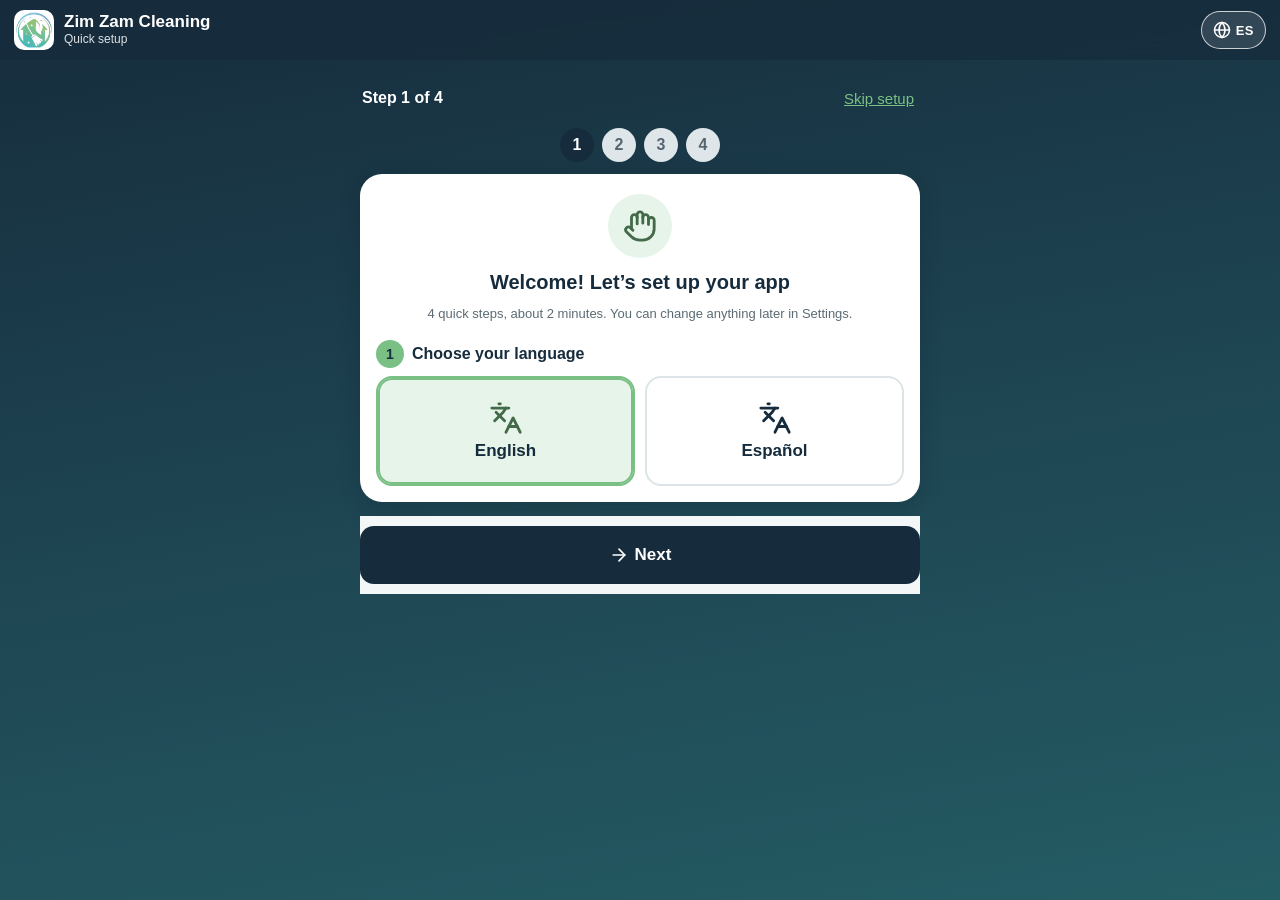
==== index.html @ 70f2745a "v5 phase 1: free closest-businesses finder (OpenStreetMap) with one-tap add, logos" ====
<!DOCTYPE html>
<html lang="en">
<head>
<meta charset="utf-8">
<meta name="viewport" content="width=device-width, initial-scale=1, viewport-fit=cover">
<meta name="theme-color" content="#0e7c66">
<meta name="apple-mobile-web-app-capable" content="yes">
<meta name="mobile-web-app-capable" content="yes">
<meta name="apple-mobile-web-app-title" content="Bid Pricer">
<title>Bid Pricer</title>
<link rel="manifest" href="manifest.json?v=logo2">
<link rel="icon" type="image/png" sizes="32x32" href="favicon-32.png?v=logo2">
<link rel="icon" href="favicon.ico?v=logo2" sizes="any">
<link rel="icon" type="image/png" sizes="192x192" href="app-icon-192.png?v=logo2">
<link rel="apple-touch-icon" href="apple-touch-icon-v3.png?v=logo2">
<style>
:root{--brand:#162c3c;--brand-d:#0f1f2a;--brand-l:#e3e8eb;--accent:#7ac085;--accent-d:#43694a;--accent-l:#e6f3e8;--cyan:#5cd4e1;--bg:#f4f7f8;--card:#fff;--ink:#162c3c;--mut:#556570;--line:#dce4e8;--warn:#9a4a00;--warnbg:#fff4e0;--bad:#b42318;--badbg:#fdecea;--ok:#1f6b33;--okbg:#e6f5ec}
*{box-sizing:border-box}
html,body{margin:0;background:var(--bg);color:var(--ink);font:16px/1.45 -apple-system,BlinkMacSystemFont,"Segoe UI",Roboto,Helvetica,Arial,sans-serif;-webkit-text-size-adjust:100%}
button{font-family:inherit;cursor:pointer}
header.app{position:sticky;top:0;z-index:20;background:var(--brand);color:#fff;display:flex;align-items:center;gap:10px;padding:10px 14px;padding-top:calc(10px + env(safe-area-inset-top))}
.logo{width:40px;height:40px;border-radius:10px;background:#fff;color:var(--brand);display:flex;align-items:center;justify-content:center;font-weight:800;font-size:15px;overflow:hidden;flex:none;letter-spacing:-.5px}
.logo img{width:100%;height:100%;object-fit:contain}
header .t1{font-weight:700;font-size:17px;line-height:1.15}
header .t2{font-size:12px;opacity:.85}
main{padding:12px 12px 170px;max-width:760px;margin:0 auto}
nav.tabs{position:fixed;bottom:0;left:0;right:0;z-index:30;background:#fff;border-top:1px solid var(--line);display:flex;padding-bottom:env(safe-area-inset-bottom)}
nav.tabs button{flex:1;border:0;background:none;padding:8px 4px 10px;font-size:13px;color:var(--mut);display:flex;flex-direction:column;align-items:center;gap:1px;min-height:60px}
nav.tabs button .ic{font-size:22px;line-height:1}
nav.tabs button.on{color:var(--brand);font-weight:700}
.card{background:var(--card);border-radius:14px;padding:14px;margin:0 0 12px;box-shadow:0 1px 2px rgba(0,0,0,.04);border:1px solid var(--line)}
.card h2{font-size:17px;margin:0 0 12px;display:flex;align-items:center;gap:8px}
.card h2 .n{background:var(--brand);color:#fff;border-radius:50%;width:24px;height:24px;font-size:13px;display:inline-flex;align-items:center;justify-content:center;flex:none}
.card h3{font-size:15px;margin:14px 0 8px}
.hint{font-size:13px;color:var(--mut);margin:-4px 0 12px}
label.f{display:block;margin:0 0 12px;font-size:14px;color:var(--mut);font-weight:600}
label.f input,label.f select,label.f textarea{display:block;width:100%;margin-top:5px;font-size:17px;padding:11px 12px;border:1px solid #c5d1cd;border-radius:10px;background:#fff;color:var(--ink);min-height:50px;font-family:inherit;font-weight:400}
label.f input:focus,label.f select:focus,label.f textarea:focus{outline:2px solid var(--brand);border-color:var(--brand)}
label.f textarea{min-height:96px}
label.f input[type=range]{padding:0;border:0;min-height:36px;accent-color:var(--brand)}
.row{display:grid;grid-template-columns:1fr 1fr;gap:10px}
.row3{display:grid;grid-template-columns:1fr 1fr 1fr;gap:8px}
.chk{display:flex;align-items:center;gap:12px;padding:11px 12px;border:1px solid var(--line);border-radius:10px;margin-bottom:8px;font-size:16px;min-height:54px;background:#fff}
.chk input{width:26px;height:26px;accent-color:var(--brand);flex:none;margin:0}
.chk small{color:var(--mut);display:block;font-size:12.5px}
.chk .grow{flex:1}
.chk.on{border-color:var(--brand);background:var(--brand-l)}
.seg{display:grid;grid-template-columns:repeat(6,1fr);gap:6px;margin:5px 0 0}
.seg button{min-width:0;min-height:48px;border:1px solid #c5d1cd;background:#fff;border-radius:10px;font-size:16px;color:var(--ink)}
.seg button.on{background:var(--brand);border-color:var(--brand);color:#fff;font-weight:700}
.btn{display:inline-flex;align-items:center;justify-content:center;gap:6px;border:0;border-radius:12px;padding:12px 16px;font-size:16px;font-weight:700;min-height:50px;background:var(--brand);color:#fff;text-decoration:none}
.btn.sec{background:#e3ecea;color:var(--brand-d)}
.btn.danger{background:var(--badbg);color:var(--bad)}
.btn.sm{min-height:42px;padding:8px 12px;font-size:14px}
.btn.block{width:100%}
.btns{display:flex;gap:8px;flex-wrap:wrap}
.btns .btn{flex:1 1 auto}
.addon{border:1px solid var(--line);border-radius:12px;padding:12px;margin-bottom:10px}
.addon .ttl{font-weight:700;margin-bottom:8px}
.addon .det{display:none;margin-top:10px}
.addon.active .det{display:block}
.addon.active{border-color:var(--brand)}
.kv{display:grid;grid-template-columns:1fr auto;gap:6px 12px;font-size:15px}
.kv div:nth-child(even){text-align:right;font-weight:600;font-variant-numeric:tabular-nums}
.kv .sep{grid-column:1/-1;border-top:1px solid var(--line);margin:4px 0}
.kv .big{font-size:20px;font-weight:800;color:var(--brand-d)}
.alert{border-radius:10px;padding:10px 12px;margin:0 0 10px;font-size:14.5px}
.alert.warn{background:var(--warnbg);color:var(--warn);border:1px solid #f3d29a}
.alert.bad{background:var(--badbg);color:var(--bad);border:1px solid #f4b8b2}
.alert.ok{background:var(--okbg);color:var(--ok);border:1px solid #acdcbf}
.alert.info{background:#eef4ff;color:#1d4b8f;border:1px solid #c6d8f5}
.tiers{display:grid;grid-template-columns:repeat(3,1fr);gap:8px}
.tier{border:1px solid var(--line);border-radius:12px;padding:10px 8px;text-align:center;background:#fff}
.tier.rec{border:2px solid var(--brand);background:var(--brand-l)}
.tier .nm{font-weight:800;font-size:14px}
.tier .lb{font-size:11.5px;color:var(--mut)}
.tier .pr{font-size:19px;font-weight:800;margin:4px 0 0;font-variant-numeric:tabular-nums}
.tier .sub{font-size:11.5px;color:var(--mut)}
.sticky{position:fixed;left:0;right:0;bottom:calc(60px + env(safe-area-inset-bottom));z-index:25;background:var(--brand-d);color:#fff;display:flex;align-items:center;gap:10px;padding:8px 12px;box-shadow:0 -2px 8px rgba(0,0,0,.15)}
.sticky .p{font-size:22px;font-weight:800;line-height:1.1;font-variant-numeric:tabular-nums}
.sticky .m{font-size:12.5px;opacity:.9}
.sticky .grow{flex:1}
.sticky .btn{background:#fff;color:var(--brand-d);min-height:46px}
.badge{display:inline-block;border-radius:999px;padding:2px 9px;font-size:12px;font-weight:700}
.badge.ok{background:#c9f0d8;color:#0b5a2b}.badge.warn{background:#ffe2b0;color:#7a3b00}.badge.bad{background:#ffd0cb;color:#8f1a10}
.sticky .badge.ok{background:#bdf3d1}
.list .item{display:block;background:#fff;border:1px solid var(--line);border-radius:14px;padding:12px 14px;margin-bottom:10px}
.list .top{display:flex;justify-content:space-between;gap:10px;align-items:flex-start}
.list .nm{font-weight:700;font-size:17px}
.list .meta{font-size:13px;color:var(--mut)}
.list .pr{font-weight:800;font-size:18px;color:var(--brand-d);white-space:nowrap;text-align:right}
.list .acts{display:flex;gap:6px;margin-top:10px;flex-wrap:wrap}
.list .acts .btn{flex:1 1 0;min-height:46px;font-size:14px;padding:8px 4px;white-space:nowrap;gap:4px}
.list .acts .btn.danger{flex:0 0 50px}
.status{font-size:11px;font-weight:700;text-transform:uppercase;letter-spacing:.4px;padding:2px 7px;border-radius:6px;background:#eef1f0;color:var(--mut)}
.status.Sent{background:#e6efff;color:#1d4b8f}.status.Won{background:#d9f4e3;color:#0b5a2b}.status.Lost{background:#fde5e2;color:#8f1a10}
.empty{text-align:center;color:var(--mut);padding:30px 10px}
table.ed{width:100%;border-collapse:collapse;font-size:15px}
table.ed td{padding:4px 3px;vertical-align:middle}
table.ed input,table.ed select{width:100%;font-size:16px;padding:9px;border:1px solid #c5d1cd;border-radius:8px;min-height:44px;font-family:inherit}
table.ed th{font-size:12px;color:var(--mut);text-align:left;padding:2px 3px}
.x{border:0;background:var(--badbg);color:var(--bad);border-radius:8px;min-width:40px;min-height:44px;font-size:18px}
#toast{position:fixed;left:50%;transform:translateX(-50%);bottom:140px;background:#17231f;color:#fff;padding:10px 16px;border-radius:10px;font-size:15px;z-index:99;opacity:0;transition:opacity .2s;pointer-events:none;max-width:90%}
#toast.show{opacity:1}
.hidden{display:none!important}
/* proposal */
.prop{background:#fff;border-radius:14px;border:1px solid var(--line);padding:18px;font-size:14.5px;color:#1a1a1a}
.prop .ph{display:flex;gap:12px;align-items:center;border-bottom:3px solid var(--brand);padding-bottom:12px;margin-bottom:14px}
.prop .ph .logo{width:56px;height:56px;font-size:20px;background:var(--brand);color:#fff;border-radius:12px}
.prop .ph .logo.img{background:#fff}
.prop .co{font-weight:800;font-size:18px;line-height:1.2}
.prop .co2{font-size:12.5px;color:#555}
.prop h1{font-size:21px;margin:0 0 4px;color:var(--brand-d)}
.prop h4{font-size:15px;margin:18px 0 8px;color:var(--brand-d);border-bottom:1px solid #e3e3e3;padding-bottom:4px;text-transform:uppercase;letter-spacing:.5px}
.prop .meta2{display:grid;grid-template-columns:1fr 1fr;gap:10px;font-size:13.5px}
.prop .meta2 b{display:block;font-size:11.5px;color:#666;text-transform:uppercase;letter-spacing:.4px}
.prop ul.scope{list-style:none;padding:0;margin:0 0 8px}
.prop ul.scope li{padding:3px 0 3px 26px;position:relative}
.prop ul.scope li:before{content:"";position:absolute;left:2px;top:6px;width:13px;height:13px;border:1.5px solid var(--brand);border-radius:3px}
.prop ul.scope li:after{content:"";position:absolute;left:6px;top:8px;width:4px;height:7px;border:solid var(--brand);border-width:0 2px 2px 0;transform:rotate(45deg)}
.prop .freq{font-weight:700;margin:10px 0 2px;font-size:14px}
.prop .ptiers{display:grid;grid-template-columns:repeat(3,1fr);gap:8px}
.prop .pt{border:1px solid #d7d7d7;border-radius:10px;padding:10px;text-align:center}
.prop .pt.rec{border:2px solid var(--brand);background:var(--brand-l)}
.prop .pt .nm{font-weight:800}
.prop .pt .pr{font-size:20px;font-weight:800;margin:4px 0}
.prop .pt .d{font-size:12px;color:#444;text-align:left;margin-top:6px}
.prop .pt .tag{font-size:10.5px;font-weight:800;color:var(--brand-d);text-transform:uppercase;letter-spacing:.5px}
.prop table.t{width:100%;border-collapse:collapse;font-size:13.5px}
.prop table.t th,.prop table.t td{border-bottom:1px solid #e3e3e3;padding:6px 4px;text-align:left}
.prop table.t td.r,.prop table.t th.r{text-align:right}
.prop ol.terms{padding-left:20px;margin:0}
.prop ol.terms li{margin-bottom:4px}
.prop .sig{display:grid;grid-template-columns:1fr 1fr;gap:22px;margin-top:10px}
.prop .sig .ln{border-bottom:1px solid #333;height:34px}
.prop .sig .lb{font-size:12px;color:#555;margin-top:3px}
.prop .choose{display:flex;gap:16px;flex-wrap:wrap;margin:6px 0 10px}
.prop .choose span:before{content:"☐ ";font-size:16px}
.prop .foot{font-size:11.5px;color:#666;text-align:center;margin-top:16px;border-top:1px solid #e3e3e3;padding-top:8px}
@media (max-width:420px){.prop .ptiers{grid-template-columns:1fr}.prop .meta2{grid-template-columns:1fr}.prop .sig{grid-template-columns:1fr}}
@media print{
  @page{size:letter;margin:.5in}
  html,body{background:#fff}
  header.app,nav.tabs,.sticky,.noprint,#toast{display:none!important}
  main{padding:0;max-width:none}
  .prop{border:0;padding:0;border-radius:0;font-size:12.5px}
  .prop .ptiers{grid-template-columns:repeat(3,1fr)}
  .prop .meta2{grid-template-columns:1fr 1fr}
  .prop .sig{grid-template-columns:1fr 1fr}
  .prop h4{break-after:avoid}
  .prop .pt,.prop .sigwrap,.prop table.t tr{break-inside:avoid}
  *{-webkit-print-color-adjust:exact;print-color-adjust:exact}
}
/* ===== v2: header language button, 5 tabs ===== */
header.app .hgrow{flex:1;min-width:0}
header.app .t1,header.app .t2{white-space:nowrap;overflow:hidden;text-overflow:ellipsis}
#langBtn{flex:none;border:1.5px solid rgba(255,255,255,.75);background:rgba(255,255,255,.12);color:#fff;border-radius:999px;font-weight:800;font-size:13px;padding:7px 11px;min-height:38px;letter-spacing:.5px}
#langBtn:active{background:rgba(255,255,255,.3)}
nav.tabs button{font-size:11.5px;padding:8px 2px 10px}
/* ===== Today ===== */
.hello{background:linear-gradient(135deg,var(--brand),var(--brand-d));color:#fff;border:0}
.hello .hdate{font-size:20px;font-weight:800;margin-bottom:10px}
.hello .hdate::first-letter{text-transform:uppercase}
.hello .hint{color:rgba(255,255,255,.9);margin:10px 0 0}
.qbtns{display:grid;grid-template-columns:1fr 1fr 1fr;gap:8px}
.qbtns .btn{min-width:0;padding:8px 4px;font-size:14px;min-height:48px}
.hello .qbtns .btn{background:#fff;color:var(--brand-d);border-color:#fff}
.hello .qbtns .btn.sec{background:rgba(255,255,255,.14);color:#fff;border-color:rgba(255,255,255,.6)}
.cnt{display:inline-flex;align-items:center;justify-content:center;min-width:24px;height:24px;padding:0 7px;border-radius:999px;background:var(--brand-l);color:var(--brand-d);font-size:13px;font-weight:800;margin-left:auto}
.cnt.bad{background:var(--badbg);color:var(--bad)}
.chips{display:flex;flex-wrap:wrap;gap:7px}
.chip{border:1px solid var(--line);background:#fff;border-radius:999px;padding:7px 12px;font-size:14px;color:var(--ink);min-height:40px}
.chip b{font-size:15px;margin-right:2px}
.walkwhen{font-size:13.5px;color:var(--brand-d);font-weight:700;margin-top:2px}
/* ===== Lead rows ===== */
.list2{padding:4px 14px}
.lrow{display:flex;align-items:center;gap:10px;padding:11px 0;border-bottom:1px solid var(--line)}
.lrow:last-child{border-bottom:0}
.lmain{flex:1;min-width:0;cursor:pointer}
.lmain .nm{font-weight:700;font-size:16px;overflow:hidden;text-overflow:ellipsis;white-space:nowrap}
.lmain .meta{font-size:13px;color:var(--mut);margin-top:2px;display:flex;flex-wrap:wrap;gap:4px 8px;align-items:center}
.callbtn{flex:none;width:48px;height:48px;border-radius:50%;background:var(--brand);color:#fff;display:flex;align-items:center;justify-content:center;text-decoration:none;font-size:21px}
.pri{display:inline-flex;align-items:center;justify-content:center;width:20px;height:20px;border-radius:5px;background:#eef2f1;color:var(--mut);font-size:11.5px;font-weight:800;vertical-align:2px}
.lstatus{display:inline-block;font-size:12px;font-weight:700;padding:2px 9px;border-radius:999px;background:#eef2f1;color:#41504b;white-space:nowrap}
.s-new{background:#e8f0fe;color:#1a4fb4}.s-called{background:#eef2f1;color:#41504b}.s-vm{background:#f3ecfb;color:#6b3fa0}
.s-interested{background:#fff4e0;color:#9a4a00}.s-walk{background:#e0f4fb;color:#0b6585}.s-bidsent{background:#fdf2d6;color:#7a5600}
.s-won{background:var(--okbg);color:var(--ok)}.s-lost{background:#f1f1f1;color:#6b6b6b}.s-dnc{background:var(--badbg);color:var(--bad)}
.chip.s-new,.chip.s-called,.chip.s-vm,.chip.s-interested,.chip.s-walk,.chip.s-bidsent,.chip.s-won,.chip.s-lost,.chip.s-dnc{border-color:transparent}
.due{font-size:12.5px;color:var(--mut);white-space:nowrap}
.due.od{color:var(--bad);font-weight:700}.due.td{color:var(--warn);font-weight:700}
.filters .row{margin-top:0}
.filters label.f{margin-bottom:8px}
.linked{font-size:13px}
/* ===== Lead detail ===== */
.lhead .lt{font-size:21px;font-weight:800;line-height:1.2}
.lhead .meta{color:var(--mut);font-size:14px;margin-top:3px}
.abtns{display:grid;grid-template-columns:repeat(4,1fr);gap:7px;margin:0 0 12px}
.abtns .btn{flex-direction:column;gap:2px;font-size:12.5px;min-height:62px;padding:6px 2px;min-width:0;line-height:1.15;text-align:center}
.abtns .btn .ic{font-size:21px}
.abtns .btn[disabled],.abtns a.btn.off{opacity:.35;pointer-events:none}
.qgrid{display:grid;grid-template-columns:1fr 1fr;gap:7px}
.qgrid .btn{min-width:0;font-size:14.5px;min-height:48px;padding:6px 8px}
.seg4{display:grid;grid-template-columns:repeat(4,1fr);gap:6px;margin:-4px 0 12px}
.seg4 .btn{min-width:0;padding:6px 2px;font-size:13.5px}
ul.acts{list-style:none;margin:0;padding:0}
ul.acts li{padding:8px 0;border-bottom:1px solid var(--line);font-size:14.5px}
ul.acts li:last-child{border-bottom:0}
ul.acts li .when{display:block;font-size:12px;color:var(--mut)}
.linkbar{cursor:pointer}
/* ===== Finder & templates ===== */
.linkgrid{display:grid;grid-template-columns:1fr 1fr;gap:7px}
.linkgrid .lk{min-width:0;font-size:13.5px;min-height:50px;padding:6px 8px;text-align:center;line-height:1.2;text-decoration:none}
.tpl{border:1px solid var(--line);border-radius:12px;padding:12px;margin:0 0 10px;background:#fbfdfc}
.tpl .tname{font-weight:800;font-size:15px;margin-bottom:6px;color:var(--brand-d)}
.tsub{font-size:14px;margin:0 0 6px;padding-bottom:6px;border-bottom:1px dashed var(--line)}
.tbody{white-space:pre-wrap;font-size:15px;line-height:1.5;margin:0 0 10px}
details.obj{border:1px solid var(--line);border-radius:12px;padding:10px 12px;margin:0 0 8px;background:#fbfdfc}
details.obj summary{font-weight:700;cursor:pointer;font-size:15px}
details.obj[open] summary{margin-bottom:8px}
.mono{font-family:ui-monospace,Menlo,Consolas,monospace;font-size:12.5px;word-spacing:4px;line-height:1.8}
.langpick{display:flex;align-items:center;gap:10px;flex-wrap:wrap;margin:0 0 12px;font-size:14px;color:var(--mut);font-weight:600}
.seg2{display:inline-grid;grid-template-columns:repeat(2,1fr);border:1px solid #c5d1cd;border-radius:10px;overflow:hidden;background:#fff}
.seg2 button{border:0;background:none;padding:9px 16px;font-size:15px;color:var(--ink);min-height:44px}
.seg2 button.on{background:var(--brand);color:#fff;font-weight:700}
/* ===== Settings ===== */
.ftrow{margin:0 0 10px;padding:0 0 10px;border-bottom:1px solid var(--line)}
.ftrow:last-of-type{border-bottom:0}
.ftrow input,.ftrow select{width:100%;font-size:16px;padding:9px 10px;border:1px solid #c5d1cd;border-radius:9px;min-height:44px;background:#fff;color:var(--ink);font-family:inherit}
.g3{display:grid;grid-template-columns:1fr 90px 44px;gap:6px;margin-bottom:6px}
.g3b{display:grid;grid-template-columns:1fr 70px 110px;gap:6px;margin-bottom:6px}
input.es{font-style:italic;background:#fafcfb}
.starter{border:1.5px dashed var(--brand);background:var(--brand-l);border-radius:12px;padding:12px;margin:4px 0 0}
.starter .hint{margin:4px 0 10px}
@media (max-width:360px){.abtns .btn{font-size:11.5px}.qbtns .btn{font-size:13px}}
@media print{.langpick{display:none!important}}
/* ===================== v3: icons, simpler screens, Zim Zam colors ===================== */
.ico{width:1.25em;height:1.25em;flex:none;vertical-align:-.22em;display:inline-block}
.ico.big{width:34px;height:34px}
.ico.sm{width:14px;height:14px;opacity:.75}
.btn .ico{width:20px;height:20px}
.btn.sm .ico{width:17px;height:17px}
.btn[disabled]{opacity:.4}
.card h2{color:var(--brand)}
.card h2 .ico{width:22px;height:22px;color:var(--accent-d)}
.card h2 > span:not(.cnt):not(.n){flex:0 1 auto}
header.app{background:var(--brand)}
header .logo{background:#fff}
header .logo.img{padding:2px}
#langBtn{display:inline-flex;align-items:center;gap:5px}
#langBtn .ico{width:18px;height:18px}
/* bottom tabs: icon + label, obvious active state */
nav.tabs{box-shadow:0 -2px 10px rgba(22,44,60,.08)}
nav.tabs button{font-size:12px;gap:3px;padding:6px 2px 8px;min-height:64px;position:relative;color:#5f6f79}
nav.tabs button .ic{display:flex;align-items:center;justify-content:center;width:56px;height:30px;border-radius:999px;font-size:inherit}
nav.tabs button .ic .ico{width:23px;height:23px}
nav.tabs button.on{color:var(--brand);font-weight:800}
nav.tabs button.on .ic{background:var(--accent-l);color:var(--brand)}
nav.tabs button.on::before{content:"";position:absolute;top:0;left:22%;right:22%;height:3px;border-radius:0 0 3px 3px;background:var(--accent)}
body.nonav main{padding-bottom:40px}
.btn{min-height:52px;border-radius:14px}
.btn.big{min-height:58px;font-size:17px}
.btn.sec{background:var(--brand-l);color:var(--brand)}
.btns.col{flex-direction:column}
label.f .lh{display:block;font-weight:400;font-size:13px;color:var(--mut);margin-top:2px}
/* Today */
.hello{background:linear-gradient(135deg,var(--brand),#245c64)}
.qbtns.q4{grid-template-columns:1fr 1fr}
.qbtns .btn{font-size:14.5px;min-height:54px;padding:8px 6px}
.hello .qbtns .btn{background:var(--accent);color:var(--brand);border:0}
.hello .qbtns .btn.sec{background:rgba(255,255,255,.12);color:#fff;border:1.5px solid rgba(255,255,255,.5)}
.start{border:2px solid var(--accent)}
.starttag{display:inline-flex;align-items:center;gap:6px;background:var(--accent);color:var(--brand);font-weight:800;font-size:13px;padding:4px 12px;border-radius:999px;margin-bottom:10px}
.starttag .ico{width:15px;height:15px}
ol.steps{list-style:none;counter-reset:st;padding:0;margin:0}
ol.steps>li{counter-increment:st;position:relative;padding:0 0 14px 44px;margin:0}
ol.steps>li::before{content:counter(st);position:absolute;left:0;top:0;width:32px;height:32px;border-radius:50%;background:var(--brand);color:#fff;font-weight:800;display:flex;align-items:center;justify-content:center}
ol.steps>li b{display:block;font-size:16px}
ol.steps>li>span{display:block;font-size:14px;color:var(--mut);margin:2px 0 8px}
ol.steps.compact>li{padding:3px 0 10px 40px;font-size:15px}
ol.steps.compact>li::before{width:28px;height:28px;font-size:14px}
.empty .eic .ico{width:46px;height:46px;color:var(--accent-d)}
.empty .btns{justify-content:center}
.starter{margin-top:10px}
/* lead rows */
.callbtn{width:auto;height:44px;border-radius:999px;padding:0 14px;gap:6px;font-size:14px;font-weight:700;background:var(--accent);color:var(--brand)}
.callbtn .ico{width:18px;height:18px}
.due .ico{width:13px;height:13px;margin-right:2px}
.walkwhen .ico{width:15px;height:15px;margin-right:3px}
.abtns{grid-template-columns:1fr 1fr}
.abtns .btn{flex-direction:row;font-size:15px;min-height:54px;gap:6px}
.qgrid .btn{justify-content:flex-start;padding:8px 12px}
/* collapsible "More details" */
details.more{background:#fff;border:1px solid var(--line);border-radius:14px;margin:0 0 10px;overflow:hidden}
details.more>summary{list-style:none;display:flex;align-items:center;gap:12px;padding:14px;min-height:60px;cursor:pointer;font-weight:700;font-size:16px;color:var(--brand)}
details.more>summary::-webkit-details-marker{display:none}
details.more>summary .ico{width:22px;height:22px;color:var(--accent-d)}
details.more>summary small{display:block;font-weight:400;font-size:13px;color:var(--mut)}
details.more>summary .chev{transition:transform .2s;color:var(--mut)}
details.more[open]>summary .chev{transform:rotate(180deg)}
details.more>.mbody{padding:4px 14px 14px;border-top:1px solid var(--line)}
.card details.more{margin-top:12px}
h3.moreh{font-size:14px;color:var(--mut);text-transform:uppercase;letter-spacing:.5px;margin:18px 4px 8px}
/* finder */
.findhero{border:2px solid var(--accent)}
.ziprow{display:flex;gap:8px;align-items:flex-end}
.ziprow .grow{flex:1;margin:0}
.ziprow label.f input{font-size:22px;font-weight:700;letter-spacing:1px}
.ziprow .btn{min-height:54px}
.orline{display:flex;align-items:center;gap:10px;color:var(--mut);font-size:13px;margin:12px 0}
.orline::before,.orline::after{content:"";flex:1;border-top:1px solid var(--line)}
.catgrid{display:grid;gap:8px;margin-top:12px}
.catcard{border:1.5px solid var(--line);border-radius:14px;padding:10px 12px;background:#fff}
.catcard.on{border-color:var(--accent);background:var(--accent-l)}
.catcard .cname{display:flex;align-items:center;gap:10px;font-weight:700;font-size:16px;margin-bottom:8px;color:var(--brand)}
.catcard .cname .ico{width:28px;height:28px;color:var(--accent-d)}
.catcard .cbtns{display:flex;gap:6px;flex-wrap:wrap}
.catcard .cbtns .btn{flex:1 1 0;min-width:0}
.tipcard{display:flex;gap:10px;align-items:center;color:var(--mut)}
.tipcard .ico{width:26px;height:26px;color:var(--accent-d)}
.linkgrid .lk .ico{margin-left:4px}
/* quick quote */
.qstep{display:flex;align-items:center;gap:8px;font-weight:800;font-size:16px;color:var(--brand);margin:16px 0 8px}
.qstep:first-of-type{margin-top:4px}
.qstep .n,.card h2 .n{background:var(--accent);color:var(--brand);border-radius:50%;width:28px;height:28px;font-size:14px;display:inline-flex;align-items:center;justify-content:center;flex:none;font-weight:800}
.ftgrid{display:grid;grid-template-columns:repeat(3,1fr);gap:8px}
.tgrid{display:grid;grid-template-columns:1fr 1fr;gap:8px}
.pcard{position:relative;display:flex;flex-direction:column;align-items:center;justify-content:center;gap:6px;text-align:center;min-height:96px;padding:10px 6px;border:2px solid var(--line);border-radius:16px;background:#fff;color:var(--brand);font-size:13.5px;font-weight:700;line-height:1.2;cursor:pointer;font-family:inherit;-webkit-tap-highlight-color:transparent}
.pcard .ico.big{color:var(--brand)}
.pcard.on{border-color:var(--accent);background:var(--accent-l);box-shadow:0 0 0 2px var(--accent) inset}
.pcard.on .ico.big{color:var(--accent-d)}
.pcard:active{transform:scale(.97)}
.tcard input{position:absolute;inset:0;width:100%;height:100%;opacity:0;margin:0;cursor:pointer}
.tcard .tick{position:absolute;top:6px;right:6px;width:22px;height:22px;border-radius:50%;background:var(--accent);color:var(--brand);display:none;align-items:center;justify-content:center}
.tcard .tick .ico{width:14px;height:14px}
.tcard.on .tick{display:flex}
.sqf input{font-size:24px!important;font-weight:800}
.sqchips{margin:-4px 0 4px}
.chip.on{background:var(--brand);color:#fff;border-color:var(--brand)}
.stepper{display:flex;align-items:center;justify-content:space-between;gap:10px;padding:8px 0;border-bottom:1px solid var(--line)}
.stepper .slabel{display:flex;align-items:center;gap:8px;font-weight:700;color:var(--brand)}
.stepper .slabel .ico{width:26px;height:26px;color:var(--accent-d)}
.stepper .sctl{display:flex;align-items:center;gap:6px}
.stepper input{width:72px;text-align:center;font-size:22px;font-weight:800;border:1.5px solid #c5d1cd;border-radius:12px;min-height:52px;color:var(--brand);font-family:inherit;-moz-appearance:textfield}
.stepper input::-webkit-outer-spin-button,.stepper input::-webkit-inner-spin-button{-webkit-appearance:none;margin:0}
.sbtn{width:52px;height:52px;border-radius:50%;border:0;background:var(--brand-l);color:var(--brand);display:flex;align-items:center;justify-content:center}
.sbtn .ico{width:24px;height:24px}
.sbtn:active{background:var(--accent)}
#vpwSeg{margin:8px 0 2px}
#vpwSeg button{min-height:42px;font-size:15px}
#vpwSeg button.on{background:var(--brand);border-color:var(--brand)}
.pricecard{background:linear-gradient(135deg,var(--brand),#245c64);color:#fff;border:0}
.pricecard .plabel{font-size:14px;opacity:.85;font-weight:600}
.pricecard .pbig{font-size:46px;font-weight:900;line-height:1.05;font-variant-numeric:tabular-nums;color:#fff}
.pricecard .pbig small{font-size:18px;font-weight:700;opacity:.85;margin-left:2px}
.pricecard .psub{font-size:15px;margin:4px 0 10px;opacity:.95}
.pricecard .alert{font-size:14px}
.pricecard .tiers .tier{border:0;background:rgba(255,255,255,.12);color:#fff;font-family:inherit;cursor:pointer}
.pricecard .tiers .tier.rec{background:#fff;color:var(--brand);box-shadow:0 0 0 3px var(--accent)}
.pricecard .tiers .sub{color:inherit;opacity:.8}
.pricecard .hint{color:rgba(255,255,255,.85)}
.pricecard .kv small{color:rgba(255,255,255,.75)!important}
.addon .ttl{display:flex;align-items:center;gap:10px}
.addon .ttl .ico.big,.addon .chk .ico.big{width:30px;height:30px;color:var(--accent-d)}
.bicon{width:42px;height:42px;border-radius:12px;background:var(--accent-l);color:var(--accent-d);display:flex;align-items:center;justify-content:center;flex:none}
.bicon .ico{width:24px;height:24px}
.list .top .grow{flex:1;min-width:0}
.list .acts .btn.danger{flex:1 1 0}
/* settings */
.logorow{display:flex;align-items:center;gap:12px;margin:0 0 12px}
.logo.lg{width:64px;height:64px;border-radius:14px;background:var(--brand);color:#fff;font-size:22px}
.logo.lg.img{background:#fff;border:1px solid var(--line)}
.colorin{padding:4px!important;height:52px}
.sub{border-top:1px solid var(--line);padding-top:6px;margin-top:6px}
.sub h3{display:flex;align-items:center;gap:8px;color:var(--brand)}
.sub h3 .ico{color:var(--accent-d)}
.x{display:flex;align-items:center;justify-content:center}
.x .ico{width:18px;height:18px}
/* import */
ul.preview{margin:0 0 10px;padding:0;list-style:none;border:1px solid var(--line);border-radius:12px}
ul.preview li{padding:9px 12px;border-bottom:1px solid var(--line);font-weight:600}
ul.preview li:last-child{border-bottom:0}
ul.preview li.more{color:var(--mut);font-weight:400}
textarea.paste{display:block;width:100%;min-height:110px;font-size:16px;padding:10px;border:1px solid #c5d1cd;border-radius:10px;margin:0 0 8px;font-family:inherit}
/* wizard */
.wiz{max-width:560px;margin:0 auto}
.wtop{display:flex;align-items:center;justify-content:space-between;margin:2px 2px 8px}
.wcount{font-weight:700;color:var(--mut)}
.linkbtn{border:0;background:none;color:var(--brand);text-decoration:underline;font-size:15px;padding:10px 4px;min-height:44px}
.wdots{display:flex;gap:8px;justify-content:center;margin:0 0 12px}
.wdots span{width:34px;height:34px;border-radius:50%;background:#dfe6ea;color:var(--mut);display:flex;align-items:center;justify-content:center;font-weight:800}
.wdots span.on{background:var(--brand);color:#fff}
.wdots span.done{background:var(--accent);color:var(--brand)}
.wdots .ico{width:16px;height:16px}
.wicon{width:64px;height:64px;border-radius:50%;background:var(--accent-l);color:var(--accent-d);display:flex;align-items:center;justify-content:center;margin:4px auto 10px}
.wicon .ico{width:34px;height:34px}
.wt{justify-content:center;text-align:center;font-size:20px!important}
.wcard>.hint{text-align:center;margin-bottom:14px}
.langbig{display:grid;grid-template-columns:1fr 1fr;gap:10px}
.langbig .pcard{min-height:110px;font-size:17px}
.wnav{position:sticky;bottom:0;background:var(--bg);padding:10px 0 calc(10px + env(safe-area-inset-bottom))}
.wnav .btn{flex:1}
/* update banner */
#updBar{position:fixed;left:10px;right:10px;bottom:calc(74px + env(safe-area-inset-bottom));z-index:40}
#updBar button{width:100%;display:flex;align-items:center;gap:8px;border:0;border-radius:14px;padding:14px;background:var(--accent);color:var(--brand);font-size:15px;font-weight:600;box-shadow:0 4px 16px rgba(0,0,0,.2);font-family:inherit}
#updBar button b{margin-left:auto;text-decoration:underline}
.sticky{background:var(--brand)}
.sticky .btn{background:var(--accent);color:var(--brand)}
.alert .ico{width:18px;height:18px;vertical-align:-.25em}
@media (max-width:360px){.ftgrid{grid-template-columns:1fr 1fr}.pricecard .pbig{font-size:38px}}
.sendbox{border:2px solid var(--accent)}
.sendbox .qbtns .btn{font-size:13.5px}

/* walkthrough photos */
.photocard .cnt{margin-left:auto}
.phadd{display:grid;grid-template-columns:1fr 1fr;gap:10px;margin:6px 0 10px}
.phadd .btn{min-height:58px;font-size:15px}
.phempty{display:flex;align-items:center;gap:10px;color:var(--mut);border:2px dashed #cfd8dc;border-radius:12px;padding:16px;justify-content:center}
.phlist{display:flex;flex-direction:column;gap:12px}
.phrow{display:grid;grid-template-columns:112px 1fr;gap:12px;border:1px solid #e1e7ea;border-radius:12px;padding:10px;background:#fff}
.phrow.off .phimg img{opacity:.35;filter:grayscale(1)}
.phimg{position:relative;width:112px;height:112px;border-radius:10px;overflow:hidden;background:#eef2f4;display:flex;align-items:center;justify-content:center}
.phimg img{width:100%;height:100%;object-fit:cover}
.phn{position:absolute;top:6px;left:6px;background:var(--accent);color:var(--brand);font-weight:800;font-size:13px;border-radius:99px;min-width:24px;height:24px;display:flex;align-items:center;justify-content:center}
.phbody .f{margin-bottom:6px}
.phinc{margin:4px 0 6px}
.phbtns{display:flex;gap:6px;flex-wrap:wrap}
.phbtns .btn{flex:1;min-height:40px;padding:6px 8px;font-size:13px}
.pphotos{display:grid;grid-template-columns:1fr 1fr;gap:10px;margin:6px 0 10px}
.pphotos figure{margin:0}.pphotos img{width:100%;aspect-ratio:4/3;object-fit:cover;border-radius:6px;border:1px solid #dde4e8}
.pphotos figcaption{font-size:12.5px;font-weight:600;margin-top:3px}
@media print{.pphotos{break-inside:avoid}}

/* ================= v4: simple, warm, branded (less white, fewer buttons) ================= */
html,body{background:var(--brand)}
body{background:linear-gradient(170deg,var(--brand) 0%,#1d4250 45%,#245c64 100%) fixed;min-height:100vh}
header.app{background:transparent;box-shadow:none;backdrop-filter:blur(8px);-webkit-backdrop-filter:blur(8px);background:rgba(22,44,60,.82)}
main{max-width:720px;padding:14px 14px 170px}
.card{border:0;border-radius:20px;padding:16px 16px;box-shadow:0 6px 22px rgba(5,20,30,.18);margin-bottom:14px}
.card.soft{background:#f3f8f5}
.card details.more,.more{border-radius:14px}
.hint{color:#5b6b74}
/* page header on the colored background */
.hero{color:#fff;padding:6px 4px 14px}
.hero h1{display:flex;align-items:center;gap:10px;font-size:25px;line-height:1.15;margin:4px 0 12px;font-weight:800}
.hero h1 .ico{width:26px;height:26px;color:var(--accent);flex:none}
.hero.sm h1{font-size:21px;margin-bottom:6px}.hero.sm{padding-bottom:8px}
.hero p{margin:0 0 6px;color:rgba(255,255,255,.85);font-size:14px}
.hcnt{background:rgba(255,255,255,.16);color:#fff;font-size:14px;font-weight:700;border-radius:99px;padding:2px 10px;margin-left:2px}
.hrow{display:flex;gap:10px;align-items:stretch}
.btn.hbig{flex:1;background:var(--accent);color:var(--brand);border:0;font-size:18px;font-weight:800;min-height:60px;border-radius:16px;box-shadow:0 6px 16px rgba(0,0,0,.18);display:flex;align-items:center;justify-content:center;gap:10px;width:100%}
.btn.hbig .ico{width:24px;height:24px}
/* home */
.hero.home{padding-top:12px}
.hero.home .hdate{font-size:14px;color:rgba(255,255,255,.75)}
.hero.home .hdate::first-letter{text-transform:uppercase}
.hero.home .greet{font-size:28px;margin:2px 0 16px}
.tiles{display:grid;grid-template-columns:1fr 1fr 1fr;gap:10px;margin-top:12px}
.tile{border:0;border-radius:18px;padding:14px 10px;min-height:118px;display:flex;flex-direction:column;align-items:flex-start;justify-content:flex-end;gap:2px;text-align:left;color:#fff;box-shadow:0 6px 16px rgba(0,0,0,.18)}
.tile .ico{width:30px;height:30px;margin-bottom:auto}
.tile .tl{font-size:16px;font-weight:800;line-height:1.15}
.tile .tn{font-size:12.5px;opacity:.9}
.tile.t1{background:linear-gradient(140deg,#3d8f6a,#2a6e50)}
.tile.t2{background:linear-gradient(140deg,#2b7f8c,#1f5f6b)}
.tile.t3{background:linear-gradient(140deg,#4a6b8a,#34506b)}
.stats{display:grid;grid-template-columns:1fr 1fr 1fr;margin-top:14px;background:rgba(255,255,255,.1);border-radius:16px;padding:10px 4px}
.stats div{text-align:center;display:flex;flex-direction:column}
.stats b{font-size:20px;color:#fff}.stats span{font-size:12px;color:rgba(255,255,255,.78)}
.calm{color:rgba(255,255,255,.9);text-align:center;font-size:15px;margin:8px 0 16px;display:flex;gap:8px;align-items:center;justify-content:center;flex-wrap:wrap}
.calm .ico{color:var(--accent)}
.calm .linkbtn{color:var(--accent);font-weight:700}
.card.start{background:#f3f8f5}
/* small "More" menus */
details.menu{position:relative;flex:none}
details.menu>summary{list-style:none;display:flex;align-items:center;gap:6px;min-height:60px;padding:0 16px;border-radius:16px;background:rgba(255,255,255,.14);color:#fff;font-weight:700;cursor:pointer;border:1.5px solid rgba(255,255,255,.35)}
details.menu>summary::-webkit-details-marker{display:none}
details.menu>summary .ico{width:22px;height:22px}
details.menu .mlist{position:absolute;right:0;top:calc(100% + 6px);z-index:40;background:#fff;border-radius:16px;box-shadow:0 12px 30px rgba(0,0,0,.25);padding:6px;min-width:230px;display:flex;flex-direction:column}
details.menu .mlist button{display:flex;align-items:center;gap:10px;border:0;background:none;text-align:left;padding:13px 12px;font-size:16px;color:var(--ink);border-radius:10px;min-height:50px}
details.menu .mlist button:hover{background:#eef4f1}
details.menu .mlist .ico{width:20px;height:20px;color:var(--accent-d)}
details.menu .mlist .dangertxt,details.menu .mlist .dangertxt .ico{color:var(--bad)}
.item details.menu>summary,.card details.menu>summary{min-height:44px;background:#eef3f1;color:var(--brand);border:0;padding:0 12px;border-radius:12px;font-size:14px}
/* leads: status chips that filter */
.schips{display:flex;gap:8px;overflow-x:auto;padding:2px 2px 8px;margin:0 -2px;scrollbar-width:none}
.schips::-webkit-scrollbar{display:none}
.schips .chip{flex:none;border:0;background:rgba(255,255,255,.14);color:#fff;border-radius:99px;padding:9px 14px;font-size:14px;min-height:42px}
.schips .chip b{margin-right:3px}
.schips .chip.on{background:var(--accent);color:var(--brand);font-weight:700}
.pline{color:rgba(255,255,255,.8);font-size:13px;margin:2px 4px 12px}
.filters .more{margin-top:4px}
/* quotes list */
.list .item{border:0;border-radius:20px;box-shadow:0 6px 22px rgba(5,20,30,.18)}
.list .item .top{cursor:pointer}
.list .item .acts{display:flex;gap:8px;align-items:center}
.list .item .acts>.btn{flex:1}
/* more screen */
.mrows{display:flex;flex-direction:column;gap:10px}
.mrow{display:flex;align-items:center;gap:14px;border:0;border-radius:18px;background:#fff;padding:14px 16px;text-align:left;min-height:72px;box-shadow:0 6px 22px rgba(5,20,30,.18);color:var(--ink)}
.mrow .mic{width:46px;height:46px;border-radius:14px;background:var(--accent-l);display:flex;align-items:center;justify-content:center;flex:none}
.mrow .mic .ico{width:24px;height:24px;color:var(--accent-d)}
.mrow b{display:block;font-size:17px}.mrow small{display:block;color:var(--mut);font-size:13px}
.mrow .chev{width:20px;height:20px;color:#9aa8b0}
/* softer white elsewhere */
.pricecard{border-radius:22px}
.sticky{background:rgba(15,31,42,.95)}
.wiz .card{border-radius:22px}
.wiz .wtop,.wiz .wcount{color:#fff}.wiz .linkbtn{color:var(--accent)}
.wdots span{border-color:rgba(255,255,255,.5)}
.moreh{color:#fff}
.langpick span{color:#fff}
.prop{border-radius:16px}
#v-lead>.btns .btn.sec,#v-import>.btns .btn.sec,#v-proposal .btns .btn.sec{background:rgba(255,255,255,.14);color:#fff;border-color:rgba(255,255,255,.35)}
.empty{background:#f3f8f5}
/* wide screens (foldables, tablets): tiles side by side, 2-column lists */
@media (min-width:700px){
  main{max-width:880px;padding-left:22px;padding-right:22px}
  .hero.home{display:grid;grid-template-columns:1fr 1fr;column-gap:18px;align-items:end}
  .hero.home .hdate,.hero.home .greet{grid-column:1 / -1}
  .hero.home .hbig{grid-column:1;min-height:132px;font-size:22px;align-self:stretch;margin-top:12px}
  .hero.home .tiles{grid-column:2}
  .hero.home .stats{grid-column:1 / -1}
  .tiles .tile{min-height:132px}
  .hcards.two{display:grid;grid-template-columns:1fr 1fr;gap:16px;align-items:start}
  .hcards.two>.card{margin:0}
  .list{display:grid;grid-template-columns:1fr 1fr;gap:14px}.list .item{margin:0}
  .card.list2{display:grid;grid-template-columns:1fr 1fr;column-gap:18px}
  .mrows{display:grid;grid-template-columns:1fr 1fr}
  .hrow .btn.hbig{max-width:420px}
}
/* v4 leads: colorful cards with big Call / Email */
.lcards{display:flex;flex-direction:column;gap:12px}
.lcard{background:#fff;border-radius:20px;padding:14px 14px 12px;box-shadow:0 6px 22px rgba(5,20,30,.18);display:block;border:0;border-left:7px solid #9fb3bd}
.lcard.s-new{border-left-color:#5aa9e6}.lcard.s-called,.lcard.s-vm{border-left-color:#b48ce0}.lcard.s-interested{border-left-color:#f0a43a}
.lcard.s-walk{border-left-color:#5cd4e1}.lcard.s-bidsent{border-left-color:#e3c04a}.lcard.s-won{border-left-color:var(--accent)}.lcard.s-lost{border-left-color:#b9c2c7}.lcard.s-dnc{border-left-color:var(--bad)}
.lcard .lmain{cursor:pointer}
.lcard .nm{font-size:18px;font-weight:800;color:var(--brand);white-space:normal}
.lcard .meta{font-size:13.5px;color:var(--mut);margin-top:3px}
.lcard .lacts{display:flex;gap:10px;margin-top:12px}
.lcard .callbtn,.lcard .mailbtn{flex:1;display:flex;align-items:center;justify-content:center;gap:8px;min-height:52px;border-radius:14px;font-size:17px;font-weight:800;text-decoration:none}
.lcard .callbtn{background:var(--accent);color:var(--brand)}
.lcard .mailbtn{background:#e6eff3;color:var(--brand)}
.lcard .callbtn .ico,.lcard .mailbtn .ico{width:22px;height:22px}
.schips .chip{font-size:15px;min-height:46px;padding:10px 16px}
.chips.pipe{margin-bottom:12px}
/* lead detail: colored header + one big Call */
.card.lhead{background:linear-gradient(140deg,#1f4b5a,#245c64);color:#fff}
.card.lhead .lt{font-size:22px;font-weight:800}
.card.lhead .meta{color:rgba(255,255,255,.85)}
.card.lhead .abtns{display:grid;grid-template-columns:1fr 1fr 1fr;gap:8px;margin-top:14px}
.card.lhead .abtns>:first-child{grid-column:1 / -1;min-height:64px;font-size:20px;background:var(--accent);color:var(--brand);border:0;border-radius:16px;display:flex;align-items:center;justify-content:center;gap:10px;font-weight:800}
.card.lhead .abtns>:first-child small{font-weight:600;font-size:14px;opacity:.85}
.card.lhead .abtns .btn.sec{background:rgba(255,255,255,.14);color:#fff;border:1.5px solid rgba(255,255,255,.35);min-height:52px;font-size:14px}
.card.lhead .abtns .btn[disabled]{opacity:.45}
.card.outcome .qgrid{display:grid;grid-template-columns:1fr 1fr;gap:10px}
.card.outcome .qgrid .btn{min-height:58px;font-size:15.5px;font-weight:700;border:0;border-radius:14px;justify-content:flex-start;padding:10px 14px}
.q-noanswer{background:#eef0f3!important;color:#3d4a52!important}.q-vm{background:#f1e9fb!important;color:#5b3a86!important}
.q-interested{background:#fff1dc!important;color:#8a4b00!important}.q-notint{background:#fdecea!important;color:#9b2318!important}
.q-emailed{background:#e3f1f6!important;color:#1f5f6b!important}.q-note{background:#e9f4ec!important;color:#2f6a3d!important}
#v-lead details.more{background:#fff;margin-bottom:14px;box-shadow:0 6px 22px rgba(5,20,30,.18)}
/* v4 scripts: pick a lead, one script at a time */
.sctabs{display:grid;grid-template-columns:repeat(4,1fr);gap:8px;margin:0 0 12px}
.sctabs button{border:0;border-radius:16px;background:rgba(255,255,255,.14);color:#fff;min-height:64px;display:flex;flex-direction:column;align-items:center;justify-content:center;gap:4px;font-size:13.5px;font-weight:700}
.sctabs button .ico{width:22px;height:22px}
.sctabs button.on{background:var(--accent);color:var(--brand)}
.subpills{display:flex;gap:8px;overflow-x:auto;padding-bottom:10px;scrollbar-width:none}
.subpills button{flex:none;border:0;border-radius:99px;background:rgba(255,255,255,.14);color:#fff;padding:9px 14px 9px 9px;min-height:44px;font-size:14px;display:flex;align-items:center;gap:8px}
.subpills button .sn{width:26px;height:26px;border-radius:99px;background:rgba(255,255,255,.2);display:flex;align-items:center;justify-content:center;font-weight:800;font-size:13px}
.subpills button.on{background:#fff;color:var(--brand);font-weight:700}.subpills button.on .sn{background:var(--accent);color:var(--brand)}
.tpl.scard{background:#fff;border-radius:22px;padding:18px;box-shadow:0 6px 22px rgba(5,20,30,.18);border:0;margin-bottom:14px}
.tpl.scard .tname{font-size:13px;font-weight:800;text-transform:uppercase;letter-spacing:.4px;color:var(--accent-d);margin-bottom:10px}
.tpl.scard .tbody{font-size:18px;line-height:1.55;color:var(--ink);white-space:pre-wrap;background:none;border:0;padding:0}
.tpl.scard .tsub{font-size:15px;margin-bottom:10px;background:#f3f8f5;border-radius:10px;padding:10px 12px}
.sbtns{display:flex;flex-wrap:wrap;gap:10px;margin-top:16px}
.sbtns .btn.big{flex:1;min-height:56px;font-size:16px;border-radius:14px}
.sbtns .btn.big:not(.sec){background:var(--accent);color:var(--brand);border:0}
.objs details.obj{border:0;border-radius:14px;background:#f3f8f5;margin-bottom:10px;padding:0}
.objs details.obj summary{list-style:none;display:flex;align-items:center;gap:10px;padding:14px;font-weight:700;font-size:16px;cursor:pointer}
.objs details.obj summary::-webkit-details-marker{display:none}
.objs details.obj summary .ico{width:20px;height:20px;color:var(--accent-d);flex:none}
.objs details.obj summary span{flex:1}
.objs details.obj[open] summary .chev{transform:rotate(180deg)}
.objs details.obj .tbody{padding:0 14px 8px;font-size:16.5px}
.objs details.obj>.btn{margin:0 14px 14px}
.scpick .langpick span{color:var(--mut)}
#v-scripts details.more{background:#fff}
@media (min-width:700px){.lcards{display:grid;grid-template-columns:repeat(2,minmax(0,1fr))}.card.list2{grid-template-columns:repeat(2,minmax(0,1fr))}.list{grid-template-columns:repeat(2,minmax(0,1fr))}}
.lcard{display:flex;flex-direction:column}.lcard .lacts{margin-top:auto;padding-top:12px}
/* Share from Google Maps */
.sharehow ol.sh3{list-style:none;counter-reset:sh;padding:0;margin:4px 0 12px;display:grid;grid-template-columns:repeat(3,1fr);gap:8px}
.sharehow ol.sh3>li{counter-increment:sh;position:relative;display:flex;flex-direction:column;align-items:center;text-align:center;gap:6px;background:#eef6f0;border-radius:14px;padding:14px 6px 10px;font-size:13.5px;font-weight:700;line-height:1.25}
.sharehow ol.sh3>li::before{content:counter(sh);position:absolute;top:6px;left:8px;width:20px;height:20px;border-radius:50%;background:var(--brand);color:#fff;font-size:12px;display:flex;align-items:center;justify-content:center}
.sharehow ol.sh3>li .ico{width:30px;height:30px;color:var(--accent-d)}
.sharehow ol.sh3>li:not(:last-child)::after{content:'›';position:absolute;right:-8px;top:50%;transform:translateY(-50%);font-size:20px;color:var(--mut);z-index:1}
.pastebox .prow{display:flex;gap:8px;align-items:stretch}
.pastebox textarea{flex:1;min-height:52px;font-size:15px;font-family:inherit;resize:none}
.pastebox .btn{flex:0 0 auto}
.dupbox{display:flex;flex-wrap:wrap;align-items:center;gap:8px}.dupbox span{flex:1;min-width:140px}
.mapslink a{display:inline-flex;align-items:center;gap:6px}
.linkonly{border:2px solid var(--accent)}
.linkonly p{margin:4px 0 12px}
.linkonly ol.steps{margin-top:14px}
.linkonly .alert{margin:6px 0 12px}
/* ===== v5: closest businesses finder + logos ===== */
.av{position:relative;width:48px;height:48px;border-radius:14px;flex:none;display:flex;align-items:center;justify-content:center;color:#fff;font-weight:800;overflow:hidden;box-shadow:0 1px 3px rgba(0,0,0,.15)}
.av::before{content:attr(data-i);font-size:17px;letter-spacing:.3px}
.av .avc{position:absolute;right:3px;bottom:2px;opacity:.8;line-height:0}.av .avc svg{width:13px;height:13px}
.av img{position:absolute;inset:0;width:100%;height:100%;object-fit:contain;background:#fff;padding:7px;opacity:0;transition:opacity .25s}
.av.haslogo img{opacity:1}.av.haslogo{box-shadow:inset 0 0 0 1px var(--line)}
.lhtop{display:grid;grid-template-columns:auto 1fr;column-gap:12px;align-items:center}.lhtop .av{grid-row:1/4;width:56px;height:56px}
.osmctl{background:linear-gradient(135deg,#162c3c,#245c64);color:#fff;border:0}
.osmctl h2{color:#fff}.osmctl .osub{font-size:13px;font-weight:700;opacity:.85;margin:10px 0 6px}
.seg{display:grid;grid-template-columns:repeat(4,1fr);gap:6px;background:rgba(255,255,255,.12);padding:4px;border-radius:14px}
.seg button{border:0;border-radius:10px;min-height:46px;font-size:16px;font-weight:800;background:transparent;color:#fff}
.seg button.on{background:#7ac085;color:#0f1f2a}
.ocats{display:flex;flex-wrap:wrap;gap:7px}
.ocat{display:inline-flex;align-items:center;gap:6px;border:1px solid rgba(255,255,255,.3);background:rgba(255,255,255,.08);color:#fff;border-radius:999px;padding:7px 12px;min-height:44px;font-size:14px;font-weight:600}
.ocat svg{width:20px;height:20px}.ocat b{background:rgba(255,255,255,.2);border-radius:999px;padding:0 7px;font-size:12px}
.ocat.on{background:#fff;color:#162c3c;border-color:#fff}.ocat.on b{background:#e6f3e8;color:#1f6b33}
.osmhead{display:flex;align-items:center;justify-content:space-between;gap:10px;margin:4px 2px 10px}
.osmhead b{display:block;font-size:17px;color:var(--brand)}.osmhead small{color:var(--mut);font-size:13px}
.osmnote{margin-bottom:10px;font-size:13.5px}
.olist{display:grid;gap:10px}
.ocard{display:flex;gap:11px;align-items:flex-start;background:#fff;border-radius:16px;padding:12px;border:1px solid var(--line);border-left:5px solid #7ac085;transition:box-shadow .2s,border-color .2s}
.ocard.sel{border-color:#7ac085;box-shadow:0 0 0 2px #7ac085}
.ocard.have{border-left-color:#9fb3bd;background:#f6f9fa}
.ochk{flex:none;width:28px;padding-top:12px}.ochk input{width:24px;height:24px;accent-color:#245c64}
.omain{flex:1;min-width:0}.omain .nm{font-weight:800;font-size:17px;color:var(--brand);line-height:1.25}
.omain .meta{font-size:13.5px;color:var(--mut);margin-top:3px;display:flex;flex-wrap:wrap;gap:4px 12px;align-items:center}
.omain .meta svg{width:15px;height:15px;vertical-align:-2px;margin-right:3px}
.omain .meta a{color:#245c64;font-weight:700;text-decoration:none}
.ocat-t{font-weight:700;color:#245c64}.odist{background:#e6f3e8;color:#1f6b33;border-radius:999px;padding:1px 8px;font-weight:700}
.nophone{font-style:italic}
.obtns{display:flex;flex-wrap:wrap;gap:8px;margin-top:10px;align-items:center}
.obtns .oadd{background:#7ac085;color:#0f1f2a;min-width:96px}
.ohave{display:inline-flex;align-items:center;gap:4px;color:#1f6b33;font-weight:800;font-size:13.5px;background:#e6f3e8;border-radius:999px;padding:6px 10px}
.ohave svg{width:16px;height:16px}
.osmattr{font-size:12px;color:var(--mut);text-align:center;margin:12px 0}.osmattr a{color:inherit}
.osmbar{position:sticky;bottom:calc(70px + env(safe-area-inset-bottom));z-index:15;padding:8px 0;opacity:.75}
.osmbar.on{opacity:1}.osmbar .btn{box-shadow:0 6px 18px rgba(22,44,60,.3)}.osmbar .btn[disabled]{background:#c9d4d8;color:#4a5a63;box-shadow:none}
.osmload{text-align:center;padding:28px 14px}.osmload p{margin:10px 0 0;color:var(--mut)}
.spin{display:inline-block;width:36px;height:36px;border:4px solid #e3e8eb;border-top-color:#245c64;border-radius:50%;animation:zzspin .8s linear infinite}
@keyframes zzspin{to{transform:rotate(360deg)}}
@media (min-width:700px){.olist{grid-template-columns:1fr 1fr}}
.ocats{flex-wrap:nowrap;overflow-x:auto;scrollbar-width:none;margin:0 -14px;padding:2px 14px 4px;scroll-snap-type:x proximity}
.ocats::-webkit-scrollbar{display:none}.ocat{flex:none;scroll-snap-align:start}
@media (min-width:700px){.ocats{flex-wrap:wrap;overflow:visible;margin:0;padding:0}}

</style>
</head>
<body>
<header class="app">
  <div class="logo" id="hLogo"></div>
  <div class="hgrow"><div class="t1" id="hName"></div><div class="t2" id="hSub"></div></div>
  <button type="button" id="langBtn"></button>
</header>
<main>
  <section id="v-today"></section>
  <section id="v-more" class="hidden"></section>
  <section id="v-setup" class="hidden"></section>
  <section id="v-leads" class="hidden"></section>
  <section id="v-lead" class="hidden"></section>
  <section id="v-finder" class="hidden"></section>
  <section id="v-import" class="hidden"></section>
  <section id="v-bids" class="hidden"></section>
  <section id="v-bid" class="hidden"></section>
  <section id="v-proposal" class="hidden"></section>
  <section id="v-scripts" class="hidden"></section>
  <section id="v-settings" class="hidden"></section>
</main>
<div class="sticky hidden" id="sticky">
  <div class="grow"><div class="p" id="stP"></div><div class="m" id="stM"></div></div>
  <button class="btn" id="stProp"></button>
</div>
<nav class="tabs" id="navTabs"></nav>
<div id="updBar" class="hidden" role="status" aria-live="polite"></div>
<div id="toast" role="status" aria-live="polite"></div>
<input type="file" id="importFile" class="hidden">
<input type="file" id="logoFile" accept="image/*" class="hidden">
<input type="file" id="csvFile" class="hidden">
<input type="file" id="photoCam" accept="image/*" capture="environment" class="hidden">
<input type="file" id="photoPick" accept="image/*" multiple class="hidden">
<script>
/* SheetJS Community Edition (xlsx.core.min.js 0.20.3), Apache-2.0, https://sheetjs.com: reads .xlsx/.xls offline */
/*! xlsx.js (C) 2013-present SheetJS -- http://sheetjs.com */
var XLSX={};function make_xlsx_lib(e){e.version="0.20.3";var r=1200,t=1252;var a;var n=[874,932,936,949,950,1250,1251,1252,1253,1254,1255,1256,1257,1258,1e4];var i={0:1252,1:65001,2:65001,77:1e4,128:932,129:949,130:1361,134:936,136:950,161:1253,162:1254,163:1258,177:1255,178:1256,186:1257,204:1251,222:874,238:1250,255:1252,69:6969};var s=function(e){if(n.indexOf(e)==-1)return;t=i[0]=e};function f(){s(1252)}var l=function(e){r=e;s(e)};function o(){l(1200);f()}function c(e){var r=[];for(var t=0,a=e.length;t<a;++t)r[t]=e.charCodeAt(t);return r}function u(e){var r=[];for(var t=0;t<e.length>>1;++t)r[t]=String.fromCharCode(e.charCodeAt(2*t)+(e.charCodeAt(2*t+1)<<8));return r.join("")}function h(e){var r=[];for(var t=0;t<e.length>>1;++t)r[t]=String.fromCharCode(e[2*t]+(e[2*t+1]<<8));return r.join("")}function d(e){var r=[];for(var t=0;t<e.length>>1;++t)r[t]=String.fromCharCode(e.charCodeAt(2*t+1)+(e.charCodeAt(2*t)<<8));return r.join("")}var v=function(e){var r=e.charCodeAt(0),t=e.charCodeAt(1);if(r==255&&t==254)return u(e.slice(2));if(r==254&&t==255)return d(e.slice(2));if(r==65279)return e.slice(1);return e};var p=function fT(e){return String.fromCharCode(e)};var m=function lT(e){return String.fromCharCode(e)};function b(e){a=e;l=function(e){r=e;s(e)};v=function(e){if(e.charCodeAt(0)===255&&e.charCodeAt(1)===254){return a.utils.decode(1200,c(e.slice(2)))}return e};p=function n(e){if(r===1200)return String.fromCharCode(e);return a.utils.decode(r,[e&255,e>>8])[0]};m=function i(e){return a.utils.decode(t,[e])[0]};ma()}var g=null;var w=true;var k="ABCDEFGHIJKLMNOPQRSTUVWXYZabcdefghijklmnopqrstuvwxyz0123456789+/=";function T(e){var r="";var t=0,a=0,n=0,i=0,s=0,f=0,l=0;for(var o=0;o<e.length;){t=e.charCodeAt(o++);i=t>>2;a=e.charCodeAt(o++);s=(t&3)<<4|a>>4;n=e.charCodeAt(o++);f=(a&15)<<2|n>>6;l=n&63;if(isNaN(a)){f=l=64}else if(isNaN(n)){l=64}r+=k.charAt(i)+k.charAt(s)+k.charAt(f)+k.charAt(l)}return r}function y(e){var r="";var t=0,a=0,n=0,i=0,s=0,f=0,l=0;for(var o=0;o<e.length;){t=e.charCodeAt(o++);if(t>255)t=95;i=t>>2;a=e.charCodeAt(o++);if(a>255)a=95;s=(t&3)<<4|a>>4;n=e.charCodeAt(o++);if(n>255)n=95;f=(a&15)<<2|n>>6;l=n&63;if(isNaN(a)){f=l=64}else if(isNaN(n)){l=64}r+=k.charAt(i)+k.charAt(s)+k.charAt(f)+k.charAt(l)}return r}function E(e){var r="";var t=0,a=0,n=0,i=0,s=0,f=0,l=0;for(var o=0;o<e.length;){t=e[o++];i=t>>2;a=e[o++];s=(t&3)<<4|a>>4;n=e[o++];f=(a&15)<<2|n>>6;l=n&63;if(isNaN(a)){f=l=64}else if(isNaN(n)){l=64}r+=k.charAt(i)+k.charAt(s)+k.charAt(f)+k.charAt(l)}return r}function _(e){var r="";var t=0,a=0,n=0,i=0,s=0,f=0,l=0;if(e.slice(0,5)=="data:"){var o=e.slice(0,1024).indexOf(";base64,");if(o>-1)e=e.slice(o+8)}e=e.replace(/[^\w\+\/\=]/g,"");for(var o=0;o<e.length;){i=k.indexOf(e.charAt(o++));s=k.indexOf(e.charAt(o++));t=i<<2|s>>4;r+=String.fromCharCode(t);f=k.indexOf(e.charAt(o++));a=(s&15)<<4|f>>2;if(f!==64){r+=String.fromCharCode(a)}l=k.indexOf(e.charAt(o++));n=(f&3)<<6|l;if(l!==64){r+=String.fromCharCode(n)}}return r}var S=function(){return typeof Buffer!=="undefined"&&typeof undefined!=="undefined"&&typeof{}!=="undefined"&&!!{}.node}();var x=function(){if(typeof Buffer!=="undefined"){var e=!Buffer.from;if(!e)try{Buffer.from("foo","utf8")}catch(r){e=true}return e?function(e,r){return r?new Buffer(e,r):new Buffer(e)}:Buffer.from.bind(Buffer)}return function(){}}();var A=function(){if(typeof Buffer==="undefined")return false;var e=x([65,0]);if(!e)return false;var r=e.toString("utf16le");return r.length==1}();function C(e){if(S)return Buffer.alloc?Buffer.alloc(e):new Buffer(e);return typeof Uint8Array!="undefined"?new Uint8Array(e):new Array(e)}function I(e){if(S)return Buffer.allocUnsafe?Buffer.allocUnsafe(e):new Buffer(e);return typeof Uint8Array!="undefined"?new Uint8Array(e):new Array(e)}var O=function oT(e){if(S)return x(e,"binary");return e.split("").map(function(e){return e.charCodeAt(0)&255})};function R(e){if(typeof ArrayBuffer==="undefined")return O(e);var r=new ArrayBuffer(e.length),t=new Uint8Array(r);for(var a=0;a!=e.length;++a)t[a]=e.charCodeAt(a)&255;return r}function N(e){if(Array.isArray(e))return e.map(function(e){return String.fromCharCode(e)}).join("");var r=[];for(var t=0;t<e.length;++t)r[t]=String.fromCharCode(e[t]);return r.join("")}function F(e){if(typeof Uint8Array==="undefined")throw new Error("Unsupported");return new Uint8Array(e)}function D(e){if(typeof ArrayBuffer=="undefined")throw new Error("Unsupported");if(e instanceof ArrayBuffer)return D(new Uint8Array(e));var r=new Array(e.length);for(var t=0;t<e.length;++t)r[t]=e[t];return r}var P=S?function(e){return Buffer.concat(e.map(function(e){return Buffer.isBuffer(e)?e:x(e)}))}:function(e){if(typeof Uint8Array!=="undefined"){var r=0,t=0;for(r=0;r<e.length;++r)t+=e[r].length;var a=new Uint8Array(t);var n=0;for(r=0,t=0;r<e.length;t+=n,++r){n=e[r].length;if(e[r]instanceof Uint8Array)a.set(e[r],t);else if(typeof e[r]=="string")a.set(new Uint8Array(O(e[r])),t);else a.set(new Uint8Array(e[r]),t)}return a}return[].concat.apply([],e.map(function(e){return Array.isArray(e)?e:[].slice.call(e)}))};function L(e){var r=[],t=0,a=e.length+250;var n=C(e.length+255);for(var i=0;i<e.length;++i){var s=e.charCodeAt(i);if(s<128)n[t++]=s;else if(s<2048){n[t++]=192|s>>6&31;n[t++]=128|s&63}else if(s>=55296&&s<57344){s=(s&1023)+64;var f=e.charCodeAt(++i)&1023;n[t++]=240|s>>8&7;n[t++]=128|s>>2&63;n[t++]=128|f>>6&15|(s&3)<<4;n[t++]=128|f&63}else{n[t++]=224|s>>12&15;n[t++]=128|s>>6&63;n[t++]=128|s&63}if(t>a){r.push(n.slice(0,t));t=0;n=C(65535);a=65530}}r.push(n.slice(0,t));return P(r)}var M=/\u0000/g,U=/[\u0001-\u0006]/g;function B(e){var r="",t=e.length-1;while(t>=0)r+=e.charAt(t--);return r}function W(e,r){var t=""+e;return t.length>=r?t:yr("0",r-t.length)+t}function z(e,r){var t=""+e;return t.length>=r?t:yr(" ",r-t.length)+t}function H(e,r){var t=""+e;return t.length>=r?t:t+yr(" ",r-t.length)}function V(e,r){var t=""+Math.round(e);return t.length>=r?t:yr("0",r-t.length)+t}function X(e,r){var t=""+e;return t.length>=r?t:yr("0",r-t.length)+t}var G=Math.pow(2,32);function j(e,r){if(e>G||e<-G)return V(e,r);var t=Math.round(e);return X(t,r)}function K(e,r){r=r||0;return e.length>=7+r&&(e.charCodeAt(r)|32)===103&&(e.charCodeAt(r+1)|32)===101&&(e.charCodeAt(r+2)|32)===110&&(e.charCodeAt(r+3)|32)===101&&(e.charCodeAt(r+4)|32)===114&&(e.charCodeAt(r+5)|32)===97&&(e.charCodeAt(r+6)|32)===108}var Y=[["Sun","Sunday"],["Mon","Monday"],["Tue","Tuesday"],["Wed","Wednesday"],["Thu","Thursday"],["Fri","Friday"],["Sat","Saturday"]];var Z=[["J","Jan","January"],["F","Feb","February"],["M","Mar","March"],["A","Apr","April"],["M","May","May"],["J","Jun","June"],["J","Jul","July"],["A","Aug","August"],["S","Sep","September"],["O","Oct","October"],["N","Nov","November"],["D","Dec","December"]];function J(e){if(!e)e={};e[0]="General";e[1]="0";e[2]="0.00";e[3]="#,##0";e[4]="#,##0.00";e[9]="0%";e[10]="0.00%";e[11]="0.00E+00";e[12]="# ?/?";e[13]="# ??/??";e[14]="m/d/yy";e[15]="d-mmm-yy";e[16]="d-mmm";e[17]="mmm-yy";e[18]="h:mm AM/PM";e[19]="h:mm:ss AM/PM";e[20]="h:mm";e[21]="h:mm:ss";e[22]="m/d/yy h:mm";e[37]="#,##0 ;(#,##0)";e[38]="#,##0 ;[Red](#,##0)";e[39]="#,##0.00;(#,##0.00)";e[40]="#,##0.00;[Red](#,##0.00)";e[45]="mm:ss";e[46]="[h]:mm:ss";e[47]="mmss.0";e[48]="##0.0E+0";e[49]="@";e[56]='"上午/下午 "hh"時"mm"分"ss"秒 "';return e}var q={0:"General",1:"0",2:"0.00",3:"#,##0",4:"#,##0.00",9:"0%",10:"0.00%",11:"0.00E+00",12:"# ?/?",13:"# ??/??",14:"m/d/yy",15:"d-mmm-yy",16:"d-mmm",17:"mmm-yy",18:"h:mm AM/PM",19:"h:mm:ss AM/PM",20:"h:mm",21:"h:mm:ss",22:"m/d/yy h:mm",37:"#,##0 ;(#,##0)",38:"#,##0 ;[Red](#,##0)",39:"#,##0.00;(#,##0.00)",40:"#,##0.00;[Red](#,##0.00)",45:"mm:ss",46:"[h]:mm:ss",47:"mmss.0",48:"##0.0E+0",49:"@",56:'"上午/下午 "hh"時"mm"分"ss"秒 "'};var Q={5:37,6:38,7:39,8:40,23:0,24:0,25:0,26:0,27:14,28:14,29:14,30:14,31:14,50:14,51:14,52:14,53:14,54:14,55:14,56:14,57:14,58:14,59:1,60:2,61:3,62:4,67:9,68:10,69:12,70:13,71:14,72:14,73:15,74:16,75:17,76:20,77:21,78:22,79:45,80:46,81:47,82:0};var ee={5:'"$"#,##0_);\\("$"#,##0\\)',63:'"$"#,##0_);\\("$"#,##0\\)',6:'"$"#,##0_);[Red]\\("$"#,##0\\)',64:'"$"#,##0_);[Red]\\("$"#,##0\\)',7:'"$"#,##0.00_);\\("$"#,##0.00\\)',65:'"$"#,##0.00_);\\("$"#,##0.00\\)',8:'"$"#,##0.00_);[Red]\\("$"#,##0.00\\)',66:'"$"#,##0.00_);[Red]\\("$"#,##0.00\\)',41:'_(* #,##0_);_(* \\(#,##0\\);_(* "-"_);_(@_)',42:'_("$"* #,##0_);_("$"* \\(#,##0\\);_("$"* "-"_);_(@_)',43:'_(* #,##0.00_);_(* \\(#,##0.00\\);_(* "-"??_);_(@_)',44:'_("$"* #,##0.00_);_("$"* \\(#,##0.00\\);_("$"* "-"??_);_(@_)'};function re(e,r,t){var a=e<0?-1:1;var n=e*a;var i=0,s=1,f=0;var l=1,o=0,c=0;var u=Math.floor(n);while(o<r){u=Math.floor(n);f=u*s+i;c=u*o+l;if(n-u<5e-8)break;n=1/(n-u);i=s;s=f;l=o;o=c}if(c>r){if(o>r){c=l;f=i}else{c=o;f=s}}if(!t)return[0,a*f,c];var h=Math.floor(a*f/c);return[h,a*f-h*c,c]}function te(e){var r=e.toPrecision(16);if(r.indexOf("e")>-1){var t=r.slice(0,r.indexOf("e"));t=t.indexOf(".")>-1?t.slice(0,t.slice(0,2)=="0."?17:16):t.slice(0,15)+yr("0",t.length-15);return t+r.slice(r.indexOf("e"))}var a=r.indexOf(".")>-1?r.slice(0,r.slice(0,2)=="0."?17:16):r.slice(0,15)+yr("0",r.length-15);return Number(a)}function ae(e,r,t){if(e>2958465||e<0)return null;e=te(e);var a=e|0,n=Math.floor(86400*(e-a)),i=0;var s=[];var f={D:a,T:n,u:86400*(e-a)-n,y:0,m:0,d:0,H:0,M:0,S:0,q:0};if(Math.abs(f.u)<1e-6)f.u=0;if(r&&r.date1904)a+=1462;if(f.u>.9999){f.u=0;if(++n==86400){f.T=n=0;++a;++f.D}}if(a===60){s=t?[1317,10,29]:[1900,2,29];i=3}else if(a===0){s=t?[1317,8,29]:[1900,1,0];i=6}else{if(a>60)--a;var l=new Date(1900,0,1);l.setDate(l.getDate()+a-1);s=[l.getFullYear(),l.getMonth()+1,l.getDate()];i=l.getDay();if(a<60)i=(i+6)%7;if(t)i=ce(l,s)}f.y=s[0];f.m=s[1];f.d=s[2];f.S=n%60;n=Math.floor(n/60);f.M=n%60;n=Math.floor(n/60);f.H=n;f.q=i;return f}function ne(e){return e.indexOf(".")==-1?e:e.replace(/(?:\.0*|(\.\d*[1-9])0+)$/,"$1")}function ie(e){if(e.indexOf("E")==-1)return e;return e.replace(/(?:\.0*|(\.\d*[1-9])0+)[Ee]/,"$1E").replace(/(E[+-])(\d)$/,"$10$2")}function se(e){var r=e<0?12:11;var t=ne(e.toFixed(12));if(t.length<=r)return t;t=e.toPrecision(10);if(t.length<=r)return t;return e.toExponential(5)}function fe(e){var r=ne(e.toFixed(11));return r.length>(e<0?12:11)||r==="0"||r==="-0"?e.toPrecision(6):r}function le(e){if(!isFinite(e))return isNaN(e)?"#NUM!":"#DIV/0!";var r=Math.floor(Math.log(Math.abs(e))*Math.LOG10E),t;if(r>=-4&&r<=-1)t=e.toPrecision(10+r);else if(Math.abs(r)<=9)t=se(e);else if(r===10)t=e.toFixed(10).substr(0,12);else t=fe(e);return ne(ie(t.toUpperCase()))}function oe(e,r){switch(typeof e){case"string":return e;case"boolean":return e?"TRUE":"FALSE";case"number":return(e|0)===e?e.toString(10):le(e);case"undefined":return"";case"object":if(e==null)return"";if(e instanceof Date)return ze(14,dr(e,r&&r.date1904),r);}throw new Error("unsupported value in General format: "+e)}function ce(e,r){r[0]-=581;var t=e.getDay();if(e<60)t=(t+6)%7;return t}function ue(e,r,t,a){var n="",i=0,s=0,f=t.y,l,o=0;switch(e){case 98:f=t.y+543;case 121:switch(r.length){case 1:;case 2:l=f%100;o=2;break;default:l=f%1e4;o=4;break;}break;case 109:switch(r.length){case 1:;case 2:l=t.m;o=r.length;break;case 3:return Z[t.m-1][1];case 5:return Z[t.m-1][0];default:return Z[t.m-1][2];}break;case 100:switch(r.length){case 1:;case 2:l=t.d;o=r.length;break;case 3:return Y[t.q][0];default:return Y[t.q][1];}break;case 104:switch(r.length){case 1:;case 2:l=1+(t.H+11)%12;o=r.length;break;default:throw"bad hour format: "+r;}break;case 72:switch(r.length){case 1:;case 2:l=t.H;o=r.length;break;default:throw"bad hour format: "+r;}break;case 77:switch(r.length){case 1:;case 2:l=t.M;o=r.length;break;default:throw"bad minute format: "+r;}break;case 115:if(r!="s"&&r!="ss"&&r!=".0"&&r!=".00"&&r!=".000")throw"bad second format: "+r;if(t.u===0&&(r=="s"||r=="ss"))return W(t.S,r.length);if(a>=2)s=a===3?1e3:100;else s=a===1?10:1;i=Math.round(s*(t.S+t.u));if(i>=60*s)i=0;if(r==="s")return i===0?"0":""+i/s;n=W(i,2+a);if(r==="ss")return n.substr(0,2);return"."+n.substr(2,r.length-1);case 90:switch(r){case"[h]":;case"[hh]":l=t.D*24+t.H;break;case"[m]":;case"[mm]":l=(t.D*24+t.H)*60+t.M;break;case"[s]":;case"[ss]":l=((t.D*24+t.H)*60+t.M)*60+(a==0?Math.round(t.S+t.u):t.S);break;default:throw"bad abstime format: "+r;}o=r.length===3?1:2;break;case 101:l=f;o=1;break;}var c=o>0?W(l,o):"";return c}function he(e){var r=3;if(e.length<=r)return e;var t=e.length%r,a=e.substr(0,t);for(;t!=e.length;t+=r)a+=(a.length>0?",":"")+e.substr(t,r);return a}var de=/%/g;function ve(e,r,t){var a=r.replace(de,""),n=r.length-a.length;return Fe(e,a,t*Math.pow(10,2*n))+yr("%",n)}function pe(e,r,t){var a=r.length-1;while(r.charCodeAt(a-1)===44)--a;return Fe(e,r.substr(0,a),t/Math.pow(10,3*(r.length-a)))}function me(e,r){var t;var a=e.indexOf("E")-e.indexOf(".")-1;if(e.match(/^#+0.0E\+0$/)){if(r==0)return"0.0E+0";else if(r<0)return"-"+me(e,-r);var n=e.indexOf(".");if(n===-1)n=e.indexOf("E");var i=Math.floor(Math.log(r)*Math.LOG10E)%n;if(i<0)i+=n;t=(r/Math.pow(10,i)).toPrecision(a+1+(n+i)%n);if(t.indexOf("e")===-1){var s=Math.floor(Math.log(r)*Math.LOG10E);if(t.indexOf(".")===-1)t=t.charAt(0)+"."+t.substr(1)+"E+"+(s-t.length+i);else t+="E+"+(s-i);while(t.substr(0,2)==="0."){t=t.charAt(0)+t.substr(2,n)+"."+t.substr(2+n);t=t.replace(/^0+([1-9])/,"$1").replace(/^0+\./,"0.")}t=t.replace(/\+-/,"-")}t=t.replace(/^([+-]?)(\d*)\.(\d*)[Ee]/,function(e,r,t,a){return r+t+a.substr(0,(n+i)%n)+"."+a.substr(i)+"E"})}else t=r.toExponential(a);if(e.match(/E\+00$/)&&t.match(/e[+-]\d$/))t=t.substr(0,t.length-1)+"0"+t.charAt(t.length-1);if(e.match(/E\-/)&&t.match(/e\+/))t=t.replace(/e\+/,"e");return t.replace("e","E")}var be=/# (\?+)( ?)\/( ?)(\d+)/;function ge(e,r,t){var a=parseInt(e[4],10),n=Math.round(r*a),i=Math.floor(n/a);var s=n-i*a,f=a;return t+(i===0?"":""+i)+" "+(s===0?yr(" ",e[1].length+1+e[4].length):z(s,e[1].length)+e[2]+"/"+e[3]+W(f,e[4].length))}function we(e,r,t){return t+(r===0?"":""+r)+yr(" ",e[1].length+2+e[4].length)}var ke=/^#*0*\.([0#]+)/;var Te=/\)[^)]*[0#]/;var ye=/\(###\) ###\\?-####/;function Ee(e){var r="",t;for(var a=0;a!=e.length;++a)switch(t=e.charCodeAt(a)){case 35:break;case 63:r+=" ";break;case 48:r+="0";break;default:r+=String.fromCharCode(t);}return r}function _e(e,r){var t=Math.pow(10,r);return""+Math.round(e*t)/t}function Se(e,r){var t=e-Math.floor(e),a=Math.pow(10,r);if(r<(""+Math.round(t*a)).length)return 0;return Math.round(t*a)}function xe(e,r){if(r<(""+Math.round((e-Math.floor(e))*Math.pow(10,r))).length){return 1}return 0}function Ae(e){if(e<2147483647&&e>-2147483648)return""+(e>=0?e|0:e-1|0);return""+Math.floor(e)}function Ce(e,r,t){if(e.charCodeAt(0)===40&&!r.match(Te)){var a=r.replace(/\( */,"").replace(/ \)/,"").replace(/\)/,"");if(t>=0)return Ce("n",a,t);return"("+Ce("n",a,-t)+")"}if(r.charCodeAt(r.length-1)===44)return pe(e,r,t);if(r.indexOf("%")!==-1)return ve(e,r,t);if(r.indexOf("E")!==-1)return me(r,t);if(r.charCodeAt(0)===36)return"$"+Ce(e,r.substr(r.charAt(1)==" "?2:1),t);var n;var i,s,f,l=Math.abs(t),o=t<0?"-":"";if(r.match(/^00+$/))return o+j(l,r.length);if(r.match(/^[#?]+$/)){n=j(t,0);if(n==="0")n="";return n.length>r.length?n:Ee(r.substr(0,r.length-n.length))+n}if(i=r.match(be))return ge(i,l,o);if(r.match(/^#+0+$/))return o+j(l,r.length-r.indexOf("0"));if(i=r.match(ke)){n=_e(t,i[1].length).replace(/^([^\.]+)$/,"$1."+Ee(i[1])).replace(/\.$/,"."+Ee(i[1])).replace(/\.(\d*)$/,function(e,r){return"."+r+yr("0",Ee(i[1]).length-r.length)});return r.indexOf("0.")!==-1?n:n.replace(/^0\./,".")}r=r.replace(/^#+([0.])/,"$1");if(i=r.match(/^(0*)\.(#*)$/)){return o+_e(l,i[2].length).replace(/\.(\d*[1-9])0*$/,".$1").replace(/^(-?\d*)$/,"$1.").replace(/^0\./,i[1].length?"0.":".")}if(i=r.match(/^#{1,3},##0(\.?)$/))return o+he(j(l,0));if(i=r.match(/^#,##0\.([#0]*0)$/)){return t<0?"-"+Ce(e,r,-t):he(""+(Math.floor(t)+xe(t,i[1].length)))+"."+W(Se(t,i[1].length),i[1].length)}if(i=r.match(/^#,#*,#0/))return Ce(e,r.replace(/^#,#*,/,""),t);if(i=r.match(/^([0#]+)(\\?-([0#]+))+$/)){n=B(Ce(e,r.replace(/[\\-]/g,""),t));s=0;return B(B(r.replace(/\\/g,"")).replace(/[0#]/g,function(e){return s<n.length?n.charAt(s++):e==="0"?"0":""}))}if(r.match(ye)){n=Ce(e,"##########",t);return"("+n.substr(0,3)+") "+n.substr(3,3)+"-"+n.substr(6)}var c="";if(i=r.match(/^([#0?]+)( ?)\/( ?)([#0?]+)/)){s=Math.min(i[4].length,7);f=re(l,Math.pow(10,s)-1,false);n=""+o;c=Fe("n",i[1],f[1]);if(c.charAt(c.length-1)==" ")c=c.substr(0,c.length-1)+"0";n+=c+i[2]+"/"+i[3];c=H(f[2],s);if(c.length<i[4].length)c=Ee(i[4].substr(i[4].length-c.length))+c;n+=c;return n}if(i=r.match(/^# ([#0?]+)( ?)\/( ?)([#0?]+)/)){s=Math.min(Math.max(i[1].length,i[4].length),7);f=re(l,Math.pow(10,s)-1,true);return o+(f[0]||(f[1]?"":"0"))+" "+(f[1]?z(f[1],s)+i[2]+"/"+i[3]+H(f[2],s):yr(" ",2*s+1+i[2].length+i[3].length))}if(i=r.match(/^[#0?]+$/)){n=j(t,0);if(r.length<=n.length)return n;return Ee(r.substr(0,r.length-n.length))+n}if(i=r.match(/^([#0?]+)\.([#0]+)$/)){n=""+t.toFixed(Math.min(i[2].length,10)).replace(/([^0])0+$/,"$1");s=n.indexOf(".");var u=r.indexOf(".")-s,h=r.length-n.length-u;return Ee(r.substr(0,u)+n+r.substr(r.length-h))}if(i=r.match(/^00,000\.([#0]*0)$/)){s=Se(t,i[1].length);return t<0?"-"+Ce(e,r,-t):he(Ae(t)).replace(/^\d,\d{3}$/,"0$&").replace(/^\d*$/,function(e){return"00,"+(e.length<3?W(0,3-e.length):"")+e})+"."+W(s,i[1].length)}switch(r){case"###,##0.00":return Ce(e,"#,##0.00",t);case"###,###":;case"##,###":;case"#,###":var d=he(j(l,0));return d!=="0"?o+d:"";case"###,###.00":return Ce(e,"###,##0.00",t).replace(/^0\./,".");case"#,###.00":return Ce(e,"#,##0.00",t).replace(/^0\./,".");default:;}throw new Error("unsupported format |"+r+"|")}function Ie(e,r,t){var a=r.length-1;while(r.charCodeAt(a-1)===44)--a;return Fe(e,r.substr(0,a),t/Math.pow(10,3*(r.length-a)))}function Oe(e,r,t){var a=r.replace(de,""),n=r.length-a.length;return Fe(e,a,t*Math.pow(10,2*n))+yr("%",n)}function Re(e,r){var t;var a=e.indexOf("E")-e.indexOf(".")-1;if(e.match(/^#+0.0E\+0$/)){if(r==0)return"0.0E+0";else if(r<0)return"-"+Re(e,-r);var n=e.indexOf(".");if(n===-1)n=e.indexOf("E");var i=Math.floor(Math.log(r)*Math.LOG10E)%n;if(i<0)i+=n;t=(r/Math.pow(10,i)).toPrecision(a+1+(n+i)%n);if(!t.match(/[Ee]/)){var s=Math.floor(Math.log(r)*Math.LOG10E);if(t.indexOf(".")===-1)t=t.charAt(0)+"."+t.substr(1)+"E+"+(s-t.length+i);else t+="E+"+(s-i);t=t.replace(/\+-/,"-")}t=t.replace(/^([+-]?)(\d*)\.(\d*)[Ee]/,function(e,r,t,a){return r+t+a.substr(0,(n+i)%n)+"."+a.substr(i)+"E"})}else t=r.toExponential(a);if(e.match(/E\+00$/)&&t.match(/e[+-]\d$/))t=t.substr(0,t.length-1)+"0"+t.charAt(t.length-1);if(e.match(/E\-/)&&t.match(/e\+/))t=t.replace(/e\+/,"e");return t.replace("e","E")}function Ne(e,r,t){if(e.charCodeAt(0)===40&&!r.match(Te)){var a=r.replace(/\( */,"").replace(/ \)/,"").replace(/\)/,"");if(t>=0)return Ne("n",a,t);return"("+Ne("n",a,-t)+")"}if(r.charCodeAt(r.length-1)===44)return Ie(e,r,t);if(r.indexOf("%")!==-1)return Oe(e,r,t);if(r.indexOf("E")!==-1)return Re(r,t);if(r.charCodeAt(0)===36)return"$"+Ne(e,r.substr(r.charAt(1)==" "?2:1),t);var n;var i,s,f,l=Math.abs(t),o=t<0?"-":"";if(r.match(/^00+$/))return o+W(l,r.length);if(r.match(/^[#?]+$/)){n=""+t;if(t===0)n="";return n.length>r.length?n:Ee(r.substr(0,r.length-n.length))+n}if(i=r.match(be))return we(i,l,o);if(r.match(/^#+0+$/))return o+W(l,r.length-r.indexOf("0"));if(i=r.match(ke)){n=(""+t).replace(/^([^\.]+)$/,"$1."+Ee(i[1])).replace(/\.$/,"."+Ee(i[1]));n=n.replace(/\.(\d*)$/,function(e,r){return"."+r+yr("0",Ee(i[1]).length-r.length)});return r.indexOf("0.")!==-1?n:n.replace(/^0\./,".")}r=r.replace(/^#+([0.])/,"$1");if(i=r.match(/^(0*)\.(#*)$/)){return o+(""+l).replace(/\.(\d*[1-9])0*$/,".$1").replace(/^(-?\d*)$/,"$1.").replace(/^0\./,i[1].length?"0.":".")}if(i=r.match(/^#{1,3},##0(\.?)$/))return o+he(""+l);if(i=r.match(/^#,##0\.([#0]*0)$/)){return t<0?"-"+Ne(e,r,-t):he(""+t)+"."+yr("0",i[1].length)}if(i=r.match(/^#,#*,#0/))return Ne(e,r.replace(/^#,#*,/,""),t);if(i=r.match(/^([0#]+)(\\?-([0#]+))+$/)){n=B(Ne(e,r.replace(/[\\-]/g,""),t));s=0;return B(B(r.replace(/\\/g,"")).replace(/[0#]/g,function(e){return s<n.length?n.charAt(s++):e==="0"?"0":""}))}if(r.match(ye)){n=Ne(e,"##########",t);return"("+n.substr(0,3)+") "+n.substr(3,3)+"-"+n.substr(6)}var c="";if(i=r.match(/^([#0?]+)( ?)\/( ?)([#0?]+)/)){s=Math.min(i[4].length,7);f=re(l,Math.pow(10,s)-1,false);n=""+o;c=Fe("n",i[1],f[1]);if(c.charAt(c.length-1)==" ")c=c.substr(0,c.length-1)+"0";n+=c+i[2]+"/"+i[3];c=H(f[2],s);if(c.length<i[4].length)c=Ee(i[4].substr(i[4].length-c.length))+c;n+=c;return n}if(i=r.match(/^# ([#0?]+)( ?)\/( ?)([#0?]+)/)){s=Math.min(Math.max(i[1].length,i[4].length),7);f=re(l,Math.pow(10,s)-1,true);return o+(f[0]||(f[1]?"":"0"))+" "+(f[1]?z(f[1],s)+i[2]+"/"+i[3]+H(f[2],s):yr(" ",2*s+1+i[2].length+i[3].length))}if(i=r.match(/^[#0?]+$/)){n=""+t;if(r.length<=n.length)return n;return Ee(r.substr(0,r.length-n.length))+n}if(i=r.match(/^([#0]+)\.([#0]+)$/)){n=""+t.toFixed(Math.min(i[2].length,10)).replace(/([^0])0+$/,"$1");s=n.indexOf(".");var u=r.indexOf(".")-s,h=r.length-n.length-u;return Ee(r.substr(0,u)+n+r.substr(r.length-h))}if(i=r.match(/^00,000\.([#0]*0)$/)){return t<0?"-"+Ne(e,r,-t):he(""+t).replace(/^\d,\d{3}$/,"0$&").replace(/^\d*$/,function(e){return"00,"+(e.length<3?W(0,3-e.length):"")+e})+"."+W(0,i[1].length)}switch(r){case"###,###":;case"##,###":;case"#,###":var d=he(""+l);return d!=="0"?o+d:"";default:if(r.match(/\.[0#?]*$/))return Ne(e,r.slice(0,r.lastIndexOf(".")),t)+Ee(r.slice(r.lastIndexOf(".")));}throw new Error("unsupported format |"+r+"|")}function Fe(e,r,t){return(t|0)===t?Ne(e,r,t):Ce(e,r,t)}function De(e){var r=[];var t=false;for(var a=0,n=0;a<e.length;++a)switch(e.charCodeAt(a)){case 34:t=!t;break;case 95:;case 42:;case 92:++a;break;case 59:r[r.length]=e.substr(n,a-n);n=a+1;}r[r.length]=e.substr(n);if(t===true)throw new Error("Format |"+e+"| unterminated string ");return r}var Pe=/\[[HhMmSs\u0E0A\u0E19\u0E17]*\]/;function Le(e){var r=0,t="",a="";while(r<e.length){switch(t=e.charAt(r)){case"G":if(K(e,r))r+=6;r++;break;case'"':for(;e.charCodeAt(++r)!==34&&r<e.length;){}++r;break;case"\\":r+=2;break;case"_":r+=2;break;case"@":++r;break;case"B":;case"b":if(e.charAt(r+1)==="1"||e.charAt(r+1)==="2")return true;case"M":;case"D":;case"Y":;case"H":;case"S":;case"E":;case"m":;case"d":;case"y":;case"h":;case"s":;case"e":;case"g":return true;case"A":;case"a":;case"上":if(e.substr(r,3).toUpperCase()==="A/P")return true;if(e.substr(r,5).toUpperCase()==="AM/PM")return true;if(e.substr(r,5).toUpperCase()==="上午/下午")return true;++r;break;case"[":a=t;while(e.charAt(r++)!=="]"&&r<e.length)a+=e.charAt(r);if(a.match(Pe))return true;break;case".":;case"0":;case"#":while(r<e.length&&("0#?.,E+-%".indexOf(t=e.charAt(++r))>-1||t=="\\"&&e.charAt(r+1)=="-"&&"0#".indexOf(e.charAt(r+2))>-1)){}break;case"?":while(e.charAt(++r)===t){}break;case"*":++r;if(e.charAt(r)==" "||e.charAt(r)=="*")++r;break;case"(":;case")":++r;break;case"1":;case"2":;case"3":;case"4":;case"5":;case"6":;case"7":;case"8":;case"9":while(r<e.length&&"0123456789".indexOf(e.charAt(++r))>-1){}break;case" ":++r;break;default:++r;break;}}return false}function Me(e,r,t,a){var n=[],i="",s=0,f="",l="t",o,c,u;var h="H";while(s<e.length){switch(f=e.charAt(s)){case"G":if(!K(e,s))throw new Error("unrecognized character "+f+" in "+e);n[n.length]={t:"G",v:"General"};s+=7;break;case'"':for(i="";(u=e.charCodeAt(++s))!==34&&s<e.length;)i+=String.fromCharCode(u);n[n.length]={t:"t",v:i};++s;break;case"\\":var d=e.charAt(++s),v=d==="("||d===")"?d:"t";n[n.length]={t:v,v:d};++s;break;case"_":n[n.length]={t:"t",v:" "};s+=2;break;case"@":n[n.length]={t:"T",v:r};++s;break;case"B":;case"b":if(e.charAt(s+1)==="1"||e.charAt(s+1)==="2"){if(o==null){o=ae(r,t,e.charAt(s+1)==="2");if(o==null)return""}n[n.length]={t:"X",v:e.substr(s,2)};l=f;s+=2;break};case"M":;case"D":;case"Y":;case"H":;case"S":;case"E":f=f.toLowerCase();case"m":;case"d":;case"y":;case"h":;case"s":;case"e":;case"g":if(r<0)return"";if(o==null){o=ae(r,t);if(o==null)return""}i=f;while(++s<e.length&&e.charAt(s).toLowerCase()===f)i+=f;if(f==="m"&&l.toLowerCase()==="h")f="M";if(f==="h")f=h;n[n.length]={t:f,v:i};l=f;break;case"A":;case"a":;case"上":var p={t:f,v:f};if(o==null)o=ae(r,t);if(e.substr(s,3).toUpperCase()==="A/P"){if(o!=null)p.v=o.H>=12?e.charAt(s+2):f;p.t="T";h="h";s+=3}else if(e.substr(s,5).toUpperCase()==="AM/PM"){if(o!=null)p.v=o.H>=12?"PM":"AM";p.t="T";s+=5;h="h"}else if(e.substr(s,5).toUpperCase()==="上午/下午"){if(o!=null)p.v=o.H>=12?"下午":"上午";p.t="T";s+=5;h="h"}else{p.t="t";++s}if(o==null&&p.t==="T")return"";n[n.length]=p;l=f;break;case"[":i=f;while(e.charAt(s++)!=="]"&&s<e.length)i+=e.charAt(s);if(i.slice(-1)!=="]")throw'unterminated "[" block: |'+i+"|";if(i.match(Pe)){if(o==null){o=ae(r,t);if(o==null)return""}n[n.length]={t:"Z",v:i.toLowerCase()};l=i.charAt(1)}else if(i.indexOf("$")>-1){i=(i.match(/\$([^-\[\]]*)/)||[])[1]||"$";if(!Le(e))n[n.length]={t:"t",v:i}}break;case".":if(o!=null){i=f;while(++s<e.length&&(f=e.charAt(s))==="0")i+=f;n[n.length]={t:"s",v:i};break};case"0":;case"#":i=f;while(++s<e.length&&"0#?.,E+-%".indexOf(f=e.charAt(s))>-1)i+=f;n[n.length]={t:"n",v:i};break;case"?":i=f;while(e.charAt(++s)===f)i+=f;n[n.length]={t:f,v:i};l=f;break;case"*":++s;if(e.charAt(s)==" "||e.charAt(s)=="*")++s;break;case"(":;case")":n[n.length]={t:a===1?"t":f,v:f};++s;break;case"1":;case"2":;case"3":;case"4":;case"5":;case"6":;case"7":;case"8":;case"9":i=f;while(s<e.length&&"0123456789".indexOf(e.charAt(++s))>-1)i+=e.charAt(s);n[n.length]={t:"D",v:i};break;case" ":n[n.length]={t:f,v:f};++s;break;case"$":n[n.length]={t:"t",v:"$"};++s;break;default:if(",$-+/():!^&'~{}<>=€acfijklopqrtuvwxzP".indexOf(f)===-1)throw new Error("unrecognized character "+f+" in "+e);n[n.length]={t:"t",v:f};++s;break;}}var m=0,b=0,g;for(s=n.length-1,l="t";s>=0;--s){switch(n[s].t){case"h":;case"H":n[s].t=h;l="h";if(m<1)m=1;break;case"s":if(g=n[s].v.match(/\.0+$/)){b=Math.max(b,g[0].length-1);m=4}if(m<3)m=3;case"d":;case"y":;case"e":l=n[s].t;break;case"M":l=n[s].t;if(m<2)m=2;break;case"m":if(l==="s"){n[s].t="M";if(m<2)m=2}break;case"X":break;case"Z":if(m<1&&n[s].v.match(/[Hh]/))m=1;if(m<2&&n[s].v.match(/[Mm]/))m=2;if(m<3&&n[s].v.match(/[Ss]/))m=3;}}var w;switch(m){case 0:break;case 1:;case 2:;case 3:if(o.u>=.5){o.u=0;++o.S}if(o.S>=60){o.S=0;++o.M}if(o.M>=60){o.M=0;++o.H}if(o.H>=24){o.H=0;++o.D;w=ae(o.D);w.u=o.u;w.S=o.S;w.M=o.M;w.H=o.H;o=w}break;case 4:switch(b){case 1:o.u=Math.round(o.u*10)/10;break;case 2:o.u=Math.round(o.u*100)/100;break;case 3:o.u=Math.round(o.u*1e3)/1e3;break;}if(o.u>=1){o.u=0;++o.S}if(o.S>=60){o.S=0;++o.M}if(o.M>=60){o.M=0;++o.H}if(o.H>=24){o.H=0;++o.D;w=ae(o.D);w.u=o.u;w.S=o.S;w.M=o.M;w.H=o.H;o=w}break;}var k="",T;for(s=0;s<n.length;++s){switch(n[s].t){case"t":;case"T":;case" ":;case"D":break;case"X":n[s].v="";n[s].t=";";break;case"d":;case"m":;case"y":;case"h":;case"H":;case"M":;case"s":;case"e":;case"b":;case"Z":n[s].v=ue(n[s].t.charCodeAt(0),n[s].v,o,b);n[s].t="t";break;case"n":;case"?":T=s+1;while(n[T]!=null&&((f=n[T].t)==="?"||f==="D"||(f===" "||f==="t")&&n[T+1]!=null&&(n[T+1].t==="?"||n[T+1].t==="t"&&n[T+1].v==="/")||n[s].t==="("&&(f===" "||f==="n"||f===")")||f==="t"&&(n[T].v==="/"||n[T].v===" "&&n[T+1]!=null&&n[T+1].t=="?"))){n[s].v+=n[T].v;n[T]={v:"",t:";"};++T}k+=n[s].v;s=T-1;break;case"G":n[s].t="t";n[s].v=oe(r,t);break;}}var y="",E,_;if(k.length>0){if(k.charCodeAt(0)==40){E=r<0&&k.charCodeAt(0)===45?-r:r;_=Fe("n",k,E)}else{E=r<0&&a>1?-r:r;_=Fe("n",k,E);if(E<0&&n[0]&&n[0].t=="t"){_=_.substr(1);n[0].v="-"+n[0].v}}T=_.length-1;var S=n.length;for(s=0;s<n.length;++s)if(n[s]!=null&&n[s].t!="t"&&n[s].v.indexOf(".")>-1){S=s;break}var x=n.length;if(S===n.length&&_.indexOf("E")===-1){for(s=n.length-1;s>=0;--s){if(n[s]==null||"n?".indexOf(n[s].t)===-1)continue;if(T>=n[s].v.length-1){T-=n[s].v.length;n[s].v=_.substr(T+1,n[s].v.length)}else if(T<0)n[s].v="";else{n[s].v=_.substr(0,T+1);T=-1}n[s].t="t";x=s}if(T>=0&&x<n.length)n[x].v=_.substr(0,T+1)+n[x].v}else if(S!==n.length&&_.indexOf("E")===-1){T=_.indexOf(".")-1;for(s=S;s>=0;--s){if(n[s]==null||"n?".indexOf(n[s].t)===-1)continue;c=n[s].v.indexOf(".")>-1&&s===S?n[s].v.indexOf(".")-1:n[s].v.length-1;y=n[s].v.substr(c+1);for(;c>=0;--c){if(T>=0&&(n[s].v.charAt(c)==="0"||n[s].v.charAt(c)==="#"))y=_.charAt(T--)+y}n[s].v=y;n[s].t="t";x=s}if(T>=0&&x<n.length)n[x].v=_.substr(0,T+1)+n[x].v;T=_.indexOf(".")+1;for(s=S;s<n.length;++s){if(n[s]==null||"n?(".indexOf(n[s].t)===-1&&s!==S)continue;c=n[s].v.indexOf(".")>-1&&s===S?n[s].v.indexOf(".")+1:0;y=n[s].v.substr(0,c);for(;c<n[s].v.length;++c){if(T<_.length)y+=_.charAt(T++)}n[s].v=y;n[s].t="t";x=s}}}for(s=0;s<n.length;++s)if(n[s]!=null&&"n?".indexOf(n[s].t)>-1){E=a>1&&r<0&&s>0&&n[s-1].v==="-"?-r:r;n[s].v=Fe(n[s].t,n[s].v,E);n[s].t="t"}var A="";for(s=0;s!==n.length;++s)if(n[s]!=null)A+=n[s].v;return A}var Ue=/\[(=|>[=]?|<[>=]?)(-?\d+(?:\.\d*)?)\]/;function Be(e,r){if(r==null)return false;var t=parseFloat(r[2]);switch(r[1]){case"=":if(e==t)return true;break;case">":if(e>t)return true;break;case"<":if(e<t)return true;break;case"<>":if(e!=t)return true;break;case">=":if(e>=t)return true;break;case"<=":if(e<=t)return true;break;}return false}function We(e,r){var t=De(e);var a=t.length,n=t[a-1].indexOf("@");if(a<4&&n>-1)--a;if(t.length>4)throw new Error("cannot find right format for |"+t.join("|")+"|");if(typeof r!=="number")return[4,t.length===4||n>-1?t[t.length-1]:"@"];if(typeof r==="number"&&!isFinite(r))r=0;switch(t.length){case 1:t=n>-1?["General","General","General",t[0]]:[t[0],t[0],t[0],"@"];break;case 2:t=n>-1?[t[0],t[0],t[0],t[1]]:[t[0],t[1],t[0],"@"];break;case 3:t=n>-1?[t[0],t[1],t[0],t[2]]:[t[0],t[1],t[2],"@"];break;case 4:break;}var i=r>0?t[0]:r<0?t[1]:t[2];if(t[0].indexOf("[")===-1&&t[1].indexOf("[")===-1)return[a,i];if(t[0].match(/\[[=<>]/)!=null||t[1].match(/\[[=<>]/)!=null){var s=t[0].match(Ue);var f=t[1].match(Ue);return Be(r,s)?[a,t[0]]:Be(r,f)?[a,t[1]]:[a,t[s!=null&&f!=null?2:1]]}return[a,i]}function ze(e,r,t){if(t==null)t={};var a="";switch(typeof e){case"string":if(e=="m/d/yy"&&t.dateNF)a=t.dateNF;else a=e;break;case"number":if(e==14&&t.dateNF)a=t.dateNF;else a=(t.table!=null?t.table:q)[e];if(a==null)a=t.table&&t.table[Q[e]]||q[Q[e]];if(a==null)a=ee[e]||"General";break;}if(K(a,0))return oe(r,t);if(r instanceof Date)r=dr(r,t.date1904);var n=We(a,r);if(K(n[1]))return oe(r,t);if(r===true)r="TRUE";else if(r===false)r="FALSE";else if(r===""||r==null)return"";else if(isNaN(r)&&n[1].indexOf("0")>-1)return"#NUM!";else if(!isFinite(r)&&n[1].indexOf("0")>-1)return"#DIV/0!";return Me(n[1],r,t,n[0])}function He(e,r){if(typeof r!="number"){r=+r||-1;for(var t=0;t<392;++t){if(q[t]==undefined){if(r<0)r=t;continue}if(q[t]==e){r=t;break}}if(r<0)r=391}q[r]=e;return r}function Ve(e){for(var r=0;r!=392;++r)if(e[r]!==undefined)He(e[r],r)}function $e(){q=J()}var Xe={format:ze,load:He,_table:q,load_table:Ve,parse_date_code:ae,is_date:Le,get_table:function cT(){return Xe._table=q}};var Ge={5:'"$"#,##0_);\\("$"#,##0\\)',6:'"$"#,##0_);[Red]\\("$"#,##0\\)',7:'"$"#,##0.00_);\\("$"#,##0.00\\)',8:'"$"#,##0.00_);[Red]\\("$"#,##0.00\\)',23:"General",24:"General",25:"General",26:"General",27:"m/d/yy",28:"m/d/yy",29:"m/d/yy",30:"m/d/yy",31:"m/d/yy",32:"h:mm:ss",33:"h:mm:ss",34:"h:mm:ss",35:"h:mm:ss",36:"m/d/yy",41:'_(* #,##0_);_(* (#,##0);_(* "-"_);_(@_)',42:'_("$"* #,##0_);_("$"* (#,##0);_("$"* "-"_);_(@_)',43:'_(* #,##0.00_);_(* (#,##0.00);_(* "-"??_);_(@_)',44:'_("$"* #,##0.00_);_("$"* (#,##0.00);_("$"* "-"??_);_(@_)',50:"m/d/yy",51:"m/d/yy",52:"m/d/yy",53:"m/d/yy",54:"m/d/yy",55:"m/d/yy",56:"m/d/yy",57:"m/d/yy",58:"m/d/yy",59:"0",60:"0.00",61:"#,##0",62:"#,##0.00",63:'"$"#,##0_);\\("$"#,##0\\)',64:'"$"#,##0_);[Red]\\("$"#,##0\\)',65:'"$"#,##0.00_);\\("$"#,##0.00\\)',66:'"$"#,##0.00_);[Red]\\("$"#,##0.00\\)',67:"0%",68:"0.00%",69:"# ?/?",70:"# ??/??",71:"m/d/yy",72:"m/d/yy",73:"d-mmm-yy",74:"d-mmm",75:"mmm-yy",76:"h:mm",77:"h:mm:ss",78:"m/d/yy h:mm",79:"mm:ss",80:"[h]:mm:ss",81:"mmss.0"};var je=/[dD]+|[mM]+|[yYeE]+|[Hh]+|[Ss]+/g;function Ke(e){var r=typeof e=="number"?q[e]:e;r=r.replace(je,"(\\d+)");je.lastIndex=0;return new RegExp("^"+r+"$");
}function Ye(e,r,t){var a=-1,n=-1,i=-1,s=-1,f=-1,l=-1;(r.match(je)||[]).forEach(function(e,r){var o=parseInt(t[r+1],10);switch(e.toLowerCase().charAt(0)){case"y":a=o;break;case"d":i=o;break;case"h":s=o;break;case"s":l=o;break;case"m":if(s>=0)f=o;else n=o;break;}});je.lastIndex=0;if(l>=0&&f==-1&&n>=0){f=n;n=-1}var o=(""+(a>=0?a:(new Date).getFullYear())).slice(-4)+"-"+("00"+(n>=1?n:1)).slice(-2)+"-"+("00"+(i>=1?i:1)).slice(-2);if(o.length==7)o="0"+o;if(o.length==8)o="20"+o;var c=("00"+(s>=0?s:0)).slice(-2)+":"+("00"+(f>=0?f:0)).slice(-2)+":"+("00"+(l>=0?l:0)).slice(-2);if(s==-1&&f==-1&&l==-1)return o;if(a==-1&&n==-1&&i==-1)return c;return o+"T"+c}var Ze={"d.m":"d\\.m"};function Je(e,r){return He(Ze[e]||e,r)}var qe=function(){var e={};e.version="1.2.0";function r(){var e=0,r=new Array(256);for(var t=0;t!=256;++t){e=t;e=e&1?-306674912^e>>>1:e>>>1;e=e&1?-306674912^e>>>1:e>>>1;e=e&1?-306674912^e>>>1:e>>>1;e=e&1?-306674912^e>>>1:e>>>1;e=e&1?-306674912^e>>>1:e>>>1;e=e&1?-306674912^e>>>1:e>>>1;e=e&1?-306674912^e>>>1:e>>>1;e=e&1?-306674912^e>>>1:e>>>1;r[t]=e}return typeof Int32Array!=="undefined"?new Int32Array(r):r}var t=r();function a(e){var r=0,t=0,a=0,n=typeof Int32Array!=="undefined"?new Int32Array(4096):new Array(4096);for(a=0;a!=256;++a)n[a]=e[a];for(a=0;a!=256;++a){t=e[a];for(r=256+a;r<4096;r+=256)t=n[r]=t>>>8^e[t&255]}var i=[];for(a=1;a!=16;++a)i[a-1]=typeof Int32Array!=="undefined"&&typeof n.subarray=="function"?n.subarray(a*256,a*256+256):n.slice(a*256,a*256+256);return i}var n=a(t);var i=n[0],s=n[1],f=n[2],l=n[3],o=n[4];var c=n[5],u=n[6],h=n[7],d=n[8],v=n[9];var p=n[10],m=n[11],b=n[12],g=n[13],w=n[14];function k(e,r){var a=r^-1;for(var n=0,i=e.length;n<i;)a=a>>>8^t[(a^e.charCodeAt(n++))&255];return~a}function T(e,r){var a=r^-1,n=e.length-15,k=0;for(;k<n;)a=w[e[k++]^a&255]^g[e[k++]^a>>8&255]^b[e[k++]^a>>16&255]^m[e[k++]^a>>>24]^p[e[k++]]^v[e[k++]]^d[e[k++]]^h[e[k++]]^u[e[k++]]^c[e[k++]]^o[e[k++]]^l[e[k++]]^f[e[k++]]^s[e[k++]]^i[e[k++]]^t[e[k++]];n+=15;while(k<n)a=a>>>8^t[(a^e[k++])&255];return~a}function y(e,r){var a=r^-1;for(var n=0,i=e.length,s=0,f=0;n<i;){s=e.charCodeAt(n++);if(s<128){a=a>>>8^t[(a^s)&255]}else if(s<2048){a=a>>>8^t[(a^(192|s>>6&31))&255];a=a>>>8^t[(a^(128|s&63))&255]}else if(s>=55296&&s<57344){s=(s&1023)+64;f=e.charCodeAt(n++)&1023;a=a>>>8^t[(a^(240|s>>8&7))&255];a=a>>>8^t[(a^(128|s>>2&63))&255];a=a>>>8^t[(a^(128|f>>6&15|(s&3)<<4))&255];a=a>>>8^t[(a^(128|f&63))&255]}else{a=a>>>8^t[(a^(224|s>>12&15))&255];a=a>>>8^t[(a^(128|s>>6&63))&255];a=a>>>8^t[(a^(128|s&63))&255]}}return~a}e.table=t;e.bstr=k;e.buf=T;e.str=y;return e}();var Qe=function uT(){var e={};e.version="1.2.2";function r(e,r){var t=e.split("/"),a=r.split("/");for(var n=0,i=0,s=Math.min(t.length,a.length);n<s;++n){if(i=t[n].length-a[n].length)return i;if(t[n]!=a[n])return t[n]<a[n]?-1:1}return t.length-a.length}function t(e){if(e.charAt(e.length-1)=="/")return e.slice(0,-1).indexOf("/")===-1?e:t(e.slice(0,-1));var r=e.lastIndexOf("/");return r===-1?e:e.slice(0,r+1)}function a(e){if(e.charAt(e.length-1)=="/")return a(e.slice(0,-1));var r=e.lastIndexOf("/");return r===-1?e:e.slice(r+1)}function n(e,r){if(typeof r==="string")r=new Date(r);var t=r.getHours();t=t<<6|r.getMinutes();t=t<<5|r.getSeconds()>>>1;e._W(2,t);var a=r.getFullYear()-1980;a=a<<4|r.getMonth()+1;a=a<<5|r.getDate();e._W(2,a)}function i(e){var r=e._R(2)&65535;var t=e._R(2)&65535;var a=new Date;var n=t&31;t>>>=5;var i=t&15;t>>>=4;a.setMilliseconds(0);a.setFullYear(t+1980);a.setMonth(i-1);a.setDate(n);var s=r&31;r>>>=5;var f=r&63;r>>>=6;a.setHours(r);a.setMinutes(f);a.setSeconds(s<<1);return a}function s(e){Ia(e,0);var r={};var t=0;while(e.l<=e.length-4){var a=e._R(2);var n=e._R(2),i=e.l+n;var s={};switch(a){case 21589:{t=e._R(1);if(t&1)s.mtime=e._R(4);if(n>5){if(t&2)s.atime=e._R(4);if(t&4)s.ctime=e._R(4)}if(s.mtime)s.mt=new Date(s.mtime*1e3)}break;case 1:{var f=e._R(4),l=e._R(4);s.usz=l*Math.pow(2,32)+f;f=e._R(4);l=e._R(4);s.csz=l*Math.pow(2,32)+f}break;}e.l=i;r[a]=s}return r}var f;function l(){return f||(f=er)}function o(e,r){if(e[0]==80&&e[1]==75)return Re(e,r);if((e[0]|32)==109&&(e[1]|32)==105)return We(e,r);if(e.length<512)throw new Error("CFB file size "+e.length+" < 512");var t=3;var a=512;var n=0;var i=0;var s=0;var f=0;var l=0;var o=[];var v=e.slice(0,512);Ia(v,0);var m=c(v);t=m[0];switch(t){case 3:a=512;break;case 4:a=4096;break;case 0:if(m[1]==0)return Re(e,r);default:throw new Error("Major Version: Expected 3 or 4 saw "+t);}if(a!==512){v=e.slice(0,a);Ia(v,28)}var w=e.slice(0,a);u(v,t);var k=v._R(4,"i");if(t===3&&k!==0)throw new Error("# Directory Sectors: Expected 0 saw "+k);v.l+=4;s=v._R(4,"i");v.l+=4;v.chk("00100000","Mini Stream Cutoff Size: ");f=v._R(4,"i");n=v._R(4,"i");l=v._R(4,"i");i=v._R(4,"i");for(var T=-1,y=0;y<109;++y){T=v._R(4,"i");if(T<0)break;o[y]=T}var E=h(e,a);p(l,i,E,a,o);var _=b(E,s,o,a);if(s<_.length)_[s].name="!Directory";if(n>0&&f!==L)_[f].name="!MiniFAT";_[o[0]].name="!FAT";_.fat_addrs=o;_.ssz=a;var S={},x=[],A=[],C=[];g(s,_,E,x,n,S,A,f);d(A,C,x);x.shift();var I={FileIndex:A,FullPaths:C};if(r&&r.raw)I.raw={header:w,sectors:E};return I}function c(e){if(e[e.l]==80&&e[e.l+1]==75)return[0,0];e.chk(B,"Header Signature: ");e.l+=16;var r=e._R(2,"u");return[e._R(2,"u"),r]}function u(e,r){var t=9;e.l+=2;switch(t=e._R(2)){case 9:if(r!=3)throw new Error("Sector Shift: Expected 9 saw "+t);break;case 12:if(r!=4)throw new Error("Sector Shift: Expected 12 saw "+t);break;default:throw new Error("Sector Shift: Expected 9 or 12 saw "+t);}e.chk("0600","Mini Sector Shift: ");e.chk("000000000000","Reserved: ")}function h(e,r){var t=Math.ceil(e.length/r)-1;var a=[];for(var n=1;n<t;++n)a[n-1]=e.slice(n*r,(n+1)*r);a[t-1]=e.slice(t*r);return a}function d(e,r,t){var a=0,n=0,i=0,s=0,f=0,l=t.length;var o=[],c=[];for(;a<l;++a){o[a]=c[a]=a;r[a]=t[a]}for(;f<c.length;++f){a=c[f];n=e[a].L;i=e[a].R;s=e[a].C;if(o[a]===a){if(n!==-1&&o[n]!==n)o[a]=o[n];if(i!==-1&&o[i]!==i)o[a]=o[i]}if(s!==-1)o[s]=a;if(n!==-1&&a!=o[a]){o[n]=o[a];if(c.lastIndexOf(n)<f)c.push(n)}if(i!==-1&&a!=o[a]){o[i]=o[a];if(c.lastIndexOf(i)<f)c.push(i)}}for(a=1;a<l;++a)if(o[a]===a){if(i!==-1&&o[i]!==i)o[a]=o[i];else if(n!==-1&&o[n]!==n)o[a]=o[n]}for(a=1;a<l;++a){if(e[a].type===0)continue;f=a;if(f!=o[f])do{f=o[f];r[a]=r[f]+"/"+r[a]}while(f!==0&&-1!==o[f]&&f!=o[f]);o[a]=-1}r[0]+="/";for(a=1;a<l;++a){if(e[a].type!==2)r[a]+="/"}}function v(e,r,t){var a=e.start,n=e.size;var i=[];var s=a;while(t&&n>0&&s>=0){i.push(r.slice(s*D,s*D+D));n-=D;s=Ta(t,s*4)}if(i.length===0)return Ra(0);return P(i).slice(0,e.size)}function p(e,r,t,a,n){var i=L;if(e===L){if(r!==0)throw new Error("DIFAT chain shorter than expected")}else if(e!==-1){var s=t[e],f=(a>>>2)-1;if(!s)return;for(var l=0;l<f;++l){if((i=Ta(s,l*4))===L)break;n.push(i)}if(r>=1)p(Ta(s,a-4),r-1,t,a,n)}}function m(e,r,t,a,n){var i=[],s=[];if(!n)n=[];var f=a-1,l=0,o=0;for(l=r;l>=0;){n[l]=true;i[i.length]=l;s.push(e[l]);var c=t[Math.floor(l*4/a)];o=l*4&f;if(a<4+o)throw new Error("FAT boundary crossed: "+l+" 4 "+a);if(!e[c])break;l=Ta(e[c],o)}return{nodes:i,data:Zt([s])}}function b(e,r,t,a){var n=e.length,i=[];var s=[],f=[],l=[];var o=a-1,c=0,u=0,h=0,d=0;for(c=0;c<n;++c){f=[];h=c+r;if(h>=n)h-=n;if(s[h])continue;l=[];var v=[];for(u=h;u>=0;){v[u]=true;s[u]=true;f[f.length]=u;l.push(e[u]);var p=t[Math.floor(u*4/a)];d=u*4&o;if(a<4+d)throw new Error("FAT boundary crossed: "+u+" 4 "+a);if(!e[p])break;u=Ta(e[p],d);if(v[u])break}i[h]={nodes:f,data:Zt([l])}}return i}function g(e,r,t,a,n,i,s,f){var l=0,o=a.length?2:0;var c=r[e].data;var u=0,h=0,d;for(;u<c.length;u+=128){var p=c.slice(u,u+128);Ia(p,64);h=p._R(2);d=qt(p,0,h-o);a.push(d);var b={name:d,type:p._R(1),color:p._R(1),L:p._R(4,"i"),R:p._R(4,"i"),C:p._R(4,"i"),clsid:p._R(16),state:p._R(4,"i"),start:0,size:0};var g=p._R(2)+p._R(2)+p._R(2)+p._R(2);if(g!==0)b.ct=w(p,p.l-8);var k=p._R(2)+p._R(2)+p._R(2)+p._R(2);if(k!==0)b.mt=w(p,p.l-8);b.start=p._R(4,"i");b.size=p._R(4,"i");if(b.size<0&&b.start<0){b.size=b.type=0;b.start=L;b.name=""}if(b.type===5){l=b.start;if(n>0&&l!==L)r[l].name="!StreamData"}else if(b.size>=4096){b.storage="fat";if(r[b.start]===undefined)r[b.start]=m(t,b.start,r.fat_addrs,r.ssz);r[b.start].name=b.name;b.content=r[b.start].data.slice(0,b.size)}else{b.storage="minifat";if(b.size<0)b.size=0;else if(l!==L&&b.start!==L&&r[l]){b.content=v(b,r[l].data,(r[f]||{}).data)}}if(b.content)Ia(b.content,0);i[d]=b;s.push(b)}}function w(e,r){return new Date((ka(e,r+4)/1e7*Math.pow(2,32)+ka(e,r)/1e7-11644473600)*1e3)}function k(e,r){l();return o(f.readFileSync(e),r)}function y(e,r){var t=r&&r.type;if(!t){if(S&&Buffer.isBuffer(e))t="buffer"}switch(t||"base64"){case"file":return k(e,r);case"base64":return o(O(_(e)),r);case"binary":return o(O(e),r);}return o(e,r)}function E(e,r){var t=r||{},a=t.root||"Root Entry";if(!e.FullPaths)e.FullPaths=[];if(!e.FileIndex)e.FileIndex=[];if(e.FullPaths.length!==e.FileIndex.length)throw new Error("inconsistent CFB structure");if(e.FullPaths.length===0){e.FullPaths[0]=a+"/";e.FileIndex[0]={name:a,type:5}}if(t.CLSID)e.FileIndex[0].clsid=t.CLSID;A(e)}function A(e){var r="Sh33tJ5";if(Qe.find(e,"/"+r))return;var t=Ra(4);t[0]=55;t[1]=t[3]=50;t[2]=54;e.FileIndex.push({name:r,type:2,content:t,size:4,L:69,R:69,C:69});e.FullPaths.push(e.FullPaths[0]+r);R(e)}function R(e,n){E(e);var i=false,s=false;for(var f=e.FullPaths.length-1;f>=0;--f){var l=e.FileIndex[f];switch(l.type){case 0:if(s)i=true;else{e.FileIndex.pop();e.FullPaths.pop()}break;case 1:;case 2:;case 5:s=true;if(isNaN(l.R*l.L*l.C))i=true;if(l.R>-1&&l.L>-1&&l.R==l.L)i=true;break;default:i=true;break;}}if(!i&&!n)return;var o=new Date(1987,1,19),c=0;var u=Object.create?Object.create(null):{};var h=[];for(f=0;f<e.FullPaths.length;++f){u[e.FullPaths[f]]=true;if(e.FileIndex[f].type===0)continue;h.push([e.FullPaths[f],e.FileIndex[f]])}for(f=0;f<h.length;++f){var d=t(h[f][0]);s=u[d];while(!s){while(t(d)&&!u[t(d)])d=t(d);h.push([d,{name:a(d).replace("/",""),type:1,clsid:z,ct:o,mt:o,content:null}]);u[d]=true;d=t(h[f][0]);s=u[d]}}h.sort(function(e,t){return r(e[0],t[0])});e.FullPaths=[];e.FileIndex=[];for(f=0;f<h.length;++f){e.FullPaths[f]=h[f][0];e.FileIndex[f]=h[f][1]}for(f=0;f<h.length;++f){var v=e.FileIndex[f];var p=e.FullPaths[f];v.name=a(p).replace("/","");v.L=v.R=v.C=-(v.color=1);v.size=v.content?v.content.length:0;v.start=0;v.clsid=v.clsid||z;if(f===0){v.C=h.length>1?1:-1;v.size=0;v.type=5}else if(p.slice(-1)=="/"){for(c=f+1;c<h.length;++c)if(t(e.FullPaths[c])==p)break;v.C=c>=h.length?-1:c;for(c=f+1;c<h.length;++c)if(t(e.FullPaths[c])==t(p))break;v.R=c>=h.length?-1:c;v.type=1}else{if(t(e.FullPaths[f+1]||"")==t(p))v.R=f+1;v.type=2}}}function N(e,r){var t=r||{};if(t.fileType=="mad")return ze(e,t);R(e);switch(t.fileType){case"zip":return Fe(e,t);}var a=function(e){var r=0,t=0;for(var a=0;a<e.FileIndex.length;++a){var n=e.FileIndex[a];if(!n.content)continue;var i=n.content.length;if(i>0){if(i<4096)r+=i+63>>6;else t+=i+511>>9}}var s=e.FullPaths.length+3>>2;var f=r+7>>3;var l=r+127>>7;var o=f+t+s+l;var c=o+127>>7;var u=c<=109?0:Math.ceil((c-109)/127);while(o+c+u+127>>7>c)u=++c<=109?0:Math.ceil((c-109)/127);var h=[1,u,c,l,s,t,r,0];e.FileIndex[0].size=r<<6;h[7]=(e.FileIndex[0].start=h[0]+h[1]+h[2]+h[3]+h[4]+h[5])+(h[6]+7>>3);return h}(e);var n=Ra(a[7]<<9);var i=0,s=0;{for(i=0;i<8;++i)n._W(1,W[i]);for(i=0;i<8;++i)n._W(2,0);n._W(2,62);n._W(2,3);n._W(2,65534);n._W(2,9);n._W(2,6);for(i=0;i<3;++i)n._W(2,0);n._W(4,0);n._W(4,a[2]);n._W(4,a[0]+a[1]+a[2]+a[3]-1);n._W(4,0);n._W(4,1<<12);n._W(4,a[3]?a[0]+a[1]+a[2]-1:L);n._W(4,a[3]);n._W(-4,a[1]?a[0]-1:L);n._W(4,a[1]);for(i=0;i<109;++i)n._W(-4,i<a[2]?a[1]+i:-1)}if(a[1]){for(s=0;s<a[1];++s){for(;i<236+s*127;++i)n._W(-4,i<a[2]?a[1]+i:-1);n._W(-4,s===a[1]-1?L:s+1)}}var f=function(e){for(s+=e;i<s-1;++i)n._W(-4,i+1);if(e){++i;n._W(-4,L)}};s=i=0;for(s+=a[1];i<s;++i)n._W(-4,H.DIFSECT);for(s+=a[2];i<s;++i)n._W(-4,H.FATSECT);f(a[3]);f(a[4]);var l=0,o=0;var c=e.FileIndex[0];for(;l<e.FileIndex.length;++l){c=e.FileIndex[l];if(!c.content)continue;o=c.content.length;if(o<4096)continue;c.start=s;f(o+511>>9)}f(a[6]+7>>3);while(n.l&511)n._W(-4,H.ENDOFCHAIN);s=i=0;for(l=0;l<e.FileIndex.length;++l){c=e.FileIndex[l];if(!c.content)continue;o=c.content.length;if(!o||o>=4096)continue;c.start=s;f(o+63>>6)}while(n.l&511)n._W(-4,H.ENDOFCHAIN);for(i=0;i<a[4]<<2;++i){var u=e.FullPaths[i];if(!u||u.length===0){for(l=0;l<17;++l)n._W(4,0);for(l=0;l<3;++l)n._W(4,-1);for(l=0;l<12;++l)n._W(4,0);continue}c=e.FileIndex[i];if(i===0)c.start=c.size?c.start-1:L;var h=i===0&&t.root||c.name;if(h.length>31){console.error("Name "+h+" will be truncated to "+h.slice(0,31));h=h.slice(0,31)}o=2*(h.length+1);n._W(64,h,"utf16le");n._W(2,o);n._W(1,c.type);n._W(1,c.color);n._W(-4,c.L);n._W(-4,c.R);n._W(-4,c.C);if(!c.clsid)for(l=0;l<4;++l)n._W(4,0);else n._W(16,c.clsid,"hex");n._W(4,c.state||0);n._W(4,0);n._W(4,0);n._W(4,0);n._W(4,0);n._W(4,c.start);n._W(4,c.size);n._W(4,0)}for(i=1;i<e.FileIndex.length;++i){c=e.FileIndex[i];if(c.size>=4096){n.l=c.start+1<<9;if(S&&Buffer.isBuffer(c.content)){c.content.copy(n,n.l,0,c.size);n.l+=c.size+511&-512}else{for(l=0;l<c.size;++l)n._W(1,c.content[l]);for(;l&511;++l)n._W(1,0)}}}for(i=1;i<e.FileIndex.length;++i){c=e.FileIndex[i];if(c.size>0&&c.size<4096){if(S&&Buffer.isBuffer(c.content)){c.content.copy(n,n.l,0,c.size);n.l+=c.size+63&-64}else{for(l=0;l<c.size;++l)n._W(1,c.content[l]);for(;l&63;++l)n._W(1,0)}}}if(S){n.l=n.length}else{while(n.l<n.length)n._W(1,0)}return n}function F(e,r){var t=e.FullPaths.map(function(e){return e.toUpperCase()});var a=t.map(function(e){var r=e.split("/");return r[r.length-(e.slice(-1)=="/"?2:1)]});var n=false;if(r.charCodeAt(0)===47){n=true;r=t[0].slice(0,-1)+r}else n=r.indexOf("/")!==-1;var i=r.toUpperCase();var s=n===true?t.indexOf(i):a.indexOf(i);if(s!==-1)return e.FileIndex[s];var f=!i.match(U);i=i.replace(M,"");if(f)i=i.replace(U,"!");for(s=0;s<t.length;++s){if((f?t[s].replace(U,"!"):t[s]).replace(M,"")==i)return e.FileIndex[s];if((f?a[s].replace(U,"!"):a[s]).replace(M,"")==i)return e.FileIndex[s]}return null}var D=64;var L=-2;var B="d0cf11e0a1b11ae1";var W=[208,207,17,224,161,177,26,225];var z="00000000000000000000000000000000";var H={MAXREGSECT:-6,DIFSECT:-4,FATSECT:-3,ENDOFCHAIN:L,FREESECT:-1,HEADER_SIGNATURE:B,HEADER_MINOR_VERSION:"3e00",MAXREGSID:-6,NOSTREAM:-1,HEADER_CLSID:z,EntryTypes:["unknown","storage","stream","lockbytes","property","root"]};function V(e,r,t){l();var a=N(e,t);f.writeFileSync(r,a)}function $(e){var r=new Array(e.length);for(var t=0;t<e.length;++t)r[t]=String.fromCharCode(e[t]);return r.join("")}function X(e,r){var t=N(e,r);switch(r&&r.type||"buffer"){case"file":l();f.writeFileSync(r.filename,t);return t;case"binary":return typeof t=="string"?t:$(t);case"base64":return T(typeof t=="string"?t:$(t));case"buffer":if(S)return Buffer.isBuffer(t)?t:x(t);case"array":return typeof t=="string"?O(t):t;}return t}var G;function j(e){try{var r=e.InflateRaw;var t=new r;t._processChunk(new Uint8Array([3,0]),t._finishFlushFlag);if(t.bytesRead)G=e;else throw new Error("zlib does not expose bytesRead")}catch(a){console.error("cannot use native zlib: "+(a.message||a))}}function K(e,r){if(!G)return Ie(e,r);var t=G.InflateRaw;var a=new t;var n=a._processChunk(e.slice(e.l),a._finishFlushFlag);e.l+=a.bytesRead;return n}function Y(e){return G?G.deflateRawSync(e):Te(e)}var Z=[16,17,18,0,8,7,9,6,10,5,11,4,12,3,13,2,14,1,15];var J=[3,4,5,6,7,8,9,10,11,13,15,17,19,23,27,31,35,43,51,59,67,83,99,115,131,163,195,227,258];var q=[1,2,3,4,5,7,9,13,17,25,33,49,65,97,129,193,257,385,513,769,1025,1537,2049,3073,4097,6145,8193,12289,16385,24577];function Q(e){var r=(e<<1|e<<11)&139536|(e<<5|e<<15)&558144;return(r>>16|r>>8|r)&255}var ee=typeof Uint8Array!=="undefined";var re=ee?new Uint8Array(1<<8):[];for(var te=0;te<1<<8;++te)re[te]=Q(te);function ae(e,r){var t=re[e&255];if(r<=8)return t>>>8-r;t=t<<8|re[e>>8&255];if(r<=16)return t>>>16-r;t=t<<8|re[e>>16&255];return t>>>24-r}function ne(e,r){var t=r&7,a=r>>>3;return(e[a]|(t<=6?0:e[a+1]<<8))>>>t&3}function ie(e,r){var t=r&7,a=r>>>3;return(e[a]|(t<=5?0:e[a+1]<<8))>>>t&7}function se(e,r){var t=r&7,a=r>>>3;return(e[a]|(t<=4?0:e[a+1]<<8))>>>t&15}function fe(e,r){var t=r&7,a=r>>>3;return(e[a]|(t<=3?0:e[a+1]<<8))>>>t&31}function le(e,r){var t=r&7,a=r>>>3;return(e[a]|(t<=1?0:e[a+1]<<8))>>>t&127}function oe(e,r,t){var a=r&7,n=r>>>3,i=(1<<t)-1;var s=e[n]>>>a;if(t<8-a)return s&i;s|=e[n+1]<<8-a;if(t<16-a)return s&i;s|=e[n+2]<<16-a;if(t<24-a)return s&i;s|=e[n+3]<<24-a;return s&i}function ce(e,r,t){var a=r&7,n=r>>>3;if(a<=5)e[n]|=(t&7)<<a;else{e[n]|=t<<a&255;e[n+1]=(t&7)>>8-a}return r+3}function ue(e,r,t){var a=r&7,n=r>>>3;t=(t&1)<<a;e[n]|=t;return r+1}function he(e,r,t){var a=r&7,n=r>>>3;t<<=a;e[n]|=t&255;t>>>=8;e[n+1]=t;return r+8}function de(e,r,t){var a=r&7,n=r>>>3;t<<=a;e[n]|=t&255;t>>>=8;e[n+1]=t&255;e[n+2]=t>>>8;return r+16}function ve(e,r){var t=e.length,a=2*t>r?2*t:r+5,n=0;if(t>=r)return e;if(S){var i=I(a);if(e.copy)e.copy(i);else for(;n<e.length;++n)i[n]=e[n];return i}else if(ee){var s=new Uint8Array(a);if(s.set)s.set(e);else for(;n<t;++n)s[n]=e[n];return s}e.length=a;return e}function pe(e){var r=new Array(e);for(var t=0;t<e;++t)r[t]=0;return r}function me(e,r,t){var a=1,n=0,i=0,s=0,f=0,l=e.length;var o=ee?new Uint16Array(32):pe(32);for(i=0;i<32;++i)o[i]=0;for(i=l;i<t;++i)e[i]=0;l=e.length;var c=ee?new Uint16Array(l):pe(l);for(i=0;i<l;++i){o[n=e[i]]++;if(a<n)a=n;c[i]=0}o[0]=0;for(i=1;i<=a;++i)o[i+16]=f=f+o[i-1]<<1;for(i=0;i<l;++i){f=e[i];if(f!=0)c[i]=o[f+16]++}var u=0;for(i=0;i<l;++i){u=e[i];if(u!=0){f=ae(c[i],a)>>a-u;for(s=(1<<a+4-u)-1;s>=0;--s)r[f|s<<u]=u&15|i<<4}}return a}var be=ee?new Uint16Array(512):pe(512);var ge=ee?new Uint16Array(32):pe(32);if(!ee){for(var we=0;we<512;++we)be[we]=0;for(we=0;we<32;++we)ge[we]=0}(function(){var e=[];var r=0;for(;r<32;r++)e.push(5);me(e,ge,32);var t=[];r=0;for(;r<=143;r++)t.push(8);for(;r<=255;r++)t.push(9);for(;r<=279;r++)t.push(7);for(;r<=287;r++)t.push(8);me(t,be,288)})();var ke=function je(){var e=ee?new Uint8Array(32768):[];var r=0,t=0;for(;r<q.length-1;++r){for(;t<q[r+1];++t)e[t]=r}for(;t<32768;++t)e[t]=29;var a=ee?new Uint8Array(259):[];for(r=0,t=0;r<J.length-1;++r){for(;t<J[r+1];++t)a[t]=r}function n(e,r){var t=0;while(t<e.length){var a=Math.min(65535,e.length-t);var n=t+a==e.length;r._W(1,+n);r._W(2,a);r._W(2,~a&65535);while(a-- >0)r[r.l++]=e[t++]}return r.l}function i(r,t){var n=0;var i=0;var s=ee?new Uint16Array(32768):[];while(i<r.length){var f=Math.min(65535,r.length-i);if(f<10){n=ce(t,n,+!!(i+f==r.length));if(n&7)n+=8-(n&7);t.l=n/8|0;t._W(2,f);t._W(2,~f&65535);while(f-- >0)t[t.l++]=r[i++];n=t.l*8;continue}n=ce(t,n,+!!(i+f==r.length)+2);var l=0;while(f-- >0){var o=r[i];l=(l<<5^o)&32767;var c=-1,u=0;if(c=s[l]){c|=i&~32767;if(c>i)c-=32768;if(c<i)while(r[c+u]==r[i+u]&&u<250)++u}if(u>2){o=a[u];if(o<=22)n=he(t,n,re[o+1]>>1)-1;else{he(t,n,3);n+=5;he(t,n,re[o-23]>>5);n+=3}var h=o<8?0:o-4>>2;if(h>0){de(t,n,u-J[o]);n+=h}o=e[i-c];n=he(t,n,re[o]>>3);n-=3;var d=o<4?0:o-2>>1;if(d>0){de(t,n,i-c-q[o]);n+=d}for(var v=0;v<u;++v){s[l]=i&32767;l=(l<<5^r[i])&32767;++i}f-=u-1}else{if(o<=143)o=o+48;else n=ue(t,n,1);n=he(t,n,re[o]);s[l]=i&32767;++i}}n=he(t,n,0)-1}t.l=(n+7)/8|0;return t.l}return function s(e,r){if(e.length<8)return n(e,r);return i(e,r)}}();function Te(e){var r=Ra(50+Math.floor(e.length*1.1));var t=ke(e,r);return r.slice(0,t)}var ye=ee?new Uint16Array(32768):pe(32768);var Ee=ee?new Uint16Array(32768):pe(32768);var _e=ee?new Uint16Array(128):pe(128);var Se=1,xe=1;function Ae(e,r){var t=fe(e,r)+257;r+=5;var a=fe(e,r)+1;r+=5;var n=se(e,r)+4;r+=4;var i=0;var s=ee?new Uint8Array(19):pe(19);var f=[0,0,0,0,0,0,0,0,0,0,0,0,0,0,0,0,0,0,0];var l=1;var o=ee?new Uint8Array(8):pe(8);var c=ee?new Uint8Array(8):pe(8);var u=s.length;for(var h=0;h<n;++h){s[Z[h]]=i=ie(e,r);if(l<i)l=i;o[i]++;r+=3}var d=0;o[0]=0;for(h=1;h<=l;++h)c[h]=d=d+o[h-1]<<1;for(h=0;h<u;++h)if((d=s[h])!=0)f[h]=c[d]++;var v=0;for(h=0;h<u;++h){v=s[h];if(v!=0){d=re[f[h]]>>8-v;for(var p=(1<<7-v)-1;p>=0;--p)_e[d|p<<v]=v&7|h<<3}}var m=[];l=1;for(;m.length<t+a;){d=_e[le(e,r)];r+=d&7;switch(d>>>=3){case 16:i=3+ne(e,r);r+=2;d=m[m.length-1];while(i-- >0)m.push(d);break;case 17:i=3+ie(e,r);r+=3;while(i-- >0)m.push(0);break;case 18:i=11+le(e,r);r+=7;while(i-- >0)m.push(0);break;default:m.push(d);if(l<d)l=d;break;}}var b=m.slice(0,t),g=m.slice(t);for(h=t;h<286;++h)b[h]=0;for(h=a;h<30;++h)g[h]=0;Se=me(b,ye,286);xe=me(g,Ee,30);return r}function Ce(e,r){if(e[0]==3&&!(e[1]&3)){return[C(r),2]}var t=0;var a=0;var n=I(r?r:1<<18);var i=0;var s=n.length>>>0;var f=0,l=0;while((a&1)==0){a=ie(e,t);t+=3;if(a>>>1==0){if(t&7)t+=8-(t&7);var o=e[t>>>3]|e[(t>>>3)+1]<<8;t+=32;if(o>0){if(!r&&s<i+o){n=ve(n,i+o);s=n.length}while(o-- >0){n[i++]=e[t>>>3];t+=8}}continue}else if(a>>1==1){f=9;l=5}else{t=Ae(e,t);f=Se;l=xe}for(;;){if(!r&&s<i+32767){n=ve(n,i+32767);s=n.length}var c=oe(e,t,f);var u=a>>>1==1?be[c]:ye[c];t+=u&15;u>>>=4;if((u>>>8&255)===0)n[i++]=u;else if(u==256)break;else{u-=257;var h=u<8?0:u-4>>2;if(h>5)h=0;var d=i+J[u];if(h>0){d+=oe(e,t,h);t+=h}c=oe(e,t,l);u=a>>>1==1?ge[c]:Ee[c];t+=u&15;u>>>=4;var v=u<4?0:u-2>>1;var p=q[u];if(v>0){p+=oe(e,t,v);t+=v}if(!r&&s<d){n=ve(n,d+100);s=n.length}while(i<d){n[i]=n[i-p];++i}}}}if(r)return[n,t+7>>>3];return[n.slice(0,i),t+7>>>3]}function Ie(e,r){var t=e.slice(e.l||0);var a=Ce(t,r);e.l+=a[1];return a[0]}function Oe(e,r){if(e){if(typeof console!=="undefined")console.error(r)}else throw new Error(r)}function Re(e,r){var t=e;Ia(t,0);var a=[],n=[];var i={FileIndex:a,FullPaths:n};E(i,{root:r.root});var f=t.length-4;while((t[f]!=80||t[f+1]!=75||t[f+2]!=5||t[f+3]!=6)&&f>=0)--f;t.l=f+4;t.l+=4;var l=t._R(2);t.l+=6;var o=t._R(4);t.l=o;for(f=0;f<l;++f){t.l+=20;var c=t._R(4);var u=t._R(4);var h=t._R(2);var d=t._R(2);var v=t._R(2);t.l+=8;var p=t._R(4);var m=s(t.slice(t.l+h,t.l+h+d));t.l+=h+d+v;var b=t.l;t.l=p+4;if(m&&m[1]){if((m[1]||{}).usz)u=m[1].usz;if((m[1]||{}).csz)c=m[1].csz}Ne(t,c,u,i,m);t.l=b}return i}function Ne(e,r,t,a,n){e.l+=2;var f=e._R(2);var l=e._R(2);var o=i(e);if(f&8257)throw new Error("Unsupported ZIP encryption");var c=e._R(4);var u=e._R(4);var h=e._R(4);var d=e._R(2);var v=e._R(2);var p="";for(var m=0;m<d;++m)p+=String.fromCharCode(e[e.l++]);if(v){var b=s(e.slice(e.l,e.l+v));if((b[21589]||{}).mt)o=b[21589].mt;if((b[1]||{}).usz)h=b[1].usz;if((b[1]||{}).csz)u=b[1].csz;if(n){if((n[21589]||{}).mt)o=n[21589].mt;if((n[1]||{}).usz)h=n[1].usz;if((n[1]||{}).csz)u=n[1].csz}}e.l+=v;var g=e.slice(e.l,e.l+u);switch(l){case 8:g=K(e,h);break;case 0:e.l+=u;break;default:throw new Error("Unsupported ZIP Compression method "+l);}var w=false;if(f&8){c=e._R(4);if(c==134695760){c=e._R(4);w=true}u=e._R(4);h=e._R(4)}if(u!=r)Oe(w,"Bad compressed size: "+r+" != "+u);if(h!=t)Oe(w,"Bad uncompressed size: "+t+" != "+h);Ve(a,p,g,{unsafe:true,mt:o})}function Fe(e,r){var t=r||{};var a=[],i=[];var s=Ra(1);var f=t.compression?8:0,l=0;var o=false;if(o)l|=8;var c=0,u=0;var h=0,d=0;var v=e.FullPaths[0],p=v,m=e.FileIndex[0];var b=[];var g=0;for(c=1;c<e.FullPaths.length;++c){p=e.FullPaths[c].slice(v.length);m=e.FileIndex[c];if(!m.size||!m.content||Array.isArray(m.content)&&m.content.length==0||p=="Sh33tJ5")continue;var w=h;var k=Ra(p.length);for(u=0;u<p.length;++u)k._W(1,p.charCodeAt(u)&127);k=k.slice(0,k.l);b[d]=typeof m.content=="string"?qe.bstr(m.content,0):qe.buf(m.content,0);var T=typeof m.content=="string"?O(m.content):m.content;if(f==8)T=Y(T);s=Ra(30);s._W(4,67324752);s._W(2,20);s._W(2,l);s._W(2,f);if(m.mt)n(s,m.mt);else s._W(4,0);s._W(-4,l&8?0:b[d]);s._W(4,l&8?0:T.length);s._W(4,l&8?0:m.content.length);s._W(2,k.length);s._W(2,0);h+=s.length;a.push(s);h+=k.length;a.push(k);h+=T.length;a.push(T);if(l&8){s=Ra(12);s._W(-4,b[d]);s._W(4,T.length);s._W(4,m.content.length);h+=s.l;a.push(s)}s=Ra(46);s._W(4,33639248);s._W(2,0);s._W(2,20);s._W(2,l);s._W(2,f);s._W(4,0);s._W(-4,b[d]);s._W(4,T.length);s._W(4,m.content.length);s._W(2,k.length);s._W(2,0);s._W(2,0);s._W(2,0);s._W(2,0);s._W(4,0);s._W(4,w);g+=s.l;i.push(s);g+=k.length;i.push(k);++d}s=Ra(22);s._W(4,101010256);s._W(2,0);s._W(2,0);s._W(2,d);s._W(2,d);s._W(4,g);s._W(4,h);s._W(2,0);return P([P(a),P(i),s])}var De={htm:"text/html",xml:"text/xml",gif:"image/gif",jpg:"image/jpeg",png:"image/png",mso:"application/x-mso",thmx:"application/vnd.ms-officetheme",sh33tj5:"application/octet-stream"};function Pe(e,r){if(e.ctype)return e.ctype;var t=e.name||"",a=t.match(/\.([^\.]+)$/);if(a&&De[a[1]])return De[a[1]];if(r){a=(t=r).match(/[\.\\]([^\.\\])+$/);if(a&&De[a[1]])return De[a[1]]}return"application/octet-stream"}function Le(e){var r=T(e);var t=[];for(var a=0;a<r.length;a+=76)t.push(r.slice(a,a+76));return t.join("\r\n")+"\r\n"}function Me(e){var r=e.replace(/[\x00-\x08\x0B\x0C\x0E-\x1F\x7E-\xFF=]/g,function(e){var r=e.charCodeAt(0).toString(16).toUpperCase();return"="+(r.length==1?"0"+r:r)});r=r.replace(/ $/gm,"=20").replace(/\t$/gm,"=09");if(r.charAt(0)=="\n")r="=0D"+r.slice(1);r=r.replace(/\r(?!\n)/gm,"=0D").replace(/\n\n/gm,"\n=0A").replace(/([^\r\n])\n/gm,"$1=0A");var t=[],a=r.split("\r\n");for(var n=0;n<a.length;++n){var i=a[n];if(i.length==0){t.push("");continue}for(var s=0;s<i.length;){var f=76;var l=i.slice(s,s+f);if(l.charAt(f-1)=="=")f--;else if(l.charAt(f-2)=="=")f-=2;else if(l.charAt(f-3)=="=")f-=3;l=i.slice(s,s+f);s+=f;if(s<i.length)l+="=";t.push(l)}}return t.join("\r\n")}function Ue(e){var r=[];for(var t=0;t<e.length;++t){var a=e[t];while(t<=e.length&&a.charAt(a.length-1)=="=")a=a.slice(0,a.length-1)+e[++t];r.push(a)}for(var n=0;n<r.length;++n)r[n]=r[n].replace(/[=][0-9A-Fa-f]{2}/g,function(e){return String.fromCharCode(parseInt(e.slice(1),16))});return O(r.join("\r\n"))}function Be(e,r,t){var a="",n="",i="",s;var f=0;for(;f<10;++f){var l=r[f];if(!l||l.match(/^\s*$/))break;var o=l.match(/^([^:]*?):\s*([^\s].*)$/);if(o)switch(o[1].toLowerCase()){case"content-location":a=o[2].trim();break;case"content-type":i=o[2].trim();break;case"content-transfer-encoding":n=o[2].trim();break;}}++f;switch(n.toLowerCase()){case"base64":s=O(_(r.slice(f).join("")));break;case"quoted-printable":s=Ue(r.slice(f));break;default:throw new Error("Unsupported Content-Transfer-Encoding "+n);}var c=Ve(e,a.slice(t.length),s,{unsafe:true});if(i)c.ctype=i}function We(e,r){if($(e.slice(0,13)).toLowerCase()!="mime-version:")throw new Error("Unsupported MAD header");var t=r&&r.root||"";var a=(S&&Buffer.isBuffer(e)?e.toString("binary"):$(e)).split("\r\n");var n=0,i="";for(n=0;n<a.length;++n){i=a[n];if(!/^Content-Location:/i.test(i))continue;i=i.slice(i.indexOf("file"));if(!t)t=i.slice(0,i.lastIndexOf("/")+1);if(i.slice(0,t.length)==t)continue;while(t.length>0){t=t.slice(0,t.length-1);t=t.slice(0,t.lastIndexOf("/")+1);if(i.slice(0,t.length)==t)break}}var s=(a[1]||"").match(/boundary="(.*?)"/);if(!s)throw new Error("MAD cannot find boundary");var f="--"+(s[1]||"");var l=[],o=[];var c={FileIndex:l,FullPaths:o};E(c);var u,h=0;for(n=0;n<a.length;++n){var d=a[n];if(d!==f&&d!==f+"--")continue;if(h++)Be(c,a.slice(u,n),t);u=n}return c}function ze(e,r){var t=r||{};var a=t.boundary||"SheetJS";a="------="+a;var n=["MIME-Version: 1.0",'Content-Type: multipart/related; boundary="'+a.slice(2)+'"',"","",""];var i=e.FullPaths[0],s=i,f=e.FileIndex[0];for(var l=1;l<e.FullPaths.length;++l){s=e.FullPaths[l].slice(i.length);f=e.FileIndex[l];if(!f.size||!f.content||s=="Sh33tJ5")continue;s=s.replace(/[\x00-\x08\x0B\x0C\x0E-\x1F\x7E-\xFF]/g,function(e){return"_x"+e.charCodeAt(0).toString(16)+"_"}).replace(/[\u0080-\uFFFF]/g,function(e){return"_u"+e.charCodeAt(0).toString(16)+"_"});var o=f.content;var c=S&&Buffer.isBuffer(o)?o.toString("binary"):$(o);var u=0,h=Math.min(1024,c.length),d=0;for(var v=0;v<=h;++v)if((d=c.charCodeAt(v))>=32&&d<128)++u;var p=u>=h*4/5;n.push(a);n.push("Content-Location: "+(t.root||"file:///C:/SheetJS/")+s);n.push("Content-Transfer-Encoding: "+(p?"quoted-printable":"base64"));n.push("Content-Type: "+Pe(f,s));n.push("");n.push(p?Me(c):Le(c))}n.push(a+"--\r\n");return n.join("\r\n")}function He(e){var r={};E(r,e);return r}function Ve(e,r,t,n){var i=n&&n.unsafe;if(!i)E(e);var s=!i&&Qe.find(e,r);if(!s){var f=e.FullPaths[0];if(r.slice(0,f.length)==f)f=r;else{if(f.slice(-1)!="/")f+="/";f=(f+r).replace("//","/")}s={name:a(r),type:2};e.FileIndex.push(s);e.FullPaths.push(f);if(!i)Qe.utils.cfb_gc(e)}s.content=t;s.size=t?t.length:0;if(n){if(n.CLSID)s.clsid=n.CLSID;if(n.mt)s.mt=n.mt;if(n.ct)s.ct=n.ct}return s}function $e(e,r){E(e);var t=Qe.find(e,r);if(t)for(var a=0;a<e.FileIndex.length;++a)if(e.FileIndex[a]==t){e.FileIndex.splice(a,1);e.FullPaths.splice(a,1);return true}return false}function Xe(e,r,t){E(e);var n=Qe.find(e,r);if(n)for(var i=0;i<e.FileIndex.length;++i)if(e.FileIndex[i]==n){e.FileIndex[i].name=a(t);e.FullPaths[i]=t;return true}return false}function Ge(e){R(e,true)}e.find=F;e.read=y;e.parse=o;e.write=X;e.writeFile=V;e.utils={cfb_new:He,cfb_add:Ve,cfb_del:$e,cfb_mov:Xe,cfb_gc:Ge,ReadShift:Ea,CheckField:Ca,prep_blob:Ia,bconcat:P,use_zlib:j,_deflateRaw:Te,_inflateRaw:Ie,consts:H};return e}();var er;function rr(e){er=e}function tr(e){if(typeof e==="string")return R(e);if(Array.isArray(e))return F(e);return e}function ar(e,r,t){if(typeof er!=="undefined"&&er.writeFileSync)return t?er.writeFileSync(e,r,t):er.writeFileSync(e,r);if(typeof Deno!=="undefined"){if(t&&typeof r=="string")switch(t){case"utf8":r=new TextEncoder(t).encode(r);break;case"binary":r=R(r);break;default:throw new Error("Unsupported encoding "+t);}return Deno.writeFileSync(e,r)}var a=t=="utf8"?Rt(r):r;if(typeof IE_SaveFile!=="undefined")return IE_SaveFile(a,e);if(typeof Blob!=="undefined"){var n=new Blob([tr(a)],{type:"application/octet-stream"});if(typeof navigator!=="undefined"&&navigator.msSaveBlob)return navigator.msSaveBlob(n,e);if(typeof saveAs!=="undefined")return saveAs(n,e);if(typeof URL!=="undefined"&&typeof document!=="undefined"&&document.createElement&&URL.createObjectURL){var i=URL.createObjectURL(n);if(typeof chrome==="object"&&typeof(chrome.downloads||{}).download=="function"){if(URL.revokeObjectURL&&typeof setTimeout!=="undefined")setTimeout(function(){URL.revokeObjectURL(i)},6e4);return chrome.downloads.download({url:i,filename:e,saveAs:true})}var s=document.createElement("a");if(s.download!=null){s.download=e;s.href=i;document.body.appendChild(s);s.click();document.body.removeChild(s);if(URL.revokeObjectURL&&typeof setTimeout!=="undefined")setTimeout(function(){URL.revokeObjectURL(i)},6e4);return i}}else if(typeof URL!=="undefined"&&!URL.createObjectURL&&typeof chrome==="object"){var f="data:application/octet-stream;base64,"+E(new Uint8Array(tr(a)));return chrome.downloads.download({url:f,filename:e,saveAs:true})}}if(typeof $!=="undefined"&&typeof File!=="undefined"&&typeof Folder!=="undefined")try{var l=File(e);l.open("w");l.encoding="binary";if(Array.isArray(r))r=N(r);
l.write(r);l.close();return r}catch(o){if(!o.message||o.message.indexOf("onstruct")==-1)throw o}throw new Error("cannot save file "+e)}function nr(e){if(typeof er!=="undefined")return er.readFileSync(e);if(typeof Deno!=="undefined")return Deno.readFileSync(e);if(typeof $!=="undefined"&&typeof File!=="undefined"&&typeof Folder!=="undefined")try{var r=File(e);r.open("r");r.encoding="binary";var t=r.read();r.close();return t}catch(a){if(!a.message||a.message.indexOf("onstruct")==-1)throw a}throw new Error("Cannot access file "+e)}function ir(e){var r=Object.keys(e),t=[];for(var a=0;a<r.length;++a)if(Object.prototype.hasOwnProperty.call(e,r[a]))t.push(r[a]);return t}function sr(e,r){var t=[],a=ir(e);for(var n=0;n!==a.length;++n)if(t[e[a[n]][r]]==null)t[e[a[n]][r]]=a[n];return t}function fr(e){var r=[],t=ir(e);for(var a=0;a!==t.length;++a)r[e[t[a]]]=t[a];return r}function lr(e){var r=[],t=ir(e);for(var a=0;a!==t.length;++a)r[e[t[a]]]=parseInt(t[a],10);return r}function or(e){var r=[],t=ir(e);for(var a=0;a!==t.length;++a){if(r[e[t[a]]]==null)r[e[t[a]]]=[];r[e[t[a]]].push(t[a])}return r}var cr=Date.UTC(1899,11,30,0,0,0);var ur=Date.UTC(1899,11,31,0,0,0);var hr=Date.UTC(1904,0,1,0,0,0);function dr(e,r){var t=e.getTime();var a=(t-cr)/(24*60*60*1e3);if(r){a-=1462;return a<-1402?a-1:a}return a<60?a-1:a}function vr(e){if(e>=60&&e<61)return e;var r=new Date;r.setTime((e>60?e:e+1)*24*60*60*1e3+cr);return r}function pr(e){var r=0,t=0,a=false;var n=e.match(/P([0-9\.]+Y)?([0-9\.]+M)?([0-9\.]+D)?T([0-9\.]+H)?([0-9\.]+M)?([0-9\.]+S)?/);if(!n)throw new Error("|"+e+"| is not an ISO8601 Duration");for(var i=1;i!=n.length;++i){if(!n[i])continue;t=1;if(i>3)a=true;switch(n[i].slice(n[i].length-1)){case"Y":throw new Error("Unsupported ISO Duration Field: "+n[i].slice(n[i].length-1));case"D":t*=24;case"H":t*=60;case"M":if(!a)throw new Error("Unsupported ISO Duration Field: M");else t*=60;case"S":break;}r+=t*parseInt(n[i],10)}return r}var mr=/^(\d+):(\d+)(:\d+)?(\.\d+)?$/;var br=/^(\d+)-(\d+)-(\d+)$/;var gr=/^(\d+)-(\d+)-(\d+)[T ](\d+):(\d+)(:\d+)?(\.\d+)?$/;function wr(e,r){if(e instanceof Date)return e;var t=e.match(mr);if(t)return new Date((r?hr:ur)+((parseInt(t[1],10)*60+parseInt(t[2],10))*60+(t[3]?parseInt(t[3].slice(1),10):0))*1e3+(t[4]?parseInt((t[4]+"000").slice(1,4),10):0));t=e.match(br);if(t)return new Date(Date.UTC(+t[1],+t[2]-1,+t[3],0,0,0,0));t=e.match(gr);if(t)return new Date(Date.UTC(+t[1],+t[2]-1,+t[3],+t[4],+t[5],t[6]&&parseInt(t[6].slice(1),10)||0,t[7]&&parseInt((t[7]+"0000").slice(1,4),10)||0));var a=new Date(e);return a}function kr(e,r){if(S&&Buffer.isBuffer(e)){if(r&&A){if(e[0]==255&&e[1]==254)return Rt(e.slice(2).toString("utf16le"));if(e[1]==254&&e[2]==255)return Rt(d(e.slice(2).toString("binary")))}return e.toString("binary")}if(typeof TextDecoder!=="undefined")try{if(r){if(e[0]==255&&e[1]==254)return Rt(new TextDecoder("utf-16le").decode(e.slice(2)));if(e[0]==254&&e[1]==255)return Rt(new TextDecoder("utf-16be").decode(e.slice(2)))}var t={"€":"","‚":"","ƒ":"","„":"","…":"","†":"","‡":"","ˆ":"","‰":"","Š":"","‹":"","Œ":"","Ž":"","‘":"","’":"","“":"","”":"","•":"","–":"","—":"","˜":"","™":"","š":"","›":"","œ":"","ž":"","Ÿ":""};if(Array.isArray(e))e=new Uint8Array(e);return new TextDecoder("latin1").decode(e).replace(/[€‚ƒ„…†‡ˆ‰Š‹ŒŽ‘’“”•–—˜™š›œžŸ]/g,function(e){return t[e]||e})}catch(a){}var n=[],i=0;try{for(i=0;i<e.length-65536;i+=65536)n.push(String.fromCharCode.apply(0,e.slice(i,i+65536)));n.push(String.fromCharCode.apply(0,e.slice(i)))}catch(a){try{for(;i<e.length-16384;i+=16384)n.push(String.fromCharCode.apply(0,e.slice(i,i+16384)));n.push(String.fromCharCode.apply(0,e.slice(i)))}catch(a){for(;i!=e.length;++i)n.push(String.fromCharCode(e[i]))}}return n.join("")}function Tr(e){if(typeof JSON!="undefined"&&!Array.isArray(e))return JSON.parse(JSON.stringify(e));if(typeof e!="object"||e==null)return e;if(e instanceof Date)return new Date(e.getTime());var r={};for(var t in e)if(Object.prototype.hasOwnProperty.call(e,t))r[t]=Tr(e[t]);return r}function yr(e,r){var t="";while(t.length<r)t+=e;return t}function Er(e){var r=Number(e);if(!isNaN(r))return isFinite(r)?r:NaN;if(!/\d/.test(e))return r;var t=1;var a=e.replace(/([\d]),([\d])/g,"$1$2").replace(/[$]/g,"").replace(/[%]/g,function(){t*=100;return""});if(!isNaN(r=Number(a)))return r/t;a=a.replace(/[(]([^()]*)[)]/,function(e,r){t=-t;return r});if(!isNaN(r=Number(a)))return r/t;return r}var _r=/^(0?\d|1[0-2])(?:|:([0-5]?\d)(?:|(\.\d+)(?:|:([0-5]?\d))|:([0-5]?\d)(|\.\d+)))\s+([ap])m?$/;var Sr=/^([01]?\d|2[0-3])(?:|:([0-5]?\d)(?:|(\.\d+)(?:|:([0-5]?\d))|:([0-5]?\d)(|\.\d+)))$/;var xr=/^(\d+)-(\d+)-(\d+)[T ](\d+):(\d+)(:\d+)(\.\d+)?[Z]?$/;var Ar=new Date("6/9/69 00:00 UTC").valueOf()==-177984e5;function Cr(e){if(!e[2])return new Date(Date.UTC(1899,11,31,+e[1]%12+(e[7]=="p"?12:0),0,0,0));if(e[3]){if(e[4])return new Date(Date.UTC(1899,11,31,+e[1]%12+(e[7]=="p"?12:0),+e[2],+e[4],parseFloat(e[3])*1e3));else return new Date(Date.UTC(1899,11,31,e[7]=="p"?12:0,+e[1],+e[2],parseFloat(e[3])*1e3))}else if(e[5])return new Date(Date.UTC(1899,11,31,+e[1]%12+(e[7]=="p"?12:0),+e[2],+e[5],e[6]?parseFloat(e[6])*1e3:0));else return new Date(Date.UTC(1899,11,31,+e[1]%12+(e[7]=="p"?12:0),+e[2],0,0))}function Ir(e){if(!e[2])return new Date(Date.UTC(1899,11,31,+e[1],0,0,0));if(e[3]){if(e[4])return new Date(Date.UTC(1899,11,31,+e[1],+e[2],+e[4],parseFloat(e[3])*1e3));else return new Date(Date.UTC(1899,11,31,0,+e[1],+e[2],parseFloat(e[3])*1e3))}else if(e[5])return new Date(Date.UTC(1899,11,31,+e[1],+e[2],+e[5],e[6]?parseFloat(e[6])*1e3:0));else return new Date(Date.UTC(1899,11,31,+e[1],+e[2],0,0))}var Or=["january","february","march","april","may","june","july","august","september","october","november","december"];function Rr(e){if(xr.test(e))return e.indexOf("Z")==-1?Dr(new Date(e)):new Date(e);var r=e.toLowerCase();var t=r.replace(/\s+/g," ").trim();var a=t.match(_r);if(a)return Cr(a);a=t.match(Sr);if(a)return Ir(a);a=t.match(gr);if(a)return new Date(Date.UTC(+a[1],+a[2]-1,+a[3],+a[4],+a[5],a[6]&&parseInt(a[6].slice(1),10)||0,a[7]&&parseInt((a[7]+"0000").slice(1,4),10)||0));var n=new Date(Ar&&e.indexOf("UTC")==-1?e+" UTC":e),i=new Date(NaN);var s=n.getYear(),f=n.getMonth(),l=n.getDate();if(isNaN(l))return i;if(r.match(/jan|feb|mar|apr|may|jun|jul|aug|sep|oct|nov|dec/)){r=r.replace(/[^a-z]/g,"").replace(/([^a-z]|^)[ap]m?([^a-z]|$)/,"");if(r.length>3&&Or.indexOf(r)==-1)return i}else if(r.replace(/[ap]m?/,"").match(/[a-z]/))return i;if(s<0||s>8099||e.match(/[^-0-9:,\/\\\ ]/))return i;return n}var Nr=function(){var e="abacaba".split(/(:?b)/i).length==5;return function r(t,a,n){if(e||typeof a=="string")return t.split(a);var i=t.split(a),s=[i[0]];for(var f=1;f<i.length;++f){s.push(n);s.push(i[f])}return s}}();function Fr(e){return new Date(e.getUTCFullYear(),e.getUTCMonth(),e.getUTCDate(),e.getUTCHours(),e.getUTCMinutes(),e.getUTCSeconds(),e.getUTCMilliseconds())}function Dr(e){return new Date(Date.UTC(e.getFullYear(),e.getMonth(),e.getDate(),e.getHours(),e.getMinutes(),e.getSeconds(),e.getMilliseconds()))}function Pr(e){var r=e.slice(0,1024);var t=r.indexOf("<!DOCTYPE");if(t==-1)return e;var a=e.match(/<[\w]/);if(!a)return e;return e.slice(0,t)+e.slice(a.index)}function Lr(e,r,t){var a=[];var n=e.indexOf(r);while(n>-1){var i=e.indexOf(t,n+r.length);if(i==-1)break;a.push(e.slice(n,i+t.length));n=e.indexOf(r,i+t.length)}return a.length>0?a:null}function Mr(e,r,t){var a=[],n=0;var i=e.indexOf(r);if(i==-1)return e;while(i>-1){a.push(e.slice(n,i));var s=e.indexOf(t,i+r.length);if(s==-1)break;if((i=e.indexOf(r,n=s+t.length))==-1)a.push(e.slice(n))}return a.join("")}var Ur={" ":1,"\t":1,"\r":1,"\n":1,">":1};function Br(e,r){var t=e.indexOf("<"+r),a=r.length+1,n=e.length;while(t>=0&&t<=n-a&&!Ur[e.charAt(t+a)])t=e.indexOf("<"+r,t+1);if(t===-1)return null;var i=e.indexOf(">",t+r.length);if(i===-1)return null;var s="</"+r+">";var f=e.indexOf(s,i);if(f==-1)return null;return[e.slice(t,f+s.length),e.slice(i+1,f)]}var Wr=function(){var e={};return function r(t,a){var n=e[a];if(!n)e[a]=n=[new RegExp("<(?:\\w+:)?"+a+"\\b[^<>]*>","g"),new RegExp("</(?:\\w+:)?"+a+">","g")];n[0].lastIndex=n[1].lastIndex=0;var i=n[0].exec(t);if(!i)return null;var s=i.index;var f=n[0].lastIndex;n[1].lastIndex=n[0].lastIndex;i=n[1].exec(t);if(!i)return null;var l=i.index;var o=n[1].lastIndex;return[t.slice(s,o),t.slice(f,l)]}}();var zr=function(){var e={};return function r(t,a){var n=[];var i=e[a];if(!i)e[a]=i=[new RegExp("<(?:\\w+:)?"+a+"\\b[^<>]*>","g"),new RegExp("</(?:\\w+:)?"+a+">","g")];i[0].lastIndex=i[1].lastIndex=0;var s;while(s=i[0].exec(t)){var f=s.index;i[1].lastIndex=i[0].lastIndex;s=i[1].exec(t);if(!s)return null;var l=i[1].lastIndex;n.push(t.slice(f,l));i[0].lastIndex=i[1].lastIndex}return n.length==0?null:n}}();var Hr=function(){var e={};return function r(t,a){var n=[];var i=e[a];if(!i)e[a]=i=[new RegExp("<(?:\\w+:)?"+a+"\\b[^<>]*>","g"),new RegExp("</(?:\\w+:)?"+a+">","g")];i[0].lastIndex=i[1].lastIndex=0;var s;var f=0,l=0;while(s=i[0].exec(t)){f=s.index;n.push(t.slice(l,f));l=f;i[1].lastIndex=i[0].lastIndex;s=i[1].exec(t);if(!s)return null;l=i[1].lastIndex;i[0].lastIndex=i[1].lastIndex}n.push(t.slice(l));return n.length==0?"":n.join("")}}();var Vr=function(){var e={};return function r(t,a){var n=[];var i=e[a];if(!i)e[a]=i=[new RegExp("<"+a+"\\b[^<>]*>","ig"),new RegExp("</"+a+">","ig")];i[0].lastIndex=i[1].lastIndex=0;var s;while(s=i[0].exec(t)){var f=s.index;i[1].lastIndex=i[0].lastIndex;s=i[1].exec(t);if(!s)return null;var l=i[1].lastIndex;n.push(t.slice(f,l));i[0].lastIndex=i[1].lastIndex}return n.length==0?null:n}}();function $r(e){if(!e)return null;if(e.content&&e.type)return kr(e.content,true);if(e.data)return v(e.data);if(e.asNodeBuffer&&S)return v(e.asNodeBuffer().toString("binary"));if(e.asBinary)return v(e.asBinary());if(e._data&&e._data.getContent)return v(kr(Array.prototype.slice.call(e._data.getContent(),0)));return null}function Xr(e){if(!e)return null;if(e.data)return c(e.data);if(e.asNodeBuffer&&S)return e.asNodeBuffer();if(e._data&&e._data.getContent){var r=e._data.getContent();if(typeof r=="string")return c(r);return Array.prototype.slice.call(r)}if(e.content&&e.type)return e.content;return null}function Gr(e){return e&&e.name.slice(-4)===".bin"?Xr(e):$r(e)}function jr(e,r){var t=e.FullPaths||ir(e.files);var a=r.toLowerCase().replace(/[\/]/g,"\\"),n=a.replace(/\\/g,"/");for(var i=0;i<t.length;++i){var s=t[i].replace(/^Root Entry[\/]/,"").toLowerCase();if(a==s||n==s)return e.files?e.files[t[i]]:e.FileIndex[i]}return null}function Kr(e,r){var t=jr(e,r);if(t==null)throw new Error("Cannot find file "+r+" in zip");return t}function Yr(e,r,t){if(!t)return Gr(Kr(e,r));if(!r)return null;try{return Yr(e,r)}catch(a){return null}}function Zr(e,r,t){if(!t)return $r(Kr(e,r));if(!r)return null;try{return Zr(e,r)}catch(a){return null}}function Jr(e,r,t){if(!t)return Xr(Kr(e,r));if(!r)return null;try{return Jr(e,r)}catch(a){return null}}function qr(e){var r=e.FullPaths||ir(e.files),t=[];for(var a=0;a<r.length;++a)if(r[a].slice(-1)!="/")t.push(r[a].replace(/^Root Entry[\/]/,""));return t.sort()}function Qr(e,r,t){if(e.FullPaths){if(Array.isArray(t)&&typeof t[0]=="string"){t=t.join("")}if(typeof t=="string"){var a;if(S)a=x(t);else a=L(t);return Qe.utils.cfb_add(e,r,a)}Qe.utils.cfb_add(e,r,t)}else e.file(r,t)}function et(){return Qe.utils.cfb_new()}function rt(e,r){switch(r.type){case"base64":return Qe.read(e,{type:"base64"});case"binary":return Qe.read(e,{type:"binary"});case"buffer":;case"array":return Qe.read(e,{type:"buffer"});}throw new Error("Unrecognized type "+r.type)}function tt(e,r){if(e.charAt(0)=="/")return e.slice(1);var t=r.split("/");if(r.slice(-1)!="/")t.pop();var a=e.split("/");while(a.length!==0){var n=a.shift();if(n==="..")t.pop();else if(n!==".")t.push(n)}return t.join("/")}var at='<?xml version="1.0" encoding="UTF-8" standalone="yes"?>\r\n';var nt=/\s([^"\s?>\/]+)\s*=\s*((?:")([^"]*)(?:")|(?:')([^']*)(?:')|([^'">\s]+))/g;var it=/<[\/\?]?[a-zA-Z0-9:_-]+(?:\s+[^"\s?<>\/]+\s*=\s*(?:"[^"]*"|'[^']*'|[^'"<>\s=]+))*\s*[\/\?]?>/gm,st=/<[^<>]*>/g;var ft=at.match(it)?it:st;var lt=/<\w*:/,ot=/<(\/?)\w+:/;function ct(e,r,t){var a={};var n=0,i=0;for(;n!==e.length;++n)if((i=e.charCodeAt(n))===32||i===10||i===13)break;if(!r)a[0]=e.slice(0,n);if(n===e.length)return a;var s=e.match(nt),f=0,l="",o=0,c="",u="",h=1;if(s)for(o=0;o!=s.length;++o){u=s[o].slice(1);for(i=0;i!=u.length;++i)if(u.charCodeAt(i)===61)break;c=u.slice(0,i).trim();while(u.charCodeAt(i+1)==32)++i;h=(n=u.charCodeAt(i+1))==34||n==39?1:0;l=u.slice(i+1+h,u.length-h);for(f=0;f!=c.length;++f)if(c.charCodeAt(f)===58)break;if(f===c.length){if(c.indexOf("_")>0)c=c.slice(0,c.indexOf("_"));a[c]=l;if(!t)a[c.toLowerCase()]=l}else{var d=(f===5&&c.slice(0,5)==="xmlns"?"xmlns":"")+c.slice(f+1);if(a[d]&&c.slice(f-3,f)=="ext")continue;a[d]=l;if(!t)a[d.toLowerCase()]=l}}return a}function ut(e,r,t){var a={};var n=0,i=0;for(;n!==e.length;++n)if((i=e.charCodeAt(n))===32||i===10||i===13)break;if(!r)a[0]=e.slice(0,n);if(n===e.length)return a;var s=e.match(nt),f=0,l="",o=0,c="",u="",h=1;if(s)for(o=0;o!=s.length;++o){u=s[o].slice(1);for(i=0;i!=u.length;++i)if(u.charCodeAt(i)===61)break;c=u.slice(0,i).trim();while(u.charCodeAt(i+1)==32)++i;h=(n=u.charCodeAt(i+1))==34||n==39?1:0;l=u.slice(i+1+h,u.length-h);if(c.indexOf("_")>0)c=c.slice(0,c.indexOf("_"));a[c]=l;if(!t)a[c.toLowerCase()]=l}return a}function ht(e){return e.replace(ot,"<$1")}var dt={"&quot;":'"',"&apos;":"'","&gt;":">","&lt;":"<","&amp;":"&"};var vt=fr(dt);var pt=function(){var e=/&(?:quot|apos|gt|lt|amp|#x?([\da-fA-F]+));/gi,r=/_x([\da-fA-F]{4})_/gi;function t(a){var n=a+"",i=n.indexOf("<![CDATA[");if(i==-1)return n.replace(e,function(e,r){return dt[e]||String.fromCharCode(parseInt(r,e.indexOf("x")>-1?16:10))||e}).replace(r,function(e,r){return String.fromCharCode(parseInt(r,16))});var s=n.indexOf("]]>");return t(n.slice(0,i))+n.slice(i+9,s)+t(n.slice(s+3))}return function a(e,r){var a=t(e);return r?a.replace(/\r\n/g,"\n"):a}}();var mt=/[&<>'"]/g,bt=/[\u0000-\u0008\u000b-\u001f\uFFFE-\uFFFF]/g;function gt(e){var r=e+"";return r.replace(mt,function(e){return vt[e]}).replace(bt,function(e){return"_x"+("000"+e.charCodeAt(0).toString(16)).slice(-4)+"_"})}function wt(e){return gt(e).replace(/ /g,"_x0020_")}var kt=/[\u0000-\u001f]/g;function Tt(e){var r=e+"";return r.replace(mt,function(e){return vt[e]}).replace(/\n/g,"<br/>").replace(kt,function(e){return"&#x"+("000"+e.charCodeAt(0).toString(16)).slice(-4)+";"})}function yt(e){var r=e+"";return r.replace(mt,function(e){return vt[e]}).replace(kt,function(e){return"&#x"+e.charCodeAt(0).toString(16).toUpperCase()+";"})}var Et=function(){var e=/&#(\d+);/g;function r(e,r){return String.fromCharCode(parseInt(r,10))}return function t(a){return a.replace(e,r)}}();function _t(e){return e.replace(/(\r\n|[\r\n])/g,"&#10;")}function St(e){switch(e){case 1:;case true:;case"1":;case"true":return true;case 0:;case false:;case"0":;case"false":return false;}return false}function xt(e){var r="",t=0,a=0,n=0,i=0,s=0,f=0;while(t<e.length){a=e.charCodeAt(t++);if(a<128){r+=String.fromCharCode(a);continue}n=e.charCodeAt(t++);if(a>191&&a<224){s=(a&31)<<6;s|=n&63;r+=String.fromCharCode(s);continue}i=e.charCodeAt(t++);if(a<240){r+=String.fromCharCode((a&15)<<12|(n&63)<<6|i&63);continue}s=e.charCodeAt(t++);f=((a&7)<<18|(n&63)<<12|(i&63)<<6|s&63)-65536;r+=String.fromCharCode(55296+(f>>>10&1023));r+=String.fromCharCode(56320+(f&1023))}return r}function At(e){var r=C(2*e.length),t,a,n=1,i=0,s=0,f;for(a=0;a<e.length;a+=n){n=1;if((f=e.charCodeAt(a))<128)t=f;else if(f<224){t=(f&31)*64+(e.charCodeAt(a+1)&63);n=2}else if(f<240){t=(f&15)*4096+(e.charCodeAt(a+1)&63)*64+(e.charCodeAt(a+2)&63);n=3}else{n=4;t=(f&7)*262144+(e.charCodeAt(a+1)&63)*4096+(e.charCodeAt(a+2)&63)*64+(e.charCodeAt(a+3)&63);t-=65536;s=55296+(t>>>10&1023);t=56320+(t&1023)}if(s!==0){r[i++]=s&255;r[i++]=s>>>8;s=0}r[i++]=t%256;r[i++]=t>>>8}return r.slice(0,i).toString("ucs2")}function Ct(e){return x(e,"binary").toString("utf8")}var It="foo bar bazâð£";var Ot=S&&(Ct(It)==xt(It)&&Ct||At(It)==xt(It)&&At)||xt;var Rt=S?function(e){return x(e,"utf8").toString("binary")}:function(e){var r=[],t=0,a=0,n=0;while(t<e.length){a=e.charCodeAt(t++);switch(true){case a<128:r.push(String.fromCharCode(a));break;case a<2048:r.push(String.fromCharCode(192+(a>>6)));r.push(String.fromCharCode(128+(a&63)));break;case a>=55296&&a<57344:a-=55296;n=e.charCodeAt(t++)-56320+(a<<10);r.push(String.fromCharCode(240+(n>>18&7)));r.push(String.fromCharCode(144+(n>>12&63)));r.push(String.fromCharCode(128+(n>>6&63)));r.push(String.fromCharCode(128+(n&63)));break;default:r.push(String.fromCharCode(224+(a>>12)));r.push(String.fromCharCode(128+(a>>6&63)));r.push(String.fromCharCode(128+(a&63)));}}return r.join("")};var Nt=function(){var e=[["nbsp"," "],["middot","·"],["quot",'"'],["apos","'"],["gt",">"],["lt","<"],["amp","&"]].map(function(e){return[new RegExp("&"+e[0]+";","ig"),e[1]]});return function r(t){var a=t.replace(/^[\t\n\r ]+/,"").replace(/(^|[^\t\n\r ])[\t\n\r ]+$/,"$1").replace(/>\s+/g,">").replace(/\b\s+</g,"<").replace(/[\t\n\r ]+/g," ").replace(/<\s*[bB][rR]\s*\/?>/g,"\n").replace(/<[^<>]*>/g,"");for(var n=0;n<e.length;++n)a=a.replace(e[n][0],e[n][1]);return a}}();var Ft=/<\/?(?:vt:)?variant>/g,Dt=/<(?:vt:)([^<"'>]*)>([\s\S]*)</;function Pt(e,r){var t=ct(e);var a=zr(e,t.baseType)||[];var n=[];if(a.length!=t.size){if(r.WTF)throw new Error("unexpected vector length "+a.length+" != "+t.size);return n}a.forEach(function(e){var r=e.replace(Ft,"").match(Dt);if(r)n.push({v:Ot(r[2]),t:r[1]})});return n}var Lt=/(^\s|\s$|\n)/;function Mt(e,r){return"<"+e+(r.match(Lt)?' xml:space="preserve"':"")+">"+r+"</"+e+">"}function Ut(e){return ir(e).map(function(r){return" "+r+'="'+e[r]+'"'}).join("")}function Bt(e,r,t){return"<"+e+(t!=null?Ut(t):"")+(r!=null?(r.match(Lt)?' xml:space="preserve"':"")+">"+r+"</"+e:"/")+">"}function Wt(e,r){try{return e.toISOString().replace(/\.\d*/,"")}catch(t){if(r)throw t}return""}function zt(e,r){switch(typeof e){case"string":var t=Bt("vt:lpwstr",gt(e));if(r)t=t.replace(/&quot;/g,"_x0022_");return t;case"number":return Bt((e|0)==e?"vt:i4":"vt:r8",gt(String(e)));case"boolean":return Bt("vt:bool",e?"true":"false");}if(e instanceof Date)return Bt("vt:filetime",Wt(e));throw new Error("Unable to serialize "+e)}function Ht(e){if(S&&Buffer.isBuffer(e))return e.toString("utf8");if(typeof e==="string")return e;if(typeof Uint8Array!=="undefined"&&e instanceof Uint8Array)return Ot(N(D(e)));throw new Error("Bad input format: expected Buffer or string")}var Vt=/<([\/]?)([^\s?><!\/:"]*:|)([^\s?<>:\/"]+)(?:\s+[^<>=?"'\s]+="[^"]*?")*\s*[\/]?>/gm;var $t={CORE_PROPS:"http://schemas.openxmlformats.org/package/2006/metadata/core-properties",CUST_PROPS:"http://schemas.openxmlformats.org/officeDocument/2006/custom-properties",EXT_PROPS:"http://schemas.openxmlformats.org/officeDocument/2006/extended-properties",CT:"http://schemas.openxmlformats.org/package/2006/content-types",RELS:"http://schemas.openxmlformats.org/package/2006/relationships",TCMNT:"http://schemas.microsoft.com/office/spreadsheetml/2018/threadedcomments",dc:"http://purl.org/dc/elements/1.1/",dcterms:"http://purl.org/dc/terms/",dcmitype:"http://purl.org/dc/dcmitype/",mx:"http://schemas.microsoft.com/office/mac/excel/2008/main",r:"http://schemas.openxmlformats.org/officeDocument/2006/relationships",sjs:"http://schemas.openxmlformats.org/package/2006/sheetjs/core-properties",vt:"http://schemas.openxmlformats.org/officeDocument/2006/docPropsVTypes",xsi:"http://www.w3.org/2001/XMLSchema-instance",xsd:"http://www.w3.org/2001/XMLSchema"};var Xt=["http://schemas.openxmlformats.org/spreadsheetml/2006/main","http://purl.oclc.org/ooxml/spreadsheetml/main","http://schemas.microsoft.com/office/excel/2006/main","http://schemas.microsoft.com/office/excel/2006/2"];var Gt={o:"urn:schemas-microsoft-com:office:office",x:"urn:schemas-microsoft-com:office:excel",ss:"urn:schemas-microsoft-com:office:spreadsheet",dt:"uuid:C2F41010-65B3-11d1-A29F-00AA00C14882",mv:"http://macVmlSchemaUri",v:"urn:schemas-microsoft-com:vml",html:"http://www.w3.org/TR/REC-html40"};function jt(e,r){var t=1-2*(e[r+7]>>>7);var a=((e[r+7]&127)<<4)+(e[r+6]>>>4&15);var n=e[r+6]&15;for(var i=5;i>=0;--i)n=n*256+e[r+i];if(a==2047)return n==0?t*Infinity:NaN;if(a==0)a=-1022;else{a-=1023;n+=Math.pow(2,52)}return t*Math.pow(2,a-52)*n}function Kt(e,r,t){var a=(r<0||1/r==-Infinity?1:0)<<7,n=0,i=0;var s=a?-r:r;if(!isFinite(s)){n=2047;i=isNaN(r)?26985:0}else if(s==0)n=i=0;else{n=Math.floor(Math.log(s)/Math.LN2);i=s*Math.pow(2,52-n);if(n<=-1023&&(!isFinite(i)||i<Math.pow(2,52))){n=-1022}else{i-=Math.pow(2,52);n+=1023}}for(var f=0;f<=5;++f,i/=256)e[t+f]=i&255;e[t+6]=(n&15)<<4|i&15;e[t+7]=n>>4|a}var Yt=function(e){var r=[],t=10240;for(var a=0;a<e[0].length;++a)if(e[0][a])for(var n=0,i=e[0][a].length;n<i;n+=t)r.push.apply(r,e[0][a].slice(n,n+t));return r};var Zt=S?function(e){return e[0].length>0&&Buffer.isBuffer(e[0][0])?Buffer.concat(e[0].map(function(e){return Buffer.isBuffer(e)?e:x(e)})):Yt(e)}:Yt;var Jt=function(e,r,t){var a=[];for(var n=r;n<t;n+=2)a.push(String.fromCharCode(ga(e,n)));return a.join("").replace(M,"")};var qt=S?function(e,r,t){if(!Buffer.isBuffer(e)||!A)return Jt(e,r,t);return e.toString("utf16le",r,t).replace(M,"")}:Jt;var Qt=function(e,r,t){var a=[];for(var n=r;n<r+t;++n)a.push(("0"+e[n].toString(16)).slice(-2));return a.join("")};var ea=S?function(e,r,t){return Buffer.isBuffer(e)?e.toString("hex",r,r+t):Qt(e,r,t)}:Qt;var ra=function(e,r,t){var a=[];for(var n=r;n<t;n++)a.push(String.fromCharCode(ba(e,n)));return a.join("")};var ta=S?function hT(e,r,t){return Buffer.isBuffer(e)?e.toString("utf8",r,t):ra(e,r,t)}:ra;var aa=function(e,r){var t=ka(e,r);return t>0?ta(e,r+4,r+4+t-1):""};var na=aa;var ia=function(e,r){var t=ka(e,r);return t>0?ta(e,r+4,r+4+t-1):""};var sa=ia;var fa=function(e,r){var t=2*ka(e,r);return t>0?ta(e,r+4,r+4+t-1):""};var la=fa;var oa=function dT(e,r){var t=ka(e,r);return t>0?qt(e,r+4,r+4+t):""};var ca=oa;var ua=function(e,r){var t=ka(e,r);return t>0?ta(e,r+4,r+4+t):""};var ha=ua;var da=function(e,r){return jt(e,r)};var va=da;var pa=function vT(e){return Array.isArray(e)||typeof Uint8Array!=="undefined"&&e instanceof Uint8Array};if(S){na=function pT(e,r){if(!Buffer.isBuffer(e))return aa(e,r);var t=e.readUInt32LE(r);return t>0?e.toString("utf8",r+4,r+4+t-1):""};sa=function mT(e,r){if(!Buffer.isBuffer(e))return ia(e,r);var t=e.readUInt32LE(r);return t>0?e.toString("utf8",r+4,r+4+t-1):""};la=function bT(e,r){if(!Buffer.isBuffer(e)||!A)return fa(e,r);var t=2*e.readUInt32LE(r);return e.toString("utf16le",r+4,r+4+t-1)};ca=function gT(e,r){if(!Buffer.isBuffer(e)||!A)return oa(e,r);var t=e.readUInt32LE(r);return e.toString("utf16le",r+4,r+4+t)};ha=function wT(e,r){if(!Buffer.isBuffer(e))return ua(e,r);var t=e.readUInt32LE(r);return e.toString("utf8",r+4,r+4+t)};va=function kT(e,r){if(Buffer.isBuffer(e))return e.readDoubleLE(r);return da(e,r)};pa=function TT(e){return Buffer.isBuffer(e)||Array.isArray(e)||typeof Uint8Array!=="undefined"&&e instanceof Uint8Array}}function ma(){qt=function(e,r,t){return a.utils.decode(1200,e.slice(r,t)).replace(M,"")};ta=function(e,r,t){return a.utils.decode(65001,e.slice(r,t))};na=function(e,r){var n=ka(e,r);return n>0?a.utils.decode(t,e.slice(r+4,r+4+n-1)):""};sa=function(e,t){var n=ka(e,t);return n>0?a.utils.decode(r,e.slice(t+4,t+4+n-1)):""};la=function(e,r){var t=2*ka(e,r);return t>0?a.utils.decode(1200,e.slice(r+4,r+4+t-1)):""};ca=function(e,r){var t=ka(e,r);return t>0?a.utils.decode(1200,e.slice(r+4,r+4+t)):""};ha=function(e,r){var t=ka(e,r);return t>0?a.utils.decode(65001,e.slice(r+4,r+4+t)):""}}if(typeof a!=="undefined")ma();var ba=function(e,r){return e[r]};var ga=function(e,r){return e[r+1]*(1<<8)+e[r]};var wa=function(e,r){var t=e[r+1]*(1<<8)+e[r];return t<32768?t:(65535-t+1)*-1};var ka=function(e,r){return e[r+3]*(1<<24)+(e[r+2]<<16)+(e[r+1]<<8)+e[r]};var Ta=function(e,r){return e[r+3]<<24|e[r+2]<<16|e[r+1]<<8|e[r]};var ya=function(e,r){return e[r]<<24|e[r+1]<<16|e[r+2]<<8|e[r+3]};function Ea(e,t){var n="",i,s,f=[],l,o,c,u;switch(t){case"dbcs":u=this.l;if(S&&Buffer.isBuffer(this)&&A)n=this.slice(this.l,this.l+2*e).toString("utf16le");else for(c=0;c<e;++c){n+=String.fromCharCode(ga(this,u));u+=2}e*=2;break;case"utf8":n=ta(this,this.l,this.l+e);break;case"utf16le":e*=2;n=qt(this,this.l,this.l+e);break;case"wstr":if(typeof a!=="undefined")n=a.utils.decode(r,this.slice(this.l,this.l+2*e));else return Ea.call(this,e,"dbcs");e=2*e;break;case"lpstr-ansi":n=na(this,this.l);e=4+ka(this,this.l);break;case"lpstr-cp":n=sa(this,this.l);e=4+ka(this,this.l);break;case"lpwstr":n=la(this,this.l);e=4+2*ka(this,this.l);break;case"lpp4":e=4+ka(this,this.l);n=ca(this,this.l);if(e&2)e+=2;break;case"8lpp4":e=4+ka(this,this.l);n=ha(this,this.l);if(e&3)e+=4-(e&3);break;case"cstr":e=0;n="";while((l=ba(this,this.l+e++))!==0)f.push(p(l));n=f.join("");break;case"_wstr":e=0;n="";while((l=ga(this,this.l+e))!==0){f.push(p(l));e+=2}e+=2;n=f.join("");break;case"dbcs-cont":n="";u=this.l;for(c=0;c<e;++c){if(this.lens&&this.lens.indexOf(u)!==-1){l=ba(this,u);this.l=u+1;o=Ea.call(this,e-c,l?"dbcs-cont":"sbcs-cont");return f.join("")+o}f.push(p(ga(this,u)));u+=2}n=f.join("");e*=2;break;case"cpstr":if(typeof a!=="undefined"){n=a.utils.decode(r,this.slice(this.l,this.l+e));break};case"sbcs-cont":n="";u=this.l;for(c=0;c!=e;++c){if(this.lens&&this.lens.indexOf(u)!==-1){l=ba(this,u);this.l=u+1;o=Ea.call(this,e-c,l?"dbcs-cont":"sbcs-cont");return f.join("")+o}f.push(p(ba(this,u)));u+=1}n=f.join("");break;default:switch(e){case 1:i=ba(this,this.l);this.l++;return i;case 2:i=(t==="i"?wa:ga)(this,this.l);this.l+=2;return i;case 4:;case-4:if(t==="i"||(this[this.l+3]&128)===0){i=(e>0?Ta:ya)(this,this.l);this.l+=4;return i}else{s=ka(this,this.l);this.l+=4}return s;case 8:;case-8:if(t==="f"){if(e==8)s=va(this,this.l);else s=va([this[this.l+7],this[this.l+6],this[this.l+5],this[this.l+4],this[this.l+3],this[this.l+2],this[this.l+1],this[this.l+0]],0);this.l+=8;return s}else e=8;case 16:n=ea(this,this.l,e);break;};}this.l+=e;return n}var _a=function(e,r,t){e[t]=r&255;e[t+1]=r>>>8&255;e[t+2]=r>>>16&255;e[t+3]=r>>>24&255};var Sa=function(e,r,t){e[t]=r&255;e[t+1]=r>>8&255;e[t+2]=r>>16&255;e[t+3]=r>>24&255};var xa=function(e,r,t){e[t]=r&255;e[t+1]=r>>>8&255};function Aa(e,n,i){var s=0,f=0;if(i==="dbcs"){for(f=0;f!=n.length;++f)xa(this,n.charCodeAt(f),this.l+2*f);s=2*n.length}else if(i==="sbcs"||i=="cpstr"){if(typeof a!=="undefined"&&t==874){for(f=0;f!=n.length;++f){var l=a.utils.encode(t,n.charAt(f));this[this.l+f]=l[0]}s=n.length}else if(typeof a!=="undefined"&&i=="cpstr"){l=a.utils.encode(r,n);if(l.length==n.length)for(f=0;f<n.length;++f)if(l[f]==0&&n.charCodeAt(f)!=0)l[f]=95;if(l.length==2*n.length)for(f=0;f<n.length;++f)if(l[2*f]==0&&l[2*f+1]==0&&n.charCodeAt(f)!=0)l[2*f]=95;for(f=0;f<l.length;++f)this[this.l+f]=l[f];s=l.length}else{n=n.replace(/[^\x00-\x7F]/g,"_");for(f=0;f!=n.length;++f)this[this.l+f]=n.charCodeAt(f)&255;s=n.length}}else if(i==="hex"){for(;f<e;++f){this[this.l++]=parseInt(n.slice(2*f,2*f+2),16)||0}return this}else if(i==="utf16le"){var o=Math.min(this.l+e,this.length);for(f=0;f<Math.min(n.length,e);++f){var c=n.charCodeAt(f);this[this.l++]=c&255;this[this.l++]=c>>8}while(this.l<o)this[this.l++]=0;return this}else switch(e){case 1:s=1;this[this.l]=n&255;break;case 2:s=2;this[this.l]=n&255;n>>>=8;this[this.l+1]=n&255;break;case 3:s=3;this[this.l]=n&255;n>>>=8;this[this.l+1]=n&255;n>>>=8;this[this.l+2]=n&255;break;case 4:s=4;_a(this,n,this.l);break;case 8:s=8;if(i==="f"){Kt(this,n,this.l);break};case 16:break;case-4:s=4;Sa(this,n,this.l);break;}this.l+=s;return this}function Ca(e,r){var t=ea(this,this.l,e.length>>1);if(t!==e)throw new Error(r+"Expected "+e+" saw "+t);this.l+=e.length>>1}function Ia(e,r){e.l=r;e._R=Ea;e.chk=Ca;e._W=Aa}function Oa(e,r){e.l+=r}function Ra(e){var r=C(e);Ia(r,0);return r}function Na(e,r,t){if(!e)return;var a,n,i;Ia(e,e.l||0);var s=e.length,f=0,l=0;while(e.l<s){f=e._R(1);if(f&128)f=(f&127)+((e._R(1)&127)<<7);var o=Zb[f]||Zb[65535];a=e._R(1);i=a&127;for(n=1;n<4&&a&128;++n)i+=((a=e._R(1))&127)<<7*n;l=e.l+i;var c=o.f&&o.f(e,i,t);e.l=l;if(r(c,o,f))return}}function Fa(){var e=[],r=S?16384:2048;var t=S&&typeof Ra(r).copy=="function";var a=function c(e){var r=Ra(e);Ia(r,0);return r};var n=a(r);var i=function u(){if(!n)return;if(n.l){if(n.length>n.l){n=n.slice(0,n.l);n.l=n.length}if(n.length>0)e.push(n)}n=null};var s=function h(e){if(n&&e<n.length-n.l)return n;i();return n=a(Math.max(e+1,r))};var f=function d(){i();return P(e)};var l=function(){i();return e};var o=function v(e){i();n=e;if(n.l==null)n.l=n.length;s(r)};return{next:s,push:o,end:f,_bufs:e,end2:l}}function Da(e,r,t,a){var n=+r,i;if(isNaN(n))return;if(!a)a=Zb[n].p||(t||[]).length||0;i=1+(n>=128?1:0)+1;if(a>=128)++i;if(a>=16384)++i;if(a>=2097152)++i;var s=e.next(i);if(n<=127)s._W(1,n);else{s._W(1,(n&127)+128);s._W(1,n>>7)}for(var f=0;f!=4;++f){if(a>=128){s._W(1,(a&127)+128);a>>=7}else{s._W(1,a);break}}if(a>0&&pa(t))e.push(t)}function Pa(e,r,t){var a=Tr(e);if(r.s){if(a.cRel)a.c+=r.s.c;if(a.rRel)a.r+=r.s.r}else{if(a.cRel)a.c+=r.c;if(a.rRel)a.r+=r.r}if(!t||t.biff<12){while(a.c>=256)a.c-=256;while(a.r>=65536)a.r-=65536}return a}function La(e,r,t){var a=Tr(e);a.s=Pa(a.s,r.s,t);a.e=Pa(a.e,r.s,t);return a}function Ma(e,r){if(e.cRel&&e.c<0){e=Tr(e);while(e.c<0)e.c+=r>8?16384:256}if(e.rRel&&e.r<0){e=Tr(e);while(e.r<0)e.r+=r>8?1048576:r>5?65536:16384}var t=Ya(e);if(!e.cRel&&e.cRel!=null)t=Xa(t);if(!e.rRel&&e.rRel!=null)t=za(t);return t}function Ua(e,r){if(e.s.r==0&&!e.s.rRel){if(e.e.r==(r.biff>=12?1048575:r.biff>=8?65536:16384)&&!e.e.rRel){return(e.s.cRel?"":"$")+$a(e.s.c)+":"+(e.e.cRel?"":"$")+$a(e.e.c)}}if(e.s.c==0&&!e.s.cRel){if(e.e.c==(r.biff>=12?16383:255)&&!e.e.cRel){return(e.s.rRel?"":"$")+Wa(e.s.r)+":"+(e.e.rRel?"":"$")+Wa(e.e.r)}}return Ma(e.s,r.biff)+":"+Ma(e.e,r.biff)}if(typeof cptable!=="undefined")b(cptable);else if(typeof module!=="undefined"&&typeof require!=="undefined"){b(undefined)}function Ba(e){return parseInt(Ha(e),10)-1}function Wa(e){return""+(e+1)}function za(e){return e.replace(/([A-Z]|^)(\d+)$/,"$1$$$2")}function Ha(e){return e.replace(/\$(\d+)$/,"$1")}function Va(e){var r=Ga(e),t=0,a=0;for(;a!==r.length;++a)t=26*t+r.charCodeAt(a)-64;return t-1}function $a(e){if(e<0)throw new Error("invalid column "+e);var r="";for(++e;e;e=Math.floor((e-1)/26))r=String.fromCharCode((e-1)%26+65)+r;return r}function Xa(e){return e.replace(/^([A-Z])/,"$$$1")}function Ga(e){return e.replace(/^\$([A-Z])/,"$1")}function ja(e){return e.replace(/(\$?[A-Z]*)(\$?\d*)/,"$1,$2").split(",")}function Ka(e){var r=0,t=0;for(var a=0;a<e.length;++a){var n=e.charCodeAt(a);if(n>=48&&n<=57)r=10*r+(n-48);else if(n>=65&&n<=90)t=26*t+(n-64)}return{c:t-1,r:r-1}}function Ya(e){var r=e.c+1;var t="";for(;r;r=(r-1)/26|0)t=String.fromCharCode((r-1)%26+65)+t;return t+(e.r+1)}function Za(e){var r=e.indexOf(":");if(r==-1)return{s:Ka(e),e:Ka(e)};return{s:Ka(e.slice(0,r)),e:Ka(e.slice(r+1))}}function Ja(e,r){if(typeof r==="undefined"||typeof r==="number"){return Ja(e.s,e.e)}if(typeof e!=="string")e=Ya(e);if(typeof r!=="string")r=Ya(r);return e==r?e:e+":"+r}function qa(e){var r=Za(e);return"$"+$a(r.s.c)+"$"+Wa(r.s.r)+":$"+$a(r.e.c)+"$"+Wa(r.e.r)}function Qa(e,r){if(!e&&!(r&&r.biff<=5&&r.biff>=2))throw new Error("empty sheet name");if(/[^\w\u4E00-\u9FFF\u3040-\u30FF]/.test(e))return"'"+e.replace(/'/g,"''")+"'";return e}function en(e){var r={s:{c:0,r:0},e:{c:0,r:0}};var t=0,a=0,n=0;var i=e.length;for(t=0;a<i;++a){if((n=e.charCodeAt(a)-64)<1||n>26)break;t=26*t+n}r.s.c=--t;for(t=0;a<i;++a){if((n=e.charCodeAt(a)-48)<0||n>9)break;t=10*t+n}r.s.r=--t;if(a===i||n!=10){r.e.c=r.s.c;r.e.r=r.s.r;return r}++a;for(t=0;a!=i;++a){if((n=e.charCodeAt(a)-64)<1||n>26)break;t=26*t+n}r.e.c=--t;for(t=0;a!=i;++a){if((n=e.charCodeAt(a)-48)<0||n>9)break;t=10*t+n}r.e.r=--t;
return r}function rn(e,r){var t=e.t=="d"&&r instanceof Date;if(e.z!=null)try{return e.w=ze(e.z,t?dr(r):r)}catch(a){}try{return e.w=ze((e.XF||{}).numFmtId||(t?14:0),t?dr(r):r)}catch(a){return""+r}}function tn(e,r,t){if(e==null||e.t==null||e.t=="z")return"";if(e.w!==undefined)return e.w;if(e.t=="d"&&!e.z&&t&&t.dateNF)e.z=t.dateNF;if(e.t=="e")return ci[e.v]||e.v;if(r==undefined)return rn(e,e.v);return rn(e,r)}function an(e,r){var t=r&&r.sheet?r.sheet:"Sheet1";var a={};a[t]=e;return{SheetNames:[t],Sheets:a}}function nn(e){var r={};var t=e||{};if(t.dense)r["!data"]=[];return r}function sn(e,r,t){var a=t||{};var n=e?e["!data"]!=null:a.dense;if(g!=null&&n==null)n=g;var i=e||(n?{"!data":[]}:{});if(n&&!i["!data"])i["!data"]=[];var s=0,f=0;if(i&&a.origin!=null){if(typeof a.origin=="number")s=a.origin;else{var l=typeof a.origin=="string"?Ka(a.origin):a.origin;s=l.r;f=l.c}}var o={s:{c:1e7,r:1e7},e:{c:0,r:0}};if(i["!ref"]){var c=en(i["!ref"]);o.s.c=c.s.c;o.s.r=c.s.r;o.e.c=Math.max(o.e.c,c.e.c);o.e.r=Math.max(o.e.r,c.e.r);if(s==-1)o.e.r=s=i["!ref"]?c.e.r+1:0}else{o.s.c=o.e.c=o.s.r=o.e.r=0}var u=[],h=false;for(var d=0;d!=r.length;++d){if(!r[d])continue;if(!Array.isArray(r[d]))throw new Error("aoa_to_sheet expects an array of arrays");var v=s+d;if(n){if(!i["!data"][v])i["!data"][v]=[];u=i["!data"][v]}var p=r[d];for(var m=0;m!=p.length;++m){if(typeof p[m]==="undefined")continue;var b={v:p[m],t:""};var w=f+m;if(o.s.r>v)o.s.r=v;if(o.s.c>w)o.s.c=w;if(o.e.r<v)o.e.r=v;if(o.e.c<w)o.e.c=w;h=true;if(p[m]&&typeof p[m]==="object"&&!Array.isArray(p[m])&&!(p[m]instanceof Date))b=p[m];else{if(Array.isArray(b.v)){b.f=p[m][1];b.v=b.v[0]}if(b.v===null){if(b.f)b.t="n";else if(a.nullError){b.t="e";b.v=0}else if(!a.sheetStubs)continue;else b.t="z"}else if(typeof b.v==="number"){if(isFinite(b.v))b.t="n";else if(isNaN(b.v)){b.t="e";b.v=15}else{b.t="e";b.v=7}}else if(typeof b.v==="boolean")b.t="b";else if(b.v instanceof Date){b.z=a.dateNF||q[14];if(!a.UTC)b.v=Dr(b.v);if(a.cellDates){b.t="d";b.w=ze(b.z,dr(b.v,a.date1904))}else{b.t="n";b.v=dr(b.v,a.date1904);b.w=ze(b.z,b.v)}}else b.t="s"}if(n){if(u[w]&&u[w].z)b.z=u[w].z;u[w]=b}else{var k=$a(w)+(v+1);if(i[k]&&i[k].z)b.z=i[k].z;i[k]=b}}}if(h&&o.s.c<104e5)i["!ref"]=Ja(o);return i}function fn(e,r){return sn(null,e,r)}function ln(e){return e._R(4,"i")}function on(e,r){if(!r)r=Ra(4);r._W(4,e);return r}function cn(e){var r=e._R(4);return r===0?"":e._R(r,"dbcs")}function un(e,r){var t=false;if(r==null){t=true;r=Ra(4+2*e.length)}r._W(4,e.length);if(e.length>0)r._W(0,e,"dbcs");return t?r.slice(0,r.l):r}function hn(e){return{ich:e._R(2),ifnt:e._R(2)}}function dn(e,r){if(!r)r=Ra(4);r._W(2,e.ich||0);r._W(2,e.ifnt||0);return r}function vn(e,r){var t=e.l;var a=e._R(1);var n=cn(e);var i=[];var s={t:n,h:n};if((a&1)!==0){var f=e._R(4);for(var l=0;l!=f;++l)i.push(hn(e));s.r=i}else s.r=[{ich:0,ifnt:0}];e.l=t+r;return s}function pn(e,r){var t=false;if(r==null){t=true;r=Ra(15+4*e.t.length)}r._W(1,0);un(e.t,r);return t?r.slice(0,r.l):r}var mn=vn;function bn(e,r){var t=false;if(r==null){t=true;r=Ra(23+4*e.t.length)}r._W(1,1);un(e.t,r);r._W(4,1);dn({ich:0,ifnt:0},r);return t?r.slice(0,r.l):r}function gn(e){var r=e._R(4);var t=e._R(2);t+=e._R(1)<<16;e.l++;return{c:r,iStyleRef:t}}function wn(e,r){if(r==null)r=Ra(8);r._W(-4,e.c);r._W(3,e.iStyleRef||e.s);r._W(1,0);return r}function kn(e){var r=e._R(2);r+=e._R(1)<<16;e.l++;return{c:-1,iStyleRef:r}}function Tn(e,r){if(r==null)r=Ra(4);r._W(3,e.iStyleRef||e.s);r._W(1,0);return r}var yn=cn;var En=un;function _n(e){var r=e._R(4);return r===0||r===4294967295?"":e._R(r,"dbcs")}function Sn(e,r){var t=false;if(r==null){t=true;r=Ra(127)}r._W(4,e.length>0?e.length:4294967295);if(e.length>0)r._W(0,e,"dbcs");return t?r.slice(0,r.l):r}var xn=cn;var An=_n;var Cn=Sn;function In(e){var r=e.slice(e.l,e.l+4);var t=r[0]&1,a=r[0]&2;e.l+=4;var n=a===0?va([0,0,0,0,r[0]&252,r[1],r[2],r[3]],0):Ta(r,0)>>2;return t?n/100:n}function On(e,r){if(r==null)r=Ra(4);var t=0,a=0,n=e*100;if(e==(e|0)&&e>=-(1<<29)&&e<1<<29){a=1}else if(n==(n|0)&&n>=-(1<<29)&&n<1<<29){a=1;t=1}if(a)r._W(-4,((t?n:e)<<2)+(t+2));else throw new Error("unsupported RkNumber "+e)}function Rn(e){var r={s:{},e:{}};r.s.r=e._R(4);r.e.r=e._R(4);r.s.c=e._R(4);r.e.c=e._R(4);return r}function Nn(e,r){if(!r)r=Ra(16);r._W(4,e.s.r);r._W(4,e.e.r);r._W(4,e.s.c);r._W(4,e.e.c);return r}var Fn=Rn;var Dn=Nn;function Pn(e){if(e.length-e.l<8)throw"XLS Xnum Buffer underflow";return e._R(8,"f")}function Ln(e,r){return(r||Ra(8))._W(8,e,"f")}function Mn(e){var r={};var t=e._R(1);var a=t>>>1;var n=e._R(1);var i=e._R(2,"i");var s=e._R(1);var f=e._R(1);var l=e._R(1);e.l++;switch(a){case 0:r.auto=1;break;case 1:r.index=n;var o=oi[n];if(o)r.rgb=Zo(o);break;case 2:r.rgb=Zo([s,f,l]);break;case 3:r.theme=n;break;}if(i!=0)r.tint=i>0?i/32767:i/32768;return r}function Un(e,r){if(!r)r=Ra(8);if(!e||e.auto){r._W(4,0);r._W(4,0);return r}if(e.index!=null){r._W(1,2);r._W(1,e.index)}else if(e.theme!=null){r._W(1,6);r._W(1,e.theme)}else{r._W(1,5);r._W(1,0)}var t=e.tint||0;if(t>0)t*=32767;else if(t<0)t*=32768;r._W(2,t);if(!e.rgb||e.theme!=null){r._W(2,0);r._W(1,0);r._W(1,0)}else{var a=e.rgb||"FFFFFF";if(typeof a=="number")a=("000000"+a.toString(16)).slice(-6);r._W(1,parseInt(a.slice(0,2),16));r._W(1,parseInt(a.slice(2,4),16));r._W(1,parseInt(a.slice(4,6),16));r._W(1,255)}return r}function Bn(e){var r=e._R(1);e.l++;var t={fBold:r&1,fItalic:r&2,fUnderline:r&4,fStrikeout:r&8,fOutline:r&16,fShadow:r&32,fCondense:r&64,fExtend:r&128};return t}function Wn(e,r){if(!r)r=Ra(2);var t=(e.italic?2:0)|(e.strike?8:0)|(e.outline?16:0)|(e.shadow?32:0)|(e.condense?64:0)|(e.extend?128:0);r._W(1,t);r._W(1,0);return r}function zn(e,r){var t={2:"BITMAP",3:"METAFILEPICT",8:"DIB",14:"ENHMETAFILE"};var a=e._R(4);switch(a){case 0:return"";case 4294967295:;case 4294967294:return t[e._R(4)]||"";}if(a>400)throw new Error("Unsupported Clipboard: "+a.toString(16));e.l-=4;return e._R(0,r==1?"lpstr":"lpwstr")}function Hn(e){return zn(e,1)}function Vn(e){return zn(e,2)}var $n=2;var Xn=3;var Gn=11;var jn=12;var Kn=19;var Yn=64;var Zn=65;var Jn=71;var qn=4108;var Qn=4126;var ei=80;var ri=81;var ti=[ei,ri];var ai={1:{n:"CodePage",t:$n},2:{n:"Category",t:ei},3:{n:"PresentationFormat",t:ei},4:{n:"ByteCount",t:Xn},5:{n:"LineCount",t:Xn},6:{n:"ParagraphCount",t:Xn},7:{n:"SlideCount",t:Xn},8:{n:"NoteCount",t:Xn},9:{n:"HiddenCount",t:Xn},10:{n:"MultimediaClipCount",t:Xn},11:{n:"ScaleCrop",t:Gn},12:{n:"HeadingPairs",t:qn},13:{n:"TitlesOfParts",t:Qn},14:{n:"Manager",t:ei},15:{n:"Company",t:ei},16:{n:"LinksUpToDate",t:Gn},17:{n:"CharacterCount",t:Xn},19:{n:"SharedDoc",t:Gn},22:{n:"HyperlinksChanged",t:Gn},23:{n:"AppVersion",t:Xn,p:"version"},24:{n:"DigSig",t:Zn},26:{n:"ContentType",t:ei},27:{n:"ContentStatus",t:ei},28:{n:"Language",t:ei},29:{n:"Version",t:ei},255:{},2147483648:{n:"Locale",t:Kn},2147483651:{n:"Behavior",t:Kn},1919054434:{}};var ni={1:{n:"CodePage",t:$n},2:{n:"Title",t:ei},3:{n:"Subject",t:ei},4:{n:"Author",t:ei},5:{n:"Keywords",t:ei},6:{n:"Comments",t:ei},7:{n:"Template",t:ei},8:{n:"LastAuthor",t:ei},9:{n:"RevNumber",t:ei},10:{n:"EditTime",t:Yn},11:{n:"LastPrinted",t:Yn},12:{n:"CreatedDate",t:Yn},13:{n:"ModifiedDate",t:Yn},14:{n:"PageCount",t:Xn},15:{n:"WordCount",t:Xn},16:{n:"CharCount",t:Xn},17:{n:"Thumbnail",t:Jn},18:{n:"Application",t:ei},19:{n:"DocSecurity",t:Xn},255:{},2147483648:{n:"Locale",t:Kn},2147483651:{n:"Behavior",t:Kn},1919054434:{}};var ii={1:"US",2:"CA",3:"",7:"RU",20:"EG",30:"GR",31:"NL",32:"BE",33:"FR",34:"ES",36:"HU",39:"IT",41:"CH",43:"AT",44:"GB",45:"DK",46:"SE",47:"NO",48:"PL",49:"DE",52:"MX",55:"BR",61:"AU",64:"NZ",66:"TH",81:"JP",82:"KR",84:"VN",86:"CN",90:"TR",105:"JS",213:"DZ",216:"MA",218:"LY",351:"PT",354:"IS",358:"FI",420:"CZ",886:"TW",961:"LB",962:"JO",963:"SY",964:"IQ",965:"KW",966:"SA",971:"AE",972:"IL",974:"QA",981:"IR",65535:"US"};var si=[null,"solid","mediumGray","darkGray","lightGray","darkHorizontal","darkVertical","darkDown","darkUp","darkGrid","darkTrellis","lightHorizontal","lightVertical","lightDown","lightUp","lightGrid","lightTrellis","gray125","gray0625"];function fi(e){return e.map(function(e){return[e>>16&255,e>>8&255,e&255]})}var li=fi([0,16777215,16711680,65280,255,16776960,16711935,65535,0,16777215,16711680,65280,255,16776960,16711935,65535,8388608,32768,128,8421376,8388736,32896,12632256,8421504,10066431,10040166,16777164,13434879,6684774,16744576,26316,13421823,128,16711935,16776960,65535,8388736,8388608,32896,255,52479,13434879,13434828,16777113,10079487,16751052,13408767,16764057,3368703,3394764,10079232,16763904,16750848,16737792,6710937,9868950,13158,3381606,13056,3355392,10040064,10040166,3355545,3355443,0,16777215,0,0,0,0,0,0,0,0,0,0,0,0,0,0,0,0]);var oi=Tr(li);var ci={0:"#NULL!",7:"#DIV/0!",15:"#VALUE!",23:"#REF!",29:"#NAME?",36:"#NUM!",42:"#N/A",43:"#GETTING_DATA",255:"#WTF?"};var ui={"#NULL!":0,"#DIV/0!":7,"#VALUE!":15,"#REF!":23,"#NAME?":29,"#NUM!":36,"#N/A":42,"#GETTING_DATA":43,"#WTF?":255};var hi=["_xlnm.Consolidate_Area","_xlnm.Auto_Open","_xlnm.Auto_Close","_xlnm.Extract","_xlnm.Database","_xlnm.Criteria","_xlnm.Print_Area","_xlnm.Print_Titles","_xlnm.Recorder","_xlnm.Data_Form","_xlnm.Auto_Activate","_xlnm.Auto_Deactivate","_xlnm.Sheet_Title","_xlnm._FilterDatabase"];var di={"application/vnd.openxmlformats-officedocument.spreadsheetml.sheet.main+xml":"workbooks","application/vnd.ms-excel.sheet.macroEnabled.main+xml":"workbooks","application/vnd.ms-excel.sheet.binary.macroEnabled.main":"workbooks","application/vnd.ms-excel.addin.macroEnabled.main+xml":"workbooks","application/vnd.openxmlformats-officedocument.spreadsheetml.template.main+xml":"workbooks","application/vnd.openxmlformats-officedocument.spreadsheetml.worksheet+xml":"sheets","application/vnd.ms-excel.worksheet":"sheets","application/vnd.ms-excel.binIndexWs":"TODO","application/vnd.openxmlformats-officedocument.spreadsheetml.chartsheet+xml":"charts","application/vnd.ms-excel.chartsheet":"charts","application/vnd.ms-excel.macrosheet+xml":"macros","application/vnd.ms-excel.macrosheet":"macros","application/vnd.ms-excel.intlmacrosheet":"TODO","application/vnd.ms-excel.binIndexMs":"TODO","application/vnd.openxmlformats-officedocument.spreadsheetml.dialogsheet+xml":"dialogs","application/vnd.ms-excel.dialogsheet":"dialogs","application/vnd.openxmlformats-officedocument.spreadsheetml.sharedStrings+xml":"strs","application/vnd.ms-excel.sharedStrings":"strs","application/vnd.openxmlformats-officedocument.spreadsheetml.styles+xml":"styles","application/vnd.ms-excel.styles":"styles","application/vnd.openxmlformats-package.core-properties+xml":"coreprops","application/vnd.openxmlformats-officedocument.custom-properties+xml":"custprops","application/vnd.openxmlformats-officedocument.extended-properties+xml":"extprops","application/vnd.openxmlformats-officedocument.customXmlProperties+xml":"TODO","application/vnd.openxmlformats-officedocument.spreadsheetml.customProperty":"TODO","application/vnd.openxmlformats-officedocument.spreadsheetml.comments+xml":"comments","application/vnd.ms-excel.comments":"comments","application/vnd.ms-excel.threadedcomments+xml":"threadedcomments","application/vnd.ms-excel.person+xml":"people","application/vnd.openxmlformats-officedocument.spreadsheetml.sheetMetadata+xml":"metadata","application/vnd.ms-excel.sheetMetadata":"metadata","application/vnd.ms-excel.pivotTable":"TODO","application/vnd.openxmlformats-officedocument.spreadsheetml.pivotTable+xml":"TODO","application/vnd.openxmlformats-officedocument.drawingml.chart+xml":"TODO","application/vnd.ms-office.chartcolorstyle+xml":"TODO","application/vnd.ms-office.chartstyle+xml":"TODO","application/vnd.ms-office.chartex+xml":"TODO","application/vnd.ms-excel.calcChain":"calcchains","application/vnd.openxmlformats-officedocument.spreadsheetml.calcChain+xml":"calcchains","application/vnd.openxmlformats-officedocument.spreadsheetml.printerSettings":"TODO","application/vnd.ms-office.activeX":"TODO","application/vnd.ms-office.activeX+xml":"TODO","application/vnd.ms-excel.attachedToolbars":"TODO","application/vnd.ms-excel.connections":"TODO","application/vnd.openxmlformats-officedocument.spreadsheetml.connections+xml":"TODO","application/vnd.ms-excel.externalLink":"links","application/vnd.openxmlformats-officedocument.spreadsheetml.externalLink+xml":"links","application/vnd.ms-excel.pivotCacheDefinition":"TODO","application/vnd.ms-excel.pivotCacheRecords":"TODO","application/vnd.openxmlformats-officedocument.spreadsheetml.pivotCacheDefinition+xml":"TODO","application/vnd.openxmlformats-officedocument.spreadsheetml.pivotCacheRecords+xml":"TODO","application/vnd.ms-excel.queryTable":"TODO","application/vnd.openxmlformats-officedocument.spreadsheetml.queryTable+xml":"TODO","application/vnd.ms-excel.userNames":"TODO","application/vnd.ms-excel.revisionHeaders":"TODO","application/vnd.ms-excel.revisionLog":"TODO","application/vnd.openxmlformats-officedocument.spreadsheetml.revisionHeaders+xml":"TODO","application/vnd.openxmlformats-officedocument.spreadsheetml.revisionLog+xml":"TODO","application/vnd.openxmlformats-officedocument.spreadsheetml.userNames+xml":"TODO","application/vnd.ms-excel.tableSingleCells":"TODO","application/vnd.openxmlformats-officedocument.spreadsheetml.tableSingleCells+xml":"TODO","application/vnd.ms-excel.slicer":"TODO","application/vnd.ms-excel.slicerCache":"TODO","application/vnd.ms-excel.slicer+xml":"TODO","application/vnd.ms-excel.slicerCache+xml":"TODO","application/vnd.ms-excel.wsSortMap":"TODO","application/vnd.ms-excel.table":"TODO","application/vnd.openxmlformats-officedocument.spreadsheetml.table+xml":"TODO","application/vnd.openxmlformats-officedocument.theme+xml":"themes","application/vnd.openxmlformats-officedocument.themeOverride+xml":"TODO","application/vnd.ms-excel.Timeline+xml":"TODO","application/vnd.ms-excel.TimelineCache+xml":"TODO","application/vnd.ms-office.vbaProject":"vba","application/vnd.ms-office.vbaProjectSignature":"TODO","application/vnd.ms-office.volatileDependencies":"TODO","application/vnd.openxmlformats-officedocument.spreadsheetml.volatileDependencies+xml":"TODO","application/vnd.ms-excel.controlproperties+xml":"TODO","application/vnd.openxmlformats-officedocument.model+data":"TODO","application/vnd.ms-excel.Survey+xml":"TODO","application/vnd.openxmlformats-officedocument.drawing+xml":"drawings","application/vnd.openxmlformats-officedocument.drawingml.chartshapes+xml":"TODO","application/vnd.openxmlformats-officedocument.drawingml.diagramColors+xml":"TODO","application/vnd.openxmlformats-officedocument.drawingml.diagramData+xml":"TODO","application/vnd.openxmlformats-officedocument.drawingml.diagramLayout+xml":"TODO","application/vnd.openxmlformats-officedocument.drawingml.diagramStyle+xml":"TODO","application/vnd.openxmlformats-officedocument.vmlDrawing":"TODO","application/vnd.openxmlformats-package.relationships+xml":"rels","application/vnd.openxmlformats-officedocument.oleObject":"TODO","image/png":"TODO",sheet:"js"};var vi={workbooks:{xlsx:"application/vnd.openxmlformats-officedocument.spreadsheetml.sheet.main+xml",xlsm:"application/vnd.ms-excel.sheet.macroEnabled.main+xml",xlsb:"application/vnd.ms-excel.sheet.binary.macroEnabled.main",xlam:"application/vnd.ms-excel.addin.macroEnabled.main+xml",xltx:"application/vnd.openxmlformats-officedocument.spreadsheetml.template.main+xml"},strs:{xlsx:"application/vnd.openxmlformats-officedocument.spreadsheetml.sharedStrings+xml",xlsb:"application/vnd.ms-excel.sharedStrings"},comments:{xlsx:"application/vnd.openxmlformats-officedocument.spreadsheetml.comments+xml",xlsb:"application/vnd.ms-excel.comments"},sheets:{xlsx:"application/vnd.openxmlformats-officedocument.spreadsheetml.worksheet+xml",xlsb:"application/vnd.ms-excel.worksheet"},charts:{xlsx:"application/vnd.openxmlformats-officedocument.spreadsheetml.chartsheet+xml",xlsb:"application/vnd.ms-excel.chartsheet"},dialogs:{xlsx:"application/vnd.openxmlformats-officedocument.spreadsheetml.dialogsheet+xml",xlsb:"application/vnd.ms-excel.dialogsheet"},macros:{xlsx:"application/vnd.ms-excel.macrosheet+xml",xlsb:"application/vnd.ms-excel.macrosheet"},metadata:{xlsx:"application/vnd.openxmlformats-officedocument.spreadsheetml.sheetMetadata+xml",xlsb:"application/vnd.ms-excel.sheetMetadata"},styles:{xlsx:"application/vnd.openxmlformats-officedocument.spreadsheetml.styles+xml",xlsb:"application/vnd.ms-excel.styles"}};function pi(){return{workbooks:[],sheets:[],charts:[],dialogs:[],macros:[],rels:[],strs:[],comments:[],threadedcomments:[],links:[],coreprops:[],extprops:[],custprops:[],themes:[],styles:[],calcchains:[],vba:[],drawings:[],metadata:[],people:[],TODO:[],xmlns:""}}function mi(e){var r=pi();if(!e||!e.match)return r;var t={};(e.match(ft)||[]).forEach(function(e){var a=ct(e);switch(a[0].replace(lt,"<")){case"<?xml":break;case"<Types":r.xmlns=a["xmlns"+(a[0].match(/<(\w+):/)||["",""])[1]];break;case"<Default":t[a.Extension.toLowerCase()]=a.ContentType;break;case"<Override":if(r[di[a.ContentType]]!==undefined)r[di[a.ContentType]].push(a.PartName);break;}});if(r.xmlns!==$t.CT)throw new Error("Unknown Namespace: "+r.xmlns);r.calcchain=r.calcchains.length>0?r.calcchains[0]:"";r.sst=r.strs.length>0?r.strs[0]:"";r.style=r.styles.length>0?r.styles[0]:"";r.defaults=t;delete r.calcchains;return r}function bi(e,r,t){var a=or(di);var n=[],i;if(!t){n[n.length]=at;n[n.length]=Bt("Types",null,{xmlns:$t.CT,"xmlns:xsd":$t.xsd,"xmlns:xsi":$t.xsi});n=n.concat([["xml","application/xml"],["bin","application/vnd.ms-excel.sheet.binary.macroEnabled.main"],["vml","application/vnd.openxmlformats-officedocument.vmlDrawing"],["data","application/vnd.openxmlformats-officedocument.model+data"],["bmp","image/bmp"],["png","image/png"],["gif","image/gif"],["emf","image/x-emf"],["wmf","image/x-wmf"],["jpg","image/jpeg"],["jpeg","image/jpeg"],["tif","image/tiff"],["tiff","image/tiff"],["pdf","application/pdf"],["rels","application/vnd.openxmlformats-package.relationships+xml"]].map(function(e){return Bt("Default",null,{Extension:e[0],ContentType:e[1]})}))}var s=function(t){if(e[t]&&e[t].length>0){i=e[t][0];n[n.length]=Bt("Override",null,{PartName:(i[0]=="/"?"":"/")+i,ContentType:vi[t][r.bookType]||vi[t]["xlsx"]})}};var f=function(t){(e[t]||[]).forEach(function(e){n[n.length]=Bt("Override",null,{PartName:(e[0]=="/"?"":"/")+e,ContentType:vi[t][r.bookType]||vi[t]["xlsx"]})})};var l=function(r){(e[r]||[]).forEach(function(e){n[n.length]=Bt("Override",null,{PartName:(e[0]=="/"?"":"/")+e,ContentType:a[r][0]})})};s("workbooks");f("sheets");f("charts");l("themes");["strs","styles"].forEach(s);["coreprops","extprops","custprops"].forEach(l);l("vba");l("comments");l("threadedcomments");l("drawings");f("metadata");l("people");if(!t&&n.length>2){n[n.length]="</Types>";n[1]=n[1].replace("/>",">")}return n.join("")}var gi={WB:"http://schemas.openxmlformats.org/officeDocument/2006/relationships/officeDocument",SHEET:"http://sheetjs.openxmlformats.org/officeDocument/2006/relationships/officeDocument",HLINK:"http://schemas.openxmlformats.org/officeDocument/2006/relationships/hyperlink",VML:"http://schemas.openxmlformats.org/officeDocument/2006/relationships/vmlDrawing",XPATH:"http://schemas.openxmlformats.org/officeDocument/2006/relationships/externalLinkPath",XMISS:"http://schemas.microsoft.com/office/2006/relationships/xlExternalLinkPath/xlPathMissing",XLINK:"http://schemas.openxmlformats.org/officeDocument/2006/relationships/externalLink",CXML:"http://schemas.openxmlformats.org/officeDocument/2006/relationships/customXml",CXMLP:"http://schemas.openxmlformats.org/officeDocument/2006/relationships/customXmlProps",CMNT:"http://schemas.openxmlformats.org/officeDocument/2006/relationships/comments",CORE_PROPS:"http://schemas.openxmlformats.org/package/2006/relationships/metadata/core-properties",EXT_PROPS:"http://schemas.openxmlformats.org/officeDocument/2006/relationships/extended-properties",CUST_PROPS:"http://schemas.openxmlformats.org/officeDocument/2006/relationships/custom-properties",SST:"http://schemas.openxmlformats.org/officeDocument/2006/relationships/sharedStrings",STY:"http://schemas.openxmlformats.org/officeDocument/2006/relationships/styles",THEME:"http://schemas.openxmlformats.org/officeDocument/2006/relationships/theme",CHART:"http://schemas.openxmlformats.org/officeDocument/2006/relationships/chart",CHARTEX:"http://schemas.microsoft.com/office/2014/relationships/chartEx",CS:"http://schemas.openxmlformats.org/officeDocument/2006/relationships/chartsheet",WS:["http://schemas.openxmlformats.org/officeDocument/2006/relationships/worksheet","http://purl.oclc.org/ooxml/officeDocument/relationships/worksheet"],DS:"http://schemas.openxmlformats.org/officeDocument/2006/relationships/dialogsheet",MS:"http://schemas.microsoft.com/office/2006/relationships/xlMacrosheet",IMG:"http://schemas.openxmlformats.org/officeDocument/2006/relationships/image",DRAW:"http://schemas.openxmlformats.org/officeDocument/2006/relationships/drawing",XLMETA:"http://schemas.openxmlformats.org/officeDocument/2006/relationships/sheetMetadata",TCMNT:"http://schemas.microsoft.com/office/2017/10/relationships/threadedComment",PEOPLE:"http://schemas.microsoft.com/office/2017/10/relationships/person",CONN:"http://schemas.openxmlformats.org/officeDocument/2006/relationships/connections",VBA:"http://schemas.microsoft.com/office/2006/relationships/vbaProject"};function wi(e){var r=e.lastIndexOf("/");return e.slice(0,r+1)+"_rels/"+e.slice(r+1)+".rels"}function ki(e,r){var t={"!id":{}};if(!e)return t;if(r.charAt(0)!=="/"){r="/"+r}var a={};(e.match(ft)||[]).forEach(function(e){var n=ct(e);if(n[0]==="<Relationship"){var i={};i.Type=n.Type;i.Target=pt(n.Target);i.Id=n.Id;if(n.TargetMode)i.TargetMode=n.TargetMode;var s=n.TargetMode==="External"?n.Target:tt(n.Target,r);t[s]=i;a[n.Id]=i}});t["!id"]=a;return t}function Ti(e){var r=[at,Bt("Relationships",null,{xmlns:$t.RELS})];ir(e["!id"]).forEach(function(t){r[r.length]=Bt("Relationship",null,e["!id"][t])});if(r.length>2){r[r.length]="</Relationships>";r[1]=r[1].replace("/>",">")}return r.join("")}function yi(e,r,t,a,n,i){if(!n)n={};if(!e["!id"])e["!id"]={};if(!e["!idx"])e["!idx"]=1;if(r<0)for(r=e["!idx"];e["!id"]["rId"+r];++r){}e["!idx"]=r+1;n.Id="rId"+r;n.Type=a;n.Target=t;if(i)n.TargetMode=i;else if([gi.HLINK,gi.XPATH,gi.XMISS].indexOf(n.Type)>-1)n.TargetMode="External";if(e["!id"][n.Id])throw new Error("Cannot rewrite rId "+r);e["!id"][n.Id]=n;e[("/"+n.Target).replace("//","/")]=n;return r}var Ei="application/vnd.oasis.opendocument.spreadsheet";function _i(e,r){var t=Ht(e);var a;var n;while(a=Vt.exec(t))switch(a[3]){case"manifest":break;case"file-entry":n=ct(a[0],false);if(n.path=="/"&&n.type!==Ei)throw new Error("This OpenDocument is not a spreadsheet");break;case"encryption-data":;case"algorithm":;case"start-key-generation":;case"key-derivation":throw new Error("Unsupported ODS Encryption");default:if(r&&r.WTF)throw a;}}function Si(e){var r=[at];r.push('<manifest:manifest xmlns:manifest="urn:oasis:names:tc:opendocument:xmlns:manifest:1.0" manifest:version="1.2">\n');r.push('  <manifest:file-entry manifest:full-path="/" manifest:version="1.2" manifest:media-type="application/vnd.oasis.opendocument.spreadsheet"/>\n');for(var t=0;t<e.length;++t)r.push('  <manifest:file-entry manifest:full-path="'+e[t][0]+'" manifest:media-type="'+e[t][1]+'"/>\n');r.push("</manifest:manifest>");return r.join("")}function xi(e,r,t){return['  <rdf:Description rdf:about="'+e+'">\n','    <rdf:type rdf:resource="http://docs.oasis-open.org/ns/office/1.2/meta/'+(t||"odf")+"#"+r+'"/>\n',"  </rdf:Description>\n"].join("")}function Ai(e,r){return['  <rdf:Description rdf:about="'+e+'">\n','    <ns0:hasPart xmlns:ns0="http://docs.oasis-open.org/ns/office/1.2/meta/pkg#" rdf:resource="'+r+'"/>\n',"  </rdf:Description>\n"].join("")}function Ci(e){var r=[at];r.push('<rdf:RDF xmlns:rdf="http://www.w3.org/1999/02/22-rdf-syntax-ns#">\n');for(var t=0;t!=e.length;++t){r.push(xi(e[t][0],e[t][1]));r.push(Ai("",e[t][0]))}r.push(xi("","Document","pkg"));r.push("</rdf:RDF>");return r.join("")}function Ii(r,t){return'<office:document-meta xmlns:office="urn:oasis:names:tc:opendocument:xmlns:office:1.0" xmlns:meta="urn:oasis:names:tc:opendocument:xmlns:meta:1.0" xmlns:dc="http://purl.org/dc/elements/1.1/" xmlns:xlink="http://www.w3.org/1999/xlink" office:version="1.2"><office:meta><meta:generator>SheetJS '+e.version+"</meta:generator></office:meta></office:document-meta>"}var Oi=[["cp:category","Category"],["cp:contentStatus","ContentStatus"],["cp:keywords","Keywords"],["cp:lastModifiedBy","LastAuthor"],["cp:lastPrinted","LastPrinted"],["cp:revision","RevNumber"],["cp:version","Version"],["dc:creator","Author"],["dc:description","Comments"],["dc:identifier","Identifier"],["dc:language","Language"],["dc:subject","Subject"],["dc:title","Title"],["dcterms:created","CreatedDate","date"],["dcterms:modified","ModifiedDate","date"]];function Ri(e){var r={};e=Ot(e);for(var t=0;t<Oi.length;++t){var a=Oi[t],n=Br(e,a[0]);if(n!=null&&n.length>0)r[a[1]]=pt(n[1]);if(a[2]==="date"&&r[a[1]])r[a[1]]=wr(r[a[1]])}return r}function Ni(e,r,t,a,n){if(n[e]!=null||r==null||r==="")return;n[e]=r;r=gt(r);a[a.length]=t?Bt(e,r,t):Mt(e,r)}function Fi(e,r){var t=r||{};var a=[at,Bt("cp:coreProperties",null,{"xmlns:cp":$t.CORE_PROPS,"xmlns:dc":$t.dc,"xmlns:dcterms":$t.dcterms,"xmlns:dcmitype":$t.dcmitype,"xmlns:xsi":$t.xsi})],n={};if(!e&&!t.Props)return a.join("");if(e){if(e.CreatedDate!=null)Ni("dcterms:created",typeof e.CreatedDate==="string"?e.CreatedDate:Wt(e.CreatedDate,t.WTF),{"xsi:type":"dcterms:W3CDTF"},a,n);if(e.ModifiedDate!=null)Ni("dcterms:modified",typeof e.ModifiedDate==="string"?e.ModifiedDate:Wt(e.ModifiedDate,t.WTF),{"xsi:type":"dcterms:W3CDTF"},a,n)}for(var i=0;i!=Oi.length;++i){var s=Oi[i];var f=t.Props&&t.Props[s[1]]!=null?t.Props[s[1]]:e?e[s[1]]:null;if(f===true)f="1";else if(f===false)f="0";else if(typeof f=="number")f=String(f);if(f!=null)Ni(s[0],f,null,a,n)}if(a.length>2){a[a.length]="</cp:coreProperties>";a[1]=a[1].replace("/>",">")}return a.join("")}var Di=[["Application","Application","string"],["AppVersion","AppVersion","string"],["Company","Company","string"],["DocSecurity","DocSecurity","string"],["Manager","Manager","string"],["HyperlinksChanged","HyperlinksChanged","bool"],["SharedDoc","SharedDoc","bool"],["LinksUpToDate","LinksUpToDate","bool"],["ScaleCrop","ScaleCrop","bool"],["HeadingPairs","HeadingPairs","raw"],["TitlesOfParts","TitlesOfParts","raw"]];var Pi=["Worksheets","SheetNames","NamedRanges","DefinedNames","Chartsheets","ChartNames"];function Li(e,r,t,a){var n=[];if(typeof e=="string")n=Pt(e,a);else for(var i=0;i<e.length;++i)n=n.concat(e[i].map(function(e){return{v:e}}));var s=typeof r=="string"?Pt(r,a).map(function(e){return e.v}):r;var f=0,l=0;if(s.length>0)for(var o=0;o!==n.length;o+=2){l=+n[o+1].v;switch(n[o].v){case"Worksheets":;case"工作表":;case"Листы":;case"أوراق العمل":;case"ワークシート":;case"גליונות עבודה":;case"Arbeitsblätter":;case"Çalışma Sayfaları":;case"Feuilles de calcul":;case"Fogli di lavoro":;case"Folhas de cálculo":;case"Planilhas":;case"Regneark":;case"Hojas de cálculo":;case"Werkbladen":t.Worksheets=l;t.SheetNames=s.slice(f,f+l);break;case"Named Ranges":;case"Rangos con nombre":;case"名前付き一覧":;case"Benannte Bereiche":;case"Navngivne områder":t.NamedRanges=l;t.DefinedNames=s.slice(f,f+l);break;case"Charts":;case"Diagramme":t.Chartsheets=l;t.ChartNames=s.slice(f,f+l);break;}f+=l}}function Mi(e,r,t){var a={};if(!r)r={};e=Ot(e);Di.forEach(function(t){var n=(Wr(e,t[0])||[])[1];switch(t[2]){case"string":if(n)r[t[1]]=pt(n);break;case"bool":r[t[1]]=n==="true";break;case"raw":var i=Br(e,t[0]);if(i&&i.length>0)a[t[1]]=i[1];break;}});if(a.HeadingPairs&&a.TitlesOfParts)Li(a.HeadingPairs,a.TitlesOfParts,r,t);return r}function Ui(e){var r=[],t=Bt;if(!e)e={};e.Application="SheetJS";r[r.length]=at;r[r.length]=Bt("Properties",null,{xmlns:$t.EXT_PROPS,"xmlns:vt":$t.vt});Di.forEach(function(a){if(e[a[1]]===undefined)return;var n;switch(a[2]){case"string":n=gt(String(e[a[1]]));break;case"bool":n=e[a[1]]?"true":"false";break;}if(n!==undefined)r[r.length]=t(a[0],n)});r[r.length]=t("HeadingPairs",t("vt:vector",t("vt:variant","<vt:lpstr>Worksheets</vt:lpstr>")+t("vt:variant",t("vt:i4",String(e.Worksheets))),{size:2,baseType:"variant"}));r[r.length]=t("TitlesOfParts",t("vt:vector",e.SheetNames.map(function(e){return"<vt:lpstr>"+gt(e)+"</vt:lpstr>"}).join(""),{size:e.Worksheets,baseType:"lpstr"}));if(r.length>2){r[r.length]="</Properties>";r[1]=r[1].replace("/>",">")}return r.join("")}var Bi=/<[^<>]+>[^<]*/g;function Wi(e,r){var t={},a="";var n=e.match(Bi);if(n)for(var i=0;i!=n.length;++i){var s=n[i],f=ct(s);switch(ht(f[0])){case"<?xml":break;case"<Properties":break;case"<property":a=pt(f.name);break;case"</property>":a=null;break;default:if(s.indexOf("<vt:")===0){var l=s.split(">");var o=l[0].slice(4),c=l[1];switch(o){case"lpstr":;case"bstr":;case"lpwstr":t[a]=pt(c);break;case"bool":t[a]=St(c);break;case"i1":;case"i2":;case"i4":;case"i8":;case"int":;case"uint":t[a]=parseInt(c,10);break;case"r4":;case"r8":;case"decimal":t[a]=parseFloat(c);break;case"filetime":;case"date":t[a]=wr(c);break;case"cy":;case"error":t[a]=pt(c);break;default:if(o.slice(-1)=="/")break;if(r.WTF&&typeof console!=="undefined")console.warn("Unexpected",s,o,l);}}else if(s.slice(0,2)==="</"){}else if(r.WTF)throw new Error(s);}}return t}function zi(e){var r=[at,Bt("Properties",null,{xmlns:$t.CUST_PROPS,"xmlns:vt":$t.vt})];if(!e)return r.join("");var t=1;ir(e).forEach(function a(n){++t;r[r.length]=Bt("property",zt(e[n],true),{fmtid:"{D5CDD505-2E9C-101B-9397-08002B2CF9AE}",pid:t,name:gt(n)})});if(r.length>2){r[r.length]="</Properties>";r[1]=r[1].replace("/>",">")}return r.join("")}var Hi={Title:"Title",Subject:"Subject",Author:"Author",Keywords:"Keywords",Comments:"Description",LastAuthor:"LastAuthor",RevNumber:"Revision",Application:"AppName",LastPrinted:"LastPrinted",CreatedDate:"Created",ModifiedDate:"LastSaved",Category:"Category",Manager:"Manager",Company:"Company",AppVersion:"Version",ContentStatus:"ContentStatus",Identifier:"Identifier",Language:"Language"};var Vi;function $i(e,r,t){if(!Vi)Vi=fr(Hi);r=Vi[r]||r;e[r]=t}function Xi(e,r){var t=[];ir(Hi).map(function(e){for(var r=0;r<Oi.length;++r)if(Oi[r][1]==e)return Oi[r];for(r=0;r<Di.length;++r)if(Di[r][1]==e)return Di[r];throw e}).forEach(function(a){if(e[a[1]]==null)return;var n=r&&r.Props&&r.Props[a[1]]!=null?r.Props[a[1]]:e[a[1]];switch(a[2]){case"date":n=new Date(n).toISOString().replace(/\.\d*Z/,"Z");break;}if(typeof n=="number")n=String(n);else if(n===true||n===false){n=n?"1":"0"}else if(n instanceof Date)n=new Date(n).toISOString().replace(/\.\d*Z/,"");t.push(Mt(Hi[a[1]]||a[1],n))});return Bt("DocumentProperties",t.join(""),{xmlns:Gt.o})}function Gi(e,r){var t=["Worksheets","SheetNames"];var a="CustomDocumentProperties";var n=[];if(e)ir(e).forEach(function(r){if(!Object.prototype.hasOwnProperty.call(e,r))return;for(var a=0;a<Oi.length;++a)if(r==Oi[a][1])return;for(a=0;a<Di.length;++a)if(r==Di[a][1])return;for(a=0;a<t.length;++a)if(r==t[a])return;var i=e[r];var s="string";if(typeof i=="number"){s="float";i=String(i)}else if(i===true||i===false){s="boolean";i=i?"1":"0"}else i=String(i);n.push(Bt(wt(r),i,{"dt:dt":s}))});if(r)ir(r).forEach(function(t){if(!Object.prototype.hasOwnProperty.call(r,t))return;if(e&&Object.prototype.hasOwnProperty.call(e,t))return;var a=r[t];var i="string";if(typeof a=="number"){i="float";a=String(a)}else if(a===true||a===false){
i="boolean";a=a?"1":"0"}else if(a instanceof Date){i="dateTime.tz";a=a.toISOString()}else a=String(a);n.push(Bt(wt(t),a,{"dt:dt":i}))});return"<"+a+' xmlns="'+Gt.o+'">'+n.join("")+"</"+a+">"}function ji(e){var r=e._R(4),t=e._R(4);return new Date((t/1e7*Math.pow(2,32)+r/1e7-11644473600)*1e3).toISOString().replace(/\.000/,"")}function Ki(e){var r=typeof e=="string"?new Date(Date.parse(e)):e;var t=r.getTime()/1e3+11644473600;var a=t%Math.pow(2,32),n=(t-a)/Math.pow(2,32);a*=1e7;n*=1e7;var i=a/Math.pow(2,32)|0;if(i>0){a=a%Math.pow(2,32);n+=i}var s=Ra(8);s._W(4,a);s._W(4,n);return s}function Yi(e,r,t){var a=e.l;var n=e._R(0,"lpstr-cp");if(t)while(e.l-a&3)++e.l;return n}function Zi(e,r,t){var a=e._R(0,"lpwstr");if(t)e.l+=4-(a.length+1&3)&3;return a}function Ji(e,r,t){if(r===31)return Zi(e);return Yi(e,r,t)}function qi(e,r,t){return Ji(e,r,t===false?0:4)}function Qi(e,r){if(!r)throw new Error("VtUnalignedString must have positive length");return Ji(e,r,0)}function es(e){var r=e._R(4);var t=[];for(var a=0;a!=r;++a){var n=e.l;t[a]=e._R(0,"lpwstr").replace(M,"");if(e.l-n&2)e.l+=2}return t}function rs(e){var r=e._R(4);var t=[];for(var a=0;a!=r;++a)t[a]=e._R(0,"lpstr-cp").replace(M,"");return t}function ts(e){var r=e.l;var t=fs(e,ri);if(e[e.l]==0&&e[e.l+1]==0&&e.l-r&2)e.l+=2;var a=fs(e,Xn);return[t,a]}function as(e){var r=e._R(4);var t=[];for(var a=0;a<r/2;++a)t.push(ts(e));return t}function ns(e,r){var t=e._R(4);var a={};for(var n=0;n!=t;++n){var i=e._R(4);var s=e._R(4);a[i]=e._R(s,r===1200?"utf16le":"utf8").replace(M,"").replace(U,"!");if(r===1200&&s%2)e.l+=2}if(e.l&3)e.l=e.l>>2+1<<2;return a}function is(e){var r=e._R(4);var t=e.slice(e.l,e.l+r);e.l+=r;if((r&3)>0)e.l+=4-(r&3)&3;return t}function ss(e){var r={};r.Size=e._R(4);e.l+=r.Size+3-(r.Size-1)%4;return r}function fs(e,r,t){var a=e._R(2),n,i=t||{};e.l+=2;if(r!==jn)if(a!==r&&ti.indexOf(r)===-1&&!((r&65534)==4126&&(a&65534)==4126))throw new Error("Expected type "+r+" saw "+a);switch(r===jn?a:r){case 2:n=e._R(2,"i");if(!i.raw)e.l+=2;return n;case 3:n=e._R(4,"i");return n;case 11:return e._R(4)!==0;case 19:n=e._R(4);return n;case 30:e.l+=4;val=qi(e,e[e.l-4]).replace(/(^|[^\u0000])\u0000+$/,"$1");break;case 31:e.l+=4;val=qi(e,e[e.l-4]).replace(/(^|[^\u0000])\u0000+$/,"$1");break;case 64:return ji(e);case 65:return is(e);case 71:return ss(e);case 80:return qi(e,a,!i.raw).replace(M,"");case 81:return Qi(e,a).replace(M,"");case 4108:return as(e);case 4126:;case 4127:return a==4127?es(e):rs(e);default:throw new Error("TypedPropertyValue unrecognized type "+r+" "+a);}}function ls(e,r){var t=Ra(4),a=Ra(4);t._W(4,e==80?31:e);switch(e){case 3:a._W(-4,r);break;case 5:a=Ra(8);a._W(8,r,"f");break;case 11:a._W(4,r?1:0);break;case 64:a=Ki(r);break;case 31:;case 80:a=Ra(4+2*(r.length+1)+(r.length%2?0:2));a._W(4,r.length+1);a._W(0,r,"dbcs");while(a.l!=a.length)a._W(1,0);break;default:throw new Error("TypedPropertyValue unrecognized type "+e+" "+r);}return P([t,a])}function os(e,r){var t=e.l;var a=e._R(4);var n=e._R(4);var i=[],s=0;var f=0;var o=-1,c={};for(s=0;s!=n;++s){var u=e._R(4);var h=e._R(4);i[s]=[u,h+t]}i.sort(function(e,r){return e[1]-r[1]});var d={};for(s=0;s!=n;++s){if(e.l!==i[s][1]){var v=true;if(s>0&&r)switch(r[i[s-1][0]].t){case 2:if(e.l+2===i[s][1]){e.l+=2;v=false}break;case 80:if(e.l<=i[s][1]){e.l=i[s][1];v=false}break;case 4108:if(e.l<=i[s][1]){e.l=i[s][1];v=false}break;}if((!r||s==0)&&e.l<=i[s][1]){v=false;e.l=i[s][1]}if(v)throw new Error("Read Error: Expected address "+i[s][1]+" at "+e.l+" :"+s)}if(r){if(i[s][0]==0&&i.length>s+1&&i[s][1]==i[s+1][1])continue;var p=r[i[s][0]];d[p.n]=fs(e,p.t,{raw:true});if(p.p==="version")d[p.n]=String(d[p.n]>>16)+"."+("0000"+String(d[p.n]&65535)).slice(-4);if(p.n=="CodePage")switch(d[p.n]){case 0:d[p.n]=1252;case 874:;case 932:;case 936:;case 949:;case 950:;case 1250:;case 1251:;case 1253:;case 1254:;case 1255:;case 1256:;case 1257:;case 1258:;case 1e4:;case 1200:;case 1201:;case 1252:;case 65e3:;case-536:;case 65001:;case-535:l(f=d[p.n]>>>0&65535);break;default:throw new Error("Unsupported CodePage: "+d[p.n]);}}else{if(i[s][0]===1){f=d.CodePage=fs(e,$n);l(f);if(o!==-1){var m=e.l;e.l=i[o][1];c=ns(e,f);e.l=m}}else if(i[s][0]===0){if(f===0){o=s;e.l=i[s+1][1];continue}c=ns(e,f)}else{var b=c[i[s][0]];var g;switch(e[e.l]){case 65:e.l+=4;g=is(e);break;case 30:e.l+=4;g=qi(e,e[e.l-4]).replace(/(^|[^\u0000])\u0000+$/,"$1");break;case 31:e.l+=4;g=qi(e,e[e.l-4]).replace(/(^|[^\u0000])\u0000+$/,"$1");break;case 3:e.l+=4;g=e._R(4,"i");break;case 19:e.l+=4;g=e._R(4);break;case 5:e.l+=4;g=e._R(8,"f");break;case 11:e.l+=4;g=gs(e,4);break;case 64:e.l+=4;g=wr(ji(e));break;default:throw new Error("unparsed value: "+e[e.l]);}d[b]=g}}}e.l=t+a;return d}var cs=["CodePage","Thumbnail","_PID_LINKBASE","_PID_HLINKS","SystemIdentifier","FMTID"];function us(e){switch(typeof e){case"boolean":return 11;case"number":return(e|0)==e?3:5;case"string":return 31;case"object":if(e instanceof Date)return 64;break;}return-1}function hs(e,r,t){var a=Ra(8),n=[],i=[];var s=8,f=0;var l=Ra(8),o=Ra(8);l._W(4,2);l._W(4,1200);o._W(4,1);i.push(l);n.push(o);s+=8+l.length;if(!r){o=Ra(8);o._W(4,0);n.unshift(o);var c=[Ra(4)];c[0]._W(4,e.length);for(f=0;f<e.length;++f){var u=e[f][0];l=Ra(4+4+2*(u.length+1)+(u.length%2?0:2));l._W(4,f+2);l._W(4,u.length+1);l._W(0,u,"dbcs");while(l.l!=l.length)l._W(1,0);c.push(l)}l=P(c);i.unshift(l);s+=8+l.length}for(f=0;f<e.length;++f){if(r&&!r[e[f][0]])continue;if(cs.indexOf(e[f][0])>-1||Pi.indexOf(e[f][0])>-1)continue;if(e[f][1]==null)continue;var h=e[f][1],d=0;if(r){d=+r[e[f][0]];var v=t[d];if(v.p=="version"&&typeof h=="string"){var p=h.split(".");h=(+p[0]<<16)+(+p[1]||0)}l=ls(v.t,h)}else{var m=us(h);if(m==-1){m=31;h=String(h)}l=ls(m,h)}i.push(l);o=Ra(8);o._W(4,!r?2+f:d);n.push(o);s+=8+l.length}var b=8*(i.length+1);for(f=0;f<i.length;++f){n[f]._W(4,b);b+=i[f].length}a._W(4,s);a._W(4,i.length);return P([a].concat(n).concat(i))}function ds(e,r,t){var a=e.content;if(!a)return{};Ia(a,0);var n,i,s,f,l=0;a.chk("feff","Byte Order: ");a._R(2);var o=a._R(4);var c=a._R(16);if(c!==Qe.utils.consts.HEADER_CLSID&&c!==t)throw new Error("Bad PropertySet CLSID "+c);n=a._R(4);if(n!==1&&n!==2)throw new Error("Unrecognized #Sets: "+n);i=a._R(16);f=a._R(4);if(n===1&&f!==a.l)throw new Error("Length mismatch: "+f+" !== "+a.l);else if(n===2){s=a._R(16);l=a._R(4)}var u=os(a,r);var h={SystemIdentifier:o};for(var d in u)h[d]=u[d];h.FMTID=i;if(n===1)return h;if(l-a.l==2)a.l+=2;if(a.l!==l)throw new Error("Length mismatch 2: "+a.l+" !== "+l);var v;try{v=os(a,null)}catch(p){}for(d in v)h[d]=v[d];h.FMTID=[i,s];return h}function vs(e,r,t,a,n,i){var s=Ra(n?68:48);var f=[s];s._W(2,65534);s._W(2,0);s._W(4,842412599);s._W(16,Qe.utils.consts.HEADER_CLSID,"hex");s._W(4,n?2:1);s._W(16,r,"hex");s._W(4,n?68:48);var l=hs(e,t,a);f.push(l);if(n){var o=hs(n,null,null);s._W(16,i,"hex");s._W(4,68+l.length);f.push(o)}return P(f)}function ps(e,r){e._R(r);return null}function ms(e,r){if(!r)r=Ra(e);for(var t=0;t<e;++t)r._W(1,0);return r}function bs(e,r,t){var a=[],n=e.l+r;while(e.l<n)a.push(t(e,n-e.l));if(n!==e.l)throw new Error("Slurp error");return a}function gs(e,r){return e._R(r)===1}function ws(e,r){if(!r)r=Ra(2);r._W(2,+!!e);return r}function ks(e){return e._R(2,"u")}function Ts(e,r){if(!r)r=Ra(2);r._W(2,e);return r}function ys(e,r){return bs(e,r,ks)}function Es(e){var r=e._R(1),t=e._R(1);return t===1?r:r===1}function _s(e,r,t){if(!t)t=Ra(2);t._W(1,r=="e"?+e:+!!e);t._W(1,r=="e"?1:0);return t}function Ss(e,t,a){var n=e._R(a&&a.biff>=12?2:1);var i="sbcs-cont";var s=r;if(a&&a.biff>=8)r=1200;if(!a||a.biff==8){var f=e._R(1);if(f){i="dbcs-cont"}}else if(a.biff==12){i="wstr"}if(a.biff>=2&&a.biff<=5)i="cpstr";var l=n?e._R(n,i):"";r=s;return l}function xs(e){var t=r;r=1200;var a=e._R(2),n=e._R(1);var i=n&4,s=n&8;var f=1+(n&1);var l=0,o;var c={};if(s)l=e._R(2);if(i)o=e._R(4);var u=f==2?"dbcs-cont":"sbcs-cont";var h=a===0?"":e._R(a,u);if(s)e.l+=4*l;if(i)e.l+=o;c.t=h;if(!s){c.raw="<t>"+c.t+"</t>";c.r=c.t}r=t;return c}function As(e){var r=e.t||"",t=1;var a=Ra(3+(t>1?2:0));a._W(2,r.length);a._W(1,(t>1?8:0)|1);if(t>1)a._W(2,t);var n=Ra(2*r.length);n._W(2*r.length,r,"utf16le");var i=[a,n];return P(i)}function Cs(e,r,t){var a;if(t){if(t.biff>=2&&t.biff<=5)return e._R(r,"cpstr");if(t.biff>=12)return e._R(r,"dbcs-cont")}var n=e._R(1);if(n===0){a=e._R(r,"sbcs-cont")}else{a=e._R(r,"dbcs-cont")}return a}function Is(e,r,t){var a=e._R(t&&t.biff==2?1:2);if(a===0){e.l++;return""}return Cs(e,a,t)}function Os(e,r,t){if(t.biff>5)return Is(e,r,t);var a=e._R(1);if(a===0){e.l++;return""}return e._R(a,t.biff<=4||!e.lens?"cpstr":"sbcs-cont")}function Rs(e,r,t){if(!t)t=Ra(3+2*e.length);t._W(2,e.length);t._W(1,1);t._W(31,e,"utf16le");return t}function Ns(e){var r=e._R(1);e.l++;var t=e._R(2);e.l+=2;return[r,t]}function Fs(e){var r=e._R(4),t=e.l;var a=false;if(r>24){e.l+=r-24;if(e._R(16)==="795881f43b1d7f48af2c825dc4852763")a=true;e.l=t}var n=e._R((a?r-24:r)>>1,"utf16le").replace(M,"");if(a)e.l+=24;return n}function Ds(e){var r=e._R(2);var t="";while(r-- >0)t+="../";var a=e._R(0,"lpstr-ansi");e.l+=2;if(e._R(2)!=57005)throw new Error("Bad FileMoniker");var n=e._R(4);if(n===0)return t+a.replace(/\\/g,"/");var i=e._R(4);if(e._R(2)!=3)throw new Error("Bad FileMoniker");var s=e._R(i>>1,"utf16le").replace(M,"");return t+s}function Ps(e,r){var t=e._R(16);r-=16;switch(t){case"e0c9ea79f9bace118c8200aa004ba90b":return Fs(e,r);case"0303000000000000c000000000000046":return Ds(e,r);default:throw new Error("Unsupported Moniker "+t);}}function Ls(e){var r=e._R(4);var t=r>0?e._R(r,"utf16le").replace(M,""):"";return t}function Ms(e,r){if(!r)r=Ra(6+e.length*2);r._W(4,1+e.length);for(var t=0;t<e.length;++t)r._W(2,e.charCodeAt(t));r._W(2,0);return r}function Us(e,r){var t=e.l+r;var a=e._R(4);if(a!==2)throw new Error("Unrecognized streamVersion: "+a);var n=e._R(2);e.l+=2;var i,s,f,l,o="",c,u;if(n&16)i=Ls(e,t-e.l);if(n&128)s=Ls(e,t-e.l);if((n&257)===257)f=Ls(e,t-e.l);if((n&257)===1)l=Ps(e,t-e.l);if(n&8)o=Ls(e,t-e.l);if(n&32)c=e._R(16);if(n&64)u=ji(e);e.l=t;var h=s||f||l||"";if(h&&o)h+="#"+o;if(!h)h="#"+o;if(n&2&&h.charAt(0)=="/"&&h.charAt(1)!="/")h="file://"+h;var d={Target:h};if(c)d.guid=c;if(u)d.time=u;if(i)d.Tooltip=i;return d}function Bs(e){var r=Ra(512),t=0;var a=e.Target;if(a.slice(0,7)=="file://")a=a.slice(7);var n=a.indexOf("#");var i=n>-1?31:23;switch(a.charAt(0)){case"#":i=28;break;case".":i&=~2;break;}r._W(4,2);r._W(4,i);var s=[8,6815827,6619237,4849780,83];for(t=0;t<s.length;++t)r._W(4,s[t]);if(i==28){a=a.slice(1);Ms(a,r)}else if(i&2){s="e0 c9 ea 79 f9 ba ce 11 8c 82 00 aa 00 4b a9 0b".split(" ");for(t=0;t<s.length;++t)r._W(1,parseInt(s[t],16));var f=n>-1?a.slice(0,n):a;r._W(4,2*(f.length+1));for(t=0;t<f.length;++t)r._W(2,f.charCodeAt(t));r._W(2,0);if(i&8)Ms(n>-1?a.slice(n+1):"",r)}else{s="03 03 00 00 00 00 00 00 c0 00 00 00 00 00 00 46".split(" ");for(t=0;t<s.length;++t)r._W(1,parseInt(s[t],16));var l=0;while(a.slice(l*3,l*3+3)=="../"||a.slice(l*3,l*3+3)=="..\\")++l;r._W(2,l);r._W(4,a.length-3*l+1);for(t=0;t<a.length-3*l;++t)r._W(1,a.charCodeAt(t+3*l)&255);r._W(1,0);r._W(2,65535);r._W(2,57005);for(t=0;t<6;++t)r._W(4,0)}return r.slice(0,r.l)}function Ws(e){var r=e._R(1),t=e._R(1),a=e._R(1),n=e._R(1);return[r,t,a,n]}function zs(e,r){var t=Ws(e,r);t[3]=0;return t}function Hs(e,r,t){var a=e._R(2);var n=e._R(2);var i={r:a,c:n,ixfe:0};if(t&&t.biff==2||r==7){var s=e._R(1);i.ixfe=s&63;e.l+=2}else i.ixfe=e._R(2);return i}function Vs(e,r,t,a){if(!a)a=Ra(6);a._W(2,e);a._W(2,r);a._W(2,t||0);return a}function $s(e){var r=e._R(2);var t=e._R(2);e.l+=8;return{type:r,flags:t}}function Xs(e,r,t){return r===0?"":Os(e,r,t)}function Gs(e,r,t){var a=t.biff>8?4:2;var n=e._R(a),i=e._R(a,"i"),s=e._R(a,"i");return[n,i,s]}function js(e){var r=e._R(2);var t=In(e);return[r,t]}function Ks(e,r,t){e.l+=4;r-=4;var a=e.l+r;var n=Ss(e,r,t);var i=e._R(2);a-=e.l;if(i!==a)throw new Error("Malformed AddinUdf: padding = "+a+" != "+i);e.l+=i;return n}function Ys(e){var r=e._R(2);var t=e._R(2);var a=e._R(2);var n=e._R(2);return{s:{c:a,r:r},e:{c:n,r:t}}}function Zs(e,r){if(!r)r=Ra(8);r._W(2,e.s.r);r._W(2,e.e.r);r._W(2,e.s.c);r._W(2,e.e.c);return r}function Js(e){var r=e._R(2);var t=e._R(2);var a=e._R(1);var n=e._R(1);return{s:{c:a,r:r},e:{c:n,r:t}}}var qs=Js;function Qs(e){e.l+=4;var r=e._R(2);var t=e._R(2);var a=e._R(2);e.l+=12;return[t,r,a]}function ef(e){var r={};e.l+=4;e.l+=16;r.fSharedNote=e._R(2);e.l+=4;return r}function rf(e){var r={};e.l+=4;e.cf=e._R(2);return r}function tf(e){e.l+=2;e.l+=e._R(2)}var af={0:tf,4:tf,5:tf,6:tf,7:rf,8:tf,9:tf,10:tf,11:tf,12:tf,13:ef,14:tf,15:tf,16:tf,17:tf,18:tf,19:tf,20:tf,21:Qs};function nf(e,r){var t=e.l+r;var a=[];while(e.l<t){var n=e._R(2);e.l-=2;try{a[n]=af[n](e,t-e.l)}catch(i){e.l=t;return a}}if(e.l!=t)e.l=t;return a}function sf(e,r){var t={BIFFVer:0,dt:0};t.BIFFVer=e._R(2);r-=2;if(r>=2){t.dt=e._R(2);e.l-=2}switch(t.BIFFVer){case 1536:;case 1280:;case 1024:;case 768:;case 512:;case 2:;case 7:break;default:if(r>6)throw new Error("Unexpected BIFF Ver "+t.BIFFVer);}e._R(r);return t}function ff(e,r,t){var a=1536,n=16;switch(t.bookType){case"biff8":break;case"biff5":a=1280;n=8;break;case"biff4":a=4;n=6;break;case"biff3":a=3;n=6;break;case"biff2":a=2;n=4;break;case"xla":break;default:throw new Error("unsupported BIFF version");}var i=Ra(n);i._W(2,a);i._W(2,r);if(n>4)i._W(2,29282);if(n>6)i._W(2,1997);if(n>8){i._W(2,49161);i._W(2,1);i._W(2,1798);i._W(2,0)}return i}function lf(e,r){if(r===0)return 1200;if(e._R(2)!==1200){}return 1200}function of(e,r,t){if(t.enc){e.l+=r;return""}var a=e.l;var n=Os(e,0,t);e._R(r+a-e.l);return n}function cf(e,r){var t=!r||r.biff==8;var a=Ra(t?112:54);a._W(r.biff==8?2:1,7);if(t)a._W(1,0);a._W(4,859007059);a._W(4,5458548|(t?0:536870912));while(a.l<a.length)a._W(1,t?0:32);return a}function uf(e,r,t){var a=t&&t.biff==8||r==2?e._R(2):(e.l+=r,0);return{fDialog:a&16,fBelow:a&64,fRight:a&128}}function hf(e,r,t){var a="";if(t.biff==4){a=Ss(e,0,t);if(a.length===0)a="Sheet1";return{name:a}}var n=e._R(4);var i=e._R(1)&3;var s=e._R(1);switch(s){case 0:s="Worksheet";break;case 1:s="Macrosheet";break;case 2:s="Chartsheet";break;case 6:s="VBAModule";break;}a=Ss(e,0,t);if(a.length===0)a="Sheet1";return{pos:n,hs:i,dt:s,name:a}}function df(e,r){var t=!r||r.biff>=8?2:1;var a=Ra(8+t*e.name.length);a._W(4,e.pos);a._W(1,e.hs||0);a._W(1,e.dt);a._W(1,e.name.length);if(r.biff>=8)a._W(1,1);a._W(t*e.name.length,e.name,r.biff<8?"sbcs":"utf16le");var n=a.slice(0,a.l);n.l=a.l;return n}function vf(e,r){var t=e.l+r;var a=e._R(4);var n=e._R(4);var i=[];for(var s=0;s!=n&&e.l<t;++s){i.push(xs(e))}i.Count=a;i.Unique=n;return i}function pf(e,r){var t=Ra(8);t._W(4,e.Count);t._W(4,e.Unique);var a=[];for(var n=0;n<e.length;++n)a[n]=As(e[n],r);var i=P([t].concat(a));i.parts=[t.length].concat(a.map(function(e){return e.length}));return i}function mf(e,r){var t={};t.dsst=e._R(2);e.l+=r-2;return t}function bf(e){var r={};r.r=e._R(2);r.c=e._R(2);r.cnt=e._R(2)-r.c;var t=e._R(2);e.l+=4;var a=e._R(1);e.l+=3;if(a&7)r.level=a&7;if(a&32)r.hidden=true;if(a&64)r.hpt=t/20;return r}function gf(e){var r=$s(e);if(r.type!=2211)throw new Error("Invalid Future Record "+r.type);var t=e._R(4);return t!==0}function wf(e){e._R(2);return e._R(4)}function kf(e,r,t){var a=0;if(!(t&&t.biff==2)){a=e._R(2)}var n=e._R(2);if(t&&t.biff==2){a=1-(n>>15);n&=32767}var i={Unsynced:a&1,DyZero:(a&2)>>1,ExAsc:(a&4)>>2,ExDsc:(a&8)>>3};return[i,n]}function Tf(e){var r=e._R(2),t=e._R(2),a=e._R(2),n=e._R(2);var i=e._R(2),s=e._R(2),f=e._R(2);var l=e._R(2),o=e._R(2);return{Pos:[r,t],Dim:[a,n],Flags:i,CurTab:s,FirstTab:f,Selected:l,TabRatio:o}}function yf(){var e=Ra(18);e._W(2,0);e._W(2,0);e._W(2,29280);e._W(2,17600);e._W(2,56);e._W(2,0);e._W(2,0);e._W(2,1);e._W(2,500);return e}function Ef(e,r,t){if(t&&t.biff>=2&&t.biff<5)return{};var a=e._R(2);return{RTL:a&64}}function _f(e){var r=Ra(18),t=1718;if(e&&e.RTL)t|=64;r._W(2,t);r._W(4,0);r._W(4,64);r._W(4,0);r._W(4,0);return r}function Sf(){}function xf(e,r,t){var a={dyHeight:e._R(2),fl:e._R(2)};switch(t&&t.biff||8){case 2:break;case 3:;case 4:e.l+=2;break;default:e.l+=10;break;}a.name=Ss(e,0,t);return a}function Af(e,r){var t=e.name||"Arial";var a=r&&r.biff==5,n=a?15+t.length:16+2*t.length;var i=Ra(n);i._W(2,(e.sz||12)*20);i._W(4,0);i._W(2,400);i._W(4,0);i._W(2,0);i._W(1,t.length);if(!a)i._W(1,1);i._W((a?1:2)*t.length,t,a?"sbcs":"utf16le");return i}function Cf(e,r,t){var a=Hs(e,r,t);a.isst=e._R(4);return a}function If(e,r,t,a){var n=Ra(10);Vs(e,r,a,n);n._W(4,t);return n}function Of(e,r,t){if(t.biffguess&&t.biff==2)t.biff=5;var a=e.l+r;var n=Hs(e,r,t);var i=Is(e,a-e.l,t);n.val=i;return n}function Rf(e,r,t,a,n){var i=!n||n.biff==8;var s=Ra(6+2+ +i+(1+i)*t.length);Vs(e,r,a,s);s._W(2,t.length);if(i)s._W(1,1);s._W((1+i)*t.length,t,i?"utf16le":"sbcs");return s}function Nf(e,r,t){var a=e._R(2);var n=Os(e,0,t);return[a,n]}function Ff(e,r,t,a){var n=t&&t.biff==5;if(!a)a=Ra(n?3+r.length:5+2*r.length);a._W(2,e);a._W(n?1:2,r.length);if(!n)a._W(1,1);a._W((n?1:2)*r.length,r,n?"sbcs":"utf16le");var i=a.length>a.l?a.slice(0,a.l):a;if(i.l==null)i.l=i.length;return i}var Df=Os;function Pf(e){var r=Ra(1+e.length);r._W(1,e.length);r._W(e.length,e,"sbcs");return r}function Lf(e){var r=Ra(3+e.length);r.l+=2;r._W(1,e.length);r._W(e.length,e,"sbcs");return r}function Mf(e,r,t){var a=e.l+r;var n=t.biff==8||!t.biff?4:2;var i=e._R(n),s=e._R(n);var f=e._R(2),l=e._R(2);e.l=a;return{s:{r:i,c:f},e:{r:s,c:l}}}function Uf(e,r){var t=r.biff==8||!r.biff?4:2;var a=Ra(2*t+6);a._W(t,e.s.r);a._W(t,e.e.r+1);a._W(2,e.s.c);a._W(2,e.e.c+1);a._W(2,0);return a}function Bf(e){var r=e._R(2),t=e._R(2);var a=js(e);return{r:r,c:t,ixfe:a[0],rknum:a[1]}}function Wf(e,r){var t=e.l+r-2;var a=e._R(2),n=e._R(2);var i=[];while(e.l<t)i.push(js(e));if(e.l!==t)throw new Error("MulRK read error");var s=e._R(2);if(i.length!=s-n+1)throw new Error("MulRK length mismatch");return{r:a,c:n,C:s,rkrec:i}}function zf(e,r){var t=e.l+r-2;var a=e._R(2),n=e._R(2);var i=[];while(e.l<t)i.push(e._R(2));if(e.l!==t)throw new Error("MulBlank read error");var s=e._R(2);if(i.length!=s-n+1)throw new Error("MulBlank length mismatch");return{r:a,c:n,C:s,ixfe:i}}function Hf(e,r,t,a){var n={};var i=e._R(4),s=e._R(4);var f=e._R(4),l=e._R(2);n.patternType=si[f>>26];if(!a.cellStyles)return n;n.alc=i&7;n.fWrap=i>>3&1;n.alcV=i>>4&7;n.fJustLast=i>>7&1;n.trot=i>>8&255;n.cIndent=i>>16&15;n.fShrinkToFit=i>>20&1;n.iReadOrder=i>>22&2;n.fAtrNum=i>>26&1;n.fAtrFnt=i>>27&1;n.fAtrAlc=i>>28&1;n.fAtrBdr=i>>29&1;n.fAtrPat=i>>30&1;n.fAtrProt=i>>31&1;n.dgLeft=s&15;n.dgRight=s>>4&15;n.dgTop=s>>8&15;n.dgBottom=s>>12&15;n.icvLeft=s>>16&127;n.icvRight=s>>23&127;n.grbitDiag=s>>30&3;n.icvTop=f&127;n.icvBottom=f>>7&127;n.icvDiag=f>>14&127;n.dgDiag=f>>21&15;n.icvFore=l&127;n.icvBack=l>>7&127;n.fsxButton=l>>14&1;return n}function Vf(e,r,t){var a={};a.ifnt=e._R(2);a.numFmtId=e._R(2);a.flags=e._R(2);a.fStyle=a.flags>>2&1;r-=6;a.data=Hf(e,r,a.fStyle,t);return a}function $f(e,r,t,a){var n=t&&t.biff==5;if(!a)a=Ra(n?16:20);a._W(2,0);if(e.style){a._W(2,e.numFmtId||0);a._W(2,65524)}else{a._W(2,e.numFmtId||0);a._W(2,r<<4)}var i=0;if(e.numFmtId>0&&n)i|=1024;a._W(4,i);a._W(4,0);if(!n)a._W(4,0);a._W(2,0);return a}function Xf(e){var r={};r.ifnt=e._R(1);e.l++;r.flags=e._R(1);r.numFmtId=r.flags&63;r.flags>>=6;r.fStyle=0;r.data={};return r}function Gf(e){var r=Ra(4);r.l+=2;r._W(1,e.numFmtId);r.l++;return r}function jf(e){var r=Ra(12);r.l++;r._W(1,e.numFmtId);r.l+=10;return r}var Kf=jf;function Yf(e){var r={};r.ifnt=e._R(1);r.numFmtId=e._R(1);r.flags=e._R(2);r.fStyle=r.flags>>2&1;r.data={};return r}function Zf(e){var r={};r.ifnt=e._R(1);r.numFmtId=e._R(1);r.flags=e._R(2);r.fStyle=r.flags>>2&1;r.data={};return r}function Jf(e){e.l+=4;var r=[e._R(2),e._R(2)];if(r[0]!==0)r[0]--;if(r[1]!==0)r[1]--;if(r[0]>7||r[1]>7)throw new Error("Bad Gutters: "+r.join("|"));return r}function qf(e){var r=Ra(8);r._W(4,0);r._W(2,e[0]?e[0]+1:0);r._W(2,e[1]?e[1]+1:0);return r}function Qf(e,r,t){var a=Hs(e,6,t);var n=Es(e,2);a.val=n;a.t=n===true||n===false?"b":"e";return a}function el(e,r,t,a,n,i){var s=Ra(8);Vs(e,r,a,s);_s(t,i,s);return s}function rl(e,r,t){if(t.biffguess&&t.biff==2)t.biff=5;var a=Hs(e,6,t);var n=Pn(e,8);a.val=n;return a}function tl(e,r,t,a){var n=Ra(14);Vs(e,r,a,n);Ln(t,n);return n}var al=Xs;function nl(e,r,t){var a=e.l+r;var n=e._R(2);var i=e._R(2);t.sbcch=i;if(i==1025||i==14849)return[i,n];if(i<1||i>255)throw new Error("Unexpected SupBook type: "+i);var s=Cs(e,i);var f=[];while(a>e.l)f.push(Is(e));return[i,n,s,f]}function il(e,r,t){var a=e._R(2);var n;var i={fBuiltIn:a&1,fWantAdvise:a>>>1&1,fWantPict:a>>>2&1,fOle:a>>>3&1,fOleLink:a>>>4&1,cf:a>>>5&1023,fIcon:a>>>15&1};if(t.sbcch===14849)n=Ks(e,r-2,t);i.body=n||e._R(r-2);if(typeof n==="string")i.Name=n;return i}function sl(e,r,t){var a=e.l+r;var n=e._R(2);var i=e._R(1);var s=e._R(1);var f=e._R(t&&t.biff==2?1:2);var l=0;if(!t||t.biff>=5){if(t.biff!=5)e.l+=2;l=e._R(2);if(t.biff==5)e.l+=2;e.l+=4}var o=Cs(e,s,t);if(n&32)o=hi[o.charCodeAt(0)];var c=a-e.l;if(t&&t.biff==2)--c;var u=a==e.l||f===0||!(c>0)?[]:Wd(e,c,t,f);return{chKey:i,Name:o,itab:l,rgce:u}}function fl(e,r,t){if(t.biff<8)return ll(e,r,t);if(!(t.biff>8)&&r==e[e.l]+(e[e.l+1]==3?1:0)+1)return ll(e,r,t);var a=[],n=e.l+r,i=e._R(t.biff>8?4:2);while(i--!==0)a.push(Gs(e,t.biff>8?12:6,t));if(e.l!=n)throw new Error("Bad ExternSheet: "+e.l+" != "+n);return a}function ll(e,r,t){if(e[e.l+1]==3)e[e.l]++;var a=Ss(e,r,t);return a.charCodeAt(0)==3?a.slice(1):a}function ol(e,r,t){if(t.biff<8){e.l+=r;return}var a=e._R(2);var n=e._R(2);var i=Cs(e,a,t);var s=Cs(e,n,t);return[i,s]}function cl(e,r,t){var a=Js(e,6);e.l++;var n=e._R(1);r-=8;return[zd(e,r,t),n,a]}function ul(e,r,t){var a=qs(e,6);switch(t.biff){case 2:e.l++;r-=7;break;case 3:;case 4:e.l+=2;r-=8;break;default:e.l+=6;r-=12;}return[a,Ud(e,r,t,a)]}function hl(e){var r=e._R(4)!==0;var t=e._R(4)!==0;var a=e._R(4);return[r,t,a]}function dl(e,r,t){var a=e._R(2),n=e._R(2);var i=e._R(2),s=e._R(2);var f=Os(e,0,t);return[{r:a,c:n},f,s,i]}function vl(e,r,t){if(t&&t.biff<8){var a=e._R(2),n=e._R(2);if(a==65535||a==-1)return;var i=e._R(2);var s=e._R(Math.min(i,2048),"cpstr");return[{r:a,c:n},s]}return dl(e,r,t)}function pl(e,r,t,a){var n=Ra(6+(a||e.length));n._W(2,r);n._W(2,t);n._W(2,a||e.length);n._W(e.length,e,"sbcs");return n}function ml(e,r){var t=[];var a=e._R(2);while(a--)t.push(Ys(e,r));return t}function bl(e){var r=Ra(2+e.length*8);r._W(2,e.length);for(var t=0;t<e.length;++t)Zs(e[t],r);return r}function gl(e,r,t){if(t&&t.biff<8)return kl(e,r,t);var a=Qs(e,22);var n=nf(e,r-22,a[1]);return{cmo:a,ft:n}}var wl={8:function(e,r){var t=e.l+r;e.l+=10;var a=e._R(2);e.l+=4;e.l+=2;e.l+=2;e.l+=2;e.l+=4;var n=e._R(1);e.l+=n;e.l=t;return{fmt:a}}};function kl(e,r,t){e.l+=4;var a=e._R(2);var n=e._R(2);var i=e._R(2);e.l+=2;e.l+=2;e.l+=2;e.l+=2;e.l+=2;e.l+=2;e.l+=2;e.l+=2;e.l+=2;e.l+=6;r-=36;var s=[];s.push((wl[a]||Oa)(e,r,t));return{cmo:[n,a,i],ft:s}}function Tl(e,r,t){var a=e.l;var n="";try{e.l+=4;var i=(t.lastobj||{cmo:[0,0]}).cmo[1];var s;if([0,5,7,11,12,14].indexOf(i)==-1)e.l+=6;else s=Ns(e,6,t);var f=e._R(2);e._R(2);ks(e,2);var l=e._R(2);e.l+=l;for(var o=1;o<e.lens.length-1;++o){if(e.l-a!=e.lens[o])throw new Error("TxO: bad continue record");var c=e[e.l];var u=Cs(e,e.lens[o+1]-e.lens[o]-1);n+=u;if(n.length>=(c?f:2*f))break}if(n.length!==f&&n.length!==f*2){throw new Error("cchText: "+f+" != "+n.length)}e.l=a+r;return{t:n}}catch(h){e.l=a+r;return{t:n}}}function yl(e,r){var t=Ys(e,8);e.l+=16;var a=Us(e,r-24);return[t,a]}function El(e){var r=Ra(24);var t=Ka(e[0]);r._W(2,t.r);r._W(2,t.r);r._W(2,t.c);r._W(2,t.c);var a="d0 c9 ea 79 f9 ba ce 11 8c 82 00 aa 00 4b a9 0b".split(" ");for(var n=0;n<16;++n)r._W(1,parseInt(a[n],16));return P([r,Bs(e[1])])}function _l(e,r){e._R(2);var t=Ys(e,8);var a=e._R((r-10)/2,"dbcs-cont");a=a.replace(M,"");return[t,a]}function Sl(e){var r=e[1].Tooltip;var t=Ra(10+2*(r.length+1));t._W(2,2048);var a=Ka(e[0]);t._W(2,a.r);t._W(2,a.r);t._W(2,a.c);t._W(2,a.c);for(var n=0;n<r.length;++n)t._W(2,r.charCodeAt(n));t._W(2,0);return t}function xl(e){var r=[0,0],t;t=e._R(2);r[0]=ii[t]||t;t=e._R(2);r[1]=ii[t]||t;return r}function Al(e){if(!e)e=Ra(4);e._W(2,1);e._W(2,1);return e}function Cl(e){var r=e._R(2);var t=[];while(r-- >0)t.push(zs(e,8));return t}function Il(e){var r=e._R(2);var t=[];while(r-- >0)t.push(zs(e,8));return t}function Ol(e){e.l+=2;var r={cxfs:0,crc:0};r.cxfs=e._R(2);r.crc=e._R(4);return r}function Rl(e,r,t){if(!t.cellStyles)return Oa(e,r);var a=t&&t.biff>=12?4:2;var n=e._R(a);var i=e._R(a);var s=e._R(a);var f=e._R(a);var l=e._R(2);if(a==2)e.l+=2;var o={s:n,e:i,w:s,ixfe:f,flags:l};if(t.biff>=5||!t.biff)o.level=l>>8&7;return o}function Nl(e,r){var t=Ra(12);t._W(2,r);t._W(2,r);t._W(2,e.width*256);t._W(2,0);var a=0;if(e.hidden)a|=1;t._W(1,a);a=e.level||0;t._W(1,a);t._W(2,0);return t}function Fl(e,r){var t={};if(r<32)return t;e.l+=16;t.header=Pn(e,8);t.footer=Pn(e,8);e.l+=2;return t}function Dl(e,r,t){var a={area:false};if(t.biff!=5){e.l+=r;return a}var n=e._R(1);e.l+=3;if(n&16)a.area=true;return a}function Pl(e){var r=Ra(2*e);for(var t=0;t<e;++t)r._W(2,t+1);return r}var Ll=Hs;var Ml=ys;var Ul=Is;function Bl(e){var r=e._R(2);var t=e._R(2);var a=e._R(4);var n={fmt:r,env:t,len:a,data:e.slice(e.l,e.l+a)};e.l+=a;return n}function Wl(e,r,t,a,n){if(!e)e=Ra(7);e._W(2,r);e._W(2,t);e._W(1,a||0);e._W(1,n||0);e._W(1,0);return e}function zl(e,r,t){if(t.biffguess&&t.biff==5)t.biff=2;var a=Hs(e,7,t);var n=Os(e,r-7,t);a.t="str";a.val=n;return a}function Hl(e,r,t){var a=Hs(e,7,t);var n=Pn(e,8);a.t="n";a.val=n;return a}function Vl(e,r,t,a,n){var i=Ra(15);Wl(i,e,r,a||0,n||0);i._W(8,t,"f");return i}function $l(e,r,t){var a=Hs(e,7,t);var n=e._R(2);a.t="n";a.val=n;return a}function Xl(e,r,t,a,n){var i=Ra(9);Wl(i,e,r,a||0,n||0);i._W(2,t);return i}function Gl(e){var r=e._R(1);if(r===0){e.l++;return""}return e._R(r,"sbcs-cont")}function jl(e,r,t){var a=e.l+7;var n=Hs(e,6,t);e.l=a;var i=Es(e,2);n.val=i;n.t=i===true||i===false?"b":"e";return n}function Kl(e,r){e.l+=6;e.l+=2;e.l+=1;e.l+=3;e.l+=1;e.l+=r-13}function Yl(e,r,t){var a=e.l+r;var n=Hs(e,6,t);var i=e._R(2);var s=Cs(e,i,t);e.l=a;n.t="str";n.val=s;return n}function Zl(e){var r=e._R(4);var t=e._R(1),a=e._R(t,"sbcs");if(a.length===0)a="Sheet1";return{flags:r,name:a}}var Jl=[2,3,48,49,131,139,140,245];var ql=function(){var e={1:437,2:850,3:1252,4:1e4,100:852,101:866,102:865,103:861,104:895,105:620,106:737,107:857,120:950,121:949,122:936,123:932,124:874,125:1255,126:1256,150:10007,151:10029,152:10006,200:1250,201:1251,202:1254,203:1253,0:20127,8:865,9:437,10:850,11:437,13:437,14:850,15:437,16:850,17:437,18:850,19:932,20:850,21:437,22:850,23:865,24:437,25:437,26:850,27:437,28:863,29:850,31:852,34:852,35:852,36:860,37:850,38:866,55:850,64:852,77:936,78:949,79:950,80:874,87:1252,88:1252,89:1252,108:863,134:737,135:852,136:857,204:1257,255:16969};var n=fr({1:437,2:850,3:1252,4:1e4,100:852,101:866,102:865,103:861,104:895,105:620,106:737,107:857,120:950,121:949,122:936,123:932,124:874,125:1255,126:1256,150:10007,151:10029,152:10006,200:1250,201:1251,202:1254,203:1253,0:20127});function i(r,t){var n=[];var i=C(1);switch(t.type){case"base64":i=O(_(r));break;case"binary":i=O(r);break;case"buffer":;case"array":i=r;break;}Ia(i,0);var s=i._R(1);var f=!!(s&136);var l=false,o=false;switch(s){case 2:break;case 3:break;case 48:l=true;f=true;break;case 49:l=true;f=true;break;case 131:break;case 139:break;case 140:o=true;break;case 245:break;default:throw new Error("DBF Unsupported Version: "+s.toString(16));}var c=0,u=521;if(s==2)c=i._R(2);i.l+=3;if(s!=2)c=i._R(4);if(c>1048576)c=1e6;if(s!=2)u=i._R(2);var h=i._R(2);var d=t.codepage||1252;if(s!=2){i.l+=16;i._R(1);if(i[i.l]!==0)d=e[i[i.l]];i.l+=1;i.l+=2}if(o)i.l+=36;var v=[],p={};var m=Math.min(i.length,s==2?521:u-10-(l?264:0));var b=o?32:11;while(i.l<m&&i[i.l]!=13){p={};p.name=(typeof a!=="undefined"?a.utils.decode(d,i.slice(i.l,i.l+b)):N(i.slice(i.l,i.l+b))).replace(/[\u0000\r\n][\S\s]*$/g,"");i.l+=b;p.type=String.fromCharCode(i._R(1));if(s!=2&&!o)p.offset=i._R(4);p.len=i._R(1);if(s==2)p.offset=i._R(2);p.dec=i._R(1);if(p.name.length)v.push(p);if(s!=2)i.l+=o?13:14;switch(p.type){case"B":if((!l||p.len!=8)&&t.WTF)console.log("Skipping "+p.name+":"+p.type);break;case"G":;case"P":if(t.WTF)console.log("Skipping "+p.name+":"+p.type);break;case"+":;case"0":;case"@":;case"C":;case"D":;case"F":;case"I":;case"L":;case"M":;case"N":;case"O":;case"T":;case"Y":break;default:throw new Error("Unknown Field Type: "+p.type);}}if(i[i.l]!==13)i.l=u-1;if(i._R(1)!==13)throw new Error("DBF Terminator not found "+i.l+" "+i[i.l]);i.l=u;var g=0,w=0;n[0]=[];for(w=0;w!=v.length;++w)n[0][w]=v[w].name;
while(c-- >0){if(i[i.l]===42){i.l+=h;continue}++i.l;n[++g]=[];w=0;for(w=0;w!=v.length;++w){var k=i.slice(i.l,i.l+v[w].len);i.l+=v[w].len;Ia(k,0);var T=typeof a!=="undefined"?a.utils.decode(d,k):N(k);switch(v[w].type){case"C":if(T.trim().length)n[g][w]=T.replace(/([^\s])\s+$/,"$1");break;case"D":if(T.length===8){n[g][w]=new Date(Date.UTC(+T.slice(0,4),+T.slice(4,6)-1,+T.slice(6,8),0,0,0,0));if(!(t&&t.UTC)){n[g][w]=Fr(n[g][w])}}else n[g][w]=T;break;case"F":n[g][w]=parseFloat(T.trim());break;case"+":;case"I":n[g][w]=o?k._R(-4,"i")^2147483648:k._R(4,"i");break;case"L":switch(T.trim().toUpperCase()){case"Y":;case"T":n[g][w]=true;break;case"N":;case"F":n[g][w]=false;break;case"":;case"\0":;case"?":break;default:throw new Error("DBF Unrecognized L:|"+T+"|");}break;case"M":if(!f)throw new Error("DBF Unexpected MEMO for type "+s.toString(16));n[g][w]="##MEMO##"+(o?parseInt(T.trim(),10):k._R(4));break;case"N":T=T.replace(/\u0000/g,"").trim();if(T&&T!=".")n[g][w]=+T||0;break;case"@":n[g][w]=new Date(k._R(-8,"f")-621356832e5);break;case"T":{var y=k._R(4),E=k._R(4);if(y==0&&E==0)break;n[g][w]=new Date((y-2440588)*864e5+E);if(!(t&&t.UTC))n[g][w]=Fr(n[g][w])}break;case"Y":n[g][w]=k._R(4,"i")/1e4+k._R(4,"i")/1e4*Math.pow(2,32);break;case"O":n[g][w]=-k._R(-8,"f");break;case"B":if(l&&v[w].len==8){n[g][w]=k._R(8,"f");break};case"G":;case"P":k.l+=v[w].len;break;case"0":if(v[w].name==="_NullFlags")break;default:throw new Error("DBF Unsupported data type "+v[w].type);}}}if(s!=2)if(i.l<i.length&&i[i.l++]!=26)throw new Error("DBF EOF Marker missing "+(i.l-1)+" of "+i.length+" "+i[i.l-1].toString(16));if(t&&t.sheetRows)n=n.slice(0,t.sheetRows);t.DBF=v;return n}function s(e,r){var t=r||{};if(!t.dateNF)t.dateNF="yyyymmdd";var a=fn(i(e,t),t);a["!cols"]=t.DBF.map(function(e){return{wch:e.len,DBF:e}});delete t.DBF;return a}function f(e,r){try{var t=an(s(e,r),r);t.bookType="dbf";return t}catch(a){if(r&&r.WTF)throw a}return{SheetNames:[],Sheets:{}}}var o={B:8,C:250,L:1,D:8,"?":0,"":0};function c(i,s){if(!i["!ref"])throw new Error("Cannot export empty sheet to DBF");var f=s||{};var c=r;if(+f.codepage>=0)l(+f.codepage);if(f.type=="string")throw new Error("Cannot write DBF to JS string");var u=Fa();var h=Dk(i,{header:1,raw:true,cellDates:true});var d=h[0],v=h.slice(1),p=i["!cols"]||[];var m=0,b=0,g=0,w=1;for(m=0;m<d.length;++m){if(((p[m]||{}).DBF||{}).name){d[m]=p[m].DBF.name;++g;continue}if(d[m]==null)continue;++g;if(typeof d[m]==="number")d[m]=d[m].toString(10);if(typeof d[m]!=="string")throw new Error("DBF Invalid column name "+d[m]+" |"+typeof d[m]+"|");if(d.indexOf(d[m])!==m)for(b=0;b<1024;++b)if(d.indexOf(d[m]+"_"+b)==-1){d[m]+="_"+b;break}}var k=en(i["!ref"]);var T=[];var y=[];var E=[];for(m=0;m<=k.e.c-k.s.c;++m){var _="",S="",x=0;var A=[];for(b=0;b<v.length;++b){if(v[b][m]!=null)A.push(v[b][m])}if(A.length==0||d[m]==null){T[m]="?";continue}for(b=0;b<A.length;++b){switch(typeof A[b]){case"number":S="B";break;case"string":S="C";break;case"boolean":S="L";break;case"object":S=A[b]instanceof Date?"D":"C";break;default:S="C";}x=Math.max(x,(typeof a!=="undefined"&&typeof A[b]=="string"?a.utils.encode(t,A[b]):String(A[b])).length);_=_&&_!=S?"C":S}if(x>250)x=250;S=((p[m]||{}).DBF||{}).type;if(S=="C"){if(p[m].DBF.len>x)x=p[m].DBF.len}if(_=="B"&&S=="N"){_="N";E[m]=p[m].DBF.dec;x=p[m].DBF.len}y[m]=_=="C"||S=="N"?x:o[_]||0;w+=y[m];T[m]=_}var C=u.next(32);C._W(4,318902576);C._W(4,v.length);C._W(2,296+32*g);C._W(2,w);for(m=0;m<4;++m)C._W(4,0);var I=+n[r]||3;C._W(4,0|I<<8);if(e[I]!=+f.codepage){if(f.codepage)console.error("DBF Unsupported codepage "+r+", using 1252");r=1252}for(m=0,b=0;m<d.length;++m){if(d[m]==null)continue;var O=u.next(32);var R=(d[m].slice(-10)+"\0\0\0\0\0\0\0\0\0\0\0").slice(0,11);O._W(1,R,"sbcs");O._W(1,T[m]=="?"?"C":T[m],"sbcs");O._W(4,b);O._W(1,y[m]||o[T[m]]||0);O._W(1,E[m]||0);O._W(1,2);O._W(4,0);O._W(1,0);O._W(4,0);O._W(4,0);b+=y[m]||o[T[m]]||0}var N=u.next(264);N._W(4,13);for(m=0;m<65;++m)N._W(4,0);for(m=0;m<v.length;++m){var F=u.next(w);F._W(1,0);for(b=0;b<d.length;++b){if(d[b]==null)continue;switch(T[b]){case"L":F._W(1,v[m][b]==null?63:v[m][b]?84:70);break;case"B":F._W(8,v[m][b]||0,"f");break;case"N":var D="0";if(typeof v[m][b]=="number")D=v[m][b].toFixed(E[b]||0);if(D.length>y[b])D=D.slice(0,y[b]);for(g=0;g<y[b]-D.length;++g)F._W(1,32);F._W(1,D,"sbcs");break;case"D":if(!v[m][b])F._W(8,"00000000","sbcs");else{F._W(4,("0000"+v[m][b].getFullYear()).slice(-4),"sbcs");F._W(2,("00"+(v[m][b].getMonth()+1)).slice(-2),"sbcs");F._W(2,("00"+v[m][b].getDate()).slice(-2),"sbcs")}break;case"C":var P=F.l;var L=String(v[m][b]!=null?v[m][b]:"").slice(0,y[b]);F._W(1,L,"cpstr");P+=y[b]-F.l;for(g=0;g<P;++g)F._W(1,32);break;}}}r=c;u.next(1)._W(1,26);return u.end()}return{to_workbook:f,to_sheet:s,from_sheet:c}}();var Ql=function(){var e={AA:"À",BA:"Á",CA:"Â",DA:195,HA:"Ä",JA:197,AE:"È",BE:"É",CE:"Ê",HE:"Ë",AI:"Ì",BI:"Í",CI:"Î",HI:"Ï",AO:"Ò",BO:"Ó",CO:"Ô",DO:213,HO:"Ö",AU:"Ù",BU:"Ú",CU:"Û",HU:"Ü",Aa:"à",Ba:"á",Ca:"â",Da:227,Ha:"ä",Ja:229,Ae:"è",Be:"é",Ce:"ê",He:"ë",Ai:"ì",Bi:"í",Ci:"î",Hi:"ï",Ao:"ò",Bo:"ó",Co:"ô",Do:245,Ho:"ö",Au:"ù",Bu:"ú",Cu:"û",Hu:"ü",KC:"Ç",Kc:"ç",q:"æ",z:"œ",a:"Æ",j:"Œ",DN:209,Dn:241,Hy:255,S:169,c:170,R:174,"B ":180,0:176,1:177,2:178,3:179,5:181,6:182,7:183,Q:185,k:186,b:208,i:216,l:222,s:240,y:248,"!":161,'"':162,"#":163,"(":164,"%":165,"'":167,"H ":168,"+":171,";":187,"<":188,"=":189,">":190,"?":191,"{":223};var r=new RegExp("N("+ir(e).join("|").replace(/\|\|\|/,"|\\||").replace(/([?()+])/g,"\\$1").replace("{","\\{")+"|\\|)","gm");try{r=new RegExp("N("+ir(e).join("|").replace(/\|\|\|/,"|\\||").replace(/([?()+])/g,"\\$1")+"|\\|)","gm")}catch(t){}var n=function(r,t){var a=e[t];return typeof a=="number"?m(a):a};var i=function(e,r,t){var a=r.charCodeAt(0)-32<<4|t.charCodeAt(0)-48;return a==59?e:m(a)};e["|"]=254;var s=function(e){return e.replace(/\n/g," :").replace(/\r/g," =")};function f(e,r){switch(r.type){case"base64":return o(_(e),r);case"binary":return o(e,r);case"buffer":return o(S&&Buffer.isBuffer(e)?e.toString("binary"):N(e),r);case"array":return o(kr(e),r);}throw new Error("Unrecognized type "+r.type)}function o(e,t){var s=e.split(/[\n\r]+/),f=-1,o=-1,c=0,u=0,h=[];var d=[];var v=null;var p={},m=[],b=[],g=[];var w=0,k;var T={Workbook:{WBProps:{},Names:[]}};if(+t.codepage>=0)l(+t.codepage);for(;c!==s.length;++c){w=0;var y=s[c].trim().replace(/\x1B([\x20-\x2F])([\x30-\x3F])/g,i).replace(r,n);var E=y.replace(/;;/g,"\0").split(";").map(function(e){return e.replace(/\u0000/g,";")});var _=E[0],S;if(y.length>0)switch(_){case"ID":break;case"E":break;case"B":break;case"O":for(u=1;u<E.length;++u)switch(E[u].charAt(0)){case"V":{var x=parseInt(E[u].slice(1),10);if(x>=1&&x<=4)T.Workbook.WBProps.date1904=true}break;}break;case"W":break;case"P":switch(E[1].charAt(0)){case"P":d.push(y.slice(3).replace(/;;/g,";"));break;}break;case"NN":{var A={Sheet:0};for(u=1;u<E.length;++u)switch(E[u].charAt(0)){case"N":A.Name=E[u].slice(1);break;case"E":A.Ref=(t&&t.sheet||"Sheet1")+"!"+rh(E[u].slice(1));break;}T.Workbook.Names.push(A)}break;case"C":var C=false,I=false,O=false,R=false,N=-1,F=-1,D="",P="z";var L="";for(u=1;u<E.length;++u)switch(E[u].charAt(0)){case"A":L=E[u].slice(1);break;case"X":o=parseInt(E[u].slice(1),10)-1;I=true;break;case"Y":f=parseInt(E[u].slice(1),10)-1;if(!I)o=0;for(k=h.length;k<=f;++k)h[k]=[];break;case"K":S=E[u].slice(1);if(S.charAt(0)==='"'){S=S.slice(1,S.length-1);P="s"}else if(S==="TRUE"||S==="FALSE"){S=S==="TRUE";P="b"}else if(S.charAt(0)=="#"&&ui[S]!=null){P="e";S=ui[S]}else if(!isNaN(Er(S))){S=Er(S);P="n";if(v!==null&&Le(v)&&t.cellDates){S=vr(T.Workbook.WBProps.date1904?S+1462:S);P=typeof S=="number"?"n":"d"}}if(typeof a!=="undefined"&&typeof S=="string"&&(t||{}).type!="string"&&(t||{}).codepage)S=a.utils.decode(t.codepage,S);C=true;break;case"E":R=true;D=rh(E[u].slice(1),{r:f,c:o});break;case"S":O=true;break;case"G":break;case"R":N=parseInt(E[u].slice(1),10)-1;break;case"C":F=parseInt(E[u].slice(1),10)-1;break;default:if(t&&t.WTF)throw new Error("SYLK bad record "+y);}if(C){if(!h[f][o])h[f][o]={t:P,v:S};else{h[f][o].t=P;h[f][o].v=S}if(v)h[f][o].z=v;if(t.cellText!==false&&v)h[f][o].w=ze(h[f][o].z,h[f][o].v,{date1904:T.Workbook.WBProps.date1904});v=null}if(O){if(R)throw new Error("SYLK shared formula cannot have own formula");var M=N>-1&&h[N][F];if(!M||!M[1])throw new Error("SYLK shared formula cannot find base");D=ih(M[1],{r:f-N,c:o-F})}if(D){if(!h[f][o])h[f][o]={t:"n",f:D};else h[f][o].f=D}if(L){if(!h[f][o])h[f][o]={t:"z"};h[f][o].c=[{a:"SheetJSYLK",t:L}]}break;case"F":var U=0;for(u=1;u<E.length;++u)switch(E[u].charAt(0)){case"X":o=parseInt(E[u].slice(1),10)-1;++U;break;case"Y":f=parseInt(E[u].slice(1),10)-1;for(k=h.length;k<=f;++k)h[k]=[];break;case"M":w=parseInt(E[u].slice(1),10)/20;break;case"F":break;case"G":break;case"P":v=d[parseInt(E[u].slice(1),10)];break;case"S":break;case"D":break;case"N":break;case"W":g=E[u].slice(1).split(" ");for(k=parseInt(g[0],10);k<=parseInt(g[1],10);++k){w=parseInt(g[2],10);b[k-1]=w===0?{hidden:true}:{wch:w}}break;case"C":o=parseInt(E[u].slice(1),10)-1;if(!b[o])b[o]={};break;case"R":f=parseInt(E[u].slice(1),10)-1;if(!m[f])m[f]={};if(w>0){m[f].hpt=w;m[f].hpx=dc(w)}else if(w===0)m[f].hidden=true;break;default:if(t&&t.WTF)throw new Error("SYLK bad record "+y);}if(U<1)v=null;break;default:if(t&&t.WTF)throw new Error("SYLK bad record "+y);}}if(m.length>0)p["!rows"]=m;if(b.length>0)p["!cols"]=b;b.forEach(function(e){oc(e)});if(t&&t.sheetRows)h=h.slice(0,t.sheetRows);return[h,p,T]}function c(e,r){var t=f(e,r);var a=t[0],n=t[1],i=t[2];var s=Tr(r);s.date1904=(((i||{}).Workbook||{}).WBProps||{}).date1904;var l=fn(a,s);ir(n).forEach(function(e){l[e]=n[e]});var o=an(l,r);ir(i).forEach(function(e){o[e]=i[e]});o.bookType="sylk";return o}function u(e,r,t,a,n,i){var s="C;Y"+(t+1)+";X"+(a+1)+";K";switch(e.t){case"n":s+=isFinite(e.v)?e.v||0:ci[isNaN(e.v)?36:7];if(e.f&&!e.F)s+=";E"+nh(e.f,{r:t,c:a});break;case"b":s+=e.v?"TRUE":"FALSE";break;case"e":s+=e.w||ci[e.v]||e.v;break;case"d":s+=dr(wr(e.v,i),i);break;case"s":s+='"'+(e.v==null?"":String(e.v)).replace(/"/g,"").replace(/;/g,";;")+'"';break;}return s}function h(e,r,t){var a="C;Y"+(r+1)+";X"+(t+1)+";A";a+=s(e.map(function(e){return e.t}).join(""));return a}function d(e,r){r.forEach(function(r,t){var a="F;W"+(t+1)+" "+(t+1)+" ";if(r.hidden)a+="0";else{if(typeof r.width=="number"&&!r.wpx)r.wpx=nc(r.width);if(typeof r.wpx=="number"&&!r.wch)r.wch=ic(r.wpx);if(typeof r.wch=="number")a+=Math.round(r.wch)}if(a.charAt(a.length-1)!=" ")e.push(a)})}function v(e,r){r.forEach(function(r,t){var a="F;";if(r.hidden)a+="M0;";else if(r.hpt)a+="M"+20*r.hpt+";";else if(r.hpx)a+="M"+20*hc(r.hpx)+";";if(a.length>2)e.push(a+"R"+(t+1))})}function p(e,r,t){if(!r)r={};r._formats=["General"];var a=["ID;PSheetJS;N;E"],n=[];var i=en(e["!ref"]||"A1"),s;var f=e["!data"]!=null;var l="\r\n";var o=(((t||{}).Workbook||{}).WBProps||{}).date1904;var c="General";a.push("P;PGeneral");var p=i.s.r,m=i.s.c,b=[];if(e["!ref"])for(p=i.s.r;p<=i.e.r;++p){if(f&&!e["!data"][p])continue;b=[];for(m=i.s.c;m<=i.e.c;++m){s=f?e["!data"][p][m]:e[$a(m)+Wa(p)];if(!s||!s.c)continue;b.push(h(s.c,p,m))}if(b.length)n.push(b.join(l))}if(e["!ref"])for(p=i.s.r;p<=i.e.r;++p){if(f&&!e["!data"][p])continue;b=[];for(m=i.s.c;m<=i.e.c;++m){s=f?e["!data"][p][m]:e[$a(m)+Wa(p)];if(!s||s.v==null&&(!s.f||s.F))continue;if((s.z||(s.t=="d"?q[14]:"General"))!=c){var g=r._formats.indexOf(s.z);if(g==-1){r._formats.push(s.z);g=r._formats.length-1;a.push("P;P"+s.z.replace(/;/g,";;"))}b.push("F;P"+g+";Y"+(p+1)+";X"+(m+1))}b.push(u(s,e,p,m,r,o))}n.push(b.join(l))}a.push("F;P0;DG0G8;M255");if(e["!cols"])d(a,e["!cols"]);if(e["!rows"])v(a,e["!rows"]);if(e["!ref"])a.push("B;Y"+(i.e.r-i.s.r+1)+";X"+(i.e.c-i.s.c+1)+";D"+[i.s.c,i.s.r,i.e.c,i.e.r].join(" "));a.push("O;L;D;B"+(o?";V4":"")+";K47;G100 0.001");delete r._formats;return a.join(l)+l+n.join(l)+l+"E"+l}return{to_workbook:c,from_sheet:p}}();var eo=function(){function e(e,t){switch(t.type){case"base64":return r(_(e),t);case"binary":return r(e,t);case"buffer":return r(S&&Buffer.isBuffer(e)?e.toString("binary"):N(e),t);case"array":return r(kr(e),t);}throw new Error("Unrecognized type "+t.type)}function r(e,r){var t=e.split("\n"),a=-1,n=-1,i=0,s=[];for(;i!==t.length;++i){if(t[i].trim()==="BOT"){s[++a]=[];n=0;continue}if(a<0)continue;var f=t[i].trim().split(",");var l=f[0],o=f[1];++i;var c=t[i]||"";while((c.match(/["]/g)||[]).length&1&&i<t.length-1)c+="\n"+t[++i];c=c.trim();switch(+l){case-1:if(c==="BOT"){s[++a]=[];n=0;continue}else if(c!=="EOD")throw new Error("Unrecognized DIF special command "+c);break;case 0:if(c==="TRUE")s[a][n]=true;else if(c==="FALSE")s[a][n]=false;else if(!isNaN(Er(o)))s[a][n]=Er(o);else if(!isNaN(Rr(o).getDate())){s[a][n]=wr(o);if(!(r&&r.UTC)){s[a][n]=Fr(s[a][n])}}else s[a][n]=o;++n;break;case 1:c=c.slice(1,c.length-1);c=c.replace(/""/g,'"');if(w&&c&&c.match(/^=".*"$/))c=c.slice(2,-1);s[a][n++]=c!==""?c:null;break;}if(c==="EOD")break}if(r&&r.sheetRows)s=s.slice(0,r.sheetRows);return s}function t(r,t){return fn(e(r,t),t)}function a(e,r){var a=an(t(e,r),r);a.bookType="dif";return a}function n(e,r){return"0,"+String(e)+"\r\n"+r}function i(e){return'1,0\r\n"'+e.replace(/"/g,'""')+'"'}function s(e){var r=w;if(!e["!ref"])throw new Error("Cannot export empty sheet to DIF");var t=en(e["!ref"]);var a=e["!data"]!=null;var s=['TABLE\r\n0,1\r\n"sheetjs"\r\n',"VECTORS\r\n0,"+(t.e.r-t.s.r+1)+'\r\n""\r\n',"TUPLES\r\n0,"+(t.e.c-t.s.c+1)+'\r\n""\r\n','DATA\r\n0,0\r\n""\r\n'];for(var f=t.s.r;f<=t.e.r;++f){var l=a?e["!data"][f]:[];var o="-1,0\r\nBOT\r\n";for(var c=t.s.c;c<=t.e.c;++c){var u=a?l&&l[c]:e[Ya({r:f,c:c})];if(u==null){o+='1,0\r\n""\r\n';continue}switch(u.t){case"n":if(r){if(u.w!=null)o+="0,"+u.w+"\r\nV";else if(u.v!=null)o+=n(u.v,"V");else if(u.f!=null&&!u.F)o+=i("="+u.f);else o+='1,0\r\n""'}else{if(u.v==null)o+='1,0\r\n""';else o+=n(u.v,"V")}break;case"b":o+=u.v?n(1,"TRUE"):n(0,"FALSE");break;case"s":o+=i(!r||isNaN(+u.v)?u.v:'="'+u.v+'"');break;case"d":if(!u.w)u.w=ze(u.z||q[14],dr(wr(u.v)));if(r)o+=n(u.w,"V");else o+=i(u.w);break;default:o+='1,0\r\n""';}o+="\r\n"}s.push(o)}return s.join("")+"-1,0\r\nEOD"}return{to_workbook:a,to_sheet:t,from_sheet:s}}();var ro=function(){function e(e){return e.replace(/\\b/g,"\\").replace(/\\c/g,":").replace(/\\n/g,"\n")}function r(e){return e.replace(/\\/g,"\\b").replace(/:/g,"\\c").replace(/\n/g,"\\n")}function t(r,t){var a=r.split("\n"),n=-1,i=-1,s=0,f=[];for(;s!==a.length;++s){var l=a[s].trim().split(":");if(l[0]!=="cell")continue;var o=Ka(l[1]);if(f.length<=o.r)for(n=f.length;n<=o.r;++n)if(!f[n])f[n]=[];n=o.r;i=o.c;switch(l[2]){case"t":f[n][i]=e(l[3]);break;case"v":f[n][i]=+l[3];break;case"vtf":var c=l[l.length-1];case"vtc":switch(l[3]){case"nl":f[n][i]=+l[4]?true:false;break;default:f[n][i]=l[l.length-1].charAt(0)=="#"?{t:"e",v:ui[l[l.length-1]]}:+l[4];break;}if(l[2]=="vtf")f[n][i]=[f[n][i],c];}}if(t&&t.sheetRows)f=f.slice(0,t.sheetRows);return f}function a(e,r){return fn(t(e,r),r)}function n(e,r){return an(a(e,r),r)}var i=["socialcalc:version:1.5","MIME-Version: 1.0","Content-Type: multipart/mixed; boundary=SocialCalcSpreadsheetControlSave"].join("\n");var s=["--SocialCalcSpreadsheetControlSave","Content-type: text/plain; charset=UTF-8"].join("\n")+"\n";var f=["# SocialCalc Spreadsheet Control Save","part:sheet"].join("\n");var l="--SocialCalcSpreadsheetControlSave--";function o(e){if(!e||!e["!ref"])return"";var t=[],a=[],n,i="";var s=Za(e["!ref"]);var f=e["!data"]!=null;for(var l=s.s.r;l<=s.e.r;++l){for(var o=s.s.c;o<=s.e.c;++o){i=Ya({r:l,c:o});n=f?(e["!data"][l]||[])[o]:e[i];if(!n||n.v==null||n.t==="z")continue;a=["cell",i,"t"];switch(n.t){case"s":a.push(r(n.v));break;case"b":a[2]="vt"+(n.f?"f":"c");a[3]="nl";a[4]=n.v?"1":"0";a[5]=r(n.f||(n.v?"TRUE":"FALSE"));break;case"d":var c=dr(wr(n.v));a[2]="vtc";a[3]="nd";a[4]=""+c;a[5]=n.w||ze(n.z||q[14],c);break;case"n":if(isFinite(n.v)){if(!n.f){a[2]="v";a[3]=n.v}else{a[2]="vtf";a[3]="n";a[4]=n.v;a[5]=r(n.f)}}else{a[2]="vt"+(n.f?"f":"c");a[3]="e"+ci[isNaN(n.v)?36:7];a[4]="0";a[5]=n.f||a[3].slice(1);a[6]="e";a[7]=a[3].slice(1)}break;case"e":continue;}t.push(a.join(":"))}}t.push("sheet:c:"+(s.e.c-s.s.c+1)+":r:"+(s.e.r-s.s.r+1)+":tvf:1");t.push("valueformat:1:text-wiki");return t.join("\n")}function c(e){return[i,s,f,s,o(e),l].join("\n")}return{to_workbook:n,to_sheet:a,from_sheet:c}}();var to=function(){function e(e,r,t,a,n){if(n.raw)r[t][a]=e;else if(e===""){}else if(e==="TRUE")r[t][a]=true;else if(e==="FALSE")r[t][a]=false;else if(!isNaN(Er(e)))r[t][a]=Er(e);else if(!isNaN(Rr(e).getDate()))r[t][a]=wr(e);else if(e.charCodeAt(0)==35&&ui[e]!=null)r[t][a]={t:"e",v:ui[e],w:e};else r[t][a]=e}function r(r,t){var a=t||{};var n=[];if(!r||r.length===0)return n;var i=r.split(/[\r\n]/);var s=i.length-1;while(s>=0&&i[s].length===0)--s;var f=10,l=0;var o=0;for(;o<=s;++o){l=i[o].indexOf(" ");if(l==-1)l=i[o].length;else l++;f=Math.max(f,l)}for(o=0;o<=s;++o){n[o]=[];var c=0;e(i[o].slice(0,f).trim(),n,o,c,a);for(c=1;c<=(i[o].length-f)/10+1;++c)e(i[o].slice(f+(c-1)*10,f+c*10).trim(),n,o,c,a)}if(a.sheetRows)n=n.slice(0,a.sheetRows);return n}var t={44:",",9:"\t",59:";",124:"|"};var n={44:3,9:2,59:1,124:0};function i(e){var r={},a=false,i=0,s=0;for(;i<e.length;++i){if((s=e.charCodeAt(i))==34)a=!a;else if(!a&&s in t)r[s]=(r[s]||0)+1}s=[];for(i in r)if(Object.prototype.hasOwnProperty.call(r,i)){s.push([r[i],i])}if(!s.length){r=n;for(i in r)if(Object.prototype.hasOwnProperty.call(r,i)){s.push([r[i],i])}}s.sort(function(e,r){return e[0]-r[0]||n[e[1]]-n[r[1]]});return t[s.pop()[1]]||44}function s(e,r){var t=r||{};var a="";if(g!=null&&t.dense==null)t.dense=g;var n={};if(t.dense)n["!data"]=[];var s={s:{c:0,r:0},e:{c:0,r:0}};if(e.slice(0,4)=="sep="){if(e.charCodeAt(5)==13&&e.charCodeAt(6)==10){a=e.charAt(4);e=e.slice(7)}else if(e.charCodeAt(5)==13||e.charCodeAt(5)==10){a=e.charAt(4);e=e.slice(6)}else a=i(e.slice(0,1024))}else if(t&&t.FS)a=t.FS;else a=i(e.slice(0,1024));var f=0,l=0,o=0;var c=0,u=0,h=a.charCodeAt(0),d=false,v=0,p=e.charCodeAt(0);var m=t.dateNF!=null?Ke(t.dateNF):null;function b(){var r=e.slice(c,u);if(r.slice(-1)=="\r")r=r.slice(0,-1);var a={};if(r.charAt(0)=='"'&&r.charAt(r.length-1)=='"')r=r.slice(1,-1).replace(/""/g,'"');if(t.cellText!==false)a.w=r;if(r.length===0)a.t="z";else if(t.raw){a.t="s";a.v=r}else if(r.trim().length===0){a.t="s";a.v=r}else if(r.charCodeAt(0)==61){if(r.charCodeAt(1)==34&&r.charCodeAt(r.length-1)==34){a.t="s";a.v=r.slice(2,-1).replace(/""/g,'"')}else if(fh(r)){a.t="s";a.f=r.slice(1);a.v=r}else{a.t="s";a.v=r}}else if(r=="TRUE"){a.t="b";a.v=true}else if(r=="FALSE"){a.t="b";a.v=false}else if(!isNaN(o=Er(r))){a.t="n";a.v=o}else if(!isNaN((o=Rr(r)).getDate())||m&&r.match(m)){a.z=t.dateNF||q[14];if(m&&r.match(m)){var i=Ye(r,t.dateNF,r.match(m)||[]);o=wr(i);if(t&&t.UTC===false)o=Fr(o)}else if(t&&t.UTC===false)o=Fr(o);else if(t.cellText!==false&&t.dateNF)a.w=ze(a.z,o);if(t.cellDates){a.t="d";a.v=o}else{a.t="n";a.v=dr(o)}if(!t.cellNF)delete a.z}else if(r.charCodeAt(0)==35&&ui[r]!=null){a.t="e";a.w=r;a.v=ui[r]}else{a.t="s";a.v=r}if(a.t=="z"){}else if(t.dense){if(!n["!data"][f])n["!data"][f]=[];n["!data"][f][l]=a}else n[Ya({c:l,r:f})]=a;c=u+1;p=e.charCodeAt(c);if(s.e.c<l)s.e.c=l;if(s.e.r<f)s.e.r=f;if(v==h)++l;else{l=0;++f;if(t.sheetRows&&t.sheetRows<=f)return true}}e:for(;u<e.length;++u)switch(v=e.charCodeAt(u)){case 34:if(p===34)d=!d;break;case 13:if(d)break;if(e.charCodeAt(u+1)==10)++u;case h:;case 10:if(!d&&b())break e;break;default:break;}if(u-c>0)b();n["!ref"]=Ja(s);return n}function f(e,t){if(!(t&&t.PRN))return s(e,t);if(t.FS)return s(e,t);if(e.slice(0,4)=="sep=")return s(e,t);if(e.indexOf("\t")>=0||e.indexOf(",")>=0||e.indexOf(";")>=0)return s(e,t);return fn(r(e,t),t)}function l(e,r){var t="",n=r.type=="string"?[0,0,0,0]:lk(e,r);switch(r.type){case"base64":t=_(e);break;case"binary":t=e;break;case"buffer":if(r.codepage==65001)t=e.toString("utf8");else if(r.codepage&&typeof a!=="undefined")t=a.utils.decode(r.codepage,e);else t=S&&Buffer.isBuffer(e)?e.toString("binary"):N(e);break;case"array":t=kr(e);break;case"string":t=e;break;default:throw new Error("Unrecognized type "+r.type);}if(n[0]==239&&n[1]==187&&n[2]==191)t=Ot(t.slice(3));else if(r.type!="string"&&r.type!="buffer"&&r.codepage==65001)t=Ot(t);else if(r.type=="binary"&&typeof a!=="undefined"&&r.codepage)t=a.utils.decode(r.codepage,a.utils.encode(28591,t));if(t.slice(0,19)=="socialcalc:version:")return ro.to_sheet(r.type=="string"?t:Ot(t),r);return f(t,r)}function o(e,r){return an(l(e,r),r)}function c(e){var r=[];if(!e["!ref"])return"";var t=en(e["!ref"]),a;var n=e["!data"]!=null;for(var i=t.s.r;i<=t.e.r;++i){var s=[];for(var f=t.s.c;f<=t.e.c;++f){var l=Ya({r:i,c:f});a=n?(e["!data"][i]||[])[f]:e[l];if(!a||a.v==null){s.push("          ");continue}var o=(a.w||(tn(a),a.w)||"").slice(0,10);while(o.length<10)o+=" ";s.push(o+(f===0?" ":""))}r.push(s.join(""))}return r.join("\n")}return{to_workbook:o,to_sheet:l,from_sheet:c}}();function ao(e,r){var t=r||{},a=!!t.WTF;t.WTF=true;try{var n=Ql.to_workbook(e,t);t.WTF=a;return n}catch(i){t.WTF=a;if(i.message.indexOf("SYLK bad record ID")==-1&&a)throw i;return to.to_workbook(e,r)}}var no=function(){function e(e,r,t){if(!e)return;Ia(e,e.l||0);var a=t.Enum||V;while(e.l<e.length){var n=e._R(2);var i=a[n]||a[65535];var s=e._R(2);var f=e.l+s;var l=i.f&&i.f(e,s,t);e.l=f;if(r(l,i,n))return}}function r(e,r){switch(r.type){case"base64":return a(O(_(e)),r);case"binary":return a(O(e),r);case"buffer":;case"array":return a(e,r);}throw"Unsupported type "+r.type}var t=["mmmm","dd-mmm-yyyy","dd-mmm","mmm-yyyy","@","mm/dd","hh:mm:ss AM/PM","hh:mm AM/PM","mm/dd/yyyy","mm/dd","hh:mm:ss","hh:mm"];function a(r,a){if(!r)return r;var n=a||{};if(g!=null&&n.dense==null)n.dense=g;var i={},s="Sheet1",f="",l=0;var o={},c=[],u=[],h=[];if(n.dense)h=i["!data"]=[];var d={s:{r:0,c:0},e:{r:0,c:0}};var v=n.sheetRows||0;var p={};if(r[4]==81&&r[5]==80&&r[6]==87)return j(r,a);if(r[2]==0){if(r[3]==8||r[3]==9){if(r.length>=16&&r[14]==5&&r[15]===108)throw new Error("Unsupported Works 3 for Mac file")}}if(r[2]==2){n.Enum=V;e(r,function(e,r,a){switch(a){case 0:n.vers=e;if(e>=4096)n.qpro=true;break;case 255:n.vers=e;n.works=true;break;case 6:d=e;break;case 204:if(e)f=e;break;case 222:f=e;break;case 15:;case 51:if((!n.qpro&&!n.works||a==51)&&e[1].v.charCodeAt(0)<48)e[1].v=e[1].v.slice(1);if(n.works||n.works2)e[1].v=e[1].v.replace(/\r\n/g,"\n");case 13:;case 14:;case 16:if((e[2]&112)==112&&(e[2]&15)>1&&(e[2]&15)<15){e[1].z=n.dateNF||t[(e[2]&15)-1]||q[14];if(n.cellDates){e[1].v=vr(e[1].v);e[1].t=typeof e[1].v=="number"?"n":"d"}}if(n.qpro){if(e[3]>l){i["!ref"]=Ja(d);o[s]=i;c.push(s);i={};if(n.dense)h=i["!data"]=[];d={s:{r:0,c:0},e:{r:0,c:0}};l=e[3];s=f||"Sheet"+(l+1);f=""}}var u=n.dense?(h[e[0].r]||[])[e[0].c]:i[Ya(e[0])];if(u){u.t=e[1].t;u.v=e[1].v;if(e[1].z!=null)u.z=e[1].z;if(e[1].f!=null)u.f=e[1].f;p=u;break}if(n.dense){if(!h[e[0].r])h[e[0].r]=[];h[e[0].r][e[0].c]=e[1]}else i[Ya(e[0])]=e[1];p=e[1];break;case 21509:n.works2=true;break;case 21506:{if(e==5281){p.z="hh:mm:ss";if(n.cellDates&&p.t=="n"){p.v=vr(p.v);p.t=typeof p.v=="number"?"n":"d"}}}break;}},n)}else if(r[2]==26||r[2]==14){n.Enum=$;if(r[2]==14){n.qpro=true;r.l=0}e(r,function(e,r,t){switch(t){case 204:s=e;break;case 22:if(e[1].v.charCodeAt(0)<48)e[1].v=e[1].v.slice(1);e[1].v=e[1].v.replace(/\x0F./g,function(e){return String.fromCharCode(e.charCodeAt(1)-32)}).replace(/\r\n/g,"\n");case 23:;case 24:;case 25:;case 37:;case 39:;case 40:if(e[3]>l){i["!ref"]=Ja(d);o[s]=i;c.push(s);i={};if(n.dense)h=i["!data"]=[];d={s:{r:0,c:0},e:{r:0,c:0}};l=e[3];s="Sheet"+(l+1)}if(v>0&&e[0].r>=v)break;if(n.dense){if(!h[e[0].r])h[e[0].r]=[];h[e[0].r][e[0].c]=e[1]}else i[Ya(e[0])]=e[1];if(d.e.c<e[0].c)d.e.c=e[0].c;if(d.e.r<e[0].r)d.e.r=e[0].r;break;case 27:if(e[14e3])u[e[14e3][0]]=e[14e3][1];break;case 1537:u[e[0]]=e[1];if(e[0]==l)s=e[1];break;default:break;}},n)}else throw new Error("Unrecognized LOTUS BOF "+r[2]);i["!ref"]=Ja(d);o[f||s]=i;c.push(f||s);if(!u.length)return{SheetNames:c,Sheets:o};var m={},b=[];for(var w=0;w<u.length;++w)if(o[c[w]]){b.push(u[w]||c[w]);m[u[w]]=o[u[w]]||o[c[w]]}else{b.push(u[w]);m[u[w]]={"!ref":"A1"}}return{SheetNames:b,Sheets:m}}function n(e,r){var t=r||{};if(+t.codepage>=0)l(+t.codepage);if(t.type=="string")throw new Error("Cannot write WK1 to JS string");var a=Fa();if(!e["!ref"])throw new Error("Cannot export empty sheet to WK1");var n=en(e["!ref"]);var i=e["!data"]!=null;var f=[];qb(a,0,s(1030));qb(a,6,c(n));var o=Math.min(n.e.r,8191);for(var u=n.s.c;u<=n.e.c;++u)f[u]=$a(u);for(var h=n.s.r;h<=o;++h){var d=Wa(h);for(u=n.s.c;u<=n.e.c;++u){var p=i?(e["!data"][h]||[])[u]:e[f[u]+d];if(!p||p.t=="z")continue;switch(p.t){case"n":if((p.v|0)==p.v&&p.v>=-32768&&p.v<=32767)qb(a,13,b(h,u,p));else qb(a,14,k(h,u,p));break;case"d":var m=dr(p.v);if((m|0)==m&&m>=-32768&&m<=32767)qb(a,13,b(h,u,{t:"n",v:m,z:p.z||q[14]}));else qb(a,14,k(h,u,{t:"n",v:m,z:p.z||q[14]}));break;default:var g=tn(p);qb(a,15,v(h,u,g.slice(0,239)));}}}qb(a,1);return a.end()}function i(e,r){var t=r||{};if(+t.codepage>=0)l(+t.codepage);if(t.type=="string")throw new Error("Cannot write WK3 to JS string");var a=Fa();qb(a,0,f(e));for(var n=0,i=0;n<e.SheetNames.length;++n)if((e.Sheets[e.SheetNames[n]]||{})["!ref"])qb(a,27,H(e.SheetNames[n],i++));var s=0;for(n=0;n<e.SheetNames.length;++n){var o=e.Sheets[e.SheetNames[n]];if(!o||!o["!ref"])continue;var c=en(o["!ref"]);var u=o["!data"]!=null;var h=[];var d=Math.min(c.e.r,8191);for(var v=c.s.r;v<=d;++v){var p=Wa(v);for(var m=c.s.c;m<=c.e.c;++m){if(v===c.s.r)h[m]=$a(m);var b=h[m]+p;var g=u?(o["!data"][v]||[])[m]:o[b];if(!g||g.t=="z")continue;if(g.t=="n"){qb(a,23,F(v,m,s,g.v))}else{var w=tn(g);qb(a,22,I(v,m,s,w.slice(0,239)))}}}++s}qb(a,1);return a.end()}function s(e){var r=Ra(2);r._W(2,e);return r}function f(e){var r=Ra(26);r._W(2,4096);r._W(2,4);r._W(4,0);var t=0,a=0,n=0;for(var i=0;i<e.SheetNames.length;++i){var s=e.SheetNames[i];var f=e.Sheets[s];if(!f||!f["!ref"])continue;++n;var l=Za(f["!ref"]);if(t<l.e.r)t=l.e.r;if(a<l.e.c)a=l.e.c}if(t>8191)t=8191;r._W(2,t);r._W(1,n);r._W(1,a);r._W(2,0);r._W(2,0);r._W(1,1);r._W(1,2);r._W(4,0);r._W(4,0);return r}function o(e,r,t){var a={s:{c:0,r:0},e:{c:0,r:0}};if(r==8&&t.qpro){a.s.c=e._R(1);e.l++;a.s.r=e._R(2);a.e.c=e._R(1);e.l++;a.e.r=e._R(2);return a}a.s.c=e._R(2);a.s.r=e._R(2);if(r==12&&t.qpro)e.l+=2;a.e.c=e._R(2);a.e.r=e._R(2);if(r==12&&t.qpro)e.l+=2;if(a.s.c==65535)a.s.c=a.e.c=a.s.r=a.e.r=0;return a}function c(e){var r=Ra(8);r._W(2,e.s.c);r._W(2,e.s.r);r._W(2,e.e.c);r._W(2,e.e.r);return r}function u(e,r,t){var a=[{c:0,r:0},{t:"n",v:0},0,0];if(t.qpro&&t.vers!=20768){a[0].c=e._R(1);a[3]=e._R(1);a[0].r=e._R(2);e.l+=2}else if(t.works){a[0].c=e._R(2);a[0].r=e._R(2);a[2]=e._R(2)}else{a[2]=e._R(1);a[0].c=e._R(2);a[0].r=e._R(2)}return a}function h(e){if(e.z&&Le(e.z)){return 240|(t.indexOf(e.z)+1||2)}return 255}function d(e,r,t){var a=e.l+r;var n=u(e,r,t);n[1].t="s";if((t.vers&65534)==20768){e.l++;var i=e._R(1);n[1].v=e._R(i,"utf8");return n}if(t.qpro)e.l++;n[1].v=e._R(a-e.l,"cstr");return n}function v(e,r,t){var a=Ra(7+t.length);a._W(1,255);a._W(2,r);a._W(2,e);a._W(1,39);for(var n=0;n<a.length;++n){var i=t.charCodeAt(n);a._W(1,i>=128?95:i)}a._W(1,0);return a}function p(e,r,t){var a=e.l+r;var n=u(e,r,t);n[1].t="s";if(t.vers==20768){var i=e._R(1);n[1].v=e._R(i,"utf8");return n}n[1].v=e._R(a-e.l,"cstr");return n}function m(e,r,t){var a=u(e,r,t);a[1].v=e._R(2,"i");return a}function b(e,r,t){var a=Ra(7);a._W(1,h(t));a._W(2,r);a._W(2,e);a._W(2,t.v,"i");return a}function w(e,r,t){var a=u(e,r,t);a[1].v=e._R(8,"f");return a}function k(e,r,t){var a=Ra(13);a._W(1,h(t));a._W(2,r);a._W(2,e);a._W(8,t.v,"f");return a}function T(e,r,t){var a=e.l+r;var n=u(e,r,t);n[1].v=e._R(8,"f");if(t.qpro)e.l=a;else{var i=e._R(2);x(e.slice(e.l,e.l+i),n);e.l+=i}return n}function y(e,r,t){var a=r&32768;r&=~32768;r=(a?e:0)+(r>=8192?r-16384:r);return(a?"":"$")+(t?$a(r):Wa(r))}var E={31:["NA",0],33:["ABS",1],34:["TRUNC",1],35:["SQRT",1],36:["LOG",1],37:["LN",1],38:["PI",0],39:["SIN",1],40:["COS",1],41:["TAN",1],42:["ATAN2",2],43:["ATAN",1],44:["ASIN",1],45:["ACOS",1],46:["EXP",1],47:["MOD",2],49:["ISNA",1],50:["ISERR",1],51:["FALSE",0],52:["TRUE",0],53:["RAND",0],54:["DATE",3],63:["ROUND",2],64:["TIME",3],68:["ISNUMBER",1],69:["ISTEXT",1],70:["LEN",1],71:["VALUE",1],73:["MID",3],74:["CHAR",1],80:["SUM",69],81:["AVERAGEA",69],82:["COUNTA",69],83:["MINA",69],84:["MAXA",69],102:["UPPER",1],103:["LOWER",1],107:["PROPER",1],109:["TRIM",1],111:["T",1]};var S=["","","","","","","","","","+","-","*","/","^","=","<>","<=",">=","<",">","","","","","&","","","","","","",""];function x(e,r){Ia(e,0);var t=[],a=0,n="",i="",s="",f="";while(e.l<e.length){var l=e[e.l++];switch(l){case 0:t.push(e._R(8,"f"));break;case 1:{i=y(r[0].c,e._R(2),true);n=y(r[0].r,e._R(2),false);t.push(i+n)}break;case 2:{var o=y(r[0].c,e._R(2),true);var c=y(r[0].r,e._R(2),false);i=y(r[0].c,e._R(2),true);n=y(r[0].r,e._R(2),false);t.push(o+c+":"+i+n)}break;case 3:if(e.l<e.length){console.error("WK1 premature formula end");return}break;case 4:t.push("("+t.pop()+")");break;case 5:t.push(e._R(2));break;case 6:{var u="";while(l=e[e.l++])u+=String.fromCharCode(l);t.push('"'+u.replace(/"/g,'""')+'"')}break;case 8:t.push("-"+t.pop());break;case 23:t.push("+"+t.pop());break;case 22:t.push("NOT("+t.pop()+")");break;case 20:;case 21:{f=t.pop();s=t.pop();t.push(["AND","OR"][l-20]+"("+s+","+f+")")}break;default:if(l<32&&S[l]){f=t.pop();s=t.pop();t.push(s+S[l]+f)}else if(E[l]){a=E[l][1];if(a==69)a=e[e.l++];if(a>t.length){console.error("WK1 bad formula parse 0x"+l.toString(16)+":|"+t.join("|")+"|");return}var h=t.slice(-a);t.length-=a;t.push(E[l][0]+"("+h.join(",")+")")}else if(l<=7)return console.error("WK1 invalid opcode "+l.toString(16));else if(l<=24)return console.error("WK1 unsupported op "+l.toString(16));else if(l<=30)return console.error("WK1 invalid opcode "+l.toString(16));else if(l<=115)return console.error("WK1 unsupported function opcode "+l.toString(16));else return console.error("WK1 unrecognized opcode "+l.toString(16));}}if(t.length==1)r[1].f=""+t[0];else console.error("WK1 bad formula parse |"+t.join("|")+"|")}function A(e){var r=[{c:0,r:0},{t:"n",v:0},0];r[0].r=e._R(2);r[3]=e[e.l++];r[0].c=e[e.l++];return r}function C(e,r){var t=A(e,r);t[1].t="s";t[1].v=e._R(r-4,"cstr");return t}function I(e,r,t,a){var n=Ra(6+a.length);n._W(2,e);n._W(1,t);n._W(1,r);n._W(1,39);for(var i=0;i<a.length;++i){var s=a.charCodeAt(i);n._W(1,s>=128?95:s)}n._W(1,0);return n}function R(e,r){var t=A(e,r);t[1].v=e._R(2);var a=t[1].v>>1;if(t[1].v&1){switch(a&7){case 0:a=(a>>3)*5e3;break;case 1:a=(a>>3)*500;break;case 2:a=(a>>3)/20;break;case 3:a=(a>>3)/200;break;case 4:a=(a>>3)/2e3;break;case 5:a=(a>>3)/2e4;break;case 6:a=(a>>3)/16;break;case 7:a=(a>>3)/64;break;}}t[1].v=a;return t}function N(e,r){var t=A(e,r);var a=e._R(4);var n=e._R(4);var i=e._R(2);if(i==65535){if(a===0&&n===3221225472){t[1].t="e";t[1].v=15}else if(a===0&&n===3489660928){t[1].t="e";t[1].v=42}else t[1].v=0;return t}var s=i&32768;i=(i&32767)-16446;
t[1].v=(1-s*2)*(n*Math.pow(2,i+32)+a*Math.pow(2,i));return t}function F(e,r,t,a){var n=Ra(14);n._W(2,e);n._W(1,t);n._W(1,r);if(a==0){n._W(4,0);n._W(4,0);n._W(2,65535);return n}var i=0,s=0,f=0,l=0;if(a<0){i=1;a=-a}s=Math.log2(a)|0;a/=Math.pow(2,s-31);l=a>>>0;if((l&2147483648)==0){a/=2;++s;l=a>>>0}a-=l;l|=2147483648;l>>>=0;a*=Math.pow(2,32);f=a>>>0;n._W(4,f);n._W(4,l);s+=16383+(i?32768:0);n._W(2,s);return n}function D(e,r){var t=N(e,14);e.l+=r-14;return t}function P(e,r){var t=A(e,r);var a=e._R(4);t[1].v=a>>6;return t}function L(e,r){var t=A(e,r);var a=e._R(8,"f");t[1].v=a;return t}function M(e,r){var t=L(e,12);e.l+=r-12;return t}function U(e,r){return e[e.l+r-1]==0?e._R(r,"cstr"):""}function B(e,r){var t=e[e.l++];if(t>r-1)t=r-1;var a="";while(a.length<t)a+=String.fromCharCode(e[e.l++]);return a}function W(e,r,t){if(!t.qpro||r<21)return;var a=e._R(1);e.l+=17;e.l+=1;e.l+=2;var n=e._R(r-21,"cstr");return[a,n]}function z(e,r){var t={},a=e.l+r;while(e.l<a){var n=e._R(2);if(n==14e3){t[n]=[0,""];t[n][0]=e._R(2);while(e[e.l]){t[n][1]+=String.fromCharCode(e[e.l]);e.l++}e.l++}}return t}function H(e,r){var t=Ra(5+e.length);t._W(2,14e3);t._W(2,r);for(var a=0;a<e.length;++a){var n=e.charCodeAt(a);t[t.l++]=n>127?95:n}t[t.l++]=0;return t}var V={0:{n:"BOF",f:ks},1:{n:"EOF"},2:{n:"CALCMODE"},3:{n:"CALCORDER"},4:{n:"SPLIT"},5:{n:"SYNC"},6:{n:"RANGE",f:o},7:{n:"WINDOW1"},8:{n:"COLW1"},9:{n:"WINTWO"},10:{n:"COLW2"},11:{n:"NAME"},12:{n:"BLANK"},13:{n:"INTEGER",f:m},14:{n:"NUMBER",f:w},15:{n:"LABEL",f:d},16:{n:"FORMULA",f:T},24:{n:"TABLE"},25:{n:"ORANGE"},26:{n:"PRANGE"},27:{n:"SRANGE"},28:{n:"FRANGE"},29:{n:"KRANGE1"},32:{n:"HRANGE"},35:{n:"KRANGE2"},36:{n:"PROTEC"},37:{n:"FOOTER"},38:{n:"HEADER"},39:{n:"SETUP"},40:{n:"MARGINS"},41:{n:"LABELFMT"},42:{n:"TITLES"},43:{n:"SHEETJS"},45:{n:"GRAPH"},46:{n:"NGRAPH"},47:{n:"CALCCOUNT"},48:{n:"UNFORMATTED"},49:{n:"CURSORW12"},50:{n:"WINDOW"},51:{n:"STRING",f:p},55:{n:"PASSWORD"},56:{n:"LOCKED"},60:{n:"QUERY"},61:{n:"QUERYNAME"},62:{n:"PRINT"},63:{n:"PRINTNAME"},64:{n:"GRAPH2"},65:{n:"GRAPHNAME"},66:{n:"ZOOM"},67:{n:"SYMSPLIT"},68:{n:"NSROWS"},69:{n:"NSCOLS"},70:{n:"RULER"},71:{n:"NNAME"},72:{n:"ACOMM"},73:{n:"AMACRO"},74:{n:"PARSE"},102:{n:"PRANGES??"},103:{n:"RRANGES??"},104:{n:"FNAME??"},105:{n:"MRANGES??"},204:{n:"SHEETNAMECS",f:U},222:{n:"SHEETNAMELP",f:B},255:{n:"BOF",f:ks},21506:{n:"WKSNF",f:ks},65535:{n:""}};var $={0:{n:"BOF"},1:{n:"EOF"},2:{n:"PASSWORD"},3:{n:"CALCSET"},4:{n:"WINDOWSET"},5:{n:"SHEETCELLPTR"},6:{n:"SHEETLAYOUT"},7:{n:"COLUMNWIDTH"},8:{n:"HIDDENCOLUMN"},9:{n:"USERRANGE"},10:{n:"SYSTEMRANGE"},11:{n:"ZEROFORCE"},12:{n:"SORTKEYDIR"},13:{n:"FILESEAL"},14:{n:"DATAFILLNUMS"},15:{n:"PRINTMAIN"},16:{n:"PRINTSTRING"},17:{n:"GRAPHMAIN"},18:{n:"GRAPHSTRING"},19:{n:"??"},20:{n:"ERRCELL"},21:{n:"NACELL"},22:{n:"LABEL16",f:C},23:{n:"NUMBER17",f:N},24:{n:"NUMBER18",f:R},25:{n:"FORMULA19",f:D},26:{n:"FORMULA1A"},27:{n:"XFORMAT",f:z},28:{n:"DTLABELMISC"},29:{n:"DTLABELCELL"},30:{n:"GRAPHWINDOW"},31:{n:"CPA"},32:{n:"LPLAUTO"},33:{n:"QUERY"},34:{n:"HIDDENSHEET"},35:{n:"??"},37:{n:"NUMBER25",f:P},38:{n:"??"},39:{n:"NUMBER27",f:L},40:{n:"FORMULA28",f:M},142:{n:"??"},147:{n:"??"},150:{n:"??"},151:{n:"??"},152:{n:"??"},153:{n:"??"},154:{n:"??"},155:{n:"??"},156:{n:"??"},163:{n:"??"},174:{n:"??"},175:{n:"??"},176:{n:"??"},177:{n:"??"},184:{n:"??"},185:{n:"??"},186:{n:"??"},187:{n:"??"},188:{n:"??"},195:{n:"??"},201:{n:"??"},204:{n:"SHEETNAMECS",f:U},205:{n:"??"},206:{n:"??"},207:{n:"??"},208:{n:"??"},256:{n:"??"},259:{n:"??"},260:{n:"??"},261:{n:"??"},262:{n:"??"},263:{n:"??"},265:{n:"??"},266:{n:"??"},267:{n:"??"},268:{n:"??"},270:{n:"??"},271:{n:"??"},384:{n:"??"},389:{n:"??"},390:{n:"??"},393:{n:"??"},396:{n:"??"},512:{n:"??"},514:{n:"??"},513:{n:"??"},516:{n:"??"},517:{n:"??"},640:{n:"??"},641:{n:"??"},642:{n:"??"},643:{n:"??"},644:{n:"??"},645:{n:"??"},646:{n:"??"},647:{n:"??"},648:{n:"??"},658:{n:"??"},659:{n:"??"},660:{n:"??"},661:{n:"??"},662:{n:"??"},665:{n:"??"},666:{n:"??"},768:{n:"??"},772:{n:"??"},1537:{n:"SHEETINFOQP",f:W},1600:{n:"??"},1602:{n:"??"},1793:{n:"??"},1794:{n:"??"},1795:{n:"??"},1796:{n:"??"},1920:{n:"??"},2048:{n:"??"},2049:{n:"??"},2052:{n:"??"},2688:{n:"??"},10998:{n:"??"},12849:{n:"??"},28233:{n:"??"},28484:{n:"??"},65535:{n:""}};var X={5:"dd-mmm-yy",6:"dd-mmm",7:"mmm-yy",8:"mm/dd/yy",10:"hh:mm:ss AM/PM",11:"hh:mm AM/PM",14:"dd-mmm-yyyy",15:"mmm-yyyy",34:"0.00",50:"0.00;[Red]0.00",66:"0.00;(0.00)",82:"0.00;[Red](0.00)",162:'"$"#,##0.00;\\("$"#,##0.00\\)',288:"0%",304:"0E+00",320:"# ?/?"};function G(e){var r=e._R(2);var t=e._R(1);if(t!=0)throw"unsupported QPW string type "+t.toString(16);return e._R(r,"sbcs-cont")}function j(e,r){Ia(e,0);var t=r||{};if(g!=null&&t.dense==null)t.dense=g;var a={};if(t.dense)a["!data"]=[];var n=[],i="",s=[];var f={s:{r:-1,c:-1},e:{r:-1,c:-1}};var l=0,o=0,c=0,u=0;var h={SheetNames:[],Sheets:{}};var d=[];e:while(e.l<e.length){var v=e._R(2),p=e._R(2);var m=e.slice(e.l,e.l+p);Ia(m,0);switch(v){case 1:if(m._R(4)!=962023505)throw"Bad QPW9 BOF!";break;case 2:break e;case 8:break;case 10:{var b=m._R(4);var w=(m.length-m.l)/b|0;for(var k=0;k<b;++k){var T=m.l+w;var y={};m.l+=2;y.numFmtId=m._R(2);if(X[y.numFmtId])y.z=X[y.numFmtId];m.l=T;d.push(y)}}break;case 1025:break;case 1026:break;case 1031:{m.l+=12;while(m.l<m.length){l=m._R(2);o=m._R(1);n.push(m._R(l,"cstr"))}}break;case 1032:{}break;case 1537:{var E=m._R(2);a={};if(t.dense)a["!data"]=[];f.s.c=m._R(2);f.e.c=m._R(2);f.s.r=m._R(4);f.e.r=m._R(4);m.l+=4;if(m.l+2<m.length){l=m._R(2);o=m._R(1);i=l==0?"":m._R(l,"cstr")}if(!i)i=$a(E)}break;case 1538:{if(f.s.c>255||f.s.r>999999)break;if(f.e.c<f.s.c)f.e.c=f.s.c;if(f.e.r<f.s.r)f.e.r=f.s.r;a["!ref"]=Ja(f);Xk(h,a,i)}break;case 2561:{c=m._R(2);if(f.e.c<c)f.e.c=c;if(f.s.c>c)f.s.c=c;u=m._R(4);if(f.s.r>u)f.s.r=u;u=m._R(4);if(f.e.r<u)f.e.r=u}break;case 3073:{u=m._R(4),l=m._R(4);if(f.s.r>u)f.s.r=u;if(f.e.r<u+l-1)f.e.r=u+l-1;var _=$a(c);while(m.l<m.length){var S={t:"z"};var x=m._R(1),A=-1;if(x&128)A=m._R(2);var C=x&64?m._R(2)-1:0;switch(x&31){case 0:break;case 1:break;case 2:S={t:"n",v:m._R(2)};break;case 3:S={t:"n",v:m._R(2,"i")};break;case 4:S={t:"n",v:In(m)};break;case 5:S={t:"n",v:m._R(8,"f")};break;case 7:S={t:"s",v:n[o=m._R(4)-1]};break;case 8:S={t:"n",v:m._R(8,"f")};m.l+=2;m.l+=4;if(isNaN(S.v))S={t:"e",v:15};break;default:throw"Unrecognized QPW cell type "+(x&31);}if(A!=-1&&(d[A-1]||{}).z)S.z=d[A-1].z;var I=0;if(x&32)switch(x&31){case 2:I=m._R(2);break;case 3:I=m._R(2,"i");break;case 7:I=m._R(2);break;default:throw"Unsupported delta for QPW cell type "+(x&31);}if(!(!t.sheetStubs&&S.t=="z")){var O=Tr(S);if(S.t=="n"&&S.z&&Le(S.z)&&t.cellDates){O.v=vr(S.v);O.t=typeof O.v=="number"?"n":"d"}if(a["!data"]!=null){if(!a["!data"][u])a["!data"][u]=[];a["!data"][u][c]=O}else a[_+Wa(u)]=O}++u;--l;while(C-- >0&&l>=0){if(x&32)switch(x&31){case 2:S={t:"n",v:S.v+I&65535};break;case 3:S={t:"n",v:S.v+I&65535};if(S.v>32767)S.v-=65536;break;case 7:S={t:"s",v:n[o=o+I>>>0]};break;default:throw"Cannot apply delta for QPW cell type "+(x&31);}else switch(x&31){case 1:S={t:"z"};break;case 2:S={t:"n",v:m._R(2)};break;case 7:S={t:"s",v:n[o=m._R(4)-1]};break;default:throw"Cannot apply repeat for QPW cell type "+(x&31);}if(A!=-1);if(!(!t.sheetStubs&&S.t=="z")){if(a["!data"]!=null){if(!a["!data"][u])a["!data"][u]=[];a["!data"][u][c]=S}else a[_+Wa(u)]=S}++u;--l}}}break;case 3074:{c=m._R(2);u=m._R(4);var R=G(m);if(a["!data"]!=null){if(!a["!data"][u])a["!data"][u]=[];a["!data"][u][c]={t:"s",v:R}}else a[$a(c)+Wa(u)]={t:"s",v:R}}break;default:break;}e.l+=p}return h}return{sheet_to_wk1:n,book_to_wk3:i,to_workbook:r}}();function io(e){var r={},t=e.match(ft),a=0;var n=false;if(t)for(;a!=t.length;++a){var s=ct(t[a]);switch(s[0].replace(/<\w*:/g,"<")){case"<condense":break;case"<extend":break;case"<shadow":if(!s.val)break;case"<shadow>":;case"<shadow/>":r.shadow=1;break;case"</shadow>":break;case"<charset":if(s.val=="1")break;r.cp=i[parseInt(s.val,10)];break;case"<outline":if(!s.val)break;case"<outline>":;case"<outline/>":r.outline=1;break;case"</outline>":break;case"<rFont":r.name=s.val;break;case"<sz":r.sz=s.val;break;case"<strike":if(!s.val)break;case"<strike>":;case"<strike/>":r.strike=1;break;case"</strike>":break;case"<u":if(!s.val)break;switch(s.val){case"double":r.uval="double";break;case"singleAccounting":r.uval="single-accounting";break;case"doubleAccounting":r.uval="double-accounting";break;};case"<u>":;case"<u/>":r.u=1;break;case"</u>":break;case"<b":if(s.val=="0")break;case"<b>":;case"<b/>":r.b=1;break;case"</b>":break;case"<i":if(s.val=="0")break;case"<i>":;case"<i/>":r.i=1;break;case"</i>":break;case"<color":if(s.rgb)r.color=s.rgb.slice(2,8);break;case"<color>":;case"<color/>":;case"</color>":break;case"<family":r.family=s.val;break;case"<family>":;case"<family/>":;case"</family>":break;case"<vertAlign":r.valign=s.val;break;case"<vertAlign>":;case"<vertAlign/>":;case"</vertAlign>":break;case"<scheme":break;case"<scheme>":;case"<scheme/>":;case"</scheme>":break;case"<extLst":;case"<extLst>":;case"</extLst>":break;case"<ext":n=true;break;case"</ext>":n=false;break;default:if(s[0].charCodeAt(1)!==47&&!n)throw new Error("Unrecognized rich format "+s[0]);}}return r}var so=function(){function e(e){var r=Wr(e,"t");if(!r)return{t:"s",v:""};var t={t:"s",v:pt(r[1])};var a=Wr(e,"rPr");if(a)t.s=io(a[1]);return t}var r=/<(?:\w+:)?r>/g,t=/<\/(?:\w+:)?r>/;return function a(n){return n.replace(r,"").split(t).map(e).filter(function(e){return e.v})}}();var fo=function yT(){var e=/(\r\n|\n)/g;function r(e,r,t){var a=[];if(e.u)a.push("text-decoration: underline;");if(e.uval)a.push("text-underline-style:"+e.uval+";");if(e.sz)a.push("font-size:"+e.sz+"pt;");if(e.outline)a.push("text-effect: outline;");if(e.shadow)a.push("text-shadow: auto;");r.push('<span style="'+a.join("")+'">');if(e.b){r.push("<b>");t.push("</b>")}if(e.i){r.push("<i>");t.push("</i>")}if(e.strike){r.push("<s>");t.push("</s>")}var n=e.valign||"";if(n=="superscript"||n=="super")n="sup";else if(n=="subscript")n="sub";if(n!=""){r.push("<"+n+">");t.push("</"+n+">")}t.push("</span>");return e}function t(t){var a=[[],t.v,[]];if(!t.v)return"";if(t.s)r(t.s,a[0],a[2]);return a[0].join("")+a[1].replace(e,"<br/>")+a[2].join("")}return function a(e){return e.map(t).join("")}}();var lo=/<(?:\w+:)?t\b[^<>]*>([^<]*)<\/(?:\w+:)?t>/g,oo=/<(?:\w+:)?r\b[^<>]*>/;function co(e,r){var t=r?r.cellHTML:true;var a={};if(!e)return{t:""};if(e.match(/^\s*<(?:\w+:)?t[^>]*>/)){a.t=pt(Ot(e.slice(e.indexOf(">")+1).split(/<\/(?:\w+:)?t>/)[0]||""),true);a.r=Ot(e);if(t)a.h=Tt(a.t)}else if(e.match(oo)){a.r=Ot(e);a.t=pt(Ot((Hr(e,"rPh").match(lo)||[]).join("").replace(ft,"")),true);if(t)a.h=fo(so(a.r))}return a}var uo=/<(?:\w+:)?(?:si|sstItem)>/g;var ho=/<\/(?:\w+:)?(?:si|sstItem)>/;function vo(e,r){var t=[],a="";if(!e)return t;var n=Wr(e,"sst");if(n){a=n[1].replace(uo,"").split(ho);for(var i=0;i!=a.length;++i){var s=co(a[i].trim(),r);if(s!=null)t[t.length]=s}n=ct(n[0].slice(0,n[0].indexOf(">")));t.Count=n.count;t.Unique=n.uniqueCount}return t}var po=/^\s|\s$|[\t\n\r]/;function mo(e,r){if(!r.bookSST)return"";var t=[at];t[t.length]=Bt("sst",null,{xmlns:Xt[0],count:e.Count,uniqueCount:e.Unique});for(var a=0;a!=e.length;++a){if(e[a]==null)continue;var n=e[a];var i="<si>";if(n.r)i+=n.r;else{i+="<t";if(!n.t)n.t="";if(typeof n.t!=="string")n.t=String(n.t);if(n.t.match(po))i+=' xml:space="preserve"';i+=">"+gt(n.t)+"</t>"}i+="</si>";t[t.length]=i}if(t.length>2){t[t.length]="</sst>";t[1]=t[1].replace("/>",">")}return t.join("")}function bo(e){return[e._R(4),e._R(4)]}function go(e,r){var t=[];var a=false;Na(e,function n(e,i,s){switch(s){case 159:t.Count=e[0];t.Unique=e[1];break;case 19:t.push(e);break;case 160:return true;case 35:a=true;break;case 36:a=false;break;default:if(i.T){}if(!a||r.WTF)throw new Error("Unexpected record 0x"+s.toString(16));}});return t}function wo(e,r){if(!r)r=Ra(8);r._W(4,e.Count);r._W(4,e.Unique);return r}var ko=pn;function To(e){var r=Fa();Da(r,159,wo(e));for(var t=0;t<e.length;++t)Da(r,19,ko(e[t]));Da(r,160);return r.end()}function yo(e){if(typeof a!=="undefined")return a.utils.encode(t,e);var r=[],n=e.split("");for(var i=0;i<n.length;++i)r[i]=n[i].charCodeAt(0);return r}function Eo(e,r){var t={};t.Major=e._R(2);t.Minor=e._R(2);if(r>=4)e.l+=r-4;return t}function _o(e){var r={};r.id=e._R(0,"lpp4");r.R=Eo(e,4);r.U=Eo(e,4);r.W=Eo(e,4);return r}function So(e){var r=e._R(4);var t=e.l+r-4;var a={};var n=e._R(4);var i=[];while(n-- >0)i.push({t:e._R(4),v:e._R(0,"lpp4")});a.name=e._R(0,"lpp4");a.comps=i;if(e.l!=t)throw new Error("Bad DataSpaceMapEntry: "+e.l+" != "+t);return a}function xo(e){var r=[];e.l+=4;var t=e._R(4);while(t-- >0)r.push(So(e));return r}function Ao(e){var r=[];e.l+=4;var t=e._R(4);while(t-- >0)r.push(e._R(0,"lpp4"));return r}function Co(e){var r={};e._R(4);e.l+=4;r.id=e._R(0,"lpp4");r.name=e._R(0,"lpp4");r.R=Eo(e,4);r.U=Eo(e,4);r.W=Eo(e,4);return r}function Io(e){var r=Co(e);r.ename=e._R(0,"8lpp4");r.blksz=e._R(4);r.cmode=e._R(4);if(e._R(4)!=4)throw new Error("Bad !Primary record");return r}function Oo(e,r){var t=e.l+r;var a={};a.Flags=e._R(4)&63;e.l+=4;a.AlgID=e._R(4);var n=false;switch(a.AlgID){case 26126:;case 26127:;case 26128:n=a.Flags==36;break;case 26625:n=a.Flags==4;break;case 0:n=a.Flags==16||a.Flags==4||a.Flags==36;break;default:throw"Unrecognized encryption algorithm: "+a.AlgID;}if(!n)throw new Error("Encryption Flags/AlgID mismatch");a.AlgIDHash=e._R(4);a.KeySize=e._R(4);a.ProviderType=e._R(4);e.l+=8;a.CSPName=e._R(t-e.l>>1,"utf16le");e.l=t;return a}function Ro(e,r){var t={},a=e.l+r;e.l+=4;t.Salt=e.slice(e.l,e.l+16);e.l+=16;t.Verifier=e.slice(e.l,e.l+16);e.l+=16;e._R(4);t.VerifierHash=e.slice(e.l,a);e.l=a;return t}function No(e){var r=Eo(e);switch(r.Minor){case 2:return[r.Minor,Fo(e,r)];case 3:return[r.Minor,Do(e,r)];case 4:return[r.Minor,Po(e,r)];}throw new Error("ECMA-376 Encrypted file unrecognized Version: "+r.Minor)}function Fo(e){var r=e._R(4);if((r&63)!=36)throw new Error("EncryptionInfo mismatch");var t=e._R(4);var a=Oo(e,t);var n=Ro(e,e.length-e.l);return{t:"Std",h:a,v:n}}function Do(){throw new Error("File is password-protected: ECMA-376 Extensible")}function Po(e){var r=["saltSize","blockSize","keyBits","hashSize","cipherAlgorithm","cipherChaining","hashAlgorithm","saltValue"];e.l+=4;var t=e._R(e.length-e.l,"utf8");var a={};t.replace(ft,function n(e){var t=ct(e);switch(ht(t[0])){case"<?xml":break;case"<encryption":;case"</encryption>":break;case"<keyData":r.forEach(function(e){a[e]=t[e]});break;case"<dataIntegrity":a.encryptedHmacKey=t.encryptedHmacKey;a.encryptedHmacValue=t.encryptedHmacValue;break;case"<keyEncryptors>":;case"<keyEncryptors":a.encs=[];break;case"</keyEncryptors>":break;case"<keyEncryptor":a.uri=t.uri;break;case"</keyEncryptor>":break;case"<encryptedKey":a.encs.push(t);break;default:throw t[0];}});return a}function Lo(e,r){var t={};var a=t.EncryptionVersionInfo=Eo(e,4);r-=4;if(a.Minor!=2)throw new Error("unrecognized minor version code: "+a.Minor);if(a.Major>4||a.Major<2)throw new Error("unrecognized major version code: "+a.Major);t.Flags=e._R(4);r-=4;var n=e._R(4);r-=4;t.EncryptionHeader=Oo(e,n);r-=n;t.EncryptionVerifier=Ro(e,r);return t}function Mo(e){var r={};var t=r.EncryptionVersionInfo=Eo(e,4);if(t.Major!=1||t.Minor!=1)throw"unrecognized version code "+t.Major+" : "+t.Minor;r.Salt=e._R(16);r.EncryptedVerifier=e._R(16);r.EncryptedVerifierHash=e._R(16);return r}function Uo(e){var r=0,t;var a=yo(e);var n=a.length+1,i,s;var f,l,o;t=C(n);t[0]=a.length;for(i=1;i!=n;++i)t[i]=a[i-1];for(i=n-1;i>=0;--i){s=t[i];f=(r&16384)===0?0:1;l=r<<1&32767;o=f|l;r=o^s}return r^52811}var Bo=function(){var e=[187,255,255,186,255,255,185,128,0,190,15,0,191,15,0];var r=[57840,7439,52380,33984,4364,3600,61902,12606,6258,57657,54287,34041,10252,43370,20163];var t=[44796,19929,39858,10053,20106,40212,10761,31585,63170,64933,60267,50935,40399,11199,17763,35526,1453,2906,5812,11624,23248,885,1770,3540,7080,14160,28320,56640,55369,41139,20807,41614,21821,43642,17621,28485,56970,44341,19019,38038,14605,29210,60195,50791,40175,10751,21502,43004,24537,18387,36774,3949,7898,15796,31592,63184,47201,24803,49606,37805,14203,28406,56812,17824,35648,1697,3394,6788,13576,27152,43601,17539,35078,557,1114,2228,4456,30388,60776,51953,34243,7079,14158,28316,14128,28256,56512,43425,17251,34502,7597,13105,26210,52420,35241,883,1766,3532,4129,8258,16516,33032,4657,9314,18628];var a=function(e){return(e/2|e*128)&255};var n=function(e,r){return a(e^r)};var i=function(e){var a=r[e.length-1];var n=104;for(var i=e.length-1;i>=0;--i){var s=e[i];for(var f=0;f!=7;++f){if(s&64)a^=t[n];s*=2;--n}}return a};return function(r){var t=yo(r);var a=i(t);var s=t.length;var f=C(16);for(var l=0;l!=16;++l)f[l]=0;var o,c,u;if((s&1)===1){o=a>>8;f[s]=n(e[0],o);--s;o=a&255;c=t[t.length-1];f[s]=n(c,o)}while(s>0){--s;o=a>>8;f[s]=n(t[s],o);--s;o=a&255;f[s]=n(t[s],o)}s=15;u=15-t.length;while(u>0){o=a>>8;f[s]=n(e[u],o);--s;--u;o=a&255;f[s]=n(t[s],o);--s;--u}return f}}();var Wo=function(e,r,t,a,n){if(!n)n=r;if(!a)a=Bo(e);var i,s;for(i=0;i!=r.length;++i){s=r[i];s^=a[t];s=(s>>5|s<<3)&255;n[i]=s;++t}return[n,t,a]};var zo=function(e){var r=0,t=Bo(e);return function(e){var a=Wo("",e,r,t);r=a[1];return a[0]}};function Ho(e,r,t,a){var n={key:ks(e),verificationBytes:ks(e)};if(t.password)n.verifier=Uo(t.password);a.valid=n.verificationBytes===n.verifier;if(a.valid)a.insitu=zo(t.password);return n}function Vo(e,r,t){var a=t||{};a.Info=e._R(2);e.l-=2;if(a.Info===1)a.Data=Mo(e,r);else a.Data=Lo(e,r);return a}function $o(e,r,t){var a={Type:t.biff>=8?e._R(2):0};if(a.Type)Vo(e,r-2,a);else Ho(e,t.biff>=8?r:r-2,t,a);return a}function Xo(e,r){switch(r.type){case"base64":return Go(_(e),r);case"binary":return Go(e,r);case"buffer":return Go(S&&Buffer.isBuffer(e)?e.toString("binary"):N(e),r);case"array":return Go(kr(e),r);}throw new Error("Unrecognized type "+r.type)}function Go(e,r){var t=r||{};var a={};var n=t.dense;if(n)a["!data"]=[];var i=Lr(e,"\\trowd","\\row");if(!i)throw new Error("RTF missing table");var s={s:{c:0,r:0},e:{c:0,r:i.length-1}};var f=[];i.forEach(function(e,r){if(n)f=a["!data"][r]=[];var i=/\\[\w\-]+\b/g;var l=0;var o;var c=-1;var u=[];while((o=i.exec(e))!=null){var h=e.slice(l,i.lastIndex-o[0].length);if(h.charCodeAt(0)==32)h=h.slice(1);if(h.length)u.push(h);switch(o[0]){case"\\cell":++c;if(u.length){var d={v:u.join(""),t:"s"};if(d.v=="TRUE"||d.v=="FALSE"){d.v=d.v=="TRUE";d.t="b"}else if(!isNaN(Er(d.v))){d.t="n";if(t.cellText!==false)d.w=d.v;d.v=Er(d.v)}else if(ui[d.v]!=null){d.t="e";d.w=d.v;d.v=ui[d.v]}if(n)f[c]=d;else a[Ya({r:r,c:c})]=d}u=[];break;case"\\par":u.push("\n");break;}l=i.lastIndex}if(c>s.e.c)s.e.c=c});a["!ref"]=Ja(s);return a}function jo(e,r){var t=an(Xo(e,r),r);t.bookType="rtf";return t}function Ko(e,r){var t=["{\\rtf1\\ansi"];if(!e["!ref"])return t[0]+"}";var a=en(e["!ref"]),n;var i=e["!data"]!=null,s=[];for(var f=a.s.r;f<=a.e.r;++f){t.push("\\trowd\\trautofit1");for(var l=a.s.c;l<=a.e.c;++l)t.push("\\cellx"+(l+1));t.push("\\pard\\intbl");if(i)s=e["!data"][f]||[];for(l=a.s.c;l<=a.e.c;++l){var o=Ya({r:f,c:l});n=i?s[l]:e[o];if(!n||n.v==null&&(!n.f||n.F)){t.push(" \\cell");continue}t.push(" "+(n.w||(tn(n),n.w)||"").replace(/[\r\n]/g,"\\par "));t.push("\\cell")}t.push("\\pard\\intbl\\row")}return t.join("")+"}"}function Yo(e){var r=e.slice(e[0]==="#"?1:0).slice(0,6);return[parseInt(r.slice(0,2),16),parseInt(r.slice(2,4),16),parseInt(r.slice(4,6),16)]}function Zo(e){for(var r=0,t=1;r!=3;++r)t=t*256+(e[r]>255?255:e[r]<0?0:e[r]);return t.toString(16).toUpperCase().slice(1)}function Jo(e){var r=e[0]/255,t=e[1]/255,a=e[2]/255;var n=Math.max(r,t,a),i=Math.min(r,t,a),s=n-i;if(s===0)return[0,0,r];var f=0,l=0,o=n+i;l=s/(o>1?2-o:o);switch(n){case r:f=((t-a)/s+6)%6;break;case t:f=(a-r)/s+2;break;case a:f=(r-t)/s+4;break;}return[f/6,l,o/2]}function qo(e){var r=e[0],t=e[1],a=e[2];var n=t*2*(a<.5?a:1-a),i=a-n/2;var s=[i,i,i],f=6*r;var l;if(t!==0)switch(f|0){case 0:;case 6:l=n*f;s[0]+=n;s[1]+=l;break;case 1:l=n*(2-f);s[0]+=l;s[1]+=n;break;case 2:l=n*(f-2);s[1]+=n;s[2]+=l;break;case 3:l=n*(4-f);s[1]+=l;s[2]+=n;break;case 4:l=n*(f-4);s[2]+=n;s[0]+=l;break;case 5:l=n*(6-f);s[2]+=l;s[0]+=n;break;}for(var o=0;o!=3;++o)s[o]=Math.round(s[o]*255);return s}function Qo(e,r){if(r===0)return e;var t=Jo(Yo(e));if(r<0)t[2]=t[2]*(1+r);else t[2]=1-(1-t[2])*(1-r);return Zo(qo(t))}var ec=6,rc=15,tc=1,ac=ec;function nc(e){return Math.floor((e+Math.round(128/ac)/256)*ac)}function ic(e){return Math.floor((e-5)/ac*100+.5)/100}function sc(e){return Math.round((e*ac+5)/ac*256)/256}function fc(e){return sc(ic(nc(e)))}function lc(e){var r=Math.abs(e-fc(e)),t=ac;if(r>.005)for(ac=tc;ac<rc;++ac)if(Math.abs(e-fc(e))<=r){r=Math.abs(e-fc(e));t=ac}ac=t}function oc(e){if(e.width){e.wpx=nc(e.width);e.wch=ic(e.wpx);e.MDW=ac}else if(e.wpx){e.wch=ic(e.wpx);e.width=sc(e.wch);e.MDW=ac}else if(typeof e.wch=="number"){e.width=sc(e.wch);e.wpx=nc(e.width);e.MDW=ac}if(e.customWidth)delete e.customWidth}var cc=96,uc=cc;function hc(e){return e*96/uc}function dc(e){return e*uc/96}var vc={None:"none",Solid:"solid",Gray50:"mediumGray",Gray75:"darkGray",Gray25:"lightGray",HorzStripe:"darkHorizontal",VertStripe:"darkVertical",ReverseDiagStripe:"darkDown",DiagStripe:"darkUp",DiagCross:"darkGrid",ThickDiagCross:"darkTrellis",ThinHorzStripe:"lightHorizontal",ThinVertStripe:"lightVertical",ThinReverseDiagStripe:"lightDown",ThinHorzCross:"lightGrid"};function pc(e,r,t,a){r.Borders=[];var n={};var i=false;(e.match(ft)||[]).forEach(function(e){var t=ct(e);switch(ht(t[0])){case"<borders":;case"<borders>":;case"</borders>":break;case"<border":;case"<border>":;case"<border/>":n={};if(t.diagonalUp)n.diagonalUp=St(t.diagonalUp);if(t.diagonalDown)n.diagonalDown=St(t.diagonalDown);r.Borders.push(n);break;case"</border>":break;case"<left/>":break;case"<left":;case"<left>":break;case"</left>":break;case"<right/>":break;case"<right":;case"<right>":break;case"</right>":break;case"<top/>":break;case"<top":;case"<top>":break;case"</top>":break;case"<bottom/>":break;case"<bottom":;case"<bottom>":break;case"</bottom>":break;case"<diagonal":;case"<diagonal>":;case"<diagonal/>":break;case"</diagonal>":break;case"<horizontal":;case"<horizontal>":;case"<horizontal/>":break;case"</horizontal>":break;case"<vertical":;case"<vertical>":;case"<vertical/>":break;case"</vertical>":break;case"<start":;case"<start>":;case"<start/>":break;case"</start>":break;case"<end":;case"<end>":;case"<end/>":break;case"</end>":break;case"<color":;case"<color>":break;case"<color/>":;case"</color>":break;case"<extLst":;case"<extLst>":;case"</extLst>":break;case"<ext":i=true;break;case"</ext>":i=false;break;default:if(a&&a.WTF){if(!i)throw new Error("unrecognized "+t[0]+" in borders")};}})}function mc(e,r,t,a){r.Fills=[];var n={};var i=false;(e.match(ft)||[]).forEach(function(e){var t=ct(e);switch(ht(t[0])){case"<fills":;case"<fills>":;case"</fills>":break;case"<fill>":;case"<fill":;case"<fill/>":n={};r.Fills.push(n);break;case"</fill>":break;case"<gradientFill>":break;case"<gradientFill":;case"</gradientFill>":r.Fills.push(n);n={};break;case"<patternFill":;case"<patternFill>":if(t.patternType)n.patternType=t.patternType;break;case"<patternFill/>":;case"</patternFill>":break;case"<bgColor":if(!n.bgColor)n.bgColor={};if(t.indexed)n.bgColor.indexed=parseInt(t.indexed,10);if(t.theme)n.bgColor.theme=parseInt(t.theme,10);if(t.tint)n.bgColor.tint=parseFloat(t.tint);if(t.rgb)n.bgColor.rgb=t.rgb.slice(-6);break;case"<bgColor/>":;case"</bgColor>":break;case"<fgColor":if(!n.fgColor)n.fgColor={};if(t.theme)n.fgColor.theme=parseInt(t.theme,10);if(t.tint)n.fgColor.tint=parseFloat(t.tint);if(t.rgb!=null)n.fgColor.rgb=t.rgb.slice(-6);break;case"<fgColor/>":;case"</fgColor>":break;case"<stop":;case"<stop/>":break;case"</stop>":break;case"<color":;case"<color/>":break;case"</color>":break;case"<extLst":;case"<extLst>":;case"</extLst>":break;case"<ext":i=true;break;case"</ext>":i=false;break;default:if(a&&a.WTF){if(!i)throw new Error("unrecognized "+t[0]+" in fills")};}})}function bc(e,r,t,a){r.Fonts=[];var n={};var s=false;(e.match(ft)||[]).forEach(function(e){var f=ct(e);switch(ht(f[0])){case"<fonts":;case"<fonts>":;case"</fonts>":break;case"<font":;case"<font>":break;case"</font>":;case"<font/>":r.Fonts.push(n);n={};break;case"<name":if(f.val)n.name=Ot(f.val);break;case"<name/>":;case"</name>":break;case"<b":n.bold=f.val?St(f.val):1;break;case"<b/>":n.bold=1;break;case"</b>":;case"</b":break;case"<i":n.italic=f.val?St(f.val):1;break;case"<i/>":n.italic=1;break;case"</i>":;case"</i":break;case"<u":switch(f.val){case"none":n.underline=0;break;case"single":n.underline=1;break;case"double":n.underline=2;break;case"singleAccounting":n.underline=33;break;case"doubleAccounting":n.underline=34;break;}break;case"<u/>":n.underline=1;break;case"</u>":;case"</u":break;case"<strike":n.strike=f.val?St(f.val):1;break;case"<strike/>":n.strike=1;break;case"</strike>":;case"</strike":break;case"<outline":n.outline=f.val?St(f.val):1;break;case"<outline/>":n.outline=1;break;case"</outline>":;case"</outline":break;case"<shadow":n.shadow=f.val?St(f.val):1;break;case"<shadow/>":n.shadow=1;break;case"</shadow>":;case"</shadow":break;case"<condense":n.condense=f.val?St(f.val):1;break;case"<condense/>":n.condense=1;break;case"</condense>":;case"</condense":break;case"<extend":n.extend=f.val?St(f.val):1;break;case"<extend/>":n.extend=1;break;case"</extend>":;case"</extend":break;case"<sz":if(f.val)n.sz=+f.val;break;case"<sz/>":;case"</sz>":;case"</sz":break;case"<vertAlign":if(f.val)n.vertAlign=f.val;break;case"<vertAlign/>":;case"</vertAlign>":;case"</vertAlign":break;case"<family":if(f.val)n.family=parseInt(f.val,10);break;case"<family/>":;case"</family>":;case"</family":break;case"<scheme":if(f.val)n.scheme=f.val;break;case"<scheme/>":;case"</scheme>":;case"</scheme":break;case"<charset":if(f.val=="1")break;f.codepage=i[parseInt(f.val,10)];break;case"<charset/>":;case"</charset>":;case"</charset":break;case"<color":if(!n.color)n.color={};if(f.auto)n.color.auto=St(f.auto);if(f.rgb)n.color.rgb=f.rgb.slice(-6);else if(f.indexed){n.color.index=parseInt(f.indexed,10);var l=oi[n.color.index];if(n.color.index==81)l=oi[1];if(!l)l=oi[1];n.color.rgb=l[0].toString(16)+l[1].toString(16)+l[2].toString(16)}else if(f.theme){n.color.theme=parseInt(f.theme,10);if(f.tint)n.color.tint=parseFloat(f.tint);if(f.theme&&t.themeElements&&t.themeElements.clrScheme){n.color.rgb=Qo(t.themeElements.clrScheme[n.color.theme].rgb,n.color.tint||0)}}break;case"<color/>":;case"</color>":;case"</color":break;case"<AlternateContent":s=true;break;case"</AlternateContent>":;case"</AlternateContent":s=false;break;case"<extLst":;case"<extLst>":;case"</extLst>":break;case"<ext":s=true;break;case"</ext>":s=false;break;default:if(a&&a.WTF){if(!s)throw new Error("unrecognized "+f[0]+" in fonts")};}})}function gc(e,r,t){r.NumberFmt=[];var a=ir(q);for(var n=0;n<a.length;++n)r.NumberFmt[a[n]]=q[a[n]];var i=e.match(ft);if(!i)return;for(n=0;n<i.length;++n){var s=ct(i[n]);switch(ht(s[0])){case"<numFmts":;case"</numFmts>":;case"<numFmts/>":;case"<numFmts>":break;case"<numFmt":{var f=pt(Ot(s.formatCode)),l=parseInt(s.numFmtId,10);r.NumberFmt[l]=f;if(l>0){if(l>392){for(l=392;l>60;--l)if(r.NumberFmt[l]==null)break;r.NumberFmt[l]=f}Je(f,l)}}break;case"</numFmt>":break;default:if(t.WTF)throw new Error("unrecognized "+s[0]+" in numFmts");}}}function wc(e){var r=["<numFmts>"];[[5,8],[23,26],[41,44],[50,392]].forEach(function(t){for(var a=t[0];a<=t[1];++a)if(e[a]!=null)r[r.length]=Bt("numFmt",null,{numFmtId:a,formatCode:gt(e[a])})});if(r.length===1)return"";r[r.length]="</numFmts>";r[0]=Bt("numFmts",null,{count:r.length-2}).replace("/>",">");return r.join("")}var kc=["numFmtId","fillId","fontId","borderId","xfId"];var Tc=["applyAlignment","applyBorder","applyFill","applyFont","applyNumberFormat","applyProtection","pivotButton","quotePrefix"];function yc(e,r,t){r.CellXf=[];var a;var n=false;(e.match(ft)||[]).forEach(function(e){var i=ct(e),s=0;switch(ht(i[0])){case"<cellXfs":;case"<cellXfs>":;case"<cellXfs/>":;case"</cellXfs>":break;case"<xf":;case"<xf/>":;case"<xf>":a=i;delete a[0];for(s=0;s<kc.length;++s)if(a[kc[s]])a[kc[s]]=parseInt(a[kc[s]],10);for(s=0;s<Tc.length;++s)if(a[Tc[s]])a[Tc[s]]=St(a[Tc[s]]);if(r.NumberFmt&&a.numFmtId>392){for(s=392;s>60;--s)if(r.NumberFmt[a.numFmtId]==r.NumberFmt[s]){a.numFmtId=s;break}}r.CellXf.push(a);break;case"</xf>":break;case"<alignment":;case"<alignment/>":;case"<alignment>":var f={};if(i.vertical)f.vertical=i.vertical;if(i.horizontal)f.horizontal=i.horizontal;if(i.textRotation!=null)f.textRotation=i.textRotation;if(i.indent)f.indent=i.indent;if(i.wrapText)f.wrapText=St(i.wrapText);a.alignment=f;break;case"</alignment>":break;case"<protection":;case"<protection>":break;case"</protection>":;case"<protection/>":break;case"<AlternateContent":;case"<AlternateContent>":n=true;break;case"</AlternateContent>":n=false;break;case"<extLst":;case"<extLst>":;case"</extLst>":break;case"<ext":n=true;break;case"</ext>":n=false;break;default:if(t&&t.WTF){if(!n)throw new Error("unrecognized "+i[0]+" in cellXfs")};}})}function Ec(e){var r=[];r[r.length]=Bt("cellXfs",null);e.forEach(function(e){r[r.length]=Bt("xf",null,e)});r[r.length]="</cellXfs>";if(r.length===2)return"";r[0]=Bt("cellXfs",null,{count:r.length-2}).replace("/>",">");return r.join("")}var _c=function ET(){return function e(r,t,a){var n={};if(!r)return n;r=Pr(Mr(r,"<!--","-->"));var i;if(i=Wr(r,"numFmts"))gc(i[0],n,a);if(i=Wr(r,"fonts"))bc(i[0],n,t,a);if(i=Wr(r,"fills"))mc(i[0],n,t,a);if(i=Wr(r,"borders"))pc(i[0],n,t,a);if(i=Wr(r,"cellXfs"))yc(i[0],n,a);return n}}();function Sc(e,r){var t=[at,Bt("styleSheet",null,{xmlns:Xt[0],"xmlns:vt":$t.vt})],a;if(e.SSF&&(a=wc(e.SSF))!=null)t[t.length]=a;t[t.length]='<fonts count="1"><font><sz val="12"/><color theme="1"/><name val="Calibri"/><family val="2"/><scheme val="minor"/></font></fonts>';t[t.length]='<fills count="2"><fill><patternFill patternType="none"/></fill><fill><patternFill patternType="gray125"/></fill></fills>';t[t.length]='<borders count="1"><border><left/><right/><top/><bottom/><diagonal/></border></borders>';t[t.length]='<cellStyleXfs count="1"><xf numFmtId="0" fontId="0" fillId="0" borderId="0"/></cellStyleXfs>';if(a=Ec(r.cellXfs))t[t.length]=a;t[t.length]='<cellStyles count="1"><cellStyle name="Normal" xfId="0" builtinId="0"/></cellStyles>';t[t.length]='<dxfs count="0"/>';t[t.length]='<tableStyles count="0" defaultTableStyle="TableStyleMedium9" defaultPivotStyle="PivotStyleMedium4"/>';if(t.length>2){t[t.length]="</styleSheet>";t[1]=t[1].replace("/>",">")}return t.join("")}function xc(e,r){var t=e._R(2);var a=cn(e,r-2);return[t,a]}function Ac(e,r,t){if(!t)t=Ra(6+4*r.length);t._W(2,e);un(r,t);var a=t.length>t.l?t.slice(0,t.l):t;if(t.l==null)t.l=t.length;return a}function Cc(e,r,t){var a={};a.sz=e._R(2)/20;var n=Bn(e,2,t);if(n.fItalic)a.italic=1;if(n.fCondense)a.condense=1;if(n.fExtend)a.extend=1;if(n.fShadow)a.shadow=1;if(n.fOutline)a.outline=1;if(n.fStrikeout)a.strike=1;var i=e._R(2);if(i===700)a.bold=1;switch(e._R(2)){case 1:a.vertAlign="superscript";break;case 2:a.vertAlign="subscript";break;}var s=e._R(1);if(s!=0)a.underline=s;var f=e._R(1);if(f>0)a.family=f;var l=e._R(1);
if(l>0)a.charset=l;e.l++;a.color=Mn(e,8);switch(e._R(1)){case 1:a.scheme="major";break;case 2:a.scheme="minor";break;}a.name=cn(e,r-21);return a}function Ic(e,r){if(!r)r=Ra(25+4*32);r._W(2,e.sz*20);Wn(e,r);r._W(2,e.bold?700:400);var t=0;if(e.vertAlign=="superscript")t=1;else if(e.vertAlign=="subscript")t=2;r._W(2,t);r._W(1,e.underline||0);r._W(1,e.family||0);r._W(1,e.charset||0);r._W(1,0);Un(e.color,r);var a=0;if(e.scheme=="major")a=1;if(e.scheme=="minor")a=2;r._W(1,a);un(e.name,r);return r.length>r.l?r.slice(0,r.l):r}var Oc=["none","solid","mediumGray","darkGray","lightGray","darkHorizontal","darkVertical","darkDown","darkUp","darkGrid","darkTrellis","lightHorizontal","lightVertical","lightDown","lightUp","lightGrid","lightTrellis","gray125","gray0625"];var Rc;var Nc=Oa;function Fc(e,r){if(!r)r=Ra(4*3+8*7+16*1);if(!Rc)Rc=fr(Oc);var t=Rc[e.patternType];if(t==null)t=40;r._W(4,t);var a=0;if(t!=40){Un({auto:1},r);Un({auto:1},r);for(;a<12;++a)r._W(4,0)}else{for(;a<4;++a)r._W(4,0);for(;a<12;++a)r._W(4,0)}return r.length>r.l?r.slice(0,r.l):r}function Dc(e,r){var t=e.l+r;var a=e._R(2);var n=e._R(2);e.l=t;return{ixfe:a,numFmtId:n}}function Pc(e,r,t){if(!t)t=Ra(16);t._W(2,r||0);t._W(2,e.numFmtId||0);t._W(2,0);t._W(2,0);t._W(2,0);t._W(1,0);t._W(1,0);var a=0;t._W(1,a);t._W(1,0);t._W(1,0);t._W(1,0);return t}function Lc(e,r){if(!r)r=Ra(10);r._W(1,0);r._W(1,0);r._W(4,0);r._W(4,0);return r}var Mc=Oa;function Uc(e,r){if(!r)r=Ra(51);r._W(1,0);Lc(null,r);Lc(null,r);Lc(null,r);Lc(null,r);Lc(null,r);return r.length>r.l?r.slice(0,r.l):r}function Bc(e,r){if(!r)r=Ra(12+4*10);r._W(4,e.xfId);r._W(2,1);r._W(1,+e.builtinId);r._W(1,0);Sn(e.name||"",r);return r.length>r.l?r.slice(0,r.l):r}function Wc(e,r,t){var a=Ra(4+256*2*4);a._W(4,e);Sn(r,a);Sn(t,a);return a.length>a.l?a.slice(0,a.l):a}function zc(e,r,t){var a={};a.NumberFmt=[];for(var n in q)a.NumberFmt[n]=q[n];a.CellXf=[];a.Fonts=[];var i=[];var s=false;Na(e,function f(e,n,l){switch(l){case 44:a.NumberFmt[e[0]]=e[1];Je(e[1],e[0]);break;case 43:a.Fonts.push(e);if(e.color.theme!=null&&r&&r.themeElements&&r.themeElements.clrScheme){e.color.rgb=Qo(r.themeElements.clrScheme[e.color.theme].rgb,e.color.tint||0)}break;case 1025:break;case 45:break;case 46:break;case 47:if(i[i.length-1]==617){a.CellXf.push(e)}break;case 48:;case 507:;case 572:;case 475:break;case 1171:;case 2102:;case 1130:;case 512:;case 2095:;case 3072:break;case 35:s=true;break;case 36:s=false;break;case 37:i.push(l);s=true;break;case 38:i.pop();s=false;break;default:if(n.T>0)i.push(l);else if(n.T<0)i.pop();else if(!s||t.WTF&&i[i.length-1]!=37)throw new Error("Unexpected record 0x"+l.toString(16));}});return a}function Hc(e,r){if(!r)return;var t=0;[[5,8],[23,26],[41,44],[50,392]].forEach(function(e){for(var a=e[0];a<=e[1];++a)if(r[a]!=null)++t});if(t==0)return;Da(e,615,on(t));[[5,8],[23,26],[41,44],[50,392]].forEach(function(t){for(var a=t[0];a<=t[1];++a)if(r[a]!=null)Da(e,44,Ac(a,r[a]))});Da(e,616)}function Vc(e){var r=1;if(r==0)return;Da(e,611,on(r));Da(e,43,Ic({sz:12,color:{theme:1},name:"Calibri",family:2,scheme:"minor"}));Da(e,612)}function $c(e){var r=2;if(r==0)return;Da(e,603,on(r));Da(e,45,Fc({patternType:"none"}));Da(e,45,Fc({patternType:"gray125"}));Da(e,604)}function Xc(e){var r=1;if(r==0)return;Da(e,613,on(r));Da(e,46,Uc({}));Da(e,614)}function Gc(e){var r=1;Da(e,626,on(r));Da(e,47,Pc({numFmtId:0,fontId:0,fillId:0,borderId:0},65535));Da(e,627)}function jc(e,r){Da(e,617,on(r.length));r.forEach(function(r){Da(e,47,Pc(r,0))});Da(e,618)}function Kc(e){var r=1;Da(e,619,on(r));Da(e,48,Bc({xfId:0,builtinId:0,name:"Normal"}));Da(e,620)}function Yc(e){var r=0;Da(e,505,on(r));Da(e,506)}function Zc(e){var r=0;Da(e,508,Wc(r,"TableStyleMedium9","PivotStyleMedium4"));Da(e,509)}function Jc(){return}function qc(e,r){var t=Fa();Da(t,278);Hc(t,e.SSF);Vc(t,e);$c(t,e);Xc(t,e);Gc(t,e);jc(t,r.cellXfs);Kc(t,e);Yc(t,e);Zc(t,e);Jc(t,e);Da(t,279);return t.end()}var Qc=["</a:lt1>","</a:dk1>","</a:lt2>","</a:dk2>","</a:accent1>","</a:accent2>","</a:accent3>","</a:accent4>","</a:accent5>","</a:accent6>","</a:hlink>","</a:folHlink>"];function eu(e,r,t){r.themeElements.clrScheme=[];var a={};(e[0].match(ft)||[]).forEach(function(e){var n=ct(e);switch(n[0]){case"<a:clrScheme":;case"</a:clrScheme>":break;case"<a:srgbClr":a.rgb=n.val;break;case"</a:srgbClr>":break;case"<a:sysClr":a.rgb=n.lastClr;break;case"</a:sysClr>":break;case"</a:dk1>":;case"</a:lt1>":;case"<a:dk1>":;case"<a:lt1>":;case"<a:dk2>":;case"</a:dk2>":;case"<a:lt2>":;case"</a:lt2>":;case"<a:accent1>":;case"</a:accent1>":;case"<a:accent2>":;case"</a:accent2>":;case"<a:accent3>":;case"</a:accent3>":;case"<a:accent4>":;case"</a:accent4>":;case"<a:accent5>":;case"</a:accent5>":;case"<a:accent6>":;case"</a:accent6>":;case"<a:hlink>":;case"</a:hlink>":;case"<a:folHlink>":;case"</a:folHlink>":if(n[0].charAt(1)==="/"){r.themeElements.clrScheme[Qc.indexOf(n[0])]=a;a={}}else{a.name=n[0].slice(3,n[0].length-1)}break;default:if(t&&t.WTF)throw new Error("Unrecognized "+n[0]+" in clrScheme");}})}function ru(){}function tu(){}function au(e,r,t){r.themeElements={};var a;if(!(a=Br(e,"a:clrScheme")))throw new Error("clrScheme not found in themeElements");eu(a,r,t);if(!(a=Br(e,"a:fontScheme")))throw new Error("fontScheme not found in themeElements");ru(a,r,t);if(!(a=Br(e,"a:fmtScheme")))throw new Error("fmtScheme not found in themeElements");tu(a,r,t)}function nu(e,r){if(!e||e.length===0)e=iu();var t;var a={};if(!(t=Br(e,"a:themeElements")))throw new Error("themeElements not found in theme");au(t[0],a,r);a.raw=e;return a}function iu(e,r){if(r&&r.themeXLSX)return r.themeXLSX;if(e&&typeof e.raw=="string")return e.raw;var t=[at];t[t.length]='<a:theme xmlns:a="http://schemas.openxmlformats.org/drawingml/2006/main" name="Office Theme">';t[t.length]="<a:themeElements>";t[t.length]='<a:clrScheme name="Office">';t[t.length]='<a:dk1><a:sysClr val="windowText" lastClr="000000"/></a:dk1>';t[t.length]='<a:lt1><a:sysClr val="window" lastClr="FFFFFF"/></a:lt1>';t[t.length]='<a:dk2><a:srgbClr val="1F497D"/></a:dk2>';t[t.length]='<a:lt2><a:srgbClr val="EEECE1"/></a:lt2>';t[t.length]='<a:accent1><a:srgbClr val="4F81BD"/></a:accent1>';t[t.length]='<a:accent2><a:srgbClr val="C0504D"/></a:accent2>';t[t.length]='<a:accent3><a:srgbClr val="9BBB59"/></a:accent3>';t[t.length]='<a:accent4><a:srgbClr val="8064A2"/></a:accent4>';t[t.length]='<a:accent5><a:srgbClr val="4BACC6"/></a:accent5>';t[t.length]='<a:accent6><a:srgbClr val="F79646"/></a:accent6>';t[t.length]='<a:hlink><a:srgbClr val="0000FF"/></a:hlink>';t[t.length]='<a:folHlink><a:srgbClr val="800080"/></a:folHlink>';t[t.length]="</a:clrScheme>";t[t.length]='<a:fontScheme name="Office">';t[t.length]="<a:majorFont>";t[t.length]='<a:latin typeface="Cambria"/>';t[t.length]='<a:ea typeface=""/>';t[t.length]='<a:cs typeface=""/>';t[t.length]='<a:font script="Jpan" typeface="ＭＳ Ｐゴシック"/>';t[t.length]='<a:font script="Hang" typeface="맑은 고딕"/>';t[t.length]='<a:font script="Hans" typeface="宋体"/>';t[t.length]='<a:font script="Hant" typeface="新細明體"/>';t[t.length]='<a:font script="Arab" typeface="Times New Roman"/>';t[t.length]='<a:font script="Hebr" typeface="Times New Roman"/>';t[t.length]='<a:font script="Thai" typeface="Tahoma"/>';t[t.length]='<a:font script="Ethi" typeface="Nyala"/>';t[t.length]='<a:font script="Beng" typeface="Vrinda"/>';t[t.length]='<a:font script="Gujr" typeface="Shruti"/>';t[t.length]='<a:font script="Khmr" typeface="MoolBoran"/>';t[t.length]='<a:font script="Knda" typeface="Tunga"/>';t[t.length]='<a:font script="Guru" typeface="Raavi"/>';t[t.length]='<a:font script="Cans" typeface="Euphemia"/>';t[t.length]='<a:font script="Cher" typeface="Plantagenet Cherokee"/>';t[t.length]='<a:font script="Yiii" typeface="Microsoft Yi Baiti"/>';t[t.length]='<a:font script="Tibt" typeface="Microsoft Himalaya"/>';t[t.length]='<a:font script="Thaa" typeface="MV Boli"/>';t[t.length]='<a:font script="Deva" typeface="Mangal"/>';t[t.length]='<a:font script="Telu" typeface="Gautami"/>';t[t.length]='<a:font script="Taml" typeface="Latha"/>';t[t.length]='<a:font script="Syrc" typeface="Estrangelo Edessa"/>';t[t.length]='<a:font script="Orya" typeface="Kalinga"/>';t[t.length]='<a:font script="Mlym" typeface="Kartika"/>';t[t.length]='<a:font script="Laoo" typeface="DokChampa"/>';t[t.length]='<a:font script="Sinh" typeface="Iskoola Pota"/>';t[t.length]='<a:font script="Mong" typeface="Mongolian Baiti"/>';t[t.length]='<a:font script="Viet" typeface="Times New Roman"/>';t[t.length]='<a:font script="Uigh" typeface="Microsoft Uighur"/>';t[t.length]='<a:font script="Geor" typeface="Sylfaen"/>';t[t.length]="</a:majorFont>";t[t.length]="<a:minorFont>";t[t.length]='<a:latin typeface="Calibri"/>';t[t.length]='<a:ea typeface=""/>';t[t.length]='<a:cs typeface=""/>';t[t.length]='<a:font script="Jpan" typeface="ＭＳ Ｐゴシック"/>';t[t.length]='<a:font script="Hang" typeface="맑은 고딕"/>';t[t.length]='<a:font script="Hans" typeface="宋体"/>';t[t.length]='<a:font script="Hant" typeface="新細明體"/>';t[t.length]='<a:font script="Arab" typeface="Arial"/>';t[t.length]='<a:font script="Hebr" typeface="Arial"/>';t[t.length]='<a:font script="Thai" typeface="Tahoma"/>';t[t.length]='<a:font script="Ethi" typeface="Nyala"/>';t[t.length]='<a:font script="Beng" typeface="Vrinda"/>';t[t.length]='<a:font script="Gujr" typeface="Shruti"/>';t[t.length]='<a:font script="Khmr" typeface="DaunPenh"/>';t[t.length]='<a:font script="Knda" typeface="Tunga"/>';t[t.length]='<a:font script="Guru" typeface="Raavi"/>';t[t.length]='<a:font script="Cans" typeface="Euphemia"/>';t[t.length]='<a:font script="Cher" typeface="Plantagenet Cherokee"/>';t[t.length]='<a:font script="Yiii" typeface="Microsoft Yi Baiti"/>';t[t.length]='<a:font script="Tibt" typeface="Microsoft Himalaya"/>';t[t.length]='<a:font script="Thaa" typeface="MV Boli"/>';t[t.length]='<a:font script="Deva" typeface="Mangal"/>';t[t.length]='<a:font script="Telu" typeface="Gautami"/>';t[t.length]='<a:font script="Taml" typeface="Latha"/>';t[t.length]='<a:font script="Syrc" typeface="Estrangelo Edessa"/>';t[t.length]='<a:font script="Orya" typeface="Kalinga"/>';t[t.length]='<a:font script="Mlym" typeface="Kartika"/>';t[t.length]='<a:font script="Laoo" typeface="DokChampa"/>';t[t.length]='<a:font script="Sinh" typeface="Iskoola Pota"/>';t[t.length]='<a:font script="Mong" typeface="Mongolian Baiti"/>';t[t.length]='<a:font script="Viet" typeface="Arial"/>';t[t.length]='<a:font script="Uigh" typeface="Microsoft Uighur"/>';t[t.length]='<a:font script="Geor" typeface="Sylfaen"/>';t[t.length]="</a:minorFont>";t[t.length]="</a:fontScheme>";t[t.length]='<a:fmtScheme name="Office">';t[t.length]="<a:fillStyleLst>";t[t.length]='<a:solidFill><a:schemeClr val="phClr"/></a:solidFill>';t[t.length]='<a:gradFill rotWithShape="1">';t[t.length]="<a:gsLst>";t[t.length]='<a:gs pos="0"><a:schemeClr val="phClr"><a:tint val="50000"/><a:satMod val="300000"/></a:schemeClr></a:gs>';t[t.length]='<a:gs pos="35000"><a:schemeClr val="phClr"><a:tint val="37000"/><a:satMod val="300000"/></a:schemeClr></a:gs>';t[t.length]='<a:gs pos="100000"><a:schemeClr val="phClr"><a:tint val="15000"/><a:satMod val="350000"/></a:schemeClr></a:gs>';t[t.length]="</a:gsLst>";t[t.length]='<a:lin ang="16200000" scaled="1"/>';t[t.length]="</a:gradFill>";t[t.length]='<a:gradFill rotWithShape="1">';t[t.length]="<a:gsLst>";t[t.length]='<a:gs pos="0"><a:schemeClr val="phClr"><a:tint val="100000"/><a:shade val="100000"/><a:satMod val="130000"/></a:schemeClr></a:gs>';t[t.length]='<a:gs pos="100000"><a:schemeClr val="phClr"><a:tint val="50000"/><a:shade val="100000"/><a:satMod val="350000"/></a:schemeClr></a:gs>';t[t.length]="</a:gsLst>";t[t.length]='<a:lin ang="16200000" scaled="0"/>';t[t.length]="</a:gradFill>";t[t.length]="</a:fillStyleLst>";t[t.length]="<a:lnStyleLst>";t[t.length]='<a:ln w="9525" cap="flat" cmpd="sng" algn="ctr"><a:solidFill><a:schemeClr val="phClr"><a:shade val="95000"/><a:satMod val="105000"/></a:schemeClr></a:solidFill><a:prstDash val="solid"/></a:ln>';t[t.length]='<a:ln w="25400" cap="flat" cmpd="sng" algn="ctr"><a:solidFill><a:schemeClr val="phClr"/></a:solidFill><a:prstDash val="solid"/></a:ln>';t[t.length]='<a:ln w="38100" cap="flat" cmpd="sng" algn="ctr"><a:solidFill><a:schemeClr val="phClr"/></a:solidFill><a:prstDash val="solid"/></a:ln>';t[t.length]="</a:lnStyleLst>";t[t.length]="<a:effectStyleLst>";t[t.length]="<a:effectStyle>";t[t.length]="<a:effectLst>";t[t.length]='<a:outerShdw blurRad="40000" dist="20000" dir="5400000" rotWithShape="0"><a:srgbClr val="000000"><a:alpha val="38000"/></a:srgbClr></a:outerShdw>';t[t.length]="</a:effectLst>";t[t.length]="</a:effectStyle>";t[t.length]="<a:effectStyle>";t[t.length]="<a:effectLst>";t[t.length]='<a:outerShdw blurRad="40000" dist="23000" dir="5400000" rotWithShape="0"><a:srgbClr val="000000"><a:alpha val="35000"/></a:srgbClr></a:outerShdw>';t[t.length]="</a:effectLst>";t[t.length]="</a:effectStyle>";t[t.length]="<a:effectStyle>";t[t.length]="<a:effectLst>";t[t.length]='<a:outerShdw blurRad="40000" dist="23000" dir="5400000" rotWithShape="0"><a:srgbClr val="000000"><a:alpha val="35000"/></a:srgbClr></a:outerShdw>';t[t.length]="</a:effectLst>";t[t.length]='<a:scene3d><a:camera prst="orthographicFront"><a:rot lat="0" lon="0" rev="0"/></a:camera><a:lightRig rig="threePt" dir="t"><a:rot lat="0" lon="0" rev="1200000"/></a:lightRig></a:scene3d>';t[t.length]='<a:sp3d><a:bevelT w="63500" h="25400"/></a:sp3d>';t[t.length]="</a:effectStyle>";t[t.length]="</a:effectStyleLst>";t[t.length]="<a:bgFillStyleLst>";t[t.length]='<a:solidFill><a:schemeClr val="phClr"/></a:solidFill>';t[t.length]='<a:gradFill rotWithShape="1">';t[t.length]="<a:gsLst>";t[t.length]='<a:gs pos="0"><a:schemeClr val="phClr"><a:tint val="40000"/><a:satMod val="350000"/></a:schemeClr></a:gs>';t[t.length]='<a:gs pos="40000"><a:schemeClr val="phClr"><a:tint val="45000"/><a:shade val="99000"/><a:satMod val="350000"/></a:schemeClr></a:gs>';t[t.length]='<a:gs pos="100000"><a:schemeClr val="phClr"><a:shade val="20000"/><a:satMod val="255000"/></a:schemeClr></a:gs>';t[t.length]="</a:gsLst>";t[t.length]='<a:path path="circle"><a:fillToRect l="50000" t="-80000" r="50000" b="180000"/></a:path>';t[t.length]="</a:gradFill>";t[t.length]='<a:gradFill rotWithShape="1">';t[t.length]="<a:gsLst>";t[t.length]='<a:gs pos="0"><a:schemeClr val="phClr"><a:tint val="80000"/><a:satMod val="300000"/></a:schemeClr></a:gs>';t[t.length]='<a:gs pos="100000"><a:schemeClr val="phClr"><a:shade val="30000"/><a:satMod val="200000"/></a:schemeClr></a:gs>';t[t.length]="</a:gsLst>";t[t.length]='<a:path path="circle"><a:fillToRect l="50000" t="50000" r="50000" b="50000"/></a:path>';t[t.length]="</a:gradFill>";t[t.length]="</a:bgFillStyleLst>";t[t.length]="</a:fmtScheme>";t[t.length]="</a:themeElements>";t[t.length]="<a:objectDefaults>";t[t.length]="<a:spDef>";t[t.length]='<a:spPr/><a:bodyPr/><a:lstStyle/><a:style><a:lnRef idx="1"><a:schemeClr val="accent1"/></a:lnRef><a:fillRef idx="3"><a:schemeClr val="accent1"/></a:fillRef><a:effectRef idx="2"><a:schemeClr val="accent1"/></a:effectRef><a:fontRef idx="minor"><a:schemeClr val="lt1"/></a:fontRef></a:style>';t[t.length]="</a:spDef>";t[t.length]="<a:lnDef>";t[t.length]='<a:spPr/><a:bodyPr/><a:lstStyle/><a:style><a:lnRef idx="2"><a:schemeClr val="accent1"/></a:lnRef><a:fillRef idx="0"><a:schemeClr val="accent1"/></a:fillRef><a:effectRef idx="1"><a:schemeClr val="accent1"/></a:effectRef><a:fontRef idx="minor"><a:schemeClr val="tx1"/></a:fontRef></a:style>';t[t.length]="</a:lnDef>";t[t.length]="</a:objectDefaults>";t[t.length]="<a:extraClrSchemeLst/>";t[t.length]="</a:theme>";return t.join("")}function su(e,r,t){var a=e.l+r;var n=e._R(4);if(n===124226)return;if(!t.cellStyles){e.l=a;return}var i=e.slice(e.l);e.l=a;var s;try{s=rt(i,{type:"array"})}catch(f){return}var l=Zr(s,"theme/theme/theme1.xml",true);if(!l)return;return nu(l,t)}function fu(e){return e._R(4)}function lu(e){var r={};r.xclrType=e._R(2);r.nTintShade=e._R(2);switch(r.xclrType){case 0:e.l+=4;break;case 1:r.xclrValue=ou(e,4);break;case 2:r.xclrValue=Ws(e,4);break;case 3:r.xclrValue=fu(e,4);break;case 4:e.l+=4;break;}e.l+=8;return r}function ou(e,r){return Oa(e,r)}function cu(e,r){return Oa(e,r)}function uu(e){var r=e._R(2);var t=e._R(2)-4;var a=[r];switch(r){case 4:;case 5:;case 7:;case 8:;case 9:;case 10:;case 11:;case 13:a[1]=lu(e,t);break;case 6:a[1]=cu(e,t);break;case 14:;case 15:a[1]=e._R(t===1?1:2);break;default:throw new Error("Unrecognized ExtProp type: "+r+" "+t);}return a}function hu(e,r){var t=e.l+r;e.l+=2;var a=e._R(2);e.l+=2;var n=e._R(2);var i=[];while(n-- >0)i.push(uu(e,t-e.l));return{ixfe:a,ext:i}}function du(e,r){r.forEach(function(e){switch(e[0]){case 4:break;case 5:break;case 6:break;case 7:break;case 8:break;case 9:break;case 10:break;case 11:break;case 13:break;case 14:break;case 15:break;}})}function vu(e,r){return{flags:e._R(4),version:e._R(4),name:cn(e,r-8)}}function pu(e){var r=Ra(12+2*e.name.length);r._W(4,e.flags);r._W(4,e.version);un(e.name,r);return r.slice(0,r.l)}function mu(e){var r=[];var t=e._R(4);while(t-- >0)r.push([e._R(4),e._R(4)]);return r}function bu(e){var r=Ra(4+8*e.length);r._W(4,e.length);for(var t=0;t<e.length;++t){r._W(4,e[t][0]);r._W(4,e[t][1])}return r}function gu(e,r){var t=Ra(8+2*r.length);t._W(4,e);un(r,t);return t.slice(0,t.l)}function wu(e){e.l+=4;return e._R(4)!=0}function ku(e,r){var t=Ra(8);t._W(4,e);t._W(4,r?1:0);return t}function Tu(e,r,t){var a={Types:[],Cell:[],Value:[]};var n=t||{};var i=[];var s=false;var f=2;Na(e,function(e,r,t){switch(t){case 335:a.Types.push({name:e.name});break;case 51:e.forEach(function(e){if(f==1)a.Cell.push({type:a.Types[e[0]-1].name,index:e[1]});else if(f==0)a.Value.push({type:a.Types[e[0]-1].name,index:e[1]})});break;case 337:f=e?1:0;break;case 338:f=2;break;case 35:i.push(t);s=true;break;case 36:i.pop();s=false;break;default:if(r.T){}else if(!s||n.WTF&&i[i.length-1]!=35)throw new Error("Unexpected record 0x"+t.toString(16));}});return a}function yu(){var e=Fa();Da(e,332);Da(e,334,on(1));Da(e,335,pu({name:"XLDAPR",version:12e4,flags:3496657072}));Da(e,336);Da(e,339,gu(1,"XLDAPR"));Da(e,52);Da(e,35,on(514));Da(e,4096,on(0));Da(e,4097,Ts(1));Da(e,36);Da(e,53);Da(e,340);Da(e,337,ku(1,true));Da(e,51,bu([[1,0]]));Da(e,338);Da(e,333);return e.end()}function Eu(e,r,t){var a={Types:[],Cell:[],Value:[]};if(!e)return a;var n=false;var i=2;var s;e.replace(ft,function(e){var r=ct(e);switch(ht(r[0])){case"<?xml":break;case"<metadata":;case"</metadata>":break;case"<metadataTypes":;case"</metadataTypes>":break;case"<metadataType":a.Types.push({name:r.name});break;case"</metadataType>":break;case"<futureMetadata":for(var f=0;f<a.Types.length;++f)if(a.Types[f].name==r.name)s=a.Types[f];break;case"</futureMetadata>":break;case"<bk>":break;case"</bk>":break;case"<rc":if(i==1)a.Cell.push({type:a.Types[r.t-1].name,index:+r.v});else if(i==0)a.Value.push({type:a.Types[r.t-1].name,index:+r.v});break;case"</rc>":break;case"<cellMetadata":i=1;break;case"</cellMetadata>":i=2;break;case"<valueMetadata":i=0;break;case"</valueMetadata>":i=2;break;case"<extLst":;case"<extLst>":;case"</extLst>":;case"<extLst/>":break;case"<ext":n=true;break;case"</ext>":n=false;break;case"<rvb":if(!s)break;if(!s.offsets)s.offsets=[];s.offsets.push(+r.i);break;default:if(!n&&(t==null?void 0:t.WTF))throw new Error("unrecognized "+r[0]+" in metadata");}return e});return a}function _u(){var e=[at];e.push('<metadata xmlns="http://schemas.openxmlformats.org/spreadsheetml/2006/main" xmlns:xlrd="http://schemas.microsoft.com/office/spreadsheetml/2017/richdata" xmlns:xda="http://schemas.microsoft.com/office/spreadsheetml/2017/dynamicarray">\n  <metadataTypes count="1">\n    <metadataType name="XLDAPR" minSupportedVersion="120000" copy="1" pasteAll="1" pasteValues="1" merge="1" splitFirst="1" rowColShift="1" clearFormats="1" clearComments="1" assign="1" coerce="1" cellMeta="1"/>\n  </metadataTypes>\n  <futureMetadata name="XLDAPR" count="1">\n    <bk>\n      <extLst>\n        <ext uri="{bdbb8cdc-fa1e-496e-a857-3c3f30c029c3}">\n          <xda:dynamicArrayProperties fDynamic="1" fCollapsed="0"/>\n        </ext>\n      </extLst>\n    </bk>\n  </futureMetadata>\n  <cellMetadata count="1">\n    <bk>\n      <rc t="1" v="0"/>\n    </bk>\n  </cellMetadata>\n</metadata>');return e.join("")}function Su(e){var r=[];if(!e)return r;var t=1;(e.match(ft)||[]).forEach(function(e){var a=ct(e);switch(a[0]){case"<?xml":break;case"<calcChain":;case"<calcChain>":;case"</calcChain>":break;case"<c":delete a[0];if(a.i)t=a.i;else a.i=t;r.push(a);break;}});return r}function xu(e){var r={};r.i=e._R(4);var t={};t.r=e._R(4);t.c=e._R(4);r.r=Ya(t);var a=e._R(1);if(a&2)r.l="1";if(a&8)r.a="1";return r}function Au(e,r,t){var a=[];var n=false;Na(e,function i(e,r,s){switch(s){case 63:a.push(e);break;default:if(r.T){}else if(!n||t.WTF)throw new Error("Unexpected record 0x"+s.toString(16));}});return a}function Cu(){}function Iu(e,r,t,a){if(!e)return e;var n=a||{};var i=false,s=false;Na(e,function f(e,r,t){if(s)return;switch(t){case 359:;case 363:;case 364:;case 366:;case 367:;case 368:;case 369:;case 370:;case 371:;case 472:;case 577:;case 578:;case 579:;case 580:;case 581:;case 582:;case 583:;case 584:;case 585:;case 586:;case 587:break;case 35:i=true;break;case 36:i=false;break;default:if(r.T){}else if(!i||n.WTF)throw new Error("Unexpected record 0x"+t.toString(16));}},n)}function Ou(e,r){if(!e)return"??";var t=(e.match(/<c:chart [^<>]*r:id="([^<>"]*)"/)||["",""])[1];return r["!id"][t].Target}function Ru(e,r,t){var a=0;(zr(e,"shape")||[]).forEach(function(e){var n="";var i=true;var s=-1;var f=-1,l=-1;e.replace(ft,function(r,t){var a=ct(r);switch(ht(a[0])){case"<ClientData":if(a.ObjectType)n=a.ObjectType;break;case"<Visible":;case"<Visible/>":i=false;break;case"<Row":;case"<Row>":s=t+r.length;break;case"</Row>":f=+e.slice(s,t).trim();break;case"<Column":;case"<Column>":s=t+r.length;break;case"</Column>":l=+e.slice(s,t).trim();break;}return""});switch(n){case"Note":var o=Hk(r,f>=0&&l>=0?Ya({r:f,c:l}):t[a].ref);if(o.c){o.c.hidden=i}++a;break;}})}function Nu(e,r,t){var a=[21600,21600];var n=["m0,0l0",a[1],a[0],a[1],a[0],"0xe"].join(",");var i=[Bt("xml",null,{"xmlns:v":Gt.v,"xmlns:o":Gt.o,"xmlns:x":Gt.x,"xmlns:mv":Gt.mv}).replace(/\/>/,">"),Bt("o:shapelayout",Bt("o:idmap",null,{"v:ext":"edit",data:e}),{"v:ext":"edit"})];var s=65536*e;var f=r||[];if(f.length>0)i.push(Bt("v:shapetype",[Bt("v:stroke",null,{joinstyle:"miter"}),Bt("v:path",null,{gradientshapeok:"t","o:connecttype":"rect"})].join(""),{id:"_x0000_t202",coordsize:a.join(","),"o:spt":202,path:n}));f.forEach(function(e){++s;i.push(Fu(e,s))});i.push("</xml>");return i.join("")}function Fu(e,r,t){var a=Ka(e[0]);var n={color2:"#BEFF82",type:"gradient"};if(n.type=="gradient")n.angle="-180";var i=n.type=="gradient"?Bt("o:fill",null,{type:"gradientUnscaled","v:ext":"view"}):null;var s=Bt("v:fill",i,n);var f={on:"t",obscured:"t"};return["<v:shape"+Ut({id:"_x0000_s"+r,type:"#_x0000_t202",style:"position:absolute; margin-left:80pt;margin-top:5pt;width:104pt;height:64pt;z-index:10"+(e[1].hidden?";visibility:hidden":""),fillcolor:"#ECFAD4",strokecolor:"#edeaa1"})+">",s,Bt("v:shadow",null,f),Bt("v:path",null,{"o:connecttype":"none"}),'<v:textbox><div style="text-align:left"></div></v:textbox>','<x:ClientData ObjectType="Note">',"<x:MoveWithCells/>","<x:SizeWithCells/>",Mt("x:Anchor",[a.c+1,0,a.r+1,0,a.c+3,20,a.r+5,20].join(",")),Mt("x:AutoFill","False"),Mt("x:Row",String(a.r)),Mt("x:Column",String(a.c)),e[1].hidden?"":"<x:Visible/>","</x:ClientData>","</v:shape>"].join("")}function Du(e,r,t,a){var n=e["!data"]!=null;var i;r.forEach(function(r){var s=Ka(r.ref);if(s.r<0||s.c<0)return;if(n){if(!e["!data"][s.r])e["!data"][s.r]=[];i=e["!data"][s.r][s.c]}else i=e[r.ref];if(!i){i={t:"z"};if(n)e["!data"][s.r][s.c]=i;else e[r.ref]=i;var f=en(e["!ref"]||"BDWGO1000001:A1");if(f.s.r>s.r)f.s.r=s.r;if(f.e.r<s.r)f.e.r=s.r;if(f.s.c>s.c)f.s.c=s.c;if(f.e.c<s.c)f.e.c=s.c;var l=Ja(f);e["!ref"]=l}if(!i.c)i.c=[];var o={a:r.author,t:r.t,r:r.r,T:t};if(r.h)o.h=r.h;for(var c=i.c.length-1;c>=0;--c){if(!t&&i.c[c].T)return;if(t&&!i.c[c].T)i.c.splice(c,1)}if(t&&a)for(c=0;c<a.length;++c){if(o.a==a[c].id){o.a=a[c].name||o.a;break}}i.c.push(o)})}function Pu(e,r){if(e.match(/<(?:\w+:)?comments *\/>/))return[];var t=[];var a=[];var n=Wr(e,"authors");if(n&&n[1])n[1].split(/<\/\w*:?author>/).forEach(function(e){if(e===""||e.trim()==="")return;var r=e.match(/<(?:\w+:)?author[^<>]*>(.*)/);if(r)t.push(r[1])});var i=Wr(e,"commentList");if(i&&i[1])i[1].split(/<\/\w*:?comment>/).forEach(function(e){if(e===""||e.trim()==="")return;var n=e.match(/<(?:\w+:)?comment[^<>]*>/);if(!n)return;var i=ct(n[0]);var s={author:i.authorId&&t[i.authorId]||"sheetjsghost",ref:i.ref,guid:i.guid};var f=Ka(i.ref);if(r.sheetRows&&r.sheetRows<=f.r)return;var l=Wr(e,"text");var o=!!l&&!!l[1]&&co(l[1])||{r:"",t:"",h:""};s.r=o.r;if(o.r=="<t></t>")o.t=o.h="";s.t=(o.t||"").replace(/\r\n/g,"\n").replace(/\r/g,"\n");if(r.cellHTML)s.h=o.h;a.push(s)});return a}function Lu(e){var r=[at,Bt("comments",null,{xmlns:Xt[0]})];var t=[];r.push("<authors>");e.forEach(function(e){e[1].forEach(function(e){var a=gt(e.a);if(t.indexOf(a)==-1){t.push(a);r.push("<author>"+a+"</author>")}if(e.T&&e.ID&&t.indexOf("tc="+e.ID)==-1){t.push("tc="+e.ID);r.push("<author>"+"tc="+e.ID+"</author>")}})});if(t.length==0){t.push("SheetJ5");r.push("<author>SheetJ5</author>")}r.push("</authors>");r.push("<commentList>");e.forEach(function(e){var a=0,n=[],i=0;if(e[1][0]&&e[1][0].T&&e[1][0].ID)a=t.indexOf("tc="+e[1][0].ID);e[1].forEach(function(e){if(e.a)a=t.indexOf(gt(e.a));if(e.T)++i;n.push(e.t==null?"":gt(e.t))});if(i===0){e[1].forEach(function(a){r.push('<comment ref="'+e[0]+'" authorId="'+t.indexOf(gt(a.a))+'"><text>');r.push(Mt("t",a.t==null?"":gt(a.t)));r.push("</text></comment>")})}else{if(e[1][0]&&e[1][0].T&&e[1][0].ID)a=t.indexOf("tc="+e[1][0].ID);r.push('<comment ref="'+e[0]+'" authorId="'+a+'"><text>');var s="Comment:\n    "+n[0]+"\n";for(var f=1;f<n.length;++f)s+="Reply:\n    "+n[f]+"\n";r.push(Mt("t",gt(s)));r.push("</text></comment>")}});r.push("</commentList>");if(r.length>2){r[r.length]="</comments>";r[1]=r[1].replace("/>",">")}return r.join("")}function Mu(e,r){var t=[];var a=false,n={},i=0;e.replace(ft,function s(f,l){var o=ct(f);switch(ht(o[0])){case"<?xml":break;case"<ThreadedComments":break;case"</ThreadedComments>":break;case"<threadedComment":n={author:o.personId,guid:o.id,ref:o.ref,T:1};break;case"</threadedComment>":if(n.t!=null)t.push(n);break;case"<text>":;case"<text":i=l+f.length;break;case"</text>":n.t=e.slice(i,l).replace(/\r\n/g,"\n").replace(/\r/g,"\n");break;case"<mentions":;case"<mentions>":a=true;break;case"</mentions>":a=false;break;case"<extLst":;case"<extLst>":;case"</extLst>":;case"<extLst/>":break;case"<ext":a=true;break;case"</ext>":a=false;break;default:if(!a&&r.WTF)throw new Error("unrecognized "+o[0]+" in threaded comments");}return f});return t}function Uu(e,r,t){var a=[at,Bt("ThreadedComments",null,{xmlns:$t.TCMNT}).replace(/[\/]>/,">")];e.forEach(function(e){var n="";(e[1]||[]).forEach(function(i,s){if(!i.T){delete i.ID;return}if(i.a&&r.indexOf(i.a)==-1)r.push(i.a);var f={ref:e[0],id:"{54EE7951-7262-4200-6969-"+("000000000000"+t.tcid++).slice(-12)+"}"};if(s==0)n=f.id;else f.parentId=n;i.ID=f.id;if(i.a)f.personId="{54EE7950-7262-4200-6969-"+("000000000000"+r.indexOf(i.a)).slice(-12)+"}";a.push(Bt("threadedComment",Mt("text",i.t||""),f))})});a.push("</ThreadedComments>");return a.join("")}function Bu(e,r){var t=[];var a=false;e.replace(ft,function n(e){var n=ct(e);switch(ht(n[0])){case"<?xml":break;case"<personList":break;case"</personList>":break;case"<person":t.push({name:n.displayname,id:n.id});break;case"</person>":break;case"<extLst":;case"<extLst>":;case"</extLst>":;case"<extLst/>":break;case"<ext":a=true;break;case"</ext>":a=false;break;default:if(!a&&r.WTF)throw new Error("unrecognized "+n[0]+" in threaded comments");}return e});return t}function Wu(e){var r=[at,Bt("personList",null,{xmlns:$t.TCMNT,"xmlns:x":Xt[0]}).replace(/[\/]>/,">")];e.forEach(function(e,t){r.push(Bt("person",null,{displayName:e,id:"{54EE7950-7262-4200-6969-"+("000000000000"+t).slice(-12)+"}",userId:e,providerId:"None"}))});r.push("</personList>");return r.join("")}function zu(e){var r={};r.iauthor=e._R(4);var t=Fn(e,16);r.rfx=t.s;r.ref=Ya(t.s);e.l+=16;return r}function Hu(e,r){if(r==null)r=Ra(36);r._W(4,e[1].iauthor);Dn(e[0],r);r._W(4,0);r._W(4,0);r._W(4,0);r._W(4,0);return r}var Vu=cn;function $u(e){return un(e.slice(0,54))}function Xu(e,r){var t=[];var a=[];var n={};var i=false;Na(e,function s(e,f,l){switch(l){case 632:a.push(e);break;case 635:n=e;break;case 637:n.t=e.t;n.h=e.h;n.r=e.r;break;case 636:n.author=a[n.iauthor];delete n.iauthor;if(r.sheetRows&&n.rfx&&r.sheetRows<=n.rfx.r)break;if(!n.t)n.t="";delete n.rfx;t.push(n);break;case 3072:break;case 35:i=true;break;case 36:i=false;break;case 37:break;case 38:break;default:if(f.T){}else if(!i||r.WTF)throw new Error("Unexpected record 0x"+l.toString(16));}});return t}function Gu(e){var r=Fa();var t=[];Da(r,628);Da(r,630);e.forEach(function(e){e[1].forEach(function(e){if(t.indexOf(e.a)>-1)return;t.push(e.a.slice(0,54));Da(r,632,$u(e.a));if(e.T&&e.ID&&t.indexOf("tc="+e.ID)==-1){t.push("tc="+e.ID);Da(r,632,$u("tc="+e.ID))}})});Da(r,631);Da(r,633);e.forEach(function(e){e[1].forEach(function(a){var n=-1;if(a.ID)n=t.indexOf("tc="+a.ID);if(n==-1&&e[1][0].T&&e[1][0].ID)n=t.indexOf("tc="+e[1][0].ID);if(n==-1)n=t.indexOf(a.a);a.iauthor=n;var i={s:Ka(e[0]),e:Ka(e[0])};Da(r,635,Hu([i,a]));if(a.t&&a.t.length>0)Da(r,637,bn(a));Da(r,636);delete a.iauthor})});Da(r,634);Da(r,629);return r.end()}var ju="application/vnd.ms-office.vbaProject";function Ku(e){var r=Qe.utils.cfb_new({root:"R"});e.FullPaths.forEach(function(t,a){if(t.slice(-1)==="/"||!t.match(/_VBA_PROJECT_CUR/))return;var n=t.replace(/^[^\/]*/,"R").replace(/\/_VBA_PROJECT_CUR\u0000*/,"");Qe.utils.cfb_add(r,n,e.FileIndex[a].content)});return Qe.write(r)}function Yu(e,r){r.FullPaths.forEach(function(t,a){if(a==0)return;var n=t.replace(/^[\/]*[^\/]*[\/]/,"/_VBA_PROJECT_CUR/");if(n.slice(-1)!=="/")Qe.utils.cfb_add(e,n,r.FileIndex[a].content)})}var Zu=["xlsb","xlsm","xlam","biff8","xla"];function Ju(){return{"!type":"dialog"}}function qu(){return{"!type":"dialog"}}function Qu(){return{"!type":"macro"}}function eh(){return{"!type":"macro"}}var rh=function(){var e=/(^|[^A-Za-z_])R(\[?-?\d+\]|[1-9]\d*|)C(\[?-?\d+\]|[1-9]\d*|)(?![A-Za-z0-9_])/g;var r={r:0,c:0};function t(e,t,a,n){var i=false,s=false;if(a.length==0)s=true;else if(a.charAt(0)=="["){s=true;a=a.slice(1,-1)}if(n.length==0)i=true;else if(n.charAt(0)=="["){i=true;n=n.slice(1,-1)}var f=a.length>0?parseInt(a,10)|0:0,l=n.length>0?parseInt(n,10)|0:0;if(i)l+=r.c;else--l;if(s)f+=r.r;else--f;return t+(i?"":"$")+$a(l)+(s?"":"$")+Wa(f)}return function a(n,i){r=i;return n.replace(e,t)}}();var th=/(^|[^._A-Z0-9])(\$?)([A-Z]{1,2}|[A-W][A-Z]{2}|X[A-E][A-Z]|XF[A-D])(\$?)(\d{1,7})(?![_.\(A-Za-z0-9])/g;try{th=/(^|[^._A-Z0-9])([$]?)([A-Z]{1,2}|[A-W][A-Z]{2}|X[A-E][A-Z]|XF[A-D])([$]?)(10[0-3]\d{4}|104[0-7]\d{3}|1048[0-4]\d{2}|10485[0-6]\d|104857[0-6]|[1-9]\d{0,5})(?![_.\(A-Za-z0-9])/g}catch(ah){}var nh=function(){return function e(r,t){return r.replace(th,function(e,r,a,n,i,s){var f=Va(n)-(a?0:t.c);var l=Ba(s)-(i?0:t.r);var o=i=="$"?l+1:l==0?"":"["+l+"]";var c=a=="$"?f+1:f==0?"":"["+f+"]";return r+"R"+o+"C"+c})}}();function ih(e,r){return e.replace(th,function(e,t,a,n,i,s){
return t+(a=="$"?a+n:$a(Va(n)+r.c))+(i=="$"?i+s:Wa(Ba(s)+r.r))})}function sh(e,r,t){var a=Za(r),n=a.s,i=Ka(t);var s={r:i.r-n.r,c:i.c-n.c};return ih(e,s)}function fh(e){if(e.length==1)return false;return true}function lh(e){return e.replace(/_xlfn\./g,"")}function oh(e){e.l+=1;return}function ch(e,r){var t=e._R(r==1?1:2);return[t&16383,t>>14&1,t>>15&1]}function uh(e,r,t){var a=2;if(t){if(t.biff>=2&&t.biff<=5)return hh(e,r,t);else if(t.biff==12)a=4}var n=e._R(a),i=e._R(a);var s=ch(e,2);var f=ch(e,2);return{s:{r:n,c:s[0],cRel:s[1],rRel:s[2]},e:{r:i,c:f[0],cRel:f[1],rRel:f[2]}}}function hh(e){var r=ch(e,2),t=ch(e,2);var a=e._R(1);var n=e._R(1);return{s:{r:r[0],c:a,cRel:r[1],rRel:r[2]},e:{r:t[0],c:n,cRel:t[1],rRel:t[2]}}}function dh(e,r,t){if(t.biff<8)return hh(e,r,t);var a=e._R(t.biff==12?4:2),n=e._R(t.biff==12?4:2);var i=ch(e,2);var s=ch(e,2);return{s:{r:a,c:i[0],cRel:i[1],rRel:i[2]},e:{r:n,c:s[0],cRel:s[1],rRel:s[2]}}}function vh(e,r,t){if(t&&t.biff>=2&&t.biff<=5)return ph(e,r,t);var a=e._R(t&&t.biff==12?4:2);var n=ch(e,2);return{r:a,c:n[0],cRel:n[1],rRel:n[2]}}function ph(e){var r=ch(e,2);var t=e._R(1);return{r:r[0],c:t,cRel:r[1],rRel:r[2]}}function mh(e){var r=e._R(2);var t=e._R(2);return{r:r,c:t&255,fQuoted:!!(t&16384),cRel:t>>15,rRel:t>>15}}function bh(e,r,t){var a=t&&t.biff?t.biff:8;if(a>=2&&a<=5)return gh(e,r,t);var n=e._R(a>=12?4:2);var i=e._R(2);var s=(i&16384)>>14,f=(i&32768)>>15;i&=16383;if(f==1)while(n>524287)n-=1048576;if(s==1)while(i>8191)i=i-16384;return{r:n,c:i,cRel:s,rRel:f}}function gh(e){var r=e._R(2);var t=e._R(1);var a=(r&32768)>>15,n=(r&16384)>>14;r&=16383;if(a==1&&r>=8192)r=r-16384;if(n==1&&t>=128)t=t-256;return{r:r,c:t,cRel:n,rRel:a}}function wh(e,r,t){var a=(e[e.l++]&96)>>5;var n=uh(e,t.biff>=2&&t.biff<=5?6:8,t);return[a,n]}function kh(e,r,t){var a=(e[e.l++]&96)>>5;var n=e._R(2,"i");var i=8;if(t)switch(t.biff){case 5:e.l+=12;i=6;break;case 12:i=12;break;}var s=uh(e,i,t);return[a,n,s]}function Th(e,r,t){var a=(e[e.l++]&96)>>5;e.l+=t&&t.biff>8?12:t.biff<8?6:8;return[a]}function yh(e,r,t){var a=(e[e.l++]&96)>>5;var n=e._R(2);var i=8;if(t)switch(t.biff){case 5:e.l+=12;i=6;break;case 12:i=12;break;}e.l+=i;return[a,n]}function Eh(e,r,t){var a=(e[e.l++]&96)>>5;var n=dh(e,r-1,t);return[a,n]}function _h(e,r,t){var a=(e[e.l++]&96)>>5;e.l+=t.biff==2?6:t.biff==12?14:7;return[a]}function Sh(e){var r=e[e.l+1]&1;var t=1;e.l+=4;return[r,t]}function xh(e,r,t){e.l+=2;var a=e._R(t&&t.biff==2?1:2);var n=[];for(var i=0;i<=a;++i)n.push(e._R(t&&t.biff==2?1:2));return n}function Ah(e,r,t){var a=e[e.l+1]&255?1:0;e.l+=2;return[a,e._R(t&&t.biff==2?1:2)]}function Ch(e,r,t){var a=e[e.l+1]&255?1:0;e.l+=2;return[a,e._R(t&&t.biff==2?1:2)]}function Ih(e){var r=e[e.l+1]&255?1:0;e.l+=2;return[r,e._R(2)]}function Oh(e,r,t){var a=e[e.l+1]&255?1:0;e.l+=t&&t.biff==2?3:4;return[a]}function Rh(e){var r=e._R(1),t=e._R(1);return[r,t]}function Nh(e){e._R(2);return Rh(e,2)}function Fh(e){e._R(2);return Rh(e,2)}function Dh(e,r,t){var a=(e[e.l]&96)>>5;e.l+=1;var n=vh(e,0,t);return[a,n]}function Ph(e,r,t){var a=(e[e.l]&96)>>5;e.l+=1;var n=bh(e,0,t);return[a,n]}function Lh(e,r,t){var a=(e[e.l]&96)>>5;e.l+=1;var n=e._R(2);if(t&&t.biff==5)e.l+=12;var i=vh(e,0,t);return[a,n,i]}function Mh(e,r,t){var a=(e[e.l]&96)>>5;e.l+=1;var n=e._R(t&&t.biff<=3?1:2);return[uv[n],cv[n],a]}function Uh(e,r,t){var a=e[e.l++];var n=e._R(1),i=t&&t.biff<=3?[a==88?-1:0,e._R(1)]:Bh(e);return[n,(i[0]===0?cv:ov)[i[1]]]}function Bh(e){return[e[e.l+1]>>7,e._R(2)&32767]}function Wh(e,r,t){e.l+=t&&t.biff==2?3:4;return}function zh(e,r,t){e.l++;if(t&&t.biff==12)return[e._R(4,"i"),0];var a=e._R(2);var n=e._R(t&&t.biff==2?1:2);return[a,n]}function Hh(e){e.l++;return ci[e._R(1)]}function Vh(e){e.l++;return e._R(2)}function $h(e){e.l++;return e._R(1)!==0}function Xh(e){e.l++;return Pn(e,8)}function Gh(e,r,t){e.l++;return Ss(e,r-1,t)}function jh(e,r){var t=[e._R(1)];if(r==12)switch(t[0]){case 2:t[0]=4;break;case 4:t[0]=16;break;case 0:t[0]=1;break;case 1:t[0]=2;break;}switch(t[0]){case 4:t[1]=gs(e,1)?"TRUE":"FALSE";if(r!=12)e.l+=7;break;case 37:;case 16:t[1]=ci[e[e.l]];e.l+=r==12?4:8;break;case 0:e.l+=8;break;case 1:t[1]=Pn(e,8);break;case 2:t[1]=Os(e,0,{biff:r>0&&r<8?2:r});break;default:throw new Error("Bad SerAr: "+t[0]);}return t}function Kh(e,r,t){var a=e._R(t.biff==12?4:2);var n=[];for(var i=0;i!=a;++i)n.push((t.biff==12?Fn:Ys)(e,8));return n}function Yh(e,r,t){var a=0,n=0;if(t.biff==12){a=e._R(4);n=e._R(4)}else{n=1+e._R(1);a=1+e._R(2)}if(t.biff>=2&&t.biff<8){--a;if(--n==0)n=256}for(var i=0,s=[];i!=a&&(s[i]=[]);++i)for(var f=0;f!=n;++f)s[i][f]=jh(e,t.biff);return s}function Zh(e,r,t){var a=e._R(1)>>>5&3;var n=!t||t.biff>=8?4:2;var i=e._R(n);switch(t.biff){case 2:e.l+=5;break;case 3:;case 4:e.l+=8;break;case 5:e.l+=12;break;}return[a,0,i]}function Jh(e,r,t){if(t.biff==5)return qh(e,r,t);var a=e._R(1)>>>5&3;var n=e._R(2);var i=e._R(4);return[a,n,i]}function qh(e){var r=e._R(1)>>>5&3;var t=e._R(2,"i");e.l+=8;var a=e._R(2);e.l+=12;return[r,t,a]}function Qh(e,r,t){var a=e._R(1)>>>5&3;e.l+=t&&t.biff==2?3:4;var n=e._R(t&&t.biff==2?1:2);return[a,n]}function ed(e,r,t){var a=e._R(1)>>>5&3;var n=e._R(t&&t.biff==2?1:2);return[a,n]}function rd(e,r,t){var a=e._R(1)>>>5&3;e.l+=4;if(t.biff<8)e.l--;if(t.biff==12)e.l+=2;return[a]}function td(e,r,t){var a=(e[e.l++]&96)>>5;var n=e._R(2);var i=4;if(t)switch(t.biff){case 5:i=15;break;case 12:i=6;break;}e.l+=i;return[a,n]}var ad=Oa;var nd=Oa;var id=Oa;function sd(e,r,t){e.l+=2;return[mh(e,4,t)]}function fd(e){e.l+=6;return[]}var ld=sd;var od=fd;var cd=fd;var ud=sd;function hd(e){e.l+=2;return[ks(e),e._R(2)&1]}var dd=sd;var vd=hd;var pd=fd;var md=sd;var bd=sd;var gd=["Data","All","Headers","??","?Data2","??","?DataHeaders","??","Totals","??","??","??","?DataTotals","??","??","??","?Current"];function wd(e){e.l+=2;var r=e._R(2);var t=e._R(2);var a=e._R(4);var n=e._R(2);var i=e._R(2);var s=gd[t>>2&31];return{ixti:r,coltype:t&3,rt:s,idx:a,c:n,C:i}}function kd(e){e.l+=2;return[e._R(4)]}function Td(e,r,t){e.l+=5;e.l+=2;e.l+=t.biff==2?1:4;return["PTGSHEET"]}function yd(e,r,t){e.l+=t.biff==2?4:5;return["PTGENDSHEET"]}function Ed(e){var r=e._R(1)>>>5&3;var t=e._R(2);return[r,t]}function _d(e){var r=e._R(1)>>>5&3;var t=e._R(2);return[r,t]}function Sd(e){e.l+=4;return[0,0]}var xd={1:{n:"PtgExp",f:zh},2:{n:"PtgTbl",f:id},3:{n:"PtgAdd",f:oh},4:{n:"PtgSub",f:oh},5:{n:"PtgMul",f:oh},6:{n:"PtgDiv",f:oh},7:{n:"PtgPower",f:oh},8:{n:"PtgConcat",f:oh},9:{n:"PtgLt",f:oh},10:{n:"PtgLe",f:oh},11:{n:"PtgEq",f:oh},12:{n:"PtgGe",f:oh},13:{n:"PtgGt",f:oh},14:{n:"PtgNe",f:oh},15:{n:"PtgIsect",f:oh},16:{n:"PtgUnion",f:oh},17:{n:"PtgRange",f:oh},18:{n:"PtgUplus",f:oh},19:{n:"PtgUminus",f:oh},20:{n:"PtgPercent",f:oh},21:{n:"PtgParen",f:oh},22:{n:"PtgMissArg",f:oh},23:{n:"PtgStr",f:Gh},26:{n:"PtgSheet",f:Td},27:{n:"PtgEndSheet",f:yd},28:{n:"PtgErr",f:Hh},29:{n:"PtgBool",f:$h},30:{n:"PtgInt",f:Vh},31:{n:"PtgNum",f:Xh},32:{n:"PtgArray",f:_h},33:{n:"PtgFunc",f:Mh},34:{n:"PtgFuncVar",f:Uh},35:{n:"PtgName",f:Zh},36:{n:"PtgRef",f:Dh},37:{n:"PtgArea",f:wh},38:{n:"PtgMemArea",f:Qh},39:{n:"PtgMemErr",f:ad},40:{n:"PtgMemNoMem",f:nd},41:{n:"PtgMemFunc",f:ed},42:{n:"PtgRefErr",f:rd},43:{n:"PtgAreaErr",f:Th},44:{n:"PtgRefN",f:Ph},45:{n:"PtgAreaN",f:Eh},46:{n:"PtgMemAreaN",f:Ed},47:{n:"PtgMemNoMemN",f:_d},57:{n:"PtgNameX",f:Jh},58:{n:"PtgRef3d",f:Lh},59:{n:"PtgArea3d",f:kh},60:{n:"PtgRefErr3d",f:td},61:{n:"PtgAreaErr3d",f:yh},255:{}};var Ad={64:32,96:32,65:33,97:33,66:34,98:34,67:35,99:35,68:36,100:36,69:37,101:37,70:38,102:38,71:39,103:39,72:40,104:40,73:41,105:41,74:42,106:42,75:43,107:43,76:44,108:44,77:45,109:45,78:46,110:46,79:47,111:47,88:34,120:34,89:57,121:57,90:58,122:58,91:59,123:59,92:60,124:60,93:61,125:61};var Cd={1:{n:"PtgElfLel",f:hd},2:{n:"PtgElfRw",f:md},3:{n:"PtgElfCol",f:ld},6:{n:"PtgElfRwV",f:bd},7:{n:"PtgElfColV",f:ud},10:{n:"PtgElfRadical",f:dd},11:{n:"PtgElfRadicalS",f:pd},13:{n:"PtgElfColS",f:od},15:{n:"PtgElfColSV",f:cd},16:{n:"PtgElfRadicalLel",f:vd},25:{n:"PtgList",f:wd},29:{n:"PtgSxName",f:kd},255:{}};var Id={0:{n:"PtgAttrNoop",f:Sd},1:{n:"PtgAttrSemi",f:Oh},2:{n:"PtgAttrIf",f:Ch},4:{n:"PtgAttrChoose",f:xh},8:{n:"PtgAttrGoto",f:Ah},16:{n:"PtgAttrSum",f:Wh},32:{n:"PtgAttrBaxcel",f:Sh},33:{n:"PtgAttrBaxcel",f:Sh},64:{n:"PtgAttrSpace",f:Nh},65:{n:"PtgAttrSpaceSemi",f:Fh},128:{n:"PtgAttrIfError",f:Ih},255:{}};function Od(e,r,t,a){if(a.biff<8)return Oa(e,r);var n=e.l+r;var i=[];for(var s=0;s!==t.length;++s){switch(t[s][0]){case"PtgArray":t[s][1]=Yh(e,0,a);i.push(t[s][1]);break;case"PtgMemArea":t[s][2]=Kh(e,t[s][1],a);i.push(t[s][2]);break;case"PtgExp":if(a&&a.biff==12){t[s][1][1]=e._R(4);i.push(t[s][1])}break;case"PtgList":;case"PtgElfRadicalS":;case"PtgElfColS":;case"PtgElfColSV":throw"Unsupported "+t[s][0];default:break;}}r=n-e.l;if(r!==0)i.push(Oa(e,r));return i}function Rd(e,r,t){var a=e.l+r;var n,i,s=[];while(a!=e.l){r=a-e.l;i=e[e.l];n=xd[i]||xd[Ad[i]];if(i===24||i===25)n=(i===24?Cd:Id)[e[e.l+1]];if(!n||!n.f){Oa(e,r)}else{s.push([n.n,n.f(e,r,t)])}}return s}function Nd(e){var r=[];for(var t=0;t<e.length;++t){var a=e[t],n=[];for(var i=0;i<a.length;++i){var s=a[i];if(s)switch(s[0]){case 2:n.push('"'+s[1].replace(/"/g,'""')+'"');break;default:n.push(s[1]);}else n.push("")}r.push(n.join(","))}return r.join(";")}var Fd={PtgAdd:"+",PtgConcat:"&",PtgDiv:"/",PtgEq:"=",PtgGe:">=",PtgGt:">",PtgLe:"<=",PtgLt:"<",PtgMul:"*",PtgNe:"<>",PtgPower:"^",PtgSub:"-"};function Dd(e,r){var t=e.lastIndexOf("!"),a=r.lastIndexOf("!");if(t==-1&&a==-1)return e+":"+r;if(t>0&&a>0&&e.slice(0,t).toLowerCase()==r.slice(0,a).toLowerCase())return e+":"+r.slice(a+1);console.error("Cannot hydrate range",e,r);return e+":"+r}function Pd(e,r,t){if(!e)return"SH33TJSERR0";if(t.biff>8&&(!e.XTI||!e.XTI[r]))return e.SheetNames[r];if(!e.XTI)return"SH33TJSERR6";var a=e.XTI[r];if(t.biff<8){if(r>1e4)r-=65536;if(r<0)r=-r;return r==0?"":e.XTI[r-1]}if(!a)return"SH33TJSERR1";var n="";if(t.biff>8)switch(e[a[0]][0]){case 357:n=a[1]==-1?"#REF":e.SheetNames[a[1]];return a[1]==a[2]?n:n+":"+e.SheetNames[a[2]];case 358:if(t.SID!=null)return e.SheetNames[t.SID];return"SH33TJSSAME"+e[a[0]][0];case 355:;default:return"SH33TJSSRC"+e[a[0]][0];}switch(e[a[0]][0][0]){case 1025:n=a[1]==-1?"#REF":e.SheetNames[a[1]]||"SH33TJSERR3";return a[1]==a[2]?n:n+":"+e.SheetNames[a[2]];case 14849:return e[a[0]].slice(1).map(function(e){return e.Name}).join(";;");default:if(!e[a[0]][0][3])return"SH33TJSERR2";n=a[1]==-1?"#REF":e[a[0]][0][3][a[1]]||"SH33TJSERR4";return a[1]==a[2]?n:n+":"+e[a[0]][0][3][a[2]];}}function Ld(e,r,t){var a=Pd(e,r,t);return a=="#REF"?a:Qa(a,t)}function Md(e,r,t,a,n){var i=n&&n.biff||8;var s={s:{c:0,r:0},e:{c:0,r:0}};var f=[],l,o,c,u=0,h=0,d,v="";if(!e[0]||!e[0][0])return"";var p=-1,m="";for(var b=0,g=e[0].length;b<g;++b){var w=e[0][b];switch(w[0]){case"PtgUminus":f.push("-"+f.pop());break;case"PtgUplus":f.push("+"+f.pop());break;case"PtgPercent":f.push(f.pop()+"%");break;case"PtgAdd":;case"PtgConcat":;case"PtgDiv":;case"PtgEq":;case"PtgGe":;case"PtgGt":;case"PtgLe":;case"PtgLt":;case"PtgMul":;case"PtgNe":;case"PtgPower":;case"PtgSub":l=f.pop();o=f.pop();if(p>=0){switch(e[0][p][1][0]){case 0:m=yr(" ",e[0][p][1][1]);break;case 1:m=yr("\r",e[0][p][1][1]);break;default:m="";if(n.WTF)throw new Error("Unexpected PtgAttrSpaceType "+e[0][p][1][0]);}o=o+m;p=-1}f.push(o+Fd[w[0]]+l);break;case"PtgIsect":l=f.pop();o=f.pop();f.push(o+" "+l);break;case"PtgUnion":l=f.pop();o=f.pop();f.push(o+","+l);break;case"PtgRange":l=f.pop();o=f.pop();f.push(Dd(o,l));break;case"PtgAttrChoose":break;case"PtgAttrGoto":break;case"PtgAttrIf":break;case"PtgAttrIfError":break;case"PtgRef":c=Pa(w[1][1],s,n);f.push(Ma(c,i));break;case"PtgRefN":c=t?Pa(w[1][1],t,n):w[1][1];f.push(Ma(c,i));break;case"PtgRef3d":u=w[1][1];c=Pa(w[1][2],s,n);v=Ld(a,u,n);var k=v;f.push(v+"!"+Ma(c,i));break;case"PtgFunc":;case"PtgFuncVar":var T=w[1][0],y=w[1][1];if(!T)T=0;T&=127;var E=T==0?[]:f.slice(-T);f.length-=T;if(y==="User")y=E.shift();f.push(y+"("+E.join(",")+")");break;case"PtgBool":f.push(w[1]?"TRUE":"FALSE");break;case"PtgInt":f.push(w[1]);break;case"PtgNum":f.push(String(w[1]));break;case"PtgStr":f.push('"'+w[1].replace(/"/g,'""')+'"');break;case"PtgErr":f.push(w[1]);break;case"PtgAreaN":d=La(w[1][1],t?{s:t}:s,n);f.push(Ua(d,n));break;case"PtgArea":d=La(w[1][1],s,n);f.push(Ua(d,n));break;case"PtgArea3d":u=w[1][1];d=w[1][2];v=Ld(a,u,n);f.push(v+"!"+Ua(d,n));break;case"PtgAttrSum":f.push("SUM("+f.pop()+")");break;case"PtgAttrBaxcel":;case"PtgAttrSemi":break;case"PtgName":h=w[1][2];var _=(a.names||[])[h-1]||(a[0]||[])[h];var S=_?_.Name:"SH33TJSNAME"+String(h);if(S&&S.slice(0,6)=="_xlfn."&&!n.xlfn)S=S.slice(6);f.push(S);break;case"PtgNameX":var x=w[1][1];h=w[1][2];var A;if(n.biff<=5){if(x<0)x=-x;if(a[x])A=a[x][h]}else{var C="";if(((a[x]||[])[0]||[])[0]==14849){}else if(((a[x]||[])[0]||[])[0]==1025){if(a[x][h]&&a[x][h].itab>0){C=a.SheetNames[a[x][h].itab-1]+"!"}}else C=a.SheetNames[h-1]+"!";if(a[x]&&a[x][h])C+=a[x][h].Name;else if(a[0]&&a[0][h])C+=a[0][h].Name;else{var I=(Pd(a,x,n)||"").split(";;");if(I[h-1])C=I[h-1];else C+="SH33TJSERRX"}f.push(C);break}if(!A)A={Name:"SH33TJSERRY"};f.push(A.Name);break;case"PtgParen":var O="(",R=")";if(p>=0){m="";switch(e[0][p][1][0]){case 2:O=yr(" ",e[0][p][1][1])+O;break;case 3:O=yr("\r",e[0][p][1][1])+O;break;case 4:R=yr(" ",e[0][p][1][1])+R;break;case 5:R=yr("\r",e[0][p][1][1])+R;break;default:if(n.WTF)throw new Error("Unexpected PtgAttrSpaceType "+e[0][p][1][0]);}p=-1}f.push(O+f.pop()+R);break;case"PtgRefErr":f.push("#REF!");break;case"PtgRefErr3d":f.push("#REF!");break;case"PtgExp":c={c:w[1][1],r:w[1][0]};var N={c:t.c,r:t.r};if(a.sharedf[Ya(c)]){var F=a.sharedf[Ya(c)];f.push(Md(F,s,N,a,n))}else{var D=false;for(l=0;l!=a.arrayf.length;++l){o=a.arrayf[l];if(c.c<o[0].s.c||c.c>o[0].e.c)continue;if(c.r<o[0].s.r||c.r>o[0].e.r)continue;f.push(Md(o[1],s,N,a,n));D=true;break}if(!D)f.push(w[1])}break;case"PtgArray":f.push("{"+Nd(w[1])+"}");break;case"PtgMemArea":break;case"PtgAttrSpace":;case"PtgAttrSpaceSemi":p=b;break;case"PtgTbl":break;case"PtgMemErr":break;case"PtgMissArg":f.push("");break;case"PtgAreaErr":f.push("#REF!");break;case"PtgAreaErr3d":f.push("#REF!");break;case"PtgList":f.push("Table"+w[1].idx+"[#"+w[1].rt+"]");break;case"PtgMemAreaN":;case"PtgMemNoMemN":;case"PtgAttrNoop":;case"PtgSheet":;case"PtgEndSheet":break;case"PtgMemFunc":break;case"PtgMemNoMem":break;case"PtgElfCol":;case"PtgElfColS":;case"PtgElfColSV":;case"PtgElfColV":;case"PtgElfLel":;case"PtgElfRadical":;case"PtgElfRadicalLel":;case"PtgElfRadicalS":;case"PtgElfRw":;case"PtgElfRwV":throw new Error("Unsupported ELFs");case"PtgSxName":throw new Error("Unrecognized Formula Token: "+String(w));default:throw new Error("Unrecognized Formula Token: "+String(w));}var P=["PtgAttrSpace","PtgAttrSpaceSemi","PtgAttrGoto"];if(n.biff!=3)if(p>=0&&P.indexOf(e[0][b][0])==-1){w=e[0][p];var L=true;switch(w[1][0]){case 4:L=false;case 0:m=yr(" ",w[1][1]);break;case 5:L=false;case 1:m=yr("\r",w[1][1]);break;default:m="";if(n.WTF)throw new Error("Unexpected PtgAttrSpaceType "+w[1][0]);}f.push((L?m:"")+f.pop()+(L?"":m));p=-1}}if(f.length>1&&n.WTF)throw new Error("bad formula stack");if(f[0]=="TRUE")return true;if(f[0]=="FALSE")return false;return f[0]}function Ud(e,r,t){var a=e.l+r,n=t.biff==2?1:2;var i,s=e._R(n);if(s==65535)return[[],Oa(e,r-2)];var f=Rd(e,s,t);if(r!==s+n)i=Od(e,r-s-n,f,t);e.l=a;return[f,i]}function Bd(e,r,t){var a=e.l+r,n=t.biff==2?1:2;var i,s=e._R(n);if(s==65535)return[[],Oa(e,r-2)];var f=Rd(e,s,t);if(r!==s+n)i=Od(e,r-s-n,f,t);e.l=a;return[f,i]}function Wd(e,r,t,a){var n=e.l+r;var i=Rd(e,a,t);var s;if(n!==e.l)s=Od(e,n-e.l,i,t);return[i,s]}function zd(e,r,t){var a=e.l+r;var n,i=e._R(2);var s=Rd(e,i,t);if(i==65535)return[[],Oa(e,r-2)];if(r!==i+2)n=Od(e,a-i-2,s,t);return[s,n]}function Hd(e){var r;if(ga(e,e.l+6)!==65535)return[Pn(e),"n"];switch(e[e.l]){case 0:e.l+=8;return["String","s"];case 1:r=e[e.l+2]===1;e.l+=8;return[r,"b"];case 2:r=e[e.l+2];e.l+=8;return[r,"e"];case 3:e.l+=8;return["","s"];}return[]}function Vd(e){if(e==null){var r=Ra(8);r._W(1,3);r._W(1,0);r._W(2,0);r._W(2,0);r._W(2,65535);return r}else if(typeof e=="number")return Ln(e);return Ln(0)}function $d(e,r,t){var a=e.l+r;var n=Hs(e,6,t);var i=Hd(e,8);var s=e._R(1);if(t.biff!=2){e._R(1);if(t.biff>=5){e._R(4)}}var f=Bd(e,a-e.l,t);return{cell:n,val:i[0],formula:f,shared:s>>3&1,tt:i[1]}}function Xd(e,r,t,a,n){var i=Vs(r,t,n);var s=Vd(e.v);var f=Ra(6);var l=1|32;f._W(2,l);f._W(4,0);var o=Ra(e.bf.length);for(var c=0;c<e.bf.length;++c)o[c]=e.bf[c];var u=P([i,s,f,o]);return u}function Gd(e,r,t){var a=e._R(4);var n=Rd(e,a,t);var i=e._R(4);var s=i>0?Od(e,i,n,t):null;return[n,s]}var jd=Gd;var Kd=Gd;var Yd=Gd;var Zd=Gd;function Jd(e){if((e|0)==e&&e<Math.pow(2,16)&&e>=0){var r=Ra(11);r._W(4,3);r._W(1,30);r._W(2,e);r._W(4,0);return r}var t=Ra(17);t._W(4,11);t._W(1,31);t._W(8,e);t._W(4,0);return t}function qd(e){var r=Ra(10);r._W(4,2);r._W(1,28);r._W(1,e);r._W(4,0);return r}function Qd(e){var r=Ra(10);r._W(4,2);r._W(1,29);r._W(1,e?1:0);r._W(4,0);return r}function ev(e){var r=Ra(7);r._W(4,3+2*e.length);r._W(1,23);r._W(2,e.length);var t=Ra(2*e.length);t._W(2*e.length,e,"utf16le");var a=Ra(4);a._W(4,0);return P([r,t,a])}function rv(e){var r=Ka(e);var t=Ra(15);t._W(4,7);t._W(1,4|1<<5);t._W(4,r.r);t._W(2,r.c|(e.charAt(0)=="$"?0:1)<<14|(e.match(/\$\d/)?0:1)<<15);t._W(4,0);return t}function tv(e,r){var t=e.lastIndexOf("!");var a=e.slice(0,t);e=e.slice(t+1);var n=Ka(e);if(a.charAt(0)=="'")a=a.slice(1,-1).replace(/''/g,"'");var i=Ra(17);i._W(4,9);i._W(1,26|1<<5);i._W(2,2+r.SheetNames.map(function(e){return e.toLowerCase()}).indexOf(a.toLowerCase()));i._W(4,n.r);i._W(2,n.c|(e.charAt(0)=="$"?0:1)<<14|(e.match(/\$\d/)?0:1)<<15);i._W(4,0);return i}function av(e,r){var t=e.lastIndexOf("!");var a=e.slice(0,t);e=e.slice(t+1);if(a.charAt(0)=="'")a=a.slice(1,-1).replace(/''/g,"'");var n=Ra(17);n._W(4,9);n._W(1,28|1<<5);n._W(2,2+r.SheetNames.map(function(e){return e.toLowerCase()}).indexOf(a.toLowerCase()));n._W(4,0);n._W(2,0);n._W(4,0);return n}function nv(e){var r=e.split(":"),t=r[0];var a=Ra(23);a._W(4,15);t=r[0];var n=Ka(t);a._W(1,4|1<<5);a._W(4,n.r);a._W(2,n.c|(t.charAt(0)=="$"?0:1)<<14|(t.match(/\$\d/)?0:1)<<15);a._W(4,0);t=r[1];n=Ka(t);a._W(1,4|1<<5);a._W(4,n.r);a._W(2,n.c|(t.charAt(0)=="$"?0:1)<<14|(t.match(/\$\d/)?0:1)<<15);a._W(4,0);a._W(1,17);a._W(4,0);return a}function iv(e,r){var t=e.lastIndexOf("!");var a=e.slice(0,t);e=e.slice(t+1);if(a.charAt(0)=="'")a=a.slice(1,-1).replace(/''/g,"'");var n=e.split(":");var i=Ra(27);i._W(4,19);var s=n[0],f=Ka(s);i._W(1,26|1<<5);i._W(2,2+r.SheetNames.map(function(e){return e.toLowerCase()}).indexOf(a.toLowerCase()));i._W(4,f.r);i._W(2,f.c|(s.charAt(0)=="$"?0:1)<<14|(s.match(/\$\d/)?0:1)<<15);s=n[1];f=Ka(s);i._W(1,26|1<<5);i._W(2,2+r.SheetNames.map(function(e){return e.toLowerCase()}).indexOf(a.toLowerCase()));i._W(4,f.r);i._W(2,f.c|(s.charAt(0)=="$"?0:1)<<14|(s.match(/\$\d/)?0:1)<<15);i._W(1,17);i._W(4,0);return i}function sv(e,r){var t=e.lastIndexOf("!");var a=e.slice(0,t);e=e.slice(t+1);if(a.charAt(0)=="'")a=a.slice(1,-1).replace(/''/g,"'");var n=Za(e);var i=Ra(23);i._W(4,15);i._W(1,27|1<<5);i._W(2,2+r.SheetNames.map(function(e){return e.toLowerCase()}).indexOf(a.toLowerCase()));i._W(4,n.s.r);i._W(4,n.e.r);i._W(2,n.s.c);i._W(2,n.e.c);i._W(4,0);return i}function fv(e,r){if(typeof e=="number")return Jd(e);if(typeof e=="boolean")return Qd(e);if(/^#(DIV\/0!|GETTING_DATA|N\/A|NAME\?|NULL!|NUM!|REF!|VALUE!)$/.test(e))return qd(+ui[e]);if(e.match(/^\$?(?:[A-W][A-Z]{2}|X[A-E][A-Z]|XF[A-D]|[A-Z]{1,2})\$?(?:10[0-3]\d{4}|104[0-7]\d{3}|1048[0-4]\d{2}|10485[0-6]\d|104857[0-6]|[1-9]\d{0,5})$/))return rv(e);if(e.match(/^\$?(?:[A-W][A-Z]{2}|X[A-E][A-Z]|XF[A-D]|[A-Z]{1,2})\$?(?:10[0-3]\d{4}|104[0-7]\d{3}|1048[0-4]\d{2}|10485[0-6]\d|104857[0-6]|[1-9]\d{0,5}):\$?(?:[A-W][A-Z]{2}|X[A-E][A-Z]|XF[A-D]|[A-Z]{1,2})\$?(?:10[0-3]\d{4}|104[0-7]\d{3}|1048[0-4]\d{2}|10485[0-6]\d|104857[0-6]|[1-9]\d{0,5})$/))return nv(e);if(e.match(/^#REF!\$?(?:[A-W][A-Z]{2}|X[A-E][A-Z]|XF[A-D]|[A-Z]{1,2})\$?(?:10[0-3]\d{4}|104[0-7]\d{3}|1048[0-4]\d{2}|10485[0-6]\d|104857[0-6]|[1-9]\d{0,5}):\$?(?:[A-W][A-Z]{2}|X[A-E][A-Z]|XF[A-D]|[A-Z]{1,2})\$?(?:10[0-3]\d{4}|104[0-7]\d{3}|1048[0-4]\d{2}|10485[0-6]\d|104857[0-6]|[1-9]\d{0,5})$/))return sv(e,r);if(e.match(/^(?:'[^\\\/?*\[\]:]*'|[^'][^\\\/?*\[\]:'`~!@#$%^()\-=+{}|;,<.>]*)!\$?(?:[A-W][A-Z]{2}|X[A-E][A-Z]|XF[A-D]|[A-Z]{1,2})\$?(?:10[0-3]\d{4}|104[0-7]\d{3}|1048[0-4]\d{2}|10485[0-6]\d|104857[0-6]|[1-9]\d{0,5})$/))return tv(e,r);if(e.match(/^(?:'[^\\\/?*\[\]:]*'|[^'][^\\\/?*\[\]:'`~!@#$%^()\-=+{}|;,<.>]*)!\$?(?:[A-W][A-Z]{2}|X[A-E][A-Z]|XF[A-D]|[A-Z]{1,2})\$?(?:10[0-3]\d{4}|104[0-7]\d{3}|1048[0-4]\d{2}|10485[0-6]\d|104857[0-6]|[1-9]\d{0,5}):\$?(?:[A-W][A-Z]{2}|X[A-E][A-Z]|XF[A-D]|[A-Z]{1,2})\$?(?:10[0-3]\d{4}|104[0-7]\d{3}|1048[0-4]\d{2}|10485[0-6]\d|104857[0-6]|[1-9]\d{0,5})$/))return iv(e,r);if(/^(?:'[^\\\/?*\[\]:]*'|[^'][^\\\/?*\[\]:'`~!@#$%^()\-=+{}|;,<.>]*)!#REF!$/.test(e))return av(e,r);if(/^".*"$/.test(e))return ev(e);if(/^[+-]\d+$/.test(e))return Jd(parseInt(e,10));throw"Formula |"+e+"| not supported for XLSB"}var lv=fv;var ov={0:"BEEP",1:"OPEN",2:"OPEN.LINKS",3:"CLOSE.ALL",4:"SAVE",5:"SAVE.AS",6:"FILE.DELETE",7:"PAGE.SETUP",8:"PRINT",9:"PRINTER.SETUP",10:"QUIT",11:"NEW.WINDOW",12:"ARRANGE.ALL",13:"WINDOW.SIZE",14:"WINDOW.MOVE",15:"FULL",16:"CLOSE",17:"RUN",22:"SET.PRINT.AREA",23:"SET.PRINT.TITLES",24:"SET.PAGE.BREAK",25:"REMOVE.PAGE.BREAK",26:"FONT",27:"DISPLAY",28:"PROTECT.DOCUMENT",29:"PRECISION",30:"A1.R1C1",31:"CALCULATE.NOW",32:"CALCULATION",34:"DATA.FIND",35:"EXTRACT",36:"DATA.DELETE",37:"SET.DATABASE",38:"SET.CRITERIA",39:"SORT",40:"DATA.SERIES",41:"TABLE",42:"FORMAT.NUMBER",43:"ALIGNMENT",44:"STYLE",45:"BORDER",46:"CELL.PROTECTION",47:"COLUMN.WIDTH",48:"UNDO",49:"CUT",50:"COPY",51:"PASTE",52:"CLEAR",53:"PASTE.SPECIAL",54:"EDIT.DELETE",55:"INSERT",56:"FILL.RIGHT",57:"FILL.DOWN",61:"DEFINE.NAME",62:"CREATE.NAMES",63:"FORMULA.GOTO",64:"FORMULA.FIND",65:"SELECT.LAST.CELL",66:"SHOW.ACTIVE.CELL",67:"GALLERY.AREA",68:"GALLERY.BAR",69:"GALLERY.COLUMN",70:"GALLERY.LINE",71:"GALLERY.PIE",72:"GALLERY.SCATTER",73:"COMBINATION",74:"PREFERRED",75:"ADD.OVERLAY",76:"GRIDLINES",77:"SET.PREFERRED",78:"AXES",79:"LEGEND",80:"ATTACH.TEXT",81:"ADD.ARROW",82:"SELECT.CHART",83:"SELECT.PLOT.AREA",84:"PATTERNS",85:"MAIN.CHART",86:"OVERLAY",87:"SCALE",88:"FORMAT.LEGEND",89:"FORMAT.TEXT",90:"EDIT.REPEAT",91:"PARSE",92:"JUSTIFY",93:"HIDE",94:"UNHIDE",95:"WORKSPACE",96:"FORMULA",97:"FORMULA.FILL",98:"FORMULA.ARRAY",99:"DATA.FIND.NEXT",100:"DATA.FIND.PREV",101:"FORMULA.FIND.NEXT",102:"FORMULA.FIND.PREV",103:"ACTIVATE",104:"ACTIVATE.NEXT",105:"ACTIVATE.PREV",106:"UNLOCKED.NEXT",107:"UNLOCKED.PREV",108:"COPY.PICTURE",109:"SELECT",110:"DELETE.NAME",111:"DELETE.FORMAT",112:"VLINE",113:"HLINE",114:"VPAGE",115:"HPAGE",116:"VSCROLL",117:"HSCROLL",118:"ALERT",119:"NEW",120:"CANCEL.COPY",121:"SHOW.CLIPBOARD",122:"MESSAGE",124:"PASTE.LINK",125:"APP.ACTIVATE",126:"DELETE.ARROW",127:"ROW.HEIGHT",128:"FORMAT.MOVE",129:"FORMAT.SIZE",130:"FORMULA.REPLACE",131:"SEND.KEYS",132:"SELECT.SPECIAL",133:"APPLY.NAMES",134:"REPLACE.FONT",135:"FREEZE.PANES",136:"SHOW.INFO",137:"SPLIT",138:"ON.WINDOW",139:"ON.DATA",140:"DISABLE.INPUT",142:"OUTLINE",143:"LIST.NAMES",144:"FILE.CLOSE",145:"SAVE.WORKBOOK",146:"DATA.FORM",147:"COPY.CHART",148:"ON.TIME",149:"WAIT",150:"FORMAT.FONT",151:"FILL.UP",152:"FILL.LEFT",153:"DELETE.OVERLAY",155:"SHORT.MENUS",159:"SET.UPDATE.STATUS",161:"COLOR.PALETTE",162:"DELETE.STYLE",163:"WINDOW.RESTORE",164:"WINDOW.MAXIMIZE",166:"CHANGE.LINK",167:"CALCULATE.DOCUMENT",168:"ON.KEY",169:"APP.RESTORE",170:"APP.MOVE",171:"APP.SIZE",172:"APP.MINIMIZE",173:"APP.MAXIMIZE",174:"BRING.TO.FRONT",175:"SEND.TO.BACK",185:"MAIN.CHART.TYPE",186:"OVERLAY.CHART.TYPE",187:"SELECT.END",188:"OPEN.MAIL",189:"SEND.MAIL",190:"STANDARD.FONT",191:"CONSOLIDATE",192:"SORT.SPECIAL",193:"GALLERY.3D.AREA",194:"GALLERY.3D.COLUMN",195:"GALLERY.3D.LINE",196:"GALLERY.3D.PIE",197:"VIEW.3D",198:"GOAL.SEEK",199:"WORKGROUP",200:"FILL.GROUP",201:"UPDATE.LINK",202:"PROMOTE",203:"DEMOTE",204:"SHOW.DETAIL",206:"UNGROUP",207:"OBJECT.PROPERTIES",208:"SAVE.NEW.OBJECT",209:"SHARE",210:"SHARE.NAME",211:"DUPLICATE",212:"APPLY.STYLE",213:"ASSIGN.TO.OBJECT",214:"OBJECT.PROTECTION",215:"HIDE.OBJECT",216:"SET.EXTRACT",217:"CREATE.PUBLISHER",218:"SUBSCRIBE.TO",219:"ATTRIBUTES",220:"SHOW.TOOLBAR",222:"PRINT.PREVIEW",223:"EDIT.COLOR",224:"SHOW.LEVELS",225:"FORMAT.MAIN",226:"FORMAT.OVERLAY",227:"ON.RECALC",228:"EDIT.SERIES",229:"DEFINE.STYLE",240:"LINE.PRINT",243:"ENTER.DATA",249:"GALLERY.RADAR",250:"MERGE.STYLES",251:"EDITION.OPTIONS",252:"PASTE.PICTURE",253:"PASTE.PICTURE.LINK",254:"SPELLING",256:"ZOOM",259:"INSERT.OBJECT",260:"WINDOW.MINIMIZE",265:"SOUND.NOTE",266:"SOUND.PLAY",267:"FORMAT.SHAPE",268:"EXTEND.POLYGON",269:"FORMAT.AUTO",272:"GALLERY.3D.BAR",273:"GALLERY.3D.SURFACE",274:"FILL.AUTO",276:"CUSTOMIZE.TOOLBAR",277:"ADD.TOOL",278:"EDIT.OBJECT",279:"ON.DOUBLECLICK",280:"ON.ENTRY",281:"WORKBOOK.ADD",282:"WORKBOOK.MOVE",283:"WORKBOOK.COPY",284:"WORKBOOK.OPTIONS",285:"SAVE.WORKSPACE",288:"CHART.WIZARD",289:"DELETE.TOOL",290:"MOVE.TOOL",291:"WORKBOOK.SELECT",292:"WORKBOOK.ACTIVATE",293:"ASSIGN.TO.TOOL",295:"COPY.TOOL",296:"RESET.TOOL",297:"CONSTRAIN.NUMERIC",298:"PASTE.TOOL",302:"WORKBOOK.NEW",305:"SCENARIO.CELLS",306:"SCENARIO.DELETE",307:"SCENARIO.ADD",308:"SCENARIO.EDIT",309:"SCENARIO.SHOW",310:"SCENARIO.SHOW.NEXT",311:"SCENARIO.SUMMARY",312:"PIVOT.TABLE.WIZARD",313:"PIVOT.FIELD.PROPERTIES",314:"PIVOT.FIELD",315:"PIVOT.ITEM",316:"PIVOT.ADD.FIELDS",318:"OPTIONS.CALCULATION",319:"OPTIONS.EDIT",320:"OPTIONS.VIEW",321:"ADDIN.MANAGER",322:"MENU.EDITOR",323:"ATTACH.TOOLBARS",324:"VBAActivate",325:"OPTIONS.CHART",328:"VBA.INSERT.FILE",330:"VBA.PROCEDURE.DEFINITION",336:"ROUTING.SLIP",338:"ROUTE.DOCUMENT",339:"MAIL.LOGON",342:"INSERT.PICTURE",343:"EDIT.TOOL",344:"GALLERY.DOUGHNUT",350:"CHART.TREND",352:"PIVOT.ITEM.PROPERTIES",354:"WORKBOOK.INSERT",355:"OPTIONS.TRANSITION",356:"OPTIONS.GENERAL",370:"FILTER.ADVANCED",373:"MAIL.ADD.MAILER",374:"MAIL.DELETE.MAILER",375:"MAIL.REPLY",376:"MAIL.REPLY.ALL",377:"MAIL.FORWARD",378:"MAIL.NEXT.LETTER",379:"DATA.LABEL",380:"INSERT.TITLE",381:"FONT.PROPERTIES",382:"MACRO.OPTIONS",383:"WORKBOOK.HIDE",384:"WORKBOOK.UNHIDE",385:"WORKBOOK.DELETE",386:"WORKBOOK.NAME",388:"GALLERY.CUSTOM",390:"ADD.CHART.AUTOFORMAT",391:"DELETE.CHART.AUTOFORMAT",392:"CHART.ADD.DATA",393:"AUTO.OUTLINE",394:"TAB.ORDER",395:"SHOW.DIALOG",396:"SELECT.ALL",397:"UNGROUP.SHEETS",398:"SUBTOTAL.CREATE",399:"SUBTOTAL.REMOVE",400:"RENAME.OBJECT",412:"WORKBOOK.SCROLL",413:"WORKBOOK.NEXT",414:"WORKBOOK.PREV",415:"WORKBOOK.TAB.SPLIT",416:"FULL.SCREEN",417:"WORKBOOK.PROTECT",420:"SCROLLBAR.PROPERTIES",421:"PIVOT.SHOW.PAGES",422:"TEXT.TO.COLUMNS",423:"FORMAT.CHARTTYPE",424:"LINK.FORMAT",425:"TRACER.DISPLAY",430:"TRACER.NAVIGATE",431:"TRACER.CLEAR",432:"TRACER.ERROR",433:"PIVOT.FIELD.GROUP",434:"PIVOT.FIELD.UNGROUP",435:"CHECKBOX.PROPERTIES",436:"LABEL.PROPERTIES",437:"LISTBOX.PROPERTIES",438:"EDITBOX.PROPERTIES",439:"PIVOT.REFRESH",440:"LINK.COMBO",441:"OPEN.TEXT",442:"HIDE.DIALOG",443:"SET.DIALOG.FOCUS",444:"ENABLE.OBJECT",445:"PUSHBUTTON.PROPERTIES",446:"SET.DIALOG.DEFAULT",447:"FILTER",448:"FILTER.SHOW.ALL",449:"CLEAR.OUTLINE",450:"FUNCTION.WIZARD",451:"ADD.LIST.ITEM",452:"SET.LIST.ITEM",453:"REMOVE.LIST.ITEM",454:"SELECT.LIST.ITEM",455:"SET.CONTROL.VALUE",456:"SAVE.COPY.AS",458:"OPTIONS.LISTS.ADD",459:"OPTIONS.LISTS.DELETE",460:"SERIES.AXES",461:"SERIES.X",462:"SERIES.Y",463:"ERRORBAR.X",464:"ERRORBAR.Y",465:"FORMAT.CHART",466:"SERIES.ORDER",467:"MAIL.LOGOFF",468:"CLEAR.ROUTING.SLIP",469:"APP.ACTIVATE.MICROSOFT",470:"MAIL.EDIT.MAILER",471:"ON.SHEET",472:"STANDARD.WIDTH",473:"SCENARIO.MERGE",474:"SUMMARY.INFO",475:"FIND.FILE",476:"ACTIVE.CELL.FONT",477:"ENABLE.TIPWIZARD",478:"VBA.MAKE.ADDIN",480:"INSERTDATATABLE",481:"WORKGROUP.OPTIONS",482:"MAIL.SEND.MAILER",485:"AUTOCORRECT",489:"POST.DOCUMENT",491:"PICKLIST",493:"VIEW.SHOW",494:"VIEW.DEFINE",495:"VIEW.DELETE",509:"SHEET.BACKGROUND",510:"INSERT.MAP.OBJECT",511:"OPTIONS.MENONO",517:"MSOCHECKS",518:"NORMAL",519:"LAYOUT",520:"RM.PRINT.AREA",521:"CLEAR.PRINT.AREA",522:"ADD.PRINT.AREA",523:"MOVE.BRK",545:"HIDECURR.NOTE",546:"HIDEALL.NOTES",547:"DELETE.NOTE",548:"TRAVERSE.NOTES",549:"ACTIVATE.NOTES",620:"PROTECT.REVISIONS",621:"UNPROTECT.REVISIONS",647:"OPTIONS.ME",653:"WEB.PUBLISH",667:"NEWWEBQUERY",673:"PIVOT.TABLE.CHART",753:"OPTIONS.SAVE",755:"OPTIONS.SPELL",808:"HIDEALL.INKANNOTS"};var cv={0:"COUNT",1:"IF",2:"ISNA",3:"ISERROR",4:"SUM",5:"AVERAGE",6:"MIN",7:"MAX",8:"ROW",9:"COLUMN",10:"NA",11:"NPV",12:"STDEV",13:"DOLLAR",14:"FIXED",15:"SIN",16:"COS",17:"TAN",18:"ATAN",19:"PI",20:"SQRT",21:"EXP",22:"LN",23:"LOG10",24:"ABS",25:"INT",26:"SIGN",27:"ROUND",28:"LOOKUP",29:"INDEX",30:"REPT",31:"MID",32:"LEN",33:"VALUE",34:"TRUE",35:"FALSE",36:"AND",37:"OR",38:"NOT",39:"MOD",40:"DCOUNT",41:"DSUM",42:"DAVERAGE",43:"DMIN",44:"DMAX",45:"DSTDEV",46:"VAR",47:"DVAR",48:"TEXT",49:"LINEST",50:"TREND",51:"LOGEST",52:"GROWTH",53:"GOTO",54:"HALT",55:"RETURN",56:"PV",57:"FV",58:"NPER",59:"PMT",60:"RATE",61:"MIRR",62:"IRR",63:"RAND",64:"MATCH",65:"DATE",66:"TIME",67:"DAY",68:"MONTH",69:"YEAR",70:"WEEKDAY",71:"HOUR",72:"MINUTE",73:"SECOND",74:"NOW",75:"AREAS",76:"ROWS",77:"COLUMNS",78:"OFFSET",79:"ABSREF",80:"RELREF",81:"ARGUMENT",82:"SEARCH",83:"TRANSPOSE",84:"ERROR",85:"STEP",86:"TYPE",87:"ECHO",88:"SET.NAME",89:"CALLER",90:"DEREF",91:"WINDOWS",92:"SERIES",93:"DOCUMENTS",94:"ACTIVE.CELL",95:"SELECTION",96:"RESULT",97:"ATAN2",98:"ASIN",99:"ACOS",100:"CHOOSE",101:"HLOOKUP",102:"VLOOKUP",103:"LINKS",104:"INPUT",105:"ISREF",106:"GET.FORMULA",107:"GET.NAME",108:"SET.VALUE",109:"LOG",110:"EXEC",111:"CHAR",112:"LOWER",113:"UPPER",114:"PROPER",115:"LEFT",116:"RIGHT",117:"EXACT",118:"TRIM",119:"REPLACE",120:"SUBSTITUTE",121:"CODE",122:"NAMES",123:"DIRECTORY",124:"FIND",125:"CELL",126:"ISERR",127:"ISTEXT",128:"ISNUMBER",129:"ISBLANK",130:"T",131:"N",132:"FOPEN",133:"FCLOSE",134:"FSIZE",135:"FREADLN",136:"FREAD",137:"FWRITELN",138:"FWRITE",139:"FPOS",140:"DATEVALUE",141:"TIMEVALUE",142:"SLN",143:"SYD",144:"DDB",145:"GET.DEF",146:"REFTEXT",147:"TEXTREF",148:"INDIRECT",149:"REGISTER",150:"CALL",151:"ADD.BAR",152:"ADD.MENU",153:"ADD.COMMAND",154:"ENABLE.COMMAND",155:"CHECK.COMMAND",156:"RENAME.COMMAND",157:"SHOW.BAR",158:"DELETE.MENU",159:"DELETE.COMMAND",160:"GET.CHART.ITEM",161:"DIALOG.BOX",162:"CLEAN",163:"MDETERM",164:"MINVERSE",165:"MMULT",166:"FILES",167:"IPMT",168:"PPMT",169:"COUNTA",170:"CANCEL.KEY",171:"FOR",172:"WHILE",173:"BREAK",174:"NEXT",175:"INITIATE",176:"REQUEST",177:"POKE",178:"EXECUTE",179:"TERMINATE",180:"RESTART",181:"HELP",182:"GET.BAR",183:"PRODUCT",184:"FACT",185:"GET.CELL",186:"GET.WORKSPACE",187:"GET.WINDOW",188:"GET.DOCUMENT",
189:"DPRODUCT",190:"ISNONTEXT",191:"GET.NOTE",192:"NOTE",193:"STDEVP",194:"VARP",195:"DSTDEVP",196:"DVARP",197:"TRUNC",198:"ISLOGICAL",199:"DCOUNTA",200:"DELETE.BAR",201:"UNREGISTER",204:"USDOLLAR",205:"FINDB",206:"SEARCHB",207:"REPLACEB",208:"LEFTB",209:"RIGHTB",210:"MIDB",211:"LENB",212:"ROUNDUP",213:"ROUNDDOWN",214:"ASC",215:"DBCS",216:"RANK",219:"ADDRESS",220:"DAYS360",221:"TODAY",222:"VDB",223:"ELSE",224:"ELSE.IF",225:"END.IF",226:"FOR.CELL",227:"MEDIAN",228:"SUMPRODUCT",229:"SINH",230:"COSH",231:"TANH",232:"ASINH",233:"ACOSH",234:"ATANH",235:"DGET",236:"CREATE.OBJECT",237:"VOLATILE",238:"LAST.ERROR",239:"CUSTOM.UNDO",240:"CUSTOM.REPEAT",241:"FORMULA.CONVERT",242:"GET.LINK.INFO",243:"TEXT.BOX",244:"INFO",245:"GROUP",246:"GET.OBJECT",247:"DB",248:"PAUSE",251:"RESUME",252:"FREQUENCY",253:"ADD.TOOLBAR",254:"DELETE.TOOLBAR",255:"User",256:"RESET.TOOLBAR",257:"EVALUATE",258:"GET.TOOLBAR",259:"GET.TOOL",260:"SPELLING.CHECK",261:"ERROR.TYPE",262:"APP.TITLE",263:"WINDOW.TITLE",264:"SAVE.TOOLBAR",265:"ENABLE.TOOL",266:"PRESS.TOOL",267:"REGISTER.ID",268:"GET.WORKBOOK",269:"AVEDEV",270:"BETADIST",271:"GAMMALN",272:"BETAINV",273:"BINOMDIST",274:"CHIDIST",275:"CHIINV",276:"COMBIN",277:"CONFIDENCE",278:"CRITBINOM",279:"EVEN",280:"EXPONDIST",281:"FDIST",282:"FINV",283:"FISHER",284:"FISHERINV",285:"FLOOR",286:"GAMMADIST",287:"GAMMAINV",288:"CEILING",289:"HYPGEOMDIST",290:"LOGNORMDIST",291:"LOGINV",292:"NEGBINOMDIST",293:"NORMDIST",294:"NORMSDIST",295:"NORMINV",296:"NORMSINV",297:"STANDARDIZE",298:"ODD",299:"PERMUT",300:"POISSON",301:"TDIST",302:"WEIBULL",303:"SUMXMY2",304:"SUMX2MY2",305:"SUMX2PY2",306:"CHITEST",307:"CORREL",308:"COVAR",309:"FORECAST",310:"FTEST",311:"INTERCEPT",312:"PEARSON",313:"RSQ",314:"STEYX",315:"SLOPE",316:"TTEST",317:"PROB",318:"DEVSQ",319:"GEOMEAN",320:"HARMEAN",321:"SUMSQ",322:"KURT",323:"SKEW",324:"ZTEST",325:"LARGE",326:"SMALL",327:"QUARTILE",328:"PERCENTILE",329:"PERCENTRANK",330:"MODE",331:"TRIMMEAN",332:"TINV",334:"MOVIE.COMMAND",335:"GET.MOVIE",336:"CONCATENATE",337:"POWER",338:"PIVOT.ADD.DATA",339:"GET.PIVOT.TABLE",340:"GET.PIVOT.FIELD",341:"GET.PIVOT.ITEM",342:"RADIANS",343:"DEGREES",344:"SUBTOTAL",345:"SUMIF",346:"COUNTIF",347:"COUNTBLANK",348:"SCENARIO.GET",349:"OPTIONS.LISTS.GET",350:"ISPMT",351:"DATEDIF",352:"DATESTRING",353:"NUMBERSTRING",354:"ROMAN",355:"OPEN.DIALOG",356:"SAVE.DIALOG",357:"VIEW.GET",358:"GETPIVOTDATA",359:"HYPERLINK",360:"PHONETIC",361:"AVERAGEA",362:"MAXA",363:"MINA",364:"STDEVPA",365:"VARPA",366:"STDEVA",367:"VARA",368:"BAHTTEXT",369:"THAIDAYOFWEEK",370:"THAIDIGIT",371:"THAIMONTHOFYEAR",372:"THAINUMSOUND",373:"THAINUMSTRING",374:"THAISTRINGLENGTH",375:"ISTHAIDIGIT",376:"ROUNDBAHTDOWN",377:"ROUNDBAHTUP",378:"THAIYEAR",379:"RTD",380:"CUBEVALUE",381:"CUBEMEMBER",382:"CUBEMEMBERPROPERTY",383:"CUBERANKEDMEMBER",384:"HEX2BIN",385:"HEX2DEC",386:"HEX2OCT",387:"DEC2BIN",388:"DEC2HEX",389:"DEC2OCT",390:"OCT2BIN",391:"OCT2HEX",392:"OCT2DEC",393:"BIN2DEC",394:"BIN2OCT",395:"BIN2HEX",396:"IMSUB",397:"IMDIV",398:"IMPOWER",399:"IMABS",400:"IMSQRT",401:"IMLN",402:"IMLOG2",403:"IMLOG10",404:"IMSIN",405:"IMCOS",406:"IMEXP",407:"IMARGUMENT",408:"IMCONJUGATE",409:"IMAGINARY",410:"IMREAL",411:"COMPLEX",412:"IMSUM",413:"IMPRODUCT",414:"SERIESSUM",415:"FACTDOUBLE",416:"SQRTPI",417:"QUOTIENT",418:"DELTA",419:"GESTEP",420:"ISEVEN",421:"ISODD",422:"MROUND",423:"ERF",424:"ERFC",425:"BESSELJ",426:"BESSELK",427:"BESSELY",428:"BESSELI",429:"XIRR",430:"XNPV",431:"PRICEMAT",432:"YIELDMAT",433:"INTRATE",434:"RECEIVED",435:"DISC",436:"PRICEDISC",437:"YIELDDISC",438:"TBILLEQ",439:"TBILLPRICE",440:"TBILLYIELD",441:"PRICE",442:"YIELD",443:"DOLLARDE",444:"DOLLARFR",445:"NOMINAL",446:"EFFECT",447:"CUMPRINC",448:"CUMIPMT",449:"EDATE",450:"EOMONTH",451:"YEARFRAC",452:"COUPDAYBS",453:"COUPDAYS",454:"COUPDAYSNC",455:"COUPNCD",456:"COUPNUM",457:"COUPPCD",458:"DURATION",459:"MDURATION",460:"ODDLPRICE",461:"ODDLYIELD",462:"ODDFPRICE",463:"ODDFYIELD",464:"RANDBETWEEN",465:"WEEKNUM",466:"AMORDEGRC",467:"AMORLINC",468:"CONVERT",724:"SHEETJS",469:"ACCRINT",470:"ACCRINTM",471:"WORKDAY",472:"NETWORKDAYS",473:"GCD",474:"MULTINOMIAL",475:"LCM",476:"FVSCHEDULE",477:"CUBEKPIMEMBER",478:"CUBESET",479:"CUBESETCOUNT",480:"IFERROR",481:"COUNTIFS",482:"SUMIFS",483:"AVERAGEIF",484:"AVERAGEIFS"};var uv={2:1,3:1,10:0,15:1,16:1,17:1,18:1,19:0,20:1,21:1,22:1,23:1,24:1,25:1,26:1,27:2,30:2,31:3,32:1,33:1,34:0,35:0,38:1,39:2,40:3,41:3,42:3,43:3,44:3,45:3,47:3,48:2,53:1,61:3,63:0,65:3,66:3,67:1,68:1,69:1,70:1,71:1,72:1,73:1,74:0,75:1,76:1,77:1,79:2,80:2,83:1,85:0,86:1,89:0,90:1,94:0,95:0,97:2,98:1,99:1,101:3,102:3,105:1,106:1,108:2,111:1,112:1,113:1,114:1,117:2,118:1,119:4,121:1,126:1,127:1,128:1,129:1,130:1,131:1,133:1,134:1,135:1,136:2,137:2,138:2,140:1,141:1,142:3,143:4,144:4,161:1,162:1,163:1,164:1,165:2,172:1,175:2,176:2,177:3,178:2,179:1,184:1,186:1,189:3,190:1,195:3,196:3,197:1,198:1,199:3,201:1,207:4,210:3,211:1,212:2,213:2,214:1,215:1,225:0,229:1,230:1,231:1,232:1,233:1,234:1,235:3,244:1,247:4,252:2,257:1,261:1,271:1,273:4,274:2,275:2,276:2,277:3,278:3,279:1,280:3,281:3,282:3,283:1,284:1,285:2,286:4,287:3,288:2,289:4,290:3,291:3,292:3,293:4,294:1,295:3,296:1,297:3,298:1,299:2,300:3,301:3,302:4,303:2,304:2,305:2,306:2,307:2,308:2,309:3,310:2,311:2,312:2,313:2,314:2,315:2,316:4,325:2,326:2,327:2,328:2,331:2,332:2,337:2,342:1,343:1,346:2,347:1,350:4,351:3,352:1,353:2,360:1,368:1,369:1,370:1,371:1,372:1,373:1,374:1,375:1,376:1,377:1,378:1,382:3,385:1,392:1,393:1,396:2,397:2,398:2,399:1,400:1,401:1,402:1,403:1,404:1,405:1,406:1,407:1,408:1,409:1,410:1,414:4,415:1,416:1,417:2,420:1,421:1,422:2,424:1,425:2,426:2,427:2,428:2,430:3,438:3,439:3,440:3,443:2,444:2,445:2,446:2,447:6,448:6,449:2,450:2,464:2,468:3,476:2,479:1,480:2,65535:0};function hv(e){if(e.slice(0,3)=="of:")e=e.slice(3);if(e.charCodeAt(0)==61){e=e.slice(1);if(e.charCodeAt(0)==61)e=e.slice(1)}e=e.replace(/COM\.MICROSOFT\./g,"");e=e.replace(/\[((?:\.[A-Z]+[0-9]+)(?::\.[A-Z]+[0-9]+)?)\]/g,function(e,r){return r.replace(/\./g,"")});e=e.replace(/\$'([^']|'')+'/g,function(e){return e.slice(1)});e=e.replace(/\$([^\]\. #$]+)/g,function(e,r){return r.match(/^([A-Z]{1,2}|[A-W][A-Z]{2}|X[A-E][A-Z]|XF[A-D])?(10[0-3]\d{4}|104[0-7]\d{3}|1048[0-4]\d{2}|10485[0-6]\d|104857[0-6]|[1-9]\d{0,5})?$/)?e:r});e=e.replace(/\[.(#[A-Z]*[?!])\]/g,"$1");return e.replace(/[;~]/g,",").replace(/\|/g,";")}function dv(e){var r="of:="+e.replace(th,"$1[.$2$3$4$5]").replace(/\]:\[/g,":");return r.replace(/;/g,"|").replace(/,/g,";")}function vv(e){e=e.replace(/\$'([^']|'')+'/g,function(e){return e.slice(1)});e=e.replace(/\$([^\]\. #$]+)/g,function(e,r){return r.match(/^([A-Z]{1,2}|[A-W][A-Z]{2}|X[A-E][A-Z]|XF[A-D])?(10[0-3]\d{4}|104[0-7]\d{3}|1048[0-4]\d{2}|10485[0-6]\d|104857[0-6]|[1-9]\d{0,5})?$/)?e:r});var r=e.split(":");var t=r[0].split(".")[0];return[t,r[0].split(".")[1]+(r.length>1?":"+(r[1].split(".")[1]||r[1].split(".")[0]):"")]}function pv(e){return e.replace(/!/,".").replace(/:/,":.")}var mv={};var bv={};var gv=typeof Map!=="undefined";function wv(e,r,t){var a=0,n=e.length;if(t){if(gv?t.has(r):Object.prototype.hasOwnProperty.call(t,r)){var i=gv?t.get(r):t[r];for(;a<i.length;++a){if(e[i[a]].t===r){e.Count++;return i[a]}}}}else for(;a<n;++a){if(e[a].t===r){e.Count++;return a}}e[n]={t:r};e.Count++;e.Unique++;if(t){if(gv){if(!t.has(r))t.set(r,[]);t.get(r).push(n)}else{if(!Object.prototype.hasOwnProperty.call(t,r))t[r]=[];t[r].push(n)}}return n}function kv(e,r){var t={min:e+1,max:e+1};var a=-1;if(r.MDW)ac=r.MDW;if(r.width!=null)t.customWidth=1;else if(r.wpx!=null)a=ic(r.wpx);else if(r.wch!=null)a=r.wch;if(a>-1){t.width=sc(a);t.customWidth=1}else if(r.width!=null)t.width=r.width;if(r.hidden)t.hidden=true;if(r.level!=null){t.outlineLevel=t.level=r.level}return t}function Tv(e,r){if(!e)return;var t=[.7,.7,.75,.75,.3,.3];if(r=="xlml")t=[1,1,1,1,.5,.5];if(e.left==null)e.left=t[0];if(e.right==null)e.right=t[1];if(e.top==null)e.top=t[2];if(e.bottom==null)e.bottom=t[3];if(e.header==null)e.header=t[4];if(e.footer==null)e.footer=t[5]}function yv(e,r,t){var a=t.revssf[r.z!=null?r.z:"General"];var n=60,i=e.length;if(a==null&&t.ssf){for(;n<392;++n)if(t.ssf[n]==null){Je(r.z,n);t.ssf[n]=r.z;t.revssf[r.z]=a=n;break}}for(n=0;n!=i;++n)if(e[n].numFmtId===a)return n;e[i]={numFmtId:a,fontId:0,fillId:0,borderId:0,xfId:0,applyNumberFormat:1};return i}function Ev(e,r,t,a,n,i,s){try{if(a.cellNF)e.z=q[r]}catch(f){if(a.WTF)throw f}if(e.t==="z"&&!a.cellStyles)return;if(e.t==="d"&&typeof e.v==="string")e.v=wr(e.v);if((!a||a.cellText!==false)&&e.t!=="z")try{if(q[r]==null)Je(Ge[r]||"General",r);if(e.t==="e")e.w=e.w||ci[e.v];else if(r===0){if(e.t==="n"){if((e.v|0)===e.v)e.w=e.v.toString(10);else e.w=le(e.v)}else if(e.t==="d"){var l=dr(e.v,!!s);if((l|0)===l)e.w=l.toString(10);else e.w=le(l)}else if(e.v===undefined)return"";else e.w=oe(e.v,bv)}else if(e.t==="d")e.w=ze(r,dr(e.v,!!s),bv);else e.w=ze(r,e.v,bv)}catch(f){if(a.WTF)throw f}if(!a.cellStyles)return;if(t!=null)try{e.s=i.Fills[t];if(e.s.fgColor&&e.s.fgColor.theme&&!e.s.fgColor.rgb){e.s.fgColor.rgb=Qo(n.themeElements.clrScheme[e.s.fgColor.theme].rgb,e.s.fgColor.tint||0);if(a.WTF)e.s.fgColor.raw_rgb=n.themeElements.clrScheme[e.s.fgColor.theme].rgb}if(e.s.bgColor&&e.s.bgColor.theme){e.s.bgColor.rgb=Qo(n.themeElements.clrScheme[e.s.bgColor.theme].rgb,e.s.bgColor.tint||0);if(a.WTF)e.s.bgColor.raw_rgb=n.themeElements.clrScheme[e.s.bgColor.theme].rgb}}catch(f){if(a.WTF&&i.Fills)throw f}}function _v(e,r,t){if(e&&e["!ref"]){var a=en(e["!ref"]);if(a.e.c<a.s.c||a.e.r<a.s.r)throw new Error("Bad range ("+t+"): "+e["!ref"])}}function Sv(e,r){var t=en(r);if(t.s.r<=t.e.r&&t.s.c<=t.e.c&&t.s.r>=0&&t.s.c>=0)e["!ref"]=Ja(t)}var xv=/<(?:\w+:)?mergeCell ref=["'][A-Z0-9:]+['"]\s*[\/]?>/g;var Av=/<(?:\w+:)?hyperlink [^<>]*>/gm;var Cv=/"(\w*:\w*)"/;var Iv=/<(?:\w+:)?col\b[^<>]*[\/]?>/g;var Ov=/<(?:\w+:)?autoFilter[^>]*/g;var Rv=/<(?:\w+:)?pageMargins[^<>]*\/>/g;var Nv=/<(?:\w+:)?sheetPr\b[^<>]*?\/>/;function Fv(e,r,t,a,n,i,s){if(!e)return e;if(!a)a={"!id":{}};if(g!=null&&r.dense==null)r.dense=g;var f={};if(r.dense)f["!data"]=[];var l={s:{r:2e6,c:2e6},e:{r:0,c:0}};var o="",c="";var u=Wr(e,"sheetData");if(u){o=e.slice(0,u.index);c=e.slice(u.index+u[0].length)}else o=c=e;var h=o.match(Nv);if(h)Pv(h[0],f,n,t);else if(h=Wr(o,"sheetPr"))Lv(h[0],h[1]||"",f,n,t,s,i);var d=(o.match(/<(?:\w*:)?dimension/)||{index:-1}).index;if(d>0){var v=o.slice(d,d+50).match(Cv);if(v&&!(r&&r.nodim))Sv(f,v[1])}var p=Wr(o,"sheetViews");if(p&&p[1])Yv(p[1],n);var m=[];if(r.cellStyles){var b=o.match(Iv);if(b)$v(m,b)}if(u)qv(u[1],f,r,l,i,s,n);var w=c.match(Ov);if(w)f["!autofilter"]=Gv(w[0]);var k=[];var T=c.match(xv);if(T)for(d=0;d!=T.length;++d)k[d]=en(T[d].slice(T[d].indexOf("=")+2));var y=c.match(Av);if(y)zv(f,y,a);var E=c.match(Rv);if(E)f["!margins"]=Hv(ct(E[0]));var _;if(_=c.match(/legacyDrawing r:id="(.*?)"/))f["!legrel"]=_[1];if(r&&r.nodim)l.s.c=l.s.r=0;if(!f["!ref"]&&l.e.c>=l.s.c&&l.e.r>=l.s.r)f["!ref"]=Ja(l);if(r.sheetRows>0&&f["!ref"]){var S=en(f["!ref"]);if(r.sheetRows<=+S.e.r){S.e.r=r.sheetRows-1;if(S.e.r>l.e.r)S.e.r=l.e.r;if(S.e.r<S.s.r)S.s.r=S.e.r;if(S.e.c>l.e.c)S.e.c=l.e.c;if(S.e.c<S.s.c)S.s.c=S.e.c;f["!fullref"]=f["!ref"];f["!ref"]=Ja(S)}}if(m.length>0)f["!cols"]=m;if(k.length>0)f["!merges"]=k;if(a["!id"][f["!legrel"]])f["!legdrawel"]=a["!id"][f["!legrel"]];return f}function Dv(e){if(e.length===0)return"";var r='<mergeCells count="'+e.length+'">';for(var t=0;t!=e.length;++t)r+='<mergeCell ref="'+Ja(e[t])+'"/>';return r+"</mergeCells>"}function Pv(e,r,t,a){var n=ct(e);if(!t.Sheets[a])t.Sheets[a]={};if(n.codeName)t.Sheets[a].CodeName=pt(Ot(n.codeName))}function Lv(e,r,t,a,n){Pv(e.slice(0,e.indexOf(">")),t,a,n)}function Mv(e,r,t,a,n){var i=false;var s={},f=null;if(a.bookType!=="xlsx"&&r.vbaraw){var l=r.SheetNames[t];try{if(r.Workbook)l=r.Workbook.Sheets[t].CodeName||l}catch(o){}i=true;s.codeName=Rt(gt(l))}if(e&&e["!outline"]){var c={summaryBelow:1,summaryRight:1};if(e["!outline"].above)c.summaryBelow=0;if(e["!outline"].left)c.summaryRight=0;f=(f||"")+Bt("outlinePr",null,c)}if(!i&&!f)return;n[n.length]=Bt("sheetPr",f,s)}var Uv=["objects","scenarios","selectLockedCells","selectUnlockedCells"];var Bv=["formatColumns","formatRows","formatCells","insertColumns","insertRows","insertHyperlinks","deleteColumns","deleteRows","sort","autoFilter","pivotTables"];function Wv(e){var r={sheet:1};Uv.forEach(function(t){if(e[t]!=null&&e[t])r[t]="1"});Bv.forEach(function(t){if(e[t]!=null&&!e[t])r[t]="0"});if(e.password)r.password=Uo(e.password).toString(16).toUpperCase();return Bt("sheetProtection",null,r)}function zv(e,r,t){var a=e["!data"]!=null;for(var n=0;n!=r.length;++n){var i=ct(Ot(r[n]),true);if(!i.ref)return;var s=((t||{})["!id"]||[])[i.id];if(s){i.Target=s.Target;if(i.location)i.Target+="#"+pt(i.location)}else{i.Target="#"+pt(i.location);s={Target:i.Target,TargetMode:"Internal"}}i.Rel=s;if(i.tooltip){i.Tooltip=i.tooltip;delete i.tooltip}var f=en(i.ref);for(var l=f.s.r;l<=f.e.r;++l)for(var o=f.s.c;o<=f.e.c;++o){var c=$a(o)+Wa(l);if(a){if(!e["!data"][l])e["!data"][l]=[];if(!e["!data"][l][o])e["!data"][l][o]={t:"z",v:undefined};e["!data"][l][o].l=i}else{if(!e[c])e[c]={t:"z",v:undefined};e[c].l=i}}}}function Hv(e){var r={};["left","right","top","bottom","header","footer"].forEach(function(t){if(e[t])r[t]=parseFloat(e[t])});return r}function Vv(e){Tv(e);return Bt("pageMargins",null,e)}function $v(e,r){var t=false;for(var a=0;a!=r.length;++a){var n=ct(r[a],true);if(n.hidden)n.hidden=St(n.hidden);var i=parseInt(n.min,10)-1,s=parseInt(n.max,10)-1;if(n.outlineLevel)n.level=+n.outlineLevel||0;delete n.min;delete n.max;n.width=+n.width;if(!t&&n.width){t=true;lc(n.width)}oc(n);while(i<=s)e[i++]=Tr(n)}}function Xv(e,r){var t=["<cols>"],a;for(var n=0;n!=r.length;++n){if(!(a=r[n]))continue;t[t.length]=Bt("col",null,kv(n,a))}t[t.length]="</cols>";return t.join("")}function Gv(e){var r={ref:(e.match(/ref="([^"]*)"/)||[])[1]};return r}function jv(e,r,t,a){var n=typeof e.ref=="string"?e.ref:Ja(e.ref);if(!t.Workbook)t.Workbook={Sheets:[]};if(!t.Workbook.Names)t.Workbook.Names=[];var i=t.Workbook.Names;var s=Za(n);if(s.s.r==s.e.r){s.e.r=Za(r["!ref"]).e.r;n=Ja(s)}for(var f=0;f<i.length;++f){var l=i[f];if(l.Name!="_xlnm._FilterDatabase")continue;if(l.Sheet!=a)continue;l.Ref=Qa(t.SheetNames[a])+"!"+qa(n);break}if(f==i.length)i.push({Name:"_xlnm._FilterDatabase",Sheet:a,Ref:"'"+t.SheetNames[a]+"'!"+n});return Bt("autoFilter",null,{ref:n})}var Kv=/<(?:\w:)?sheetView(?:[^<>a-z][^<>]*)?\/?>/g;function Yv(e,r){if(!r.Views)r.Views=[{}];(e.match(Kv)||[]).forEach(function(e,t){var a=ct(e);if(!r.Views[t])r.Views[t]={};if(+a.zoomScale)r.Views[t].zoom=+a.zoomScale;if(a.rightToLeft&&St(a.rightToLeft))r.Views[t].RTL=true})}function Zv(e,r,t,a){var n={workbookViewId:"0"};if((((a||{}).Workbook||{}).Views||[])[0])n.rightToLeft=a.Workbook.Views[0].RTL?"1":"0";return Bt("sheetViews",Bt("sheetView",null,n),{})}function Jv(e,r,t,a,n,i,s){if(e.c)t["!comments"].push([r,e.c]);if((e.v===undefined||e.t==="z"&&!(a||{}).sheetStubs)&&typeof e.f!=="string"&&typeof e.z=="undefined")return"";var f="";var l=e.t,o=e.v;if(e.t!=="z")switch(e.t){case"b":f=e.v?"1":"0";break;case"n":if(isNaN(e.v)){e.t="e";f=ci[e.v=36]}else if(!isFinite(e.v)){e.t="e";f=ci[e.v=7]}else f=""+e.v;break;case"e":f=ci[e.v];break;case"d":if(a&&a.cellDates){var c=wr(e.v,s);f=c.toISOString();if(c.getUTCFullYear()<1900)f=f.slice(f.indexOf("T")+1).replace("Z","")}else{e=Tr(e);e.t="n";f=""+(e.v=dr(wr(e.v,s),s))}if(typeof e.z==="undefined")e.z=q[14];break;default:f=e.v;break;}var u=e.t=="z"||e.v==null?"":Mt("v",gt(f)),h={r:r};var d=yv(a.cellXfs,e,a);if(d!==0)h.s=d;switch(e.t){case"n":break;case"d":h.t="d";break;case"b":h.t="b";break;case"e":h.t="e";break;case"z":break;default:if(e.v==null){delete e.t;break}if(e.v.length>32767)throw new Error("Text length must not exceed 32767 characters");if(a&&a.bookSST){u=Mt("v",""+wv(a.Strings,e.v,a.revStrings));h.t="s";break}else h.t="str";break;}if(e.t!=l){e.t=l;e.v=o}if(typeof e.f=="string"&&e.f){var v=e.F&&e.F.slice(0,r.length)==r?{t:"array",ref:e.F}:null;u=Bt("f",gt(e.f),v)+(e.v!=null?u:"")}if(e.l){e.l.display=gt(f);t["!links"].push([r,e.l])}if(e.D)h.cm=1;return Bt("c",u,h)}var qv=function(){var e=/<(?:\w+:)?c[ \/>]/,r=/<\/(?:\w+:)?row>/;var t=/r=["']([^"']*)["']/;var a=/ref=["']([^"']*)["']/;return function n(i,s,f,l,o,c,u){var h=0,d="",v=[],p=[],m=0,b=0,g=0,w="",k;var T,y=0,E=0;var _,S;var x=0,A=0;var C=Array.isArray(c.CellXf),I;var O=[];var R=[];var N=s["!data"]!=null;var F=[],D={},P=false;var L=!!f.sheetStubs;var M=!!((u||{}).WBProps||{}).date1904;for(var U=i.split(r),B=0,W=U.length;B!=W;++B){d=U[B].trim();var z=d.length;if(z===0)continue;var H=0;e:for(h=0;h<z;++h)switch(d[h]){case">":if(d[h-1]!="/"){++h;break e}if(f&&f.cellStyles){T=ct(d.slice(H,h),true);y=T.r!=null?parseInt(T.r,10):y+1;E=-1;if(f.sheetRows&&f.sheetRows<y)continue;D={};P=false;if(T.ht){P=true;D.hpt=parseFloat(T.ht);D.hpx=dc(D.hpt)}if(T.hidden&&St(T.hidden)){P=true;D.hidden=true}if(T.outlineLevel!=null){P=true;D.level=+T.outlineLevel}if(P)F[y-1]=D}break;case"<":H=h;break;}if(H>=h)break;T=ct(d.slice(H,h),true);y=T.r!=null?parseInt(T.r,10):y+1;E=-1;if(f.sheetRows&&f.sheetRows<y)continue;if(!f.nodim){if(l.s.r>y-1)l.s.r=y-1;if(l.e.r<y-1)l.e.r=y-1}if(f&&f.cellStyles){D={};P=false;if(T.ht){P=true;D.hpt=parseFloat(T.ht);D.hpx=dc(D.hpt)}if(T.hidden&&St(T.hidden)){P=true;D.hidden=true}if(T.outlineLevel!=null){P=true;D.level=+T.outlineLevel}if(P)F[y-1]=D}v=d.slice(h).split(e);for(var V=0;V!=v.length;++V)if(v[V].trim().charAt(0)!="<")break;v=v.slice(V);for(h=0;h!=v.length;++h){d=v[h].trim();if(d.length===0)continue;p=d.match(t);m=h;b=0;g=0;d="<c "+(d.slice(0,1)=="<"?">":"")+d;if(p!=null&&p.length===2){m=0;w=p[1];for(b=0;b!=w.length;++b){if((g=w.charCodeAt(b)-64)<1||g>26)break;m=26*m+g}--m;E=m}else++E;for(b=0;b!=d.length;++b)if(d.charCodeAt(b)===62)break;++b;T=ct(d.slice(0,b),true);if(!T.r)T.r=Ya({r:y-1,c:E});w=d.slice(b);k={t:""};if((p=Wr(w,"v"))!=null&&p[1]!=="")k.v=pt(p[1]);if(f.cellFormula){if((p=Wr(w,"f"))!=null){if(p[1]==""){if(p[0].indexOf('t="shared"')>-1){S=ct(p[0]);if(R[S.si])k.f=sh(R[S.si][1],R[S.si][2],T.r)}}else{k.f=pt(Ot(p[1]),true);if(!f.xlfn)k.f=lh(k.f);if(p[0].indexOf('t="array"')>-1){k.F=(w.match(a)||[])[1];if(k.F.indexOf(":")>-1)O.push([en(k.F),k.F])}else if(p[0].indexOf('t="shared"')>-1){S=ct(p[0]);var $=pt(Ot(p[1]));if(!f.xlfn)$=lh($);R[parseInt(S.si,10)]=[S,$,T.r]}}}else if(p=w.match(/<f[^<>]*\/>/)){S=ct(p[0]);if(R[S.si])k.f=sh(R[S.si][1],R[S.si][2],T.r)}var X=Ka(T.r);for(b=0;b<O.length;++b)if(X.r>=O[b][0].s.r&&X.r<=O[b][0].e.r)if(X.c>=O[b][0].s.c&&X.c<=O[b][0].e.c)k.F=O[b][1]}if(T.t==null&&k.v===undefined){if(k.f||k.F){k.v=0;k.t="n"}else if(!L)continue;else k.t="z"}else k.t=T.t||"n";if(l.s.c>E)l.s.c=E;if(l.e.c<E)l.e.c=E;switch(k.t){case"n":if(k.v==""||k.v==null){if(!L)continue;k.t="z"}else k.v=parseFloat(k.v);break;case"s":if(typeof k.v=="undefined"){if(!L)continue;k.t="z"}else{_=mv[parseInt(k.v,10)];k.v=_.t;k.r=_.r;if(f.cellHTML)k.h=_.h}break;case"str":k.t="s";k.v=k.v!=null?pt(Ot(k.v),true):"";if(f.cellHTML)k.h=Tt(k.v);break;case"inlineStr":p=Wr(w,"is");k.t="s";if(p!=null&&(_=co(p[1]))){k.v=_.t;if(f.cellHTML)k.h=_.h}else k.v="";break;case"b":k.v=St(k.v);break;case"d":if(f.cellDates)k.v=wr(k.v,M);else{k.v=dr(wr(k.v,M),M);k.t="n"}break;case"e":if(!f||f.cellText!==false)k.w=k.v;k.v=ui[k.v];break;}x=A=0;I=null;if(C&&T.s!==undefined){I=c.CellXf[T.s];if(I!=null){if(I.numFmtId!=null)x=I.numFmtId;if(f.cellStyles){if(I.fillId!=null)A=I.fillId}}}Ev(k,x,A,f,o,c,M);if(f.cellDates&&C&&k.t=="n"&&Le(q[x])){k.v=vr(k.v+(M?1462:0));k.t=typeof k.v=="number"?"n":"d"}if(T.cm&&f.xlmeta){var G=(f.xlmeta.Cell||[])[+T.cm-1];if(G&&G.type=="XLDAPR")k.D=true}var j;if(f.nodim){j=Ka(T.r);if(l.s.r>j.r)l.s.r=j.r;if(l.e.r<j.r)l.e.r=j.r}if(N){j=Ka(T.r);if(!s["!data"][j.r])s["!data"][j.r]=[];s["!data"][j.r][j.c]=k}else s[T.r]=k}}if(F.length>0)s["!rows"]=F}}();function Qv(e,r,t,a){var n=[],i=[],s=en(e["!ref"]),f="",l,o="",c=[],u=0,h=0,d=e["!rows"];var v=e["!data"]!=null,p=v?e["!data"]:[];var m={r:o},b,g=-1;var w=(((a||{}).Workbook||{}).WBProps||{}).date1904;for(h=s.s.c;h<=s.e.c;++h)c[h]=$a(h);for(u=s.s.r;u<=s.e.r;++u){i=[];o=Wa(u);var k=v?p[u]:[];for(h=s.s.c;h<=s.e.c;++h){l=c[h]+o;var T=v?k[h]:e[l];if(T===undefined)continue;if((f=Jv(T,l,e,r,t,a,w))!=null)i.push(f)}if(i.length>0||d&&d[u]){m={r:o};if(d&&d[u]){b=d[u];if(b.hidden)m.hidden=1;g=-1;if(b.hpx)g=hc(b.hpx);else if(b.hpt)g=b.hpt;if(g>-1){m.ht=g;m.customHeight=1}if(b.level){m.outlineLevel=b.level}}n[n.length]=Bt("row",i.join(""),m)}}if(d)for(;u<d.length;++u){if(d&&d[u]){m={r:u+1};b=d[u];if(b.hidden)m.hidden=1;g=-1;if(b.hpx)g=hc(b.hpx);else if(b.hpt)g=b.hpt;if(g>-1){m.ht=g;m.customHeight=1}if(b.level){m.outlineLevel=b.level}n[n.length]=Bt("row","",m)}}return n.join("")}function ep(e,r,t,a){var n=[at,Bt("worksheet",null,{xmlns:Xt[0],"xmlns:r":$t.r})];var i=t.SheetNames[e],s=0,f="";var l=t.Sheets[i];if(l==null)l={};var o=l["!ref"]||"A1";var c=en(o);if(c.e.c>16383||c.e.r>1048575){if(r.WTF)throw new Error("Range "+o+" exceeds format limit A1:XFD1048576");c.e.c=Math.min(c.e.c,16383);c.e.r=Math.min(c.e.c,1048575);o=Ja(c)}if(!a)a={};l["!comments"]=[];var u=[];Mv(l,t,e,r,n);n[n.length]=Bt("dimension",null,{ref:o});n[n.length]=Zv(l,r,e,t);if(r.sheetFormat)n[n.length]=Bt("sheetFormatPr",null,{defaultRowHeight:r.sheetFormat.defaultRowHeight||"16",baseColWidth:r.sheetFormat.baseColWidth||"10",outlineLevelRow:r.sheetFormat.outlineLevelRow||"7"});if(l["!cols"]!=null&&l["!cols"].length>0)n[n.length]=Xv(l,l["!cols"]);n[s=n.length]="<sheetData/>";l["!links"]=[];if(l["!ref"]!=null){f=Qv(l,r,e,t,a);if(f.length>0)n[n.length]=f}if(n.length>s+1){n[n.length]="</sheetData>";n[s]=n[s].replace("/>",">")}if(l["!protect"])n[n.length]=Wv(l["!protect"]);if(l["!autofilter"]!=null)n[n.length]=jv(l["!autofilter"],l,t,e);if(l["!merges"]!=null&&l["!merges"].length>0)n[n.length]=Dv(l["!merges"]);var h=-1,d,v=-1;if(l["!links"].length>0){n[n.length]="<hyperlinks>";l["!links"].forEach(function(e){if(!e[1].Target)return;d={ref:e[0]};if(e[1].Target.charAt(0)!="#"){v=yi(a,-1,gt(e[1].Target).replace(/#[\s\S]*$/,""),gi.HLINK);d["r:id"]="rId"+v}if((h=e[1].Target.indexOf("#"))>-1)d.location=gt(e[1].Target.slice(h+1));if(e[1].Tooltip)d.tooltip=gt(e[1].Tooltip);d.display=e[1].display;n[n.length]=Bt("hyperlink",null,d)});n[n.length]="</hyperlinks>"}delete l["!links"];if(l["!margins"]!=null)n[n.length]=Vv(l["!margins"]);if(!r||r.ignoreEC||r.ignoreEC==void 0)n[n.length]=Mt("ignoredErrors",Bt("ignoredError",null,{numberStoredAsText:1,sqref:o}));if(u.length>0){v=yi(a,-1,"../drawings/drawing"+(e+1)+".xml",gi.DRAW);n[n.length]=Bt("drawing",null,{"r:id":"rId"+v});l["!drawing"]=u}if(l["!comments"].length>0){v=yi(a,-1,"../drawings/vmlDrawing"+(e+1)+".vml",gi.VML);n[n.length]=Bt("legacyDrawing",null,{"r:id":"rId"+v});l["!legacy"]=v}if(n.length>1){n[n.length]="</worksheet>";n[1]=n[1].replace("/>",">")}return n.join("")}function rp(e,r){var t={};var a=e.l+r;t.r=e._R(4);e.l+=4;var n=e._R(2);e.l+=1;var i=e._R(1);e.l=a;if(i&7)t.level=i&7;if(i&16)t.hidden=true;if(i&32)t.hpt=n/20;return t}function tp(e,r,t){var a=Ra(17+8*16);var n=(t["!rows"]||[])[e]||{};a._W(4,e);a._W(4,0);var i=320;if(n.hpx)i=hc(n.hpx)*20;else if(n.hpt)i=n.hpt*20;a._W(2,i);a._W(1,0);var s=0;if(n.level)s|=n.level;if(n.hidden)s|=16;if(n.hpx||n.hpt)s|=32;a._W(1,s);a._W(1,0);var f=0,l=a.l;a.l+=4;var o={r:e,c:0};var c=t["!data"]!=null;for(var u=0;u<16;++u){if(r.s.c>u+1<<10||r.e.c<u<<10)continue;var h=-1,d=-1;for(var v=u<<10;v<u+1<<10;++v){o.c=v;var p=c?(t["!data"][o.r]||[])[o.c]:t[Ya(o)];if(p){if(h<0)h=v;d=v}}if(h<0)continue;++f;a._W(4,h);a._W(4,d)}var m=a.l;a.l=l;a._W(4,f);a.l=m;return a.length>a.l?a.slice(0,a.l):a}function ap(e,r,t,a){var n=tp(a,t,r);if(n.length>17||(r["!rows"]||[])[a])Da(e,0,n)}var np=Fn;var ip=Dn;function sp(){}function fp(e,r){var t={};var a=e[e.l];++e.l;t.above=!(a&64);t.left=!(a&128);e.l+=18;t.name=yn(e,r-19);return t}function lp(e,r,t){if(t==null)t=Ra(84+4*e.length);var a=192;if(r){if(r.above)a&=~64;if(r.left)a&=~128}t._W(1,a);for(var n=1;n<3;++n)t._W(1,0);Un({auto:1},t);t._W(-4,-1);t._W(-4,-1);En(e,t);return t.slice(0,t.l)}function op(e){var r=gn(e);return[r]}function cp(e,r,t){if(t==null)t=Ra(8);return wn(r,t)}function up(e){var r=kn(e);return[r]}function hp(e,r,t){if(t==null)t=Ra(4);return Tn(r,t)}function dp(e){var r=gn(e);var t=e._R(1);return[r,t,"b"]}function vp(e,r,t){if(t==null)t=Ra(9);wn(r,t);t._W(1,e.v?1:0);return t}function pp(e){var r=kn(e);var t=e._R(1);return[r,t,"b"]}function mp(e,r,t){if(t==null)t=Ra(5);Tn(r,t);t._W(1,e.v?1:0);return t}function bp(e){var r=gn(e);var t=e._R(1);return[r,t,"e"]}function gp(e,r,t){if(t==null)t=Ra(9);wn(r,t);t._W(1,e.v);return t}function wp(e){var r=kn(e);var t=e._R(1);return[r,t,"e"]}function kp(e,r,t){if(t==null)t=Ra(8);Tn(r,t);t._W(1,e.v);t._W(2,0);t._W(1,0);return t}function Tp(e){var r=gn(e);var t=e._R(4);return[r,t,"s"]}function yp(e,r,t){if(t==null)t=Ra(12);wn(r,t);t._W(4,r.v);return t}function Ep(e){var r=kn(e);var t=e._R(4);return[r,t,"s"]}function _p(e,r,t){if(t==null)t=Ra(8);Tn(r,t);t._W(4,r.v);return t}function Sp(e){var r=gn(e);var t=Pn(e);return[r,t,"n"]}function xp(e,r,t){if(t==null)t=Ra(16);wn(r,t);Ln(e.v,t);return t}function Ap(e){var r=kn(e);var t=Pn(e);return[r,t,"n"]}function Cp(e,r,t){if(t==null)t=Ra(12);Tn(r,t);Ln(e.v,t);return t}function Ip(e){var r=gn(e);var t=In(e);return[r,t,"n"]}function Op(e,r,t){if(t==null)t=Ra(12);wn(r,t);On(e.v,t);return t}function Rp(e){var r=kn(e);var t=In(e);return[r,t,"n"]}function Np(e,r,t){if(t==null)t=Ra(8);Tn(r,t);On(e.v,t);return t}function Fp(e){var r=gn(e);var t=vn(e);return[r,t,"is"]}function Dp(e){var r=gn(e);var t=cn(e);return[r,t,"str"]}function Pp(e,r,t){var a=e.v==null?"":String(e.v);if(t==null)t=Ra(12+4*e.v.length);wn(r,t);un(a,t);return t.length>t.l?t.slice(0,t.l):t}function Lp(e){var r=kn(e);var t=cn(e);return[r,t,"str"]}function Mp(e,r,t){var a=e.v==null?"":String(e.v);if(t==null)t=Ra(8+4*a.length);Tn(r,t);un(a,t);return t.length>t.l?t.slice(0,t.l):t}function Up(e,r,t){var a=e.l+r;var n=gn(e);n.r=t["!row"];var i=e._R(1);var s=[n,i,"b"];if(t.cellFormula){e.l+=2;var f=Kd(e,a-e.l,t);s[3]=Md(f,null,n,t.supbooks,t)}else e.l=a;return s}function Bp(e,r,t){var a=e.l+r;var n=gn(e);n.r=t["!row"];var i=e._R(1);var s=[n,i,"e"];if(t.cellFormula){e.l+=2;var f=Kd(e,a-e.l,t);s[3]=Md(f,null,n,t.supbooks,t)}else e.l=a;return s}function Wp(e,r,t){var a=e.l+r;var n=gn(e);n.r=t["!row"];var i=Pn(e);var s=[n,i,"n"];if(t.cellFormula){e.l+=2;var f=Kd(e,a-e.l,t);s[3]=Md(f,null,n,t.supbooks,t)}else e.l=a;return s}function zp(e,r,t){var a=e.l+r;var n=gn(e);n.r=t["!row"];var i=cn(e);var s=[n,i,"str"];if(t.cellFormula){e.l+=2;var f=Kd(e,a-e.l,t);s[3]=Md(f,null,n,t.supbooks,t)}else e.l=a;return s}var Hp=Fn;var Vp=Dn;function $p(e,r){if(r==null)r=Ra(4);r._W(4,e);return r}function Xp(e,r){var t=e.l+r;var a=Fn(e,16);var n=_n(e);var i=cn(e);var s=cn(e);var f=cn(e);e.l=t;var l={rfx:a,relId:n,loc:i,display:f};if(s)l.Tooltip=s;return l}function Gp(e,r){var t=Ra(50+4*(e[1].Target.length+(e[1].Tooltip||"").length));Dn({s:Ka(e[0]),e:Ka(e[0])},t);Cn("rId"+r,t);var a=e[1].Target.indexOf("#");var n=a==-1?"":e[1].Target.slice(a+1);un(n||"",t);un(e[1].Tooltip||"",t);un("",t);return t.slice(0,t.l)}function jp(){}function Kp(e,r,t){var a=e.l+r;var n=Rn(e,16);var i=e._R(1);var s=[n];s[2]=i;if(t.cellFormula){var f=jd(e,a-e.l,t);s[1]=f}else e.l=a;return s}function Yp(e,r,t){var a=e.l+r;var n=Fn(e,16);var i=[n];if(t.cellFormula){var s=Zd(e,a-e.l,t);i[1]=s;e.l=a}else e.l=a;return i}function Zp(e,r,t){if(t==null)t=Ra(18);var a=kv(e,r);t._W(-4,e);t._W(-4,e);t._W(4,(a.width||10)*256);t._W(4,0);var n=0;if(r.hidden)n|=1;if(typeof a.width=="number")n|=2;if(r.level)n|=r.level<<8;t._W(2,n);return t}var Jp=["left","right","top","bottom","header","footer"];function qp(e){var r={};Jp.forEach(function(t){r[t]=Pn(e,8)});return r}function Qp(e,r){if(r==null)r=Ra(6*8);Tv(e);Jp.forEach(function(t){Ln(e[t],r)});return r}function em(e){var r=e._R(2);e.l+=28;return{RTL:r&32}}function rm(e,r,t){if(t==null)t=Ra(30);var a=924;if((((r||{}).Views||[])[0]||{}).RTL)a|=32;t._W(2,a);t._W(4,0);t._W(4,0);t._W(4,0);t._W(1,0);t._W(1,0);t._W(2,0);t._W(2,100);t._W(2,0);t._W(2,0);t._W(2,0);t._W(4,0);return t}function tm(e){var r=Ra(24);r._W(4,4);r._W(4,1);Dn(e,r);return r}function am(e,r){if(r==null)r=Ra(16*4+2);r._W(2,e.password?Uo(e.password):0);r._W(4,1);[["objects",false],["scenarios",false],["formatCells",true],["formatColumns",true],["formatRows",true],["insertColumns",true],["insertRows",true],["insertHyperlinks",true],["deleteColumns",true],["deleteRows",true],["selectLockedCells",false],["sort",true],["autoFilter",true],["pivotTables",true],["selectUnlockedCells",false]].forEach(function(t){if(t[1])r._W(4,e[t[0]]!=null&&!e[t[0]]?1:0);else r._W(4,e[t[0]]!=null&&e[t[0]]?0:1)});return r}function nm(){}function im(){}function sm(e,r,t,a,n,i,s){if(!e)return e;var f=r||{};if(!a)a={"!id":{}};if(g!=null&&f.dense==null)f.dense=g;var l={};if(f.dense)l["!data"]=[];var o;var c={s:{r:2e6,c:2e6},e:{r:0,c:0}};var u=[];var h=false,d=false;var v,p,m,b,w,k,T,y,E;var _=[];f.biff=12;f["!row"]=0;var S=0,x=false;var A=[];var C={};var I=f.supbooks||n.supbooks||[[]];I.sharedf=C;I.arrayf=A;I.SheetNames=n.SheetNames||n.Sheets.map(function(e){return e.name});if(!f.supbooks){f.supbooks=I;if(n.Names)for(var O=0;O<n.Names.length;++O)I[0][O+1]=n.Names[O]}var R=[],N=[];var F=false;Zb[16]={n:"BrtShortReal",f:Ap};var D,P;var L=1462*+!!((n||{}).WBProps||{}).date1904;Na(e,function U(e,r,g){if(d)return;switch(g){case 148:o=e;break;case 0:v=e;if(f.sheetRows&&f.sheetRows<=v.r)d=true;y=Wa(b=v.r);f["!row"]=v.r;if(e.hidden||e.hpt||e.level!=null){if(e.hpt)e.hpx=dc(e.hpt);N[e.r]=e}break;case 2:;case 3:;case 4:;case 5:;case 6:;case 7:;case 8:;case 9:;case 10:;case 11:;case 13:;case 14:;case 15:;case 16:;case 17:;case 18:;case 62:p={t:e[2]};switch(e[2]){case"n":p.v=e[1];break;case"s":T=mv[e[1]];p.v=T.t;p.r=T.r;break;case"b":p.v=e[1]?true:false;break;case"e":p.v=e[1];if(f.cellText!==false)p.w=ci[p.v];break;case"str":p.t="s";p.v=e[1];break;case"is":p.t="s";p.v=e[1].t;break;}if(m=s.CellXf[e[0].iStyleRef])Ev(p,m.numFmtId,null,f,i,s,L>0);w=e[0].c==-1?w+1:e[0].c;if(f.dense){if(!l["!data"][b])l["!data"][b]=[];l["!data"][b][w]=p}else l[$a(w)+y]=p;if(f.cellFormula){x=false;for(S=0;S<A.length;++S){var O=A[S];if(v.r>=O[0].s.r&&v.r<=O[0].e.r)if(w>=O[0].s.c&&w<=O[0].e.c){p.F=Ja(O[0]);x=true}}if(!x&&e.length>3)p.f=e[3]}if(c.s.r>v.r)c.s.r=v.r;if(c.s.c>w)c.s.c=w;if(c.e.r<v.r)c.e.r=v.r;if(c.e.c<w)c.e.c=w;if(f.cellDates&&m&&p.t=="n"&&Le(q[m.numFmtId])){var M=ae(p.v+L);if(M){p.t="d";p.v=new Date(Date.UTC(M.y,M.m-1,M.d,M.H,M.M,M.S,M.u))}}if(D){if(D.type=="XLDAPR")p.D=true;D=void 0}if(P)P=void 0;break;case 1:;case 12:if(!f.sheetStubs||h)break;p={t:"z",v:void 0};w=e[0].c==-1?w+1:e[0].c;if(f.dense){if(!l["!data"][b])l["!data"][b]=[];l["!data"][b][w]=p}else l[$a(w)+y]=p;if(c.s.r>v.r)c.s.r=v.r;if(c.s.c>w)c.s.c=w;if(c.e.r<v.r)c.e.r=v.r;if(c.e.c<w)c.e.c=w;if(D){if(D.type=="XLDAPR")p.D=true;D=void 0}if(P)P=void 0;break;case 176:_.push(e);break;case 49:{D=((f.xlmeta||{}).Cell||[])[e-1]}break;case 494:var U=a["!id"][e.relId];if(U){e.Target=U.Target;if(e.loc)e.Target+="#"+e.loc;e.Rel=U}else if(e.relId==""){e.Target="#"+e.loc}for(b=e.rfx.s.r;b<=e.rfx.e.r;++b)for(w=e.rfx.s.c;w<=e.rfx.e.c;++w){if(f.dense){if(!l["!data"][b])l["!data"][b]=[];if(!l["!data"][b][w])l["!data"][b][w]={t:"z",v:undefined};l["!data"][b][w].l=e}else{k=$a(w)+Wa(b);if(!l[k])l[k]={t:"z",v:undefined};l[k].l=e}}break;case 426:if(!f.cellFormula)break;A.push(e);E=f.dense?l["!data"][b][w]:l[$a(w)+y];E.f=Md(e[1],c,{
r:v.r,c:w},I,f);E.F=Ja(e[0]);break;case 427:if(!f.cellFormula)break;C[Ya(e[0].s)]=e[1];E=f.dense?l["!data"][b][w]:l[$a(w)+y];E.f=Md(e[1],c,{r:v.r,c:w},I,f);break;case 60:if(!f.cellStyles)break;while(e.e>=e.s){R[e.e--]={width:e.w/256,hidden:!!(e.flags&1),level:e.level};if(!F){F=true;lc(e.w/256)}oc(R[e.e+1])}break;case 551:if(e)l["!legrel"]=e;break;case 161:l["!autofilter"]={ref:Ja(e)};break;case 476:l["!margins"]=e;break;case 147:if(!n.Sheets[t])n.Sheets[t]={};if(e.name)n.Sheets[t].CodeName=e.name;if(e.above||e.left)l["!outline"]={above:e.above,left:e.left};break;case 137:if(!n.Views)n.Views=[{}];if(!n.Views[0])n.Views[0]={};if(e.RTL)n.Views[0].RTL=true;break;case 485:break;case 64:;case 1053:break;case 151:break;case 152:;case 175:;case 644:;case 625:;case 562:;case 396:;case 1112:;case 1146:;case 471:;case 1050:;case 649:;case 1105:;case 589:;case 607:;case 564:;case 1055:;case 168:;case 174:;case 1180:;case 499:;case 507:;case 550:;case 171:;case 167:;case 1177:;case 169:;case 1181:;case 552:;case 661:;case 639:;case 478:;case 537:;case 477:;case 536:;case 1103:;case 680:;case 1104:;case 1024:;case 663:;case 535:;case 678:;case 504:;case 1043:;case 428:;case 170:;case 3072:;case 50:;case 2070:;case 1045:break;case 35:h=true;break;case 36:h=false;break;case 37:u.push(g);h=true;break;case 38:u.pop();h=false;break;default:if(r.T){}else if(!h||f.WTF)throw new Error("Unexpected record 0x"+g.toString(16));}},f);delete f.supbooks;delete f["!row"];if(!l["!ref"]&&(c.s.r<2e6||o&&(o.e.r>0||o.e.c>0||o.s.r>0||o.s.c>0)))l["!ref"]=Ja(o||c);if(f.sheetRows&&l["!ref"]){var M=en(l["!ref"]);if(f.sheetRows<=+M.e.r){M.e.r=f.sheetRows-1;if(M.e.r>c.e.r)M.e.r=c.e.r;if(M.e.r<M.s.r)M.s.r=M.e.r;if(M.e.c>c.e.c)M.e.c=c.e.c;if(M.e.c<M.s.c)M.s.c=M.e.c;l["!fullref"]=l["!ref"];l["!ref"]=Ja(M)}}if(_.length>0)l["!merges"]=_;if(R.length>0)l["!cols"]=R;if(N.length>0)l["!rows"]=N;if(a["!id"][l["!legrel"]])l["!legdrawel"]=a["!id"][l["!legrel"]];return l}function fm(e,r,t,a,n,i,s,f){var l={r:t,c:a};if(r.c)i["!comments"].push([Ya(l),r.c]);if(r.v===undefined)return false;var o="";switch(r.t){case"b":o=r.v?"1":"0";break;case"d":r=Tr(r);r.z=r.z||q[14];r.v=dr(wr(r.v,f),f);r.t="n";break;case"n":;case"e":o=""+r.v;break;default:o=r.v;break;}l.s=yv(n.cellXfs,r,n);if(r.l)i["!links"].push([Ya(l),r.l]);switch(r.t){case"s":;case"str":if(n.bookSST){o=wv(n.Strings,r.v==null?"":String(r.v),n.revStrings);l.t="s";l.v=o;if(s)Da(e,18,_p(r,l));else Da(e,7,yp(r,l))}else{l.t="str";if(s)Da(e,17,Mp(r,l));else Da(e,6,Pp(r,l))}return true;case"n":if(r.v==(r.v|0)&&r.v>-1e3&&r.v<1e3){if(s)Da(e,13,Np(r,l));else Da(e,2,Op(r,l))}else if(!isFinite(r.v)){l.t="e";if(isNaN(r.v)){if(s)Da(e,14,kp({t:"e",v:36},l));else Da(e,3,gp({t:"e",v:36},l))}else{if(s)Da(e,14,kp({t:"e",v:7},l));else Da(e,3,gp({t:"e",v:7},l))}}else{if(s)Da(e,16,Cp(r,l));else Da(e,5,xp(r,l))}return true;case"b":l.t="b";if(s)Da(e,15,mp(r,l));else Da(e,4,vp(r,l));return true;case"e":l.t="e";if(s)Da(e,14,kp(r,l));else Da(e,3,gp(r,l));return true;}if(s)Da(e,12,hp(r,l));else Da(e,1,cp(r,l));return true}function lm(e,r,t,a,n){var i=en(r["!ref"]||"A1"),s="",f=[];var l=(((n||{}).Workbook||{}).WBProps||{}).date1904;Da(e,145);var o=r["!data"]!=null,c=o?r["!data"][i.s.r]:[];var u=i.e.r;if(r["!rows"])u=Math.max(i.e.r,r["!rows"].length-1);for(var h=i.s.r;h<=u;++h){s=Wa(h);if(o)c=r["!data"][h];ap(e,r,i,h);if(o&&!c)continue;var d=false;if(h<=i.e.r)for(var v=i.s.c;v<=i.e.c;++v){if(h===i.s.r)f[v]=$a(v);var p=o?c[v]:r[f[v]+s];if(!p){d=false;continue}d=fm(e,p,h,v,a,r,d,l)}}Da(e,146)}function om(e,r){if(!r||!r["!merges"])return;Da(e,177,$p(r["!merges"].length));r["!merges"].forEach(function(r){Da(e,176,Vp(r))});Da(e,178)}function cm(e,r){if(!r||!r["!cols"])return;Da(e,390);r["!cols"].forEach(function(r,t){if(r)Da(e,60,Zp(t,r))});Da(e,391)}function um(e,r){if(!r||!r["!ref"])return;Da(e,648);Da(e,649,tm(en(r["!ref"])));Da(e,650)}function hm(e,r,t){r["!links"].forEach(function(r){if(!r[1].Target)return;var a=yi(t,-1,r[1].Target.replace(/#[\s\S]*$/,""),gi.HLINK);Da(e,494,Gp(r,a))});delete r["!links"]}function dm(e,r,t,a){if(r["!comments"].length>0){var n=yi(a,-1,"../drawings/vmlDrawing"+(t+1)+".vml",gi.VML);Da(e,551,Cn("rId"+n));r["!legacy"]=n}}function vm(e,r,t,a){if(!r["!autofilter"])return;var n=r["!autofilter"];var i=typeof n.ref==="string"?n.ref:Ja(n.ref);if(!t.Workbook)t.Workbook={Sheets:[]};if(!t.Workbook.Names)t.Workbook.Names=[];var s=t.Workbook.Names;var f=Za(i);if(f.s.r==f.e.r){f.e.r=Za(r["!ref"]).e.r;i=Ja(f)}for(var l=0;l<s.length;++l){var o=s[l];if(o.Name!="_xlnm._FilterDatabase")continue;if(o.Sheet!=a)continue;o.Ref=Qa(t.SheetNames[a])+"!"+qa(i);break}if(l==s.length)s.push({Name:"_xlnm._FilterDatabase",Sheet:a,Ref:Qa(t.SheetNames[a])+"!"+qa(i)});Da(e,161,Dn(en(i)));Da(e,162)}function pm(e,r,t){Da(e,133);{Da(e,137,rm(r,t));Da(e,138)}Da(e,134)}function mm(){}function bm(e,r){if(!r["!protect"])return;Da(e,535,am(r["!protect"]))}function gm(e,r,t,a){var n=Fa();var i=t.SheetNames[e],s=t.Sheets[i]||{};var f=i;try{if(t&&t.Workbook)f=t.Workbook.Sheets[e].CodeName||f}catch(l){}var o=en(s["!ref"]||"A1");if(o.e.c>16383||o.e.r>1048575){if(r.WTF)throw new Error("Range "+(s["!ref"]||"A1")+" exceeds format limit A1:XFD1048576");o.e.c=Math.min(o.e.c,16383);o.e.r=Math.min(o.e.c,1048575)}s["!links"]=[];s["!comments"]=[];Da(n,129);if(t.vbaraw||s["!outline"])Da(n,147,lp(f,s["!outline"]));Da(n,148,ip(o));pm(n,s,t.Workbook);mm(n,s);cm(n,s,e,r,t);lm(n,s,e,r,t);bm(n,s);vm(n,s,t,e);om(n,s);hm(n,s,a);if(s["!margins"])Da(n,476,Qp(s["!margins"]));if(!r||r.ignoreEC||r.ignoreEC==void 0)um(n,s);dm(n,s,e,a);Da(n,130);return n.end()}function wm(e){var r=[];var t=e.match(/^<c:numCache>/);var a;(e.match(/<c:pt idx="(\d*)"[^<>\/]*><c:v>([^<])<\/c:v><\/c:pt>/gm)||[]).forEach(function(e){var a=e.match(/<c:pt idx="(\d*)"[^<>\/]*><c:v>([^<]*)<\/c:v><\/c:pt>/);if(!a)return;r[+a[1]]=t?+a[2]:a[2]});var n=pt((Br(e,"c:formatCode")||["","General"])[1]);(Lr(e,"<c:f>","</c:f>")||[]).forEach(function(e){a=e.replace(/<[^<>]*>/g,"")});return[r,n,a]}function km(e,r,t,a,n,i){var s=i||{"!type":"chart"};if(!e)return i;var f=0,l=0,o="A";var c={s:{r:2e6,c:2e6},e:{r:0,c:0}};(Lr(e,"<c:numCache>","</c:numCache>")||[]).forEach(function(e){var r=wm(e);c.s.r=c.s.c=0;c.e.c=f;o=$a(f);r[0].forEach(function(e,t){if(s["!data"]){if(!s["!data"][t])s["!data"][t]=[];s["!data"][t][f]={t:"n",v:e,z:r[1]}}else s[o+Wa(t)]={t:"n",v:e,z:r[1]};l=t});if(c.e.r<l)c.e.r=l;++f});if(f>0)s["!ref"]=Ja(c);return s}function Tm(e,r,t,a,n){if(!e)return e;if(!a)a={"!id":{}};var i={"!type":"chart","!drawel":null,"!rel":""};var s;var f=e.match(Nv);if(f)Pv(f[0],i,n,t);if(s=e.match(/drawing r:id="(.*?)"/))i["!rel"]=s[1];if(a["!id"][i["!rel"]])i["!drawel"]=a["!id"][i["!rel"]];return i}function ym(e,r){e.l+=10;var t=cn(e,r-10);return{name:t}}function Em(e,r,t,a,n){if(!e)return e;if(!a)a={"!id":{}};var i={"!type":"chart","!drawel":null,"!rel":""};var s=[];var f=false;Na(e,function l(e,a,o){switch(o){case 550:i["!rel"]=e;break;case 651:if(!n.Sheets[t])n.Sheets[t]={};if(e.name)n.Sheets[t].CodeName=e.name;break;case 562:;case 652:;case 669:;case 679:;case 551:;case 552:;case 476:;case 3072:break;case 35:f=true;break;case 36:f=false;break;case 37:s.push(o);break;case 38:s.pop();break;default:if(a.T>0)s.push(o);else if(a.T<0)s.pop();else if(!f||r.WTF)throw new Error("Unexpected record 0x"+o.toString(16));}},r);if(a["!id"][i["!rel"]])i["!drawel"]=a["!id"][i["!rel"]];return i}var _m=[["allowRefreshQuery",false,"bool"],["autoCompressPictures",true,"bool"],["backupFile",false,"bool"],["checkCompatibility",false,"bool"],["CodeName",""],["date1904",false,"bool"],["defaultThemeVersion",0,"int"],["filterPrivacy",false,"bool"],["hidePivotFieldList",false,"bool"],["promptedSolutions",false,"bool"],["publishItems",false,"bool"],["refreshAllConnections",false,"bool"],["saveExternalLinkValues",true,"bool"],["showBorderUnselectedTables",true,"bool"],["showInkAnnotation",true,"bool"],["showObjects","all"],["showPivotChartFilter",false,"bool"],["updateLinks","userSet"]];var Sm=[["activeTab",0,"int"],["autoFilterDateGrouping",true,"bool"],["firstSheet",0,"int"],["minimized",false,"bool"],["showHorizontalScroll",true,"bool"],["showSheetTabs",true,"bool"],["showVerticalScroll",true,"bool"],["tabRatio",600,"int"],["visibility","visible"]];var xm=[];var Am=[["calcCompleted","true"],["calcMode","auto"],["calcOnSave","true"],["concurrentCalc","true"],["fullCalcOnLoad","false"],["fullPrecision","true"],["iterate","false"],["iterateCount","100"],["iterateDelta","0.001"],["refMode","A1"]];function Cm(e,r){for(var t=0;t!=e.length;++t){var a=e[t];for(var n=0;n!=r.length;++n){var i=r[n];if(a[i[0]]==null)a[i[0]]=i[1];else switch(i[2]){case"bool":if(typeof a[i[0]]=="string")a[i[0]]=St(a[i[0]]);break;case"int":if(typeof a[i[0]]=="string")a[i[0]]=parseInt(a[i[0]],10);break;}}}}function Im(e,r){for(var t=0;t!=r.length;++t){var a=r[t];if(e[a[0]]==null)e[a[0]]=a[1];else switch(a[2]){case"bool":if(typeof e[a[0]]=="string")e[a[0]]=St(e[a[0]]);break;case"int":if(typeof e[a[0]]=="string")e[a[0]]=parseInt(e[a[0]],10);break;}}}function Om(e){Im(e.WBProps,_m);Im(e.CalcPr,Am);Cm(e.WBView,Sm);Cm(e.Sheets,xm);bv.date1904=St(e.WBProps.date1904)}function Rm(e){if(!e.Workbook)return"false";if(!e.Workbook.WBProps)return"false";return St(e.Workbook.WBProps.date1904)?"true":"false"}var Nm=":][*?/\\".split("");function Fm(e,r){try{if(e=="")throw new Error("Sheet name cannot be blank");if(e.length>31)throw new Error("Sheet name cannot exceed 31 chars");if(e.charCodeAt(0)==39||e.charCodeAt(e.length-1)==39)throw new Error("Sheet name cannot start or end with apostrophe (')");if(e.toLowerCase()=="history")throw new Error("Sheet name cannot be 'History'");Nm.forEach(function(r){if(e.indexOf(r)==-1)return;throw new Error("Sheet name cannot contain : \\ / ? * [ ]")})}catch(t){if(r)return false;throw t}return true}function Dm(e,r,t){e.forEach(function(a,n){Fm(a);for(var i=0;i<n;++i)if(a==e[i])throw new Error("Duplicate Sheet Name: "+a);if(t){var s=r&&r[n]&&r[n].CodeName||a;if(s.charCodeAt(0)==95&&s.length>22)throw new Error("Bad Code Name: Worksheet"+s)}})}function Pm(e){if(!e||!e.SheetNames||!e.Sheets)throw new Error("Invalid Workbook");if(!e.SheetNames.length)throw new Error("Workbook is empty");var r=e.Workbook&&e.Workbook.Sheets||[];Dm(e.SheetNames,r,!!e.vbaraw);for(var t=0;t<e.SheetNames.length;++t)_v(e.Sheets[e.SheetNames[t]],e.SheetNames[t],t);e.SheetNames.forEach(function(r,t){var a=e.Sheets[r];if(!a||!a["!autofilter"])return;var n;if(!e.Workbook)e.Workbook={};if(!e.Workbook.Names)e.Workbook.Names=[];e.Workbook.Names.forEach(function(e){if(e.Name=="_xlnm._FilterDatabase"&&e.Sheet==t)n=e});var i=Qa(r)+"!"+qa(a["!autofilter"].ref);if(n)n.Ref=i;else e.Workbook.Names.push({Name:"_xlnm._FilterDatabase",Sheet:t,Ref:i})})}var Lm=/<\w+:workbook/;function Mm(e,r){if(!e)throw new Error("Could not find file");var t={AppVersion:{},WBProps:{},WBView:[],Sheets:[],CalcPr:{},Names:[],xmlns:""};var a=false,n="xmlns";var i={},s=0;e.replace(ft,function f(l,o){var c=ct(l);switch(ht(c[0])){case"<?xml":break;case"<workbook":if(l.match(Lm))n="xmlns"+l.match(/<(\w+):/)[1];t.xmlns=c[n];break;case"</workbook>":break;case"<fileVersion":delete c[0];t.AppVersion=c;break;case"<fileVersion/>":;case"</fileVersion>":break;case"<fileSharing":break;case"<fileSharing/>":break;case"<workbookPr":;case"<workbookPr/>":_m.forEach(function(e){if(c[e[0]]==null)return;switch(e[2]){case"bool":t.WBProps[e[0]]=St(c[e[0]]);break;case"int":t.WBProps[e[0]]=parseInt(c[e[0]],10);break;default:t.WBProps[e[0]]=c[e[0]];}});if(c.codeName)t.WBProps.CodeName=Ot(c.codeName);break;case"</workbookPr>":break;case"<workbookProtection":break;case"<workbookProtection/>":break;case"<bookViews":;case"<bookViews>":;case"</bookViews>":break;case"<workbookView":;case"<workbookView/>":delete c[0];t.WBView.push(c);break;case"</workbookView>":break;case"<sheets":;case"<sheets>":;case"</sheets>":break;case"<sheet":switch(c.state){case"hidden":c.Hidden=1;break;case"veryHidden":c.Hidden=2;break;default:c.Hidden=0;}delete c.state;c.name=pt(Ot(c.name));delete c[0];t.Sheets.push(c);break;case"</sheet>":break;case"<functionGroups":;case"<functionGroups/>":break;case"<functionGroup":break;case"<externalReferences":;case"</externalReferences>":;case"<externalReferences>":break;case"<externalReference":break;case"<definedNames/>":break;case"<definedNames>":;case"<definedNames":a=true;break;case"</definedNames>":a=false;break;case"<definedName":{i={};i.Name=Ot(c.name);if(c.comment)i.Comment=c.comment;if(c.localSheetId)i.Sheet=+c.localSheetId;if(St(c.hidden||"0"))i.Hidden=true;s=o+l.length}break;case"</definedName>":{i.Ref=pt(Ot(e.slice(s,o)));t.Names.push(i)}break;case"<definedName/>":break;case"<calcPr":delete c[0];t.CalcPr=c;break;case"<calcPr/>":delete c[0];t.CalcPr=c;break;case"</calcPr>":break;case"<oleSize":break;case"<customWorkbookViews>":;case"</customWorkbookViews>":;case"<customWorkbookViews":break;case"<customWorkbookView":;case"</customWorkbookView>":break;case"<pivotCaches>":;case"</pivotCaches>":;case"<pivotCaches":break;case"<pivotCache":break;case"<smartTagPr":;case"<smartTagPr/>":break;case"<smartTagTypes":;case"<smartTagTypes>":;case"</smartTagTypes>":break;case"<smartTagType":break;case"<webPublishing":;case"<webPublishing/>":break;case"<fileRecoveryPr":;case"<fileRecoveryPr/>":break;case"<webPublishObjects>":;case"<webPublishObjects":;case"</webPublishObjects>":break;case"<webPublishObject":break;case"<extLst":;case"<extLst>":;case"</extLst>":;case"<extLst/>":break;case"<ext":a=true;break;case"</ext>":a=false;break;case"<ArchID":break;case"<AlternateContent":;case"<AlternateContent>":a=true;break;case"</AlternateContent>":a=false;break;case"<revisionPtr":break;default:if(!a&&r.WTF)throw new Error("unrecognized "+c[0]+" in workbook");}return l});if(Xt.indexOf(t.xmlns)===-1)throw new Error("Unknown Namespace: "+t.xmlns);Om(t);return t}function Um(e){var r=[at];r[r.length]=Bt("workbook",null,{xmlns:Xt[0],"xmlns:r":$t.r});var t=e.Workbook&&(e.Workbook.Names||[]).length>0;var a={codeName:"ThisWorkbook"};if(e.Workbook&&e.Workbook.WBProps){_m.forEach(function(r){if(e.Workbook.WBProps[r[0]]==null)return;if(e.Workbook.WBProps[r[0]]==r[1])return;a[r[0]]=e.Workbook.WBProps[r[0]]});if(e.Workbook.WBProps.CodeName){a.codeName=e.Workbook.WBProps.CodeName;delete a.CodeName}}r[r.length]=Bt("workbookPr",null,a);var n=e.Workbook&&e.Workbook.Sheets||[];var i=0;if(n&&n[0]&&!!n[0].Hidden){r[r.length]="<bookViews>";for(i=0;i!=e.SheetNames.length;++i){if(!n[i])break;if(!n[i].Hidden)break}if(i==e.SheetNames.length)i=0;r[r.length]='<workbookView firstSheet="'+i+'" activeTab="'+i+'"/>';r[r.length]="</bookViews>"}r[r.length]="<sheets>";for(i=0;i!=e.SheetNames.length;++i){var s={name:gt(e.SheetNames[i].slice(0,31))};s.sheetId=""+(i+1);s["r:id"]="rId"+(i+1);if(n[i])switch(n[i].Hidden){case 1:s.state="hidden";break;case 2:s.state="veryHidden";break;}r[r.length]=Bt("sheet",null,s)}r[r.length]="</sheets>";if(t){r[r.length]="<definedNames>";if(e.Workbook&&e.Workbook.Names)e.Workbook.Names.forEach(function(e){var t={name:e.Name};if(e.Comment)t.comment=e.Comment;if(e.Sheet!=null)t.localSheetId=""+e.Sheet;if(e.Hidden)t.hidden="1";if(!e.Ref)return;r[r.length]=Bt("definedName",gt(e.Ref),t)});r[r.length]="</definedNames>"}if(r.length>2){r[r.length]="</workbook>";r[1]=r[1].replace("/>",">")}return r.join("")}function Bm(e,r){var t={};t.Hidden=e._R(4);t.iTabID=e._R(4);t.strRelID=An(e,r-8);t.name=cn(e);return t}function Wm(e,r){if(!r)r=Ra(127);r._W(4,e.Hidden);r._W(4,e.iTabID);Cn(e.strRelID,r);un(e.name.slice(0,31),r);return r.length>r.l?r.slice(0,r.l):r}function zm(e,r){var t={};var a=e._R(4);t.defaultThemeVersion=e._R(4);var n=r>8?cn(e):"";if(n.length>0)t.CodeName=n;t.autoCompressPictures=!!(a&65536);t.backupFile=!!(a&64);t.checkCompatibility=!!(a&4096);t.date1904=!!(a&1);t.filterPrivacy=!!(a&8);t.hidePivotFieldList=!!(a&1024);t.promptedSolutions=!!(a&16);t.publishItems=!!(a&2048);t.refreshAllConnections=!!(a&262144);t.saveExternalLinkValues=!!(a&128);t.showBorderUnselectedTables=!!(a&4);t.showInkAnnotation=!!(a&32);t.showObjects=["all","placeholders","none"][a>>13&3];t.showPivotChartFilter=!!(a&32768);t.updateLinks=["userSet","never","always"][a>>8&3];return t}function Hm(e,r){if(!r)r=Ra(72);var t=0;if(e){if(e.date1904)t|=1;if(e.filterPrivacy)t|=8}r._W(4,t);r._W(4,0);En(e&&e.CodeName||"ThisWorkbook",r);return r.slice(0,r.l)}function Vm(e,r){var t={};e._R(4);t.ArchID=e._R(4);e.l+=r-8;return t}function $m(e,r,t){var a=e.l+r;var n=e._R(4);e.l+=1;var i=e._R(4);var s=xn(e);var f;var l="";try{f=Yd(e,0,t);try{l=_n(e)}catch(o){}}catch(o){console.error("Could not parse defined name "+s)}if(n&32)s="_xlnm."+s;e.l=a;var c={Name:s,Ptg:f,Flags:n};if(i<268435455)c.Sheet=i;if(l)c.Comment=l;return c}function Xm(e,r){var t=Ra(9);var a=0;var n=e.Name;if(hi.indexOf(n)>-1){a|=32;n=n.slice(6)}t._W(4,a);t._W(1,0);t._W(4,e.Sheet==null?4294967295:e.Sheet);var i=[t,un(n),lv(e.Ref,r)];if(e.Comment)i.push(Sn(e.Comment));else{var s=Ra(4);s._W(4,4294967295);i.push(s)}return P(i)}function Gm(e,r){var t={AppVersion:{},WBProps:{},WBView:[],Sheets:[],CalcPr:{},xmlns:""};var a=[];var n=false;if(!r)r={};r.biff=12;var i=[];var s=[[]];s.SheetNames=[];s.XTI=[];Zb[16]={n:"BrtFRTArchID$",f:Vm};Na(e,function f(e,l,o){switch(o){case 156:s.SheetNames.push(e.name);t.Sheets.push(e);break;case 153:t.WBProps=e;break;case 39:if(e.Sheet!=null)r.SID=e.Sheet;e.Ref=e.Ptg?Md(e.Ptg,null,null,s,r):"#REF!";delete r.SID;delete e.Ptg;i.push(e);break;case 1036:break;case 357:;case 358:;case 355:;case 667:if(!s[0].length)s[0]=[o,e];else s.push([o,e]);s[s.length-1].XTI=[];break;case 362:if(s.length===0){s[0]=[];s[0].XTI=[]}s[s.length-1].XTI=s[s.length-1].XTI.concat(e);s.XTI=s.XTI.concat(e);break;case 361:break;case 2071:;case 158:;case 143:;case 664:;case 353:break;case 3072:;case 3073:;case 534:;case 677:;case 157:;case 610:;case 2050:;case 155:;case 548:;case 676:;case 128:;case 665:;case 2128:;case 2125:;case 549:;case 2053:;case 596:;case 2076:;case 2075:;case 2082:;case 397:;case 154:;case 1117:;case 553:;case 2091:break;case 35:a.push(o);n=true;break;case 36:a.pop();n=false;break;case 37:a.push(o);n=true;break;case 38:a.pop();n=false;break;case 16:break;default:if(l.T){}else if(!n||r.WTF&&a[a.length-1]!=37&&a[a.length-1]!=35)throw new Error("Unexpected record 0x"+o.toString(16));}},r);Om(t);t.Names=i;t.supbooks=s;return t}function jm(e,r){Da(e,143);for(var t=0;t!=r.SheetNames.length;++t){var a=r.Workbook&&r.Workbook.Sheets&&r.Workbook.Sheets[t]&&r.Workbook.Sheets[t].Hidden||0;var n={Hidden:a,iTabID:t+1,strRelID:"rId"+(t+1),name:r.SheetNames[t]};Da(e,156,Wm(n))}Da(e,144)}function Km(r,t){if(!t)t=Ra(127);for(var a=0;a!=4;++a)t._W(4,0);un("SheetJS",t);un(e.version,t);un(e.version,t);un("7262",t);return t.length>t.l?t.slice(0,t.l):t}function Ym(e,r){if(!r)r=Ra(29);r._W(-4,0);r._W(-4,460);r._W(4,28800);r._W(4,17600);r._W(4,500);r._W(4,e);r._W(4,e);var t=120;r._W(1,t);return r.length>r.l?r.slice(0,r.l):r}function Zm(e,r){if(!r.Workbook||!r.Workbook.Sheets)return;var t=r.Workbook.Sheets;var a=0,n=-1,i=-1;for(;a<t.length;++a){if(!t[a]||!t[a].Hidden&&n==-1)n=a;else if(t[a].Hidden==1&&i==-1)i=a}if(i>n)return;Da(e,135);Da(e,158,Ym(n));Da(e,136)}function Jm(e,r){if(!r.Workbook||!r.Workbook.Names)return;r.Workbook.Names.forEach(function(t){try{if(t.Flags&14)return;Da(e,39,Xm(t,r))}catch(a){console.error("Could not serialize defined name "+JSON.stringify(t))}})}function qm(e){var r=e.SheetNames.length;var t=Ra(12*r+28);t._W(4,r+2);t._W(4,0);t._W(4,-2);t._W(4,-2);t._W(4,0);t._W(4,-1);t._W(4,-1);for(var a=0;a<r;++a){t._W(4,0);t._W(4,a);t._W(4,a)}return t}function Qm(e,r){Da(e,353);Da(e,357);Da(e,362,qm(r,0));Da(e,354)}function eb(e,r){var t=Fa();Da(t,131);Da(t,128,Km());Da(t,153,Hm(e.Workbook&&e.Workbook.WBProps||null));Zm(t,e,r);jm(t,e,r);Qm(t,e);if((e.Workbook||{}).Names)Jm(t,e);Da(t,132);return t.end()}function rb(e,r,t){if(r.slice(-4)===".bin")return Gm(e,t);return Mm(e,t)}function tb(e,r,t,a,n,i,s,f){if(r.slice(-4)===".bin")return sm(e,a,t,n,i,s,f);return Fv(e,a,t,n,i,s,f)}function ab(e,r,t,a,n,i,s,f){if(r.slice(-4)===".bin")return Em(e,a,t,n,i,s,f);return Tm(e,a,t,n,i,s,f)}function nb(e,r,t,a,n,i,s,f){if(r.slice(-4)===".bin")return Qu(e,a,t,n,i,s,f);return eh(e,a,t,n,i,s,f)}function ib(e,r,t,a,n,i,s,f){if(r.slice(-4)===".bin")return Ju(e,a,t,n,i,s,f);return qu(e,a,t,n,i,s,f)}function sb(e,r,t,a){if(r.slice(-4)===".bin")return zc(e,t,a);return _c(e,t,a)}function fb(e,r,t){if(r.slice(-4)===".bin")return go(e,t);return vo(e,t)}function lb(e,r,t){if(r.slice(-4)===".bin")return Xu(e,t);return Pu(e,t)}function ob(e,r,t){if(r.slice(-4)===".bin")return Au(e,r,t);return Su(e,r,t)}function cb(e,r,t,a){if(t.slice(-4)===".bin")return Iu(e,r,t,a);return Cu(e,r,t,a)}function ub(e,r,t){if(r.slice(-4)===".bin")return Tu(e,r,t);return Eu(e,r,t)}var hb=/\b((?:\w+:)?[\w]+)=((?:")([^"]*)(?:")|(?:')([^']*)(?:'))/g;var db=/\b((?:\w+:)?[\w]+)=((?:")(?:[^"]*)(?:")|(?:')(?:[^']*)(?:'))/;function vb(e,r){var t=e.split(/\s+/);var a=[];if(!r)a[0]=t[0];if(t.length===1)return a;var n=e.match(hb),i,s,f,l;if(n)for(l=0;l!=n.length;++l){i=n[l].match(db);if((s=i[1].indexOf(":"))===-1)a[i[1]]=i[2].slice(1,i[2].length-1);else{if(i[1].slice(0,6)==="xmlns:")f="xmlns"+i[1].slice(6);else f=i[1].slice(s+1);a[f]=i[2].slice(1,i[2].length-1)}}return a}function pb(e){var r=e.split(/\s+/);var t={};if(r.length===1)return t;var a=e.match(hb),n,i,s,f;if(a)for(f=0;f!=a.length;++f){n=a[f].match(db);if((i=n[1].indexOf(":"))===-1)t[n[1]]=n[2].slice(1,n[2].length-1);else{if(n[1].slice(0,6)==="xmlns:")s="xmlns"+n[1].slice(6);else s=n[1].slice(i+1);t[s]=n[2].slice(1,n[2].length-1)}}return t}var mb;function bb(e,r,t){var a=mb[e]||pt(e);if(a==="General")return oe(r);return ze(a,r,{date1904:!!t})}function gb(e,r,t,a){var n=a;switch((t[0].match(/dt:dt="([\w.]+)"/)||["",""])[1]){case"boolean":n=St(a);break;case"i2":;case"int":n=parseInt(a,10);break;case"r4":;case"float":n=parseFloat(a);break;case"date":;case"dateTime.tz":n=wr(a);break;case"i8":;case"string":;case"fixed":;case"uuid":;case"bin.base64":break;default:throw new Error("bad custprop:"+t[0]);}e[pt(r)]=n}function wb(e,r,t,a){if(e.t==="z")return;if(!t||t.cellText!==false)try{if(e.t==="e"){e.w=e.w||ci[e.v]}else if(r==="General"){if(e.t==="n"){if((e.v|0)===e.v)e.w=e.v.toString(10);else e.w=le(e.v)}else e.w=oe(e.v)}else e.w=bb(r||"General",e.v,a)}catch(n){if(t.WTF)throw n}try{var i=mb[r]||r||"General";if(t.cellNF)e.z=i;if(t.cellDates&&e.t=="n"&&Le(i)){var s=ae(e.v+(a?1462:0));if(s){e.t="d";e.v=new Date(Date.UTC(s.y,s.m-1,s.d,s.H,s.M,s.S,s.u))}}}catch(n){if(t.WTF)throw n}}function kb(e,r,t){if(t.cellStyles){if(r.Interior){var a=r.Interior;if(a.Pattern)a.patternType=vc[a.Pattern]||a.Pattern}}e[r.ID]=r}function Tb(e,r,t,a,n,i,s,f,l,o,c){var u="General",h=a.StyleID,d={};o=o||{};var v=[];var p=0;if(h===undefined&&f)h=f.StyleID;if(h===undefined&&s)h=s.StyleID;while(i[h]!==undefined){var m=i[h];if(m.nf)u=m.nf;if(m.Interior)v.push(m.Interior);if(!m.Parent)break;h=m.Parent}switch(t.Type){case"Boolean":a.t="b";a.v=St(e);break;case"String":a.t="s";a.r=Et(pt(e));a.v=e.indexOf("<")>-1?pt(r||e).replace(/<[^<>]*>/g,""):a.r;break;case"DateTime":if(e.slice(-1)!="Z")e+="Z";a.v=dr(wr(e,c),c);if(a.v!==a.v)a.v=pt(e);if(!u||u=="General")u="yyyy-mm-dd";case"Number":if(a.v===undefined)a.v=+e;if(!a.t)a.t="n";break;case"Error":a.t="e";a.v=ui[e];if(o.cellText!==false)a.w=e;break;default:if(e==""&&r==""){a.t="z"}else{a.t="s";a.v=Et(r||e)}break;}wb(a,u,o,c);if(o.cellFormula!==false){if(a.Formula){var b=pt(a.Formula);if(b.charCodeAt(0)==61)b=b.slice(1);a.f=rh(b,n);delete a.Formula;if(a.ArrayRange=="RC")a.F=rh("RC:RC",n);else if(a.ArrayRange){a.F=rh(a.ArrayRange,n);l.push([en(a.F),a.F])}}else{for(p=0;p<l.length;++p)if(n.r>=l[p][0].s.r&&n.r<=l[p][0].e.r)if(n.c>=l[p][0].s.c&&n.c<=l[p][0].e.c)a.F=l[p][1]}}if(o.cellStyles){v.forEach(function(e){if(!d.patternType&&e.patternType)d.patternType=e.patternType});a.s=d}if(a.StyleID!==undefined)a.ixfe=a.StyleID}function yb(e){return hi.indexOf("_xlnm."+e)>-1?"_xlnm."+e:e}function Eb(e){e.t=e.v||"";e.t=e.t.replace(/\r\n/g,"\n").replace(/\r/g,"\n");e.v=e.w=e.ixfe=undefined}function _b(e,r){var t=r||{};$e();var n=v(Ht(e));if(t.type=="binary"||t.type=="array"||t.type=="base64"){if(typeof a!=="undefined")n=a.utils.decode(65001,c(n));else n=Ot(n)}var i=n.slice(0,1024).toLowerCase(),s=false;i=i.replace(/".*?"/g,"");if((i.indexOf(">")&1023)>Math.min(i.indexOf(",")&1023,i.indexOf(";")&1023)){var f=Tr(t);f.type="string";return to.to_workbook(n,f)}if(i.indexOf("<?xml")==-1)["html","table","head","meta","script","style","div"].forEach(function(e){if(i.indexOf("<"+e)>=0)s=true});if(s)return Sg(n,t);mb={"General Number":"General","General Date":q[22],"Long Date":"dddd, mmmm dd, yyyy","Medium Date":q[15],"Short Date":q[14],"Long Time":q[19],"Medium Time":q[18],"Short Time":q[20],Currency:'"$"#,##0.00_);[Red]\\("$"#,##0.00\\)',Fixed:q[2],Standard:q[4],Percent:q[10],Scientific:q[11],"Yes/No":'"Yes";"Yes";"No";@',"True/False":'"True";"True";"False";@',"On/Off":'"Yes";"Yes";"No";@'};var l;var o=[],u;if(g!=null&&t.dense==null)t.dense=g;var h={},d=[],p={},m="";if(t.dense)p["!data"]=[];var b={},w={};var k=vb('<Data ss:Type="String">'),T=0;var y=0,E=0;var _={s:{r:2e6,c:2e6},e:{r:0,c:0}};var S={},x={};var A="",C=0;var I=[];var O={},R={},N=0,F=[];var D=[],P={};var L=[],M,U=false;var B=[];var W=[],z={},H=0,V=0;var $={Sheets:[],WBProps:{date1904:false}},X={};Vt.lastIndex=0;n=Mr(n,"<!--","-->");var G="";while(l=Vt.exec(n))switch(l[3]=(G=l[3]).toLowerCase()){case"data":if(G=="data"){if(l[1]==="/"){if((u=o.pop())[0]!==l[3])throw new Error("Bad state: "+u.join("|"))}else if(l[0].charAt(l[0].length-2)!=="/")o.push([l[3],true]);break}if(o[o.length-1][1])break;if(l[1]==="/")Tb(n.slice(T,l.index),A,k,o[o.length-1][0]=="comment"?P:b,{c:y,r:E},S,L[y],w,B,t,$.WBProps.date1904);else{A="";k=vb(l[0]);T=l.index+l[0].length}break;case"cell":if(l[1]==="/"){if(D.length>0)b.c=D;if((!t.sheetRows||t.sheetRows>E)&&b.v!==void 0){if(t.dense){if(!p["!data"][E])p["!data"][E]=[];p["!data"][E][y]=b}else p[$a(y)+Wa(E)]=b}if(b.HRef){b.l={Target:pt(b.HRef)};if(b.HRefScreenTip)b.l.Tooltip=b.HRefScreenTip;delete b.HRef;delete b.HRefScreenTip}if(b.MergeAcross||b.MergeDown){H=y+(parseInt(b.MergeAcross,10)|0);V=E+(parseInt(b.MergeDown,10)|0);if(H>y||V>E)I.push({s:{c:y,r:E},e:{c:H,r:V}})}if(!t.sheetStubs){if(b.MergeAcross)y=H+1;else++y}else if(b.MergeAcross||b.MergeDown){for(var j=y;j<=H;++j){for(var K=E;K<=V;++K){if(j>y||K>E){if(t.dense){if(!p["!data"][K])p["!data"][K]=[];p["!data"][K][j]={t:"z"}}else p[$a(j)+Wa(K)]={t:"z"}}}}y=H+1}else++y}else{b=pb(l[0]);if(b.Index)y=+b.Index-1;if(y<_.s.c)_.s.c=y;if(y>_.e.c)_.e.c=y;if(l[0].slice(-2)==="/>")++y;D=[]}break;case"row":if(l[1]==="/"||l[0].slice(-2)==="/>"){if(E<_.s.r)_.s.r=E;if(E>_.e.r)_.e.r=E;if(l[0].slice(-2)==="/>"){w=vb(l[0]);if(w.Index)E=+w.Index-1}y=0;++E}else{w=vb(l[0]);if(w.Index)E=+w.Index-1;z={};if(w.AutoFitHeight=="0"||w.Height){z.hpx=parseInt(w.Height,10);z.hpt=hc(z.hpx);W[E]=z}if(w.Hidden=="1"){z.hidden=true;W[E]=z}}break;case"worksheet":if(l[1]==="/"){if((u=o.pop())[0]!==l[3])throw new Error("Bad state: "+u.join("|"));d.push(m);if(_.s.r<=_.e.r&&_.s.c<=_.e.c){p["!ref"]=Ja(_);if(t.sheetRows&&t.sheetRows<=_.e.r){p["!fullref"]=p["!ref"];_.e.r=t.sheetRows-1;p["!ref"]=Ja(_)}}if(I.length)p["!merges"]=I;if(L.length>0)p["!cols"]=L;if(W.length>0)p["!rows"]=W;h[m]=p}else{_={s:{r:2e6,c:2e6},e:{r:0,c:0}};E=y=0;o.push([l[3],false]);u=vb(l[0]);m=pt(u.Name);p={};if(t.dense)p["!data"]=[];I=[];B=[];W=[];X={name:m,Hidden:0};$.Sheets.push(X)}break;case"table":if(l[1]==="/"){if((u=o.pop())[0]!==l[3])throw new Error("Bad state: "+u.join("|"))}else if(l[0].slice(-2)=="/>")break;else{o.push([l[3],false]);L=[];U=false}break;case"style":if(l[1]==="/")kb(S,x,t);else x=vb(l[0]);break;case"numberformat":x.nf=pt(vb(l[0]).Format||"General");if(mb[x.nf])x.nf=mb[x.nf];for(var Y=0;Y!=392;++Y)if(q[Y]==x.nf)break;if(Y==392)for(Y=57;Y!=392;++Y)if(q[Y]==null){Je(x.nf,Y);break}break;case"column":if(o[o.length-1][0]!=="table")break;if(l[1]==="/")break;M=vb(l[0]);if(M.Hidden){M.hidden=true;delete M.Hidden}if(M.Width)M.wpx=parseInt(M.Width,10);if(!U&&M.wpx>10){U=true;ac=ec;for(var Z=0;Z<L.length;++Z)if(L[Z])oc(L[Z])}if(U)oc(M);L[M.Index-1||L.length]=M;for(var J=0;J<+M.Span;++J)L[L.length]=Tr(M);break;case"namedrange":if(l[1]==="/")break;if(!$.Names)$.Names=[];var Q=ct(l[0]);var ee={Name:yb(Q.Name),Ref:rh(Q.RefersTo.slice(1),{r:0,c:0})};if($.Sheets.length>0)ee.Sheet=$.Sheets.length-1;$.Names.push(ee);break;case"namedcell":break;case"b":break;case"i":break;case"u":break;case"s":break;case"em":break;case"h2":break;case"h3":break;case"sub":break;case"sup":break;case"span":break;case"alignment":break;case"borders":break;case"border":break;case"font":if(l[0].slice(-2)==="/>")break;else if(l[1]==="/")A+=n.slice(C,l.index);else C=l.index+l[0].length;break;case"interior":if(!t.cellStyles)break;x.Interior=vb(l[0]);break;case"protection":break;case"author":;case"title":;case"description":;case"created":;case"keywords":;case"subject":;case"category":;case"company":;case"lastauthor":;case"lastsaved":;case"lastprinted":;case"version":;case"revision":;case"totaltime":;case"hyperlinkbase":;case"manager":;case"contentstatus":;case"identifier":;case"language":;case"appname":if(l[0].slice(-2)==="/>")break;else if(l[1]==="/")$i(O,G,n.slice(N,l.index));else N=l.index+l[0].length;break;case"paragraphs":break;case"styles":;case"workbook":if(l[1]==="/"){if((u=o.pop())[0]!==l[3])throw new Error("Bad state: "+u.join("|"))}else o.push([l[3],false]);break;case"comment":if(l[1]==="/"){if((u=o.pop())[0]!==l[3])throw new Error("Bad state: "+u.join("|"));Eb(P);D.push(P)}else{o.push([l[3],false]);u=vb(l[0]);if(!St(u["ShowAlways"]||"0"))D.hidden=true;P={a:u.Author}}break;case"autofilter":if(l[1]==="/"){if((u=o.pop())[0]!==l[3])throw new Error("Bad state: "+u.join("|"))}else if(l[0].charAt(l[0].length-2)!=="/"){var re=vb(l[0]);p["!autofilter"]={ref:rh(re.Range).replace(/\$/g,"")};o.push([l[3],true])}break;case"name":break;case"datavalidation":if(l[1]==="/"){if((u=o.pop())[0]!==l[3])throw new Error("Bad state: "+u.join("|"))}else{if(l[0].charAt(l[0].length-2)!=="/")o.push([l[3],true])}break;case"pixelsperinch":break;case"componentoptions":;case"documentproperties":;case"customdocumentproperties":;case"officedocumentsettings":;case"pivottable":;case"pivotcache":;case"names":;case"mapinfo":;case"pagebreaks":;case"querytable":;case"sorting":;case"schema":;case"conditionalformatting":;case"smarttagtype":;case"smarttags":;case"excelworkbook":;case"workbookoptions":;case"worksheetoptions":if(l[1]==="/"){if((u=o.pop())[0]!==l[3])throw new Error("Bad state: "+u.join("|"))}else if(l[0].charAt(l[0].length-2)!=="/")o.push([l[3],true]);break;case"null":break;default:if(o.length==0&&l[3]=="document")return Mg(n,t);if(o.length==0&&l[3]=="uof")return Mg(n,t);var te=true;switch(o[o.length-1][0]){case"officedocumentsettings":switch(l[3]){case"allowpng":break;case"removepersonalinformation":break;case"downloadcomponents":break;case"locationofcomponents":break;case"colors":break;case"color":break;case"index":break;case"rgb":break;case"targetscreensize":break;case"readonlyrecommended":break;default:te=false;}break;case"componentoptions":switch(l[3]){case"toolbar":break;case"hideofficelogo":break;case"spreadsheetautofit":break;case"label":break;case"caption":break;case"maxheight":break;case"maxwidth":break;case"nextsheetnumber":break;default:te=false;}break;case"excelworkbook":switch(l[3]){case"date1904":$.WBProps.date1904=true;break;case"hidehorizontalscrollbar":break;case"hideverticalscrollbar":break;case"hideworkbooktabs":break;case"windowheight":break;case"windowwidth":break;case"windowtopx":break;case"windowtopy":
break;case"tabratio":break;case"protectstructure":break;case"protectwindow":break;case"protectwindows":break;case"activesheet":break;case"displayinknotes":break;case"firstvisiblesheet":break;case"supbook":break;case"sheetname":break;case"sheetindex":break;case"sheetindexfirst":break;case"sheetindexlast":break;case"dll":break;case"acceptlabelsinformulas":break;case"donotsavelinkvalues":break;case"iteration":break;case"maxiterations":break;case"maxchange":break;case"path":break;case"xct":break;case"count":break;case"selectedsheets":break;case"calculation":break;case"uncalced":break;case"startupprompt":break;case"crn":break;case"externname":break;case"formula":break;case"colfirst":break;case"collast":break;case"wantadvise":break;case"boolean":break;case"error":break;case"text":break;case"ole":break;case"noautorecover":break;case"publishobjects":break;case"donotcalculatebeforesave":break;case"number":break;case"refmoder1c1":break;case"embedsavesmarttags":break;default:te=false;}break;case"workbookoptions":switch(l[3]){case"owcversion":break;case"height":break;case"width":break;default:te=false;}break;case"worksheetoptions":switch(l[3]){case"visible":if(l[0].slice(-2)==="/>"){}else if(l[1]==="/")switch(n.slice(N,l.index)){case"SheetHidden":X.Hidden=1;break;case"SheetVeryHidden":X.Hidden=2;break;}else N=l.index+l[0].length;break;case"header":if(!p["!margins"])Tv(p["!margins"]={},"xlml");if(!isNaN(+ct(l[0]).Margin))p["!margins"].header=+ct(l[0]).Margin;break;case"footer":if(!p["!margins"])Tv(p["!margins"]={},"xlml");if(!isNaN(+ct(l[0]).Margin))p["!margins"].footer=+ct(l[0]).Margin;break;case"pagemargins":var ae=ct(l[0]);if(!p["!margins"])Tv(p["!margins"]={},"xlml");if(!isNaN(+ae.Top))p["!margins"].top=+ae.Top;if(!isNaN(+ae.Left))p["!margins"].left=+ae.Left;if(!isNaN(+ae.Right))p["!margins"].right=+ae.Right;if(!isNaN(+ae.Bottom))p["!margins"].bottom=+ae.Bottom;break;case"displayrighttoleft":if(!$.Views)$.Views=[];if(!$.Views[0])$.Views[0]={};$.Views[0].RTL=true;break;case"freezepanes":break;case"frozennosplit":break;case"splithorizontal":;case"splitvertical":break;case"donotdisplaygridlines":break;case"activerow":break;case"activecol":break;case"toprowbottompane":break;case"leftcolumnrightpane":break;case"unsynced":break;case"print":break;case"printerrors":break;case"panes":break;case"scale":break;case"pane":break;case"number":break;case"layout":break;case"pagesetup":break;case"selected":break;case"protectobjects":break;case"enableselection":break;case"protectscenarios":break;case"validprinterinfo":break;case"horizontalresolution":break;case"verticalresolution":break;case"numberofcopies":break;case"activepane":break;case"toprowvisible":break;case"leftcolumnvisible":break;case"fittopage":break;case"rangeselection":break;case"papersizeindex":break;case"pagelayoutzoom":break;case"pagebreakzoom":break;case"filteron":break;case"fitwidth":break;case"fitheight":break;case"commentslayout":break;case"zoom":break;case"lefttoright":break;case"gridlines":break;case"allowsort":break;case"allowfilter":break;case"allowinsertrows":break;case"allowdeleterows":break;case"allowinsertcols":break;case"allowdeletecols":break;case"allowinserthyperlinks":break;case"allowformatcells":break;case"allowsizecols":break;case"allowsizerows":break;case"nosummaryrowsbelowdetail":if(!p["!outline"])p["!outline"]={};p["!outline"].above=true;break;case"tabcolorindex":break;case"donotdisplayheadings":break;case"showpagelayoutzoom":break;case"nosummarycolumnsrightdetail":if(!p["!outline"])p["!outline"]={};p["!outline"].left=true;break;case"blackandwhite":break;case"donotdisplayzeros":break;case"displaypagebreak":break;case"rowcolheadings":break;case"donotdisplayoutline":break;case"noorientation":break;case"allowusepivottables":break;case"zeroheight":break;case"viewablerange":break;case"selection":break;case"protectcontents":break;default:te=false;}break;case"pivottable":;case"pivotcache":switch(l[3]){case"immediateitemsondrop":break;case"showpagemultipleitemlabel":break;case"compactrowindent":break;case"location":break;case"pivotfield":break;case"orientation":break;case"layoutform":break;case"layoutsubtotallocation":break;case"layoutcompactrow":break;case"position":break;case"pivotitem":break;case"datatype":break;case"datafield":break;case"sourcename":break;case"parentfield":break;case"ptlineitems":break;case"ptlineitem":break;case"countofsameitems":break;case"item":break;case"itemtype":break;case"ptsource":break;case"cacheindex":break;case"consolidationreference":break;case"filename":break;case"reference":break;case"nocolumngrand":break;case"norowgrand":break;case"blanklineafteritems":break;case"hidden":break;case"subtotal":break;case"basefield":break;case"mapchilditems":break;case"function":break;case"refreshonfileopen":break;case"printsettitles":break;case"mergelabels":break;case"defaultversion":break;case"refreshname":break;case"refreshdate":break;case"refreshdatecopy":break;case"versionlastrefresh":break;case"versionlastupdate":break;case"versionupdateablemin":break;case"versionrefreshablemin":break;case"calculation":break;default:te=false;}break;case"pagebreaks":switch(l[3]){case"colbreaks":break;case"colbreak":break;case"rowbreaks":break;case"rowbreak":break;case"colstart":break;case"colend":break;case"rowend":break;default:te=false;}break;case"autofilter":switch(l[3]){case"autofiltercolumn":break;case"autofiltercondition":break;case"autofilterand":break;case"autofilteror":break;default:te=false;}break;case"querytable":switch(l[3]){case"id":break;case"autoformatfont":break;case"autoformatpattern":break;case"querysource":break;case"querytype":break;case"enableredirections":break;case"refreshedinxl9":break;case"urlstring":break;case"htmltables":break;case"connection":break;case"commandtext":break;case"refreshinfo":break;case"notitles":break;case"nextid":break;case"columninfo":break;case"overwritecells":break;case"donotpromptforfile":break;case"textwizardsettings":break;case"source":break;case"number":break;case"decimal":break;case"thousandseparator":break;case"trailingminusnumbers":break;case"formatsettings":break;case"fieldtype":break;case"delimiters":break;case"tab":break;case"comma":break;case"autoformatname":break;case"versionlastedit":break;case"versionlastrefresh":break;default:te=false;}break;case"datavalidation":switch(l[3]){case"range":break;case"type":break;case"min":break;case"max":break;case"sort":break;case"descending":break;case"order":break;case"casesensitive":break;case"value":break;case"errorstyle":break;case"errormessage":break;case"errortitle":break;case"inputmessage":break;case"inputtitle":break;case"combohide":break;case"inputhide":break;case"condition":break;case"qualifier":break;case"useblank":break;case"value1":break;case"value2":break;case"format":break;case"cellrangelist":break;default:te=false;}break;case"sorting":;case"conditionalformatting":switch(l[3]){case"range":break;case"type":break;case"min":break;case"max":break;case"sort":break;case"descending":break;case"order":break;case"casesensitive":break;case"value":break;case"errorstyle":break;case"errormessage":break;case"errortitle":break;case"cellrangelist":break;case"inputmessage":break;case"inputtitle":break;case"combohide":break;case"inputhide":break;case"condition":break;case"qualifier":break;case"useblank":break;case"value1":break;case"value2":break;case"format":break;default:te=false;}break;case"mapinfo":;case"schema":;case"data":switch(l[3]){case"map":break;case"entry":break;case"range":break;case"xpath":break;case"field":break;case"xsdtype":break;case"filteron":break;case"aggregate":break;case"elementtype":break;case"attributetype":break;case"schema":;case"element":;case"complextype":;case"datatype":;case"all":;case"attribute":;case"extends":break;case"row":break;default:te=false;}break;case"smarttags":break;default:te=false;break;}if(te)break;if(l[3].match(/!\[CDATA/))break;if(!o[o.length-1][1])throw"Unrecognized tag: "+l[3]+"|"+o.join("|");if(o[o.length-1][0]==="customdocumentproperties"){if(l[0].slice(-2)==="/>")break;else if(l[1]==="/")gb(R,G,F,n.slice(N,l.index));else{F=l;N=l.index+l[0].length}break}if(t.WTF)throw"Unrecognized tag: "+l[3]+"|"+o.join("|");}var ne={};if(!t.bookSheets&&!t.bookProps)ne.Sheets=h;ne.SheetNames=d;ne.Workbook=$;ne.SSF=Tr(q);ne.Props=O;ne.Custprops=R;ne.bookType="xlml";return ne}function Sb(e,r){Jw(r=r||{});switch(r.type||"base64"){case"base64":return _b(_(e),r);case"binary":;case"buffer":;case"file":return _b(e,r);case"array":return _b(N(e),r);}}function xb(e,r){var t=[];if(e.Props)t.push(Xi(e.Props,r));if(e.Custprops)t.push(Gi(e.Props,e.Custprops,r));return t.join("")}function Ab(e){if((((e||{}).Workbook||{}).WBProps||{}).date1904)return'<ExcelWorkbook xmlns="urn:schemas-microsoft-com:office:excel"><Date1904/></ExcelWorkbook>';return""}function Cb(e,r){var t=['<Style ss:ID="Default" ss:Name="Normal"><NumberFormat/></Style>'];r.cellXfs.forEach(function(e,r){var a=[];a.push(Bt("NumberFormat",null,{"ss:Format":gt(q[e.numFmtId])}));var n={"ss:ID":"s"+(21+r)};t.push(Bt("Style",a.join(""),n))});return Bt("Styles",t.join(""))}function Ib(e){return Bt("NamedRange",null,{"ss:Name":e.Name.slice(0,6)=="_xlnm."?e.Name.slice(6):e.Name,"ss:RefersTo":"="+nh(e.Ref,{r:0,c:0})})}function Ob(e){if(!((e||{}).Workbook||{}).Names)return"";var r=e.Workbook.Names;var t=[];for(var a=0;a<r.length;++a){var n=r[a];if(n.Sheet!=null)continue;if(n.Name.match(/^_xlfn\./))continue;t.push(Ib(n))}return Bt("Names",t.join(""))}function Rb(e,r,t,a){if(!e)return"";if(!((a||{}).Workbook||{}).Names)return"";var n=a.Workbook.Names;var i=[];for(var s=0;s<n.length;++s){var f=n[s];if(f.Sheet!=t)continue;if(f.Name.match(/^_xlfn\./))continue;i.push(Ib(f))}return i.join("")}function Nb(e,r,t,a){if(!e)return"";var n=[];if(e["!margins"]){n.push("<PageSetup>");if(e["!margins"].header)n.push(Bt("Header",null,{"x:Margin":e["!margins"].header}));if(e["!margins"].footer)n.push(Bt("Footer",null,{"x:Margin":e["!margins"].footer}));n.push(Bt("PageMargins",null,{"x:Bottom":e["!margins"].bottom||"0.75","x:Left":e["!margins"].left||"0.7","x:Right":e["!margins"].right||"0.7","x:Top":e["!margins"].top||"0.75"}));n.push("</PageSetup>")}if(a&&a.Workbook&&a.Workbook.Sheets&&a.Workbook.Sheets[t]){if(a.Workbook.Sheets[t].Hidden)n.push(Bt("Visible",a.Workbook.Sheets[t].Hidden==1?"SheetHidden":"SheetVeryHidden",{}));else{for(var i=0;i<t;++i)if(a.Workbook.Sheets[i]&&!a.Workbook.Sheets[i].Hidden)break;if(i==t)n.push("<Selected/>")}}if(((((a||{}).Workbook||{}).Views||[])[0]||{}).RTL)n.push("<DisplayRightToLeft/>");if(e["!protect"]){n.push(Mt("ProtectContents","True"));if(e["!protect"].objects)n.push(Mt("ProtectObjects","True"));if(e["!protect"].scenarios)n.push(Mt("ProtectScenarios","True"));if(e["!protect"].selectLockedCells!=null&&!e["!protect"].selectLockedCells)n.push(Mt("EnableSelection","NoSelection"));else if(e["!protect"].selectUnlockedCells!=null&&!e["!protect"].selectUnlockedCells)n.push(Mt("EnableSelection","UnlockedCells"));[["formatCells","AllowFormatCells"],["formatColumns","AllowSizeCols"],["formatRows","AllowSizeRows"],["insertColumns","AllowInsertCols"],["insertRows","AllowInsertRows"],["insertHyperlinks","AllowInsertHyperlinks"],["deleteColumns","AllowDeleteCols"],["deleteRows","AllowDeleteRows"],["sort","AllowSort"],["autoFilter","AllowFilter"],["pivotTables","AllowUsePivotTables"]].forEach(function(r){if(e["!protect"][r[0]])n.push("<"+r[1]+"/>")})}if(n.length==0)return"";return Bt("WorksheetOptions",n.join(""),{xmlns:Gt.x})}function Fb(e){return e.map(function(r){var t=_t(r.t||"");var a=Bt("ss:Data",t,{xmlns:"http://www.w3.org/TR/REC-html40"});var n={};if(r.a)n["ss:Author"]=r.a;if(!e.hidden)n["ss:ShowAlways"]="1";return Bt("Comment",a,n)}).join("")}function Db(e,r,t,a,n,i,s){if(!e||e.v==undefined&&e.f==undefined)return"";var f={};if(e.f)f["ss:Formula"]="="+gt(nh(e.f,s));if(e.F&&e.F.slice(0,r.length)==r){var l=Ka(e.F.slice(r.length+1));f["ss:ArrayRange"]="RC:R"+(l.r==s.r?"":"["+(l.r-s.r)+"]")+"C"+(l.c==s.c?"":"["+(l.c-s.c)+"]")}if(e.l&&e.l.Target){f["ss:HRef"]=gt(e.l.Target);if(e.l.Tooltip)f["x:HRefScreenTip"]=gt(e.l.Tooltip)}if(t["!merges"]){var o=t["!merges"];for(var c=0;c!=o.length;++c){if(o[c].s.c!=s.c||o[c].s.r!=s.r)continue;if(o[c].e.c>o[c].s.c)f["ss:MergeAcross"]=o[c].e.c-o[c].s.c;if(o[c].e.r>o[c].s.r)f["ss:MergeDown"]=o[c].e.r-o[c].s.r}}var u="",h="";switch(e.t){case"z":if(!a.sheetStubs)return"";break;case"n":{if(!isFinite(e.v)){u="Error";h=ci[isNaN(e.v)?36:7]}else{u="Number";h=String(e.v)}}break;case"b":u="Boolean";h=e.v?"1":"0";break;case"e":u="Error";h=ci[e.v];break;case"d":u="DateTime";h=new Date(e.v).toISOString();if(e.z==null)e.z=e.z||q[14];break;case"s":u="String";h=yt(e.v||"");break;}var d=yv(a.cellXfs,e,a);f["ss:StyleID"]="s"+(21+d);f["ss:Index"]=s.c+1;var v=e.v!=null?h:"";var p=e.t=="z"?"":'<Data ss:Type="'+u+'">'+v+"</Data>";if((e.c||[]).length>0)p+=Fb(e.c);return Bt("Cell",p,f)}function Pb(e,r){var t='<Row ss:Index="'+(e+1)+'"';if(r){if(r.hpt&&!r.hpx)r.hpx=dc(r.hpt);if(r.hpx)t+=' ss:AutoFitHeight="0" ss:Height="'+r.hpx+'"';if(r.hidden)t+=' ss:Hidden="1"'}return t+">"}function Lb(e,r,t,a){if(!e["!ref"])return"";var n=en(e["!ref"]);var i=e["!merges"]||[],s=0;var f=[];if(e["!cols"])e["!cols"].forEach(function(e,r){oc(e);var t=!!e.width;var a=kv(r,e);var n={"ss:Index":r+1};if(t)n["ss:Width"]=nc(a.width);if(e.hidden)n["ss:Hidden"]="1";f.push(Bt("Column",null,n))});var l=e["!data"]!=null;var o={r:0,c:0};for(var c=n.s.r;c<=n.e.r;++c){var u=[Pb(c,(e["!rows"]||[])[c])];o.r=c;for(var h=n.s.c;h<=n.e.c;++h){o.c=h;var d=false;for(s=0;s!=i.length;++s){if(i[s].s.c>h)continue;if(i[s].s.r>c)continue;if(i[s].e.c<h)continue;if(i[s].e.r<c)continue;if(i[s].s.c!=h||i[s].s.r!=c)d=true;break}if(d)continue;var v=$a(h)+Wa(c),p=l?(e["!data"][c]||[])[h]:e[v];u.push(Db(p,v,e,r,t,a,o))}u.push("</Row>");if(u.length>2)f.push(u.join(""))}return f.join("")}function Mb(e,r,t){var a=[];var n=t.SheetNames[e];var i=t.Sheets[n];var s=i?Rb(i,r,e,t):"";if(s.length>0)a.push("<Names>"+s+"</Names>");s=i?Lb(i,r,e,t):"";if(s.length>0)a.push("<Table>"+s+"</Table>");a.push(Nb(i,r,e,t));if(i&&i["!autofilter"])a.push('<AutoFilter x:Range="'+nh(qa(i["!autofilter"].ref),{r:0,c:0})+'" xmlns="urn:schemas-microsoft-com:office:excel"></AutoFilter>');return a.join("")}function Ub(e,r){if(!r)r={};if(!e.SSF)e.SSF=Tr(q);if(e.SSF){$e();Ve(e.SSF);r.revssf=lr(e.SSF);r.revssf[e.SSF[65535]]=0;r.ssf=e.SSF;r.cellXfs=[];yv(r.cellXfs,{},{revssf:{General:0}})}var t=[];t.push(xb(e,r));t.push(Ab(e,r));t.push("");t.push(Ob(e,r));for(var a=0;a<e.SheetNames.length;++a)t.push(Bt("Worksheet",Mb(a,r,e),{"ss:Name":gt(e.SheetNames[a])}));t[2]=Cb(e,r);return at+Bt("Workbook",t.join(""),{xmlns:Gt.ss,"xmlns:o":Gt.o,"xmlns:x":Gt.x,"xmlns:ss":Gt.ss,"xmlns:dt":Gt.dt,"xmlns:html":Gt.html})}function Bb(e){var r={};var t=e.content;t.l=28;r.AnsiUserType=t._R(0,"lpstr-ansi");r.AnsiClipboardFormat=Hn(t);if(t.length-t.l<=4)return r;var a=t._R(4);if(a==0||a>40)return r;t.l-=4;r.Reserved1=t._R(0,"lpstr-ansi");if(t.length-t.l<=4)return r;a=t._R(4);if(a!==1907505652)return r;r.UnicodeClipboardFormat=Vn(t);a=t._R(4);if(a==0||a>40)return r;t.l-=4;r.Reserved2=t._R(0,"lpwstr")}var Wb=[60,1084,2066,2165,2175];function zb(e,r,t,a,n){var i=a;var s=[];var f=t.slice(t.l,t.l+i);if(n&&n.enc&&n.enc.insitu&&f.length>0)switch(e){case 9:;case 521:;case 1033:;case 2057:;case 47:;case 405:;case 225:;case 406:;case 312:;case 404:;case 10:break;case 133:break;default:n.enc.insitu(f);}s.push(f);t.l+=i;var l=ga(t,t.l),o=Jb[l];var c=0;while(o!=null&&Wb.indexOf(l)>-1){i=ga(t,t.l+2);c=t.l+4;if(l==2066)c+=4;else if(l==2165||l==2175){c+=12}f=t.slice(c,t.l+4+i);s.push(f);t.l+=4+i;o=Jb[l=ga(t,t.l)]}var u=P(s);Ia(u,0);var h=0;u.lens=[];for(var d=0;d<s.length;++d){u.lens.push(h);h+=s[d].length}if(u.length<a)throw"XLS Record 0x"+e.toString(16)+" Truncated: "+u.length+" < "+a;return r.f(u,u.length,n)}function Hb(e,r,t){if(e.t==="z")return;if(!e.XF)return;var a=0;try{a=e.z||e.XF.numFmtId||0;if(r.cellNF&&e.z==null)e.z=q[a]}catch(n){if(r.WTF)throw n}if(!r||r.cellText!==false)try{if(e.t==="e"){e.w=e.w||ci[e.v]}else if(a===0||a=="General"){if(e.t==="n"){if((e.v|0)===e.v)e.w=e.v.toString(10);else e.w=le(e.v)}else e.w=oe(e.v)}else e.w=ze(a,e.v,{date1904:!!t,dateNF:r&&r.dateNF})}catch(n){if(r.WTF)throw n}if(r.cellDates&&a&&e.t=="n"&&Le(q[a]||String(a))){var i=ae(e.v+(t?1462:0));if(i){e.t="d";e.v=new Date(Date.UTC(i.y,i.m-1,i.d,i.H,i.M,i.S,i.u))}}}function Vb(e,r,t){return{v:e,ixfe:r,t:t}}function $b(e,r){var t={opts:{}};var a={};if(g!=null&&r.dense==null)r.dense=g;var n={};if(r.dense)n["!data"]=[];var i={};var s={};var f=null;var o=[];var c="";var u={};var h,d="",v,p,m,b;var w={};var k=[];var T;var y;var E=[];var _=[];var S={Sheets:[],WBProps:{date1904:false},Views:[{}]},x={};var A=false;var C=function pe(e){if(e<8)return oi[e];if(e<64)return _[e-8]||oi[e];return oi[e]};var I=function me(e,r){var t=e.XF.data;if(!t||!t.patternType||!r||!r.cellStyles)return;e.s={};e.s.patternType=t.patternType;var a;if(a=Zo(C(t.icvFore))){e.s.fgColor={rgb:a}}if(a=Zo(C(t.icvBack))){e.s.bgColor={rgb:a}}};var O=function be(e,r,t){if(!A&&W>1)return;if(t.sheetRows&&e.r>=t.sheetRows)return;if(t.cellStyles&&r.XF&&r.XF.data)I(r,t);delete r.ixfe;delete r.XF;h=e;d=Ya(e);if(!s||!s.s||!s.e)s={s:{r:0,c:0},e:{r:0,c:0}};if(e.r<s.s.r)s.s.r=e.r;if(e.c<s.s.c)s.s.c=e.c;if(e.r+1>s.e.r)s.e.r=e.r+1;if(e.c+1>s.e.c)s.e.c=e.c+1;if(t.cellFormula&&r.f){for(var a=0;a<k.length;++a){if(k[a][0].s.c>e.c||k[a][0].s.r>e.r)continue;if(k[a][0].e.c<e.c||k[a][0].e.r<e.r)continue;r.F=Ja(k[a][0]);if(k[a][0].s.c!=e.c||k[a][0].s.r!=e.r)delete r.f;if(r.f)r.f=""+Md(k[a][1],s,e,U,R);break}}{if(t.dense){if(!n["!data"][e.r])n["!data"][e.r]=[];n["!data"][e.r][e.c]=r}else n[d]=r}};var R={enc:false,sbcch:0,snames:[],sharedf:w,arrayf:k,rrtabid:[],lastuser:"",biff:8,codepage:0,winlocked:0,cellStyles:!!r&&!!r.cellStyles,WTF:!!r&&!!r.wtf};if(r.password)R.password=r.password;var N;var F=[];var D=[];var P=[],L=[];var M=false;var U=[];U.SheetNames=R.snames;U.sharedf=R.sharedf;U.arrayf=R.arrayf;U.names=[];U.XTI=[];var B=0;var W=0;var z=0,H=[];var V=[];var $;R.codepage=1200;l(1200);var X=false;while(e.l<e.length-1){var G=e.l;var j=e._R(2);if(j===0&&B===10)break;var K=e.l===e.length?0:e._R(2);var Y=Jb[j];if(W==0&&[9,521,1033,2057].indexOf(j)==-1)break;if(Y&&Y.f){if(r.bookSheets){if(B===133&&j!==133)break}B=j;if(Y.r===2||Y.r==12){var Z=e._R(2);K-=2;if(!R.enc&&Z!==j&&((Z&255)<<8|Z>>8)!==j)throw new Error("rt mismatch: "+Z+"!="+j);if(Y.r==12){e.l+=10;K-=10}}var J={};if(j===10)J=Y.f(e,K,R);else J=zb(j,Y,e,K,R);if(W==0&&[9,521,1033,2057].indexOf(B)===-1)continue;switch(j){case 34:t.opts.Date1904=S.WBProps.date1904=J;break;case 134:t.opts.WriteProtect=true;break;case 47:if(!R.enc)e.l=0;R.enc=J;if(!r.password)throw new Error("File is password-protected");if(J.valid==null)throw new Error("Encryption scheme unsupported");if(!J.valid)throw new Error("Password is incorrect");break;case 92:R.lastuser=J;break;case 66:var Q=Number(J);switch(Q){case 21010:Q=1200;break;case 32768:Q=1e4;break;case 32769:Q=1252;break;}l(R.codepage=Q);X=true;break;case 317:R.rrtabid=J;break;case 25:R.winlocked=J;break;case 439:t.opts["RefreshAll"]=J;break;case 12:t.opts["CalcCount"]=J;break;case 16:t.opts["CalcDelta"]=J;break;case 17:t.opts["CalcIter"]=J;break;case 13:t.opts["CalcMode"]=J;break;case 14:t.opts["CalcPrecision"]=J;break;case 95:t.opts["CalcSaveRecalc"]=J;break;case 15:R.CalcRefMode=J;break;case 2211:t.opts.FullCalc=J;break;case 129:if(J.fDialog)n["!type"]="dialog";if(!J.fBelow)(n["!outline"]||(n["!outline"]={})).above=true;if(!J.fRight)(n["!outline"]||(n["!outline"]={})).left=true;break;case 67:;case 579:;case 1091:;case 224:E.push(J);break;case 430:U.push([J]);U[U.length-1].XTI=[];break;case 35:;case 547:U[U.length-1].push(J);break;case 24:;case 536:$={Name:J.Name,Ref:Md(J.rgce,s,null,U,R)};if(J.itab>0)$.Sheet=J.itab-1;U.names.push($);if(!U[0]){U[0]=[];U[0].XTI=[]}U[U.length-1].push(J);if(J.Name=="_xlnm._FilterDatabase"&&J.itab>0)if(J.rgce&&J.rgce[0]&&J.rgce[0][0]&&J.rgce[0][0][0]=="PtgArea3d")V[J.itab-1]={ref:Ja(J.rgce[0][0][1][2])};break;case 22:R.ExternCount=J;break;case 23:if(U.length==0){U[0]=[];U[0].XTI=[]}U[U.length-1].XTI=U[U.length-1].XTI.concat(J);U.XTI=U.XTI.concat(J);break;case 2196:if(R.biff<8)break;if($!=null)$.Comment=J[1];break;case 18:n["!protect"]=J;break;case 19:if(J!==0&&R.WTF)console.error("Password verifier: "+J);break;case 133:{i[R.biff==4?R.snames.length:J.pos]=J;R.snames.push(J.name)}break;case 10:{if(--W?!A:A)break;if(s.e){if(s.e.r>0&&s.e.c>0){s.e.r--;s.e.c--;n["!ref"]=Ja(s);if(r.sheetRows&&r.sheetRows<=s.e.r){var ee=s.e.r;s.e.r=r.sheetRows-1;n["!fullref"]=n["!ref"];n["!ref"]=Ja(s);s.e.r=ee}s.e.r++;s.e.c++}if(F.length>0)n["!merges"]=F;if(D.length>0)n["!objects"]=D;if(P.length>0)n["!cols"]=P;if(L.length>0)n["!rows"]=L;S.Sheets.push(x)}if(c==="")u=n;else a[c]=n;n={};if(r.dense)n["!data"]=[]}break;case 9:;case 521:;case 1033:;case 2057:{if(R.biff===8)R.biff={9:2,521:3,1033:4}[j]||{512:2,768:3,1024:4,1280:5,1536:8,2:2,7:2}[J.BIFFVer]||8;R.biffguess=J.BIFFVer==0;if(J.BIFFVer==0&&J.dt==4096){R.biff=5;X=true;l(R.codepage=28591)}if(R.biff==4&&J.dt&256)A=true;if(R.biff==8&&J.BIFFVer==0&&J.dt==16)R.biff=2;if(W++&&!A)break;n={};if(r.dense)n["!data"]=[];if(R.biff<8&&!X){X=true;l(R.codepage=r.codepage||1252)}if(R.biff==4&&A){c=(i[R.snames.indexOf(c)+1]||{name:""}).name}else if(R.biff<5||J.BIFFVer==0&&J.dt==4096){if(c==="")c="Sheet1";s={s:{r:0,c:0},e:{r:0,c:0}};var re={pos:e.l-K,name:c};i[re.pos]=re;R.snames.push(c)}else c=(i[G]||{name:""}).name;if(J.dt==32)n["!type"]="chart";if(J.dt==64)n["!type"]="macro";F=[];D=[];R.arrayf=k=[];P=[];L=[];M=false;x={Hidden:(i[G]||{hs:0}).hs,name:c}}break;case 515:;case 3:;case 2:{if(n["!type"]=="chart")if(r.dense?(n["!data"][J.r]||[])[J.c]:n[$a(J.c)+Wa(J.r)])++J.c;T={ixfe:J.ixfe,XF:E[J.ixfe]||{},v:J.val,t:"n"};if(z>0)T.z=T.XF&&T.XF.numFmtId&&H[T.XF.numFmtId]||H[T.ixfe>>8&63];Hb(T,r,t.opts.Date1904);O({c:J.c,r:J.r},T,r)}break;case 5:;case 517:{T={ixfe:J.ixfe,XF:E[J.ixfe],v:J.val,t:J.t};if(z>0)T.z=T.XF&&T.XF.numFmtId&&H[T.XF.numFmtId]||H[T.ixfe>>8&63];Hb(T,r,t.opts.Date1904);O({c:J.c,r:J.r},T,r)}break;case 638:{T={ixfe:J.ixfe,XF:E[J.ixfe],v:J.rknum,t:"n"};if(z>0)T.z=T.XF&&T.XF.numFmtId&&H[T.XF.numFmtId]||H[T.ixfe>>8&63];Hb(T,r,t.opts.Date1904);O({c:J.c,r:J.r},T,r)}break;case 189:{for(var te=J.c;te<=J.C;++te){var ae=J.rkrec[te-J.c][0];T={ixfe:ae,XF:E[ae],v:J.rkrec[te-J.c][1],t:"n"};if(z>0)T.z=T.XF&&T.XF.numFmtId&&H[T.XF.numFmtId]||H[T.ixfe>>8&63];Hb(T,r,t.opts.Date1904);O({c:te,r:J.r},T,r)}}break;case 6:;case 518:;case 1030:{if(J.val=="String"){f=J;break}T=Vb(J.val,J.cell.ixfe,J.tt);T.XF=E[T.ixfe];if(r.cellFormula){var ne=J.formula;if(ne&&ne[0]&&ne[0][0]&&ne[0][0][0]=="PtgExp"){var ie=ne[0][0][1][0],se=ne[0][0][1][1];var fe=Ya({r:ie,c:se});if(w[fe])T.f=""+Md(J.formula,s,J.cell,U,R);else T.F=((r.dense?(n["!data"][ie]||[])[se]:n[fe])||{}).F}else T.f=""+Md(J.formula,s,J.cell,U,R)}if(z>0)T.z=T.XF&&T.XF.numFmtId&&H[T.XF.numFmtId]||H[T.ixfe>>8&63];Hb(T,r,t.opts.Date1904);O(J.cell,T,r);f=J}break;case 7:;case 519:{if(f){f.val=J;T=Vb(J,f.cell.ixfe,"s");T.XF=E[T.ixfe];if(r.cellFormula){T.f=""+Md(f.formula,s,f.cell,U,R)}if(z>0)T.z=T.XF&&T.XF.numFmtId&&H[T.XF.numFmtId]||H[T.ixfe>>8&63];Hb(T,r,t.opts.Date1904);O(f.cell,T,r);f=null}else throw new Error("String record expects Formula")}break;case 33:;case 545:{k.push(J);var le=Ya(J[0].s);v=r.dense?(n["!data"][J[0].s.r]||[])[J[0].s.c]:n[le];if(r.cellFormula&&v){if(!f)break;if(!le||!v)break;v.f=""+Md(J[1],s,J[0],U,R);v.F=Ja(J[0])}}break;case 1212:{if(!r.cellFormula)break;if(d){if(!f)break;w[Ya(f.cell)]=J[0];v=r.dense?(n["!data"][f.cell.r]||[])[f.cell.c]:n[Ya(f.cell)];(v||{}).f=""+Md(J[0],s,h,U,R)}}break;case 253:T=Vb(o[J.isst].t,J.ixfe,"s");if(o[J.isst].h)T.h=o[J.isst].h;T.XF=E[T.ixfe];if(z>0)T.z=T.XF&&T.XF.numFmtId&&H[T.XF.numFmtId]||H[T.ixfe>>8&63];Hb(T,r,t.opts.Date1904);O({c:J.c,r:J.r},T,r);break;case 513:if(r.sheetStubs){T={ixfe:J.ixfe,XF:E[J.ixfe],t:"z"};if(z>0)T.z=T.XF&&T.XF.numFmtId&&H[T.XF.numFmtId]||H[T.ixfe>>8&63];Hb(T,r,t.opts.Date1904);O({c:J.c,r:J.r},T,r)}break;case 190:if(r.sheetStubs){for(var oe=J.c;oe<=J.C;++oe){var ce=J.ixfe[oe-J.c];T={ixfe:ce,XF:E[ce],t:"z"};if(z>0)T.z=T.XF&&T.XF.numFmtId&&H[T.XF.numFmtId]||H[T.ixfe>>8&63];Hb(T,r,t.opts.Date1904);O({c:oe,r:J.r},T,r)}}break;case 214:;case 516:;case 4:T=Vb(J.val,J.ixfe,"s");T.XF=E[T.ixfe];if(z>0)T.z=T.XF&&T.XF.numFmtId&&H[T.XF.numFmtId]||H[T.ixfe>>8&63];Hb(T,r,t.opts.Date1904);O({c:J.c,r:J.r},T,r);break;case 0:;case 512:{if(W===1)s=J}break;case 252:{o=J}break;case 1054:{if(R.biff>=3&&R.biff<=4){H[z++]=J[1];for(var ue=0;ue<z+163;++ue)if(q[ue]==J[1])break;if(ue>=163)Je(J[1],z+163)}else Je(J[1],J[0])}break;case 30:{H[z++]=J;for(var he=0;he<z+163;++he)if(q[he]==J)break;if(he>=163)Je(J,z+163)}break;case 229:F=F.concat(J);break;case 93:D[J.cmo[0]]=R.lastobj=J;break;case 438:R.lastobj.TxO=J;break;case 127:R.lastobj.ImData=J;break;case 440:{for(b=J[0].s.r;b<=J[0].e.r;++b)for(m=J[0].s.c;m<=J[0].e.c;++m){v=r.dense?(n["!data"][b]||[])[m]:n[Ya({c:m,r:b})];if(v)v.l=J[1]}}break;case 2048:{for(b=J[0].s.r;b<=J[0].e.r;++b)for(m=J[0].s.c;m<=J[0].e.c;++m){v=r.dense?(n["!data"][b]||[])[m]:n[Ya({c:m,r:b})];if(v&&v.l)v.l.Tooltip=J[1]}}break;case 28:{v=r.dense?(n["!data"][J[0].r]||[])[J[0].c]:n[Ya(J[0])];if(!v){if(r.dense){if(!n["!data"][J[0].r])n["!data"][J[0].r]=[];v=n["!data"][J[0].r][J[0].c]={t:"z"}}else{v=n[Ya(J[0])]={t:"z"}}s.e.r=Math.max(s.e.r,J[0].r);s.s.r=Math.min(s.s.r,J[0].r);s.e.c=Math.max(s.e.c,J[0].c);s.s.c=Math.min(s.s.c,J[0].c)}if(!v.c)v.c=[];if(R.biff<=5&&R.biff>=2)p={a:"SheetJ5",t:J[1]};else{var de=D[J[2]];p={a:J[1],t:de.TxO.t};if(J[3]!=null&&!(J[3]&2))v.c.hidden=true}v.c.push(p)}break;case 2173:du(E[J.ixfe],J.ext);break;case 125:{if(!R.cellStyles)break;while(J.e>=J.s){P[J.e--]={width:J.w/256,level:J.level||0,hidden:!!(J.flags&1)};if(!M){M=true;lc(J.w/256)}oc(P[J.e+1])}}break;case 520:{var ve={};if(J.level!=null){L[J.r]=ve;ve.level=J.level}if(J.hidden){L[J.r]=ve;ve.hidden=true}if(J.hpt){L[J.r]=ve;ve.hpt=J.hpt;ve.hpx=dc(J.hpt)}}break;case 38:;case 39:;case 40:;case 41:if(!n["!margins"])Tv(n["!margins"]={});n["!margins"][{38:"left",39:"right",40:"top",41:"bottom"}[j]]=J;break;case 161:if(!n["!margins"])Tv(n["!margins"]={});n["!margins"].header=J.header;n["!margins"].footer=J.footer;break;case 574:if(J.RTL)S.Views[0].RTL=true;break;case 146:_=J;break;case 2198:N=J;break;case 140:y=J;break;case 442:{if(!c)S.WBProps.CodeName=J||"ThisWorkbook";else x.CodeName=J||x.name}break;}}else{if(!Y)console.error("Missing Info for XLS Record 0x"+j.toString(16));e.l+=K}}t.SheetNames=ir(i).sort(function(e,r){return Number(e)-Number(r)}).map(function(e){return i[e].name});if(!r.bookSheets)t.Sheets=a;if(!t.SheetNames.length&&u["!ref"]){t.SheetNames.push("Sheet1");if(t.Sheets)t.Sheets["Sheet1"]=u}else t.Preamble=u;if(t.Sheets)V.forEach(function(e,r){t.Sheets[t.SheetNames[r]]["!autofilter"]=e});t.Strings=o;t.SSF=Tr(q);if(R.enc)t.Encryption=R.enc;if(N)t.Themes=N;t.Metadata={};if(y!==undefined)t.Metadata.Country=y;if(U.names.length>0)S.Names=U.names;t.Workbook=S;return t}var Xb={SI:"e0859ff2f94f6810ab9108002b27b3d9",DSI:"02d5cdd59c2e1b10939708002b2cf9ae",UDI:"05d5cdd59c2e1b10939708002b2cf9ae"};function Gb(e,r,t){var a=Qe.find(e,"/!DocumentSummaryInformation");if(a&&a.size>0)try{var n=ds(a,ai,Xb.DSI);for(var i in n)r[i]=n[i]}catch(s){if(t.WTF)throw s}var f=Qe.find(e,"/!SummaryInformation");if(f&&f.size>0)try{var l=ds(f,ni,Xb.SI);for(var o in l)if(r[o]==null)r[o]=l[o]}catch(s){if(t.WTF)throw s}if(r.HeadingPairs&&r.TitlesOfParts){Li(r.HeadingPairs,r.TitlesOfParts,r,t);delete r.HeadingPairs;delete r.TitlesOfParts}}function jb(e,r){var t=[],a=[],n=[];var i=0,s;var f=sr(ai,"n");var l=sr(ni,"n");if(e.Props){s=ir(e.Props);for(i=0;i<s.length;++i)(Object.prototype.hasOwnProperty.call(f,s[i])?t:Object.prototype.hasOwnProperty.call(l,s[i])?a:n).push([s[i],e.Props[s[i]]])}if(e.Custprops){s=ir(e.Custprops);for(i=0;i<s.length;++i)if(!Object.prototype.hasOwnProperty.call(e.Props||{},s[i]))(Object.prototype.hasOwnProperty.call(f,s[i])?t:Object.prototype.hasOwnProperty.call(l,s[i])?a:n).push([s[i],e.Custprops[s[i]]])}var o=[];for(i=0;i<n.length;++i){if(cs.indexOf(n[i][0])>-1||Pi.indexOf(n[i][0])>-1)continue;if(n[i][1]==null)continue;o.push(n[i])}if(a.length)Qe.utils.cfb_add(r,"/SummaryInformation",vs(a,Xb.SI,l,ni));if(t.length||o.length)Qe.utils.cfb_add(r,"/DocumentSummaryInformation",vs(t,Xb.DSI,f,ai,o.length?o:null,Xb.UDI))}function Kb(e,r){if(!r)r={};Jw(r);o();if(r.codepage)s(r.codepage);var t,a;if(e.FullPaths){if(Qe.find(e,"/encryption"))throw new Error("File is password-protected");t=Qe.find(e,"!CompObj");a=Qe.find(e,"/Workbook")||Qe.find(e,"/Book")}else{switch(r.type){case"base64":e=O(_(e));break;case"binary":e=O(e);break;case"buffer":break;case"array":if(!Array.isArray(e))e=Array.prototype.slice.call(e);break;}Ia(e,0);a={content:e}}var n;var i;if(t)Bb(t);if(r.bookProps&&!r.bookSheets)n={};else{var f=S?"buffer":"array";if(a&&a.content)n=$b(a.content,r);else if((i=Qe.find(e,"PerfectOffice_MAIN"))&&i.content)n=no.to_workbook(i.content,(r.type=f,r));else if((i=Qe.find(e,"NativeContent_MAIN"))&&i.content)n=no.to_workbook(i.content,(r.type=f,r));else if((i=Qe.find(e,"MN0"))&&i.content)throw new Error("Unsupported Works 4 for Mac file");else throw new Error("Cannot find Workbook stream");if(r.bookVBA&&e.FullPaths&&Qe.find(e,"/_VBA_PROJECT_CUR/VBA/dir"))n.vbaraw=Ku(e)}var l={};if(e.FullPaths)Gb(e,l,r);n.Props=n.Custprops=l;if(r.bookFiles)n.cfb=e;return n}function Yb(e,r){var t=r||{};var a=Qe.utils.cfb_new({root:"R"});var n="/Workbook";switch(t.bookType||"xls"){case"xls":t.bookType="biff8";case"xla":if(!t.bookType)t.bookType="xla";case"biff8":n="/Workbook";t.biff=8;break;case"biff5":n="/Book";t.biff=5;break;default:throw new Error("invalid type "+t.bookType+" for XLS CFB");}Qe.utils.cfb_add(a,n,kg(e,t));if(t.biff==8&&(e.Props||e.Custprops))jb(e,a);if(t.biff==8&&e.vbaraw)Yu(a,Qe.read(e.vbaraw,{type:typeof e.vbaraw=="string"?"binary":"buffer"}));return a}var Zb={0:{f:rp},1:{f:op},2:{f:Ip},3:{f:bp},4:{f:dp},5:{f:Sp},6:{f:Dp},7:{f:Tp},8:{f:zp},9:{f:Wp},10:{f:Up},11:{f:Bp},12:{f:up},13:{f:Rp},14:{f:wp},15:{f:pp},16:{f:Ap},17:{f:Lp},18:{f:Ep},19:{f:vn},20:{},21:{},22:{},23:{},24:{},25:{},26:{},27:{},28:{},29:{},30:{},31:{},32:{},33:{},34:{},35:{T:1},36:{T:-1},37:{T:1},38:{T:-1},39:{f:$m},40:{},42:{},43:{f:Cc},44:{f:xc},45:{f:Nc},46:{f:Mc},47:{f:Dc},48:{},49:{f:ln},50:{},51:{f:mu},52:{T:1},53:{T:-1},54:{T:1},55:{T:-1},56:{T:1},57:{T:-1},58:{},59:{},60:{f:Rl},62:{f:Fp},63:{f:xu},64:{f:nm},65:{},66:{},67:{},68:{},69:{},70:{},128:{},129:{T:1},130:{T:-1},131:{T:1,f:Oa,p:0},132:{T:-1},133:{T:1},134:{T:-1},135:{T:1},136:{T:-1},137:{T:1,f:em},138:{T:-1},139:{T:1},140:{T:-1},141:{T:1},142:{T:-1},143:{T:1},144:{T:-1},145:{T:1},146:{T:-1},147:{f:fp},148:{f:np,p:16},151:{f:jp},152:{},153:{f:zm},154:{},155:{},156:{f:Bm},157:{},158:{},159:{T:1,f:bo},160:{T:-1},161:{T:1,f:Fn},162:{T:-1},163:{T:1},164:{T:-1},165:{T:1},166:{T:-1},167:{},168:{},169:{},170:{},171:{},172:{T:1},173:{T:-1},174:{},175:{},176:{f:Hp},177:{T:1},178:{T:-1},179:{T:1},180:{T:-1},181:{T:1},182:{T:-1},183:{T:1},184:{T:-1},185:{T:1},186:{T:-1},187:{T:1},188:{T:-1},189:{T:1},190:{T:-1},191:{T:1},192:{T:-1},193:{T:1},194:{T:-1},195:{T:1},196:{T:-1},197:{T:1},198:{T:-1},199:{T:1},200:{T:-1},201:{T:1},202:{T:-1},203:{T:1},204:{T:-1},205:{T:1},206:{T:-1},207:{T:1},208:{T:-1},209:{T:1},210:{T:-1},211:{T:1},212:{T:-1},213:{T:1},214:{T:-1},215:{T:1},216:{T:-1},217:{T:1},218:{T:-1},219:{T:1},220:{T:-1},221:{T:1},222:{T:-1},223:{T:1},224:{T:-1},225:{T:1},226:{T:-1},227:{T:1},228:{T:-1},229:{T:1},230:{T:-1},231:{T:1},232:{T:-1},233:{T:1},234:{T:-1},235:{T:1},236:{T:-1},237:{T:1},238:{T:-1},239:{T:1},240:{T:-1},241:{T:1},242:{T:-1},243:{T:1},244:{T:-1},245:{T:1},246:{T:-1},247:{T:1},248:{T:-1},249:{T:1},250:{T:-1},251:{T:1},252:{T:-1},253:{T:1},254:{T:-1},255:{T:1},256:{T:-1},257:{T:1},258:{T:-1},259:{T:1},260:{T:-1},261:{T:1},262:{T:-1},263:{T:1},264:{T:-1},265:{T:1
},266:{T:-1},267:{T:1},268:{T:-1},269:{T:1},270:{T:-1},271:{T:1},272:{T:-1},273:{T:1},274:{T:-1},275:{T:1},276:{T:-1},277:{},278:{T:1},279:{T:-1},280:{T:1},281:{T:-1},282:{T:1},283:{T:1},284:{T:-1},285:{T:1},286:{T:-1},287:{T:1},288:{T:-1},289:{T:1},290:{T:-1},291:{T:1},292:{T:-1},293:{T:1},294:{T:-1},295:{T:1},296:{T:-1},297:{T:1},298:{T:-1},299:{T:1},300:{T:-1},301:{T:1},302:{T:-1},303:{T:1},304:{T:-1},305:{T:1},306:{T:-1},307:{T:1},308:{T:-1},309:{T:1},310:{T:-1},311:{T:1},312:{T:-1},313:{T:-1},314:{T:1},315:{T:-1},316:{T:1},317:{T:-1},318:{T:1},319:{T:-1},320:{T:1},321:{T:-1},322:{T:1},323:{T:-1},324:{T:1},325:{T:-1},326:{T:1},327:{T:-1},328:{T:1},329:{T:-1},330:{T:1},331:{T:-1},332:{T:1},333:{T:-1},334:{T:1},335:{f:vu},336:{T:-1},337:{f:wu,T:1},338:{T:-1},339:{T:1},340:{T:-1},341:{T:1},342:{T:-1},343:{T:1},344:{T:-1},345:{T:1},346:{T:-1},347:{T:1},348:{T:-1},349:{T:1},350:{T:-1},351:{},352:{},353:{T:1},354:{T:-1},355:{f:An},357:{},358:{},359:{},360:{T:1},361:{},362:{f:fl},363:{},364:{},366:{},367:{},368:{},369:{},370:{},371:{},372:{T:1},373:{T:-1},374:{T:1},375:{T:-1},376:{T:1},377:{T:-1},378:{T:1},379:{T:-1},380:{T:1},381:{T:-1},382:{T:1},383:{T:-1},384:{T:1},385:{T:-1},386:{T:1},387:{T:-1},388:{T:1},389:{T:-1},390:{T:1},391:{T:-1},392:{T:1},393:{T:-1},394:{T:1},395:{T:-1},396:{},397:{},398:{},399:{},400:{},401:{T:1},403:{},404:{},405:{},406:{},407:{},408:{},409:{},410:{},411:{},412:{},413:{},414:{},415:{},416:{},417:{},418:{},419:{},420:{},421:{},422:{T:1},423:{T:1},424:{T:-1},425:{T:-1},426:{f:Kp},427:{f:Yp},428:{},429:{T:1},430:{T:-1},431:{T:1},432:{T:-1},433:{T:1},434:{T:-1},435:{T:1},436:{T:-1},437:{T:1},438:{T:-1},439:{T:1},440:{T:-1},441:{T:1},442:{T:-1},443:{T:1},444:{T:-1},445:{T:1},446:{T:-1},447:{T:1},448:{T:-1},449:{T:1},450:{T:-1},451:{T:1},452:{T:-1},453:{T:1},454:{T:-1},455:{T:1},456:{T:-1},457:{T:1},458:{T:-1},459:{T:1},460:{T:-1},461:{T:1},462:{T:-1},463:{T:1},464:{T:-1},465:{T:1},466:{T:-1},467:{T:1},468:{T:-1},469:{T:1},470:{T:-1},471:{},472:{},473:{T:1},474:{T:-1},475:{},476:{f:qp},477:{},478:{},479:{T:1},480:{T:-1},481:{T:1},482:{T:-1},483:{T:1},484:{T:-1},485:{f:sp},486:{T:1},487:{T:-1},488:{T:1},489:{T:-1},490:{T:1},491:{T:-1},492:{T:1},493:{T:-1},494:{f:Xp},495:{T:1},496:{T:-1},497:{T:1},498:{T:-1},499:{},500:{T:1},501:{T:-1},502:{T:1},503:{T:-1},504:{},505:{T:1},506:{T:-1},507:{},508:{T:1},509:{T:-1},510:{T:1},511:{T:-1},512:{},513:{},514:{T:1},515:{T:-1},516:{T:1},517:{T:-1},518:{T:1},519:{T:-1},520:{T:1},521:{T:-1},522:{},523:{},524:{},525:{},526:{},527:{},528:{T:1},529:{T:-1},530:{T:1},531:{T:-1},532:{T:1},533:{T:-1},534:{},535:{},536:{},537:{},538:{T:1},539:{T:-1},540:{T:1},541:{T:-1},542:{T:1},548:{},549:{},550:{f:An},551:{f:_n},552:{},553:{},554:{T:1},555:{T:-1},556:{T:1},557:{T:-1},558:{T:1},559:{T:-1},560:{T:1},561:{T:-1},562:{},564:{},565:{T:1},566:{T:-1},569:{T:1},570:{T:-1},572:{},573:{T:1},574:{T:-1},577:{},578:{},579:{},580:{},581:{},582:{},583:{},584:{},585:{},586:{},587:{},588:{T:-1},589:{},590:{T:1},591:{T:-1},592:{T:1},593:{T:-1},594:{T:1},595:{T:-1},596:{},597:{T:1},598:{T:-1},599:{T:1},600:{T:-1},601:{T:1},602:{T:-1},603:{T:1},604:{T:-1},605:{T:1},606:{T:-1},607:{},608:{T:1},609:{T:-1},610:{},611:{T:1},612:{T:-1},613:{T:1},614:{T:-1},615:{T:1},616:{T:-1},617:{T:1},618:{T:-1},619:{T:1},620:{T:-1},625:{},626:{T:1},627:{T:-1},628:{T:1},629:{T:-1},630:{T:1},631:{T:-1},632:{f:Vu},633:{T:1},634:{T:-1},635:{T:1,f:zu},636:{T:-1},637:{f:mn},638:{T:1},639:{},640:{T:-1},641:{T:1},642:{T:-1},643:{T:1},644:{},645:{T:-1},646:{T:1},648:{T:1},649:{},650:{T:-1},651:{f:ym},652:{},653:{T:1},654:{T:-1},655:{T:1},656:{T:-1},657:{T:1},658:{T:-1},659:{},660:{T:1},661:{},662:{T:-1},663:{},664:{T:1},665:{},666:{T:-1},667:{},668:{},669:{},671:{T:1},672:{T:-1},673:{T:1},674:{T:-1},675:{},676:{},677:{},678:{},679:{},680:{},681:{},1024:{},1025:{},1026:{T:1},1027:{T:-1},1028:{T:1},1029:{T:-1},1030:{},1031:{T:1},1032:{T:-1},1033:{T:1},1034:{T:-1},1035:{},1036:{},1037:{},1038:{T:1},1039:{T:-1},1040:{},1041:{T:1},1042:{T:-1},1043:{},1044:{},1045:{},1046:{T:1},1047:{T:-1},1048:{T:1},1049:{T:-1},1050:{},1051:{T:1},1052:{T:1},1053:{f:im},1054:{T:1},1055:{},1056:{T:1},1057:{T:-1},1058:{T:1},1059:{T:-1},1061:{},1062:{T:1},1063:{T:-1},1064:{T:1},1065:{T:-1},1066:{T:1},1067:{T:-1},1068:{T:1},1069:{T:-1},1070:{T:1},1071:{T:-1},1072:{T:1},1073:{T:-1},1075:{T:1},1076:{T:-1},1077:{T:1},1078:{T:-1},1079:{T:1},1080:{T:-1},1081:{T:1},1082:{T:-1},1083:{T:1},1084:{T:-1},1085:{},1086:{T:1},1087:{T:-1},1088:{T:1},1089:{T:-1},1090:{T:1},1091:{T:-1},1092:{T:1},1093:{T:-1},1094:{T:1},1095:{T:-1},1096:{},1097:{T:1},1098:{},1099:{T:-1},1100:{T:1},1101:{T:-1},1102:{},1103:{},1104:{},1105:{},1111:{},1112:{},1113:{T:1},1114:{T:-1},1115:{T:1},1116:{T:-1},1117:{},1118:{T:1},1119:{T:-1},1120:{T:1},1121:{T:-1},1122:{T:1},1123:{T:-1},1124:{T:1},1125:{T:-1},1126:{},1128:{T:1},1129:{T:-1},1130:{},1131:{T:1},1132:{T:-1},1133:{T:1},1134:{T:-1},1135:{T:1},1136:{T:-1},1137:{T:1},1138:{T:-1},1139:{T:1},1140:{T:-1},1141:{},1142:{T:1},1143:{T:-1},1144:{T:1},1145:{T:-1},1146:{},1147:{T:1},1148:{T:-1},1149:{T:1},1150:{T:-1},1152:{T:1},1153:{T:-1},1154:{T:-1},1155:{T:-1},1156:{T:-1},1157:{T:1},1158:{T:-1},1159:{T:1},1160:{T:-1},1161:{T:1},1162:{T:-1},1163:{T:1},1164:{T:-1},1165:{T:1},1166:{T:-1},1167:{T:1},1168:{T:-1},1169:{T:1},1170:{T:-1},1171:{},1172:{T:1},1173:{T:-1},1177:{},1178:{T:1},1180:{},1181:{},1182:{},2048:{T:1},2049:{T:-1},2050:{},2051:{T:1},2052:{T:-1},2053:{},2054:{},2055:{T:1},2056:{T:-1},2057:{T:1},2058:{T:-1},2060:{},2067:{},2068:{T:1},2069:{T:-1},2070:{},2071:{},2072:{T:1},2073:{T:-1},2075:{},2076:{},2077:{T:1},2078:{T:-1},2079:{},2080:{T:1},2081:{T:-1},2082:{},2083:{T:1},2084:{T:-1},2085:{T:1},2086:{T:-1},2087:{T:1},2088:{T:-1},2089:{T:1},2090:{T:-1},2091:{},2092:{},2093:{T:1},2094:{T:-1},2095:{},2096:{T:1},2097:{T:-1},2098:{T:1},2099:{T:-1},2100:{T:1},2101:{T:-1},2102:{},2103:{T:1},2104:{T:-1},2105:{},2106:{T:1},2107:{T:-1},2108:{},2109:{T:1},2110:{T:-1},2111:{T:1},2112:{T:-1},2113:{T:1},2114:{T:-1},2115:{},2116:{},2117:{},2118:{T:1},2119:{T:-1},2120:{},2121:{T:1},2122:{T:-1},2123:{T:1},2124:{T:-1},2125:{},2126:{T:1},2127:{T:-1},2128:{},2129:{T:1},2130:{T:-1},2131:{T:1},2132:{T:-1},2133:{T:1},2134:{},2135:{},2136:{},2137:{T:1},2138:{T:-1},2139:{T:1},2140:{T:-1},2141:{},3072:{},3073:{},4096:{T:1},4097:{T:-1},5002:{T:1},5003:{T:-1},5081:{T:1},5082:{T:-1},5083:{},5084:{T:1},5085:{T:-1},5086:{T:1},5087:{T:-1},5088:{},5089:{},5090:{},5092:{T:1},5093:{T:-1},5094:{},5095:{T:1},5096:{T:-1},5097:{},5099:{},65535:{n:""}};var Jb={6:{f:$d},10:{f:ps},12:{f:ks},13:{f:ks},14:{f:gs},15:{f:gs},16:{f:Pn},17:{f:gs},18:{f:gs},19:{f:ks},20:{f:al},21:{f:al},23:{f:fl},24:{f:sl},25:{f:gs},26:{},27:{},28:{f:vl},29:{},34:{f:gs},35:{f:il},38:{f:Pn},39:{f:Pn},40:{f:Pn},41:{f:Pn},42:{f:gs},43:{f:gs},47:{f:$o},49:{f:xf},51:{f:ks},60:{},61:{f:Tf},64:{f:gs},65:{f:Sf},66:{f:ks},77:{},80:{},81:{},82:{},85:{f:ks},89:{},90:{},91:{},92:{f:of},93:{f:gl},94:{},95:{f:gs},96:{},97:{},99:{f:gs},125:{f:Rl},128:{f:Jf},129:{f:uf},130:{f:ks},131:{f:gs},132:{f:gs},133:{f:hf},134:{},140:{f:xl},141:{f:ks},144:{},146:{f:Il},151:{},152:{},153:{},154:{},155:{},156:{f:ks},157:{},158:{},160:{f:Ml},161:{f:Fl},174:{},175:{},176:{},177:{},178:{},180:{},181:{},182:{},184:{},185:{},189:{f:Wf},190:{f:zf},193:{f:ps},197:{},198:{},199:{},200:{},201:{},202:{f:gs},203:{},204:{},205:{},206:{},207:{},208:{},209:{},210:{},211:{},213:{},215:{},216:{},217:{},218:{f:ks},220:{},221:{f:gs},222:{},224:{f:Vf},225:{f:lf},226:{f:ps},227:{},229:{f:ml},233:{},235:{},236:{},237:{},239:{},240:{},241:{},242:{},244:{},245:{},246:{},247:{},248:{},249:{},251:{},252:{f:vf},253:{f:Cf},255:{f:mf},256:{},259:{},290:{},311:{},312:{},315:{},317:{f:ys},318:{},319:{},320:{},330:{},331:{},333:{},334:{},335:{},336:{},337:{},338:{},339:{},340:{},351:{},352:{f:gs},353:{f:ps},401:{},402:{},403:{},404:{},405:{},406:{},407:{},408:{},425:{},426:{},427:{},428:{},429:{},430:{f:nl},431:{f:gs},432:{},433:{},434:{},437:{},438:{f:Tl},439:{f:gs},440:{f:yl},441:{},442:{f:Is},443:{},444:{f:ks},445:{},446:{},448:{f:ps},449:{f:wf,r:2},450:{f:ps},512:{f:Mf},513:{f:Ll},515:{f:rl},516:{f:Of},517:{f:Qf},519:{f:Ul},520:{f:bf},523:{},545:{f:ul},549:{f:kf},566:{},574:{f:Ef},638:{f:Bf},659:{},1048:{},1054:{f:Nf},1084:{},1212:{f:cl},2048:{f:_l},2049:{},2050:{},2051:{},2052:{},2053:{},2054:{},2055:{},2056:{},2057:{f:sf},2058:{},2059:{},2060:{},2061:{},2062:{},2063:{},2064:{},2066:{},2067:{},2128:{},2129:{},2130:{},2131:{},2132:{},2133:{},2134:{},2135:{},2136:{},2137:{},2138:{},2146:{},2147:{r:12},2148:{},2149:{},2150:{},2151:{f:ps},2152:{},2154:{},2155:{},2156:{},2161:{},2162:{},2164:{},2165:{},2166:{},2167:{},2168:{},2169:{},2170:{},2171:{},2172:{f:Ol,r:12},2173:{f:hu,r:12},2174:{},2175:{},2180:{},2181:{},2182:{},2183:{},2184:{},2185:{},2186:{},2187:{},2188:{f:gs,r:12},2189:{},2190:{r:12},2191:{},2192:{},2194:{},2195:{},2196:{f:ol,r:12},2197:{},2198:{f:su,r:12},2199:{},2200:{},2201:{},2202:{f:hl,r:12},2203:{f:ps},2204:{},2205:{},2206:{},2207:{},2211:{f:gf},2212:{},2213:{},2214:{},2215:{},4097:{},4098:{},4099:{},4102:{},4103:{},4105:{},4106:{},4107:{},4108:{},4109:{},4116:{},4117:{},4118:{},4119:{},4120:{},4121:{},4122:{},4123:{},4124:{},4125:{},4126:{},4127:{},4128:{},4129:{},4130:{},4132:{},4133:{},4134:{f:ks},4135:{},4146:{},4147:{},4148:{},4149:{},4154:{},4156:{},4157:{},4158:{},4159:{},4160:{},4161:{},4163:{},4164:{f:Dl},4165:{},4166:{},4168:{},4170:{},4171:{},4174:{},4175:{},4176:{},4177:{},4187:{},4188:{f:Cl},4189:{},4191:{},4192:{},4193:{},4194:{},4195:{},4196:{},4197:{},4198:{},4199:{},4200:{},0:{f:Mf},1:{},2:{f:$l},3:{f:Hl},4:{f:zl},5:{f:jl},7:{f:Gl},8:{},9:{f:sf},11:{},22:{f:ks},30:{f:Df},31:{},32:{},33:{f:ul},36:{},37:{f:kf},50:{f:Kl},62:{},52:{},67:{f:Xf},68:{f:ks},69:{},86:{},126:{},127:{f:Bl},135:{},136:{},137:{},143:{f:Zl},145:{},148:{},149:{},150:{},169:{},171:{},188:{},191:{},192:{},194:{},195:{},214:{f:Yl},223:{},234:{},354:{},421:{},518:{f:$d},521:{f:sf},536:{f:sl},547:{f:il},561:{},579:{f:Yf},1030:{f:$d},1033:{f:sf},1091:{f:Zf},2157:{},2163:{},2177:{},2240:{},2241:{},2242:{},2243:{},2244:{},2245:{},2246:{},2247:{},2248:{},2249:{},2250:{},2251:{},2262:{r:12},101:{},102:{},105:{},106:{},107:{},109:{},112:{},114:{},29282:{}};function qb(e,r,t,a){var n=r;if(isNaN(n))return;var i=a||(t||[]).length||0;var s=e.next(4);s._W(2,n);s._W(2,i);if(i>0&&pa(t))e.push(t)}function Qb(e,r,t,a){var n=a||(t||[]).length||0;if(n<=8224)return qb(e,r,t,n);var i=r;if(isNaN(i))return;var s=t.parts||[],f=0;var l=0,o=0;while(o+(s[f]||8224)<=8224){o+=s[f]||8224;f++}var c=e.next(4);c._W(2,i);c._W(2,o);e.push(t.slice(l,l+o));l+=o;while(l<n){c=e.next(4);c._W(2,60);o=0;while(o+(s[f]||8224)<=8224){o+=s[f]||8224;f++}c._W(2,o);e.push(t.slice(l,l+o));l+=o}}function eg(e,r,t,a){var n=Ra(9);Wl(n,e,r);_s(t,a||"b",n);return n}function rg(e,r,t){var a=Ra(8+2*t.length);Wl(a,e,r);a._W(1,t.length);a._W(t.length,t,"sbcs");return a.l<a.length?a.slice(0,a.l):a}function tg(e,r){r.forEach(function(r){var t=r[0].map(function(e){return e.t}).join("");if(t.length<=2048)return qb(e,28,pl(t,r[1],r[2]));qb(e,28,pl(t.slice(0,2048),r[1],r[2],t.length));for(var a=2048;a<t.length;a+=2048)qb(e,28,pl(t.slice(a,Math.min(a+2048,t.length)),-1,-1,Math.min(2048,t.length-a)))})}function ag(e,r,t,a,n,i){var s=0;if(r.z!=null){s=n._BIFF2FmtTable.indexOf(r.z);if(s==-1){n._BIFF2FmtTable.push(r.z);s=n._BIFF2FmtTable.length-1}}var f=0;if(r.z!=null){for(;f<n.cellXfs.length;++f)if(n.cellXfs[f].numFmtId==s)break;if(f==n.cellXfs.length)n.cellXfs.push({numFmtId:s})}if(r.v!=null)switch(r.t){case"d":;case"n":var l=r.t=="d"?dr(wr(r.v,i),i):r.v;if(n.biff==2&&l==(l|0)&&l>=0&&l<65536)qb(e,2,Xl(t,a,l,f,s));else if(isNaN(l))qb(e,5,eg(t,a,36,"e"));else if(!isFinite(l))qb(e,5,eg(t,a,7,"e"));else qb(e,3,Vl(t,a,l,f,s));return;case"b":;case"e":qb(e,5,eg(t,a,r.v,r.t));return;case"s":;case"str":qb(e,4,rg(t,a,r.v==null?"":String(r.v).slice(0,255)));return;}qb(e,1,Wl(null,t,a))}function ng(e,r,t,a,n){var i=r["!data"]!=null;var s=en(r["!ref"]||"A1"),f="",l=[];if(s.e.c>255||s.e.r>16383){if(a.WTF)throw new Error("Range "+(r["!ref"]||"A1")+" exceeds format limit A1:IV16384");s.e.c=Math.min(s.e.c,255);s.e.r=Math.min(s.e.r,16383)}var o=(((n||{}).Workbook||{}).WBProps||{}).date1904;var c=[],u=[];for(var h=s.s.c;h<=s.e.c;++h)l[h]=$a(h);for(var d=s.s.r;d<=s.e.r;++d){if(i)c=r["!data"][d]||[];f=Wa(d);for(h=s.s.c;h<=s.e.c;++h){var v=i?c[h]:r[l[h]+f];if(!v)continue;ag(e,v,d,h,a,o);if(v.c)u.push([v.c,d,h])}}tg(e,u)}function ig(e,r){var t=r||{};var a=Fa();var n=0;for(var i=0;i<e.SheetNames.length;++i)if(e.SheetNames[i]==t.sheet)n=i;if(n==0&&!!t.sheet&&e.SheetNames[0]!=t.sheet)throw new Error("Sheet not found: "+t.sheet);qb(a,t.biff==4?1033:t.biff==3?521:9,ff(e,16,t));if(((e.Workbook||{}).WBProps||{}).date1904)qb(a,34,ws(true));t.cellXfs=[{numFmtId:0}];t._BIFF2FmtTable=["General"];t._Fonts=[];var s=Fa();ng(s,e.Sheets[e.SheetNames[n]],n,t,e);t._BIFF2FmtTable.forEach(function(e){if(t.biff<=3)qb(a,30,Pf(e));else qb(a,1054,Lf(e))});t.cellXfs.forEach(function(e){switch(t.biff){case 2:qb(a,67,Gf(e));break;case 3:qb(a,579,jf(e));break;case 4:qb(a,1091,Kf(e));break;}});delete t._BIFF2FmtTable;delete t.cellXfs;delete t._Fonts;a.push(s.end());qb(a,10);return a.end()}var sg=1,fg=[];function lg(){var e=Ra(82+8*fg.length);e._W(2,15);e._W(2,61440);e._W(4,74+8*fg.length);{e._W(2,0);e._W(2,61446);e._W(4,16+8*fg.length);{e._W(4,sg);e._W(4,fg.length+1);var r=0;for(var t=0;t<fg.length;++t)r+=fg[t]&&fg[t][1]||0;e._W(4,r);e._W(4,fg.length)}fg.forEach(function(r){e._W(4,r[0]);e._W(4,r[2])})}{e._W(2,51);e._W(2,61451);e._W(4,18);e._W(2,191);e._W(4,524296);e._W(2,385);e._W(4,134217793);e._W(2,448);e._W(4,134217792)}{e._W(2,64);e._W(2,61726);e._W(4,16);e._W(4,134217741);e._W(4,134217740);e._W(4,134217751);e._W(4,268435703)}return e}function og(e,r){var t=[],a=0,n=Fa(),i=sg;var s;r.forEach(function(e,r){var i="";var f=e[0].map(function(e){if(e.a&&!i)i=e.a;return e.t}).join("");++sg;{var l=Ra(150);l._W(2,15);l._W(2,61444);l._W(4,150);{l._W(2,3234);l._W(2,61450);l._W(4,8);l._W(4,sg);l._W(4,2560)}{l._W(2,227);l._W(2,61451);l._W(4,84);l._W(2,128);l._W(4,0);l._W(2,139);l._W(4,2);l._W(2,191);l._W(4,524296);l._W(2,344);l.l+=4;l._W(2,385);l._W(4,134217808);l._W(2,387);l._W(4,134217808);l._W(2,389);l._W(4,268435700);l._W(2,447);l._W(4,1048592);l._W(2,448);l._W(4,134217809);l._W(2,451);l._W(4,268435700);l._W(2,513);l._W(4,134217809);l._W(2,515);l._W(4,268435700);l._W(2,575);l._W(4,196609);l._W(2,959);l._W(4,131072|(e[0].hidden?2:0))}{l.l+=2;l._W(2,61456);l._W(4,18);l._W(2,3);l._W(2,e[2]+2);l.l+=2;l._W(2,e[1]+1);l.l+=2;l._W(2,e[2]+4);l.l+=2;l._W(2,e[1]+5);l.l+=2}{l.l+=2;l._W(2,61457);l.l+=4}l.l=150;if(r==0)s=l;else qb(n,236,l)}a+=150;{var o=Ra(52);o._W(2,21);o._W(2,18);o._W(2,25);o._W(2,sg);o._W(2,0);o.l=22;o._W(2,13);o._W(2,22);o._W(4,1651663474);o._W(4,2503426821);o._W(4,2150634280);o._W(4,1768515844+sg*256);o._W(2,0);o._W(4,0);o.l+=4;qb(n,93,o)}{var c=Ra(8);c.l+=2;c._W(2,61453);c.l+=4;qb(n,236,c)}a+=8;{var u=Ra(18);u._W(2,18);u.l+=8;u._W(2,f.length);u._W(2,16);u.l+=4;qb(n,438,u);{var h=Ra(1+f.length);h._W(1,0);h._W(f.length,f,"sbcs");qb(n,60,h)}{var d=Ra(16);d.l+=8;d._W(2,f.length);d.l+=6;qb(n,60,d)}}{var v=Ra(12+i.length);v._W(2,e[1]);v._W(2,e[2]);v._W(2,0|(e[0].hidden?0:2));v._W(2,sg);v._W(2,i.length);v._W(1,0);v._W(i.length,i,"sbcs");v.l++;t.push(v)}});{var f=Ra(80);f._W(2,15);f._W(2,61442);f._W(4,a+f.length-8);{f._W(2,16);f._W(2,61448);f._W(4,8);f._W(4,r.length+1);f._W(4,sg)}{f._W(2,15);f._W(2,61443);f._W(4,a+48);{f._W(2,15);f._W(2,61444);f._W(4,40);{f._W(2,1);f._W(2,61449);f._W(4,16);f.l+=16}{f._W(2,2);f._W(2,61450);f._W(4,8);f._W(4,i);f._W(4,5)}}}qb(e,236,s?P([f,s]):f)}e.push(n.end());t.forEach(function(r){qb(e,28,r)});fg.push([i,r.length+1,sg]);++sg}function cg(e,r,t){qb(e,49,Af({sz:12,color:{theme:1},name:"Arial",family:2,scheme:"minor"},t))}function ug(e,r,t){if(!r)return;[[5,8],[23,26],[41,44],[50,392]].forEach(function(a){for(var n=a[0];n<=a[1];++n)if(r[n]!=null)qb(e,1054,Ff(n,r[n],t))})}function hg(e,r){var t=Ra(19);t._W(4,2151);t._W(4,0);t._W(4,0);t._W(2,3);t._W(1,1);t._W(4,0);qb(e,2151,t);t=Ra(39);t._W(4,2152);t._W(4,0);t._W(4,0);t._W(2,3);t._W(1,0);t._W(4,0);t._W(2,1);t._W(4,4);t._W(2,0);Zs(en(r["!ref"]||"A1"),t);t._W(4,4);qb(e,2152,t)}function dg(e,r){for(var t=0;t<16;++t)qb(e,224,$f({numFmtId:0,style:true},0,r));r.cellXfs.forEach(function(t){qb(e,224,$f(t,0,r))})}function vg(e,r){for(var t=0;t<r["!links"].length;++t){var a=r["!links"][t];qb(e,440,El(a));if(a[1].Tooltip)qb(e,2048,Sl(a))}delete r["!links"]}function pg(e,r){if(!r)return;var t=0;r.forEach(function(r,a){if(++t<=256&&r){qb(e,125,Nl(kv(a,r),a))}})}function mg(e,r,t,a,n,i){var s=16+yv(n.cellXfs,r,n);if(r.v==null&&!r.bf){qb(e,513,Vs(t,a,s));return}if(r.bf)qb(e,6,Xd(r,t,a,n,s));else switch(r.t){case"d":;case"n":var f=r.t=="d"?dr(wr(r.v,i),i):r.v;if(isNaN(f))qb(e,517,el(t,a,36,s,n,"e"));else if(!isFinite(f))qb(e,517,el(t,a,7,s,n,"e"));else qb(e,515,tl(t,a,f,s,n));break;case"b":;case"e":qb(e,517,el(t,a,r.v,s,n,r.t));break;case"s":;case"str":if(n.bookSST){var l=wv(n.Strings,r.v==null?"":String(r.v),n.revStrings);qb(e,253,If(t,a,l,s,n))}else qb(e,516,Rf(t,a,(r.v==null?"":String(r.v)).slice(0,255),s,n));break;default:qb(e,513,Vs(t,a,s));}}function bg(e,r,t){var a=Fa();var n=t.SheetNames[e],i=t.Sheets[n]||{};var s=(t||{}).Workbook||{};var f=(s.Sheets||[])[e]||{};var l=i["!data"]!=null;var o=r.biff==8;var c,u="",h=[];var d=en(i["!ref"]||"A1");var v=o?65536:16384;if(d.e.c>255||d.e.r>=v){if(r.WTF)throw new Error("Range "+(i["!ref"]||"A1")+" exceeds format limit A1:IV"+v);d.e.c=Math.min(d.e.c,255);d.e.r=Math.min(d.e.r,v-1)}qb(a,2057,ff(t,16,r));qb(a,13,Ts(1));qb(a,12,Ts(100));qb(a,15,ws(true));qb(a,17,ws(false));qb(a,16,Ln(.001));qb(a,95,ws(true));qb(a,42,ws(false));qb(a,43,ws(false));qb(a,130,Ts(1));qb(a,128,qf([0,0]));qb(a,131,ws(false));qb(a,132,ws(false));if(o)pg(a,i["!cols"]);qb(a,512,Uf(d,r));var p=(((t||{}).Workbook||{}).WBProps||{}).date1904;if(o)i["!links"]=[];for(var m=d.s.c;m<=d.e.c;++m)h[m]=$a(m);var b=[];var g=[];for(var w=d.s.r;w<=d.e.r;++w){if(l)g=i["!data"][w]||[];u=Wa(w);for(m=d.s.c;m<=d.e.c;++m){var k=l?g[m]:i[h[m]+u];if(!k)continue;mg(a,k,w,m,r,p);if(o&&k.l)i["!links"].push([h[m]+u,k.l]);if(k.c)b.push([k.c,w,m])}}var T=f.CodeName||f.name||n;if(o)og(a,b);else tg(a,b);if(o)qb(a,574,_f((s.Views||[])[0]));if(o&&(i["!merges"]||[]).length)qb(a,229,bl(i["!merges"]));if(o)vg(a,i);qb(a,442,Rs(T,r));if(o)hg(a,i);qb(a,10);return a.end()}function gg(e,r,t){var a=Fa();var n=(e||{}).Workbook||{};var i=n.Sheets||[];var s=n.WBProps||{};var f=t.biff==8,l=t.biff==5;qb(a,2057,ff(e,5,t));if(t.bookType=="xla")qb(a,135);qb(a,225,f?Ts(1200):null);qb(a,193,ms(2));if(l)qb(a,191);if(l)qb(a,192);qb(a,226);qb(a,92,cf("SheetJS",t));qb(a,66,Ts(f?1200:1252));if(f)qb(a,353,Ts(0));if(f)qb(a,448);qb(a,317,Pl(e.SheetNames.length));if(f&&e.vbaraw)qb(a,211);if(f&&e.vbaraw){var o=s.CodeName||"ThisWorkbook";qb(a,442,Rs(o,t))}qb(a,156,Ts(17));qb(a,25,ws(false));qb(a,18,ws(false));qb(a,19,Ts(0));if(f)qb(a,431,ws(false));if(f)qb(a,444,Ts(0));qb(a,61,yf(t));qb(a,64,ws(false));qb(a,141,Ts(0));qb(a,34,ws(Rm(e)=="true"));qb(a,14,ws(true));if(f)qb(a,439,ws(false));qb(a,218,Ts(0));cg(a,e,t);ug(a,e.SSF,t);dg(a,t);if(f)qb(a,352,ws(false));var c=a.end();var u=Fa();if(f)qb(u,140,Al());if(f&&fg.length)qb(u,235,lg());if(f&&t.Strings)Qb(u,252,pf(t.Strings,t));qb(u,10);var h=u.end();var d=Fa();var v=0,p=0;for(p=0;p<e.SheetNames.length;++p)v+=(f?12:11)+(f?2:1)*e.SheetNames[p].length;var m=c.length+v+h.length;for(p=0;p<e.SheetNames.length;++p){var b=i[p]||{};qb(d,133,df({pos:m,hs:b.Hidden||0,dt:0,name:e.SheetNames[p]},t));m+=r[p].length}var g=d.end();if(v!=g.length)throw new Error("BS8 "+v+" != "+g.length);var w=[];if(c.length)w.push(c);if(g.length)w.push(g);if(h.length)w.push(h);return P(w)}function wg(e,r){var t=r||{};var a=[];if(e&&!e.SSF){e.SSF=Tr(q)}if(e&&e.SSF){$e();Ve(e.SSF);t.revssf=lr(e.SSF);t.revssf[e.SSF[65535]]=0;t.ssf=e.SSF}sg=1;fg=[];t.Strings=[];t.Strings.Count=0;t.Strings.Unique=0;qw(t);t.cellXfs=[];yv(t.cellXfs,{},{revssf:{General:0}});if(!e.Props)e.Props={};for(var n=0;n<e.SheetNames.length;++n)a[a.length]=bg(n,t,e);a.unshift(gg(e,a,t));return P(a)}function kg(e,r){for(var t=0;t<=e.SheetNames.length;++t){var a=e.Sheets[e.SheetNames[t]];if(!a||!a["!ref"])continue;var n=Za(a["!ref"]);if(n.e.c>255){if(typeof console!="undefined"&&console.error)console.error("Worksheet '"+e.SheetNames[t]+"' extends beyond column IV (255).  Data may be lost.")}if(n.e.r>65535){if(typeof console!="undefined"&&console.error)console.error("Worksheet '"+e.SheetNames[t]+"' extends beyond row 65536.  Data may be lost.")}}var i=r||{};switch(i.biff||2){case 8:;case 5:return wg(e,r);case 4:;case 3:;case 2:return ig(e,r);}throw new Error("invalid type "+i.bookType+" for BIFF")}function Tg(e,r){var t=r||{};var a=t.dense!=null?t.dense:g;var n={};if(a)n["!data"]=[];e=Mr(e,"<!--","-->");var i=e.match(/<table/i);if(!i)throw new Error("Invalid HTML: could not find <table>");var s=e.match(/<\/table/i);var f=i.index,l=s&&s.index||e.length;var o=Nr(e.slice(f,l),/(:?<tr[^<>]*>)/i,"<tr>");var c=-1,u=0,h=0,d=0;var v={s:{r:1e7,c:1e7},e:{r:0,c:0}};var p=[];for(f=0;f<o.length;++f){var m=o[f].trim();var b=m.slice(0,3).toLowerCase();if(b=="<tr"){++c;if(t.sheetRows&&t.sheetRows<=c){--c;break}u=0;continue}if(b!="<td"&&b!="<th")continue;var w=m.split(/<\/t[dh]>/i);for(l=0;l<w.length;++l){var k=w[l].trim();if(!k.match(/<t[dh]/i))continue;var T=k,y=0;while(T.charAt(0)=="<"&&(y=T.indexOf(">"))>-1)T=T.slice(y+1);for(var E=0;E<p.length;++E){var _=p[E];if(_.s.c==u&&_.s.r<c&&c<=_.e.r){u=_.e.c+1;E=-1}}var S=ct(k.slice(0,k.indexOf(">")));d=S.colspan?+S.colspan:1;if((h=+S.rowspan)>1||d>1)p.push({s:{r:c,c:u},e:{r:c+(h||1)-1,c:u+d-1}});var x=S.t||S["data-t"]||"";if(!T.length){u+=d;continue}T=Nt(T);if(v.s.r>c)v.s.r=c;if(v.e.r<c)v.e.r=c;if(v.s.c>u)v.s.c=u;if(v.e.c<u)v.e.c=u;if(!T.length){u+=d;continue}var A={t:"s",v:T};if(t.raw||!T.trim().length||x=="s"){}else if(T==="TRUE")A={t:"b",v:true};else if(T==="FALSE")A={t:"b",v:false};else if(!isNaN(Er(T)))A={t:"n",v:Er(T)};else if(!isNaN(Rr(T).getDate())){A={t:"d",v:wr(T)};if(t.UTC===false)A.v=Fr(A.v);if(!t.cellDates)A={t:"n",v:dr(A.v)};A.z=t.dateNF||q[14]}else if(T.charCodeAt(0)==35&&ui[T]!=null){A.t="e";A.w=T;A.v=ui[T]}if(A.cellText!==false)A.w=T;if(a){if(!n["!data"][c])n["!data"][c]=[];n["!data"][c][u]=A}else n[Ya({r:c,c:u})]=A;u+=d}}n["!ref"]=Ja(v);if(p.length)n["!merges"]=p;return n}function yg(e,r,t,a){var n=e["!merges"]||[];var i=[];var s={};var f=e["!data"]!=null;for(var l=r.s.c;l<=r.e.c;++l){var o=0,c=0;for(var u=0;u<n.length;++u){if(n[u].s.r>t||n[u].s.c>l)continue;if(n[u].e.r<t||n[u].e.c<l)continue;if(n[u].s.r<t||n[u].s.c<l){o=-1;break}o=n[u].e.r-n[u].s.r+1;c=n[u].e.c-n[u].s.c+1;break}if(o<0)continue;var h=$a(l)+Wa(t);var d=f?(e["!data"][t]||[])[l]:e[h];if(d&&d.t=="n"&&d.v!=null&&!isFinite(d.v)){if(isNaN(d.v))d={t:"e",v:36,w:ci[36]};else d={t:"e",v:7,w:ci[7]}}var v=d&&d.v!=null&&(d.h||Tt(d.w||(tn(d),d.w)||""))||"";s={};if(o>1)s.rowspan=o;if(c>1)s.colspan=c;if(a.editable)v='<span contenteditable="true">'+v+"</span>";else if(d){s["data-t"]=d&&d.t||"z";if(d.v!=null)s["data-v"]=Tt(d.v instanceof Date?d.v.toISOString():d.v);if(d.z!=null)s["data-z"]=d.z;if(d.l&&(d.l.Target||"#").charAt(0)!="#")v='<a href="'+Tt(d.l.Target)+'">'+v+"</a>"}s.id=(a.id||"sjs")+"-"+h;i.push(Bt("td",v,s))}var p="<tr>";return p+i.join("")+"</tr>"}var Eg='<html><head><meta charset="utf-8"/><title>SheetJS Table Export</title></head><body>';var _g="</body></html>";function Sg(e,r){var t=Vr(e,"table");if(!t||t.length==0)throw new Error("Invalid HTML: could not find <table>");if(t.length==1){var a=an(Tg(t[0],r),r);a.bookType="html";return a}var n=$k();t.forEach(function(e,t){Xk(n,Tg(e,r),"Sheet"+(t+1))});n.bookType="html";return n}function xg(e,r,t){var a=[];return a.join("")+"<table"+(t&&t.id?' id="'+t.id+'"':"")+">"}function Ag(e,r){var t=r||{};var a=t.header!=null?t.header:Eg;var n=t.footer!=null?t.footer:_g;var i=[a];var s=Za(e["!ref"]||"A1");i.push(xg(e,s,t));if(e["!ref"])for(var f=s.s.r;f<=s.e.r;++f)i.push(yg(e,s,f,t));i.push("</table>"+n);return i.join("")}function Cg(e,r,t){var a=r.rows;if(!a){throw"Unsupported origin when "+r.tagName+" is not a TABLE"}var n=t||{};var i=e["!data"]!=null;var s=0,f=0;if(n.origin!=null){if(typeof n.origin=="number")s=n.origin;else{var l=typeof n.origin=="string"?Ka(n.origin):n.origin;s=l.r;f=l.c}}var o=Math.min(n.sheetRows||1e7,a.length);var c={s:{r:0,c:0},e:{r:s,c:f}};if(e["!ref"]){var u=Za(e["!ref"]);c.s.r=Math.min(c.s.r,u.s.r);c.s.c=Math.min(c.s.c,u.s.c);c.e.r=Math.max(c.e.r,u.e.r);c.e.c=Math.max(c.e.c,u.e.c);if(s==-1)c.e.r=s=u.e.r+1}var h=[],d=0;var v=e["!rows"]||(e["!rows"]=[]);var p=0,m=0,b=0,g=0,w=0,k=0;if(!e["!cols"])e["!cols"]=[];for(;p<a.length&&m<o;++p){var T=a[p];if(Rg(T)){if(n.display)continue;v[m]={hidden:true}}var y=T.cells;for(b=g=0;b<y.length;++b){var E=y[b];if(n.display&&Rg(E))continue;var _=E.hasAttribute("data-v")?E.getAttribute("data-v"):E.hasAttribute("v")?E.getAttribute("v"):Nt(E.innerHTML);var S=E.getAttribute("data-z")||E.getAttribute("z");for(d=0;d<h.length;++d){var x=h[d];if(x.s.c==g+f&&x.s.r<m+s&&m+s<=x.e.r){g=x.e.c+1-f;d=-1}}k=+E.getAttribute("colspan")||1;if((w=+E.getAttribute("rowspan")||1)>1||k>1)h.push({s:{r:m+s,c:g+f},e:{r:m+s+(w||1)-1,c:g+f+(k||1)-1}});var A={t:"s",v:_};var C=E.getAttribute("data-t")||E.getAttribute("t")||"";if(_!=null){if(_.length==0)A.t=C||"z";else if(n.raw||_.trim().length==0||C=="s"){}else if(C=="e"&&ci[+_])A={t:"e",v:+_,w:ci[+_]};else if(_==="TRUE")A={t:"b",v:true};else if(_==="FALSE")A={t:"b",v:false};else if(!isNaN(Er(_)))A={t:"n",v:Er(_)};else if(!isNaN(Rr(_).getDate())){A={t:"d",v:wr(_)};if(n.UTC)A.v=Dr(A.v);if(!n.cellDates)A={t:"n",v:dr(A.v)};A.z=n.dateNF||q[14]}else if(_.charCodeAt(0)==35&&ui[_]!=null)A={t:"e",v:ui[_],w:_}}if(A.z===undefined&&S!=null)A.z=S;var I="",O=E.getElementsByTagName("A");if(O&&O.length)for(var R=0;R<O.length;++R)if(O[R].hasAttribute("href")){I=O[R].getAttribute("href");if(I.charAt(0)!="#")break}if(I&&I.charAt(0)!="#"&&I.slice(0,11).toLowerCase()!="javascript:")A.l={Target:I};if(i){if(!e["!data"][m+s])e["!data"][m+s]=[];e["!data"][m+s][g+f]=A}else e[Ya({c:g+f,r:m+s})]=A;if(c.e.c<g+f)c.e.c=g+f;g+=k}++m}if(h.length)e["!merges"]=(e["!merges"]||[]).concat(h);c.e.r=Math.max(c.e.r,m-1+s);e["!ref"]=Ja(c);if(m>=o)e["!fullref"]=Ja((c.e.r=a.length-p+m-1+s,c));return e}function Ig(e,r){var t=r||{};var a={};if(t.dense)a["!data"]=[];return Cg(a,e,r)}function Og(e,r){var t=an(Ig(e,r),r);return t}function Rg(e){var r="";var t=Ng(e);if(t)r=t(e).getPropertyValue("display");if(!r)r=e.style&&e.style.display;return r==="none"}function Ng(e){if(e.ownerDocument.defaultView&&typeof e.ownerDocument.defaultView.getComputedStyle==="function")return e.ownerDocument.defaultView.getComputedStyle;if(typeof getComputedStyle==="function")return getComputedStyle;return null}function Fg(e){var r=e.replace(/[\t\r\n]/g," ").trim().replace(/ +/g," ").replace(/<text:s\/>/g," ").replace(/<text:s text:c="(\d+)"\/>/g,function(e,r){return Array(parseInt(r,10)+1).join(" ")}).replace(/<text:tab[^<>]*\/>/g,"\t").replace(/<text:line-break\/>/g,"\n");var t=pt(r.replace(/<[^<>]*>/g,""));return[t]}function Dg(e,r,t){var a=t||{};var n=Ht(e);Vt.lastIndex=0;n=Pr(Mr(n,"<!--","-->"));var i,s,f="",l="",o,c=0,u=-1,h=false,d="";while(i=Vt.exec(n)){switch(i[3]=i[3].replace(/_[\s\S]*$/,"")){case"number-style":;case"currency-style":;case"percentage-style":;case"date-style":;case"time-style":;case"text-style":if(i[1]==="/"){h=false;if(s["truncate-on-overflow"]=="false"){if(f.match(/h/))f=f.replace(/h+/,"[$&]");else if(f.match(/m/))f=f.replace(/m+/,"[$&]");else if(f.match(/s/))f=f.replace(/s+/,"[$&]")}a[s.name]=f;f=""}else if(i[0].charAt(i[0].length-2)!=="/"){h=true;f="";s=ct(i[0],false)}break;case"boolean-style":if(i[1]==="/"){h=false;a[s.name]="General";f=""}else if(i[0].charAt(i[0].length-2)!=="/"){h=true;f="";s=ct(i[0],false)}break;case"boolean":f+="General";break;case"text":if(i[1]==="/"){d=n.slice(u,Vt.lastIndex-i[0].length);if(d=="%"&&s[0]=="<number:percentage-style")f+="%";else f+='"'+d.replace(/"/g,'""')+'"'}else if(i[0].charAt(i[0].length-2)!=="/"){u=Vt.lastIndex}break;case"day":{o=ct(i[0],false);switch(o["style"]){case"short":f+="d";break;case"long":f+="dd";break;default:f+="dd";break;}}break;case"day-of-week":{o=ct(i[0],false);switch(o["style"]){case"short":f+="ddd";break;case"long":f+="dddd";break;default:f+="ddd";break;}}break;case"era":{o=ct(i[0],false);switch(o["style"]){case"short":f+="ee";break;case"long":f+="eeee";break;default:f+="eeee";break;}}break;case"hours":{o=ct(i[0],false);switch(o["style"]){case"short":f+="h";break;case"long":f+="hh";break;default:f+="hh";break;}}break;case"minutes":{o=ct(i[0],false);switch(o["style"]){case"short":f+="m";break;case"long":f+="mm";break;default:f+="mm";break;}}break;case"month":{o=ct(i[0],false);if(o["textual"])f+="mm";switch(o["style"]){case"short":f+="m";break;case"long":f+="mm";break;default:f+="m";break;}}break;case"seconds":{o=ct(i[0],false);switch(o["style"]){case"short":f+="s";break;case"long":f+="ss";break;default:f+="ss";break;}if(o["decimal-places"])f+="."+yr("0",+o["decimal-places"])}break;case"year":{o=ct(i[0],false);switch(o["style"]){case"short":f+="yy";break;case"long":f+="yyyy";break;default:f+="yy";break;}}break;case"am-pm":f+="AM/PM";break;case"week-of-year":;case"quarter":console.error("Excel does not support ODS format token "+i[3]);break;case"fill-character":if(i[1]==="/"){d=n.slice(u,Vt.lastIndex-i[0].length);f+='"'+d.replace(/"/g,'""')+'"*'}else if(i[0].charAt(i[0].length-2)!=="/"){u=Vt.lastIndex}break;case"scientific-number":o=ct(i[0],false);f+="0."+yr("0",+o["min-decimal-places"]||+o["decimal-places"]||2)+yr("?",+o["decimal-places"]-+o["min-decimal-places"]||0)+"E"+(St(o["forced-exponent-sign"])?"+":"")+yr("0",+o["min-exponent-digits"]||2);break;case"fraction":o=ct(i[0],false);if(!+o["min-integer-digits"])f+="#";else f+=yr("0",+o["min-integer-digits"]);f+=" ";f+=yr("?",+o["min-numerator-digits"]||1);f+="/";if(+o["denominator-value"])f+=o["denominator-value"];else f+=yr("?",+o["min-denominator-digits"]||1);break;case"currency-symbol":if(i[1]==="/"){f+='"'+n.slice(u,Vt.lastIndex-i[0].length).replace(/"/g,'""')+'"'}else if(i[0].charAt(i[0].length-2)!=="/"){u=Vt.lastIndex}else f+="$";break;case"text-properties":o=ct(i[0],false);switch((o["color"]||"").toLowerCase().replace("#","")){case"ff0000":;case"red":f="[Red]"+f;break;}break;case"text-content":f+="@";break;case"map":o=ct(i[0],false);if(pt(o["condition"])=="value()>=0")f=a[o["apply-style-name"]]+";"+f;else console.error("ODS number format may be incorrect: "+o["condition"]);break;case"number":if(i[1]==="/")break;o=ct(i[0],false);l="";l+=yr("0",+o["min-integer-digits"]||1);
if(St(o["grouping"]))l=he(yr("#",Math.max(0,4-l.length))+l);if(+o["min-decimal-places"]||+o["decimal-places"])l+=".";if(+o["min-decimal-places"])l+=yr("0",+o["min-decimal-places"]||1);if(+o["decimal-places"]-(+o["min-decimal-places"]||0))l+=yr("0",+o["decimal-places"]-(+o["min-decimal-places"]||0));f+=l;break;case"embedded-text":if(i[1]==="/"){if(c==0)f+='"'+n.slice(u,Vt.lastIndex-i[0].length).replace(/"/g,'""')+'"';else f=f.slice(0,c)+'"'+n.slice(u,Vt.lastIndex-i[0].length).replace(/"/g,'""')+'"'+f.slice(c)}else if(i[0].charAt(i[0].length-2)!=="/"){u=Vt.lastIndex;c=-+ct(i[0],false)["position"]||0}break;}}return a}function Pg(e,r,t){var a=r||{};if(g!=null&&a.dense==null)a.dense=g;var n=Ht(e);var i=[],s;var f;var l,o="",c=0;var u;var h;var d={},v=[];var p={};if(a.dense)p["!data"]=[];var m,b;var w={value:""},k={};var T="",y=0,E,_="",S=0;var x=[],A=[];var C=-1,I=-1,O={s:{r:1e6,c:1e7},e:{r:0,c:0}};var R=0;var N=t||{},F={};var D=[],P={},L=0,M=0;var U=[],B=1,W=1;var z=[];var H={Names:[],WBProps:{}};var V={};var $=["",""];var X=[],G={};var j="",K=0;var Y=false,Z=false;var J=0;Vt.lastIndex=0;n=Pr(Mr(n,"<!--","-->"));while(m=Vt.exec(n))switch(m[3]=m[3].replace(/_[\s\S]*$/,"")){case"table":;case"工作表":if(m[1]==="/"){if(O.e.c>=O.s.c&&O.e.r>=O.s.r)p["!ref"]=Ja(O);else p["!ref"]="A1:A1";if(a.sheetRows>0&&a.sheetRows<=O.e.r){p["!fullref"]=p["!ref"];O.e.r=a.sheetRows-1;p["!ref"]=Ja(O)}if(D.length)p["!merges"]=D;if(U.length)p["!rows"]=U;u.name=u["名称"]||u.name;if(typeof JSON!=="undefined")JSON.stringify(u);v.push(u.name);d[u.name]=p;Z=false}else if(m[0].charAt(m[0].length-2)!=="/"){u=ct(m[0],false);C=I=-1;O.s.r=O.s.c=1e7;O.e.r=O.e.c=0;p={};if(a.dense)p["!data"]=[];D=[];U=[];Z=true}break;case"table-row-group":if(m[1]==="/")--R;else++R;break;case"table-row":;case"行":if(m[1]==="/"){C+=B;B=1;break}h=ct(m[0],false);if(h["行号"])C=h["行号"]-1;else if(C==-1)C=0;B=+h["number-rows-repeated"]||1;if(B<10)for(J=0;J<B;++J)if(R>0)U[C+J]={level:R};I=-1;break;case"covered-table-cell":if(m[1]!=="/"){++I;w=ct(m[0],false);W=parseInt(w["number-columns-repeated"]||"1",10)||1;if(a.sheetStubs){while(W-- >0){if(a.dense){if(!p["!data"][C])p["!data"][C]=[];p["!data"][C][I]={t:"z"}}else p[Ya({r:C,c:I})]={t:"z"};++I}--I}else I+=W-1}T="";x=[];break;case"table-cell":;case"数据":if(m[0].charAt(m[0].length-2)==="/"){++I;w=ct(m[0],false);W=parseInt(w["number-columns-repeated"]||"1",10)||1;b={t:"z",v:null};if(w.formula&&a.cellFormula!=false)b.f=hv(pt(w.formula));if(w["style-name"]&&F[w["style-name"]])b.z=F[w["style-name"]];if((w["数据类型"]||w["value-type"])=="string"){b.t="s";b.v=pt(w["string-value"]||"");if(a.dense){if(!p["!data"][C])p["!data"][C]=[];p["!data"][C][I]=b}else{p[$a(I)+Wa(C)]=b}}I+=W-1}else if(m[1]!=="/"){++I;T=_="";y=S=0;x=[];A=[];W=1;var q=B?C+B-1:C;if(I>O.e.c)O.e.c=I;if(I<O.s.c)O.s.c=I;if(C<O.s.r)O.s.r=C;if(q>O.e.r)O.e.r=q;w=ct(m[0],false);k=ut(m[0],true);X=[];G={};b={t:w["数据类型"]||w["value-type"],v:null};if(w["style-name"]&&F[w["style-name"]])b.z=F[w["style-name"]];if(a.cellFormula){if(w.formula)w.formula=pt(w.formula);if(w["number-matrix-columns-spanned"]&&w["number-matrix-rows-spanned"]){L=parseInt(w["number-matrix-rows-spanned"],10)||0;M=parseInt(w["number-matrix-columns-spanned"],10)||0;P={s:{r:C,c:I},e:{r:C+L-1,c:I+M-1}};b.F=Ja(P);z.push([P,b.F])}if(w.formula)b.f=hv(w.formula);else for(J=0;J<z.length;++J)if(C>=z[J][0].s.r&&C<=z[J][0].e.r)if(I>=z[J][0].s.c&&I<=z[J][0].e.c)b.F=z[J][1]}if(w["number-columns-spanned"]||w["number-rows-spanned"]){L=parseInt(w["number-rows-spanned"]||"1",10)||1;M=parseInt(w["number-columns-spanned"]||"1",10)||1;if(L*M>1){P={s:{r:C,c:I},e:{r:C+L-1,c:I+M-1}};D.push(P)}}if(w["number-columns-repeated"])W=parseInt(w["number-columns-repeated"],10);switch(b.t){case"boolean":b.t="b";b.v=St(w["boolean-value"])||+w["boolean-value"]>=1;break;case"float":b.t="n";b.v=parseFloat(w.value);if(a.cellDates&&b.z&&Le(b.z)){b.v=vr(b.v+(H.WBProps.date1904?1462:0));b.t=typeof b.v=="number"?"n":"d"}break;case"percentage":b.t="n";b.v=parseFloat(w.value);break;case"currency":b.t="n";b.v=parseFloat(w.value);break;case"date":b.t="d";b.v=wr(w["date-value"],H.WBProps.date1904);if(!a.cellDates){b.t="n";b.v=dr(b.v,H.WBProps.date1904)}if(!b.z)b.z="m/d/yy";break;case"time":b.t="n";b.v=pr(w["time-value"])/86400;if(a.cellDates){b.v=vr(b.v);b.t=typeof b.v=="number"?"n":"d"}if(!b.z)b.z="HH:MM:SS";break;case"number":b.t="n";b.v=parseFloat(w["数据数值"]);break;default:if(b.t==="string"||b.t==="text"||!b.t){b.t="s";if(w["string-value"]!=null){T=pt(w["string-value"]);x=[]}}else throw new Error("Unsupported value type "+b.t);}}else{Y=false;if(k["calcext:value-type"]=="error"&&ui[T]!=null){b.t="e";b.w=T;b.v=ui[T]}if(b.t==="s"){b.v=T||"";if(x.length)b.R=x;Y=y==0}if(V.Target)b.l=V;if(X.length>0){b.c=X;X=[]}if(T&&a.cellText!==false)b.w=T;if(Y){b.t="z";delete b.v}if(!Y||a.sheetStubs){if(!(a.sheetRows&&a.sheetRows<=C)){for(var Q=0;Q<B;++Q){W=parseInt(w["number-columns-repeated"]||"1",10);if(a.dense){if(!p["!data"][C+Q])p["!data"][C+Q]=[];p["!data"][C+Q][I]=Q==0?b:Tr(b);while(--W>0)p["!data"][C+Q][I+W]=Tr(b)}else{p[Ya({r:C+Q,c:I})]=b;while(--W>0)p[Ya({r:C+Q,c:I+W})]=Tr(b)}if(O.e.c<=I)O.e.c=I}}}W=parseInt(w["number-columns-repeated"]||"1",10);I+=W-1;W=0;b={};T="";x=[]}V={};break;case"document":;case"document-content":;case"电子表格文档":;case"spreadsheet":;case"主体":;case"scripts":;case"styles":;case"font-face-decls":;case"master-styles":if(m[1]==="/"){if((s=i.pop())[0]!==m[3])throw"Bad state: "+s}else if(m[0].charAt(m[0].length-2)!=="/")i.push([m[3],true]);break;case"annotation":if(m[1]==="/"){if((s=i.pop())[0]!==m[3])throw"Bad state: "+s;G.t=T;if(x.length)G.R=x;G.a=j;X.push(G);T=_;y=S;x=A}else if(m[0].charAt(m[0].length-2)!=="/"){i.push([m[3],false]);var ee=ct(m[0],true);if(!(ee["display"]&&St(ee["display"])))X.hidden=true;_=T;S=y;A=x;T="";y=0;x=[]}j="";K=0;break;case"creator":if(m[1]==="/"){j=n.slice(K,m.index)}else K=m.index+m[0].length;break;case"meta":;case"元数据":;case"settings":;case"config-item-set":;case"config-item-map-indexed":;case"config-item-map-entry":;case"config-item-map-named":;case"shapes":;case"frame":;case"text-box":;case"image":;case"data-pilot-tables":;case"list-style":;case"form":;case"dde-links":;case"event-listeners":;case"chart":if(m[1]==="/"){if((s=i.pop())[0]!==m[3])throw"Bad state: "+s}else if(m[0].charAt(m[0].length-2)!=="/")i.push([m[3],false]);T="";y=0;x=[];break;case"scientific-number":;case"currency-symbol":;case"fill-character":break;case"text-style":;case"boolean-style":;case"number-style":;case"currency-style":;case"percentage-style":;case"date-style":;case"time-style":if(m[1]==="/"){var re=Vt.lastIndex;Dg(n.slice(l,Vt.lastIndex),r,N);Vt.lastIndex=re}else if(m[0].charAt(m[0].length-2)!=="/"){l=Vt.lastIndex-m[0].length}break;case"script":break;case"libraries":break;case"automatic-styles":break;case"default-style":;case"page-layout":break;case"style":{var te=ct(m[0],false);if(te["family"]=="table-cell"&&N[te["data-style-name"]])F[te["name"]]=N[te["data-style-name"]]}break;case"map":break;case"font-face":break;case"paragraph-properties":break;case"table-properties":break;case"table-column-properties":break;case"table-row-properties":break;case"table-cell-properties":break;case"number":break;case"fraction":break;case"day":;case"month":;case"year":;case"era":;case"day-of-week":;case"week-of-year":;case"quarter":;case"hours":;case"minutes":;case"seconds":;case"am-pm":break;case"boolean":break;case"text":if(m[0].slice(-2)==="/>")break;else if(m[1]==="/")switch(i[i.length-1][0]){case"number-style":;case"date-style":;case"time-style":o+=n.slice(c,m.index);break;}else c=m.index+m[0].length;break;case"named-range":f=ct(m[0],false);$=vv(f["cell-range-address"]);var ae={Name:f.name,Ref:$[0]+"!"+$[1]};if(Z)ae.Sheet=v.length;H.Names.push(ae);break;case"text-content":break;case"text-properties":break;case"embedded-text":break;case"body":;case"电子表格":break;case"forms":break;case"table-column":break;case"table-header-rows":break;case"table-rows":break;case"table-column-group":break;case"table-header-columns":break;case"table-columns":break;case"null-date":f=ct(m[0],false);switch(f["date-value"]){case"1904-01-01":H.WBProps.date1904=true;break;}break;case"graphic-properties":break;case"calculation-settings":break;case"named-expressions":break;case"label-range":break;case"label-ranges":break;case"named-expression":break;case"sort":break;case"sort-by":break;case"sort-groups":break;case"tab":break;case"line-break":break;case"span":break;case"p":;case"文本串":if(["master-styles"].indexOf(i[i.length-1][0])>-1)break;if(m[1]==="/"&&(!w||!w["string-value"])){var ne=Fg(n.slice(y,m.index),E);T=(T.length>0?T+"\n":"")+ne[0]}else if(m[0].slice(-2)=="/>"){T+="\n"}else{E=ct(m[0],false);y=m.index+m[0].length}break;case"s":break;case"database-range":if(m[1]==="/")break;try{$=vv(ct(m[0])["target-range-address"]);d[$[0]]["!autofilter"]={ref:$[1]}}catch(ie){}break;case"date":break;case"object":break;case"title":;case"标题":break;case"desc":break;case"binary-data":break;case"table-source":break;case"scenario":break;case"iteration":break;case"content-validations":break;case"content-validation":break;case"help-message":break;case"error-message":break;case"database-ranges":break;case"filter":break;case"filter-and":break;case"filter-or":break;case"filter-condition":break;case"filter-set-item":break;case"list-level-style-bullet":break;case"list-level-style-number":break;case"list-level-properties":break;case"sender-firstname":;case"sender-lastname":;case"sender-initials":;case"sender-title":;case"sender-position":;case"sender-email":;case"sender-phone-private":;case"sender-fax":;case"sender-company":;case"sender-phone-work":;case"sender-street":;case"sender-city":;case"sender-postal-code":;case"sender-country":;case"sender-state-or-province":;case"author-name":;case"author-initials":;case"chapter":;case"file-name":;case"template-name":;case"sheet-name":break;case"event-listener":break;case"initial-creator":;case"creation-date":;case"print-date":;case"generator":;case"document-statistic":;case"user-defined":;case"editing-duration":;case"editing-cycles":break;case"config-item":break;case"page-number":break;case"page-count":break;case"time":break;case"cell-range-source":break;case"detective":break;case"operation":break;case"highlighted-range":break;case"data-pilot-table":;case"source-cell-range":;case"source-service":;case"data-pilot-field":;case"data-pilot-level":;case"data-pilot-subtotals":;case"data-pilot-subtotal":;case"data-pilot-members":;case"data-pilot-member":;case"data-pilot-display-info":;case"data-pilot-sort-info":;case"data-pilot-layout-info":;case"data-pilot-field-reference":;case"data-pilot-groups":;case"data-pilot-group":;case"data-pilot-group-member":break;case"rect":break;case"dde-connection-decls":;case"dde-connection-decl":;case"dde-link":;case"dde-source":break;case"properties":break;case"property":break;case"a":if(m[1]!=="/"){V=ct(m[0],false);if(!V.href)break;V.Target=pt(V.href);delete V.href;if(V.Target.charAt(0)=="#"&&V.Target.indexOf(".")>-1){$=vv(V.Target.slice(1));V.Target="#"+$[0]+"!"+$[1]}else if(V.Target.match(/^\.\.[\\\/]/))V.Target=V.Target.slice(3)}break;case"table-protection":break;case"data-pilot-grand-total":break;case"office-document-common-attrs":break;default:switch(m[2]){case"dc:":;case"calcext:":;case"loext:":;case"ooo:":;case"chartooo:":;case"draw:":;case"style:":;case"chart:":;case"form:":;case"uof:":;case"表:":;case"字:":break;default:if(a.WTF)throw new Error(m);};}var se={Sheets:d,SheetNames:v,Workbook:H};if(a.bookSheets)delete se.Sheets;return se}function Lg(e,r){r=r||{};if(jr(e,"META-INF/manifest.xml"))_i(Yr(e,"META-INF/manifest.xml"),r);var t=Zr(e,"styles.xml");var a=t&&Dg(Ot(t),r);var n=Zr(e,"content.xml");if(!n)throw new Error("Missing content.xml in ODS / UOF file");var i=Pg(Ot(n),r,a);if(jr(e,"meta.xml"))i.Props=Ri(Yr(e,"meta.xml"));i.bookType="ods";return i}function Mg(e,r){var t=Pg(e,r);t.bookType="fods";return t}var Ug=function(){var e=["<office:master-styles>",'<style:master-page style:name="mp1" style:page-layout-name="mp1">',"<style:header/>",'<style:header-left style:display="false"/>',"<style:footer/>",'<style:footer-left style:display="false"/>',"</style:master-page>","</office:master-styles>"].join("");var r="<office:document-styles "+Ut({"xmlns:office":"urn:oasis:names:tc:opendocument:xmlns:office:1.0","xmlns:table":"urn:oasis:names:tc:opendocument:xmlns:table:1.0","xmlns:style":"urn:oasis:names:tc:opendocument:xmlns:style:1.0","xmlns:text":"urn:oasis:names:tc:opendocument:xmlns:text:1.0","xmlns:draw":"urn:oasis:names:tc:opendocument:xmlns:drawing:1.0","xmlns:fo":"urn:oasis:names:tc:opendocument:xmlns:xsl-fo-compatible:1.0","xmlns:xlink":"http://www.w3.org/1999/xlink","xmlns:dc":"http://purl.org/dc/elements/1.1/","xmlns:number":"urn:oasis:names:tc:opendocument:xmlns:datastyle:1.0","xmlns:svg":"urn:oasis:names:tc:opendocument:xmlns:svg-compatible:1.0","xmlns:of":"urn:oasis:names:tc:opendocument:xmlns:of:1.2","office:version":"1.2"})+">"+e+"</office:document-styles>";return function t(){return at+r}}();function Bg(e,r){var t="number",a="",n={"style:name":r},i="",s=0;e=e.replace(/"[$]"/g,"$");e:{if(e.indexOf(";")>-1){console.error("Unsupported ODS Style Map exported.  Using first branch of "+e);e=e.slice(0,e.indexOf(";"))}if(e=="@"){t="text";a="<number:text-content/>";break e}if(e.indexOf(/\$/)>-1){t="currency"}if(e[s]=='"'){i="";while(e[++s]!='"'||e[++s]=='"')i+=e[s];--s;if(e[s+1]=="*"){s++;a+="<number:fill-character>"+gt(i.replace(/""/g,'"'))+"</number:fill-character>"}else{a+="<number:text>"+gt(i.replace(/""/g,'"'))+"</number:text>"}e=e.slice(s+1);s=0}var f=e.match(/# (\?+)\/(\?+)/);if(f){a+=Bt("number:fraction",null,{"number:min-integer-digits":0,"number:min-numerator-digits":f[1].length,"number:max-denominator-value":Math.max(+f[1].replace(/./g,"9"),+f[2].replace(/./g,"9"))});break e}if(f=e.match(/# (\?+)\/(\d+)/)){a+=Bt("number:fraction",null,{"number:min-integer-digits":0,"number:min-numerator-digits":f[1].length,"number:denominator-value":+f[2]});break e}if(f=e.match(/\b(\d+)(|\.\d+)%/)){t="percentage";a+=Bt("number:number",null,{"number:decimal-places":f[2]&&f.length-1||0,"number:min-decimal-places":f[2]&&f.length-1||0,"number:min-integer-digits":f[1].length})+"<number:text>%</number:text>";break e}var l=false;if(["y","m","d"].indexOf(e[0])>-1){t="date";r:for(;s<e.length;++s)switch(i=e[s].toLowerCase()){case"h":;case"s":l=true;--s;break r;case"m":t:for(var o=s+1;o<e.length;++o)switch(e[o]){case"y":;case"d":break t;case"h":;case"s":l=true;--s;break r;};case"y":;case"d":while((e[++s]||"").toLowerCase()==i[0])i+=i[0];--s;switch(i){case"y":;case"yy":a+="<number:year/>";break;case"yyy":;case"yyyy":a+='<number:year number:style="long"/>';break;case"mmmmm":console.error("ODS has no equivalent of format |mmmmm|");case"m":;case"mm":;case"mmm":;case"mmmm":a+='<number:month number:style="'+(i.length%2?"short":"long")+'" number:textual="'+(i.length>=3?"true":"false")+'"/>';break;case"d":;case"dd":a+='<number:day number:style="'+(i.length%2?"short":"long")+'"/>';break;case"ddd":;case"dddd":a+='<number:day-of-week number:style="'+(i.length%2?"short":"long")+'"/>';break;}break;case'"':while(e[++s]!='"'||e[++s]=='"')i+=e[s];--s;a+="<number:text>"+gt(i.slice(1).replace(/""/g,'"'))+"</number:text>";break;case"\\":i=e[++s];a+="<number:text>"+gt(i)+"</number:text>";break;case"/":;case":":a+="<number:text>"+gt(i)+"</number:text>";break;default:console.error("unrecognized character "+i+" in ODF format "+e);}if(!l)break e;e=e.slice(s+1);s=0}if(e.match(/^\[?[hms]/)){if(t=="number")t="time";if(e.match(/\[/)){e=e.replace(/[\[\]]/g,"");n["number:truncate-on-overflow"]="false"}for(;s<e.length;++s)switch(i=e[s].toLowerCase()){case"h":;case"m":;case"s":while((e[++s]||"").toLowerCase()==i[0])i+=i[0];--s;switch(i){case"h":;case"hh":a+='<number:hours number:style="'+(i.length%2?"short":"long")+'"/>';break;case"m":;case"mm":a+='<number:minutes number:style="'+(i.length%2?"short":"long")+'"/>';break;case"s":;case"ss":if(e[s+1]==".")do{i+=e[s+1];++s}while(e[s+1]=="0");a+='<number:seconds number:style="'+(i.match("ss")?"long":"short")+'"'+(i.match(/\./)?' number:decimal-places="'+(i.match(/0+/)||[""])[0].length+'"':"")+"/>";break;}break;case'"':while(e[++s]!='"'||e[++s]=='"')i+=e[s];--s;a+="<number:text>"+gt(i.slice(1).replace(/""/g,'"'))+"</number:text>";break;case"/":;case":":a+="<number:text>"+gt(i)+"</number:text>";break;case"a":if(e.slice(s,s+3).toLowerCase()=="a/p"){a+="<number:am-pm/>";s+=2;break}if(e.slice(s,s+5).toLowerCase()=="am/pm"){a+="<number:am-pm/>";s+=4;break};default:console.error("unrecognized character "+i+" in ODF format "+e);}break e}if(e.indexOf(/\$/)>-1){t="currency"}if(e[0]=="$"){a+='<number:currency-symbol number:language="en" number:country="US">$</number:currency-symbol>';e=e.slice(1);s=0}s=0;if(e[s]=='"'){while(e[++s]!='"'||e[++s]=='"')i+=e[s];--s;if(e[s+1]=="*"){s++;a+="<number:fill-character>"+gt(i.replace(/""/g,'"'))+"</number:fill-character>"}else{a+="<number:text>"+gt(i.replace(/""/g,'"'))+"</number:text>"}e=e.slice(s+1);s=0}var c=e.match(/([#0][0#,]*)(\.[0#]*|)(E[+]?0*|)/i);if(!c||!c[0])console.error("Could not find numeric part of "+e);else{var u=c[1].replace(/,/g,"");a+="<number:"+(c[3]?"scientific-":"")+"number"+' number:min-integer-digits="'+(u.indexOf("0")==-1?"0":u.length-u.indexOf("0"))+'"'+(c[0].indexOf(",")>-1?' number:grouping="true"':"")+(c[2]&&' number:decimal-places="'+(c[2].length-1)+'"'||' number:decimal-places="0"')+(c[3]&&c[3].indexOf("+")>-1?' number:forced-exponent-sign="true"':"")+(c[3]?' number:min-exponent-digits="'+c[3].match(/0+/)[0].length+'"':"")+">"+"</number:"+(c[3]?"scientific-":"")+"number>";s=c.index+c[0].length}if(e[s]=='"'){i="";while(e[++s]!='"'||e[++s]=='"')i+=e[s];--s;a+="<number:text>"+gt(i.replace(/""/g,'"'))+"</number:text>"}}if(!a){console.error("Could not generate ODS number format for |"+e+"|");return""}return Bt("number:"+t+"-style",a,n)}function Wg(e,r,t){var a=[];for(var n=0;n<e.length;++n){var i=e[n];if(!i)continue;if(i.Sheet==(t==-1?null:t))a.push(i)}if(!a.length)return"";return"      <table:named-expressions>\n"+a.map(function(e){var r=(t==-1?"$":"")+pv(e.Ref);return"        "+Bt("table:named-range",null,{"table:name":e.Name,"table:cell-range-address":r,"table:base-cell-address":r.replace(/[\.][^\.]*$/,".$A$1")})}).join("\n")+"\n      </table:named-expressions>\n"}var zg=function(){var e=function(e,r){return gt(e).replace(/  +/g,function(e){return'<text:s text:c="'+e.length+'"/>'}).replace(/\t/g,"<text:tab/>").replace(/\n/g,r?"<text:line-break/>":"</text:p><text:p>").replace(/^ /,"<text:s/>").replace(/ $/,"<text:s/>")};var r="          <table:table-cell />\n";var t=function(t,a,n,i,s,f){var l=[];l.push('      <table:table table:name="'+gt(a.SheetNames[n])+'" table:style-name="ta1">\n');var o=0,c=0,u=Za(t["!ref"]||"A1");var h=t["!merges"]||[],d=0;var v=t["!data"]!=null;if(t["!cols"]){for(c=0;c<=u.e.c;++c)l.push("        <table:table-column"+(t["!cols"][c]?' table:style-name="co'+t["!cols"][c].ods+'"':"")+"></table:table-column>\n")}var p="",m=t["!rows"]||[];for(o=0;o<u.s.r;++o){p=m[o]?' table:style-name="ro'+m[o].ods+'"':"";l.push("        <table:table-row"+p+"></table:table-row>\n")}for(;o<=u.e.r;++o){p=m[o]?' table:style-name="ro'+m[o].ods+'"':"";l.push("        <table:table-row"+p+">\n");for(c=0;c<u.s.c;++c)l.push(r);for(;c<=u.e.c;++c){var b=false,g={},w="";for(d=0;d!=h.length;++d){if(h[d].s.c>c)continue;if(h[d].s.r>o)continue;if(h[d].e.c<c)continue;if(h[d].e.r<o)continue;if(h[d].s.c!=c||h[d].s.r!=o)b=true;g["table:number-columns-spanned"]=h[d].e.c-h[d].s.c+1;g["table:number-rows-spanned"]=h[d].e.r-h[d].s.r+1;break}if(b){l.push("          <table:covered-table-cell/>\n");continue}var k=Ya({r:o,c:c}),T=v?(t["!data"][o]||[])[c]:t[k];if(T&&T.f){g["table:formula"]=gt(dv(T.f));if(T.F){if(T.F.slice(0,k.length)==k){var y=Za(T.F);g["table:number-matrix-columns-spanned"]=y.e.c-y.s.c+1;g["table:number-matrix-rows-spanned"]=y.e.r-y.s.r+1}}}if(!T){l.push(r);continue}switch(T.t){case"b":w=T.v?"TRUE":"FALSE";g["office:value-type"]="boolean";g["office:boolean-value"]=T.v?"true":"false";break;case"n":if(!isFinite(T.v)){if(isNaN(T.v)){w="#NUM!";g["table:formula"]="of:=#NUM!"}else{w="#DIV/0!";g["table:formula"]="of:="+(T.v<0?"-":"")+"1/0"}g["office:string-value"]="";g["office:value-type"]="string";g["calcext:value-type"]="error"}else{w=T.w||String(T.v||0);g["office:value-type"]="float";g["office:value"]=T.v||0}break;case"s":;case"str":w=T.v==null?"":T.v;g["office:value-type"]="string";break;case"d":w=T.w||wr(T.v,f).toISOString();g["office:value-type"]="date";g["office:date-value"]=wr(T.v,f).toISOString();g["table:style-name"]="ce1";break;default:l.push(r);continue;}var E=e(w);if(T.l&&T.l.Target){var _=T.l.Target;_=_.charAt(0)=="#"?"#"+pv(_.slice(1)):_;if(_.charAt(0)!="#"&&!_.match(/^\w+:/))_="../"+_;E=Bt("text:a",E,{"xlink:href":_.replace(/&/g,"&amp;")})}if(s[T.z])g["table:style-name"]="ce"+s[T.z].slice(1);var S=Bt("text:p",E,{});if(T.c){var x="",A="",C={};for(var I=0;I<T.c.length;++I){if(!x&&T.c[I].a)x=T.c[I].a;A+="<text:p>"+e(T.c[I].t)+"</text:p>"}if(!T.c.hidden)C["office:display"]=true;S=Bt("office:annotation",A,C)+S}l.push("          "+Bt("table:table-cell",S,g)+"\n")}l.push("        </table:table-row>\n")}if((a.Workbook||{}).Names)l.push(Wg(a.Workbook.Names,a.SheetNames,n));l.push("      </table:table>\n");return l.join("")};var a=function(e,r){e.push(" <office:automatic-styles>\n");var t=0;r.SheetNames.map(function(e){return r.Sheets[e]}).forEach(function(r){if(!r)return;if(r["!cols"]){for(var a=0;a<r["!cols"].length;++a)if(r["!cols"][a]){var n=r["!cols"][a];if(n.width==null&&n.wpx==null&&n.wch==null)continue;oc(n);n.ods=t;var i=r["!cols"][a].wpx+"px";e.push('  <style:style style:name="co'+t+'" style:family="table-column">\n');e.push('   <style:table-column-properties fo:break-before="auto" style:column-width="'+i+'"/>\n');e.push("  </style:style>\n");++t}}});var a=0;r.SheetNames.map(function(e){return r.Sheets[e]}).forEach(function(r){if(!r)return;if(r["!rows"]){for(var t=0;t<r["!rows"].length;++t)if(r["!rows"][t]){r["!rows"][t].ods=a;var n=r["!rows"][t].hpx+"px";e.push('  <style:style style:name="ro'+a+'" style:family="table-row">\n');e.push('   <style:table-row-properties fo:break-before="auto" style:row-height="'+n+'"/>\n');e.push("  </style:style>\n");++a}}});e.push('  <style:style style:name="ta1" style:family="table" style:master-page-name="mp1">\n');e.push('   <style:table-properties table:display="true" style:writing-mode="lr-tb"/>\n');e.push("  </style:style>\n");e.push('  <number:date-style style:name="N37" number:automatic-order="true">\n');e.push('   <number:month number:style="long"/>\n');e.push("   <number:text>/</number:text>\n");e.push('   <number:day number:style="long"/>\n');e.push("   <number:text>/</number:text>\n");e.push("   <number:year/>\n");e.push("  </number:date-style>\n");var n={};var i=69;r.SheetNames.map(function(e){return r.Sheets[e]}).forEach(function(r){if(!r)return;var t=r["!data"]!=null;if(!r["!ref"])return;var a=Za(r["!ref"]);for(var s=0;s<=a.e.r;++s)for(var f=0;f<=a.e.c;++f){var l=t?(r["!data"][s]||[])[f]:r[Ya({r:s,c:f})];if(!l||!l.z||l.z.toLowerCase()=="general")continue;if(!n[l.z]){var o=Bg(l.z,"N"+i);if(o){n[l.z]="N"+i;++i;e.push(o+"\n")}}}});e.push('  <style:style style:name="ce1" style:family="table-cell" style:parent-style-name="Default" style:data-style-name="N37"/>\n');ir(n).forEach(function(r){e.push('<style:style style:name="ce'+n[r].slice(1)+'" style:family="table-cell" style:parent-style-name="Default" style:data-style-name="'+n[r]+'"/>\n')});e.push(" </office:automatic-styles>\n");return n};return function n(e,r){var n=[at];var i=Ut({"xmlns:office":"urn:oasis:names:tc:opendocument:xmlns:office:1.0","xmlns:table":"urn:oasis:names:tc:opendocument:xmlns:table:1.0","xmlns:style":"urn:oasis:names:tc:opendocument:xmlns:style:1.0","xmlns:text":"urn:oasis:names:tc:opendocument:xmlns:text:1.0","xmlns:draw":"urn:oasis:names:tc:opendocument:xmlns:drawing:1.0","xmlns:fo":"urn:oasis:names:tc:opendocument:xmlns:xsl-fo-compatible:1.0","xmlns:xlink":"http://www.w3.org/1999/xlink","xmlns:dc":"http://purl.org/dc/elements/1.1/","xmlns:meta":"urn:oasis:names:tc:opendocument:xmlns:meta:1.0","xmlns:number":"urn:oasis:names:tc:opendocument:xmlns:datastyle:1.0","xmlns:presentation":"urn:oasis:names:tc:opendocument:xmlns:presentation:1.0","xmlns:svg":"urn:oasis:names:tc:opendocument:xmlns:svg-compatible:1.0","xmlns:chart":"urn:oasis:names:tc:opendocument:xmlns:chart:1.0","xmlns:dr3d":"urn:oasis:names:tc:opendocument:xmlns:dr3d:1.0","xmlns:math":"http://www.w3.org/1998/Math/MathML","xmlns:form":"urn:oasis:names:tc:opendocument:xmlns:form:1.0","xmlns:script":"urn:oasis:names:tc:opendocument:xmlns:script:1.0","xmlns:ooo":"http://openoffice.org/2004/office","xmlns:ooow":"http://openoffice.org/2004/writer","xmlns:oooc":"http://openoffice.org/2004/calc","xmlns:dom":"http://www.w3.org/2001/xml-events","xmlns:xforms":"http://www.w3.org/2002/xforms","xmlns:xsd":"http://www.w3.org/2001/XMLSchema","xmlns:xsi":"http://www.w3.org/2001/XMLSchema-instance","xmlns:sheet":"urn:oasis:names:tc:opendocument:sh33tjs:1.0","xmlns:rpt":"http://openoffice.org/2005/report","xmlns:of":"urn:oasis:names:tc:opendocument:xmlns:of:1.2","xmlns:xhtml":"http://www.w3.org/1999/xhtml","xmlns:grddl":"http://www.w3.org/2003/g/data-view#","xmlns:tableooo":"http://openoffice.org/2009/table","xmlns:drawooo":"http://openoffice.org/2010/draw","xmlns:calcext":"urn:org:documentfoundation:names:experimental:calc:xmlns:calcext:1.0","xmlns:loext":"urn:org:documentfoundation:names:experimental:office:xmlns:loext:1.0","xmlns:field":"urn:openoffice:names:experimental:ooo-ms-interop:xmlns:field:1.0","xmlns:formx":"urn:openoffice:names:experimental:ooxml-odf-interop:xmlns:form:1.0","xmlns:css3t":"http://www.w3.org/TR/css3-text/","office:version":"1.2"});var s=Ut({"xmlns:config":"urn:oasis:names:tc:opendocument:xmlns:config:1.0","office:mimetype":"application/vnd.oasis.opendocument.spreadsheet"});if(r.bookType=="fods"){n.push("<office:document"+i+s+">\n");n.push(Ii().replace(/<office:document-meta[^<>]*?>/,"").replace(/<\/office:document-meta>/,"")+"\n")}else n.push("<office:document-content"+i+">\n");var f=a(n,e);n.push("  <office:body>\n");n.push("    <office:spreadsheet>\n");if(((e.Workbook||{}).WBProps||{}).date1904)n.push('      <table:calculation-settings table:case-sensitive="false" table:search-criteria-must-apply-to-whole-cell="true" table:use-wildcards="true" table:use-regular-expressions="false" table:automatic-find-labels="false">\n        <table:null-date table:date-value="1904-01-01"/>\n      </table:calculation-settings>\n');for(var l=0;l!=e.SheetNames.length;++l)n.push(t(e.Sheets[e.SheetNames[l]],e,l,r,f,((e.Workbook||{}).WBProps||{}).date1904));if((e.Workbook||{}).Names)n.push(Wg(e.Workbook.Names,e.SheetNames,-1));n.push("    </office:spreadsheet>\n");n.push("  </office:body>\n");if(r.bookType=="fods")n.push("</office:document>");else n.push("</office:document-content>");return n.join("")}}();function Hg(e,r){if(r.bookType=="fods")return zg(e,r);var t=et();var a="";var n=[];var i=[];a="mimetype";Qr(t,a,"application/vnd.oasis.opendocument.spreadsheet");a="content.xml";Qr(t,a,zg(e,r));n.push([a,"text/xml"]);i.push([a,"ContentFile"]);a="styles.xml";Qr(t,a,Ug(e,r));n.push([a,"text/xml"]);i.push([a,"StylesFile"]);a="meta.xml";Qr(t,a,at+Ii());n.push([a,"text/xml"]);i.push([a,"MetadataFile"]);a="manifest.rdf";Qr(t,a,Ci(i));n.push([a,"application/rdf+xml"]);a="META-INF/manifest.xml";Qr(t,a,Si(n));return t}var Vg=function(){try{if(typeof Uint8Array=="undefined")return"slice";if(typeof Uint8Array.prototype.subarray=="undefined")return"slice";if(typeof Buffer!=="undefined"){if(typeof Buffer.prototype.subarray=="undefined")return"slice";if((typeof Buffer.from=="function"?Buffer.from([72,62]):new Buffer([72,62]))instanceof Uint8Array)return"subarray";return"slice"}return"subarray"}catch(e){return"slice"}}();function $g(e){return new DataView(e.buffer,e.byteOffset,e.byteLength)}function Xg(e){return typeof TextDecoder!="undefined"?(new TextDecoder).decode(e):Ot(N(e))}function Gg(e){return typeof TextEncoder!="undefined"?(new TextEncoder).encode(e):O(Rt(e))}function jg(e){var r=0;for(var t=0;t<e.length;++t)r+=e[t].length;var a=new Uint8Array(r);var n=0;for(t=0;t<e.length;++t){var i=e[t],s=i.length;if(s<250){for(var f=0;f<s;++f)a[n++]=i[f]}else{a.set(i,n);n+=s}}return a}function Kg(e){e-=e>>1&1431655765;e=(e&858993459)+(e>>2&858993459);return(e+(e>>4)&252645135)*16843009>>>24}function Yg(e,r){var t=(e[r+15]&127)<<7|e[r+14]>>1;var a=e[r+14]&1;for(var n=r+13;n>=r;--n)a=a*256+e[n];return(e[r+15]&128?-a:a)*Math.pow(10,t-6176)}function Zg(e,r,t){var a=Math.floor(t==0?0:Math.LOG10E*Math.log(Math.abs(t)))+6176-16;var n=t/Math.pow(10,a-6176);e[r+15]|=a>>7;e[r+14]|=(a&127)<<1;for(var i=0;n>=1;++i,n/=256)e[r+i]=n&255;e[r+15]|=t>=0?0:128}function Jg(e,r){var t=r.l;var a=e[t]&127;e:if(e[t++]>=128){a|=(e[t]&127)<<7;if(e[t++]<128)break e;a|=(e[t]&127)<<14;if(e[t++]<128)break e;a|=(e[t]&127)<<21;if(e[t++]<128)break e;a+=(e[t]&127)*Math.pow(2,28);++t;if(e[t++]<128)break e;a+=(e[t]&127)*Math.pow(2,35);++t;if(e[t++]<128)break e;a+=(e[t]&127)*Math.pow(2,42);++t;if(e[t++]<128)break e}r.l=t;return a}function qg(e){var r=new Uint8Array(7);r[0]=e&127;var t=1;e:if(e>127){r[t-1]|=128;r[t]=e>>7&127;++t;if(e<=16383)break e;r[t-1]|=128;r[t]=e>>14&127;++t;if(e<=2097151)break e;r[t-1]|=128;r[t]=e>>21&127;++t;if(e<=268435455)break e;r[t-1]|=128;r[t]=e/256>>>21&127;++t;if(e<=34359738367)break e;r[t-1]|=128;r[t]=e/65536>>>21&127;++t;if(e<=4398046511103)break e;r[t-1]|=128;r[t]=e/16777216>>>21&127;++t}return r[Vg](0,t)}function Qg(e){var r={l:0};var t=[];while(r.l<e.length)t.push(Jg(e,r));return t}function ew(e){return jg(e.map(function(e){return qg(e)}))}function rw(e){var r=0,t=e[r]&127;if(e[r++]<128)return t;t|=(e[r]&127)<<7;if(e[r++]<128)return t;t|=(e[r]&127)<<14;if(e[r++]<128)return t;t|=(e[r]&127)<<21;if(e[r++]<128)return t;t|=(e[r]&15)<<28;return t}function tw(e){var r=0,t=e[r]&127,a=0;e:if(e[r++]>=128){t|=(e[r]&127)<<7;if(e[r++]<128)break e;t|=(e[r]&127)<<14;if(e[r++]<128)break e;t|=(e[r]&127)<<21;if(e[r++]<128)break e;t|=(e[r]&127)<<28;a=e[r]>>4&7;if(e[r++]<128)break e;a|=(e[r]&127)<<3;if(e[r++]<128)break e;a|=(e[r]&127)<<10;if(e[r++]<128)break e;a|=(e[r]&127)<<17;if(e[r++]<128)break e;a|=(e[r]&127)<<24;if(e[r++]<128)break e;a|=(e[r]&127)<<31}return[t>>>0,a>>>0]}function aw(e){var r=[],t={l:0};while(t.l<e.length){var a=t.l;var n=Jg(e,t);var i=n&7;n=n/8|0;var s;var f=t.l;switch(i){case 0:{while(e[f++]>=128);s=e[Vg](t.l,f);t.l=f}break;case 1:{s=e[Vg](f,f+8);t.l=f+8}break;case 2:{var l=Jg(e,t);s=e[Vg](t.l,t.l+l);t.l+=l}break;case 5:{s=e[Vg](f,f+4);t.l=f+4}break;default:throw new Error("PB Type ".concat(i," for Field ").concat(n," at offset ").concat(a));}var o={data:s,type:i};if(r[n]==null)r[n]=[];r[n].push(o)}return r}function nw(e){var r=[];e.forEach(function(e,t){if(t==0)return;e.forEach(function(e){if(!e.data)return;r.push(qg(t*8+e.type));if(e.type==2)r.push(qg(e.data.length));r.push(e.data)})});return jg(r)}function iw(e,r){return(e==null?void 0:e.map(function(e){return r(e.data)}))||[]}function sw(e){var r;var t=[],a={l:0};while(a.l<e.length){var n=Jg(e,a);var i=aw(e[Vg](a.l,a.l+n));a.l+=n;var s={id:rw(i[1][0].data),messages:[]};i[2].forEach(function(r){var t=aw(r.data);var n=rw(t[3][0].data);s.messages.push({meta:t,data:e[Vg](a.l,a.l+n)});a.l+=n});if((r=i[3])==null?void 0:r[0])s.merge=rw(i[3][0].data)>>>0>0;t.push(s)}return t}function fw(e){var r=[];e.forEach(function(e){var t=[[],[{data:qg(e.id),type:0}],[]];if(e.merge!=null)t[3]=[{data:qg(+!!e.merge),type:0}];var a=[];e.messages.forEach(function(e){a.push(e.data);e.meta[3]=[{type:0,data:qg(e.data.length)}];t[2].push({data:nw(e.meta),type:2})});var n=nw(t);r.push(qg(n.length));r.push(n);a.forEach(function(e){return r.push(e)})});return jg(r)}function lw(e,r){if(e!=0)throw new Error("Unexpected Snappy chunk type ".concat(e));var t={l:0};var a=Jg(r,t);var n=[];var i=t.l;
while(i<r.length){var s=r[i]&3;if(s==0){var f=r[i++]>>2;if(f<60)++f;else{var l=f-59;f=r[i];if(l>1)f|=r[i+1]<<8;if(l>2)f|=r[i+2]<<16;if(l>3)f|=r[i+3]<<24;f>>>=0;f++;i+=l}n.push(r[Vg](i,i+f));i+=f;continue}else{var o=0,c=0;if(s==1){c=(r[i]>>2&7)+4;o=(r[i++]&224)<<3;o|=r[i++]}else{c=(r[i++]>>2)+1;if(s==2){o=r[i]|r[i+1]<<8;i+=2}else{o=(r[i]|r[i+1]<<8|r[i+2]<<16|r[i+3]<<24)>>>0;i+=4}}if(o==0)throw new Error("Invalid offset 0");var u=n.length-1,h=o;while(u>=0&&h>=n[u].length){h-=n[u].length;--u}if(u<0){if(h==0)h=n[u=0].length;else throw new Error("Invalid offset beyond length")}if(c<h)n.push(n[u][Vg](n[u].length-h,n[u].length-h+c));else{if(h>0){n.push(n[u][Vg](n[u].length-h));c-=h}++u;while(c>=n[u].length){n.push(n[u]);c-=n[u].length;++u}if(c)n.push(n[u][Vg](0,c))}if(n.length>25)n=[jg(n)]}}var d=0;for(var v=0;v<n.length;++v)d+=n[v].length;if(d!=a)throw new Error("Unexpected length: ".concat(d," != ").concat(a));return n}function ow(e){if(Array.isArray(e))e=new Uint8Array(e);var r=[];var t=0;while(t<e.length){var a=e[t++];var n=e[t]|e[t+1]<<8|e[t+2]<<16;t+=3;r.push.apply(r,lw(a,e[Vg](t,t+n)));t+=n}if(t!==e.length)throw new Error("data is not a valid framed stream!");return r.length==1?r[0]:jg(r)}function cw(e){var r=[];var t=0;while(t<e.length){var a=Math.min(e.length-t,268435455);var n=new Uint8Array(4);r.push(n);var i=qg(a);var s=i.length;r.push(i);if(a<=60){s++;r.push(new Uint8Array([a-1<<2]))}else if(a<=256){s+=2;r.push(new Uint8Array([240,a-1&255]))}else if(a<=65536){s+=3;r.push(new Uint8Array([244,a-1&255,a-1>>8&255]))}else if(a<=16777216){s+=4;r.push(new Uint8Array([248,a-1&255,a-1>>8&255,a-1>>16&255]))}else if(a<=4294967296){s+=5;r.push(new Uint8Array([252,a-1&255,a-1>>8&255,a-1>>16&255,a-1>>>24&255]))}r.push(e[Vg](t,t+a));s+=a;n[0]=0;n[1]=s&255;n[2]=s>>8&255;n[3]=s>>16&255;t+=a}return jg(r)}var uw=function(){return{sst:[],rsst:[],ofmt:[],nfmt:[],fmla:[],ferr:[],cmnt:[]}};function hw(e,r,t,a,n){var i,s,f,l;var o=r&255,c=r>>8;var u=c>=5?n:a;e:if(t&(c>4?8:4)&&e.t=="n"&&o==7){var h=((i=u[7])==null?void 0:i[0])?rw(u[7][0].data):-1;if(h==-1)break e;var d=((s=u[15])==null?void 0:s[0])?rw(u[15][0].data):-1;var v=((f=u[16])==null?void 0:f[0])?rw(u[16][0].data):-1;var p=((l=u[40])==null?void 0:l[0])?rw(u[40][0].data):-1;var m=e.v,b=m;r:if(p){if(m==0){d=v=2;break r}if(m>=604800)d=1;else if(m>=86400)d=2;else if(m>=3600)d=4;else if(m>=60)d=8;else if(m>=1)d=16;else d=32;if(Math.floor(m)!=m)v=32;else if(m%60)v=16;else if(m%3600)v=8;else if(m%86400)v=4;else if(m%604800)v=2;if(v<d)v=d}if(d==-1||v==-1)break e;var g=[],w=[];if(d==1){b=m/604800;if(v==1){w.push('d"d"')}else{b|=0;m-=604800*b}g.push(b+(h==2?" week"+(b==1?"":"s"):h==1?"w":""))}if(d<=2&&v>=2){b=m/86400;if(v>2){b|=0;m-=86400*b}w.push('d"d"');g.push(b+(h==2?" day"+(b==1?"":"s"):h==1?"d":""))}if(d<=4&&v>=4){b=m/3600;if(v>4){b|=0;m-=3600*b}w.push((d>=4?"[h]":"h")+'"h"');g.push(b+(h==2?" hour"+(b==1?"":"s"):h==1?"h":""))}if(d<=8&&v>=8){b=m/60;if(v>8){b|=0;m-=60*b}w.push((d>=8?"[m]":"m")+'"m"');if(h==0)g.push((d==8&&v==8||b>=10?"":"0")+b);else g.push(b+(h==2?" minute"+(b==1?"":"s"):h==1?"m":""))}if(d<=16&&v>=16){b=m;if(v>16){b|=0;m-=b}w.push((d>=16?"[s]":"s")+'"s"');if(h==0)g.push((v==16&&d==16||b>=10?"":"0")+b);else g.push(b+(h==2?" second"+(b==1?"":"s"):h==1?"s":""))}if(v>=32){b=Math.round(1e3*m);if(d<32)w.push('.000"ms"');if(h==0)g.push((b>=100?"":b>=10?"0":"00")+b);else g.push(b+(h==2?" millisecond"+(b==1?"":"s"):h==1?"ms":""))}e.w=g.join(h==0?":":" ");e.z=w.join(h==0?'":"':" ");if(h==0)e.w=e.w.replace(/:(\d\d\d)$/,".$1")}}function dw(e,r,t,a){var n=$g(e);var i=n.getUint32(4,true);var s=-1,f=-1,l=-1,o=NaN,c=0,u=new Date(Date.UTC(2001,0,1));var h=t>1?12:8;if(i&2){l=n.getUint32(h,true);h+=4}h+=Kg(i&(t>1?3468:396))*4;if(i&512){s=n.getUint32(h,true);h+=4}h+=Kg(i&(t>1?12288:4096))*4;if(i&16){f=n.getUint32(h,true);h+=4}if(i&32){o=n.getFloat64(h,true);h+=8}if(i&64){u.setTime(u.getTime()+(c=n.getFloat64(h,true))*1e3);h+=8}if(t>1){i=n.getUint32(8,true)>>>16;if(i&255){if(l==-1)l=n.getUint32(h,true);h+=4}}var d;var v=e[t>=4?1:2];switch(v){case 0:return void 0;case 2:d={t:"n",v:o};break;case 3:d={t:"s",v:r.sst[f]};break;case 5:{if(a==null?void 0:a.cellDates)d={t:"d",v:u};else d={t:"n",v:c/86400+35430,z:q[14]}}break;case 6:d={t:"b",v:o>0};break;case 7:d={t:"n",v:o};break;case 8:d={t:"e",v:0};break;case 9:{if(s>-1){var p=r.rsst[s];d={t:"s",v:p.v};if(p.l)d.l={Target:p.l}}else throw new Error("Unsupported cell type ".concat(e[Vg](0,4)))}break;default:throw new Error("Unsupported cell type ".concat(e[Vg](0,4)));}if(l>-1)hw(d,v|t<<8,i,r.ofmt[l],r.nfmt[l]);if(v==7)d.v/=86400;return d}function vw(e,r,t){var a=$g(e);var n=a.getUint32(4,true);var i=a.getUint32(8,true);var s=12;var f=-1,l=-1,o=-1,c=NaN,u=NaN,h=0,d=new Date(Date.UTC(2001,0,1)),v=-1,p=-1;if(i&1){c=Yg(e,s);s+=16}if(i&2){u=a.getFloat64(s,true);s+=8}if(i&4){d.setTime(d.getTime()+(h=a.getFloat64(s,true))*1e3);s+=8}if(i&8){l=a.getUint32(s,true);s+=4}if(i&16){f=a.getUint32(s,true);s+=4}s+=Kg(i&480)*4;if(i&512){p=a.getUint32(s,true);s+=4}s+=Kg(i&1024)*4;if(i&2048){v=a.getUint32(s,true);s+=4}var m;var b=e[1];switch(b){case 0:m={t:"z"};break;case 2:m={t:"n",v:c};break;case 3:m={t:"s",v:r.sst[l]};break;case 5:{if(t==null?void 0:t.cellDates)m={t:"d",v:d};else m={t:"n",v:h/86400+35430,z:q[14]}}break;case 6:m={t:"b",v:u>0};break;case 7:m={t:"n",v:u};break;case 8:m={t:"e",v:0};break;case 9:{if(f>-1){var g=r.rsst[f];m={t:"s",v:g.v};if(g.l)m.l={Target:g.l}}else throw new Error("Unsupported cell type ".concat(e[1]," : ").concat(i&31," : ").concat(e[Vg](0,4)))}break;case 10:m={t:"n",v:c};break;default:throw new Error("Unsupported cell type ".concat(e[1]," : ").concat(i&31," : ").concat(e[Vg](0,4)));}s+=Kg(i&4096)*4;if(i&516096){if(o==-1)o=a.getUint32(s,true);s+=4}if(i&524288){var w=a.getUint32(s,true);s+=4;if(r.cmnt[w])m.c=xw(r.cmnt[w])}if(o>-1)hw(m,b|5<<8,i>>13,r.ofmt[o],r.nfmt[o]);if(b==7)m.v/=86400;return m}function pw(e,r){var t=new Uint8Array(32),a=$g(t),n=12,i=0;t[0]=5;switch(e.t){case"n":if(e.z&&Le(e.z)){t[1]=5;a.setFloat64(n,(vr(e.v+1462).getTime()-Date.UTC(2001,0,1))/1e3,true);i|=4;n+=8;break}else{t[1]=2;Zg(t,n,e.v);i|=1;n+=16}break;case"b":t[1]=6;a.setFloat64(n,e.v?1:0,true);i|=2;n+=8;break;case"s":{var s=e.v==null?"":String(e.v);if(e.l){var f=r.rsst.findIndex(function(r){var t;return r.v==s&&r.l==((t=e.l)==null?void 0:t.Target)});if(f==-1)r.rsst[f=r.rsst.length]={v:s,l:e.l.Target};t[1]=9;a.setUint32(n,f,true);i|=16;n+=4}else{var l=r.sst.indexOf(s);if(l==-1)r.sst[l=r.sst.length]=s;t[1]=3;a.setUint32(n,l,true);i|=8;n+=4}}break;case"d":t[1]=5;a.setFloat64(n,(e.v.getTime()-Date.UTC(2001,0,1))/1e3,true);i|=4;n+=8;break;case"z":t[1]=0;break;default:throw"unsupported cell type "+e.t;}if(e.c){r.cmnt.push(Aw(e.c));a.setUint32(n,r.cmnt.length-1,true);i|=524288;n+=4}a.setUint32(8,i,true);return t[Vg](0,n)}function mw(e,r){var t=new Uint8Array(32),a=$g(t),n=12,i=0,s="";t[0]=4;switch(e.t){case"n":break;case"b":break;case"s":{s=e.v==null?"":String(e.v);if(e.l){var f=r.rsst.findIndex(function(r){var t;return r.v==s&&r.l==((t=e.l)==null?void 0:t.Target)});if(f==-1)r.rsst[f=r.rsst.length]={v:s,l:e.l.Target};t[1]=9;a.setUint32(n,f,true);i|=512;n+=4}else{}}break;case"d":break;case"e":break;case"z":break;default:throw"unsupported cell type "+e.t;}if(e.c){a.setUint32(n,r.cmnt.length-1,true);i|=4096;n+=4}switch(e.t){case"n":t[1]=2;a.setFloat64(n,e.v,true);i|=32;n+=8;break;case"b":t[1]=6;a.setFloat64(n,e.v?1:0,true);i|=32;n+=8;break;case"s":{s=e.v==null?"":String(e.v);if(e.l){}else{var l=r.sst.indexOf(s);if(l==-1)r.sst[l=r.sst.length]=s;t[1]=3;a.setUint32(n,l,true);i|=16;n+=4}}break;case"d":t[1]=5;a.setFloat64(n,(e.v.getTime()-Date.UTC(2001,0,1))/1e3,true);i|=64;n+=8;break;case"z":t[1]=0;break;default:throw"unsupported cell type "+e.t;}a.setUint32(8,i,true);return t[Vg](0,n)}function bw(e,r,t){switch(e[0]){case 0:;case 1:;case 2:;case 3:;case 4:return dw(e,r,e[0],t);case 5:return vw(e,r,t);default:throw new Error("Unsupported payload version ".concat(e[0]));}}function gw(e){var r=aw(e);return rw(r[1][0].data)}function ww(e){return nw([[],[{type:0,data:qg(e)}]])}function kw(e,r){var t;var a=((t=e.messages[0].meta[5])==null?void 0:t[0])?Qg(e.messages[0].meta[5][0].data):[];var n=a.indexOf(r);if(n==-1){a.push(r);e.messages[0].meta[5]=[{type:2,data:ew(a)}]}}function Tw(e,r){var t;var a=((t=e.messages[0].meta[5])==null?void 0:t[0])?Qg(e.messages[0].meta[5][0].data):[];e.messages[0].meta[5]=[{type:2,data:ew(a.filter(function(e){return e!=r}))}]}function yw(e,r){var t=aw(r.data);var a=rw(t[1][0].data);var n=t[3];var i=[];(n||[]).forEach(function(r){var t,n;var s=aw(r.data);if(!s[1])return;var f=rw(s[1][0].data)>>>0;switch(a){case 1:i[f]=Xg(s[3][0].data);break;case 8:{var l=e[gw(s[9][0].data)][0];var o=aw(l.data);var c=e[gw(o[1][0].data)][0];var u=rw(c.meta[1][0].data);if(u!=2001)throw new Error("2000 unexpected reference to ".concat(u));var h=aw(c.data);var d={v:h[3].map(function(e){return Xg(e.data)}).join("")};i[f]=d;e:if((t=h==null?void 0:h[11])==null?void 0:t[0]){var v=(n=aw(h[11][0].data))==null?void 0:n[1];if(!v)break e;v.forEach(function(r){var t,a,n;var i=aw(r.data);if((t=i[2])==null?void 0:t[0]){var s=e[gw((a=i[2])==null?void 0:a[0].data)][0];var f=rw(s.meta[1][0].data);switch(f){case 2032:var l=aw(s.data);if(((n=l==null?void 0:l[2])==null?void 0:n[0])&&!d.l)d.l=Xg(l[2][0].data);break;case 2039:break;default:console.log("unrecognized ObjectAttribute type ".concat(f));}}})}}break;case 2:i[f]=aw(s[6][0].data);break;case 3:i[f]=aw(s[5][0].data);break;case 10:{var p=e[gw(s[10][0].data)][0];i[f]=Sw(e,p.data)}break;default:throw a;}});return i}function Ew(e,r){var t,a,n,i,s,f,l,o,c,u,h,d,v,p;var m=aw(e);var b=rw(m[1][0].data)>>>0;var g=rw(m[2][0].data)>>>0;var w=((a=(t=m[8])==null?void 0:t[0])==null?void 0:a.data)&&rw(m[8][0].data)>0||false;var k,T;if(((i=(n=m[7])==null?void 0:n[0])==null?void 0:i.data)&&r!=0){k=(f=(s=m[7])==null?void 0:s[0])==null?void 0:f.data;T=(o=(l=m[6])==null?void 0:l[0])==null?void 0:o.data}else if(((u=(c=m[4])==null?void 0:c[0])==null?void 0:u.data)&&r!=1){k=(d=(h=m[4])==null?void 0:h[0])==null?void 0:d.data;T=(p=(v=m[3])==null?void 0:v[0])==null?void 0:p.data}else throw"NUMBERS Tile missing ".concat(r," cell storage");var y=w?4:1;var E=$g(k);var _=[];for(var S=0;S<k.length/2;++S){var x=E.getUint16(S*2,true);if(x<65535)_.push([S,x])}if(_.length!=g)throw"Expected ".concat(g," cells, found ").concat(_.length);var A=[];for(S=0;S<_.length-1;++S)A[_[S][0]]=T[Vg](_[S][1]*y,_[S+1][1]*y);if(_.length>=1)A[_[_.length-1][0]]=T[Vg](_[_.length-1][1]*y);return{R:b,cells:A}}function _w(e,r){var t;var a=aw(r.data);var n=-1;if((t=a==null?void 0:a[7])==null?void 0:t[0]){if(rw(a[7][0].data)>>>0)n=1;else n=0}var i=iw(a[5],function(e){return Ew(e,n)});return{nrows:rw(a[4][0].data)>>>0,data:i.reduce(function(e,r){if(!e[r.R])e[r.R]=[];r.cells.forEach(function(t,a){if(e[r.R][a])throw new Error("Duplicate cell r=".concat(r.R," c=").concat(a));e[r.R][a]=t});return e},[])}}function Sw(e,r){var t,a,n,i,s,f,l,o,c,u;var h={t:"",a:""};var d=aw(r);if((a=(t=d==null?void 0:d[1])==null?void 0:t[0])==null?void 0:a.data)h.t=Xg((i=(n=d==null?void 0:d[1])==null?void 0:n[0])==null?void 0:i.data)||"";if((f=(s=d==null?void 0:d[3])==null?void 0:s[0])==null?void 0:f.data){var v=e[gw((o=(l=d==null?void 0:d[3])==null?void 0:l[0])==null?void 0:o.data)][0];var p=aw(v.data);if((u=(c=p[1])==null?void 0:c[0])==null?void 0:u.data)h.a=Xg(p[1][0].data)}if(d==null?void 0:d[4]){h.replies=[];d[4].forEach(function(r){var t=e[gw(r.data)][0];h.replies.push(Sw(e,t.data))})}return h}function xw(e){var r=[];r.push({t:e.t||"",a:e.a,T:e.replies&&e.replies.length>0});if(e.replies)e.replies.forEach(function(e){r.push({t:e.t||"",a:e.a,T:true})});return r}function Aw(e){var r={a:"",t:"",replies:[]};for(var t=0;t<e.length;++t){if(t==0){r.a=e[t].a;r.t=e[t].t}else{r.replies.push({a:e[t].a,t:e[t].t})}}return r}function Cw(e,r,t,a){var n,i,s,f,l,o,c,u,h,d,v,p,m,b;var g=aw(r.data);var w={s:{r:0,c:0},e:{r:0,c:0}};w.e.r=(rw(g[6][0].data)>>>0)-1;if(w.e.r<0)throw new Error("Invalid row varint ".concat(g[6][0].data));w.e.c=(rw(g[7][0].data)>>>0)-1;if(w.e.c<0)throw new Error("Invalid col varint ".concat(g[7][0].data));t["!ref"]=Ja(w);var k=t["!data"]!=null,T=t;var y=aw(g[4][0].data);var E=uw();if((n=y[4])==null?void 0:n[0])E.sst=yw(e,e[gw(y[4][0].data)][0]);if((i=y[6])==null?void 0:i[0])E.fmla=yw(e,e[gw(y[6][0].data)][0]);if((s=y[11])==null?void 0:s[0])E.ofmt=yw(e,e[gw(y[11][0].data)][0]);if((f=y[12])==null?void 0:f[0])E.ferr=yw(e,e[gw(y[12][0].data)][0]);if((l=y[17])==null?void 0:l[0])E.rsst=yw(e,e[gw(y[17][0].data)][0]);if((o=y[19])==null?void 0:o[0])E.cmnt=yw(e,e[gw(y[19][0].data)][0]);if((c=y[22])==null?void 0:c[0])E.nfmt=yw(e,e[gw(y[22][0].data)][0]);var _=aw(y[3][0].data);var S=0;if(!((u=y[9])==null?void 0:u[0]))throw"NUMBERS file missing row tree";var x=aw(y[9][0].data)[1].map(function(e){return aw(e.data)});x.forEach(function(r){S=rw(r[1][0].data);var n=rw(r[2][0].data);var i=_[1][n];if(!i)throw"NUMBERS missing tile "+n;var s=aw(i.data);var f=e[gw(s[2][0].data)][0];var l=rw(f.meta[1][0].data);if(l!=6002)throw new Error("6001 unexpected reference to ".concat(l));var o=_w(e,f);o.data.forEach(function(e,r){e.forEach(function(e,n){var i=bw(e,E,a);if(i){if(k){if(!T["!data"][S+r])T["!data"][S+r]=[];T["!data"][S+r][n]=i}else{t[$a(n)+Wa(S+r)]=i}}})});S+=o.nrows});if((h=y[13])==null?void 0:h[0]){var A=e[gw(y[13][0].data)][0];var C=rw(A.meta[1][0].data);if(C!=6144)throw new Error("Expected merge type 6144, found ".concat(C));t["!merges"]=(d=aw(A.data))==null?void 0:d[1].map(function(e){var r=aw(e.data);var t=$g(aw(r[1][0].data)[1][0].data),a=$g(aw(r[2][0].data)[1][0].data);return{s:{r:t.getUint16(0,true),c:t.getUint16(2,true)},e:{r:t.getUint16(0,true)+a.getUint16(0,true)-1,c:t.getUint16(2,true)+a.getUint16(2,true)-1}}})}if(!((v=t["!merges"])==null?void 0:v.length)&&((p=g[47])==null?void 0:p[0])){var I=aw(g[47][0].data);if((m=I[2])==null?void 0:m[0]){var O=aw(I[2][0].data);if((b=O[3])==null?void 0:b[0]){t["!merges"]=iw(O[3],function(e){var r,t,a,n,i;var s=aw(e);var f=aw(s[2][0].data);var l=aw(f[1][0].data);if(!((r=l[1])==null?void 0:r[0]))return;var o=aw(l[1][0].data);var c=rw(o[1][0].data);if(c!=67)return;var u=aw(o[40][0].data);if(!((t=u[3])==null?void 0:t[0])||!((a=u[4])==null?void 0:a[0]))return;var h=aw(u[3][0].data);var d=aw(u[4][0].data);var v=rw(h[1][0].data);var p=((n=h[2])==null?void 0:n[0])?rw(h[2][0].data):v;var m=rw(d[1][0].data);var b=((i=d[2])==null?void 0:i[0])?rw(d[2][0].data):m;return{s:{r:m,c:v},e:{r:b,c:p}}}).filter(function(e){return e!=null})}}}}function Iw(e,r,t){var a=aw(r.data);var n={"!ref":"A1"};if(t==null?void 0:t.dense)n["!data"]=[];var i=e[gw(a[2][0].data)];var s=rw(i[0].meta[1][0].data);if(s!=6001)throw new Error("6000 unexpected reference to ".concat(s));Cw(e,i[0],n,t);return n}function Ow(e,r,t){var a;var n=aw(r.data);var i={name:((a=n[1])==null?void 0:a[0])?Xg(n[1][0].data):"",sheets:[]};var s=iw(n[2],gw);s.forEach(function(r){e[r].forEach(function(r){var a=rw(r.meta[1][0].data);if(a==6e3)i.sheets.push(Iw(e,r,t))})});return i}function Rw(e,r,t){var a;var n=$k();n.Workbook={WBProps:{date1904:true}};var i=aw(r.data);if((a=i[2])==null?void 0:a[0])throw new Error("Keynote presentations are not supported");var s=iw(i[1],gw);s.forEach(function(r){e[r].forEach(function(r){var a=rw(r.meta[1][0].data);if(a==2){var i=Ow(e,r,t);i.sheets.forEach(function(e,r){Xk(n,e,r==0?i.name:i.name+"_"+r,true)})}})});if(n.SheetNames.length==0)throw new Error("Empty NUMBERS file");n.bookType="numbers";return n}function Nw(e,r){var t,a,n,i,s,f,l;var o={},c=[];e.FullPaths.forEach(function(e){if(e.match(/\.iwpv2/))throw new Error("Unsupported password protection")});e.FileIndex.forEach(function(e){if(!e.name.match(/\.iwa$/))return;if(e.content[0]!=0)return;var r;try{r=ow(e.content)}catch(t){return console.log("?? "+e.content.length+" "+(t.message||t))}var a;try{a=sw(r)}catch(t){return console.log("## "+(t.message||t))}a.forEach(function(e){o[e.id]=e.messages;c.push(e.id)})});if(!c.length)throw new Error("File has no messages");if(((n=(a=(t=o==null?void 0:o[1])==null?void 0:t[0].meta)==null?void 0:a[1])==null?void 0:n[0].data)&&rw(o[1][0].meta[1][0].data)==1e4)throw new Error("Pages documents are not supported");var u=((l=(f=(s=(i=o==null?void 0:o[1])==null?void 0:i[0])==null?void 0:s.meta)==null?void 0:f[1])==null?void 0:l[0].data)&&rw(o[1][0].meta[1][0].data)==1&&o[1][0];if(!u)c.forEach(function(e){o[e].forEach(function(e){var r=rw(e.meta[1][0].data)>>>0;if(r==1){if(!u)u=e;else throw new Error("Document has multiple roots")}})});if(!u)throw new Error("Cannot find Document root");return Rw(o,u,r)}function Fw(e,r,t){var a,n,i;var s=[[],[{type:0,data:qg(0)}],[{type:0,data:qg(0)}],[{type:2,data:new Uint8Array([])}],[{type:2,data:new Uint8Array(Array.from({length:510},function(){return 255}))}],[{type:0,data:qg(5)}],[{type:2,data:new Uint8Array([])}],[{type:2,data:new Uint8Array(Array.from({length:510},function(){return 255}))}],[{type:0,data:qg(1)}]];if(!((a=s[6])==null?void 0:a[0])||!((n=s[7])==null?void 0:n[0]))throw"Mutation only works on post-BNC storages!";var f=0;if(s[7][0].data.length<2*e.length){var l=new Uint8Array(2*e.length);l.set(s[7][0].data);s[7][0].data=l}if(s[4][0].data.length<2*e.length){var o=new Uint8Array(2*e.length);o.set(s[4][0].data);s[4][0].data=o}var c=$g(s[7][0].data),u=0,h=[];var d=$g(s[4][0].data),v=0,p=[];var m=t?4:1;for(var b=0;b<e.length;++b){if(e[b]==null||e[b].t=="z"&&!((i=e[b].c)==null?void 0:i.length)||e[b].t=="e"){c.setUint16(b*2,65535,true);d.setUint16(b*2,65535);continue}c.setUint16(b*2,u/m,true);d.setUint16(b*2,v/m,true);var g,w;switch(e[b].t){case"d":if(e[b].v instanceof Date){g=pw(e[b],r);w=mw(e[b],r);break}g=pw(e[b],r);w=mw(e[b],r);break;case"s":;case"n":;case"b":;case"z":g=pw(e[b],r);w=mw(e[b],r);break;default:throw new Error("Unsupported value "+e[b]);}h.push(g);u+=g.length;{p.push(w);v+=w.length}++f}s[2][0].data=qg(f);s[5][0].data=qg(5);for(;b<s[7][0].data.length/2;++b){c.setUint16(b*2,65535,true);d.setUint16(b*2,65535,true)}s[6][0].data=jg(h);s[3][0].data=jg(p);s[8]=[{type:0,data:qg(t?1:0)}];return s}function Dw(e,r){return{meta:[[],[{type:0,data:qg(e)}]],data:r}}function Pw(e,r){if(!r.last)r.last=927262;for(var t=r.last;t<2e6;++t)if(!r[t]){r[r.last=t]=e;return t}throw new Error("Too many messages")}function Lw(e){var r={};var t=[];e.FileIndex.map(function(r,t){return[r,e.FullPaths[t]]}).forEach(function(e){var a=e[0],n=e[1];if(a.type!=2)return;if(!a.name.match(/\.iwa/))return;if(a.content[0]!=0)return;sw(ow(a.content)).forEach(function(e){t.push(e.id);r[e.id]={deps:[],location:n,type:rw(e.messages[0].meta[1][0].data)}})});e.FileIndex.forEach(function(e){if(!e.name.match(/\.iwa/))return;if(e.content[0]!=0)return;sw(ow(e.content)).forEach(function(e){e.messages.forEach(function(t){[5,6].forEach(function(a){if(!t.meta[a])return;t.meta[a].forEach(function(t){r[e.id].deps.push(rw(t.data))})})})})});return r}function Mw(e,r,t){return nw([[],[{type:0,data:qg(1)}],[],[{type:5,data:new Uint8Array(Float32Array.from([e/255]).buffer)}],[{type:5,data:new Uint8Array(Float32Array.from([r/255]).buffer)}],[{type:5,data:new Uint8Array(Float32Array.from([t/255]).buffer)}],[{type:5,data:new Uint8Array(Float32Array.from([1]).buffer)}],[],[],[],[],[],[{type:0,data:qg(1)}]])}function Uw(e){switch(e){case 0:return Mw(99,222,171);case 1:return Mw(162,197,240);case 2:return Mw(255,189,189);}return Mw(Math.random()*255,Math.random()*255,Math.random()*255)}function Bw(e,r){if(!r||!r.numbers)throw new Error("Must pass a `numbers` option -- check the README");var t=Qe.read(r.numbers,{type:"base64"});var a=Lw(t);var n=zw(t,a,1);if(n==null)throw"Could not find message ".concat(1," in Numbers template");var i=iw(aw(n.messages[0].data)[1],gw);if(i.length>1)throw new Error("Template NUMBERS file must have exactly one sheet");e.SheetNames.forEach(function(r,s){if(s>=1){Gw(t,a,s+1);n=zw(t,a,1);i=iw(aw(n.messages[0].data)[1],gw)}jw(t,a,e.Sheets[r],r,s,i[s])});return t}function Ww(e,r,t,a){var n=Qe.find(e,r[t].location);if(!n)throw"Could not find ".concat(r[t].location," in Numbers template");var i=sw(ow(n.content));var s=i.find(function(e){return e.id==t});a(s,i);n.content=cw(fw(i));n.size=n.content.length}function zw(e,r,t){var a=Qe.find(e,r[t].location);if(!a)throw"Could not find ".concat(r[t].location," in Numbers template");var n=sw(ow(a.content));var i=n.find(function(e){return e.id==t});return i}function Hw(e,r,t){e[3].push({type:2,data:nw([[],[{type:0,data:qg(r)}],[{type:2,data:Gg(t.replace(/-[\s\S]*$/,""))}],[{type:2,data:Gg(t)}],[{type:2,data:new Uint8Array([2,0,0])}],[{type:2,data:new Uint8Array([2,0,0])}],[],[],[],[],[{type:0,data:qg(0)}],[],[{type:0,data:qg(0)}]])});e[1]=[{type:0,data:qg(Math.max(r+1,rw(e[1][0].data)))}]}function Vw(e,r,t,a,n,i){if(!i)i=Pw({deps:[],location:"",type:r},n);var s="".concat(a,"-").concat(i,".iwa");n[i].location="Root Entry"+s;Qe.utils.cfb_add(e,s,cw(fw([{id:i,messages:[Dw(r,nw(t))]}])));var f=s.replace(/^[\/]/,"").replace(/^Index\//,"").replace(/\.iwa$/,"");Ww(e,n,2,function(e){var r=aw(e.messages[0].data);Hw(r,i||0,f);e.messages[0].data=nw(r)});return i}function $w(e,r,t,a){var n=r[t].location.replace(/^Root Entry\//,"").replace(/^Index\//,"").replace(/\.iwa$/,"");var i=e[3].findIndex(function(e){var r,t;var a=aw(e.data);if((r=a[3])==null?void 0:r[0])return Xg(a[3][0].data)==n;if(((t=a[2])==null?void 0:t[0])&&Xg(a[2][0].data)==n)return true;return false});var s=aw(e[3][i].data);if(!s[6])s[6]=[];(Array.isArray(a)?a:[a]).forEach(function(e){s[6].push({type:2,data:nw([[],[{type:0,data:qg(e)}]])})});e[3][i].data=nw(s)}function Xw(e,r,t,a){var n=r[t].location.replace(/^Root Entry\//,"").replace(/^Index\//,"").replace(/\.iwa$/,"");var i=e[3].findIndex(function(e){var r,t;var a=aw(e.data);if((r=a[3])==null?void 0:r[0])return Xg(a[3][0].data)==n;if(((t=a[2])==null?void 0:t[0])&&Xg(a[2][0].data)==n)return true;return false});var s=aw(e[3][i].data);if(!s[6])s[6]=[];s[6]=s[6].filter(function(e){return rw(aw(e.data)[1][0].data)!=a});e[3][i].data=nw(s)}function Gw(e,r,t){var a=-1,n=-1;var i={};Ww(e,r,1,function(t,s){var f=aw(t.messages[0].data);a=gw(aw(t.messages[0].data)[1][0].data);n=Pw({deps:[1],location:r[a].location,type:2},r);i[a]=n;kw(t,n);f[1].push({type:2,data:ww(n)});var l=zw(e,r,a);l.id=n;if(r[1].location==r[n].location)s.push(l);else Ww(e,r,n,function(e,r){return r.push(l)});t.messages[0].data=nw(f)});var s=-1;Ww(e,r,n,function(t,a){var f=aw(t.messages[0].data);for(var l=3;l<=69;++l)delete f[l];var o=iw(f[2],gw);o.forEach(function(e){return Tw(t,e)});s=Pw({deps:[n],location:r[o[0]].location,type:r[o[0]].type},r);kw(t,s);i[o[0]]=s;f[2]=[{type:2,data:ww(s)}];var c=zw(e,r,o[0]);c.id=s;if(r[o[0]].location==r[n].location)a.push(c);else{Ww(e,r,2,function(e){var t=aw(e.messages[0].data);$w(t,r,n,s);e.messages[0].data=nw(t)});Ww(e,r,s,function(e,r){return r.push(c)})}t.messages[0].data=nw(f)});var f=-1;Ww(e,r,s,function(t,a){var n=aw(t.messages[0].data);var l=aw(n[1][0].data);for(var o=3;o<=69;++o)delete l[o];var c=gw(l[2][0].data);l[2][0].data=ww(i[c]);n[1][0].data=nw(l);var u=gw(n[2][0].data);Tw(t,u);f=Pw({deps:[s],location:r[u].location,type:r[u].type},r);kw(t,f);i[u]=f;n[2][0].data=ww(f);var h=zw(e,r,u);h.id=f;if(r[s].location==r[f].location)a.push(h);else Ww(e,r,f,function(e,r){return r.push(h)});t.messages[0].data=nw(n)});Ww(e,r,f,function(a,n){var s,l;var o=aw(a.messages[0].data);var c=Xg(o[1][0].data),u=c.replace(/-[A-Z0-9]*/,"-".concat(("0000"+t.toString(16)).slice(-4)));o[1][0].data=Gg(u);[12,13,29,31,32,33,39,44,47,81,82,84].forEach(function(e){return delete o[e]});if(o[45]){var h=aw(o[45][0].data);var d=gw(h[1][0].data);Tw(a,d);delete o[45]}if(o[70]){var v=aw(o[70][0].data);(s=v[2])==null?void 0:s.forEach(function(e){var r=aw(e.data);[2,3].map(function(e){return r[e][0]}).forEach(function(e){var r=aw(e.data);if(!r[8])return;var t=gw(r[8][0].data);Tw(a,t)})});delete o[70]}[46,30,34,35,36,38,48,49,60,61,62,63,64,71,72,73,74,75,85,86,87,88,89].forEach(function(e){if(!o[e])return;var r=gw(o[e][0].data);delete o[e];Tw(a,r)});var p=aw(o[4][0].data);{[2,4,5,6,11,12,13,15,16,17,18,19,20,21,22].forEach(function(t){var s;if(!((s=p[t])==null?void 0:s[0]))return;var l=gw(p[t][0].data);var o=Pw({deps:[f],location:r[l].location,type:r[l].type},r);Tw(a,l);kw(a,o);i[l]=o;var c=zw(e,r,l);c.id=o;if(r[l].location==r[f].location)n.push(c);else{r[o].location=r[l].location.replace(l.toString(),o.toString());if(r[o].location==r[l].location)r[o].location=r[o].location.replace(/\.iwa/,"-".concat(o,".iwa"));Qe.utils.cfb_add(e,r[o].location,cw(fw([c])));var u=r[o].location.replace(/^Root Entry\//,"").replace(/^Index\//,"").replace(/\.iwa$/,"");Ww(e,r,2,function(e){var t=aw(e.messages[0].data);Hw(t,o,u);$w(t,r,f,o);e.messages[0].data=nw(t)})}p[t][0].data=ww(o)});var m=aw(p[1][0].data);{(l=m[2])==null?void 0:l.forEach(function(t){var s=gw(t.data);var l=Pw({deps:[f],location:r[s].location,type:r[s].type},r);Tw(a,s);kw(a,l);i[s]=l;var o=zw(e,r,s);o.id=l;if(r[s].location==r[f].location){n.push(o)}else{r[l].location=r[s].location.replace(s.toString(),l.toString());if(r[l].location==r[s].location)r[l].location=r[l].location.replace(/\.iwa/,"-".concat(l,".iwa"));Qe.utils.cfb_add(e,r[l].location,cw(fw([o])));var c=r[l].location.replace(/^Root Entry\//,"").replace(/^Index\//,"").replace(/\.iwa$/,"");Ww(e,r,2,function(e){var t=aw(e.messages[0].data);Hw(t,l,c);$w(t,r,f,l);e.messages[0].data=nw(t)})}t.data=ww(l)})}p[1][0].data=nw(m);var b=aw(p[3][0].data);{b[1].forEach(function(t){var n=aw(t.data);var s=gw(n[2][0].data);var l=i[s];if(!i[s]){l=Pw({deps:[f],location:"",type:r[s].type},r);r[l].location="Root Entry/Index/Tables/Tile-".concat(l,".iwa");i[s]=l;var o=zw(e,r,s);o.id=l;Tw(a,s);kw(a,l);Qe.utils.cfb_add(e,"/Index/Tables/Tile-".concat(l,".iwa"),cw(fw([o])));Ww(e,r,2,function(e){var t=aw(e.messages[0].data);t[3].push({type:2,data:nw([[],[{type:0,data:qg(l)}],[{type:2,data:Gg("Tables/Tile")}],[{type:2,data:Gg("Tables/Tile-".concat(l))}],[{type:2,data:new Uint8Array([2,0,0])}],[{type:2,data:new Uint8Array([2,0,0])}],[],[],[],[],[{type:0,data:qg(0)}],[],[{type:0,data:qg(0)}]])});t[1]=[{type:0,data:qg(Math.max(l+1,rw(t[1][0].data)))}];$w(t,r,f,l);e.messages[0].data=nw(t)})}n[2][0].data=ww(l);t.data=nw(n)})}p[3][0].data=nw(b)}o[4][0].data=nw(p);a.messages[0].data=nw(o)})}function jw(e,r,t,a,n,i){var s=[];Ww(e,r,i,function(e){var r=aw(e.messages[0].data);{r[1]=[{type:2,data:Gg(a)}];s=iw(r[2],gw)}e.messages[0].data=nw(r)});var f=zw(e,r,s[0]);var l=gw(aw(f.messages[0].data)[2][0].data);Ww(e,r,l,function(a,n){return Yw(e,r,t,a,n,l)})}var Kw=true;function Yw(e,r,t,a,n,i){if(!t["!ref"])throw new Error("Cannot export empty sheet to NUMBERS");var s=Za(t["!ref"]);s.s.r=s.s.c=0;var f=false;if(s.e.c>999){f=true;s.e.c=999}if(s.e.r>999999){f=true;s.e.r=999999}if(f)console.error("Truncating to ".concat(Ja(s)));var l=[];if(t["!data"])l=t["!data"];else{var o=[];for(var c=0;c<=s.e.c;++c)o[c]=$a(c);for(var u=0;u<=s.e.r;++u){l[u]=[];var h=""+(u+1);for(c=0;c<=s.e.c;++c){var d=t[o[c]+h];if(!d)continue;l[u][c]=d}}}var v={cmnt:[{a:"~54ee77S~",t:"... the people who are crazy enough to think they can change the world, are the ones who do."}],ferr:[],fmla:[],nfmt:[],ofmt:[],rsst:[{v:"~54ee77S~",l:"https://sheetjs.com/"}],sst:["~Sh33tJ5~"]};var p=aw(a.messages[0].data);{p[6][0].data=qg(s.e.r+1);p[7][0].data=qg(s.e.c+1);delete p[46];var m=aw(p[4][0].data);{var b=gw(aw(m[1][0].data)[2][0].data);Ww(e,r,b,function(e,r){var t;var a=aw(e.messages[0].data);if((t=a==null?void 0:a[2])==null?void 0:t[0])for(var n=0;n<l.length;++n){var i=aw(a[2][0].data);i[1][0].data=qg(n);i[4][0].data=qg(l[n].length);a[2][n]={type:a[2][0].type,data:nw(i)}}e.messages[0].data=nw(a)});var g=gw(m[2][0].data);Ww(e,r,g,function(e,r){var t=aw(e.messages[0].data);for(var a=0;a<=s.e.c;++a){var n=aw(t[2][0].data);n[1][0].data=qg(a);n[4][0].data=qg(s.e.r+1);t[2][a]={type:t[2][0].type,data:nw(n)}}e.messages[0].data=nw(t)});var w=aw(m[9][0].data);w[1]=[];var k=aw(m[3][0].data);{var T=256;k[2]=[{type:0,data:qg(T)}];var y=gw(aw(k[1][0].data)[2][0].data);var E=function(){var t=zw(e,r,2);var a=aw(t.messages[0].data);var n=a[3].filter(function(e){return rw(aw(e.data)[1][0].data)==y});return(n==null?void 0:n.length)?rw(aw(n[0].data)[12][0].data):0}();{Qe.utils.cfb_del(e,r[y].location);Ww(e,r,2,function(e){var t=aw(e.messages[0].data);t[3]=t[3].filter(function(e){return rw(aw(e.data)[1][0].data)!=y});Xw(t,r,i,y);e.messages[0].data=nw(t)});Tw(a,y)}k[1]=[];var _=Math.ceil((s.e.r+1)/T);for(var S=0;S<_;++S){var x=Pw({deps:[],location:"",type:6002},r);r[x].location="Root Entry/Index/Tables/Tile-".concat(x,".iwa");var A=[[],[{type:0,data:qg(0)}],[{type:0,data:qg(Math.min(s.e.r+1,(S+1)*T))}],[{type:0,data:qg(0)}],[{type:0,data:qg(Math.min((S+1)*T,s.e.r+1)-S*T)}],[],[{type:0,data:qg(5)}],[{type:0,data:qg(1)}],[{type:0,data:qg(Kw?1:0)}]];for(var C=S*T;C<=Math.min(s.e.r,(S+1)*T-1);++C){var I=Fw(l[C],v,Kw);I[1][0].data=qg(C-S*T);A[5].push({data:nw(I),type:2})}k[1].push({type:2,data:nw([[],[{type:0,data:qg(S)}],[{type:2,data:ww(x)}]])});var O={id:x,messages:[Dw(6002,nw(A))]};var R=cw(fw([O]));Qe.utils.cfb_add(e,"/Index/Tables/Tile-".concat(x,".iwa"),R);Ww(e,r,2,function(e){var t=aw(e.messages[0].data);t[3].push({type:2,data:nw([[],[{type:0,data:qg(x)}],[{type:2,data:Gg("Tables/Tile")}],[{type:2,data:Gg("Tables/Tile-".concat(x))}],[{type:2,data:new Uint8Array([2,0,0])}],[{type:2,data:new Uint8Array([2,0,0])}],[],[],[],[],[{type:0,data:qg(0)}],[],[{type:0,data:qg(E)}]])});t[1]=[{type:0,data:qg(Math.max(x+1,rw(t[1][0].data)))}];$w(t,r,i,x);e.messages[0].data=nw(t)});kw(a,x);w[1].push({type:2,data:nw([[],[{type:0,data:qg(S*T)}],[{type:0,data:qg(S)}]])})}}m[3][0].data=nw(k);m[9][0].data=nw(w);m[10]=[{type:2,data:new Uint8Array([])}];if(t["!merges"]){var N=Pw({type:6144,deps:[i],location:r[i].location},r);n.push({id:N,messages:[Dw(6144,nw([[],t["!merges"].map(function(e){return{type:2,data:nw([[],[{type:2,data:nw([[],[{type:5,data:new Uint8Array(new Uint16Array([e.s.r,e.s.c]).buffer)}]])}],[{type:2,data:nw([[],[{type:5,data:new Uint8Array(new Uint16Array([e.e.r-e.s.r+1,e.e.c-e.s.c+1]).buffer)}]])}]])}})]))]});m[13]=[{type:2,data:ww(N)}];Ww(e,r,2,function(e){var t=aw(e.messages[0].data);$w(t,r,i,N);e.messages[0].data=nw(t)});kw(a,N)}else delete m[13];var F=gw(m[4][0].data);Ww(e,r,F,function(e){var r=aw(e.messages[0].data);{r[3]=[];v.sst.forEach(function(e,t){if(t==0)return;r[3].push({type:2,data:nw([[],[{type:0,data:qg(t)}],[{type:0,data:qg(1)}],[{type:2,data:Gg(e)}]])})})}e.messages[0].data=nw(r)});var D=gw(m[17][0].data);Ww(e,r,D,function(t){var a=aw(t.messages[0].data);a[3]=[];var n=[904980,903835,903815,903845];v.rsst.forEach(function(i,s){if(s==0)return;var f=[[],[{type:0,data:new Uint8Array([5])}],[],[{type:2,data:Gg(i.v)}]];f[10]=[{type:0,data:new Uint8Array([1])}];f[19]=[{type:2,data:new Uint8Array([10,6,8,0,18,2,101,110])}];f[5]=[{type:2,data:new Uint8Array([10,8,8,0,18,4,8,155,149,55])}];f[2]=[{type:2,data:new Uint8Array([8,148,158,55])}];f[6]=[{type:2,data:new Uint8Array([10,6,8,0,16,0,24,0])}];f[7]=[{type:2,data:new Uint8Array([10,8,8,0,18,4,8,135,149,55])}];f[8]=[{type:2,data:new Uint8Array([10,8,8,0,18,4,8,165,149,55])}];f[14]=[{type:2,data:new Uint8Array([10,6,8,0,16,0,24,0])}];f[24]=[{type:2,data:new Uint8Array([10,6,8,0,16,0,24,0])}];var l=Pw({deps:[],location:"",type:2001},r);var o=[];if(i.l){var c=Vw(e,2032,[[],[],[{type:2,data:Gg(i.l)}]],"/Index/Tables/DataList",r);f[11]=[];var u=[[],[]];if(!u[1])u[1]=[];u[1].push({type:2,data:nw([[],[{type:0,data:qg(0)}],[{type:2,data:ww(c)}]])});f[11][0]={type:2,data:nw(u)};o.push(c)}Vw(e,2001,f,"/Index/Tables/DataList",r,l);Ww(e,r,l,function(e){n.forEach(function(r){return kw(e,r)});o.forEach(function(r){return kw(e,r)})});var h=Vw(e,6218,[[],[{type:2,data:ww(l)}],[],[{type:2,data:new Uint8Array([13,255,255,255,0,18,10,16,255,255,1,24,255,255,255,255,7])}]],"/Index/Tables/DataList",r);Ww(e,r,h,function(e){return kw(e,l)});a[3].push({type:2,data:nw([[],[{type:0,data:qg(s)}],[{type:0,data:qg(1)}],[],[],[],[],[],[],[{
type:2,data:ww(h)}]])});kw(t,h);Ww(e,r,2,function(e){var t=aw(e.messages[0].data);$w(t,r,D,h);$w(t,r,h,l);$w(t,r,l,o);$w(t,r,l,n);e.messages[0].data=nw(t)})});t.messages[0].data=nw(a)});if(v.cmnt.length>1){var P=gw(m[19][0].data);var L={},M=0;Ww(e,r,P,function(t){var a=aw(t.messages[0].data);{a[3]=[];v.cmnt.forEach(function(n,i){if(i==0)return;var s=[];if(n.replies)n.replies.forEach(function(t){if(!L[t.a||""])L[t.a||""]=Vw(e,212,[[],[{type:2,data:Gg(t.a||"")}],[{type:2,data:Uw(++M)}],[],[{type:0,data:qg(0)}]],"/Index/Tables/DataList",r);var a=L[t.a||""];var n=Vw(e,3056,[[],[{type:2,data:Gg(t.t||"")}],[{type:2,data:nw([[],[{type:1,data:new Uint8Array([0,0,0,128,116,109,182,65])}]])}],[{type:2,data:ww(a)}]],"/Index/Tables/DataList",r);Ww(e,r,n,function(e){return kw(e,a)});s.push(n);Ww(e,r,2,function(e){var t=aw(e.messages[0].data);$w(t,r,n,a);e.messages[0].data=nw(t)})});if(!L[n.a||""])L[n.a||""]=Vw(e,212,[[],[{type:2,data:Gg(n.a||"")}],[{type:2,data:Uw(++M)}],[],[{type:0,data:qg(0)}]],"/Index/Tables/DataList",r);var f=L[n.a||""];var l=Vw(e,3056,[[],[{type:2,data:Gg(n.t||"")}],[{type:2,data:nw([[],[{type:1,data:new Uint8Array([0,0,0,128,116,109,182,65])}]])}],[{type:2,data:ww(f)}],s.map(function(e){return{type:2,data:ww(e)}}),[{type:2,data:nw([[],[{type:0,data:qg(i)}],[{type:0,data:qg(0)}]])}]],"/Index/Tables/DataList",r);Ww(e,r,l,function(e){kw(e,f);s.forEach(function(r){return kw(e,r)})});a[3].push({type:2,data:nw([[],[{type:0,data:qg(i)}],[{type:0,data:qg(1)}],[],[],[],[],[],[],[],[{type:2,data:ww(l)}]])});kw(t,l);Ww(e,r,2,function(e){var t=aw(e.messages[0].data);$w(t,r,P,l);$w(t,r,l,f);if(s.length)$w(t,r,l,s);e.messages[0].data=nw(t)})})}a[2][0].data=qg(v.cmnt.length+1);t.messages[0].data=nw(a)})}}p[4][0].data=nw(m)}a.messages[0].data=nw(p)}function Zw(e){return function r(t){for(var a=0;a!=e.length;++a){var n=e[a];if(t[n[0]]===undefined)t[n[0]]=n[1];if(n[2]==="n")t[n[0]]=Number(t[n[0]])}}}function Jw(e){Zw([["cellNF",false],["cellHTML",true],["cellFormula",true],["cellStyles",false],["cellText",true],["cellDates",false],["sheetStubs",false],["sheetRows",0,"n"],["bookDeps",false],["bookSheets",false],["bookProps",false],["bookFiles",false],["bookVBA",false],["password",""],["WTF",false]])(e)}function qw(e){Zw([["cellDates",false],["bookSST",false],["bookType","xlsx"],["compression",false],["WTF",false]])(e)}function Qw(e){if(gi.WS.indexOf(e)>-1)return"sheet";if(gi.CS&&e==gi.CS)return"chart";if(gi.DS&&e==gi.DS)return"dialog";if(gi.MS&&e==gi.MS)return"macro";return e&&e.length?e:"sheet"}function ek(e,r){if(!e)return 0;try{e=r.map(function a(r){if(!r.id)r.id=r.strRelID;return[r.name,e["!id"][r.id].Target,Qw(e["!id"][r.id].Type)]})}catch(t){return null}return!e||e.length===0?null:e}function rk(e,r,t,a,n,i,s,f){if(!e||!e["!legdrawel"])return;var l=tt(e["!legdrawel"].Target,a);var o=Zr(t,l,true);if(o)Ru(Ot(o),e,f||[])}function tk(e,r,t,a,n,i,s,f,l,o,c,u){try{i[a]=ki(Zr(e,t,true),r);var h=Yr(e,r);var d;switch(f){case"sheet":d=tb(h,r,n,l,i[a],o,c,u);break;case"chart":d=ab(h,r,n,l,i[a],o,c,u);if(!d||!d["!drawel"])break;var v=tt(d["!drawel"].Target,r);var p=wi(v);var m=Ou(Zr(e,v,true),ki(Zr(e,p,true),v));var b=tt(m,v);var g=wi(b);d=km(Zr(e,b,true),b,l,ki(Zr(e,g,true),b),o,d);break;case"macro":d=nb(h,r,n,l,i[a],o,c,u);break;case"dialog":d=ib(h,r,n,l,i[a],o,c,u);break;default:throw new Error("Unrecognized sheet type "+f);}s[a]=d;var w=[],k=[];if(i&&i[a])ir(i[a]).forEach(function(t){var n="";if(i[a][t].Type==gi.CMNT){n=tt(i[a][t].Target,r);w=lb(Yr(e,n,true),n,l);if(!w||!w.length)return;Du(d,w,false)}if(i[a][t].Type==gi.TCMNT){n=tt(i[a][t].Target,r);k=k.concat(Mu(Yr(e,n,true),l))}});if(k&&k.length)Du(d,k,true,l.people||[]);rk(d,f,e,r,n,l,o,w)}catch(T){if(l.WTF)throw T}}function ak(e){return e.charAt(0)=="/"?e.slice(1):e}function nk(e,r){$e();r=r||{};Jw(r);if(jr(e,"META-INF/manifest.xml"))return Lg(e,r);if(jr(e,"objectdata.xml"))return Lg(e,r);if(jr(e,"Index/Document.iwa")){if(typeof Uint8Array=="undefined")throw new Error("NUMBERS file parsing requires Uint8Array support");if(typeof Nw!="undefined"){if(e.FileIndex)return Nw(e,r);var t=Qe.utils.cfb_new();qr(e).forEach(function(r){Qr(t,r,Jr(e,r))});return Nw(t,r)}throw new Error("Unsupported NUMBERS file")}if(!jr(e,"[Content_Types].xml")){if(jr(e,"index.xml.gz"))throw new Error("Unsupported NUMBERS 08 file");if(jr(e,"index.xml"))throw new Error("Unsupported NUMBERS 09 file");var a=Qe.find(e,"Index.zip");if(a){r=Tr(r);delete r.type;if(typeof a.content=="string")r.type="binary";if(typeof Bun!=="undefined"&&Buffer.isBuffer(a.content))return mk(new Uint8Array(a.content),r);return mk(a.content,r)}throw new Error("Unsupported ZIP file")}var n=qr(e);var i=mi(Zr(e,"[Content_Types].xml"));var s=false;var f,l;if(i.workbooks.length===0){l="xl/workbook.xml";if(Yr(e,l,true))i.workbooks.push(l)}if(i.workbooks.length===0){l="xl/workbook.bin";if(!Yr(e,l,true))throw new Error("Could not find workbook");i.workbooks.push(l);s=true}if(i.workbooks[0].slice(-3)=="bin")s=true;var o={};var c={};if(!r.bookSheets&&!r.bookProps){mv=[];if(i.sst)try{mv=fb(Yr(e,ak(i.sst)),i.sst,r)}catch(u){if(r.WTF)throw u}if(r.cellStyles&&i.themes.length)o=nu(Zr(e,i.themes[0].replace(/^\//,""),true)||"",r);if(i.style)c=sb(Yr(e,ak(i.style)),i.style,o,r)}i.links.map(function(t){try{var a=ki(Zr(e,wi(ak(t))),t);return cb(Yr(e,ak(t)),a,t,r)}catch(n){}});var h=rb(Yr(e,ak(i.workbooks[0])),i.workbooks[0],r);var d={},v="";if(i.coreprops.length){v=Yr(e,ak(i.coreprops[0]),true);if(v)d=Ri(v);if(i.extprops.length!==0){v=Yr(e,ak(i.extprops[0]),true);if(v)Mi(v,d,r)}}var p={};if(!r.bookSheets||r.bookProps){if(i.custprops.length!==0){v=Zr(e,ak(i.custprops[0]),true);if(v)p=Wi(v,r)}}var m={};if(r.bookSheets||r.bookProps){if(h.Sheets)f=h.Sheets.map(function N(e){return e.name});else if(d.Worksheets&&d.SheetNames.length>0)f=d.SheetNames;if(r.bookProps){m.Props=d;m.Custprops=p}if(r.bookSheets&&typeof f!=="undefined")m.SheetNames=f;if(r.bookSheets?m.SheetNames:r.bookProps)return m}f={};var b={};if(r.bookDeps&&i.calcchain)b=ob(Yr(e,ak(i.calcchain)),i.calcchain,r);var g=0;var w={};var k,T;{var y=h.Sheets;d.Worksheets=y.length;d.SheetNames=[];for(var E=0;E!=y.length;++E){d.SheetNames[E]=y[E].name}}var _=s?"bin":"xml";var S=i.workbooks[0].lastIndexOf("/");var x=(i.workbooks[0].slice(0,S+1)+"_rels/"+i.workbooks[0].slice(S+1)+".rels").replace(/^\//,"");if(!jr(e,x))x="xl/_rels/workbook."+_+".rels";var A=ki(Zr(e,x,true),x.replace(/_rels.*/,"s5s"));if((i.metadata||[]).length>=1){r.xlmeta=ub(Yr(e,ak(i.metadata[0])),i.metadata[0],r)}if((i.people||[]).length>=1){r.people=Bu(Yr(e,ak(i.people[0])),r)}if(A)A=ek(A,h.Sheets);var C=Yr(e,"xl/worksheets/sheet.xml",true)?1:0;e:for(g=0;g!=d.Worksheets;++g){var I="sheet";if(A&&A[g]){k="xl/"+A[g][1].replace(/[\/]?xl\//,"");if(!jr(e,k))k=A[g][1];if(!jr(e,k))k=x.replace(/_rels\/[\S\s]*$/,"")+A[g][1];I=A[g][2]}else{k="xl/worksheets/sheet"+(g+1-C)+"."+_;k=k.replace(/sheet0\./,"sheet.")}T=k.replace(/^(.*)(\/)([^\/]*)$/,"$1/_rels/$3.rels");if(r&&r.sheets!=null)switch(typeof r.sheets){case"number":if(g!=r.sheets)continue e;break;case"string":if(d.SheetNames[g].toLowerCase()!=r.sheets.toLowerCase())continue e;break;default:if(Array.isArray&&Array.isArray(r.sheets)){var O=false;for(var R=0;R!=r.sheets.length;++R){if(typeof r.sheets[R]=="number"&&r.sheets[R]==g)O=1;if(typeof r.sheets[R]=="string"&&r.sheets[R].toLowerCase()==d.SheetNames[g].toLowerCase())O=1}if(!O)continue e};}tk(e,k,T,d.SheetNames[g],g,w,f,I,r,h,o,c)}m={Directory:i,Workbook:h,Props:d,Custprops:p,Deps:b,Sheets:f,SheetNames:d.SheetNames,Strings:mv,Styles:c,Themes:o,SSF:Tr(q)};if(r&&r.bookFiles){if(e.files){m.keys=n;m.files=e.files}else{m.keys=[];m.files={};e.FullPaths.forEach(function(r,t){r=r.replace(/^Root Entry[\/]/,"");m.keys.push(r);m.files[r]=e.FileIndex[t]})}}if(r&&r.bookVBA){if(i.vba.length>0)m.vbaraw=Yr(e,ak(i.vba[0]),true);else if(i.defaults&&i.defaults.bin===ju)m.vbaraw=Yr(e,"xl/vbaProject.bin",true)}m.bookType=s?"xlsb":"xlsx";return m}function ik(e,r){var t=r||{};var a="Workbook",n=Qe.find(e,a);try{a="/!DataSpaces/Version";n=Qe.find(e,a);if(!n||!n.content)throw new Error("ECMA-376 Encrypted file missing "+a);_o(n.content);a="/!DataSpaces/DataSpaceMap";n=Qe.find(e,a);if(!n||!n.content)throw new Error("ECMA-376 Encrypted file missing "+a);var i=xo(n.content);if(i.length!==1||i[0].comps.length!==1||i[0].comps[0].t!==0||i[0].name!=="StrongEncryptionDataSpace"||i[0].comps[0].v!=="EncryptedPackage")throw new Error("ECMA-376 Encrypted file bad "+a);a="/!DataSpaces/DataSpaceInfo/StrongEncryptionDataSpace";n=Qe.find(e,a);if(!n||!n.content)throw new Error("ECMA-376 Encrypted file missing "+a);var s=Ao(n.content);if(s.length!=1||s[0]!="StrongEncryptionTransform")throw new Error("ECMA-376 Encrypted file bad "+a);a="/!DataSpaces/TransformInfo/StrongEncryptionTransform/!Primary";n=Qe.find(e,a);if(!n||!n.content)throw new Error("ECMA-376 Encrypted file missing "+a);Io(n.content)}catch(f){}a="/EncryptionInfo";n=Qe.find(e,a);if(!n||!n.content)throw new Error("ECMA-376 Encrypted file missing "+a);var l=No(n.content);a="/EncryptedPackage";n=Qe.find(e,a);if(!n||!n.content)throw new Error("ECMA-376 Encrypted file missing "+a);if(l[0]==4&&typeof decrypt_agile!=="undefined")return decrypt_agile(l[1],n.content,t.password||"",t);if(l[0]==2&&typeof decrypt_std76!=="undefined")return decrypt_std76(l[1],n.content,t.password||"",t);throw new Error("File is password-protected")}function sk(e,r){if(e&&!e.SSF){e.SSF=Tr(q)}if(e&&e.SSF){$e();Ve(e.SSF);r.revssf=lr(e.SSF);r.revssf[e.SSF[65535]]=0;r.ssf=e.SSF}r.rels={};r.wbrels={};r.Strings=[];r.Strings.Count=0;r.Strings.Unique=0;if(gv)r.revStrings=new Map;else{r.revStrings={};r.revStrings.foo=[];delete r.revStrings.foo}var t="bin";var a=true;var n=pi();qw(r=r||{});var i=et();var s="",f=0;r.cellXfs=[];yv(r.cellXfs,{},{revssf:{General:0}});if(!e.Props)e.Props={};s="docProps/core.xml";Qr(i,s,Fi(e.Props,r));n.coreprops.push(s);yi(r.rels,2,s,gi.CORE_PROPS);s="docProps/app.xml";if(e.Props&&e.Props.SheetNames){}else if(!e.Workbook||!e.Workbook.Sheets)e.Props.SheetNames=e.SheetNames;else{var l=[];for(var o=0;o<e.SheetNames.length;++o)if((e.Workbook.Sheets[o]||{}).Hidden!=2)l.push(e.SheetNames[o]);e.Props.SheetNames=l}e.Props.Worksheets=e.Props.SheetNames.length;Qr(i,s,Ui(e.Props,r));n.extprops.push(s);yi(r.rels,3,s,gi.EXT_PROPS);if(e.Custprops!==e.Props&&ir(e.Custprops||{}).length>0){s="docProps/custom.xml";Qr(i,s,zi(e.Custprops,r));n.custprops.push(s);yi(r.rels,4,s,gi.CUST_PROPS)}var c=["SheetJ5"];r.tcid=0;for(f=1;f<=e.SheetNames.length;++f){var u={"!id":{}};var h=e.Sheets[e.SheetNames[f-1]];var d=(h||{})["!type"]||"sheet";switch(d){case"chart":;default:s="xl/worksheets/sheet"+f+"."+t;Qr(i,s,gm(f-1,r,e,u));n.sheets.push(s);yi(r.wbrels,-1,"worksheets/sheet"+f+"."+t,gi.WS[0]);}if(h){var v=h["!comments"];var p=false;var m="";if(v&&v.length>0){var b=false;v.forEach(function(e){e[1].forEach(function(e){if(e.T==true)b=true})});if(b){m="xl/threadedComments/threadedComment"+f+".xml";Qr(i,m,Uu(v,c,r));n.threadedcomments.push(m);yi(u,-1,"../threadedComments/threadedComment"+f+".xml",gi.TCMNT)}m="xl/comments"+f+"."+t;Qr(i,m,Gu(v,r));n.comments.push(m);yi(u,-1,"../comments"+f+"."+t,gi.CMNT);p=true}if(h["!legacy"]){if(p)Qr(i,"xl/drawings/vmlDrawing"+f+".vml",Nu(f,h["!comments"]))}delete h["!comments"];delete h["!legacy"]}if(u["!id"].rId1)Qr(i,wi(s),Ti(u))}if(r.Strings!=null&&r.Strings.length>0){s="xl/sharedStrings."+t;Qr(i,s,To(r.Strings,r));n.strs.push(s);yi(r.wbrels,-1,"sharedStrings."+t,gi.SST)}s="xl/workbook."+t;Qr(i,s,eb(e,r));n.workbooks.push(s);yi(r.rels,1,s,gi.WB);s="xl/theme/theme1.xml";var g=iu(e.Themes,r);Qr(i,s,g);n.themes.push(s);yi(r.wbrels,-1,"theme/theme1.xml",gi.THEME);s="xl/styles."+t;Qr(i,s,qc(e,r));n.styles.push(s);yi(r.wbrels,-1,"styles."+t,gi.STY);if(e.vbaraw&&a){s="xl/vbaProject.bin";Qr(i,s,e.vbaraw);n.vba.push(s);yi(r.wbrels,-1,"vbaProject.bin",gi.VBA)}s="xl/metadata."+t;Qr(i,s,yu());n.metadata.push(s);yi(r.wbrels,-1,"metadata."+t,gi.XLMETA);if(c.length>1){s="xl/persons/person.xml";Qr(i,s,Wu(c,r));n.people.push(s);yi(r.wbrels,-1,"persons/person.xml",gi.PEOPLE)}Qr(i,"[Content_Types].xml",bi(n,r));Qr(i,"_rels/.rels",Ti(r.rels));Qr(i,"xl/_rels/workbook."+t+".rels",Ti(r.wbrels));delete r.revssf;delete r.ssf;return i}function fk(e,r){if(e&&!e.SSF){e.SSF=Tr(q)}if(e&&e.SSF){$e();Ve(e.SSF);r.revssf=lr(e.SSF);r.revssf[e.SSF[65535]]=0;r.ssf=e.SSF}r.rels={};r.wbrels={};r.Strings=[];r.Strings.Count=0;r.Strings.Unique=0;if(gv)r.revStrings=new Map;else{r.revStrings={};r.revStrings.foo=[];delete r.revStrings.foo}var t="xml";var a=Zu.indexOf(r.bookType)>-1;var n=pi();qw(r=r||{});var i=et();var s="",f=0;r.cellXfs=[];yv(r.cellXfs,{},{revssf:{General:0}});if(!e.Props)e.Props={};s="docProps/core.xml";Qr(i,s,Fi(e.Props,r));n.coreprops.push(s);yi(r.rels,2,s,gi.CORE_PROPS);s="docProps/app.xml";if(e.Props&&e.Props.SheetNames){}else if(!e.Workbook||!e.Workbook.Sheets)e.Props.SheetNames=e.SheetNames;else{var l=[];for(var o=0;o<e.SheetNames.length;++o)if((e.Workbook.Sheets[o]||{}).Hidden!=2)l.push(e.SheetNames[o]);e.Props.SheetNames=l}e.Props.Worksheets=e.Props.SheetNames.length;Qr(i,s,Ui(e.Props,r));n.extprops.push(s);yi(r.rels,3,s,gi.EXT_PROPS);if(e.Custprops!==e.Props&&ir(e.Custprops||{}).length>0){s="docProps/custom.xml";Qr(i,s,zi(e.Custprops,r));n.custprops.push(s);yi(r.rels,4,s,gi.CUST_PROPS)}var c=["SheetJ5"];r.tcid=0;for(f=1;f<=e.SheetNames.length;++f){var u={"!id":{}};var h=e.Sheets[e.SheetNames[f-1]];var d=(h||{})["!type"]||"sheet";switch(d){case"chart":;default:s="xl/worksheets/sheet"+f+"."+t;Qr(i,s,ep(f-1,r,e,u));n.sheets.push(s);yi(r.wbrels,-1,"worksheets/sheet"+f+"."+t,gi.WS[0]);}if(h){var v=h["!comments"];var p=false;var m="";if(v&&v.length>0){var b=false;v.forEach(function(e){e[1].forEach(function(e){if(e.T==true)b=true})});if(b){m="xl/threadedComments/threadedComment"+f+".xml";Qr(i,m,Uu(v,c,r));n.threadedcomments.push(m);yi(u,-1,"../threadedComments/threadedComment"+f+".xml",gi.TCMNT)}m="xl/comments"+f+"."+t;Qr(i,m,Lu(v,r));n.comments.push(m);yi(u,-1,"../comments"+f+"."+t,gi.CMNT);p=true}if(h["!legacy"]){if(p)Qr(i,"xl/drawings/vmlDrawing"+f+".vml",Nu(f,h["!comments"]))}delete h["!comments"];delete h["!legacy"]}if(u["!id"].rId1)Qr(i,wi(s),Ti(u))}if(r.Strings!=null&&r.Strings.length>0){s="xl/sharedStrings."+t;Qr(i,s,mo(r.Strings,r));n.strs.push(s);yi(r.wbrels,-1,"sharedStrings."+t,gi.SST)}s="xl/workbook."+t;Qr(i,s,Um(e,r));n.workbooks.push(s);yi(r.rels,1,s,gi.WB);s="xl/theme/theme1.xml";Qr(i,s,iu(e.Themes,r));n.themes.push(s);yi(r.wbrels,-1,"theme/theme1.xml",gi.THEME);s="xl/styles."+t;Qr(i,s,Sc(e,r));n.styles.push(s);yi(r.wbrels,-1,"styles."+t,gi.STY);if(e.vbaraw&&a){s="xl/vbaProject.bin";Qr(i,s,e.vbaraw);n.vba.push(s);yi(r.wbrels,-1,"vbaProject.bin",gi.VBA)}s="xl/metadata."+t;Qr(i,s,_u());n.metadata.push(s);yi(r.wbrels,-1,"metadata."+t,gi.XLMETA);if(c.length>1){s="xl/persons/person.xml";Qr(i,s,Wu(c,r));n.people.push(s);yi(r.wbrels,-1,"persons/person.xml",gi.PEOPLE)}Qr(i,"[Content_Types].xml",bi(n,r));Qr(i,"_rels/.rels",Ti(r.rels));Qr(i,"xl/_rels/workbook."+t+".rels",Ti(r.wbrels));delete r.revssf;delete r.ssf;return i}function lk(e,r){var t="";switch((r||{}).type||"base64"){case"buffer":return[e[0],e[1],e[2],e[3],e[4],e[5],e[6],e[7]];case"base64":t=_(e.slice(0,12));break;case"binary":t=e;break;case"array":return[e[0],e[1],e[2],e[3],e[4],e[5],e[6],e[7]];default:throw new Error("Unrecognized type "+(r&&r.type||"undefined"));}return[t.charCodeAt(0),t.charCodeAt(1),t.charCodeAt(2),t.charCodeAt(3),t.charCodeAt(4),t.charCodeAt(5),t.charCodeAt(6),t.charCodeAt(7)]}function ok(e,r){if(Qe.find(e,"EncryptedPackage"))return ik(e,r);return Kb(e,r)}function ck(e,r){var t,a=e;var n=r||{};if(!n.type)n.type=S&&Buffer.isBuffer(e)?"buffer":"base64";t=rt(a,n);return nk(t,n)}function uk(e,r){var t=0;e:while(t<e.length)switch(e.charCodeAt(t)){case 10:;case 13:;case 32:++t;break;case 60:return Sb(e.slice(t),r);default:break e;}return to.to_workbook(e,r)}function hk(e,r){var t="",a=lk(e,r);switch(r.type){case"base64":t=_(e);break;case"binary":t=e;break;case"buffer":t=e.toString("binary");break;case"array":t=kr(e);break;default:throw new Error("Unrecognized type "+r.type);}if(a[0]==239&&a[1]==187&&a[2]==191)t=Ot(t);r.type="binary";return uk(t,r)}function dk(e,r){var t=e;if(r.type=="base64")t=_(t);if(typeof ArrayBuffer!=="undefined"&&e instanceof ArrayBuffer)t=new Uint8Array(e);t=typeof a!=="undefined"?a.utils.decode(1200,t.slice(2),"str"):S&&Buffer.isBuffer(e)?e.slice(2).toString("utf16le"):typeof Uint8Array!=="undefined"&&t instanceof Uint8Array?typeof TextDecoder!=="undefined"?new TextDecoder("utf-16le").decode(t.slice(2)):h(t.slice(2)):u(t.slice(2));r.type="binary";return uk(t,r)}function vk(e){return!e.match(/[^\x00-\x7F]/)?e:Rt(e)}function pk(e,r,t,a){if(a){t.type="string";return to.to_workbook(e,t)}return to.to_workbook(r,t)}function mk(e,r){o();var t=r||{};if(t.codepage&&typeof a==="undefined")console.error("Codepage tables are not loaded.  Non-ASCII characters may not give expected results");if(typeof ArrayBuffer!=="undefined"&&e instanceof ArrayBuffer)return mk(new Uint8Array(e),(t=Tr(t),t.type="array",t));if(typeof Int8Array!=="undefined"&&e instanceof Int8Array)return mk(new Uint8Array(e.buffer,e.byteOffset,e.length),t);if(typeof Uint8Array!=="undefined"&&e instanceof Uint8Array&&!t.type)t.type=typeof Deno!=="undefined"?"buffer":"array";var n=e,i=[0,0,0,0],s=false;if(t.cellStyles){t.cellNF=true;t.sheetStubs=true}bv={};if(t.dateNF)bv.dateNF=t.dateNF;if(!t.type)t.type=S&&Buffer.isBuffer(e)?"buffer":"base64";if(t.type=="file"){t.type=S?"buffer":"binary";n=nr(e);if(typeof Uint8Array!=="undefined"&&!S)t.type="array"}if(t.type=="string"){s=true;t.type="binary";t.codepage=65001;n=vk(e)}if(t.type=="array"&&typeof Uint8Array!=="undefined"&&e instanceof Uint8Array&&typeof ArrayBuffer!=="undefined"){var f=new ArrayBuffer(3),l=new Uint8Array(f);l.foo="bar";if(!l.foo){t=Tr(t);t.type="array";return mk(D(n),t)}}switch((i=lk(n,t))[0]){case 208:if(i[1]===207&&i[2]===17&&i[3]===224&&i[4]===161&&i[5]===177&&i[6]===26&&i[7]===225)return ok(Qe.read(n,t),t);break;case 9:if(i[1]<=8)return Kb(n,t);break;case 60:return Sb(n,t);case 73:if(i[1]===73&&i[2]===42&&i[3]===0)throw new Error("TIFF Image File is not a spreadsheet");if(i[1]===68)return ao(n,t);break;case 84:if(i[1]===65&&i[2]===66&&i[3]===76)return eo.to_workbook(n,t);break;case 80:return i[1]===75&&i[2]<9&&i[3]<9?ck(n,t):pk(e,n,t,s);case 239:return i[3]===60?Sb(n,t):pk(e,n,t,s);case 255:if(i[1]===254){return dk(n,t)}else if(i[1]===0&&i[2]===2&&i[3]===0)return no.to_workbook(n,t);break;case 0:if(i[1]===0){if(i[2]>=2&&i[3]===0)return no.to_workbook(n,t);if(i[2]===0&&(i[3]===8||i[3]===9))return no.to_workbook(n,t)}break;case 3:;case 131:;case 139:;case 140:return ql.to_workbook(n,t);case 123:if(i[1]===92&&i[2]===114&&i[3]===116)return jo(n,t);break;case 10:;case 13:;case 32:return hk(n,t);case 137:if(i[1]===80&&i[2]===78&&i[3]===71)throw new Error("PNG Image File is not a spreadsheet");break;case 8:if(i[1]===231)throw new Error("Unsupported Multiplan 1.x file!");break;case 12:if(i[1]===236)throw new Error("Unsupported Multiplan 2.x file!");if(i[1]===237)throw new Error("Unsupported Multiplan 3.x file!");break;}if(Jl.indexOf(i[0])>-1&&i[2]<=12&&i[3]<=31)return ql.to_workbook(n,t);return pk(e,n,t,s)}function bk(e,r){var t=r||{};t.type="file";return mk(e,t)}function gk(e,r){switch(r.type){case"base64":;case"binary":break;case"buffer":;case"array":r.type="";break;case"file":return ar(r.file,Qe.write(e,{type:S?"buffer":""}));case"string":throw new Error("'string' output type invalid for '"+r.bookType+"' files");default:throw new Error("Unrecognized type "+r.type);}return Qe.write(e,r)}function wk(e,r){switch(r.bookType){case"ods":return Hg(e,r);case"numbers":return Bw(e,r);case"xlsb":return sk(e,r);default:return fk(e,r);}}function kk(e,r){var t=Tr(r||{});var a=wk(e,t);return yk(a,t)}function Tk(e,r){var t=Tr(r||{});var a=fk(e,t);return yk(a,t)}function yk(e,r){var t={};var a=S?"nodebuffer":typeof Uint8Array!=="undefined"?"array":"string";if(r.compression)t.compression="DEFLATE";if(r.password)t.type=a;else switch(r.type){case"base64":t.type="base64";break;case"binary":t.type="string";break;case"string":throw new Error("'string' output type invalid for '"+r.bookType+"' files");case"buffer":;case"file":t.type=a;break;default:throw new Error("Unrecognized type "+r.type);}var n=e.FullPaths?Qe.write(e,{fileType:"zip",type:{nodebuffer:"buffer",string:"binary"}[t.type]||t.type,compression:!!r.compression}):e.generate(t);if(typeof Deno!=="undefined"){if(typeof n=="string"){if(r.type=="binary"||r.type=="base64")return n;n=new Uint8Array(R(n))}}if(r.password&&typeof encrypt_agile!=="undefined")return gk(encrypt_agile(n,r.password),r);if(r.type==="file")return ar(r.file,n);return r.type=="string"?Ot(n):n}function Ek(e,r){var t=r||{};var a=Yb(e,t);return gk(a,t)}function _k(e,r,t){if(!t)t="";var a=t+e;switch(r.type){case"base64":return T(Rt(a));case"binary":return Rt(a);case"string":return e;case"file":return ar(r.file,a,"utf8");case"buffer":{if(S)return x(a,"utf8");else if(typeof TextEncoder!=="undefined")return(new TextEncoder).encode(a);else return _k(a,{type:"binary"}).split("").map(function(e){return e.charCodeAt(0)})};}throw new Error("Unrecognized type "+r.type)}function Sk(e,r){switch(r.type){case"base64":return y(e);case"binary":return e;case"string":return e;case"file":return ar(r.file,e,"binary");case"buffer":{if(S)return x(e,"binary");else return e.split("").map(function(e){return e.charCodeAt(0)})};}throw new Error("Unrecognized type "+r.type)}function xk(e,r){switch(r.type){case"string":;case"base64":;case"binary":var t="";for(var a=0;a<e.length;++a)t+=String.fromCharCode(e[a]);return r.type=="base64"?T(t):r.type=="string"?Ot(t):t;case"file":return ar(r.file,e);case"buffer":return e;default:throw new Error("Unrecognized type "+r.type);}}function Ak(e,r){o();Pm(e);var t=Tr(r||{});if(t.cellStyles){t.cellNF=true;t.sheetStubs=true}if(t.type=="array"){t.type="binary";var a=Ak(e,t);t.type="array";return R(a)}return Tk(e,t)}function Ck(e,r){o();Pm(e);var t=Tr(r||{});if(t.cellStyles){t.cellNF=true;t.sheetStubs=true}if(t.type=="array"){t.type="binary";var a=Ck(e,t);t.type="array";return R(a)}var n=0;if(t.sheet){if(typeof t.sheet=="number")n=t.sheet;else n=e.SheetNames.indexOf(t.sheet);if(!e.SheetNames[n])throw new Error("Sheet not found: "+t.sheet+" : "+typeof t.sheet)}switch(t.bookType||"xlsb"){case"xml":;case"xlml":return _k(Ub(e,t),t);case"slk":;case"sylk":return _k(Ql.from_sheet(e.Sheets[e.SheetNames[n]],t,e),t);case"htm":;case"html":return _k(Ag(e.Sheets[e.SheetNames[n]],t),t);case"txt":return Sk(Uk(e.Sheets[e.SheetNames[n]],t),t);case"csv":return _k(Mk(e.Sheets[e.SheetNames[n]],t),t,"\ufeff");case"dif":return _k(eo.from_sheet(e.Sheets[e.SheetNames[n]],t),t);case"dbf":return xk(ql.from_sheet(e.Sheets[e.SheetNames[n]],t),t);case"prn":return _k(to.from_sheet(e.Sheets[e.SheetNames[n]],t),t);case"rtf":return _k(Ko(e.Sheets[e.SheetNames[n]],t),t);case"eth":return _k(ro.from_sheet(e.Sheets[e.SheetNames[n]],t),t);case"fods":return _k(Hg(e,t),t);case"wk1":return xk(no.sheet_to_wk1(e.Sheets[e.SheetNames[n]],t),t);case"wk3":return xk(no.book_to_wk3(e,t),t);case"biff2":if(!t.biff)t.biff=2;case"biff3":if(!t.biff)t.biff=3;case"biff4":if(!t.biff)t.biff=4;return xk(kg(e,t),t);case"biff5":if(!t.biff)t.biff=5;case"biff8":;case"xla":;case"xls":if(!t.biff)t.biff=8;return Ek(e,t);case"xlsx":;case"xlsm":;case"xlam":;case"xlsb":;case"numbers":;case"ods":return kk(e,t);default:throw new Error("Unrecognized bookType |"+t.bookType+"|");}}function Ik(e){if(e.bookType)return;var r={xls:"biff8",htm:"html",slk:"sylk",socialcalc:"eth",Sh33tJS:"WTF"};var t=e.file.slice(e.file.lastIndexOf(".")).toLowerCase();if(t.match(/^\.[a-z]+$/))e.bookType=t.slice(1);e.bookType=r[e.bookType]||e.bookType}function Ok(e,r,t){var a=t||{};a.type="file";a.file=r;Ik(a);return Ck(e,a)}function Rk(e,r,t){var a=t||{};a.type="file";a.file=r;Ik(a);return Ak(e,a)}function Nk(e,r,t,a){var n=t||{};n.type="file";n.file=e;Ik(n);n.type="buffer";var i=a;if(!(i instanceof Function))i=t;return er.writeFile(e,Ck(r,n),i)}function Fk(e,r,t,a,n,i,s){var f=Wa(t);var l=s.defval,o=s.raw||!Object.prototype.hasOwnProperty.call(s,"raw");var c=true,u=e["!data"]!=null;var h=n===1?[]:{};if(n!==1){if(Object.defineProperty)try{Object.defineProperty(h,"__rowNum__",{value:t,enumerable:false})}catch(d){h.__rowNum__=t}else h.__rowNum__=t}if(!u||e["!data"][t])for(var v=r.s.c;v<=r.e.c;++v){var p=u?(e["!data"][t]||[])[v]:e[a[v]+f];if(p==null||p.t===undefined){if(l===undefined)continue;if(i[v]!=null){h[i[v]]=l}continue}var m=p.v;switch(p.t){case"z":if(m==null)break;continue;case"e":m=m==0?null:void 0;break;case"s":;case"b":;case"n":if(!p.z||!Le(p.z))break;m=vr(m);if(typeof m=="number")break;case"d":if(!(s&&(s.UTC||s.raw===false)))m=Fr(new Date(m));break;default:throw new Error("unrecognized type "+p.t);}if(i[v]!=null){if(m==null){if(p.t=="e"&&m===null)h[i[v]]=null;else if(l!==undefined)h[i[v]]=l;else if(o&&m===null)h[i[v]]=null;else continue}else{h[i[v]]=(p.t==="n"&&typeof s.rawNumbers==="boolean"?s.rawNumbers:o)?m:tn(p,m,s)}if(m!=null)c=false}}return{row:h,isempty:c}}function Dk(e,r){if(e==null||e["!ref"]==null)return[];var t={t:"n",v:0},a=0,n=1,i=[],s=0,f="";var l={s:{r:0,c:0},e:{r:0,c:0}};var o=r||{};var c=o.range!=null?o.range:e["!ref"];if(o.header===1)a=1;else if(o.header==="A")a=2;else if(Array.isArray(o.header))a=3;else if(o.header==null)a=0;switch(typeof c){case"string":l=en(c);break;case"number":l=en(e["!ref"]);l.s.r=c;break;default:l=c;}if(a>0)n=0;var u=Wa(l.s.r);var h=[];var d=[];var v=0,p=0;var m=e["!data"]!=null;var b=l.s.r,g=0;var w={};if(m&&!e["!data"][b])e["!data"][b]=[];var k=o.skipHidden&&e["!cols"]||[];var T=o.skipHidden&&e["!rows"]||[];for(g=l.s.c;g<=l.e.c;++g){if((k[g]||{}).hidden)continue;h[g]=$a(g);t=m?e["!data"][b][g]:e[h[g]+u];switch(a){case 1:i[g]=g-l.s.c;break;case 2:i[g]=h[g];break;case 3:i[g]=o.header[g-l.s.c];break;default:if(t==null)t={w:"__EMPTY",t:"s"};f=s=tn(t,null,o);p=w[s]||0;if(!p)w[s]=1;else{do{f=s+"_"+p++}while(w[f]);w[s]=p;w[f]=1}i[g]=f;}}for(b=l.s.r+n;b<=l.e.r;++b){if((T[b]||{}).hidden)continue;var y=Fk(e,l,b,h,a,i,o);if(y.isempty===false||(a===1?o.blankrows!==false:!!o.blankrows))d[v++]=y.row}d.length=v;return d}var Pk=/"/g;function Lk(e,r,t,a,n,i,s,f,l){var o=true;var c=[],u="",h=Wa(t);var d=e["!data"]!=null;var v=d&&e["!data"][t]||[];for(var p=r.s.c;p<=r.e.c;++p){if(!a[p])continue;var m=d?v[p]:e[a[p]+h];if(m==null)u="";else if(m.v!=null){o=false;u=""+(l.rawNumbers&&m.t=="n"?m.v:tn(m,null,l));for(var b=0,g=0;b!==u.length;++b)if((g=u.charCodeAt(b))===n||g===i||g===34||l.forceQuotes){u='"'+u.replace(Pk,'""')+'"';break}if(u=="ID"&&f==0&&c.length==0)u='"ID"'}else if(m.f!=null&&!m.F){o=false;u="="+m.f;if(u.indexOf(",")>=0)u='"'+u.replace(Pk,'""')+'"'}else u="";c.push(u)}if(l.strip)while(c[c.length-1]==="")--c.length;if(l.blankrows===false&&o)return null;return c.join(s)}function Mk(e,r){var t=[];var a=r==null?{}:r;if(e==null||e["!ref"]==null)return"";var n=en(e["!ref"]);var i=a.FS!==undefined?a.FS:",",s=i.charCodeAt(0);var f=a.RS!==undefined?a.RS:"\n",l=f.charCodeAt(0);var o="",c=[];var u=a.skipHidden&&e["!cols"]||[];var h=a.skipHidden&&e["!rows"]||[];for(var d=n.s.c;d<=n.e.c;++d)if(!(u[d]||{}).hidden)c[d]=$a(d);var v=0;for(var p=n.s.r;p<=n.e.r;++p){if((h[p]||{}).hidden)continue;o=Lk(e,n,p,c,s,l,i,v,a);if(o==null){continue}if(o||a.blankrows!==false)t.push((v++?f:"")+o)}return t.join("")}function Uk(e,r){if(!r)r={};r.FS="\t";r.RS="\n";var t=Mk(e,r);if(typeof a=="undefined"||r.type=="string")return t;var n=a.utils.encode(1200,t,"str");return String.fromCharCode(255)+String.fromCharCode(254)+n}function Bk(e,r){var t="",a,n="";if(e==null||e["!ref"]==null)return[];var i=en(e["!ref"]),s="",f=[],l;var o=[];var c=e["!data"]!=null;for(l=i.s.c;l<=i.e.c;++l)f[l]=$a(l);for(var u=i.s.r;u<=i.e.r;++u){s=Wa(u);for(l=i.s.c;l<=i.e.c;++l){t=f[l]+s;a=c?(e["!data"][u]||[])[l]:e[t];n="";if(a===undefined)continue;else if(a.F!=null){t=a.F;if(!a.f)continue;n=a.f;if(t.indexOf(":")==-1)t=t+":"+t}if(a.f!=null)n=a.f;else if(r&&r.values===false)continue;else if(a.t=="z")continue;else if(a.t=="n"&&a.v!=null)n=""+a.v;else if(a.t=="b")n=a.v?"TRUE":"FALSE";else if(a.w!==undefined)n="'"+a.w;else if(a.v===undefined)continue;else if(a.t=="s")n="'"+a.v;else n=""+a.v;o[o.length]=t+"="+n}}return o}function Wk(e,r,t){var a=t||{};var n=e?e["!data"]!=null:a.dense;if(g!=null&&n==null)n=g;var i=+!a.skipHeader;var s=e||{};if(!e&&n)s["!data"]=[];var f=0,l=0;if(s&&a.origin!=null){if(typeof a.origin=="number")f=a.origin;else{var o=typeof a.origin=="string"?Ka(a.origin):a.origin;f=o.r;l=o.c}}var c={s:{c:0,r:0},e:{c:l,r:f+r.length-1+i}};if(s["!ref"]){var u=en(s["!ref"]);c.e.c=Math.max(c.e.c,u.e.c);c.e.r=Math.max(c.e.r,u.e.r);if(f==-1){f=u.e.r+1;c.e.r=f+r.length-1+i}}else{if(f==-1){f=0;c.e.r=r.length-1+i}}var h=a.header||[],d=0;var v=[];r.forEach(function(e,r){if(n&&!s["!data"][f+r+i])s["!data"][f+r+i]=[];if(n)v=s["!data"][f+r+i];ir(e).forEach(function(t){if((d=h.indexOf(t))==-1)h[d=h.length]=t;var o=e[t];var c="z";var u="";var p=n?"":$a(l+d)+Wa(f+r+i);var m=n?v[l+d]:s[p];if(o&&typeof o==="object"&&!(o instanceof Date)){if(n)v[l+d]=o;else s[p]=o}else{if(typeof o=="number")c="n";else if(typeof o=="boolean")c="b";else if(typeof o=="string")c="s";else if(o instanceof Date){c="d";if(!a.UTC)o=Dr(o);if(!a.cellDates){c="n";o=dr(o)}u=m!=null&&m.z&&Le(m.z)?m.z:a.dateNF||q[14]}else if(o===null&&a.nullError){c="e";o=0}if(!m){if(!n)s[p]=m={t:c,v:o};else v[l+d]=m={t:c,v:o}}else{m.t=c;m.v=o;delete m.w;delete m.R;if(u)m.z=u}if(u)m.z=u}})});c.e.c=Math.max(c.e.c,l+h.length-1);var p=Wa(f);if(n&&!s["!data"][f])s["!data"][f]=[];if(i)for(d=0;d<h.length;++d){if(n)s["!data"][f][d+l]={t:"s",v:h[d]};else s[$a(d+l)+p]={t:"s",v:h[d]}}s["!ref"]=Ja(c);return s}function zk(e,r){return Wk(null,e,r)}function Hk(e,r,t){if(typeof r=="string"){if(e["!data"]!=null){var a=Ka(r);if(!e["!data"][a.r])e["!data"][a.r]=[];return e["!data"][a.r][a.c]||(e["!data"][a.r][a.c]={t:"z"})}return e[r]||(e[r]={t:"z"})}if(typeof r!="number")return Hk(e,Ya(r));return Hk(e,$a(t||0)+Wa(r))}function Vk(e,r){if(typeof r=="number"){if(r>=0&&e.SheetNames.length>r)return r;throw new Error("Cannot find sheet # "+r)}else if(typeof r=="string"){var t=e.SheetNames.indexOf(r);if(t>-1)return t;throw new Error("Cannot find sheet name |"+r+"|")}else throw new Error("Cannot find sheet |"+r+"|")}function $k(e,r){var t={SheetNames:[],Sheets:{}};if(e)Xk(t,e,r||"Sheet1");return t}function Xk(e,r,t,a){var n=1;if(!t)for(;n<=65535;++n,t=undefined)if(e.SheetNames.indexOf(t="Sheet"+n)==-1)break;if(!t||e.SheetNames.length>=65535)throw new Error("Too many worksheets");if(a&&e.SheetNames.indexOf(t)>=0&&t.length<32){var i=t.match(/\d+$/);n=i&&+i[0]||0;var s=i&&t.slice(0,i.index)||t;for(++n;n<=65535;++n)if(e.SheetNames.indexOf(t=s+n)==-1)break}Fm(t);if(e.SheetNames.indexOf(t)>=0)throw new Error("Worksheet with name |"+t+"| already exists!");e.SheetNames.push(t);e.Sheets[t]=r;return t}function Gk(e,r,t){if(!e.Workbook)e.Workbook={};if(!e.Workbook.Sheets)e.Workbook.Sheets=[];var a=Vk(e,r);if(!e.Workbook.Sheets[a])e.Workbook.Sheets[a]={};switch(t){case 0:;case 1:;case 2:break;default:throw new Error("Bad sheet visibility setting "+t);}e.Workbook.Sheets[a].Hidden=t}function jk(e,r){e.z=r;return e}function Kk(e,r,t){if(!r){delete e.l}else{e.l={Target:r};if(t)e.l.Tooltip=t}return e}function Yk(e,r,t){return Kk(e,"#"+r,t)}function Zk(e,r,t){if(!e.c)e.c=[];e.c.push({t:r,a:t||"SheetJS"})}function Jk(e,r,t,a){var n=typeof r!="string"?r:en(r);var i=typeof r=="string"?r:Ja(r);for(var s=n.s.r;s<=n.e.r;++s)for(var f=n.s.c;f<=n.e.c;++f){var l=Hk(e,s,f);l.t="n";l.F=i;delete l.v;if(s==n.s.r&&f==n.s.c){l.f=t;if(a)l.D=true}}var o=Za(e["!ref"]);if(o.s.r>n.s.r)o.s.r=n.s.r;if(o.s.c>n.s.c)o.s.c=n.s.c;if(o.e.r<n.e.r)o.e.r=n.e.r;if(o.e.c<n.e.c)o.e.c=n.e.c;e["!ref"]=Ja(o);return e}var qk={encode_col:$a,encode_row:Wa,encode_cell:Ya,encode_range:Ja,decode_col:Va,decode_row:Ba,split_cell:ja,decode_cell:Ka,decode_range:Za,
format_cell:tn,sheet_new:nn,sheet_add_aoa:sn,sheet_add_json:Wk,sheet_add_dom:Cg,aoa_to_sheet:fn,json_to_sheet:zk,table_to_sheet:Ig,table_to_book:Og,sheet_to_csv:Mk,sheet_to_txt:Uk,sheet_to_json:Dk,sheet_to_html:Ag,sheet_to_formulae:Bk,sheet_to_row_object_array:Dk,sheet_get_cell:Hk,book_new:$k,book_append_sheet:Xk,book_set_sheet_visibility:Gk,cell_set_number_format:jk,cell_set_hyperlink:Kk,cell_set_internal_link:Yk,cell_add_comment:Zk,sheet_set_array_formula:Jk,consts:{SHEET_VISIBLE:0,SHEET_HIDDEN:1,SHEET_VERY_HIDDEN:2}};var Qk;function eT(e){Qk=e}function rT(e,r){var t=Qk();var a=r==null?{}:r;if(e==null||e["!ref"]==null){t.push(null);return t}var n=en(e["!ref"]);var i=a.FS!==undefined?a.FS:",",s=i.charCodeAt(0);var f=a.RS!==undefined?a.RS:"\n",l=f.charCodeAt(0);var o="",c=[];var u=a.skipHidden&&e["!cols"]||[];var h=a.skipHidden&&e["!rows"]||[];for(var d=n.s.c;d<=n.e.c;++d)if(!(u[d]||{}).hidden)c[d]=$a(d);var v=n.s.r;var p=false,m=0;t._read=function(){if(!p){p=true;return t.push("\ufeff")}while(v<=n.e.r){++v;if((h[v-1]||{}).hidden)continue;o=Lk(e,n,v-1,c,s,l,i,m,a);if(o!=null){if(o||a.blankrows!==false)return t.push((m++?f:"")+o)}}return t.push(null)};return t}function tT(e,r){var t=Qk();var a=r||{};var n=a.header!=null?a.header:Eg;var i=a.footer!=null?a.footer:_g;t.push(n);var s=Za(e["!ref"]);t.push(xg(e,s,a));var f=s.s.r;var l=false;t._read=function(){if(f>s.e.r){if(!l){l=true;t.push("</table>"+i)}return t.push(null)}while(f<=s.e.r){t.push(yg(e,s,f,a));++f;break}};return t}function aT(e,r){var t=Qk({objectMode:true});if(e==null||e["!ref"]==null){t.push(null);return t}var a={t:"n",v:0},n=0,i=1,s=[],f=0,l="";var o={s:{r:0,c:0},e:{r:0,c:0}};var c=r||{};var u=c.range!=null?c.range:e["!ref"];if(c.header===1)n=1;else if(c.header==="A")n=2;else if(Array.isArray(c.header))n=3;switch(typeof u){case"string":o=en(u);break;case"number":o=en(e["!ref"]);o.s.r=u;break;default:o=u;}if(n>0)i=0;var h=Wa(o.s.r);var d=[];var v=0;var p=e["!data"]!=null;var m=o.s.r,b=0;var g={};if(p&&!e["!data"][m])e["!data"][m]=[];var w=c.skipHidden&&e["!cols"]||[];var k=c.skipHidden&&e["!rows"]||[];for(b=o.s.c;b<=o.e.c;++b){if((w[b]||{}).hidden)continue;d[b]=$a(b);a=p?e["!data"][m][b]:e[d[b]+h];switch(n){case 1:s[b]=b-o.s.c;break;case 2:s[b]=d[b];break;case 3:s[b]=c.header[b-o.s.c];break;default:if(a==null)a={w:"__EMPTY",t:"s"};l=f=tn(a,null,c);v=g[f]||0;if(!v)g[f]=1;else{do{l=f+"_"+v++}while(g[l]);g[f]=v;g[l]=1}s[b]=l;}}m=o.s.r+i;t._read=function(){while(m<=o.e.r){if((k[m-1]||{}).hidden)continue;var r=Fk(e,o,m,d,n,s,c);++m;if(r.isempty===false||(n===1?c.blankrows!==false:!!c.blankrows)){t.push(r.row);return}}return t.push(null)};return t}function nT(e,r){var t=Qk();var a=r==null?{}:r;var n=+a.stride||10;if(!e.SSF)e.SSF=Tr(q);if(e.SSF){$e();Ve(e.SSF);a.revssf=lr(e.SSF);a.revssf[e.SSF[65535]]=0;a.ssf=e.SSF;a.cellXfs=[];yv(a.cellXfs,{},{revssf:{General:0}})}e.SheetNames.forEach(function(r){var t=e.Sheets[r];if(!t||!t["!ref"])return;var n=Za(t["!ref"]);var i=t["!data"]!=null;var s=i?t["!data"]:[];var f={r:0,c:0};for(var l=n.s.r;l<=n.e.r;++l){f.r=l;if(i&&!s[l])continue;for(var o=n.s.c;o<=n.e.c;++o){f.c=o;var c=i?s[l][o]:t[$a(o)+Wa(l)];if(!c)continue;if(c.t=="d"&&c.z==null){c=Tr(c);c.z=q[14]}void yv(a.cellXfs,c,a)}}});var i=Cb(e,a);var s=0,f=0,l=e.Sheets[e.SheetNames[f]],o=en(l),c=-1,u=false;var h=[],d=0,v=false,p=[],m={r:0,c:0};t._read=function(){switch(s){case 0:{s=1;t.push(at);t.push("<Workbook"+Ut({xmlns:Gt.ss,"xmlns:o":Gt.o,"xmlns:x":Gt.x,"xmlns:ss":Gt.ss,"xmlns:dt":Gt.dt,"xmlns:html":Gt.html})+">")}break;case 1:{s=2;t.push(xb(e,a));t.push(Ab(e,a))}break;case 2:{s=3;t.push(i);t.push(Ob(e,a))}break;case 3:{u=false;if(f>=e.SheetNames.length){s=-1;t.push("");break}t.push("<Worksheet"+Ut({"ss:Name":gt(e.SheetNames[f])})+">");l=e.Sheets[e.SheetNames[f]];if(!l){t.push("</Worksheet>");return void++f}var r=Rb(l,a,f,e);if(r.length)t.push("<Names>"+r+"</Names>");if(!l["!ref"])return s=5;o=en(l["!ref"]);c=o.s.r;s=4}break;case 4:{if(c<0||c>o.e.r){if(u)t.push("</Table>");return void(s=5)}if(c<=o.s.r){if(l["!cols"])l["!cols"].forEach(function(e,r){oc(e);var a=!!e.width;var n=kv(r,e);var i={"ss:Index":r+1};if(a)i["ss:Width"]=nc(n.width);if(e.hidden)i["ss:Hidden"]="1";if(!u){u=true;t.push("<Table>")}t.push(Bt("Column",null,i))});v=l["!data"]!=null;if(v)p=l["!data"];m.r=m.c=0}for(var b=0;c<=o.e.r&&b<n;++c,++b){var g=[Pb(c,(l["!rows"]||[])[c])];m.r=c;if(!(v&&!p[c]))for(var w=o.s.c;w<=o.e.c;++w){m.c=w;var k=false;for(d=0;d!=h.length;++d){if(h[d].s.c>w)continue;if(h[d].s.r>c)continue;if(h[d].e.c<w)continue;if(h[d].e.r<c)continue;if(h[d].s.c!=w||h[d].s.r!=c)k=true;break}if(k)continue;var T=$a(w)+Wa(c),y=v?p[c][w]:l[T];g.push(Db(y,T,l,a,f,e,m))}g.push("</Row>");if(!u){u=true;t.push("<Table>")}t.push(g.join(""))}}break;case 5:{t.push(Nb(l,a,f,e));if(l&&l["!autofilter"])t.push('<AutoFilter x:Range="'+nh(qa(l["!autofilter"].ref),{r:0,c:0})+'" xmlns="urn:schemas-microsoft-com:office:excel"></AutoFilter>');t.push("</Worksheet>");f++;c=-1;return void(s=3)};case-1:{s=-2;t.push("</Workbook>")}break;case-2:t.push(null);break;}};return t}var iT={to_json:aT,to_html:tT,to_csv:rT,to_xlml:nT,set_readable:eT};if(typeof Kb!=="undefined")e.parse_xlscfb=Kb;e.parse_zip=nk;e.read=mk;e.readFile=bk;e.readFileSync=bk;e.write=Ck;e.writeFile=Ok;e.writeFileSync=Ok;e.writeFileAsync=Nk;e.utils=qk;e.writeXLSX=Ak;e.writeFileXLSX=Rk;e.set_fs=rr;e.set_cptable=b;e.SSF=Xe;if(typeof iT!=="undefined")e.stream=iT;if(typeof Qe!=="undefined")e.CFB=Qe;if(typeof require!=="undefined"){var sT=undefined;if((sT||{}).Readable)eT(sT.Readable);try{er=undefined}catch(ah){}}}if(typeof exports!=="undefined")make_xlsx_lib(exports);else if(typeof module!=="undefined"&&module.exports)make_xlsx_lib(module.exports);else if(typeof define==="function"&&define.amd)define("xlsx",function(){if(!XLSX.version)make_xlsx_lib(XLSX);return XLSX});else make_xlsx_lib(XLSX);if(typeof window!=="undefined"&&!window.XLSX)try{window.XLSX=XLSX}catch(e){}

</script>
<script>
/* jsPDF 4.2.1, MIT License, https://github.com/parallax/jsPDF: builds the proposal PDF offline */
/** @license
 *
 * jsPDF - PDF Document creation from JavaScript
 * Version 4.2.1 Built on 2026-03-17T11:11:27.056Z
 *                      CommitID 00000000
 *
 * Copyright (c) 2010-2025 James Hall <james@parall.ax>, https://github.com/MrRio/jsPDF
 *               2015-2025 yWorks GmbH, http://www.yworks.com
 *               2015-2025 Lukas Holländer <lukas.hollaender@yworks.com>, https://github.com/HackbrettXXX
 *               2016-2018 Aras Abbasi <aras.abbasi@gmail.com>
 *               2010 Aaron Spike, https://github.com/acspike
 *               2012 Willow Systems Corporation, https://github.com/willowsystems
 *               2012 Pablo Hess, https://github.com/pablohess
 *               2012 Florian Jenett, https://github.com/fjenett
 *               2013 Warren Weckesser, https://github.com/warrenweckesser
 *               2013 Youssef Beddad, https://github.com/lifof
 *               2013 Lee Driscoll, https://github.com/lsdriscoll
 *               2013 Stefan Slonevskiy, https://github.com/stefslon
 *               2013 Jeremy Morel, https://github.com/jmorel
 *               2013 Christoph Hartmann, https://github.com/chris-rock
 *               2014 Juan Pablo Gaviria, https://github.com/juanpgaviria
 *               2014 James Makes, https://github.com/dollaruw
 *               2014 Diego Casorran, https://github.com/diegocr
 *               2014 Steven Spungin, https://github.com/Flamenco
 *               2014 Kenneth Glassey, https://github.com/Gavvers
 *
 * Permission is hereby granted, free of charge, to any person obtaining
 * a copy of this software and associated documentation files (the
 * "Software"), to deal in the Software without restriction, including
 * without limitation the rights to use, copy, modify, merge, publish,
 * distribute, sublicense, and/or sell copies of the Software, and to
 * permit persons to whom the Software is furnished to do so, subject to
 * the following conditions:
 *
 * The above copyright notice and this permission notice shall be
 * included in all copies or substantial portions of the Software.
 *
 * THE SOFTWARE IS PROVIDED "AS IS", WITHOUT WARRANTY OF ANY KIND,
 * EXPRESS OR IMPLIED, INCLUDING BUT NOT LIMITED TO THE WARRANTIES OF
 * MERCHANTABILITY, FITNESS FOR A PARTICULAR PURPOSE AND
 * NONINFRINGEMENT. IN NO EVENT SHALL THE AUTHORS OR COPYRIGHT HOLDERS BE
 * LIABLE FOR ANY CLAIM, DAMAGES OR OTHER LIABILITY, WHETHER IN AN ACTION
 * OF CONTRACT, TORT OR OTHERWISE, ARISING FROM, OUT OF OR IN CONNECTION
 * WITH THE SOFTWARE OR THE USE OR OTHER DEALINGS IN THE SOFTWARE.
 *
 * Contributor(s):
 *    siefkenj, ahwolf, rickygu, Midnith, saintclair, eaparango,
 *    kim3er, mfo, alnorth, Flamenco
 */

!function(t,e){"object"==typeof exports&&"undefined"!=typeof module?e(exports):"function"==typeof define&&define.amd?define(["exports"],e):e((t="undefined"!=typeof globalThis?globalThis:t||self).jspdf={})}(this,function(t){function e(t,e){(null==e||e>t.length)&&(e=t.length);for(var n=0,r=Array(e);n<e;n++)r[n]=t[n];return r}function n(t,n){return function(t){if(Array.isArray(t))return t}(t)||function(t,e){var n=null==t?null:"undefined"!=typeof Symbol&&t[Symbol.iterator]||t["@@iterator"];if(null!=n){var r,i,a,s,o=[],h=!0,l=!1;try{if(a=(n=n.call(t)).next,0===e){if(Object(n)!==n)return;h=!1}else for(;!(h=(r=a.call(n)).done)&&(o.push(r.value),o.length!==e);h=!0);}catch(t){l=!0,i=t}finally{try{if(!h&&null!=n.return&&(s=n.return(),Object(s)!==s))return}finally{if(l)throw i}}return o}}(t,n)||function(t,n){if(t){if("string"==typeof t)return e(t,n);var r={}.toString.call(t).slice(8,-1);return"Object"===r&&t.constructor&&(r=t.constructor.name),"Map"===r||"Set"===r?Array.from(t):"Arguments"===r||/^(?:Ui|I)nt(?:8|16|32)(?:Clamped)?Array$/.test(r)?e(t,n):void 0}}(t,n)||function(){throw new TypeError("Invalid attempt to destructure non-iterable instance.\nIn order to be iterable, non-array objects must have a [Symbol.iterator]() method.")}()}function r(t){return r="function"==typeof Symbol&&"symbol"==typeof Symbol.iterator?function(t){return typeof t}:function(t){return t&&"function"==typeof Symbol&&t.constructor===Symbol&&t!==Symbol.prototype?"symbol":typeof t},r(t)}var i=function(){return"undefined"!=typeof window?window:"undefined"!=typeof global?global:"undefined"!=typeof self?self:this}();function a(){i.console&&"function"==typeof i.console.log&&i.console.log.apply(i.console,arguments)}var s={log:a,warn:function(t){i.console&&("function"==typeof i.console.warn?i.console.warn.apply(i.console,arguments):a.call(null,arguments))},error:function(t){i.console&&("function"==typeof i.console.error?i.console.error.apply(i.console,arguments):a(t))}};function o(t,e,n){var r=new XMLHttpRequest;r.open("GET",t),r.responseType="blob",r.onload=function(){c(r.response,e,n)},r.onerror=function(){s.error("could not download file")},r.send()}function h(t){var e=new XMLHttpRequest;e.open("HEAD",t,!1);try{e.send()}catch(n){}return e.status>=200&&e.status<=299}function l(t){try{t.dispatchEvent(new MouseEvent("click"))}catch(n){var e=document.createEvent("MouseEvents");e.initMouseEvent("click",!0,!0,window,0,0,0,80,20,!1,!1,!1,!1,0,null),t.dispatchEvent(e)}}var c=i.saveAs||("object"!==("undefined"==typeof window?"undefined":r(window))||window!==i?function(){}:"undefined"!=typeof HTMLAnchorElement&&"download"in HTMLAnchorElement.prototype?function(t,e,n){var r=i.URL||i.webkitURL,a=document.createElement("a");e=e||t.name||"download",a.download=e,a.rel="noopener","string"==typeof t?(a.href=t,a.origin!==location.origin?h(a.href)?o(t,e,n):l(a,a.target="_blank"):l(a)):(a.href=r.createObjectURL(t),setTimeout(function(){r.revokeObjectURL(a.href)},4e4),setTimeout(function(){l(a)},0))}:"msSaveOrOpenBlob"in navigator?function(t,e,n){if(e=e||t.name||"download","string"==typeof t)if(h(t))o(t,e,n);else{var i=document.createElement("a");i.href=t,i.target="_blank",setTimeout(function(){l(i)})}else navigator.msSaveOrOpenBlob(function(t,e){return void 0===e?e={autoBom:!1}:"object"!==r(e)&&(s.warn("Deprecated: Expected third argument to be a object"),e={autoBom:!e}),e.autoBom&&/^\s*(?:text\/\S*|application\/xml|\S*\/\S*\+xml)\s*;.*charset\s*=\s*utf-8/i.test(t.type)?new Blob([String.fromCharCode(65279),t],{type:t.type}):t}(t,n),e)}:function(t,e,n,a){if((a=a||open("","_blank"))&&(a.document.title=a.document.body.innerText="downloading..."),"string"==typeof t)return o(t,e,n);var s="application/octet-stream"===t.type,h=/constructor/i.test(i.HTMLElement)||i.safari,l=/CriOS\/[\d]+/.test(navigator.userAgent);if((l||s&&h)&&"object"===("undefined"==typeof FileReader?"undefined":r(FileReader))){var c=new FileReader;c.onloadend=function(){var t=c.result;t=l?t:t.replace(/^data:[^;]*;/,"data:attachment/file;"),a?a.location.href=t:location=t,a=null},c.readAsDataURL(t)}else{var u=i.URL||i.webkitURL,f=u.createObjectURL(t);a?a.location=f:location.href=f,a=null,setTimeout(function(){u.revokeObjectURL(f)},4e4)}});
/**
   * A class to parse color values
   * @author Stoyan Stefanov <sstoo@gmail.com>
   * {@link   http://www.phpied.com/rgb-color-parser-in-javascript/}
   * @license Use it if you like it
   */function u(t){var e;t=t||"",this.ok=!1,"#"==t.charAt(0)&&(t=t.substr(1,6)),t={aliceblue:"f0f8ff",antiquewhite:"faebd7",aqua:"00ffff",aquamarine:"7fffd4",azure:"f0ffff",beige:"f5f5dc",bisque:"ffe4c4",black:"000000",blanchedalmond:"ffebcd",blue:"0000ff",blueviolet:"8a2be2",brown:"a52a2a",burlywood:"deb887",cadetblue:"5f9ea0",chartreuse:"7fff00",chocolate:"d2691e",coral:"ff7f50",cornflowerblue:"6495ed",cornsilk:"fff8dc",crimson:"dc143c",cyan:"00ffff",darkblue:"00008b",darkcyan:"008b8b",darkgoldenrod:"b8860b",darkgray:"a9a9a9",darkgreen:"006400",darkkhaki:"bdb76b",darkmagenta:"8b008b",darkolivegreen:"556b2f",darkorange:"ff8c00",darkorchid:"9932cc",darkred:"8b0000",darksalmon:"e9967a",darkseagreen:"8fbc8f",darkslateblue:"483d8b",darkslategray:"2f4f4f",darkturquoise:"00ced1",darkviolet:"9400d3",deeppink:"ff1493",deepskyblue:"00bfff",dimgray:"696969",dodgerblue:"1e90ff",feldspar:"d19275",firebrick:"b22222",floralwhite:"fffaf0",forestgreen:"228b22",fuchsia:"ff00ff",gainsboro:"dcdcdc",ghostwhite:"f8f8ff",gold:"ffd700",goldenrod:"daa520",gray:"808080",green:"008000",greenyellow:"adff2f",honeydew:"f0fff0",hotpink:"ff69b4",indianred:"cd5c5c",indigo:"4b0082",ivory:"fffff0",khaki:"f0e68c",lavender:"e6e6fa",lavenderblush:"fff0f5",lawngreen:"7cfc00",lemonchiffon:"fffacd",lightblue:"add8e6",lightcoral:"f08080",lightcyan:"e0ffff",lightgoldenrodyellow:"fafad2",lightgrey:"d3d3d3",lightgreen:"90ee90",lightpink:"ffb6c1",lightsalmon:"ffa07a",lightseagreen:"20b2aa",lightskyblue:"87cefa",lightslateblue:"8470ff",lightslategray:"778899",lightsteelblue:"b0c4de",lightyellow:"ffffe0",lime:"00ff00",limegreen:"32cd32",linen:"faf0e6",magenta:"ff00ff",maroon:"800000",mediumaquamarine:"66cdaa",mediumblue:"0000cd",mediumorchid:"ba55d3",mediumpurple:"9370d8",mediumseagreen:"3cb371",mediumslateblue:"7b68ee",mediumspringgreen:"00fa9a",mediumturquoise:"48d1cc",mediumvioletred:"c71585",midnightblue:"191970",mintcream:"f5fffa",mistyrose:"ffe4e1",moccasin:"ffe4b5",navajowhite:"ffdead",navy:"000080",oldlace:"fdf5e6",olive:"808000",olivedrab:"6b8e23",orange:"ffa500",orangered:"ff4500",orchid:"da70d6",palegoldenrod:"eee8aa",palegreen:"98fb98",paleturquoise:"afeeee",palevioletred:"d87093",papayawhip:"ffefd5",peachpuff:"ffdab9",peru:"cd853f",pink:"ffc0cb",plum:"dda0dd",powderblue:"b0e0e6",purple:"800080",red:"ff0000",rosybrown:"bc8f8f",royalblue:"4169e1",saddlebrown:"8b4513",salmon:"fa8072",sandybrown:"f4a460",seagreen:"2e8b57",seashell:"fff5ee",sienna:"a0522d",silver:"c0c0c0",skyblue:"87ceeb",slateblue:"6a5acd",slategray:"708090",snow:"fffafa",springgreen:"00ff7f",steelblue:"4682b4",tan:"d2b48c",teal:"008080",thistle:"d8bfd8",tomato:"ff6347",turquoise:"40e0d0",violet:"ee82ee",violetred:"d02090",wheat:"f5deb3",white:"ffffff",whitesmoke:"f5f5f5",yellow:"ffff00",yellowgreen:"9acd32"}[t=(t=t.replace(/ /g,"")).toLowerCase()]||t;for(var n=[{re:/^rgb\((\d{1,3}),\s*(\d{1,3}),\s*(\d{1,3})\)$/,example:["rgb(123, 234, 45)","rgb(255,234,245)"],process:function(t){return[parseInt(t[1]),parseInt(t[2]),parseInt(t[3])]}},{re:/^(\w{2})(\w{2})(\w{2})$/,example:["#00ff00","336699"],process:function(t){return[parseInt(t[1],16),parseInt(t[2],16),parseInt(t[3],16)]}},{re:/^(\w{1})(\w{1})(\w{1})$/,example:["#fb0","f0f"],process:function(t){return[parseInt(t[1]+t[1],16),parseInt(t[2]+t[2],16),parseInt(t[3]+t[3],16)]}}],r=0;r<n.length;r++){var i=n[r].re,a=n[r].process,s=i.exec(t);s&&(e=a(s),this.r=e[0],this.g=e[1],this.b=e[2],this.ok=!0)}this.r=this.r<0||isNaN(this.r)?0:this.r>255?255:this.r,this.g=this.g<0||isNaN(this.g)?0:this.g>255?255:this.g,this.b=this.b<0||isNaN(this.b)?0:this.b>255?255:this.b,this.toRGB=function(){return"rgb("+this.r+", "+this.g+", "+this.b+")"},this.toHex=function(){var t=this.r.toString(16),e=this.g.toString(16),n=this.b.toString(16);return 1==t.length&&(t="0"+t),1==e.length&&(e="0"+e),1==n.length&&(n="0"+n),"#"+t+e+n}}var f=i.atob.bind(i),d=i.btoa.bind(i);
/**
   * @license
   * Joseph Myers does not specify a particular license for his work.
   *
   * Author: Joseph Myers
   * Accessed from: http://www.myersdaily.org/joseph/javascript/md5.js
   *
   * Modified by: Owen Leong
   */
function p(t,e){var n=t[0],r=t[1],i=t[2],a=t[3];n=m(n,r,i,a,e[0],7,-680876936),a=m(a,n,r,i,e[1],12,-389564586),i=m(i,a,n,r,e[2],17,606105819),r=m(r,i,a,n,e[3],22,-1044525330),n=m(n,r,i,a,e[4],7,-176418897),a=m(a,n,r,i,e[5],12,1200080426),i=m(i,a,n,r,e[6],17,-1473231341),r=m(r,i,a,n,e[7],22,-45705983),n=m(n,r,i,a,e[8],7,1770035416),a=m(a,n,r,i,e[9],12,-1958414417),i=m(i,a,n,r,e[10],17,-42063),r=m(r,i,a,n,e[11],22,-1990404162),n=m(n,r,i,a,e[12],7,1804603682),a=m(a,n,r,i,e[13],12,-40341101),i=m(i,a,n,r,e[14],17,-1502002290),n=b(n,r=m(r,i,a,n,e[15],22,1236535329),i,a,e[1],5,-165796510),a=b(a,n,r,i,e[6],9,-1069501632),i=b(i,a,n,r,e[11],14,643717713),r=b(r,i,a,n,e[0],20,-373897302),n=b(n,r,i,a,e[5],5,-701558691),a=b(a,n,r,i,e[10],9,38016083),i=b(i,a,n,r,e[15],14,-660478335),r=b(r,i,a,n,e[4],20,-405537848),n=b(n,r,i,a,e[9],5,568446438),a=b(a,n,r,i,e[14],9,-1019803690),i=b(i,a,n,r,e[3],14,-187363961),r=b(r,i,a,n,e[8],20,1163531501),n=b(n,r,i,a,e[13],5,-1444681467),a=b(a,n,r,i,e[2],9,-51403784),i=b(i,a,n,r,e[7],14,1735328473),n=v(n,r=b(r,i,a,n,e[12],20,-1926607734),i,a,e[5],4,-378558),a=v(a,n,r,i,e[8],11,-2022574463),i=v(i,a,n,r,e[11],16,1839030562),r=v(r,i,a,n,e[14],23,-35309556),n=v(n,r,i,a,e[1],4,-1530992060),a=v(a,n,r,i,e[4],11,1272893353),i=v(i,a,n,r,e[7],16,-155497632),r=v(r,i,a,n,e[10],23,-1094730640),n=v(n,r,i,a,e[13],4,681279174),a=v(a,n,r,i,e[0],11,-358537222),i=v(i,a,n,r,e[3],16,-722521979),r=v(r,i,a,n,e[6],23,76029189),n=v(n,r,i,a,e[9],4,-640364487),a=v(a,n,r,i,e[12],11,-421815835),i=v(i,a,n,r,e[15],16,530742520),n=w(n,r=v(r,i,a,n,e[2],23,-995338651),i,a,e[0],6,-198630844),a=w(a,n,r,i,e[7],10,1126891415),i=w(i,a,n,r,e[14],15,-1416354905),r=w(r,i,a,n,e[5],21,-57434055),n=w(n,r,i,a,e[12],6,1700485571),a=w(a,n,r,i,e[3],10,-1894986606),i=w(i,a,n,r,e[10],15,-1051523),r=w(r,i,a,n,e[1],21,-2054922799),n=w(n,r,i,a,e[8],6,1873313359),a=w(a,n,r,i,e[15],10,-30611744),i=w(i,a,n,r,e[6],15,-1560198380),r=w(r,i,a,n,e[13],21,1309151649),n=w(n,r,i,a,e[4],6,-145523070),a=w(a,n,r,i,e[11],10,-1120210379),i=w(i,a,n,r,e[2],15,718787259),r=w(r,i,a,n,e[9],21,-343485551),t[0]=k(n,t[0]),t[1]=k(r,t[1]),t[2]=k(i,t[2]),t[3]=k(a,t[3])}function g(t,e,n,r,i,a){return e=k(k(e,t),k(r,a)),k(e<<i|e>>>32-i,n)}function m(t,e,n,r,i,a,s){return g(e&n|~e&r,t,e,i,a,s)}function b(t,e,n,r,i,a,s){return g(e&r|n&~r,t,e,i,a,s)}function v(t,e,n,r,i,a,s){return g(e^n^r,t,e,i,a,s)}function w(t,e,n,r,i,a,s){return g(n^(e|~r),t,e,i,a,s)}function y(t){var e,n=t.length,r=[1732584193,-271733879,-1732584194,271733878];for(e=64;e<=t.length;e+=64)p(r,_(t.substring(e-64,e)));t=t.substring(e-64);var i=[0,0,0,0,0,0,0,0,0,0,0,0,0,0,0,0];for(e=0;e<t.length;e++)i[e>>2]|=t.charCodeAt(e)<<(e%4<<3);if(i[e>>2]|=128<<(e%4<<3),e>55)for(p(r,i),e=0;e<16;e++)i[e]=0;return i[14]=8*n,p(r,i),r}function _(t){var e,n=[];for(e=0;e<64;e+=4)n[e>>2]=t.charCodeAt(e)+(t.charCodeAt(e+1)<<8)+(t.charCodeAt(e+2)<<16)+(t.charCodeAt(e+3)<<24);return n}var x="0123456789abcdef".split("");function A(t){for(var e="",n=0;n<4;n++)e+=x[t>>8*n+4&15]+x[t>>8*n&15];return e}function L(t){return String.fromCharCode(255&t,(65280&t)>>8,(16711680&t)>>16,(4278190080&t)>>24)}function N(t){return function(t){return t.map(L).join("")}(y(t))}var S="5d41402abc4b2a76b9719d911017c592"!=function(t){for(var e=0;e<t.length;e++)t[e]=A(t[e]);return t.join("")}(y("hello"));function k(t,e){if(S){var n=(65535&t)+(65535&e);return(t>>16)+(e>>16)+(n>>16)<<16|65535&n}return t+e&4294967295}
/**
   * @license
   * FPDF is released under a permissive license: there is no usage restriction.
   * You may embed it freely in your application (commercial or not), with or
   * without modifications.
   *
   * Reference: http://www.fpdf.org/en/script/script37.php
   */function P(t,e){var n,r,i,a;if(t!==n){for(var s=(i=t,a=1+(256/t.length|0),new Array(a+1).join(i)),o=[],h=0;h<256;h++)o[h]=h;var l=0;for(h=0;h<256;h++){var c=o[h];l=(l+c+s.charCodeAt(h))%256,o[h]=o[l],o[l]=c}n=t,r=o}else o=r;var u=e.length,f=0,d=0,p="";for(h=0;h<u;h++)d=(d+(c=o[f=(f+1)%256]))%256,o[f]=o[d],o[d]=c,s=o[(o[f]+o[d])%256],p+=String.fromCharCode(e.charCodeAt(h)^s);return p}
/**
   * @license
   * Licensed under the MIT License.
   * http://opensource.org/licenses/mit-license
   * Author: Owen Leong (@owenl131)
   * Date: 15 Oct 2020
   * References:
   * https://www.cs.cmu.edu/~dst/Adobe/Gallery/anon21jul01-pdf-encryption.txt
   * https://github.com/foliojs/pdfkit/blob/master/lib/security.js
   * http://www.fpdf.org/en/script/script37.php
   */var F={print:4,modify:8,copy:16,"annot-forms":32};function I(t,e,n,r){this.v=1,this.r=2;var i=192;t.forEach(function(t){if(void 0!==F.perm)throw new Error("Invalid permission: "+t);i+=F[t]}),this.padding="(¿N^NuAd\0NVÿú\b..\0¶Ðh>/\f©þdSiz";var a=(e+this.padding).substr(0,32),s=(n+this.padding).substr(0,32);this.O=this.processOwnerPassword(a,s),this.P=-(1+(255^i)),this.encryptionKey=N(a+this.O+this.lsbFirstWord(this.P)+this.hexToBytes(r)).substr(0,5),this.U=P(this.encryptionKey,this.padding)}function C(t){if(/[^\u0000-\u00ff]/.test(t))throw new Error("Invalid PDF Name Object: "+t+", Only accept ASCII characters.");for(var e="",n=t.length,r=0;r<n;r++){var i=t.charCodeAt(r);e+=i<33||35===i||37===i||40===i||41===i||47===i||60===i||62===i||91===i||93===i||123===i||125===i||i>126?"#"+("0"+i.toString(16)).slice(-2):t[r]}return e}function j(t){if("object"!==r(t))throw new Error("Invalid Context passed to initialize PubSub (jsPDF-module)");var e={};this.subscribe=function(t,n,r){if(r=r||!1,"string"!=typeof t||"function"!=typeof n||"boolean"!=typeof r)throw new Error("Invalid arguments passed to PubSub.subscribe (jsPDF-module)");e.hasOwnProperty(t)||(e[t]={});var i=Math.random().toString(35);return e[t][i]=[n,!!r],i},this.unsubscribe=function(t){for(var n in e)if(e[n][t])return delete e[n][t],0===Object.keys(e[n]).length&&delete e[n],!0;return!1},this.publish=function(n){if(e.hasOwnProperty(n)){var r=Array.prototype.slice.call(arguments,1),a=[];for(var o in e[n]){var h=e[n][o];try{h[0].apply(t,r)}catch(l){i.console&&s.error("jsPDF PubSub Error",l.message,l)}h[1]&&a.push(o)}a.length&&a.forEach(this.unsubscribe)}},this.getTopics=function(){return e}}function E(t){if(!(this instanceof E))return new E(t);var e="opacity,stroke-opacity".split(",");for(var n in t)t.hasOwnProperty(n)&&e.indexOf(n)>=0&&(this[n]=t[n]);this.id="",this.objectNumber=-1}function O(t,e){this.gState=t,this.matrix=e,this.id="",this.objectNumber=-1}function B(t,e,n,r,i){if(!(this instanceof B))return new B(t,e,n,r,i);this.type="axial"===t?2:3,this.coords=e,this.colors=n,O.call(this,r,i)}function M(t,e,n,r,i){if(!(this instanceof M))return new M(t,e,n,r,i);this.boundingBox=t,this.xStep=e,this.yStep=n,this.stream="",this.cloneIndex=0,O.call(this,r,i)}function R(t){var e,n="string"==typeof arguments[0]?arguments[0]:"p",a=arguments[1],o=arguments[2],h=arguments[3],l=[],f=1,p=16,g="S",m=null;"object"===r(t=t||{})&&(n=t.orientation,a=t.unit||a,o=t.format||o,h=t.compress||t.compressPdf||h,null!==(m=t.encryption||null)&&(m.userPassword=m.userPassword||"",m.ownerPassword=m.ownerPassword||"",m.userPermissions=m.userPermissions||[]),f="number"==typeof t.userUnit?Math.abs(t.userUnit):1,void 0!==t.precision&&(e=t.precision),void 0!==t.floatPrecision&&(p=t.floatPrecision),g=t.defaultPathOperation||"S"),l=t.filters||(!0===h?["FlateEncode"]:l),a=a||"mm",n=(""+(n||"P")).toLowerCase();var b=t.putOnlyUsedFonts||!1,v={},w={internal:{},__private__:{}};w.__private__.PubSub=j;var y="1.3",_=w.__private__.getPdfVersion=function(){return y};w.__private__.setPdfVersion=function(t){y=t};var x={a0:[2383.94,3370.39],a1:[1683.78,2383.94],a2:[1190.55,1683.78],a3:[841.89,1190.55],a4:[595.28,841.89],a5:[419.53,595.28],a6:[297.64,419.53],a7:[209.76,297.64],a8:[147.4,209.76],a9:[104.88,147.4],a10:[73.7,104.88],b0:[2834.65,4008.19],b1:[2004.09,2834.65],b2:[1417.32,2004.09],b3:[1000.63,1417.32],b4:[708.66,1000.63],b5:[498.9,708.66],b6:[354.33,498.9],b7:[249.45,354.33],b8:[175.75,249.45],b9:[124.72,175.75],b10:[87.87,124.72],c0:[2599.37,3676.54],c1:[1836.85,2599.37],c2:[1298.27,1836.85],c3:[918.43,1298.27],c4:[649.13,918.43],c5:[459.21,649.13],c6:[323.15,459.21],c7:[229.61,323.15],c8:[161.57,229.61],c9:[113.39,161.57],c10:[79.37,113.39],dl:[311.81,623.62],letter:[612,792],"government-letter":[576,756],legal:[612,1008],"junior-legal":[576,360],ledger:[1224,792],tabloid:[792,1224],"credit-card":[153,243]};w.__private__.getPageFormats=function(){return x};var A=w.__private__.getPageFormat=function(t){return x[t]};o=o||"a4";var L="compat",N="advanced",S=L;function k(){this.saveGraphicsState(),ct(new Wt(Nt,0,0,-Nt,0,Pn()*Nt).toString()+" cm"),this.setFontSize(this.getFontSize()/Nt),g="n",S=N}function P(){this.restoreGraphicsState(),g="S",S=L}var F=w.__private__.combineFontStyleAndFontWeight=function(t,e){if("bold"==t&&"normal"==e||"bold"==t&&400==e||"normal"==t&&"italic"==e||"bold"==t&&"italic"==e)throw new Error("Invalid Combination of fontweight and fontstyle");return e&&(t=400==e||"normal"===e?"italic"===t?"italic":"normal":700!=e&&"bold"!==e||"normal"!==t?(700==e?"bold":e)+""+t:"bold"),t};w.advancedAPI=function(t){var e=S===L;return e&&k.call(this),"function"!=typeof t||(t(this),e&&P.call(this)),this},w.compatAPI=function(t){var e=S===N;return e&&P.call(this),"function"!=typeof t||(t(this),e&&k.call(this)),this},w.isAdvancedAPI=function(){return S===N};var O,T=function(t){if(S!==N)throw new Error(t+" is only available in 'advanced' API mode. You need to call advancedAPI() first.")},D=w.roundToPrecision=w.__private__.roundToPrecision=function(t,n){var r=e||n;if(isNaN(t)||isNaN(r))throw new Error("Invalid argument passed to jsPDF.roundToPrecision");return t.toFixed(r).replace(/0+$/,"")};O=w.hpf=w.__private__.hpf="number"==typeof p?function(t){if(isNaN(t))throw new Error("Invalid argument passed to jsPDF.hpf");return D(t,p)}:"smart"===p?function(t){if(isNaN(t))throw new Error("Invalid argument passed to jsPDF.hpf");return D(t,t>-1&&t<1?16:5)}:function(t){if(isNaN(t))throw new Error("Invalid argument passed to jsPDF.hpf");return D(t,16)};var q=w.f2=w.__private__.f2=function(t){if(isNaN(t))throw new Error("Invalid argument passed to jsPDF.f2");return D(t,2)},z=w.__private__.f3=function(t){if(isNaN(t))throw new Error("Invalid argument passed to jsPDF.f3");return D(t,3)},U=w.scale=w.__private__.scale=function(t){if(isNaN(t))throw new Error("Invalid argument passed to jsPDF.scale");return S===L?t*Nt:S===N?t:void 0},H=function(t){return U(function(t){return S===L?Pn()-t:S===N?t:void 0}(t))};w.__private__.setPrecision=w.setPrecision=function(t){"number"==typeof parseInt(t,10)&&(e=parseInt(t,10))};var W,V="00000000000000000000000000000000",G=w.__private__.getFileId=function(){return V},Y=w.__private__.setFileId=function(t){return V=void 0!==t&&/^[a-fA-F0-9]{32}$/.test(t)?t.toUpperCase():V.split("").map(function(){return"ABCDEF0123456789".charAt(Math.floor(16*Math.random()))}).join(""),null!==m&&(Ee=new I(m.userPermissions,m.userPassword,m.ownerPassword,V)),V};w.setFileId=function(t){return Y(t),this},w.getFileId=function(){return G()};var Z=w.__private__.convertDateToPDFDate=function(t){var e=t.getTimezoneOffset(),n=e<0?"+":"-",r=Math.floor(Math.abs(e/60)),i=Math.abs(e%60),a=[n,Q(r),"'",Q(i),"'"].join("");return["D:",t.getFullYear(),Q(t.getMonth()+1),Q(t.getDate()),Q(t.getHours()),Q(t.getMinutes()),Q(t.getSeconds()),a].join("")},J=w.__private__.convertPDFDateToDate=function(t){var e=parseInt(t.substr(2,4),10),n=parseInt(t.substr(6,2),10)-1,r=parseInt(t.substr(8,2),10),i=parseInt(t.substr(10,2),10),a=parseInt(t.substr(12,2),10),s=parseInt(t.substr(14,2),10);return new Date(e,n,r,i,a,s,0)},X=w.__private__.setCreationDate=function(t){var e;if(void 0===t&&(t=new Date),t instanceof Date)e=Z(t);else{if(!/^D:(20[0-2][0-9]|203[0-7]|19[7-9][0-9])(0[0-9]|1[0-2])([0-2][0-9]|3[0-1])(0[0-9]|1[0-9]|2[0-3])(0[0-9]|[1-5][0-9])(0[0-9]|[1-5][0-9])(\+0[0-9]|\+1[0-4]|-0[0-9]|-1[0-1])'(0[0-9]|[1-5][0-9])'?$/.test(t))throw new Error("Invalid argument passed to jsPDF.setCreationDate");e=t}return W=e},K=w.__private__.getCreationDate=function(t){var e=W;return"jsDate"===t&&(e=J(W)),e};w.setCreationDate=function(t){return X(t),this},w.getCreationDate=function(t){return K(t)};var $,Q=w.__private__.padd2=function(t){return("0"+parseInt(t)).slice(-2)},tt=w.__private__.padd2Hex=function(t){return("00"+(t=t.toString())).substr(t.length)},et=0,nt=[],rt=[],it=0,at=[],st=[],ot=!1,ht=rt;w.__private__.setCustomOutputDestination=function(t){ot=!0,ht=t};var lt=function(t){ot||(ht=t)};w.__private__.resetCustomOutputDestination=function(){ot=!1,ht=rt};var ct=w.__private__.out=function(t){return t=t.toString(),it+=t.length+1,ht.push(t),ht},ut=w.__private__.write=function(t){return ct(1===arguments.length?t.toString():Array.prototype.join.call(arguments," "))},ft=w.__private__.getArrayBuffer=function(t){for(var e=t.length,n=new ArrayBuffer(e),r=new Uint8Array(n);e--;)r[e]=t.charCodeAt(e);return n},dt=[["Helvetica","helvetica","normal","WinAnsiEncoding"],["Helvetica-Bold","helvetica","bold","WinAnsiEncoding"],["Helvetica-Oblique","helvetica","italic","WinAnsiEncoding"],["Helvetica-BoldOblique","helvetica","bolditalic","WinAnsiEncoding"],["Courier","courier","normal","WinAnsiEncoding"],["Courier-Bold","courier","bold","WinAnsiEncoding"],["Courier-Oblique","courier","italic","WinAnsiEncoding"],["Courier-BoldOblique","courier","bolditalic","WinAnsiEncoding"],["Times-Roman","times","normal","WinAnsiEncoding"],["Times-Bold","times","bold","WinAnsiEncoding"],["Times-Italic","times","italic","WinAnsiEncoding"],["Times-BoldItalic","times","bolditalic","WinAnsiEncoding"],["ZapfDingbats","zapfdingbats","normal",null],["Symbol","symbol","normal",null]];w.__private__.getStandardFonts=function(){return dt};var pt=t.fontSize||16;w.__private__.setFontSize=w.setFontSize=function(t){return pt=S===N?t/Nt:t,this};var gt,mt=w.__private__.getFontSize=w.getFontSize=function(){return S===L?pt:pt*Nt},bt=t.R2L||!1;w.__private__.setR2L=w.setR2L=function(t){return bt=t,this},w.__private__.getR2L=w.getR2L=function(){return bt};var vt,wt=w.__private__.setZoomMode=function(t){if(/^(?:\d+\.\d*|\d*\.\d+|\d+)%$/.test(t))gt=t;else if(isNaN(t)){if(-1===[void 0,null,"fullwidth","fullheight","fullpage","original"].indexOf(t))throw new Error('zoom must be Integer (e.g. 2), a percentage Value (e.g. 300%) or fullwidth, fullheight, fullpage, original. "'+t+'" is not recognized.');gt=t}else gt=parseInt(t,10)};w.__private__.getZoomMode=function(){return gt};var yt,_t=w.__private__.setPageMode=function(t){if(-1==[void 0,null,"UseNone","UseOutlines","UseThumbs","FullScreen"].indexOf(t))throw new Error('Page mode must be one of UseNone, UseOutlines, UseThumbs, or FullScreen. "'+t+'" is not recognized.');vt=t};w.__private__.getPageMode=function(){return vt};var xt=w.__private__.setLayoutMode=function(t){if(-1==[void 0,null,"continuous","single","twoleft","tworight","two"].indexOf(t))throw new Error('Layout mode must be one of continuous, single, twoleft, tworight. "'+t+'" is not recognized.');yt=t};w.__private__.getLayoutMode=function(){return yt},w.__private__.setDisplayMode=w.setDisplayMode=function(t,e,n){return wt(t),xt(e),_t(n),this};var At={title:"",subject:"",author:"",keywords:"",creator:""};w.__private__.getDocumentProperty=function(t){if(-1===Object.keys(At).indexOf(t))throw new Error("Invalid argument passed to jsPDF.getDocumentProperty");return At[t]},w.__private__.getDocumentProperties=function(){return At},w.__private__.setDocumentProperties=w.setProperties=w.setDocumentProperties=function(t){for(var e in At)At.hasOwnProperty(e)&&t[e]&&(At[e]=t[e]);return this},w.__private__.setDocumentProperty=function(t,e){if(-1===Object.keys(At).indexOf(t))throw new Error("Invalid arguments passed to jsPDF.setDocumentProperty");return At[t]=e};var Lt,Nt,St,kt,Pt,Ft={},It={},Ct=[],jt={},Et={},Ot={},Bt={},Mt=null,Rt=0,Tt=[],Dt=new j(w),qt=t.hotfixes||[],zt={},Ut={},Ht=[],Wt=function t(e,n,r,i,a,s){if(!(this instanceof t))return new t(e,n,r,i,a,s);isNaN(e)&&(e=1),isNaN(n)&&(n=0),isNaN(r)&&(r=0),isNaN(i)&&(i=1),isNaN(a)&&(a=0),isNaN(s)&&(s=0),this._matrix=[e,n,r,i,a,s]};Object.defineProperty(Wt.prototype,"sx",{get:function(){return this._matrix[0]},set:function(t){this._matrix[0]=t}}),Object.defineProperty(Wt.prototype,"shy",{get:function(){return this._matrix[1]},set:function(t){this._matrix[1]=t}}),Object.defineProperty(Wt.prototype,"shx",{get:function(){return this._matrix[2]},set:function(t){this._matrix[2]=t}}),Object.defineProperty(Wt.prototype,"sy",{get:function(){return this._matrix[3]},set:function(t){this._matrix[3]=t}}),Object.defineProperty(Wt.prototype,"tx",{get:function(){return this._matrix[4]},set:function(t){this._matrix[4]=t}}),Object.defineProperty(Wt.prototype,"ty",{get:function(){return this._matrix[5]},set:function(t){this._matrix[5]=t}}),Object.defineProperty(Wt.prototype,"a",{get:function(){return this._matrix[0]},set:function(t){this._matrix[0]=t}}),Object.defineProperty(Wt.prototype,"b",{get:function(){return this._matrix[1]},set:function(t){this._matrix[1]=t}}),Object.defineProperty(Wt.prototype,"c",{get:function(){return this._matrix[2]},set:function(t){this._matrix[2]=t}}),Object.defineProperty(Wt.prototype,"d",{get:function(){return this._matrix[3]},set:function(t){this._matrix[3]=t}}),Object.defineProperty(Wt.prototype,"e",{get:function(){return this._matrix[4]},set:function(t){this._matrix[4]=t}}),Object.defineProperty(Wt.prototype,"f",{get:function(){return this._matrix[5]},set:function(t){this._matrix[5]=t}}),Object.defineProperty(Wt.prototype,"rotation",{get:function(){return Math.atan2(this.shx,this.sx)}}),Object.defineProperty(Wt.prototype,"scaleX",{get:function(){return this.decompose().scale.sx}}),Object.defineProperty(Wt.prototype,"scaleY",{get:function(){return this.decompose().scale.sy}}),Object.defineProperty(Wt.prototype,"isIdentity",{get:function(){return 1===this.sx&&0===this.shy&&0===this.shx&&1===this.sy&&0===this.tx&&0===this.ty}}),Wt.prototype.join=function(t){return[this.sx,this.shy,this.shx,this.sy,this.tx,this.ty].map(O).join(t)},Wt.prototype.multiply=function(t){var e=t.sx*this.sx+t.shy*this.shx,n=t.sx*this.shy+t.shy*this.sy,r=t.shx*this.sx+t.sy*this.shx,i=t.shx*this.shy+t.sy*this.sy,a=t.tx*this.sx+t.ty*this.shx+this.tx,s=t.tx*this.shy+t.ty*this.sy+this.ty;return new Wt(e,n,r,i,a,s)},Wt.prototype.decompose=function(){var t=this.sx,e=this.shy,n=this.shx,r=this.sy,i=this.tx,a=this.ty,s=Math.sqrt(t*t+e*e),o=(t/=s)*n+(e/=s)*r;n-=t*o,r-=e*o;var h=Math.sqrt(n*n+r*r);return o/=h,t*(r/=h)<e*(n/=h)&&(t=-t,e=-e,o=-o,s=-s),{scale:new Wt(s,0,0,h,0,0),translate:new Wt(1,0,0,1,i,a),rotate:new Wt(t,e,-e,t,0,0),skew:new Wt(1,0,o,1,0,0)}},Wt.prototype.toString=function(t){return this.join(" ")},Wt.prototype.inversed=function(){var t=this.sx,e=this.shy,n=this.shx,r=this.sy,i=this.tx,a=this.ty,s=1/(t*r-e*n),o=r*s,h=-e*s,l=-n*s,c=t*s;return new Wt(o,h,l,c,-o*i-l*a,-h*i-c*a)},Wt.prototype.applyToPoint=function(t){var e=t.x*this.sx+t.y*this.shx+this.tx,n=t.x*this.shy+t.y*this.sy+this.ty;return new bn(e,n)},Wt.prototype.applyToRectangle=function(t){var e=this.applyToPoint(t),n=this.applyToPoint(new bn(t.x+t.w,t.y+t.h));return new vn(e.x,e.y,n.x-e.x,n.y-e.y)},Wt.prototype.clone=function(){var t=this.sx,e=this.shy,n=this.shx,r=this.sy,i=this.tx,a=this.ty;return new Wt(t,e,n,r,i,a)},w.Matrix=Wt;var Vt=w.matrixMult=function(t,e){return e.multiply(t)},Gt=new Wt(1,0,0,1,0,0);w.unitMatrix=w.identityMatrix=Gt;var Yt=function(t,e){if(!Et[t]){var n=(e instanceof B?"Sh":"P")+(Object.keys(jt).length+1).toString(10);e.id=n,Et[t]=n,jt[n]=e,Dt.publish("addPattern",e)}};w.ShadingPattern=B,w.TilingPattern=M,w.addShadingPattern=function(t,e){return T("addShadingPattern()"),Yt(t,e),this},w.beginTilingPattern=function(t){T("beginTilingPattern()"),yn(t.boundingBox[0],t.boundingBox[1],t.boundingBox[2]-t.boundingBox[0],t.boundingBox[3]-t.boundingBox[1],t.matrix)},w.endTilingPattern=function(t,e){T("endTilingPattern()"),e.stream=st[$].join("\n"),Yt(t,e),Dt.publish("endTilingPattern",e),Ht.pop().restore()};var Zt,Jt=w.__private__.newObject=function(){var t=Xt();return Kt(t,!0),t},Xt=w.__private__.newObjectDeferred=function(){return et++,nt[et]=function(){return it},et},Kt=function(t,e){return e="boolean"==typeof e&&e,nt[t]=it,e&&ct(t+" 0 obj"),t},$t=w.__private__.newAdditionalObject=function(){var t={objId:Xt(),content:""};return at.push(t),t},Qt=Xt(),te=Xt(),ee=w.__private__.decodeColorString=function(t){var e=t.split(" ");if(2!==e.length||"g"!==e[1]&&"G"!==e[1])5!==e.length||"k"!==e[4]&&"K"!==e[4]||(e=[(1-e[0])*(1-e[3]),(1-e[1])*(1-e[3]),(1-e[2])*(1-e[3]),"r"]);else{var n=parseFloat(e[0]);e=[n,n,n,"r"]}for(var r="#",i=0;i<3;i++)r+=("0"+Math.floor(255*parseFloat(e[i])).toString(16)).slice(-2);return r},ne=w.__private__.encodeColorString=function(t){var e;"string"==typeof t&&(t={ch1:t});var n=t.ch1,i=t.ch2,a=t.ch3,s=t.ch4,o="draw"===t.pdfColorType?["G","RG","K"]:["g","rg","k"];if("string"==typeof n&&"#"!==n.charAt(0)){var h=new u(n);if(h.ok)n=h.toHex();else if(!/^\d*\.?\d*$/.test(n))throw new Error('Invalid color "'+n+'" passed to jsPDF.encodeColorString.')}if("string"==typeof n&&/^#[0-9A-Fa-f]{3}$/.test(n)&&(n="#"+n[1]+n[1]+n[2]+n[2]+n[3]+n[3]),"string"==typeof n&&/^#[0-9A-Fa-f]{6}$/.test(n)){var l=parseInt(n.substr(1),16);n=l>>16&255,i=l>>8&255,a=255&l}if(void 0===i||void 0===s&&n===i&&i===a)e="string"==typeof n?n+" "+o[0]:2===t.precision?q(n/255)+" "+o[0]:z(n/255)+" "+o[0];else if(void 0===s||"object"===r(s)){if(s&&!isNaN(s.a)&&0===s.a)return["1.","1.","1.",o[1]].join(" ");e="string"==typeof n?[n,i,a,o[1]].join(" "):2===t.precision?[q(n/255),q(i/255),q(a/255),o[1]].join(" "):[z(n/255),z(i/255),z(a/255),o[1]].join(" ")}else e="string"==typeof n?[n,i,a,s,o[2]].join(" "):2===t.precision?[q(n),q(i),q(a),q(s),o[2]].join(" "):[z(n),z(i),z(a),z(s),o[2]].join(" ");return e},re=w.__private__.getFilters=function(){return l},ie=w.__private__.putStream=function(t){var e=(t=t||{}).data||"",n=t.filters||re(),r=t.alreadyAppliedFilters||[],i=t.addLength1||!1,a=e.length,s=t.objectId,o=function(t){return t};if(null!==m&&void 0===s)throw new Error("ObjectId must be passed to putStream for file encryption");null!==m&&(o=Ee.encryptor(s,0));var h={};!0===n&&(n=["FlateEncode"]);var l=t.additionalKeyValues||[],c=(h=void 0!==R.API.processDataByFilters?R.API.processDataByFilters(e,n):{data:e,reverseChain:[]}).reverseChain+(Array.isArray(r)?r.join(" "):r.toString());if(0!==h.data.length&&(l.push({key:"Length",value:h.data.length}),!0===i&&l.push({key:"Length1",value:a})),0!=c.length)if(c.split("/").length-1==1)l.push({key:"Filter",value:c});else{l.push({key:"Filter",value:"["+c+"]"});for(var u=0;u<l.length;u+=1)if("DecodeParms"===l[u].key){for(var f=[],d=0;d<h.reverseChain.split("/").length-1;d+=1)f.push("null");f.push(l[u].value),l[u].value="["+f.join(" ")+"]"}}ct("<<");for(var p=0;p<l.length;p++)ct("/"+l[p].key+" "+l[p].value);ct(">>"),0!==h.data.length&&(ct("stream"),ct(o(h.data)),ct("endstream"))},ae=w.__private__.putPage=function(t){var e=t.number,n=t.data,r=t.objId,i=t.contentsObjId;Kt(r,!0),ct("<</Type /Page"),ct("/Parent "+t.rootDictionaryObjId+" 0 R"),ct("/Resources "+t.resourceDictionaryObjId+" 0 R"),ct("/MediaBox ["+parseFloat(O(t.mediaBox.bottomLeftX))+" "+parseFloat(O(t.mediaBox.bottomLeftY))+" "+O(t.mediaBox.topRightX)+" "+O(t.mediaBox.topRightY)+"]"),null!==t.cropBox&&ct("/CropBox ["+O(t.cropBox.bottomLeftX)+" "+O(t.cropBox.bottomLeftY)+" "+O(t.cropBox.topRightX)+" "+O(t.cropBox.topRightY)+"]"),null!==t.bleedBox&&ct("/BleedBox ["+O(t.bleedBox.bottomLeftX)+" "+O(t.bleedBox.bottomLeftY)+" "+O(t.bleedBox.topRightX)+" "+O(t.bleedBox.topRightY)+"]"),null!==t.trimBox&&ct("/TrimBox ["+O(t.trimBox.bottomLeftX)+" "+O(t.trimBox.bottomLeftY)+" "+O(t.trimBox.topRightX)+" "+O(t.trimBox.topRightY)+"]"),null!==t.artBox&&ct("/ArtBox ["+O(t.artBox.bottomLeftX)+" "+O(t.artBox.bottomLeftY)+" "+O(t.artBox.topRightX)+" "+O(t.artBox.topRightY)+"]"),"number"==typeof t.userUnit&&1!==t.userUnit&&ct("/UserUnit "+t.userUnit),Dt.publish("putPage",{objId:r,pageContext:Tt[e],pageNumber:e,page:n}),ct("/Contents "+i+" 0 R"),ct(">>"),ct("endobj");var a=n.join("\n");return S===N&&(a+="\nQ"),Kt(i,!0),ie({data:a,filters:re(),objectId:i}),ct("endobj"),r},se=w.__private__.putPages=function(){var t,e,n=[];for(t=1;t<=Rt;t++)Tt[t].objId=Xt(),Tt[t].contentsObjId=Xt();for(t=1;t<=Rt;t++)n.push(ae({number:t,data:st[t],objId:Tt[t].objId,contentsObjId:Tt[t].contentsObjId,mediaBox:Tt[t].mediaBox,cropBox:Tt[t].cropBox,bleedBox:Tt[t].bleedBox,trimBox:Tt[t].trimBox,artBox:Tt[t].artBox,userUnit:Tt[t].userUnit,rootDictionaryObjId:Qt,resourceDictionaryObjId:te}));Kt(Qt,!0),ct("<</Type /Pages");var r="/Kids [";for(e=0;e<Rt;e++)r+=n[e]+" 0 R ";ct(r+"]"),ct("/Count "+Rt),ct(">>"),ct("endobj"),Dt.publish("postPutPages")},oe=function(t){Dt.publish("putFont",{font:t,out:ct,newObject:Jt,putStream:ie}),!0!==t.isAlreadyPutted&&(t.objectNumber=Jt(),ct("<<"),ct("/Type /Font"),ct("/BaseFont /"+C(t.postScriptName)),ct("/Subtype /Type1"),"string"==typeof t.encoding&&ct("/Encoding /"+t.encoding),ct("/FirstChar 32"),ct("/LastChar 255"),ct(">>"),ct("endobj"))},he=function(t){t.objectNumber=Jt();var e=[];e.push({key:"Type",value:"/XObject"}),e.push({key:"Subtype",value:"/Form"}),e.push({key:"BBox",value:"["+[O(t.x),O(t.y),O(t.x+t.width),O(t.y+t.height)].join(" ")+"]"}),e.push({key:"Matrix",value:"["+t.matrix.toString()+"]"});var n=t.pages[1].join("\n");ie({data:n,additionalKeyValues:e,objectId:t.objectNumber}),ct("endobj")},le=function(t,e){e||(e=21);var n=Jt(),r=function(t,e){var n,r=[],i=1/(e-1);for(n=0;n<1;n+=i)r.push(n);if(r.push(1),0!=t[0].offset){var a={offset:0,color:t[0].color};t.unshift(a)}if(1!=t[t.length-1].offset){var s={offset:1,color:t[t.length-1].color};t.push(s)}for(var o="",h=0,l=0;l<r.length;l++){for(n=r[l];n>t[h+1].offset;)h++;var c=t[h].offset,u=(n-c)/(t[h+1].offset-c),f=t[h].color,d=t[h+1].color;o+=tt(Math.round((1-u)*f[0]+u*d[0]).toString(16))+tt(Math.round((1-u)*f[1]+u*d[1]).toString(16))+tt(Math.round((1-u)*f[2]+u*d[2]).toString(16))}return o.trim()}(t.colors,e),i=[];i.push({key:"FunctionType",value:"0"}),i.push({key:"Domain",value:"[0.0 1.0]"}),i.push({key:"Size",value:"["+e+"]"}),i.push({key:"BitsPerSample",value:"8"}),i.push({key:"Range",value:"[0.0 1.0 0.0 1.0 0.0 1.0]"}),i.push({key:"Decode",value:"[0.0 1.0 0.0 1.0 0.0 1.0]"}),ie({data:r,additionalKeyValues:i,alreadyAppliedFilters:["/ASCIIHexDecode"],objectId:n}),ct("endobj"),t.objectNumber=Jt(),ct("<< /ShadingType "+t.type),ct("/ColorSpace /DeviceRGB");var a="/Coords ["+O(parseFloat(t.coords[0]))+" "+O(parseFloat(t.coords[1]))+" ";2===t.type?a+=O(parseFloat(t.coords[2]))+" "+O(parseFloat(t.coords[3])):a+=O(parseFloat(t.coords[2]))+" "+O(parseFloat(t.coords[3]))+" "+O(parseFloat(t.coords[4]))+" "+O(parseFloat(t.coords[5])),ct(a+="]"),t.matrix&&ct("/Matrix ["+t.matrix.toString()+"]"),ct("/Function "+n+" 0 R"),ct("/Extend [true true]"),ct(">>"),ct("endobj")},ce=function(t,e){var n=Xt(),r=Jt();e.push({resourcesOid:n,objectOid:r}),t.objectNumber=r;var i=[];i.push({key:"Type",value:"/Pattern"}),i.push({key:"PatternType",value:"1"}),i.push({key:"PaintType",value:"1"}),i.push({key:"TilingType",value:"1"}),i.push({key:"BBox",value:"["+t.boundingBox.map(O).join(" ")+"]"}),i.push({key:"XStep",value:O(t.xStep)}),i.push({key:"YStep",value:O(t.yStep)}),i.push({key:"Resources",value:n+" 0 R"}),t.matrix&&i.push({key:"Matrix",value:"["+t.matrix.toString()+"]"}),ie({data:t.stream,additionalKeyValues:i,objectId:t.objectNumber}),ct("endobj")},ue=function(t){for(var e in t.objectNumber=Jt(),ct("<<"),t)switch(e){case"opacity":ct("/ca "+q(t[e]));break;case"stroke-opacity":ct("/CA "+q(t[e]))}ct(">>"),ct("endobj")},fe=function(t){Kt(t.resourcesOid,!0),ct("<<"),ct("/ProcSet [/PDF /Text /ImageB /ImageC /ImageI]"),function(){for(var t in ct("/Font <<"),Ft)Ft.hasOwnProperty(t)&&(!1===b||!0===b&&v.hasOwnProperty(t))&&ct("/"+t+" "+Ft[t].objectNumber+" 0 R");ct(">>")}(),function(){if(Object.keys(jt).length>0){for(var t in ct("/Shading <<"),jt)jt.hasOwnProperty(t)&&jt[t]instanceof B&&jt[t].objectNumber>=0&&ct("/"+t+" "+jt[t].objectNumber+" 0 R");Dt.publish("putShadingPatternDict"),ct(">>")}}(),function(t){if(Object.keys(jt).length>0){for(var e in ct("/Pattern <<"),jt)jt.hasOwnProperty(e)&&jt[e]instanceof w.TilingPattern&&jt[e].objectNumber>=0&&jt[e].objectNumber<t&&ct("/"+e+" "+jt[e].objectNumber+" 0 R");Dt.publish("putTilingPatternDict"),ct(">>")}}(t.objectOid),function(){if(Object.keys(Ot).length>0){var t;for(t in ct("/ExtGState <<"),Ot)Ot.hasOwnProperty(t)&&Ot[t].objectNumber>=0&&ct("/"+t+" "+Ot[t].objectNumber+" 0 R");Dt.publish("putGStateDict"),ct(">>")}}(),function(){for(var t in ct("/XObject <<"),zt)zt.hasOwnProperty(t)&&zt[t].objectNumber>=0&&ct("/"+t+" "+zt[t].objectNumber+" 0 R");Dt.publish("putXobjectDict"),ct(">>")}(),ct(">>"),ct("endobj")},de=function(t){It[t.fontName]=It[t.fontName]||{},It[t.fontName][t.fontStyle]=t.id},pe=function(t,e,n,r,i){var a={id:"F"+(Object.keys(Ft).length+1).toString(10),postScriptName:t,fontName:e,fontStyle:n,encoding:r,isStandardFont:i||!1,metadata:{}};return Dt.publish("addFont",{font:a,instance:this}),Ft[a.id]=a,de(a),a.id},ge=w.__private__.pdfEscape=w.pdfEscape=function(t,e){return function(t,e){var n,r,i,a,s,o,h,l,c;if(i=(e=e||{}).sourceEncoding||"Unicode",s=e.outputEncoding,(e.autoencode||s)&&Ft[Lt].metadata&&Ft[Lt].metadata[i]&&Ft[Lt].metadata[i].encoding&&(a=Ft[Lt].metadata[i].encoding,!s&&Ft[Lt].encoding&&(s=Ft[Lt].encoding),!s&&a.codePages&&(s=a.codePages[0]),"string"==typeof s&&(s=a[s]),s)){for(h=!1,o=[],n=0,r=t.length;n<r;n++)(l=s[t.charCodeAt(n)])?o.push(String.fromCharCode(l)):o.push(t[n]),o[n].charCodeAt(0)>>8&&(h=!0);t=o.join("")}for(n=t.length;void 0===h&&0!==n;)t.charCodeAt(n-1)>>8&&(h=!0),n--;if(!h)return t;for(o=e.noBOM?[]:[254,255],n=0,r=t.length;n<r;n++){if((c=(l=t.charCodeAt(n))>>8)>>8)throw new Error("Character at position "+n+" of string '"+t+"' exceeds 16bits. Cannot be encoded into UCS-2 BE");o.push(c),o.push(l-(c<<8))}return String.fromCharCode.apply(void 0,o)}(t,e).replace(/\\/g,"\\\\").replace(/\(/g,"\\(").replace(/\)/g,"\\)")},me=w.__private__.beginPage=function(t){st[++Rt]=[],Tt[Rt]={objId:0,contentsObjId:0,userUnit:Number(f),artBox:null,bleedBox:null,cropBox:null,trimBox:null,mediaBox:{bottomLeftX:0,bottomLeftY:0,topRightX:Number(t[0]),topRightY:Number(t[1])}},we(Rt),lt(st[$])},be=function(t,e){var r,i,a;switch(n=e||n,"string"==typeof t&&(r=A(t.toLowerCase()),Array.isArray(r)&&(i=r[0],a=r[1])),Array.isArray(t)&&(i=t[0]*Nt,a=t[1]*Nt),isNaN(i)&&(i=o[0],a=o[1]),(i>14400||a>14400)&&(s.warn("A page in a PDF can not be wider or taller than 14400 userUnit. jsPDF limits the width/height to 14400"),i=Math.min(14400,i),a=Math.min(14400,a)),o=[i,a],n.substr(0,1)){case"l":a>i&&(o=[a,i]);break;case"p":i>a&&(o=[a,i])}me(o),Qe(Ke),ct(hn),0!==pn&&ct(pn+" J"),0!==gn&&ct(gn+" j"),Dt.publish("addPage",{pageNumber:Rt})},ve=function(t){t>0&&t<=Rt&&(st.splice(t,1),Tt.splice(t,1),Rt--,$>Rt&&($=Rt),this.setPage($))},we=function(t){t>0&&t<=Rt&&($=t)},ye=w.__private__.getNumberOfPages=w.getNumberOfPages=function(){return st.length-1},_e=function(t,e,n){var r,i=void 0;return n=n||{},t=void 0!==t?t:Ft[Lt].fontName,e=void 0!==e?e:Ft[Lt].fontStyle,r=t.toLowerCase(),void 0!==It[r]&&void 0!==It[r][e]?i=It[r][e]:void 0!==It[t]&&void 0!==It[t][e]?i=It[t][e]:!1===n.disableWarning&&s.warn("Unable to look up font label for font '"+t+"', '"+e+"'. Refer to getFontList() for available fonts."),i||n.noFallback||null==(i=It.times[e])&&(i=It.times.normal),i},xe=w.__private__.putInfo=function(){var t=Jt(),e=function(t){return t};for(var n in null!==m&&(e=Ee.encryptor(t,0)),ct("<<"),ct("/Producer ("+ge(e("jsPDF "+R.version))+")"),At)At.hasOwnProperty(n)&&At[n]&&ct("/"+n.substr(0,1).toUpperCase()+n.substr(1)+" ("+ge(e(At[n]))+")");ct("/CreationDate ("+ge(e(W))+")"),ct(">>"),ct("endobj")},Ae=w.__private__.putCatalog=function(t){var e=(t=t||{}).rootDictionaryObjId||Qt;switch(Jt(),ct("<<"),ct("/Type /Catalog"),ct("/Pages "+e+" 0 R"),gt||(gt="fullwidth"),gt){case"fullwidth":ct("/OpenAction [3 0 R /FitH null]");break;case"fullheight":ct("/OpenAction [3 0 R /FitV null]");break;case"fullpage":ct("/OpenAction [3 0 R /Fit]");break;case"original":ct("/OpenAction [3 0 R /XYZ null null 1]");break;default:var n=""+gt;"%"===n.substr(n.length-1)&&(gt=parseInt(gt)/100),"number"==typeof gt&&ct("/OpenAction [3 0 R /XYZ null null "+q(gt)+"]")}switch(yt||(yt="continuous"),yt){case"continuous":ct("/PageLayout /OneColumn");break;case"single":ct("/PageLayout /SinglePage");break;case"two":case"twoleft":ct("/PageLayout /TwoColumnLeft");break;case"tworight":ct("/PageLayout /TwoColumnRight")}vt&&ct("/PageMode /"+vt),Dt.publish("putCatalog"),ct(">>"),ct("endobj")},Le=w.__private__.putTrailer=function(){ct("trailer"),ct("<<"),ct("/Size "+(et+1)),ct("/Root "+et+" 0 R"),ct("/Info "+(et-1)+" 0 R"),null!==m&&ct("/Encrypt "+Ee.oid+" 0 R"),ct("/ID [ <"+V+"> <"+V+"> ]"),ct(">>")},Ne=w.__private__.putHeader=function(){ct("%PDF-"+y),ct("%ºß¬à")},Se=w.__private__.putXRef=function(){var t="0000000000";ct("xref"),ct("0 "+(et+1)),ct("0000000000 65535 f ");for(var e=1;e<=et;e++)"function"==typeof nt[e]?ct((t+nt[e]()).slice(-10)+" 00000 n "):void 0!==nt[e]?ct((t+nt[e]).slice(-10)+" 00000 n "):ct("0000000000 00000 n ")},ke=w.__private__.buildDocument=function(){var t;et=0,it=0,rt=[],nt=[],at=[],Qt=Xt(),te=Xt(),lt(rt),Dt.publish("buildDocument"),Ne(),se(),function(){Dt.publish("putAdditionalObjects");for(var t=0;t<at.length;t++){var e=at[t];Kt(e.objId,!0),ct(e.content),ct("endobj")}Dt.publish("postPutAdditionalObjects")}(),t=[],function(){for(var t in Ft)Ft.hasOwnProperty(t)&&(!1===b||!0===b&&v.hasOwnProperty(t))&&oe(Ft[t])}(),function(){var t;for(t in Ot)Ot.hasOwnProperty(t)&&ue(Ot[t])}(),function(){for(var t in zt)zt.hasOwnProperty(t)&&he(zt[t])}(),function(t){var e;for(e in jt)jt.hasOwnProperty(e)&&(jt[e]instanceof B?le(jt[e]):jt[e]instanceof M&&ce(jt[e],t))}(t),Dt.publish("putResources"),t.forEach(fe),fe({resourcesOid:te,objectOid:Number.MAX_SAFE_INTEGER}),Dt.publish("postPutResources"),null!==m&&(Ee.oid=Jt(),ct("<<"),ct("/Filter /Standard"),ct("/V "+Ee.v),ct("/R "+Ee.r),ct("/U <"+Ee.toHexString(Ee.U)+">"),ct("/O <"+Ee.toHexString(Ee.O)+">"),ct("/P "+Ee.P),ct(">>"),ct("endobj")),xe(),Ae();var e=it;return Se(),Le(),ct("startxref"),ct(""+e),ct("%%EOF"),lt(st[$]),rt.join("\n")},Pe=w.__private__.getBlob=function(t){return new Blob([ft(t)],{type:"application/pdf"})},Fe=function(t){for(;t.firstChild;)t.removeChild(t.firstChild)},Ie=function(t){var e,n=t.document,r=n.documentElement,i=n.head,a=n.body;return i||(i=n.createElement("head"),r.appendChild(i)),a||(a=n.createElement("body"),r.appendChild(a)),Fe(i),Fe(a),(e=n.createElement("style")).appendChild(n.createTextNode("html, body { padding: 0; margin: 0; } iframe { width: 100%; height: 100%; border: 0;}")),i.appendChild(e),{document:n,body:a}},Ce=w.output=w.__private__.output=(Zt=function(t,e){switch("string"==typeof(e=e||{})?e={filename:e}:e.filename=e.filename||"generated.pdf",t){case void 0:return ke();case"save":w.save(e.filename);break;case"arraybuffer":return ft(ke());case"blob":return Pe(ke());case"bloburi":case"bloburl":if(void 0!==i.URL&&"function"==typeof i.URL.createObjectURL)return i.URL&&i.URL.createObjectURL(Pe(ke()))||void 0;s.warn("bloburl is not supported by your system, because URL.createObjectURL is not supported by your browser.");break;case"datauristring":case"dataurlstring":var n="",r=ke();try{n=d(r)}catch(x){n=d(unescape(encodeURIComponent(r)))}return"data:application/pdf;filename="+encodeURIComponent(e.filename)+";base64,"+n;case"pdfobjectnewwindow":if("[object Window]"===Object.prototype.toString.call(i)){var a="https://cdnjs.cloudflare.com/ajax/libs/pdfobject/2.1.1/pdfobject.min.js",o=!e.pdfObjectUrl;o||(a=e.pdfObjectUrl);var h=i.open();if(null!==h){var l=Ie(h),c=l.document.createElement("script"),u=this;c.src=a,o&&(c.integrity="sha512-4ze/a9/4jqu+tX9dfOqJYSvyYd5M6qum/3HpCLr+/Jqf0whc37VUbkpNGHR7/8pSnCFw47T1fmIpwBV7UySh3g==",c.crossOrigin="anonymous"),c.onload=function(){h.PDFObject.embed(u.output("dataurlstring"),e)},l.body.appendChild(c)}return h}throw new Error("The option pdfobjectnewwindow just works in a browser-environment.");case"pdfjsnewwindow":if("[object Window]"===Object.prototype.toString.call(i)){var f=e.pdfJsUrl||"examples/PDF.js/web/viewer.html",p=i.open();if(null!==p){var g=Ie(p),m=g.document.createElement("iframe"),b=-1===f.indexOf("?")?"?":"&";u=this,m.id="pdfViewer",m.width="500px",m.height="400px",m.src=f+b+"file=&downloadName="+encodeURIComponent(e.filename),m.onload=function(){p.document.title=e.filename,m.contentWindow.PDFViewerApplication.open(u.output("bloburl"))},g.body.appendChild(m)}return p}throw new Error("The option pdfjsnewwindow just works in a browser-environment.");case"dataurlnewwindow":if("[object Window]"!==Object.prototype.toString.call(i))throw new Error("The option dataurlnewwindow just works in a browser-environment.");var v=i.open();if(null!==v){var y=Ie(v),_=y.document.createElement("iframe");_.src=this.output("datauristring",e),y.body.appendChild(_),v.document.title=e.filename}if(v||"undefined"==typeof safari)return v;break;case"datauri":case"dataurl":return i.document.location.href=this.output("datauristring",e);default:return null}},Zt.foo=function(){try{return Zt.apply(this,arguments)}catch(n){var t=n.stack||"";~t.indexOf(" at ")&&(t=t.split(" at ")[1]);var e="Error in function "+t.split("\n")[0].split("<")[0]+": "+n.message;if(!i.console)throw new Error(e);i.console.error(e,n),i.alert&&alert(e)}},Zt.foo.bar=Zt,Zt.foo),je=function(t){return!0===Array.isArray(qt)&&qt.indexOf(t)>-1};switch(a){case"pt":Nt=1;break;case"mm":Nt=72/25.4;break;case"cm":Nt=72/2.54;break;case"in":Nt=72;break;case"px":Nt=1==je("px_scaling")?.75:96/72;break;case"pc":case"em":Nt=12;break;case"ex":Nt=6;break;default:if("number"!=typeof a)throw new Error("Invalid unit: "+a);Nt=a}var Ee=null;X(),Y();var Oe=w.__private__.getPageInfo=w.getPageInfo=function(t){if(isNaN(t)||t%1!=0)throw new Error("Invalid argument passed to jsPDF.getPageInfo");return{objId:Tt[t].objId,pageNumber:t,pageContext:Tt[t]}},Be=w.__private__.getPageInfoByObjId=function(t){if(isNaN(t)||t%1!=0)throw new Error("Invalid argument passed to jsPDF.getPageInfoByObjId");for(var e in Tt)if(Tt[e].objId===t)break;return Oe(e)},Me=w.__private__.getCurrentPageInfo=w.getCurrentPageInfo=function(){return{objId:Tt[$].objId,pageNumber:$,pageContext:Tt[$]}};w.addPage=function(){return be.apply(this,arguments),this},w.setPage=function(){return we.apply(this,arguments),lt.call(this,st[$]),this},w.insertPage=function(t){return this.addPage(),this.movePage($,t),this},w.movePage=function(t,e){var n,r;if(t>e){n=st[t],r=Tt[t];for(var i=t;i>e;i--)st[i]=st[i-1],Tt[i]=Tt[i-1];st[e]=n,Tt[e]=r,this.setPage(e)}else if(t<e){n=st[t],r=Tt[t];for(var a=t;a<e;a++)st[a]=st[a+1],Tt[a]=Tt[a+1];st[e]=n,Tt[e]=r,this.setPage(e)}return this},w.deletePage=function(){return ve.apply(this,arguments),this},w.__private__.text=w.text=function(t,e,n,i,a){var s,o,h,l,c,u,f,d,p,g=(i=i||{}).scope||this;if("number"==typeof t&&"number"==typeof e&&("string"==typeof n||Array.isArray(n))){var m=n;n=e,e=t,t=m}if(arguments[3]instanceof Wt==0?(h=arguments[4],l=arguments[5],"object"===r(f=arguments[3])&&null!==f||("string"==typeof h&&(l=h,h=null),"string"==typeof f&&(l=f,f=null),"number"==typeof f&&(h=f,f=null),i={flags:f,angle:h,align:l})):(T("The transform parameter of text() with a Matrix value"),p=a),isNaN(e)||isNaN(n)||null==t)throw new Error("Invalid arguments passed to jsPDF.text");if(0===t.length)return g;var b,w="",y="number"==typeof i.lineHeightFactor?i.lineHeightFactor:Xe,_=g.internal.scaleFactor;function x(t){return t=t.split("\t").join(Array(i.TabLen||9).join(" ")),ge(t,f)}function A(t){for(var e,n=t.concat(),r=[],i=n.length;i--;)"string"==typeof(e=n.shift())?r.push(e):Array.isArray(t)&&(1===e.length||void 0===e[1]&&void 0===e[2])?r.push(e[0]):r.push([e[0],e[1],e[2]]);return r}function L(t,e){var n;if("string"==typeof t)n=e(t)[0];else if(Array.isArray(t)){for(var r,i,a=t.concat(),s=[],o=a.length;o--;)"string"==typeof(r=a.shift())?s.push(e(r)[0]):Array.isArray(r)&&"string"==typeof r[0]&&(i=e(r[0],r[1],r[2]),s.push([i[0],i[1],i[2]]));n=s}return n}var k=!1,P=!0;if("string"==typeof t)k=!0;else if(Array.isArray(t)){var F=t.concat();o=[];for(var I,C=F.length;C--;)("string"!=typeof(I=F.shift())||Array.isArray(I)&&"string"!=typeof I[0])&&(P=!1);k=P}if(!1===k)throw new Error('Type of text must be string or Array. "'+t+'" is not recognized.');"string"==typeof t&&(t=t.match(/[\r?\n]/)?t.split(/\r\n|\r|\n/g):[t]);var j=pt/g.internal.scaleFactor,E=j*(y-1);switch(i.baseline){case"bottom":n-=E;break;case"top":n+=j-E;break;case"hanging":n+=j-2*E;break;case"middle":n+=j/2-E}if((u=i.maxWidth||0)>0&&("string"==typeof t?t=g.splitTextToSize(t,u):"[object Array]"===Object.prototype.toString.call(t)&&(t=t.reduce(function(t,e){return t.concat(g.splitTextToSize(e,u))},[]))),s={text:t,x:e,y:n,options:i,mutex:{pdfEscape:ge,activeFontKey:Lt,fonts:Ft,activeFontSize:pt}},Dt.publish("preProcessText",s),t=s.text,h=(i=s.options).angle,p instanceof Wt==0&&h&&"number"==typeof h){h*=Math.PI/180,0===i.rotationDirection&&(h=-h),S===N&&(h=-h);var B=Math.cos(h),M=Math.sin(h);p=new Wt(B,M,-M,B,0,0)}else h&&h instanceof Wt&&(p=h);S!==N||p||(p=Gt),void 0!==(c=i.charSpace||fn)&&(w+=O(U(c))+" Tc\n",this.setCharSpace(this.getCharSpace()||0)),void 0!==(d=i.horizontalScale)&&(w+=O(100*d)+" Tz\n"),i.lang;var R=-1,D=void 0!==i.renderingMode?i.renderingMode:i.stroke,q=g.internal.getCurrentPageInfo().pageContext;switch(D){case 0:case!1:case"fill":R=0;break;case 1:case!0:case"stroke":R=1;break;case 2:case"fillThenStroke":R=2;break;case 3:case"invisible":R=3;break;case 4:case"fillAndAddForClipping":R=4;break;case 5:case"strokeAndAddPathForClipping":R=5;break;case 6:case"fillThenStrokeAndAddToPathForClipping":R=6;break;case 7:case"addToPathForClipping":R=7}var z=void 0!==q.usedRenderingMode?q.usedRenderingMode:-1;-1!==R?w+=R+" Tr\n":-1!==z&&(w+="0 Tr\n"),-1!==R&&(q.usedRenderingMode=R),l=i.align||"left";var H,W=pt*y,V=g.internal.pageSize.getWidth(),G=Ft[Lt];c=i.charSpace||fn,u=i.maxWidth||0,f=Object.assign({autoencode:!0,noBOM:!0},i.flags);var Y=[],Z=function(t){return g.getStringUnitWidth(t,{font:G,charSpace:c,fontSize:pt,doKerning:!1})*pt/_};if("[object Array]"===Object.prototype.toString.call(t)){var J;o=A(t),"left"!==l&&(H=o.map(Z));var X,K=0;if("right"===l){e-=H[0],t=[],C=o.length;for(var $=0;$<C;$++)0===$?(X=rn(e),J=an(n)):(X=U(K-H[$]),J=-W),t.push([o[$],X,J]),K=H[$]}else if("center"===l){e-=H[0]/2,t=[],C=o.length;for(var Q=0;Q<C;Q++)0===Q?(X=rn(e),J=an(n)):(X=U((K-H[Q])/2),J=-W),t.push([o[Q],X,J]),K=H[Q]}else if("left"===l){t=[],C=o.length;for(var tt=0;tt<C;tt++)t.push(o[tt])}else if("justify"===l&&"Identity-H"===G.encoding){t=[],C=o.length,u=0!==u?u:V;for(var et=0,nt=0;nt<C;nt++)if(J=0===nt?an(n):-W,X=0===nt?rn(e):et,nt<C-1){var rt=U((u-H[nt])/(o[nt].split(" ").length-1)),it=o[nt].split(" ");t.push([it[0]+" ",X,J]),et=0;for(var at=1;at<it.length;at++){var st=(Z(it[at-1]+" "+it[at])-Z(it[at]))*_+rt;at==it.length-1?t.push([it[at],st,0]):t.push([it[at]+" ",st,0]),et-=st}}else t.push([o[nt],X,J]);t.push(["",et,0])}else{if("justify"!==l)throw new Error('Unrecognized alignment option, use "left", "center", "right" or "justify".');for(t=[],C=o.length,u=0!==u?u:V,nt=0;nt<C;nt++){J=0===nt?an(n):-W,X=0===nt?rn(e):0;var ot=o[nt].split(" ").length-1,ht=ot>0?(u-H[nt])/ot:0;nt<C-1?Y.push(O(U(ht))):Y.push(0),t.push([o[nt],X,J])}}}!0===("boolean"==typeof i.R2L?i.R2L:bt)&&(t=L(t,function(t,e,n){return[t.split("").reverse().join(""),e,n]})),s={text:t,x:e,y:n,options:i,mutex:{pdfEscape:ge,activeFontKey:Lt,fonts:Ft,activeFontSize:pt}},Dt.publish("postProcessText",s),t=s.text,b=s.mutex.isHex||!1;var lt=Ft[Lt].encoding;"WinAnsiEncoding"!==lt&&"StandardEncoding"!==lt||(t=L(t,function(t,e,n){return[x(t),e,n]})),o=A(t),t=[];for(var ut,ft,dt,gt=Array.isArray(o[0])?1:0,mt="",vt=function(t,e,n){var r="";return n instanceof Wt?(n="number"==typeof i.angle?Vt(n,new Wt(1,0,0,1,t,e)):Vt(new Wt(1,0,0,1,t,e),n),S===N&&(n=Vt(new Wt(1,0,0,-1,0,0),n)),r=n.join(" ")+" Tm\n"):r=O(t)+" "+O(e)+" Td\n",r},wt=0;wt<o.length;wt++){switch(mt="",gt){case 1:dt=(b?"<":"(")+o[wt][0]+(b?">":")"),ut=parseFloat(o[wt][1]),ft=parseFloat(o[wt][2]);break;case 0:dt=(b?"<":"(")+o[wt]+(b?">":")"),ut=rn(e),ft=an(n)}void 0!==Y&&void 0!==Y[wt]&&(mt=Y[wt]+" Tw\n"),0===wt?t.push(mt+vt(ut,ft,p)+dt):0===gt?t.push(mt+dt):1===gt&&t.push(mt+vt(ut,ft,p)+dt)}t=0===gt?t.join(" Tj\nT* "):t.join(" Tj\n"),t+=" Tj\n";var yt="BT\n/";return yt+=Lt+" "+pt+" Tf\n",yt+=O(pt*y)+" TL\n",yt+=cn+"\n",yt+=w,yt+=t,ct(yt+="ET"),v[Lt]=!0,g};var Re=w.__private__.clip=w.clip=function(t){return ct("evenodd"===t?"W*":"W"),this};w.clipEvenOdd=function(){return Re("evenodd")},w.__private__.discardPath=w.discardPath=function(){return ct("n"),this};var Te=w.__private__.isValidStyle=function(t){var e=!1;return-1!==[void 0,null,"S","D","F","DF","FD","f","f*","B","B*","n"].indexOf(t)&&(e=!0),e};w.__private__.setDefaultPathOperation=w.setDefaultPathOperation=function(t){return Te(t)&&(g=t),this};var De=w.__private__.getStyle=w.getStyle=function(t){var e=g;switch(t){case"D":case"S":e="S";break;case"F":e="f";break;case"FD":case"DF":e="B";break;case"f":case"f*":case"B":case"B*":e=t}return e},qe=w.close=function(){return ct("h"),this};w.stroke=function(){return ct("S"),this},w.fill=function(t){return ze("f",t),this},w.fillEvenOdd=function(t){return ze("f*",t),this},w.fillStroke=function(t){return ze("B",t),this},w.fillStrokeEvenOdd=function(t){return ze("B*",t),this};var ze=function(t,e){"object"===r(e)?We(e,t):ct(t)},Ue=function(t){null===t||S===N&&void 0===t||(t=De(t),ct(t))};function He(t,e,n,r,i){var a=new M(e||this.boundingBox,n||this.xStep,r||this.yStep,this.gState,i||this.matrix);a.stream=this.stream;var s=t+"$$"+this.cloneIndex+++"$$";return Yt(s,a),a}var We=function(t,e){var n=Et[t.key],r=jt[n];if(r instanceof B)ct("q"),ct(Ve(e)),r.gState&&w.setGState(r.gState),ct(t.matrix.toString()+" cm"),ct("/"+n+" sh"),ct("Q");else if(r instanceof M){var i=new Wt(1,0,0,-1,0,Pn());t.matrix&&(i=i.multiply(t.matrix||Gt),n=He.call(r,t.key,t.boundingBox,t.xStep,t.yStep,i).id),ct("q"),ct("/Pattern cs"),ct("/"+n+" scn"),r.gState&&w.setGState(r.gState),ct(e),ct("Q")}},Ve=function(t){switch(t){case"f":case"F":case"n":return"W n";case"f*":return"W* n";case"B":case"S":return"W S";case"B*":return"W* S"}},Ge=w.moveTo=function(t,e){return ct(O(U(t))+" "+O(H(e))+" m"),this},Ye=w.lineTo=function(t,e){return ct(O(U(t))+" "+O(H(e))+" l"),this},Ze=w.curveTo=function(t,e,n,r,i,a){return ct([O(U(t)),O(H(e)),O(U(n)),O(H(r)),O(U(i)),O(H(a)),"c"].join(" ")),this};w.__private__.line=w.line=function(t,e,n,r,i){if(isNaN(t)||isNaN(e)||isNaN(n)||isNaN(r)||!Te(i))throw new Error("Invalid arguments passed to jsPDF.line");return S===L?this.lines([[n-t,r-e]],t,e,[1,1],i||"S"):this.lines([[n-t,r-e]],t,e,[1,1]).stroke()},w.__private__.lines=w.lines=function(t,e,n,r,i,a){var s,o,h,l,c,u,f,d,p,g,m,b;if("number"==typeof t&&(b=n,n=e,e=t,t=b),r=r||[1,1],a=a||!1,isNaN(e)||isNaN(n)||!Array.isArray(t)||!Array.isArray(r)||!Te(i)||"boolean"!=typeof a)throw new Error("Invalid arguments passed to jsPDF.lines");for(Ge(e,n),s=r[0],o=r[1],l=t.length,g=e,m=n,h=0;h<l;h++)2===(c=t[h]).length?(g=c[0]*s+g,m=c[1]*o+m,Ye(g,m)):(u=c[0]*s+g,f=c[1]*o+m,d=c[2]*s+g,p=c[3]*o+m,g=c[4]*s+g,m=c[5]*o+m,Ze(u,f,d,p,g,m));return a&&qe(),Ue(i),this},w.path=function(t){for(var e=0;e<t.length;e++){var n=t[e],r=n.c;switch(n.op){case"m":Ge(r[0],r[1]);break;case"l":Ye(r[0],r[1]);break;case"c":Ze.apply(this,r);break;case"h":qe()}}return this},w.__private__.rect=w.rect=function(t,e,n,r,i){if(isNaN(t)||isNaN(e)||isNaN(n)||isNaN(r)||!Te(i))throw new Error("Invalid arguments passed to jsPDF.rect");return S===L&&(r=-r),ct([O(U(t)),O(H(e)),O(U(n)),O(U(r)),"re"].join(" ")),Ue(i),this},w.__private__.triangle=w.triangle=function(t,e,n,r,i,a,s){if(isNaN(t)||isNaN(e)||isNaN(n)||isNaN(r)||isNaN(i)||isNaN(a)||!Te(s))throw new Error("Invalid arguments passed to jsPDF.triangle");return this.lines([[n-t,r-e],[i-n,a-r],[t-i,e-a]],t,e,[1,1],s,!0),this},w.__private__.roundedRect=w.roundedRect=function(t,e,n,r,i,a,s){if(isNaN(t)||isNaN(e)||isNaN(n)||isNaN(r)||isNaN(i)||isNaN(a)||!Te(s))throw new Error("Invalid arguments passed to jsPDF.roundedRect");var o=4/3*(Math.SQRT2-1);return i=Math.min(i,.5*n),a=Math.min(a,.5*r),this.lines([[n-2*i,0],[i*o,0,i,a-a*o,i,a],[0,r-2*a],[0,a*o,-i*o,a,-i,a],[2*i-n,0],[-i*o,0,-i,-a*o,-i,-a],[0,2*a-r],[0,-a*o,i*o,-a,i,-a]],t+i,e,[1,1],s,!0),this},w.__private__.ellipse=w.ellipse=function(t,e,n,r,i){if(isNaN(t)||isNaN(e)||isNaN(n)||isNaN(r)||!Te(i))throw new Error("Invalid arguments passed to jsPDF.ellipse");var a=4/3*(Math.SQRT2-1)*n,s=4/3*(Math.SQRT2-1)*r;return Ge(t+n,e),Ze(t+n,e-s,t+a,e-r,t,e-r),Ze(t-a,e-r,t-n,e-s,t-n,e),Ze(t-n,e+s,t-a,e+r,t,e+r),Ze(t+a,e+r,t+n,e+s,t+n,e),Ue(i),this},w.__private__.circle=w.circle=function(t,e,n,r){if(isNaN(t)||isNaN(e)||isNaN(n)||!Te(r))throw new Error("Invalid arguments passed to jsPDF.circle");return this.ellipse(t,e,n,n,r)},w.setFont=function(t,e,n){return n&&(e=F(e,n)),Lt=_e(t,e,{disableWarning:!1}),this};var Je=w.__private__.getFont=w.getFont=function(){return Ft[_e.apply(w,arguments)]};w.__private__.getFontList=w.getFontList=function(){var t,e,n={};for(t in It)if(It.hasOwnProperty(t))for(e in n[t]=[],It[t])It[t].hasOwnProperty(e)&&n[t].push(e);return n},w.addFont=function(t,e,n,r,i){var a=["StandardEncoding","MacRomanEncoding","Identity-H","WinAnsiEncoding"];return arguments[3]&&-1!==a.indexOf(arguments[3])?i=arguments[3]:arguments[3]&&-1==a.indexOf(arguments[3])&&(n=F(n,r)),pe.call(this,t,e,n,i=i||"Identity-H")};var Xe,Ke=t.lineWidth||.200025,$e=w.__private__.getLineWidth=w.getLineWidth=function(){return Ke},Qe=w.__private__.setLineWidth=w.setLineWidth=function(t){return Ke=t,ct(O(U(t))+" w"),this};w.__private__.setLineDash=R.API.setLineDash=R.API.setLineDashPattern=function(t,e){if(t=t||[],e=e||0,isNaN(e)||!Array.isArray(t))throw new Error("Invalid arguments passed to jsPDF.setLineDash");return t=t.map(function(t){return O(U(t))}).join(" "),e=O(U(e)),ct("["+t+"] "+e+" d"),this};var tn=w.__private__.getLineHeight=w.getLineHeight=function(){return pt*Xe};w.__private__.getLineHeight=w.getLineHeight=function(){return pt*Xe};var en=w.__private__.setLineHeightFactor=w.setLineHeightFactor=function(t){return"number"==typeof(t=t||1.15)&&(Xe=t),this},nn=w.__private__.getLineHeightFactor=w.getLineHeightFactor=function(){return Xe};en(t.lineHeight);var rn=w.__private__.getHorizontalCoordinate=function(t){return U(t)},an=w.__private__.getVerticalCoordinate=function(t){return S===N?t:Tt[$].mediaBox.topRightY-Tt[$].mediaBox.bottomLeftY-U(t)},sn=w.__private__.getHorizontalCoordinateString=w.getHorizontalCoordinateString=function(t){return O(rn(t))},on=w.__private__.getVerticalCoordinateString=w.getVerticalCoordinateString=function(t){return O(an(t))},hn=t.strokeColor||"0 G";w.__private__.getStrokeColor=w.getDrawColor=function(){return ee(hn)},w.__private__.setStrokeColor=w.setDrawColor=function(t,e,n,r){return hn=ne({ch1:t,ch2:e,ch3:n,ch4:r,pdfColorType:"draw",precision:2}),ct(hn),this};var ln=t.fillColor||"0 g";w.__private__.getFillColor=w.getFillColor=function(){return ee(ln)},w.__private__.setFillColor=w.setFillColor=function(t,e,n,r){return ln=ne({ch1:t,ch2:e,ch3:n,ch4:r,pdfColorType:"fill",precision:2}),ct(ln),this};var cn=t.textColor||"0 g",un=w.__private__.getTextColor=w.getTextColor=function(){return ee(cn)};w.__private__.setTextColor=w.setTextColor=function(t,e,n,r){return cn=ne({ch1:t,ch2:e,ch3:n,ch4:r,pdfColorType:"text",precision:3}),this};var fn=t.charSpace,dn=w.__private__.getCharSpace=w.getCharSpace=function(){return parseFloat(fn||0)};w.__private__.setCharSpace=w.setCharSpace=function(t){if(isNaN(t))throw new Error("Invalid argument passed to jsPDF.setCharSpace");return fn=t,this};var pn=0;w.CapJoinStyles={0:0,butt:0,but:0,miter:0,1:1,round:1,rounded:1,circle:1,2:2,projecting:2,project:2,square:2,bevel:2},w.__private__.setLineCap=w.setLineCap=function(t){var e=w.CapJoinStyles[t];if(void 0===e)throw new Error("Line cap style of '"+t+"' is not recognized. See or extend .CapJoinStyles property for valid styles");return pn=e,ct(e+" J"),this};var gn=0;w.__private__.setLineJoin=w.setLineJoin=function(t){var e=w.CapJoinStyles[t];if(void 0===e)throw new Error("Line join style of '"+t+"' is not recognized. See or extend .CapJoinStyles property for valid styles");return gn=e,ct(e+" j"),this},w.__private__.setLineMiterLimit=w.__private__.setMiterLimit=w.setLineMiterLimit=w.setMiterLimit=function(t){if(t=t||0,isNaN(t))throw new Error("Invalid argument passed to jsPDF.setLineMiterLimit");return ct(O(U(t))+" M"),this},w.GState=E,w.setGState=function(t){(t="string"==typeof t?Ot[Bt[t]]:mn(null,t)).equals(Mt)||(ct("/"+t.id+" gs"),Mt=t)};var mn=function(t,e){if(!t||!Bt[t]){var n=!1;for(var r in Ot)if(Ot.hasOwnProperty(r)&&Ot[r].equals(e)){n=!0;break}if(n)e=Ot[r];else{var i="GS"+(Object.keys(Ot).length+1).toString(10);Ot[i]=e,e.id=i}return t&&(Bt[t]=e.id),Dt.publish("addGState",e),e}};w.addGState=function(t,e){return mn(t,e),this},w.saveGraphicsState=function(){return ct("q"),Ct.push({key:Lt,size:pt,color:cn}),this},w.restoreGraphicsState=function(){ct("Q");var t=Ct.pop();return Lt=t.key,pt=t.size,cn=t.color,Mt=null,this},w.setCurrentTransformationMatrix=function(t){return ct(t.toString()+" cm"),this},w.comment=function(t){return ct("#"+t),this};var bn=function(t,e){var n=t||0;Object.defineProperty(this,"x",{enumerable:!0,get:function(){return n},set:function(t){isNaN(t)||(n=parseFloat(t))}});var r=e||0;Object.defineProperty(this,"y",{enumerable:!0,get:function(){return r},set:function(t){isNaN(t)||(r=parseFloat(t))}});var i="pt";return Object.defineProperty(this,"type",{enumerable:!0,get:function(){return i},set:function(t){i=t.toString()}}),this},vn=function(t,e,n,r){bn.call(this,t,e),this.type="rect";var i=n||0;Object.defineProperty(this,"w",{enumerable:!0,get:function(){return i},set:function(t){isNaN(t)||(i=parseFloat(t))}});var a=r||0;return Object.defineProperty(this,"h",{enumerable:!0,get:function(){return a},set:function(t){isNaN(t)||(a=parseFloat(t))}}),this},wn=function(){this.page=Rt,this.currentPage=$,this.pages=st.slice(0),this.pagesContext=Tt.slice(0),this.x=St,this.y=kt,this.matrix=Pt,this.width=xn($),this.height=Ln($),this.outputDestination=ht,this.id="",this.objectNumber=-1};wn.prototype.restore=function(){Rt=this.page,$=this.currentPage,Tt=this.pagesContext,st=this.pages,St=this.x,kt=this.y,Pt=this.matrix,An($,this.width),Nn($,this.height),ht=this.outputDestination};var yn=function(t,e,n,r,i){Ht.push(new wn),Rt=$=0,st=[],St=t,kt=e,Pt=i,me([n,r])};for(var _n in w.beginFormObject=function(t,e,n,r,i){return yn(t,e,n,r,i),this},w.endFormObject=function(t){return function(t){if(Ut[t])Ht.pop().restore();else{var e=new wn,n="Xo"+(Object.keys(zt).length+1).toString(10);e.id=n,Ut[t]=n,zt[n]=e,Dt.publish("addFormObject",e),Ht.pop().restore()}}(t),this},w.doFormObject=function(t,e){var n=zt[Ut[t]];return ct("q"),ct(e.toString()+" cm"),ct("/"+n.id+" Do"),ct("Q"),this},w.getFormObject=function(t){var e=zt[Ut[t]];return{x:e.x,y:e.y,width:e.width,height:e.height,matrix:e.matrix}},w.save=function(t,e){return t=t||"generated.pdf",(e=e||{}).returnPromise=e.returnPromise||!1,!1===e.returnPromise?(c(Pe(ke()),t),"function"==typeof c.unload&&i.setTimeout&&setTimeout(c.unload,911),this):new Promise(function(e,n){try{var r=c(Pe(ke()),t);"function"==typeof c.unload&&i.setTimeout&&setTimeout(c.unload,911),e(r)}catch(a){n(a.message)}})},R.API)R.API.hasOwnProperty(_n)&&("events"===_n&&R.API.events.length?function(t,e){var n,r,i;for(i=e.length-1;-1!==i;i--)n=e[i][0],r=e[i][1],t.subscribe.apply(t,[n].concat("function"==typeof r?[r]:r))}(Dt,R.API.events):w[_n]=R.API[_n]);function xn(t){return Tt[t].mediaBox.topRightX-Tt[t].mediaBox.bottomLeftX}function An(t,e){Tt[t].mediaBox.topRightX=e+Tt[t].mediaBox.bottomLeftX}function Ln(t){return Tt[t].mediaBox.topRightY-Tt[t].mediaBox.bottomLeftY}function Nn(t,e){Tt[t].mediaBox.topRightY=e+Tt[t].mediaBox.bottomLeftY}var Sn=w.getPageWidth=function(t){return xn(t=t||$)/Nt},kn=w.setPageWidth=function(t,e){An(t,e*Nt)},Pn=w.getPageHeight=function(t){return Ln(t=t||$)/Nt},Fn=w.setPageHeight=function(t,e){Nn(t,e*Nt)};return w.internal={pdfEscape:ge,getStyle:De,getFont:Je,getFontSize:mt,getCharSpace:dn,getTextColor:un,getLineHeight:tn,getLineHeightFactor:nn,getLineWidth:$e,write:ut,getHorizontalCoordinate:rn,getVerticalCoordinate:an,getCoordinateString:sn,getVerticalCoordinateString:on,collections:{},newObject:Jt,newAdditionalObject:$t,newObjectDeferred:Xt,newObjectDeferredBegin:Kt,getFilters:re,putStream:ie,events:Dt,scaleFactor:Nt,pageSize:{getWidth:function(){return Sn($)},setWidth:function(t){kn($,t)},getHeight:function(){return Pn($)},setHeight:function(t){Fn($,t)}},encryptionOptions:m,encryption:Ee,getEncryptor:function(t){return null!==m?Ee.encryptor(t,0):function(t){return t}},output:Ce,getNumberOfPages:ye,get pages(){return st},out:ct,f2:q,f3:z,getPageInfo:Oe,getPageInfoByObjId:Be,getCurrentPageInfo:Me,getPDFVersion:_,Point:bn,Rectangle:vn,Matrix:Wt,hasHotfix:je},Object.defineProperty(w.internal.pageSize,"width",{get:function(){return Sn($)},set:function(t){kn($,t)},enumerable:!0,configurable:!0}),Object.defineProperty(w.internal.pageSize,"height",{get:function(){return Pn($)},set:function(t){Fn($,t)},enumerable:!0,configurable:!0}),function(t){for(var e=0,n=dt.length;e<n;e++){var r=pe.call(this,t[e][0],t[e][1],t[e][2],dt[e][3],!0);!1===b&&(v[r]=!0);var i=t[e][0].split("-");de({id:r,fontName:i[0],fontStyle:i[1]||""})}Dt.publish("addFonts",{fonts:Ft,dictionary:It})}.call(w,dt),Lt="F1",be(o,n),Dt.publish("initialized"),w}I.prototype.lsbFirstWord=function(t){return String.fromCharCode(255&t,t>>8&255,t>>16&255,t>>24&255)},I.prototype.toHexString=function(t){return t.split("").map(function(t){return("0"+(255&t.charCodeAt(0)).toString(16)).slice(-2)}).join("")},I.prototype.hexToBytes=function(t){for(var e=[],n=0;n<t.length;n+=2)e.push(String.fromCharCode(parseInt(t.substr(n,2),16)));return e.join("")},I.prototype.processOwnerPassword=function(t,e){return P(N(e).substr(0,5),t)},I.prototype.encryptor=function(t,e){var n=N(this.encryptionKey+String.fromCharCode(255&t,t>>8&255,t>>16&255,255&e,e>>8&255)).substr(0,10);return function(t){return P(n,t)}},E.prototype.equals=function(t){var e,n="id,objectNumber,equals";if(!t||r(t)!==r(this))return!1;var i=0;for(e in this)if(!(n.indexOf(e)>=0)){if(this.hasOwnProperty(e)&&!t.hasOwnProperty(e))return!1;if(this[e]!==t[e])return!1;i++}for(e in t)t.hasOwnProperty(e)&&n.indexOf(e)<0&&i--;return 0===i},R.API={events:[]},R.version="4.2.1";var T=R.API,D=1,q=function(t){return t.replace(/\\/g,"\\\\").replace(/\(/g,"\\(").replace(/\)/g,"\\)")},z=function(t){return t.replace(/\\\\/g,"\\").replace(/\\\(/g,"(").replace(/\\\)/g,")")},U=function(t){return t.toString().replace(/#/g,"#23").replace(/[\s\n\r()<>[\]{}\/%]/g,function(t){var e=t.charCodeAt(0).toString(16).toUpperCase();return"#"+(1===e.length?"0"+e:e)})},H=function(t){return t.toFixed(2)},W=function(t){return t.toFixed(5)};T.__acroform__={};var V=function(t,e){t.prototype=Object.create(e.prototype),t.prototype.constructor=t},G=function(t){return t*D},Y=function(t){var e=new ct,n=Lt.internal.getHeight(t)||0,r=Lt.internal.getWidth(t)||0;return e.BBox=[0,0,Number(H(r)),Number(H(n))],e},Z=T.__acroform__.setBit=function(t,e){if(t=t||0,e=e||0,isNaN(t)||isNaN(e))throw new Error("Invalid arguments passed to jsPDF.API.__acroform__.setBit");return t|1<<e},J=T.__acroform__.clearBit=function(t,e){if(t=t||0,e=e||0,isNaN(t)||isNaN(e))throw new Error("Invalid arguments passed to jsPDF.API.__acroform__.clearBit");return t&~(1<<e)},X=T.__acroform__.getBit=function(t,e){if(isNaN(t)||isNaN(e))throw new Error("Invalid arguments passed to jsPDF.API.__acroform__.getBit");return t&1<<e?1:0},K=T.__acroform__.getBitForPdf=function(t,e){if(isNaN(t)||isNaN(e))throw new Error("Invalid arguments passed to jsPDF.API.__acroform__.getBitForPdf");return X(t,e-1)},$=T.__acroform__.setBitForPdf=function(t,e){if(isNaN(t)||isNaN(e))throw new Error("Invalid arguments passed to jsPDF.API.__acroform__.setBitForPdf");return Z(t,e-1)},Q=T.__acroform__.clearBitForPdf=function(t,e){if(isNaN(t)||isNaN(e))throw new Error("Invalid arguments passed to jsPDF.API.__acroform__.clearBitForPdf");return J(t,e-1)},tt=T.__acroform__.calculateCoordinates=function(t,e){var n=e.internal.getHorizontalCoordinate,r=e.internal.getVerticalCoordinate,i=t[0],a=t[1],s=t[2],o=t[3],h={};return h.lowerLeft_X=n(i)||0,h.lowerLeft_Y=r(a+o)||0,h.upperRight_X=n(i+s)||0,h.upperRight_Y=r(a)||0,[Number(H(h.lowerLeft_X)),Number(H(h.lowerLeft_Y)),Number(H(h.upperRight_X)),Number(H(h.upperRight_Y))]},et=function(t){if(t.appearanceStreamContent)return t.appearanceStreamContent;if(t.V||t.DV){var e=[],n=t._V||t.DV,r=nt(t,n),i=t.scope.internal.getFont(t.fontName,t.fontStyle).id;e.push("/Tx BMC"),e.push("q"),e.push("BT"),e.push(t.scope.__private__.encodeColorString(t.color)),e.push("/"+i+" "+H(r.fontSize)+" Tf"),e.push("1 0 0 1 0 0 Tm"),e.push(r.text),e.push("ET"),e.push("Q"),e.push("EMC");var a=Y(t);return a.scope=t.scope,a.stream=e.join("\n"),a}},nt=function(t,e){var n=0===t.fontSize?t.maxFontSize:t.fontSize,r={text:"",fontSize:""},i=(e=")"==(e="("==e.substr(0,1)?e.substr(1):e).substr(e.length-1)?e.substr(0,e.length-1):e).split(" ");i=t.multiline?i.map(function(t){return t.split("\n")}):i.map(function(t){return[t]});var a=n,s=Lt.internal.getHeight(t)||0;s=s<0?-s:s;var o=Lt.internal.getWidth(t)||0;o=o<0?-o:o;var h=function(e,n,r){if(e+1<i.length){var a=n+" "+i[e+1][0];return rt(a,t,r).width<=o-4}return!1};a++;t:for(;a>0;){e="",a--;var l,c,u=rt("3",t,a).height,f=t.multiline?s-a:(s-u)/2,d=f+=2,p=0,g=0,m=0;if(a<=0){e="(...) Tj\n",e+="% Width of Text: "+rt(e,t,a=12).width+", FieldWidth:"+o+"\n";break}for(var b="",v=0,w=0;w<i.length;w++)if(i.hasOwnProperty(w)){var y=!1;if(1!==i[w].length&&m!==i[w].length-1){if((u+2)*(v+2)+2>s)continue t;b+=i[w][m],y=!0,g=w,w--}else{b=" "==(b+=i[w][m]+" ").substr(b.length-1)?b.substr(0,b.length-1):b;var _=parseInt(w),x=h(_,b,a),A=w>=i.length-1;if(x&&!A){b+=" ",m=0;continue}if(x||A){if(A)g=_;else if(t.multiline&&(u+2)*(v+2)+2>s)continue t}else{if(!t.multiline)continue t;if((u+2)*(v+2)+2>s)continue t;g=_}}for(var L="",N=p;N<=g;N++){var S=i[N];if(t.multiline){if(N===g){L+=S[m]+" ",m=(m+1)%S.length;continue}if(N===p){L+=S[S.length-1]+" ";continue}}L+=S[0]+" "}switch(L=" "==L.substr(L.length-1)?L.substr(0,L.length-1):L,c=rt(L,t,a).width,t.textAlign){case"right":l=o-c-2;break;case"center":l=(o-c)/2;break;default:l=2}e+=H(l)+" "+H(d)+" Td\n",e+="("+q(L)+") Tj\n",e+=-H(l)+" 0 Td\n",d=-(a+2),c=0,p=y?g:g+1,v++,b=""}break}return r.text=e,r.fontSize=a,r},rt=function(t,e,n){var r=e.scope.internal.getFont(e.fontName,e.fontStyle),i=e.scope.getStringUnitWidth(t,{font:r,fontSize:parseFloat(n),charSpace:0})*parseFloat(n);return{height:e.scope.getStringUnitWidth("3",{font:r,fontSize:parseFloat(n),charSpace:0})*parseFloat(n)*1.5,width:i}},it={fields:[],xForms:[],acroFormDictionaryRoot:null,printedOut:!1,internal:null,isInitialized:!1},at=function(t,e){var n={type:"reference",object:t};void 0===e.internal.getPageInfo(t.page).pageContext.annotations.find(function(t){return t.type===n.type&&t.object===n.object})&&e.internal.getPageInfo(t.page).pageContext.annotations.push(n)},st=function(t,e){if(e.scope=t,void 0!==t.internal&&(void 0===t.internal.acroformPlugin||!1===t.internal.acroformPlugin.isInitialized)){if(ft.FieldNum=0,t.internal.acroformPlugin=JSON.parse(JSON.stringify(it)),t.internal.acroformPlugin.acroFormDictionaryRoot)throw new Error("Exception while creating AcroformDictionary");D=t.internal.scaleFactor,t.internal.acroformPlugin.acroFormDictionaryRoot=new ut,t.internal.acroformPlugin.acroFormDictionaryRoot.scope=t,t.internal.acroformPlugin.acroFormDictionaryRoot._eventID=t.internal.events.subscribe("postPutResources",function(){!function(t){t.internal.events.unsubscribe(t.internal.acroformPlugin.acroFormDictionaryRoot._eventID),delete t.internal.acroformPlugin.acroFormDictionaryRoot._eventID,t.internal.acroformPlugin.printedOut=!0}(t)}),t.internal.events.subscribe("buildDocument",function(){!function(t){t.internal.acroformPlugin.acroFormDictionaryRoot.objId=void 0;var e=t.internal.acroformPlugin.acroFormDictionaryRoot.Fields;for(var n in e)if(e.hasOwnProperty(n)){var r=e[n];r.objId=void 0,r.hasAnnotation&&at(r,t)}}(t)}),t.internal.events.subscribe("putCatalog",function(){!function(t){if(void 0===t.internal.acroformPlugin.acroFormDictionaryRoot)throw new Error("putCatalogCallback: Root missing.");t.internal.write("/AcroForm "+t.internal.acroformPlugin.acroFormDictionaryRoot.objId+" 0 R")}(t)}),t.internal.events.subscribe("postPutPages",function(e){!function(t,e){var n=!t;for(var i in t||(e.internal.newObjectDeferredBegin(e.internal.acroformPlugin.acroFormDictionaryRoot.objId,!0),e.internal.acroformPlugin.acroFormDictionaryRoot.putStream()),t=t||e.internal.acroformPlugin.acroFormDictionaryRoot.Kids)if(t.hasOwnProperty(i)){var a=t[i],s=[],o=a.Rect;if(a.Rect&&(a.Rect=tt(a.Rect,e)),e.internal.newObjectDeferredBegin(a.objId,!0),a.DA=Lt.createDefaultAppearanceStream(a),"object"===r(a)&&"function"==typeof a.getKeyValueListForStream&&(s=a.getKeyValueListForStream()),a.Rect=o,a.hasAppearanceStream&&!a.appearanceStreamContent){var h=et(a);s.push({key:"AP",value:"<</N "+h+">>"}),e.internal.acroformPlugin.xForms.push(h)}if(a.appearanceStreamContent){var l="";for(var c in a.appearanceStreamContent)if(a.appearanceStreamContent.hasOwnProperty(c)){var u=a.appearanceStreamContent[c];if(l+="/"+c+" ",l+="<<",Object.keys(u).length>=1||Array.isArray(u)){for(var i in u)if(u.hasOwnProperty(i)){var f=u[i];"function"==typeof f&&(f=f.call(e,a)),l+="/"+i+" "+f+" ",e.internal.acroformPlugin.xForms.indexOf(f)>=0||e.internal.acroformPlugin.xForms.push(f)}}else"function"==typeof(f=u)&&(f=f.call(e,a)),l+="/"+i+" "+f,e.internal.acroformPlugin.xForms.indexOf(f)>=0||e.internal.acroformPlugin.xForms.push(f);l+=">>"}s.push({key:"AP",value:"<<\n"+l+">>"})}e.internal.putStream({additionalKeyValues:s,objectId:a.objId}),e.internal.out("endobj")}n&&function(t,e){for(var n in t)if(t.hasOwnProperty(n)){var i=n,a=t[n];e.internal.newObjectDeferredBegin(a.objId,!0),"object"===r(a)&&"function"==typeof a.putStream&&a.putStream(),delete t[i]}}(e.internal.acroformPlugin.xForms,e)}(e,t)}),t.internal.acroformPlugin.isInitialized=!0}},ot=T.__acroform__.arrayToPdfArray=function(t,e,n){var i=function(t){return t};if(Array.isArray(t)){for(var a="[",s=0;s<t.length;s++)switch(0!==s&&(a+=" "),r(t[s])){case"boolean":case"number":case"object":a+=t[s].toString();break;case"string":"/"===t[s].substr(0,1)?a+="/"+U(t[s].substr(1)):(void 0!==e&&n&&(i=n.internal.getEncryptor(e)),a+="("+q(i(t[s].toString()))+")")}return a+"]"}throw new Error("Invalid argument passed to jsPDF.__acroform__.arrayToPdfArray")},ht=function(t,e,n){var r=function(t){return t};return void 0!==e&&n&&(r=n.internal.getEncryptor(e)),(t=t||"").toString(),"("+q(r(t))+")"},lt=function(){this._objId=void 0,this._scope=void 0,Object.defineProperty(this,"objId",{get:function(){if(void 0===this._objId){if(void 0===this.scope)return;this._objId=this.scope.internal.newObjectDeferred()}return this._objId},set:function(t){this._objId=t}}),Object.defineProperty(this,"scope",{value:this._scope,writable:!0})};lt.prototype.toString=function(){return this.objId+" 0 R"},lt.prototype.putStream=function(){var t=this.getKeyValueListForStream();this.scope.internal.putStream({data:this.stream,additionalKeyValues:t,objectId:this.objId}),this.scope.internal.out("endobj")},lt.prototype.getKeyValueListForStream=function(){var t=[],e=Object.getOwnPropertyNames(this).filter(function(t){return"content"!=t&&"appearanceStreamContent"!=t&&"scope"!=t&&"objId"!=t&&"_"!=t.substring(0,1)});for(var n in e)if(!1===Object.getOwnPropertyDescriptor(this,e[n]).configurable){var r=e[n],i=this[r];i&&(Array.isArray(i)?t.push({key:r,value:ot(i,this.objId,this.scope)}):i instanceof lt?(i.scope=this.scope,t.push({key:r,value:i.objId+" 0 R"})):"function"!=typeof i&&t.push({key:r,value:i}))}return t};var ct=function(){lt.call(this),Object.defineProperty(this,"Type",{value:"/XObject",configurable:!1,writable:!0}),Object.defineProperty(this,"Subtype",{value:"/Form",configurable:!1,writable:!0}),Object.defineProperty(this,"FormType",{value:1,configurable:!1,writable:!0});var t,e=[];Object.defineProperty(this,"BBox",{configurable:!1,get:function(){return e},set:function(t){e=t}}),Object.defineProperty(this,"Resources",{value:"2 0 R",configurable:!1,writable:!0}),Object.defineProperty(this,"stream",{enumerable:!1,configurable:!0,set:function(e){t=e.trim()},get:function(){return t||null}})};V(ct,lt);var ut=function(){lt.call(this);var t,e=[];Object.defineProperty(this,"Kids",{enumerable:!1,configurable:!0,get:function(){return e.length>0?e:void 0}}),Object.defineProperty(this,"Fields",{enumerable:!1,configurable:!1,get:function(){return e}}),Object.defineProperty(this,"DA",{enumerable:!1,configurable:!1,get:function(){if(t){var e=function(t){return t};return this.scope&&(e=this.scope.internal.getEncryptor(this.objId)),"("+q(e(t))+")"}},set:function(e){t=e}})};V(ut,lt);var ft=function t(){lt.call(this);var e=4;Object.defineProperty(this,"F",{enumerable:!1,configurable:!1,get:function(){return e},set:function(t){if(isNaN(t))throw new Error('Invalid value "'+t+'" for attribute F supplied.');e=t}}),Object.defineProperty(this,"showWhenPrinted",{enumerable:!0,configurable:!0,get:function(){return Boolean(K(e,3))},set:function(t){!0===Boolean(t)?this.F=$(e,3):this.F=Q(e,3)}});var n=0;Object.defineProperty(this,"Ff",{enumerable:!1,configurable:!1,get:function(){return n},set:function(t){if(isNaN(t))throw new Error('Invalid value "'+t+'" for attribute Ff supplied.');n=t}});var r=[];Object.defineProperty(this,"Rect",{enumerable:!1,configurable:!1,get:function(){if(0!==r.length)return r},set:function(t){r=void 0!==t?t:[]}}),Object.defineProperty(this,"x",{enumerable:!0,configurable:!0,get:function(){return!r||isNaN(r[0])?0:r[0]},set:function(t){r[0]=t}}),Object.defineProperty(this,"y",{enumerable:!0,configurable:!0,get:function(){return!r||isNaN(r[1])?0:r[1]},set:function(t){r[1]=t}}),Object.defineProperty(this,"width",{enumerable:!0,configurable:!0,get:function(){return!r||isNaN(r[2])?0:r[2]},set:function(t){r[2]=t}}),Object.defineProperty(this,"height",{enumerable:!0,configurable:!0,get:function(){return!r||isNaN(r[3])?0:r[3]},set:function(t){r[3]=t}});var i="";Object.defineProperty(this,"FT",{enumerable:!0,configurable:!1,get:function(){return i},set:function(t){switch(t){case"/Btn":case"/Tx":case"/Ch":case"/Sig":i=t;break;default:throw new Error('Invalid value "'+t+'" for attribute FT supplied.')}}});var a=null;Object.defineProperty(this,"T",{enumerable:!0,configurable:!1,get:function(){if(!a||a.length<1){if(this instanceof yt)return;a="FieldObject"+t.FieldNum++}var e=function(t){return t};return this.scope&&(e=this.scope.internal.getEncryptor(this.objId)),"("+q(e(a))+")"},set:function(t){a=t.toString()}}),Object.defineProperty(this,"fieldName",{configurable:!0,enumerable:!0,get:function(){return a},set:function(t){a=t}});var s="helvetica";Object.defineProperty(this,"fontName",{enumerable:!0,configurable:!0,get:function(){return s},set:function(t){s=t}});var o="normal";Object.defineProperty(this,"fontStyle",{enumerable:!0,configurable:!0,get:function(){return o},set:function(t){o=t}});var h=0;Object.defineProperty(this,"fontSize",{enumerable:!0,configurable:!0,get:function(){return h},set:function(t){h=t}});var l=void 0;Object.defineProperty(this,"maxFontSize",{enumerable:!0,configurable:!0,get:function(){return void 0===l?50/D:l},set:function(t){l=t}});var c="black";Object.defineProperty(this,"color",{enumerable:!0,configurable:!0,get:function(){return c},set:function(t){c=t}});var u="/F1 0 Tf 0 g";Object.defineProperty(this,"DA",{enumerable:!0,configurable:!1,get:function(){if(!(!u||this instanceof yt||this instanceof xt))return ht(u,this.objId,this.scope)},set:function(t){t=t.toString(),u=t}});var f=null;Object.defineProperty(this,"DV",{enumerable:!1,configurable:!1,get:function(){if(f)return this instanceof bt==0?ht(f,this.objId,this.scope):f},set:function(t){t=t.toString(),f=this instanceof bt==0?"("===t.substr(0,1)?z(t.substr(1,t.length-2)):z(t):t}}),Object.defineProperty(this,"defaultValue",{enumerable:!0,configurable:!0,get:function(){return this instanceof bt==1?z(f.substr(1,f.length-1)):f},set:function(t){t=t.toString(),f=this instanceof bt==1?"/"+U(t):t}});var d=null;Object.defineProperty(this,"_V",{enumerable:!1,configurable:!1,get:function(){if(d)return d},set:function(t){this.V=t}}),Object.defineProperty(this,"V",{enumerable:!1,configurable:!1,get:function(){if(d)return this instanceof bt==0?ht(d,this.objId,this.scope):d},set:function(t){t=t.toString(),d=this instanceof bt==0?"("===t.substr(0,1)?z(t.substr(1,t.length-2)):z(t):t}}),Object.defineProperty(this,"value",{enumerable:!0,configurable:!0,get:function(){return this instanceof bt==1?z(d.substr(1,d.length-1)):d},set:function(t){t=t.toString(),d=this instanceof bt==1?"/"+U(t):t}}),Object.defineProperty(this,"hasAnnotation",{enumerable:!0,configurable:!0,get:function(){return this.Rect}}),Object.defineProperty(this,"Type",{enumerable:!0,configurable:!1,get:function(){return this.hasAnnotation?"/Annot":null}}),Object.defineProperty(this,"Subtype",{enumerable:!0,configurable:!1,get:function(){return this.hasAnnotation?"/Widget":null}});var p,g=!1;Object.defineProperty(this,"hasAppearanceStream",{enumerable:!0,configurable:!0,get:function(){return g},set:function(t){t=Boolean(t),g=t}}),Object.defineProperty(this,"page",{enumerable:!0,configurable:!0,get:function(){if(p)return p},set:function(t){p=t}}),Object.defineProperty(this,"readOnly",{enumerable:!0,configurable:!0,get:function(){return Boolean(K(this.Ff,1))},set:function(t){!0===Boolean(t)?this.Ff=$(this.Ff,1):this.Ff=Q(this.Ff,1)}}),Object.defineProperty(this,"required",{enumerable:!0,configurable:!0,get:function(){return Boolean(K(this.Ff,2))},set:function(t){!0===Boolean(t)?this.Ff=$(this.Ff,2):this.Ff=Q(this.Ff,2)}}),Object.defineProperty(this,"noExport",{enumerable:!0,configurable:!0,get:function(){return Boolean(K(this.Ff,3))},set:function(t){!0===Boolean(t)?this.Ff=$(this.Ff,3):this.Ff=Q(this.Ff,3)}});var m=null;Object.defineProperty(this,"Q",{enumerable:!0,configurable:!1,get:function(){if(null!==m)return m},set:function(t){if(-1===[0,1,2].indexOf(t))throw new Error('Invalid value "'+t+'" for attribute Q supplied.');m=t}}),Object.defineProperty(this,"textAlign",{get:function(){var t;switch(m){case 0:default:t="left";break;case 1:t="center";break;case 2:t="right"}return t},configurable:!0,enumerable:!0,set:function(t){switch(t){case"right":case 2:m=2;break;case"center":case 1:m=1;break;default:m=0}}})};V(ft,lt);var dt=function(){ft.call(this),this.FT="/Ch",this.V="()",this.fontName="zapfdingbats";var t=0;Object.defineProperty(this,"TI",{enumerable:!0,configurable:!1,get:function(){return t},set:function(e){t=e}}),Object.defineProperty(this,"topIndex",{enumerable:!0,configurable:!0,get:function(){return t},set:function(e){t=e}});var e=[];Object.defineProperty(this,"Opt",{enumerable:!0,configurable:!1,get:function(){return ot(e,this.objId,this.scope)},set:function(t){var n,r;r=[],"string"==typeof(n=t)&&(r=function(t,e,n){n||(n=1);for(var r,i=[];r=e.exec(t);)i.push(r[n]);return i}(n,/\((.*?)\)/g)),e=r}}),this.getOptions=function(){return e},this.setOptions=function(t){e=t,this.sort&&e.sort()},this.addOption=function(t){t=(t=t||"").toString(),e.push(t),this.sort&&e.sort()},this.removeOption=function(t,n){for(n=n||!1,t=(t=t||"").toString();-1!==e.indexOf(t)&&(e.splice(e.indexOf(t),1),!1!==n););},Object.defineProperty(this,"combo",{enumerable:!0,configurable:!0,get:function(){return Boolean(K(this.Ff,18))},set:function(t){!0===Boolean(t)?this.Ff=$(this.Ff,18):this.Ff=Q(this.Ff,18)}}),Object.defineProperty(this,"edit",{enumerable:!0,configurable:!0,get:function(){return Boolean(K(this.Ff,19))},set:function(t){!0===this.combo&&(!0===Boolean(t)?this.Ff=$(this.Ff,19):this.Ff=Q(this.Ff,19))}}),Object.defineProperty(this,"sort",{enumerable:!0,configurable:!0,get:function(){return Boolean(K(this.Ff,20))},set:function(t){!0===Boolean(t)?(this.Ff=$(this.Ff,20),e.sort()):this.Ff=Q(this.Ff,20)}}),Object.defineProperty(this,"multiSelect",{enumerable:!0,configurable:!0,get:function(){return Boolean(K(this.Ff,22))},set:function(t){!0===Boolean(t)?this.Ff=$(this.Ff,22):this.Ff=Q(this.Ff,22)}}),Object.defineProperty(this,"doNotSpellCheck",{enumerable:!0,configurable:!0,get:function(){return Boolean(K(this.Ff,23))},set:function(t){!0===Boolean(t)?this.Ff=$(this.Ff,23):this.Ff=Q(this.Ff,23)}}),Object.defineProperty(this,"commitOnSelChange",{enumerable:!0,configurable:!0,get:function(){return Boolean(K(this.Ff,27))},set:function(t){!0===Boolean(t)?this.Ff=$(this.Ff,27):this.Ff=Q(this.Ff,27)}}),this.hasAppearanceStream=!1};V(dt,ft);var pt=function(){dt.call(this),this.fontName="helvetica",this.combo=!1};V(pt,dt);var gt=function(){pt.call(this),this.combo=!0};V(gt,pt);var mt=function(){gt.call(this),this.edit=!0};V(mt,gt);var bt=function(){ft.call(this),this.FT="/Btn",Object.defineProperty(this,"noToggleToOff",{enumerable:!0,configurable:!0,get:function(){return Boolean(K(this.Ff,15))},set:function(t){!0===Boolean(t)?this.Ff=$(this.Ff,15):this.Ff=Q(this.Ff,15)}}),Object.defineProperty(this,"radio",{enumerable:!0,configurable:!0,get:function(){return Boolean(K(this.Ff,16))},set:function(t){!0===Boolean(t)?this.Ff=$(this.Ff,16):this.Ff=Q(this.Ff,16)}}),Object.defineProperty(this,"pushButton",{enumerable:!0,configurable:!0,get:function(){return Boolean(K(this.Ff,17))},set:function(t){!0===Boolean(t)?this.Ff=$(this.Ff,17):this.Ff=Q(this.Ff,17)}}),Object.defineProperty(this,"radioIsUnison",{enumerable:!0,configurable:!0,get:function(){return Boolean(K(this.Ff,26))},set:function(t){!0===Boolean(t)?this.Ff=$(this.Ff,26):this.Ff=Q(this.Ff,26)}});var t,e={};Object.defineProperty(this,"MK",{enumerable:!1,configurable:!1,get:function(){var t=function(t){return t};if(this.scope&&(t=this.scope.internal.getEncryptor(this.objId)),0!==Object.keys(e).length){var n,r=[];for(n in r.push("<<"),e)r.push("/"+n+" ("+q(t(e[n]))+")");return r.push(">>"),r.join("\n")}},set:function(t){"object"===r(t)&&(e=t)}}),Object.defineProperty(this,"caption",{enumerable:!0,configurable:!0,get:function(){return e.CA||""},set:function(t){"string"==typeof t&&(e.CA=t)}}),Object.defineProperty(this,"AS",{enumerable:!1,configurable:!1,get:function(){return t},set:function(e){var n=null==e?"":e.toString();"/"===n.substr(0,1)&&(n=n.substr(1)),t="/"+U(n)}}),Object.defineProperty(this,"appearanceState",{enumerable:!0,configurable:!0,get:function(){return t.substr(1,t.length-1)},set:function(e){t="/"+U(e)}})};V(bt,ft);var vt=function(){bt.call(this),this.pushButton=!0};V(vt,bt);var wt=function(){bt.call(this),this.radio=!0,this.pushButton=!1;var t=[];Object.defineProperty(this,"Kids",{enumerable:!0,configurable:!1,get:function(){return t},set:function(e){t=void 0!==e?e:[]}})};V(wt,bt);var yt=function(){var t,e;ft.call(this),Object.defineProperty(this,"Parent",{enumerable:!1,configurable:!1,get:function(){return t},set:function(e){t=e}}),Object.defineProperty(this,"optionName",{enumerable:!1,configurable:!0,get:function(){return e},set:function(t){e=t}});var n,i={};Object.defineProperty(this,"MK",{enumerable:!1,configurable:!1,get:function(){var t=function(t){return t};this.scope&&(t=this.scope.internal.getEncryptor(this.objId));var e,n=[];for(e in n.push("<<"),i)n.push("/"+e+" ("+q(t(i[e]))+")");return n.push(">>"),n.join("\n")},set:function(t){"object"===r(t)&&(i=t)}}),Object.defineProperty(this,"caption",{enumerable:!0,configurable:!0,get:function(){return i.CA||""},set:function(t){"string"==typeof t&&(i.CA=t)}}),Object.defineProperty(this,"AS",{enumerable:!1,configurable:!1,get:function(){return n},set:function(t){var e=null==t?"":t.toString();"/"===e.substr(0,1)&&(e=e.substr(1)),n="/"+U(e)}}),Object.defineProperty(this,"appearanceState",{enumerable:!0,configurable:!0,get:function(){return n.substr(1,n.length-1)},set:function(t){var e=null==t?"":t.toString();"/"===e.substr(0,1)&&(e=e.substr(1)),n="/"+U(e)}}),this.caption="l",this.appearanceState="Off",this._AppearanceType=Lt.RadioButton.Circle,this.appearanceStreamContent=this._AppearanceType.createAppearanceStream(this.optionName)};V(yt,ft),wt.prototype.setAppearance=function(t){if(!("createAppearanceStream"in t)||!("getCA"in t))throw new Error("Couldn't assign Appearance to RadioButton. Appearance was Invalid!");for(var e in this.Kids)if(this.Kids.hasOwnProperty(e)){var n=this.Kids[e];n.appearanceStreamContent=t.createAppearanceStream(n.optionName),n.caption=t.getCA()}},wt.prototype.createOption=function(t){var e=new yt;return e.Parent=this,e.optionName=t,this.Kids.push(e),Nt.call(this.scope,e),e};var _t=function(){bt.call(this),this.fontName="zapfdingbats",this.caption="3",this.appearanceState="On",this.value="On",this.textAlign="center",this.appearanceStreamContent=Lt.CheckBox.createAppearanceStream()};V(_t,bt);var xt=function(){ft.call(this),this.FT="/Tx",Object.defineProperty(this,"multiline",{enumerable:!0,configurable:!0,get:function(){return Boolean(K(this.Ff,13))},set:function(t){!0===Boolean(t)?this.Ff=$(this.Ff,13):this.Ff=Q(this.Ff,13)}}),Object.defineProperty(this,"fileSelect",{enumerable:!0,configurable:!0,get:function(){return Boolean(K(this.Ff,21))},set:function(t){!0===Boolean(t)?this.Ff=$(this.Ff,21):this.Ff=Q(this.Ff,21)}}),Object.defineProperty(this,"doNotSpellCheck",{enumerable:!0,configurable:!0,get:function(){return Boolean(K(this.Ff,23))},set:function(t){!0===Boolean(t)?this.Ff=$(this.Ff,23):this.Ff=Q(this.Ff,23)}}),Object.defineProperty(this,"doNotScroll",{enumerable:!0,configurable:!0,get:function(){return Boolean(K(this.Ff,24))},set:function(t){!0===Boolean(t)?this.Ff=$(this.Ff,24):this.Ff=Q(this.Ff,24)}}),Object.defineProperty(this,"comb",{enumerable:!0,configurable:!0,get:function(){return Boolean(K(this.Ff,25))},set:function(t){!0===Boolean(t)?this.Ff=$(this.Ff,25):this.Ff=Q(this.Ff,25)}}),Object.defineProperty(this,"richText",{enumerable:!0,configurable:!0,get:function(){return Boolean(K(this.Ff,26))},set:function(t){!0===Boolean(t)?this.Ff=$(this.Ff,26):this.Ff=Q(this.Ff,26)}});var t=null;Object.defineProperty(this,"MaxLen",{enumerable:!0,configurable:!1,get:function(){return t},set:function(e){t=e}}),Object.defineProperty(this,"maxLength",{enumerable:!0,configurable:!0,get:function(){return t},set:function(e){Number.isInteger(e)&&(t=e)}}),Object.defineProperty(this,"hasAppearanceStream",{enumerable:!0,configurable:!0,get:function(){return this.V||this.DV}})};V(xt,ft);var At=function(){xt.call(this),Object.defineProperty(this,"password",{enumerable:!0,configurable:!0,get:function(){return Boolean(K(this.Ff,14))},set:function(t){!0===Boolean(t)?this.Ff=$(this.Ff,14):this.Ff=Q(this.Ff,14)}}),this.password=!0};V(At,xt);var Lt={CheckBox:{createAppearanceStream:function(){return{N:{On:Lt.CheckBox.YesNormal},D:{On:Lt.CheckBox.YesPushDown,Off:Lt.CheckBox.OffPushDown}}},YesPushDown:function(t){var e=Y(t);e.scope=t.scope;var n=[],r=t.scope.internal.getFont(t.fontName,t.fontStyle).id,i=t.scope.__private__.encodeColorString(t.color),a=nt(t,t.caption);return n.push("0.749023 g"),n.push("0 0 "+H(Lt.internal.getWidth(t))+" "+H(Lt.internal.getHeight(t))+" re"),n.push("f"),n.push("BMC"),n.push("q"),n.push("0 0 1 rg"),n.push("/"+r+" "+H(a.fontSize)+" Tf "+i),n.push("BT"),n.push(a.text),n.push("ET"),n.push("Q"),n.push("EMC"),e.stream=n.join("\n"),e},YesNormal:function(t){var e=Y(t);e.scope=t.scope;var n=t.scope.internal.getFont(t.fontName,t.fontStyle).id,r=t.scope.__private__.encodeColorString(t.color),i=[],a=Lt.internal.getHeight(t),s=Lt.internal.getWidth(t),o=nt(t,t.caption);return i.push("1 g"),i.push("0 0 "+H(s)+" "+H(a)+" re"),i.push("f"),i.push("q"),i.push("0 0 1 rg"),i.push("0 0 "+H(s-1)+" "+H(a-1)+" re"),i.push("W"),i.push("n"),i.push("0 g"),i.push("BT"),i.push("/"+n+" "+H(o.fontSize)+" Tf "+r),i.push(o.text),i.push("ET"),i.push("Q"),e.stream=i.join("\n"),e},OffPushDown:function(t){var e=Y(t);e.scope=t.scope;var n=[];return n.push("0.749023 g"),n.push("0 0 "+H(Lt.internal.getWidth(t))+" "+H(Lt.internal.getHeight(t))+" re"),n.push("f"),e.stream=n.join("\n"),e}},RadioButton:{Circle:{createAppearanceStream:function(t){var e={D:{Off:Lt.RadioButton.Circle.OffPushDown},N:{}};return e.N[t]=Lt.RadioButton.Circle.YesNormal,e.D[t]=Lt.RadioButton.Circle.YesPushDown,e},getCA:function(){return"l"},YesNormal:function(t){var e=Y(t);e.scope=t.scope;var n=[],r=Lt.internal.getWidth(t)<=Lt.internal.getHeight(t)?Lt.internal.getWidth(t)/4:Lt.internal.getHeight(t)/4;r=Number((.9*r).toFixed(5));var i=Lt.internal.Bezier_C,a=Number((r*i).toFixed(5));return n.push("q"),n.push("1 0 0 1 "+W(Lt.internal.getWidth(t)/2)+" "+W(Lt.internal.getHeight(t)/2)+" cm"),n.push(r+" 0 m"),n.push(r+" "+a+" "+a+" "+r+" 0 "+r+" c"),n.push("-"+a+" "+r+" -"+r+" "+a+" -"+r+" 0 c"),n.push("-"+r+" -"+a+" -"+a+" -"+r+" 0 -"+r+" c"),n.push(a+" -"+r+" "+r+" -"+a+" "+r+" 0 c"),n.push("f"),n.push("Q"),e.stream=n.join("\n"),e},YesPushDown:function(t){var e=Y(t);e.scope=t.scope;var n=[],r=Lt.internal.getWidth(t)<=Lt.internal.getHeight(t)?Lt.internal.getWidth(t)/4:Lt.internal.getHeight(t)/4;r=Number((.9*r).toFixed(5));var i=Number((2*r).toFixed(5)),a=Number((i*Lt.internal.Bezier_C).toFixed(5)),s=Number((r*Lt.internal.Bezier_C).toFixed(5));return n.push("0.749023 g"),n.push("q"),n.push("1 0 0 1 "+W(Lt.internal.getWidth(t)/2)+" "+W(Lt.internal.getHeight(t)/2)+" cm"),n.push(i+" 0 m"),n.push(i+" "+a+" "+a+" "+i+" 0 "+i+" c"),n.push("-"+a+" "+i+" -"+i+" "+a+" -"+i+" 0 c"),n.push("-"+i+" -"+a+" -"+a+" -"+i+" 0 -"+i+" c"),n.push(a+" -"+i+" "+i+" -"+a+" "+i+" 0 c"),n.push("f"),n.push("Q"),n.push("0 g"),n.push("q"),n.push("1 0 0 1 "+W(Lt.internal.getWidth(t)/2)+" "+W(Lt.internal.getHeight(t)/2)+" cm"),n.push(r+" 0 m"),n.push(r+" "+s+" "+s+" "+r+" 0 "+r+" c"),n.push("-"+s+" "+r+" -"+r+" "+s+" -"+r+" 0 c"),n.push("-"+r+" -"+s+" -"+s+" -"+r+" 0 -"+r+" c"),n.push(s+" -"+r+" "+r+" -"+s+" "+r+" 0 c"),n.push("f"),n.push("Q"),e.stream=n.join("\n"),e},OffPushDown:function(t){var e=Y(t);e.scope=t.scope;var n=[],r=Lt.internal.getWidth(t)<=Lt.internal.getHeight(t)?Lt.internal.getWidth(t)/4:Lt.internal.getHeight(t)/4;r=Number((.9*r).toFixed(5));var i=Number((2*r).toFixed(5)),a=Number((i*Lt.internal.Bezier_C).toFixed(5));return n.push("0.749023 g"),n.push("q"),n.push("1 0 0 1 "+W(Lt.internal.getWidth(t)/2)+" "+W(Lt.internal.getHeight(t)/2)+" cm"),n.push(i+" 0 m"),n.push(i+" "+a+" "+a+" "+i+" 0 "+i+" c"),n.push("-"+a+" "+i+" -"+i+" "+a+" -"+i+" 0 c"),n.push("-"+i+" -"+a+" -"+a+" -"+i+" 0 -"+i+" c"),n.push(a+" -"+i+" "+i+" -"+a+" "+i+" 0 c"),n.push("f"),n.push("Q"),e.stream=n.join("\n"),e}},Cross:{createAppearanceStream:function(t){var e={D:{Off:Lt.RadioButton.Cross.OffPushDown},N:{}};return e.N[t]=Lt.RadioButton.Cross.YesNormal,e.D[t]=Lt.RadioButton.Cross.YesPushDown,e},getCA:function(){return"8"},YesNormal:function(t){var e=Y(t);e.scope=t.scope;var n=[],r=Lt.internal.calculateCross(t);return n.push("q"),n.push("1 1 "+H(Lt.internal.getWidth(t)-2)+" "+H(Lt.internal.getHeight(t)-2)+" re"),n.push("W"),n.push("n"),n.push(H(r.x1.x)+" "+H(r.x1.y)+" m"),n.push(H(r.x2.x)+" "+H(r.x2.y)+" l"),n.push(H(r.x4.x)+" "+H(r.x4.y)+" m"),n.push(H(r.x3.x)+" "+H(r.x3.y)+" l"),n.push("s"),n.push("Q"),e.stream=n.join("\n"),e},YesPushDown:function(t){var e=Y(t);e.scope=t.scope;var n=Lt.internal.calculateCross(t),r=[];return r.push("0.749023 g"),r.push("0 0 "+H(Lt.internal.getWidth(t))+" "+H(Lt.internal.getHeight(t))+" re"),r.push("f"),r.push("q"),r.push("1 1 "+H(Lt.internal.getWidth(t)-2)+" "+H(Lt.internal.getHeight(t)-2)+" re"),r.push("W"),r.push("n"),r.push(H(n.x1.x)+" "+H(n.x1.y)+" m"),r.push(H(n.x2.x)+" "+H(n.x2.y)+" l"),r.push(H(n.x4.x)+" "+H(n.x4.y)+" m"),r.push(H(n.x3.x)+" "+H(n.x3.y)+" l"),r.push("s"),r.push("Q"),e.stream=r.join("\n"),e},OffPushDown:function(t){var e=Y(t);e.scope=t.scope;var n=[];return n.push("0.749023 g"),n.push("0 0 "+H(Lt.internal.getWidth(t))+" "+H(Lt.internal.getHeight(t))+" re"),n.push("f"),e.stream=n.join("\n"),e}}},createDefaultAppearanceStream:function(t){var e=t.scope.internal.getFont(t.fontName,t.fontStyle).id,n=t.scope.__private__.encodeColorString(t.color);return"/"+e+" "+t.fontSize+" Tf "+n}};Lt.internal={Bezier_C:.551915024494,calculateCross:function(t){var e=Lt.internal.getWidth(t),n=Lt.internal.getHeight(t),r=Math.min(e,n);return{x1:{x:(e-r)/2,y:(n-r)/2+r},x2:{x:(e-r)/2+r,y:(n-r)/2},x3:{x:(e-r)/2,y:(n-r)/2},x4:{x:(e-r)/2+r,y:(n-r)/2+r}}}},Lt.internal.getWidth=function(t){var e=0;return"object"===r(t)&&(e=G(t.Rect[2])),e},Lt.internal.getHeight=function(t){var e=0;return"object"===r(t)&&(e=G(t.Rect[3])),e};var Nt=T.addField=function(t){if(st(this,t),!(t instanceof ft))throw new Error("Invalid argument passed to jsPDF.addField.");var e;return(e=t).scope.internal.acroformPlugin.printedOut&&(e.scope.internal.acroformPlugin.printedOut=!1,e.scope.internal.acroformPlugin.acroFormDictionaryRoot=null),e.scope.internal.acroformPlugin.acroFormDictionaryRoot.Fields.push(e),t.page=t.scope.internal.getCurrentPageInfo().pageNumber,this};T.AcroFormChoiceField=dt,T.AcroFormListBox=pt,T.AcroFormComboBox=gt,T.AcroFormEditBox=mt,T.AcroFormButton=bt,T.AcroFormPushButton=vt,T.AcroFormRadioButton=wt,T.AcroFormCheckBox=_t,T.AcroFormTextField=xt,T.AcroFormPasswordField=At,T.AcroFormAppearance=Lt,T.AcroForm={ChoiceField:dt,ListBox:pt,ComboBox:gt,EditBox:mt,Button:bt,PushButton:vt,RadioButton:wt,CheckBox:_t,TextField:xt,PasswordField:At,Appearance:Lt},R.AcroForm={ChoiceField:dt,ListBox:pt,ComboBox:gt,EditBox:mt,Button:bt,PushButton:vt,RadioButton:wt,CheckBox:_t,TextField:xt,PasswordField:At,Appearance:Lt};var St=R.AcroForm;function kt(t){return t.reduce(function(t,e,n){return t[e]=n,t},{})}!function(t){var e="addImage_";t.__addimage__={};var n="UNKNOWN",i={PNG:[[137,80,78,71]],TIFF:[[77,77,0,42],[73,73,42,0]],JPEG:[[255,216,255,224,void 0,void 0,74,70,73,70,0],[255,216,255,225,void 0,void 0,69,120,105,102,0,0],[255,216,255,219],[255,216,255,238]],JPEG2000:[[0,0,0,12,106,80,32,32]],GIF87a:[[71,73,70,56,55,97]],GIF89a:[[71,73,70,56,57,97]],WEBP:[[82,73,70,70,void 0,void 0,void 0,void 0,87,69,66,80]],BMP:[[66,77],[66,65],[67,73],[67,80],[73,67],[80,84]]},a=t.__addimage__.getImageFileTypeByImageData=function(t,e){var r,a,s,o,h,l=n;if("RGBA"===(e=e||n)||void 0!==t.data&&t.data instanceof Uint8ClampedArray&&"height"in t&&"width"in t)return"RGBA";if(L(t))for(h in i)for(s=i[h],r=0;r<s.length;r+=1){for(o=!0,a=0;a<s[r].length;a+=1)if(void 0!==s[r][a]&&s[r][a]!==t[a]){o=!1;break}if(!0===o){l=h;break}}else for(h in i)for(s=i[h],r=0;r<s.length;r+=1){for(o=!0,a=0;a<s[r].length;a+=1)if(void 0!==s[r][a]&&s[r][a]!==t.charCodeAt(a)){o=!1;break}if(!0===o){l=h;break}}return l===n&&e!==n&&(l=e),l},s=function t(e){for(var n=this.internal.write,r=this.internal.putStream,i=(0,this.internal.getFilters)();-1!==i.indexOf("FlateEncode");)i.splice(i.indexOf("FlateEncode"),1);e.objectId=this.internal.newObject();var a=[];if(a.push({key:"Type",value:"/XObject"}),a.push({key:"Subtype",value:"/Image"}),a.push({key:"Width",value:e.width}),a.push({key:"Height",value:e.height}),e.colorSpace===w.INDEXED?a.push({key:"ColorSpace",value:"[/Indexed /DeviceRGB "+(e.palette.length/3-1)+" "+("sMask"in e&&void 0!==e.sMask?e.objectId+2:e.objectId+1)+" 0 R]"}):(a.push({key:"ColorSpace",value:"/"+e.colorSpace}),e.colorSpace===w.DEVICE_CMYK&&a.push({key:"Decode",value:"[1 0 1 0 1 0 1 0]"})),a.push({key:"BitsPerComponent",value:e.bitsPerComponent}),"decodeParameters"in e&&void 0!==e.decodeParameters&&a.push({key:"DecodeParms",value:"<<"+e.decodeParameters+">>"}),"transparency"in e&&Array.isArray(e.transparency)&&e.transparency.length>0){for(var s="",o=0,h=e.transparency.length;o<h;o++)s+=e.transparency[o]+" "+e.transparency[o]+" ";a.push({key:"Mask",value:"["+s+"]"})}void 0!==e.sMask&&a.push({key:"SMask",value:e.objectId+1+" 0 R"});var l=void 0!==e.filter?["/"+e.filter]:void 0;if(r({data:e.data,additionalKeyValues:a,alreadyAppliedFilters:l,objectId:e.objectId}),n("endobj"),"sMask"in e&&void 0!==e.sMask){var c,u=null!==(c=e.sMaskBitsPerComponent)&&void 0!==c?c:e.bitsPerComponent,f={width:e.width,height:e.height,colorSpace:"DeviceGray",bitsPerComponent:u,data:e.sMask};"filter"in e&&(f.decodeParameters="/Predictor ".concat(e.predictor," /Colors 1 /BitsPerComponent ").concat(u," /Columns ").concat(e.width),f.filter=e.filter),t.call(this,f)}if(e.colorSpace===w.INDEXED){var d=this.internal.newObject();r({data:S(new Uint8Array(e.palette)),objectId:d}),n("endobj")}},o=function(){var t=this.internal.collections[e+"images"];for(var n in t)s.call(this,t[n])},h=function(){var t,n=this.internal.collections[e+"images"],r=this.internal.write;for(var i in n)r("/I"+(t=n[i]).index,t.objectId,"0","R")},l=function(){this.internal.collections[e+"images"]||(this.internal.collections[e+"images"]={},this.internal.events.subscribe("putResources",o),this.internal.events.subscribe("putXobjectDict",h))},c=function(){var t=this.internal.collections[e+"images"];return l.call(this),t},u=function(){return Object.keys(this.internal.collections[e+"images"]).length},d=function(e){return"function"==typeof t["process"+e.toUpperCase()]},p=function(t){return"object"===r(t)&&1===t.nodeType},g=function(e,n){if("IMG"===e.nodeName&&e.hasAttribute("src")){var r=""+e.getAttribute("src");if(0===r.indexOf("data:image/"))return f(unescape(r).split("base64,").pop());var i=t.loadFile(r,!0);if(void 0!==i)return i}if("CANVAS"===e.nodeName){if(0===e.width||0===e.height)throw new Error("Given canvas must have data. Canvas width: "+e.width+", height: "+e.height);var a;switch(n){case"PNG":a="image/png";break;case"WEBP":a="image/webp";break;default:a="image/jpeg"}return f(e.toDataURL(a,1).split("base64,").pop())}},m=function(t){var n=this.internal.collections[e+"images"];if(n)for(var r in n)if(t===n[r].alias)return n[r]},b=function(t,e,n){return t||e||(t=-96,e=-96),t<0&&(t=-1*n.width*72/t/this.internal.scaleFactor),e<0&&(e=-1*n.height*72/e/this.internal.scaleFactor),0===t&&(t=e*n.width/n.height),0===e&&(e=t*n.height/n.width),[t,e]},v=function(t,e,n,r,i,a){var s=b.call(this,n,r,i),o=this.internal.getCoordinateString,h=this.internal.getVerticalCoordinateString,l=c.call(this);if(n=s[0],r=s[1],l[i.index]=i,a){a*=Math.PI/180;var u=Math.cos(a),f=Math.sin(a),d=function(t){return t.toFixed(4)},p=[d(u),d(f),d(-1*f),d(u),0,0,"cm"]}this.internal.write("q"),a?(this.internal.write([1,"0","0",1,o(t),h(e+r),"cm"].join(" ")),this.internal.write(p.join(" ")),this.internal.write([o(n),"0","0",o(r),"0","0","cm"].join(" "))):this.internal.write([o(n),"0","0",o(r),o(t),h(e+r),"cm"].join(" ")),this.isAdvancedAPI()&&this.internal.write([1,0,0,-1,0,0,"cm"].join(" ")),this.internal.write("/I"+i.index+" Do"),this.internal.write("Q")},w=t.color_spaces={DEVICE_RGB:"DeviceRGB",DEVICE_GRAY:"DeviceGray",DEVICE_CMYK:"DeviceCMYK",CAL_GREY:"CalGray",CAL_RGB:"CalRGB",LAB:"Lab",ICC_BASED:"ICCBased",INDEXED:"Indexed",PATTERN:"Pattern",SEPARATION:"Separation",DEVICE_N:"DeviceN"};t.decode={DCT_DECODE:"DCTDecode",FLATE_DECODE:"FlateDecode",LZW_DECODE:"LZWDecode",JPX_DECODE:"JPXDecode",JBIG2_DECODE:"JBIG2Decode",ASCII85_DECODE:"ASCII85Decode",ASCII_HEX_DECODE:"ASCIIHexDecode",RUN_LENGTH_DECODE:"RunLengthDecode",CCITT_FAX_DECODE:"CCITTFaxDecode"};var y=t.image_compression={NONE:"NONE",FAST:"FAST",MEDIUM:"MEDIUM",SLOW:"SLOW"},_=t.__addimage__.sHashCode=function(t){var e,n,r=0;if("string"==typeof t)for(n=t.length,e=0;e<n;e++)r=(r<<5)-r+t.charCodeAt(e),r|=0;else if(L(t))for(n=t.byteLength/2,e=0;e<n;e++)r=(r<<5)-r+t[e],r|=0;return r},x=t.__addimage__.validateStringAsBase64=function(t){(t=t||"").toString().trim();var e=!0;return 0===t.length&&(e=!1),t.length%4!=0&&(e=!1),!1===/^[A-Za-z0-9+/]+$/.test(t.substr(0,t.length-2))&&(e=!1),!1===/^[A-Za-z0-9/][A-Za-z0-9+/]|[A-Za-z0-9+/]=|==$/.test(t.substr(-2))&&(e=!1),e},A=t.__addimage__.extractImageFromDataUrl=function(t){if(null==t)return null;if(!(t=t.trim()).startsWith("data:"))return null;var e=t.indexOf(",");return e<0?null:t.substring(0,e).trim().endsWith("base64")?t.substring(e+1):null};t.__addimage__.isArrayBuffer=function(t){return t instanceof ArrayBuffer};var L=t.__addimage__.isArrayBufferView=function(t){return t instanceof Int8Array||t instanceof Uint8Array||t instanceof Uint8ClampedArray||t instanceof Int16Array||t instanceof Uint16Array||t instanceof Int32Array||t instanceof Uint32Array||t instanceof Float32Array||t instanceof Float64Array},N=t.__addimage__.binaryStringToUint8Array=function(t){for(var e=t.length,n=new Uint8Array(e),r=0;r<e;r++)n[r]=t.charCodeAt(r);return n},S=t.__addimage__.arrayBufferToBinaryString=function(t){for(var e="",n=L(t)?t:new Uint8Array(t),r=0;r<n.length;r+=8192)e+=String.fromCharCode.apply(null,n.subarray(r,r+8192));return e};t.addImage=function(){var t,e,i,a,s,o,h,c,u;if("number"==typeof arguments[1]?(e=n,i=arguments[1],a=arguments[2],s=arguments[3],o=arguments[4],h=arguments[5],c=arguments[6],u=arguments[7]):(e=arguments[1],i=arguments[2],a=arguments[3],s=arguments[4],o=arguments[5],h=arguments[6],c=arguments[7],u=arguments[8]),"object"===r(t=arguments[0])&&!p(t)&&"imageData"in t){var f=t;t=f.imageData,e=f.format||e||n,i=f.x||i||0,a=f.y||a||0,s=f.w||f.width||s,o=f.h||f.height||o,h=f.alias||h,c=f.compression||c,u=f.rotation||f.angle||u}var d=this.internal.getFilters();if(void 0===c&&-1!==d.indexOf("FlateEncode")&&(c="SLOW"),isNaN(i)||isNaN(a))throw new Error("Invalid coordinates passed to jsPDF.addImage");l.call(this);var g=k.call(this,t,e,h,c);return v.call(this,i,a,s,o,g,u),this};var k=function(e,r,i,s){var o,h,l;if("string"==typeof e&&a(e)===n){e=unescape(e);var c=P(e,!1);(""!==c||void 0!==(c=t.loadFile(e,!0)))&&(e=c)}if(p(e)&&(e=g(e,r)),r=a(e,r),!d(r))throw new Error("addImage does not support files of type '"+r+"', please ensure that a plugin for '"+r+"' support is added.");if((null==(l=i)||0===l.length)&&(i=function(t){return"string"==typeof t||L(t)?_(t):L(t.data)?_(t.data):null}(e)),(o=m.call(this,i))||(e instanceof Uint8Array||"RGBA"===r||(h=e,e=N(e)),o=this["process"+r.toUpperCase()](e,u.call(this),i,function(e){return e&&"string"==typeof e&&(e=e.toUpperCase()),e in t.image_compression?e:y.NONE}(s),h)),!o)throw new Error("An unknown error occurred whilst processing the image.");return o},P=t.__addimage__.convertBase64ToBinaryString=function(t,e){e="boolean"!=typeof e||e;var n,r="";if("string"==typeof t){var i;n=null!==(i=A(t))&&void 0!==i?i:t;try{r=f(n)}catch(a){if(e)throw x(n)?new Error("atob-Error in jsPDF.convertBase64ToBinaryString "+a.message):new Error("Supplied Data is not a valid base64-String jsPDF.convertBase64ToBinaryString ")}}return r};t.getImageProperties=function(e){var r,i,s="";if(p(e)&&(e=g(e)),"string"==typeof e&&a(e)===n&&(""===(s=P(e,!1))&&(s=t.loadFile(e)||""),e=s),i=a(e),!d(i))throw new Error("addImage does not support files of type '"+i+"', please ensure that a plugin for '"+i+"' support is added.");if(e instanceof Uint8Array||(e=N(e)),!(r=this["process"+i.toUpperCase()](e)))throw new Error("An unknown error occurred whilst processing the image");return r.fileType=i,r}}(R.API),
/**
   * @license
   * Copyright (c) 2014 Steven Spungin (TwelveTone LLC)  steven@twelvetone.tv
   *
   * Licensed under the MIT License.
   * http://opensource.org/licenses/mit-license
   */
function(t){var e=function(t){if(void 0!==t&&""!=t)return!0};R.API.events.push(["addPage",function(t){this.internal.getPageInfo(t.pageNumber).pageContext.annotations=[]}]),t.events.push(["putPage",function(t){for(var n,r,i,a=this.internal.getCoordinateString,s=this.internal.getVerticalCoordinateString,o=this.internal.getPageInfoByObjId(t.objId),h=t.pageContext.annotations,l=!1,c=0;c<h.length&&!l;c++)switch((n=h[c]).type){case"link":(e(n.options.url)||e(n.options.pageNumber))&&(l=!0);break;case"reference":case"text":case"freetext":l=!0}if(0!=l){this.internal.write("/Annots [");for(var u=0;u<h.length;u++){n=h[u];var f=this.internal.pdfEscape,d=this.internal.getEncryptor(t.objId);switch(n.type){case"reference":this.internal.write(" "+n.object.objId+" 0 R ");break;case"text":var p=this.internal.newAdditionalObject(),g=this.internal.newAdditionalObject(),m=this.internal.getEncryptor(p.objId),b=n.title||"Note";i="<</Type /Annot /Subtype /Text "+(r="/Rect ["+a(n.bounds.x)+" "+s(n.bounds.y+n.bounds.h)+" "+a(n.bounds.x+n.bounds.w)+" "+s(n.bounds.y)+"] ")+"/Contents ("+f(m(n.contents))+")",i+=" /Popup "+g.objId+" 0 R",i+=" /P "+o.objId+" 0 R",i+=" /T ("+f(m(b))+") >>",p.content=i;var v=p.objId+" 0 R";i="<</Type /Annot /Subtype /Popup "+(r="/Rect ["+a(n.bounds.x+30)+" "+s(n.bounds.y+n.bounds.h)+" "+a(n.bounds.x+n.bounds.w+30)+" "+s(n.bounds.y)+"] ")+" /Parent "+v,n.open&&(i+=" /Open true"),i+=" >>",g.content=i,this.internal.write(p.objId,"0 R",g.objId,"0 R");break;case"freetext":r="/Rect ["+a(n.bounds.x)+" "+s(n.bounds.y)+" "+a(n.bounds.x+n.bounds.w)+" "+s(n.bounds.y+n.bounds.h)+"] ";var w="font: Helvetica,sans-serif 12.0pt; text-align:left; color:#"+(n.color||"#000000");i="<</Type /Annot /Subtype /FreeText "+r+"/Contents ("+f(d(n.contents))+")",i+=" /DS("+f(d(w))+")",i+=" /Border [0 0 0]",i+=" >>",this.internal.write(i);break;case"link":if(n.options.name){var y=this.annotations._nameMap[n.options.name];n.options.pageNumber=y.page,n.options.top=y.y}else n.options.top||(n.options.top=0);if(r="/Rect ["+n.finalBounds.x+" "+n.finalBounds.y+" "+n.finalBounds.w+" "+n.finalBounds.h+"] ",i="",n.options.url)i="<</Type /Annot /Subtype /Link "+r+"/Border [0 0 0] /A <</S /URI /URI ("+f(d(n.options.url))+") >>";else if(n.options.pageNumber)switch(i="<</Type /Annot /Subtype /Link "+r+"/Border [0 0 0] /Dest ["+this.internal.getPageInfo(n.options.pageNumber).objId+" 0 R",n.options.magFactor=n.options.magFactor||"XYZ",n.options.magFactor){case"Fit":i+=" /Fit]";break;case"FitH":i+=" /FitH "+n.options.top+"]";break;case"FitV":n.options.left=n.options.left||0,i+=" /FitV "+n.options.left+"]";break;default:var _=s(n.options.top);n.options.left=n.options.left||0,void 0===n.options.zoom&&(n.options.zoom=0),i+=" /XYZ "+n.options.left+" "+_+" "+n.options.zoom+"]"}""!=i&&(i+=" >>",this.internal.write(i))}}this.internal.write("]")}}]),t.createAnnotation=function(t){var e=this.internal.getCurrentPageInfo();switch(t.type){case"link":this.link(t.bounds.x,t.bounds.y,t.bounds.w,t.bounds.h,t);break;case"text":case"freetext":e.pageContext.annotations.push(t)}},t.link=function(t,e,n,r,i){var a=this.internal.getCurrentPageInfo(),s=this.internal.getCoordinateString,o=this.internal.getVerticalCoordinateString;a.pageContext.annotations.push({finalBounds:{x:s(t),y:o(e),w:s(t+n),h:o(e+r)},options:i,type:"link"})},t.textWithLink=function(t,e,n,r){var i,a,s=this.getTextWidth(t),o=this.internal.getLineHeight()/this.internal.scaleFactor;if(void 0!==r.maxWidth){a=r.maxWidth;var h=this.splitTextToSize(t,a).length;i=Math.ceil(o*h)}else a=s,i=o;return this.text(t,e,n,r),n+=.2*o,"center"===r.align&&(e-=s/2),"right"===r.align&&(e-=s),this.link(e,n-o,a,i,r),s},t.getTextWidth=function(t){var e=this.internal.getFontSize();return this.getStringUnitWidth(t)*e/this.internal.scaleFactor}}(R.API),
/**
   * @license
   * Copyright (c) 2017 Aras Abbasi
   *
   * Licensed under the MIT License.
   * http://opensource.org/licenses/mit-license
   */
function(t){var e={1569:[65152],1570:[65153,65154],1571:[65155,65156],1572:[65157,65158],1573:[65159,65160],1574:[65161,65162,65163,65164],1575:[65165,65166],1576:[65167,65168,65169,65170],1577:[65171,65172],1578:[65173,65174,65175,65176],1579:[65177,65178,65179,65180],1580:[65181,65182,65183,65184],1581:[65185,65186,65187,65188],1582:[65189,65190,65191,65192],1583:[65193,65194],1584:[65195,65196],1585:[65197,65198],1586:[65199,65200],1587:[65201,65202,65203,65204],1588:[65205,65206,65207,65208],1589:[65209,65210,65211,65212],1590:[65213,65214,65215,65216],1591:[65217,65218,65219,65220],1592:[65221,65222,65223,65224],1593:[65225,65226,65227,65228],1594:[65229,65230,65231,65232],1601:[65233,65234,65235,65236],1602:[65237,65238,65239,65240],1603:[65241,65242,65243,65244],1604:[65245,65246,65247,65248],1605:[65249,65250,65251,65252],1606:[65253,65254,65255,65256],1607:[65257,65258,65259,65260],1608:[65261,65262],1609:[65263,65264,64488,64489],1610:[65265,65266,65267,65268],1649:[64336,64337],1655:[64477],1657:[64358,64359,64360,64361],1658:[64350,64351,64352,64353],1659:[64338,64339,64340,64341],1662:[64342,64343,64344,64345],1663:[64354,64355,64356,64357],1664:[64346,64347,64348,64349],1667:[64374,64375,64376,64377],1668:[64370,64371,64372,64373],1670:[64378,64379,64380,64381],1671:[64382,64383,64384,64385],1672:[64392,64393],1676:[64388,64389],1677:[64386,64387],1678:[64390,64391],1681:[64396,64397],1688:[64394,64395],1700:[64362,64363,64364,64365],1702:[64366,64367,64368,64369],1705:[64398,64399,64400,64401],1709:[64467,64468,64469,64470],1711:[64402,64403,64404,64405],1713:[64410,64411,64412,64413],1715:[64406,64407,64408,64409],1722:[64414,64415],1723:[64416,64417,64418,64419],1726:[64426,64427,64428,64429],1728:[64420,64421],1729:[64422,64423,64424,64425],1733:[64480,64481],1734:[64473,64474],1735:[64471,64472],1736:[64475,64476],1737:[64482,64483],1739:[64478,64479],1740:[64508,64509,64510,64511],1744:[64484,64485,64486,64487],1746:[64430,64431],1747:[64432,64433]},n={65247:{65154:65269,65156:65271,65160:65273,65166:65275},65248:{65154:65270,65156:65272,65160:65274,65166:65276},65165:{65247:{65248:{65258:65010}}},1617:{1612:64606,1613:64607,1614:64608,1615:64609,1616:64610}},r={1612:64606,1613:64607,1614:64608,1615:64609,1616:64610},i=[1570,1571,1573,1575];t.__arabicParser__={};var a=t.__arabicParser__.isInArabicSubstitutionA=function(t){return void 0!==e[t.charCodeAt(0)]},s=t.__arabicParser__.isArabicLetter=function(t){return"string"==typeof t&&/^[\u0600-\u06FF\u0750-\u077F\u08A0-\u08FF\uFB50-\uFDFF\uFE70-\uFEFF]+$/.test(t)},o=t.__arabicParser__.isArabicEndLetter=function(t){return s(t)&&a(t)&&e[t.charCodeAt(0)].length<=2},h=t.__arabicParser__.isArabicAlfLetter=function(t){return s(t)&&i.indexOf(t.charCodeAt(0))>=0};t.__arabicParser__.arabicLetterHasIsolatedForm=function(t){return s(t)&&a(t)&&e[t.charCodeAt(0)].length>=1};var l=t.__arabicParser__.arabicLetterHasFinalForm=function(t){return s(t)&&a(t)&&e[t.charCodeAt(0)].length>=2};t.__arabicParser__.arabicLetterHasInitialForm=function(t){return s(t)&&a(t)&&e[t.charCodeAt(0)].length>=3};var c=t.__arabicParser__.arabicLetterHasMedialForm=function(t){return s(t)&&a(t)&&4==e[t.charCodeAt(0)].length},u=t.__arabicParser__.resolveLigatures=function(t){var e=0,r=n,i="",a=0;for(e=0;e<t.length;e+=1)void 0!==r[t.charCodeAt(e)]?(a++,"number"==typeof(r=r[t.charCodeAt(e)])&&(i+=String.fromCharCode(r),r=n,a=0),e===t.length-1&&(r=n,i+=t.charAt(e-(a-1)),e-=a-1,a=0)):(r=n,i+=t.charAt(e-a),e-=a,a=0);return i};t.__arabicParser__.isArabicDiacritic=function(t){return void 0!==t&&void 0!==r[t.charCodeAt(0)]};var f=t.__arabicParser__.getCorrectForm=function(t,e,n){return s(t)?!1===a(t)?-1:!l(t)||!s(e)&&!s(n)||!s(n)&&o(e)||o(t)&&!s(e)||o(t)&&h(e)||o(t)&&o(e)?0:c(t)&&s(e)&&!o(e)&&s(n)&&l(n)?3:o(t)||!s(n)?1:2:-1},d=function(t){var n=0,r=0,i=0,a="",o="",h="",l=(t=t||"").split("\\s+"),c=[];for(n=0;n<l.length;n+=1){for(c.push(""),r=0;r<l[n].length;r+=1)a=l[n][r],o=l[n][r-1],h=l[n][r+1],s(a)?(i=f(a,o,h),c[n]+=-1!==i?String.fromCharCode(e[a.charCodeAt(0)][i]):a):c[n]+=a;c[n]=u(c[n])}return c.join(" ")},p=t.__arabicParser__.processArabic=t.processArabic=function(){var t,e="string"==typeof arguments[0]?arguments[0]:arguments[0].text,n=[];if(Array.isArray(e)){var r=0;for(n=[],r=0;r<e.length;r+=1)Array.isArray(e[r])?n.push([d(e[r][0]),e[r][1],e[r][2]]):n.push([d(e[r])]);t=n}else t=d(e);return"string"==typeof arguments[0]?t:(arguments[0].text=t,arguments[0])};t.events.push(["preProcessText",p])}(R.API),
/** @license
   * jsPDF Autoprint Plugin
   *
   * Licensed under the MIT License.
   * http://opensource.org/licenses/mit-license
   */
function(t){t.autoPrint=function(t){var e;return(t=t||{}).variant=t.variant||"non-conform","javascript"===t.variant?this.addJS("print({});"):(this.internal.events.subscribe("postPutResources",function(){e=this.internal.newObject(),this.internal.out("<<"),this.internal.out("/S /Named"),this.internal.out("/Type /Action"),this.internal.out("/N /Print"),this.internal.out(">>"),this.internal.out("endobj")}),this.internal.events.subscribe("putCatalog",function(){this.internal.out("/OpenAction "+e+" 0 R")})),this}}(R.API),
/**
   * @license
   * Copyright (c) 2014 Steven Spungin (TwelveTone LLC)  steven@twelvetone.tv
   *
   * Licensed under the MIT License.
   * http://opensource.org/licenses/mit-license
   */
function(t){var e=function(){var t=void 0;Object.defineProperty(this,"pdf",{get:function(){return t},set:function(e){t=e}});var e=150;Object.defineProperty(this,"width",{get:function(){return e},set:function(t){e=isNaN(t)||!1===Number.isInteger(t)||t<0?150:t,this.getContext("2d").pageWrapXEnabled&&(this.getContext("2d").pageWrapX=e+1)}});var n=300;Object.defineProperty(this,"height",{get:function(){return n},set:function(t){n=isNaN(t)||!1===Number.isInteger(t)||t<0?300:t,this.getContext("2d").pageWrapYEnabled&&(this.getContext("2d").pageWrapY=n+1)}});var r=[];Object.defineProperty(this,"childNodes",{get:function(){return r},set:function(t){r=t}});var i={};Object.defineProperty(this,"style",{get:function(){return i},set:function(t){i=t}}),Object.defineProperty(this,"parentNode",{})};e.prototype.getContext=function(t,e){var n;if("2d"!==(t=t||"2d"))return null;for(n in e)this.pdf.context2d.hasOwnProperty(n)&&(this.pdf.context2d[n]=e[n]);return this.pdf.context2d._canvas=this,this.pdf.context2d},e.prototype.toDataURL=function(){throw new Error("toDataURL is not implemented.")},t.events.push(["initialized",function(){this.canvas=new e,this.canvas.pdf=this}])}(R.API),function(t){var e={left:0,top:0,bottom:0,right:0},n=!1,i=function(){void 0===this.internal.__cell__&&(this.internal.__cell__={},this.internal.__cell__.padding=3,this.internal.__cell__.headerFunction=void 0,this.internal.__cell__.margins=Object.assign({},e),this.internal.__cell__.margins.width=this.getPageWidth(),a.call(this))},a=function(){this.internal.__cell__.lastCell=new s,this.internal.__cell__.pages=1},s=function(){var t=arguments[0];Object.defineProperty(this,"x",{enumerable:!0,get:function(){return t},set:function(e){t=e}});var e=arguments[1];Object.defineProperty(this,"y",{enumerable:!0,get:function(){return e},set:function(t){e=t}});var n=arguments[2];Object.defineProperty(this,"width",{enumerable:!0,get:function(){return n},set:function(t){n=t}});var r=arguments[3];Object.defineProperty(this,"height",{enumerable:!0,get:function(){return r},set:function(t){r=t}});var i=arguments[4];Object.defineProperty(this,"text",{enumerable:!0,get:function(){return i},set:function(t){i=t}});var a=arguments[5];Object.defineProperty(this,"lineNumber",{enumerable:!0,get:function(){return a},set:function(t){a=t}});var s=arguments[6];return Object.defineProperty(this,"align",{enumerable:!0,get:function(){return s},set:function(t){s=t}}),this};s.prototype.clone=function(){return new s(this.x,this.y,this.width,this.height,this.text,this.lineNumber,this.align)},s.prototype.toArray=function(){return[this.x,this.y,this.width,this.height,this.text,this.lineNumber,this.align]},t.setHeaderFunction=function(t){return i.call(this),this.internal.__cell__.headerFunction="function"==typeof t?t:void 0,this},t.getTextDimensions=function(t,e){i.call(this);var n=(e=e||{}).fontSize||this.getFontSize(),r=e.font||this.getFont(),a=e.scaleFactor||this.internal.scaleFactor,s=0,o=0,h=0,l=this;if(!Array.isArray(t)&&"string"!=typeof t){if("number"!=typeof t)throw new Error("getTextDimensions expects text-parameter to be of type String or type Number or an Array of Strings.");t=String(t)}var c=e.maxWidth;c>0?"string"==typeof t?t=this.splitTextToSize(t,c):"[object Array]"===Object.prototype.toString.call(t)&&(t=t.reduce(function(t,e){return t.concat(l.splitTextToSize(e,c))},[])):t=Array.isArray(t)?t:[t];for(var u=0;u<t.length;u++)s<(h=this.getStringUnitWidth(t[u],{font:r})*n)&&(s=h);return 0!==s&&(o=t.length),{w:s/=a,h:Math.max((o*n*this.getLineHeightFactor()-n*(this.getLineHeightFactor()-1))/a,0)}},t.cellAddPage=function(){i.call(this),this.addPage();var t=this.internal.__cell__.margins||e;return this.internal.__cell__.lastCell=new s(t.left,t.top,void 0,void 0),this.internal.__cell__.pages+=1,this};var o=t.cell=function(){var t;t=arguments[0]instanceof s?arguments[0]:new s(arguments[0],arguments[1],arguments[2],arguments[3],arguments[4],arguments[5],arguments[6]),i.call(this);var r=this.internal.__cell__.lastCell,a=this.internal.__cell__.padding,o=this.internal.__cell__.margins||e,h=this.internal.__cell__.tableHeaderRow,l=this.internal.__cell__.printHeaders;return void 0!==r.lineNumber&&(r.lineNumber===t.lineNumber?(t.x=(r.x||0)+(r.width||0),t.y=r.y||0):r.y+r.height+t.height+o.bottom>this.getPageHeight()?(this.cellAddPage(),t.y=o.top,l&&h&&(this.printHeaderRow(t.lineNumber,!0),t.y+=h[0].height)):t.y=r.y+r.height||t.y),void 0!==t.text[0]&&(this.rect(t.x,t.y,t.width,t.height,!0===n?"FD":void 0),"right"===t.align?this.text(t.text,t.x+t.width-a,t.y+a,{align:"right",baseline:"top"}):"center"===t.align?this.text(t.text,t.x+t.width/2,t.y+a,{align:"center",baseline:"top",maxWidth:t.width-a-a}):this.text(t.text,t.x+a,t.y+a,{align:"left",baseline:"top",maxWidth:t.width-a-a})),this.internal.__cell__.lastCell=t,this};t.table=function(t,n,l,c,u){if(i.call(this),!l)throw new Error("No data for PDF table.");var f,d,p,g,m=[],b=[],v=[],w={},y={},_=[],x=[],A=(u=u||{}).autoSize||!1,L=!1!==u.printHeaders,N=u.css&&void 0!==u.css["font-size"]?16*u.css["font-size"]:u.fontSize||12,S=u.margins||Object.assign({width:this.getPageWidth()},e),k="number"==typeof u.padding?u.padding:3,P=u.headerBackgroundColor||"#c8c8c8",F=u.headerTextColor||"#000";if(a.call(this),this.internal.__cell__.printHeaders=L,this.internal.__cell__.margins=S,this.internal.__cell__.table_font_size=N,this.internal.__cell__.padding=k,this.internal.__cell__.headerBackgroundColor=P,this.internal.__cell__.headerTextColor=F,this.setFontSize(N),null==c)b=m=Object.keys(l[0]),v=m.map(function(){return"left"});else if(Array.isArray(c)&&"object"===r(c[0]))for(m=c.map(function(t){return t.name}),b=c.map(function(t){return t.prompt||t.name||""}),v=c.map(function(t){return t.align||"left"}),f=0;f<c.length;f+=1)y[c[f].name]=.7499990551181103*c[f].width;else Array.isArray(c)&&"string"==typeof c[0]&&(b=m=c,v=m.map(function(){return"left"}));if(A||Array.isArray(c)&&"string"==typeof c[0])for(f=0;f<m.length;f+=1){for(w[g=m[f]]=l.map(function(t){return t[g]}),this.setFont(void 0,"bold"),_.push(this.getTextDimensions(b[f],{fontSize:this.internal.__cell__.table_font_size,scaleFactor:this.internal.scaleFactor}).w),d=w[g],this.setFont(void 0,"normal"),p=0;p<d.length;p+=1)_.push(this.getTextDimensions(d[p],{fontSize:this.internal.__cell__.table_font_size,scaleFactor:this.internal.scaleFactor}).w);y[g]=Math.max.apply(null,_)+k+k,_=[]}if(L){var I={};for(f=0;f<m.length;f+=1)I[m[f]]={},I[m[f]].text=b[f],I[m[f]].align=v[f];var C=h.call(this,I,y);x=m.map(function(e){return new s(t,n,y[e],C,I[e].text,void 0,I[e].align)}),this.setTableHeaderRow(x),this.printHeaderRow(1,!1)}var j=c.reduce(function(t,e){return t[e.name]=e.align,t},{});for(f=0;f<l.length;f+=1){"rowStart"in u&&u.rowStart instanceof Function&&u.rowStart({row:f,data:l[f]},this);var E=h.call(this,l[f],y);for(p=0;p<m.length;p+=1){var O=l[f][m[p]];"cellStart"in u&&u.cellStart instanceof Function&&u.cellStart({row:f,col:p,data:O},this),o.call(this,new s(t,n,y[m[p]],E,O,f+2,j[m[p]]))}}return this.internal.__cell__.table_x=t,this.internal.__cell__.table_y=n,this};var h=function(t,e){var n=this.internal.__cell__.padding,r=this.internal.__cell__.table_font_size,i=this.internal.scaleFactor;return Object.keys(t).map(function(r){var i=t[r];return this.splitTextToSize(i.hasOwnProperty("text")?i.text:i,e[r]-n-n)},this).map(function(t){return this.getLineHeightFactor()*t.length*r/i+n+n},this).reduce(function(t,e){return Math.max(t,e)},0)};t.setTableHeaderRow=function(t){i.call(this),this.internal.__cell__.tableHeaderRow=t},t.printHeaderRow=function(t,e){if(i.call(this),!this.internal.__cell__.tableHeaderRow)throw new Error("Property tableHeaderRow does not exist.");var r;if(n=!0,"function"==typeof this.internal.__cell__.headerFunction){var a=this.internal.__cell__.headerFunction(this,this.internal.__cell__.pages);this.internal.__cell__.lastCell=new s(a[0],a[1],a[2],a[3],void 0,-1)}this.setFont(void 0,"bold");for(var h=[],l=0;l<this.internal.__cell__.tableHeaderRow.length;l+=1){r=this.internal.__cell__.tableHeaderRow[l].clone(),e&&(r.y=this.internal.__cell__.margins.top||0,h.push(r)),r.lineNumber=t;var c=this.getTextColor();this.setTextColor(this.internal.__cell__.headerTextColor),this.setFillColor(this.internal.__cell__.headerBackgroundColor),o.call(this,r),this.setTextColor(c)}h.length>0&&this.setTableHeaderRow(h),this.setFont(void 0,"normal"),n=!1}}(R.API);var Pt={italic:["italic","oblique","normal"],oblique:["oblique","italic","normal"],normal:["normal","oblique","italic"]},Ft=["ultra-condensed","extra-condensed","condensed","semi-condensed","normal","semi-expanded","expanded","extra-expanded","ultra-expanded"],It=kt(Ft),Ct=[100,200,300,400,500,600,700,800,900],jt=kt(Ct);function Et(t){var e=t.family.replace(/"|'/g,"").toLowerCase(),n=function(t){return Pt[t=t||"normal"]?t:"normal"}(t.style),r=function(t){return t?"number"==typeof t?t>=100&&t<=900&&t%100==0?t:400:/^\d00$/.test(t)?parseInt(t):"bold"===t?700:400:400}(t.weight),i=function(t){return"number"==typeof It[t=t||"normal"]?t:"normal"}(t.stretch);return{family:e,style:n,weight:r,stretch:i,src:t.src||[],ref:t.ref||{name:e,style:[i,n,r].join(" ")}}}function Ot(t,e,n,r){var i;for(i=n;i>=0&&i<e.length;i+=r)if(t[e[i]])return t[e[i]];for(i=n;i>=0&&i<e.length;i-=r)if(t[e[i]])return t[e[i]]}var Bt={"sans-serif":"helvetica",fixed:"courier",monospace:"courier",terminal:"courier",cursive:"times",fantasy:"times",serif:"times"},Mt={caption:"times",icon:"times",menu:"times","message-box":"times","small-caption":"times","status-bar":"times"};function Rt(t){return[t.stretch,t.style,t.weight,t.family].join(" ")}function Tt(t){return t.trimLeft()}function Dt(t,e){for(var n=0;n<t.length;){if(t.charAt(n)===e)return[t.substring(0,n),t.substring(n+1)];n+=1}return null}function qt(t){var e=t.match(/^(-[a-z_]|[a-z_])[a-z0-9_-]*/i);return null===e?null:[e[0],t.substring(e[0].length)]}var zt=["times"];!function(t){var e,n,i,a,o,h,l,c,f,d=function(t){return t=t||{},this.isStrokeTransparent=t.isStrokeTransparent||!1,this.strokeOpacity=t.strokeOpacity||1,this.strokeStyle=t.strokeStyle||"#000000",this.fillStyle=t.fillStyle||"#000000",this.isFillTransparent=t.isFillTransparent||!1,this.fillOpacity=t.fillOpacity||1,this.font=t.font||"10px sans-serif",this.textBaseline=t.textBaseline||"alphabetic",this.textAlign=t.textAlign||"left",this.lineWidth=t.lineWidth||1,this.lineJoin=t.lineJoin||"miter",this.lineCap=t.lineCap||"butt",this.path=t.path||[],this.transform=void 0!==t.transform?t.transform.clone():new c,this.globalCompositeOperation=t.globalCompositeOperation||"normal",this.globalAlpha=t.globalAlpha||1,this.clip_path=t.clip_path||[],this.currentPoint=t.currentPoint||new h,this.miterLimit=t.miterLimit||10,this.lastPoint=t.lastPoint||new h,this.lineDashOffset=t.lineDashOffset||0,this.lineDash=t.lineDash||[],this.margin=t.margin||[0,0,0,0],this.prevPageLastElemOffset=t.prevPageLastElemOffset||0,this.ignoreClearRect="boolean"!=typeof t.ignoreClearRect||t.ignoreClearRect,this};t.events.push(["initialized",function(){this.context2d=new p(this),e=this.internal.f2,n=this.internal.getCoordinateString,i=this.internal.getVerticalCoordinateString,a=this.internal.getHorizontalCoordinate,o=this.internal.getVerticalCoordinate,h=this.internal.Point,l=this.internal.Rectangle,c=this.internal.Matrix,f=new d}]);var p=function(t){Object.defineProperty(this,"canvas",{get:function(){return{parentNode:!1,style:!1}}});var e=t;Object.defineProperty(this,"pdf",{get:function(){return e}});var n=!1;Object.defineProperty(this,"pageWrapXEnabled",{get:function(){return n},set:function(t){n=Boolean(t)}});var r=!1;Object.defineProperty(this,"pageWrapYEnabled",{get:function(){return r},set:function(t){r=Boolean(t)}});var i=0;Object.defineProperty(this,"posX",{get:function(){return i},set:function(t){isNaN(t)||(i=t)}});var a=0;Object.defineProperty(this,"posY",{get:function(){return a},set:function(t){isNaN(t)||(a=t)}}),Object.defineProperty(this,"margin",{get:function(){return f.margin},set:function(t){var e;"number"==typeof t?e=[t,t,t,t]:((e=new Array(4))[0]=t[0],e[1]=t.length>=2?t[1]:e[0],e[2]=t.length>=3?t[2]:e[0],e[3]=t.length>=4?t[3]:e[1]),f.margin=e}});var s=!1;Object.defineProperty(this,"autoPaging",{get:function(){return s},set:function(t){s=t}});var o=0;Object.defineProperty(this,"lastBreak",{get:function(){return o},set:function(t){o=t}});var h=[];Object.defineProperty(this,"pageBreaks",{get:function(){return h},set:function(t){h=t}}),Object.defineProperty(this,"ctx",{get:function(){return f},set:function(t){t instanceof d&&(f=t)}}),Object.defineProperty(this,"path",{get:function(){return f.path},set:function(t){f.path=t}});var l=[];Object.defineProperty(this,"ctxStack",{get:function(){return l},set:function(t){l=t}}),Object.defineProperty(this,"fillStyle",{get:function(){return this.ctx.fillStyle},set:function(t){var e;e=g(t),this.ctx.fillStyle=e.style,this.ctx.isFillTransparent=0===e.a,this.ctx.fillOpacity=e.a,this.pdf.setFillColor(e.r,e.g,e.b,{a:e.a}),this.pdf.setTextColor(e.r,e.g,e.b,{a:e.a})}}),Object.defineProperty(this,"strokeStyle",{get:function(){return this.ctx.strokeStyle},set:function(t){var e=g(t);this.ctx.strokeStyle=e.style,this.ctx.isStrokeTransparent=0===e.a,this.ctx.strokeOpacity=e.a,0===e.a?this.pdf.setDrawColor(255,255,255):(e.a,this.pdf.setDrawColor(e.r,e.g,e.b))}}),Object.defineProperty(this,"lineCap",{get:function(){return this.ctx.lineCap},set:function(t){-1!==["butt","round","square"].indexOf(t)&&(this.ctx.lineCap=t,this.pdf.setLineCap(t))}}),Object.defineProperty(this,"lineWidth",{get:function(){return this.ctx.lineWidth},set:function(t){isNaN(t)||(this.ctx.lineWidth=t,this.pdf.setLineWidth(t))}}),Object.defineProperty(this,"lineJoin",{get:function(){return this.ctx.lineJoin},set:function(t){-1!==["bevel","round","miter"].indexOf(t)&&(this.ctx.lineJoin=t,this.pdf.setLineJoin(t))}}),Object.defineProperty(this,"miterLimit",{get:function(){return this.ctx.miterLimit},set:function(t){isNaN(t)||(this.ctx.miterLimit=t,this.pdf.setMiterLimit(t))}}),Object.defineProperty(this,"textBaseline",{get:function(){return this.ctx.textBaseline},set:function(t){this.ctx.textBaseline=t}}),Object.defineProperty(this,"textAlign",{get:function(){return this.ctx.textAlign},set:function(t){-1!==["right","end","center","left","start"].indexOf(t)&&(this.ctx.textAlign=t)}});var c=null,u=null;var p=null;Object.defineProperty(this,"fontFaces",{get:function(){return p},set:function(t){c=null,u=null,p=t}}),Object.defineProperty(this,"font",{get:function(){return this.ctx.font},set:function(t){var e;if(this.ctx.font=t,null!==(e=/^\s*(?=(?:(?:[-a-z]+\s*){0,2}(italic|oblique))?)(?=(?:(?:[-a-z]+\s*){0,2}(small-caps))?)(?=(?:(?:[-a-z]+\s*){0,2}(bold(?:er)?|lighter|[1-9]00))?)(?:(?:normal|\1|\2|\3)\s*){0,3}((?:xx?-)?(?:small|large)|medium|smaller|larger|[.\d]+(?:\%|in|[cem]m|ex|p[ctx]))(?:\s*\/\s*(normal|[.\d]+(?:\%|in|[cem]m|ex|p[ctx])))?\s*([-_,\"\'\sa-z0-9]+?)\s*$/i.exec(t))){var n=e[1];e[2];var r=e[3],i=e[4];e[5];var a=e[6],s=/^([.\d]+)((?:%|in|[cem]m|ex|p[ctx]))$/i.exec(i)[2];i="px"===s?Math.floor(parseFloat(i)*this.pdf.internal.scaleFactor):"em"===s?Math.floor(parseFloat(i)*this.pdf.getFontSize()):Math.floor(parseFloat(i)*this.pdf.internal.scaleFactor),this.pdf.setFontSize(i);var o=function(t){var e,n,r=[],i=t.trim();if(""===i)return zt;if(i in Mt)return[Mt[i]];for(;""!==i;){switch(n=null,e=(i=Tt(i)).charAt(0)){case'"':case"'":n=Dt(i.substring(1),e);break;default:n=qt(i)}if(null===n)return zt;if(r.push(n[0]),""!==(i=Tt(n[1]))&&","!==i.charAt(0))return zt;i=i.replace(/^,/,"")}return r}(a);if(this.fontFaces){var h=function(t,e){var n=t.getFontList(),r=JSON.stringify(n);if(null===c||u!==r){var i=function(t){var e=[];return Object.keys(t).forEach(function(n){t[n].forEach(function(t){var r=null;switch(t){case"bold":r={family:n,weight:"bold"};break;case"italic":r={family:n,style:"italic"};break;case"bolditalic":r={family:n,weight:"bold",style:"italic"};break;case"":case"normal":r={family:n}}null!==r&&(r.ref={name:n,style:t},e.push(r))})}),e}(n);c=function(t){for(var e={},n=0;n<t.length;++n){var r=Et(t[n]),i=r.family,a=r.stretch,s=r.style,o=r.weight;e[i]=e[i]||{},e[i][a]=e[i][a]||{},e[i][a][s]=e[i][a][s]||{},e[i][a][s][o]=r}return e}(i.concat(e)),u=r}return c}(this.pdf,this.fontFaces),l=o.map(function(t){return{family:t,stretch:"normal",weight:r,style:n}}),f=function(t,e,n){for(var r=(n=n||{}).defaultFontFamily||"times",i=Object.assign({},Bt,n.genericFontFamilies||{}),a=null,s=null,o=0;o<e.length;++o)if(i[(a=Et(e[o])).family]&&(a.family=i[a.family]),t.hasOwnProperty(a.family)){s=t[a.family];break}if(!(s=s||t[r]))throw new Error("Could not find a font-family for the rule '"+Rt(a)+"' and default family '"+r+"'.");if(s=function(t,e){if(e[t])return e[t];var n=It[t],r=n<=It.normal?-1:1,i=Ot(e,Ft,n,r);if(!i)throw new Error("Could not find a matching font-stretch value for "+t);return i}(a.stretch,s),s=function(t,e){if(e[t])return e[t];for(var n=Pt[t],r=0;r<n.length;++r)if(e[n[r]])return e[n[r]];throw new Error("Could not find a matching font-style for "+t)}(a.style,s),!(s=function(t,e){if(e[t])return e[t];if(400===t&&e[500])return e[500];if(500===t&&e[400])return e[400];var n=jt[t],r=Ot(e,Ct,n,t<400?-1:1);if(!r)throw new Error("Could not find a matching font-weight for value "+t);return r}(a.weight,s)))throw new Error("Failed to resolve a font for the rule '"+Rt(a)+"'.");return s}(h,l);this.pdf.setFont(f.ref.name,f.ref.style)}else{var d="";("bold"===r||parseInt(r,10)>=700||"bold"===n)&&(d="bold"),"italic"===n&&(d+="italic"),0===d.length&&(d="normal");for(var p="",g={arial:"Helvetica",Arial:"Helvetica",verdana:"Helvetica",Verdana:"Helvetica",helvetica:"Helvetica",Helvetica:"Helvetica","sans-serif":"Helvetica",fixed:"Courier",monospace:"Courier",terminal:"Courier",cursive:"Times",fantasy:"Times",serif:"Times"},m=0;m<o.length;m++){if(void 0!==this.pdf.internal.getFont(o[m],d,{noFallback:!0,disableWarning:!0})){p=o[m];break}if("bolditalic"===d&&void 0!==this.pdf.internal.getFont(o[m],"bold",{noFallback:!0,disableWarning:!0}))p=o[m],d="bold";else if(void 0!==this.pdf.internal.getFont(o[m],"normal",{noFallback:!0,disableWarning:!0})){p=o[m],d="normal";break}}if(""===p)for(var b=0;b<o.length;b++)if(g[o[b]]){p=g[o[b]];break}p=""===p?"Times":p,this.pdf.setFont(p,d)}}}}),Object.defineProperty(this,"globalCompositeOperation",{get:function(){return this.ctx.globalCompositeOperation},set:function(t){this.ctx.globalCompositeOperation=t}}),Object.defineProperty(this,"globalAlpha",{get:function(){return this.ctx.globalAlpha},set:function(t){this.ctx.globalAlpha=t}}),Object.defineProperty(this,"lineDashOffset",{get:function(){return this.ctx.lineDashOffset},set:function(t){this.ctx.lineDashOffset=t,q.call(this)}}),Object.defineProperty(this,"lineDash",{get:function(){return this.ctx.lineDash},set:function(t){this.ctx.lineDash=t,q.call(this)}}),Object.defineProperty(this,"ignoreClearRect",{get:function(){return this.ctx.ignoreClearRect},set:function(t){this.ctx.ignoreClearRect=Boolean(t)}})};p.prototype.setLineDash=function(t){this.lineDash=t},p.prototype.getLineDash=function(){return this.lineDash.length%2?this.lineDash.concat(this.lineDash):this.lineDash.slice()},p.prototype.fill=function(){A.call(this,"fill",!1)},p.prototype.stroke=function(){A.call(this,"stroke",!1)},p.prototype.beginPath=function(){this.path=[{type:"begin"}]},p.prototype.moveTo=function(t,e){if(isNaN(t)||isNaN(e))throw s.error("jsPDF.context2d.moveTo: Invalid arguments",arguments),new Error("Invalid arguments passed to jsPDF.context2d.moveTo");var n=this.ctx.transform.applyToPoint(new h(t,e));this.path.push({type:"mt",x:n.x,y:n.y}),this.ctx.lastPoint=new h(t,e)},p.prototype.closePath=function(){var t=new h(0,0),e=0;for(e=this.path.length-1;-1!==e;e--)if("begin"===this.path[e].type&&"object"===r(this.path[e+1])&&"number"==typeof this.path[e+1].x){t=new h(this.path[e+1].x,this.path[e+1].y);break}this.path.push({type:"close"}),this.ctx.lastPoint=new h(t.x,t.y)},p.prototype.lineTo=function(t,e){if(isNaN(t)||isNaN(e))throw s.error("jsPDF.context2d.lineTo: Invalid arguments",arguments),new Error("Invalid arguments passed to jsPDF.context2d.lineTo");var n=this.ctx.transform.applyToPoint(new h(t,e));this.path.push({type:"lt",x:n.x,y:n.y}),this.ctx.lastPoint=new h(n.x,n.y)},p.prototype.clip=function(){this.ctx.clip_path=JSON.parse(JSON.stringify(this.path)),A.call(this,null,!0)},p.prototype.quadraticCurveTo=function(t,e,n,r){if(isNaN(n)||isNaN(r)||isNaN(t)||isNaN(e))throw s.error("jsPDF.context2d.quadraticCurveTo: Invalid arguments",arguments),new Error("Invalid arguments passed to jsPDF.context2d.quadraticCurveTo");var i=this.ctx.transform.applyToPoint(new h(n,r)),a=this.ctx.transform.applyToPoint(new h(t,e));this.path.push({type:"qct",x1:a.x,y1:a.y,x:i.x,y:i.y}),this.ctx.lastPoint=new h(i.x,i.y)},p.prototype.bezierCurveTo=function(t,e,n,r,i,a){if(isNaN(i)||isNaN(a)||isNaN(t)||isNaN(e)||isNaN(n)||isNaN(r))throw s.error("jsPDF.context2d.bezierCurveTo: Invalid arguments",arguments),new Error("Invalid arguments passed to jsPDF.context2d.bezierCurveTo");var o=this.ctx.transform.applyToPoint(new h(i,a)),l=this.ctx.transform.applyToPoint(new h(t,e)),c=this.ctx.transform.applyToPoint(new h(n,r));this.path.push({type:"bct",x1:l.x,y1:l.y,x2:c.x,y2:c.y,x:o.x,y:o.y}),this.ctx.lastPoint=new h(o.x,o.y)},p.prototype.arc=function(t,e,n,r,i,a){if(isNaN(t)||isNaN(e)||isNaN(n)||isNaN(r)||isNaN(i))throw s.error("jsPDF.context2d.arc: Invalid arguments",arguments),new Error("Invalid arguments passed to jsPDF.context2d.arc");if(a=Boolean(a),!this.ctx.transform.isIdentity){var o=this.ctx.transform.applyToPoint(new h(t,e));t=o.x,e=o.y;var l=this.ctx.transform.applyToPoint(new h(0,n)),c=this.ctx.transform.applyToPoint(new h(0,0));n=Math.sqrt(Math.pow(l.x-c.x,2)+Math.pow(l.y-c.y,2))}Math.abs(i-r)>=2*Math.PI&&(r=0,i=2*Math.PI),this.path.push({type:"arc",x:t,y:e,radius:n,startAngle:r,endAngle:i,counterclockwise:a})},p.prototype.arcTo=function(t,e,n,r,i){throw new Error("arcTo not implemented.")},p.prototype.rect=function(t,e,n,r){if(isNaN(t)||isNaN(e)||isNaN(n)||isNaN(r))throw s.error("jsPDF.context2d.rect: Invalid arguments",arguments),new Error("Invalid arguments passed to jsPDF.context2d.rect");this.moveTo(t,e),this.lineTo(t+n,e),this.lineTo(t+n,e+r),this.lineTo(t,e+r),this.lineTo(t,e),this.lineTo(t+n,e),this.lineTo(t,e)},p.prototype.fillRect=function(t,e,n,r){if(isNaN(t)||isNaN(e)||isNaN(n)||isNaN(r))throw s.error("jsPDF.context2d.fillRect: Invalid arguments",arguments),new Error("Invalid arguments passed to jsPDF.context2d.fillRect");if(!m.call(this)){var i={};"butt"!==this.lineCap&&(i.lineCap=this.lineCap,this.lineCap="butt"),"miter"!==this.lineJoin&&(i.lineJoin=this.lineJoin,this.lineJoin="miter"),this.beginPath(),this.rect(t,e,n,r),this.fill(),i.hasOwnProperty("lineCap")&&(this.lineCap=i.lineCap),i.hasOwnProperty("lineJoin")&&(this.lineJoin=i.lineJoin)}},p.prototype.strokeRect=function(t,e,n,r){if(isNaN(t)||isNaN(e)||isNaN(n)||isNaN(r))throw s.error("jsPDF.context2d.strokeRect: Invalid arguments",arguments),new Error("Invalid arguments passed to jsPDF.context2d.strokeRect");b.call(this)||(this.beginPath(),this.rect(t,e,n,r),this.stroke())},p.prototype.clearRect=function(t,e,n,r){if(isNaN(t)||isNaN(e)||isNaN(n)||isNaN(r))throw s.error("jsPDF.context2d.clearRect: Invalid arguments",arguments),new Error("Invalid arguments passed to jsPDF.context2d.clearRect");this.ignoreClearRect||(this.fillStyle="#ffffff",this.fillRect(t,e,n,r))},p.prototype.save=function(t){t="boolean"!=typeof t||t;for(var e=this.pdf.internal.getCurrentPageInfo().pageNumber,n=0;n<this.pdf.internal.getNumberOfPages();n++)this.pdf.setPage(n+1),this.pdf.internal.out("q");if(this.pdf.setPage(e),t){this.ctx.fontSize=this.pdf.internal.getFontSize();var r=new d(this.ctx);this.ctxStack.push(this.ctx),this.ctx=r}},p.prototype.restore=function(t){t="boolean"!=typeof t||t;for(var e=this.pdf.internal.getCurrentPageInfo().pageNumber,n=0;n<this.pdf.internal.getNumberOfPages();n++)this.pdf.setPage(n+1),this.pdf.internal.out("Q");this.pdf.setPage(e),t&&0!==this.ctxStack.length&&(this.ctx=this.ctxStack.pop(),this.fillStyle=this.ctx.fillStyle,this.strokeStyle=this.ctx.strokeStyle,this.font=this.ctx.font,this.lineCap=this.ctx.lineCap,this.lineWidth=this.ctx.lineWidth,this.lineJoin=this.ctx.lineJoin,this.lineDash=this.ctx.lineDash,this.lineDashOffset=this.ctx.lineDashOffset)},p.prototype.toDataURL=function(){throw new Error("toDataUrl not implemented.")};var g=function(t){var e,n,r,i;if(!0===t.isCanvasGradient&&(t=t.getColor()),!t)return{r:0,g:0,b:0,a:0,style:t};if(/transparent|rgba\s*\(\s*(\d+)\s*,\s*(\d+)\s*,\s*(\d+)\s*,\s*0+\s*\)/.test(t))e=0,n=0,r=0,i=0;else{var a=/rgb\s*\(\s*(\d+)\s*,\s*(\d+)\s*,\s*(\d+)\s*\)/.exec(t);if(null!==a)e=parseInt(a[1]),n=parseInt(a[2]),r=parseInt(a[3]),i=1;else if(null!==(a=/rgba\s*\(\s*(\d+)\s*,\s*(\d+)\s*,\s*(\d+)\s*,\s*([\d.]+)\s*\)/.exec(t)))e=parseInt(a[1]),n=parseInt(a[2]),r=parseInt(a[3]),i=parseFloat(a[4]);else{if(i=1,"string"==typeof t&&"#"!==t.charAt(0)){var s=new u(t);t=s.ok?s.toHex():"#000000"}4===t.length?(e=t.substring(1,2),e+=e,n=t.substring(2,3),n+=n,r=t.substring(3,4),r+=r):(e=t.substring(1,3),n=t.substring(3,5),r=t.substring(5,7)),e=parseInt(e,16),n=parseInt(n,16),r=parseInt(r,16)}}return{r:e,g:n,b:r,a:i,style:t}},m=function(){return this.ctx.isFillTransparent||0==this.globalAlpha},b=function(){return Boolean(this.ctx.isStrokeTransparent||0==this.globalAlpha)};p.prototype.fillText=function(t,e,n,r){if(isNaN(e)||isNaN(n)||"string"!=typeof t)throw s.error("jsPDF.context2d.fillText: Invalid arguments",arguments),new Error("Invalid arguments passed to jsPDF.context2d.fillText");if(r=isNaN(r)?void 0:r,!m.call(this)){var i=R(this.ctx.transform.rotation),a=this.ctx.transform.scaleX;C.call(this,{text:t,x:e,y:n,scale:a,angle:i,align:this.textAlign,maxWidth:r})}},p.prototype.strokeText=function(t,e,n,r){if(isNaN(e)||isNaN(n)||"string"!=typeof t)throw s.error("jsPDF.context2d.strokeText: Invalid arguments",arguments),new Error("Invalid arguments passed to jsPDF.context2d.strokeText");if(!b.call(this)){r=isNaN(r)?void 0:r;var i=R(this.ctx.transform.rotation),a=this.ctx.transform.scaleX;C.call(this,{text:t,x:e,y:n,scale:a,renderingMode:"stroke",angle:i,align:this.textAlign,maxWidth:r})}},p.prototype.measureText=function(t){if("string"!=typeof t)throw s.error("jsPDF.context2d.measureText: Invalid arguments",arguments),new Error("Invalid arguments passed to jsPDF.context2d.measureText");var e=this.pdf,n=this.pdf.internal.scaleFactor,r=e.internal.getFontSize(),i=e.getStringUnitWidth(t)*r/e.internal.scaleFactor;return new function(t){var e=(t=t||{}).width||0;return Object.defineProperty(this,"width",{get:function(){return e}}),this}({width:i*=Math.round(96*n/72*1e4)/1e4})},p.prototype.scale=function(t,e){if(isNaN(t)||isNaN(e))throw s.error("jsPDF.context2d.scale: Invalid arguments",arguments),new Error("Invalid arguments passed to jsPDF.context2d.scale");var n=new c(t,0,0,e,0,0);this.ctx.transform=this.ctx.transform.multiply(n)},p.prototype.rotate=function(t){if(isNaN(t))throw s.error("jsPDF.context2d.rotate: Invalid arguments",arguments),new Error("Invalid arguments passed to jsPDF.context2d.rotate");var e=new c(Math.cos(t),Math.sin(t),-Math.sin(t),Math.cos(t),0,0);this.ctx.transform=this.ctx.transform.multiply(e)},p.prototype.translate=function(t,e){if(isNaN(t)||isNaN(e))throw s.error("jsPDF.context2d.translate: Invalid arguments",arguments),new Error("Invalid arguments passed to jsPDF.context2d.translate");var n=new c(1,0,0,1,t,e);this.ctx.transform=this.ctx.transform.multiply(n)},p.prototype.transform=function(t,e,n,r,i,a){if(isNaN(t)||isNaN(e)||isNaN(n)||isNaN(r)||isNaN(i)||isNaN(a))throw s.error("jsPDF.context2d.transform: Invalid arguments",arguments),new Error("Invalid arguments passed to jsPDF.context2d.transform");var o=new c(t,e,n,r,i,a);this.ctx.transform=this.ctx.transform.multiply(o)},p.prototype.setTransform=function(t,e,n,r,i,a){t=isNaN(t)?1:t,e=isNaN(e)?0:e,n=isNaN(n)?0:n,r=isNaN(r)?1:r,i=isNaN(i)?0:i,a=isNaN(a)?0:a,this.ctx.transform=new c(t,e,n,r,i,a)};var v=function(){return this.margin[0]>0||this.margin[1]>0||this.margin[2]>0||this.margin[3]>0};p.prototype.drawImage=function(t,e,n,r,i,a,s,o,h){var u=this.pdf.getImageProperties(t),f=1,d=1,p=1,g=1;void 0!==r&&void 0!==o&&(p=o/r,g=h/i,f=u.width/r*o/r,d=u.height/i*h/i),void 0===a&&(a=e,s=n,e=0,n=0),void 0!==r&&void 0===o&&(o=r,h=i),void 0===r&&void 0===o&&(o=u.width,h=u.height);var m=this.ctx.transform.decompose(),b=R(m.rotate.shx),y=new c,A=(y=(y=(y=y.multiply(m.translate)).multiply(m.skew)).multiply(m.scale)).applyToRectangle(new l(a-e*p,s-n*g,r*f,i*d));if(this.autoPaging){for(var N,S=w.call(this,A),k=[],P=0;P<S.length;P+=1)-1===k.indexOf(S[P])&&k.push(S[P]);x(k);for(var F=k[0],I=k[k.length-1],C=F;C<I+1;C++){this.pdf.setPage(C);var j=this.pdf.internal.pageSize.width-this.margin[3]-this.margin[1],E=1===C?this.posY+this.margin[0]:this.margin[0],O=this.pdf.internal.pageSize.height-this.posY-this.margin[0]-this.margin[2],B=this.pdf.internal.pageSize.height-this.margin[0]-this.margin[2],M=1===C?0:O+(C-2)*B;if(0!==this.ctx.clip_path.length){var T=this.path;N=JSON.parse(JSON.stringify(this.ctx.clip_path)),this.path=_(N,this.posX+this.margin[3],-M+E+this.ctx.prevPageLastElemOffset),L.call(this,"fill",!0),this.path=T}var D=JSON.parse(JSON.stringify(A));D=_([D],this.posX+this.margin[3],-M+E+this.ctx.prevPageLastElemOffset)[0];var q=(C>F||C<I)&&v.call(this);q&&(this.pdf.saveGraphicsState(),this.pdf.rect(this.margin[3],this.margin[0],j,B,null).clip().discardPath()),this.pdf.addImage(t,"JPEG",D.x,D.y,D.w,D.h,null,null,b),q&&this.pdf.restoreGraphicsState()}}else this.pdf.addImage(t,"JPEG",A.x,A.y,A.w,A.h,null,null,b)};var w=function(t,e,n){var r=[];e=e||this.pdf.internal.pageSize.width,n=n||this.pdf.internal.pageSize.height-this.margin[0]-this.margin[2];var i=this.posY+this.ctx.prevPageLastElemOffset;switch(t.type){default:case"mt":case"lt":r.push(Math.floor((t.y+i)/n)+1);break;case"arc":r.push(Math.floor((t.y+i-t.radius)/n)+1),r.push(Math.floor((t.y+i+t.radius)/n)+1);break;case"qct":var a=T(this.ctx.lastPoint.x,this.ctx.lastPoint.y,t.x1,t.y1,t.x,t.y);r.push(Math.floor((a.y+i)/n)+1),r.push(Math.floor((a.y+a.h+i)/n)+1);break;case"bct":var s=D(this.ctx.lastPoint.x,this.ctx.lastPoint.y,t.x1,t.y1,t.x2,t.y2,t.x,t.y);r.push(Math.floor((s.y+i)/n)+1),r.push(Math.floor((s.y+s.h+i)/n)+1);break;case"rect":r.push(Math.floor((t.y+i)/n)+1),r.push(Math.floor((t.y+t.h+i)/n)+1)}for(var o=0;o<r.length;o+=1)for(;this.pdf.internal.getNumberOfPages()<r[o];)y.call(this);return r},y=function(){var t=this.fillStyle,e=this.strokeStyle,n=this.font,r=this.lineCap,i=this.lineWidth,a=this.lineJoin;this.pdf.addPage(),this.fillStyle=t,this.strokeStyle=e,this.font=n,this.lineCap=r,this.lineWidth=i,this.lineJoin=a},_=function(t,e,n){for(var r=0;r<t.length;r++)switch(t[r].type){case"bct":t[r].x2+=e,t[r].y2+=n;case"qct":t[r].x1+=e,t[r].y1+=n;default:t[r].x+=e,t[r].y+=n}return t},x=function(t){return t.sort(function(t,e){return t-e})},A=function(t,e){var n=this.fillStyle,r=this.strokeStyle,i=this.lineCap,a=this.lineWidth,s=Math.abs(a*this.ctx.transform.scaleX),o=this.lineJoin;if(this.autoPaging){for(var h,l,c=JSON.parse(JSON.stringify(this.path)),u=JSON.parse(JSON.stringify(this.path)),f=[],d=0;d<u.length;d++)if(void 0!==u[d].x)for(var p=w.call(this,u[d]),g=0;g<p.length;g+=1)-1===f.indexOf(p[g])&&f.push(p[g]);for(var m=0;m<f.length;m++)for(;this.pdf.internal.getNumberOfPages()<f[m];)y.call(this);x(f);for(var b=f[0],A=f[f.length-1],N=b;N<A+1;N++){this.pdf.setPage(N),this.fillStyle=n,this.strokeStyle=r,this.lineCap=i,this.lineWidth=s,this.lineJoin=o;var S=this.pdf.internal.pageSize.width-this.margin[3]-this.margin[1],k=1===N?this.posY+this.margin[0]:this.margin[0],P=this.pdf.internal.pageSize.height-this.posY-this.margin[0]-this.margin[2],F=this.pdf.internal.pageSize.height-this.margin[0]-this.margin[2],I=1===N?0:P+(N-2)*F;if(0!==this.ctx.clip_path.length){var C=this.path;h=JSON.parse(JSON.stringify(this.ctx.clip_path)),this.path=_(h,this.posX+this.margin[3],-I+k+this.ctx.prevPageLastElemOffset),L.call(this,t,!0),this.path=C}if(l=JSON.parse(JSON.stringify(c)),this.path=_(l,this.posX+this.margin[3],-I+k+this.ctx.prevPageLastElemOffset),!1===e||0===N){var j=(N>b||N<A)&&v.call(this);j&&(this.pdf.saveGraphicsState(),this.pdf.rect(this.margin[3],this.margin[0],S,F,null).clip().discardPath()),L.call(this,t,e),j&&this.pdf.restoreGraphicsState()}this.lineWidth=a}this.path=c}else this.lineWidth=s,L.call(this,t,e),this.lineWidth=a},L=function(t,e){if(("stroke"!==t||e||!b.call(this))&&("stroke"===t||e||!m.call(this))){for(var n,r,i=[],a=this.path,s=0;s<a.length;s++){var o=a[s];switch(o.type){case"begin":i.push({begin:!0});break;case"close":i.push({close:!0});break;case"mt":i.push({start:o,deltas:[],abs:[]});break;case"lt":var h=i.length;if(a[s-1]&&!isNaN(a[s-1].x)&&(n=[o.x-a[s-1].x,o.y-a[s-1].y],h>0))for(;h>=0;h--)if(!0!==i[h-1].close&&!0!==i[h-1].begin){i[h-1].deltas.push(n),i[h-1].abs.push(o);break}break;case"bct":n=[o.x1-a[s-1].x,o.y1-a[s-1].y,o.x2-a[s-1].x,o.y2-a[s-1].y,o.x-a[s-1].x,o.y-a[s-1].y],i[i.length-1].deltas.push(n);break;case"qct":var l=a[s-1].x+2/3*(o.x1-a[s-1].x),c=a[s-1].y+2/3*(o.y1-a[s-1].y),u=o.x+2/3*(o.x1-o.x),f=o.y+2/3*(o.y1-o.y),d=o.x,p=o.y;n=[l-a[s-1].x,c-a[s-1].y,u-a[s-1].x,f-a[s-1].y,d-a[s-1].x,p-a[s-1].y],i[i.length-1].deltas.push(n);break;case"arc":i.push({deltas:[],abs:[],arc:!0}),Array.isArray(i[i.length-1].abs)&&i[i.length-1].abs.push(o)}}r=e?null:"stroke"===t?"stroke":"fill";for(var g=!1,v=0;v<i.length;v++)if(i[v].arc)for(var w=i[v].abs,y=0;y<w.length;y++){var _=w[y];"arc"===_.type?k.call(this,_.x,_.y,_.radius,_.startAngle,_.endAngle,_.counterclockwise,void 0,e,!g):j.call(this,_.x,_.y),g=!0}else if(!0===i[v].close)this.pdf.internal.out("h"),g=!1;else if(!0!==i[v].begin){var x=i[v].start.x,A=i[v].start.y;E.call(this,i[v].deltas,x,A),g=!0}r&&P.call(this,r),e&&F.call(this)}},N=function(t){var e=this.pdf.internal.getFontSize()/this.pdf.internal.scaleFactor,n=e*(this.pdf.internal.getLineHeightFactor()-1);switch(this.ctx.textBaseline){case"bottom":return t-n;case"top":return t+e-n;case"hanging":return t+e-2*n;case"middle":return t+e/2-n;default:return t}},S=function(t){return t+this.pdf.internal.getFontSize()/this.pdf.internal.scaleFactor*(this.pdf.internal.getLineHeightFactor()-1)};p.prototype.createLinearGradient=function(){var t=function(){};return t.colorStops=[],t.addColorStop=function(t,e){this.colorStops.push([t,e])},t.getColor=function(){return 0===this.colorStops.length?"#000000":this.colorStops[0][1]},t.isCanvasGradient=!0,t},p.prototype.createPattern=function(){return this.createLinearGradient()},p.prototype.createRadialGradient=function(){return this.createLinearGradient()};var k=function(t,e,n,r,i,a,s,o,h){for(var l=B.call(this,n,r,i,a),c=0;c<l.length;c++){var u=l[c];0===c&&(h?I.call(this,u.x1+t,u.y1+e):j.call(this,u.x1+t,u.y1+e)),O.call(this,t,e,u.x2,u.y2,u.x3,u.y3,u.x4,u.y4)}o?F.call(this):P.call(this,s)},P=function(t){switch(t){case"stroke":this.pdf.internal.out("S");break;case"fill":this.pdf.internal.out("f")}},F=function(){this.pdf.clip(),this.pdf.discardPath()},I=function(t,e){this.pdf.internal.out(n(t)+" "+i(e)+" m")},C=function(t){var e;switch(t.align){case"right":case"end":e="right";break;case"center":e="center";break;default:e="left"}var n,r,i,a=this.pdf.getTextDimensions(t.text),s=N.call(this,t.y),o=S.call(this,s)-a.h,u=this.ctx.transform.applyToPoint(new h(t.x,s));if(this.autoPaging){var f=this.ctx.transform.decompose(),d=new c;d=(d=(d=d.multiply(f.translate)).multiply(f.skew)).multiply(f.scale);for(var p=this.ctx.transform.applyToRectangle(new l(t.x,s,a.w,a.h)),g=d.applyToRectangle(new l(t.x,o,a.w,a.h)),m=w.call(this,g),b=[],y=0;y<m.length;y+=1)-1===b.indexOf(m[y])&&b.push(m[y]);x(b);for(var A=b[0],k=b[b.length-1],P=A;P<k+1;P++){this.pdf.setPage(P);var F=1===P?this.posY+this.margin[0]:this.margin[0],I=this.pdf.internal.pageSize.height-this.posY-this.margin[0]-this.margin[2],C=this.pdf.internal.pageSize.height-this.margin[2],j=C-this.margin[0],E=this.pdf.internal.pageSize.width-this.margin[1],O=E-this.margin[3],B=1===P?0:I+(P-2)*j;if(0!==this.ctx.clip_path.length){var M=this.path;n=JSON.parse(JSON.stringify(this.ctx.clip_path)),this.path=_(n,this.posX+this.margin[3],-1*B+F),L.call(this,"fill",!0),this.path=M}var R=_([JSON.parse(JSON.stringify(g))],this.posX+this.margin[3],-B+F+this.ctx.prevPageLastElemOffset)[0];t.scale>=.01&&(r=this.pdf.internal.getFontSize(),this.pdf.setFontSize(r*t.scale),i=this.lineWidth,this.lineWidth=i*t.scale);var T="text"!==this.autoPaging;if(T||R.y+R.h<=C){if(T||R.y>=F&&R.x<=E){var D=T?t.text:this.pdf.splitTextToSize(t.text,t.maxWidth||E-R.x)[0],q=_([JSON.parse(JSON.stringify(p))],this.posX+this.margin[3],-B+F+this.ctx.prevPageLastElemOffset)[0],z=T&&(P>A||P<k)&&v.call(this);z&&(this.pdf.saveGraphicsState(),this.pdf.rect(this.margin[3],this.margin[0],O,j,null).clip().discardPath()),this.pdf.text(D,q.x,q.y,{angle:t.angle,align:e,renderingMode:t.renderingMode}),z&&this.pdf.restoreGraphicsState()}}else R.y<C&&(this.ctx.prevPageLastElemOffset+=C-R.y);t.scale>=.01&&(this.pdf.setFontSize(r),this.lineWidth=i)}}else t.scale>=.01&&(r=this.pdf.internal.getFontSize(),this.pdf.setFontSize(r*t.scale),i=this.lineWidth,this.lineWidth=i*t.scale),this.pdf.text(t.text,u.x+this.posX,u.y+this.posY,{angle:t.angle,align:e,renderingMode:t.renderingMode,maxWidth:t.maxWidth}),t.scale>=.01&&(this.pdf.setFontSize(r),this.lineWidth=i)},j=function(t,e,r,a){r=r||0,a=a||0,this.pdf.internal.out(n(t+r)+" "+i(e+a)+" l")},E=function(t,e,n){return this.pdf.lines(t,e,n,null,null)},O=function(t,n,r,i,s,h,l,c){this.pdf.internal.out([e(a(r+t)),e(o(i+n)),e(a(s+t)),e(o(h+n)),e(a(l+t)),e(o(c+n)),"c"].join(" "))},B=function(t,e,n,r){for(var i=2*Math.PI,a=Math.PI/2;e>n;)e-=i;var s=Math.abs(n-e);s<i&&r&&(s=i-s);for(var o=[],h=r?-1:1,l=e;s>1e-5;){var c=l+h*Math.min(s,a);o.push(M.call(this,t,l,c)),s-=Math.abs(c-l),l=c}return o},M=function(t,e,n){var r=(n-e)/2,i=t*Math.cos(r),a=t*Math.sin(r),s=i,o=-a,h=s*s+o*o,l=h+s*i+o*a,c=4/3*(Math.sqrt(2*h*l)-l)/(s*a-o*i),u=s-c*o,f=o+c*s,d=u,p=-f,g=r+e,m=Math.cos(g),b=Math.sin(g);return{x1:t*Math.cos(e),y1:t*Math.sin(e),x2:u*m-f*b,y2:u*b+f*m,x3:d*m-p*b,y3:d*b+p*m,x4:t*Math.cos(n),y4:t*Math.sin(n)}},R=function(t){return 180*t/Math.PI},T=function(t,e,n,r,i,a){var s=t+.5*(n-t),o=e+.5*(r-e),h=i+.5*(n-i),c=a+.5*(r-a),u=Math.min(t,i,s,h),f=Math.max(t,i,s,h),d=Math.min(e,a,o,c),p=Math.max(e,a,o,c);return new l(u,d,f-u,p-d)},D=function(t,e,n,r,i,a,s,o){var h,c,u,f,d,p,g,m,b,v,w,y,_,x,A=n-t,L=r-e,N=i-n,S=a-r,k=s-i,P=o-a;for(c=0;c<41;c++)b=(g=(u=t+(h=c/40)*A)+h*((d=n+h*N)-u))+h*(d+h*(i+h*k-d)-g),v=(m=(f=e+h*L)+h*((p=r+h*S)-f))+h*(p+h*(a+h*P-p)-m),0==c?(w=b,y=v,_=b,x=v):(w=Math.min(w,b),y=Math.min(y,v),_=Math.max(_,b),x=Math.max(x,v));return new l(Math.round(w),Math.round(y),Math.round(_-w),Math.round(x-y))},q=function(){if(this.prevLineDash||this.ctx.lineDash.length||this.ctx.lineDashOffset){var t,e,n=(t=this.ctx.lineDash,e=this.ctx.lineDashOffset,JSON.stringify({lineDash:t,lineDashOffset:e}));this.prevLineDash!==n&&(this.pdf.setLineDash(this.ctx.lineDash,this.ctx.lineDashOffset),this.prevLineDash=n)}}}(R.API);var Ut=Uint8Array,Ht=Uint16Array,Wt=Int32Array,Vt=new Ut([0,0,0,0,0,0,0,0,1,1,1,1,2,2,2,2,3,3,3,3,4,4,4,4,5,5,5,5,0,0,0,0]),Gt=new Ut([0,0,0,0,1,1,2,2,3,3,4,4,5,5,6,6,7,7,8,8,9,9,10,10,11,11,12,12,13,13,0,0]),Yt=new Ut([16,17,18,0,8,7,9,6,10,5,11,4,12,3,13,2,14,1,15]),Zt=function(t,e){for(var n=new Ht(31),r=0;r<31;++r)n[r]=e+=1<<t[r-1];var i=new Wt(n[30]);for(r=1;r<30;++r)for(var a=n[r];a<n[r+1];++a)i[a]=a-n[r]<<5|r;return{b:n,r:i}},Jt=Zt(Vt,2),Xt=Jt.b,Kt=Jt.r;Xt[28]=258,Kt[258]=28;for(var $t=Zt(Gt,0).r,Qt=new Ht(32768),te=0;te<32768;++te){var ee=(43690&te)>>1|(21845&te)<<1;ee=(61680&(ee=(52428&ee)>>2|(13107&ee)<<2))>>4|(3855&ee)<<4,Qt[te]=((65280&ee)>>8|(255&ee)<<8)>>1}var ne=function(t,e,n){for(var r=t.length,i=0,a=new Ht(e);i<r;++i)t[i]&&++a[t[i]-1];var s,o=new Ht(e);for(i=1;i<e;++i)o[i]=o[i-1]+a[i-1]<<1;if(n){s=new Ht(1<<e);var h=15-e;for(i=0;i<r;++i)if(t[i])for(var l=i<<4|t[i],c=e-t[i],u=o[t[i]-1]++<<c,f=u|(1<<c)-1;u<=f;++u)s[Qt[u]>>h]=l}else for(s=new Ht(r),i=0;i<r;++i)t[i]&&(s[i]=Qt[o[t[i]-1]++]>>15-t[i]);return s},re=new Ut(288);for(te=0;te<144;++te)re[te]=8;for(te=144;te<256;++te)re[te]=9;for(te=256;te<280;++te)re[te]=7;for(te=280;te<288;++te)re[te]=8;var ie=new Ut(32);for(te=0;te<32;++te)ie[te]=5;var ae=ne(re,9,0),se=ne(ie,5,0),oe=function(t){return(t+7)/8|0},he=function(t,e,n){n<<=7&e;var r=e/8|0;t[r]|=n,t[r+1]|=n>>8},le=function(t,e,n){n<<=7&e;var r=e/8|0;t[r]|=n,t[r+1]|=n>>8,t[r+2]|=n>>16},ce=function(t,e){for(var n=[],r=0;r<t.length;++r)t[r]&&n.push({s:r,f:t[r]});var i=n.length,a=n.slice();if(!i)return{t:be,l:0};if(1==i){var s=new Ut(n[0].s+1);return s[n[0].s]=1,{t:s,l:1}}n.sort(function(t,e){return t.f-e.f}),n.push({s:-1,f:25001});var o=n[0],h=n[1],l=0,c=1,u=2;for(n[0]={s:-1,f:o.f+h.f,l:o,r:h};c!=i-1;)o=n[n[l].f<n[u].f?l++:u++],h=n[l!=c&&n[l].f<n[u].f?l++:u++],n[c++]={s:-1,f:o.f+h.f,l:o,r:h};var f=a[0].s;for(r=1;r<i;++r)a[r].s>f&&(f=a[r].s);var d=new Ht(f+1),p=ue(n[c-1],d,0);if(p>e){r=0;var g=0,m=p-e,b=1<<m;for(a.sort(function(t,e){return d[e.s]-d[t.s]||t.f-e.f});r<i;++r){var v=a[r].s;if(!(d[v]>e))break;g+=b-(1<<p-d[v]),d[v]=e}for(g>>=m;g>0;){var w=a[r].s;d[w]<e?g-=1<<e-d[w]++-1:++r}for(;r>=0&&g;--r){var y=a[r].s;d[y]==e&&(--d[y],++g)}p=e}return{t:new Ut(d),l:p}},ue=function(t,e,n){return-1==t.s?Math.max(ue(t.l,e,n+1),ue(t.r,e,n+1)):e[t.s]=n},fe=function(t){for(var e=t.length;e&&!t[--e];);for(var n=new Ht(++e),r=0,i=t[0],a=1,s=function(t){n[r++]=t},o=1;o<=e;++o)if(t[o]==i&&o!=e)++a;else{if(!i&&a>2){for(;a>138;a-=138)s(32754);a>2&&(s(a>10?a-11<<5|28690:a-3<<5|12305),a=0)}else if(a>3){for(s(i),--a;a>6;a-=6)s(8304);a>2&&(s(a-3<<5|8208),a=0)}for(;a--;)s(i);a=1,i=t[o]}return{c:n.subarray(0,r),n:e}},de=function(t,e){for(var n=0,r=0;r<e.length;++r)n+=t[r]*e[r];return n},pe=function(t,e,n){var r=n.length,i=oe(e+2);t[i]=255&r,t[i+1]=r>>8,t[i+2]=255^t[i],t[i+3]=255^t[i+1];for(var a=0;a<r;++a)t[i+a+4]=n[a];return 8*(i+4+r)},ge=function(t,e,n,r,i,a,s,o,h,l,c){he(e,c++,n),++i[256];for(var u=ce(i,15),f=u.t,d=u.l,p=ce(a,15),g=p.t,m=p.l,b=fe(f),v=b.c,w=b.n,y=fe(g),_=y.c,x=y.n,A=new Ht(19),L=0;L<v.length;++L)++A[31&v[L]];for(L=0;L<_.length;++L)++A[31&_[L]];for(var N=ce(A,7),S=N.t,k=N.l,P=19;P>4&&!S[Yt[P-1]];--P);var F,I,C,j,E=l+5<<3,O=de(i,re)+de(a,ie)+s,B=de(i,f)+de(a,g)+s+14+3*P+de(A,S)+2*A[16]+3*A[17]+7*A[18];if(h>=0&&E<=O&&E<=B)return pe(e,c,t.subarray(h,h+l));if(he(e,c,1+(B<O)),c+=2,B<O){F=ne(f,d,0),I=f,C=ne(g,m,0),j=g;var M=ne(S,k,0);for(he(e,c,w-257),he(e,c+5,x-1),he(e,c+10,P-4),c+=14,L=0;L<P;++L)he(e,c+3*L,S[Yt[L]]);c+=3*P;for(var R=[v,_],T=0;T<2;++T){var D=R[T];for(L=0;L<D.length;++L){var q=31&D[L];he(e,c,M[q]),c+=S[q],q>15&&(he(e,c,D[L]>>5&127),c+=D[L]>>12)}}}else F=ae,I=re,C=se,j=ie;for(L=0;L<o;++L){var z=r[L];if(z>255){le(e,c,F[257+(q=z>>18&31)]),c+=I[q+257],q>7&&(he(e,c,z>>23&31),c+=Vt[q]);var U=31&z;le(e,c,C[U]),c+=j[U],U>3&&(le(e,c,z>>5&8191),c+=Gt[U])}else le(e,c,F[z]),c+=I[z]}return le(e,c,F[256]),c+I[256]},me=new Wt([65540,131080,131088,131104,262176,1048704,1048832,2114560,2117632]),be=new Ut(0),ve=function(){var t=1,e=0;return{p:function(n){for(var r=t,i=e,a=0|n.length,s=0;s!=a;){for(var o=Math.min(s+2655,a);s<o;++s)i+=r+=n[s];r=(65535&r)+15*(r>>16),i=(65535&i)+15*(i>>16)}t=r,e=i},d:function(){return(255&(t%=65521))<<24|(65280&t)<<8|(255&(e%=65521))<<8|e>>8}}},we=function(t,e,n){for(;n;++e)t[e]=n,n>>>=8};function ye(t,e){e||(e={});var n=ve();n.p(t);var r=function(t,e,n,r,i){if(!i&&(i={l:1},e.dictionary)){var a=e.dictionary.subarray(-32768),s=new Ut(a.length+t.length);s.set(a),s.set(t,a.length),t=s,i.w=a.length}return function(t,e,n,r,i,a){var s=a.z||t.length,o=new Ut(r+s+5*(1+Math.ceil(s/7e3))+i),h=o.subarray(r,o.length-i),l=a.l,c=7&(a.r||0);if(e){c&&(h[0]=a.r>>3);for(var u=me[e-1],f=u>>13,d=8191&u,p=(1<<n)-1,g=a.p||new Ht(32768),m=a.h||new Ht(p+1),b=Math.ceil(n/3),v=2*b,w=function(e){return(t[e]^t[e+1]<<b^t[e+2]<<v)&p},y=new Wt(25e3),_=new Ht(288),x=new Ht(32),A=0,L=0,N=a.i||0,S=0,k=a.w||0,P=0;N+2<s;++N){var F=w(N),I=32767&N,C=m[F];if(g[I]=C,m[F]=I,k<=N){var j=s-N;if((A>7e3||S>24576)&&(j>423||!l)){c=ge(t,h,0,y,_,x,L,S,P,N-P,c),S=A=L=0,P=N;for(var E=0;E<286;++E)_[E]=0;for(E=0;E<30;++E)x[E]=0}var O=2,B=0,M=d,R=I-C&32767;if(j>2&&F==w(N-R))for(var T=Math.min(f,j)-1,D=Math.min(32767,N),q=Math.min(258,j);R<=D&&--M&&I!=C;){if(t[N+O]==t[N+O-R]){for(var z=0;z<q&&t[N+z]==t[N+z-R];++z);if(z>O){if(O=z,B=R,z>T)break;var U=Math.min(R,z-2),H=0;for(E=0;E<U;++E){var W=N-R+E&32767,V=W-g[W]&32767;V>H&&(H=V,C=W)}}}R+=(I=C)-(C=g[I])&32767}if(B){y[S++]=268435456|Kt[O]<<18|$t[B];var G=31&Kt[O],Y=31&$t[B];L+=Vt[G]+Gt[Y],++_[257+G],++x[Y],k=N+O,++A}else y[S++]=t[N],++_[t[N]]}}for(N=Math.max(N,k);N<s;++N)y[S++]=t[N],++_[t[N]];c=ge(t,h,l,y,_,x,L,S,P,N-P,c),l||(a.r=7&c|h[c/8|0]<<3,c-=7,a.h=m,a.p=g,a.i=N,a.w=k)}else{for(N=a.w||0;N<s+l;N+=65535){var Z=N+65535;Z>=s&&(h[c/8|0]=l,Z=s),c=pe(h,c+1,t.subarray(N,Z))}a.i=s}return function(t,e,n){return(null==e||e<0)&&(e=0),(null==n||n>t.length)&&(n=t.length),new Ut(t.subarray(e,n))}(o,0,r+oe(c)+i)}(t,null==e.level?6:e.level,null==e.mem?Math.ceil(1.5*Math.max(8,Math.min(13,Math.log(t.length)))):12+e.mem,n,4,i)}(t,e,e.dictionary?6:2);return function(t,e){var n=e.level,r=0==n?0:n<6?1:9==n?3:2;if(t[0]=120,t[1]=r<<6|(e.dictionary&&32),t[1]|=31-(t[0]<<8|t[1])%31,e.dictionary){var i=ve();i.p(e.dictionary),we(t,2,i.d())}}(r,e),we(r,r.length-4,n.d()),r}var _e="undefined"!=typeof TextDecoder&&new TextDecoder;try{_e.decode(be,{stream:!0})}catch(is){}
/**
   * @license
   * jsPDF filters PlugIn
   * Copyright (c) 2014 Aras Abbasi
   *
   * Licensed under the MIT License.
   * http://opensource.org/licenses/mit-license
   */function xe(t,e="utf8"){return new TextDecoder(e).decode(t)}!function(t){var e=function(t){var e,n,r,i,a,s,o,h,l,c;for(/[^\x00-\xFF]/.test(t),n=[],r=0,i=(t+=e="\0\0\0\0".slice(t.length%4||4)).length;i>r;r+=4)0!==(a=(t.charCodeAt(r)<<24)+(t.charCodeAt(r+1)<<16)+(t.charCodeAt(r+2)<<8)+t.charCodeAt(r+3))?(s=(a=((a=((a=((a=(a-(c=a%85))/85)-(l=a%85))/85)-(h=a%85))/85)-(o=a%85))/85)%85,n.push(s+33,o+33,h+33,l+33,c+33)):n.push(122);return function(t,e){for(var n=e;n>0;n--)t.pop()}(n,e.length),String.fromCharCode.apply(String,n)+"~>"},n=function(t){var e,n,r,i,a,s=String,o="length",h=255,l="charCodeAt",c="slice",u="replace";for(t[c](-2),t=t[c](0,-2)[u](/\s/g,"")[u]("z","!!!!!"),r=[],i=0,a=(t+=e="uuuuu"[c](t[o]%5||5))[o];a>i;i+=5)n=52200625*(t[l](i)-33)+614125*(t[l](i+1)-33)+7225*(t[l](i+2)-33)+85*(t[l](i+3)-33)+(t[l](i+4)-33),r.push(h&n>>24,h&n>>16,h&n>>8,h&n);return function(t,e){for(var n=e;n>0;n--)t.pop()}(r,e[o]),s.fromCharCode.apply(s,r)},r=function(t){return t.split("").map(function(t){return("0"+t.charCodeAt().toString(16)).slice(-2)}).join("")+">"},i=function(t){var e=new RegExp(/^([0-9A-Fa-f]{2})+$/);if(-1!==(t=t.replace(/\s/g,"")).indexOf(">")&&(t=t.substr(0,t.indexOf(">"))),t.length%2&&(t+="0"),!1===e.test(t))return"";for(var n="",r=0;r<t.length;r+=2)n+=String.fromCharCode("0x"+(t[r]+t[r+1]));return n},a=function(t){for(var e=new Uint8Array(t.length),n=t.length;n--;)e[n]=t.charCodeAt(n);return(e=ye(e)).reduce(function(t,e){return t+String.fromCharCode(e)},"")};t.processDataByFilters=function(t,s){var o=0,h=t||"",l=[];for("string"==typeof(s=s||[])&&(s=[s]),o=0;o<s.length;o+=1)switch(s[o]){case"ASCII85Decode":case"/ASCII85Decode":h=n(h),l.push("/ASCII85Encode");break;case"ASCII85Encode":case"/ASCII85Encode":h=e(h),l.push("/ASCII85Decode");break;case"ASCIIHexDecode":case"/ASCIIHexDecode":h=i(h),l.push("/ASCIIHexEncode");break;case"ASCIIHexEncode":case"/ASCIIHexEncode":h=r(h),l.push("/ASCIIHexDecode");break;case"FlateEncode":case"/FlateEncode":h=a(h),l.push("/FlateDecode");break;default:throw new Error('The filter: "'+s[o]+'" is not implemented')}return{data:h,reverseChain:l.reverse().join(" ")}}}(R.API),
/**
   * @license
   * jsPDF fileloading PlugIn
   * Copyright (c) 2018 Aras Abbasi (aras.abbasi@gmail.com)
   *
   * Licensed under the MIT License.
   * http://opensource.org/licenses/mit-license
   */
function(t){t.loadFile=function(t,e,n){return function(t,e,n){e=!1!==e,n="function"==typeof n?n:function(){};var r=void 0;try{r=function(t,e,n){var r=new XMLHttpRequest,i=0,a=function(t){var e=t.length,n=[],r=String.fromCharCode;for(i=0;i<e;i+=1)n.push(r(255&t.charCodeAt(i)));return n.join("")};if(r.open("GET",t,!e),r.overrideMimeType("text/plain; charset=x-user-defined"),!1===e&&(r.onload=function(){200===r.status?n(a(this.responseText)):n(void 0)}),r.send(null),e&&200===r.status)return a(r.responseText)}(t,e,n)}catch(is){}return r}(t,e,n)},t.allowFsRead=void 0,t.loadImageFile=t.loadFile}(R.API),function(e){function n(){return(i.html2canvas?Promise.resolve(i.html2canvas):"object"===(void 0===t?"undefined":r(t))&&"undefined"!=typeof module?new Promise(function(t,e){try{t(require("html2canvas"))}catch(is){e(is)}}):"function"==typeof define&&define.amd?new Promise(function(t,e){try{require(["html2canvas"],t)}catch(is){e(is)}}):Promise.reject(new Error("Could not load html2canvas"))).catch(function(t){return Promise.reject(new Error("Could not load html2canvas: "+t))}).then(function(t){return t.default?t.default:t})}function a(){return(i.DOMPurify?Promise.resolve(i.DOMPurify):"object"===(void 0===t?"undefined":r(t))&&"undefined"!=typeof module?new Promise(function(t,e){try{t(require("dompurify"))}catch(is){e(is)}}):"function"==typeof define&&define.amd?new Promise(function(t,e){try{require(["dompurify"],t)}catch(is){e(is)}}):Promise.reject(new Error("Could not load dompurify"))).catch(function(t){return Promise.reject(new Error("Could not load dompurify: "+t))}).then(function(t){return t.default?t.default:t})}var s=function(t){var e=r(t);return"undefined"===e?"undefined":"string"===e||t instanceof String?"string":"number"===e||t instanceof Number?"number":"function"===e||t instanceof Function?"function":t&&t.constructor===Array?"array":t&&1===t.nodeType?"element":"object"===e?"object":"unknown"},o=function(t,e){var n=document.createElement(t);for(var r in e.className&&(n.className=e.className),e.innerHTML&&e.dompurify&&(n.innerHTML=e.dompurify.sanitize(e.innerHTML)),e.style)n.style[r]=e.style[r];return n},h=function t(e,n){for(var r=3===e.nodeType?document.createTextNode(e.nodeValue):e.cloneNode(!1),i=e.firstChild;i;i=i.nextSibling)!0!==n&&1===i.nodeType&&"SCRIPT"===i.nodeName||r.appendChild(t(i,n));return 1===e.nodeType&&("CANVAS"===e.nodeName?(r.width=e.width,r.height=e.height,r.getContext("2d").drawImage(e,0,0)):"TEXTAREA"!==e.nodeName&&"SELECT"!==e.nodeName||(r.value=e.value),r.addEventListener("load",function(){r.scrollTop=e.scrollTop,r.scrollLeft=e.scrollLeft},!0)),r},l=function t(e){var n=Object.assign(t.convert(Promise.resolve()),JSON.parse(JSON.stringify(t.template))),r=t.convert(Promise.resolve(),n);return(r=r.setProgress(1,t,1,[t])).set(e)};(l.prototype=Object.create(Promise.prototype)).constructor=l,l.convert=function(t,e){return t.__proto__=e||l.prototype,t},l.template={prop:{src:null,container:null,overlay:null,canvas:null,img:null,pdf:null,pageSize:null,callback:function(){}},progress:{val:0,state:null,n:0,stack:[]},opt:{filename:"file.pdf",margin:[0,0,0,0],enableLinks:!0,x:0,y:0,html2canvas:{},jsPDF:{},backgroundColor:"transparent"}},l.prototype.from=function(t,e){return this.then(function(){switch(e=e||function(t){switch(s(t)){case"string":return"string";case"element":return"canvas"===t.nodeName.toLowerCase()?"canvas":"element";default:return"unknown"}}(t),e){case"string":return this.then(a).then(function(e){return this.set({src:o("div",{innerHTML:t,dompurify:e})})});case"element":return this.set({src:t});case"canvas":return this.set({canvas:t});case"img":return this.set({img:t});default:return this.error("Unknown source type.")}})},l.prototype.to=function(t){switch(t){case"container":return this.toContainer();case"canvas":return this.toCanvas();case"img":return this.toImg();case"pdf":return this.toPdf();default:return this.error("Invalid target.")}},l.prototype.toContainer=function(){return this.thenList([function(){return this.prop.src||this.error("Cannot duplicate - no source HTML.")},function(){return this.prop.pageSize||this.setPageSize()}]).then(function(){var t={position:"relative",display:"inline-block",width:("number"!=typeof this.opt.width||isNaN(this.opt.width)||"number"!=typeof this.opt.windowWidth||isNaN(this.opt.windowWidth)?Math.max(this.prop.src.clientWidth,this.prop.src.scrollWidth,this.prop.src.offsetWidth):this.opt.windowWidth)+"px",left:0,right:0,top:0,margin:"auto",backgroundColor:this.opt.backgroundColor},e=h(this.prop.src,this.opt.html2canvas.javascriptEnabled);"BODY"===e.tagName&&(t.height=Math.max(document.body.scrollHeight,document.body.offsetHeight,document.documentElement.clientHeight,document.documentElement.scrollHeight,document.documentElement.offsetHeight)+"px"),this.prop.overlay=o("div",{className:"html2pdf__overlay",style:{position:"fixed",overflow:"hidden",zIndex:1e3,left:"-100000px",right:0,bottom:0,top:0}}),this.prop.container=o("div",{className:"html2pdf__container",style:t}),this.prop.container.appendChild(e),this.prop.container.firstChild.appendChild(o("div",{style:{clear:"both",border:"0 none transparent",margin:0,padding:0,height:0}})),this.prop.container.style.float="none",this.prop.overlay.appendChild(this.prop.container),document.body.appendChild(this.prop.overlay),this.prop.container.firstChild.style.position="relative",this.prop.container.height=Math.max(this.prop.container.firstChild.clientHeight,this.prop.container.firstChild.scrollHeight,this.prop.container.firstChild.offsetHeight)+"px"})},l.prototype.toCanvas=function(){var t=[function(){return document.body.contains(this.prop.container)||this.toContainer()}];return this.thenList(t).then(n).then(function(t){var e=Object.assign({},this.opt.html2canvas);return delete e.onrendered,t(this.prop.container,e)}).then(function(t){(this.opt.html2canvas.onrendered||function(){})(t),this.prop.canvas=t,document.body.removeChild(this.prop.overlay)})},l.prototype.toContext2d=function(){var t=[function(){return document.body.contains(this.prop.container)||this.toContainer()}];return this.thenList(t).then(n).then(function(t){var e=this.opt.jsPDF,n=this.opt.fontFaces,r="number"!=typeof this.opt.width||isNaN(this.opt.width)||"number"!=typeof this.opt.windowWidth||isNaN(this.opt.windowWidth)?1:this.opt.width/this.opt.windowWidth,i=Object.assign({async:!0,allowTaint:!0,scale:r,scrollX:this.opt.scrollX||0,scrollY:this.opt.scrollY||0,backgroundColor:"#ffffff",imageTimeout:15e3,logging:!0,proxy:null,removeContainer:!0,foreignObjectRendering:!1,useCORS:!1},this.opt.html2canvas);if(delete i.onrendered,e.context2d.autoPaging=void 0===this.opt.autoPaging||this.opt.autoPaging,e.context2d.posX=this.opt.x,e.context2d.posY=this.opt.y,e.context2d.margin=this.opt.margin,e.context2d.fontFaces=n,n)for(var a=0;a<n.length;++a){var s=n[a],o=s.src.find(function(t){return"truetype"===t.format});o&&e.addFont(o.url,s.ref.name,s.ref.style)}return i.windowHeight=i.windowHeight||0,i.windowHeight=0==i.windowHeight?Math.max(this.prop.container.clientHeight,this.prop.container.scrollHeight,this.prop.container.offsetHeight):i.windowHeight,e.context2d.save(!0),t(this.prop.container,i)}).then(function(t){this.opt.jsPDF.context2d.restore(!0),(this.opt.html2canvas.onrendered||function(){})(t),this.prop.canvas=t,document.body.removeChild(this.prop.overlay)})},l.prototype.toImg=function(){return this.thenList([function(){return this.prop.canvas||this.toCanvas()}]).then(function(){var t=this.prop.canvas.toDataURL("image/"+this.opt.image.type,this.opt.image.quality);this.prop.img=document.createElement("img"),this.prop.img.src=t})},l.prototype.toPdf=function(){return this.thenList([function(){return this.toContext2d()}]).then(function(){this.prop.pdf=this.prop.pdf||this.opt.jsPDF})},l.prototype.output=function(t,e,n){return"img"===(n=n||"pdf").toLowerCase()||"image"===n.toLowerCase()?this.outputImg(t,e):this.outputPdf(t,e)},l.prototype.outputPdf=function(t,e){return this.thenList([function(){return this.prop.pdf||this.toPdf()}]).then(function(){return this.prop.pdf.output(t,e)})},l.prototype.outputImg=function(t){return this.thenList([function(){return this.prop.img||this.toImg()}]).then(function(){switch(t){case void 0:case"img":return this.prop.img;case"datauristring":case"dataurlstring":return this.prop.img.src;case"datauri":case"dataurl":return document.location.href=this.prop.img.src;default:throw'Image output type "'+t+'" is not supported.'}})},l.prototype.save=function(t){return this.thenList([function(){return this.prop.pdf||this.toPdf()}]).set(t?{filename:t}:null).then(function(){this.prop.pdf.save(this.opt.filename)})},l.prototype.doCallback=function(){return this.thenList([function(){return this.prop.pdf||this.toPdf()}]).then(function(){this.prop.callback(this.prop.pdf)})},l.prototype.set=function(t){if("object"!==s(t))return this;var e=Object.keys(t||{}).map(function(e){if(e in l.template.prop)return function(){this.prop[e]=t[e]};switch(e){case"margin":return this.setMargin.bind(this,t.margin);case"jsPDF":return function(){return this.opt.jsPDF=t.jsPDF,this.setPageSize()};case"pageSize":return this.setPageSize.bind(this,t.pageSize);default:return function(){this.opt[e]=t[e]}}},this);return this.then(function(){return this.thenList(e)})},l.prototype.get=function(t,e){return this.then(function(){var n=t in l.template.prop?this.prop[t]:this.opt[t];return e?e(n):n})},l.prototype.setMargin=function(t){return this.then(function(){switch(s(t)){case"number":t=[t,t,t,t];case"array":if(2===t.length&&(t=[t[0],t[1],t[0],t[1]]),4===t.length)break;default:return this.error("Invalid margin array.")}this.opt.margin=t}).then(this.setPageSize)},l.prototype.setPageSize=function(t){function e(t,e){return Math.floor(t*e/72*96)}return this.then(function(){(t=t||R.getPageSize(this.opt.jsPDF)).hasOwnProperty("inner")||(t.inner={width:t.width-this.opt.margin[1]-this.opt.margin[3],height:t.height-this.opt.margin[0]-this.opt.margin[2]},t.inner.px={width:e(t.inner.width,t.k),height:e(t.inner.height,t.k)},t.inner.ratio=t.inner.height/t.inner.width),this.prop.pageSize=t})},l.prototype.setProgress=function(t,e,n,r){return null!=t&&(this.progress.val=t),null!=e&&(this.progress.state=e),null!=n&&(this.progress.n=n),null!=r&&(this.progress.stack=r),this.progress.ratio=this.progress.val/this.progress.state,this},l.prototype.updateProgress=function(t,e,n,r){return this.setProgress(t?this.progress.val+t:null,e||null,n?this.progress.n+n:null,r?this.progress.stack.concat(r):null)},l.prototype.then=function(t,e){var n=this;return this.thenCore(t,e,function(t,e){return n.updateProgress(null,null,1,[t]),Promise.prototype.then.call(this,function(e){return n.updateProgress(null,t),e}).then(t,e).then(function(t){return n.updateProgress(1),t})})},l.prototype.thenCore=function(t,e,n){n=n||Promise.prototype.then;var r=this;t&&(t=t.bind(r)),e&&(e=e.bind(r));var i=-1!==Promise.toString().indexOf("[native code]")&&"Promise"===Promise.name?r:l.convert(Object.assign({},r),Promise.prototype),a=n.call(i,t,e);return l.convert(a,r.__proto__)},l.prototype.thenExternal=function(t,e){return Promise.prototype.then.call(this,t,e)},l.prototype.thenList=function(t){var e=this;return t.forEach(function(t){e=e.thenCore(t)}),e},l.prototype.catch=function(t){t&&(t=t.bind(this));var e=Promise.prototype.catch.call(this,t);return l.convert(e,this)},l.prototype.catchExternal=function(t){return Promise.prototype.catch.call(this,t)},l.prototype.error=function(t){return this.then(function(){throw new Error(t)})},l.prototype.using=l.prototype.set,l.prototype.saveAs=l.prototype.save,l.prototype.export=l.prototype.output,l.prototype.run=l.prototype.then,R.getPageSize=function(t,e,n){if("object"===r(t)){var i=t;t=i.orientation,e=i.unit||e,n=i.format||n}e=e||"mm",n=n||"a4",t=(""+(t||"P")).toLowerCase();var a,s=(""+n).toLowerCase(),o={a0:[2383.94,3370.39],a1:[1683.78,2383.94],a2:[1190.55,1683.78],a3:[841.89,1190.55],a4:[595.28,841.89],a5:[419.53,595.28],a6:[297.64,419.53],a7:[209.76,297.64],a8:[147.4,209.76],a9:[104.88,147.4],a10:[73.7,104.88],b0:[2834.65,4008.19],b1:[2004.09,2834.65],b2:[1417.32,2004.09],b3:[1000.63,1417.32],b4:[708.66,1000.63],b5:[498.9,708.66],b6:[354.33,498.9],b7:[249.45,354.33],b8:[175.75,249.45],b9:[124.72,175.75],b10:[87.87,124.72],c0:[2599.37,3676.54],c1:[1836.85,2599.37],c2:[1298.27,1836.85],c3:[918.43,1298.27],c4:[649.13,918.43],c5:[459.21,649.13],c6:[323.15,459.21],c7:[229.61,323.15],c8:[161.57,229.61],c9:[113.39,161.57],c10:[79.37,113.39],dl:[311.81,623.62],letter:[612,792],"government-letter":[576,756],legal:[612,1008],"junior-legal":[576,360],ledger:[1224,792],tabloid:[792,1224],"credit-card":[153,243]};switch(e){case"pt":a=1;break;case"mm":a=72/25.4;break;case"cm":a=72/2.54;break;case"in":a=72;break;case"px":a=.75;break;case"pc":case"em":a=12;break;case"ex":a=6;break;default:throw"Invalid unit: "+e}var h,l=0,c=0;if(o.hasOwnProperty(s))l=o[s][1]/a,c=o[s][0]/a;else try{l=n[1],c=n[0]}catch(qn){throw new Error("Invalid format: "+n)}if("p"===t||"portrait"===t)t="p",c>l&&(h=c,c=l,l=h);else{if("l"!==t&&"landscape"!==t)throw"Invalid orientation: "+t;t="l",l>c&&(h=c,c=l,l=h)}return{width:c,height:l,unit:e,k:a,orientation:t}},e.html=function(t,e){(e=e||{}).callback=e.callback||function(){},e.html2canvas=e.html2canvas||{},e.html2canvas.canvas=e.html2canvas.canvas||this.canvas,e.jsPDF=e.jsPDF||this,e.fontFaces=e.fontFaces?e.fontFaces.map(Et):null;var n=new l(e);return e.worker?n:n.from(t).doCallback()}}(R.API),
/**
   * @license
   * ====================================================================
   * Copyright (c) 2013 Youssef Beddad, youssef.beddad@gmail.com
   *
   * Permission is hereby granted, free of charge, to any person obtaining
   * a copy of this software and associated documentation files (the
   * "Software"), to deal in the Software without restriction, including
   * without limitation the rights to use, copy, modify, merge, publish,
   * distribute, sublicense, and/or sell copies of the Software, and to
   * permit persons to whom the Software is furnished to do so, subject to
   * the following conditions:
   *
   * The above copyright notice and this permission notice shall be
   * included in all copies or substantial portions of the Software.
   *
   * THE SOFTWARE IS PROVIDED "AS IS", WITHOUT WARRANTY OF ANY KIND,
   * EXPRESS OR IMPLIED, INCLUDING BUT NOT LIMITED TO THE WARRANTIES OF
   * MERCHANTABILITY, FITNESS FOR A PARTICULAR PURPOSE AND
   * NONINFRINGEMENT. IN NO EVENT SHALL THE AUTHORS OR COPYRIGHT HOLDERS BE
   * LIABLE FOR ANY CLAIM, DAMAGES OR OTHER LIABILITY, WHETHER IN AN ACTION
   * OF CONTRACT, TORT OR OTHERWISE, ARISING FROM, OUT OF OR IN CONNECTION
   * WITH THE SOFTWARE OR THE USE OR OTHER DEALINGS IN THE SOFTWARE.
   * ====================================================================
   */
function(t){t.addJS=function(t){var e,n,r=function(t){for(var e="",n=0;n<t.length;n++){var r=t[n];if("("===r||")"===r){for(var i=0,a=n-1;a>=0&&"\\"===t[a];a--)i++;e+=i%2==0?"\\"+r:r}else e+=r}return e}(t);return this.internal.events.subscribe("postPutResources",function(){e=this.internal.newObject(),this.internal.out("<<"),this.internal.out("/Names [(EmbeddedJS) "+(e+1)+" 0 R]"),this.internal.out(">>"),this.internal.out("endobj"),n=this.internal.newObject(),this.internal.out("<<"),this.internal.out("/S /JavaScript"),this.internal.out("/JS ("+r+")"),this.internal.out(">>"),this.internal.out("endobj")}),this.internal.events.subscribe("putCatalog",function(){void 0!==e&&void 0!==n&&this.internal.out("/Names <</JavaScript "+e+" 0 R>>")}),this}}(R.API),
/**
   * @license
   * Copyright (c) 2014 Steven Spungin (TwelveTone LLC)  steven@twelvetone.tv
   *
   * Licensed under the MIT License.
   * http://opensource.org/licenses/mit-license
   */
function(t){var e;t.events.push(["postPutResources",function(){var t=this,n=/^(\d+) 0 obj$/;if(this.outline.root.children.length>0)for(var r=t.outline.render().split(/\r\n/),i=0;i<r.length;i++){var a=r[i],s=n.exec(a);if(null!=s){var o=s[1];t.internal.newObjectDeferredBegin(o,!1)}t.internal.write(a)}if(this.outline.createNamedDestinations){var h=this.internal.pages.length,l=[];for(i=0;i<h;i++){var c=t.internal.newObject();l.push(c);var u=t.internal.getPageInfo(i+1);t.internal.write("<< /D["+u.objId+" 0 R /XYZ null null null]>> endobj")}var f=t.internal.newObject();for(t.internal.write("<< /Names [ "),i=0;i<l.length;i++)t.internal.write("(page_"+(i+1)+")"+l[i]+" 0 R");t.internal.write(" ] >>","endobj"),e=t.internal.newObject(),t.internal.write("<< /Dests "+f+" 0 R"),t.internal.write(">>","endobj")}}]),t.events.push(["putCatalog",function(){var t=this;t.outline.root.children.length>0&&(t.internal.write("/Outlines",this.outline.makeRef(this.outline.root)),this.outline.createNamedDestinations&&t.internal.write("/Names "+e+" 0 R"))}]),t.events.push(["initialized",function(){var t=this;t.outline={createNamedDestinations:!1,root:{children:[]}},t.outline.add=function(t,e,n){var r={title:e,options:n,children:[]};return null==t&&(t=this.root),t.children.push(r),r},t.outline.render=function(){return this.ctx={},this.ctx.val="",this.ctx.pdf=t,this.genIds_r(this.root),this.renderRoot(this.root),this.renderItems(this.root),this.ctx.val},t.outline.genIds_r=function(e){e.id=t.internal.newObjectDeferred();for(var n=0;n<e.children.length;n++)this.genIds_r(e.children[n])},t.outline.renderRoot=function(t){this.objStart(t),this.line("/Type /Outlines"),t.children.length>0&&(this.line("/First "+this.makeRef(t.children[0])),this.line("/Last "+this.makeRef(t.children[t.children.length-1]))),this.line("/Count "+this.count_r({count:0},t)),this.objEnd()},t.outline.renderItems=function(e){for(var n=this.ctx.pdf.internal.getVerticalCoordinateString,r=0;r<e.children.length;r++){var i=e.children[r];this.objStart(i),this.line("/Title "+this.makeString(i.title)),this.line("/Parent "+this.makeRef(e)),r>0&&this.line("/Prev "+this.makeRef(e.children[r-1])),r<e.children.length-1&&this.line("/Next "+this.makeRef(e.children[r+1])),i.children.length>0&&(this.line("/First "+this.makeRef(i.children[0])),this.line("/Last "+this.makeRef(i.children[i.children.length-1])));var a=this.count=this.count_r({count:0},i);if(a>0&&this.line("/Count "+a),i.options&&i.options.pageNumber){var s=t.internal.getPageInfo(i.options.pageNumber);this.line("/Dest ["+s.objId+" 0 R /XYZ 0 "+n(0)+" 0]")}this.objEnd()}for(var o=0;o<e.children.length;o++)this.renderItems(e.children[o])},t.outline.line=function(t){this.ctx.val+=t+"\r\n"},t.outline.makeRef=function(t){return t.id+" 0 R"},t.outline.makeString=function(e){return"("+t.internal.pdfEscape(e)+")"},t.outline.objStart=function(t){this.ctx.val+="\r\n"+t.id+" 0 obj\r\n<<\r\n"},t.outline.objEnd=function(){this.ctx.val+=">> \r\nendobj\r\n"},t.outline.count_r=function(t,e){for(var n=0;n<e.children.length;n++)t.count++,this.count_r(t,e.children[n]);return t.count}}])}(R.API),
/**
   * @license
   *
   * Licensed under the MIT License.
   * http://opensource.org/licenses/mit-license
   */
function(t){var e=[192,193,194,195,196,197,198,199];t.processJPEG=function(t,n,r,i,a,s){var o,h=this.decode.DCT_DECODE,l=null;if("string"==typeof t||this.__addimage__.isArrayBuffer(t)||this.__addimage__.isArrayBufferView(t)){switch(t=a||t,t=this.__addimage__.isArrayBuffer(t)?new Uint8Array(t):t,o=function(t){for(var n,r=256*t.charCodeAt(4)+t.charCodeAt(5),i=t.length,a={width:0,height:0,numcomponents:1},s=4;s<i;s+=2){if(s+=r,-1!==e.indexOf(t.charCodeAt(s+1))){n=256*t.charCodeAt(s+5)+t.charCodeAt(s+6),a={width:256*t.charCodeAt(s+7)+t.charCodeAt(s+8),height:n,numcomponents:t.charCodeAt(s+9)};break}r=256*t.charCodeAt(s+2)+t.charCodeAt(s+3)}return a}(t=this.__addimage__.isArrayBufferView(t)?this.__addimage__.arrayBufferToBinaryString(t):t),o.numcomponents){case 1:s=this.color_spaces.DEVICE_GRAY;break;case 4:s=this.color_spaces.DEVICE_CMYK;break;case 3:s=this.color_spaces.DEVICE_RGB}l={data:t,width:o.width,height:o.height,colorSpace:s,bitsPerComponent:8,filter:h,index:n,alias:r}}return l}}(R.API);const Ae=new TextEncoder,Le=(()=>{const t=new Uint8Array(4);return!((new Uint32Array(t.buffer)[0]=1)&t[0])})(),Ne={int8:globalThis.Int8Array,uint8:globalThis.Uint8Array,int16:globalThis.Int16Array,uint16:globalThis.Uint16Array,int32:globalThis.Int32Array,uint32:globalThis.Uint32Array,uint64:globalThis.BigUint64Array,int64:globalThis.BigInt64Array,float32:globalThis.Float32Array,float64:globalThis.Float64Array};class Se{buffer;byteLength;byteOffset;length;offset;lastWrittenByte;littleEndian;_data;_mark;_marks;constructor(t=8192,e={}){let n=!1;"number"==typeof t?t=new ArrayBuffer(t):(n=!0,this.lastWrittenByte=t.byteLength);const r=e.offset?e.offset>>>0:0,i=t.byteLength-r;let a=r;(ArrayBuffer.isView(t)||t instanceof Se)&&(t.byteLength!==t.buffer.byteLength&&(a=t.byteOffset+r),t=t.buffer),this.lastWrittenByte=n?i:0,this.buffer=t,this.length=i,this.byteLength=i,this.byteOffset=a,this.offset=0,this.littleEndian=!0,this._data=new DataView(this.buffer,a,i),this._mark=0,this._marks=[]}available(t=1){return this.offset+t<=this.length}isLittleEndian(){return this.littleEndian}setLittleEndian(){return this.littleEndian=!0,this}isBigEndian(){return!this.littleEndian}setBigEndian(){return this.littleEndian=!1,this}skip(t=1){return this.offset+=t,this}back(t=1){return this.offset-=t,this}seek(t){return this.offset=t,this}mark(){return this._mark=this.offset,this}reset(){return this.offset=this._mark,this}pushMark(){return this._marks.push(this.offset),this}popMark(){const t=this._marks.pop();if(void 0===t)throw new Error("Mark stack empty");return this.seek(t),this}rewind(){return this.offset=0,this}ensureAvailable(t=1){if(!this.available(t)){const e=2*(this.offset+t),n=new Uint8Array(e);n.set(new Uint8Array(this.buffer)),this.buffer=n.buffer,this.length=e,this.byteLength=e,this._data=new DataView(this.buffer)}return this}readBoolean(){return 0!==this.readUint8()}readInt8(){return this._data.getInt8(this.offset++)}readUint8(){return this._data.getUint8(this.offset++)}readByte(){return this.readUint8()}readBytes(t=1){return this.readArray(t,"uint8")}readArray(t,e){const n=Ne[e].BYTES_PER_ELEMENT*t,r=this.byteOffset+this.offset,i=this.buffer.slice(r,r+n);if(this.littleEndian===Le&&"uint8"!==e&&"int8"!==e){const t=new Uint8Array(this.buffer.slice(r,r+n));t.reverse();const i=new Ne[e](t.buffer);return this.offset+=n,i.reverse(),i}const a=new Ne[e](i);return this.offset+=n,a}readInt16(){const t=this._data.getInt16(this.offset,this.littleEndian);return this.offset+=2,t}readUint16(){const t=this._data.getUint16(this.offset,this.littleEndian);return this.offset+=2,t}readInt32(){const t=this._data.getInt32(this.offset,this.littleEndian);return this.offset+=4,t}readUint32(){const t=this._data.getUint32(this.offset,this.littleEndian);return this.offset+=4,t}readFloat32(){const t=this._data.getFloat32(this.offset,this.littleEndian);return this.offset+=4,t}readFloat64(){const t=this._data.getFloat64(this.offset,this.littleEndian);return this.offset+=8,t}readBigInt64(){const t=this._data.getBigInt64(this.offset,this.littleEndian);return this.offset+=8,t}readBigUint64(){const t=this._data.getBigUint64(this.offset,this.littleEndian);return this.offset+=8,t}readChar(){return String.fromCharCode(this.readInt8())}readChars(t=1){let e="";for(let n=0;n<t;n++)e+=this.readChar();return e}readUtf8(t=1){return xe(this.readBytes(t))}decodeText(t=1,e="utf8"){return xe(this.readBytes(t),e)}writeBoolean(t){return this.writeUint8(t?255:0),this}writeInt8(t){return this.ensureAvailable(1),this._data.setInt8(this.offset++,t),this._updateLastWrittenByte(),this}writeUint8(t){return this.ensureAvailable(1),this._data.setUint8(this.offset++,t),this._updateLastWrittenByte(),this}writeByte(t){return this.writeUint8(t)}writeBytes(t){this.ensureAvailable(t.length);for(let e=0;e<t.length;e++)this._data.setUint8(this.offset++,t[e]);return this._updateLastWrittenByte(),this}writeInt16(t){return this.ensureAvailable(2),this._data.setInt16(this.offset,t,this.littleEndian),this.offset+=2,this._updateLastWrittenByte(),this}writeUint16(t){return this.ensureAvailable(2),this._data.setUint16(this.offset,t,this.littleEndian),this.offset+=2,this._updateLastWrittenByte(),this}writeInt32(t){return this.ensureAvailable(4),this._data.setInt32(this.offset,t,this.littleEndian),this.offset+=4,this._updateLastWrittenByte(),this}writeUint32(t){return this.ensureAvailable(4),this._data.setUint32(this.offset,t,this.littleEndian),this.offset+=4,this._updateLastWrittenByte(),this}writeFloat32(t){return this.ensureAvailable(4),this._data.setFloat32(this.offset,t,this.littleEndian),this.offset+=4,this._updateLastWrittenByte(),this}writeFloat64(t){return this.ensureAvailable(8),this._data.setFloat64(this.offset,t,this.littleEndian),this.offset+=8,this._updateLastWrittenByte(),this}writeBigInt64(t){return this.ensureAvailable(8),this._data.setBigInt64(this.offset,t,this.littleEndian),this.offset+=8,this._updateLastWrittenByte(),this}writeBigUint64(t){return this.ensureAvailable(8),this._data.setBigUint64(this.offset,t,this.littleEndian),this.offset+=8,this._updateLastWrittenByte(),this}writeChar(t){return this.writeUint8(t.charCodeAt(0))}writeChars(t){for(let e=0;e<t.length;e++)this.writeUint8(t.charCodeAt(e));return this}writeUtf8(t){return this.writeBytes(function(t){return Ae.encode(t)}(t))}toArray(){return new Uint8Array(this.buffer,this.byteOffset,this.lastWrittenByte)}getWrittenByteLength(){return this.lastWrittenByte-this.byteOffset}_updateLastWrittenByte(){this.offset>this.lastWrittenByte&&(this.lastWrittenByte=this.offset)}}
/*! pako 2.1.0 https://github.com/nodeca/pako @license (MIT AND Zlib) */function ke(t){let e=t.length;for(;--e>=0;)t[e]=0}const Pe=new Uint8Array([0,0,0,0,0,0,0,0,1,1,1,1,2,2,2,2,3,3,3,3,4,4,4,4,5,5,5,5,0]),Fe=new Uint8Array([0,0,0,0,1,1,2,2,3,3,4,4,5,5,6,6,7,7,8,8,9,9,10,10,11,11,12,12,13,13]),Ie=new Uint8Array([0,0,0,0,0,0,0,0,0,0,0,0,0,0,0,0,2,3,7]),Ce=new Uint8Array([16,17,18,0,8,7,9,6,10,5,11,4,12,3,13,2,14,1,15]),je=new Array(576);ke(je);const Ee=new Array(60);ke(Ee);const Oe=new Array(512);ke(Oe);const Be=new Array(256);ke(Be);const Me=new Array(29);ke(Me);const Re=new Array(30);function Te(t,e,n,r,i){this.static_tree=t,this.extra_bits=e,this.extra_base=n,this.elems=r,this.max_length=i,this.has_stree=t&&t.length}let De,qe,ze;function Ue(t,e){this.dyn_tree=t,this.max_code=0,this.stat_desc=e}ke(Re);const He=t=>t<256?Oe[t]:Oe[256+(t>>>7)],We=(t,e)=>{t.pending_buf[t.pending++]=255&e,t.pending_buf[t.pending++]=e>>>8&255},Ve=(t,e,n)=>{t.bi_valid>16-n?(t.bi_buf|=e<<t.bi_valid&65535,We(t,t.bi_buf),t.bi_buf=e>>16-t.bi_valid,t.bi_valid+=n-16):(t.bi_buf|=e<<t.bi_valid&65535,t.bi_valid+=n)},Ge=(t,e,n)=>{Ve(t,n[2*e],n[2*e+1])},Ye=(t,e)=>{let n=0;do{n|=1&t,t>>>=1,n<<=1}while(--e>0);return n>>>1},Ze=(t,e,n)=>{const r=new Array(16);let i,a,s=0;for(i=1;i<=15;i++)s=s+n[i-1]<<1,r[i]=s;for(a=0;a<=e;a++){let e=t[2*a+1];0!==e&&(t[2*a]=Ye(r[e]++,e))}},Je=t=>{let e;for(e=0;e<286;e++)t.dyn_ltree[2*e]=0;for(e=0;e<30;e++)t.dyn_dtree[2*e]=0;for(e=0;e<19;e++)t.bl_tree[2*e]=0;t.dyn_ltree[512]=1,t.opt_len=t.static_len=0,t.sym_next=t.matches=0},Xe=t=>{t.bi_valid>8?We(t,t.bi_buf):t.bi_valid>0&&(t.pending_buf[t.pending++]=t.bi_buf),t.bi_buf=0,t.bi_valid=0},Ke=(t,e,n,r)=>{const i=2*e,a=2*n;return t[i]<t[a]||t[i]===t[a]&&r[e]<=r[n]},$e=(t,e,n)=>{const r=t.heap[n];let i=n<<1;for(;i<=t.heap_len&&(i<t.heap_len&&Ke(e,t.heap[i+1],t.heap[i],t.depth)&&i++,!Ke(e,r,t.heap[i],t.depth));)t.heap[n]=t.heap[i],n=i,i<<=1;t.heap[n]=r},Qe=(t,e,n)=>{let r,i,a,s,o=0;if(0!==t.sym_next)do{r=255&t.pending_buf[t.sym_buf+o++],r+=(255&t.pending_buf[t.sym_buf+o++])<<8,i=t.pending_buf[t.sym_buf+o++],0===r?Ge(t,i,e):(a=Be[i],Ge(t,a+256+1,e),s=Pe[a],0!==s&&(i-=Me[a],Ve(t,i,s)),r--,a=He(r),Ge(t,a,n),s=Fe[a],0!==s&&(r-=Re[a],Ve(t,r,s)))}while(o<t.sym_next);Ge(t,256,e)},tn=(t,e)=>{const n=e.dyn_tree,r=e.stat_desc.static_tree,i=e.stat_desc.has_stree,a=e.stat_desc.elems;let s,o,h,l=-1;for(t.heap_len=0,t.heap_max=573,s=0;s<a;s++)0!==n[2*s]?(t.heap[++t.heap_len]=l=s,t.depth[s]=0):n[2*s+1]=0;for(;t.heap_len<2;)h=t.heap[++t.heap_len]=l<2?++l:0,n[2*h]=1,t.depth[h]=0,t.opt_len--,i&&(t.static_len-=r[2*h+1]);for(e.max_code=l,s=t.heap_len>>1;s>=1;s--)$e(t,n,s);h=a;do{s=t.heap[1],t.heap[1]=t.heap[t.heap_len--],$e(t,n,1),o=t.heap[1],t.heap[--t.heap_max]=s,t.heap[--t.heap_max]=o,n[2*h]=n[2*s]+n[2*o],t.depth[h]=(t.depth[s]>=t.depth[o]?t.depth[s]:t.depth[o])+1,n[2*s+1]=n[2*o+1]=h,t.heap[1]=h++,$e(t,n,1)}while(t.heap_len>=2);t.heap[--t.heap_max]=t.heap[1],((t,e)=>{const n=e.dyn_tree,r=e.max_code,i=e.stat_desc.static_tree,a=e.stat_desc.has_stree,s=e.stat_desc.extra_bits,o=e.stat_desc.extra_base,h=e.stat_desc.max_length;let l,c,u,f,d,p,g=0;for(f=0;f<=15;f++)t.bl_count[f]=0;for(n[2*t.heap[t.heap_max]+1]=0,l=t.heap_max+1;l<573;l++)c=t.heap[l],f=n[2*n[2*c+1]+1]+1,f>h&&(f=h,g++),n[2*c+1]=f,c>r||(t.bl_count[f]++,d=0,c>=o&&(d=s[c-o]),p=n[2*c],t.opt_len+=p*(f+d),a&&(t.static_len+=p*(i[2*c+1]+d)));if(0!==g){do{for(f=h-1;0===t.bl_count[f];)f--;t.bl_count[f]--,t.bl_count[f+1]+=2,t.bl_count[h]--,g-=2}while(g>0);for(f=h;0!==f;f--)for(c=t.bl_count[f];0!==c;)u=t.heap[--l],u>r||(n[2*u+1]!==f&&(t.opt_len+=(f-n[2*u+1])*n[2*u],n[2*u+1]=f),c--)}})(t,e),Ze(n,l,t.bl_count)},en=(t,e,n)=>{let r,i,a=-1,s=e[1],o=0,h=7,l=4;for(0===s&&(h=138,l=3),e[2*(n+1)+1]=65535,r=0;r<=n;r++)i=s,s=e[2*(r+1)+1],++o<h&&i===s||(o<l?t.bl_tree[2*i]+=o:0!==i?(i!==a&&t.bl_tree[2*i]++,t.bl_tree[32]++):o<=10?t.bl_tree[34]++:t.bl_tree[36]++,o=0,a=i,0===s?(h=138,l=3):i===s?(h=6,l=3):(h=7,l=4))},nn=(t,e,n)=>{let r,i,a=-1,s=e[1],o=0,h=7,l=4;for(0===s&&(h=138,l=3),r=0;r<=n;r++)if(i=s,s=e[2*(r+1)+1],!(++o<h&&i===s)){if(o<l)do{Ge(t,i,t.bl_tree)}while(0!==--o);else 0!==i?(i!==a&&(Ge(t,i,t.bl_tree),o--),Ge(t,16,t.bl_tree),Ve(t,o-3,2)):o<=10?(Ge(t,17,t.bl_tree),Ve(t,o-3,3)):(Ge(t,18,t.bl_tree),Ve(t,o-11,7));o=0,a=i,0===s?(h=138,l=3):i===s?(h=6,l=3):(h=7,l=4)}};let rn=!1;const an=(t,e,n,r)=>{Ve(t,0+(r?1:0),3),Xe(t),We(t,n),We(t,~n),n&&t.pending_buf.set(t.window.subarray(e,e+n),t.pending),t.pending+=n};var sn={_tr_init:t=>{rn||((()=>{let t,e,n,r,i;const a=new Array(16);for(n=0,r=0;r<28;r++)for(Me[r]=n,t=0;t<1<<Pe[r];t++)Be[n++]=r;for(Be[n-1]=r,i=0,r=0;r<16;r++)for(Re[r]=i,t=0;t<1<<Fe[r];t++)Oe[i++]=r;for(i>>=7;r<30;r++)for(Re[r]=i<<7,t=0;t<1<<Fe[r]-7;t++)Oe[256+i++]=r;for(e=0;e<=15;e++)a[e]=0;for(t=0;t<=143;)je[2*t+1]=8,t++,a[8]++;for(;t<=255;)je[2*t+1]=9,t++,a[9]++;for(;t<=279;)je[2*t+1]=7,t++,a[7]++;for(;t<=287;)je[2*t+1]=8,t++,a[8]++;for(Ze(je,287,a),t=0;t<30;t++)Ee[2*t+1]=5,Ee[2*t]=Ye(t,5);De=new Te(je,Pe,257,286,15),qe=new Te(Ee,Fe,0,30,15),ze=new Te(new Array(0),Ie,0,19,7)})(),rn=!0),t.l_desc=new Ue(t.dyn_ltree,De),t.d_desc=new Ue(t.dyn_dtree,qe),t.bl_desc=new Ue(t.bl_tree,ze),t.bi_buf=0,t.bi_valid=0,Je(t)},_tr_stored_block:an,_tr_flush_block:(t,e,n,r)=>{let i,a,s=0;t.level>0?(2===t.strm.data_type&&(t.strm.data_type=(t=>{let e,n=4093624447;for(e=0;e<=31;e++,n>>>=1)if(1&n&&0!==t.dyn_ltree[2*e])return 0;if(0!==t.dyn_ltree[18]||0!==t.dyn_ltree[20]||0!==t.dyn_ltree[26])return 1;for(e=32;e<256;e++)if(0!==t.dyn_ltree[2*e])return 1;return 0})(t)),tn(t,t.l_desc),tn(t,t.d_desc),s=(t=>{let e;for(en(t,t.dyn_ltree,t.l_desc.max_code),en(t,t.dyn_dtree,t.d_desc.max_code),tn(t,t.bl_desc),e=18;e>=3&&0===t.bl_tree[2*Ce[e]+1];e--);return t.opt_len+=3*(e+1)+5+5+4,e})(t),i=t.opt_len+3+7>>>3,a=t.static_len+3+7>>>3,a<=i&&(i=a)):i=a=n+5,n+4<=i&&-1!==e?an(t,e,n,r):4===t.strategy||a===i?(Ve(t,2+(r?1:0),3),Qe(t,je,Ee)):(Ve(t,4+(r?1:0),3),((t,e,n,r)=>{let i;for(Ve(t,e-257,5),Ve(t,n-1,5),Ve(t,r-4,4),i=0;i<r;i++)Ve(t,t.bl_tree[2*Ce[i]+1],3);nn(t,t.dyn_ltree,e-1),nn(t,t.dyn_dtree,n-1)})(t,t.l_desc.max_code+1,t.d_desc.max_code+1,s+1),Qe(t,t.dyn_ltree,t.dyn_dtree)),Je(t),r&&Xe(t)},_tr_tally:(t,e,n)=>(t.pending_buf[t.sym_buf+t.sym_next++]=e,t.pending_buf[t.sym_buf+t.sym_next++]=e>>8,t.pending_buf[t.sym_buf+t.sym_next++]=n,0===e?t.dyn_ltree[2*n]++:(t.matches++,e--,t.dyn_ltree[2*(Be[n]+256+1)]++,t.dyn_dtree[2*He(e)]++),t.sym_next===t.sym_end),_tr_align:t=>{Ve(t,2,3),Ge(t,256,je),(t=>{16===t.bi_valid?(We(t,t.bi_buf),t.bi_buf=0,t.bi_valid=0):t.bi_valid>=8&&(t.pending_buf[t.pending++]=255&t.bi_buf,t.bi_buf>>=8,t.bi_valid-=8)})(t)}},on=(t,e,n,r)=>{let i=65535&t,a=t>>>16&65535,s=0;for(;0!==n;){s=n>2e3?2e3:n,n-=s;do{i=i+e[r++]|0,a=a+i|0}while(--s);i%=65521,a%=65521}return i|a<<16};const hn=new Uint32Array((()=>{let t,e=[];for(var n=0;n<256;n++){t=n;for(var r=0;r<8;r++)t=1&t?3988292384^t>>>1:t>>>1;e[n]=t}return e})());var ln=(t,e,n,r)=>{const i=hn,a=r+n;t^=-1;for(let s=r;s<a;s++)t=t>>>8^i[255&(t^e[s])];return-1^t},cn={2:"need dictionary",1:"stream end",0:"","-1":"file error","-2":"stream error","-3":"data error","-4":"insufficient memory","-5":"buffer error","-6":"incompatible version"},un={Z_NO_FLUSH:0,Z_PARTIAL_FLUSH:1,Z_SYNC_FLUSH:2,Z_FULL_FLUSH:3,Z_FINISH:4,Z_BLOCK:5,Z_TREES:6,Z_OK:0,Z_STREAM_END:1,Z_NEED_DICT:2,Z_ERRNO:-1,Z_STREAM_ERROR:-2,Z_DATA_ERROR:-3,Z_MEM_ERROR:-4,Z_BUF_ERROR:-5,Z_NO_COMPRESSION:0,Z_BEST_SPEED:1,Z_BEST_COMPRESSION:9,Z_DEFAULT_COMPRESSION:-1,Z_FILTERED:1,Z_HUFFMAN_ONLY:2,Z_RLE:3,Z_FIXED:4,Z_DEFAULT_STRATEGY:0,Z_BINARY:0,Z_TEXT:1,Z_UNKNOWN:2,Z_DEFLATED:8};const{_tr_init:fn,_tr_stored_block:dn,_tr_flush_block:pn,_tr_tally:gn,_tr_align:mn}=sn,{Z_NO_FLUSH:bn,Z_PARTIAL_FLUSH:vn,Z_FULL_FLUSH:wn,Z_FINISH:yn,Z_BLOCK:_n,Z_OK:xn,Z_STREAM_END:An,Z_STREAM_ERROR:Ln,Z_DATA_ERROR:Nn,Z_BUF_ERROR:Sn,Z_DEFAULT_COMPRESSION:kn,Z_FILTERED:Pn,Z_HUFFMAN_ONLY:Fn,Z_RLE:In,Z_FIXED:Cn,Z_DEFAULT_STRATEGY:jn,Z_UNKNOWN:En,Z_DEFLATED:On}=un,Bn=258,Mn=262,Rn=42,Tn=113,Dn=666,qn=(t,e)=>(t.msg=cn[e],e),zn=t=>2*t-(t>4?9:0),Un=t=>{let e=t.length;for(;--e>=0;)t[e]=0},Hn=t=>{let e,n,r,i=t.w_size;e=t.hash_size,r=e;do{n=t.head[--r],t.head[r]=n>=i?n-i:0}while(--e);e=i,r=e;do{n=t.prev[--r],t.prev[r]=n>=i?n-i:0}while(--e)};let Wn=(t,e,n)=>(e<<t.hash_shift^n)&t.hash_mask;const Vn=t=>{const e=t.state;let n=e.pending;n>t.avail_out&&(n=t.avail_out),0!==n&&(t.output.set(e.pending_buf.subarray(e.pending_out,e.pending_out+n),t.next_out),t.next_out+=n,e.pending_out+=n,t.total_out+=n,t.avail_out-=n,e.pending-=n,0===e.pending&&(e.pending_out=0))},Gn=(t,e)=>{pn(t,t.block_start>=0?t.block_start:-1,t.strstart-t.block_start,e),t.block_start=t.strstart,Vn(t.strm)},Yn=(t,e)=>{t.pending_buf[t.pending++]=e},Zn=(t,e)=>{t.pending_buf[t.pending++]=e>>>8&255,t.pending_buf[t.pending++]=255&e},Jn=(t,e,n,r)=>{let i=t.avail_in;return i>r&&(i=r),0===i?0:(t.avail_in-=i,e.set(t.input.subarray(t.next_in,t.next_in+i),n),1===t.state.wrap?t.adler=on(t.adler,e,i,n):2===t.state.wrap&&(t.adler=ln(t.adler,e,i,n)),t.next_in+=i,t.total_in+=i,i)},Xn=(t,e)=>{let n,r,i=t.max_chain_length,a=t.strstart,s=t.prev_length,o=t.nice_match;const h=t.strstart>t.w_size-Mn?t.strstart-(t.w_size-Mn):0,l=t.window,c=t.w_mask,u=t.prev,f=t.strstart+Bn;let d=l[a+s-1],p=l[a+s];t.prev_length>=t.good_match&&(i>>=2),o>t.lookahead&&(o=t.lookahead);do{if(n=e,l[n+s]===p&&l[n+s-1]===d&&l[n]===l[a]&&l[++n]===l[a+1]){a+=2,n++;do{}while(l[++a]===l[++n]&&l[++a]===l[++n]&&l[++a]===l[++n]&&l[++a]===l[++n]&&l[++a]===l[++n]&&l[++a]===l[++n]&&l[++a]===l[++n]&&l[++a]===l[++n]&&a<f);if(r=Bn-(f-a),a=f-Bn,r>s){if(t.match_start=e,s=r,r>=o)break;d=l[a+s-1],p=l[a+s]}}}while((e=u[e&c])>h&&0!==--i);return s<=t.lookahead?s:t.lookahead},Kn=t=>{const e=t.w_size;let n,r,i;do{if(r=t.window_size-t.lookahead-t.strstart,t.strstart>=e+(e-Mn)&&(t.window.set(t.window.subarray(e,e+e-r),0),t.match_start-=e,t.strstart-=e,t.block_start-=e,t.insert>t.strstart&&(t.insert=t.strstart),Hn(t),r+=e),0===t.strm.avail_in)break;if(n=Jn(t.strm,t.window,t.strstart+t.lookahead,r),t.lookahead+=n,t.lookahead+t.insert>=3)for(i=t.strstart-t.insert,t.ins_h=t.window[i],t.ins_h=Wn(t,t.ins_h,t.window[i+1]);t.insert&&(t.ins_h=Wn(t,t.ins_h,t.window[i+3-1]),t.prev[i&t.w_mask]=t.head[t.ins_h],t.head[t.ins_h]=i,i++,t.insert--,!(t.lookahead+t.insert<3)););}while(t.lookahead<Mn&&0!==t.strm.avail_in)},$n=(t,e)=>{let n,r,i,a=t.pending_buf_size-5>t.w_size?t.w_size:t.pending_buf_size-5,s=0,o=t.strm.avail_in;do{if(n=65535,i=t.bi_valid+42>>3,t.strm.avail_out<i)break;if(i=t.strm.avail_out-i,r=t.strstart-t.block_start,n>r+t.strm.avail_in&&(n=r+t.strm.avail_in),n>i&&(n=i),n<a&&(0===n&&e!==yn||e===bn||n!==r+t.strm.avail_in))break;s=e===yn&&n===r+t.strm.avail_in?1:0,dn(t,0,0,s),t.pending_buf[t.pending-4]=n,t.pending_buf[t.pending-3]=n>>8,t.pending_buf[t.pending-2]=~n,t.pending_buf[t.pending-1]=~n>>8,Vn(t.strm),r&&(r>n&&(r=n),t.strm.output.set(t.window.subarray(t.block_start,t.block_start+r),t.strm.next_out),t.strm.next_out+=r,t.strm.avail_out-=r,t.strm.total_out+=r,t.block_start+=r,n-=r),n&&(Jn(t.strm,t.strm.output,t.strm.next_out,n),t.strm.next_out+=n,t.strm.avail_out-=n,t.strm.total_out+=n)}while(0===s);return o-=t.strm.avail_in,o&&(o>=t.w_size?(t.matches=2,t.window.set(t.strm.input.subarray(t.strm.next_in-t.w_size,t.strm.next_in),0),t.strstart=t.w_size,t.insert=t.strstart):(t.window_size-t.strstart<=o&&(t.strstart-=t.w_size,t.window.set(t.window.subarray(t.w_size,t.w_size+t.strstart),0),t.matches<2&&t.matches++,t.insert>t.strstart&&(t.insert=t.strstart)),t.window.set(t.strm.input.subarray(t.strm.next_in-o,t.strm.next_in),t.strstart),t.strstart+=o,t.insert+=o>t.w_size-t.insert?t.w_size-t.insert:o),t.block_start=t.strstart),t.high_water<t.strstart&&(t.high_water=t.strstart),s?4:e!==bn&&e!==yn&&0===t.strm.avail_in&&t.strstart===t.block_start?2:(i=t.window_size-t.strstart,t.strm.avail_in>i&&t.block_start>=t.w_size&&(t.block_start-=t.w_size,t.strstart-=t.w_size,t.window.set(t.window.subarray(t.w_size,t.w_size+t.strstart),0),t.matches<2&&t.matches++,i+=t.w_size,t.insert>t.strstart&&(t.insert=t.strstart)),i>t.strm.avail_in&&(i=t.strm.avail_in),i&&(Jn(t.strm,t.window,t.strstart,i),t.strstart+=i,t.insert+=i>t.w_size-t.insert?t.w_size-t.insert:i),t.high_water<t.strstart&&(t.high_water=t.strstart),i=t.bi_valid+42>>3,i=t.pending_buf_size-i>65535?65535:t.pending_buf_size-i,a=i>t.w_size?t.w_size:i,r=t.strstart-t.block_start,(r>=a||(r||e===yn)&&e!==bn&&0===t.strm.avail_in&&r<=i)&&(n=r>i?i:r,s=e===yn&&0===t.strm.avail_in&&n===r?1:0,dn(t,t.block_start,n,s),t.block_start+=n,Vn(t.strm)),s?3:1)},Qn=(t,e)=>{let n,r;for(;;){if(t.lookahead<Mn){if(Kn(t),t.lookahead<Mn&&e===bn)return 1;if(0===t.lookahead)break}if(n=0,t.lookahead>=3&&(t.ins_h=Wn(t,t.ins_h,t.window[t.strstart+3-1]),n=t.prev[t.strstart&t.w_mask]=t.head[t.ins_h],t.head[t.ins_h]=t.strstart),0!==n&&t.strstart-n<=t.w_size-Mn&&(t.match_length=Xn(t,n)),t.match_length>=3)if(r=gn(t,t.strstart-t.match_start,t.match_length-3),t.lookahead-=t.match_length,t.match_length<=t.max_lazy_match&&t.lookahead>=3){t.match_length--;do{t.strstart++,t.ins_h=Wn(t,t.ins_h,t.window[t.strstart+3-1]),n=t.prev[t.strstart&t.w_mask]=t.head[t.ins_h],t.head[t.ins_h]=t.strstart}while(0!==--t.match_length);t.strstart++}else t.strstart+=t.match_length,t.match_length=0,t.ins_h=t.window[t.strstart],t.ins_h=Wn(t,t.ins_h,t.window[t.strstart+1]);else r=gn(t,0,t.window[t.strstart]),t.lookahead--,t.strstart++;if(r&&(Gn(t,!1),0===t.strm.avail_out))return 1}return t.insert=t.strstart<2?t.strstart:2,e===yn?(Gn(t,!0),0===t.strm.avail_out?3:4):t.sym_next&&(Gn(t,!1),0===t.strm.avail_out)?1:2},tr=(t,e)=>{let n,r,i;for(;;){if(t.lookahead<Mn){if(Kn(t),t.lookahead<Mn&&e===bn)return 1;if(0===t.lookahead)break}if(n=0,t.lookahead>=3&&(t.ins_h=Wn(t,t.ins_h,t.window[t.strstart+3-1]),n=t.prev[t.strstart&t.w_mask]=t.head[t.ins_h],t.head[t.ins_h]=t.strstart),t.prev_length=t.match_length,t.prev_match=t.match_start,t.match_length=2,0!==n&&t.prev_length<t.max_lazy_match&&t.strstart-n<=t.w_size-Mn&&(t.match_length=Xn(t,n),t.match_length<=5&&(t.strategy===Pn||3===t.match_length&&t.strstart-t.match_start>4096)&&(t.match_length=2)),t.prev_length>=3&&t.match_length<=t.prev_length){i=t.strstart+t.lookahead-3,r=gn(t,t.strstart-1-t.prev_match,t.prev_length-3),t.lookahead-=t.prev_length-1,t.prev_length-=2;do{++t.strstart<=i&&(t.ins_h=Wn(t,t.ins_h,t.window[t.strstart+3-1]),n=t.prev[t.strstart&t.w_mask]=t.head[t.ins_h],t.head[t.ins_h]=t.strstart)}while(0!==--t.prev_length);if(t.match_available=0,t.match_length=2,t.strstart++,r&&(Gn(t,!1),0===t.strm.avail_out))return 1}else if(t.match_available){if(r=gn(t,0,t.window[t.strstart-1]),r&&Gn(t,!1),t.strstart++,t.lookahead--,0===t.strm.avail_out)return 1}else t.match_available=1,t.strstart++,t.lookahead--}return t.match_available&&(r=gn(t,0,t.window[t.strstart-1]),t.match_available=0),t.insert=t.strstart<2?t.strstart:2,e===yn?(Gn(t,!0),0===t.strm.avail_out?3:4):t.sym_next&&(Gn(t,!1),0===t.strm.avail_out)?1:2};function er(t,e,n,r,i){this.good_length=t,this.max_lazy=e,this.nice_length=n,this.max_chain=r,this.func=i}const nr=[new er(0,0,0,0,$n),new er(4,4,8,4,Qn),new er(4,5,16,8,Qn),new er(4,6,32,32,Qn),new er(4,4,16,16,tr),new er(8,16,32,32,tr),new er(8,16,128,128,tr),new er(8,32,128,256,tr),new er(32,128,258,1024,tr),new er(32,258,258,4096,tr)];function rr(){this.strm=null,this.status=0,this.pending_buf=null,this.pending_buf_size=0,this.pending_out=0,this.pending=0,this.wrap=0,this.gzhead=null,this.gzindex=0,this.method=On,this.last_flush=-1,this.w_size=0,this.w_bits=0,this.w_mask=0,this.window=null,this.window_size=0,this.prev=null,this.head=null,this.ins_h=0,this.hash_size=0,this.hash_bits=0,this.hash_mask=0,this.hash_shift=0,this.block_start=0,this.match_length=0,this.prev_match=0,this.match_available=0,this.strstart=0,this.match_start=0,this.lookahead=0,this.prev_length=0,this.max_chain_length=0,this.max_lazy_match=0,this.level=0,this.strategy=0,this.good_match=0,this.nice_match=0,this.dyn_ltree=new Uint16Array(1146),this.dyn_dtree=new Uint16Array(122),this.bl_tree=new Uint16Array(78),Un(this.dyn_ltree),Un(this.dyn_dtree),Un(this.bl_tree),this.l_desc=null,this.d_desc=null,this.bl_desc=null,this.bl_count=new Uint16Array(16),this.heap=new Uint16Array(573),Un(this.heap),this.heap_len=0,this.heap_max=0,this.depth=new Uint16Array(573),Un(this.depth),this.sym_buf=0,this.lit_bufsize=0,this.sym_next=0,this.sym_end=0,this.opt_len=0,this.static_len=0,this.matches=0,this.insert=0,this.bi_buf=0,this.bi_valid=0}const ir=t=>{if(!t)return 1;const e=t.state;return!e||e.strm!==t||e.status!==Rn&&57!==e.status&&69!==e.status&&73!==e.status&&91!==e.status&&103!==e.status&&e.status!==Tn&&e.status!==Dn?1:0},ar=t=>{if(ir(t))return qn(t,Ln);t.total_in=t.total_out=0,t.data_type=En;const e=t.state;return e.pending=0,e.pending_out=0,e.wrap<0&&(e.wrap=-e.wrap),e.status=2===e.wrap?57:e.wrap?Rn:Tn,t.adler=2===e.wrap?0:1,e.last_flush=-2,fn(e),xn},sr=t=>{const e=ar(t);return e===xn&&((n=t.state).window_size=2*n.w_size,Un(n.head),n.max_lazy_match=nr[n.level].max_lazy,n.good_match=nr[n.level].good_length,n.nice_match=nr[n.level].nice_length,n.max_chain_length=nr[n.level].max_chain,n.strstart=0,n.block_start=0,n.lookahead=0,n.insert=0,n.match_length=n.prev_length=2,n.match_available=0,n.ins_h=0),e;var n},or=(t,e,n,r,i,a)=>{if(!t)return Ln;let s=1;if(e===kn&&(e=6),r<0?(s=0,r=-r):r>15&&(s=2,r-=16),i<1||i>9||n!==On||r<8||r>15||e<0||e>9||a<0||a>Cn||8===r&&1!==s)return qn(t,Ln);8===r&&(r=9);const o=new rr;return t.state=o,o.strm=t,o.status=Rn,o.wrap=s,o.gzhead=null,o.w_bits=r,o.w_size=1<<o.w_bits,o.w_mask=o.w_size-1,o.hash_bits=i+7,o.hash_size=1<<o.hash_bits,o.hash_mask=o.hash_size-1,o.hash_shift=~~((o.hash_bits+3-1)/3),o.window=new Uint8Array(2*o.w_size),o.head=new Uint16Array(o.hash_size),o.prev=new Uint16Array(o.w_size),o.lit_bufsize=1<<i+6,o.pending_buf_size=4*o.lit_bufsize,o.pending_buf=new Uint8Array(o.pending_buf_size),o.sym_buf=o.lit_bufsize,o.sym_end=3*(o.lit_bufsize-1),o.level=e,o.strategy=a,o.method=n,sr(t)};var hr=or,lr=(t,e)=>ir(t)||2!==t.state.wrap?Ln:(t.state.gzhead=e,xn),cr=(t,e)=>{if(ir(t)||e>_n||e<0)return t?qn(t,Ln):Ln;const n=t.state;if(!t.output||0!==t.avail_in&&!t.input||n.status===Dn&&e!==yn)return qn(t,0===t.avail_out?Sn:Ln);const r=n.last_flush;if(n.last_flush=e,0!==n.pending){if(Vn(t),0===t.avail_out)return n.last_flush=-1,xn}else if(0===t.avail_in&&zn(e)<=zn(r)&&e!==yn)return qn(t,Sn);if(n.status===Dn&&0!==t.avail_in)return qn(t,Sn);if(n.status===Rn&&0===n.wrap&&(n.status=Tn),n.status===Rn){let e=On+(n.w_bits-8<<4)<<8,r=-1;if(r=n.strategy>=Fn||n.level<2?0:n.level<6?1:6===n.level?2:3,e|=r<<6,0!==n.strstart&&(e|=32),e+=31-e%31,Zn(n,e),0!==n.strstart&&(Zn(n,t.adler>>>16),Zn(n,65535&t.adler)),t.adler=1,n.status=Tn,Vn(t),0!==n.pending)return n.last_flush=-1,xn}if(57===n.status)if(t.adler=0,Yn(n,31),Yn(n,139),Yn(n,8),n.gzhead)Yn(n,(n.gzhead.text?1:0)+(n.gzhead.hcrc?2:0)+(n.gzhead.extra?4:0)+(n.gzhead.name?8:0)+(n.gzhead.comment?16:0)),Yn(n,255&n.gzhead.time),Yn(n,n.gzhead.time>>8&255),Yn(n,n.gzhead.time>>16&255),Yn(n,n.gzhead.time>>24&255),Yn(n,9===n.level?2:n.strategy>=Fn||n.level<2?4:0),Yn(n,255&n.gzhead.os),n.gzhead.extra&&n.gzhead.extra.length&&(Yn(n,255&n.gzhead.extra.length),Yn(n,n.gzhead.extra.length>>8&255)),n.gzhead.hcrc&&(t.adler=ln(t.adler,n.pending_buf,n.pending,0)),n.gzindex=0,n.status=69;else if(Yn(n,0),Yn(n,0),Yn(n,0),Yn(n,0),Yn(n,0),Yn(n,9===n.level?2:n.strategy>=Fn||n.level<2?4:0),Yn(n,3),n.status=Tn,Vn(t),0!==n.pending)return n.last_flush=-1,xn;if(69===n.status){if(n.gzhead.extra){let e=n.pending,r=(65535&n.gzhead.extra.length)-n.gzindex;for(;n.pending+r>n.pending_buf_size;){let i=n.pending_buf_size-n.pending;if(n.pending_buf.set(n.gzhead.extra.subarray(n.gzindex,n.gzindex+i),n.pending),n.pending=n.pending_buf_size,n.gzhead.hcrc&&n.pending>e&&(t.adler=ln(t.adler,n.pending_buf,n.pending-e,e)),n.gzindex+=i,Vn(t),0!==n.pending)return n.last_flush=-1,xn;e=0,r-=i}let i=new Uint8Array(n.gzhead.extra);n.pending_buf.set(i.subarray(n.gzindex,n.gzindex+r),n.pending),n.pending+=r,n.gzhead.hcrc&&n.pending>e&&(t.adler=ln(t.adler,n.pending_buf,n.pending-e,e)),n.gzindex=0}n.status=73}if(73===n.status){if(n.gzhead.name){let e,r=n.pending;do{if(n.pending===n.pending_buf_size){if(n.gzhead.hcrc&&n.pending>r&&(t.adler=ln(t.adler,n.pending_buf,n.pending-r,r)),Vn(t),0!==n.pending)return n.last_flush=-1,xn;r=0}e=n.gzindex<n.gzhead.name.length?255&n.gzhead.name.charCodeAt(n.gzindex++):0,Yn(n,e)}while(0!==e);n.gzhead.hcrc&&n.pending>r&&(t.adler=ln(t.adler,n.pending_buf,n.pending-r,r)),n.gzindex=0}n.status=91}if(91===n.status){if(n.gzhead.comment){let e,r=n.pending;do{if(n.pending===n.pending_buf_size){if(n.gzhead.hcrc&&n.pending>r&&(t.adler=ln(t.adler,n.pending_buf,n.pending-r,r)),Vn(t),0!==n.pending)return n.last_flush=-1,xn;r=0}e=n.gzindex<n.gzhead.comment.length?255&n.gzhead.comment.charCodeAt(n.gzindex++):0,Yn(n,e)}while(0!==e);n.gzhead.hcrc&&n.pending>r&&(t.adler=ln(t.adler,n.pending_buf,n.pending-r,r))}n.status=103}if(103===n.status){if(n.gzhead.hcrc){if(n.pending+2>n.pending_buf_size&&(Vn(t),0!==n.pending))return n.last_flush=-1,xn;Yn(n,255&t.adler),Yn(n,t.adler>>8&255),t.adler=0}if(n.status=Tn,Vn(t),0!==n.pending)return n.last_flush=-1,xn}if(0!==t.avail_in||0!==n.lookahead||e!==bn&&n.status!==Dn){let r=0===n.level?$n(n,e):n.strategy===Fn?((t,e)=>{let n;for(;;){if(0===t.lookahead&&(Kn(t),0===t.lookahead)){if(e===bn)return 1;break}if(t.match_length=0,n=gn(t,0,t.window[t.strstart]),t.lookahead--,t.strstart++,n&&(Gn(t,!1),0===t.strm.avail_out))return 1}return t.insert=0,e===yn?(Gn(t,!0),0===t.strm.avail_out?3:4):t.sym_next&&(Gn(t,!1),0===t.strm.avail_out)?1:2})(n,e):n.strategy===In?((t,e)=>{let n,r,i,a;const s=t.window;for(;;){if(t.lookahead<=Bn){if(Kn(t),t.lookahead<=Bn&&e===bn)return 1;if(0===t.lookahead)break}if(t.match_length=0,t.lookahead>=3&&t.strstart>0&&(i=t.strstart-1,r=s[i],r===s[++i]&&r===s[++i]&&r===s[++i])){a=t.strstart+Bn;do{}while(r===s[++i]&&r===s[++i]&&r===s[++i]&&r===s[++i]&&r===s[++i]&&r===s[++i]&&r===s[++i]&&r===s[++i]&&i<a);t.match_length=Bn-(a-i),t.match_length>t.lookahead&&(t.match_length=t.lookahead)}if(t.match_length>=3?(n=gn(t,1,t.match_length-3),t.lookahead-=t.match_length,t.strstart+=t.match_length,t.match_length=0):(n=gn(t,0,t.window[t.strstart]),t.lookahead--,t.strstart++),n&&(Gn(t,!1),0===t.strm.avail_out))return 1}return t.insert=0,e===yn?(Gn(t,!0),0===t.strm.avail_out?3:4):t.sym_next&&(Gn(t,!1),0===t.strm.avail_out)?1:2})(n,e):nr[n.level].func(n,e);if(3!==r&&4!==r||(n.status=Dn),1===r||3===r)return 0===t.avail_out&&(n.last_flush=-1),xn;if(2===r&&(e===vn?mn(n):e!==_n&&(dn(n,0,0,!1),e===wn&&(Un(n.head),0===n.lookahead&&(n.strstart=0,n.block_start=0,n.insert=0))),Vn(t),0===t.avail_out))return n.last_flush=-1,xn}return e!==yn?xn:n.wrap<=0?An:(2===n.wrap?(Yn(n,255&t.adler),Yn(n,t.adler>>8&255),Yn(n,t.adler>>16&255),Yn(n,t.adler>>24&255),Yn(n,255&t.total_in),Yn(n,t.total_in>>8&255),Yn(n,t.total_in>>16&255),Yn(n,t.total_in>>24&255)):(Zn(n,t.adler>>>16),Zn(n,65535&t.adler)),Vn(t),n.wrap>0&&(n.wrap=-n.wrap),0!==n.pending?xn:An)},ur=t=>{if(ir(t))return Ln;const e=t.state.status;return t.state=null,e===Tn?qn(t,Nn):xn},fr=(t,e)=>{let n=e.length;if(ir(t))return Ln;const r=t.state,i=r.wrap;if(2===i||1===i&&r.status!==Rn||r.lookahead)return Ln;if(1===i&&(t.adler=on(t.adler,e,n,0)),r.wrap=0,n>=r.w_size){0===i&&(Un(r.head),r.strstart=0,r.block_start=0,r.insert=0);let t=new Uint8Array(r.w_size);t.set(e.subarray(n-r.w_size,n),0),e=t,n=r.w_size}const a=t.avail_in,s=t.next_in,o=t.input;for(t.avail_in=n,t.next_in=0,t.input=e,Kn(r);r.lookahead>=3;){let t=r.strstart,e=r.lookahead-2;do{r.ins_h=Wn(r,r.ins_h,r.window[t+3-1]),r.prev[t&r.w_mask]=r.head[r.ins_h],r.head[r.ins_h]=t,t++}while(--e);r.strstart=t,r.lookahead=2,Kn(r)}return r.strstart+=r.lookahead,r.block_start=r.strstart,r.insert=r.lookahead,r.lookahead=0,r.match_length=r.prev_length=2,r.match_available=0,t.next_in=s,t.input=o,t.avail_in=a,r.wrap=i,xn};const dr=(t,e)=>Object.prototype.hasOwnProperty.call(t,e);var pr=function(t){const e=Array.prototype.slice.call(arguments,1);for(;e.length;){const n=e.shift();if(n){if("object"!=typeof n)throw new TypeError(n+"must be non-object");for(const e in n)dr(n,e)&&(t[e]=n[e])}}return t},gr=t=>{let e=0;for(let r=0,i=t.length;r<i;r++)e+=t[r].length;const n=new Uint8Array(e);for(let r=0,i=0,a=t.length;r<a;r++){let e=t[r];n.set(e,i),i+=e.length}return n};let mr=!0;try{String.fromCharCode.apply(null,new Uint8Array(1))}catch(as){mr=!1}const br=new Uint8Array(256);for(let ss=0;ss<256;ss++)br[ss]=ss>=252?6:ss>=248?5:ss>=240?4:ss>=224?3:ss>=192?2:1;br[254]=br[254]=1;var vr=t=>{if("function"==typeof TextEncoder&&TextEncoder.prototype.encode)return(new TextEncoder).encode(t);let e,n,r,i,a,s=t.length,o=0;for(i=0;i<s;i++)n=t.charCodeAt(i),55296==(64512&n)&&i+1<s&&(r=t.charCodeAt(i+1),56320==(64512&r)&&(n=65536+(n-55296<<10)+(r-56320),i++)),o+=n<128?1:n<2048?2:n<65536?3:4;for(e=new Uint8Array(o),a=0,i=0;a<o;i++)n=t.charCodeAt(i),55296==(64512&n)&&i+1<s&&(r=t.charCodeAt(i+1),56320==(64512&r)&&(n=65536+(n-55296<<10)+(r-56320),i++)),n<128?e[a++]=n:n<2048?(e[a++]=192|n>>>6,e[a++]=128|63&n):n<65536?(e[a++]=224|n>>>12,e[a++]=128|n>>>6&63,e[a++]=128|63&n):(e[a++]=240|n>>>18,e[a++]=128|n>>>12&63,e[a++]=128|n>>>6&63,e[a++]=128|63&n);return e},wr=(t,e)=>{const n=e||t.length;if("function"==typeof TextDecoder&&TextDecoder.prototype.decode)return(new TextDecoder).decode(t.subarray(0,e));let r,i;const a=new Array(2*n);for(i=0,r=0;r<n;){let e=t[r++];if(e<128){a[i++]=e;continue}let s=br[e];if(s>4)a[i++]=65533,r+=s-1;else{for(e&=2===s?31:3===s?15:7;s>1&&r<n;)e=e<<6|63&t[r++],s--;s>1?a[i++]=65533:e<65536?a[i++]=e:(e-=65536,a[i++]=55296|e>>10&1023,a[i++]=56320|1023&e)}}return((t,e)=>{if(e<65534&&t.subarray&&mr)return String.fromCharCode.apply(null,t.length===e?t:t.subarray(0,e));let n="";for(let r=0;r<e;r++)n+=String.fromCharCode(t[r]);return n})(a,i)},yr=(t,e)=>{(e=e||t.length)>t.length&&(e=t.length);let n=e-1;for(;n>=0&&128==(192&t[n]);)n--;return n<0||0===n?e:n+br[t[n]]>e?n:e},_r=function(){this.input=null,this.next_in=0,this.avail_in=0,this.total_in=0,this.output=null,this.next_out=0,this.avail_out=0,this.total_out=0,this.msg="",this.state=null,this.data_type=2,this.adler=0};const xr=Object.prototype.toString,{Z_NO_FLUSH:Ar,Z_SYNC_FLUSH:Lr,Z_FULL_FLUSH:Nr,Z_FINISH:Sr,Z_OK:kr,Z_STREAM_END:Pr,Z_DEFAULT_COMPRESSION:Fr,Z_DEFAULT_STRATEGY:Ir,Z_DEFLATED:Cr}=un;function jr(t){this.options=pr({level:Fr,method:Cr,chunkSize:16384,windowBits:15,memLevel:8,strategy:Ir},t||{});let e=this.options;e.raw&&e.windowBits>0?e.windowBits=-e.windowBits:e.gzip&&e.windowBits>0&&e.windowBits<16&&(e.windowBits+=16),this.err=0,this.msg="",this.ended=!1,this.chunks=[],this.strm=new _r,this.strm.avail_out=0;let n=hr(this.strm,e.level,e.method,e.windowBits,e.memLevel,e.strategy);if(n!==kr)throw new Error(cn[n]);if(e.header&&lr(this.strm,e.header),e.dictionary){let t;if(t="string"==typeof e.dictionary?vr(e.dictionary):"[object ArrayBuffer]"===xr.call(e.dictionary)?new Uint8Array(e.dictionary):e.dictionary,n=fr(this.strm,t),n!==kr)throw new Error(cn[n]);this._dict_set=!0}}jr.prototype.push=function(t,e){const n=this.strm,r=this.options.chunkSize;let i,a;if(this.ended)return!1;for(a=e===~~e?e:!0===e?Sr:Ar,"string"==typeof t?n.input=vr(t):"[object ArrayBuffer]"===xr.call(t)?n.input=new Uint8Array(t):n.input=t,n.next_in=0,n.avail_in=n.input.length;;)if(0===n.avail_out&&(n.output=new Uint8Array(r),n.next_out=0,n.avail_out=r),(a===Lr||a===Nr)&&n.avail_out<=6)this.onData(n.output.subarray(0,n.next_out)),n.avail_out=0;else{if(i=cr(n,a),i===Pr)return n.next_out>0&&this.onData(n.output.subarray(0,n.next_out)),i=ur(this.strm),this.onEnd(i),this.ended=!0,i===kr;if(0!==n.avail_out){if(a>0&&n.next_out>0)this.onData(n.output.subarray(0,n.next_out)),n.avail_out=0;else if(0===n.avail_in)break}else this.onData(n.output)}return!0},jr.prototype.onData=function(t){this.chunks.push(t)},jr.prototype.onEnd=function(t){t===kr&&(this.result=gr(this.chunks)),this.chunks=[],this.err=t,this.msg=this.strm.msg};const Er=16209;var Or=function(t,e){let n,r,i,a,s,o,h,l,c,u,f,d,p,g,m,b,v,w,y,_,x,A,L,N;const S=t.state;n=t.next_in,L=t.input,r=n+(t.avail_in-5),i=t.next_out,N=t.output,a=i-(e-t.avail_out),s=i+(t.avail_out-257),o=S.dmax,h=S.wsize,l=S.whave,c=S.wnext,u=S.window,f=S.hold,d=S.bits,p=S.lencode,g=S.distcode,m=(1<<S.lenbits)-1,b=(1<<S.distbits)-1;t:do{d<15&&(f+=L[n++]<<d,d+=8,f+=L[n++]<<d,d+=8),v=p[f&m];e:for(;;){if(w=v>>>24,f>>>=w,d-=w,w=v>>>16&255,0===w)N[i++]=65535&v;else{if(!(16&w)){if(64&w){if(32&w){S.mode=16191;break t}t.msg="invalid literal/length code",S.mode=Er;break t}v=p[(65535&v)+(f&(1<<w)-1)];continue e}for(y=65535&v,w&=15,w&&(d<w&&(f+=L[n++]<<d,d+=8),y+=f&(1<<w)-1,f>>>=w,d-=w),d<15&&(f+=L[n++]<<d,d+=8,f+=L[n++]<<d,d+=8),v=g[f&b];;){if(w=v>>>24,f>>>=w,d-=w,w=v>>>16&255,16&w){if(_=65535&v,w&=15,d<w&&(f+=L[n++]<<d,d+=8,d<w&&(f+=L[n++]<<d,d+=8)),_+=f&(1<<w)-1,_>o){t.msg="invalid distance too far back",S.mode=Er;break t}if(f>>>=w,d-=w,w=i-a,_>w){if(w=_-w,w>l&&S.sane){t.msg="invalid distance too far back",S.mode=Er;break t}if(x=0,A=u,0===c){if(x+=h-w,w<y){y-=w;do{N[i++]=u[x++]}while(--w);x=i-_,A=N}}else if(c<w){if(x+=h+c-w,w-=c,w<y){y-=w;do{N[i++]=u[x++]}while(--w);if(x=0,c<y){w=c,y-=w;do{N[i++]=u[x++]}while(--w);x=i-_,A=N}}}else if(x+=c-w,w<y){y-=w;do{N[i++]=u[x++]}while(--w);x=i-_,A=N}for(;y>2;)N[i++]=A[x++],N[i++]=A[x++],N[i++]=A[x++],y-=3;y&&(N[i++]=A[x++],y>1&&(N[i++]=A[x++]))}else{x=i-_;do{N[i++]=N[x++],N[i++]=N[x++],N[i++]=N[x++],y-=3}while(y>2);y&&(N[i++]=N[x++],y>1&&(N[i++]=N[x++]))}break}if(64&w){t.msg="invalid distance code",S.mode=Er;break t}v=g[(65535&v)+(f&(1<<w)-1)]}}break}}while(n<r&&i<s);y=d>>3,n-=y,d-=y<<3,f&=(1<<d)-1,t.next_in=n,t.next_out=i,t.avail_in=n<r?r-n+5:5-(n-r),t.avail_out=i<s?s-i+257:257-(i-s),S.hold=f,S.bits=d};const Br=new Uint16Array([3,4,5,6,7,8,9,10,11,13,15,17,19,23,27,31,35,43,51,59,67,83,99,115,131,163,195,227,258,0,0]),Mr=new Uint8Array([16,16,16,16,16,16,16,16,17,17,17,17,18,18,18,18,19,19,19,19,20,20,20,20,21,21,21,21,16,72,78]),Rr=new Uint16Array([1,2,3,4,5,7,9,13,17,25,33,49,65,97,129,193,257,385,513,769,1025,1537,2049,3073,4097,6145,8193,12289,16385,24577,0,0]),Tr=new Uint8Array([16,16,16,16,17,17,18,18,19,19,20,20,21,21,22,22,23,23,24,24,25,25,26,26,27,27,28,28,29,29,64,64]);var Dr=(t,e,n,r,i,a,s,o)=>{const h=o.bits;let l,c,u,f,d,p,g=0,m=0,b=0,v=0,w=0,y=0,_=0,x=0,A=0,L=0,N=null;const S=new Uint16Array(16),k=new Uint16Array(16);let P,F,I,C=null;for(g=0;g<=15;g++)S[g]=0;for(m=0;m<r;m++)S[e[n+m]]++;for(w=h,v=15;v>=1&&0===S[v];v--);if(w>v&&(w=v),0===v)return i[a++]=20971520,i[a++]=20971520,o.bits=1,0;for(b=1;b<v&&0===S[b];b++);for(w<b&&(w=b),x=1,g=1;g<=15;g++)if(x<<=1,x-=S[g],x<0)return-1;if(x>0&&(0===t||1!==v))return-1;for(k[1]=0,g=1;g<15;g++)k[g+1]=k[g]+S[g];for(m=0;m<r;m++)0!==e[n+m]&&(s[k[e[n+m]]++]=m);if(0===t?(N=C=s,p=20):1===t?(N=Br,C=Mr,p=257):(N=Rr,C=Tr,p=0),L=0,m=0,g=b,d=a,y=w,_=0,u=-1,A=1<<w,f=A-1,1===t&&A>852||2===t&&A>592)return 1;for(;;){P=g-_,s[m]+1<p?(F=0,I=s[m]):s[m]>=p?(F=C[s[m]-p],I=N[s[m]-p]):(F=96,I=0),l=1<<g-_,c=1<<y,b=c;do{c-=l,i[d+(L>>_)+c]=P<<24|F<<16|I}while(0!==c);for(l=1<<g-1;L&l;)l>>=1;if(0!==l?(L&=l-1,L+=l):L=0,m++,0===--S[g]){if(g===v)break;g=e[n+s[m]]}if(g>w&&(L&f)!==u){for(0===_&&(_=w),d+=b,y=g-_,x=1<<y;y+_<v&&(x-=S[y+_],!(x<=0));)y++,x<<=1;if(A+=1<<y,1===t&&A>852||2===t&&A>592)return 1;u=L&f,i[u]=w<<24|y<<16|d-a}}return 0!==L&&(i[d+L]=g-_<<24|64<<16),o.bits=w,0};const{Z_FINISH:qr,Z_BLOCK:zr,Z_TREES:Ur,Z_OK:Hr,Z_STREAM_END:Wr,Z_NEED_DICT:Vr,Z_STREAM_ERROR:Gr,Z_DATA_ERROR:Yr,Z_MEM_ERROR:Zr,Z_BUF_ERROR:Jr,Z_DEFLATED:Xr}=un,Kr=16180,$r=16190,Qr=16191,ti=16192,ei=16194,ni=16199,ri=16200,ii=16206,ai=16209,si=t=>(t>>>24&255)+(t>>>8&65280)+((65280&t)<<8)+((255&t)<<24);function oi(){this.strm=null,this.mode=0,this.last=!1,this.wrap=0,this.havedict=!1,this.flags=0,this.dmax=0,this.check=0,this.total=0,this.head=null,this.wbits=0,this.wsize=0,this.whave=0,this.wnext=0,this.window=null,this.hold=0,this.bits=0,this.length=0,this.offset=0,this.extra=0,this.lencode=null,this.distcode=null,this.lenbits=0,this.distbits=0,this.ncode=0,this.nlen=0,this.ndist=0,this.have=0,this.next=null,this.lens=new Uint16Array(320),this.work=new Uint16Array(288),this.lendyn=null,this.distdyn=null,this.sane=0,this.back=0,this.was=0}const hi=t=>{if(!t)return 1;const e=t.state;return!e||e.strm!==t||e.mode<Kr||e.mode>16211?1:0},li=t=>{if(hi(t))return Gr;const e=t.state;return t.total_in=t.total_out=e.total=0,t.msg="",e.wrap&&(t.adler=1&e.wrap),e.mode=Kr,e.last=0,e.havedict=0,e.flags=-1,e.dmax=32768,e.head=null,e.hold=0,e.bits=0,e.lencode=e.lendyn=new Int32Array(852),e.distcode=e.distdyn=new Int32Array(592),e.sane=1,e.back=-1,Hr},ci=t=>{if(hi(t))return Gr;const e=t.state;return e.wsize=0,e.whave=0,e.wnext=0,li(t)},ui=(t,e)=>{let n;if(hi(t))return Gr;const r=t.state;return e<0?(n=0,e=-e):(n=5+(e>>4),e<48&&(e&=15)),e&&(e<8||e>15)?Gr:(null!==r.window&&r.wbits!==e&&(r.window=null),r.wrap=n,r.wbits=e,ci(t))},fi=(t,e)=>{if(!t)return Gr;const n=new oi;t.state=n,n.strm=t,n.window=null,n.mode=Kr;const r=ui(t,e);return r!==Hr&&(t.state=null),r};let di,pi,gi=!0;const mi=t=>{if(gi){di=new Int32Array(512),pi=new Int32Array(32);let e=0;for(;e<144;)t.lens[e++]=8;for(;e<256;)t.lens[e++]=9;for(;e<280;)t.lens[e++]=7;for(;e<288;)t.lens[e++]=8;for(Dr(1,t.lens,0,288,di,0,t.work,{bits:9}),e=0;e<32;)t.lens[e++]=5;Dr(2,t.lens,0,32,pi,0,t.work,{bits:5}),gi=!1}t.lencode=di,t.lenbits=9,t.distcode=pi,t.distbits=5},bi=(t,e,n,r)=>{let i;const a=t.state;return null===a.window&&(a.wsize=1<<a.wbits,a.wnext=0,a.whave=0,a.window=new Uint8Array(a.wsize)),r>=a.wsize?(a.window.set(e.subarray(n-a.wsize,n),0),a.wnext=0,a.whave=a.wsize):(i=a.wsize-a.wnext,i>r&&(i=r),a.window.set(e.subarray(n-r,n-r+i),a.wnext),(r-=i)?(a.window.set(e.subarray(n-r,n),0),a.wnext=r,a.whave=a.wsize):(a.wnext+=i,a.wnext===a.wsize&&(a.wnext=0),a.whave<a.wsize&&(a.whave+=i))),0};var vi=ci,wi=fi,yi=(t,e)=>{let n,r,i,a,s,o,h,l,c,u,f,d,p,g,m,b,v,w,y,_,x,A,L=0;const N=new Uint8Array(4);let S,k;const P=new Uint8Array([16,17,18,0,8,7,9,6,10,5,11,4,12,3,13,2,14,1,15]);if(hi(t)||!t.output||!t.input&&0!==t.avail_in)return Gr;n=t.state,n.mode===Qr&&(n.mode=ti),s=t.next_out,i=t.output,h=t.avail_out,a=t.next_in,r=t.input,o=t.avail_in,l=n.hold,c=n.bits,u=o,f=h,A=Hr;t:for(;;)switch(n.mode){case Kr:if(0===n.wrap){n.mode=ti;break}for(;c<16;){if(0===o)break t;o--,l+=r[a++]<<c,c+=8}if(2&n.wrap&&35615===l){0===n.wbits&&(n.wbits=15),n.check=0,N[0]=255&l,N[1]=l>>>8&255,n.check=ln(n.check,N,2,0),l=0,c=0,n.mode=16181;break}if(n.head&&(n.head.done=!1),!(1&n.wrap)||(((255&l)<<8)+(l>>8))%31){t.msg="incorrect header check",n.mode=ai;break}if((15&l)!==Xr){t.msg="unknown compression method",n.mode=ai;break}if(l>>>=4,c-=4,x=8+(15&l),0===n.wbits&&(n.wbits=x),x>15||x>n.wbits){t.msg="invalid window size",n.mode=ai;break}n.dmax=1<<n.wbits,n.flags=0,t.adler=n.check=1,n.mode=512&l?16189:Qr,l=0,c=0;break;case 16181:for(;c<16;){if(0===o)break t;o--,l+=r[a++]<<c,c+=8}if(n.flags=l,(255&n.flags)!==Xr){t.msg="unknown compression method",n.mode=ai;break}if(57344&n.flags){t.msg="unknown header flags set",n.mode=ai;break}n.head&&(n.head.text=l>>8&1),512&n.flags&&4&n.wrap&&(N[0]=255&l,N[1]=l>>>8&255,n.check=ln(n.check,N,2,0)),l=0,c=0,n.mode=16182;case 16182:for(;c<32;){if(0===o)break t;o--,l+=r[a++]<<c,c+=8}n.head&&(n.head.time=l),512&n.flags&&4&n.wrap&&(N[0]=255&l,N[1]=l>>>8&255,N[2]=l>>>16&255,N[3]=l>>>24&255,n.check=ln(n.check,N,4,0)),l=0,c=0,n.mode=16183;case 16183:for(;c<16;){if(0===o)break t;o--,l+=r[a++]<<c,c+=8}n.head&&(n.head.xflags=255&l,n.head.os=l>>8),512&n.flags&&4&n.wrap&&(N[0]=255&l,N[1]=l>>>8&255,n.check=ln(n.check,N,2,0)),l=0,c=0,n.mode=16184;case 16184:if(1024&n.flags){for(;c<16;){if(0===o)break t;o--,l+=r[a++]<<c,c+=8}n.length=l,n.head&&(n.head.extra_len=l),512&n.flags&&4&n.wrap&&(N[0]=255&l,N[1]=l>>>8&255,n.check=ln(n.check,N,2,0)),l=0,c=0}else n.head&&(n.head.extra=null);n.mode=16185;case 16185:if(1024&n.flags&&(d=n.length,d>o&&(d=o),d&&(n.head&&(x=n.head.extra_len-n.length,n.head.extra||(n.head.extra=new Uint8Array(n.head.extra_len)),n.head.extra.set(r.subarray(a,a+d),x)),512&n.flags&&4&n.wrap&&(n.check=ln(n.check,r,d,a)),o-=d,a+=d,n.length-=d),n.length))break t;n.length=0,n.mode=16186;case 16186:if(2048&n.flags){if(0===o)break t;d=0;do{x=r[a+d++],n.head&&x&&n.length<65536&&(n.head.name+=String.fromCharCode(x))}while(x&&d<o);if(512&n.flags&&4&n.wrap&&(n.check=ln(n.check,r,d,a)),o-=d,a+=d,x)break t}else n.head&&(n.head.name=null);n.length=0,n.mode=16187;case 16187:if(4096&n.flags){if(0===o)break t;d=0;do{x=r[a+d++],n.head&&x&&n.length<65536&&(n.head.comment+=String.fromCharCode(x))}while(x&&d<o);if(512&n.flags&&4&n.wrap&&(n.check=ln(n.check,r,d,a)),o-=d,a+=d,x)break t}else n.head&&(n.head.comment=null);n.mode=16188;case 16188:if(512&n.flags){for(;c<16;){if(0===o)break t;o--,l+=r[a++]<<c,c+=8}if(4&n.wrap&&l!==(65535&n.check)){t.msg="header crc mismatch",n.mode=ai;break}l=0,c=0}n.head&&(n.head.hcrc=n.flags>>9&1,n.head.done=!0),t.adler=n.check=0,n.mode=Qr;break;case 16189:for(;c<32;){if(0===o)break t;o--,l+=r[a++]<<c,c+=8}t.adler=n.check=si(l),l=0,c=0,n.mode=$r;case $r:if(0===n.havedict)return t.next_out=s,t.avail_out=h,t.next_in=a,t.avail_in=o,n.hold=l,n.bits=c,Vr;t.adler=n.check=1,n.mode=Qr;case Qr:if(e===zr||e===Ur)break t;case ti:if(n.last){l>>>=7&c,c-=7&c,n.mode=ii;break}for(;c<3;){if(0===o)break t;o--,l+=r[a++]<<c,c+=8}switch(n.last=1&l,l>>>=1,c-=1,3&l){case 0:n.mode=16193;break;case 1:if(mi(n),n.mode=ni,e===Ur){l>>>=2,c-=2;break t}break;case 2:n.mode=16196;break;case 3:t.msg="invalid block type",n.mode=ai}l>>>=2,c-=2;break;case 16193:for(l>>>=7&c,c-=7&c;c<32;){if(0===o)break t;o--,l+=r[a++]<<c,c+=8}if((65535&l)!=(l>>>16^65535)){t.msg="invalid stored block lengths",n.mode=ai;break}if(n.length=65535&l,l=0,c=0,n.mode=ei,e===Ur)break t;case ei:n.mode=16195;case 16195:if(d=n.length,d){if(d>o&&(d=o),d>h&&(d=h),0===d)break t;i.set(r.subarray(a,a+d),s),o-=d,a+=d,h-=d,s+=d,n.length-=d;break}n.mode=Qr;break;case 16196:for(;c<14;){if(0===o)break t;o--,l+=r[a++]<<c,c+=8}if(n.nlen=257+(31&l),l>>>=5,c-=5,n.ndist=1+(31&l),l>>>=5,c-=5,n.ncode=4+(15&l),l>>>=4,c-=4,n.nlen>286||n.ndist>30){t.msg="too many length or distance symbols",n.mode=ai;break}n.have=0,n.mode=16197;case 16197:for(;n.have<n.ncode;){for(;c<3;){if(0===o)break t;o--,l+=r[a++]<<c,c+=8}n.lens[P[n.have++]]=7&l,l>>>=3,c-=3}for(;n.have<19;)n.lens[P[n.have++]]=0;if(n.lencode=n.lendyn,n.lenbits=7,S={bits:n.lenbits},A=Dr(0,n.lens,0,19,n.lencode,0,n.work,S),n.lenbits=S.bits,A){t.msg="invalid code lengths set",n.mode=ai;break}n.have=0,n.mode=16198;case 16198:for(;n.have<n.nlen+n.ndist;){for(;L=n.lencode[l&(1<<n.lenbits)-1],m=L>>>24,b=L>>>16&255,v=65535&L,!(m<=c);){if(0===o)break t;o--,l+=r[a++]<<c,c+=8}if(v<16)l>>>=m,c-=m,n.lens[n.have++]=v;else{if(16===v){for(k=m+2;c<k;){if(0===o)break t;o--,l+=r[a++]<<c,c+=8}if(l>>>=m,c-=m,0===n.have){t.msg="invalid bit length repeat",n.mode=ai;break}x=n.lens[n.have-1],d=3+(3&l),l>>>=2,c-=2}else if(17===v){for(k=m+3;c<k;){if(0===o)break t;o--,l+=r[a++]<<c,c+=8}l>>>=m,c-=m,x=0,d=3+(7&l),l>>>=3,c-=3}else{for(k=m+7;c<k;){if(0===o)break t;o--,l+=r[a++]<<c,c+=8}l>>>=m,c-=m,x=0,d=11+(127&l),l>>>=7,c-=7}if(n.have+d>n.nlen+n.ndist){t.msg="invalid bit length repeat",n.mode=ai;break}for(;d--;)n.lens[n.have++]=x}}if(n.mode===ai)break;if(0===n.lens[256]){t.msg="invalid code -- missing end-of-block",n.mode=ai;break}if(n.lenbits=9,S={bits:n.lenbits},A=Dr(1,n.lens,0,n.nlen,n.lencode,0,n.work,S),n.lenbits=S.bits,A){t.msg="invalid literal/lengths set",n.mode=ai;break}if(n.distbits=6,n.distcode=n.distdyn,S={bits:n.distbits},A=Dr(2,n.lens,n.nlen,n.ndist,n.distcode,0,n.work,S),n.distbits=S.bits,A){t.msg="invalid distances set",n.mode=ai;break}if(n.mode=ni,e===Ur)break t;case ni:n.mode=ri;case ri:if(o>=6&&h>=258){t.next_out=s,t.avail_out=h,t.next_in=a,t.avail_in=o,n.hold=l,n.bits=c,Or(t,f),s=t.next_out,i=t.output,h=t.avail_out,a=t.next_in,r=t.input,o=t.avail_in,l=n.hold,c=n.bits,n.mode===Qr&&(n.back=-1);break}for(n.back=0;L=n.lencode[l&(1<<n.lenbits)-1],m=L>>>24,b=L>>>16&255,v=65535&L,!(m<=c);){if(0===o)break t;o--,l+=r[a++]<<c,c+=8}if(b&&!(240&b)){for(w=m,y=b,_=v;L=n.lencode[_+((l&(1<<w+y)-1)>>w)],m=L>>>24,b=L>>>16&255,v=65535&L,!(w+m<=c);){if(0===o)break t;o--,l+=r[a++]<<c,c+=8}l>>>=w,c-=w,n.back+=w}if(l>>>=m,c-=m,n.back+=m,n.length=v,0===b){n.mode=16205;break}if(32&b){n.back=-1,n.mode=Qr;break}if(64&b){t.msg="invalid literal/length code",n.mode=ai;break}n.extra=15&b,n.mode=16201;case 16201:if(n.extra){for(k=n.extra;c<k;){if(0===o)break t;o--,l+=r[a++]<<c,c+=8}n.length+=l&(1<<n.extra)-1,l>>>=n.extra,c-=n.extra,n.back+=n.extra}n.was=n.length,n.mode=16202;case 16202:for(;L=n.distcode[l&(1<<n.distbits)-1],m=L>>>24,b=L>>>16&255,v=65535&L,!(m<=c);){if(0===o)break t;o--,l+=r[a++]<<c,c+=8}if(!(240&b)){for(w=m,y=b,_=v;L=n.distcode[_+((l&(1<<w+y)-1)>>w)],m=L>>>24,b=L>>>16&255,v=65535&L,!(w+m<=c);){if(0===o)break t;o--,l+=r[a++]<<c,c+=8}l>>>=w,c-=w,n.back+=w}if(l>>>=m,c-=m,n.back+=m,64&b){t.msg="invalid distance code",n.mode=ai;break}n.offset=v,n.extra=15&b,n.mode=16203;case 16203:if(n.extra){for(k=n.extra;c<k;){if(0===o)break t;o--,l+=r[a++]<<c,c+=8}n.offset+=l&(1<<n.extra)-1,l>>>=n.extra,c-=n.extra,n.back+=n.extra}if(n.offset>n.dmax){t.msg="invalid distance too far back",n.mode=ai;break}n.mode=16204;case 16204:if(0===h)break t;if(d=f-h,n.offset>d){if(d=n.offset-d,d>n.whave&&n.sane){t.msg="invalid distance too far back",n.mode=ai;break}d>n.wnext?(d-=n.wnext,p=n.wsize-d):p=n.wnext-d,d>n.length&&(d=n.length),g=n.window}else g=i,p=s-n.offset,d=n.length;d>h&&(d=h),h-=d,n.length-=d;do{i[s++]=g[p++]}while(--d);0===n.length&&(n.mode=ri);break;case 16205:if(0===h)break t;i[s++]=n.length,h--,n.mode=ri;break;case ii:if(n.wrap){for(;c<32;){if(0===o)break t;o--,l|=r[a++]<<c,c+=8}if(f-=h,t.total_out+=f,n.total+=f,4&n.wrap&&f&&(t.adler=n.check=n.flags?ln(n.check,i,f,s-f):on(n.check,i,f,s-f)),f=h,4&n.wrap&&(n.flags?l:si(l))!==n.check){t.msg="incorrect data check",n.mode=ai;break}l=0,c=0}n.mode=16207;case 16207:if(n.wrap&&n.flags){for(;c<32;){if(0===o)break t;o--,l+=r[a++]<<c,c+=8}if(4&n.wrap&&l!==(4294967295&n.total)){t.msg="incorrect length check",n.mode=ai;break}l=0,c=0}n.mode=16208;case 16208:A=Wr;break t;case ai:A=Yr;break t;case 16210:return Zr;default:return Gr}return t.next_out=s,t.avail_out=h,t.next_in=a,t.avail_in=o,n.hold=l,n.bits=c,(n.wsize||f!==t.avail_out&&n.mode<ai&&(n.mode<ii||e!==qr))&&bi(t,t.output,t.next_out,f-t.avail_out),u-=t.avail_in,f-=t.avail_out,t.total_in+=u,t.total_out+=f,n.total+=f,4&n.wrap&&f&&(t.adler=n.check=n.flags?ln(n.check,i,f,t.next_out-f):on(n.check,i,f,t.next_out-f)),t.data_type=n.bits+(n.last?64:0)+(n.mode===Qr?128:0)+(n.mode===ni||n.mode===ei?256:0),(0===u&&0===f||e===qr)&&A===Hr&&(A=Jr),A},_i=t=>{if(hi(t))return Gr;let e=t.state;return e.window&&(e.window=null),t.state=null,Hr},xi=(t,e)=>{if(hi(t))return Gr;const n=t.state;return 2&n.wrap?(n.head=e,e.done=!1,Hr):Gr},Ai=(t,e)=>{const n=e.length;let r,i,a;return hi(t)?Gr:(r=t.state,0!==r.wrap&&r.mode!==$r?Gr:r.mode===$r&&(i=1,i=on(i,e,n,0),i!==r.check)?Yr:(a=bi(t,e,n,n),a?(r.mode=16210,Zr):(r.havedict=1,Hr)))},Li=function(){this.text=0,this.time=0,this.xflags=0,this.os=0,this.extra=null,this.extra_len=0,this.name="",this.comment="",this.hcrc=0,this.done=!1};const Ni=Object.prototype.toString,{Z_NO_FLUSH:Si,Z_FINISH:ki,Z_OK:Pi,Z_STREAM_END:Fi,Z_NEED_DICT:Ii,Z_STREAM_ERROR:Ci,Z_DATA_ERROR:ji,Z_MEM_ERROR:Ei}=un;function Oi(t){this.options=pr({chunkSize:65536,windowBits:15,to:""},t||{});const e=this.options;e.raw&&e.windowBits>=0&&e.windowBits<16&&(e.windowBits=-e.windowBits,0===e.windowBits&&(e.windowBits=-15)),!(e.windowBits>=0&&e.windowBits<16)||t&&t.windowBits||(e.windowBits+=32),e.windowBits>15&&e.windowBits<48&&(15&e.windowBits||(e.windowBits|=15)),this.err=0,this.msg="",this.ended=!1,this.chunks=[],this.strm=new _r,this.strm.avail_out=0;let n=wi(this.strm,e.windowBits);if(n!==Pi)throw new Error(cn[n]);if(this.header=new Li,xi(this.strm,this.header),e.dictionary&&("string"==typeof e.dictionary?e.dictionary=vr(e.dictionary):"[object ArrayBuffer]"===Ni.call(e.dictionary)&&(e.dictionary=new Uint8Array(e.dictionary)),e.raw&&(n=Ai(this.strm,e.dictionary),n!==Pi)))throw new Error(cn[n])}function Bi(t,e){const n=new Oi(e);if(n.push(t),n.err)throw n.msg||cn[n.err];return n.result}Oi.prototype.push=function(t,e){const n=this.strm,r=this.options.chunkSize,i=this.options.dictionary;let a,s,o;if(this.ended)return!1;for(s=e===~~e?e:!0===e?ki:Si,"[object ArrayBuffer]"===Ni.call(t)?n.input=new Uint8Array(t):n.input=t,n.next_in=0,n.avail_in=n.input.length;;){for(0===n.avail_out&&(n.output=new Uint8Array(r),n.next_out=0,n.avail_out=r),a=yi(n,s),a===Ii&&i&&(a=Ai(n,i),a===Pi?a=yi(n,s):a===ji&&(a=Ii));n.avail_in>0&&a===Fi&&n.state.wrap>0&&0!==t[n.next_in];)vi(n),a=yi(n,s);switch(a){case Ci:case ji:case Ii:case Ei:return this.onEnd(a),this.ended=!0,!1}if(o=n.avail_out,n.next_out&&(0===n.avail_out||a===Fi))if("string"===this.options.to){let t=yr(n.output,n.next_out),e=n.next_out-t,i=wr(n.output,t);n.next_out=e,n.avail_out=r-e,e&&n.output.set(n.output.subarray(t,t+e),0),this.onData(i)}else this.onData(n.output.length===n.next_out?n.output:n.output.subarray(0,n.next_out));if(a!==Pi||0!==o){if(a===Fi)return a=_i(this.strm),this.onEnd(a),this.ended=!0,!0;if(0===n.avail_in)break}}return!0},Oi.prototype.onData=function(t){this.chunks.push(t)},Oi.prototype.onEnd=function(t){t===Pi&&("string"===this.options.to?this.result=this.chunks.join(""):this.result=gr(this.chunks)),this.chunks=[],this.err=t,this.msg=this.strm.msg};var Mi={Inflate:Oi,inflate:Bi,inflateRaw:function(t,e){return(e=e||{}).raw=!0,Bi(t,e)},ungzip:Bi,constants:un};const{Inflate:Ri,inflate:Ti,inflateRaw:Di,ungzip:qi}=Mi;var zi=Ri,Ui=Ti;const Hi=[];for(let ss=0;ss<256;ss++){let t=ss;for(let e=0;e<8;e++)1&t?t=3988292384^t>>>1:t>>>=1;Hi[ss]=t}const Wi=4294967295;function Vi(t,e,n){const r=t.readUint32(),i=(a=new Uint8Array(t.buffer,t.byteOffset+t.offset-e-4,e),(function(t,e,n){let r=t;for(let i=0;i<n;i++)r=Hi[255&(r^e[i])]^r>>>8;return r}(Wi,a,e)^Wi)>>>0);var a;if(i!==r)throw new Error(`CRC mismatch for chunk ${n}. Expected ${r}, found ${i}`)}function Gi(t,e,n){for(let r=0;r<n;r++)e[r]=t[r]}function Yi(t,e,n,r){let i=0;for(;i<r;i++)e[i]=t[i];for(;i<n;i++)e[i]=t[i]+e[i-r]&255}function Zi(t,e,n,r){let i=0;if(0===n.length)for(;i<r;i++)e[i]=t[i];else for(;i<r;i++)e[i]=t[i]+n[i]&255}function Ji(t,e,n,r,i){let a=0;if(0===n.length){for(;a<i;a++)e[a]=t[a];for(;a<r;a++)e[a]=t[a]+(e[a-i]>>1)&255}else{for(;a<i;a++)e[a]=t[a]+(n[a]>>1)&255;for(;a<r;a++)e[a]=t[a]+(e[a-i]+n[a]>>1)&255}}function Xi(t,e,n,r,i){let a=0;if(0===n.length){for(;a<i;a++)e[a]=t[a];for(;a<r;a++)e[a]=t[a]+e[a-i]&255}else{for(;a<i;a++)e[a]=t[a]+n[a]&255;for(;a<r;a++)e[a]=t[a]+Ki(e[a-i],n[a],n[a-i])&255}}function Ki(t,e,n){const r=t+e-n,i=Math.abs(r-t),a=Math.abs(r-e),s=Math.abs(r-n);return i<=a&&i<=s?t:a<=s?e:n}function $i(t,e,n,r,i,a){switch(t){case 0:Gi(e,n,i);break;case 1:Yi(e,n,i,a);break;case 2:Zi(e,n,r,i);break;case 3:Ji(e,n,r,i,a);break;case 4:Xi(e,n,r,i,a);break;default:throw new Error(`Unsupported filter: ${t}`)}}const Qi=new Uint16Array([255]),ta=255===new Uint8Array(Qi.buffer)[0];function ea(t){return(255&t)<<8|t>>8&255}const na=new Uint16Array([255]),ra=255===new Uint8Array(na.buffer)[0],ia=new Uint8Array(0);function aa(t){const{data:e,width:n,height:r,channels:i,depth:a}=t,s=Math.ceil(a/8)*i,o=Math.ceil(a/8*i*n),h=new Uint8Array(r*o);let l,c,u=ia,f=0;for(let d=0;d<r;d++){switch(l=e.subarray(f+1,f+1+o),c=h.subarray(d*o,(d+1)*o),e[f]){case 0:Gi(l,c,o);break;case 1:Yi(l,c,o,s);break;case 2:Zi(l,c,u,o);break;case 3:Ji(l,c,u,o,s);break;case 4:Xi(l,c,u,o,s);break;default:throw new Error(`Unsupported filter: ${e[f]}`)}u=c,f+=o+1}if(16===a){const t=new Uint16Array(h.buffer);if(ra)for(let e=0;e<t.length;e++)t[e]=sa(t[e]);return t}return h}function sa(t){return(255&t)<<8|t>>8&255}const oa=Uint8Array.of(137,80,78,71,13,10,26,10);function ha(t){if(!function(t){if(t.length<oa.length)return!1;for(let e=0;e<oa.length;e++)if(t[e]!==oa[e])return!1;return!0}(t.readBytes(oa.length)))throw new Error("wrong PNG signature")}const la=new TextDecoder("latin1");const ca=/^[\u0000-\u00FF]*$/;function ua(t){for(t.mark();0!==t.readByte(););const e=t.offset;t.reset();const n=la.decode(t.readBytes(e-t.offset-1));return t.skip(1),function(t){if(function(t){if(!ca.test(t))throw new Error("invalid latin1 text")}(t),0===t.length||t.length>79)throw new Error("keyword length must be between 1 and 79")}(n),n}class fa extends Se{_checkCrc;_inflator;_png;_apng;_end;_hasPalette;_palette;_hasTransparency;_transparency;_compressionMethod;_filterMethod;_interlaceMethod;_colorType;_isAnimated;_numberOfFrames;_numberOfPlays;_frames;_writingDataChunks;constructor(t,e={}){super(t);const{checkCrc:n=!1}=e;this._checkCrc=n,this._inflator=new zi,this._png={width:-1,height:-1,channels:-1,data:new Uint8Array(0),depth:1,text:{}},this._apng={width:-1,height:-1,channels:-1,depth:1,numberOfFrames:1,numberOfPlays:0,text:{},frames:[]},this._end=!1,this._hasPalette=!1,this._palette=[],this._hasTransparency=!1,this._transparency=new Uint16Array(0),this._compressionMethod=-1,this._filterMethod=-1,this._interlaceMethod=-1,this._colorType=-1,this._isAnimated=!1,this._numberOfFrames=1,this._numberOfPlays=0,this._frames=[],this._writingDataChunks=!1,this.setBigEndian()}decode(){for(ha(this);!this._end;){const t=this.readUint32(),e=this.readChars(4);this.decodeChunk(t,e)}return this.decodeImage(),this._png}decodeApng(){for(ha(this);!this._end;){const t=this.readUint32(),e=this.readChars(4);this.decodeApngChunk(t,e)}return this.decodeApngImage(),this._apng}decodeChunk(t,e){const n=this.offset;switch(e){case"IHDR":this.decodeIHDR();break;case"PLTE":this.decodePLTE(t);break;case"IDAT":this.decodeIDAT(t);break;case"IEND":this._end=!0;break;case"tRNS":this.decodetRNS(t);break;case"iCCP":this.decodeiCCP(t);break;case"tEXt":!function(t,e,n){const r=ua(e);t[r]=function(t,e){return la.decode(t.readBytes(e))}(e,n-r.length-1)}(this._png.text,this,t);break;case"pHYs":this.decodepHYs();break;default:this.skip(t)}if(this.offset-n!==t)throw new Error(`Length mismatch while decoding chunk ${e}`);this._checkCrc?Vi(this,t+4,e):this.skip(4)}decodeApngChunk(t,e){const n=this.offset;switch("fdAT"!==e&&"IDAT"!==e&&this._writingDataChunks&&this.pushDataToFrame(),e){case"acTL":this.decodeACTL();break;case"fcTL":this.decodeFCTL();break;case"fdAT":this.decodeFDAT(t);break;default:this.decodeChunk(t,e),this.offset=n+t}if(this.offset-n!==t)throw new Error(`Length mismatch while decoding chunk ${e}`);this._checkCrc?Vi(this,t+4,e):this.skip(4)}decodeIHDR(){const t=this._png;t.width=this.readUint32(),t.height=this.readUint32(),t.depth=function(t){if(1!==t&&2!==t&&4!==t&&8!==t&&16!==t)throw new Error(`invalid bit depth: ${t}`);return t}(this.readUint8());const e=this.readUint8();let n;switch(this._colorType=e,e){case 0:case 3:n=1;break;case 2:n=3;break;case 4:n=2;break;case 6:n=4;break;default:throw new Error(`Unknown color type: ${e}`)}if(this._png.channels=n,this._compressionMethod=this.readUint8(),0!==this._compressionMethod)throw new Error(`Unsupported compression method: ${this._compressionMethod}`);this._filterMethod=this.readUint8(),this._interlaceMethod=this.readUint8()}decodeACTL(){this._numberOfFrames=this.readUint32(),this._numberOfPlays=this.readUint32(),this._isAnimated=!0}decodeFCTL(){const t={sequenceNumber:this.readUint32(),width:this.readUint32(),height:this.readUint32(),xOffset:this.readUint32(),yOffset:this.readUint32(),delayNumber:this.readUint16(),delayDenominator:this.readUint16(),disposeOp:this.readUint8(),blendOp:this.readUint8(),data:new Uint8Array(0)};this._frames.push(t)}decodePLTE(t){if(t%3!=0)throw new RangeError(`PLTE field length must be a multiple of 3. Got ${t}`);const e=t/3;this._hasPalette=!0;const n=[];this._palette=n;for(let r=0;r<e;r++)n.push([this.readUint8(),this.readUint8(),this.readUint8()])}decodeIDAT(t){this._writingDataChunks=!0;const e=t,n=this.offset+this.byteOffset;if(this._inflator.push(new Uint8Array(this.buffer,n,e)),this._inflator.err)throw new Error(`Error while decompressing the data: ${this._inflator.err}`);this.skip(t)}decodeFDAT(t){this._writingDataChunks=!0;let e=t,n=this.offset+this.byteOffset;if(n+=4,e-=4,this._inflator.push(new Uint8Array(this.buffer,n,e)),this._inflator.err)throw new Error(`Error while decompressing the data: ${this._inflator.err}`);this.skip(t)}decodetRNS(t){switch(this._colorType){case 0:case 2:if(t%2!=0)throw new RangeError(`tRNS chunk length must be a multiple of 2. Got ${t}`);if(t/2>this._png.width*this._png.height)throw new Error(`tRNS chunk contains more alpha values than there are pixels (${t/2} vs ${this._png.width*this._png.height})`);this._hasTransparency=!0,this._transparency=new Uint16Array(t/2);for(let e=0;e<t/2;e++)this._transparency[e]=this.readUint16();break;case 3:{if(t>this._palette.length)throw new Error(`tRNS chunk contains more alpha values than there are palette colors (${t} vs ${this._palette.length})`);let e=0;for(;e<t;e++){const t=this.readByte();this._palette[e].push(t)}for(;e<this._palette.length;e++)this._palette[e].push(255);break}default:throw new Error(`tRNS chunk is not supported for color type ${this._colorType}`)}}decodeiCCP(t){const e=ua(this),n=this.readUint8();if(0!==n)throw new Error(`Unsupported iCCP compression method: ${n}`);const r=this.readBytes(t-e.length-2);this._png.iccEmbeddedProfile={name:e,profile:Ui(r)}}decodepHYs(){const t=this.readUint32(),e=this.readUint32(),n=this.readByte();this._png.resolution={x:t,y:e,unit:n}}decodeApngImage(){this._apng.width=this._png.width,this._apng.height=this._png.height,this._apng.channels=this._png.channels,this._apng.depth=this._png.depth,this._apng.numberOfFrames=this._numberOfFrames,this._apng.numberOfPlays=this._numberOfPlays,this._apng.text=this._png.text,this._apng.resolution=this._png.resolution;for(let t=0;t<this._numberOfFrames;t++){const e={sequenceNumber:this._frames[t].sequenceNumber,delayNumber:this._frames[t].delayNumber,delayDenominator:this._frames[t].delayDenominator,data:8===this._apng.depth?new Uint8Array(this._apng.width*this._apng.height*this._apng.channels):new Uint16Array(this._apng.width*this._apng.height*this._apng.channels)},n=this._frames.at(t);if(n){if(n.data=aa({data:n.data,width:n.width,height:n.height,channels:this._apng.channels,depth:this._apng.depth}),this._hasPalette&&(this._apng.palette=this._palette),this._hasTransparency&&(this._apng.transparency=this._transparency),0===t||0===n.xOffset&&0===n.yOffset&&n.width===this._png.width&&n.height===this._png.height)e.data=n.data;else{const r=this._apng.frames.at(t-1);this.disposeFrame(n,r,e),this.addFrameDataToCanvas(e,n)}this._apng.frames.push(e)}}return this._apng}disposeFrame(t,e,n){switch(t.disposeOp){case 0:break;case 1:for(let e=0;e<this._png.height;e++)for(let r=0;r<this._png.width;r++){const i=(e*t.width+r)*this._png.channels;for(let t=0;t<this._png.channels;t++)n.data[i+t]=0}break;case 2:n.data.set(e.data);break;default:throw new Error("Unknown disposeOp")}}addFrameDataToCanvas(t,e){const n=1<<this._png.depth,r=(t,n)=>({index:((t+e.yOffset)*this._png.width+e.xOffset+n)*this._png.channels,frameIndex:(t*e.width+n)*this._png.channels});switch(e.blendOp){case 0:for(let n=0;n<e.height;n++)for(let i=0;i<e.width;i++){const{index:a,frameIndex:s}=r(n,i);for(let n=0;n<this._png.channels;n++)t.data[a+n]=e.data[s+n]}break;case 1:for(let i=0;i<e.height;i++)for(let a=0;a<e.width;a++){const{index:s,frameIndex:o}=r(i,a);for(let r=0;r<this._png.channels;r++){const i=e.data[o+this._png.channels-1]/n,a=r%(this._png.channels-1)==0?1:e.data[o+r],h=Math.floor(i*a+(1-i)*t.data[s+r]);t.data[s+r]+=h}}break;default:throw new Error("Unknown blendOp")}}decodeImage(){if(this._inflator.err)throw new Error(`Error while decompressing the data: ${this._inflator.err}`);const t=this._isAnimated?(this._frames?.at(0)).data:this._inflator.result;if(0!==this._filterMethod)throw new Error(`Filter method ${this._filterMethod} not supported`);if(0===this._interlaceMethod)this._png.data=aa({data:t,width:this._png.width,height:this._png.height,channels:this._png.channels,depth:this._png.depth});else{if(1!==this._interlaceMethod)throw new Error(`Interlace method ${this._interlaceMethod} not supported`);this._png.data=function(t){const{data:e,width:n,height:r,channels:i,depth:a}=t,s=[{x:0,y:0,xStep:8,yStep:8},{x:4,y:0,xStep:8,yStep:8},{x:0,y:4,xStep:4,yStep:8},{x:2,y:0,xStep:4,yStep:4},{x:0,y:2,xStep:2,yStep:4},{x:1,y:0,xStep:2,yStep:2},{x:0,y:1,xStep:1,yStep:2}],o=Math.ceil(a/8)*i,h=new Uint8Array(r*n*o);let l=0;for(let c=0;c<7;c++){const t=s[c],i=Math.ceil((n-t.x)/t.xStep),a=Math.ceil((r-t.y)/t.yStep);if(i<=0||a<=0)continue;const u=i*o,f=new Uint8Array(u);for(let s=0;s<a;s++){const a=e[l++],c=e.subarray(l,l+u);l+=u;const d=new Uint8Array(u);$i(a,c,d,f,u,o),f.set(d);for(let e=0;e<i;e++){const i=t.x+e*t.xStep,a=t.y+s*t.yStep;if(!(i>=n||a>=r))for(let t=0;t<o;t++)h[(a*n+i)*o+t]=d[e*o+t]}}}if(16===a){const t=new Uint16Array(h.buffer);if(ta)for(let e=0;e<t.length;e++)t[e]=ea(t[e]);return t}return h}({data:t,width:this._png.width,height:this._png.height,channels:this._png.channels,depth:this._png.depth})}this._hasPalette&&(this._png.palette=this._palette),this._hasTransparency&&(this._png.transparency=this._transparency)}pushDataToFrame(){const t=this._inflator.result,e=this._frames.at(-1);e?e.data=t:this._frames.push({sequenceNumber:0,width:this._png.width,height:this._png.height,xOffset:0,yOffset:0,delayNumber:0,delayDenominator:0,disposeOp:0,blendOp:0,data:t}),this._inflator=new zi,this._writingDataChunks=!1}}var da,pa,ga,ma,ba,va;function wa(t,e,n,r,i){var a=4,s=xa;switch(i){case R.API.image_compression.FAST:a=1,s=_a;break;case R.API.image_compression.MEDIUM:a=6,s=Aa;break;case R.API.image_compression.SLOW:a=9,s=La}t=function(t,e,n,r){for(var i,a=t.length/e,s=new Uint8Array(t.length+a),o=[ya,_a,xa,Aa,La],h=0;h<a;h+=1){var l=h*e,c=t.subarray(l,l+e);if(r)s.set(r(c,n,i),l+h);else{for(var u=o.length,f=[],d=0;d<u;d+=1)f[d]=o[d](c,n,i);var p=Sa(f.concat());s.set(f[p],l+h)}i=c}return s}(t,e,Math.ceil(n*r/8),s);var o=ye(t,{level:a});return R.API.__addimage__.arrayBufferToBinaryString(o)}function ya(t){var e=Array.apply([],t);return e.unshift(0),e}function _a(t,e){var n=t.length,r=[];r[0]=1;for(var i=0;i<n;i+=1){var a=t[i-e]||0;r[i+1]=t[i]-a+256&255}return r}function xa(t,e,n){var r=t.length,i=[];i[0]=2;for(var a=0;a<r;a+=1){var s=n&&n[a]||0;i[a+1]=t[a]-s+256&255}return i}function Aa(t,e,n){var r=t.length,i=[];i[0]=3;for(var a=0;a<r;a+=1){var s=t[a-e]||0,o=n&&n[a]||0;i[a+1]=t[a]+256-(s+o>>>1)&255}return i}function La(t,e,n){var r=t.length,i=[];i[0]=4;for(var a=0;a<r;a+=1){var s=Na(t[a-e]||0,n&&n[a]||0,n&&n[a-e]||0);i[a+1]=t[a]-s+256&255}return i}function Na(t,e,n){if(t===e&&e===n)return t;var r=Math.abs(e-n),i=Math.abs(t-n),a=Math.abs(t+e-n-n);return r<=i&&r<=a?t:i<=a?e:n}function Sa(t){var e=t.map(function(t){return t.reduce(function(t,e){return t+Math.abs(e)},0)});return e.indexOf(Math.min.apply(null,e))}function ka(t,e,n){var r=e*n,i=Math.floor(r/8),a=16-(r-8*i+n),s=(1<<n)-1;return Fa(t,i)>>a&s}function Pa(t,e,n,r){var i=n*r,a=Math.floor(i/8),s=16-(i-8*a+r),o=(1<<r)-1,h=(e&o)<<s;!function(t,e,n){if(e+1<t.byteLength)t.setUint16(e,n,!1);else{var r=n>>8&255;t.setUint8(e,r)}}
/**
   * @license
   * (c) Dean McNamee <dean@gmail.com>, 2013.
   *
   * https://github.com/deanm/omggif
   *
   * Permission is hereby granted, free of charge, to any person obtaining a copy
   * of this software and associated documentation files (the "Software"), to
   * deal in the Software without restriction, including without limitation the
   * rights to use, copy, modify, merge, publish, distribute, sublicense, and/or
   * sell copies of the Software, and to permit persons to whom the Software is
   * furnished to do so, subject to the following conditions:
   *
   * The above copyright notice and this permission notice shall be included in
   * all copies or substantial portions of the Software.
   *
   * THE SOFTWARE IS PROVIDED "AS IS", WITHOUT WARRANTY OF ANY KIND, EXPRESS OR
   * IMPLIED, INCLUDING BUT NOT LIMITED TO THE WARRANTIES OF MERCHANTABILITY,
   * FITNESS FOR A PARTICULAR PURPOSE AND NONINFRINGEMENT. IN NO EVENT SHALL THE
   * AUTHORS OR COPYRIGHT HOLDERS BE LIABLE FOR ANY CLAIM, DAMAGES OR OTHER
   * LIABILITY, WHETHER IN AN ACTION OF CONTRACT, TORT OR OTHERWISE, ARISING
   * FROM, OUT OF OR IN CONNECTION WITH THE SOFTWARE OR THE USE OR OTHER DEALINGS
   * IN THE SOFTWARE.
   *
   * omggif is a JavaScript implementation of a GIF 89a encoder and decoder,
   * including animation and compression.  It does not rely on any specific
   * underlying system, so should run in the browser, Node, or Plask.
   */(t,a,Fa(t,a)&~(o<<s)&65535|h)}function Fa(t,e){return e+1<t.byteLength?t.getUint16(e,!1):t.getUint8(e)<<8}function Ia(t){var e=0;if(71!==t[e++]||73!==t[e++]||70!==t[e++]||56!==t[e++]||56!=(t[e++]+1&253)||97!==t[e++])throw new Error("Invalid GIF 87a/89a header.");var n=t[e++]|t[e++]<<8,r=t[e++]|t[e++]<<8,i=t[e++],a=i>>7,s=1<<1+(7&i);t[e++],t[e++];var o=null,h=null;a&&(o=e,h=s,e+=3*s);var l=!0,c=[],u=0,f=null,d=0,p=null;for(this.width=n,this.height=r;l&&e<t.length;)switch(t[e++]){case 33:switch(t[e++]){case 255:if(11!==t[e]||78==t[e+1]&&69==t[e+2]&&84==t[e+3]&&83==t[e+4]&&67==t[e+5]&&65==t[e+6]&&80==t[e+7]&&69==t[e+8]&&50==t[e+9]&&46==t[e+10]&&48==t[e+11]&&3==t[e+12]&&1==t[e+13]&&0==t[e+16])e+=14,p=t[e++]|t[e++]<<8,e++;else for(e+=12;;){if(!((k=t[e++])>=0))throw Error("Invalid block size");if(0===k)break;e+=k}break;case 249:if(4!==t[e++]||0!==t[e+4])throw new Error("Invalid graphics extension block.");var g=t[e++];u=t[e++]|t[e++]<<8,f=t[e++],1&g||(f=null),d=g>>2&7,e++;break;case 254:for(;;){if(!((k=t[e++])>=0))throw Error("Invalid block size");if(0===k)break;e+=k}break;default:throw new Error("Unknown graphic control label: 0x"+t[e-1].toString(16))}break;case 44:var m=t[e++]|t[e++]<<8,b=t[e++]|t[e++]<<8,v=t[e++]|t[e++]<<8,w=t[e++]|t[e++]<<8,y=t[e++],_=y>>6&1,x=1<<1+(7&y),A=o,L=h,N=!1;y>>7&&(N=!0,A=e,L=x,e+=3*x);var S=e;for(e++;;){var k;if(!((k=t[e++])>=0))throw Error("Invalid block size");if(0===k)break;e+=k}c.push({x:m,y:b,width:v,height:w,has_local_palette:N,palette_offset:A,palette_size:L,data_offset:S,data_length:e-S,transparent_index:f,interlaced:!!_,delay:u,disposal:d});break;case 59:l=!1;break;default:throw new Error("Unknown gif block: 0x"+t[e-1].toString(16))}this.numFrames=function(){return c.length},this.loopCount=function(){return p},this.frameInfo=function(t){if(t<0||t>=c.length)throw new Error("Frame index out of range.");return c[t]},this.decodeAndBlitFrameBGRA=function(e,r){var i=this.frameInfo(e),a=i.width*i.height;if(a>536870912)throw new Error("Image dimensions exceed 512MB, which is too large.");var s=new Uint8Array(a);Ca(t,i.data_offset,s,a);var o=i.palette_offset,h=i.transparent_index;null===h&&(h=256);var l=i.width,c=n-l,u=l,f=4*(i.y*n+i.x),d=4*((i.y+i.height)*n+i.x),p=f,g=4*c;!0===i.interlaced&&(g+=4*n*7);for(var m=8,b=0,v=s.length;b<v;++b){var w=s[b];if(0===u&&(u=l,(p+=g)>=d&&(g=4*c+4*n*(m-1),p=f+(l+c)*(m<<1),m>>=1)),w===h)p+=4;else{var y=t[o+3*w],_=t[o+3*w+1],x=t[o+3*w+2];r[p++]=x,r[p++]=_,r[p++]=y,r[p++]=255}--u}},this.decodeAndBlitFrameRGBA=function(e,r){var i=this.frameInfo(e),a=i.width*i.height;if(a>536870912)throw new Error("Image dimensions exceed 512MB, which is too large.");var s=new Uint8Array(a);Ca(t,i.data_offset,s,a);var o=i.palette_offset,h=i.transparent_index;null===h&&(h=256);var l=i.width,c=n-l,u=l,f=4*(i.y*n+i.x),d=4*((i.y+i.height)*n+i.x),p=f,g=4*c;!0===i.interlaced&&(g+=4*n*7);for(var m=8,b=0,v=s.length;b<v;++b){var w=s[b];if(0===u&&(u=l,(p+=g)>=d&&(g=4*c+4*n*(m-1),p=f+(l+c)*(m<<1),m>>=1)),w===h)p+=4;else{var y=t[o+3*w],_=t[o+3*w+1],x=t[o+3*w+2];r[p++]=y,r[p++]=_,r[p++]=x,r[p++]=255}--u}}}function Ca(t,e,n,r){for(var i=t[e++],a=1<<i,o=a+1,h=o+1,l=i+1,c=(1<<l)-1,u=0,f=0,d=0,p=t[e++],g=new Int32Array(4096),m=null;;){for(;u<16&&0!==p;)f|=t[e++]<<u,u+=8,1===p?p=t[e++]:--p;if(u<l)break;var b=f&c;if(f>>=l,u-=l,b!==a){if(b===o)break;for(var v=b<h?b:m,w=0,y=v;y>a;)y=g[y]>>8,++w;var _=y;if(d+w+(v!==b?1:0)>r)return void s.log("Warning, gif stream longer than expected.");n[d++]=_;var x=d+=w;for(v!==b&&(n[d++]=_),y=v;w--;)y=g[y],n[--x]=255&y,y>>=8;null!==m&&h<4096&&(g[h++]=m<<8|_,h>=c+1&&l<12&&(++l,c=c<<1|1)),m=b}else h=o+1,c=(1<<(l=i+1))-1,m=null}return d!==r&&s.log("Warning, gif stream shorter than expected."),n}
/**
   * @license
    Copyright (c) 2008, Adobe Systems Incorporated
    All rights reserved.

    Redistribution and use in source and binary forms, with or without 
    modification, are permitted provided that the following conditions are
    met:

    * Redistributions of source code must retain the above copyright notice, 
      this list of conditions and the following disclaimer.
    
    * Redistributions in binary form must reproduce the above copyright
      notice, this list of conditions and the following disclaimer in the 
      documentation and/or other materials provided with the distribution.
    
    * Neither the name of Adobe Systems Incorporated nor the names of its 
      contributors may be used to endorse or promote products derived from 
      this software without specific prior written permission.

    THIS SOFTWARE IS PROVIDED BY THE COPYRIGHT HOLDERS AND CONTRIBUTORS "AS
    IS" AND ANY EXPRESS OR IMPLIED WARRANTIES, INCLUDING, BUT NOT LIMITED TO,
    THE IMPLIED WARRANTIES OF MERCHANTABILITY AND FITNESS FOR A PARTICULAR
    PURPOSE ARE DISCLAIMED. IN NO EVENT SHALL THE COPYRIGHT OWNER OR 
    CONTRIBUTORS BE LIABLE FOR ANY DIRECT, INDIRECT, INCIDENTAL, SPECIAL,
    EXEMPLARY, OR CONSEQUENTIAL DAMAGES (INCLUDING, BUT NOT LIMITED TO,
    PROCUREMENT OF SUBSTITUTE GOODS OR SERVICES; LOSS OF USE, DATA, OR
    PROFITS; OR BUSINESS INTERRUPTION) HOWEVER CAUSED AND ON ANY THEORY OF
    LIABILITY, WHETHER IN CONTRACT, STRICT LIABILITY, OR TORT (INCLUDING
    NEGLIGENCE OR OTHERWISE) ARISING IN ANY WAY OUT OF THE USE OF THIS
    SOFTWARE, EVEN IF ADVISED OF THE POSSIBILITY OF SUCH DAMAGE.
  */function ja(t){var e,n,r,i,a,s=Math.floor,o=new Array(64),h=new Array(64),l=new Array(64),c=new Array(64),u=new Array(65535),f=new Array(65535),d=new Array(64),p=new Array(64),g=[],m=0,b=7,v=new Array(64),w=new Array(64),y=new Array(64),_=new Array(256),x=new Array(2048),A=[0,1,5,6,14,15,27,28,2,4,7,13,16,26,29,42,3,8,12,17,25,30,41,43,9,11,18,24,31,40,44,53,10,19,23,32,39,45,52,54,20,22,33,38,46,51,55,60,21,34,37,47,50,56,59,61,35,36,48,49,57,58,62,63],L=[0,0,1,5,1,1,1,1,1,1,0,0,0,0,0,0,0],N=[0,1,2,3,4,5,6,7,8,9,10,11],S=[0,0,2,1,3,3,2,4,3,5,5,4,4,0,0,1,125],k=[1,2,3,0,4,17,5,18,33,49,65,6,19,81,97,7,34,113,20,50,129,145,161,8,35,66,177,193,21,82,209,240,36,51,98,114,130,9,10,22,23,24,25,26,37,38,39,40,41,42,52,53,54,55,56,57,58,67,68,69,70,71,72,73,74,83,84,85,86,87,88,89,90,99,100,101,102,103,104,105,106,115,116,117,118,119,120,121,122,131,132,133,134,135,136,137,138,146,147,148,149,150,151,152,153,154,162,163,164,165,166,167,168,169,170,178,179,180,181,182,183,184,185,186,194,195,196,197,198,199,200,201,202,210,211,212,213,214,215,216,217,218,225,226,227,228,229,230,231,232,233,234,241,242,243,244,245,246,247,248,249,250],P=[0,0,3,1,1,1,1,1,1,1,1,1,0,0,0,0,0],F=[0,1,2,3,4,5,6,7,8,9,10,11],I=[0,0,2,1,2,4,4,3,4,7,5,4,4,0,1,2,119],C=[0,1,2,3,17,4,5,33,49,6,18,65,81,7,97,113,19,34,50,129,8,20,66,145,161,177,193,9,35,51,82,240,21,98,114,209,10,22,36,52,225,37,241,23,24,25,26,38,39,40,41,42,53,54,55,56,57,58,67,68,69,70,71,72,73,74,83,84,85,86,87,88,89,90,99,100,101,102,103,104,105,106,115,116,117,118,119,120,121,122,130,131,132,133,134,135,136,137,138,146,147,148,149,150,151,152,153,154,162,163,164,165,166,167,168,169,170,178,179,180,181,182,183,184,185,186,194,195,196,197,198,199,200,201,202,210,211,212,213,214,215,216,217,218,226,227,228,229,230,231,232,233,234,242,243,244,245,246,247,248,249,250];function j(t,e){for(var n=0,r=0,i=new Array,a=1;a<=16;a++){for(var s=1;s<=t[a];s++)i[e[r]]=[],i[e[r]][0]=n,i[e[r]][1]=a,r++,n++;n*=2}return i}function E(t){for(var e=t[0],n=t[1]-1;n>=0;)e&1<<n&&(m|=1<<b),n--,--b<0&&(255==m?(O(255),O(0)):O(m),b=7,m=0)}function O(t){g.push(t)}function B(t){O(t>>8&255),O(255&t)}function M(t,e,n,r,i){for(var a,s=i[0],o=i[240],h=function(t,e){var n,r,i,a,s,o,h,l,c,u,f=0;for(c=0;c<8;++c){n=t[f],r=t[f+1],i=t[f+2],a=t[f+3],s=t[f+4],o=t[f+5],h=t[f+6];var p=n+(l=t[f+7]),g=n-l,m=r+h,b=r-h,v=i+o,w=i-o,y=a+s,_=a-s,x=p+y,A=p-y,L=m+v,N=m-v;t[f]=x+L,t[f+4]=x-L;var S=.707106781*(N+A);t[f+2]=A+S,t[f+6]=A-S;var k=.382683433*((x=_+w)-(N=b+g)),P=.5411961*x+k,F=1.306562965*N+k,I=.707106781*(L=w+b),C=g+I,j=g-I;t[f+5]=j+P,t[f+3]=j-P,t[f+1]=C+F,t[f+7]=C-F,f+=8}for(f=0,c=0;c<8;++c){n=t[f],r=t[f+8],i=t[f+16],a=t[f+24],s=t[f+32],o=t[f+40],h=t[f+48];var E=n+(l=t[f+56]),O=n-l,B=r+h,M=r-h,R=i+o,T=i-o,D=a+s,q=a-s,z=E+D,U=E-D,H=B+R,W=B-R;t[f]=z+H,t[f+32]=z-H;var V=.707106781*(W+U);t[f+16]=U+V,t[f+48]=U-V;var G=.382683433*((z=q+T)-(W=M+O)),Y=.5411961*z+G,Z=1.306562965*W+G,J=.707106781*(H=T+M),X=O+J,K=O-J;t[f+40]=K+Y,t[f+24]=K-Y,t[f+8]=X+Z,t[f+56]=X-Z,f++}for(c=0;c<64;++c)u=t[c]*e[c],d[c]=u>0?u+.5|0:u-.5|0;return d}(t,e),l=0;l<64;++l)p[A[l]]=h[l];var c=p[0]-n;n=p[0],0==c?E(r[0]):(E(r[f[a=32767+c]]),E(u[a]));for(var g=63;g>0&&0==p[g];)g--;if(0==g)return E(s),n;for(var m,b=1;b<=g;){for(var v=b;0==p[b]&&b<=g;)++b;var w=b-v;if(w>=16){m=w>>4;for(var y=1;y<=m;++y)E(o);w&=15}a=32767+p[b],E(i[(w<<4)+f[a]]),E(u[a]),b++}return 63!=g&&E(s),n}function R(t){t=Math.min(Math.max(t,1),100),a!=t&&(function(t){for(var e=[16,11,10,16,24,40,51,61,12,12,14,19,26,58,60,55,14,13,16,24,40,57,69,56,14,17,22,29,51,87,80,62,18,22,37,56,68,109,103,77,24,35,55,64,81,104,113,92,49,64,78,87,103,121,120,101,72,92,95,98,112,100,103,99],n=0;n<64;n++){var r=s((e[n]*t+50)/100);r=Math.min(Math.max(r,1),255),o[A[n]]=r}for(var i=[17,18,24,47,99,99,99,99,18,21,26,66,99,99,99,99,24,26,56,99,99,99,99,99,47,66,99,99,99,99,99,99,99,99,99,99,99,99,99,99,99,99,99,99,99,99,99,99,99,99,99,99,99,99,99,99,99,99,99,99,99,99,99,99],a=0;a<64;a++){var u=s((i[a]*t+50)/100);u=Math.min(Math.max(u,1),255),h[A[a]]=u}for(var f=[1,1.387039845,1.306562965,1.175875602,1,.785694958,.5411961,.275899379],d=0,p=0;p<8;p++)for(var g=0;g<8;g++)l[d]=1/(o[A[d]]*f[p]*f[g]*8),c[d]=1/(h[A[d]]*f[p]*f[g]*8),d++}(t<50?Math.floor(5e3/t):Math.floor(200-2*t)),a=t)}this.encode=function(t,a){a&&R(a),g=new Array,m=0,b=7,B(65496),B(65504),B(16),O(74),O(70),O(73),O(70),O(0),O(1),O(1),O(0),B(1),B(1),O(0),O(0),function(){B(65499),B(132),O(0);for(var t=0;t<64;t++)O(o[t]);O(1);for(var e=0;e<64;e++)O(h[e])}(),function(t,e){B(65472),B(17),O(8),B(e),B(t),O(3),O(1),O(17),O(0),O(2),O(17),O(1),O(3),O(17),O(1)}(t.width,t.height),function(){B(65476),B(418),O(0);for(var t=0;t<16;t++)O(L[t+1]);for(var e=0;e<=11;e++)O(N[e]);O(16);for(var n=0;n<16;n++)O(S[n+1]);for(var r=0;r<=161;r++)O(k[r]);O(1);for(var i=0;i<16;i++)O(P[i+1]);for(var a=0;a<=11;a++)O(F[a]);O(17);for(var s=0;s<16;s++)O(I[s+1]);for(var o=0;o<=161;o++)O(C[o])}(),B(65498),B(12),O(3),O(1),O(0),O(2),O(17),O(3),O(17),O(0),O(63),O(0);var s=0,u=0,f=0;m=0,b=7,this.encode.displayName="_encode_";for(var d,p,_,A,j,T,D,q,z,U=t.data,H=t.width,W=t.height,V=4*H,G=0;G<W;){for(d=0;d<V;){for(j=V*G+d,D=-1,q=0,z=0;z<64;z++)T=j+(q=z>>3)*V+(D=4*(7&z)),G+q>=W&&(T-=V*(G+1+q-W)),d+D>=V&&(T-=d+D-V+4),p=U[T++],_=U[T++],A=U[T++],v[z]=(x[p]+x[_+256|0]+x[A+512|0]>>16)-128,w[z]=(x[p+768|0]+x[_+1024|0]+x[A+1280|0]>>16)-128,y[z]=(x[p+1280|0]+x[_+1536|0]+x[A+1792|0]>>16)-128;s=M(v,l,s,e,r),u=M(w,c,u,n,i),f=M(y,c,f,n,i),d+=32}G+=8}if(b>=0){var Y=[];Y[1]=b+1,Y[0]=(1<<b+1)-1,E(Y)}return B(65497),new Uint8Array(g)},t=t||50,function(){for(var t=String.fromCharCode,e=0;e<256;e++)_[e]=t(e)}(),e=j(L,N),n=j(P,F),r=j(S,k),i=j(I,C),function(){for(var t=1,e=2,n=1;n<=15;n++){for(var r=t;r<e;r++)f[32767+r]=n,u[32767+r]=[],u[32767+r][1]=n,u[32767+r][0]=r;for(var i=-(e-1);i<=-t;i++)f[32767+i]=n,u[32767+i]=[],u[32767+i][1]=n,u[32767+i][0]=e-1+i;t<<=1,e<<=1}}(),function(){for(var t=0;t<256;t++)x[t]=19595*t,x[t+256|0]=38470*t,x[t+512|0]=7471*t+32768,x[t+768|0]=-11059*t,x[t+1024|0]=-21709*t,x[t+1280|0]=32768*t+8421375,x[t+1536|0]=-27439*t,x[t+1792|0]=-5329*t}(),R(t)}
/**
   * @license
   * Copyright (c) 2017 Aras Abbasi
   *
   * Licensed under the MIT License.
   * http://opensource.org/licenses/mit-license
   */function Ea(t,e){if(this.pos=0,this.buffer=t,this.datav=new DataView(t.buffer),this.is_with_alpha=!!e,this.bottom_up=!0,this.flag=String.fromCharCode(this.buffer[0])+String.fromCharCode(this.buffer[1]),this.pos+=2,-1===["BM","BA","CI","CP","IC","PT"].indexOf(this.flag))throw new Error("Invalid BMP File");this.parseHeader(),this.parseBGR()}function Oa(t){function e(t){if(!t)throw Error("assert :P")}function n(t,e,n){for(var r=0;4>r;r++)if(t[e+r]!=n.charCodeAt(r))return!0;return!1}function r(t,e,n,r,i){for(var a=0;a<i;a++)t[e+a]=n[r+a]}function i(t,e,n,r){for(var i=0;i<r;i++)t[e+i]=n}function a(t){return new Int32Array(t)}function s(t,e){for(var n=[],r=0;r<t;r++)n.push(new e);return n}function o(t,e){var n=[];return function t(n,r,i){for(var a=i[r],s=0;s<a&&(n.push(i.length>r+1?[]:new e),!(i.length<r+1));s++)t(n[s],r+1,i)}(n,0,t),n}var h=function(){var t=this;function h(t,e){for(var n=1<<e-1>>>0;t&n;)n>>>=1;return n?(t&n-1)+n:t}function l(t,n,r,i,a){e(!(i%r));do{t[n+(i-=r)]=a}while(0<i)}function c(t,n,r,i,s){if(e(2328>=s),512>=s)var o=a(512);else if(null==(o=a(s)))return 0;return function(t,n,r,i,s,o){var c,f,d=n,p=1<<r,g=a(16),m=a(16);for(e(0!=s),e(null!=i),e(null!=t),e(0<r),f=0;f<s;++f){if(15<i[f])return 0;++g[i[f]]}if(g[0]==s)return 0;for(m[1]=0,c=1;15>c;++c){if(g[c]>1<<c)return 0;m[c+1]=m[c]+g[c]}for(f=0;f<s;++f)c=i[f],0<i[f]&&(o[m[c]++]=f);if(1==m[15])return(i=new u).g=0,i.value=o[0],l(t,d,1,p,i),p;var b,v=-1,w=p-1,y=0,_=1,x=1,A=1<<r;for(f=0,c=1,s=2;c<=r;++c,s<<=1){if(_+=x<<=1,0>(x-=g[c]))return 0;for(;0<g[c];--g[c])(i=new u).g=c,i.value=o[f++],l(t,d+y,s,A,i),y=h(y,c)}for(c=r+1,s=2;15>=c;++c,s<<=1){if(_+=x<<=1,0>(x-=g[c]))return 0;for(;0<g[c];--g[c]){if(i=new u,(y&w)!=v){for(d+=A,b=1<<(v=c)-r;15>v&&!(0>=(b-=g[v]));)++v,b<<=1;p+=A=1<<(b=v-r),t[n+(v=y&w)].g=b+r,t[n+v].value=d-n-v}i.g=c-r,i.value=o[f++],l(t,d+(y>>r),s,A,i),y=h(y,c)}}return _!=2*m[15]-1?0:p}(t,n,r,i,s,o)}function u(){this.value=this.g=0}function f(){this.value=this.g=0}function d(){this.G=s(5,u),this.H=a(5),this.jc=this.Qb=this.qb=this.nd=0,this.pd=s(Tn,f)}function p(t,n,r,i){e(null!=t),e(null!=n),e(2147483648>i),t.Ca=254,t.I=0,t.b=-8,t.Ka=0,t.oa=n,t.pa=r,t.Jd=n,t.Yc=r+i,t.Zc=4<=i?r+i-4+1:r,S(t)}function g(t,e){for(var n=0;0<e--;)n|=P(t,128)<<e;return n}function m(t,e){var n=g(t,e);return k(t)?-n:n}function b(t,n,r,i){var a,s=0;for(e(null!=t),e(null!=n),e(4294967288>i),t.Sb=i,t.Ra=0,t.u=0,t.h=0,4<i&&(i=4),a=0;a<i;++a)s+=n[r+a]<<8*a;t.Ra=s,t.bb=i,t.oa=n,t.pa=r}function v(t){for(;8<=t.u&&t.bb<t.Sb;)t.Ra>>>=8,t.Ra+=t.oa[t.pa+t.bb]<<zn-8>>>0,++t.bb,t.u-=8;A(t)&&(t.h=1,t.u=0)}function w(t,n){if(e(0<=n),!t.h&&n<=qn){var r=x(t)&Dn[n];return t.u+=n,v(t),r}return t.h=1,t.u=0}function y(){this.b=this.Ca=this.I=0,this.oa=[],this.pa=0,this.Jd=[],this.Yc=0,this.Zc=[],this.Ka=0}function _(){this.Ra=0,this.oa=[],this.h=this.u=this.bb=this.Sb=this.pa=0}function x(t){return t.Ra>>>(t.u&zn-1)>>>0}function A(t){return e(t.bb<=t.Sb),t.h||t.bb==t.Sb&&t.u>zn}function L(t,e){t.u=e,t.h=A(t)}function N(t){t.u>=Un&&(e(t.u>=Un),v(t))}function S(t){e(null!=t&&null!=t.oa),t.pa<t.Zc?(t.I=(t.oa[t.pa++]|t.I<<8)>>>0,t.b+=8):(e(null!=t&&null!=t.oa),t.pa<t.Yc?(t.b+=8,t.I=t.oa[t.pa++]|t.I<<8):t.Ka?t.b=0:(t.I<<=8,t.b+=8,t.Ka=1))}function k(t){return g(t,1)}function P(t,e){var n=t.Ca;0>t.b&&S(t);var r=t.b,i=n*e>>>8,a=(t.I>>>r>i)+0;for(a?(n-=i,t.I-=i+1<<r>>>0):n=i+1,r=n,i=0;256<=r;)i+=8,r>>=8;return r=7^i+Hn[r],t.b-=r,t.Ca=(n<<r)-1,a}function F(t,e,n){t[e+0]=n>>24&255,t[e+1]=n>>16&255,t[e+2]=n>>8&255,t[e+3]=255&n}function I(t,e){return t[e+0]|t[e+1]<<8}function C(t,e){return I(t,e)|t[e+2]<<16}function j(t,e){return I(t,e)|I(t,e+2)<<16}function E(t,n){var r=1<<n;return e(null!=t),e(0<n),t.X=a(r),null==t.X?0:(t.Mb=32-n,t.Xa=n,1)}function O(t,n){e(null!=t),e(null!=n),e(t.Xa==n.Xa),r(n.X,0,t.X,0,1<<n.Xa)}function B(){this.X=[],this.Xa=this.Mb=0}function M(t,n,r,i){e(null!=r),e(null!=i);var a=r[0],s=i[0];return 0==a&&(a=(t*s+n/2)/n),0==s&&(s=(n*a+t/2)/t),0>=a||0>=s?0:(r[0]=a,i[0]=s,1)}function R(t,e){return t+(1<<e)-1>>>e}function T(t,e){return((4278255360&t)+(4278255360&e)>>>0&4278255360)+((16711935&t)+(16711935&e)>>>0&16711935)>>>0}function D(e,n){t[n]=function(n,r,i,a,s,o,h){var l;for(l=0;l<s;++l){var c=t[e](o[h+l-1],i,a+l);o[h+l]=T(n[r+l],c)}}}function q(){this.ud=this.hd=this.jd=0}function z(t,e){return((4278124286&(t^e))>>>1)+(t&e)>>>0}function U(t){return 0<=t&&256>t?t:0>t?0:255<t?255:void 0}function H(t,e){return U(t+(t-e+.5>>1))}function W(t,e,n){return Math.abs(e-n)-Math.abs(t-n)}function V(t,e,n,r,i,a,s){for(r=a[s-1],n=0;n<i;++n)a[s+n]=r=T(t[e+n],r)}function G(t,e,n,r,i){var a;for(a=0;a<n;++a){var s=t[e+a],o=s>>8&255,h=16711935&(h=(h=16711935&s)+((o<<16)+o));r[i+a]=(4278255360&s)+h>>>0}}function Y(t,e){e.jd=255&t,e.hd=t>>8&255,e.ud=t>>16&255}function Z(t,e,n,r,i,a){var s;for(s=0;s<r;++s){var o=e[n+s],h=o>>>8,l=o,c=255&(c=(c=o>>>16)+((t.jd<<24>>24)*(h<<24>>24)>>>5));l=255&(l=(l+=(t.hd<<24>>24)*(h<<24>>24)>>>5)+((t.ud<<24>>24)*(c<<24>>24)>>>5)),i[a+s]=(4278255360&o)+(c<<16)+l}}function J(e,n,r,i,a){t[n]=function(t,e,n,r,s,o,h,l,c){for(r=h;r<l;++r)for(h=0;h<c;++h)s[o++]=a(n[i(t[e++])])},t[e]=function(e,n,s,o,h,l,c){var u=8>>e.b,f=e.Ea,d=e.K[0],p=e.w;if(8>u)for(e=(1<<e.b)-1,p=(1<<u)-1;n<s;++n){var g,m=0;for(g=0;g<f;++g)g&e||(m=i(o[h++])),l[c++]=a(d[m&p]),m>>=u}else t["VP8LMapColor"+r](o,h,d,p,l,c,n,s,f)}}function X(t,e,n,r,i){for(n=e+n;e<n;){var a=t[e++];r[i++]=a>>16&255,r[i++]=a>>8&255,r[i++]=255&a}}function K(t,e,n,r,i){for(n=e+n;e<n;){var a=t[e++];r[i++]=a>>16&255,r[i++]=a>>8&255,r[i++]=255&a,r[i++]=a>>24&255}}function $(t,e,n,r,i){for(n=e+n;e<n;){var a=(s=t[e++])>>16&240|s>>12&15,s=240&s|s>>28&15;r[i++]=a,r[i++]=s}}function Q(t,e,n,r,i){for(n=e+n;e<n;){var a=(s=t[e++])>>16&248|s>>13&7,s=s>>5&224|s>>3&31;r[i++]=a,r[i++]=s}}function tt(t,e,n,r,i){for(n=e+n;e<n;){var a=t[e++];r[i++]=255&a,r[i++]=a>>8&255,r[i++]=a>>16&255}}function et(t,e,n,i,a,s){if(0==s)for(n=e+n;e<n;)F(i,((s=t[e++])[0]>>24|s[1]>>8&65280|s[2]<<8&16711680|s[3]<<24)>>>0),a+=32;else r(i,a,t,e,n)}function nt(e,n){t[n][0]=t[e+"0"],t[n][1]=t[e+"1"],t[n][2]=t[e+"2"],t[n][3]=t[e+"3"],t[n][4]=t[e+"4"],t[n][5]=t[e+"5"],t[n][6]=t[e+"6"],t[n][7]=t[e+"7"],t[n][8]=t[e+"8"],t[n][9]=t[e+"9"],t[n][10]=t[e+"10"],t[n][11]=t[e+"11"],t[n][12]=t[e+"12"],t[n][13]=t[e+"13"],t[n][14]=t[e+"0"],t[n][15]=t[e+"0"]}function rt(t){return t==Ur||t==Hr||t==Wr||t==Vr}function it(){this.eb=[],this.size=this.A=this.fb=0}function at(){this.y=[],this.f=[],this.ea=[],this.F=[],this.Tc=this.Ed=this.Cd=this.Fd=this.lb=this.Db=this.Ab=this.fa=this.J=this.W=this.N=this.O=0}function st(){this.Rd=this.height=this.width=this.S=0,this.f={},this.f.RGBA=new it,this.f.kb=new at,this.sd=null}function ot(){this.width=[0],this.height=[0],this.Pd=[0],this.Qd=[0],this.format=[0]}function ht(){this.Id=this.fd=this.Md=this.hb=this.ib=this.da=this.bd=this.cd=this.j=this.v=this.Da=this.Sd=this.ob=0}function lt(t){return alert("todo:WebPSamplerProcessPlane"),t.T}function ct(t,e){var n=t.T,i=e.ba.f.RGBA,a=i.eb,s=i.fb+t.ka*i.A,o=mi[e.ba.S],h=t.y,l=t.O,c=t.f,u=t.N,f=t.ea,d=t.W,p=e.cc,g=e.dc,m=e.Mc,b=e.Nc,v=t.ka,w=t.ka+t.T,y=t.U,_=y+1>>1;for(0==v?o(h,l,null,null,c,u,f,d,c,u,f,d,a,s,null,null,y):(o(e.ec,e.fc,h,l,p,g,m,b,c,u,f,d,a,s-i.A,a,s,y),++n);v+2<w;v+=2)p=c,g=u,m=f,b=d,u+=t.Rc,d+=t.Rc,s+=2*i.A,o(h,(l+=2*t.fa)-t.fa,h,l,p,g,m,b,c,u,f,d,a,s-i.A,a,s,y);return l+=t.fa,t.j+w<t.o?(r(e.ec,e.fc,h,l,y),r(e.cc,e.dc,c,u,_),r(e.Mc,e.Nc,f,d,_),n--):1&w||o(h,l,null,null,c,u,f,d,c,u,f,d,a,s+i.A,null,null,y),n}function ut(t,n,r){var i=t.F,a=[t.J];if(null!=i){var s=t.U,o=n.ba.S,h=o==Dr||o==Wr;n=n.ba.f.RGBA;var l=[0],c=t.ka;l[0]=t.T,t.Kb&&(0==c?--l[0]:(--c,a[0]-=t.width),t.j+t.ka+t.T==t.o&&(l[0]=t.o-t.j-c));var u=n.eb;c=n.fb+c*n.A,t=Lr(i,a[0],t.width,s,l,u,c+(h?0:3),n.A),e(r==l),t&&rt(o)&&xr(u,c,h,s,l,n.A)}return 0}function ft(t){var e=t.ma,n=e.ba.S,r=11>n,i=n==Mr||n==Tr||n==Dr||n==qr||12==n||rt(n);if(e.memory=null,e.Ib=null,e.Jb=null,e.Nd=null,!Bn(e.Oa,t,i?11:12))return 0;if(i&&rt(n)&&vn(),t.da)alert("todo:use_scaling");else{if(r){if(e.Ib=lt,t.Kb){if(n=t.U+1>>1,e.memory=a(t.U+2*n),null==e.memory)return 0;e.ec=e.memory,e.fc=0,e.cc=e.ec,e.dc=e.fc+t.U,e.Mc=e.cc,e.Nc=e.dc+n,e.Ib=ct,vn()}}else alert("todo:EmitYUV");i&&(e.Jb=ut,r&&mn())}if(r&&!Ii){for(t=0;256>t;++t)Ci[t]=89858*(t-128)+Ni>>Li,Oi[t]=-22014*(t-128)+Ni,Ei[t]=-45773*(t-128),ji[t]=113618*(t-128)+Ni>>Li;for(t=Si;t<ki;++t)e=76283*(t-16)+Ni>>Li,Bi[t-Si]=Vt(e,255),Mi[t-Si]=Vt(e+8>>4,15);Ii=1}return 1}function dt(t){var n=t.ma,r=t.U,i=t.T;return e(!(1&t.ka)),0>=r||0>=i?0:(r=n.Ib(t,n),null!=n.Jb&&n.Jb(t,n,r),n.Dc+=r,1)}function pt(t){t.ma.memory=null}function gt(t,e,n,r){return 47!=w(t,8)?0:(e[0]=w(t,14)+1,n[0]=w(t,14)+1,r[0]=w(t,1),0!=w(t,3)?0:!t.h)}function mt(t,e){if(4>t)return t+1;var n=t-2>>1;return(2+(1&t)<<n)+w(e,n)+1}function bt(t,e){return 120<e?e-120:1<=(n=((n=Kr[e-1])>>4)*t+(8-(15&n)))?n:1;var n}function vt(t,e,n){var r=x(n),i=t[e+=255&r].g-8;return 0<i&&(L(n,n.u+8),r=x(n),e+=t[e].value,e+=r&(1<<i)-1),L(n,n.u+t[e].g),t[e].value}function wt(t,n,r){return r.g+=t.g,r.value+=t.value<<n>>>0,e(8>=r.g),t.g}function yt(t,n,r){var i=t.xc;return e((n=0==i?0:t.vc[t.md*(r>>i)+(n>>i)])<t.Wb),t.Ya[n]}function _t(t,n,i,a){var s=t.ab,o=t.c*n,h=t.C;n=h+n;var l=i,c=a;for(a=t.Ta,i=t.Ua;0<s--;){var u=t.gc[s],f=h,d=n,p=l,g=c,m=(c=a,l=i,u.Ea);switch(e(f<d),e(d<=u.nc),u.hc){case 2:Gn(p,g,(d-f)*m,c,l);break;case 0:var b=f,v=d,w=c,y=l,_=(S=u).Ea;0==b&&(Wn(p,g,null,null,1,w,y),V(p,g+1,0,0,_-1,w,y+1),g+=_,y+=_,++b);for(var x=1<<S.b,A=x-1,L=R(_,S.b),N=S.K,S=S.w+(b>>S.b)*L;b<v;){var k=N,P=S,F=1;for(Vn(p,g,w,y-_,1,w,y);F<_;){var I=(F&~A)+x;I>_&&(I=_),(0,Kn[k[P++]>>8&15])(p,g+ +F,w,y+F-_,I-F,w,y+F),F=I}g+=_,y+=_,++b&A||(S+=L)}d!=u.nc&&r(c,l-m,c,l+(d-f-1)*m,m);break;case 1:for(m=p,v=g,_=(p=u.Ea)-(y=p&~(w=(g=1<<u.b)-1)),b=R(p,u.b),x=u.K,u=u.w+(f>>u.b)*b;f<d;){for(A=x,L=u,N=new q,S=v+y,k=v+p;v<S;)Y(A[L++],N),$n(N,m,v,g,c,l),v+=g,l+=g;v<k&&(Y(A[L++],N),$n(N,m,v,_,c,l),v+=_,l+=_),++f&w||(u+=b)}break;case 3:if(p==c&&g==l&&0<u.b){for(v=c,p=m=l+(d-f)*m-(y=(d-f)*R(u.Ea,u.b)),g=c,w=l,b=[],y=(_=y)-1;0<=y;--y)b[y]=g[w+y];for(y=_-1;0<=y;--y)v[p+y]=b[y];Yn(u,f,d,c,m,c,l)}else Yn(u,f,d,p,g,c,l)}l=a,c=i}c!=i&&r(a,i,l,c,o)}function xt(t,n){var r=t.V,i=t.Ba+t.c*t.C,a=n-t.C;if(e(n<=t.l.o),e(16>=a),0<a){var s=t.l,o=t.Ta,h=t.Ua,l=s.width;if(_t(t,a,r,i),a=h=[h],e((r=t.C)<(i=n)),e(s.v<s.va),i>s.o&&(i=s.o),r<s.j){var c=s.j-r;r=s.j,a[0]+=c*l}if(r>=i?r=0:(a[0]+=4*s.v,s.ka=r-s.j,s.U=s.va-s.v,s.T=i-r,r=1),r){if(h=h[0],11>(r=t.ca).S){var u=r.f.RGBA,f=(i=r.S,a=s.U,s=s.T,c=u.eb,u.A),d=s;for(u=u.fb+t.Ma*u.A;0<d--;){var p=o,g=h,m=a,b=c,v=u;switch(i){case Br:Qn(p,g,m,b,v);break;case Mr:tr(p,g,m,b,v);break;case Ur:tr(p,g,m,b,v),xr(b,v,0,m,1,0);break;case Rr:rr(p,g,m,b,v);break;case Tr:et(p,g,m,b,v,1);break;case Hr:et(p,g,m,b,v,1),xr(b,v,0,m,1,0);break;case Dr:et(p,g,m,b,v,0);break;case Wr:et(p,g,m,b,v,0),xr(b,v,1,m,1,0);break;case qr:er(p,g,m,b,v);break;case Vr:er(p,g,m,b,v),Ar(b,v,m,1,0);break;case zr:nr(p,g,m,b,v);break;default:e(0)}h+=l,u+=f}t.Ma+=s}else alert("todo:EmitRescaledRowsYUVA");e(t.Ma<=r.height)}}t.C=n,e(t.C<=t.i)}function At(t){var e;if(0<t.ua)return 0;for(e=0;e<t.Wb;++e){var n=t.Ya[e].G,r=t.Ya[e].H;if(0<n[1][r[1]+0].g||0<n[2][r[2]+0].g||0<n[3][r[3]+0].g)return 0}return 1}function Lt(t,n,r,i,a,s){if(0!=t.Z){var o=t.qd,h=t.rd;for(e(null!=gi[t.Z]);n<r;++n)gi[t.Z](o,h,i,a,i,a,s),o=i,h=a,a+=s;t.qd=o,t.rd=h}}function Nt(t,n){var r=t.l.ma,i=0==r.Z||1==r.Z?t.l.j:t.C;if(i=t.C<i?i:t.C,e(n<=t.l.o),n>i){var a=t.l.width,s=r.ca,o=r.tb+a*i,h=t.V,l=t.Ba+t.c*i,c=t.gc;e(1==t.ab),e(3==c[0].hc),Jn(c[0],i,n,h,l,s,o),Lt(r,i,n,s,o,a)}t.C=t.Ma=n}function St(t,n,r,i,a,s,o){var h=t.$/i,l=t.$%i,c=t.m,u=t.s,f=r+t.$,d=f;a=r+i*a;var p=r+i*s,g=280+u.ua,m=t.Pb?h:16777216,b=0<u.ua?u.Wa:null,v=u.wc,w=f<p?yt(u,l,h):null;e(t.C<s),e(p<=a);var y=!1;t:for(;;){for(;y||f<p;){var _=0;if(h>=m){var S=f-r;e((m=t).Pb),m.wd=m.m,m.xd=S,0<m.s.ua&&O(m.s.Wa,m.s.vb),m=h+Qr}if(l&v||(w=yt(u,l,h)),e(null!=w),w.Qb&&(n[f]=w.qb,y=!0),!y)if(N(c),w.jc){_=c,S=n;var k=f,P=w.pd[x(_)&Tn-1];e(w.jc),256>P.g?(L(_,_.u+P.g),S[k]=P.value,_=0):(L(_,_.u+P.g-256),e(256<=P.value),_=P.value),0==_&&(y=!0)}else _=vt(w.G[0],w.H[0],c);if(c.h)break;if(y||256>_){if(!y)if(w.nd)n[f]=(w.qb|_<<8)>>>0;else{if(N(c),y=vt(w.G[1],w.H[1],c),N(c),S=vt(w.G[2],w.H[2],c),k=vt(w.G[3],w.H[3],c),c.h)break;n[f]=(k<<24|y<<16|_<<8|S)>>>0}if(y=!1,++f,++l>=i&&(l=0,++h,null!=o&&h<=s&&!(h%16)&&o(t,h),null!=b))for(;d<f;)_=n[d++],b.X[(506832829*_&4294967295)>>>b.Mb]=_}else if(280>_){if(_=mt(_-256,c),S=vt(w.G[4],w.H[4],c),N(c),S=bt(i,S=mt(S,c)),c.h)break;if(f-r<S||a-f<_)break t;for(k=0;k<_;++k)n[f+k]=n[f+k-S];for(f+=_,l+=_;l>=i;)l-=i,++h,null!=o&&h<=s&&!(h%16)&&o(t,h);if(e(f<=a),l&v&&(w=yt(u,l,h)),null!=b)for(;d<f;)_=n[d++],b.X[(506832829*_&4294967295)>>>b.Mb]=_}else{if(!(_<g))break t;for(y=_-280,e(null!=b);d<f;)_=n[d++],b.X[(506832829*_&4294967295)>>>b.Mb]=_;_=f,e(!(y>>>(S=b).Xa)),n[_]=S.X[y],y=!0}y||e(c.h==A(c))}if(t.Pb&&c.h&&f<a)e(t.m.h),t.a=5,t.m=t.wd,t.$=t.xd,0<t.s.ua&&O(t.s.vb,t.s.Wa);else{if(c.h)break t;null!=o&&o(t,h>s?s:h),t.a=0,t.$=f-r}return 1}return t.a=3,0}function kt(t){e(null!=t),t.vc=null,t.yc=null,t.Ya=null;var n=t.Wa;null!=n&&(n.X=null),t.vb=null,e(null!=t)}function Pt(){var e=new sn;return null==e?null:(e.a=0,e.xb=pi,nt("Predictor","VP8LPredictors"),nt("Predictor","VP8LPredictors_C"),nt("PredictorAdd","VP8LPredictorsAdd"),nt("PredictorAdd","VP8LPredictorsAdd_C"),Gn=G,$n=Z,Qn=X,tr=K,er=$,nr=Q,rr=tt,t.VP8LMapColor32b=Zn,t.VP8LMapColor8b=Xn,e)}function Ft(t,n,r,o,h){var l=1,f=[t],p=[n],g=o.m,m=o.s,b=null,v=0;t:for(;;){if(r)for(;l&&w(g,1);){var y=f,_=p,A=o,S=1,k=A.m,P=A.gc[A.ab],F=w(k,2);if(A.Oc&1<<F)l=0;else{switch(A.Oc|=1<<F,P.hc=F,P.Ea=y[0],P.nc=_[0],P.K=[null],++A.ab,e(4>=A.ab),F){case 0:case 1:P.b=w(k,3)+2,S=Ft(R(P.Ea,P.b),R(P.nc,P.b),0,A,P.K),P.K=P.K[0];break;case 3:var I,C=w(k,8)+1,j=16<C?0:4<C?1:2<C?2:3;if(y[0]=R(P.Ea,j),P.b=j,I=S=Ft(C,1,0,A,P.K)){var O,B=C,M=P,D=1<<(8>>M.b),q=a(D);if(null==q)I=0;else{var z=M.K[0],U=M.w;for(q[0]=M.K[0][0],O=1;O<1*B;++O)q[O]=T(z[U+O],q[O-1]);for(;O<4*D;++O)q[O]=0;M.K[0]=null,M.K[0]=q,I=1}}S=I;break;case 2:break;default:e(0)}l=S}}if(f=f[0],p=p[0],l&&w(g,1)&&!(l=1<=(v=w(g,4))&&11>=v)){o.a=3;break t}var H;if(H=l)e:{var W,V,G,Y=o,Z=f,J=p,X=v,K=r,$=Y.m,Q=Y.s,tt=[null],et=1,nt=0,rt=$r[X];n:for(;;){if(K&&w($,1)){var it=w($,3)+2,at=R(Z,it),st=R(J,it),ot=at*st;if(!Ft(at,st,0,Y,tt))break n;for(tt=tt[0],Q.xc=it,W=0;W<ot;++W){var ht=tt[W]>>8&65535;tt[W]=ht,ht>=et&&(et=ht+1)}}if($.h)break n;for(V=0;5>V;++V){var lt=Zr[V];!V&&0<X&&(lt+=1<<X),nt<lt&&(nt=lt)}var ct=s(et*rt,u),ut=et,ft=s(ut,d);if(null==ft)var dt=null;else e(65536>=ut),dt=ft;var pt=a(nt);if(null==dt||null==pt||null==ct){Y.a=1;break n}var gt=ct;for(W=G=0;W<et;++W){var mt=dt[W],bt=mt.G,vt=mt.H,yt=0,_t=1,xt=0;for(V=0;5>V;++V){lt=Zr[V],bt[V]=gt,vt[V]=G,!V&&0<X&&(lt+=1<<X);r:{var At,Lt=lt,Nt=Y,Pt=pt,It=gt,Ct=G,jt=0,Et=Nt.m,Ot=w(Et,1);if(i(Pt,0,0,Lt),Ot){var Bt=w(Et,1)+1,Mt=w(Et,1),Rt=w(Et,0==Mt?1:8);Pt[Rt]=1,2==Bt&&(Pt[Rt=w(Et,8)]=1);var Tt=1}else{var Dt=a(19),qt=w(Et,4)+4;if(19<qt){Nt.a=3;var zt=0;break r}for(At=0;At<qt;++At)Dt[Xr[At]]=w(Et,3);var Ut=void 0,Ht=void 0,Wt=Nt,Vt=Dt,Gt=Lt,Yt=Pt,Zt=0,Jt=Wt.m,Xt=8,Kt=s(128,u);i:for(;c(Kt,0,7,Vt,19);){if(w(Jt,1)){var $t=2+2*w(Jt,3);if((Ut=2+w(Jt,$t))>Gt)break i}else Ut=Gt;for(Ht=0;Ht<Gt&&Ut--;){N(Jt);var Qt=Kt[0+(127&x(Jt))];L(Jt,Jt.u+Qt.g);var te=Qt.value;if(16>te)Yt[Ht++]=te,0!=te&&(Xt=te);else{var ee=16==te,ne=te-16,re=Yr[ne],ie=w(Jt,Gr[ne])+re;if(Ht+ie>Gt)break i;for(var ae=ee?Xt:0;0<ie--;)Yt[Ht++]=ae}}Zt=1;break i}Zt||(Wt.a=3),Tt=Zt}(Tt=Tt&&!Et.h)&&(jt=c(It,Ct,8,Pt,Lt)),Tt&&0!=jt?zt=jt:(Nt.a=3,zt=0)}if(0==zt)break n;if(_t&&1==Jr[V]&&(_t=0==gt[G].g),yt+=gt[G].g,G+=zt,3>=V){var se,oe=pt[0];for(se=1;se<lt;++se)pt[se]>oe&&(oe=pt[se]);xt+=oe}}if(mt.nd=_t,mt.Qb=0,_t&&(mt.qb=(bt[3][vt[3]+0].value<<24|bt[1][vt[1]+0].value<<16|bt[2][vt[2]+0].value)>>>0,0==yt&&256>bt[0][vt[0]+0].value&&(mt.Qb=1,mt.qb+=bt[0][vt[0]+0].value<<8)),mt.jc=!mt.Qb&&6>xt,mt.jc){var he,le=mt;for(he=0;he<Tn;++he){var ce=he,ue=le.pd[ce],fe=le.G[0][le.H[0]+ce];256<=fe.value?(ue.g=fe.g+256,ue.value=fe.value):(ue.g=0,ue.value=0,ce>>=wt(fe,8,ue),ce>>=wt(le.G[1][le.H[1]+ce],16,ue),ce>>=wt(le.G[2][le.H[2]+ce],0,ue),wt(le.G[3][le.H[3]+ce],24,ue))}}}Q.vc=tt,Q.Wb=et,Q.Ya=dt,Q.yc=ct,H=1;break e}H=0}if(!(l=H)){o.a=3;break t}if(0<v){if(m.ua=1<<v,!E(m.Wa,v)){o.a=1,l=0;break t}}else m.ua=0;var de=o,pe=f,ge=p,me=de.s,be=me.xc;if(de.c=pe,de.i=ge,me.md=R(pe,be),me.wc=0==be?-1:(1<<be)-1,r){o.xb=di;break t}if(null==(b=a(f*p))){o.a=1,l=0;break t}l=(l=St(o,b,0,f,p,p,null))&&!g.h;break t}return l?(null!=h?h[0]=b:(e(null==b),e(r)),o.$=0,r||kt(m)):kt(m),l}function It(t,n){var r=t.c*t.i,i=r+n+16*n;return e(t.c<=n),t.V=a(i),null==t.V?(t.Ta=null,t.Ua=0,t.a=1,0):(t.Ta=t.V,t.Ua=t.Ba+r+n,1)}function Ct(t,n){var r=t.C,i=n-r,a=t.V,s=t.Ba+t.c*r;for(e(n<=t.l.o);0<i;){var o=16<i?16:i,h=t.l.ma,l=t.l.width,c=l*o,u=h.ca,f=h.tb+l*r,d=t.Ta,p=t.Ua;_t(t,o,a,s),Nr(d,p,u,f,c),Lt(h,r,r+o,u,f,l),i-=o,a+=o*t.c,r+=o}e(r==n),t.C=t.Ma=n}function jt(){this.ub=this.yd=this.td=this.Rb=0}function Et(){this.Kd=this.Ld=this.Ud=this.Td=this.i=this.c=0}function Ot(){this.Fb=this.Bb=this.Cb=0,this.Zb=a(4),this.Lb=a(4)}function Bt(){this.Yb=function(){var t=[];return function t(e,n,r){for(var i=r[n],a=0;a<i&&(e.push(r.length>n+1?[]:0),!(r.length<n+1));a++)t(e[a],n+1,r)}(t,0,[3,11]),t}()}function Mt(){this.jb=a(3),this.Wc=o([4,8],Bt),this.Xc=o([4,17],Bt)}function Rt(){this.Pc=this.wb=this.Tb=this.zd=0,this.vd=new a(4),this.od=new a(4)}function Tt(){this.ld=this.La=this.dd=this.tc=0}function Dt(){this.Na=this.la=0}function qt(){this.Sc=[0,0],this.Eb=[0,0],this.Qc=[0,0],this.ia=this.lc=0}function zt(){this.ad=a(384),this.Za=0,this.Ob=a(16),this.$b=this.Ad=this.ia=this.Gc=this.Hc=this.Dd=0}function Ut(){this.uc=this.M=this.Nb=0,this.wa=Array(new Tt),this.Y=0,this.ya=Array(new zt),this.aa=0,this.l=new Gt}function Ht(){this.y=a(16),this.f=a(8),this.ea=a(8)}function Wt(){this.cb=this.a=0,this.sc="",this.m=new y,this.Od=new jt,this.Kc=new Et,this.ed=new Rt,this.Qa=new Ot,this.Ic=this.$c=this.Aa=0,this.D=new Ut,this.Xb=this.Va=this.Hb=this.zb=this.yb=this.Ub=this.za=0,this.Jc=s(8,y),this.ia=0,this.pb=s(4,qt),this.Pa=new Mt,this.Bd=this.kc=0,this.Ac=[],this.Bc=0,this.zc=[0,0,0,0],this.Gd=Array(new Ht),this.Hd=0,this.rb=Array(new Dt),this.sb=0,this.wa=Array(new Tt),this.Y=0,this.oc=[],this.pc=0,this.sa=[],this.ta=0,this.qa=[],this.ra=0,this.Ha=[],this.B=this.R=this.Ia=0,this.Ec=[],this.M=this.ja=this.Vb=this.Fc=0,this.ya=Array(new zt),this.L=this.aa=0,this.gd=o([4,2],Tt),this.ga=null,this.Fa=[],this.Cc=this.qc=this.P=0,this.Gb=[],this.Uc=0,this.mb=[],this.nb=0,this.rc=[],this.Ga=this.Vc=0}function Vt(t,e){return 0>t?0:t>e?e:t}function Gt(){this.T=this.U=this.ka=this.height=this.width=0,this.y=[],this.f=[],this.ea=[],this.Rc=this.fa=this.W=this.N=this.O=0,this.ma="void",this.put="VP8IoPutHook",this.ac="VP8IoSetupHook",this.bc="VP8IoTeardownHook",this.ha=this.Kb=0,this.data=[],this.hb=this.ib=this.da=this.o=this.j=this.va=this.v=this.Da=this.ob=this.w=0,this.F=[],this.J=0}function Yt(){var t=new Wt;return null!=t&&(t.a=0,t.sc="OK",t.cb=0,t.Xb=0,ni||(ni=Kt)),t}function Zt(t,e,n){return 0==t.a&&(t.a=e,t.sc=n,t.cb=0),0}function Jt(t,e,n){return 3<=n&&157==t[e+0]&&1==t[e+1]&&42==t[e+2]}function Xt(t,n){if(null==t)return 0;if(t.a=0,t.sc="OK",null==n)return Zt(t,2,"null VP8Io passed to VP8GetHeaders()");var r=n.data,a=n.w,s=n.ha;if(4>s)return Zt(t,7,"Truncated header.");var o=r[a+0]|r[a+1]<<8|r[a+2]<<16,h=t.Od;if(h.Rb=!(1&o),h.td=o>>1&7,h.yd=o>>4&1,h.ub=o>>5,3<h.td)return Zt(t,3,"Incorrect keyframe parameters.");if(!h.yd)return Zt(t,4,"Frame not displayable.");a+=3,s-=3;var l=t.Kc;if(h.Rb){if(7>s)return Zt(t,7,"cannot parse picture header");if(!Jt(r,a,s))return Zt(t,3,"Bad code word");l.c=16383&(r[a+4]<<8|r[a+3]),l.Td=r[a+4]>>6,l.i=16383&(r[a+6]<<8|r[a+5]),l.Ud=r[a+6]>>6,a+=7,s-=7,t.za=l.c+15>>4,t.Ub=l.i+15>>4,n.width=l.c,n.height=l.i,n.Da=0,n.j=0,n.v=0,n.va=n.width,n.o=n.height,n.da=0,n.ib=n.width,n.hb=n.height,n.U=n.width,n.T=n.height,i((o=t.Pa).jb,0,255,o.jb.length),e(null!=(o=t.Qa)),o.Cb=0,o.Bb=0,o.Fb=1,i(o.Zb,0,0,o.Zb.length),i(o.Lb,0,0,o.Lb)}if(h.ub>s)return Zt(t,7,"bad partition length");p(o=t.m,r,a,h.ub),a+=h.ub,s-=h.ub,h.Rb&&(l.Ld=k(o),l.Kd=k(o)),l=t.Qa;var c,u=t.Pa;if(e(null!=o),e(null!=l),l.Cb=k(o),l.Cb){if(l.Bb=k(o),k(o)){for(l.Fb=k(o),c=0;4>c;++c)l.Zb[c]=k(o)?m(o,7):0;for(c=0;4>c;++c)l.Lb[c]=k(o)?m(o,6):0}if(l.Bb)for(c=0;3>c;++c)u.jb[c]=k(o)?g(o,8):255}else l.Bb=0;if(o.Ka)return Zt(t,3,"cannot parse segment header");if((l=t.ed).zd=k(o),l.Tb=g(o,6),l.wb=g(o,3),l.Pc=k(o),l.Pc&&k(o)){for(u=0;4>u;++u)k(o)&&(l.vd[u]=m(o,6));for(u=0;4>u;++u)k(o)&&(l.od[u]=m(o,6))}if(t.L=0==l.Tb?0:l.zd?1:2,o.Ka)return Zt(t,3,"cannot parse filter header");var f=s;if(s=c=a,a=c+f,l=f,t.Xb=(1<<g(t.m,2))-1,f<3*(u=t.Xb))r=7;else{for(c+=3*u,l-=3*u,f=0;f<u;++f){var d=r[s+0]|r[s+1]<<8|r[s+2]<<16;d>l&&(d=l),p(t.Jc[+f],r,c,d),c+=d,l-=d,s+=3}p(t.Jc[+u],r,c,l),r=c<a?0:5}if(0!=r)return Zt(t,r,"cannot parse partitions");for(r=g(c=t.m,7),s=k(c)?m(c,4):0,a=k(c)?m(c,4):0,l=k(c)?m(c,4):0,u=k(c)?m(c,4):0,c=k(c)?m(c,4):0,f=t.Qa,d=0;4>d;++d){if(f.Cb){var b=f.Zb[d];f.Fb||(b+=r)}else{if(0<d){t.pb[d]=t.pb[0];continue}b=r}var v=t.pb[d];v.Sc[0]=ti[Vt(b+s,127)],v.Sc[1]=ei[Vt(b+0,127)],v.Eb[0]=2*ti[Vt(b+a,127)],v.Eb[1]=101581*ei[Vt(b+l,127)]>>16,8>v.Eb[1]&&(v.Eb[1]=8),v.Qc[0]=ti[Vt(b+u,117)],v.Qc[1]=ei[Vt(b+c,127)],v.lc=b+c}if(!h.Rb)return Zt(t,4,"Not a key frame.");for(k(o),h=t.Pa,r=0;4>r;++r){for(s=0;8>s;++s)for(a=0;3>a;++a)for(l=0;11>l;++l)u=P(o,hi[r][s][a][l])?g(o,8):si[r][s][a][l],h.Wc[r][s].Yb[a][l]=u;for(s=0;17>s;++s)h.Xc[r][s]=h.Wc[r][li[s]]}return t.kc=k(o),t.kc&&(t.Bd=g(o,8)),t.cb=1}function Kt(t,e,n,r,i,a,s){var o=e[i].Yb[n];for(n=0;16>i;++i){if(!P(t,o[n+0]))return i;for(;!P(t,o[n+1]);)if(o=e[++i].Yb[0],n=0,16==i)return 16;var h=e[i+1].Yb;if(P(t,o[n+2])){var l=t,c=0;if(P(l,(f=o)[(u=n)+3]))if(P(l,f[u+6])){for(o=0,u=2*(c=P(l,f[u+8]))+(f=P(l,f[u+9+c])),c=0,f=ri[u];f[o];++o)c+=c+P(l,f[o]);c+=3+(8<<u)}else P(l,f[u+7])?(c=7+2*P(l,165),c+=P(l,145)):c=5+P(l,159);else c=P(l,f[u+4])?3+P(l,f[u+5]):2;o=h[2]}else c=1,o=h[1];h=s+ii[i],0>(l=t).b&&S(l);var u,f=l.b,d=(u=l.Ca>>1)-(l.I>>f)>>31;--l.b,l.Ca+=d,l.Ca|=1,l.I-=(u+1&d)<<f,a[h]=((c^d)-d)*r[(0<i)+0]}return 16}function $t(t){var e=t.rb[t.sb-1];e.la=0,e.Na=0,i(t.zc,0,0,t.zc.length),t.ja=0}function Qt(t,e,n,r,i){i=t[e+n+32*r]+(i>>3),t[e+n+32*r]=-256&i?0>i?0:255:i}function te(t,e,n,r,i,a){Qt(t,e,0,n,r+i),Qt(t,e,1,n,r+a),Qt(t,e,2,n,r-a),Qt(t,e,3,n,r-i)}function ee(t){return(20091*t>>16)+t}function ne(t,e,n,r){var i,s=0,o=a(16);for(i=0;4>i;++i){var h=t[e+0]+t[e+8],l=t[e+0]-t[e+8],c=(35468*t[e+4]>>16)-ee(t[e+12]),u=ee(t[e+4])+(35468*t[e+12]>>16);o[s+0]=h+u,o[s+1]=l+c,o[s+2]=l-c,o[s+3]=h-u,s+=4,e++}for(i=s=0;4>i;++i)h=(t=o[s+0]+4)+o[s+8],l=t-o[s+8],c=(35468*o[s+4]>>16)-ee(o[s+12]),Qt(n,r,0,0,h+(u=ee(o[s+4])+(35468*o[s+12]>>16))),Qt(n,r,1,0,l+c),Qt(n,r,2,0,l-c),Qt(n,r,3,0,h-u),s++,r+=32}function re(t,e,n,r){var i=t[e+0]+4,a=35468*t[e+4]>>16,s=ee(t[e+4]),o=35468*t[e+1]>>16;te(n,r,0,i+s,t=ee(t[e+1]),o),te(n,r,1,i+a,t,o),te(n,r,2,i-a,t,o),te(n,r,3,i-s,t,o)}function ie(t,e,n,r,i){ne(t,e,n,r),i&&ne(t,e+16,n,r+4)}function ae(t,e,n,r){ar(t,e+0,n,r,1),ar(t,e+32,n,r+128,1)}function se(t,e,n,r){var i;for(t=t[e+0]+4,i=0;4>i;++i)for(e=0;4>e;++e)Qt(n,r,e,i,t)}function oe(t,e,n,r){t[e+0]&&hr(t,e+0,n,r),t[e+16]&&hr(t,e+16,n,r+4),t[e+32]&&hr(t,e+32,n,r+128),t[e+48]&&hr(t,e+48,n,r+128+4)}function he(t,e,n,r){var i,s=a(16);for(i=0;4>i;++i){var o=t[e+0+i]+t[e+12+i],h=t[e+4+i]+t[e+8+i],l=t[e+4+i]-t[e+8+i],c=t[e+0+i]-t[e+12+i];s[0+i]=o+h,s[8+i]=o-h,s[4+i]=c+l,s[12+i]=c-l}for(i=0;4>i;++i)o=(t=s[0+4*i]+3)+s[3+4*i],h=s[1+4*i]+s[2+4*i],l=s[1+4*i]-s[2+4*i],c=t-s[3+4*i],n[r+0]=o+h>>3,n[r+16]=c+l>>3,n[r+32]=o-h>>3,n[r+48]=c-l>>3,r+=64}function le(t,e,n){var r,i=e-32,a=Er,s=255-t[i-1];for(r=0;r<n;++r){var o,h=a,l=s+t[e-1];for(o=0;o<n;++o)t[e+o]=h[l+t[i+o]];e+=32}}function ce(t,e){le(t,e,4)}function ue(t,e){le(t,e,8)}function fe(t,e){le(t,e,16)}function de(t,e){var n;for(n=0;16>n;++n)r(t,e+32*n,t,e-32,16)}function pe(t,e){var n;for(n=16;0<n;--n)i(t,e,t[e-1],16),e+=32}function ge(t,e,n){var r;for(r=0;16>r;++r)i(e,n+32*r,t,16)}function me(t,e){var n,r=16;for(n=0;16>n;++n)r+=t[e-1+32*n]+t[e+n-32];ge(r>>5,t,e)}function be(t,e){var n,r=8;for(n=0;16>n;++n)r+=t[e-1+32*n];ge(r>>4,t,e)}function ve(t,e){var n,r=8;for(n=0;16>n;++n)r+=t[e+n-32];ge(r>>4,t,e)}function we(t,e){ge(128,t,e)}function ye(t,e,n){return t+2*e+n+2>>2}function _e(t,e){var n,i=e-32;for(i=new Uint8Array([ye(t[i-1],t[i+0],t[i+1]),ye(t[i+0],t[i+1],t[i+2]),ye(t[i+1],t[i+2],t[i+3]),ye(t[i+2],t[i+3],t[i+4])]),n=0;4>n;++n)r(t,e+32*n,i,0,i.length)}function xe(t,e){var n=t[e-1],r=t[e-1+32],i=t[e-1+64],a=t[e-1+96];F(t,e+0,16843009*ye(t[e-1-32],n,r)),F(t,e+32,16843009*ye(n,r,i)),F(t,e+64,16843009*ye(r,i,a)),F(t,e+96,16843009*ye(i,a,a))}function Ae(t,e){var n,r=4;for(n=0;4>n;++n)r+=t[e+n-32]+t[e-1+32*n];for(r>>=3,n=0;4>n;++n)i(t,e+32*n,r,4)}function Le(t,e){var n=t[e-1+0],r=t[e-1+32],i=t[e-1+64],a=t[e-1-32],s=t[e+0-32],o=t[e+1-32],h=t[e+2-32],l=t[e+3-32];t[e+0+96]=ye(r,i,t[e-1+96]),t[e+1+96]=t[e+0+64]=ye(n,r,i),t[e+2+96]=t[e+1+64]=t[e+0+32]=ye(a,n,r),t[e+3+96]=t[e+2+64]=t[e+1+32]=t[e+0+0]=ye(s,a,n),t[e+3+64]=t[e+2+32]=t[e+1+0]=ye(o,s,a),t[e+3+32]=t[e+2+0]=ye(h,o,s),t[e+3+0]=ye(l,h,o)}function Ne(t,e){var n=t[e+1-32],r=t[e+2-32],i=t[e+3-32],a=t[e+4-32],s=t[e+5-32],o=t[e+6-32],h=t[e+7-32];t[e+0+0]=ye(t[e+0-32],n,r),t[e+1+0]=t[e+0+32]=ye(n,r,i),t[e+2+0]=t[e+1+32]=t[e+0+64]=ye(r,i,a),t[e+3+0]=t[e+2+32]=t[e+1+64]=t[e+0+96]=ye(i,a,s),t[e+3+32]=t[e+2+64]=t[e+1+96]=ye(a,s,o),t[e+3+64]=t[e+2+96]=ye(s,o,h),t[e+3+96]=ye(o,h,h)}function Se(t,e){var n=t[e-1+0],r=t[e-1+32],i=t[e-1+64],a=t[e-1-32],s=t[e+0-32],o=t[e+1-32],h=t[e+2-32],l=t[e+3-32];t[e+0+0]=t[e+1+64]=a+s+1>>1,t[e+1+0]=t[e+2+64]=s+o+1>>1,t[e+2+0]=t[e+3+64]=o+h+1>>1,t[e+3+0]=h+l+1>>1,t[e+0+96]=ye(i,r,n),t[e+0+64]=ye(r,n,a),t[e+0+32]=t[e+1+96]=ye(n,a,s),t[e+1+32]=t[e+2+96]=ye(a,s,o),t[e+2+32]=t[e+3+96]=ye(s,o,h),t[e+3+32]=ye(o,h,l)}function ke(t,e){var n=t[e+0-32],r=t[e+1-32],i=t[e+2-32],a=t[e+3-32],s=t[e+4-32],o=t[e+5-32],h=t[e+6-32],l=t[e+7-32];t[e+0+0]=n+r+1>>1,t[e+1+0]=t[e+0+64]=r+i+1>>1,t[e+2+0]=t[e+1+64]=i+a+1>>1,t[e+3+0]=t[e+2+64]=a+s+1>>1,t[e+0+32]=ye(n,r,i),t[e+1+32]=t[e+0+96]=ye(r,i,a),t[e+2+32]=t[e+1+96]=ye(i,a,s),t[e+3+32]=t[e+2+96]=ye(a,s,o),t[e+3+64]=ye(s,o,h),t[e+3+96]=ye(o,h,l)}function Pe(t,e){var n=t[e-1+0],r=t[e-1+32],i=t[e-1+64],a=t[e-1+96];t[e+0+0]=n+r+1>>1,t[e+2+0]=t[e+0+32]=r+i+1>>1,t[e+2+32]=t[e+0+64]=i+a+1>>1,t[e+1+0]=ye(n,r,i),t[e+3+0]=t[e+1+32]=ye(r,i,a),t[e+3+32]=t[e+1+64]=ye(i,a,a),t[e+3+64]=t[e+2+64]=t[e+0+96]=t[e+1+96]=t[e+2+96]=t[e+3+96]=a}function Fe(t,e){var n=t[e-1+0],r=t[e-1+32],i=t[e-1+64],a=t[e-1+96],s=t[e-1-32],o=t[e+0-32],h=t[e+1-32],l=t[e+2-32];t[e+0+0]=t[e+2+32]=n+s+1>>1,t[e+0+32]=t[e+2+64]=r+n+1>>1,t[e+0+64]=t[e+2+96]=i+r+1>>1,t[e+0+96]=a+i+1>>1,t[e+3+0]=ye(o,h,l),t[e+2+0]=ye(s,o,h),t[e+1+0]=t[e+3+32]=ye(n,s,o),t[e+1+32]=t[e+3+64]=ye(r,n,s),t[e+1+64]=t[e+3+96]=ye(i,r,n),t[e+1+96]=ye(a,i,r)}function Ie(t,e){var n;for(n=0;8>n;++n)r(t,e+32*n,t,e-32,8)}function Ce(t,e){var n;for(n=0;8>n;++n)i(t,e,t[e-1],8),e+=32}function je(t,e,n){var r;for(r=0;8>r;++r)i(e,n+32*r,t,8)}function Ee(t,e){var n,r=8;for(n=0;8>n;++n)r+=t[e+n-32]+t[e-1+32*n];je(r>>4,t,e)}function Oe(t,e){var n,r=4;for(n=0;8>n;++n)r+=t[e+n-32];je(r>>3,t,e)}function Be(t,e){var n,r=4;for(n=0;8>n;++n)r+=t[e-1+32*n];je(r>>3,t,e)}function Me(t,e){je(128,t,e)}function Re(t,e,n){var r=t[e-n],i=t[e+0],a=3*(i-r)+Cr[1020+t[e-2*n]-t[e+n]],s=jr[112+(a+4>>3)];t[e-n]=Er[255+r+jr[112+(a+3>>3)]],t[e+0]=Er[255+i-s]}function Te(t,e,n,r){var i=t[e+0],a=t[e+n];return Or[255+t[e-2*n]-t[e-n]]>r||Or[255+a-i]>r}function De(t,e,n,r){return 4*Or[255+t[e-n]-t[e+0]]+Or[255+t[e-2*n]-t[e+n]]<=r}function qe(t,e,n,r,i){var a=t[e-3*n],s=t[e-2*n],o=t[e-n],h=t[e+0],l=t[e+n],c=t[e+2*n],u=t[e+3*n];return 4*Or[255+o-h]+Or[255+s-l]>r?0:Or[255+t[e-4*n]-a]<=i&&Or[255+a-s]<=i&&Or[255+s-o]<=i&&Or[255+u-c]<=i&&Or[255+c-l]<=i&&Or[255+l-h]<=i}function ze(t,e,n,r){var i=2*r+1;for(r=0;16>r;++r)De(t,e+r,n,i)&&Re(t,e+r,n)}function Ue(t,e,n,r){var i=2*r+1;for(r=0;16>r;++r)De(t,e+r*n,1,i)&&Re(t,e+r*n,1)}function He(t,e,n,r){var i;for(i=3;0<i;--i)ze(t,e+=4*n,n,r)}function We(t,e,n,r){var i;for(i=3;0<i;--i)Ue(t,e+=4,n,r)}function Ve(t,e,n,r,i,a,s,o){for(a=2*a+1;0<i--;){if(qe(t,e,n,a,s))if(Te(t,e,n,o))Re(t,e,n);else{var h=t,l=e,c=n,u=h[l-2*c],f=h[l-c],d=h[l+0],p=h[l+c],g=h[l+2*c],m=27*(v=Cr[1020+3*(d-f)+Cr[1020+u-p]])+63>>7,b=18*v+63>>7,v=9*v+63>>7;h[l-3*c]=Er[255+h[l-3*c]+v],h[l-2*c]=Er[255+u+b],h[l-c]=Er[255+f+m],h[l+0]=Er[255+d-m],h[l+c]=Er[255+p-b],h[l+2*c]=Er[255+g-v]}e+=r}}function Ge(t,e,n,r,i,a,s,o){for(a=2*a+1;0<i--;){if(qe(t,e,n,a,s))if(Te(t,e,n,o))Re(t,e,n);else{var h=t,l=e,c=n,u=h[l-c],f=h[l+0],d=h[l+c],p=jr[112+(4+(g=3*(f-u))>>3)],g=jr[112+(g+3>>3)],m=p+1>>1;h[l-2*c]=Er[255+h[l-2*c]+m],h[l-c]=Er[255+u+g],h[l+0]=Er[255+f-p],h[l+c]=Er[255+d-m]}e+=r}}function Ye(t,e,n,r,i,a){Ve(t,e,n,1,16,r,i,a)}function Ze(t,e,n,r,i,a){Ve(t,e,1,n,16,r,i,a)}function Je(t,e,n,r,i,a){var s;for(s=3;0<s;--s)Ge(t,e+=4*n,n,1,16,r,i,a)}function Xe(t,e,n,r,i,a){var s;for(s=3;0<s;--s)Ge(t,e+=4,1,n,16,r,i,a)}function Ke(t,e,n,r,i,a,s,o){Ve(t,e,i,1,8,a,s,o),Ve(n,r,i,1,8,a,s,o)}function $e(t,e,n,r,i,a,s,o){Ve(t,e,1,i,8,a,s,o),Ve(n,r,1,i,8,a,s,o)}function Qe(t,e,n,r,i,a,s,o){Ge(t,e+4*i,i,1,8,a,s,o),Ge(n,r+4*i,i,1,8,a,s,o)}function tn(t,e,n,r,i,a,s,o){Ge(t,e+4,1,i,8,a,s,o),Ge(n,r+4,1,i,8,a,s,o)}function en(){this.ba=new st,this.ec=[],this.cc=[],this.Mc=[],this.Dc=this.Nc=this.dc=this.fc=0,this.Oa=new ht,this.memory=0,this.Ib="OutputFunc",this.Jb="OutputAlphaFunc",this.Nd="OutputRowFunc"}function nn(){this.data=[],this.offset=this.kd=this.ha=this.w=0,this.na=[],this.xa=this.gb=this.Ja=this.Sa=this.P=0}function rn(){this.nc=this.Ea=this.b=this.hc=0,this.K=[],this.w=0}function an(){this.ua=0,this.Wa=new B,this.vb=new B,this.md=this.xc=this.wc=0,this.vc=[],this.Wb=0,this.Ya=new d,this.yc=new u}function sn(){this.xb=this.a=0,this.l=new Gt,this.ca=new st,this.V=[],this.Ba=0,this.Ta=[],this.Ua=0,this.m=new _,this.Pb=0,this.wd=new _,this.Ma=this.$=this.C=this.i=this.c=this.xd=0,this.s=new an,this.ab=0,this.gc=s(4,rn),this.Oc=0}function on(){this.Lc=this.Z=this.$a=this.i=this.c=0,this.l=new Gt,this.ic=0,this.ca=[],this.tb=0,this.qd=null,this.rd=0}function hn(t,e,n,r,i,a,s){for(t=null==t?0:t[e+0],e=0;e<s;++e)i[a+e]=t+n[r+e]&255,t=i[a+e]}function ln(t,e,n,r,i,a,s){var o;if(null==t)hn(null,null,n,r,i,a,s);else for(o=0;o<s;++o)i[a+o]=t[e+o]+n[r+o]&255}function cn(t,e,n,r,i,a,s){if(null==t)hn(null,null,n,r,i,a,s);else{var o,h=t[e+0],l=h,c=h;for(o=0;o<s;++o)l=c+(h=t[e+o])-l,c=n[r+o]+(-256&l?0>l?0:255:l)&255,l=h,i[a+o]=c}}function un(t,n,i,s){var o=n.width,h=n.o;if(e(null!=t&&null!=n),0>i||0>=s||i+s>h)return null;if(!t.Cc){if(null==t.ga){var l;if(t.ga=new on,(l=null==t.ga)||(l=n.width*n.o,e(0==t.Gb.length),t.Gb=a(l),t.Uc=0,null==t.Gb?l=0:(t.mb=t.Gb,t.nb=t.Uc,t.rc=null,l=1),l=!l),!l){l=t.ga;var c=t.Fa,u=t.P,f=t.qc,d=t.mb,p=t.nb,g=u+1,m=f-1,v=l.l;if(e(null!=c&&null!=d&&null!=n),gi[0]=null,gi[1]=hn,gi[2]=ln,gi[3]=cn,l.ca=d,l.tb=p,l.c=n.width,l.i=n.height,e(0<l.c&&0<l.i),1>=f)n=0;else if(l.$a=3&c[u+0],l.Z=c[u+0]>>2&3,l.Lc=c[u+0]>>4&3,u=c[u+0]>>6&3,0>l.$a||1<l.$a||4<=l.Z||1<l.Lc||u)n=0;else if(v.put=dt,v.ac=ft,v.bc=pt,v.ma=l,v.width=n.width,v.height=n.height,v.Da=n.Da,v.v=n.v,v.va=n.va,v.j=n.j,v.o=n.o,l.$a)t:{e(1==l.$a),n=Pt();e:for(;;){if(null==n){n=0;break t}if(e(null!=l),l.mc=n,n.c=l.c,n.i=l.i,n.l=l.l,n.l.ma=l,n.l.width=l.c,n.l.height=l.i,n.a=0,b(n.m,c,g,m),!Ft(l.c,l.i,1,n,null))break e;if(1==n.ab&&3==n.gc[0].hc&&At(n.s)?(l.ic=1,c=n.c*n.i,n.Ta=null,n.Ua=0,n.V=a(c),n.Ba=0,null==n.V?(n.a=1,n=0):n=1):(l.ic=0,n=It(n,l.c)),!n)break e;n=1;break t}l.mc=null,n=0}else n=m>=l.c*l.i;l=!n}if(l)return null;1!=t.ga.Lc?t.Ga=0:s=h-i}e(null!=t.ga),e(i+s<=h);t:{if(n=(c=t.ga).c,h=c.l.o,0==c.$a){if(g=t.rc,m=t.Vc,v=t.Fa,u=t.P+1+i*n,f=t.mb,d=t.nb+i*n,e(u<=t.P+t.qc),0!=c.Z)for(e(null!=gi[c.Z]),l=0;l<s;++l)gi[c.Z](g,m,v,u,f,d,n),g=f,m=d,d+=n,u+=n;else for(l=0;l<s;++l)r(f,d,v,u,n),g=f,m=d,d+=n,u+=n;t.rc=g,t.Vc=m}else{if(e(null!=c.mc),n=i+s,e(null!=(l=c.mc)),e(n<=l.i),l.C>=n)n=1;else if(c.ic||mn(),c.ic){c=l.V,g=l.Ba,m=l.c;var w=l.i,y=(v=1,u=l.$/m,f=l.$%m,d=l.m,p=l.s,l.$),_=m*w,x=m*n,L=p.wc,S=y<x?yt(p,f,u):null;e(y<=_),e(n<=w),e(At(p));e:for(;;){for(;!d.h&&y<x;){if(f&L||(S=yt(p,f,u)),e(null!=S),N(d),256>(w=vt(S.G[0],S.H[0],d)))c[g+y]=w,++y,++f>=m&&(f=0,++u<=n&&!(u%16)&&Nt(l,u));else{if(!(280>w)){v=0;break e}w=mt(w-256,d);var k,P=vt(S.G[4],S.H[4],d);if(N(d),!(y>=(P=bt(m,P=mt(P,d)))&&_-y>=w)){v=0;break e}for(k=0;k<w;++k)c[g+y+k]=c[g+y+k-P];for(y+=w,f+=w;f>=m;)f-=m,++u<=n&&!(u%16)&&Nt(l,u);y<x&&f&L&&(S=yt(p,f,u))}e(d.h==A(d))}Nt(l,u>n?n:u);break e}!v||d.h&&y<_?(v=0,l.a=d.h?5:3):l.$=y,n=v}else n=St(l,l.V,l.Ba,l.c,l.i,n,Ct);if(!n){s=0;break t}}i+s>=h&&(t.Cc=1),s=1}if(!s)return null;if(t.Cc&&(null!=(s=t.ga)&&(s.mc=null),t.ga=null,0<t.Ga))return alert("todo:WebPDequantizeLevels"),null}return t.nb+i*o}function fn(t,e,n,r,i,a){for(;0<i--;){var s,o=t,h=e+(n?1:0),l=t,c=e+(n?0:3);for(s=0;s<r;++s){var u=l[c+4*s];255!=u&&(u*=32897,o[h+4*s+0]=o[h+4*s+0]*u>>23,o[h+4*s+1]=o[h+4*s+1]*u>>23,o[h+4*s+2]=o[h+4*s+2]*u>>23)}e+=a}}function dn(t,e,n,r,i){for(;0<r--;){var a;for(a=0;a<n;++a){var s=t[e+2*a+0],o=15&(l=t[e+2*a+1]),h=4369*o,l=(240&l|l>>4)*h>>16;t[e+2*a+0]=(240&s|s>>4)*h>>16&240|(15&s|s<<4)*h>>16>>4&15,t[e+2*a+1]=240&l|o}e+=i}}function pn(t,e,n,r,i,a,s,o){var h,l,c=255;for(l=0;l<i;++l){for(h=0;h<r;++h){var u=t[e+h];a[s+4*h]=u,c&=u}e+=n,s+=o}return 255!=c}function gn(t,e,n,r,i){var a;for(a=0;a<i;++a)n[r+a]=t[e+a]>>8}function mn(){xr=fn,Ar=dn,Lr=pn,Nr=gn}function bn(n,r,i){t[n]=function(t,n,a,s,o,h,l,c,u,f,d,p,g,m,b,v,w){var y,_=w-1>>1,x=o[h+0]|l[c+0]<<16,A=u[f+0]|d[p+0]<<16;e(null!=t);var L=3*x+A+131074>>2;for(r(t[n+0],255&L,L>>16,g,m),null!=a&&(L=3*A+x+131074>>2,r(a[s+0],255&L,L>>16,b,v)),y=1;y<=_;++y){var N=o[h+y]|l[c+y]<<16,S=u[f+y]|d[p+y]<<16,k=x+N+A+S+524296,P=k+2*(N+A)>>3;L=P+x>>1,x=(k=k+2*(x+S)>>3)+N>>1,r(t[n+2*y-1],255&L,L>>16,g,m+(2*y-1)*i),r(t[n+2*y-0],255&x,x>>16,g,m+(2*y-0)*i),null!=a&&(L=k+A>>1,x=P+S>>1,r(a[s+2*y-1],255&L,L>>16,b,v+(2*y-1)*i),r(a[s+2*y+0],255&x,x>>16,b,v+(2*y+0)*i)),x=N,A=S}1&w||(L=3*x+A+131074>>2,r(t[n+w-1],255&L,L>>16,g,m+(w-1)*i),null!=a&&(L=3*A+x+131074>>2,r(a[s+w-1],255&L,L>>16,b,v+(w-1)*i)))}}function vn(){mi[Br]=bi,mi[Mr]=wi,mi[Rr]=vi,mi[Tr]=yi,mi[Dr]=_i,mi[qr]=xi,mi[zr]=Ai,mi[Ur]=wi,mi[Hr]=yi,mi[Wr]=_i,mi[Vr]=xi}function wn(t){return t&~Fi?0>t?0:255:t>>Pi}function yn(t,e){return wn((19077*t>>8)+(26149*e>>8)-14234)}function _n(t,e,n){return wn((19077*t>>8)-(6419*e>>8)-(13320*n>>8)+8708)}function xn(t,e){return wn((19077*t>>8)+(33050*e>>8)-17685)}function An(t,e,n,r,i){r[i+0]=yn(t,n),r[i+1]=_n(t,e,n),r[i+2]=xn(t,e)}function Ln(t,e,n,r,i){r[i+0]=xn(t,e),r[i+1]=_n(t,e,n),r[i+2]=yn(t,n)}function Nn(t,e,n,r,i){var a=_n(t,e,n);e=a<<3&224|xn(t,e)>>3,r[i+0]=248&yn(t,n)|a>>5,r[i+1]=e}function Sn(t,e,n,r,i){var a=240&xn(t,e)|15;r[i+0]=240&yn(t,n)|_n(t,e,n)>>4,r[i+1]=a}function kn(t,e,n,r,i){r[i+0]=255,An(t,e,n,r,i+1)}function Pn(t,e,n,r,i){Ln(t,e,n,r,i),r[i+3]=255}function Fn(t,e,n,r,i){An(t,e,n,r,i),r[i+3]=255}function In(e,n,r){t[e]=function(t,e,i,a,s,o,h,l,c){for(var u=l+(-2&c)*r;l!=u;)n(t[e+0],i[a+0],s[o+0],h,l),n(t[e+1],i[a+0],s[o+0],h,l+r),e+=2,++a,++o,l+=2*r;1&c&&n(t[e+0],i[a+0],s[o+0],h,l)}}function Cn(t,e,n){return 0==n?0==t?0==e?6:5:0==e?4:0:n}function jn(t,e,n,r,i){switch(t>>>30){case 3:ar(e,n,r,i,0);break;case 2:sr(e,n,r,i);break;case 1:hr(e,n,r,i)}}function En(t,e){var n,a,s=e.M,o=e.Nb,h=t.oc,l=t.pc+40,c=t.oc,u=t.pc+584,f=t.oc,d=t.pc+600;for(n=0;16>n;++n)h[l+32*n-1]=129;for(n=0;8>n;++n)c[u+32*n-1]=129,f[d+32*n-1]=129;for(0<s?h[l-1-32]=c[u-1-32]=f[d-1-32]=129:(i(h,l-32-1,127,21),i(c,u-32-1,127,9),i(f,d-32-1,127,9)),a=0;a<t.za;++a){var p=e.ya[e.aa+a];if(0<a){for(n=-1;16>n;++n)r(h,l+32*n-4,h,l+32*n+12,4);for(n=-1;8>n;++n)r(c,u+32*n-4,c,u+32*n+4,4),r(f,d+32*n-4,f,d+32*n+4,4)}var g=t.Gd,m=t.Hd+a,b=p.ad,v=p.Hc;if(0<s&&(r(h,l-32,g[m].y,0,16),r(c,u-32,g[m].f,0,8),r(f,d-32,g[m].ea,0,8)),p.Za){var w=h,y=l-32+16;for(0<s&&(a>=t.za-1?i(w,y,g[m].y[15],4):r(w,y,g[m+1].y,0,4)),n=0;4>n;n++)w[y+128+n]=w[y+256+n]=w[y+384+n]=w[y+0+n];for(n=0;16>n;++n,v<<=2)w=h,y=l+Ri[n],ui[p.Ob[n]](w,y),jn(v,b,16*+n,w,y)}else if(w=Cn(a,s,p.Ob[0]),ci[w](h,l),0!=v)for(n=0;16>n;++n,v<<=2)jn(v,b,16*+n,h,l+Ri[n]);for(n=p.Gc,w=Cn(a,s,p.Dd),fi[w](c,u),fi[w](f,d),v=b,w=c,y=u,255&(p=0|n)&&(170&p?or(v,256,w,y):lr(v,256,w,y)),p=f,v=d,255&(n>>=8)&&(170&n?or(b,320,p,v):lr(b,320,p,v)),s<t.Ub-1&&(r(g[m].y,0,h,l+480,16),r(g[m].f,0,c,u+224,8),r(g[m].ea,0,f,d+224,8)),n=8*o*t.B,g=t.sa,m=t.ta+16*a+16*o*t.R,b=t.qa,p=t.ra+8*a+n,v=t.Ha,w=t.Ia+8*a+n,n=0;16>n;++n)r(g,m+n*t.R,h,l+32*n,16);for(n=0;8>n;++n)r(b,p+n*t.B,c,u+32*n,8),r(v,w+n*t.B,f,d+32*n,8)}}function On(t,r,i,a,s,o,h,l,c){var u=[0],f=[0],d=0,p=null!=c?c.kd:0,g=null!=c?c:new nn;if(null==t||12>i)return 7;g.data=t,g.w=r,g.ha=i,r=[r],i=[i],g.gb=[g.gb];t:{var m=r,v=i,w=g.gb;if(e(null!=t),e(null!=v),e(null!=w),w[0]=0,12<=v[0]&&!n(t,m[0],"RIFF")){if(n(t,m[0]+8,"WEBP")){w=3;break t}var y=j(t,m[0]+4);if(12>y||4294967286<y){w=3;break t}if(p&&y>v[0]-8){w=7;break t}w[0]=y,m[0]+=12,v[0]-=12}w=0}if(0!=w)return w;for(y=0<g.gb[0],i=i[0];;){t:{var x=t;v=r,w=i;var A=u,L=f,N=m=[0];if((P=d=[d])[0]=0,8>w[0])w=7;else{if(!n(x,v[0],"VP8X")){if(10!=j(x,v[0]+4)){w=3;break t}if(18>w[0]){w=7;break t}var S=j(x,v[0]+8),k=1+C(x,v[0]+12);if(2147483648<=k*(x=1+C(x,v[0]+15))){w=3;break t}null!=N&&(N[0]=S),null!=A&&(A[0]=k),null!=L&&(L[0]=x),v[0]+=18,w[0]-=18,P[0]=1}w=0}}if(d=d[0],m=m[0],0!=w)return w;if(v=!!(2&m),!y&&d)return 3;if(null!=o&&(o[0]=!!(16&m)),null!=h&&(h[0]=v),null!=l&&(l[0]=0),h=u[0],m=f[0],d&&v&&null==c){w=0;break}if(4>i){w=7;break}if(y&&d||!y&&!d&&!n(t,r[0],"ALPH")){i=[i],g.na=[g.na],g.P=[g.P],g.Sa=[g.Sa];t:{S=t,w=r,y=i;var P=g.gb;A=g.na,L=g.P,N=g.Sa,k=22,e(null!=S),e(null!=y),x=w[0];var F=y[0];for(e(null!=A),e(null!=N),A[0]=null,L[0]=null,N[0]=0;;){if(w[0]=x,y[0]=F,8>F){w=7;break t}var I=j(S,x+4);if(4294967286<I){w=3;break t}var E=8+I+1&-2;if(k+=E,0<P&&k>P){w=3;break t}if(!n(S,x,"VP8 ")||!n(S,x,"VP8L")){w=0;break t}if(F[0]<E){w=7;break t}n(S,x,"ALPH")||(A[0]=S,L[0]=x+8,N[0]=I),x+=E,F-=E}}if(i=i[0],g.na=g.na[0],g.P=g.P[0],g.Sa=g.Sa[0],0!=w)break}i=[i],g.Ja=[g.Ja],g.xa=[g.xa];t:if(P=t,w=r,y=i,A=g.gb[0],L=g.Ja,N=g.xa,S=w[0],x=!n(P,S,"VP8 "),k=!n(P,S,"VP8L"),e(null!=P),e(null!=y),e(null!=L),e(null!=N),8>y[0])w=7;else{if(x||k){if(P=j(P,S+4),12<=A&&P>A-12){w=3;break t}if(p&&P>y[0]-8){w=7;break t}L[0]=P,w[0]+=8,y[0]-=8,N[0]=k}else N[0]=5<=y[0]&&47==P[S+0]&&!(P[S+4]>>5),L[0]=y[0];w=0}if(i=i[0],g.Ja=g.Ja[0],g.xa=g.xa[0],r=r[0],0!=w)break;if(4294967286<g.Ja)return 3;if(null==l||v||(l[0]=g.xa?2:1),h=[h],m=[m],g.xa){if(5>i){w=7;break}l=h,p=m,v=o,null==t||5>i?t=0:5<=i&&47==t[r+0]&&!(t[r+4]>>5)?(y=[0],P=[0],A=[0],b(L=new _,t,r,i),gt(L,y,P,A)?(null!=l&&(l[0]=y[0]),null!=p&&(p[0]=P[0]),null!=v&&(v[0]=A[0]),t=1):t=0):t=0}else{if(10>i){w=7;break}l=m,null==t||10>i||!Jt(t,r+3,i-3)?t=0:(p=t[r+0]|t[r+1]<<8|t[r+2]<<16,v=16383&(t[r+7]<<8|t[r+6]),t=16383&(t[r+9]<<8|t[r+8]),1&p||3<(p>>1&7)||!(p>>4&1)||p>>5>=g.Ja||!v||!t?t=0:(h&&(h[0]=v),l&&(l[0]=t),t=1))}if(!t)return 3;if(h=h[0],m=m[0],d&&(u[0]!=h||f[0]!=m))return 3;null!=c&&(c[0]=g,c.offset=r-c.w,e(4294967286>r-c.w),e(c.offset==c.ha-i));break}return 0==w||7==w&&d&&null==c?(null!=o&&(o[0]|=null!=g.na&&0<g.na.length),null!=a&&(a[0]=h),null!=s&&(s[0]=m),0):w}function Bn(t,e,n){var r=e.width,i=e.height,a=0,s=0,o=r,h=i;if(e.Da=null!=t&&0<t.Da,e.Da&&(o=t.cd,h=t.bd,a=t.v,s=t.j,11>n||(a&=-2,s&=-2),0>a||0>s||0>=o||0>=h||a+o>r||s+h>i))return 0;if(e.v=a,e.j=s,e.va=a+o,e.o=s+h,e.U=o,e.T=h,e.da=null!=t&&0<t.da,e.da){if(!M(o,h,n=[t.ib],a=[t.hb]))return 0;e.ib=n[0],e.hb=a[0]}return e.ob=null!=t&&t.ob,e.Kb=null==t||!t.Sd,e.da&&(e.ob=e.ib<3*r/4&&e.hb<3*i/4,e.Kb=0),1}function Mn(t){if(null==t)return 2;if(11>t.S){var e=t.f.RGBA;e.fb+=(t.height-1)*e.A,e.A=-e.A}else e=t.f.kb,t=t.height,e.O+=(t-1)*e.fa,e.fa=-e.fa,e.N+=(t-1>>1)*e.Ab,e.Ab=-e.Ab,e.W+=(t-1>>1)*e.Db,e.Db=-e.Db,null!=e.F&&(e.J+=(t-1)*e.lb,e.lb=-e.lb);return 0}function Rn(t,e,n,r){if(null==r||0>=t||0>=e)return 2;if(null!=n){if(n.Da){var i=n.cd,s=n.bd,o=-2&n.v,h=-2&n.j;if(0>o||0>h||0>=i||0>=s||o+i>t||h+s>e)return 2;t=i,e=s}if(n.da){if(!M(t,e,i=[n.ib],s=[n.hb]))return 2;t=i[0],e=s[0]}}r.width=t,r.height=e;t:{var l=r.width,c=r.height;if(t=r.S,0>=l||0>=c||!(t>=Br&&13>t))t=2;else{if(0>=r.Rd&&null==r.sd){o=s=i=e=0;var u=(h=l*zi[t])*c;if(11>t||(s=(c+1)/2*(e=(l+1)/2),12==t&&(o=(i=l)*c)),null==(c=a(u+2*s+o))){t=1;break t}r.sd=c,11>t?((l=r.f.RGBA).eb=c,l.fb=0,l.A=h,l.size=u):((l=r.f.kb).y=c,l.O=0,l.fa=h,l.Fd=u,l.f=c,l.N=0+u,l.Ab=e,l.Cd=s,l.ea=c,l.W=0+u+s,l.Db=e,l.Ed=s,12==t&&(l.F=c,l.J=0+u+2*s),l.Tc=o,l.lb=i)}if(e=1,i=r.S,s=r.width,o=r.height,i>=Br&&13>i)if(11>i)t=r.f.RGBA,e&=(h=Math.abs(t.A))*(o-1)+s<=t.size,e&=h>=s*zi[i],e&=null!=t.eb;else{t=r.f.kb,h=(s+1)/2,u=(o+1)/2,l=Math.abs(t.fa),c=Math.abs(t.Ab);var f=Math.abs(t.Db),d=Math.abs(t.lb),p=d*(o-1)+s;e&=l*(o-1)+s<=t.Fd,e&=c*(u-1)+h<=t.Cd,e=(e&=f*(u-1)+h<=t.Ed)&l>=s&c>=h&f>=h,e&=null!=t.y,e&=null!=t.f,e&=null!=t.ea,12==i&&(e&=d>=s,e&=p<=t.Tc,e&=null!=t.F)}else e=0;t=e?0:2}}return 0!=t||null!=n&&n.fd&&(t=Mn(r)),t}var Tn=64,Dn=[0,1,3,7,15,31,63,127,255,511,1023,2047,4095,8191,16383,32767,65535,131071,262143,524287,1048575,2097151,4194303,8388607,16777215],qn=24,zn=32,Un=8,Hn=[0,0,1,1,2,2,2,2,3,3,3,3,3,3,3,3,4,4,4,4,4,4,4,4,4,4,4,4,4,4,4,4,5,5,5,5,5,5,5,5,5,5,5,5,5,5,5,5,5,5,5,5,5,5,5,5,5,5,5,5,5,5,5,5,6,6,6,6,6,6,6,6,6,6,6,6,6,6,6,6,6,6,6,6,6,6,6,6,6,6,6,6,6,6,6,6,6,6,6,6,6,6,6,6,6,6,6,6,6,6,6,6,6,6,6,6,6,6,6,6,6,6,6,6,6,6,6,6,7,7,7,7,7,7,7,7,7,7,7,7,7,7,7,7,7,7,7,7,7,7,7,7,7,7,7,7,7,7,7,7,7,7,7,7,7,7,7,7,7,7,7,7,7,7,7,7,7,7,7,7,7,7,7,7,7,7,7,7,7,7,7,7,7,7,7,7,7,7,7,7,7,7,7,7,7,7,7,7,7,7,7,7,7,7,7,7,7,7,7,7,7,7,7,7,7,7,7,7,7,7,7,7,7,7,7,7,7,7,7,7,7,7,7,7,7,7,7,7,7,7,7,7,7,7,7,7];D("Predictor0","PredictorAdd0"),t.Predictor0=function(){return 4278190080},t.Predictor1=function(t){return t},t.Predictor2=function(t,e,n){return e[n+0]},t.Predictor3=function(t,e,n){return e[n+1]},t.Predictor4=function(t,e,n){return e[n-1]},t.Predictor5=function(t,e,n){return z(z(t,e[n+1]),e[n+0])},t.Predictor6=function(t,e,n){return z(t,e[n-1])},t.Predictor7=function(t,e,n){return z(t,e[n+0])},t.Predictor8=function(t,e,n){return z(e[n-1],e[n+0])},t.Predictor9=function(t,e,n){return z(e[n+0],e[n+1])},t.Predictor10=function(t,e,n){return z(z(t,e[n-1]),z(e[n+0],e[n+1]))},t.Predictor11=function(t,e,n){var r=e[n+0];return 0>=W(r>>24&255,t>>24&255,(e=e[n-1])>>24&255)+W(r>>16&255,t>>16&255,e>>16&255)+W(r>>8&255,t>>8&255,e>>8&255)+W(255&r,255&t,255&e)?r:t},t.Predictor12=function(t,e,n){var r=e[n+0];return(U((t>>24&255)+(r>>24&255)-((e=e[n-1])>>24&255))<<24|U((t>>16&255)+(r>>16&255)-(e>>16&255))<<16|U((t>>8&255)+(r>>8&255)-(e>>8&255))<<8|U((255&t)+(255&r)-(255&e)))>>>0},t.Predictor13=function(t,e,n){var r=e[n-1];return(H((t=z(t,e[n+0]))>>24&255,r>>24&255)<<24|H(t>>16&255,r>>16&255)<<16|H(t>>8&255,r>>8&255)<<8|H(255&t,255&r))>>>0};var Wn=t.PredictorAdd0;t.PredictorAdd1=V,D("Predictor2","PredictorAdd2"),D("Predictor3","PredictorAdd3"),D("Predictor4","PredictorAdd4"),D("Predictor5","PredictorAdd5"),D("Predictor6","PredictorAdd6"),D("Predictor7","PredictorAdd7"),D("Predictor8","PredictorAdd8"),D("Predictor9","PredictorAdd9"),D("Predictor10","PredictorAdd10"),D("Predictor11","PredictorAdd11"),D("Predictor12","PredictorAdd12"),D("Predictor13","PredictorAdd13");var Vn=t.PredictorAdd2;J("ColorIndexInverseTransform","MapARGB","32b",function(t){return t>>8&255},function(t){return t}),J("VP8LColorIndexInverseTransformAlpha","MapAlpha","8b",function(t){return t},function(t){return t>>8&255});var Gn,Yn=t.ColorIndexInverseTransform,Zn=t.MapARGB,Jn=t.VP8LColorIndexInverseTransformAlpha,Xn=t.MapAlpha,Kn=t.VP8LPredictorsAdd=[];Kn.length=16,(t.VP8LPredictors=[]).length=16,(t.VP8LPredictorsAdd_C=[]).length=16,(t.VP8LPredictors_C=[]).length=16;var $n,Qn,tr,er,nr,rr,ir,ar,sr,or,hr,lr,cr,ur,fr,dr,pr,gr,mr,br,vr,wr,yr,_r,xr,Ar,Lr,Nr,Sr=a(511),kr=a(2041),Pr=a(225),Fr=a(767),Ir=0,Cr=kr,jr=Pr,Er=Fr,Or=Sr,Br=0,Mr=1,Rr=2,Tr=3,Dr=4,qr=5,zr=6,Ur=7,Hr=8,Wr=9,Vr=10,Gr=[2,3,7],Yr=[3,3,11],Zr=[280,256,256,256,40],Jr=[0,1,1,1,0],Xr=[17,18,0,1,2,3,4,5,16,6,7,8,9,10,11,12,13,14,15],Kr=[24,7,23,25,40,6,39,41,22,26,38,42,56,5,55,57,21,27,54,58,37,43,72,4,71,73,20,28,53,59,70,74,36,44,88,69,75,52,60,3,87,89,19,29,86,90,35,45,68,76,85,91,51,61,104,2,103,105,18,30,102,106,34,46,84,92,67,77,101,107,50,62,120,1,119,121,83,93,17,31,100,108,66,78,118,122,33,47,117,123,49,63,99,109,82,94,0,116,124,65,79,16,32,98,110,48,115,125,81,95,64,114,126,97,111,80,113,127,96,112],$r=[2954,2956,2958,2962,2970,2986,3018,3082,3212,3468,3980,5004],Qr=8,ti=[4,5,6,7,8,9,10,10,11,12,13,14,15,16,17,17,18,19,20,20,21,21,22,22,23,23,24,25,25,26,27,28,29,30,31,32,33,34,35,36,37,37,38,39,40,41,42,43,44,45,46,46,47,48,49,50,51,52,53,54,55,56,57,58,59,60,61,62,63,64,65,66,67,68,69,70,71,72,73,74,75,76,76,77,78,79,80,81,82,83,84,85,86,87,88,89,91,93,95,96,98,100,101,102,104,106,108,110,112,114,116,118,122,124,126,128,130,132,134,136,138,140,143,145,148,151,154,157],ei=[4,5,6,7,8,9,10,11,12,13,14,15,16,17,18,19,20,21,22,23,24,25,26,27,28,29,30,31,32,33,34,35,36,37,38,39,40,41,42,43,44,45,46,47,48,49,50,51,52,53,54,55,56,57,58,60,62,64,66,68,70,72,74,76,78,80,82,84,86,88,90,92,94,96,98,100,102,104,106,108,110,112,114,116,119,122,125,128,131,134,137,140,143,146,149,152,155,158,161,164,167,170,173,177,181,185,189,193,197,201,205,209,213,217,221,225,229,234,239,245,249,254,259,264,269,274,279,284],ni=null,ri=[[173,148,140,0],[176,155,140,135,0],[180,157,141,134,130,0],[254,254,243,230,196,177,153,140,133,130,129,0]],ii=[0,1,4,8,5,2,3,6,9,12,13,10,7,11,14,15],ai=[-0,1,-1,2,-2,3,4,6,-3,5,-4,-5,-6,7,-7,8,-8,-9],si=[[[[128,128,128,128,128,128,128,128,128,128,128],[128,128,128,128,128,128,128,128,128,128,128],[128,128,128,128,128,128,128,128,128,128,128]],[[253,136,254,255,228,219,128,128,128,128,128],[189,129,242,255,227,213,255,219,128,128,128],[106,126,227,252,214,209,255,255,128,128,128]],[[1,98,248,255,236,226,255,255,128,128,128],[181,133,238,254,221,234,255,154,128,128,128],[78,134,202,247,198,180,255,219,128,128,128]],[[1,185,249,255,243,255,128,128,128,128,128],[184,150,247,255,236,224,128,128,128,128,128],[77,110,216,255,236,230,128,128,128,128,128]],[[1,101,251,255,241,255,128,128,128,128,128],[170,139,241,252,236,209,255,255,128,128,128],[37,116,196,243,228,255,255,255,128,128,128]],[[1,204,254,255,245,255,128,128,128,128,128],[207,160,250,255,238,128,128,128,128,128,128],[102,103,231,255,211,171,128,128,128,128,128]],[[1,152,252,255,240,255,128,128,128,128,128],[177,135,243,255,234,225,128,128,128,128,128],[80,129,211,255,194,224,128,128,128,128,128]],[[1,1,255,128,128,128,128,128,128,128,128],[246,1,255,128,128,128,128,128,128,128,128],[255,128,128,128,128,128,128,128,128,128,128]]],[[[198,35,237,223,193,187,162,160,145,155,62],[131,45,198,221,172,176,220,157,252,221,1],[68,47,146,208,149,167,221,162,255,223,128]],[[1,149,241,255,221,224,255,255,128,128,128],[184,141,234,253,222,220,255,199,128,128,128],[81,99,181,242,176,190,249,202,255,255,128]],[[1,129,232,253,214,197,242,196,255,255,128],[99,121,210,250,201,198,255,202,128,128,128],[23,91,163,242,170,187,247,210,255,255,128]],[[1,200,246,255,234,255,128,128,128,128,128],[109,178,241,255,231,245,255,255,128,128,128],[44,130,201,253,205,192,255,255,128,128,128]],[[1,132,239,251,219,209,255,165,128,128,128],[94,136,225,251,218,190,255,255,128,128,128],[22,100,174,245,186,161,255,199,128,128,128]],[[1,182,249,255,232,235,128,128,128,128,128],[124,143,241,255,227,234,128,128,128,128,128],[35,77,181,251,193,211,255,205,128,128,128]],[[1,157,247,255,236,231,255,255,128,128,128],[121,141,235,255,225,227,255,255,128,128,128],[45,99,188,251,195,217,255,224,128,128,128]],[[1,1,251,255,213,255,128,128,128,128,128],[203,1,248,255,255,128,128,128,128,128,128],[137,1,177,255,224,255,128,128,128,128,128]]],[[[253,9,248,251,207,208,255,192,128,128,128],[175,13,224,243,193,185,249,198,255,255,128],[73,17,171,221,161,179,236,167,255,234,128]],[[1,95,247,253,212,183,255,255,128,128,128],[239,90,244,250,211,209,255,255,128,128,128],[155,77,195,248,188,195,255,255,128,128,128]],[[1,24,239,251,218,219,255,205,128,128,128],[201,51,219,255,196,186,128,128,128,128,128],[69,46,190,239,201,218,255,228,128,128,128]],[[1,191,251,255,255,128,128,128,128,128,128],[223,165,249,255,213,255,128,128,128,128,128],[141,124,248,255,255,128,128,128,128,128,128]],[[1,16,248,255,255,128,128,128,128,128,128],[190,36,230,255,236,255,128,128,128,128,128],[149,1,255,128,128,128,128,128,128,128,128]],[[1,226,255,128,128,128,128,128,128,128,128],[247,192,255,128,128,128,128,128,128,128,128],[240,128,255,128,128,128,128,128,128,128,128]],[[1,134,252,255,255,128,128,128,128,128,128],[213,62,250,255,255,128,128,128,128,128,128],[55,93,255,128,128,128,128,128,128,128,128]],[[128,128,128,128,128,128,128,128,128,128,128],[128,128,128,128,128,128,128,128,128,128,128],[128,128,128,128,128,128,128,128,128,128,128]]],[[[202,24,213,235,186,191,220,160,240,175,255],[126,38,182,232,169,184,228,174,255,187,128],[61,46,138,219,151,178,240,170,255,216,128]],[[1,112,230,250,199,191,247,159,255,255,128],[166,109,228,252,211,215,255,174,128,128,128],[39,77,162,232,172,180,245,178,255,255,128]],[[1,52,220,246,198,199,249,220,255,255,128],[124,74,191,243,183,193,250,221,255,255,128],[24,71,130,219,154,170,243,182,255,255,128]],[[1,182,225,249,219,240,255,224,128,128,128],[149,150,226,252,216,205,255,171,128,128,128],[28,108,170,242,183,194,254,223,255,255,128]],[[1,81,230,252,204,203,255,192,128,128,128],[123,102,209,247,188,196,255,233,128,128,128],[20,95,153,243,164,173,255,203,128,128,128]],[[1,222,248,255,216,213,128,128,128,128,128],[168,175,246,252,235,205,255,255,128,128,128],[47,116,215,255,211,212,255,255,128,128,128]],[[1,121,236,253,212,214,255,255,128,128,128],[141,84,213,252,201,202,255,219,128,128,128],[42,80,160,240,162,185,255,205,128,128,128]],[[1,1,255,128,128,128,128,128,128,128,128],[244,1,255,128,128,128,128,128,128,128,128],[238,1,255,128,128,128,128,128,128,128,128]]]],oi=[[[231,120,48,89,115,113,120,152,112],[152,179,64,126,170,118,46,70,95],[175,69,143,80,85,82,72,155,103],[56,58,10,171,218,189,17,13,152],[114,26,17,163,44,195,21,10,173],[121,24,80,195,26,62,44,64,85],[144,71,10,38,171,213,144,34,26],[170,46,55,19,136,160,33,206,71],[63,20,8,114,114,208,12,9,226],[81,40,11,96,182,84,29,16,36]],[[134,183,89,137,98,101,106,165,148],[72,187,100,130,157,111,32,75,80],[66,102,167,99,74,62,40,234,128],[41,53,9,178,241,141,26,8,107],[74,43,26,146,73,166,49,23,157],[65,38,105,160,51,52,31,115,128],[104,79,12,27,217,255,87,17,7],[87,68,71,44,114,51,15,186,23],[47,41,14,110,182,183,21,17,194],[66,45,25,102,197,189,23,18,22]],[[88,88,147,150,42,46,45,196,205],[43,97,183,117,85,38,35,179,61],[39,53,200,87,26,21,43,232,171],[56,34,51,104,114,102,29,93,77],[39,28,85,171,58,165,90,98,64],[34,22,116,206,23,34,43,166,73],[107,54,32,26,51,1,81,43,31],[68,25,106,22,64,171,36,225,114],[34,19,21,102,132,188,16,76,124],[62,18,78,95,85,57,50,48,51]],[[193,101,35,159,215,111,89,46,111],[60,148,31,172,219,228,21,18,111],[112,113,77,85,179,255,38,120,114],[40,42,1,196,245,209,10,25,109],[88,43,29,140,166,213,37,43,154],[61,63,30,155,67,45,68,1,209],[100,80,8,43,154,1,51,26,71],[142,78,78,16,255,128,34,197,171],[41,40,5,102,211,183,4,1,221],[51,50,17,168,209,192,23,25,82]],[[138,31,36,171,27,166,38,44,229],[67,87,58,169,82,115,26,59,179],[63,59,90,180,59,166,93,73,154],[40,40,21,116,143,209,34,39,175],[47,15,16,183,34,223,49,45,183],[46,17,33,183,6,98,15,32,183],[57,46,22,24,128,1,54,17,37],[65,32,73,115,28,128,23,128,205],[40,3,9,115,51,192,18,6,223],[87,37,9,115,59,77,64,21,47]],[[104,55,44,218,9,54,53,130,226],[64,90,70,205,40,41,23,26,57],[54,57,112,184,5,41,38,166,213],[30,34,26,133,152,116,10,32,134],[39,19,53,221,26,114,32,73,255],[31,9,65,234,2,15,1,118,73],[75,32,12,51,192,255,160,43,51],[88,31,35,67,102,85,55,186,85],[56,21,23,111,59,205,45,37,192],[55,38,70,124,73,102,1,34,98]],[[125,98,42,88,104,85,117,175,82],[95,84,53,89,128,100,113,101,45],[75,79,123,47,51,128,81,171,1],[57,17,5,71,102,57,53,41,49],[38,33,13,121,57,73,26,1,85],[41,10,67,138,77,110,90,47,114],[115,21,2,10,102,255,166,23,6],[101,29,16,10,85,128,101,196,26],[57,18,10,102,102,213,34,20,43],[117,20,15,36,163,128,68,1,26]],[[102,61,71,37,34,53,31,243,192],[69,60,71,38,73,119,28,222,37],[68,45,128,34,1,47,11,245,171],[62,17,19,70,146,85,55,62,70],[37,43,37,154,100,163,85,160,1],[63,9,92,136,28,64,32,201,85],[75,15,9,9,64,255,184,119,16],[86,6,28,5,64,255,25,248,1],[56,8,17,132,137,255,55,116,128],[58,15,20,82,135,57,26,121,40]],[[164,50,31,137,154,133,25,35,218],[51,103,44,131,131,123,31,6,158],[86,40,64,135,148,224,45,183,128],[22,26,17,131,240,154,14,1,209],[45,16,21,91,64,222,7,1,197],[56,21,39,155,60,138,23,102,213],[83,12,13,54,192,255,68,47,28],[85,26,85,85,128,128,32,146,171],[18,11,7,63,144,171,4,4,246],[35,27,10,146,174,171,12,26,128]],[[190,80,35,99,180,80,126,54,45],[85,126,47,87,176,51,41,20,32],[101,75,128,139,118,146,116,128,85],[56,41,15,176,236,85,37,9,62],[71,30,17,119,118,255,17,18,138],[101,38,60,138,55,70,43,26,142],[146,36,19,30,171,255,97,27,20],[138,45,61,62,219,1,81,188,64],[32,41,20,117,151,142,20,21,163],[112,19,12,61,195,128,48,4,24]]],hi=[[[[255,255,255,255,255,255,255,255,255,255,255],[255,255,255,255,255,255,255,255,255,255,255],[255,255,255,255,255,255,255,255,255,255,255]],[[176,246,255,255,255,255,255,255,255,255,255],[223,241,252,255,255,255,255,255,255,255,255],[249,253,253,255,255,255,255,255,255,255,255]],[[255,244,252,255,255,255,255,255,255,255,255],[234,254,254,255,255,255,255,255,255,255,255],[253,255,255,255,255,255,255,255,255,255,255]],[[255,246,254,255,255,255,255,255,255,255,255],[239,253,254,255,255,255,255,255,255,255,255],[254,255,254,255,255,255,255,255,255,255,255]],[[255,248,254,255,255,255,255,255,255,255,255],[251,255,254,255,255,255,255,255,255,255,255],[255,255,255,255,255,255,255,255,255,255,255]],[[255,253,254,255,255,255,255,255,255,255,255],[251,254,254,255,255,255,255,255,255,255,255],[254,255,254,255,255,255,255,255,255,255,255]],[[255,254,253,255,254,255,255,255,255,255,255],[250,255,254,255,254,255,255,255,255,255,255],[254,255,255,255,255,255,255,255,255,255,255]],[[255,255,255,255,255,255,255,255,255,255,255],[255,255,255,255,255,255,255,255,255,255,255],[255,255,255,255,255,255,255,255,255,255,255]]],[[[217,255,255,255,255,255,255,255,255,255,255],[225,252,241,253,255,255,254,255,255,255,255],[234,250,241,250,253,255,253,254,255,255,255]],[[255,254,255,255,255,255,255,255,255,255,255],[223,254,254,255,255,255,255,255,255,255,255],[238,253,254,254,255,255,255,255,255,255,255]],[[255,248,254,255,255,255,255,255,255,255,255],[249,254,255,255,255,255,255,255,255,255,255],[255,255,255,255,255,255,255,255,255,255,255]],[[255,253,255,255,255,255,255,255,255,255,255],[247,254,255,255,255,255,255,255,255,255,255],[255,255,255,255,255,255,255,255,255,255,255]],[[255,253,254,255,255,255,255,255,255,255,255],[252,255,255,255,255,255,255,255,255,255,255],[255,255,255,255,255,255,255,255,255,255,255]],[[255,254,254,255,255,255,255,255,255,255,255],[253,255,255,255,255,255,255,255,255,255,255],[255,255,255,255,255,255,255,255,255,255,255]],[[255,254,253,255,255,255,255,255,255,255,255],[250,255,255,255,255,255,255,255,255,255,255],[254,255,255,255,255,255,255,255,255,255,255]],[[255,255,255,255,255,255,255,255,255,255,255],[255,255,255,255,255,255,255,255,255,255,255],[255,255,255,255,255,255,255,255,255,255,255]]],[[[186,251,250,255,255,255,255,255,255,255,255],[234,251,244,254,255,255,255,255,255,255,255],[251,251,243,253,254,255,254,255,255,255,255]],[[255,253,254,255,255,255,255,255,255,255,255],[236,253,254,255,255,255,255,255,255,255,255],[251,253,253,254,254,255,255,255,255,255,255]],[[255,254,254,255,255,255,255,255,255,255,255],[254,254,254,255,255,255,255,255,255,255,255],[255,255,255,255,255,255,255,255,255,255,255]],[[255,254,255,255,255,255,255,255,255,255,255],[254,254,255,255,255,255,255,255,255,255,255],[254,255,255,255,255,255,255,255,255,255,255]],[[255,255,255,255,255,255,255,255,255,255,255],[254,255,255,255,255,255,255,255,255,255,255],[255,255,255,255,255,255,255,255,255,255,255]],[[255,255,255,255,255,255,255,255,255,255,255],[255,255,255,255,255,255,255,255,255,255,255],[255,255,255,255,255,255,255,255,255,255,255]],[[255,255,255,255,255,255,255,255,255,255,255],[255,255,255,255,255,255,255,255,255,255,255],[255,255,255,255,255,255,255,255,255,255,255]],[[255,255,255,255,255,255,255,255,255,255,255],[255,255,255,255,255,255,255,255,255,255,255],[255,255,255,255,255,255,255,255,255,255,255]]],[[[248,255,255,255,255,255,255,255,255,255,255],[250,254,252,254,255,255,255,255,255,255,255],[248,254,249,253,255,255,255,255,255,255,255]],[[255,253,253,255,255,255,255,255,255,255,255],[246,253,253,255,255,255,255,255,255,255,255],[252,254,251,254,254,255,255,255,255,255,255]],[[255,254,252,255,255,255,255,255,255,255,255],[248,254,253,255,255,255,255,255,255,255,255],[253,255,254,254,255,255,255,255,255,255,255]],[[255,251,254,255,255,255,255,255,255,255,255],[245,251,254,255,255,255,255,255,255,255,255],[253,253,254,255,255,255,255,255,255,255,255]],[[255,251,253,255,255,255,255,255,255,255,255],[252,253,254,255,255,255,255,255,255,255,255],[255,254,255,255,255,255,255,255,255,255,255]],[[255,252,255,255,255,255,255,255,255,255,255],[249,255,254,255,255,255,255,255,255,255,255],[255,255,254,255,255,255,255,255,255,255,255]],[[255,255,253,255,255,255,255,255,255,255,255],[250,255,255,255,255,255,255,255,255,255,255],[255,255,255,255,255,255,255,255,255,255,255]],[[255,255,255,255,255,255,255,255,255,255,255],[254,255,255,255,255,255,255,255,255,255,255],[255,255,255,255,255,255,255,255,255,255,255]]]],li=[0,1,2,3,6,4,5,6,6,6,6,6,6,6,6,7,0],ci=[],ui=[],fi=[],di=1,pi=2,gi=[],mi=[];bn("UpsampleRgbLinePair",An,3),bn("UpsampleBgrLinePair",Ln,3),bn("UpsampleRgbaLinePair",Fn,4),bn("UpsampleBgraLinePair",Pn,4),bn("UpsampleArgbLinePair",kn,4),bn("UpsampleRgba4444LinePair",Sn,2),bn("UpsampleRgb565LinePair",Nn,2);var bi=t.UpsampleRgbLinePair,vi=t.UpsampleBgrLinePair,wi=t.UpsampleRgbaLinePair,yi=t.UpsampleBgraLinePair,_i=t.UpsampleArgbLinePair,xi=t.UpsampleRgba4444LinePair,Ai=t.UpsampleRgb565LinePair,Li=16,Ni=1<<Li-1,Si=-227,ki=482,Pi=6,Fi=(256<<Pi)-1,Ii=0,Ci=a(256),ji=a(256),Ei=a(256),Oi=a(256),Bi=a(ki-Si),Mi=a(ki-Si);In("YuvToRgbRow",An,3),In("YuvToBgrRow",Ln,3),In("YuvToRgbaRow",Fn,4),In("YuvToBgraRow",Pn,4),In("YuvToArgbRow",kn,4),In("YuvToRgba4444Row",Sn,2),In("YuvToRgb565Row",Nn,2);var Ri=[0,4,8,12,128,132,136,140,256,260,264,268,384,388,392,396],Ti=[0,2,8],Di=[8,7,6,4,4,2,2,2,1,1,1,1],qi=1;this.WebPDecodeRGBA=function(t,n,o,h,l){var c=Mr,u=new en,f=new st;u.ba=f,f.S=c,f.width=[f.width],f.height=[f.height];var d=f.width,p=f.height,g=new ot;if(null==g||null==t)var m=2;else e(null!=g),m=On(t,n,o,g.width,g.height,g.Pd,g.Qd,g.format,null);if(0!=m?d=0:(null!=d&&(d[0]=g.width[0]),null!=p&&(p[0]=g.height[0]),d=1),d){f.width=f.width[0],f.height=f.height[0],null!=h&&(h[0]=f.width),null!=l&&(l[0]=f.height);t:{if(h=new Gt,(l=new nn).data=t,l.w=n,l.ha=o,l.kd=1,n=[0],e(null!=l),(0==(t=On(l.data,l.w,l.ha,null,null,null,n,null,l))||7==t)&&n[0]&&(t=4),0==(n=t)){if(e(null!=u),h.data=l.data,h.w=l.w+l.offset,h.ha=l.ha-l.offset,h.put=dt,h.ac=ft,h.bc=pt,h.ma=u,l.xa){if(null==(t=Pt())){u=1;break t}if(function(t,n){var r=[0],i=[0],a=[0];e:for(;;){if(null==t)return 0;if(null==n)return t.a=2,0;if(t.l=n,t.a=0,b(t.m,n.data,n.w,n.ha),!gt(t.m,r,i,a)){t.a=3;break e}if(t.xb=pi,n.width=r[0],n.height=i[0],!Ft(r[0],i[0],1,t,null))break e;return 1}return e(0!=t.a),0}(t,h)){if(h=0==(n=Rn(h.width,h.height,u.Oa,u.ba))){e:{h=t;n:for(;;){if(null==h){h=0;break e}if(e(null!=h.s.yc),e(null!=h.s.Ya),e(0<h.s.Wb),e(null!=(o=h.l)),e(null!=(l=o.ma)),0!=h.xb){if(h.ca=l.ba,h.tb=l.tb,e(null!=h.ca),!Bn(l.Oa,o,Tr)){h.a=2;break n}if(!It(h,o.width))break n;if(o.da)break n;if((o.da||rt(h.ca.S))&&mn(),11>h.ca.S||(alert("todo:WebPInitConvertARGBToYUV"),null!=h.ca.f.kb.F&&mn()),h.Pb&&0<h.s.ua&&null==h.s.vb.X&&!E(h.s.vb,h.s.Wa.Xa)){h.a=1;break n}h.xb=0}if(!St(h,h.V,h.Ba,h.c,h.i,o.o,xt))break n;l.Dc=h.Ma,h=1;break e}e(0!=h.a),h=0}h=!h}h&&(n=t.a)}else n=t.a}else{if(null==(t=new Yt)){u=1;break t}if(t.Fa=l.na,t.P=l.P,t.qc=l.Sa,Xt(t,h)){if(0==(n=Rn(h.width,h.height,u.Oa,u.ba))){if(t.Aa=0,o=u.Oa,e(null!=(l=t)),null!=o){if(0<(d=0>(d=o.Md)?0:100<d?255:255*d/100)){for(p=g=0;4>p;++p)12>(m=l.pb[p]).lc&&(m.ia=d*Di[0>m.lc?0:m.lc]>>3),g|=m.ia;g&&(alert("todo:VP8InitRandom"),l.ia=1)}l.Ga=o.Id,100<l.Ga?l.Ga=100:0>l.Ga&&(l.Ga=0)}(function(t,n){if(null==t)return 0;if(null==n)return Zt(t,2,"NULL VP8Io parameter in VP8Decode().");if(!t.cb&&!Xt(t,n))return 0;if(e(t.cb),null==n.ac||n.ac(n)){n.ob&&(t.L=0);var o=Ti[t.L];if(2==t.L?(t.yb=0,t.zb=0):(t.yb=n.v-o>>4,t.zb=n.j-o>>4,0>t.yb&&(t.yb=0),0>t.zb&&(t.zb=0)),t.Va=n.o+15+o>>4,t.Hb=n.va+15+o>>4,t.Hb>t.za&&(t.Hb=t.za),t.Va>t.Ub&&(t.Va=t.Ub),0<t.L){var h=t.ed;for(o=0;4>o;++o){var l;if(t.Qa.Cb){var c=t.Qa.Lb[o];t.Qa.Fb||(c+=h.Tb)}else c=h.Tb;for(l=0;1>=l;++l){var u=t.gd[o][l],f=c;if(h.Pc&&(f+=h.vd[0],l&&(f+=h.od[0])),0<(f=0>f?0:63<f?63:f)){var d=f;0<h.wb&&(d=4<h.wb?d>>2:d>>1)>9-h.wb&&(d=9-h.wb),1>d&&(d=1),u.dd=d,u.tc=2*f+d,u.ld=40<=f?2:15<=f?1:0}else u.tc=0;u.La=l}}}o=0}else Zt(t,6,"Frame setup failed"),o=t.a;if(o=0==o){if(o){t.$c=0,0<t.Aa||(t.Ic=qi);e:{o=t.Ic,h=4*(d=t.za);var p=32*d,g=d+1,m=0<t.L?d*(0<t.Aa?2:1):0,b=(2==t.Aa?2:1)*d;if((u=h+832+(l=3*(16*o+Ti[t.L])/2*p)+(c=null!=t.Fa&&0<t.Fa.length?t.Kc.c*t.Kc.i:0))!=u)o=0;else{if(u>t.Vb){if(t.Vb=0,t.Ec=a(u),t.Fc=0,null==t.Ec){o=Zt(t,1,"no memory during frame initialization.");break e}t.Vb=u}u=t.Ec,f=t.Fc,t.Ac=u,t.Bc=f,f+=h,t.Gd=s(p,Ht),t.Hd=0,t.rb=s(g+1,Dt),t.sb=1,t.wa=m?s(m,Tt):null,t.Y=0,t.D.Nb=0,t.D.wa=t.wa,t.D.Y=t.Y,0<t.Aa&&(t.D.Y+=d),e(!0),t.oc=u,t.pc=f,f+=832,t.ya=s(b,zt),t.aa=0,t.D.ya=t.ya,t.D.aa=t.aa,2==t.Aa&&(t.D.aa+=d),t.R=16*d,t.B=8*d,d=(p=Ti[t.L])*t.R,p=p/2*t.B,t.sa=u,t.ta=f+d,t.qa=t.sa,t.ra=t.ta+16*o*t.R+p,t.Ha=t.qa,t.Ia=t.ra+8*o*t.B+p,t.$c=0,f+=l,t.mb=c?u:null,t.nb=c?f:null,e(f+c<=t.Fc+t.Vb),$t(t),i(t.Ac,t.Bc,0,h),o=1}}if(o){if(n.ka=0,n.y=t.sa,n.O=t.ta,n.f=t.qa,n.N=t.ra,n.ea=t.Ha,n.Vd=t.Ia,n.fa=t.R,n.Rc=t.B,n.F=null,n.J=0,!Ir){for(o=-255;255>=o;++o)Sr[255+o]=0>o?-o:o;for(o=-1020;1020>=o;++o)kr[1020+o]=-128>o?-128:127<o?127:o;for(o=-112;112>=o;++o)Pr[112+o]=-16>o?-16:15<o?15:o;for(o=-255;510>=o;++o)Fr[255+o]=0>o?0:255<o?255:o;Ir=1}ir=he,ar=ie,or=ae,hr=se,lr=oe,sr=re,cr=Ye,ur=Ze,fr=Ke,dr=$e,pr=Je,gr=Xe,mr=Qe,br=tn,vr=ze,wr=Ue,yr=He,_r=We,ui[0]=Ae,ui[1]=ce,ui[2]=_e,ui[3]=xe,ui[4]=Le,ui[5]=Se,ui[6]=Ne,ui[7]=ke,ui[8]=Fe,ui[9]=Pe,ci[0]=me,ci[1]=fe,ci[2]=de,ci[3]=pe,ci[4]=be,ci[5]=ve,ci[6]=we,fi[0]=Ee,fi[1]=ue,fi[2]=Ie,fi[3]=Ce,fi[4]=Be,fi[5]=Oe,fi[6]=Me,o=1}else o=0}o&&(o=function(t,n){for(t.M=0;t.M<t.Va;++t.M){var s,o=t.Jc[t.M&t.Xb],h=t.m,l=t;for(s=0;s<l.za;++s){var c=h,u=l,f=u.Ac,d=u.Bc+4*s,p=u.zc,g=u.ya[u.aa+s];if(u.Qa.Bb?g.$b=P(c,u.Pa.jb[0])?2+P(c,u.Pa.jb[2]):P(c,u.Pa.jb[1]):g.$b=0,u.kc&&(g.Ad=P(c,u.Bd)),g.Za=!P(c,145)+0,g.Za){var m=g.Ob,b=0;for(u=0;4>u;++u){var v,w=p[0+u];for(v=0;4>v;++v){w=oi[f[d+v]][w];for(var y=ai[P(c,w[0])];0<y;)y=ai[2*y+P(c,w[y])];w=-y,f[d+v]=w}r(m,b,f,d,4),b+=4,p[0+u]=w}}else w=P(c,156)?P(c,128)?1:3:P(c,163)?2:0,g.Ob[0]=w,i(f,d,w,4),i(p,0,w,4);g.Dd=P(c,142)?P(c,114)?P(c,183)?1:3:2:0}if(l.m.Ka)return Zt(t,7,"Premature end-of-partition0 encountered.");for(;t.ja<t.za;++t.ja){if(l=o,c=(h=t).rb[h.sb-1],f=h.rb[h.sb+h.ja],s=h.ya[h.aa+h.ja],d=h.kc?s.Ad:0)c.la=f.la=0,s.Za||(c.Na=f.Na=0),s.Hc=0,s.Gc=0,s.ia=0;else{var _,x;if(c=f,f=l,d=h.Pa.Xc,p=h.ya[h.aa+h.ja],g=h.pb[p.$b],u=p.ad,m=0,b=h.rb[h.sb-1],w=v=0,i(u,m,0,384),p.Za)var A=0,L=d[3];else{y=a(16);var N=c.Na+b.Na;if(N=ni(f,d[1],N,g.Eb,0,y,0),c.Na=b.Na=(0<N)+0,1<N)ir(y,0,u,m);else{var S=y[0]+3>>3;for(y=0;256>y;y+=16)u[m+y]=S}A=1,L=d[0]}var k=15&c.la,F=15&b.la;for(y=0;4>y;++y){var I=1&F;for(S=x=0;4>S;++S)k=k>>1|(I=(N=ni(f,L,N=I+(1&k),g.Sc,A,u,m))>A)<<7,x=x<<2|(3<N?3:1<N?2:0!=u[m+0]),m+=16;k>>=4,F=F>>1|I<<7,v=(v<<8|x)>>>0}for(L=k,A=F>>4,_=0;4>_;_+=2){for(x=0,k=c.la>>4+_,F=b.la>>4+_,y=0;2>y;++y){for(I=1&F,S=0;2>S;++S)N=I+(1&k),k=k>>1|(I=0<(N=ni(f,d[2],N,g.Qc,0,u,m)))<<3,x=x<<2|(3<N?3:1<N?2:0!=u[m+0]),m+=16;k>>=2,F=F>>1|I<<5}w|=x<<4*_,L|=k<<4<<_,A|=(240&F)<<_}c.la=L,b.la=A,p.Hc=v,p.Gc=w,p.ia=43690&w?0:g.ia,d=!(v|w)}if(0<h.L&&(h.wa[h.Y+h.ja]=h.gd[s.$b][s.Za],h.wa[h.Y+h.ja].La|=!d),l.Ka)return Zt(t,7,"Premature end-of-file encountered.")}if($t(t),h=n,l=1,s=(o=t).D,c=0<o.L&&o.M>=o.zb&&o.M<=o.Va,0==o.Aa)e:{if(s.M=o.M,s.uc=c,En(o,s),l=1,s=(x=o.D).Nb,c=(w=Ti[o.L])*o.R,f=w/2*o.B,y=16*s*o.R,S=8*s*o.B,d=o.sa,p=o.ta-c+y,g=o.qa,u=o.ra-f+S,m=o.Ha,b=o.Ia-f+S,F=0==(k=x.M),v=k>=o.Va-1,2==o.Aa&&En(o,x),x.uc)for(I=(N=o).D.M,e(N.D.uc),x=N.yb;x<N.Hb;++x){A=x,L=I;var C=(j=(z=N).D).Nb;_=z.R;var j=j.wa[j.Y+A],E=z.sa,O=z.ta+16*C*_+16*A,B=j.dd,M=j.tc;if(0!=M)if(e(3<=M),1==z.L)0<A&&wr(E,O,_,M+4),j.La&&_r(E,O,_,M),0<L&&vr(E,O,_,M+4),j.La&&yr(E,O,_,M);else{var R=z.B,T=z.qa,D=z.ra+8*C*R+8*A,q=z.Ha,z=z.Ia+8*C*R+8*A;C=j.ld,0<A&&(ur(E,O,_,M+4,B,C),dr(T,D,q,z,R,M+4,B,C)),j.La&&(gr(E,O,_,M,B,C),br(T,D,q,z,R,M,B,C)),0<L&&(cr(E,O,_,M+4,B,C),fr(T,D,q,z,R,M+4,B,C)),j.La&&(pr(E,O,_,M,B,C),mr(T,D,q,z,R,M,B,C))}}if(o.ia&&alert("todo:DitherRow"),null!=h.put){if(x=16*k,k=16*(k+1),F?(h.y=o.sa,h.O=o.ta+y,h.f=o.qa,h.N=o.ra+S,h.ea=o.Ha,h.W=o.Ia+S):(x-=w,h.y=d,h.O=p,h.f=g,h.N=u,h.ea=m,h.W=b),v||(k-=w),k>h.o&&(k=h.o),h.F=null,h.J=null,null!=o.Fa&&0<o.Fa.length&&x<k&&(h.J=un(o,h,x,k-x),h.F=o.mb,null==h.F&&0==h.F.length)){l=Zt(o,3,"Could not decode alpha data.");break e}x<h.j&&(w=h.j-x,x=h.j,e(!(1&w)),h.O+=o.R*w,h.N+=o.B*(w>>1),h.W+=o.B*(w>>1),null!=h.F&&(h.J+=h.width*w)),x<k&&(h.O+=h.v,h.N+=h.v>>1,h.W+=h.v>>1,null!=h.F&&(h.J+=h.v),h.ka=x-h.j,h.U=h.va-h.v,h.T=k-x,l=h.put(h))}s+1!=o.Ic||v||(r(o.sa,o.ta-c,d,p+16*o.R,c),r(o.qa,o.ra-f,g,u+8*o.B,f),r(o.Ha,o.Ia-f,m,b+8*o.B,f))}if(!l)return Zt(t,6,"Output aborted.")}return 1}(t,n)),null!=n.bc&&n.bc(n),o&=1}return o?(t.cb=0,o):0})(t,h)||(n=t.a)}}else n=t.a}0==n&&null!=u.Oa&&u.Oa.fd&&(n=Mn(u.ba))}u=n}c=0!=u?null:11>c?f.f.RGBA.eb:f.f.kb.y}else c=null;return c};var zi=[3,4,3,4,4,2,2,4,4,4,2,1,1]};function l(t,e){for(var n="",r=0;r<4;r++)n+=String.fromCharCode(t[e++]);return n}function c(t,e){return t[e+0]|t[e+1]<<8}function u(t,e){return(t[e+0]|t[e+1]<<8|t[e+2]<<16)>>>0}function f(t,e){return(t[e+0]|t[e+1]<<8|t[e+2]<<16|t[e+3]<<24)>>>0}new h;var d=[0],p=[0],g=[],m=new h,b=t,v=function(t,e){var n={},r=0,i=!1,a=0,s=0;if(n.frames=[],!
/** @license
     * Copyright (c) 2017 Dominik Homberger
    Permission is hereby granted, free of charge, to any person obtaining a copy of this software and associated documentation files (the "Software"), to deal in the Software without restriction, including without limitation the rights to use, copy, modify, merge, publish, distribute, sublicense, and/or sell copies of the Software, and to permit persons to whom the Software is furnished to do so, subject to the following conditions:
    The above copyright notice and this permission notice shall be included in all copies or substantial portions of the Software.
    THE SOFTWARE IS PROVIDED "AS IS", WITHOUT WARRANTY OF ANY KIND, EXPRESS OR IMPLIED, INCLUDING BUT NOT LIMITED TO THE WARRANTIES OF MERCHANTABILITY, FITNESS FOR A PARTICULAR PURPOSE AND NONINFRINGEMENT. IN NO EVENT SHALL THE AUTHORS OR COPYRIGHT HOLDERS BE LIABLE FOR ANY CLAIM, DAMAGES OR OTHER LIABILITY, WHETHER IN AN ACTION OF CONTRACT, TORT OR OTHERWISE, ARISING FROM, OUT OF OR IN CONNECTION WITH THE SOFTWARE OR THE USE OR OTHER DEALINGS IN THE SOFTWARE.
    https://webpjs.appspot.com
    WebPRiffParser dominikhlbg@gmail.com
    */
function(t,e){for(var n=0;n<4;n++)if(t[e+n]!="RIFF".charCodeAt(n))return!0;return!1}(t,e)){for(f(t,e+=4),e+=8;e<t.length;){var o=l(t,e),h=f(t,e+=4);e+=4;var d=h+(1&h);switch(o){case"VP8 ":case"VP8L":void 0===n.frames[r]&&(n.frames[r]={}),(m=n.frames[r]).src_off=i?s:e-8,m.src_size=a+h+8,r++,i&&(i=!1,a=0,s=0);break;case"VP8X":(m=n.header={}).feature_flags=t[e];var p=e+4;m.canvas_width=1+u(t,p),p+=3,m.canvas_height=1+u(t,p),p+=3;break;case"ALPH":i=!0,a=d+8,s=e-8;break;case"ANIM":(m=n.header).bgcolor=f(t,e),p=e+4,m.loop_count=c(t,p),p+=2;break;case"ANMF":var g,m;(m=n.frames[r]={}).offset_x=2*u(t,e),e+=3,m.offset_y=2*u(t,e),e+=3,m.width=1+u(t,e),e+=3,m.height=1+u(t,e),e+=3,m.duration=u(t,e),e+=3,g=t[e++],m.dispose=1&g,m.blend=g>>1&1}"ANMF"!=o&&(e+=d)}return n}}(b,0);v.response=b,v.rgbaoutput=!0,v.dataurl=!1;var w=v.header?v.header:null,y=v.frames?v.frames:null;if(w){w.loop_counter=w.loop_count,d=[w.canvas_height],p=[w.canvas_width];for(var _=0;_<y.length&&0!=y[_].blend;_++);}var x=y[0],A=m.WebPDecodeRGBA(b,x.src_off,x.src_size,p,d);x.rgba=A,x.imgwidth=p[0],x.imgheight=d[0];for(var L=0;L<p[0]*d[0]*4;L++)g[L]=A[L];return this.width=p,this.height=d,this.data=g,this}
/** ====================================================================
   * @license
   * jsPDF XMP metadata plugin
   * Copyright (c) 2016 Jussi Utunen, u-jussi@suomi24.fi
   *
   * Permission is hereby granted, free of charge, to any person obtaining
   * a copy of this software and associated documentation files (the
   * "Software"), to deal in the Software without restriction, including
   * without limitation the rights to use, copy, modify, merge, publish,
   * distribute, sublicense, and/or sell copies of the Software, and to
   * permit persons to whom the Software is furnished to do so, subject to
   * the following conditions:
   *
   * The above copyright notice and this permission notice shall be
   * included in all copies or substantial portions of the Software.
   *
   * THE SOFTWARE IS PROVIDED "AS IS", WITHOUT WARRANTY OF ANY KIND,
   * EXPRESS OR IMPLIED, INCLUDING BUT NOT LIMITED TO THE WARRANTIES OF
   * MERCHANTABILITY, FITNESS FOR A PARTICULAR PURPOSE AND
   * NONINFRINGEMENT. IN NO EVENT SHALL THE AUTHORS OR COPYRIGHT HOLDERS BE
   * LIABLE FOR ANY CLAIM, DAMAGES OR OTHER LIABILITY, WHETHER IN AN ACTION
   * OF CONTRACT, TORT OR OTHERWISE, ARISING FROM, OUT OF OR IN CONNECTION
   * WITH THE SOFTWARE OR THE USE OR OTHER DEALINGS IN THE SOFTWARE.
   * ====================================================================
   */
function Ba(){var t,e=this.internal.__metadata__.metadata,n=unescape(encodeURIComponent(e));t=this.internal.__metadata__.rawXml?n:'<x:xmpmeta xmlns:x="adobe:ns:meta/"><rdf:RDF xmlns:rdf="http://www.w3.org/1999/02/22-rdf-syntax-ns#"><rdf:Description rdf:about="" xmlns:jspdf="'+this.internal.__metadata__.namespaceUri+'"><jspdf:metadata>'+n.replace(/&/g,"&amp;").replace(/</g,"&lt;").replace(/>/g,"&gt;").replace(/"/g,"&quot;").replace(/'/g,"&apos;")+"</jspdf:metadata></rdf:Description></rdf:RDF></x:xmpmeta>",this.internal.__metadata__.metadataObjectNumber=this.internal.newObject(),this.internal.write("<< /Type /Metadata /Subtype /XML /Length "+t.length+" >>"),this.internal.write("stream"),this.internal.write(t),this.internal.write("endstream"),this.internal.write("endobj")}function Ma(){this.internal.__metadata__.metadataObjectNumber&&this.internal.write("/Metadata "+this.internal.__metadata__.metadataObjectNumber+" 0 R")}!function(t){t[t.UNKNOWN=0]="UNKNOWN",t[t.METRE=1]="METRE"}(da||(da={})),R.API.processPNG=function(t,e,r,i){if(this.__addimage__.isArrayBuffer(t)&&(t=new Uint8Array(t)),this.__addimage__.isArrayBufferView(t)){var a,s=new fa(t,{checkCrc:!0}).decode(),o=s.width,h=s.height,l=s.channels,c=s.palette,u=s.depth;a=c&&1===l?function(t){for(var e=t.width,r=t.height,i=t.data,a=t.palette,s=t.depth,o=!1,h=[],l=[],c=void 0,u=!1,f=0,d=0;d<a.length;d++){var p=n(a[d],4),g=p[0],m=p[1],b=p[2],v=p[3];h.push(g,m,b),null!=v&&(0===v?(f++,l.length<1&&l.push(d)):v<255&&(u=!0))}if(u||f>1){o=!0,l=void 0;var w=e*r;c=new Uint8Array(w);for(var y=new DataView(i.buffer),_=0;_<w;_++){var x=n(a[ka(y,_,s)],4)[3];c[_]=x}}else 0===f&&(l=void 0);return{colorSpace:"Indexed",colorsPerPixel:1,sMaskBitsPerComponent:o?8:void 0,colorBytes:i,alphaBytes:c,needSMask:o,palette:h,mask:l}}(s):2===l||4===l?function(t){for(var e=t.data,n=t.width,r=t.height,i=t.channels,a=t.depth,s=2===i?"DeviceGray":"DeviceRGB",o=i-1,h=n*r,l=o,c=h*l,u=1*h,f=Math.ceil(c*a/8),d=Math.ceil(u*a/8),p=new Uint8Array(f),g=new Uint8Array(d),m=new DataView(e.buffer),b=new DataView(p.buffer),v=new DataView(g.buffer),w=!1,y=0;y<h;y++){for(var _=y*i,x=0;x<l;x++)Pa(b,ka(m,_+x,a),y*l+x,a);var A=ka(m,_+l,a);A<(1<<a)-1&&(w=!0),Pa(v,A,1*y,a)}return{colorSpace:s,colorsPerPixel:o,sMaskBitsPerComponent:w?a:void 0,colorBytes:p,alphaBytes:g,needSMask:w}}(s):function(t){var e,n=t.data,r=1===t.channels?"DeviceGray":"DeviceRGB",i="DeviceGray"===r?1:3;return e=n instanceof Uint16Array?function(t){for(var e=t.length,n=new Uint8Array(2*e),r=new DataView(n.buffer,n.byteOffset,n.byteLength),i=0;i<e;i++)r.setUint16(2*i,t[i],!1);return n}(n):n,{colorSpace:r,colorsPerPixel:i,colorBytes:e,needSMask:!1}}(s);var f,d,p,g=a,m=g.colorSpace,b=g.colorsPerPixel,v=g.sMaskBitsPerComponent,w=g.colorBytes,y=g.alphaBytes,_=g.needSMask,x=g.palette,A=g.mask,L=null;return i!==R.API.image_compression.NONE?(L=function(t){var e;switch(t){case R.API.image_compression.FAST:e=11;break;case R.API.image_compression.MEDIUM:e=13;break;case R.API.image_compression.SLOW:e=14;break;default:e=12}return e}(i),f=this.decode.FLATE_DECODE,d="/Predictor ".concat(L," /Colors ").concat(b," /BitsPerComponent ").concat(u," /Columns ").concat(o),t=wa(w,Math.ceil(o*b*u/8),b,u,i),_&&(p=wa(y,Math.ceil(o*v/8),1,v,i))):(f=void 0,d=void 0,t=w,_&&(p=y)),(this.__addimage__.isArrayBuffer(t)||this.__addimage__.isArrayBufferView(t))&&(t=this.__addimage__.arrayBufferToBinaryString(t)),(p&&this.__addimage__.isArrayBuffer(p)||this.__addimage__.isArrayBufferView(p))&&(p=this.__addimage__.arrayBufferToBinaryString(p)),{alias:r,data:t,index:e,filter:f,decodeParameters:d,transparency:A,palette:x,sMask:p,predictor:L,width:o,height:h,bitsPerComponent:u,sMaskBitsPerComponent:v,colorSpace:m}}},function(t){t.processGIF89A=function(e,n,r,i){var a=new Ia(e),s=a.width,o=a.height,h=[];a.decodeAndBlitFrameRGBA(0,h);var l={data:h,width:s,height:o},c=new ja(100).encode(l,100);return t.processJPEG.call(this,c,n,r,i)},t.processGIF87A=t.processGIF89A}(R.API),Ea.prototype.parseHeader=function(){if(this.fileSize=this.datav.getUint32(this.pos,!0),this.pos+=4,this.reserved=this.datav.getUint32(this.pos,!0),this.pos+=4,this.offset=this.datav.getUint32(this.pos,!0),this.pos+=4,this.headerSize=this.datav.getUint32(this.pos,!0),this.pos+=4,this.width=this.datav.getUint32(this.pos,!0),this.pos+=4,this.height=this.datav.getInt32(this.pos,!0),this.pos+=4,this.planes=this.datav.getUint16(this.pos,!0),this.pos+=2,this.bitPP=this.datav.getUint16(this.pos,!0),this.pos+=2,this.compress=this.datav.getUint32(this.pos,!0),this.pos+=4,this.rawSize=this.datav.getUint32(this.pos,!0),this.pos+=4,this.hr=this.datav.getUint32(this.pos,!0),this.pos+=4,this.vr=this.datav.getUint32(this.pos,!0),this.pos+=4,this.colors=this.datav.getUint32(this.pos,!0),this.pos+=4,this.importantColors=this.datav.getUint32(this.pos,!0),this.pos+=4,16===this.bitPP&&this.is_with_alpha&&(this.bitPP=15),this.bitPP<15){var t=0===this.colors?1<<this.bitPP:this.colors;this.palette=new Array(t);for(var e=0;e<t;e++){var n=this.datav.getUint8(this.pos++,!0),r=this.datav.getUint8(this.pos++,!0),i=this.datav.getUint8(this.pos++,!0),a=this.datav.getUint8(this.pos++,!0);this.palette[e]={red:i,green:r,blue:n,quad:a}}}this.height<0&&(this.height*=-1,this.bottom_up=!1)},Ea.prototype.parseBGR=function(){this.pos=this.offset;var t="bit"+this.bitPP,e=this.width*this.height*4;if(e>536870912)throw new Error("Image dimensions exceed 512MB, which is too large.");this.data=new Uint8Array(e);try{this[t]()}catch(is){s.log("bit decode error:"+is)}},Ea.prototype.bit1=function(){var t,e=Math.ceil(this.width/8),n=e%4;for(t=this.height-1;t>=0;t--){for(var r=this.bottom_up?t:this.height-1-t,i=0;i<e;i++)for(var a=this.datav.getUint8(this.pos++,!0),s=r*this.width*4+8*i*4,o=0;o<8&&8*i+o<this.width;o++){var h=this.palette[a>>7-o&1];this.data[s+4*o]=h.blue,this.data[s+4*o+1]=h.green,this.data[s+4*o+2]=h.red,this.data[s+4*o+3]=255}0!==n&&(this.pos+=4-n)}},Ea.prototype.bit4=function(){for(var t=Math.ceil(this.width/2),e=t%4,n=this.height-1;n>=0;n--){for(var r=this.bottom_up?n:this.height-1-n,i=0;i<t;i++){var a=this.datav.getUint8(this.pos++,!0),s=r*this.width*4+2*i*4,o=a>>4,h=15&a,l=this.palette[o];if(this.data[s]=l.blue,this.data[s+1]=l.green,this.data[s+2]=l.red,this.data[s+3]=255,2*i+1>=this.width)break;l=this.palette[h],this.data[s+4]=l.blue,this.data[s+4+1]=l.green,this.data[s+4+2]=l.red,this.data[s+4+3]=255}0!==e&&(this.pos+=4-e)}},Ea.prototype.bit8=function(){for(var t=this.width%4,e=this.height-1;e>=0;e--){for(var n=this.bottom_up?e:this.height-1-e,r=0;r<this.width;r++){var i=this.datav.getUint8(this.pos++,!0),a=n*this.width*4+4*r;if(i<this.palette.length){var s=this.palette[i];this.data[a]=s.red,this.data[a+1]=s.green,this.data[a+2]=s.blue,this.data[a+3]=255}else this.data[a]=255,this.data[a+1]=255,this.data[a+2]=255,this.data[a+3]=255}0!==t&&(this.pos+=4-t)}},Ea.prototype.bit15=function(){for(var t=this.width%3,e=parseInt("11111",2),n=this.height-1;n>=0;n--){for(var r=this.bottom_up?n:this.height-1-n,i=0;i<this.width;i++){var a=this.datav.getUint16(this.pos,!0);this.pos+=2;var s=(a&e)/e*255|0,o=(a>>5&e)/e*255|0,h=(a>>10&e)/e*255|0,l=a>>15?255:0,c=r*this.width*4+4*i;this.data[c]=h,this.data[c+1]=o,this.data[c+2]=s,this.data[c+3]=l}this.pos+=t}},Ea.prototype.bit16=function(){for(var t=this.width%3,e=parseInt("11111",2),n=parseInt("111111",2),r=this.height-1;r>=0;r--){for(var i=this.bottom_up?r:this.height-1-r,a=0;a<this.width;a++){var s=this.datav.getUint16(this.pos,!0);this.pos+=2;var o=(s&e)/e*255|0,h=(s>>5&n)/n*255|0,l=(s>>11)/e*255|0,c=i*this.width*4+4*a;this.data[c]=l,this.data[c+1]=h,this.data[c+2]=o,this.data[c+3]=255}this.pos+=t}},Ea.prototype.bit24=function(){for(var t=this.height-1;t>=0;t--){for(var e=this.bottom_up?t:this.height-1-t,n=0;n<this.width;n++){var r=this.datav.getUint8(this.pos++,!0),i=this.datav.getUint8(this.pos++,!0),a=this.datav.getUint8(this.pos++,!0),s=e*this.width*4+4*n;this.data[s]=a,this.data[s+1]=i,this.data[s+2]=r,this.data[s+3]=255}this.pos+=this.width%4}},Ea.prototype.bit32=function(){for(var t=this.height-1;t>=0;t--)for(var e=this.bottom_up?t:this.height-1-t,n=0;n<this.width;n++){var r=this.datav.getUint8(this.pos++,!0),i=this.datav.getUint8(this.pos++,!0),a=this.datav.getUint8(this.pos++,!0),s=this.datav.getUint8(this.pos++,!0),o=e*this.width*4+4*n;this.data[o]=a,this.data[o+1]=i,this.data[o+2]=r,this.data[o+3]=s}},Ea.prototype.getData=function(){return this.data},
/**
   * @license
   * Copyright (c) 2018 Aras Abbasi
   *
   * Licensed under the MIT License.
   * http://opensource.org/licenses/mit-license
   */
function(t){t.processBMP=function(e,n,r,i){var a=new Ea(e,!1),s=a.width,o=a.height,h={data:a.getData(),width:s,height:o},l=new ja(100).encode(h,100);return t.processJPEG.call(this,l,n,r,i)}}(R.API),Oa.prototype.getData=function(){return this.data},
/**
   * @license
   * Copyright (c) 2019 Aras Abbasi
   *
   * Licensed under the MIT License.
   * http://opensource.org/licenses/mit-license
   */
function(t){t.processWEBP=function(e,n,r,i){var a=new Oa(e),s=a.width,o=a.height,h={data:a.getData(),width:s,height:o},l=new ja(100).encode(h,100);return t.processJPEG.call(this,l,n,r,i)}}(R.API),
/**
   * @license
   *
   * Copyright (c) 2021 Antti Palola, https://github.com/Pantura
   *
   * Permission is hereby granted, free of charge, to any person obtaining
   * a copy of this software and associated documentation files (the
   * "Software"), to deal in the Software without restriction, including
   * without limitation the rights to use, copy, modify, merge, publish,
   * distribute, sublicense, and/or sell copies of the Software, and to
   * permit persons to whom the Software is furnished to do so, subject to
   * the following conditions:
   *
   * The above copyright notice and this permission notice shall be
   * included in all copies or substantial portions of the Software.
   *
   * THE SOFTWARE IS PROVIDED "AS IS", WITHOUT WARRANTY OF ANY KIND,
   * EXPRESS OR IMPLIED, INCLUDING BUT NOT LIMITED TO THE WARRANTIES OF
   * MERCHANTABILITY, FITNESS FOR A PARTICULAR PURPOSE AND
   * NONINFRINGEMENT. IN NO EVENT SHALL THE AUTHORS OR COPYRIGHT HOLDERS BE
   * LIABLE FOR ANY CLAIM, DAMAGES OR OTHER LIABILITY, WHETHER IN AN ACTION
   * OF CONTRACT, TORT OR OTHERWISE, ARISING FROM, OUT OF OR IN CONNECTION
   * WITH THE SOFTWARE OR THE USE OR OTHER DEALINGS IN THE SOFTWARE.
   * ====================================================================
   */
function(t){t.processRGBA=function(t,e,n){for(var r=t.data,i=r.length,a=new Uint8Array(i/4*3),s=new Uint8Array(i/4),o=0,h=0,l=0;l<i;l+=4){var c=r[l],u=r[l+1],f=r[l+2],d=r[l+3];a[o++]=c,a[o++]=u,a[o++]=f,s[h++]=d}var p=this.__addimage__.arrayBufferToBinaryString(a);return{alpha:this.__addimage__.arrayBufferToBinaryString(s),data:p,index:e,alias:n,colorSpace:"DeviceRGB",bitsPerComponent:8,width:t.width,height:t.height}}}(R.API),
/**
   * @license
   * Licensed under the MIT License.
   * http://opensource.org/licenses/mit-license
   */
function(t){t.setLanguage=function(t){return void 0===this.internal.languageSettings&&(this.internal.languageSettings={},this.internal.languageSettings.isSubscribed=!1),void 0!=={af:"Afrikaans",sq:"Albanian",ar:"Arabic (Standard)","ar-DZ":"Arabic (Algeria)","ar-BH":"Arabic (Bahrain)","ar-EG":"Arabic (Egypt)","ar-IQ":"Arabic (Iraq)","ar-JO":"Arabic (Jordan)","ar-KW":"Arabic (Kuwait)","ar-LB":"Arabic (Lebanon)","ar-LY":"Arabic (Libya)","ar-MA":"Arabic (Morocco)","ar-OM":"Arabic (Oman)","ar-QA":"Arabic (Qatar)","ar-SA":"Arabic (Saudi Arabia)","ar-SY":"Arabic (Syria)","ar-TN":"Arabic (Tunisia)","ar-AE":"Arabic (U.A.E.)","ar-YE":"Arabic (Yemen)",an:"Aragonese",hy:"Armenian",as:"Assamese",ast:"Asturian",az:"Azerbaijani",eu:"Basque",be:"Belarusian",bn:"Bengali",bs:"Bosnian",br:"Breton",bg:"Bulgarian",my:"Burmese",ca:"Catalan",ch:"Chamorro",ce:"Chechen",zh:"Chinese","zh-HK":"Chinese (Hong Kong)","zh-CN":"Chinese (PRC)","zh-SG":"Chinese (Singapore)","zh-TW":"Chinese (Taiwan)",cv:"Chuvash",co:"Corsican",cr:"Cree",hr:"Croatian",cs:"Czech",da:"Danish",nl:"Dutch (Standard)","nl-BE":"Dutch (Belgian)",en:"English","en-AU":"English (Australia)","en-BZ":"English (Belize)","en-CA":"English (Canada)","en-IE":"English (Ireland)","en-JM":"English (Jamaica)","en-NZ":"English (New Zealand)","en-PH":"English (Philippines)","en-ZA":"English (South Africa)","en-TT":"English (Trinidad & Tobago)","en-GB":"English (United Kingdom)","en-US":"English (United States)","en-ZW":"English (Zimbabwe)",eo:"Esperanto",et:"Estonian",fo:"Faeroese",fj:"Fijian",fi:"Finnish",fr:"French (Standard)","fr-BE":"French (Belgium)","fr-CA":"French (Canada)","fr-FR":"French (France)","fr-LU":"French (Luxembourg)","fr-MC":"French (Monaco)","fr-CH":"French (Switzerland)",fy:"Frisian",fur:"Friulian",gd:"Gaelic (Scots)","gd-IE":"Gaelic (Irish)",gl:"Galacian",ka:"Georgian",de:"German (Standard)","de-AT":"German (Austria)","de-DE":"German (Germany)","de-LI":"German (Liechtenstein)","de-LU":"German (Luxembourg)","de-CH":"German (Switzerland)",el:"Greek",gu:"Gujurati",ht:"Haitian",he:"Hebrew",hi:"Hindi",hu:"Hungarian",is:"Icelandic",id:"Indonesian",iu:"Inuktitut",ga:"Irish",it:"Italian (Standard)","it-CH":"Italian (Switzerland)",ja:"Japanese",kn:"Kannada",ks:"Kashmiri",kk:"Kazakh",km:"Khmer",ky:"Kirghiz",tlh:"Klingon",ko:"Korean","ko-KP":"Korean (North Korea)","ko-KR":"Korean (South Korea)",la:"Latin",lv:"Latvian",lt:"Lithuanian",lb:"Luxembourgish",mk:"North Macedonia",ms:"Malay",ml:"Malayalam",mt:"Maltese",mi:"Maori",mr:"Marathi",mo:"Moldavian",nv:"Navajo",ng:"Ndonga",ne:"Nepali",no:"Norwegian",nb:"Norwegian (Bokmal)",nn:"Norwegian (Nynorsk)",oc:"Occitan",or:"Oriya",om:"Oromo",fa:"Persian","fa-IR":"Persian/Iran",pl:"Polish",pt:"Portuguese","pt-BR":"Portuguese (Brazil)",pa:"Punjabi","pa-IN":"Punjabi (India)","pa-PK":"Punjabi (Pakistan)",qu:"Quechua",rm:"Rhaeto-Romanic",ro:"Romanian","ro-MO":"Romanian (Moldavia)",ru:"Russian","ru-MO":"Russian (Moldavia)",sz:"Sami (Lappish)",sg:"Sango",sa:"Sanskrit",sc:"Sardinian",sd:"Sindhi",si:"Singhalese",sr:"Serbian",sk:"Slovak",sl:"Slovenian",so:"Somani",sb:"Sorbian",es:"Spanish","es-AR":"Spanish (Argentina)","es-BO":"Spanish (Bolivia)","es-CL":"Spanish (Chile)","es-CO":"Spanish (Colombia)","es-CR":"Spanish (Costa Rica)","es-DO":"Spanish (Dominican Republic)","es-EC":"Spanish (Ecuador)","es-SV":"Spanish (El Salvador)","es-GT":"Spanish (Guatemala)","es-HN":"Spanish (Honduras)","es-MX":"Spanish (Mexico)","es-NI":"Spanish (Nicaragua)","es-PA":"Spanish (Panama)","es-PY":"Spanish (Paraguay)","es-PE":"Spanish (Peru)","es-PR":"Spanish (Puerto Rico)","es-ES":"Spanish (Spain)","es-UY":"Spanish (Uruguay)","es-VE":"Spanish (Venezuela)",sx:"Sutu",sw:"Swahili",sv:"Swedish","sv-FI":"Swedish (Finland)","sv-SV":"Swedish (Sweden)",ta:"Tamil",tt:"Tatar",te:"Teluga",th:"Thai",tig:"Tigre",ts:"Tsonga",tn:"Tswana",tr:"Turkish",tk:"Turkmen",uk:"Ukrainian",hsb:"Upper Sorbian",ur:"Urdu",ve:"Venda",vi:"Vietnamese",vo:"Volapuk",wa:"Walloon",cy:"Welsh",xh:"Xhosa",ji:"Yiddish",zu:"Zulu"}[t]&&(this.internal.languageSettings.languageCode=t,!1===this.internal.languageSettings.isSubscribed&&(this.internal.events.subscribe("putCatalog",function(){this.internal.write("/Lang ("+this.internal.languageSettings.languageCode+")")}),this.internal.languageSettings.isSubscribed=!0)),this}}(R.API),pa=R.API,ga=pa.getCharWidthsArray=function(t,e){var n,i,a=(e=e||{}).font||this.internal.getFont(),s=e.fontSize||this.internal.getFontSize(),o=e.charSpace||this.internal.getCharSpace(),h=e.widths?e.widths:a.metadata.Unicode.widths,l=h.fof?h.fof:1,c=e.kerning?e.kerning:a.metadata.Unicode.kerning,u=c.fof?c.fof:1,f=!1!==e.doKerning,d=0,p=t.length,g=0,m=h[0]||l,b=[];for(n=0;n<p;n++)i=t.charCodeAt(n),"function"==typeof a.metadata.widthOfString?b.push((a.metadata.widthOfGlyph(a.metadata.characterToGlyph(i))+o*(1e3/s)||0)/1e3):(d=f&&"object"===r(c[i])&&!isNaN(parseInt(c[i][g],10))?c[i][g]/u:0,b.push((h[i]||m)/l+d)),g=i;return b},ma=pa.getStringUnitWidth=function(t,e){var n=(e=e||{}).fontSize||this.internal.getFontSize(),r=e.font||this.internal.getFont(),i=e.charSpace||this.internal.getCharSpace();return pa.processArabic&&(t=pa.processArabic(t)),"function"==typeof r.metadata.widthOfString?r.metadata.widthOfString(t,n,i)/n:ga.apply(this,arguments).reduce(function(t,e){return t+e},0)},ba=function(t,e,n,r){for(var i=[],a=0,s=t.length,o=0;a!==s&&o+e[a]<n;)o+=e[a],a++;i.push(t.slice(0,a));var h=a;for(o=0;a!==s;)o+e[a]>r&&(i.push(t.slice(h,a)),o=0,h=a),o+=e[a],a++;return h!==a&&i.push(t.slice(h,a)),i},va=function(t,e,n){n||(n={});var r,i,a,s,o,h,l,c=[],u=[c],f=n.textIndent||0,d=0,p=0,g=t.split(" "),m=ga.apply(this,[" ",n])[0];if(h=-1===n.lineIndent?g[0].length+2:n.lineIndent||0){var b=Array(h).join(" "),v=[];g.map(function(t){(t=t.split(/\s*\n/)).length>1?v=v.concat(t.map(function(t,e){return(e&&t.length?"\n":"")+t})):v.push(t[0])}),g=v,h=ma.apply(this,[b,n])}for(a=0,s=g.length;a<s;a++){var w=0;if(r=g[a],h&&"\n"==r[0]&&(r=r.substr(1),w=1),f+d+(p=(i=ga.apply(this,[r,n])).reduce(function(t,e){return t+e},0))>e||w){if(p>e){for(o=ba.apply(this,[r,i,e-(f+d),e]),c.push(o.shift()),c=[o.pop()];o.length;)u.push([o.shift()]);p=i.slice(r.length-(c[0]?c[0].length:0)).reduce(function(t,e){return t+e},0)}else c=[r];u.push(c),f=p+h,d=m}else c.push(r),f+=d+p,d=m}return l=h?function(t,e){return(e?b:"")+t.join(" ")}:function(t){return t.join(" ")},u.map(l)},pa.splitTextToSize=function(t,e,n){var r,i=(n=n||{}).fontSize||this.internal.getFontSize(),a=function(t){if(t.widths&&t.kerning)return{widths:t.widths,kerning:t.kerning};var e=this.internal.getFont(t.fontName,t.fontStyle),n="Unicode";return e.metadata[n]?{widths:e.metadata[n].widths||{0:1},kerning:e.metadata[n].kerning||{}}:{font:e.metadata,fontSize:this.internal.getFontSize(),charSpace:this.internal.getCharSpace()}}.call(this,n);r=Array.isArray(t)?t:String(t).split(/\r?\n/);var s=1*this.internal.scaleFactor*e/i;a.textIndent=n.textIndent?1*n.textIndent*this.internal.scaleFactor/i:0,a.lineIndent=n.lineIndent;var o,h,l=[];for(o=0,h=r.length;o<h;o++)l=l.concat(va.apply(this,[r[o],s,a]));return l},function(t){t.__fontmetrics__=t.__fontmetrics__||{};for(var e="0123456789abcdef",n="klmnopqrstuvwxyz",i={},a={},s=0;s<16;s++)i[n[s]]=e[s],a[e[s]]=n[s];var o=function(t){return"0x"+parseInt(t,10).toString(16)},h=t.__fontmetrics__.compress=function(t){var e,n,i,s,l=["{"];for(var c in t){if(e=t[c],isNaN(parseInt(c,10))?n="'"+c+"'":(c=parseInt(c,10),n=(n=o(c).slice(2)).slice(0,-1)+a[n.slice(-1)]),"number"==typeof e)e<0?(i=o(e).slice(3),s="-"):(i=o(e).slice(2),s=""),i=s+i.slice(0,-1)+a[i.slice(-1)];else{if("object"!==r(e))throw new Error("Don't know what to do with value type "+r(e)+".");i=h(e)}l.push(n+i)}return l.push("}"),l.join("")},l=t.__fontmetrics__.uncompress=function(t){if("string"!=typeof t)throw new Error("Invalid argument passed to uncompress.");for(var e,n,r,a,s={},o=1,h=s,l=[],c="",u="",f=t.length-1,d=1;d<f;d+=1)"'"==(a=t[d])?e?(r=e.join(""),e=void 0):e=[]:e?e.push(a):"{"==a?(l.push([h,r]),h={},r=void 0):"}"==a?((n=l.pop())[0][n[1]]=h,r=void 0,h=n[0]):"-"==a?o=-1:void 0===r?i.hasOwnProperty(a)?(c+=i[a],r=parseInt(c,16)*o,o=1,c=""):c+=a:i.hasOwnProperty(a)?(u+=i[a],h[r]=parseInt(u,16)*o,o=1,r=void 0,u=""):u+=a;return s},c={codePages:["WinAnsiEncoding"],WinAnsiEncoding:l("{19m8n201n9q201o9r201s9l201t9m201u8m201w9n201x9o201y8o202k8q202l8r202m9p202q8p20aw8k203k8t203t8v203u9v2cq8s212m9t15m8w15n9w2dw9s16k8u16l9u17s9z17x8y17y9y}")},u={Unicode:{Courier:c,"Courier-Bold":c,"Courier-BoldOblique":c,"Courier-Oblique":c,Helvetica:c,"Helvetica-Bold":c,"Helvetica-BoldOblique":c,"Helvetica-Oblique":c,"Times-Roman":c,"Times-Bold":c,"Times-BoldItalic":c,"Times-Italic":c}},f={Unicode:{"Courier-Oblique":l("{'widths'{k3w'fof'6o}'kerning'{'fof'-6o}}"),"Times-BoldItalic":l("{'widths'{[base64]'fof'[base64]}'kerning'{cl{4qu5kt5qt5rs17ss5ts}201s{201ss}201t{cks4lscmscnscoscpscls2wu2yu201ts}201x{2wu2yu}2k{201ts}2w{4qx5kx5ou5qx5rs17su5tu}2x{17su5tu5ou}2y{4qx5kx5ou5qx5rs17ss5ts}'fof'-6ofn{17sw5tw5ou5qw5rs}7t{cksclscmscnscoscps4ls}3u{17su5tu5os5qs}3v{17su5tu5os5qs}7p{17su5tu}ck{4qu5kt5qt5rs17ss5ts}4l{4qu5kt5qt5rs17ss5ts}cm{4qu5kt5qt5rs17ss5ts}cn{4qu5kt5qt5rs17ss5ts}co{4qu5kt5qt5rs17ss5ts}cp{4qu5kt5qt5rs17ss5ts}6l{4qu5ou5qw5rt17su5tu}5q{ckuclucmucnucoucpu4lu}5r{ckuclucmucnucoucpu4lu}7q{cksclscmscnscoscps4ls}6p{4qu5ou5qw5rt17sw5tw}ek{4qu5ou5qw5rt17su5tu}el{4qu5ou5qw5rt17su5tu}em{4qu5ou5qw5rt17su5tu}en{4qu5ou5qw5rt17su5tu}eo{4qu5ou5qw5rt17su5tu}ep{4qu5ou5qw5rt17su5tu}es{17ss5ts5qs4qu}et{4qu5ou5qw5rt17sw5tw}eu{4qu5ou5qw5rt17ss5ts}ev{17ss5ts5qs4qu}6z{17sw5tw5ou5qw5rs}fm{17sw5tw5ou5qw5rs}7n{201ts}fo{17sw5tw5ou5qw5rs}fp{17sw5tw5ou5qw5rs}fq{17sw5tw5ou5qw5rs}7r{cksclscmscnscoscps4ls}fs{17sw5tw5ou5qw5rs}ft{17su5tu}fu{17su5tu}fv{17su5tu}fw{17su5tu}fz{cksclscmscnscoscps4ls}}}"),"Helvetica-Bold":l("{'widths'{[base64]'fof'[base64]}'kerning'{cl{4qs5ku5ot5qs17sv5tv}201t{2ww4wy2yw}201w{2ks}201x{2ww4wy2yw}2k{201ts201xs}2w{7qs4qu5kw5os5qw5rs17su5tu7tsfzs}2x{5ow5qs}2y{7qs4qu5kw5os5qw5rs17su5tu7tsfzs}'fof'-6o7p{17su5tu5ot}ck{4qs5ku5ot5qs17sv5tv}4l{4qs5ku5ot5qs17sv5tv}cm{4qs5ku5ot5qs17sv5tv}cn{4qs5ku5ot5qs17sv5tv}co{4qs5ku5ot5qs17sv5tv}cp{4qs5ku5ot5qs17sv5tv}6l{17st5tt5os}17s{2kwclvcmvcnvcovcpv4lv4wwckv}5o{2kucltcmtcntcotcpt4lt4wtckt}5q{2ksclscmscnscoscps4ls4wvcks}5r{2ks4ws}5t{2kwclvcmvcnvcovcpv4lv4wwckv}eo{17st5tt5os}fu{17su5tu5ot}6p{17ss5ts}ek{17st5tt5os}el{17st5tt5os}em{17st5tt5os}en{17st5tt5os}6o{201ts}ep{17st5tt5os}es{17ss5ts}et{17ss5ts}eu{17ss5ts}ev{17ss5ts}6z{17su5tu5os5qt}fm{17su5tu5os5qt}fn{17su5tu5os5qt}fo{17su5tu5os5qt}fp{17su5tu5os5qt}fq{17su5tu5os5qt}fs{17su5tu5os5qt}ft{17su5tu5ot}7m{5os}fv{17su5tu5ot}fw{17su5tu5ot}}}"),Courier:l("{'widths'{k3w'fof'6o}'kerning'{'fof'-6o}}"),"Courier-BoldOblique":l("{'widths'{k3w'fof'6o}'kerning'{'fof'-6o}}"),"Times-Bold":l("{'widths'{[base64]'fof'[base64]}'kerning'{cl{4qt5ks5ot5qy5rw17sv5tv}201t{cks4lscmscnscoscpscls4wv}2k{201ts}2w{4qu5ku7mu5os5qx5ru17su5tu}2x{17su5tu5ou5qs}2y{4qv5kv7mu5ot5qz5ru17su5tu}'fof'-6o7t{cksclscmscnscoscps4ls}3u{17su5tu5os5qu}3v{17su5tu5os5qu}fu{17su5tu5ou5qu}7p{17su5tu5ou5qu}ck{4qt5ks5ot5qy5rw17sv5tv}4l{4qt5ks5ot5qy5rw17sv5tv}cm{4qt5ks5ot5qy5rw17sv5tv}cn{4qt5ks5ot5qy5rw17sv5tv}co{4qt5ks5ot5qy5rw17sv5tv}cp{4qt5ks5ot5qy5rw17sv5tv}6l{17st5tt5ou5qu}17s{ckuclucmucnucoucpu4lu4wu}5o{ckuclucmucnucoucpu4lu4wu}5q{ckzclzcmzcnzcozcpz4lz4wu}5r{ckxclxcmxcnxcoxcpx4lx4wu}5t{ckuclucmucnucoucpu4lu4wu}7q{ckuclucmucnucoucpu4lu}6p{17sw5tw5ou5qu}ek{17st5tt5qu}el{17st5tt5ou5qu}em{17st5tt5qu}en{17st5tt5qu}eo{17st5tt5qu}ep{17st5tt5ou5qu}es{17ss5ts5qu}et{17sw5tw5ou5qu}eu{17sw5tw5ou5qu}ev{17ss5ts5qu}6z{17sw5tw5ou5qu5rs}fm{17sw5tw5ou5qu5rs}fn{17sw5tw5ou5qu5rs}fo{17sw5tw5ou5qu5rs}fp{17sw5tw5ou5qu5rs}fq{17sw5tw5ou5qu5rs}7r{cktcltcmtcntcotcpt4lt5os}fs{17sw5tw5ou5qu5rs}ft{17su5tu5ou5qu}7m{5os}fv{17su5tu5ou5qu}fw{17su5tu5ou5qu}fz{cksclscmscnscoscps4ls}}}"),Symbol:l("{'widths'{k3uaw4r19m3m2k1t2l2l202m2y2n3m2p5n202q6o3k3m2s2l2t2l2v3r2w1t3m3m2y1t2z1wbk2sbl3r'fof'6o3n3m3o3m3p3m3q3m3r3m3s3m3t3m3u1w3v1w3w3r3x3r3y3r3z2wbp3t3l3m5v2l5x2l5z3m2q4yfr3r7v3k7w1o7x3k}'kerning'{'fof'-6o}}"),Helvetica:l("{'widths'{[base64]'fof'[base64]}'kerning'{5q{4wv}cl{4qs5kw5ow5qs17sv5tv}201t{2wu4w1k2yu}201x{2wu4wy2yu}17s{2ktclucmucnu4otcpu4lu4wycoucku}2w{7qs4qz5k1m17sy5ow5qx5rsfsu5ty7tufzu}2x{17sy5ty5oy5qs}2y{7qs4qz5k1m17sy5ow5qx5rsfsu5ty7tufzu}'fof'-6o7p{17sv5tv5ow}ck{4qs5kw5ow5qs17sv5tv}4l{4qs5kw5ow5qs17sv5tv}cm{4qs5kw5ow5qs17sv5tv}cn{4qs5kw5ow5qs17sv5tv}co{4qs5kw5ow5qs17sv5tv}cp{4qs5kw5ow5qs17sv5tv}6l{17sy5ty5ow}do{17st5tt}4z{17st5tt}7s{fst}dm{17st5tt}dn{17st5tt}5o{ckwclwcmwcnwcowcpw4lw4wv}dp{17st5tt}dq{17st5tt}7t{5ow}ds{17st5tt}5t{2ktclucmucnu4otcpu4lu4wycoucku}fu{17sv5tv5ow}6p{17sy5ty5ow5qs}ek{17sy5ty5ow}el{17sy5ty5ow}em{17sy5ty5ow}en{5ty}eo{17sy5ty5ow}ep{17sy5ty5ow}es{17sy5ty5qs}et{17sy5ty5ow5qs}eu{17sy5ty5ow5qs}ev{17sy5ty5ow5qs}6z{17sy5ty5ow5qs}fm{17sy5ty5ow5qs}fn{17sy5ty5ow5qs}fo{17sy5ty5ow5qs}fp{17sy5ty5qs}fq{17sy5ty5ow5qs}7r{5ow}fs{17sy5ty5ow5qs}ft{17sv5tv5ow}7m{5ow}fv{17sv5tv5ow}fw{17sv5tv5ow}}}"),"Helvetica-BoldOblique":l("{'widths'{[base64]'fof'[base64]}'kerning'{cl{4qs5ku5ot5qs17sv5tv}201t{2ww4wy2yw}201w{2ks}201x{2ww4wy2yw}2k{201ts201xs}2w{7qs4qu5kw5os5qw5rs17su5tu7tsfzs}2x{5ow5qs}2y{7qs4qu5kw5os5qw5rs17su5tu7tsfzs}'fof'-6o7p{17su5tu5ot}ck{4qs5ku5ot5qs17sv5tv}4l{4qs5ku5ot5qs17sv5tv}cm{4qs5ku5ot5qs17sv5tv}cn{4qs5ku5ot5qs17sv5tv}co{4qs5ku5ot5qs17sv5tv}cp{4qs5ku5ot5qs17sv5tv}6l{17st5tt5os}17s{2kwclvcmvcnvcovcpv4lv4wwckv}5o{2kucltcmtcntcotcpt4lt4wtckt}5q{2ksclscmscnscoscps4ls4wvcks}5r{2ks4ws}5t{2kwclvcmvcnvcovcpv4lv4wwckv}eo{17st5tt5os}fu{17su5tu5ot}6p{17ss5ts}ek{17st5tt5os}el{17st5tt5os}em{17st5tt5os}en{17st5tt5os}6o{201ts}ep{17st5tt5os}es{17ss5ts}et{17ss5ts}eu{17ss5ts}ev{17ss5ts}6z{17su5tu5os5qt}fm{17su5tu5os5qt}fn{17su5tu5os5qt}fo{17su5tu5os5qt}fp{17su5tu5os5qt}fq{17su5tu5os5qt}fs{17su5tu5os5qt}ft{17su5tu5ot}7m{5os}fv{17su5tu5ot}fw{17su5tu5ot}}}"),ZapfDingbats:l("{'widths'{k4u2k1w'fof'6o}'kerning'{'fof'-6o}}"),"Courier-Bold":l("{'widths'{k3w'fof'6o}'kerning'{'fof'-6o}}"),"Times-Italic":l("{'widths'{[base64]'fof'[base64]}'kerning'{cl{5kt4qw}201s{201sw}201t{201tw2wy2yy6q-t}201x{2wy2yy}2k{201tw}2w{7qs4qy7rs5ky7mw5os5qx5ru17su5tu}2x{17ss5ts5os}2y{7qs4qy7rs5ky7mw5os5qx5ru17su5tu}'fof'-6o6t{17ss5ts5qs}7t{5os}3v{5qs}7p{17su5tu5qs}ck{5kt4qw}4l{5kt4qw}cm{5kt4qw}cn{5kt4qw}co{5kt4qw}cp{5kt4qw}6l{4qs5ks5ou5qw5ru17su5tu}17s{2ks}5q{ckvclvcmvcnvcovcpv4lv}5r{ckuclucmucnucoucpu4lu}5t{2ks}6p{4qs5ks5ou5qw5ru17su5tu}ek{4qs5ks5ou5qw5ru17su5tu}el{4qs5ks5ou5qw5ru17su5tu}em{4qs5ks5ou5qw5ru17su5tu}en{4qs5ks5ou5qw5ru17su5tu}eo{4qs5ks5ou5qw5ru17su5tu}ep{4qs5ks5ou5qw5ru17su5tu}es{5ks5qs4qs}et{4qs5ks5ou5qw5ru17su5tu}eu{4qs5ks5qw5ru17su5tu}ev{5ks5qs4qs}ex{17ss5ts5qs}6z{4qv5ks5ou5qw5ru17su5tu}fm{4qv5ks5ou5qw5ru17su5tu}fn{4qv5ks5ou5qw5ru17su5tu}fo{4qv5ks5ou5qw5ru17su5tu}fp{4qv5ks5ou5qw5ru17su5tu}fq{4qv5ks5ou5qw5ru17su5tu}7r{5os}fs{4qv5ks5ou5qw5ru17su5tu}ft{17su5tu5qs}fu{17su5tu5qs}fv{17su5tu5qs}fw{17su5tu5qs}}}"),"Times-Roman":l("{'widths'{[base64]'fof'[base64]}'kerning'{cl{4qs5ku17sw5ou5qy5rw201ss5tw201ws}201s{201ss}201t{ckw4lwcmwcnwcowcpwclw4wu201ts}2k{201ts}2w{4qs5kw5os5qx5ru17sx5tx}2x{17sw5tw5ou5qu}2y{4qs5kw5os5qx5ru17sx5tx}'fof'-6o7t{ckuclucmucnucoucpu4lu5os5rs}3u{17su5tu5qs}3v{17su5tu5qs}7p{17sw5tw5qs}ck{4qs5ku17sw5ou5qy5rw201ss5tw201ws}4l{4qs5ku17sw5ou5qy5rw201ss5tw201ws}cm{4qs5ku17sw5ou5qy5rw201ss5tw201ws}cn{4qs5ku17sw5ou5qy5rw201ss5tw201ws}co{4qs5ku17sw5ou5qy5rw201ss5tw201ws}cp{4qs5ku17sw5ou5qy5rw201ss5tw201ws}6l{17su5tu5os5qw5rs}17s{2ktclvcmvcnvcovcpv4lv4wuckv}5o{ckwclwcmwcnwcowcpw4lw4wu}5q{ckyclycmycnycoycpy4ly4wu5ms}5r{cktcltcmtcntcotcpt4lt4ws}5t{2ktclvcmvcnvcovcpv4lv4wuckv}7q{cksclscmscnscoscps4ls}6p{17su5tu5qw5rs}ek{5qs5rs}el{17su5tu5os5qw5rs}em{17su5tu5os5qs5rs}en{17su5qs5rs}eo{5qs5rs}ep{17su5tu5os5qw5rs}es{5qs}et{17su5tu5qw5rs}eu{17su5tu5qs5rs}ev{5qs}6z{17sv5tv5os5qx5rs}fm{5os5qt5rs}fn{17sv5tv5os5qx5rs}fo{17sv5tv5os5qx5rs}fp{5os5qt5rs}fq{5os5qt5rs}7r{ckuclucmucnucoucpu4lu5os}fs{17sv5tv5os5qx5rs}ft{17ss5ts5qs}fu{17sw5tw5qs}fv{17sw5tw5qs}fw{17ss5ts5qs}fz{ckuclucmucnucoucpu4lu5os5rs}}}"),"Helvetica-Oblique":l("{'widths'{[base64]'fof'[base64]}'kerning'{5q{4wv}cl{4qs5kw5ow5qs17sv5tv}201t{2wu4w1k2yu}201x{2wu4wy2yu}17s{2ktclucmucnu4otcpu4lu4wycoucku}2w{7qs4qz5k1m17sy5ow5qx5rsfsu5ty7tufzu}2x{17sy5ty5oy5qs}2y{7qs4qz5k1m17sy5ow5qx5rsfsu5ty7tufzu}'fof'-6o7p{17sv5tv5ow}ck{4qs5kw5ow5qs17sv5tv}4l{4qs5kw5ow5qs17sv5tv}cm{4qs5kw5ow5qs17sv5tv}cn{4qs5kw5ow5qs17sv5tv}co{4qs5kw5ow5qs17sv5tv}cp{4qs5kw5ow5qs17sv5tv}6l{17sy5ty5ow}do{17st5tt}4z{17st5tt}7s{fst}dm{17st5tt}dn{17st5tt}5o{ckwclwcmwcnwcowcpw4lw4wv}dp{17st5tt}dq{17st5tt}7t{5ow}ds{17st5tt}5t{2ktclucmucnu4otcpu4lu4wycoucku}fu{17sv5tv5ow}6p{17sy5ty5ow5qs}ek{17sy5ty5ow}el{17sy5ty5ow}em{17sy5ty5ow}en{5ty}eo{17sy5ty5ow}ep{17sy5ty5ow}es{17sy5ty5qs}et{17sy5ty5ow5qs}eu{17sy5ty5ow5qs}ev{17sy5ty5ow5qs}6z{17sy5ty5ow5qs}fm{17sy5ty5ow5qs}fn{17sy5ty5ow5qs}fo{17sy5ty5ow5qs}fp{17sy5ty5qs}fq{17sy5ty5ow5qs}7r{5ow}fs{17sy5ty5ow5qs}ft{17sv5tv5ow}7m{5ow}fv{17sv5tv5ow}fw{17sv5tv5ow}}}")}};t.events.push(["addFont",function(t){var e=t.font,n=f.Unicode[e.postScriptName];n&&(e.metadata.Unicode={},e.metadata.Unicode.widths=n.widths,e.metadata.Unicode.kerning=n.kerning);var r=u.Unicode[e.postScriptName];r&&(e.metadata.Unicode.encoding=r,e.encoding=r.codePages[0])}])}(R.API),
/**
   * @license
   * Licensed under the MIT License.
   * http://opensource.org/licenses/mit-license
   */
function(t){var e=function(t){for(var e=t.length,n=new Uint8Array(e),r=0;r<e;r++)n[r]=t.charCodeAt(r);return n};t.API.events.push(["addFont",function(n){var r=void 0,i=n.font,a=n.instance;if(!i.isStandardFont){if(void 0===a)throw new Error("Font does not exist in vFS, import fonts or remove declaration doc.addFont('"+i.postScriptName+"').");if("string"!=typeof(r=!1===a.existsFileInVFS(i.postScriptName)?a.loadFile(i.postScriptName):a.getFileFromVFS(i.postScriptName)))throw new Error("Font is not stored as string-data in vFS, import fonts or remove declaration doc.addFont('"+i.postScriptName+"').");!function(n,r){r=/^\x00\x01\x00\x00/.test(r)?e(r):e(f(r)),n.metadata=t.API.TTFFont.open(r),n.metadata.Unicode=n.metadata.Unicode||{encoding:{},kerning:{},widths:[]},n.metadata.glyIdsUsed=[0]}(i,r)}}])}(R),function(e){e.addSvgAsImage=function(e,n,a,o,h,l,c,u){if(isNaN(n)||isNaN(a))throw s.error("jsPDF.addSvgAsImage: Invalid coordinates",arguments),new Error("Invalid coordinates passed to jsPDF.addSvgAsImage");if(isNaN(o)||isNaN(h))throw s.error("jsPDF.addSvgAsImage: Invalid measurements",arguments),new Error("Invalid measurements (width and/or height) passed to jsPDF.addSvgAsImage");var f=document.createElement("canvas");f.width=o,f.height=h;var d=f.getContext("2d");d.fillStyle="#fff",d.fillRect(0,0,f.width,f.height);var p={ignoreMouse:!0,ignoreAnimation:!0,ignoreDimensions:!0},g=this;return(i.canvg?Promise.resolve(i.canvg):"object"===(void 0===t?"undefined":r(t))&&"undefined"!=typeof module?new Promise(function(t,e){try{t(require("canvg"))}catch(is){e(is)}}):"function"==typeof define&&define.amd?new Promise(function(t,e){try{require(["canvg"],t)}catch(is){e(is)}}):Promise.reject(new Error("Could not load canvg"))).catch(function(t){return Promise.reject(new Error("Could not load canvg: "+t))}).then(function(t){return t.default?t.default:t}).then(function(t){return t.fromString(d,e,p)},function(){return Promise.reject(new Error("Could not load canvg."))}).then(function(t){return t.render(p)}).then(function(){g.addImage(f.toDataURL("image/jpeg",1),n,a,o,h,c,u)})}}(R.API),
/**
   * @license
   * ====================================================================
   * Copyright (c) 2013 Eduardo Menezes de Morais, eduardo.morais@usp.br
   *
   * Permission is hereby granted, free of charge, to any person obtaining
   * a copy of this software and associated documentation files (the
   * "Software"), to deal in the Software without restriction, including
   * without limitation the rights to use, copy, modify, merge, publish,
   * distribute, sublicense, and/or sell copies of the Software, and to
   * permit persons to whom the Software is furnished to do so, subject to
   * the following conditions:
   *
   * The above copyright notice and this permission notice shall be
   * included in all copies or substantial portions of the Software.
   *
   * THE SOFTWARE IS PROVIDED "AS IS", WITHOUT WARRANTY OF ANY KIND,
   * EXPRESS OR IMPLIED, INCLUDING BUT NOT LIMITED TO THE WARRANTIES OF
   * MERCHANTABILITY, FITNESS FOR A PARTICULAR PURPOSE AND
   * NONINFRINGEMENT. IN NO EVENT SHALL THE AUTHORS OR COPYRIGHT HOLDERS BE
   * LIABLE FOR ANY CLAIM, DAMAGES OR OTHER LIABILITY, WHETHER IN AN ACTION
   * OF CONTRACT, TORT OR OTHERWISE, ARISING FROM, OUT OF OR IN CONNECTION
   * WITH THE SOFTWARE OR THE USE OR OTHER DEALINGS IN THE SOFTWARE.
   * ====================================================================
   */
function(t){t.putTotalPages=function(t){var e,n=0;parseInt(this.internal.getFont().id.substr(1),10)<15?(e=new RegExp(t,"g"),n=this.internal.getNumberOfPages()):(e=new RegExp(this.pdfEscape16(t,this.internal.getFont()),"g"),n=this.pdfEscape16(this.internal.getNumberOfPages()+"",this.internal.getFont()));for(var r=1;r<=this.internal.getNumberOfPages();r++)for(var i=0;i<this.internal.pages[r].length;i++)this.internal.pages[r][i]=this.internal.pages[r][i].replace(e,n);return this}}(R.API),function(t){t.viewerPreferences=function(t,e){var n;t=t||{},e=e||!1;var i,a,s,o={HideToolbar:{defaultValue:!1,value:!1,type:"boolean",explicitSet:!1,valueSet:[!0,!1],pdfVersion:1.3},HideMenubar:{defaultValue:!1,value:!1,type:"boolean",explicitSet:!1,valueSet:[!0,!1],pdfVersion:1.3},HideWindowUI:{defaultValue:!1,value:!1,type:"boolean",explicitSet:!1,valueSet:[!0,!1],pdfVersion:1.3},FitWindow:{defaultValue:!1,value:!1,type:"boolean",explicitSet:!1,valueSet:[!0,!1],pdfVersion:1.3},CenterWindow:{defaultValue:!1,value:!1,type:"boolean",explicitSet:!1,valueSet:[!0,!1],pdfVersion:1.3},DisplayDocTitle:{defaultValue:!1,value:!1,type:"boolean",explicitSet:!1,valueSet:[!0,!1],pdfVersion:1.4},NonFullScreenPageMode:{defaultValue:"UseNone",value:"UseNone",type:"name",explicitSet:!1,valueSet:["UseNone","UseOutlines","UseThumbs","UseOC"],pdfVersion:1.3},Direction:{defaultValue:"L2R",value:"L2R",type:"name",explicitSet:!1,valueSet:["L2R","R2L"],pdfVersion:1.3},ViewArea:{defaultValue:"CropBox",value:"CropBox",type:"name",explicitSet:!1,valueSet:["MediaBox","CropBox","TrimBox","BleedBox","ArtBox"],pdfVersion:1.4},ViewClip:{defaultValue:"CropBox",value:"CropBox",type:"name",explicitSet:!1,valueSet:["MediaBox","CropBox","TrimBox","BleedBox","ArtBox"],pdfVersion:1.4},PrintArea:{defaultValue:"CropBox",value:"CropBox",type:"name",explicitSet:!1,valueSet:["MediaBox","CropBox","TrimBox","BleedBox","ArtBox"],pdfVersion:1.4},PrintClip:{defaultValue:"CropBox",value:"CropBox",type:"name",explicitSet:!1,valueSet:["MediaBox","CropBox","TrimBox","BleedBox","ArtBox"],pdfVersion:1.4},PrintScaling:{defaultValue:"AppDefault",value:"AppDefault",type:"name",explicitSet:!1,valueSet:["AppDefault","None"],pdfVersion:1.6},Duplex:{defaultValue:"",value:"none",type:"name",explicitSet:!1,valueSet:["Simplex","DuplexFlipShortEdge","DuplexFlipLongEdge","none"],pdfVersion:1.7},PickTrayByPDFSize:{defaultValue:!1,value:!1,type:"boolean",explicitSet:!1,valueSet:[!0,!1],pdfVersion:1.7},PrintPageRange:{defaultValue:"",value:"",type:"array",explicitSet:!1,valueSet:null,pdfVersion:1.7},NumCopies:{defaultValue:1,value:1,type:"integer",explicitSet:!1,valueSet:null,pdfVersion:1.7}},h=Object.keys(o),l=[],c=0,u=0,f=0;function d(t,e){var n,r=!1;for(n=0;n<t.length;n+=1)t[n]===e&&(r=!0);return r}if(void 0===this.internal.viewerpreferences&&(this.internal.viewerpreferences={},this.internal.viewerpreferences.configuration=JSON.parse(JSON.stringify(o)),this.internal.viewerpreferences.isSubscribed=!1),n=this.internal.viewerpreferences.configuration,"reset"===t||!0===e){var p=h.length;for(f=0;f<p;f+=1)n[h[f]].value=n[h[f]].defaultValue,n[h[f]].explicitSet=!1}if("object"===r(t))for(a in t)if(s=t[a],d(h,a)&&void 0!==s){if("boolean"===n[a].type&&"boolean"==typeof s)n[a].value=s;else if("name"===n[a].type&&d(n[a].valueSet,s))n[a].value=s;else if("integer"===n[a].type&&Number.isInteger(s))n[a].value=s;else if("array"===n[a].type){for(c=0;c<s.length;c+=1)if(i=!0,1===s[c].length&&"number"==typeof s[c][0])l.push(String(s[c]-1));else if(s[c].length>1){for(u=0;u<s[c].length;u+=1)"number"!=typeof s[c][u]&&(i=!1);!0===i&&l.push([s[c][0]-1,s[c][1]-1].join(" "))}n[a].value="["+l.join(" ")+"]"}else n[a].value=n[a].defaultValue;n[a].explicitSet=!0}return!1===this.internal.viewerpreferences.isSubscribed&&(this.internal.events.subscribe("putCatalog",function(){var t,e=[];for(t in n)!0===n[t].explicitSet&&("name"===n[t].type?e.push("/"+t+" /"+n[t].value):e.push("/"+t+" "+n[t].value));0!==e.length&&this.internal.write("/ViewerPreferences\n<<\n"+e.join("\n")+"\n>>")}),this.internal.viewerpreferences.isSubscribed=!0),this.internal.viewerpreferences.configuration=n,this}}(R.API),R.API.addMetadata=function(t,e){return void 0===this.internal.__metadata__&&(this.internal.__metadata__={metadata:t,namespaceUri:null!=e?e:"http://jspdf.default.namespaceuri/",rawXml:"boolean"==typeof e&&e},this.internal.events.subscribe("putCatalog",Ma),this.internal.events.subscribe("postPutResources",Ba)),this},function(t){var e=t.API,n=e.pdfEscape16=function(t,e){for(var n,r=e.metadata.Unicode.widths,i=["","0","00","000","0000"],a=[""],s=0,o=t.length;s<o;++s){if(n=e.metadata.characterToGlyph(t.charCodeAt(s)),e.metadata.glyIdsUsed.push(n),e.metadata.toUnicode[n]=t.charCodeAt(s),-1==r.indexOf(n)&&(r.push(n),r.push([parseInt(e.metadata.widthOfGlyph(n),10)])),"0"==n)return a.join("");n=n.toString(16),a.push(i[4-n.length],n)}return a.join("")},r=function(t){var e,n,r,i,a,s,o;for(a="/CIDInit /ProcSet findresource begin\n12 dict begin\nbegincmap\n/CIDSystemInfo <<\n  /Registry (Adobe)\n  /Ordering (UCS)\n  /Supplement 0\n>> def\n/CMapName /Adobe-Identity-UCS def\n/CMapType 2 def\n1 begincodespacerange\n<0000><ffff>\nendcodespacerange",r=[],s=0,o=(n=Object.keys(t).sort(function(t,e){return t-e})).length;s<o;s++)e=n[s],r.length>=100&&(a+="\n"+r.length+" beginbfchar\n"+r.join("\n")+"\nendbfchar",r=[]),void 0!==t[e]&&null!==t[e]&&"function"==typeof t[e].toString&&(i=("0000"+t[e].toString(16)).slice(-4),e=("0000"+(+e).toString(16)).slice(-4),r.push("<"+e+"><"+i+">"));return r.length&&(a+="\n"+r.length+" beginbfchar\n"+r.join("\n")+"\nendbfchar\n"),a+"endcmap\nCMapName currentdict /CMap defineresource pop\nend\nend"};e.events.push(["putFont",function(e){!function(e){var n=e.font,i=e.out,a=e.newObject,s=e.putStream;if(n.metadata instanceof t.API.TTFFont&&"Identity-H"===n.encoding){for(var o=n.metadata.Unicode.widths,h=n.metadata.subset.encode(n.metadata.glyIdsUsed,1),l="",c=0;c<h.length;c++)l+=String.fromCharCode(h[c]);var u=a();s({data:l,addLength1:!0,objectId:u}),i("endobj");var f=a();s({data:r(n.metadata.toUnicode),addLength1:!0,objectId:f}),i("endobj");var d=a();i("<<"),i("/Type /FontDescriptor"),i("/FontName /"+C(n.fontName)),i("/FontFile2 "+u+" 0 R"),i("/FontBBox "+t.API.PDFObject.convert(n.metadata.bbox)),i("/Flags "+n.metadata.flags),i("/StemV "+n.metadata.stemV),i("/ItalicAngle "+n.metadata.italicAngle),i("/Ascent "+n.metadata.ascender),i("/Descent "+n.metadata.decender),i("/CapHeight "+n.metadata.capHeight),i(">>"),i("endobj");var p=a();i("<<"),i("/Type /Font"),i("/BaseFont /"+C(n.fontName)),i("/FontDescriptor "+d+" 0 R"),i("/W "+t.API.PDFObject.convert(o)),i("/CIDToGIDMap /Identity"),i("/DW 1000"),i("/Subtype /CIDFontType2"),i("/CIDSystemInfo"),i("<<"),i("/Supplement 0"),i("/Registry (Adobe)"),i("/Ordering ("+n.encoding+")"),i(">>"),i(">>"),i("endobj"),n.objectNumber=a(),i("<<"),i("/Type /Font"),i("/Subtype /Type0"),i("/ToUnicode "+f+" 0 R"),i("/BaseFont /"+C(n.fontName)),i("/Encoding /"+n.encoding),i("/DescendantFonts ["+p+" 0 R]"),i(">>"),i("endobj"),n.isAlreadyPutted=!0}}(e)}]),e.events.push(["putFont",function(e){!function(e){var n=e.font,i=e.out,a=e.newObject,s=e.putStream;if(n.metadata instanceof t.API.TTFFont&&"WinAnsiEncoding"===n.encoding){for(var o=n.metadata.rawData,h="",l=0;l<o.length;l++)h+=String.fromCharCode(o[l]);var c=a();s({data:h,addLength1:!0,objectId:c}),i("endobj");var u=a();s({data:r(n.metadata.toUnicode),addLength1:!0,objectId:u}),i("endobj");var f=a();i("<<"),i("/Descent "+n.metadata.decender),i("/CapHeight "+n.metadata.capHeight),i("/StemV "+n.metadata.stemV),i("/Type /FontDescriptor"),i("/FontFile2 "+c+" 0 R"),i("/Flags 96"),i("/FontBBox "+t.API.PDFObject.convert(n.metadata.bbox)),i("/FontName /"+C(n.fontName)),i("/ItalicAngle "+n.metadata.italicAngle),i("/Ascent "+n.metadata.ascender),i(">>"),i("endobj"),n.objectNumber=a();for(var d=0;d<n.metadata.hmtx.widths.length;d++)n.metadata.hmtx.widths[d]=parseInt(n.metadata.hmtx.widths[d]*(1e3/n.metadata.head.unitsPerEm));i("<</Subtype/TrueType/Type/Font/ToUnicode "+u+" 0 R/BaseFont/"+C(n.fontName)+"/FontDescriptor "+f+" 0 R/Encoding/"+n.encoding+" /FirstChar 29 /LastChar 255 /Widths "+t.API.PDFObject.convert(n.metadata.hmtx.widths)+">>"),i("endobj"),n.isAlreadyPutted=!0}}(e)}]);var i=function(t){var e,r=t.text||"",i=t.x,a=t.y,s=t.options||{},o=t.mutex||{},h=o.pdfEscape,l=o.activeFontKey,c=o.fonts,u=l,f="",d=0,p="",g=c[u].encoding;if("Identity-H"!==c[u].encoding)return{text:r,x:i,y:a,options:s,mutex:o};for(p=r,u=l,Array.isArray(r)&&(p=r[0]),d=0;d<p.length;d+=1)c[u].metadata.hasOwnProperty("cmap")&&(e=c[u].metadata.cmap.unicode.codeMap[p[d].charCodeAt(0)]),e||p[d].charCodeAt(0)<256&&c[u].metadata.hasOwnProperty("Unicode")?f+=p[d]:f+="";var m="";return parseInt(u.slice(1))<14||"WinAnsiEncoding"===g?m=h(f,u).split("").map(function(t){return t.charCodeAt(0).toString(16)}).join(""):"Identity-H"===g&&(m=n(f,c[u])),o.isHex=!0,{text:m,x:i,y:a,options:s,mutex:o}};e.events.push(["postProcessText",function(t){var e=t.text||"",n=[],r={text:e,x:t.x,y:t.y,options:t.options,mutex:t.mutex};if(Array.isArray(e)){var a=0;for(a=0;a<e.length;a+=1)Array.isArray(e[a])&&3===e[a].length?n.push([i(Object.assign({},r,{text:e[a][0]})).text,e[a][1],e[a][2]]):n.push(i(Object.assign({},r,{text:e[a]})).text);t.text=n}else t.text=i(Object.assign({},r,{text:e})).text}])}(R),
/**
   * @license
   * jsPDF virtual FileSystem functionality
   *
   * Licensed under the MIT License.
   * http://opensource.org/licenses/mit-license
   */
function(t){var e=function(){return void 0===this.internal.vFS&&(this.internal.vFS={}),!0};t.existsFileInVFS=function(t){return e.call(this),void 0!==this.internal.vFS[t]},t.addFileToVFS=function(t,n){return e.call(this),this.internal.vFS[t]=n,this},t.getFileFromVFS=function(t){return e.call(this),void 0!==this.internal.vFS[t]?this.internal.vFS[t]:null}}(R.API),
/**
   * @license
   * Unicode Bidi Engine based on the work of Alex Shensis (@asthensis)
   * MIT License
   */
function(t){t.__bidiEngine__=t.prototype.__bidiEngine__=function(t){var n,r,i,a,s,o,h,l=e,c=[[0,3,0,1,0,0,0],[0,3,0,1,2,2,0],[0,3,0,17,2,0,1],[0,3,5,5,4,1,0],[0,3,21,21,4,0,1],[0,3,5,5,4,2,0]],u=[[2,0,1,1,0,1,0],[2,0,1,1,0,2,0],[2,0,2,1,3,2,0],[2,0,2,33,3,1,1]],f={L:0,R:1,EN:2,AN:3,N:4,B:5,S:6},d={0:0,5:1,6:2,7:3,32:4,251:5,254:6,255:7},p=["(",")","(","<",">","<","[","]","[","{","}","{","«","»","«","‹","›","‹","⁅","⁆","⁅","⁽","⁾","⁽","₍","₎","₍","≤","≥","≤","〈","〉","〈","﹙","﹚","﹙","﹛","﹜","﹛","﹝","﹞","﹝","﹤","﹥","﹤"],g=new RegExp(/^([1-4|9]|1[0-9]|2[0-9]|3[0168]|4[04589]|5[012]|7[78]|159|16[0-9]|17[0-2]|21[569]|22[03489]|250)$/),m=!1,b=0;this.__bidiEngine__={};var v=function(t){var e=t.charCodeAt(),n=e>>8,r=d[n];return void 0!==r?l[256*r+(255&e)]:252===n||253===n?"AL":g.test(n)?"L":8===n?"R":"N"},w=function(t){for(var e,n=0;n<t.length;n++){if("L"===(e=v(t.charAt(n))))return!1;if("R"===e)return!0}return!1},y=function(t,e,s,o){var h,l,c,u,f=e[o];switch(f){case"L":case"R":case"LRE":case"RLE":case"LRO":case"RLO":case"PDF":m=!1;break;case"N":case"AN":break;case"EN":m&&(f="AN");break;case"AL":m=!0,f="R";break;case"WS":case"BN":f="N";break;case"CS":o<1||o+1>=e.length||"EN"!==(h=s[o-1])&&"AN"!==h||"EN"!==(l=e[o+1])&&"AN"!==l?f="N":m&&(l="AN"),f=l===h?l:"N";break;case"ES":f="EN"===(h=o>0?s[o-1]:"B")&&o+1<e.length&&"EN"===e[o+1]?"EN":"N";break;case"ET":if(o>0&&"EN"===s[o-1]){f="EN";break}if(m){f="N";break}for(c=o+1,u=e.length;c<u&&"ET"===e[c];)c++;f=c<u&&"EN"===e[c]?"EN":"N";break;case"NSM":if(i&&!a){for(u=e.length,c=o+1;c<u&&"NSM"===e[c];)c++;if(c<u){var d=t[o],p=d>=1425&&d<=2303||64286===d;if(h=e[c],p&&("R"===h||"AL"===h)){f="R";break}}}f=o<1||"B"===(h=e[o-1])?"N":s[o-1];break;case"B":m=!1,n=!0,f=b;break;case"S":r=!0,f="N"}return f},_=function(t,e,n){var r=t.split("");return n&&x(r,n,{hiLevel:b}),r.reverse(),e&&e.reverse(),r.join("")},x=function(t,e,i){var a,s,o,h,l,d=-1,p=t.length,g=0,w=[],_=b?u:c,x=[];for(m=!1,n=!1,r=!1,s=0;s<p;s++)x[s]=v(t[s]);for(o=0;o<p;o++){if(l=g,w[o]=y(t,x,w,o),a=240&(g=_[l][f[w[o]]]),g&=15,e[o]=h=_[g][5],a>0)if(16===a){for(s=d;s<o;s++)e[s]=1;d=-1}else d=-1;if(_[g][6])-1===d&&(d=o);else if(d>-1){for(s=d;s<o;s++)e[s]=h;d=-1}"B"===x[o]&&(e[o]=0),i.hiLevel|=h}r&&function(t,e,n){for(var r=0;r<n;r++)if("S"===t[r]){e[r]=b;for(var i=r-1;i>=0&&"WS"===t[i];i--)e[i]=b}}(x,e,p)},A=function(t,e,r,i,a){if(!(a.hiLevel<t)){if(1===t&&1===b&&!n)return e.reverse(),void(r&&r.reverse());for(var s,o,h,l,c=e.length,u=0;u<c;){if(i[u]>=t){for(h=u+1;h<c&&i[h]>=t;)h++;for(l=u,o=h-1;l<o;l++,o--)s=e[l],e[l]=e[o],e[o]=s,r&&(s=r[l],r[l]=r[o],r[o]=s);u=h}u++}}},L=function(t,e,n){var r=t.split(""),i={hiLevel:b};return n||(n=[]),x(r,n,i),function(t,e,n){if(0!==n.hiLevel&&h)for(var r,i=0;i<t.length;i++)1===e[i]&&(r=p.indexOf(t[i]))>=0&&(t[i]=p[r+1])}(r,n,i),A(2,r,e,n,i),A(1,r,e,n,i),r.join("")};return this.__bidiEngine__.doBidiReorder=function(t,e,n){if(function(t,e){if(e)for(var n=0;n<t.length;n++)e[n]=n;void 0===a&&(a=w(t)),void 0===o&&(o=w(t))}(t,e),i||!s||o)if(i&&s&&a^o)b=a?1:0,t=_(t,e,n);else if(!i&&s&&o)b=a?1:0,t=L(t,e,n),t=_(t,e);else if(!i||a||s||o){if(i&&!s&&a^o)t=_(t,e),a?(b=0,t=L(t,e,n)):(b=1,t=L(t,e,n),t=_(t,e));else if(i&&a&&!s&&o)b=1,t=L(t,e,n),t=_(t,e);else if(!i&&!s&&a^o){var r=h;a?(b=1,t=L(t,e,n),b=0,h=!1,t=L(t,e,n),h=r):(b=0,t=L(t,e,n),t=_(t,e),b=1,h=!1,t=L(t,e,n),h=r,t=_(t,e))}}else b=0,t=L(t,e,n);else b=a?1:0,t=L(t,e,n);return t},this.__bidiEngine__.setOptions=function(t){t&&(i=t.isInputVisual,s=t.isOutputVisual,a=t.isInputRtl,o=t.isOutputRtl,h=t.isSymmetricSwapping)},this.__bidiEngine__.setOptions(t),this.__bidiEngine__};var e=["BN","BN","BN","BN","BN","BN","BN","BN","BN","S","B","S","WS","B","BN","BN","BN","BN","BN","BN","BN","BN","BN","BN","BN","BN","BN","BN","B","B","B","S","WS","N","N","ET","ET","ET","N","N","N","N","N","ES","CS","ES","CS","CS","EN","EN","EN","EN","EN","EN","EN","EN","EN","EN","CS","N","N","N","N","N","N","L","L","L","L","L","L","L","L","L","L","L","L","L","L","L","L","L","L","L","L","L","L","L","L","L","L","N","N","N","N","N","N","L","L","L","L","L","L","L","L","L","L","L","L","L","L","L","L","L","L","L","L","L","L","L","L","L","L","N","N","N","N","BN","BN","BN","BN","BN","BN","B","BN","BN","BN","BN","BN","BN","BN","BN","BN","BN","BN","BN","BN","BN","BN","BN","BN","BN","BN","BN","BN","BN","BN","BN","BN","BN","CS","N","ET","ET","ET","ET","N","N","N","N","L","N","N","BN","N","N","ET","ET","EN","EN","N","L","N","N","N","EN","L","N","N","N","N","N","L","L","L","L","L","L","L","L","L","L","L","L","L","L","L","L","L","L","L","L","L","L","L","N","L","L","L","L","L","L","L","L","L","L","L","L","L","L","L","L","L","L","L","L","L","L","L","L","L","L","L","L","L","L","L","N","L","L","L","L","L","L","L","L","L","L","L","L","L","L","L","L","L","L","L","L","L","L","L","L","L","L","L","L","L","L","L","L","L","L","L","L","L","L","L","L","L","L","L","L","L","L","L","L","L","L","L","L","L","L","L","L","N","L","L","L","L","L","L","L","L","L","L","L","L","L","L","L","L","L","L","L","L","L","L","L","L","L","L","L","L","L","L","L","L","L","L","L","L","L","L","N","N","L","L","L","L","L","L","L","N","L","L","L","L","L","L","L","L","L","L","L","L","L","L","L","L","L","L","L","L","L","L","L","L","L","L","L","L","L","L","L","L","L","L","L","L","L","L","L","N","L","N","N","N","N","N","ET","N","NSM","NSM","NSM","NSM","NSM","NSM","NSM","NSM","NSM","NSM","NSM","NSM","NSM","NSM","NSM","NSM","NSM","NSM","NSM","NSM","NSM","NSM","NSM","NSM","NSM","NSM","NSM","NSM","NSM","NSM","NSM","NSM","NSM","NSM","NSM","NSM","NSM","NSM","NSM","NSM","NSM","NSM","NSM","NSM","NSM","R","NSM","R","NSM","NSM","R","NSM","NSM","R","NSM","N","N","N","N","N","N","N","N","R","R","R","R","R","R","R","R","R","R","R","R","R","R","R","R","R","R","R","R","R","R","R","R","R","R","R","N","N","N","N","N","R","R","R","R","R","N","N","N","N","N","N","N","N","N","N","N","AN","AN","AN","AN","AN","AN","N","N","AL","ET","ET","AL","CS","AL","N","N","NSM","NSM","NSM","NSM","NSM","NSM","NSM","NSM","NSM","NSM","NSM","AL","AL","N","AL","AL","AL","AL","AL","AL","AL","AL","AL","AL","AL","AL","AL","AL","AL","AL","AL","AL","AL","AL","AL","AL","AL","AL","AL","AL","AL","AL","AL","AL","AL","AL","AL","AL","AL","AL","AL","AL","AL","AL","AL","AL","AL","AL","AL","NSM","NSM","NSM","NSM","NSM","NSM","NSM","NSM","NSM","NSM","NSM","NSM","NSM","NSM","NSM","NSM","NSM","NSM","NSM","NSM","NSM","AN","AN","AN","AN","AN","AN","AN","AN","AN","AN","ET","AN","AN","AL","AL","AL","NSM","AL","AL","AL","AL","AL","AL","AL","AL","AL","AL","AL","AL","AL","AL","AL","AL","AL","AL","AL","AL","AL","AL","AL","AL","AL","AL","AL","AL","AL","AL","AL","AL","AL","AL","AL","AL","AL","AL","AL","AL","AL","AL","AL","AL","AL","AL","AL","AL","AL","AL","AL","AL","AL","AL","AL","AL","AL","AL","AL","AL","AL","AL","AL","AL","AL","AL","AL","AL","AL","AL","AL","AL","AL","AL","AL","AL","AL","AL","AL","AL","AL","AL","AL","AL","AL","AL","AL","AL","AL","AL","AL","AL","AL","AL","AL","AL","AL","AL","AL","AL","AL","NSM","NSM","NSM","NSM","NSM","NSM","NSM","AN","N","NSM","NSM","NSM","NSM","NSM","NSM","AL","AL","NSM","NSM","N","NSM","NSM","NSM","NSM","AL","AL","EN","EN","EN","EN","EN","EN","EN","EN","EN","EN","AL","AL","AL","AL","AL","AL","AL","AL","AL","AL","AL","AL","AL","AL","AL","AL","AL","AL","AL","AL","N","AL","AL","NSM","AL","AL","AL","AL","AL","AL","AL","AL","AL","AL","AL","AL","AL","AL","AL","AL","AL","AL","AL","AL","AL","AL","AL","AL","AL","AL","AL","AL","AL","AL","NSM","NSM","NSM","NSM","NSM","NSM","NSM","NSM","NSM","NSM","NSM","NSM","NSM","NSM","NSM","NSM","NSM","NSM","NSM","NSM","NSM","NSM","NSM","NSM","NSM","NSM","NSM","N","N","AL","AL","AL","AL","AL","AL","AL","AL","AL","AL","AL","AL","AL","AL","AL","AL","AL","AL","AL","AL","AL","AL","AL","AL","AL","AL","AL","AL","AL","AL","AL","AL","AL","AL","AL","AL","AL","AL","AL","AL","AL","AL","AL","AL","AL","AL","AL","AL","AL","AL","AL","AL","AL","AL","AL","AL","AL","AL","AL","AL","AL","AL","AL","AL","AL","AL","AL","AL","AL","AL","AL","AL","AL","AL","AL","AL","AL","AL","AL","AL","AL","AL","AL","AL","AL","AL","AL","AL","AL","NSM","NSM","NSM","NSM","NSM","NSM","NSM","NSM","NSM","NSM","NSM","AL","N","N","N","N","N","N","N","N","N","N","N","N","N","N","R","R","R","R","R","R","R","R","R","R","R","R","R","R","R","R","R","R","R","R","R","R","R","R","R","R","R","R","R","R","R","R","R","R","R","R","R","R","R","R","R","R","R","NSM","NSM","NSM","NSM","NSM","NSM","NSM","NSM","NSM","R","R","N","N","N","N","R","N","N","N","N","N","WS","WS","WS","WS","WS","WS","WS","WS","WS","WS","WS","BN","BN","BN","L","R","N","N","N","N","N","N","N","N","N","N","N","N","N","N","N","N","N","N","N","N","N","N","N","N","WS","B","LRE","RLE","PDF","LRO","RLO","CS","ET","ET","ET","ET","ET","N","N","N","N","N","N","N","N","N","N","N","N","N","N","N","CS","N","N","N","N","N","N","N","N","N","N","N","N","N","N","N","N","N","N","N","N","N","N","N","N","N","N","WS","BN","BN","BN","BN","BN","N","LRI","RLI","FSI","PDI","BN","BN","BN","BN","BN","BN","EN","L","N","N","EN","EN","EN","EN","EN","EN","ES","ES","N","N","N","L","EN","EN","EN","EN","EN","EN","EN","EN","EN","EN","ES","ES","N","N","N","N","L","L","L","L","L","L","L","L","L","L","L","L","L","N","N","N","ET","ET","ET","ET","ET","ET","ET","ET","ET","ET","ET","ET","ET","ET","ET","ET","ET","ET","ET","ET","ET","ET","ET","ET","ET","ET","ET","ET","ET","ET","ET","N","N","N","N","N","N","N","N","N","N","N","N","N","N","N","N","N","NSM","NSM","NSM","NSM","NSM","NSM","NSM","NSM","NSM","NSM","NSM","NSM","NSM","NSM","NSM","NSM","NSM","NSM","NSM","NSM","NSM","NSM","NSM","NSM","NSM","NSM","NSM","NSM","NSM","NSM","NSM","NSM","NSM","N","N","N","N","N","N","N","N","N","N","N","N","N","N","N","L","L","L","L","L","L","L","N","N","N","N","N","N","N","N","N","N","N","N","L","L","L","L","L","N","N","N","N","N","R","NSM","R","R","R","R","R","R","R","R","R","R","ES","R","R","R","R","R","R","R","R","R","R","R","R","R","N","R","R","R","R","R","N","R","N","R","R","N","R","R","N","R","R","R","R","R","R","R","R","R","R","AL","AL","AL","AL","AL","AL","AL","AL","AL","AL","AL","AL","AL","AL","AL","AL","AL","AL","AL","AL","AL","AL","AL","AL","AL","AL","AL","AL","AL","AL","AL","AL","AL","AL","AL","AL","AL","AL","AL","AL","AL","AL","AL","AL","AL","AL","AL","AL","AL","AL","AL","AL","AL","AL","AL","AL","AL","AL","AL","AL","AL","AL","AL","AL","AL","AL","AL","AL","AL","AL","AL","AL","AL","AL","AL","AL","AL","AL","AL","AL","AL","AL","AL","AL","AL","AL","AL","AL","AL","AL","AL","AL","AL","AL","AL","AL","AL","AL","AL","AL","AL","AL","AL","AL","AL","AL","AL","AL","AL","AL","AL","AL","AL","AL","N","N","N","N","N","N","N","N","N","N","N","N","N","N","N","N","N","AL","AL","AL","AL","AL","AL","AL","AL","AL","AL","AL","AL","AL","AL","AL","AL","AL","AL","AL","AL","AL","AL","AL","AL","AL","AL","AL","AL","AL","AL","AL","AL","AL","AL","AL","AL","AL","AL","AL","AL","AL","AL","AL","AL","AL","NSM","NSM","NSM","NSM","NSM","NSM","NSM","NSM","NSM","NSM","NSM","NSM","NSM","NSM","NSM","NSM","N","N","N","N","N","N","N","N","N","N","N","N","N","N","N","N","NSM","NSM","NSM","NSM","NSM","NSM","NSM","NSM","NSM","NSM","NSM","NSM","NSM","NSM","NSM","NSM","N","N","N","N","N","N","N","N","N","N","N","N","N","N","N","N","N","N","N","N","N","N","N","N","N","N","N","N","N","N","N","N","CS","N","CS","N","N","CS","N","N","N","N","N","N","N","N","N","ET","N","N","ES","ES","N","N","N","N","N","ET","ET","N","N","N","N","N","AL","AL","AL","AL","AL","N","AL","AL","AL","AL","AL","AL","AL","AL","AL","AL","AL","AL","AL","AL","AL","AL","AL","AL","AL","AL","AL","AL","AL","AL","AL","AL","AL","AL","AL","AL","AL","AL","AL","AL","AL","AL","AL","AL","AL","AL","AL","AL","AL","AL","AL","AL","AL","AL","AL","AL","AL","AL","AL","AL","AL","AL","AL","AL","AL","AL","AL","AL","AL","AL","AL","AL","AL","AL","AL","AL","AL","AL","AL","AL","AL","AL","AL","AL","AL","AL","AL","AL","AL","AL","AL","AL","AL","AL","AL","AL","AL","AL","AL","AL","AL","AL","AL","AL","AL","AL","AL","AL","AL","AL","AL","AL","AL","AL","AL","AL","AL","AL","AL","AL","AL","AL","AL","AL","AL","AL","AL","AL","AL","AL","AL","AL","AL","AL","AL","AL","AL","AL","AL","AL","AL","N","N","BN","N","N","N","ET","ET","ET","N","N","N","N","N","ES","CS","ES","CS","CS","EN","EN","EN","EN","EN","EN","EN","EN","EN","EN","CS","N","N","N","N","N","N","L","L","L","L","L","L","L","L","L","L","L","L","L","L","L","L","L","L","L","L","L","L","L","L","L","L","N","N","N","N","N","N","L","L","L","L","L","L","L","L","L","L","L","L","L","L","L","L","L","L","L","L","L","L","L","L","L","L","N","N","N","N","N","N","N","N","N","N","N","L","L","L","L","L","L","L","L","L","L","L","L","L","L","L","L","L","L","L","L","L","L","L","L","L","L","L","L","L","L","L","L","L","L","L","L","L","L","L","L","L","L","L","L","L","L","L","L","L","L","L","L","L","L","L","L","L","L","L","L","L","L","L","L","L","L","L","L","L","L","L","L","L","L","L","L","L","L","L","L","L","L","L","L","L","L","L","L","L","N","N","N","L","L","L","L","L","L","N","N","L","L","L","L","L","L","N","N","L","L","L","L","L","L","N","N","L","L","L","N","N","N","ET","ET","N","N","N","ET","ET","N","N","N","N","N","N","N","N","N","N","N","N","N","N","N","N","N","N","N","N","N","N","N","N","N"],n=new t.__bidiEngine__({isInputVisual:!0});t.API.events.push(["postProcessText",function(t){var e=t.text;t.x,t.y;var r=t.options||{};t.mutex,r.lang;var i=[];if(r.isInputVisual="boolean"!=typeof r.isInputVisual||r.isInputVisual,n.setOptions(r),"[object Array]"===Object.prototype.toString.call(e)){var a=0;for(i=[],a=0;a<e.length;a+=1)"[object Array]"===Object.prototype.toString.call(e[a])?i.push([n.doBidiReorder(e[a][0]),e[a][1],e[a][2]]):i.push([n.doBidiReorder(e[a])]);t.text=i}else t.text=n.doBidiReorder(e);n.setOptions({isInputVisual:!0})}])}(R),R.API.TTFFont=function(){function t(t){var e;if(this.rawData=t,e=this.contents=new Ta(t),this.contents.pos=4,"ttcf"===e.readString(4))throw new Error("TTCF not supported.");e.pos=0,this.parse(),this.subset=new rs(this),this.registerTTF()}return t.open=function(e){return new t(e)},t.prototype.parse=function(){return this.directory=new Da(this.contents),this.head=new Ua(this),this.name=new Ja(this),this.cmap=new Wa(this),this.toUnicode={},this.hhea=new Va(this),this.maxp=new Xa(this),this.hmtx=new Ka(this),this.post=new Ya(this),this.os2=new Ga(this),this.loca=new ns(this),this.glyf=new Qa(this),this.ascender=this.os2.exists&&this.os2.ascender||this.hhea.ascender,this.decender=this.os2.exists&&this.os2.decender||this.hhea.decender,this.lineGap=this.os2.exists&&this.os2.lineGap||this.hhea.lineGap,this.bbox=[this.head.xMin,this.head.yMin,this.head.xMax,this.head.yMax]},t.prototype.registerTTF=function(){var t,e,n,r,i;if(this.scaleFactor=1e3/this.head.unitsPerEm,this.bbox=function(){var e,n,r,i;for(i=[],e=0,n=(r=this.bbox).length;e<n;e++)t=r[e],i.push(Math.round(t*this.scaleFactor));return i}.call(this),this.stemV=0,this.post.exists?(n=255&(r=this.post.italic_angle),32768&(e=r>>16)&&(e=-(1+(65535^e))),this.italicAngle=+(e+"."+n)):this.italicAngle=0,this.ascender=Math.round(this.ascender*this.scaleFactor),this.decender=Math.round(this.decender*this.scaleFactor),this.lineGap=Math.round(this.lineGap*this.scaleFactor),this.capHeight=this.os2.exists&&this.os2.capHeight||this.ascender,this.xHeight=this.os2.exists&&this.os2.xHeight||0,this.familyClass=(this.os2.exists&&this.os2.familyClass||0)>>8,this.isSerif=1===(i=this.familyClass)||2===i||3===i||4===i||5===i||7===i,this.isScript=10===this.familyClass,this.flags=0,this.post.isFixedPitch&&(this.flags|=1),this.isSerif&&(this.flags|=2),this.isScript&&(this.flags|=8),0!==this.italicAngle&&(this.flags|=64),this.flags|=32,!this.cmap.unicode)throw new Error("No unicode cmap for font")},t.prototype.characterToGlyph=function(t){var e;return(null!=(e=this.cmap.unicode)?e.codeMap[t]:void 0)||0},t.prototype.widthOfGlyph=function(t){var e;return e=1e3/this.head.unitsPerEm,this.hmtx.forGlyph(t).advance*e},t.prototype.widthOfString=function(t,e,n){var r,i,a,s;for(a=0,i=0,s=(t=""+t).length;0<=s?i<s:i>s;i=0<=s?++i:--i)r=t.charCodeAt(i),a+=this.widthOfGlyph(this.characterToGlyph(r))+n*(1e3/e)||0;return a*(e/1e3)},t.prototype.lineHeight=function(t,e){var n;return null==e&&(e=!1),n=e?this.lineGap:0,(this.ascender+n-this.decender)/1e3*t},t}();var Ra,Ta=function(){function t(t){this.data=null!=t?t:[],this.pos=0,this.length=this.data.length}return t.prototype.readByte=function(){return this.data[this.pos++]},t.prototype.writeByte=function(t){return this.data[this.pos++]=t},t.prototype.readUInt32=function(){return 16777216*this.readByte()+(this.readByte()<<16)+(this.readByte()<<8)+this.readByte()},t.prototype.writeUInt32=function(t){return this.writeByte(t>>>24&255),this.writeByte(t>>16&255),this.writeByte(t>>8&255),this.writeByte(255&t)},t.prototype.readInt32=function(){var t;return(t=this.readUInt32())>=2147483648?t-4294967296:t},t.prototype.writeInt32=function(t){return t<0&&(t+=4294967296),this.writeUInt32(t)},t.prototype.readUInt16=function(){return this.readByte()<<8|this.readByte()},t.prototype.writeUInt16=function(t){return this.writeByte(t>>8&255),this.writeByte(255&t)},t.prototype.readInt16=function(){var t;return(t=this.readUInt16())>=32768?t-65536:t},t.prototype.writeInt16=function(t){return t<0&&(t+=65536),this.writeUInt16(t)},t.prototype.readString=function(t){var e,n;for(n=[],e=0;0<=t?e<t:e>t;e=0<=t?++e:--e)n[e]=String.fromCharCode(this.readByte());return n.join("")},t.prototype.writeString=function(t){var e,n,r;for(r=[],e=0,n=t.length;0<=n?e<n:e>n;e=0<=n?++e:--e)r.push(this.writeByte(t.charCodeAt(e)));return r},t.prototype.readShort=function(){return this.readInt16()},t.prototype.writeShort=function(t){return this.writeInt16(t)},t.prototype.readLongLong=function(){var t,e,n,r,i,a,s,o;return t=this.readByte(),e=this.readByte(),n=this.readByte(),r=this.readByte(),i=this.readByte(),a=this.readByte(),s=this.readByte(),o=this.readByte(),128&t?-1*(72057594037927940*(255^t)+281474976710656*(255^e)+1099511627776*(255^n)+4294967296*(255^r)+16777216*(255^i)+65536*(255^a)+256*(255^s)+(255^o)+1):72057594037927940*t+281474976710656*e+1099511627776*n+4294967296*r+16777216*i+65536*a+256*s+o},t.prototype.writeLongLong=function(t){var e,n;return e=Math.floor(t/4294967296),n=4294967295&t,this.writeByte(e>>24&255),this.writeByte(e>>16&255),this.writeByte(e>>8&255),this.writeByte(255&e),this.writeByte(n>>24&255),this.writeByte(n>>16&255),this.writeByte(n>>8&255),this.writeByte(255&n)},t.prototype.readInt=function(){return this.readInt32()},t.prototype.writeInt=function(t){return this.writeInt32(t)},t.prototype.read=function(t){var e,n;for(e=[],n=0;0<=t?n<t:n>t;n=0<=t?++n:--n)e.push(this.readByte());return e},t.prototype.write=function(t){var e,n,r,i;for(i=[],n=0,r=t.length;n<r;n++)e=t[n],i.push(this.writeByte(e));return i},t}(),Da=function(){var t;function e(t){var e,n,r;for(this.scalarType=t.readInt(),this.tableCount=t.readShort(),this.searchRange=t.readShort(),this.entrySelector=t.readShort(),this.rangeShift=t.readShort(),this.tables={},n=0,r=this.tableCount;0<=r?n<r:n>r;n=0<=r?++n:--n)e={tag:t.readString(4),checksum:t.readInt(),offset:t.readInt(),length:t.readInt()},this.tables[e.tag]=e}return e.prototype.encode=function(e){var n,r,i,a,s,o,h,l,c,u,f,d,p;for(p in f=Object.keys(e).length,o=Math.log(2),c=16*Math.floor(Math.log(f)/o),a=Math.floor(c/o),l=16*f-c,(r=new Ta).writeInt(this.scalarType),r.writeShort(f),r.writeShort(c),r.writeShort(a),r.writeShort(l),i=16*f,h=r.pos+i,s=null,d=[],e)for(u=e[p],r.writeString(p),r.writeInt(t(u)),r.writeInt(h),r.writeInt(u.length),d=d.concat(u),"head"===p&&(s=h),h+=u.length;h%4;)d.push(0),h++;return r.write(d),n=2981146554-t(r.data),r.pos=s+8,r.writeUInt32(n),r.data},t=function(t){var e,n,r,i;for(t=$a.call(t);t.length%4;)t.push(0);for(r=new Ta(t),n=0,e=0,i=t.length;e<i;e=e+=4)n+=r.readUInt32();return 4294967295&n},e}(),qa={}.hasOwnProperty,za=function(t,e){for(var n in e)qa.call(e,n)&&(t[n]=e[n]);function r(){this.constructor=t}return r.prototype=e.prototype,t.prototype=new r,t.__super__=e.prototype,t},Ua=function(t){function e(){return e.__super__.constructor.apply(this,arguments)}return za(e,t),e.prototype.tag="head",e.prototype.parse=function(t){return t.pos=this.offset,this.version=t.readInt(),this.revision=t.readInt(),this.checkSumAdjustment=t.readInt(),this.magicNumber=t.readInt(),this.flags=t.readShort(),this.unitsPerEm=t.readShort(),this.created=t.readLongLong(),this.modified=t.readLongLong(),this.xMin=t.readShort(),this.yMin=t.readShort(),this.xMax=t.readShort(),this.yMax=t.readShort(),this.macStyle=t.readShort(),this.lowestRecPPEM=t.readShort(),this.fontDirectionHint=t.readShort(),this.indexToLocFormat=t.readShort(),this.glyphDataFormat=t.readShort()},e.prototype.encode=function(t){var e;return(e=new Ta).writeInt(this.version),e.writeInt(this.revision),e.writeInt(this.checkSumAdjustment),e.writeInt(this.magicNumber),e.writeShort(this.flags),e.writeShort(this.unitsPerEm),e.writeLongLong(this.created),e.writeLongLong(this.modified),e.writeShort(this.xMin),e.writeShort(this.yMin),e.writeShort(this.xMax),e.writeShort(this.yMax),e.writeShort(this.macStyle),e.writeShort(this.lowestRecPPEM),e.writeShort(this.fontDirectionHint),e.writeShort(t),e.writeShort(this.glyphDataFormat),e.data},e}(Ra=function(){function t(t){var e;this.file=t,e=this.file.directory.tables[this.tag],this.exists=!!e,e&&(this.offset=e.offset,this.length=e.length,this.parse(this.file.contents))}return t.prototype.parse=function(){},t.prototype.encode=function(){},t.prototype.raw=function(){return this.exists?(this.file.contents.pos=this.offset,this.file.contents.read(this.length)):null},t}()),Ha=function(){function t(t,e){var n,r,i,a,s,o,h,l,c,u,f,d,p,g,m,b,v;switch(this.platformID=t.readUInt16(),this.encodingID=t.readShort(),this.offset=e+t.readInt(),c=t.pos,t.pos=this.offset,this.format=t.readUInt16(),this.length=t.readUInt16(),this.language=t.readUInt16(),this.isUnicode=3===this.platformID&&1===this.encodingID&&4===this.format||0===this.platformID&&4===this.format,this.codeMap={},this.format){case 0:for(o=0;o<256;++o)this.codeMap[o]=t.readByte();break;case 4:for(f=t.readUInt16(),u=f/2,t.pos+=6,i=function(){var e,n;for(n=[],o=e=0;0<=u?e<u:e>u;o=0<=u?++e:--e)n.push(t.readUInt16());return n}(),t.pos+=2,p=function(){var e,n;for(n=[],o=e=0;0<=u?e<u:e>u;o=0<=u?++e:--e)n.push(t.readUInt16());return n}(),h=function(){var e,n;for(n=[],o=e=0;0<=u?e<u:e>u;o=0<=u?++e:--e)n.push(t.readUInt16());return n}(),l=function(){var e,n;for(n=[],o=e=0;0<=u?e<u:e>u;o=0<=u?++e:--e)n.push(t.readUInt16());return n}(),r=(this.length-t.pos+this.offset)/2,s=function(){var e,n;for(n=[],o=e=0;0<=r?e<r:e>r;o=0<=r?++e:--e)n.push(t.readUInt16());return n}(),o=m=0,v=i.length;m<v;o=++m)for(g=i[o],n=b=d=p[o];d<=g?b<=g:b>=g;n=d<=g?++b:--b)0===l[o]?a=n+h[o]:0!==(a=s[l[o]/2+(n-d)-(u-o)]||0)&&(a+=h[o]),this.codeMap[n]=65535&a}t.pos=c}return t.encode=function(t,e){var n,r,i,a,s,o,h,l,c,u,f,d,p,g,m,b,v,w,y,_,x,A,L,N,S,k,P,F,I,C,j,E,O,B,M,R,T,D,q,z,U,H,W,V,G,Y;switch(F=new Ta,a=Object.keys(t).sort(function(t,e){return t-e}),e){case"macroman":for(p=0,g=function(){var t=[];for(d=0;d<256;++d)t.push(0);return t}(),b={0:0},i={},I=0,O=a.length;I<O;I++)null==b[W=t[r=a[I]]]&&(b[W]=++p),i[r]={old:t[r],new:b[t[r]]},g[r]=b[t[r]];return F.writeUInt16(1),F.writeUInt16(0),F.writeUInt32(12),F.writeUInt16(0),F.writeUInt16(262),F.writeUInt16(0),F.write(g),{charMap:i,subtable:F.data,maxGlyphID:p+1};case"unicode":for(k=[],c=[],v=0,b={},n={},m=h=null,C=0,B=a.length;C<B;C++)null==b[y=t[r=a[C]]]&&(b[y]=++v),n[r]={old:y,new:b[y]},s=b[y]-r,null!=m&&s===h||(m&&c.push(m),k.push(r),h=s),m=r;for(m&&c.push(m),c.push(65535),k.push(65535),N=2*(L=k.length),A=2*Math.pow(Math.log(L)/Math.LN2,2),u=Math.log(A/2)/Math.LN2,x=2*L-A,o=[],_=[],f=[],d=j=0,M=k.length;j<M;d=++j){if(S=k[d],l=c[d],65535===S){o.push(0),_.push(0);break}if(S-(P=n[S].new)>=32768)for(o.push(0),_.push(2*(f.length+L-d)),r=E=S;S<=l?E<=l:E>=l;r=S<=l?++E:--E)f.push(n[r].new);else o.push(P-S),_.push(0)}for(F.writeUInt16(3),F.writeUInt16(1),F.writeUInt32(12),F.writeUInt16(4),F.writeUInt16(16+8*L+2*f.length),F.writeUInt16(0),F.writeUInt16(N),F.writeUInt16(A),F.writeUInt16(u),F.writeUInt16(x),U=0,R=c.length;U<R;U++)r=c[U],F.writeUInt16(r);for(F.writeUInt16(0),H=0,T=k.length;H<T;H++)r=k[H],F.writeUInt16(r);for(V=0,D=o.length;V<D;V++)s=o[V],F.writeUInt16(s);for(G=0,q=_.length;G<q;G++)w=_[G],F.writeUInt16(w);for(Y=0,z=f.length;Y<z;Y++)p=f[Y],F.writeUInt16(p);return{charMap:n,subtable:F.data,maxGlyphID:v+1}}},t}(),Wa=function(t){function e(){return e.__super__.constructor.apply(this,arguments)}return za(e,t),e.prototype.tag="cmap",e.prototype.parse=function(t){var e,n,r;for(t.pos=this.offset,this.version=t.readUInt16(),r=t.readUInt16(),this.tables=[],this.unicode=null,n=0;0<=r?n<r:n>r;n=0<=r?++n:--n)e=new Ha(t,this.offset),this.tables.push(e),e.isUnicode&&null==this.unicode&&(this.unicode=e);return!0},e.encode=function(t,e){var n,r;return null==e&&(e="macroman"),n=Ha.encode(t,e),(r=new Ta).writeUInt16(0),r.writeUInt16(1),n.table=r.data.concat(n.subtable),n},e}(Ra),Va=function(t){function e(){return e.__super__.constructor.apply(this,arguments)}return za(e,t),e.prototype.tag="hhea",e.prototype.parse=function(t){return t.pos=this.offset,this.version=t.readInt(),this.ascender=t.readShort(),this.decender=t.readShort(),this.lineGap=t.readShort(),this.advanceWidthMax=t.readShort(),this.minLeftSideBearing=t.readShort(),this.minRightSideBearing=t.readShort(),this.xMaxExtent=t.readShort(),this.caretSlopeRise=t.readShort(),this.caretSlopeRun=t.readShort(),this.caretOffset=t.readShort(),t.pos+=8,this.metricDataFormat=t.readShort(),this.numberOfMetrics=t.readUInt16()},e}(Ra),Ga=function(t){function e(){return e.__super__.constructor.apply(this,arguments)}return za(e,t),e.prototype.tag="OS/2",e.prototype.parse=function(t){if(t.pos=this.offset,this.version=t.readUInt16(),this.averageCharWidth=t.readShort(),this.weightClass=t.readUInt16(),this.widthClass=t.readUInt16(),this.type=t.readShort(),this.ySubscriptXSize=t.readShort(),this.ySubscriptYSize=t.readShort(),this.ySubscriptXOffset=t.readShort(),this.ySubscriptYOffset=t.readShort(),this.ySuperscriptXSize=t.readShort(),this.ySuperscriptYSize=t.readShort(),this.ySuperscriptXOffset=t.readShort(),this.ySuperscriptYOffset=t.readShort(),this.yStrikeoutSize=t.readShort(),this.yStrikeoutPosition=t.readShort(),this.familyClass=t.readShort(),this.panose=function(){var e,n;for(n=[],e=0;e<10;++e)n.push(t.readByte());return n}(),this.charRange=function(){var e,n;for(n=[],e=0;e<4;++e)n.push(t.readInt());return n}(),this.vendorID=t.readString(4),this.selection=t.readShort(),this.firstCharIndex=t.readShort(),this.lastCharIndex=t.readShort(),this.version>0&&(this.ascent=t.readShort(),this.descent=t.readShort(),this.lineGap=t.readShort(),this.winAscent=t.readShort(),this.winDescent=t.readShort(),this.codePageRange=function(){var e,n;for(n=[],e=0;e<2;e=++e)n.push(t.readInt());return n}(),this.version>1))return this.xHeight=t.readShort(),this.capHeight=t.readShort(),this.defaultChar=t.readShort(),this.breakChar=t.readShort(),this.maxContext=t.readShort()},e}(Ra),Ya=function(t){function e(){return e.__super__.constructor.apply(this,arguments)}return za(e,t),e.prototype.tag="post",e.prototype.parse=function(t){var e,n,r;switch(t.pos=this.offset,this.format=t.readInt(),this.italicAngle=t.readInt(),this.underlinePosition=t.readShort(),this.underlineThickness=t.readShort(),this.isFixedPitch=t.readInt(),this.minMemType42=t.readInt(),this.maxMemType42=t.readInt(),this.minMemType1=t.readInt(),this.maxMemType1=t.readInt(),this.format){case 65536:case 196608:break;case 131072:var i;for(n=t.readUInt16(),this.glyphNameIndex=[],i=0;0<=n?i<n:i>n;i=0<=n?++i:--i)this.glyphNameIndex.push(t.readUInt16());for(this.names=[],r=[];t.pos<this.offset+this.length;)e=t.readByte(),r.push(this.names.push(t.readString(e)));return r;case 151552:return n=t.readUInt16(),this.offsets=t.read(n);case 262144:return this.map=function(){var e,n,r;for(r=[],i=e=0,n=this.file.maxp.numGlyphs;0<=n?e<n:e>n;i=0<=n?++e:--e)r.push(t.readUInt32());return r}.call(this)}},e}(Ra),Za=function(t,e){this.raw=t,this.length=t.length,this.platformID=e.platformID,this.encodingID=e.encodingID,this.languageID=e.languageID},Ja=function(t){function e(){return e.__super__.constructor.apply(this,arguments)}return za(e,t),e.prototype.tag="name",e.prototype.parse=function(t){var e,n,r,i,a,s,o,h,l,c,u;for(t.pos=this.offset,t.readShort(),e=t.readShort(),s=t.readShort(),n=[],i=0;0<=e?i<e:i>e;i=0<=e?++i:--i)n.push({platformID:t.readShort(),encodingID:t.readShort(),languageID:t.readShort(),nameID:t.readShort(),length:t.readShort(),offset:this.offset+s+t.readShort()});for(o={},i=l=0,c=n.length;l<c;i=++l)r=n[i],t.pos=r.offset,h=t.readString(r.length),a=new Za(h,r),null==o[u=r.nameID]&&(o[u]=[]),o[r.nameID].push(a);this.strings=o,this.copyright=o[0],this.fontFamily=o[1],this.fontSubfamily=o[2],this.uniqueSubfamily=o[3],this.fontName=o[4],this.version=o[5];try{this.postscriptName=o[6][0].raw.replace(/[\x00-\x19\x80-\xff]/g,"")}catch(is){this.postscriptName=o[4][0].raw.replace(/[\x00-\x19\x80-\xff]/g,"")}return this.trademark=o[7],this.manufacturer=o[8],this.designer=o[9],this.description=o[10],this.vendorUrl=o[11],this.designerUrl=o[12],this.license=o[13],this.licenseUrl=o[14],this.preferredFamily=o[15],this.preferredSubfamily=o[17],this.compatibleFull=o[18],this.sampleText=o[19]},e}(Ra),Xa=function(t){function e(){return e.__super__.constructor.apply(this,arguments)}return za(e,t),e.prototype.tag="maxp",e.prototype.parse=function(t){return t.pos=this.offset,this.version=t.readInt(),this.numGlyphs=t.readUInt16(),this.maxPoints=t.readUInt16(),this.maxContours=t.readUInt16(),this.maxCompositePoints=t.readUInt16(),this.maxComponentContours=t.readUInt16(),this.maxZones=t.readUInt16(),this.maxTwilightPoints=t.readUInt16(),this.maxStorage=t.readUInt16(),this.maxFunctionDefs=t.readUInt16(),this.maxInstructionDefs=t.readUInt16(),this.maxStackElements=t.readUInt16(),this.maxSizeOfInstructions=t.readUInt16(),this.maxComponentElements=t.readUInt16(),this.maxComponentDepth=t.readUInt16()},e}(Ra),Ka=function(t){function e(){return e.__super__.constructor.apply(this,arguments)}return za(e,t),e.prototype.tag="hmtx",e.prototype.parse=function(t){var e,n,r,i,a,s,o;for(t.pos=this.offset,this.metrics=[],e=0,s=this.file.hhea.numberOfMetrics;0<=s?e<s:e>s;e=0<=s?++e:--e)this.metrics.push({advance:t.readUInt16(),lsb:t.readInt16()});for(r=this.file.maxp.numGlyphs-this.file.hhea.numberOfMetrics,this.leftSideBearings=function(){var n,i;for(i=[],e=n=0;0<=r?n<r:n>r;e=0<=r?++n:--n)i.push(t.readInt16());return i}(),this.widths=function(){var t,e,n,r;for(r=[],t=0,e=(n=this.metrics).length;t<e;t++)i=n[t],r.push(i.advance);return r}.call(this),n=this.widths[this.widths.length-1],o=[],e=a=0;0<=r?a<r:a>r;e=0<=r?++a:--a)o.push(this.widths.push(n));return o},e.prototype.forGlyph=function(t){return t in this.metrics?this.metrics[t]:{advance:this.metrics[this.metrics.length-1].advance,lsb:this.leftSideBearings[t-this.metrics.length]}},e}(Ra),$a=[].slice,Qa=function(t){function e(){return e.__super__.constructor.apply(this,arguments)}return za(e,t),e.prototype.tag="glyf",e.prototype.parse=function(){return this.cache={}},e.prototype.glyphFor=function(t){var e,n,r,i,a,s,o,h,l,c;return t in this.cache?this.cache[t]:(i=this.file.loca,e=this.file.contents,n=i.indexOf(t),0===(r=i.lengthOf(t))?this.cache[t]=null:(e.pos=this.offset+n,a=(s=new Ta(e.read(r))).readShort(),h=s.readShort(),c=s.readShort(),o=s.readShort(),l=s.readShort(),this.cache[t]=-1===a?new es(s,h,c,o,l):new ts(s,a,h,c,o,l),this.cache[t]))},e.prototype.encode=function(t,e,n){var r,i,a,s,o;for(a=[],i=[],s=0,o=e.length;s<o;s++)r=t[e[s]],i.push(a.length),r&&(a=a.concat(r.encode(n)));return i.push(a.length),{table:a,offsets:i}},e}(Ra),ts=function(){function t(t,e,n,r,i,a){this.raw=t,this.numberOfContours=e,this.xMin=n,this.yMin=r,this.xMax=i,this.yMax=a,this.compound=!1}return t.prototype.encode=function(){return this.raw.data},t}(),es=function(){function t(t,e,n,r,i){var a,s;for(this.raw=t,this.xMin=e,this.yMin=n,this.xMax=r,this.yMax=i,this.compound=!0,this.glyphIDs=[],this.glyphOffsets=[],a=this.raw;s=a.readShort(),this.glyphOffsets.push(a.pos),this.glyphIDs.push(a.readUInt16()),32&s;)a.pos+=1&s?4:2,128&s?a.pos+=8:64&s?a.pos+=4:8&s&&(a.pos+=2)}return t.prototype.encode=function(){var t,e,n;for(e=new Ta($a.call(this.raw.data)),t=0,n=this.glyphIDs.length;t<n;++t)e.pos=this.glyphOffsets[t];return e.data},t}(),ns=function(t){function e(){return e.__super__.constructor.apply(this,arguments)}return za(e,t),e.prototype.tag="loca",e.prototype.parse=function(t){var e,n;return t.pos=this.offset,e=this.file.head.indexToLocFormat,this.offsets=0===e?function(){var e,r;for(r=[],n=0,e=this.length;n<e;n+=2)r.push(2*t.readUInt16());return r}.call(this):function(){var e,r;for(r=[],n=0,e=this.length;n<e;n+=4)r.push(t.readUInt32());return r}.call(this)},e.prototype.indexOf=function(t){return this.offsets[t]},e.prototype.lengthOf=function(t){return this.offsets[t+1]-this.offsets[t]},e.prototype.encode=function(t,e){for(var n=new Uint32Array(this.offsets.length),r=0,i=0,a=0;a<n.length;++a)if(n[a]=r,i<e.length&&e[i]==a){++i,n[a]=r;var s=this.offsets[a],o=this.offsets[a+1]-s;o>0&&(r+=o)}for(var h=new Array(4*n.length),l=0;l<n.length;++l)h[4*l+3]=255&n[l],h[4*l+2]=(65280&n[l])>>8,h[4*l+1]=(16711680&n[l])>>16,h[4*l]=(4278190080&n[l])>>24;return h},e}(Ra),rs=function(){function t(t){this.font=t,this.subset={},this.unicodes={},this.next=33}return t.prototype.generateCmap=function(){var t,e,n,r,i;for(e in r=this.font.cmap.tables[0].codeMap,t={},i=this.subset)n=i[e],t[e]=r[n];return t},t.prototype.glyphsFor=function(t){var e,n,r,i,a,s,o;for(r={},a=0,s=t.length;a<s;a++)r[i=t[a]]=this.font.glyf.glyphFor(i);for(i in e=[],r)(null!=(n=r[i])?n.compound:void 0)&&e.push.apply(e,n.glyphIDs);if(e.length>0)for(i in o=this.glyphsFor(e))n=o[i],r[i]=n;return r},t.prototype.encode=function(t,e){var n,r,i,a,s,o,h,l,c,u,f,d,p,g,m;for(r in n=Wa.encode(this.generateCmap(),"unicode"),a=this.glyphsFor(t),f={0:0},m=n.charMap)f[(o=m[r]).old]=o.new;for(d in u=n.maxGlyphID,a)d in f||(f[d]=u++);return l=function(t){var e,n;for(e in n={},t)n[t[e]]=e;return n}(f),c=Object.keys(l).sort(function(t,e){return t-e}),p=function(){var t,e,n;for(n=[],t=0,e=c.length;t<e;t++)s=c[t],n.push(l[s]);return n}(),i=this.font.glyf.encode(a,p,f),h=this.font.loca.encode(i.offsets,p),g={cmap:this.font.cmap.raw(),glyf:i.table,loca:h,hmtx:this.font.hmtx.raw(),hhea:this.font.hhea.raw(),maxp:this.font.maxp.raw(),post:this.font.post.raw(),name:this.font.name.raw(),head:this.font.head.encode(e)},this.font.os2.exists&&(g["OS/2"]=this.font.os2.raw()),this.font.directory.encode(g)},t}();R.API.PDFObject=function(){var t;function e(){}return t=function(t,e){return(Array(e+1).join("0")+t).slice(-e)},e.convert=function(n){var r,i,a,s;if(Array.isArray(n))return"["+function(){var t,i,a;for(a=[],t=0,i=n.length;t<i;t++)r=n[t],a.push(e.convert(r));return a}().join(" ")+"]";if("string"==typeof n)return"/"+n;if(null!=n?n.isString:void 0)return"("+n+")";if(n instanceof Date)return"(D:"+t(n.getUTCFullYear(),4)+t(n.getUTCMonth(),2)+t(n.getUTCDate(),2)+t(n.getUTCHours(),2)+t(n.getUTCMinutes(),2)+t(n.getUTCSeconds(),2)+"Z)";if("[object Object]"==={}.toString.call(n)){for(i in a=["<<"],n)s=n[i],a.push("/"+i+" "+e.convert(s));return a.push(">>"),a.join("\n")}return""+n},e}(),t.AcroForm=St,t.AcroFormAppearance=Lt,t.AcroFormButton=bt,t.AcroFormCheckBox=_t,t.AcroFormChoiceField=dt,t.AcroFormComboBox=gt,t.AcroFormEditBox=mt,t.AcroFormListBox=pt,t.AcroFormPasswordField=At,t.AcroFormPushButton=vt,t.AcroFormRadioButton=wt,t.AcroFormTextField=xt,t.GState=E,t.ShadingPattern=B,t.TilingPattern=M,t.default=R,t.jsPDF=R,Object.defineProperty(t,"__esModule",{value:!0})});
//# sourceMappingURL=jspdf.umd.min.js.map

</script>
<script>
window.__BUILD="v5-65c27c6d4a";
window.__PWA=true;
(function(){
'use strict';
/* Icons: Lucide (https://lucide.dev), ISC License, Copyright (c) Lucide Icons and Contributors. Generated by tools/gen-icons.js */
var ICONS={"today":"<path d=\"M8 2v3\"/><path d=\"M16 2v3\"/><rect x=\"3\" y=\"3\" width=\"18\" height=\"18\" rx=\"2\"/><path d=\"M3 9h18\"/><path d=\"M8 13h.01\"/><path d=\"M12 13h.01\"/><path d=\"M16 13h.01\"/><path d=\"M8 17h.01\"/><path d=\"M12 17h.01\"/><path d=\"M16 17h.01\"/>","leads":"<path d=\"M16 21v-2a4 4 0 0 0-4-4H6a4 4 0 0 0-4 4v2\"/><path d=\"M16 3.128a4 4 0 0 1 0 7.744\"/><path d=\"M22 21v-2a4 4 0 0 0-3-3.87\"/><circle cx=\"9\" cy=\"7\" r=\"4\"/>","bids":"<rect width=\"16\" height=\"20\" x=\"4\" y=\"2\" rx=\"2\"/><line x1=\"8\" x2=\"16\" y1=\"6\" y2=\"6\"/><line x1=\"16\" x2=\"16\" y1=\"14\" y2=\"18\"/><path d=\"M16 10h.01\"/><path d=\"M12 10h.01\"/><path d=\"M8 10h.01\"/><path d=\"M12 14h.01\"/><path d=\"M8 14h.01\"/><path d=\"M12 18h.01\"/><path d=\"M8 18h.01\"/>","scripts":"<path d=\"M22 17a2 2 0 0 1-2 2H6.828a2 2 0 0 0-1.414.586l-2.202 2.202A.71.71 0 0 1 2 21.286V5a2 2 0 0 1 2-2h16a2 2 0 0 1 2 2z\"/><path d=\"M7 11h10\"/><path d=\"M7 15h6\"/><path d=\"M7 7h8\"/>","settings":"<path d=\"M9.671 4.136a2.34 2.34 0 0 1 4.659 0 2.34 2.34 0 0 0 3.319 1.915 2.34 2.34 0 0 1 2.33 4.033 2.34 2.34 0 0 0 0 3.831 2.34 2.34 0 0 1-2.33 4.033 2.34 2.34 0 0 0-3.319 1.915 2.34 2.34 0 0 1-4.659 0 2.34 2.34 0 0 0-3.32-1.915 2.34 2.34 0 0 1-2.33-4.033 2.34 2.34 0 0 0 0-3.831A2.34 2.34 0 0 1 6.35 6.051a2.34 2.34 0 0 0 3.319-1.915\"/><circle cx=\"12\" cy=\"12\" r=\"3\"/>","plus":"<path d=\"M5 12h14\"/><path d=\"M12 5v14\"/>","search":"<path d=\"m21 21-4.34-4.34\"/><circle cx=\"11\" cy=\"11\" r=\"8\"/>","upload":"<path d=\"M12 3v12\"/><path d=\"m17 8-5-5-5 5\"/><path d=\"M21 15v4a2 2 0 0 1-2 2H5a2 2 0 0 1-2-2v-4\"/>","download":"<path d=\"M12 15V3\"/><path d=\"M21 15v4a2 2 0 0 1-2 2H5a2 2 0 0 1-2-2v-4\"/><path d=\"m7 10 5 5 5-5\"/>","phone":"<path d=\"M13.832 16.568a1 1 0 0 0 1.213-.303l.355-.465A2 2 0 0 1 17 15h3a2 2 0 0 1 2 2v3a2 2 0 0 1-2 2A18 18 0 0 1 2 4a2 2 0 0 1 2-2h3a2 2 0 0 1 2 2v3a2 2 0 0 1-.8 1.6l-.468.351a1 1 0 0 0-.292 1.233 14 14 0 0 0 6.392 6.384\"/>","mail":"<path d=\"m22 7-8.991 5.727a2 2 0 0 1-2.009 0L2 7\"/><rect x=\"2\" y=\"4\" width=\"20\" height=\"16\" rx=\"2\"/>","walk":"<path d=\"M4 16v-2.38C4 11.5 2.97 10.5 3 8c.03-2.72 1.49-6 4.5-6C9.37 2 10 3.8 10 5.5c0 3.11-2 5.66-2 8.68V16a2 2 0 1 1-4 0Z\"/><path d=\"M20 20v-2.38c0-2.12 1.03-3.12 1-5.62-.03-2.72-1.49-6-4.5-6C14.63 6 14 7.8 14 9.5c0 3.11 2 5.66 2 8.68V20a2 2 0 1 0 4 0Z\"/><path d=\"M16 17h4\"/><path d=\"M4 13h4\"/>","file":"<path d=\"M6 22a2 2 0 0 1-2-2V4a2 2 0 0 1 2-2h8a2.4 2.4 0 0 1 1.704.706l3.588 3.588A2.4 2.4 0 0 1 20 8v12a2 2 0 0 1-2 2z\"/><path d=\"M14 2v5a1 1 0 0 0 1 1h5\"/><path d=\"M10 9H8\"/><path d=\"M16 13H8\"/><path d=\"M16 17H8\"/>","copy":"<rect width=\"14\" height=\"14\" x=\"8\" y=\"8\" rx=\"2\" ry=\"2\"/><path d=\"M4 16c-1.1 0-2-.9-2-2V4c0-1.1.9-2 2-2h10c1.1 0 2 .9 2 2\"/>","trash":"<path d=\"M10 11v6\"/><path d=\"M14 11v6\"/><path d=\"M19 6v14a2 2 0 0 1-2 2H7a2 2 0 0 1-2-2V6\"/><path d=\"M3 6h18\"/><path d=\"M8 6V4a2 2 0 0 1 2-2h4a2 2 0 0 1 2 2v2\"/>","edit":"<path d=\"M21.174 6.812a1 1 0 0 0-3.986-3.987L3.842 16.174a2 2 0 0 0-.5.83l-1.321 4.352a.5.5 0 0 0 .623.622l4.353-1.32a2 2 0 0 0 .83-.497z\"/><path d=\"m15 5 4 4\"/>","print":"<path d=\"M6 18H4a2 2 0 0 1-2-2v-5a2 2 0 0 1 2-2h16a2 2 0 0 1 2 2v5a2 2 0 0 1-2 2h-2\"/><path d=\"M6 9V3a1 1 0 0 1 1-1h10a1 1 0 0 1 1 1v6\"/><rect x=\"6\" y=\"14\" width=\"12\" height=\"8\" rx=\"1\"/>","back":"<path d=\"m15 18-6-6 6-6\"/>","check":"<path d=\"M20 6 9 17l-5-5\"/>","warn":"<path d=\"m21.73 18-8-14a2 2 0 0 0-3.48 0l-8 14A2 2 0 0 0 4 21h16a2 2 0 0 0 1.73-3\"/><path d=\"M12 9v4\"/><path d=\"M12 17h.01\"/>","info":"<circle cx=\"12\" cy=\"12\" r=\"10\"/><path d=\"M12 16v-4\"/><path d=\"M12 8h.01\"/>","x":"<path d=\"M18 6 6 18\"/><path d=\"m6 6 12 12\"/>","refresh":"<path d=\"M3 12a9 9 0 0 1 9-9 9.75 9.75 0 0 1 6.74 2.74L21 8\"/><path d=\"M21 3v5h-5\"/><path d=\"M21 12a9 9 0 0 1-9 9 9.75 9.75 0 0 1-6.74-2.74L3 16\"/><path d=\"M8 16H3v5\"/>","image":"<rect width=\"18\" height=\"18\" x=\"3\" y=\"3\" rx=\"2\" ry=\"2\"/><circle cx=\"9\" cy=\"9\" r=\"2\"/><path d=\"m21 15-3.086-3.086a2 2 0 0 0-2.828 0L6 21\"/>","globe":"<circle cx=\"12\" cy=\"12\" r=\"10\"/><path d=\"M12 2a14.5 14.5 0 0 0 0 20 14.5 14.5 0 0 0 0-20\"/><path d=\"M2 12h20\"/>","building":"<path d=\"M12 10h.01\"/><path d=\"M12 14h.01\"/><path d=\"M12 6h.01\"/><path d=\"M16 10h.01\"/><path d=\"M16 14h.01\"/><path d=\"M16 6h.01\"/><path d=\"M8 10h.01\"/><path d=\"M8 14h.01\"/><path d=\"M8 6h.01\"/><path d=\"M9 22v-3a1 1 0 0 1 1-1h4a1 1 0 0 1 1 1v3\"/><rect x=\"4\" y=\"2\" width=\"16\" height=\"20\" rx=\"2\"/>","pin":"<path d=\"M20 10c0 4.993-5.539 10.193-7.399 11.799a1 1 0 0 1-1.202 0C9.539 20.193 4 14.993 4 10a8 8 0 0 1 16 0\"/><circle cx=\"12\" cy=\"10\" r=\"3\"/>","calPlus":"<path d=\"M16 18h6\"/><path d=\"M16 2v3\"/><path d=\"M19 15v6\"/><path d=\"M21 11.5V5a2 2 0 00-2-2H5a2 2 0 00-2 2v14a2 2 0 002 2h8.3\"/><path d=\"M3 9h18\"/><path d=\"M8 2v3\"/>","clock":"<circle cx=\"12\" cy=\"12\" r=\"10\"/><path d=\"M12 6v6l4 2\"/>","sparkles":"<path d=\"M11.017 2.814a1 1 0 0 1 1.966 0l1.051 5.558a2 2 0 0 0 1.594 1.594l5.558 1.051a1 1 0 0 1 0 1.966l-5.558 1.051a2 2 0 0 0-1.594 1.594l-1.051 5.558a1 1 0 0 1-1.966 0l-1.051-5.558a2 2 0 0 0-1.594-1.594l-5.558-1.051a1 1 0 0 1 0-1.966l5.558-1.051a2 2 0 0 0 1.594-1.594z\"/><path d=\"M20 2v4\"/><path d=\"M22 4h-4\"/><circle cx=\"4\" cy=\"20\" r=\"2\"/>","sheet":"<path d=\"M6 22a2 2 0 0 1-2-2V4a2 2 0 0 1 2-2h8a2.4 2.4 0 0 1 1.704.706l3.588 3.588A2.4 2.4 0 0 1 20 8v12a2 2 0 0 1-2 2z\"/><path d=\"M14 2v5a1 1 0 0 0 1 1h5\"/><path d=\"M8 13h2\"/><path d=\"M14 13h2\"/><path d=\"M8 17h2\"/><path d=\"M14 17h2\"/>","userPlus":"<path d=\"M16 21v-2a4 4 0 0 0-4-4H6a4 4 0 0 0-4 4v2\"/><circle cx=\"9\" cy=\"7\" r=\"4\"/><line x1=\"19\" x2=\"19\" y1=\"8\" y2=\"14\"/><line x1=\"22\" x2=\"16\" y1=\"11\" y2=\"11\"/>","noanswer":"<path d=\"m16 2 6 6\"/><path d=\"m22 2-6 6\"/><path d=\"M13.832 16.568a1 1 0 0 0 1.213-.303l.355-.465A2 2 0 0 1 17 15h3a2 2 0 0 1 2 2v3a2 2 0 0 1-2 2A18 18 0 0 1 2 4a2 2 0 0 1 2-2h3a2 2 0 0 1 2 2v3a2 2 0 0 1-.8 1.6l-.468.351a1 1 0 0 0-.292 1.233 14 14 0 0 0 6.392 6.384\"/>","vm":"<circle cx=\"6\" cy=\"12\" r=\"4\"/><circle cx=\"18\" cy=\"12\" r=\"4\"/><line x1=\"6\" x2=\"18\" y1=\"16\" y2=\"16\"/>","interested":"<path d=\"M15 5.88 14 10h5.83a2 2 0 0 1 1.92 2.56l-2.33 8A2 2 0 0 1 17.5 22H4a2 2 0 0 1-2-2v-8a2 2 0 0 1 2-2h2.76a2 2 0 0 0 1.79-1.11L12 2a3.13 3.13 0 0 1 3 3.88Z\"/><path d=\"M7 10v12\"/>","notint":"<path d=\"M9 18.12 10 14H4.17a2 2 0 0 1-1.92-2.56l2.33-8A2 2 0 0 1 6.5 2H20a2 2 0 0 1 2 2v8a2 2 0 0 1-2 2h-2.76a2 2 0 0 0-1.79 1.11L12 22a3.13 3.13 0 0 1-3-3.88Z\"/><path d=\"M17 14V2\"/>","note":"<path d=\"M21 9a2.4 2.4 0 0 0-.706-1.706l-3.588-3.588A2.4 2.4 0 0 0 15 3H5a2 2 0 0 0-2 2v14a2 2 0 0 0 2 2h14a2 2 0 0 0 2-2z\"/><path d=\"M15 3v5a1 1 0 0 0 1 1h5\"/>","activity":"<circle cx=\"12\" cy=\"12\" r=\"10\"/><path d=\"M12 6v6l4 2\"/>","chart":"<path d=\"M3 3v16a2 2 0 0 0 2 2h16\"/><path d=\"M18 17V9\"/><path d=\"M13 17V5\"/><path d=\"M8 17v-3\"/>","link":"<path d=\"M10 13a5 5 0 0 0 7.54.54l3-3a5 5 0 0 0-7.07-7.07l-1.72 1.71\"/><path d=\"M14 11a5 5 0 0 0-7.54-.54l-3 3a5 5 0 0 0 7.07 7.07l1.71-1.71\"/>","ext":"<path d=\"M15 3h6v6\"/><path d=\"M10 14 21 3\"/><path d=\"M18 13v6a2 2 0 0 1-2 2H5a2 2 0 0 1-2-2V8a2 2 0 0 1 2-2h6\"/>","save":"<path d=\"M15.2 3a2 2 0 0 1 1.4.6l3.8 3.8a2 2 0 0 1 .6 1.4V19a2 2 0 0 1-2 2H5a2 2 0 0 1-2-2V5a2 2 0 0 1 2-2z\"/><path d=\"M17 21v-7a1 1 0 0 0-1-1H8a1 1 0 0 0-1 1v7\"/><path d=\"M7 3v4a1 1 0 0 0 1 1h7\"/>","help":"<circle cx=\"12\" cy=\"12\" r=\"10\"/><path d=\"M9.09 9a3 3 0 0 1 5.83 1c0 2-3 3-3 3\"/><path d=\"M12 17h.01\"/>","dollar":"<circle cx=\"12\" cy=\"12\" r=\"10\"/><path d=\"M16 8h-6a2 2 0 1 0 0 4h4a2 2 0 1 1 0 4H8\"/><path d=\"M12 18V6\"/>","ban":"<circle cx=\"12\" cy=\"12\" r=\"10\"/><path d=\"M4.929 4.929 19.07 19.071\"/>","hand":"<path d=\"M18 11V6a2 2 0 0 0-2-2a2 2 0 0 0-2 2\"/><path d=\"M14 10V4a2 2 0 0 0-2-2a2 2 0 0 0-2 2v2\"/><path d=\"M10 10.5V6a2 2 0 0 0-2-2a2 2 0 0 0-2 2v8\"/><path d=\"M18 8a2 2 0 1 1 4 0v6a8 8 0 0 1-8 8h-2c-2.8 0-4.5-.86-5.99-2.34l-3.6-3.6a2 2 0 0 1 2.83-2.82L7 15\"/>","next":"<path d=\"M5 12h14\"/><path d=\"m12 5 7 7-7 7\"/>","map":"<path d=\"M14.106 5.553a2 2 0 0 0 1.788 0l3.659-1.83A1 1 0 0 1 21 4.619v12.764a1 1 0 0 1-.553.894l-4.553 2.277a2 2 0 0 1-1.788 0l-4.212-2.106a2 2 0 0 0-1.788 0l-3.659 1.83A1 1 0 0 1 3 19.381V6.618a1 1 0 0 1 .553-.894l4.553-2.277a2 2 0 0 1 1.788 0z\"/><path d=\"M15 5.764v15\"/><path d=\"M9 3.236v15\"/>","star":"<path d=\"M11.525 2.295a.53.53 0 0 1 .95 0l2.31 4.679a2.123 2.123 0 0 0 1.595 1.16l5.166.756a.53.53 0 0 1 .294.904l-3.736 3.638a2.123 2.123 0 0 0-.611 1.878l.882 5.14a.53.53 0 0 1-.771.56l-4.618-2.428a2.122 2.122 0 0 0-1.973 0L6.396 21.01a.53.53 0 0 1-.77-.56l.881-5.139a2.122 2.122 0 0 0-.611-1.879L2.16 9.795a.53.53 0 0 1 .294-.906l5.165-.755a2.122 2.122 0 0 0 1.597-1.16z\"/>","shield":"<path d=\"M20 13c0 5-3.5 7.5-7.66 8.95a1 1 0 0 1-.67-.01C7.5 20.5 4 18 4 13V6a1 1 0 0 1 1-1c2 0 4.5-1.2 6.24-2.72a1.17 1.17 0 0 1 1.52 0C14.51 3.81 17 5 19 5a1 1 0 0 1 1 1z\"/><path d=\"m9 12 2 2 4-4\"/>","lang":"<path d=\"m5 8 6 6\"/><path d=\"m4 14 6-6 2-3\"/><path d=\"M2 5h12\"/><path d=\"M7 2h1\"/><path d=\"m22 22-5-10-5 10\"/><path d=\"M14 18h6\"/>","sliders":"<path d=\"M10 5H3\"/><path d=\"M12 19H3\"/><path d=\"M14 3v4\"/><path d=\"M16 17v4\"/><path d=\"M21 12h-9\"/><path d=\"M21 19h-5\"/><path d=\"M21 5h-7\"/><path d=\"M8 10v4\"/><path d=\"M8 12H3\"/>","party":"<path d=\"M5.8 11.3 2 22l10.7-3.79\"/><path d=\"M4 3h.01\"/><path d=\"M22 8h.01\"/><path d=\"M15 2h.01\"/><path d=\"M22 20h.01\"/><path d=\"m22 2-2.24.75a2.9 2.9 0 0 0-1.96 3.12c.1.86-.57 1.63-1.45 1.63h-.38c-.86 0-1.6.6-1.76 1.44L14 10\"/><path d=\"m22 13-.82-.33c-.86-.34-1.82.2-1.98 1.11c-.11.7-.72 1.22-1.43 1.22H17\"/><path d=\"m11 2 .33.82c.34.86-.2 1.82-1.11 1.98C9.52 4.9 9 5.52 9 6.23V7\"/><path d=\"M11 13c1.93 1.93 2.83 4.17 2 5-.83.83-3.07-.07-5-2-1.93-1.93-2.83-4.17-2-5 .83-.83 3.07.07 5 2Z\"/>","down":"<path d=\"m6 9 6 6 6-6\"/>","right":"<path d=\"m9 18 6-6-6-6\"/>","phoneDev":"<rect width=\"14\" height=\"20\" x=\"5\" y=\"2\" rx=\"2\" ry=\"2\"/><path d=\"M12 18h.01\"/>","user":"<path d=\"M19 21v-2a4 4 0 0 0-4-4H9a4 4 0 0 0-4 4v2\"/><circle cx=\"12\" cy=\"7\" r=\"4\"/>","calClock":"<path d=\"M16 14v2.2l1.6 1\"/><path d=\"M16 2v3\"/><path d=\"M21 7.338V5a2 2 0 00-2-2H5a2 2 0 00-2 2v14a2 2 0 002 2h2.338\"/><path d=\"M3 9h5.859\"/><path d=\"M8 2v3\"/><circle cx=\"16\" cy=\"16\" r=\"6\"/>","ok":"<circle cx=\"12\" cy=\"12\" r=\"10\"/><path d=\"m16 9-5.5 5.5L8 12\"/>","bulb":"<path d=\"M15 14c.2-1 .7-1.7 1.5-2.5 1-.9 1.5-2.2 1.5-3.5A6 6 0 0 0 6 8c0 1 .2 2.2 1.5 3.5.7.7 1.3 1.5 1.5 2.5\"/><path d=\"M9 18h6\"/><path d=\"M10 22h4\"/>","list":"<path d=\"M13 5h8\"/><path d=\"M13 12h8\"/><path d=\"M13 19h8\"/><path d=\"m3 17 2 2 4-4\"/><path d=\"m3 7 2 2 4-4\"/>","store":"<path d=\"M15 21v-5a1 1 0 0 0-1-1h-4a1 1 0 0 0-1 1v5\"/><path d=\"M17.774 10.31a1.12 1.12 0 0 0-1.549 0 2.5 2.5 0 0 1-3.451 0 1.12 1.12 0 0 0-1.548 0 2.5 2.5 0 0 1-3.452 0 1.12 1.12 0 0 0-1.549 0 2.5 2.5 0 0 1-3.77-3.248l2.889-4.184A2 2 0 0 1 7 2h10a2 2 0 0 1 1.653.873l2.895 4.192a2.5 2.5 0 0 1-3.774 3.244\"/><path d=\"M4 10.95V19a2 2 0 0 0 2 2h12a2 2 0 0 0 2-2v-8.05\"/>","news":"<path d=\"M15 18h-5\"/><path d=\"M18 14h-8\"/><path d=\"M4 22h16a2 2 0 0 0 2-2V4a2 2 0 0 0-2-2H8a2 2 0 0 0-2 2v16a2 2 0 0 1-4 0v-9a2 2 0 0 1 2-2h2\"/><rect width=\"8\" height=\"4\" x=\"10\" y=\"6\" rx=\"1\"/>","rocket":"<path d=\"M12 15v5s3.03-.55 4-2c1.08-1.62 0-5 0-5\"/><path d=\"M4.5 16.5c-1.5 1.26-2 5-2 5s3.74-.5 5-2c.71-.84.7-2.13-.09-2.91a2.18 2.18 0 0 0-2.91-.09\"/><path d=\"M9 12a22 22 0 0 1 2-3.95A12.88 12.88 0 0 1 22 2c0 2.72-.78 7.5-6 11a22.4 22.4 0 0 1-4 2z\"/><path d=\"M9 12H4s.55-3.03 2-4c1.62-1.08 5 .05 5 .05\"/>","wand":"<path d=\"m21.64 3.64-1.28-1.28a1.21 1.21 0 0 0-1.72 0L2.36 18.64a1.21 1.21 0 0 0 0 1.72l1.28 1.28a1.2 1.2 0 0 0 1.72 0L21.64 5.36a1.2 1.2 0 0 0 0-1.72\"/><path d=\"m14 7 3 3\"/><path d=\"M5 6v4\"/><path d=\"M19 14v4\"/><path d=\"M10 2v2\"/><path d=\"M7 8H3\"/><path d=\"M21 16h-4\"/><path d=\"M11 3H9\"/>","terms":"<path d=\"M15 12h-5\"/><path d=\"M15 8h-5\"/><path d=\"M19 17V5a2 2 0 0 0-2-2H4\"/><path d=\"M8 21h12a2 2 0 0 0 2-2v-1a1 1 0 0 0-1-1H11a1 1 0 0 0-1 1v1a2 2 0 1 1-4 0V5a2 2 0 1 0-4 0v2a1 1 0 0 0 1 1h3\"/>","hat":"<path d=\"M10 10V5a1 1 0 0 1 1-1h2a1 1 0 0 1 1 1v5\"/><path d=\"M14 6a6 6 0 0 1 6 6v3\"/><path d=\"M4 15v-3a6 6 0 0 1 6-6\"/><rect x=\"2\" y=\"15\" width=\"20\" height=\"4\" rx=\"1\"/>","timer":"<line x1=\"10\" x2=\"14\" y1=\"2\" y2=\"2\"/><line x1=\"12\" x2=\"15\" y1=\"14\" y2=\"11\"/><circle cx=\"12\" cy=\"14\" r=\"8\"/>","percent":"<line x1=\"19\" x2=\"5\" y1=\"5\" y2=\"19\"/><circle cx=\"6.5\" cy=\"6.5\" r=\"2.5\"/><circle cx=\"17.5\" cy=\"17.5\" r=\"2.5\"/>","data":"<ellipse cx=\"12\" cy=\"5\" rx=\"9\" ry=\"3\"/><path d=\"M3 5V19A9 3 0 0 0 21 19V5\"/><path d=\"M3 12A9 3 0 0 0 21 12\"/>","reset":"<path d=\"M3 12a9 9 0 1 0 9-9 9.75 9.75 0 0 0-6.74 2.74L3 8\"/><path d=\"M3 3v5h5\"/>","send":"<path d=\"M14.536 21.686a.5.5 0 0 0 .937-.024l6.5-19a.496.496 0 0 0-.635-.635l-19 6.5a.5.5 0 0 0-.024.937l7.93 3.18a2 2 0 0 1 1.112 1.11z\"/><path d=\"m21.854 2.147-10.94 10.939\"/>","trophy":"<path d=\"M10 14.66V17a1 1 0 0 1-1 1 2 2 0 0 0-2 2v2\"/><path d=\"M14 14.66V17a1 1 0 0 0 1 1 2 2 0 0 1 2 2v2\"/><path d=\"M17.916 10H19.5A2.5 2.5 0 0 0 22 7.5V5a1 1 0 0 0-1-1h-3\"/><path d=\"M4 22h16\"/><path d=\"M6 9a6 6 0 0 0 12 0V3a1 1 0 0 0-1-1H7a1 1 0 0 0-1 1z\"/><path d=\"M6.084 10H4.5A2.5 2.5 0 0 1 2 7.5V5a1 1 0 0 1 1-1h3\"/>","folder":"<path d=\"m6 14 1.5-2.9A2 2 0 0 1 9.24 10H20a2 2 0 0 1 1.94 2.5l-1.54 6a2 2 0 0 1-1.95 1.5H4a2 2 0 0 1-2-2V5a2 2 0 0 1 2-2h3.9a2 2 0 0 1 1.69.9l.81 1.2a2 2 0 0 0 1.67.9H18a2 2 0 0 1 2 2v2\"/>","palette":"<path d=\"M12 22a1 1 0 0 1 0-20 10 9 0 0 1 10 9 5 5 0 0 1-5 5h-2.25a1.75 1.75 0 0 0-1.4 2.8l.3.4a1.75 1.75 0 0 1-1.4 2.8z\"/><circle cx=\"13.5\" cy=\"6.5\" r=\".5\" fill=\"currentColor\"/><circle cx=\"17.5\" cy=\"10.5\" r=\".5\" fill=\"currentColor\"/><circle cx=\"6.5\" cy=\"12.5\" r=\".5\" fill=\"currentColor\"/><circle cx=\"8.5\" cy=\"7.5\" r=\".5\" fill=\"currentColor\"/>","camera":"<path d=\"M13.997 4a2 2 0 0 1 1.76 1.05l.486.9A2 2 0 0 0 18.003 7H20a2 2 0 0 1 2 2v9a2 2 0 0 1-2 2H4a2 2 0 0 1-2-2V9a2 2 0 0 1 2-2h1.997a2 2 0 0 0 1.759-1.048l.489-.904A2 2 0 0 1 10.004 4z\"/><circle cx=\"12\" cy=\"13\" r=\"3\"/>","home":"<path d=\"M15 21v-8a1 1 0 0 0-1-1h-4a1 1 0 0 0-1 1v8\"/><path d=\"M3 10a2 2 0 0 1 .709-1.528l7-6a2 2 0 0 1 2.582 0l7 6A2 2 0 0 1 21 10v9a2 2 0 0 1-2 2H5a2 2 0 0 1-2-2z\"/>","dots":"<circle cx=\"12\" cy=\"12\" r=\"1\"/><circle cx=\"19\" cy=\"12\" r=\"1\"/><circle cx=\"5\" cy=\"12\" r=\"1\"/>","more":"<rect width=\"7\" height=\"7\" x=\"3\" y=\"3\" rx=\"1\"/><rect width=\"7\" height=\"7\" x=\"14\" y=\"3\" rx=\"1\"/><rect width=\"7\" height=\"7\" x=\"14\" y=\"14\" rx=\"1\"/><rect width=\"7\" height=\"7\" x=\"3\" y=\"14\" rx=\"1\"/>","chevR":"<path d=\"m9 18 6-6-6-6\"/>","images":"<path d=\"m22 11-1.296-1.296a2.4 2.4 0 0 0-3.408 0L11 16\"/><path d=\"M4 8a2 2 0 0 0-2 2v10a2 2 0 0 0 2 2h10a2 2 0 0 0 2-2\"/><circle cx=\"13\" cy=\"7\" r=\"1\" fill=\"currentColor\"/><rect x=\"8\" y=\"2\" width=\"14\" height=\"14\" rx=\"2\"/>","up":"<path d=\"m5 12 7-7 7 7\"/><path d=\"M12 19V5\"/>","dn":"<path d=\"M12 5v14\"/><path d=\"m19 12-7 7-7-7\"/>","eye":"<path d=\"M2.062 12.348a1 1 0 0 1 0-.696 10.75 10.75 0 0 1 19.876 0 1 1 0 0 1 0 .696 10.75 10.75 0 0 1-19.876 0\"/><circle cx=\"12\" cy=\"12\" r=\"3\"/>","eyeOff":"<path d=\"M10.733 5.076a10.744 10.744 0 0 1 11.205 6.575 1 1 0 0 1 0 .696 10.747 10.747 0 0 1-1.444 2.49\"/><path d=\"M14.084 14.158a3 3 0 0 1-4.242-4.242\"/><path d=\"M17.479 17.499a10.75 10.75 0 0 1-15.417-5.151 1 1 0 0 1 0-.696 10.75 10.75 0 0 1 4.446-5.143\"/><path d=\"m2 2 20 20\"/>","layers":"<path d=\"M12.83 2.18a2 2 0 0 0-1.66 0L2.6 6.08a1 1 0 0 0 0 1.83l8.58 3.91a2 2 0 0 0 1.66 0l8.58-3.9a1 1 0 0 0 0-1.83z\"/><path d=\"M2 12a1 1 0 0 0 .58.91l8.6 3.91a2 2 0 0 0 1.65 0l8.58-3.9A1 1 0 0 0 22 12\"/><path d=\"M2 17a1 1 0 0 0 .58.91l8.6 3.91a2 2 0 0 0 1.65 0l8.58-3.9A1 1 0 0 0 22 17\"/>","clipboard":"<rect width=\"8\" height=\"4\" x=\"8\" y=\"2\" rx=\"1\" ry=\"1\"/><path d=\"M16 4h2a2 2 0 0 1 2 2v14a2 2 0 0 1-2 2H6a2 2 0 0 1-2-2V6a2 2 0 0 1 2-2h2\"/><path d=\"M12 11h4\"/><path d=\"M12 16h4\"/><path d=\"M8 11h.01\"/><path d=\"M8 16h.01\"/>","spray":"<path d=\"M3 3h.01\"/><path d=\"M7 5h.01\"/><path d=\"M11 7h.01\"/><path d=\"M3 7h.01\"/><path d=\"M7 9h.01\"/><path d=\"M3 11h.01\"/><rect width=\"4\" height=\"4\" x=\"15\" y=\"5\"/><path d=\"m19 9 2 2v10c0 .6-.4 1-1 1h-6c-.6 0-1-.4-1-1V11l2-2\"/><path d=\"m13 14 8-2\"/><path d=\"m13 19 8-2\"/>","minus":"<path d=\"M5 12h14\"/>","ftOffice":"<path d=\"M12 10h.01\"/><path d=\"M12 14h.01\"/><path d=\"M12 6h.01\"/><path d=\"M16 10h.01\"/><path d=\"M16 14h.01\"/><path d=\"M16 6h.01\"/><path d=\"M8 10h.01\"/><path d=\"M8 14h.01\"/><path d=\"M8 6h.01\"/><path d=\"M9 22v-3a1 1 0 0 1 1-1h4a1 1 0 0 1 1 1v3\"/><rect x=\"4\" y=\"2\" width=\"16\" height=\"20\" rx=\"2\"/>","ftMedical":"<path d=\"M11 2v2\"/><path d=\"M5 2v2\"/><path d=\"M5 3H4a2 2 0 0 0-2 2v4a6 6 0 0 0 12 0V5a2 2 0 0 0-2-2h-1\"/><path d=\"M8 15a6 6 0 0 0 12 0v-3\"/><circle cx=\"20\" cy=\"10\" r=\"2\"/>","ftChurch":"<path d=\"M10 9h4\"/><path d=\"M12 7v5\"/><path d=\"M14 21v-3a2 2 0 0 0-4 0v3\"/><path d=\"m18 9 3.52 2.147a1 1 0 0 1 .48.854V19a2 2 0 0 1-2 2H4a2 2 0 0 1-2-2v-6.999a1 1 0 0 1 .48-.854L6 9\"/><path d=\"M6 21V7a1 1 0 0 1 .376-.782l5-3.999a1 1 0 0 1 1.249.001l5 4A1 1 0 0 1 18 7v14\"/>","ftDaycare":"<path d=\"M10 22V7a1 1 0 0 0-1-1H4a2 2 0 0 0-2 2v12a2 2 0 0 0 2 2h12a2 2 0 0 0 2-2v-5a1 1 0 0 0-1-1H2\"/><rect x=\"14\" y=\"2\" width=\"8\" height=\"8\" rx=\"1\"/>","ftGym":"<path d=\"M17.596 12.768a2 2 0 1 0 2.829-2.829l-1.768-1.767a2 2 0 0 0 2.828-2.829l-2.828-2.828a2 2 0 0 0-2.829 2.828l-1.767-1.768a2 2 0 1 0-2.829 2.829z\"/><path d=\"m2.5 21.5 1.4-1.4\"/><path d=\"m20.1 3.9 1.4-1.4\"/><path d=\"M5.343 21.485a2 2 0 1 0 2.829-2.828l1.767 1.768a2 2 0 1 0 2.829-2.829l-6.364-6.364a2 2 0 1 0-2.829 2.829l1.768 1.767a2 2 0 0 0-2.828 2.829z\"/><path d=\"m9.6 14.4 4.8-4.8\"/>","ftVet":"<circle cx=\"11\" cy=\"4\" r=\"2\"/><circle cx=\"18\" cy=\"8\" r=\"2\"/><circle cx=\"20\" cy=\"16\" r=\"2\"/><path d=\"M9 10a5 5 0 0 1 5 5v3.5a3.5 3.5 0 0 1-6.84 1.045Q6.52 17.48 4.46 16.84A3.5 3.5 0 0 1 5.5 10Z\"/>","ftApartment":"<path d=\"M10 22v-6.57\"/><path d=\"M12 11h.01\"/><path d=\"M12 7h.01\"/><path d=\"M14 15.43V22\"/><path d=\"M15 16a5 5 0 0 0-6 0\"/><path d=\"M16 11h.01\"/><path d=\"M16 7h.01\"/><path d=\"M8 11h.01\"/><path d=\"M8 7h.01\"/><rect x=\"4\" y=\"2\" width=\"16\" height=\"20\" rx=\"2\"/>","ftDealer":"<path d=\"m21 8-2 2-1.5-3.7A2 2 0 0 0 15.646 5H8.4a2 2 0 0 0-1.903 1.257L5 10 3 8\"/><path d=\"M7 14h.01\"/><path d=\"M17 14h.01\"/><rect width=\"18\" height=\"8\" x=\"3\" y=\"10\" rx=\"2\"/><path d=\"M5 18v2\"/><path d=\"M19 18v2\"/>","ftStore":"<path d=\"M15 21v-5a1 1 0 0 0-1-1h-4a1 1 0 0 0-1 1v5\"/><path d=\"M17.774 10.31a1.12 1.12 0 0 0-1.549 0 2.5 2.5 0 0 1-3.451 0 1.12 1.12 0 0 0-1.548 0 2.5 2.5 0 0 1-3.452 0 1.12 1.12 0 0 0-1.549 0 2.5 2.5 0 0 1-3.77-3.248l2.889-4.184A2 2 0 0 1 7 2h10a2 2 0 0 1 1.653.873l2.895 4.192a2.5 2.5 0 0 1-3.774 3.244\"/><path d=\"M4 10.95V19a2 2 0 0 0 2 2h12a2 2 0 0 0 2-2v-8.05\"/>","tTrash":"<path d=\"M10 11v6\"/><path d=\"M14 11v6\"/><path d=\"M19 6v14a2 2 0 0 1-2 2H7a2 2 0 0 1-2-2V6\"/><path d=\"M3 6h18\"/><path d=\"M8 6V4a2 2 0 0 1 2-2h4a2 2 0 0 1 2 2v2\"/>","tKitchen":"<path d=\"M10 2v2\"/><path d=\"M14 2v2\"/><path d=\"M16 8a1 1 0 0 1 1 1v8a4 4 0 0 1-4 4H7a4 4 0 0 1-4-4V9a1 1 0 0 1 1-1h14a4 4 0 1 1 0 8h-1\"/><path d=\"M6 2v2\"/>","tGlass":"<rect x=\"2\" y=\"4\" width=\"20\" height=\"16\" rx=\"2\"/><path d=\"M10 4v4\"/><path d=\"M2 8h20\"/><path d=\"M6 4v4\"/>","tDisinfect":"<path d=\"M3 3h.01\"/><path d=\"M7 5h.01\"/><path d=\"M11 7h.01\"/><path d=\"M3 7h.01\"/><path d=\"M7 9h.01\"/><path d=\"M3 11h.01\"/><rect width=\"4\" height=\"4\" x=\"15\" y=\"5\"/><path d=\"m19 9 2 2v10c0 .6-.4 1-1 1h-6c-.6 0-1-.4-1-1V11l2-2\"/><path d=\"m13 14 8-2\"/><path d=\"m13 19 8-2\"/>","toilet":"<path d=\"M7 12h13a1 1 0 0 1 1 1 5 5 0 0 1-5 5h-.598a.5.5 0 0 0-.424.765l1.544 2.47a.5.5 0 0 1-.424.765H5.402a.5.5 0 0 1-.424-.765L7 18\"/><path d=\"M8 18a5 5 0 0 1-5-5V4a2 2 0 0 1 2-2h8a2 2 0 0 1 2 2v8\"/>","ruler":"<path d=\"M21.3 15.3a2.4 2.4 0 0 1 0 3.4l-2.6 2.6a2.4 2.4 0 0 1-3.4 0L2.7 8.7a2.41 2.41 0 0 1 0-3.4l2.6-2.6a2.41 2.41 0 0 1 3.4 0Z\"/><path d=\"m14.5 12.5 2-2\"/><path d=\"m11.5 9.5 2-2\"/><path d=\"m8.5 6.5 2-2\"/><path d=\"m17.5 15.5 2-2\"/>","visits":"<rect x=\"3\" y=\"3\" width=\"18\" height=\"18\" rx=\"2\"/><path d=\"M16 2v3\"/><path d=\"M3 9h18\"/><path d=\"M8 2v3\"/><path d=\"M17 13h-6\"/><path d=\"M13 17H7\"/><path d=\"M7 13h.01\"/><path d=\"M17 17h.01\"/>","layersF":"<path d=\"M12.83 2.18a2 2 0 0 0-1.66 0L2.6 6.08a1 1 0 0 0 0 1.83l8.58 3.91a2 2 0 0 0 1.66 0l8.58-3.9a1 1 0 0 0 0-1.83z\"/><path d=\"M2 12a1 1 0 0 0 .58.91l8.6 3.91a2 2 0 0 0 1.65 0l8.58-3.9A1 1 0 0 0 22 12\"/><path d=\"M2 17a1 1 0 0 0 .58.91l8.6 3.91a2 2 0 0 0 1.65 0l8.58-3.9A1 1 0 0 0 22 17\"/>","aStrip":"<circle cx=\"12\" cy=\"12\" r=\"10\"/><path d=\"M6 12c0-1.7.7-3.2 1.8-4.2\"/><circle cx=\"12\" cy=\"12\" r=\"2\"/><path d=\"M18 12c0 1.7-.7 3.2-1.8 4.2\"/>","aPressure":"<path d=\"M7 16.3c2.2 0 4-1.83 4-4.05 0-1.16-.57-2.26-1.71-3.19S7.29 6.75 7 5.3c-.29 1.45-1.14 2.84-2.29 3.76S3 11.1 3 12.25c0 2.22 1.8 4.05 4 4.05z\"/><path d=\"M12.56 6.6A10.97 10.97 0 0 0 14 3.02c.5 2.5 2 4.9 4 6.5s3 3.5 3 5.5a6.98 6.98 0 0 1-11.91 4.97\"/>","aDeep":"<path d=\"M11.017 2.814a1 1 0 0 1 1.966 0l1.051 5.558a2 2 0 0 0 1.594 1.594l5.558 1.051a1 1 0 0 1 0 1.966l-5.558 1.051a2 2 0 0 0-1.594 1.594l-1.051 5.558a1 1 0 0 1-1.966 0l-1.051-5.558a2 2 0 0 0-1.594-1.594l-5.558-1.051a1 1 0 0 1 0-1.966l5.558-1.051a2 2 0 0 0 1.594-1.594z\"/><path d=\"M20 2v4\"/><path d=\"M22 4h-4\"/><circle cx=\"4\" cy=\"20\" r=\"2\"/>","broom":"<path d=\"m16 22-1-4\"/><path d=\"M19 14a1 1 0 0 0 1-1v-1a2 2 0 0 0-2-2h-3a1 1 0 0 1-1-1V4a2 2 0 0 0-4 0v5a1 1 0 0 1-1 1H6a2 2 0 0 0-2 2v1a1 1 0 0 0 1 1\"/><path d=\"M19 14H5l-1.973 6.767A1 1 0 0 0 4 22h16a1 1 0 0 0 .973-1.233z\"/><path d=\"m8 22 1-4\"/>","moon":"<path d=\"M20.985 12.486a9 9 0 1 1-9.473-9.472c.405-.022.617.46.402.803a6 6 0 0 0 8.268 8.268c.344-.215.825-.004.803.401\"/>","sun":"<circle cx=\"12\" cy=\"12\" r=\"4\"/><path d=\"M12 2v2\"/><path d=\"M12 20v2\"/><path d=\"m4.93 4.93 1.41 1.41\"/><path d=\"m17.66 17.66 1.41 1.41\"/><path d=\"M2 12h2\"/><path d=\"M20 12h2\"/><path d=\"m6.34 17.66-1.41 1.41\"/><path d=\"m19.07 4.93-1.41 1.41\"/>","share":"<circle cx=\"18\" cy=\"5\" r=\"3\"/><circle cx=\"6\" cy=\"12\" r=\"3\"/><circle cx=\"18\" cy=\"19\" r=\"3\"/><line x1=\"8.59\" x2=\"15.42\" y1=\"13.51\" y2=\"17.49\"/><line x1=\"15.41\" x2=\"8.59\" y1=\"6.51\" y2=\"10.49\"/>","paste":"<path d=\"M11 14h10\"/><path d=\"M16 4h2a2 2 0 0 1 2 2v1.344\"/><path d=\"m17 18 4-4-4-4\"/><path d=\"M8 4H6a2 2 0 0 0-2 2v14a2 2 0 0 0 2 2h12a2 2 0 0 0 1.793-1.113\"/><rect x=\"8\" y=\"2\" width=\"8\" height=\"4\" rx=\"1\"/>","ftDental":"<path d=\"M7 3C4.8 3 3 4.8 3 7.5c0 2 .8 3.4 1.5 4.8.6 1.3.9 2.9 1.1 4.7.2 2.2.7 4 2.1 4 1.5 0 1.6-2.2 2-4 .3-1.2.9-2 2.3-2s2 .8 2.3 2c.4 1.8.5 4 2 4 1.4 0 1.9-1.8 2.1-4 .2-1.8.5-3.4 1.1-4.7.7-1.4 1.5-2.8 1.5-4.8C21 4.8 19.2 3 17 3c-1.9 0-2.9 1-5 1S8.9 3 7 3z\"/>","aCarpet":"<path d=\"M15 2v12\"/><path d=\"M12 2h6\"/><path d=\"M8 14h8a3 3 0 0 1 3 3v2H5v-2a3 3 0 0 1 3-3z\"/><path d=\"M3 22h18\"/>"};
function ic(n,cls){var p=ICONS[n];return p?'<svg class="ico'+(cls?' '+cls:'')+'" viewBox="0 0 24 24" fill="none" stroke="currentColor" stroke-width="2" stroke-linecap="round" stroke-linejoin="round" aria-hidden="true" focusable="false">'+p+'</svg>':''}

/* ===== Translation dictionary =====
   Every visible UI string lives here as  key: [English, Español].
   To add a language: add it to LANGS, then add a 3rd string to every entry.
   The test suite fails if any key is missing for any language. */
var LANGS=[{code:'en',name:'English'},{code:'es',name:'Español'}];
var T={
'app.title':['Bid Pricer','Cotizador'],
'lang.switch':['Cambiar a español / Switch language','Switch to English / Cambiar idioma'],
'nav.today':['Home','Inicio'],'nav.leads':['Clients','Clientes'],'nav.bids':['Quotes','Cotizaciones'],'nav.more':['More','Más'],'nav.scripts':['Scripts','Guiones'],'nav.settings':['Settings','Ajustes'],
'sub.today':['Home','Inicio'],'sub.more':['More','Más'],'sub.leads':['Clients','Clientes'],'sub.lead':['Lead','Prospecto'],'sub.finder':['Find new leads','Buscar prospectos'],'sub.import':['Import leads','Importar prospectos'],
'sub.bids':['Saved bids','Cotizaciones guardadas'],'sub.bid':['Quote','Cotización'],'sub.proposal':['Proposal','Propuesta'],'sub.scripts':['Scripts & templates','Guiones y plantillas'],'sub.settings':['Settings','Ajustes'],'sub.setup':['Quick setup','Configuración rápida'],
'common.today':['Today','Hoy'],'common.perMo':['/mo','/mes'],'common.month':['/month','/mes'],'common.perHr':['/hr','/h'],'common.perVisit':['/visit','/visita'],
'common.sqft':['sq ft','pies²'],'common.sqftCap':['Sq ft','Pies²'],'common.sqftHr':['sq ft/hr','pies²/h'],'common.hrs':['{n} hrs','{n} h'],
'btn.copy':['Copy','Copiar'],'btn.edit':['Edit','Editar'],'btn.proposal':['Proposal','Propuesta'],'btn.copyBid':['Copy','Duplicar'],'btn.delete':['Delete','Eliminar'],
/* Today */
'today.addLead':['Add lead','Nuevo prospecto'],'today.findLeads':['Find leads','Buscar clientes'],'today.newBid':['New quote','Nueva cotización'],
'today.emptyTitle':['No leads yet.','Aún no tiene prospectos.'],'today.emptyBody':['Find businesses to call, or import a list.','Busque negocios para llamar o importe una lista.'],
'today.starterHint':['Zim Zam: your 81-business call list is built in. Tap below to load it (also in Settings → Import and backup).','Zim Zam: su lista de 81 negocios ya viene incluida. Toque abajo para cargarla (también en Ajustes → Importar y respaldar).'],
'today.overdue':['Overdue follow-ups','Seguimientos atrasados'],'today.dueToday':['Follow-ups due today','Seguimientos para hoy'],'today.nothingDue':['Nothing due today. Nice work!','No hay pendientes para hoy. ¡Buen trabajo!'],
'today.walks':['Walkthroughs (next 7 days)','Recorridos (próximos 7 días)'],'today.noWalks':['No walkthroughs booked. Your walkthrough day is {day}.','No hay recorridos programados. Su día de recorridos es el {day}.'],
'today.pipeline':['Pipeline','Embudo de ventas'],'today.valSent':['Bids sent ({n})','Cotizaciones enviadas ({n})'],'today.valWon':['Won ({n})','Ganadas ({n})'],'today.valTotal':['Pipeline value','Valor del embudo'],
'today.valHint':['Monthly value of the recommended option on the latest bid linked to each lead.','Valor mensual de la opción recomendada en la cotización más reciente de cada prospecto.'],
/* Lead statuses */
'ls.new':['New','Nuevo'],'ls.called':['Called','Llamado'],'ls.vm':['Left VM','Mensaje de voz'],'ls.interested':['Interested','Interesado'],'ls.walk':['Walkthrough booked','Recorrido agendado'],
'ls.bidsent':['Bid sent','Cotización enviada'],'ls.won':['Won','Ganado'],'ls.lost':['Lost','Perdido'],'ls.dnc':['Do not contact','No contactar'],
'bstatus.Draft':['Draft','Borrador'],'bstatus.Sent':['Sent','Enviada'],'bstatus.Won':['Won','Ganada'],'bstatus.Lost':['Lost','Perdida'],
/* Leads list */
'leads.add':['Add client','Nuevo cliente'],'leads.find':['Find leads','Buscar'],'leads.import':['Import list','Importar lista'],
'leads.search':['Search','Buscar'],'leads.searchPh':['Name, city, phone, notes…','Nombre, ciudad, teléfono, notas…'],'leads.status':['Status','Estado'],'leads.city':['City','Ciudad'],
'leads.fActive':['Active (open)','Activos'],'leads.fAll':['All leads','Todos'],'leads.fDue':['Due / overdue','Pendientes / atrasados'],'leads.fAllCities':['All cities','Todas las ciudades'],
'leads.count':['Showing {n} of {total}','Mostrando {n} de {total}'],'leads.none':['No leads match.','Ningún prospecto coincide.'],
'leads.exportTitle':['Export','Exportar'],'leads.exportCsv':['Spreadsheet (CSV)','Hoja de cálculo (CSV)'],
/* Lead fields */
'lf.business':['Business name','Nombre del negocio'],'lf.contact':['Contact name','Contacto'],'lf.title':['Title','Cargo'],'lf.phone':['Phone','Teléfono'],'lf.email':['Email','Correo electrónico'],
'lf.website':['Website','Sitio web'],'lf.address':['Address','Dirección'],'lf.city':['City','Ciudad'],'lf.category':['Category','Categoría'],'lf.source':['Source','Origen'],'lf.status':['Status','Estado'],
'lf.priority':['Priority','Prioridad'],'lf.nextFollowUp':['Next follow-up','Próximo seguimiento'],'lf.bestTime':['Best time to call','Mejor horario para llamar'],'lf.notes':['Notes','Notas'],
'lf.walkthrough':['Walkthrough date & time','Fecha y hora del recorrido'],'lf.clientLang':['Client language (emails & proposals)','Idioma del cliente (correos y propuestas)'],
/* Sources */
'src.maps':['Google Maps','Google Maps'],'src.google':['Google search','Búsqueda en Google'],'src.linkedin':['LinkedIn','LinkedIn'],'src.yelp':['Yelp','Yelp'],'src.driveby':['Drive-by','Lo vi en la calle'],
'src.referral':['Referral','Recomendación'],'src.calllist':['Call list','Lista de llamadas'],'src.webform':['Website form','Formulario web'],'src.import':['Imported','Importado'],'src.other':['Other','Otro'],
/* Lead detail */
'lead.noName':['(no name)','(sin nombre)'],'lead.call':['Call','Llamar'],'lead.email':['Email','Correo'],'lead.walk':['Walkthrough','Recorrido'],'lead.createBid':['Create bid','Crear cotización'],
'lead.dncBanner':['Do not contact. Calls and emails are turned off for this business.','No contactar. Las llamadas y los correos están desactivados para este negocio.'],
'lead.logTitle':['Log a call or email','Registrar llamada o correo'],'lead.noteOpt':['Note (optional)','Nota (opcional)'],'lead.notePh':['e.g. Spoke with Anne, call back Tuesday','p. ej., Hablé con Anne, volver a llamar el martes'],
'quick.noanswer':['No answer','No contestó'],'quick.vm':['Left voicemail','Dejé mensaje'],'quick.interested':['Interested','Interesado'],'quick.notint':['Not interested','No le interesa'],'quick.emailed':['Emailed','Correo enviado'],'quick.note':['Add note','Agregar nota'],
'lead.statusFollow':['Status & follow-up','Estado y seguimiento'],'fu.tomorrow':['Tomorrow','Mañana'],'fu.3days':['+3 days','+3 días'],'fu.week':['+1 week','+1 semana'],'fu.clear':['Clear','Quitar'],
'lead.walkTitle':['Walkthrough','Recorrido'],'lead.suggest':['Next {when}','Próximo: {when}'],'lead.addCal':['Add to calendar (.ics)','Agregar al calendario (.ics)'],'lead.gcal':['Google Calendar','Google Calendar'],'lead.clearWalk':['Cancel','Cancelar'],
'lead.details':['Details','Datos'],'lead.openSite':['Open website','Abrir sitio web'],'lead.sourceLink':['Where this info came from','Fuente de esta información'],
'lead.bids':['Bids','Cotizaciones'],'lead.noBids':['No bids yet.','Aún no hay cotizaciones.'],'lead.activity':['Activity','Actividad'],'lead.noActivity':['No activity yet.','Sin actividad.'],
'lead.back':['Back to leads','Volver a prospectos'],'lead.delete':['Delete lead','Eliminar prospecto'],
'cal.title':['Walkthrough: {business} ({company})','Recorrido: {business} ({company})'],
/* Activity log */
'act.created':['Lead added','Prospecto agregado'],'act.imported':['Imported','Importado'],'act.noanswer':['Called, no answer','Llamada sin respuesta'],'act.vm':['Left voicemail','Dejó mensaje de voz'],
'act.interested':['Spoke, interested','Habló, interesado'],'act.notint':['Spoke, not interested','Habló, no le interesa'],'act.emailed':['Emailed','Correo enviado'],'act.note':['Note','Nota'],
'act.status':['Status changed','Cambio de estado'],'act.walk':['Walkthrough booked','Recorrido agendado'],'act.walkCleared':['Walkthrough canceled','Recorrido cancelado'],'act.dncAuto':['Marked Do not contact (on your list)','Marcado No contactar (está en su lista)'],
'act.bidCreated':['Bid created','Cotización creada'],'act.bidSent':['Bid sent','Cotización enviada'],'act.bidWon':['Bid won','Cotización ganada'],'act.bidLost':['Bid lost','Cotización perdida'],'act.bidDraft':['Bid back to draft','Cotización regresó a borrador'],
/* Prospect finder */
'finder.title':['Find new leads','Buscar prospectos nuevos'],
'finder.intro':['Pick a type of business and a city, then tap a search. Each one opens in a new tab. When you find a good one, save it below.','Elija un tipo de negocio y una ciudad, y toque una búsqueda. Cada una se abre en otra pestaña. Cuando encuentre uno bueno, guárdelo abajo.'],
'finder.cat':['Type of business','Tipo de negocio'],'finder.city':['City','Ciudad'],'finder.kw':['Custom keywords (optional)','Palabras clave (opcional)'],'finder.kwPh':['e.g. pediatric dentist','p. ej., pediatric dentist'],
'finder.gBiz':['Find businesses','Encontrar negocios'],'finder.gPeople':['Find the decision maker','Encontrar a quien decide'],'finder.gFresh':['New openings & buildings','Aperturas y edificios nuevos'],
'finder.netNote':['Searches need internet and open Google, LinkedIn, etc. Search terms are in English because local listings are in English.','Las búsquedas necesitan internet y abren Google, LinkedIn, etc. Los términos van en inglés porque los listados locales están en inglés.'],
'finder.quickAdd':['Quick-add a lead','Agregar prospecto rápido'],'finder.quickHint':['Type of business and city are filled in from your search.','El tipo de negocio y la ciudad se toman de su búsqueda.'],'finder.save':['Save lead','Guardar prospecto'],
'fl.maps':['Google Maps','Google Maps'],'fl.google':['Google search','Búsqueda en Google'],'fl.yelp':['Yelp','Yelp'],'fl.linkedin':['LinkedIn: {title}','LinkedIn: {title}'],'fl.xray':['Google → LinkedIn profiles','Google → perfiles de LinkedIn'],
'fl.newOpen':['News: new openings','Noticias: aperturas nuevas'],'fl.grand':['Grand openings & ribbon cuttings','Inauguraciones y cortes de listón'],'fl.coming':['"Coming soon" businesses','Negocios "próximamente"'],
'fl.cre':['New commercial buildings / leases','Edificios comerciales nuevos / arrendamientos'],'fl.tbj':['Triangle Business Journal','Triangle Business Journal'],'fl.chamber':['Chamber of Commerce new members','Nuevos socios de la Cámara de Comercio'],'fl.sos':['NC business registrations (SOS)','Registros de empresas de NC (SOS)'],
'cat.office':['Office buildings','Edificios de oficinas'],'cat.medical':['Medical offices','Consultorios médicos'],'cat.dental':['Dental offices','Consultorios dentales'],'cat.chiro':['Chiropractic / PT clinics','Quiroprácticos / fisioterapia'],
'cat.church':['Churches','Iglesias'],'cat.daycare':['Daycares & preschools','Guarderías y preescolares'],'cat.gym':['Gyms & fitness studios','Gimnasios y estudios de fitness'],'cat.vet':['Veterinary clinics','Clínicas veterinarias'],
'cat.property':['Property managers','Administradoras de propiedades'],'cat.apartment':['Apartment communities','Complejos de apartamentos'],'cat.dealership':['Auto dealerships','Concesionarios de autos'],'cat.cowork':['Coworking spaces','Espacios de coworking'],
'cat.school':['Private schools','Escuelas privadas'],'cat.retail':['Retail stores','Tiendas'],
/* Import */
'imp.title':['Import your lead list','Importe su lista de prospectos'],'imp.intro':['Use a CSV from Excel, Google Sheets or another app. You choose which column goes where. Duplicates are skipped and your Do-not-contact list is respected.','Use un CSV de Excel, Google Sheets u otra aplicación. Usted elige qué columna va en cada campo. Los duplicados se omiten y se respeta su lista de No contactar.'],
'imp.choose':['Choose file (Excel or CSV)','Elegir archivo (Excel o CSV)'],'imp.paste':['Or paste the list as text','O pegue la lista como texto'],'imp.readPaste':['Read pasted text','Leer texto pegado'],'imp.pasted':['Pasted text','Texto pegado'],
'imp.mapTitle':['Match your columns','Relacione sus columnas'],'imp.found':['{n} rows found in {file}.','Se encontraron {n} filas en {file}.'],'imp.skip':['— Skip —','— Omitir —'],'imp.preview':['First rows:','Primeras filas:'],
'imp.import':['Import {n} businesses','Importar {n} negocios'],'imp.result':['Imported {added}. Skipped {dup} duplicates and {skipped} rows without a name. {dnc} marked Do not contact.','Se importaron {added}. Se omitieron {dup} duplicados y {skipped} filas sin nombre. {dnc} marcados No contactar.'],
'imp.bad':['That file needs a header row and at least one row of data.','El archivo necesita una fila de encabezados y al menos una fila de datos.'],
/* Scripts */
'sc.title':['Scripts & email templates','Guiones y plantillas de correo'],'sc.intro':['Pick a lead to fill in names automatically. Choose the language the client speaks.','Elija un prospecto para llenar los nombres automáticamente. Elija el idioma del cliente.'],
'sc.lead':['Lead','Prospecto'],'sc.noLead':['— No lead (show placeholders) —','— Sin prospecto (mostrar marcadores) —'],'sc.clientLang':['Client language','Idioma del cliente'],
'sc.phone':['Phone scripts','Guiones telefónicos'],'sc.p.gatekeeper':['Front desk opener','Apertura con recepción'],'sc.p.decision':['Decision-maker opener','Apertura con quien decide'],'sc.p.ask':['The ask: book a walkthrough','La petición: agendar un recorrido'],
'sc.p.voicemail':['Voicemail','Mensaje de voz'],'sc.p.objections':['Common objections','Objeciones comunes'],
'sc.emails':['Email templates','Plantillas de correo'],'sc.e.intro':['Introduction','Presentación'],'sc.e.aftercall':['Follow-up after a call','Seguimiento después de llamar'],'sc.e.afterwalk':['After walkthrough (with proposal)','Después del recorrido (con propuesta)'],'sc.e.checkin':['Check-in','Seguimiento'],
'sc.subject':['Subject','Asunto'],'sc.emailLead':['Email this lead','Enviar a este prospecto'],'sc.copyBody':['Copy text','Copiar texto'],'sc.copySubject':['Copy subject','Copiar asunto'],
'sc.noEmail':['This lead has no email address yet. Add one on the lead, or use Copy.','Este prospecto no tiene correo. Agréguelo en el prospecto o use Copiar.'],'sc.pickLead':['Pick a lead above to turn on “Email this lead”.','Elija un prospecto arriba para activar “Enviar a este prospecto”.'],
'sc.attachHint':['Your email app opens with the text filled in. Attach the proposal PDF before you send.','Su aplicación de correo se abre con el texto listo. Adjunte el PDF de la propuesta antes de enviar.'],
'sc.varsTitle':['Fill-in fields','Campos automáticos'],'sc.varsHint':['These fill in from Settings and the selected lead:','Estos se llenan con sus Ajustes y el prospecto elegido:'],
/* Bids list */
'bids.new':['New quote','Nueva cotización'],'bids.emptyTitle':['No bids yet.','Aún no hay cotizaciones.'],'bids.emptyBody':['Tap New quote at your next walkthrough. It takes about a minute.','Toque Nueva cotización en su próximo recorrido. Toma como un minuto.'],
'bids.noClient':['(no client name)','(sin nombre de cliente)'],'bids.perWk':['{n}×/wk','{n}×/sem'],'bids.copySuffix':['(copy)','(copia)'],
'data.title':['Backup & export','Respaldo y exportación'],'data.hint':['Everything is saved on this phone only. Make a backup now and then, and before switching phones or browsers.','Todo se guarda solo en este teléfono. Haga un respaldo de vez en cuando y antes de cambiar de teléfono o navegador.'],
'data.backup':['Save a backup','Guardar respaldo'],'data.restore':['Restore backup','Restaurar respaldo'],'data.bidsCsv':['Bids CSV','CSV de cotizaciones'],
/* Bid editor */
'bid.linkedLead':['Lead','Prospecto'],'bid.staleRates':['This bid uses the rates from when it was created.','Esta cotización usa las tarifas de cuando se creó.'],'bid.useCurrent':['Use my current Settings rates','Usar mis tarifas actuales'],
'bid.s1':['Client','Cliente'],'bid.client':['Business name','Nombre del negocio'],'bid.clientPh':['e.g. Wake Family Dental','p. ej., Wake Family Dental'],'bid.contact':['Contact name','Contacto'],'bid.contactPh':['Decision maker','Quien decide'],
'bid.title':['Title','Cargo'],'bid.titlePh':['Office manager','Gerente de oficina'],'bid.addressPh':['Street, city','Calle, ciudad'],'bid.date':['Bid date','Fecha'],'bid.status':['Status','Estado'],
'bid.s2':['Facility','Instalaciones'],'bid.facType':['Facility type','Tipo de instalación'],'bid.sqft':['Cleanable sq ft','Pies² a limpiar'],'bid.sqftPh':['e.g. 5000','p. ej., 5000'],'bid.restrooms':['Restrooms','Baños'],
'bid.floors':['Floors / levels','Pisos / niveles'],'bid.prodRate':['Speed for this bid (sq ft/hr)','Rendimiento para esta cotización (pies²/h)'],'bid.defaultPh':['{v} (default)','{v} (predeterminado)'],
'bid.mix':['Flooring mix:','Tipo de piso:'],'bid.mixLbl':['{c}% carpet / {h}% hard floor','{c}% alfombra / {h}% piso duro'],
'bid.s3':['Schedule & tasks','Horario y tareas'],'bid.vpw':['Visits per week','Visitas por semana'],'bid.vpwType':['…or type it (0.5 = every other week)','…o escríbalo (0.5 = cada dos semanas)'],
'bid.days':['Days','Días'],'bid.daysPh':['Mon / Wed / Fri','Lun / Mié / Vie'],'bid.time':['Time of service','Horario de servicio'],'bid.tasks':['Tasks each visit','Tareas en cada visita'],
'bid.taskPer1000':['+{m} min per 1,000 sq ft','+{m} min por cada 1,000 pies²'],'bid.taskPerRoom':['+{m} min per breakroom','+{m} min por comedor'],'bid.taskPerVisit':['+{m} min per visit','+{m} min por visita'],'bid.taskIncluded':['Included in base time','Incluido en el tiempo base'],
'bid.howManyRooms':['How many breakrooms?','¿Cuántos comedores?'],
'bid.s4':['Add-on services','Servicios adicionales'],'bid.s4hint':['(priced separately)','(se cotizan aparte)'],'bid.howOften':['How often','Frecuencia'],'bid.ratePerSqft':['Rate $/sq ft','Tarifa $/pie²'],
'bid.flatPer':['Or set a flat price per service ($)','O un precio fijo por servicio ($)'],'bid.flat':['Or set a flat price ($)','O un precio fijo ($)'],'bid.optional':['optional','opcional'],'bid.deepHint':['Priced from labor hours ({m}× a regular visit)','Se calcula por horas de trabajo ({m}× una visita normal)'],
'bid.s5':['Price & proposal','Precio y propuesta'],'bid.override':['Your monthly price (optional, overrides the calculator)','Su precio mensual (opcional, reemplaza el cálculo)'],'bid.overridePh':['Leave blank to use calculated price','Déjelo en blanco para usar el precio calculado'],
'bid.recommend':['Option to recommend on the proposal','Opción recomendada en la propuesta'],'bid.clientLang':['Proposal language (client)','Idioma de la propuesta (cliente)'],
'bid.scopeNotes':['Extra scope notes for the proposal','Notas adicionales para la propuesta'],'bid.scopeNotesPh':['e.g. Clean 2 exam rooms nightly; lock all doors and set alarm','p. ej., Limpiar 2 consultorios cada noche; cerrar con llave y activar la alarma'],
'bid.privNotes':['Private notes (not on proposal)','Notas privadas (no salen en la propuesta)'],'bid.privNotesPh':['Walkthrough notes, gate codes, competitor price…','Notas del recorrido, códigos de acceso, precio de la competencia…'],
'bid.viewProp':['View proposal','Ver propuesta'],'bid.saveClose':['Save & close','Guardar y cerrar'],'bid.proposalBtn':['Proposal ›','Propuesta ›'],
'freq.none':['Not included','No incluido'],'freq.once':['One-time','Una sola vez'],'freq.monthly':['Monthly','Mensual'],'freq.quarterly':['Quarterly','Trimestral'],'freq.semiannual':['Twice a year','Dos veces al año'],'freq.annual':['Once a year','Una vez al año'],
'time.afterhours':['After hours (evenings)','Fuera de horario (por la noche)'],'time.earlymorning':['Early morning (before open)','Temprano (antes de abrir)'],'time.weekend':['Weekends','Fines de semana'],'time.daytime':['Daytime (while occupied)','Durante el día (con personal presente)'],
'ad.carpet':['Carpet hot-water extraction','Lavado de alfombras por extracción con agua caliente'],'ad.strip':['Hard floor strip & wax','Decapado y encerado de pisos'],'ad.pressure':['Exterior pressure washing','Lavado a presión de exteriores'],'ad.deep':['One-time deep clean & disinfection','Limpieza profunda y desinfección (única vez)'],
/* Results */
'res.title':['Results','Resultados'],'res.ok':['Price meets your {pct} profit target and monthly minimum.','El precio cumple su meta de ganancia de {pct} y el mínimo mensual.'],
'res.monthly':['Monthly price','Precio mensual'],'res.perVisit':['Per visit','Por visita'],'res.perSqft':['Per sq ft (monthly)','Por pie² (mensual)'],'res.billed':['Effective billed rate','Tarifa efectiva por hora'],
'res.hrsVisit':['Labor hours per visit','Horas de trabajo por visita'],'res.visitsMo':['Visits per month ({w} wks)','Visitas al mes ({w} semanas)'],'res.hrsMonth':['Labor hours per month','Horas de trabajo al mes'],
'res.labor':['Labor cost ({rate}/hr loaded)','Costo de mano de obra ({rate}/h con cargas)'],'res.supplies':['Supplies ({p}%)','Insumos ({p}%)'],'res.gross':['Gross margin (after labor & supplies)','Margen bruto (después de mano de obra e insumos)'],
'res.overhead':['Overhead ({p}%)','Gastos generales ({p}%)'],'res.profit':['Profit (after overhead)','Ganancia (después de gastos generales)'],'res.profitBadge':['{p} profit','{p} ganancia'],
'res.tiers':['Good / Better / Best','Opciones Básica / Plus / Premium'],'res.tierProfit':['/mo · {p} profit','/mes · {p} ganancia'],'res.tierHrs':['{n} hrs/visit','{n} h/visita'],
'res.addons':['Add-ons','Servicios adicionales'],'res.deepDetail':['Approx. {h} labor hours','Aprox. {h} horas de trabajo'],'res.areaDetail':['{sq} sq ft @ {rate}/sq ft','{sq} pies² a {rate}/pie²'],
'res.how':['How the hours were figured','Cómo se calcularon las horas'],'res.hArea':['Floor area: {sq} ÷ {rate} sq ft/hr × {f} (floor mix)','Área: {sq} ÷ {rate} pies²/h × {f} (tipo de piso)'],
'res.hRest':['Restrooms ({m} min each)','Baños ({m} min c/u)'],'res.hFloors':['Extra floors ({m} min each)','Pisos adicionales ({m} min c/u)'],'res.hTasks':['Tasks','Tareas'],'res.hSetup':['Setup & lockup','Preparación y cierre'],
'res.hDay':['Daytime (occupied) adjustment','Ajuste por horario diurno'],'res.hMethod':['Pricing method','Método de precio'],'res.mRate':['{r}/hr bill rate','Tarifa de {r}/h'],'res.mMargin':['Target margin','Margen objetivo'],
'w.noSqft':['Enter the cleanable square feet to see a price.','Ingrese los pies cuadrados a limpiar para ver un precio.'],'w.noVpw':['Enter visits per week.','Ingrese las visitas por semana.'],
'w.minApplied':['Calculated price {calc}/mo is under your {min} monthly minimum, so the minimum is used.','El precio calculado de {calc}/mes es menor que su mínimo de {min}, así que se usa el mínimo.'],
'w.overUnderMin':['Your price is under your {min} monthly minimum.','Su precio es menor que su mínimo mensual de {min}.'],
'w.loss':['This price LOSES money: profit is {net}/mo ({pct}).','Este precio PIERDE dinero: la ganancia es de {net}/mes ({pct}).'],
'w.belowTarget':['Profit margin {pct} is below your {target} target.','El margen de ganancia de {pct} está por debajo de su meta de {target}.'],
'err.denom':['Supplies + overhead + target margin add up to 95% or more. Lower one of them in Settings.','Insumos + gastos generales + margen suman 95% o más. Reduzca alguno en Ajustes.'],
/* Proposal toolbar (UI language) */
'prop.print':['Print','Imprimir'],'prop.back':['Back to bid','Volver a la cotización'],'prop.lang':['Proposal language:','Idioma de la propuesta:'],
'prop.pdfHint':['Tip: “Save PDF” keeps a copy on your phone. “Send by email” attaches it for you. Change the proposal language with the English | Español switch.','Consejo: “Guardar PDF” guarda una copia en su teléfono. “Enviar por correo” la adjunta por usted. Cambie el idioma de la propuesta con el selector English | Español.'],
/* Settings */
'set.lang':['Language','Idioma'],'set.uiLang':['App language','Idioma de la aplicación'],'set.langAuto':['Automatic (phone language)','Automático (idioma del teléfono)'],
'set.langHint':['This only changes the app screens. Each bid and lead has its own client language for proposals, emails and scripts.','Esto solo cambia las pantallas de la aplicación. Cada cotización y prospecto tiene su propio idioma del cliente para propuestas, correos y guiones.'],
'set.company':['Your company','Su empresa'],'set.dba':['Business name (dba)','Nombre comercial (dba)'],'set.legal':['Legal name','Razón social'],'set.area':['Service area','Zona de servicio'],
'set.servicesEn':['Services you offer (English)','Servicios que ofrece (inglés)'],'set.servicesEs':['Services you offer (Spanish)','Servicios que ofrece (español)'],
'set.yourName':['Your name','Su nombre'],'set.prefix':['Proposal # prefix','Prefijo de propuesta'],'set.titleEn':['Your title (English)','Su cargo (inglés)'],'set.titleEs':['Your title (Spanish)','Su cargo (español)'],
'set.logoText':['Logo letters','Letras del logo'],'set.color':['Brand color','Color de marca'],'set.uploadLogo':['Upload logo','Subir logo'],'set.removeLogo':['Remove logo','Quitar logo'],
'set.leads':['Walkthroughs and cities','Recorridos y ciudades'],'set.walkDay':['Walkthrough day','Día de recorridos'],'set.walkTime':['Usual start time','Hora habitual'],'set.walkMin':['Walkthrough length (minutes)','Duración del recorrido (minutos)'],
'set.cities':['Cities you serve (one per line)','Ciudades donde trabaja (una por línea)'],'set.dnc':['Do-not-contact list (one per line)','Lista de No contactar (una por línea)'],
'set.dncHint':['Any lead whose business name contains one of these is marked Do not contact, including imports.','Todo prospecto cuyo nombre contenga uno de estos se marca No contactar, incluso al importar.'],
'set.starterTitle':['Zim Zam starter list','Lista inicial de Zim Zam'],'set.starterHint':['Loads {n} researched Raleigh-area businesses from your call list. Duplicates are skipped, so it is safe to tap twice.','Carga {n} negocios investigados del área de Raleigh de su lista de llamadas. Los duplicados se omiten, así que puede tocarlo dos veces sin problema.'],
'set.starterBtn':['Load Zim Zam starter list','Cargar lista inicial de Zim Zam'],
'set.labor':['Labor','Mano de obra'],'set.wage':['Cleaner wage ($/hr)','Salario del limpiador ($/h)'],'set.burden':['Payroll taxes and insurance (% on top of wage)','Impuestos de nómina y seguros (% sobre el salario)'],'set.burdenHint':['Payroll taxes, workers comp, insurance (usually 15–25%).','Impuestos de nómina, seguro de accidentes laborales, seguros (normalmente 15–25%).'],
'set.pricing':['Pricing','Precios'],'set.method':['Pricing method','Método de precio'],'set.mMargin':['Target profit margin','Margen de ganancia objetivo'],'set.mRate':['Hourly bill rate','Tarifa por hora'],
'set.supply':['Supplies %','Insumos %'],'set.overhead':['Overhead %','Gastos generales %'],'set.overheadHint':['Insurance, gas, phone, software, your admin time.','Seguro, gasolina, teléfono, software, su tiempo administrativo.'],
'set.margin':['Target profit %','Ganancia objetivo %'],'set.billRate':['Bill rate ($/hr)','Tarifa ($/h)'],'set.min':['Monthly minimum ($)','Mínimo mensual ($)'],'set.round':['Round up to ($)','Redondear a ($)'],
'set.weeks':['Weeks per month','Semanas por mes'],'set.valid':['Proposal valid (days)','Vigencia de la propuesta (días)'],
'set.prod':['Cleaning speed by facility type','Rendimiento por tipo de instalación'],'set.prodHint':['Square feet one cleaner finishes per hour. Lower = slower, more detailed work.','Pies cuadrados que un limpiador termina por hora. Menos = trabajo más lento y detallado.'],
'set.prodCols':['Name (English) · sq ft/hr · Name (Spanish)','Nombre (inglés) · pies²/h · Nombre (español)'],'set.addFt':['Add facility type','Agregar tipo de instalación'],'set.newFt':['New facility type','Nuevo tipo de instalación'],
'set.adders':['Time adders','Tiempos adicionales'],'set.restMin':['Minutes per restroom','Minutos por baño'],'set.setupMin':['Setup & lockup (min/visit)','Preparación y cierre (min/visita)'],
'set.floorMin':['Minutes per extra floor','Minutos por piso adicional'],'set.hardAdj':['Hard floor speed adjustment %','Ajuste por piso duro %'],'set.dayAdj':['Daytime (occupied) slowdown %','Ajuste por horario diurno %'],
'set.tasks':['Tasks','Tareas'],'set.perVisit':['min per visit','min por visita'],'set.perRoom':['min per breakroom','min por comedor'],'set.minutes':['Minutes','Minutos'],'set.per1000':['per 1,000 sq ft','por cada 1,000 pies²'],'set.taskCols':['Name (English) · minutes · how it counts · Name (Spanish)','Nombre (inglés) · minutos · cómo se cuenta · Nombre (español)'],
'set.nameEn':['Name (English)','Nombre (inglés)'],'set.nameEs':['Name (Spanish)','Nombre (español)'],
'set.addonRates':['Add-on rates','Tarifas de servicios adicionales'],'set.placeholder':['Starting numbers only. Check them against your real costs and local prices.','Son cifras de referencia. Compárelas con sus costos reales y los precios locales.'],
'set.carpet':['Carpet extraction ($/sq ft)','Lavado de alfombras ($/pie²)'],'set.strip':['Strip & wax ($/sq ft)','Decapado y encerado ($/pie²)'],'set.pressure':['Pressure washing ($/sq ft)','Lavado a presión ($/pie²)'],
'set.addonMin':['Add-on minimum ($)','Mínimo por servicio adicional ($)'],'set.deepMult':['Deep clean = regular visit ×','Limpieza profunda = visita normal ×'],
'set.tiers':['Good / Better / Best options','Opciones Básica / Plus / Premium'],'set.tiersHint':['Multiplier on the base price, plus the name and description on the proposal in each language.','Multiplicador sobre el precio base, y el nombre y la descripción de la propuesta en cada idioma.'],
'set.tName':['Name (EN)','Nombre (EN)'],'set.tNameEs':['Name (ES)','Nombre (ES)'],'set.tLabel':['Label (EN)','Etiqueta (EN)'],'set.tLabelEs':['Label (ES)','Etiqueta (ES)'],'set.tMult':['× price','× precio'],
'set.tDesc':['Description (EN)','Descripción (EN)'],'set.tDescEs':['Description (ES)','Descripción (ES)'],
'set.terms':['Proposal terms','Condiciones de la propuesta'],'set.termsHint':['One term per line. {legal} and {company} fill in automatically.','Una condición por línea. {legal} y {company} se llenan automáticamente.'],
'set.termsEn':['Terms (English)','Condiciones (inglés)'],'set.termsEs':['Terms (Spanish)','Condiciones (español)'],
'set.applyNew':['Changes apply to new bids. Open a saved bid and tap “Use my current Settings rates” to update it.','Los cambios aplican a cotizaciones nuevas. Abra una cotización guardada y toque “Usar mis tarifas actuales” para actualizarla.'],
'set.reset':['Reset settings to defaults','Restablecer ajustes'],'set.version':['Version {v} · Data is stored only on this device.','Versión {v} · Los datos se guardan solo en este dispositivo.'],
/* Toasts & confirms */
'toast.bidSaved':['Bid saved','Cotización guardada'],'toast.bidCopied':['Bid duplicated','Cotización duplicada'],'toast.bidDeleted':['Bid deleted','Cotización eliminada'],'toast.bidFromLead':['Bid started from lead','Cotización creada desde el prospecto'],
'toast.leadSaved':['Saved {name}','Se guardó {name}'],'toast.leadDeleted':['Lead deleted','Prospecto eliminado'],'toast.leadUpdated':['Lead is now: {s}','Prospecto ahora: {s}'],
'toast.logged':['Logged','Registrado'],'toast.logCall':['Call logged','Llamada registrada'],'toast.emailLogged':['Email logged','Correo registrado'],'toast.typeNote':['Type a note first','Escriba una nota primero'],
'toast.walkSet':['Walkthrough booked','Recorrido agendado'],'toast.needName':['Business name is required','El nombre del negocio es obligatorio'],'toast.copied':['Copied','Copiado'],
'toast.dncMatch':['On your Do-not-contact list, saved as Do not contact','Está en su lista de No contactar; se guardó como No contactar'],'toast.dncSwept':['{n} leads marked Do not contact','{n} prospectos marcados No contactar'],
'toast.starter':['Added {added} leads ({dup} already there, {dnc} do-not-contact skipped)','Se agregaron {added} prospectos ({dup} ya existían, {dnc} de No contactar omitidos)'],
'toast.backup':['Backup downloaded','Respaldo descargado'],'toast.badBackup':['That is not a valid backup file','Ese no es un archivo de respaldo válido'],'toast.restored':['Restored: {a} added, {r} updated','Restaurado: {a} agregados, {r} actualizados'],
'toast.csv':['CSV downloaded','CSV descargado'],'toast.noBids':['No bids to export','No hay cotizaciones para exportar'],'toast.noLeads':['No leads to export','No hay prospectos para exportar'],
'toast.logo':['Logo saved','Logo guardado'],'toast.ratesUpdated':['Rates updated','Tarifas actualizadas'],'toast.reset':['Settings reset','Ajustes restablecidos'],'toast.keepOne':['Keep at least one','Debe quedar al menos uno'],
'toast.storageFail':['Could not save, phone storage is full or blocked','No se pudo guardar: el almacenamiento está lleno o bloqueado'],
'confirm.delBid':['Delete bid for {name}?','¿Eliminar la cotización de {name}?'],'confirm.delLead':['Delete {name} and its activity? Linked bids are kept.','¿Eliminar a {name} y su actividad? Las cotizaciones vinculadas se conservan.'],
'confirm.delFt':['Remove facility type {name}?','¿Quitar el tipo de instalación {name}?'],'confirm.dup':['{name} is already in your leads. Save anyway?','{name} ya está en sus prospectos. ¿Guardar de todos modos?'],
'confirm.dnc':['Mark this business Do not contact?','¿Marcar este negocio como No contactar?'],'confirm.reset':['Reset all settings to defaults? Bids and leads are kept.','¿Restablecer todos los ajustes? Las cotizaciones y prospectos se conservan.'],
'confirm.restoreSettings':['Also replace your Settings with the ones in the backup?','¿También reemplazar sus Ajustes con los del respaldo?'],
/* Proposal (rendered in the CLIENT language) */
'p.title':['Commercial Cleaning Proposal','Propuesta de Limpieza Comercial'],'p.preparedFor':['Prepared for','Preparada para'],'p.attn':['Attn:','Atención:'],
'p.proposal':['Proposal','Propuesta'],'p.date':['Date','Fecha'],'p.valid':['Valid until','Válida hasta'],
'p.facSched':['Facility & schedule','Instalaciones y horario'],'p.facility':['Facility','Instalaciones'],'p.sqftClean':['{n} sq ft cleanable','{n} pies² a limpiar'],
'p.restroom1':['1 restroom','1 baño'],'p.restroomN':['{n} restrooms','{n} baños'],'p.floorsN':['{n} floors','{n} pisos'],
'p.schedule':['Service schedule','Horario de servicio'],'p.perWeek':['{n}× per week','{n} veces por semana'],'p.perWeek1':['Once a week','Una vez por semana'],'p.biweekly':['Every other week','Cada dos semanas'],
'p.scope':['Scope of work','Alcance del trabajo'],'p.each':['Each visit ({f})','En cada visita ({f})'],'p.weekly':['Weekly','Semanal'],'p.monthly':['Monthly','Mensual'],'p.notes':['Additional notes','Notas adicionales'],
'p.pricing':['Pricing options','Opciones de precio'],'p.recommended':['Recommended','Recomendada'],'p.month':['/month','/mes'],'p.perVisit':['≈ {v} per visit','≈ {v} por visita'],
'p.addons':['Add-on services (optional, billed separately)','Servicios adicionales (opcionales, se facturan aparte)'],'p.service':['Service','Servicio'],'p.frequency':['Frequency','Frecuencia'],'p.pricePer':['Price per service','Precio por servicio'],
'p.sqftUnit':['sq ft','pies²'],'p.terms':['Terms','Condiciones'],'p.accept':['Acceptance','Aceptación'],'p.selected':['Selected option:','Opción elegida:'],'p.start':['Start date:','Fecha de inicio:'],
'p.clientSig':['Client signature & date','Firma del cliente y fecha'],'p.printed':['Printed name & title','Nombre y cargo'],'p.client':['Client','Cliente'],'p.coSig':['{legal}: signature & date','{legal}: firma y fecha'],
'p.thanks':['Thank you for the opportunity!','¡Gracias por la oportunidad!'],
/* Scope of work lines (client language) */
'sc.trash':['Empty trash and recycling; replace liners','Vaciar la basura y el reciclaje; cambiar las bolsas'],
'sc.vacuum':['Vacuum carpeted areas and entry mats','Aspirar las áreas alfombradas y los tapetes de entrada'],
'sc.mop':['Sweep and damp-mop hard floors','Barrer y trapear los pisos duros'],
'sc.restrooms':['Clean and sanitize restrooms: toilets, urinals, sinks, mirrors and counters ({n})','Limpiar y desinfectar los baños: inodoros, mingitorios, lavabos, espejos y mostradores ({n})'],
'sc.refill':['Refill paper towels, toilet tissue and hand soap (client-supplied)','Reponer toallas de papel, papel higiénico y jabón de manos (suministrados por el cliente)'],
'sc.kitchen':['Clean breakroom / kitchen: counters, sinks, tables and appliance exteriors','Limpiar el comedor / cocina: mostradores, fregaderos, mesas y exterior de los electrodomésticos'],
'sc.kitchenN':['Clean breakroom / kitchen: counters, sinks, tables and appliance exteriors ({n} breakrooms)','Limpiar los comedores / cocinas: mostradores, fregaderos, mesas y exterior de los electrodomésticos ({n} comedores)'],
'sc.glass':['Clean entry glass and interior glass doors','Limpiar los vidrios de la entrada y las puertas de vidrio interiores'],
'sc.disinfect':['Disinfect high-touch points: door handles, light switches, railings and shared equipment','Desinfectar puntos de alto contacto: manijas, interruptores, barandales y equipo compartido'],
'sc.dust':['Dust and wipe reachable cleared desks, counters and surfaces','Sacudir y limpiar escritorios despejados, mostradores y superficies al alcance'],
'sc.w.dust':['Detail dust reachable ledges, sills and furniture','Sacudir a detalle repisas, marcos de ventana y muebles al alcance'],
'sc.w.spot':['Spot-clean walls, doors, frames and switch plates','Limpiar manchas en paredes, puertas, marcos y placas de interruptores'],
'sc.w.micro':['Clean inside of microwaves','Limpiar el interior de los microondas'],'sc.w.edges':['Detail-mop edges and corners','Trapear a detalle orillas y esquinas'],
'sc.m.high':['High dusting: vents, return grilles, corners and reachable light fixtures','Sacudir en alto: ventilas, rejillas, esquinas y lámparas al alcance'],
'sc.m.base':['Wipe baseboards','Limpiar los zoclos'],'sc.m.uph':['Vacuum upholstered chairs and furniture','Aspirar sillas y muebles tapizados'],
'sc.f.medical1':['Disinfect exam / operatory room counters, chairs and touch surfaces with EPA-registered disinfectant (no sharps or regulated medical waste handling)','Desinfectar mostradores, sillas y superficies de contacto en consultorios con desinfectante registrado ante la EPA (no incluye manejo de objetos punzocortantes ni residuos médicos regulados)'],
'sc.f.medical2':['Clean waiting room seating and check-in counters','Limpiar los asientos de la sala de espera y los mostradores de recepción'],
'sc.f.church1':['Tidy and clean sanctuary / worship space: seating, aisles and platform area','Ordenar y limpiar el santuario: asientos, pasillos y plataforma'],
'sc.f.church2':['Clean fellowship hall, classrooms and nursery as scheduled','Limpiar el salón social, los salones de clase y la guardería según el horario'],
'sc.f.daycare1':['Sanitize child-height surfaces, tables and cubby tops with child-safe products','Desinfectar superficies a la altura de los niños, mesas y casilleros con productos seguros para niños'],
'sc.f.daycare2':['Clean and sanitize classroom sinks and diaper-changing station surfaces','Limpiar y desinfectar los lavabos de los salones y los cambiadores de pañales'],
'sc.f.gym1':['Clean and disinfect locker rooms and showers','Limpiar y desinfectar vestidores y regaderas'],
'sc.f.gym2':['Wipe down equipment touchpoints, benches and mats','Limpiar los puntos de contacto de los aparatos, bancas y tapetes'],
'sc.f.vet1':['Disinfect exam rooms, lobby counters and seating','Desinfectar consultorios, mostradores y asientos de la recepción'],
'sc.f.vet2':['Clean and disinfect treatment and kennel-area floors (animal waste removal by clinic staff)','Limpiar y desinfectar los pisos de tratamiento y de las jaulas (el personal de la clínica retira los desechos de animales)'],
'sc.f.apartment1':['Clean clubhouse, leasing office, mailroom and fitness room','Limpiar la casa club, la oficina de arrendamiento, el cuarto de correo y el gimnasio'],
'sc.f.apartment2':['Clean common hallways, stairwells and elevator interiors','Limpiar pasillos comunes, escaleras e interior de elevadores'],
'sc.f.dealership1':['Clean showroom floor, desks and glass','Limpiar el piso de exhibición, escritorios y vidrios'],
'sc.f.dealership2':['Clean service lounge, coffee area and customer restrooms','Limpiar la sala de espera de servicio, el área de café y los baños de clientes'],
/* ===== v3: simpler screens, wizard, ZIP finder, Excel import, updates ===== */
'btn.cancel':['Cancel','Cancelar'],
'today.import':['Import list','Importar lista'],
'today.startHere':['Start here','Empiece aquí'],'today.startTitle':['3 steps to your first job','3 pasos para su primer contrato'],
'today.step1':['Get your leads in','Cargue sus prospectos'],'today.step1b':['Import your list from Excel or CSV, or find businesses near you.','Importe su lista de Excel o CSV, o busque negocios cerca de usted.'],
'today.step2':['Call and tap what happened','Llame y toque lo que pasó'],'today.step2b':['After each call, one tap logs it and sets the next follow-up for you.','Después de cada llamada, un toque la registra y programa el siguiente seguimiento.'],
'today.step3':['Price the job at the walkthrough','Cotice el trabajo en el recorrido'],'today.step3b':['Tap the building type, size and visits. The price shows right away.','Toque el tipo de edificio, el tamaño y las visitas. El precio aparece al instante.'],
'leads.emptyBody':['Import your list from Excel or CSV, or find businesses near you by ZIP code.','Importe su lista de Excel o CSV, o busque negocios cercanos por código postal.'],
'lead.newTitle':['New client','Nuevo cliente'],'lead.newHint':['Only the business name is required. You can add the rest later.','Solo el nombre del negocio es obligatorio. El resto lo puede agregar después.'],
'lead.logHint':['After a call, tap what happened. The next follow-up is set for you.','Después de una llamada, toque lo que pasó. El siguiente seguimiento se programa solo.'],
'lead.pickTime':['Or pick a date and time','O elija fecha y hora'],
'finder.whereTitle':['Where do you want clients?','¿Dónde quiere clientes?'],'finder.whereHint':['Type a ZIP code or tap Near me. We list the businesses closest to you, ready to add.','Escriba un código postal o toque Cerca de mí. Le mostramos los negocios más cercanos, listos para agregar.'],
'finder.zip':['ZIP code','Código postal (ZIP)'],'finder.zipPh':['e.g. 27519','p. ej., 27519'],'finder.zipGo':['Search','Buscar'],'finder.or':['or','o'],
'finder.nearMe':['Near me (use my location)','Cerca de mí (usar mi ubicación)'],'finder.nearMeLabel':['your location','su ubicación'],
'finder.badZip':['Please type a 5-digit ZIP code, like 27519.','Escriba un código postal de 5 dígitos, como 27519.'],
'finder.geoNone':['This phone can’t share its location here. Type your ZIP code instead.','Este teléfono no puede compartir su ubicación aquí. Escriba su código postal.'],
'finder.geoAsk':['Your phone will ask to share your location. Tap Allow.','Su teléfono le pedirá compartir su ubicación. Toque Permitir.'],
'finder.geoDenied':['Location is turned off for this app. No problem: type your ZIP code instead.','La ubicación está desactivada para esta app. No hay problema: escriba su código postal.'],
'finder.geoFail':['We couldn’t find your location. Type your ZIP code instead.','No pudimos encontrar su ubicación. Escriba su código postal.'],
'finder.pickFirst':['Type a ZIP code or tap Near me to see the types of businesses you can clean.','Escriba un código postal o toque Cerca de mí para ver los tipos de negocios que puede limpiar.'],
'finder.catsTitle':['Businesses near {where}','Negocios cerca de {where}'],'finder.catsHint':['Each button opens Google Maps (or Google) in a new tab with every match nearby.','Cada botón abre Google Maps (o Google) en otra pestaña con todos los resultados cercanos.'],
'finder.searchAll':['Search all businesses on Maps','Buscar todos los negocios en Maps'],'finder.openMaps':['Maps','Maps'],'finder.openGoogle':['Google','Google'],
'finder.mapsNote':['Found a good one? In Maps tap Share → Zim Zam, and it fills in for you (steps below).','¿Encontró uno bueno? En Maps toque Compartir → Zim Zam y se llena solo (pasos abajo).'],
'finder.comeBack':['Opening Maps. Found one? Tap Share → Zim Zam.','Abriendo Maps. ¿Encontró uno? Toque Compartir → Zim Zam.'],
'finder.quickHint2':['Copy the name and phone from Maps, then tap Save lead.','Copie el nombre y el teléfono de Maps y toque Guardar prospecto.'],
'finder.moreWays':['More ways to find leads','Más formas de encontrar prospectos'],'finder.moreWaysHint':['LinkedIn, Yelp, new openings','LinkedIn, Yelp, aperturas nuevas'],
'finder.showHere':['List here','Ver aquí'],'finder.liveTitle':['{cat} nearby','{cat} cercanos'],'finder.liveNone':['No results. Try another type of business.','Sin resultados. Pruebe otro tipo de negocio.'],
'finder.liveLoading':['Searching…','Buscando…'],'finder.liveErr':['Live search didn’t work: {msg}. Check your Google API key in Settings → Advanced.','La búsqueda en vivo no funcionó: {msg}. Revise su clave de Google en Ajustes → Avanzado.'],
'finder.add':['Add','Agregar'],'finder.added':['Added','Agregado'],
'imp.step1':['Tap Choose file.','Toque Elegir archivo.'],'imp.step2':['Pick your list: Excel or CSV both work.','Elija su lista: sirve Excel o CSV.'],'imp.step3':['Check the names, then tap Import.','Revise los nombres y toque Importar.'],
'imp.types':['Works with Excel (.xlsx, .xls), CSV and text files. Duplicates are skipped.','Funciona con Excel (.xlsx, .xls), CSV y archivos de texto. Los duplicados se omiten.'],
'imp.errEmpty':['This file is empty. Open it in Excel or Google Sheets to check it has your list, then try again.','Este archivo está vacío. Ábralo en Excel o Google Sheets para revisar que tenga su lista y vuelva a intentarlo.'],
'imp.errRead':['We couldn’t open this file. Try saving it again as Excel (.xlsx) or CSV.','No pudimos abrir este archivo. Intente guardarlo de nuevo como Excel (.xlsx) o CSV.'],
'imp.errType':['This isn’t a spreadsheet. Pick an Excel (.xlsx, .xls) or CSV file.','Esto no es una hoja de cálculo. Elija un archivo de Excel (.xlsx, .xls) o CSV.'],
'imp.errBackup':['This is a backup file. To load it, go to Settings → Restore backup.','Este es un archivo de respaldo. Para cargarlo, vaya a Ajustes → Restaurar respaldo.'],
'imp.colN':['Column {n}','Columna {n}'],
'imp.ready':['Ready: {n} businesses found','Listo: se encontraron {n} negocios'],'imp.needName':['Which column has the business names?','¿Qué columna tiene los nombres de los negocios?'],
'imp.needNameHint':['We couldn’t tell which column has the business names. Open “Match your columns” below and pick it for Business name.','No pudimos saber qué columna tiene los nombres. Abra “Relacione sus columnas” abajo y elíjala en Nombre del negocio.'],
'imp.andMore':['…and {n} more','…y {n} más'],'imp.matched':['Columns found:','Columnas encontradas:'],'imp.mapHint':['Only if something landed in the wrong place','Solo si algo quedó en el lugar equivocado'],
'imp.seeLeads':['See my leads','Ver mis prospectos'],
'bid.quickTitle':['Quick quote','Cotización rápida'],'bid.quickHint':['Tap the pictures and numbers. The price updates as you go.','Toque las imágenes y los números. El precio se actualiza al instante.'],
'bid.qType':['What kind of building?','¿Qué tipo de edificio?'],'bid.qSize':['How big is it?','¿Qué tamaño tiene?'],'bid.qRooms':['Restrooms and visits','Baños y visitas'],'bid.qTasks':['Included every visit (tap to add)','Incluido en cada visita (toque para agregar)'],
'bid.less':['Fewer {what}','Menos {what}'],'bid.more':['More {what}','Más {what}'],
'bid.fillToSee':['Enter the size and visits per week to see the price.','Escriba el tamaño y las visitas por semana para ver el precio.'],
'bid.tierTap':['Tap an option to recommend it on the proposal.','Toque una opción para recomendarla en la propuesta.'],
'bid.moreTitle':['More details (optional)','Más detalles (opcional)'],
'bid.mClient':['Contact and address','Contacto y dirección'],'bid.mClientHint':['Contact name, phone, address, proposal language','Contacto, teléfono, dirección, idioma de la propuesta'],
'bid.mBuilding':['Building and schedule','Edificio y horario'],'bid.mBuildingHint':['Floors, carpet vs. hard floor, days, time','Pisos, alfombra o piso duro, días, horario'],
'bid.prodHint':['How many square feet one cleaner finishes per hour. Leave blank to use your Settings.','Cuántos pies² limpia una persona por hora. Déjelo en blanco para usar sus Ajustes.'],
'bid.mPriceHint':['Set your own price, notes for the proposal','Ponga su propio precio, notas para la propuesta'],
'bid.mBreakdown':['How the price was figured','Cómo se calculó el precio'],'bid.mBreakdownHint':['Hours, labor, supplies, profit','Horas, mano de obra, insumos, ganancia'],
'set.accent':['Accent color','Color de acento'],'set.colorHint':['Used on buttons, the header and your proposals. Zim Zam’s navy and green are filled in.','Se usa en botones, el encabezado y sus propuestas. Ya tiene el azul marino y el verde de Zim Zam.'],
'set.runSetup':['Run setup again','Repetir la configuración'],
'set.payTitle':['Pay and pricing','Pago y precios'],
'set.wageHint':['What you pay a cleaner per hour.','Lo que le paga a un limpiador por hora.'],
'set.marginHint':['What you keep after paying for everything. 20–30% is common.','Lo que le queda después de pagar todo. Lo normal es 20–30%.'],
'set.minHint':['The least you’ll charge a client per month.','Lo mínimo que cobrará a un cliente al mes.'],
'set.loadedLine':['Real cost of one hour of work (wage plus payroll taxes and insurance):','Costo real de una hora de trabajo (salario más impuestos de nómina y seguros):'],
'set.dataTitle':['Import and backup','Importar y respaldar'],'set.advCompany':['More company details','Más datos de la empresa'],
'set.advanced':['Advanced settings','Ajustes avanzados'],'set.advancedHint':['Cleaning speeds, proposal terms, add-on prices and more','Rendimientos, condiciones, precios de adicionales y más'],
'set.liveTitle':['Live results in the app (optional)','Resultados en vivo dentro de la app (opcional)'],
'set.liveHint':['Off by default. The free way is the Maps buttons in Find leads. Turn this on only if you have your own Google Maps API key; then Find leads can list businesses right inside the app.','Desactivado por defecto. La forma gratis son los botones de Maps en Buscar prospectos. Actívelo solo si tiene su propia clave de Google Maps; así Buscar prospectos puede mostrar los negocios dentro de la app.'],
'set.liveOn':['Show live results in Find leads','Mostrar resultados en vivo en Buscar prospectos'],
'set.liveCost':['Google bills your account: about $0.035 per search after the free monthly amount.','Google le cobra a su cuenta: unos $0.035 por búsqueda después de la cantidad gratis mensual.'],
'set.liveKey':['Google Maps API key','Clave de API de Google Maps'],
'set.liveKeyHint':['Saved only on this phone (and in your backups). Restrict the key to this website in Google Cloud.','Se guarda solo en este teléfono (y en sus respaldos). Restrinja la clave a este sitio en Google Cloud.'],
'wiz.stepOf':['Step {n} of {total}','Paso {n} de {total}'],'wiz.skip':['Skip setup','Omitir'],
'wiz.welcome':['Welcome! Let’s set up your app','¡Bienvenido! Configuremos su app'],'wiz.welcomeHint':['4 quick steps, about 2 minutes. You can change anything later in Settings.','4 pasos rápidos, unos 2 minutos. Puede cambiar todo después en Ajustes.'],
'wiz.langQ':['Choose your language','Elija su idioma'],
'wiz.coTitle':['Your company','Su empresa'],'wiz.coHint':['This goes on your proposals and emails.','Esto aparece en sus propuestas y correos.'],'wiz.coPh':['e.g. Sparkle Commercial Cleaning','p. ej., Limpieza Comercial Brillo'],
'wiz.payTitle':['Your pay and profit','Su pago y ganancia'],'wiz.payHint':['These two numbers set every price the app gives you.','Estos dos números definen todos los precios que le da la app.'],
'wiz.example':['Example: a 5,000 sq ft office cleaned 3 times a week = {price}/mo','Ejemplo: una oficina de 5,000 pies² limpiada 3 veces por semana = {price}/mes'],
'wiz.payLater':['Not sure? Keep the starting numbers and adjust after a few jobs.','¿No está seguro? Deje los números iniciales y ajústelos después de algunos trabajos.'],
'wiz.walkTitle':['Walkthroughs and cities','Recorridos y ciudades'],'wiz.walkHint':['Which day do you usually visit buildings to give quotes? And where do you work?','¿Qué día suele visitar edificios para cotizar? ¿Y en qué ciudades trabaja?'],
'wiz.back':['Back','Atrás'],'wiz.next':['Next','Siguiente'],'wiz.finish':['Finish','Terminar'],'wiz.done':['All set! Start by adding your leads.','¡Listo! Empiece agregando sus prospectos.'],
'upd.msg':['Update available.','Hay una actualización.'],'upd.tap':['Tap to refresh','Toque para actualizar'],
'bid.emailTo':['Client email (to send the quote)','Correo del cliente (para enviar la cotización)'],'bid.emailPh':['name@business.com','nombre@negocio.com'],
'bid.createQuote':['Create quote','Crear cotización'],'bid.createHint':['Makes a detailed, branded proposal you can email as a PDF.','Crea una propuesta detallada con su marca para enviar por correo en PDF.'],
'q.readyTitle':['Your quote is ready','Su cotización está lista'],'q.readyHint':['The proposal below is in {lang}. Send it as a PDF straight from your phone.','La propuesta de abajo está en {lang}. Envíela en PDF directo desde su teléfono.'],
'q.send':['Send by email','Enviar por correo'],'q.savePdf':['Save PDF','Guardar PDF'],'q.copy':['Copy summary','Copiar resumen'],
'q.noEmail':['Tip: add the client’s email on the quote screen so it fills in for you.','Consejo: agregue el correo del cliente en la cotización para que se llene solo.'],
'q.sentToast':['Sent. Quote marked as Sent.','Enviada. Cotización marcada como Enviada.'],'q.savedToast':['PDF saved to your Downloads','PDF guardado en Descargas'],
'q.fallbackToast':['PDF saved. Attach it to the email that opens next.','PDF guardado. Adjúntelo al correo que se abre a continuación.'],
'q.fileWord':['Proposal','Propuesta'],'q.perMonth':['per month','al mes'],
'q.subject':['{company} cleaning proposal for {client} (#{num})','Propuesta de limpieza de {company} para {client} (#{num})'],
'q.hi':['Hello,','Hola:'],'q.hiName':['Hi {first},','Hola, {first}:'],
'q.intro':['Thank you for the walkthrough at {client}. Here is our proposal from {company} for cleaning {freq}:','Gracias por el recorrido en {client}. Esta es nuestra propuesta de {company} para la limpieza {freq}:'],
'q.valid':['This proposal is valid until {date}.','Esta propuesta es válida hasta el {date}.'],'q.attached':['The full proposal with the scope of work and terms is attached as a PDF.','La propuesta completa, con el alcance del trabajo y las condiciones, va adjunta en PDF.'],
'q.close':['Please let me know which option works best, or if you have any questions.','Indíqueme qué opción le conviene más o si tiene alguna pregunta.'],
'q.attachNote':['(PDF proposal attached)','(Propuesta en PDF adjunta)'],
'q.langEn':['English','inglés'],'q.langEs':['Spanish','español'],
'ph.title':['Walkthrough photos','Fotos del recorrido'],'ph.step':['Add photos for the client (optional)','Agregue fotos para el cliente (opcional)'],
'ph.hint':['A nice extra touch: photos of the areas you’ll clean go on their own page in the proposal. Up to 8.','Un detalle extra: las fotos de las áreas que va a limpiar van en su propia página de la propuesta. Hasta 8.'],
'ph.take':['Take photo','Tomar foto'],'ph.pick':['Choose from gallery','Elegir de la galería'],
'ph.empty':['No photos yet','Todavía no hay fotos'],'ph.caption':['Caption (optional)','Descripción (opcional)'],'ph.captionPh':['e.g. Lobby carpet','p. ej., Alfombra del vestíbulo'],
'ph.include':['Show in proposal','Mostrar en la propuesta'],'ph.up':['Up','Subir'],'ph.down':['Down','Bajar'],'ph.del':['Delete','Borrar'],
'ph.confirmDel':['Delete this photo?','¿Borrar esta foto?'],'ph.deleted':['Photo deleted','Foto borrada'],
'ph.working':['Adding photos…','Agregando fotos…'],'ph.added':['{n} photo(s) added','Se agregaron {n} foto(s)'],'ph.addedSome':['{n} photo(s) were added.','Se agregaron {n} foto(s).'],
'ph.full':['This quote already has {n} photos. Delete one to add another.','Esta cotización ya tiene {n} fotos. Borre una para agregar otra.'],
'ph.tooMany':['Only {n} photos fit in a quote, so {skip} were left out.','Solo caben {n} fotos por cotización; se dejaron fuera {skip}.'],
'ph.errRead':['That picture couldn’t be opened. Try another photo, or take it again.','No se pudo abrir esa imagen. Pruebe con otra foto o tómela de nuevo.'],
'ph.errStorage':['Your phone is low on space, so the photo wasn’t saved. Free up some space (or delete old quote photos) and try again.','Su teléfono tiene poco espacio, así que la foto no se guardó. Libere espacio (o borre fotos de cotizaciones viejas) y vuelva a intentarlo.'],
'ph.errNoDb':['This browser won’t let the app save photos (private browsing?). Open the app normally and try again.','Este navegador no deja que la aplicación guarde fotos (¿navegación privada?). Abra la aplicación de forma normal y vuelva a intentarlo.'],
'ph.camHelp':['No photo taken. If the camera didn’t open, allow camera access for your browser in the phone’s Settings, or tap “Choose from gallery”.','No se tomó ninguna foto. Si la cámara no se abrió, permita el acceso a la cámara para su navegador en los Ajustes del teléfono, o toque “Elegir de la galería”.'],
'p.photos':['Walkthrough photos','Fotos del recorrido'],'p.photoN':['Photo {n}','Foto {n}'],
'p.photosIntro':['Photos taken during our walkthrough at {client}.','Fotos tomadas durante nuestro recorrido en {client}.'],
'home.morning':['Good morning, {name}','Buenos días, {name}'],'home.afternoon':['Good afternoon, {name}','Buenas tardes, {name}'],'home.evening':['Good evening, {name}','Buenas noches, {name}'],
'home.morning0':['Good morning!','¡Buenos días!'],'home.afternoon0':['Good afternoon!','¡Buenas tardes!'],'home.evening0':['Good evening!','¡Buenas noches!'],
'home.newQuote':['New quote','Nueva cotización'],'home.callList':['Call list','Llamadas'],'home.due':['{n} due','{n} pendientes'],
'home.find':['Find clients','Buscar clientes'],'home.findSub':['By ZIP or near me','Por código postal o cerca'],'home.quotes':['My quotes','Mis cotizaciones'],'home.saved':['{n} saved','{n} guardadas'],
'home.toCall':['To call','Por llamar'],'home.out':['Quotes out','Enviadas'],'home.wonMo':['Won / mo','Ganado / mes'],
'home.allClear':['You’re all caught up. No calls due today.','Todo al día. No hay llamadas pendientes hoy.'],
'home.noLeads':['No clients yet.','Todavía no hay clientes.'],'home.seeAll':['See all {n}','Ver los {n}'],
'leads.title':['Clients','Clientes'],'leads.filters':['Filter by status or city','Filtrar por estado o ciudad'],
'leads.pipe':['Quotes out {sent}/mo · Won {won}/mo · Total {total}/mo','Enviadas {sent}/mes · Ganadas {won}/mes · Total {total}/mes'],
'bids.title':['My quotes','Mis cotizaciones'],'btn.more':['More','Más'],'lead.moreOpts':['More options','Más opciones'],
'hero.finder':['Find clients','Buscar clientes'],'hero.import':['Import your list','Importar su lista'],'hero.proposal':['Your quote','Su cotización'],
'share.title':['Add from Google Maps', 'Agregar desde Google Maps'],'share.intro':['Found a business on Google Maps? Send it here in 3 taps. Free, no typing.', '¿Encontró un negocio en Google Maps? Envíelo aquí con 3 toques. Gratis y sin escribir.'],'share.s1':['Open the business in Google Maps', 'Abra el negocio en Google Maps'],'share.s2':['Tap Share', 'Toque Compartir'],'share.s3':['Pick Zim Zam. The form fills itself.', 'Elija Zim Zam. El formulario se llena solo.'],'share.iphone':['iPhone, or no Zim Zam in the share list? Tap Share → Copy and paste it below, then type the name if it’s missing.','¿iPhone, o Zim Zam no aparece al compartir? Toque Compartir → Copiar, péguelo abajo y escriba el nombre si falta.'],'share.pasteTitle':['Paste from Google Maps', 'Pegar desde Google Maps'],'share.pasteHint':['Best: in Google Maps tap Share → Zim Zam. Or tap Share → Copy and paste here (Copy often gives only a link, so you may need to type the name).','Mejor: en Google Maps toque Compartir → Zim Zam. O toque Compartir → Copiar y péguelo aquí (Copiar a veces da solo un enlace y tendrá que escribir el nombre).'],'share.pasteBtn':['Paste', 'Pegar'],'share.pastePh':['Or long-press here and tap Paste', 'O mantenga presionado aquí y toque Pegar'],'share.pasteManual':['Long-press the box and tap Paste.', 'Mantenga presionado el cuadro y toque Pegar.'],'share.nothing':['No business found in that. Copy the share text from Google Maps and try again.', 'No se encontró un negocio. Copie el texto de Compartir de Google Maps e intente de nuevo.'],'share.filled':['Filled in from Google Maps. Check it, then tap Save.', 'Completado desde Google Maps. Revíselo y toque Guardar.'],'share.noName':['Type the business name, then tap Save. The Maps link is already saved.','Escriba el nombre del negocio y toque Guardar. El enlace de Maps ya está guardado.'],'share.dup':['{name} is already in your clients.', '{name} ya está en sus clientes.'],'share.openDup':['Open it', 'Abrirlo'],'share.mapsSaved':['Google Maps link saved', 'Enlace de Google Maps guardado'],'share.linkOnlyTitle':['Google sent only a link','Google solo envió un enlace'],'share.linkOnlyWhy':['A copied Maps link doesn’t include the business name, and the app can’t look it up for free.','Un enlace copiado de Maps no trae el nombre del negocio y la app no puede buscarlo gratis.'],'share.openMaps':['Open in Maps to get the name','Abrir en Maps para ver el nombre'],'share.lo1':['Look at the name (and address) in Maps.','Vea el nombre (y la dirección) en Maps.'],'share.lo2':['Come back here and type the name below. Tip: in Maps, tap and hold the address to copy it, then paste it in the box.','Regrese aquí y escriba el nombre abajo. Consejo: en Maps mantenga presionada la dirección para copiarla y péguela en el cuadro.'],'share.useShare':['Next time tap Share → Zim Zam instead of Copy. Sharing sends the name and address when Google includes them.','La próxima vez toque Compartir → Zim Zam en lugar de Copiar. Al compartir se envían el nombre y la dirección cuando Google los incluye.'],'share.copyNote':['Use Share → Zim Zam, not Copy. Copy usually gives only a link without the business name.','Use Compartir → Zim Zam, no Copiar. Copiar suele dar solo un enlace sin el nombre del negocio.'],'hero.scripts':['Scripts & emails','Guiones y correos'],'hero.settings':['Settings','Ajustes'],'hero.more':['More','Más'],
'more.scriptsSub':['What to say on the phone, emails to send','Qué decir por teléfono, correos para enviar'],'more.settingsSub':['Company, logo, pay, prices, language','Empresa, logo, pago, precios, idioma'],
'more.importSub':['Excel or CSV list of businesses','Lista de negocios en Excel o CSV'],'more.backupSub':['Keep a copy of everything (with photos)','Guarde una copia de todo (con fotos)'],
'more.restoreSub':['Load a backup file','Cargar un archivo de respaldo'],'more.setupSub':['The 4-step setup','La configuración de 4 pasos'],
'leads.cDue':['To call today','Llamar hoy'],'leads.cInt':['Interested','Interesados'],'leads.cAll':['All','Todos'],
'lead.detHint':['Name, phone, email, address, notes','Nombre, teléfono, correo, dirección, notas'],
'sc.tCall':['Call','Llamada'],'sc.tVm':['Voicemail','Buzón'],'sc.tObj':['Objections','Objeciones'],'sc.tEmail':['Emails','Correos'],
'sc.stepOf':['Step {n} of {total}','Paso {n} de {total}'],'sc.next':['Next step','Siguiente paso'],'sc.objHint':['Tap a question to see what to say.','Toque una pregunta para ver qué responder.'],
/* v5: closest businesses (OpenStreetMap) */
'cat.schools':['Schools','Escuelas'],'cat.bank':['Banks','Bancos'],'cat.restaurant':['Restaurants & cafes','Restaurantes y cafés'],'src.osm':['Find clients (map list)','Buscar clientes (lista del mapa)'],
'osm.title':['Businesses near {where}','Negocios cerca de {where}'],'osm.radius':['How far?','¿Qué tan lejos?'],'osm.mi':['{n} mi','{n} mi'],'osm.types':['Types of business (tap to turn on or off)','Tipos de negocio (toque para activar o quitar)'],
'osm.loading':['Looking for businesses near you…','Buscando negocios cerca de usted…'],
'osm.offline':['You’re offline. Connect to the internet and tap Try again.','No tiene conexión. Conéctese a internet y toque Intentar de nuevo.'],
'osm.busy':['The free map service is busy right now. Wait a minute and tap Try again.','El servicio gratis de mapas está ocupado. Espere un minuto y toque Intentar de nuevo.'],
'osm.noZip':['We couldn’t find that ZIP code. Check it and try again.','No encontramos ese código postal. Revíselo e intente de nuevo.'],
'osm.saved':['The map service is busy, so this is your saved list from {when}.','El servicio de mapas está ocupado; esta es su lista guardada del {when}.'],'osm.slow':['The main map server is slow. Trying the backup… (about 15 seconds)','El servidor principal está lento. Probando el de respaldo… (unos 15 segundos)'],'osm.viaNom':['The main map server was busy, so this is a shorter list from the backup. Tap Try again later for the full list.','El servidor principal estaba ocupado; esta es una lista más corta del respaldo. Más tarde toque Intentar de nuevo para la lista completa.'],'osm.retry':['Try again','Intentar de nuevo'],
'osm.found':['{n} businesses, closest first','{n} negocios, los más cercanos primero'],'osm.phones':['{n} of {total} have a phone number','{n} de {total} tienen teléfono'],
'osm.phoneNote':['The free map doesn’t have every phone number. Tap Google Maps on a business to see its phone.','El mapa gratis no tiene todos los teléfonos. Toque Google Maps en un negocio para ver su teléfono.'],
'osm.noPhone':['No phone listed','Sin teléfono'],'osm.dist':['{d} mi away','a {d} mi'],
'osm.add':['Add','Agregar'],'osm.maps':['Google Maps','Google Maps'],'osm.have':['Already in your clients','Ya está en sus clientes'],'osm.open':['Open','Abrir'],
'osm.select':['Select {name}','Seleccionar {name}'],'osm.selAll':['Select all','Seleccionar todos'],
'osm.addSel':['Add {n} selected','Agregar {n} seleccionados'],'osm.pickSome':['Check the boxes to add several at once','Marque las casillas para agregar varios a la vez'],
'osm.addedN':['{n} added to your clients','{n} agregados a sus clientes'],
'osm.showMore':['Show {n} more','Ver {n} más'],
'osm.none':['No businesses found here','No encontramos negocios aquí'],'osm.noneBody':['Try a bigger distance or turn on more types.','Pruebe una distancia mayor o active más tipos.'],'osm.wider':['Search 10 miles','Buscar a 10 millas'],
'osm.dataBy':['Business list from','Lista de negocios de'],
'osm.mapsLinks':['Search Google Maps instead','Buscar en Google Maps'],'osm.mapsLinksHint':['Opens Maps by type of business','Abre Maps por tipo de negocio']
};


/* ===== Bilingual sales content: phone scripts, email templates, finder categories =====
   Variables in {braces} are filled in from Settings and the selected lead.
   To add a language, add a matching key (e.g. "pt") next to "en" and "es". */
var HOOKS={
  medical:{en:'Patients notice a spotless waiting room and restrooms. We disinfect high-touch surfaces every visit, after hours, so we never get in the way of patients.',
           es:'Los pacientes notan una sala de espera y unos baños impecables. Desinfectamos las superficies de alto contacto en cada visita, fuera de horario, para no interferir nunca con sus pacientes.'},
  vet:{en:'We handle the daily disinfecting and odor control that pet hospitals need, after you close.',
       es:'Nos encargamos de la desinfección diaria y del control de olores que necesita una clínica veterinaria, después de que cierran.'},
  daycare:{en:'We sanitize classrooms, restrooms and high-touch surfaces after the kids go home.',
           es:'Desinfectamos salones, baños y superficies de alto contacto después de que los niños se van a casa.'},
  church:{en:'We can do a weekly clean plus a quick reset after Sunday services or events.',
          es:'Podemos hacer una limpieza semanal y una puesta a punto rápida después de los servicios del domingo o de sus eventos.'},
  gym:{en:'Locker rooms, restrooms and equipment are what members judge you on, and we keep them fresh.',
       es:'Los socios juzgan su gimnasio por los vestidores, los baños y los equipos, y nosotros los mantenemos impecables.'},
  apartment:{en:'We can take care of common areas, vacant-unit turnovers, carpets and exterior washing, and you only deal with one local vendor.',
             es:'Podemos encargarnos de las áreas comunes, la limpieza de unidades desocupadas, las alfombras y el lavado a presión de exteriores, y usted trata con un solo proveedor local.'},
  dealership:{en:'We clean showrooms, restrooms and service lounges, and we pressure wash the lot and entry.',
              es:'Limpiamos salas de exhibición, baños y salas de espera de servicio, y lavamos a presión el estacionamiento y la entrada.'},
  office:{en:'We work after hours, so your team walks into a clean office every morning without any disruption.',
          es:'Trabajamos fuera de horario, así que su equipo llega cada mañana a una oficina limpia, sin interrupciones.'},
  other:{en:'We work around your hours, so your customers and staff always walk into a clean space.',
         es:'Trabajamos en el horario que a usted le convenga, para que sus clientes y su personal siempre encuentren un espacio limpio.'}
};
var SEGMENTS={
  medical:{en:'medical and dental offices',es:'consultorios médicos y dentales'},
  vet:{en:'veterinary clinics',es:'clínicas veterinarias'},
  daycare:{en:'daycares and preschools',es:'guarderías y preescolares'},
  church:{en:'churches',es:'iglesias'},
  gym:{en:'gyms and fitness studios',es:'gimnasios y estudios de fitness'},
  apartment:{en:'property managers',es:'administradoras de propiedades'},
  dealership:{en:'auto dealerships',es:'concesionarios de autos'},
  office:{en:'offices',es:'oficinas'},
  other:{en:'local businesses',es:'negocios locales'}
};
var PHONE_SCRIPTS=[
  {id:'gatekeeper',
   en:'"Hi, this is {owner} with {company}. We\'re a local cleaning company here in {city}. Quick question: who takes care of your cleaning, the office manager or the owner? … Great, what\'s their name? … Is {contact} around for a minute?"\n\nIf they\'re not available: "No problem. When\'s a good time to catch them? And what\'s the best email for them?"\n\nIf you already emailed: "I sent {contact} a short email this week about cleaning, and I\'m just following up on it."',
   es:'"Buenos días, le habla {owner}, de {company}. Somos una empresa de limpieza local aquí en {city}. Una pregunta rápida: ¿quién se encarga de la limpieza de sus instalaciones, el gerente de la oficina o el dueño? … Perfecto, ¿cómo se llama? … ¿Estará {contact} disponible un minuto?"\n\nSi no está disponible: "No se preocupe. ¿A qué hora me conviene llamarle? ¿Y cuál es su mejor correo electrónico?"\n\nSi ya le envió un correo: "Esta semana le envié a {contact} un breve correo sobre servicios de limpieza y solo quería darle seguimiento."'},
  {id:'decision',
   en:'"Hi {first}, this is {owner}. I own {company}, a local commercial cleaning company serving {city} and the surrounding area. I\'ll be quick. We do {services} for {segment} like yours. I\'m not calling to sell you anything over the phone. I just wanted to see if you\'d be open to a free walkthrough so I can give you a no-pressure quote."\n\nHook: "{hook}"',
   es:'"Hola, {first}, le habla {owner}. Soy dueño de {company}, una empresa local de limpieza comercial que atiende {city} y sus alrededores. Seré breve. Ofrecemos {services} para {segment} como el suyo. No le llamo para venderle nada por teléfono; solo quería saber si le interesaría un recorrido gratuito para darle una cotización sin compromiso."\n\nGancho: "{hook}"'},
  {id:'ask',
   en:'"I do walkthroughs on {walkdays}. It takes about 20 minutes and there\'s no obligation. Would {walkdate} work, or is {walkdate2} better? Morning or afternoon?"\n\nThen confirm: "Perfect. I have you down for {walkday} [date] at [time] at [address]. What\'s the best email for a confirmation? And who should I ask for when I get there?"\n\nIf they\'re open to it: "About how big is the space?" · "How often are you cleaned now, and is there anything you wish was done better?"',
   es:'"Hago los recorridos los {walkdays}. Toma unos 20 minutos y no hay ningún compromiso. ¿Le queda bien el {walkdate} o prefiere el {walkdate2}? ¿Por la mañana o por la tarde?"\n\nLuego confirme: "Perfecto. Lo tengo anotado para el {walkday} [fecha] a las [hora] en [dirección]. ¿A qué correo le envío la confirmación? ¿Y por quién pregunto cuando llegue?"\n\nSi tiene disposición: "¿Más o menos de qué tamaño es el espacio?" · "¿Con qué frecuencia limpian ahora y hay algo que le gustaría que se hiciera mejor?"'},
  {id:'voicemail',
   en:'"Hi {first}, this is {owner} with {company}, a local commercial cleaning company. I\'d love to set up a free walkthrough and quote for your space. Please call me at {phoneSpoken}. That\'s {phone}. Thanks!"\n\nAbout 15 seconds. Say the number slowly. Leave at most 2 voicemails, a few days apart, and send the follow-up email the same day.',
   es:'"Hola, {first}, le habla {owner}, de {company}, una empresa local de limpieza comercial. Me gustaría programar un recorrido gratuito y darle una cotización para sus instalaciones. Por favor llámeme al {phoneSpoken}. Repito: {phone}. ¡Muchas gracias!"\n\nUnos 15 segundos. Diga el número despacio. Deje como máximo 2 mensajes, con unos días de diferencia, y envíe el correo de seguimiento el mismo día.'}
];
var OBJECTIONS=[
  {en:['"We already have a cleaner."','"That\'s great, most businesses do. A lot of my clients had someone too and just wanted a second opinion on price or quality. Is there anything you\'d change about your current service? A free walkthrough gives you a comparison quote to keep on file, with no pressure to switch."'],
   es:['"Ya tenemos a alguien que limpia."','"¡Qué bien! La mayoría de los negocios ya tiene a alguien. Muchos de mis clientes también tenían un servicio y solo querían una segunda opinión sobre el precio o la calidad. ¿Hay algo que le gustaría mejorar de su servicio actual? Con un recorrido gratuito usted tendría una cotización para comparar, sin ninguna presión para cambiar."']},
  {en:['"Just send me some info."','"Happy to. What\'s the best email? … Most people find it easier to compare once they see real numbers for their space, and I can only price it after a quick look. Could I pencil in 20 minutes on {walkdate}, and you can cancel if the info doesn\'t fit?"'],
   es:['"Mándeme información."','"Con mucho gusto. ¿Cuál es su mejor correo? … A la mayoría le resulta más fácil comparar cuando ve números reales para su espacio, y solo puedo cotizar después de verlo. ¿Le parece si apartamos 20 minutos el {walkdate}? Si la información no le sirve, lo cancelamos sin problema."']},
  {en:['"It\'s too expensive." / "What do you charge?"','"I get it, every dollar counts. Pricing depends on square footage and how often you want service, so I don\'t want to guess and be wrong. Owners who go with us usually save because we set the schedule to what you actually need. The walkthrough and quote are free, so you can decide from there."'],
   es:['"Es muy caro." / "¿Cuánto cobran?"','"Lo entiendo, cada dólar cuenta. El precio depende de los pies cuadrados y de la frecuencia del servicio, así que no quiero adivinar y darle un número equivocado. Los clientes que trabajan con nosotros suelen ahorrar porque ajustamos el horario a lo que realmente necesitan. El recorrido y la cotización son gratis, así que usted decide después."']},
  {en:['"I\'m not the right person."','"Thanks for telling me. Who handles cleaning or facilities there? … What\'s the best way to reach them, phone or email? Mind if I say you sent me?"'],
   es:['"No soy la persona indicada."','"Gracias por decírmelo. ¿Quién se encarga de la limpieza o del mantenimiento? … ¿Cuál es la mejor forma de contactarle, por teléfono o por correo? ¿Le molesta si le digo que usted me lo recomendó?"']},
  {en:['"Not interested."','"No problem, I appreciate you being straight with me. Just so I know, is that because you\'re happy with your current setup, or because you don\'t need it right now? … Would it be OK if I checked back in a few months?" (If they say don\'t call: mark the lead "Do not contact" and stop.)'],
   es:['"No me interesa."','"No hay problema, le agradezco la sinceridad. Solo para saber, ¿es porque está contento con su servicio actual o porque no lo necesita por ahora? … ¿Le parece bien si le vuelvo a llamar en unos meses?" (Si le pide que no vuelva a llamar: marque el prospecto como "No contactar" y no insista.)']},
  {en:['"Call back later." / "I\'m busy."','"Of course. When\'s a better time, later today or tomorrow morning? … I\'ll call you then. If it\'s easier, I can put a walkthrough on the calendar now for {walkdate} and you can move it if you need to."'],
   es:['"Llámeme después." / "Estoy ocupado."','"Claro que sí. ¿Cuándo le queda mejor, más tarde hoy o mañana por la mañana? … Le llamo entonces. Si le resulta más fácil, podemos apartar ahora un recorrido para el {walkdate} y lo cambia si lo necesita."']}
];
var EMAILS=[
  {id:'intro',
   en:{subject:'Free cleaning walkthrough for {business}',
       body:'{greet}\n\nI\'m {owner}, owner of {company}, a local commercial cleaning company serving {area}.\n\nWe provide {services}, all scheduled around your hours, for {segment} like {business}.\n\nI\'d love to offer you a free, no-obligation walkthrough. It takes about 20 minutes, and I\'ll send a written quote within a day or two. I do walkthroughs on {walkdays}. Would {walkdate} work for you?\n\nThank you,\n{signature}'},
   es:{subject:'Recorrido gratuito de limpieza para {business}',
       body:'{greet}\n\nMi nombre es {owner} y soy dueño de {company}, una empresa local de limpieza comercial que atiende {area}.\n\nOfrecemos {services}, siempre en horarios que se adaptan a su negocio, para {segment} como {business}.\n\nMe gustaría ofrecerle un recorrido gratuito y sin compromiso. Toma unos 20 minutos y le envío una cotización por escrito en uno o dos días. Hago los recorridos los {walkdays}. ¿Le queda bien el {walkdate}?\n\nSaludos cordiales,\n{signature}'}},
  {id:'aftercall',
   en:{subject:'Great talking with you – {company}',
       body:'{greet}\n\nThanks for taking my call today. As promised, here\'s a quick overview: {company} handles {services}, all scheduled around your hours.\n\n{walkline}\n\nIf you have any questions, just reply to this email or call me at {phone}.\n\nThanks again,\n{signature}'},
   es:{subject:'Gracias por su tiempo – {company}',
       body:'{greet}\n\nGracias por atender mi llamada hoy. Como le comenté, en {company} ofrecemos {services}, siempre en horarios que se adaptan a su negocio.\n\n{walkline}\n\nSi tiene alguna pregunta, puede responder a este correo o llamarme al {phone}.\n\nSaludos cordiales,\n{signature}'}},
  {id:'afterwalk',
   en:{subject:'Your cleaning proposal from {company}',
       body:'{greet}\n\nThank you for showing me around {business}. Attached is our proposal for your facility, with three service options so you can choose the level that fits your needs and budget.\n\n{bidline}\n\nEvery option includes after-hours service, a dedicated local team, and full insurance coverage (general liability and workers\' compensation). I\'m happy to adjust the scope or schedule.\n\nOnce you\'ve picked an option, just sign and return the proposal and we\'ll schedule your first cleaning.\n\nThank you,\n{signature}'},
   es:{subject:'Su propuesta de limpieza de {company}',
       body:'{greet}\n\nGracias por mostrarme las instalaciones de {business}. Le adjunto nuestra propuesta con tres opciones de servicio para que elija la que mejor se adapte a sus necesidades y a su presupuesto.\n\n{bidline}\n\nTodas las opciones incluyen servicio fuera de horario, un equipo local dedicado y cobertura de seguro completa (responsabilidad civil general y compensación laboral). Con gusto ajusto el alcance o el horario.\n\nCuando elija una opción, solo firme y devuélvanos la propuesta y programaremos su primera limpieza.\n\nSaludos cordiales,\n{signature}'}},
  {id:'checkin',
   en:{subject:'Checking in – {company}',
       body:'{greet}\n\nI wanted to check in and see if you\'ve had a chance to think about your cleaning needs at {business}. If the timing wasn\'t right before, I\'m happy to come by for a quick, free walkthrough whenever it\'s convenient. I do walkthroughs on {walkdays}.\n\nIs there anything I can answer for you?\n\nBest regards,\n{signature}'},
   es:{subject:'Seguimiento – {company}',
       body:'{greet}\n\nQuería saber si ha tenido oportunidad de pensar en el servicio de limpieza para {business}. Si antes no era el momento, con gusto paso a hacer un recorrido rápido y gratuito cuando le convenga. Hago los recorridos los {walkdays}.\n\n¿Hay algo en lo que le pueda ayudar?\n\nSaludos cordiales,\n{signature}'}}
];
var TEMPLATE_BITS={
  greetName:{en:'Hi {first},',es:'Hola, {first}:'},
  greetNone:{en:'Hello,',es:'Buenos días:'},
  walkBooked:{en:'I have you down for a free walkthrough on {walkwhen}{at}. It takes about 20 minutes, and I\'ll send you a written quote within a day or two.',
              es:'Quedamos para un recorrido gratuito el {walkwhen}{at}. Toma unos 20 minutos y le enviaré una cotización por escrito en uno o dos días.'},
  walkOpen:{en:'If a free walkthrough would help, just reply with a day that works. I do walkthroughs on {walkdays}, and {walkdate} is open.',
            es:'Si le interesa un recorrido gratuito, solo responda con el día que mejor le quede. Hago los recorridos los {walkdays} y tengo disponible el {walkdate}.'},
  atAddr:{en:' at {address}',es:' en {address}'},
  bidline:{en:'Monthly options: {tiers}.',es:'Opciones mensuales: {tiers}.'},
  timeAt:{en:'{date} at {time}',es:'{date} a las {time}'},
  phName:{en:'[Name]',es:'[Nombre]'},
  phBusiness:{en:'[Business]',es:'[Negocio]'},
  phCity:{en:'your area',es:'su zona'},
  and:{en:'and',es:'y'}
};
var DIGITS={en:['zero','one','two','three','four','five','six','seven','eight','nine'],es:['cero','uno','dos','tres','cuatro','cinco','seis','siete','ocho','nueve']};
/* Prospect Finder categories. q = English search phrase (businesses here are listed in English). */
var FINDER_CATS=[
  {k:'office',q:'office building',titles:['office manager','facilities manager']},
  {k:'medical',q:'medical office',titles:['practice manager','office manager']},
  {k:'dental',q:'dentist',titles:['dental office manager','practice manager']},
  {k:'chiro',q:'chiropractor',titles:['office manager','clinic director']},
  {k:'church',q:'church',titles:['church administrator','facilities director']},
  {k:'daycare',q:'daycare',titles:['center director','childcare owner']},
  {k:'gym',q:'gym',titles:['gym general manager','fitness studio owner']},
  {k:'vet',q:'veterinary clinic',titles:['veterinary practice manager','hospital manager']},
  {k:'property',q:'property management company',titles:['property manager','facilities manager']},
  {k:'apartment',q:'apartment complex',titles:['community manager','property manager']},
  {k:'dealership',q:'car dealership',titles:['dealership general manager','facilities manager']},
  {k:'cowork',q:'coworking space',titles:['community manager','operations manager']},
  {k:'school',q:'private school',titles:['facilities director','business manager']},
  {k:'retail',q:'retail store',titles:['store manager','owner']}
];

/* Zim Zam Cleaning logo (from the zimzamcleaning.com brand files), the default logo while the company name is Zim Zam. Not included in the generic build. */
var BRAND_LOGO='[data-uri]';

var SKEY='zzp_settings_v1',BKEY='zzp_bids_v1',LKEY='zzp_leads_v1',APP_VERSION=4;
var LANG_CODES=LANGS.map(function(l){return l.code});

/* ===================== Defaults (all editable in Settings) ===================== */
var DEFAULTS={
  schema:2, lang:'',
  company:{legalName:'Choto Enterprises, Inc.',dba:'Zim Zam Cleaning',logoText:'',logoImage:'',
    phone:'(984) 274-4313',email:'NapoleonChotojr@gmail.com',website:'https://zimzamcleaning.com/',
    serviceArea:'Raleigh · Cary · Durham · Garner · Clayton, NC',brandColor:'#162c3c',accentColor:'#7ac085',proposalPrefix:'ZZ',
    repName:'Napoleon Choto',repTitle:'Owner',repTitleEs:'Propietario',
    services:'recurring janitorial, deep cleaning and disinfection, carpet cleaning, and exterior pressure washing',
    servicesEs:'limpieza comercial recurrente, limpieza profunda y desinfección, lavado de alfombras y lavado a presión de exteriores'},
  wage:18, burdenPct:20,
  pricingMode:'margin', targetMarginPct:30, billRate:40,
  supplyPct:6, overheadPct:10, minMonthly:300, roundTo:5, weeksPerMonth:4.33,
  restroomMin:12, extraFloorMin:5, setupMin:10, hardFloorAdjPct:10, daytimeAdjPct:10,
  facilityTypes:[
    {id:'office',name:'General office',nameEs:'Oficina general',rate:3000},
    {id:'medical',name:'Medical / dental office',nameEs:'Consultorio médico / dental',rate:2000},
    {id:'church',name:'Church / place of worship',nameEs:'Iglesia / templo',rate:3500},
    {id:'daycare',name:'Daycare / childcare',nameEs:'Guardería / cuidado infantil',rate:2000},
    {id:'gym',name:'Gym / fitness center',nameEs:'Gimnasio / centro de fitness',rate:2500},
    {id:'vet',name:'Veterinary clinic',nameEs:'Clínica veterinaria',rate:1800},
    {id:'apartment',name:'Apartment common areas / clubhouse',nameEs:'Áreas comunes de apartamentos / casa club',rate:2500},
    {id:'dealership',name:'Auto dealership',nameEs:'Concesionario de autos',rate:3000},
    {id:'other',name:'Retail / other',nameEs:'Comercio / otro',rate:3000}
  ],
  tasks:[
    {id:'trash',label:'Trash & recycling removal',labelEs:'Retiro de basura y reciclaje',mode:'visit',minutes:0},
    {id:'kitchen',label:'Kitchen / breakroom',labelEs:'Cocina / comedor',mode:'visit',minutes:15,qty:'breakrooms'},
    {id:'glass',label:'Entry & interior glass',labelEs:'Vidrios de entrada e interiores',mode:'visit',minutes:10},
    {id:'disinfect',label:'Disinfect high-touch points',labelEs:'Desinfección de superficies de alto contacto',mode:'per1000',minutes:3}
  ],
  tiers:[
    {name:'Good',label:'Essential',nameEs:'Básica',labelEs:'Esencial',mult:1.00,
     desc:'Core cleaning on the schedule above: trash, restrooms, floors, and the tasks listed each visit.',
     descEs:'Limpieza esencial según el horario indicado: basura, baños, pisos y las tareas incluidas en cada visita.'},
    {name:'Better',label:'Enhanced',nameEs:'Plus',labelEs:'Mejorada',mult:1.15,
     desc:'Everything in Essential, plus detail dusting, baseboards and high-touch disinfection every visit.',
     descEs:'Todo lo de la opción Esencial, más sacudido detallado, zócalos y desinfección de superficies de alto contacto en cada visita.'},
    {name:'Best',label:'Premium',nameEs:'Premium',labelEs:'Integral',mult:1.30,
     desc:'Everything in Enhanced, plus monthly high dusting and vents, interior glass detail, and extra attention to entries and lobbies.',
     descEs:'Todo lo de la opción Mejorada, más limpieza mensual de partes altas y rejillas, detalle de vidrios interiores y atención especial a entradas y recepciones.'}
  ],
  addons:{carpetRate:0.30, stripRate:0.40, pressureRate:0.20, minCharge:150, deepCleanMult:2.5},
  validDays:30,
  terms:{
    en:['Either party may cancel this agreement with 30 days written notice.',
      'Services are invoiced monthly; payment is due net 15 days from the invoice date.',
      '{legal} is insured with General Liability and Workers Compensation coverage. Certificates of insurance are available on request.',
      'Cleaning chemicals and equipment are provided by {company}. Restroom paper products, hand soap and trash liners are supplied by the client unless otherwise agreed in writing.',
      'Add-on services are scheduled and billed separately at the prices listed.',
      'This proposal is valid for 30 days from the date shown.'],
    es:['Cualquiera de las partes puede cancelar este acuerdo con un aviso por escrito de 30 días.',
      'Los servicios se facturan mensualmente; el pago vence a los 15 días de la fecha de la factura (neto 15).',
      '{legal} cuenta con seguro de Responsabilidad Civil General (General Liability) y de Compensación Laboral (Workers Compensation). Los certificados de seguro están disponibles a solicitud.',
      '{company} proporciona los productos químicos y el equipo de limpieza. El papel higiénico, las toallas de papel, el jabón de manos y las bolsas de basura los suministra el cliente, salvo acuerdo por escrito.',
      'Los servicios adicionales se programan y facturan por separado a los precios indicados.',
      'Esta propuesta es válida por 30 días a partir de la fecha indicada.']
  },
  walkDay:2, walkTime:'10:00', walkMinutes:30,
  cities:['Raleigh, NC','Cary, NC','Durham, NC','Garner, NC','Clayton, NC'],
  dncList:['Noah Family Dentistry'],
  setupDone:false, lastZip:'', places:{on:false,key:''}
};
/* Sellable build: no company details pre-filled, neutral colors. */
if(typeof window!=='undefined'&&window.__GENERIC){DEFAULTS.company=Object.assign(DEFAULTS.company,{legalName:'',dba:'',logoText:'',phone:'',email:'',website:'',serviceArea:'',brandColor:'#1f4e79',accentColor:'#3fb68b',proposalPrefix:'BID',repName:'',services:'commercial cleaning',servicesEs:'limpieza comercial'});DEFAULTS.cities=[];DEFAULTS.dncList=[]}
var PRICING_KEYS=['wage','burdenPct','pricingMode','targetMarginPct','billRate','supplyPct','overheadPct','minMonthly','roundTo','weeksPerMonth','restroomMin','extraFloorMin','setupMin','hardFloorAdjPct','daytimeAdjPct','facilityTypes','tasks','tiers','addons'];
var FREQS={none:0,once:0,monthly:12,quarterly:4,semiannual:2,annual:1};
var TIMES=['afterhours','earlymorning','weekend','daytime'];
var BSTATUS=['Draft','Sent','Won','Lost'];
var LSTATUS=['new','called','vm','interested','walk','bidsent','won','lost','dnc'];
var RANK={new:0,called:1,vm:2,interested:3,walk:4,bidsent:5,won:6,lost:6,dnc:9};
var SOURCES=['osm','maps','google','linkedin','yelp','driveby','referral','calllist','webform','import','other'];
var LEAD_FIELDS=['business','contact','title','phone','email','website','address','city','category','source','status','priority','nextFollowUp','bestTime','notes'];

/* ===================== Helpers ===================== */
function clone(o){return JSON.parse(JSON.stringify(o))}
function merge(def,val){
  if(Array.isArray(def)) return Array.isArray(val)?val:clone(def);
  if(def&&typeof def==='object'){var out={},k;for(k in def)out[k]=merge(def[k],val?val[k]:undefined);if(val&&typeof val==='object')for(k in val)if(!(k in out))out[k]=val[k];return out}
  return (val===undefined||val===null)?def:val;
}
function num(v,d){var n=parseFloat(v);return isFinite(n)?n:(d===undefined?0:d)}
function ceilTo(n,step){step=num(step);return step>0?Math.ceil(n/step-1e-9)*step:Math.round(n*100)/100}
function esc(s){return String(s==null?'':s).replace(/[&<>"']/g,function(c){return{'&':'&amp;','<':'&lt;','>':'&gt;','"':'&quot;',"'":'&#39;'}[c]})}
function money(n,cents){n=num(n);return (n<0?'-':'')+'$'+Math.abs(n).toLocaleString('en-US',{minimumFractionDigits:cents?2:0,maximumFractionDigits:cents?2:0})}
function pct(n){return (num(n)*100).toFixed(1)+'%'}
function uid(){return Date.now().toString(36)+Math.random().toString(36).slice(2,7)}
function nowIso(){return new Date().toISOString()}
function getPath(o,p){return p.split('.').reduce(function(a,k){return a==null?undefined:a[k]},o)}
function setPath(o,p,v){var ks=p.split('.'),last=ks.pop();ks.forEach(function(k){if(o[k]==null||typeof o[k]!=='object')o[k]={};o=o[k]});o[last]=v}
function $(id){return document.getElementById(id)}
function fill(s,vars){return String(s).replace(/\{(\w+)\}/g,function(m,k){return vars&&vars[k]!==undefined?vars[k]:m})}
function pad(n){return String(n).padStart(2,'0')}
function isoDate(d){return d.getFullYear()+'-'+pad(d.getMonth()+1)+'-'+pad(d.getDate())}
function today(){return isoDate(new Date())}
function parseD(iso){var p=String(iso).slice(0,10).split('-');return new Date(+p[0],+p[1]-1,+p[2])}
function addDays(iso,n){var d=parseD(iso);d.setDate(d.getDate()+n);return isoDate(d)}
function addBizDays(iso,n){var d=parseD(iso);while(n>0){d.setDate(d.getDate()+1);if(d.getDay()!==0&&d.getDay()!==6)n--}return isoDate(d)}
function loc(lang){return lang==='es'?'es-US':'en-US'}
function fmtDate(iso,lang){if(!iso)return'';return parseD(iso).toLocaleDateString(loc(lang||uiLang()),{month:'long',day:'numeric',year:'numeric'})}
function fmtShort(iso,lang){if(!iso)return'';return parseD(iso).toLocaleDateString(loc(lang||uiLang()),{weekday:'short',month:'short',day:'numeric'})}
function fmtDay(iso,lang){return parseD(iso).toLocaleDateString(loc(lang||uiLang()),{weekday:'long',month:'long',day:'numeric'})}
function dtParts(v){var m=/^(\d{4}-\d{2}-\d{2})T(\d{2}):(\d{2})/.exec(v||'');return m?{date:m[1],h:+m[2],mi:+m[3]}:null}
function fmtTime(h,mi,lang){var d=new Date(2000,0,1,h,mi);return d.toLocaleTimeString(loc(lang||uiLang()),{hour:'numeric',minute:'2-digit'})}
function fmtWhen(v,lang){var p=dtParts(v);if(!p)return'';return fill(tbit('timeAt',lang||uiLang()),{date:fmtDay(p.date,lang),time:fmtTime(p.h,p.mi,lang)})}
function telHref(p){return 'tel:'+String(p||'').replace(/[^\d+]/g,'')}
function norm(s){return String(s||'').toLowerCase().replace(/[^a-z0-9]/g,'')}

/* ===================== i18n ===================== */
var S=null;
function uiLang(){var l=S&&S.lang;if(l&&LANG_CODES.indexOf(l)>=0)return l;var n=String((typeof navigator!=='undefined'&&navigator.language)||'en').slice(0,2).toLowerCase();return LANG_CODES.indexOf(n)>=0?n:'en'}
function tl(lang,key,vars){var a=T[key],i=LANG_CODES.indexOf(lang);if(i<0)i=0;var s=a?a[i]:undefined;if(s===undefined||s===null)return '⟦'+key+'⟧';return vars?fill(s,vars):s}
function t(key,vars){return tl(uiLang(),key,vars)}
function tbit(k,lang){var b=TEMPLATE_BITS[k];return b?(b[lang]||b.en):k}
function pick(obj,lang){return obj?(obj[lang]||obj.en):''}
function locName(o,field,lang){if(!o)return'';if(lang==='es'&&o[field+'Es'])return o[field+'Es'];return o[field]||''}
function cityName(c){return String(c||'').replace(/,\s*[A-Z]{2}\s*$/,'').trim()}
function weekdayName(i,lang){var d=new Date(2024,0,7+num(i));return d.toLocaleDateString(loc(lang),{weekday:'long'})}
function weekdayPlural(i,lang){var n=weekdayName(i,lang);if(lang==='es')return /[oa]$/.test(n)?n+'s':n;return n+'s'}

/* ===================== Storage & migration ===================== */
var mem={};
function load(k){try{var v=localStorage.getItem(k);return v?JSON.parse(v):null}catch(e){return mem[k]||null}}
function store(k,v){try{localStorage.setItem(k,JSON.stringify(v))}catch(e){mem[k]=v;toast(t('toast.storageFail'))}}
function fillEs(p){
  if(!p)return p;
  (p.facilityTypes||[]).forEach(function(f){if(f.nameEs==null){var d=DEFAULTS.facilityTypes.filter(function(x){return x.id===f.id})[0];f.nameEs=d&&d.name===f.name?d.nameEs:''}});
  (p.tasks||[]).forEach(function(x){if(x.labelEs==null){var d=DEFAULTS.tasks.filter(function(y){return y.id===x.id})[0];x.labelEs=d?d.labelEs:''}});
  (p.tiers||[]).forEach(function(x,i){var d=DEFAULTS.tiers[i];if(x.nameEs==null)x.nameEs=d?d.nameEs:'';if(x.labelEs==null)x.labelEs=d?d.labelEs:'';if(x.descEs==null)x.descEs=d?d.descEs:''});
  return p;
}
function migrateSettings(raw){
  raw=raw||{};
  if(Array.isArray(raw.terms))raw.terms={en:raw.terms};
  /* v3: the old default green becomes the Zim Zam navy + green (only if it was never changed) */
  if(raw.company&&raw.company.logoText==='ZZ')raw.company.logoText='';
  if(raw.company&&String(raw.company.brandColor||'').toLowerCase()==='#0e7c66'&&!(typeof window!=='undefined'&&window.__GENERIC)){raw.company.brandColor=DEFAULTS.company.brandColor}
  var s=merge(DEFAULTS,raw);s.schema=3;fillEs(s);return s;
}
/* A lead with no business name and nothing else typed in is an accident (v2 saved these); drop it on load. */
function isBlankLead(l){return !String(l.business||'').trim()&&!['contact','phone','email','website','address','notes','walkthrough'].some(function(k){return String(l[k]||'').trim()})&&!(l.activity||[]).some(function(a){return a.type!=='created'})}
function migrateBid(b){if(b.clientLang==null)b.clientLang='en';if(b.leadId==null)b.leadId='';if(b.pricing)fillEs(b.pricing);return b}
function migrateLead(l){return Object.assign(newLead(),l)}
var RAW_S=load(SKEY);
S=migrateSettings(RAW_S);
var BIDS=(load(BKEY)||[]).map(migrateBid);
var LEADS=(load(LKEY)||[]).map(migrateLead);
(function(){var n=LEADS.length;LEADS=LEADS.filter(function(l){return !isBlankLead(l)||BIDS.some(function(b){return b.leadId===l.id})});if(LEADS.length!==n)try{localStorage.setItem(LKEY,JSON.stringify(LEADS))}catch(e){}})();
/* Existing users (any saved settings, leads or bids) never see the first-run wizard. */
if(!S.setupDone&&(RAW_S||LEADS.length||BIDS.length)){S.setupDone=true;try{localStorage.setItem(SKEY,JSON.stringify(S))}catch(e){}}
function saveSettings(){store(SKEY,S);applyBrand()}
function saveBids(){store(BKEY,BIDS)}
function saveLeads(){store(LKEY,LEADS)}

/* ===================== Pricing engine (pure) ===================== */
function pricingSettings(bid){var out=clone(S);if(bid&&bid.pricing)PRICING_KEYS.forEach(function(k){if(bid.pricing[k]!==undefined)out[k]=clone(bid.pricing[k])});return out}
function snapshotPricing(){var p={};PRICING_KEYS.forEach(function(k){p[k]=clone(S[k])});return p}
function calcBid(b,s){
  var r={warnings:[],errors:[]};
  var loaded=num(s.wage)*(1+num(s.burdenPct)/100);r.loadedRate=loaded;
  var ft=(s.facilityTypes||[]).filter(function(f){return f.id===b.facilityType})[0]||(s.facilityTypes||[])[0]||{id:'x',name:'Facility',rate:3000};
  r.facility=ft;
  var sqft=Math.max(0,num(b.sqft));r.sqft=sqft;
  var prate=num(b.prodRate)>0?num(b.prodRate):Math.max(1,num(ft.rate,3000));r.prodRate=prate;
  var hard=Math.min(100,Math.max(0,num(b.hardPct,50)));
  var floorFactor=1+num(s.hardFloorAdjPct)/100*(hard-50)/100;r.floorFactor=floorFactor;
  var dayFactor=b.timeOfService==='daytime'?1+num(s.daytimeAdjPct)/100:1;r.dayFactor=dayFactor;
  var p={};
  p.area=sqft/prate*floorFactor;
  p.restrooms=Math.max(0,num(b.restrooms))*num(s.restroomMin)/60;
  p.floors=Math.max(0,num(b.floors,1)-1)*num(s.extraFloorMin)/60;
  var tasks=0;(s.tasks||[]).forEach(function(x){if(b.tasks&&b.tasks[x.id]){var m=num(x.minutes);if(x.mode==='per1000')m=m*sqft/1000;if(x.qty)m*=Math.max(1,num(b[x.qty],1));tasks+=m/60}});
  p.tasks=tasks;
  p.setup=sqft>0?num(s.setupMin)/60:0;
  r.parts=p;
  var baseVisit=(p.area+p.restrooms+p.floors+p.tasks+p.setup)*dayFactor;r.baseVisitHrs=baseVisit;
  var vpw=Math.max(0,num(b.visitsPerWeek));var vpm=vpw*num(s.weeksPerMonth,4.33);r.visitsPerMonth=vpm;
  var supply=num(s.supplyPct)/100,over=num(s.overheadPct)/100,margin=num(s.targetMarginPct)/100;
  var denom=1-supply-over-margin;r.denom=denom;
  var rateMode=s.pricingMode==='rate';
  if(!rateMode&&denom<=0.05)r.errors.push({key:'err.denom'});
  function priceFor(visitHrs,overridePrice){
    var monthHrs=visitHrs*vpm,labor=monthHrs*loaded;
    var raw=rateMode?monthHrs*num(s.billRate):(denom>0.05?labor/denom:0);
    var calc=ceilTo(raw,s.roundTo),price=calc,minApplied=false;
    if(overridePrice>0)price=overridePrice;
    else if(vpm>0&&calc<num(s.minMonthly)){price=num(s.minMonthly);minApplied=true}
    var supplies=price*supply,overhead=price*over,gross=price-labor-supplies,net=gross-overhead;
    return {visitHrs:visitHrs,monthHrs:monthHrs,labor:labor,raw:raw,calc:calc,price:price,minApplied:minApplied,overridden:overridePrice>0,
      supplies:supplies,overhead:overhead,gross:gross,grossPct:price?gross/price:0,net:net,netPct:price?net/price:0,
      perVisit:vpm?price/vpm:0,perSqft:sqft?price/sqft:0,billedPerHour:monthHrs?price/monthHrs:0};
  }
  var tiers=s.tiers&&s.tiers.length?s.tiers:DEFAULTS.tiers;var m0=num(tiers[0].mult,1)||1;var ov=num(b.overridePrice);
  r.tiers=tiers.map(function(x,i){var mult=num(x.mult,1);var o=ov>0?(i===0?ov:ceilTo(ov*mult/m0,s.roundTo)):0;var y=priceFor(baseVisit*mult,o);y.tier=x;y.name=x.name;y.mult=mult;return y});
  var main=r.tiers[0];r.main=main;
  if(!sqft)r.warnings.push({lvl:'info',key:'w.noSqft'});
  if(!vpw)r.warnings.push({lvl:'info',key:'w.noVpw'});
  if(sqft&&vpw){
    if(main.minApplied)r.warnings.push({lvl:'warn',key:'w.minApplied',vars:{calc:money(main.calc),min:money(s.minMonthly)}});
    if(main.overridden&&main.price<num(s.minMonthly))r.warnings.push({lvl:'warn',key:'w.overUnderMin',vars:{min:money(s.minMonthly)}});
    if(main.netPct<0)r.warnings.push({lvl:'bad',key:'w.loss',vars:{net:money(main.net),pct:pct(main.netPct)}});
    else if(main.netPct<margin-0.0005)r.warnings.push({lvl:'warn',key:'w.belowTarget',vars:{pct:pct(main.netPct),target:pct(margin)}});
  }
  var A=b.addons||{},addons=[];
  function area(key,rateKey){var a=A[key]||{};if(!a.freq||a.freq==='none'||FREQS[a.freq]===undefined)return;var sq=num(a.sqft);var rate=(a.rate!==''&&a.rate!=null)?num(a.rate):num(s.addons[rateKey]);
    var per=Math.max(num(s.addons.minCharge),ceilTo(sq*rate,s.roundTo));if(num(a.price)>0)per=num(a.price);
    addons.push({key:key,sqft:sq,rate:rate,freq:a.freq,perService:per,monthly:per*FREQS[a.freq]/12,oneTime:a.freq==='once'?per:0})}
  area('carpet','carpetRate');area('strip','stripRate');area('pressure','pressureRate');
  if(A.deep&&A.deep.on){var dh=(sqft/prate*floorFactor*num(s.addons.deepCleanMult,2.5))+Math.max(0,num(b.restrooms))*num(s.restroomMin)*2/60+p.setup;
    var draw=rateMode?dh*num(s.billRate):(denom>0.05?dh*loaded/denom:0);var dp=Math.max(num(s.addons.minCharge),ceilTo(draw,s.roundTo));if(num(A.deep.price)>0)dp=num(A.deep.price);
    addons.push({key:'deep',hours:dh,labor:dh*loaded,freq:'once',perService:dp,monthly:0,oneTime:dp})}
  r.addons=addons;
  r.addonOneTime=addons.reduce(function(a,x){return a+x.oneTime},0);
  r.addonMonthly=addons.reduce(function(a,x){return a+x.monthly},0);
  return r;
}

/* ===================== Bids model ===================== */
function propNumber(){return (S.company.proposalPrefix||'BID')+'-'+today().replace(/-/g,'').slice(2)+'-'+String(Math.floor(Math.random()*900)+100)}
function newBid(){
  return {id:uid(),number:propNumber(),created:nowIso(),updated:nowIso(),date:today(),status:'Draft',
    client:'',contact:'',contactTitle:'',phone:'',email:'',address:'',
    facilityType:(S.facilityTypes[0]||{}).id,prodRate:'',sqft:'',restrooms:'',floors:'1',hardPct:'50',
    visitsPerWeek:'3',days:'',timeOfService:'afterhours',
    tasks:{trash:true,kitchen:false,glass:false,disinfect:false},breakrooms:'1',
    addons:{carpet:{freq:'none',sqft:'',rate:'',price:''},strip:{freq:'none',sqft:'',rate:'',price:''},pressure:{freq:'none',sqft:'',rate:'',price:''},deep:{on:false,price:''}},
    overridePrice:'',recommendedTier:'1',scopeNotes:'',notes:'',clientLang:'en',leadId:'',pricing:snapshotPricing()};
}
function getBid(id){return BIDS.filter(function(b){return b.id===id})[0]}
function bidCalc(b){return calcBid(b,pricingSettings(b))}
function recPrice(b){var r=bidCalc(b);var i=Math.min(r.tiers.length-1,Math.max(0,num(b.recommendedTier)));return r.tiers[i].price}

/* ===================== Leads model ===================== */
function newLead(o){return Object.assign({id:uid(),created:nowIso(),updated:nowIso(),business:'',contact:'',title:'',phone:'',email:'',website:'',address:'',city:'',category:'',source:'',status:'new',priority:'',bestTime:'',nextFollowUp:'',walkthrough:'',notes:'',sourceUrl:'',clientLang:'en',activity:[]},o||{})}
function getLead(id){return LEADS.filter(function(l){return l.id===id})[0]}
function isDnc(name){var n=norm(name);if(!n)return false;return (S.dncList||[]).some(function(d){var x=norm(d);return x.length>2&&n.indexOf(x)>=0})}
function logAct(l,type,note){l.activity=l.activity||[];l.activity.push({ts:nowIso(),type:type,note:note||''});l.updated=nowIso()}
function enforceDnc(l){if(isDnc(l.business)&&l.status!=='dnc'){l.status='dnc';l.nextFollowUp='';logAct(l,'dncAuto');return true}return false}
function sweepDnc(){var c=0;LEADS.forEach(function(l){if(enforceDnc(l))c++});if(c)saveLeads();return c}
function advance(l,st){if(!l||l.status==='dnc')return false;if(st==='won'||st==='lost'){if(l.status!==st){l.status=st;return true}return false}
  if(l.status==='won'||l.status==='lost')return false;if(RANK[st]>RANK[l.status]){l.status=st;return true}return false}
function bidsForLead(l){return BIDS.filter(function(b){return b.leadId===l.id}).sort(function(a,b){return (b.updated||'').localeCompare(a.updated||'')})}
function isActive(l){return ['won','lost','dnc'].indexOf(l.status)<0}
function guessType(text){
  var s=String(text||'');
  var R=[['vet',/vet|animal|\bpet|veterin/i],['church',/church|chapel|ministr|worship|iglesia|templo|parroquia/i],['daycare',/daycare|day care|preschool|child|montessori|learning center|guarder|preescolar|infantil/i],
    ['medical',/dental|dentist|ortho|medic|clinic|chiro|physical therap|pediatric|health|wellness|therap|doctor|cl[ií]nica|m[eé]dic|consultorio/i],
    ['gym',/gym|fitness|crossfit|yoga|pilates|training|gimnasio/i],['apartment',/apartment|propert|residential|hoa|propiedad|apartamento|condo/i],
    ['dealership',/\bauto|dealer|motor|\bcars?\b|concesionario/i],['office',/office|cowork|law|insurance|real estate|bank|oficina|suites|agency/i]];
  for(var i=0;i<R.length;i++)if(R[i][1].test(s))return R[i][0];return 'other';
}
function nextWalkDate(fromIso){var d=parseD(fromIso||today());var wd=num(S.walkDay,2);do{d.setDate(d.getDate()+1)}while(d.getDay()!==wd);return isoDate(d)}
function srcLabel(s){return SOURCES.indexOf(s)>=0?t('src.'+s):(s||'')}

/* ===================== Templates ===================== */
function firstName(n){n=String(n||'').trim();if(!n)return'';var p=n.split(/\s+/);if(/^(dr|mr|mrs|ms|pastor|rev|fr)\.?$/i.test(p[0])&&p.length>1)return p[0]+' '+p[p.length-1];return p[0]}
function spokenPhone(ph,lang){var d=String(ph||'').replace(/\D/g,'');if(d.length===11&&d[0]==='1')d=d.slice(1);var w=DIGITS[lang]||DIGITS.en;var g=d.length===10?[d.slice(0,3),d.slice(3,6),d.slice(6)]:[d];return g.map(function(x){return x.split('').map(function(c){return w[+c]}).join('-')}).join('… ')}
function areaText(lang){var c=(S.cities||[]).map(cityName).filter(Boolean);if(!c.length)return S.company.serviceArea||'';if(c.length===1)return c[0];return c.slice(0,-1).join(', ')+' '+tbit('and',lang)+' '+c[c.length-1]}
function templateVars(lead,lang,bid){
  var c=S.company,l=lead||{},type=guessType((l.category||'')+' '+(l.business||''));
  if(bid&&bid.facilityType&&!lead)type=bid.facilityType;
  var walk=nextWalkDate();var first=firstName(l.contact);
  var v={company:c.dba||c.legalName,legal:c.legalName&&c.dba?c.legalName+' dba '+c.dba:(c.dba||c.legalName),owner:c.repName||'',phone:c.phone||'',email:c.email||'',website:c.website||'',
    phoneSpoken:spokenPhone(c.phone,lang),area:areaText(lang),services:lang==='es'?(c.servicesEs||c.services):c.services,
    business:l.business||tbit('phBusiness',lang),contact:l.contact||tbit('phName',lang),first:first||tbit('phName',lang),
    city:cityName(l.city)||cityName((S.cities||[])[0])||tbit('phCity',lang),address:l.address||'',
    walkday:weekdayName(S.walkDay,lang),walkdays:weekdayPlural(S.walkDay,lang),walkdate:fmtDay(walk,lang),walkdate2:fmtDay(addDays(walk,7),lang),
    hook:pick(HOOKS[type]||HOOKS.other,lang),segment:pick(SEGMENTS[type]||SEGMENTS.other,lang)};
  v.greet=first?fill(tbit('greetName',lang),{first:first}):tbit('greetNone',lang);
  v.signature=[c.repName,c.dba||c.legalName,[c.phone,c.email].filter(Boolean).join(' | '),c.website].filter(Boolean).join('\n');
  v.walkwhen=l.walkthrough?fmtWhen(l.walkthrough,lang):'';
  v.walkline=l.walkthrough?fill(tbit('walkBooked',lang),{walkwhen:v.walkwhen,at:l.address?fill(tbit('atAddr',lang),{address:l.address}):''}):fill(tbit('walkOpen',lang),v);
  var b=bid||(lead?bidsForLead(lead)[0]:null);
  if(b){var r=bidCalc(b);v.tiers=r.tiers.map(function(x){return locName(x.tier,'name',lang)+' '+money(x.price)}).join(' · ');v.bidline=fill(tbit('bidline',lang),{tiers:v.tiers})}else v.bidline='';
  return v;
}
function fillTemplate(text,vars){return fill(text,vars).replace(/\n{3,}/g,'\n\n')}

/* ===================== UI shell ===================== */
function toast(msg){var x=$('toast');if(!x)return;x.textContent=msg;x.classList.add('show');clearTimeout(toast._t);toast._t=setTimeout(function(){x.classList.remove('show')},2600)}
function shade(hex,amt){var m=/^#?([0-9a-f]{6})$/i.exec(hex||'');if(!m)return hex;var n=parseInt(m[1],16),rgb=[n>>16,(n>>8)&255,n&255];
  rgb=rgb.map(function(v){return Math.round(amt<0?v*(1+amt):v+(255-v)*amt)});return '#'+rgb.map(function(v){return v.toString(16).padStart(2,'0')}).join('')}
function logoSrc(){var c=S.company;if(c.logoImage)return c.logoImage;if(typeof BRAND_LOGO!=='undefined'&&!c.noDefaultLogo&&/zim\s*zam|choto/i.test((c.dba||'')+' '+(c.legalName||'')))return BRAND_LOGO;return ''}
function logoHTML(cls){var c=S.company,src=logoSrc();if(src)return '<div class="logo img '+(cls||'')+'"><img alt="" src="'+esc(src)+'"></div>';return '<div class="logo '+(cls||'')+'">'+(esc(c.logoText||'')||ic('spray'))+'</div>'}
function applyBrand(){
  var c=S.company,col=c.brandColor||'#0e7c66',st=document.documentElement.style;
  st.setProperty('--brand',col);st.setProperty('--brand-d',shade(col,-0.3));st.setProperty('--brand-l',shade(col,0.88));
  var src=logoSrc();$('hLogo').innerHTML=src?'<img alt="" src="'+esc(src)+'">':(esc(c.logoText||'')||ic('spray'));$('hLogo').classList.toggle('img',!!src);var ac=c.accentColor||'#7ac085';st.setProperty('--accent',ac);st.setProperty('--accent-l',shade(ac,0.82));st.setProperty('--accent-d',shade(ac,-0.45));
  $('hName').textContent=c.dba||c.legalName||t('app.title');
  document.title=(c.dba?c.dba+' · ':'')+t('app.title');
  document.documentElement.lang=uiLang();
  var mt=document.querySelector('meta[name=theme-color]');if(mt)mt.setAttribute('content',col);
}
/* icon + text label (every button gets both) */
function B(icon,label){return ic(icon)+'<span>'+esc(label)+'</span>'}
var NAV=[['today','home'],['leads','leads'],['bids','bids'],['more','more']];
var NAVMAP={today:'today',leads:'leads',lead:'leads',finder:'leads',import:'leads',bids:'bids',bid:'bids',proposal:'bids',scripts:'more',settings:'more',more:'more',setup:''};
var VIEWS=['today','leads','lead','finder','import','bids','bid','proposal','scripts','settings','more','setup'];
var view='today',curId=null,curLeadId=null;
function renderShell(){
  $('navTabs').innerHTML=NAV.map(function(n){var on=NAVMAP[view]===n[0];return '<button type="button" data-nav="'+n[0]+'"'+(on?' class="on" aria-current="page"':'')+'><span class="ic">'+ic(n[1])+'</span><span class="tl">'+esc(t('nav.'+n[0]))+'</span></button>'}).join('');
  var other=LANG_CODES[(LANG_CODES.indexOf(uiLang())+1)%LANG_CODES.length];
  $('langBtn').innerHTML=ic('globe')+'<span>'+other.toUpperCase()+'</span>';$('langBtn').setAttribute('aria-label',t('lang.switch'));$('langBtn').title=t('lang.switch');
  $('hSub').textContent=t('sub.'+view);$('stProp').innerHTML=B('file',t('bid.proposalBtn'));
  applyBrand();
}
function show(v){
  view=v;VIEWS.forEach(function(x){$('v-'+x).classList.toggle('hidden',x!==v)});
  $('sticky').classList.toggle('hidden',v!=='bid');$('navTabs').classList.toggle('hidden',v==='setup');document.body.classList.toggle('nonav',v==='setup');renderShell();window.scrollTo(0,0);
}
function render(v){({today:renderToday,leads:renderLeads,lead:renderLead,finder:renderFinder,import:renderImport,bids:renderBids,bid:function(){var b=getBid(curId);b?renderBid(b):renderBids()},proposal:function(){var b=getBid(curId);b&&renderProposal(b)},scripts:renderScripts,settings:renderSettings,more:renderMore,setup:renderSetup})[v]()}
function go(v){cleanupEmpty();render(v);show(v)}
function setLang(code){S.lang=code;saveSettings();var y=window.scrollY;render(view);renderShell();window.scrollTo(0,y)}
function cleanupEmpty(){if(curId&&view==='bid'){var b=getBid(curId);if(b&&!b.client&&!num(b.sqft)&&!b.leadId){BIDS=BIDS.filter(function(x){return x.id!==b.id});saveBids()}}
  if(view==='lead'&&curLeadId==='new'){if(draftLead&&String(draftLead.business||'').trim())commitDraft(true);draftLead=null;curLeadId=null}}
function sel(label,attr,val,opts){return '<label class="f">'+label+'<select '+attr+'>'+opts.map(function(o){return '<option value="'+esc(o[0])+'"'+(String(o[0])===String(val)?' selected':'')+'>'+esc(o[1])+'</option>'}).join('')+'</select></label>'}
function copyText(text){
  function fb(){var ta=document.createElement('textarea');ta.value=text;ta.style.position='fixed';ta.style.opacity='0';document.body.appendChild(ta);ta.select();try{document.execCommand('copy')}catch(e){}ta.remove()}
  try{if(navigator.clipboard&&window.isSecureContext)navigator.clipboard.writeText(text).catch(fb);else fb()}catch(e){fb()}
  toast(t('toast.copied'));
}
function download(name,text,type){var blob=new Blob([text],{type:type});var a=document.createElement('a');a.href=URL.createObjectURL(blob);a.download=name;document.body.appendChild(a);a.click();setTimeout(function(){URL.revokeObjectURL(a.href);a.remove()},1500)}
var COPY={};var copySeq=0;function copyBtn(text,label,cls){var id='c'+(++copySeq);COPY[id]=text;return '<button class="btn '+(cls||'sec sm')+'" data-copy="'+id+'">'+B('copy',label||t('btn.copy'))+'</button>'}
/* remembers which "More details" sections are open, per screen */
var OPEN={};
function more(id,title,icon,body,hint){return '<details class="more" data-more="'+id+'"'+(OPEN[id]?' open':'')+'><summary>'+ic(icon||'right')+'<span class="grow">'+esc(title)+(hint?'<small>'+esc(hint)+'</small>':'')+'</span>'+ic('down','chev')+'</summary><div class="mbody">'+body+'</div></details>'}
document.addEventListener('toggle',function(e){var d=e.target;if(d&&d.dataset&&d.dataset.more)OPEN[d.dataset.more]=d.open},true);
document.addEventListener('click',function(e){var c=e.target.closest('[data-copy]');if(c){copyText(COPY[c.dataset.copy]||'');return}
  var n=e.target.closest('[data-nav]');if(n){go(n.dataset.nav);return}
  var g=e.target.closest('[data-go]');if(g){var d=g.dataset;if(d.lead){curLeadId=d.lead}if(d.bid){curId=d.bid}if(d.filter!==undefined){leadFilter.status=d.filter}go(d.go)}});
/* v4 simple screens: a colored page header (hero), one main action, everything else in a small "More" menu */
function pageHero(v,title,sub){return '<div class="hero sm"><h1>'+ic(HERO_IC[v]||'right')+'<span>'+esc(title||t('hero.'+v))+'</span></h1>'+(sub?'<p>'+esc(sub)+'</p>':'')+'</div>'}
var HERO_IC={finder:'search',import:'upload',bid:'bids',proposal:'send',scripts:'scripts',settings:'settings',more:'more',lead:'user'};
function menu(id,items,label){return '<details class="menu" data-more="'+id+'"><summary>'+B('dots',label||t('btn.more'))+'</summary><div class="mlist">'+items.map(function(x){return '<button type="button" '+x[0]+'>'+B(x[1],x[2])+'</button>'}).join('')+'</div></details>'}
document.addEventListener('click',function(e){document.querySelectorAll('details.menu[open]').forEach(function(d){if(!d.contains(e.target))d.open=false})});
function emptyState(icon,title,body,btns){return '<div class="card empty"><div class="eic">'+ic(icon)+'</div><p><b>'+esc(title)+'</b><br>'+esc(body)+'</p>'+(btns?'<div class="btns">'+btns+'</div>':'')+'</div>'}

/* ===================== More (Scripts, Settings, import, backup) ===================== */
function renderMore(){function row(attr,icon,title,sub){return '<button type="button" class="mrow" '+attr+'><span class="mic">'+ic(icon)+'</span><span class="grow"><b>'+esc(title)+'</b><small>'+esc(sub)+'</small></span>'+ic('chevR','chev')+'</button>'}
  $('v-more').innerHTML=pageHero('more')+'<div class="mrows">'+row('data-nav="scripts"','scripts',t('nav.scripts'),t('more.scriptsSub'))+row('data-nav="settings"','settings',t('nav.settings'),t('more.settingsSub'))+
    row('data-go="import"','upload',t('leads.import'),t('more.importSub'))+row('data-mact="backup"','save',t('data.backup'),t('more.backupSub'))+row('data-mact="restore"','data',t('data.restore'),t('more.restoreSub'))+row('data-mact="wizard"','wand',t('set.runSetup'),t('more.setupSub'))+'</div>'}
$('v-more').addEventListener('click',function(e){var a=e.target.closest('[data-mact]');if(!a)return;var x=a.dataset.mact;if(x==='backup')exportJson();else if(x==='restore')$('importFile').click();else if(x==='wizard'){wiz.step=0;render('setup');show('setup')}});

/* ===================== Lead UI helpers ===================== */
function statusBadge(s){return '<span class="lstatus s-'+esc(s)+'">'+esc(t('ls.'+s))+'</span>'}
function leadRow(l,extra,big){
  var due=l.nextFollowUp&&isActive(l)?(l.nextFollowUp<today()?'<span class="due od">'+ic('clock')+esc(fmtShort(l.nextFollowUp))+'</span>':(l.nextFollowUp===today()?'<span class="due td">'+ic('clock')+esc(t('common.today'))+'</span>':'<span class="due">'+ic('clock')+esc(fmtShort(l.nextFollowUp))+'</span>')):'';
  var call=l.phone&&l.status!=='dnc'?'<a class="callbtn" href="'+esc(telHref(l.phone))+'" data-calllead="'+l.id+'">'+B('phone',t('lead.call'))+'</a>':'';
  if(big){var mail=l.email&&l.status!=='dnc'?'<a class="mailbtn" href="mailto:'+esc(l.email)+'" data-maillead="'+l.id+'">'+B('mail',t('lead.email'))+'</a>':'';
    return '<div class="lrow lcard s-'+esc(l.status)+'">'+avatarHTML(l.business,l.logo||logoFor(l.website),leadCatKey(l))+'<div class="lmain" data-go="lead" data-lead="'+l.id+'"><div class="nm">'+(l.priority?'<span class="pri">'+esc(l.priority)+'</span> ':'')+esc(l.business||t('lead.noName'))+'</div>'+
      '<div class="meta">'+esc([l.contact,l.category,cityName(l.city)].filter(Boolean).join(' · '))+'</div><div class="meta">'+statusBadge(l.status)+' '+due+(extra||'')+'</div></div>'+(call||mail?'<div class="lacts">'+call+mail+'</div>':'')+'</div>'}
  return '<div class="lrow"><div class="lmain" data-go="lead" data-lead="'+l.id+'"><div class="nm">'+(l.priority?'<span class="pri">'+esc(l.priority)+'</span> ':'')+esc(l.business||t('lead.noName'))+'</div>'+
    '<div class="meta">'+esc([l.category,cityName(l.city)].filter(Boolean).join(' · '))+'</div><div class="meta">'+statusBadge(l.status)+' '+due+(extra||'')+'</div></div>'+call+'</div>';
}
document.addEventListener('click',function(e){var m=e.target.closest('[data-maillead]');if(m){var lm=getLead(m.dataset.maillead);if(lm){logAct(lm,'emailed');if(lm.status==='new')advance(lm,'called');lm.nextFollowUp=addBizDays(today(),3);saveLeads()}return}
  var a=e.target.closest('[data-calllead]');if(a){var l=getLead(a.dataset.calllead);if(l){curLeadId=l.id;setTimeout(function(){render('lead');show('lead');toast(t('toast.logCall'))},400)}}});

/* ===================== Today ===================== */
function renderToday(){
  var td=today(),act=LEADS.filter(isActive);
  var overdue=act.filter(function(l){return l.nextFollowUp&&l.nextFollowUp<td}).sort(function(a,b){return a.nextFollowUp.localeCompare(b.nextFollowUp)});
  var dueToday=act.filter(function(l){return l.nextFollowUp===td});
  var end=addDays(td,7);
  var walks=LEADS.filter(function(l){var p=dtParts(l.walkthrough);return p&&p.date>=td&&p.date<=end&&l.status!=='dnc'}).sort(function(a,b){return a.walkthrough.localeCompare(b.walkthrough)});
  var due=overdue.concat(dueToday),won=0,out=0;BIDS.forEach(function(b){if(b.status==='Won')won+=recPrice(b);if(b.status==='Sent')out++});
  var h='<div class="hero home"><div class="hdate">'+esc(parseD(td).toLocaleDateString(loc(uiLang()),{weekday:'long',month:'long',day:'numeric'}))+'</div><h1 class="greet">'+esc(greet())+'</h1>'+
    '<button class="btn hbig" data-act="newBid">'+B('bids',t('home.newQuote'))+'</button>'+
    '<div class="tiles"><button class="tile t1" data-go="leads" data-filter="due">'+ic('phone')+'<span class="tl">'+esc(t('home.callList'))+'</span><span class="tn">'+esc(t('home.due',{n:due.length}))+'</span></button>'+
    '<button class="tile t2" data-go="finder">'+ic('search')+'<span class="tl">'+esc(t('home.find'))+'</span><span class="tn">'+esc(t('home.findSub'))+'</span></button>'+
    '<button class="tile t3" data-go="bids">'+ic('file')+'<span class="tl">'+esc(t('home.quotes'))+'</span><span class="tn">'+esc(t('home.saved',{n:BIDS.length}))+'</span></button></div>'+
    (LEADS.length||BIDS.length?'<div class="stats"><div><b>'+due.length+'</b><span>'+esc(t('home.toCall'))+'</span></div><div><b>'+out+'</b><span>'+esc(t('home.out'))+'</span></div><div><b>'+money(won)+'</b><span>'+esc(t('home.wonMo'))+'</span></div></div>':'')+'</div>';
  if(!LEADS.length&&!BIDS.length){
    h+='<div class="card start"><div class="starttag">'+ic('star')+esc(t('today.startHere'))+'</div><h2>'+esc(t('today.startTitle'))+'</h2><ol class="steps">'+
      '<li><b>'+esc(t('today.step1'))+'</b><span>'+esc(t('today.step1b'))+'</span><div class="btns"><button class="btn" data-go="import">'+B('upload',t('today.import'))+'</button></div></li>'+
      '<li><b>'+esc(t('today.step2'))+'</b><span>'+esc(t('today.step2b'))+'</span></li>'+
      '<li><b>'+esc(t('today.step3'))+'</b><span>'+esc(t('today.step3b'))+'</span></li></ol>'+
      (typeof STARTER!=='undefined'?'<div class="starter"><p class="hint">'+esc(t('today.starterHint'))+'</p><button class="btn sec block" data-act="starter">'+B('download',t('set.starterBtn'))+'</button></div>':'')+'</div>';
  }else if(!LEADS.length){
    h+='<p class="calm">'+ic('info')+' '+esc(t('home.noLeads'))+' <button class="linkbtn" data-go="import">'+esc(t('today.import'))+'</button></p>'+
      (typeof STARTER!=='undefined'?'<div class="card starter"><p class="hint">'+esc(t('today.starterHint'))+'</p><button class="btn sec block" data-act="starter">'+B('download',t('set.starterBtn'))+'</button></div>':'');
  }
  function sect(icon,title,list,cls){var more2=list.length>5?'<button class="btn sec block sm" data-go="leads" data-filter="due">'+B('chevR',t('home.seeAll',{n:list.length}))+'</button>':'';
    return '<div class="card soft"><h2>'+ic(icon)+'<span>'+esc(title)+'</span> <span class="cnt '+(cls||'')+'">'+list.length+'</span></h2>'+list.slice(0,5).map(function(l){return leadRow(l)}).join('')+more2+'</div>'}
  if(LEADS.length){var cards=[];
    if(overdue.length)cards.push(sect('warn',t('today.overdue'),overdue,'bad'));
    if(dueToday.length)cards.push(sect('phone',t('today.dueToday'),dueToday,''));
    if(walks.length)cards.push('<div class="card soft"><h2>'+ic('walk')+'<span>'+esc(t('today.walks'))+'</span> <span class="cnt">'+walks.length+'</span></h2>'+walks.map(function(l){return leadRow(l,'<div class="walkwhen">'+ic('calClock')+esc(fmtWhen(l.walkthrough))+'</div>')}).join('')+'</div>');
    if(cards.length)h+='<div class="hcards'+(cards.length>1?' two':'')+'">'+cards.join('')+'</div>';
    if(!due.length&&!walks.length)h+='<p class="calm">'+ic('ok')+' '+esc(t('home.allClear'))+'</p>';
  }
  $('v-today').innerHTML=h;
}
function greet(){var hr=new Date().getHours(),k=hr<12?'morning':hr<18?'afternoon':'evening';var nm=String((S.company.repName||'').trim().split(/\s+/)[0]||'');return nm?t('home.'+k,{name:nm}):t('home.'+k+'0')}
$('v-today').addEventListener('click',function(e){var a=e.target.closest('[data-act]');if(!a)return;var x=a.dataset.act;if(x==='addLead')addLeadAndOpen();else if(x==='newBid')openBid(null);else if(x==='starter'){var r=loadStarter();toast(t('toast.starter',r));renderToday()}});
/* New leads start as an unsaved draft: nothing is stored until it has a business name. */
var draftLead=null;
function addLeadAndOpen(o){draftMeta={autoCity:(S.cities||[])[0]||''};draftLead=newLead(Object.assign({nextFollowUp:today(),clientLang:'en',city:(S.cities||[])[0]||''},o||{}));curLeadId='new';render('lead');show('lead');var f=document.querySelector('#v-lead [data-l="business"]');if(f)f.focus()}
function commitDraft(silent){var l=draftLead;if(!l)return null;l.business=String(l.business||'').trim();if(!l.business)return null;
  var dup=findDup(l);if(dup&&!silent&&!confirm(t('confirm.dup',{name:dup.business})))return null;
  logAct(l,'created');var d=enforceDnc(l);LEADS.push(l);saveLeads();draftLead=null;curLeadId=l.id;if(!silent)toast(d?t('toast.dncMatch'):t('toast.leadSaved',{name:l.business}));return l}

/* ===================== Leads list ===================== */
var leadFilter={q:'',status:'active',city:''};
function renderLeads(){
  var cities={};LEADS.forEach(function(l){var c=cityName(l.city);if(c)cities[c]=1});
  var counts={};LSTATUS.forEach(function(x){counts[x]=0});LEADS.forEach(function(l){counts[l.status]=(counts[l.status]||0)+1});
  var val={bidsent:0,won:0};LEADS.forEach(function(l){if(l.status==='bidsent'||l.status==='won'){var b=bidsForLead(l)[0];if(b)val[l.status]+=recPrice(b)}});
  var td=today(),nDue=LEADS.filter(function(l){return isActive(l)&&l.nextFollowUp&&l.nextFollowUp<=td}).length,nAct=LEADS.filter(isActive).length;
  var h='<div class="hero"><h1>'+ic('leads')+'<span>'+esc(t('leads.title'))+'</span> <span class="hcnt">'+LEADS.length+'</span></h1>'+
    '<div class="hrow"><button class="btn hbig" data-act="addLead">'+B('userPlus',t('leads.add'))+'</button>'+
    menu('leadsMenu',[['data-go="finder"','search',t('leads.find')],['data-go="import"','upload',t('leads.import')],['data-act="exportLeads"','sheet',t('leads.exportCsv')],['data-act="exportJson"','save',t('data.backup')]])+'</div></div>';
  if(!LEADS.length){h+=emptyState('leads',t('today.emptyTitle'),t('leads.emptyBody'),'<button class="btn" data-go="import">'+B('upload',t('leads.import'))+'</button><button class="btn sec" data-go="finder">'+B('search',t('leads.find'))+'</button>');}
  else{
    var chip=function(k,n,lbl,cls){return '<button class="chip '+(cls||'')+(leadFilter.status===k?' on':'')+'" data-lf="'+k+'"><b>'+n+'</b> '+esc(lbl)+'</button>'};
    h+='<div class="schips">'+chip('due',nDue,t('leads.cDue'),'s-due')+chip('interested',counts.interested||0,t('leads.cInt'),'s-int')+chip('active',nAct,t('leads.cAll'),'s-act')+'</div>'+
      '<p class="pline">'+esc(t('leads.pipe',{sent:money(val.bidsent),won:money(val.won),total:money(val.bidsent+val.won)}))+'</p>';
  }
  h+='<div class="card filters soft'+(LEADS.length?'':' hidden')+'"><label class="f">'+esc(t('leads.search'))+'<input type="search" id="lq" value="'+esc(leadFilter.q)+'" placeholder="'+esc(t('leads.searchPh'))+'"></label>'+
    more('leadFilters',t('leads.filters'),'sliders','<div class="chips pipe">'+LSTATUS.map(function(x){return '<button class="chip s-'+x+'" data-lf="'+x+'"><b>'+counts[x]+'</b> '+esc(t('ls.'+x))+'</button>'}).join('')+'</div><div class="row">'+sel(esc(t('leads.status')),'id="lst"',leadFilter.status,[['active',t('leads.fActive')],['all',t('leads.fAll')],['due',t('leads.fDue')]].concat(LSTATUS.map(function(s){return[s,t('ls.'+s)]})))+
    sel(esc(t('leads.city')),'id="lcity"',leadFilter.city,[['',t('leads.fAllCities')]].concat(Object.keys(cities).sort().map(function(c){return[c,c]})))+'</div>')+'</div><div id="leadList"></div>';
  $('v-leads').innerHTML=h;renderLeadList();
}
function filteredLeads(){
  var q=norm(leadFilter.q),td=today();
  return LEADS.filter(function(l){
    if(leadFilter.status==='active'&&!isActive(l))return false;
    if(leadFilter.status==='due'&&!(isActive(l)&&l.nextFollowUp&&l.nextFollowUp<=td))return false;
    if(LSTATUS.indexOf(leadFilter.status)>=0&&l.status!==leadFilter.status)return false;
    if(leadFilter.city&&cityName(l.city)!==leadFilter.city)return false;
    if(q&&norm([l.business,l.contact,l.category,l.city,l.phone,l.email,l.notes].join(' ')).indexOf(q)<0)return false;
    return true}).sort(function(a,b){var fa=a.nextFollowUp||'9999',fb=b.nextFollowUp||'9999';if(fa!==fb)return fa.localeCompare(fb);var pa=a.priority||'Z',pb=b.priority||'Z';if(pa!==pb)return pa.localeCompare(pb);return (a.business||'').localeCompare(b.business||'')});
}
function renderLeadList(){if(!LEADS.length){$('leadList').innerHTML='';return}var L=filteredLeads();$('leadList').innerHTML='<p class="pline">'+esc(t('leads.count',{n:L.length,total:LEADS.length}))+'</p>'+(L.length?'<div class="lcards">'+L.map(function(l){return leadRow(l,'',true)}).join('')+'</div>':'<p class="calm">'+ic('info')+' '+esc(t('leads.none'))+'</p>')}
$('v-leads').addEventListener('input',function(e){if(e.target.id==='lq'){leadFilter.q=e.target.value;renderLeadList()}});
$('v-leads').addEventListener('click',function(e){var c=e.target.closest('[data-lf]');if(!c)return;leadFilter.status=c.dataset.lf;var sl=$('lst');if(sl)sl.value=leadFilter.status;$('v-leads').querySelectorAll('[data-lf]').forEach(function(x){x.classList.toggle('on',x.dataset.lf===leadFilter.status)});renderLeadList()});
$('v-leads').addEventListener('change',function(e){if(e.target.id==='lst'){leadFilter.status=e.target.value;$('v-leads').querySelectorAll('[data-lf]').forEach(function(x){x.classList.toggle('on',x.dataset.lf===leadFilter.status)});renderLeadList()}if(e.target.id==='lcity'){leadFilter.city=e.target.value;renderLeadList()}});
$('v-leads').addEventListener('click',function(e){var a=e.target.closest('[data-act]');if(!a)return;var x=a.dataset.act;if(x==='addLead')addLeadAndOpen();else if(x==='exportLeads')exportLeadsCsv();else if(x==='exportJson')exportJson()});

/* ===================== Lead detail ===================== */
function lInp(key,val,attrs,label){return '<label class="f">'+esc(label||t('lf.'+key))+'<input data-l="'+key+'" value="'+esc(val)+'" '+(attrs||'')+'></label>'}
function leadHeadHTML(l){var dnc=l.status==='dnc';
  var h='<div class="card lhead"><div class="lhtop">'+avatarHTML(l.business,l.logo||logoFor(l.website),leadCatKey(l))+'<div class="lt">'+(l.priority?'<span class="pri">'+esc(l.priority)+'</span> ':'')+esc(l.business||t('lead.noName'))+'</div><div class="meta">'+esc([l.contact,l.title].filter(Boolean).join(', '))+'</div><div style="margin-top:6px">'+statusBadge(l.status)+'</div></div>';
  if(dnc)h+='<div class="alert bad" style="margin-top:10px">'+ic('ban')+' '+esc(t('lead.dncBanner'))+'</div>';
  h+='<div class="abtns">'+
    (l.phone&&!dnc?'<a class="btn callbig" href="'+esc(telHref(l.phone))+'" data-act="call">'+B('phone',t('lead.call'))+'<small>'+esc(l.phone)+'</small></a>':'<button class="btn" disabled>'+B('phone',t('lead.call'))+'</button>')+
    (!dnc?'<button class="btn sec" data-act="emailTpl">'+B('mail',t('lead.email'))+'</button>':'<button class="btn sec" disabled>'+B('mail',t('lead.email'))+'</button>')+
    '<button class="btn sec" data-act="toWalk">'+B('walk',t('lead.walk'))+'</button><button class="btn sec" data-act="createBid"'+(dnc?' disabled':'')+'>'+B('bids',t('lead.createBid'))+'</button></div></div>';
  return h}
function renderDraft(l){
  var dup=findDup(l),sh=draftMeta.shared,linkOnly=sh&&!l.business&&l.sourceUrl;
  var h=linkOnly?'<div class="card linkonly"><h2>'+ic('warn')+'<span>'+esc(t('share.linkOnlyTitle'))+'</span></h2><p>'+esc(t('share.linkOnlyWhy'))+'</p>'+
      '<a class="btn block big" target="_blank" rel="noopener" data-act="openMaps" href="'+esc(l.sourceUrl)+'">'+B('map',t('share.openMaps'))+ic('ext','sm')+'</a>'+
      '<ol class="steps compact"><li>'+esc(t('share.lo1'))+'</li><li>'+esc(t('share.lo2'))+'</li></ol>'+
      '<div class="alert info">'+ic('bulb')+' '+esc(t('share.useShare'))+'</div>'+pasteBoxHTML('shareBox')+'</div>':'';
  h+=(sh?'':'<div class="card pastecard"><h2>'+ic('map')+'<span>'+esc(t('share.pasteTitle'))+'</span></h2><p class="hint">'+esc(t('share.pasteHint'))+'</p>'+pasteBoxHTML('shareBox')+'</div>');
  h+='<div class="card"><h2>'+ic('userPlus')+'<span>'+esc(t('lead.newTitle'))+'</span></h2>'+
    (sh?(l.business?'<div class="alert ok">'+ic('map')+' '+esc(t('share.filled'))+'</div>':'<p class="hint">'+esc(t('share.noName'))+'</p>'):'<p class="hint">'+esc(t('lead.newHint'))+'</p>')+
    (dup?'<div class="alert warn dupbox">'+ic('warn')+' <span>'+esc(t('share.dup',{name:dup.business||t('lead.noName')}))+'</span> <button class="btn sm" data-act="openDup" data-id="'+dup.id+'">'+B('user',t('share.openDup'))+'</button></div>':'')+
    lInp('business',l.business,'autocomplete="organization" required',t('lf.business')+' *')+'<div id="draftErr"></div>'+
    '<div class="row">'+lInp('phone',l.phone,'type="tel" inputmode="tel"')+lInp('contact',l.contact)+'</div>'+
    lInp('email',l.email,'type="email" inputmode="email"')+lInp('address',l.address,'autocomplete="street-address"')+
    '<div class="row">'+lInp('city',l.city,'list="dlCities"')+lInp('category',l.category,'list="dlCats"')+'</div>'+
    (l.website?lInp('website',l.website,'type="url" inputmode="url"'):'')+
    (l.sourceUrl?'<p class="hint mapslink"><a target="_blank" rel="noopener" href="'+esc(l.sourceUrl)+'">'+ic('link')+' '+esc(t('share.mapsSaved'))+'</a></p>':'')+
    '<datalist id="dlCities">'+(S.cities||[]).map(function(c){return '<option value="'+esc(c)+'">'}).join('')+'</datalist><datalist id="dlCats">'+FINDER_CATS.map(function(c){return '<option value="'+esc(t('cat.'+c.k))+'">'}).join('')+'</datalist>'+
    '<button class="btn block big" data-act="saveDraft">'+B('save',t('finder.save'))+'</button></div>'+
    '<div class="btns"><button class="btn sec" data-act="cancelDraft">'+B('back',t('btn.cancel'))+'</button></div>';
  $('v-lead').innerHTML=h;
}
function renderLead(){
  if(curLeadId==='new'&&draftLead)return renderDraft(draftLead);
  var l=getLead(curLeadId);if(!l){renderLeads();show('leads');return}
  var dnc=l.status==='dnc',bids=bidsForLead(l);
  var h=leadHeadHTML(l);vl._head=h;
  h+='<div class="card outcome"><h2>'+ic('note')+'<span>'+esc(t('lead.logTitle'))+'</span></h2><p class="hint">'+esc(t('lead.logHint'))+'</p><div class="qgrid">'+
    [['noanswer','noanswer'],['vm','vm'],['interested','interested'],['notint','notint'],['emailed','mail'],['note','note']].map(function(q){return '<button class="btn sec q-'+q[0]+'" data-quick="'+q[0]+'"'+(dnc&&q[0]!=='note'?' disabled':'')+'>'+B(q[1],t('quick.'+q[0]))+'</button>'}).join('')+'</div>'+
    '<label class="f" style="margin-top:12px">'+esc(t('lead.noteOpt'))+'<textarea id="actNote" rows="2" style="min-height:60px" placeholder="'+esc(t('lead.notePh'))+'"></textarea></label></div>';
  h+='<div class="card"><h2>'+ic('clock')+'<span>'+esc(t('lead.statusFollow'))+'</span></h2>'+sel(esc(t('lf.status')),'data-l="status"',l.status,LSTATUS.map(function(s){return[s,t('ls.'+s)]}))+
    lInp('nextFollowUp',l.nextFollowUp,'type="date"')+'<div class="seg4">'+[['1',t('fu.tomorrow')],['3',t('fu.3days')],['7',t('fu.week')],['0',t('fu.clear')]].map(function(x){return '<button class="btn sec sm" data-fu="'+x[0]+'">'+esc(x[1])+'</button>'}).join('')+'</div></div>';
  var sug=nextWalkDate()+'T'+(S.walkTime||'10:00');
  h+='<div class="card" id="walkCard"><h2>'+ic('walk')+'<span>'+esc(t('lead.walkTitle'))+'</span></h2>'+
    (l.walkthrough?'<div class="alert ok">'+ic('ok')+' '+esc(fmtWhen(l.walkthrough))+'</div>':'')+
    '<div class="btns"><button class="btn sec" data-act="suggestWalk">'+B('calPlus',t('lead.suggest',{when:fmtWhen(sug)}))+'</button></div>'+
    lInp('walkthrough',l.walkthrough,'type="datetime-local" step="900"',t('lead.pickTime'))+
    (l.walkthrough?'<div class="btns"><button class="btn" data-act="ics">'+B('calPlus',t('lead.addCal'))+'</button><a class="btn sec" target="_blank" rel="noopener" href="'+esc(gcalUrl(l))+'">'+B('ext',t('lead.gcal'))+'</a><button class="btn danger sm" data-act="clearWalk">'+B('x',t('lead.clearWalk'))+'</button></div>':'')+'</div>';
  var det=lInp('business',l.business,'autocomplete="organization"')+'<div class="row">'+lInp('contact',l.contact)+lInp('title',l.title)+'</div>'+
    '<div class="row">'+lInp('phone',l.phone,'type="tel" inputmode="tel"')+lInp('email',l.email,'type="email" inputmode="email"')+'</div>'+
    (l.email&&!dnc?'<p class="hint"><a href="mailto:'+esc(l.email)+'">'+ic('mail')+' '+esc(l.email)+'</a></p>':'')+
    lInp('website',l.website,'type="url" inputmode="url"')+(l.website?'<p class="hint"><a target="_blank" rel="noopener" href="'+esc(/^https?:/i.test(l.website)?l.website:'https://'+l.website)+'">'+ic('globe')+' '+esc(t('lead.openSite'))+'</a></p>':'')+
    lInp('address',l.address)+'<div class="row">'+lInp('city',l.city,'list="dlCities"')+lInp('category',l.category,'list="dlCats"')+'</div>'+
    '<datalist id="dlCities">'+(S.cities||[]).map(function(c){return '<option value="'+esc(c)+'">'}).join('')+'</datalist><datalist id="dlCats">'+FINDER_CATS.map(function(c){return '<option value="'+esc(t('cat.'+c.k))+'">'}).join('')+'</datalist>'+
    '<div class="row">'+sel(esc(t('lf.source')),'data-l="source"',l.source,[['','—']].concat(SOURCES.map(function(s){return[s,t('src.'+s)]})).concat(l.source&&SOURCES.indexOf(l.source)<0?[[l.source,l.source]]:[]))+
    sel(esc(t('lf.priority')),'data-l="priority"',l.priority,[['','—'],['A','A'],['B','B'],['C','C']])+'</div>'+
    sel(esc(t('lf.clientLang')),'data-l="clientLang"',l.clientLang,LANGS.map(function(x){return[x.code,x.name]}))+
    lInp('bestTime',l.bestTime)+'<label class="f">'+esc(t('lf.notes'))+'<textarea data-l="notes">'+esc(l.notes)+'</textarea></label>'+
    (l.sourceUrl?'<p class="hint"><a target="_blank" rel="noopener" href="'+esc(l.sourceUrl)+'">'+ic('link')+' '+esc(t('lead.sourceLink'))+'</a></p>':'');
  h+=more('leadDet',t('lead.details'),'user',det,t('lead.detHint'));
  h+='<div class="card"><h2>'+ic('bids')+'<span>'+esc(t('lead.bids'))+'</span></h2>'+(bids.length?bids.map(function(b){return '<div class="lrow"><div class="lmain" data-go="bid" data-bid="'+b.id+'"><div class="nm">'+esc(b.number)+' · '+money(recPrice(b))+esc(t('common.perMo'))+'</div><div class="meta">'+esc(fmtDate(b.date))+' · '+esc(t('bstatus.'+b.status))+'</div></div></div>'}).join(''):'<p class="hint">'+esc(t('lead.noBids'))+'</p>')+
    '<button class="btn sec block" data-act="createBid"'+(dnc?' disabled':'')+'>'+B('plus',t('lead.createBid'))+'</button></div>';
  h+=more('leadAct',t('lead.activity')+' ('+(l.activity||[]).length+')','activity',((l.activity||[]).length?'<ul class="acts">'+(l.activity||[]).slice().reverse().map(function(a){var d=new Date(a.ts);return '<li><span class="when">'+esc(d.toLocaleDateString(loc(uiLang()),{month:'short',day:'numeric'})+' '+d.toLocaleTimeString(loc(uiLang()),{hour:'numeric',minute:'2-digit'}))+'</span> <b>'+esc(t('act.'+a.type))+'</b>'+(a.note?' – '+esc(a.note):'')+'</li>'}).join('')+'</ul>':'<p class="hint">'+esc(t('lead.noActivity'))+'</p>'));
  h+=more('leadMore',t('lead.moreOpts'),'dots','<button class="btn danger block" data-act="delLead">'+B('trash',t('lead.delete'))+'</button>');
  h+='<div class="btns" style="margin:12px 0"><button class="btn sec" data-go="leads">'+B('back',t('lead.back'))+'</button></div>';
  $('v-lead').innerHTML=h;
}
var vl=$('v-lead');
function onLeadInput(e){var el=e.target,k=el.dataset&&el.dataset.l;if(!k)return;
  if(curLeadId==='new'){if(draftLead){draftLead[k]=el.value;if(k==='city')draftMeta.autoCity='';if(k==='business'&&el.value.trim()&&$('draftErr'))$('draftErr').innerHTML=''}return}
  var l=getLead(curLeadId);if(!l)return;var v=el.value;
  if(k==='business'&&!v.trim()){if(e.type==='change'){toast(t('toast.needName'));el.value=l.business}return}
  if(k==='status'){if(e.type!=='change')return;if(v==='dnc'&&!confirm(t('confirm.dnc')))return render('lead');var old=l.status;l.status=v;if(v==='dnc')l.nextFollowUp='';logAct(l,'status',t('ls.'+old)+' → '+t('ls.'+v));saveLeads();return render('lead')}
  if(e.type==='input'&&(k==='walkthrough'||k==='nextFollowUp'||el.tagName==='SELECT'))return;
  if(k==='walkthrough'){l.walkthrough=v;if(v){advance(l,'walk');logAct(l,'walk',fmtWhen(v))}saveLeads();return render('lead')}
  l[k]=v;l.updated=nowIso();if(k==='business'&&e.type==='change'&&enforceDnc(l)){saveLeads();toast(t('toast.dncMatch'));return render('lead')}saveLeads();
  if(['business','contact','title','phone','priority'].indexOf(k)>=0){var nh=leadHeadHTML(l),hd=vl.querySelector('.lhead');if(hd&&nh!==vl._head){hd.outerHTML=nh;vl._head=nh}}
  if(e.type==='change'&&(k==='nextFollowUp'||k==='priority'||k==='source'||k==='clientLang'))render('lead');
}
function pasteReady(e){var v=e.target.value||'';return e.type==='change'||e.inputType==='insertFromPaste'||/https?:\/\/|\n/.test(v)}
function onShareBox(e,keep){if(!pasteReady(e))return;var p=parseShare(e.target.value);if(shareHasData(p)){e.target.value='';openShared(p,keep)}else if(e.type==='change'&&String(e.target.value).trim())toast(t('share.nothing'))}
vl.addEventListener('input',function(e){if(e.target.id==='shareBox'){if(curLeadId==='new')onShareBox(e,true);return}onLeadInput(e)});
vl.addEventListener('change',function(e){if(e.target.id==='shareBox'){if(curLeadId==='new')onShareBox(e,true);return}onLeadInput(e)});
vl.addEventListener('click',function(e){
  if(curLeadId==='new'){var d=e.target.closest('[data-act]');if(!d)return;
    if(d.dataset.act==='saveDraft'){if(!String(draftLead&&draftLead.business||'').trim()){$('draftErr').innerHTML='<div class="alert bad">'+ic('warn')+' '+esc(t('toast.needName'))+'</div>';var f=vl.querySelector('[data-l="business"]');if(f)f.focus();toast(t('toast.needName'));return}
      if(commitDraft(false)){render('lead');show('lead')}}
    else if(d.dataset.act==='cancelDraft'){draftLead=null;draftMeta={};curLeadId=null;go('leads')}
    else if(d.dataset.act==='openDup'){draftLead=null;draftMeta={};curLeadId=d.dataset.id;render('lead');show('lead');window.scrollTo(0,0)}
    else if(d.dataset.act==='pasteClip')readClip('shareBox',function(txt){openShared(parseShare(txt),true)});
    return}
  var l=getLead(curLeadId);if(!l)return;
  var q=e.target.closest('[data-quick]');if(q){quickLog(l,q.dataset.quick);return}
  var f=e.target.closest('[data-fu]');if(f){var n=+f.dataset.fu;l.nextFollowUp=n?addBizDays(today(),n===7?5:n):'';saveLeads();render('lead');return}
  var a=e.target.closest('[data-act]');if(!a)return;var x=a.dataset.act;
  if(x==='call'){toast(t('toast.logCall'));return}
  if(x==='emailTpl'){scriptState.leadId=l.id;scriptState.lang=l.clientLang||'en';go('scripts');return}
  if(x==='toWalk'){var c=$('walkCard');if(c)window.scrollTo(0,c.getBoundingClientRect().top+window.scrollY-70);return}
  if(x==='suggestWalk'){l.walkthrough=nextWalkDate()+'T'+(S.walkTime||'10:00');advance(l,'walk');logAct(l,'walk',fmtWhen(l.walkthrough));saveLeads();render('lead');toast(t('toast.walkSet'));return}
  if(x==='clearWalk'){l.walkthrough='';logAct(l,'walkCleared');saveLeads();render('lead');return}
  if(x==='ics'){download('walkthrough-'+norm(l.business).slice(0,24)+'.ics',makeIcs(l),'text/calendar');return}
  if(x==='createBid'){createBidFromLead(l);return}
  if(x==='delLead'){if(confirm(t('confirm.delLead',{name:l.business||t('lead.noName')}))){deleteLead(l.id);toast(t('toast.leadDeleted'));go('leads')}}
});
function deleteLead(id){LEADS=LEADS.filter(function(y){return y.id!==id});BIDS.forEach(function(b){if(b.leadId===id)b.leadId=''});saveLeads();saveBids()}
function quickLog(l,type){
  var noteEl=$('actNote'),note=noteEl?noteEl.value.trim():'';
  if(type==='note'){if(!note){toast(t('toast.typeNote'));noteEl&&noteEl.focus();return}logAct(l,'note',note)}
  else{logAct(l,type,note);
    if(type==='noanswer'){advance(l,'called');l.nextFollowUp=addBizDays(today(),2)}
    if(type==='vm'){advance(l,'vm');l.nextFollowUp=addBizDays(today(),2)}
    if(type==='interested'){advance(l,'interested');l.nextFollowUp=addBizDays(today(),1)}
    if(type==='notint'){advance(l,'lost');l.nextFollowUp=''}
    if(type==='emailed'){if(l.status==='new')advance(l,'called');l.nextFollowUp=addBizDays(today(),3)}}
  saveLeads();render('lead');toast(t('toast.logged'));
}
function createBidFromLead(l){
  var b=newBid();var type=guessType((l.category||'')+' '+l.business);var cn=cityName(l.city);
  b.client=l.business;b.contact=l.contact;b.contactTitle=l.title;b.phone=l.phone;b.email=l.email;
  b.address=l.address?(cn&&l.address.indexOf(cn)<0?l.address+', '+l.city:l.address):(l.city||'');
  if(S.facilityTypes.some(function(f){return f.id===type}))b.facilityType=type;
  b.leadId=l.id;b.clientLang=l.clientLang||'en';BIDS.push(b);saveBids();logAct(l,'bidCreated',b.number);saveLeads();
  curId=b.id;render('bid');show('bid');toast(t('toast.bidFromLead'));
}
function icsEsc(s){return String(s||'').replace(/\\/g,'\\\\').replace(/;/g,'\\;').replace(/,/g,'\\,').replace(/\r?\n/g,'\\n')}
function walkRange(l){var p=dtParts(l.walkthrough);var st=parseD(p.date);st.setHours(p.h,p.mi,0,0);var en=new Date(st.getTime()+num(S.walkMinutes,30)*60000);
  function f(d){return d.getFullYear()+pad(d.getMonth()+1)+pad(d.getDate())+'T'+pad(d.getHours())+pad(d.getMinutes())+'00'}return [f(st),f(en)]}
function walkTitle(l){return t('cal.title',{business:l.business||t('lead.noName'),company:S.company.dba||''})}
function walkDesc(l){return [l.contact?t('lf.contact')+': '+l.contact+(l.title?' ('+l.title+')':''):'',l.phone?t('lf.phone')+': '+l.phone:'',l.email?t('lf.email')+': '+l.email:'',l.notes||''].filter(Boolean).join('\n')}
function walkLoc(l){var cn=cityName(l.city);return [l.address,l.address&&cn&&l.address.indexOf(cn)>=0?'':l.city].filter(Boolean).join(', ')}
function makeIcs(l){var r=walkRange(l),d=new Date(),stamp=d.getUTCFullYear()+pad(d.getUTCMonth()+1)+pad(d.getUTCDate())+'T'+pad(d.getUTCHours())+pad(d.getUTCMinutes())+pad(d.getUTCSeconds())+'Z';
  return ['BEGIN:VCALENDAR','VERSION:2.0','PRODID:-//Cleaning Bid Pricer//EN','CALSCALE:GREGORIAN','METHOD:PUBLISH','BEGIN:VEVENT','UID:'+l.id+'-'+r[0]+'@bidpricer','DTSTAMP:'+stamp,'DTSTART:'+r[0],'DTEND:'+r[1],
    'SUMMARY:'+icsEsc(walkTitle(l)),'LOCATION:'+icsEsc(walkLoc(l)),'DESCRIPTION:'+icsEsc(walkDesc(l)),'BEGIN:VALARM','TRIGGER:-PT60M','ACTION:DISPLAY','DESCRIPTION:'+icsEsc(walkTitle(l)),'END:VALARM','END:VEVENT','END:VCALENDAR'].join('\r\n')+'\r\n'}
function gcalUrl(l){if(!dtParts(l.walkthrough))return '#';var r=walkRange(l),tz='';try{tz=Intl.DateTimeFormat().resolvedOptions().timeZone||''}catch(e){}
  return 'https://calendar.google.com/calendar/render?action=TEMPLATE&text='+encodeURIComponent(walkTitle(l))+'&dates='+r[0]+'/'+r[1]+'&details='+encodeURIComponent(walkDesc(l))+'&location='+encodeURIComponent(walkLoc(l))+(tz?'&ctz='+encodeURIComponent(tz):'')}

/* ===================== Prospect finder (ZIP code / Near me) ===================== */
/* Free: every category opens Google Maps / Google in a new tab. No API key, no cost.
   Optional (off by default): live results inside the app via Google Places API (New) Text Search,
   using the owner's own API key from Settings > Advanced. */
var finder={cat:'dental',city:'',kw:'',zip:'',coords:null,geoMsg:'',places:null,placesCat:'',placesErr:''};
function finderWhere(){if(finder.coords)return {label:t('finder.nearMeLabel'),q:''};if(finder.zip)return {label:finder.zip,q:finder.zip};return null}
function mapsUrl(q){var E=encodeURIComponent;if(finder.coords)return 'https://www.google.com/maps/search/'+E(q)+'/@'+finder.coords.lat.toFixed(5)+','+finder.coords.lng.toFixed(5)+',13z';return 'https://www.google.com/maps/search/?api=1&query='+E(q+' near '+finder.zip)}
function googleUrl(q){var near=finder.coords?'near me':'near '+finder.zip;return 'https://www.google.com/search?q='+encodeURIComponent(q+' '+near)}
function catIcon(k){return ({office:'ftOffice',medical:'ftMedical',dental:'ftDental',chiro:'hand',church:'ftChurch',daycare:'ftDaycare',gym:'ftGym',vet:'ftVet',property:'layers',apartment:'ftApartment',dealership:'ftDealer',cowork:'leads',school:'hat',retail:'ftStore',bank:'dollar',restaurant:'store',home:'home'})[k]||'ftStore'}
function finderLinks(){
  var c=FINDER_CATS.filter(function(x){return x.k===finder.cat})[0]||FINDER_CATS[0];var city=finder.city||(S.cities||[])[0]||'';var cn=cityName(city);
  var q=finder.kw.trim()||c.q;var yr=new Date().getFullYear();var E=encodeURIComponent;
  var G=function(s){return 'https://www.google.com/search?q='+E(s)};
  return {
    biz:[['maps',t('fl.maps'),'https://www.google.com/maps/search/?api=1&query='+E(q+' in '+city)],['google',t('fl.google'),G(q+' '+city)],['yelp',t('fl.yelp'),'https://www.yelp.com/search?find_desc='+E(q)+'&find_loc='+E(city)]],
    people:c.titles.map(function(ti){return ['linkedin',t('fl.linkedin',{title:ti}),'https://www.linkedin.com/search/results/people/?keywords='+E(ti+' '+q+' '+cn)]})
      .concat([['google',t('fl.xray'),G('site:linkedin.com/in ("'+c.titles.join('" OR "')+'") '+q+' "'+cn+'"')]]),
    fresh:[['news',t('fl.newOpen'),'https://www.google.com/search?tbm=nws&q='+E('new '+q+' opening '+cn+' NC')],
      ['google',t('fl.grand'),G('("grand opening" OR "ribbon cutting") '+cn+' NC '+yr)],
      ['google',t('fl.coming'),G('"coming soon" '+q+' '+cn+' NC')],
      ['google',t('fl.cre'),G('new commercial building OR office space lease '+cn+' NC '+yr)],
      ['google',t('fl.tbj'),G('site:bizjournals.com/triangle '+q+' '+cn)],
      ['google',t('fl.chamber'),G(cn+' chamber of commerce new members')],
      ['sos',t('fl.sos'),'https://www.sosnc.gov/online_services/search/by_title/_Business_Registration']]
  };
}
function placesOn(){return !!(S.places&&S.places.on&&String(S.places.key||'').trim())}
function renderFinder(){
  if(!finder.city||(S.cities||[]).indexOf(finder.city)<0)finder.city=(S.cities||[])[0]||'';
  if(!finder.zip&&S.lastZip)finder.zip=S.lastZip;
  var h='<div class="card findhero"><h2>'+ic('pin')+'<span>'+esc(t('finder.whereTitle'))+'</span></h2><p class="hint">'+esc(t('finder.whereHint'))+'</p>'+
    '<div class="ziprow"><label class="f grow">'+esc(t('finder.zip'))+'<input id="fzip" inputmode="numeric" autocomplete="postal-code" maxlength="10" placeholder="'+esc(t('finder.zipPh'))+'" value="'+esc(finder.coords?'':finder.zip)+'"></label>'+
    '<button class="btn" data-act="zipGo">'+B('search',t('finder.zipGo'))+'</button></div>'+
    '<div class="orline"><span>'+esc(t('finder.or'))+'</span></div><button class="btn sec block big" data-act="nearMe">'+B('pin',t('finder.nearMe'))+'</button>'+
    '<div id="geoMsg">'+(finder.geoMsg?'<div class="alert warn" style="margin-top:10px">'+ic('warn')+' '+esc(finder.geoMsg)+'</div>':'')+'</div></div>';
  h+='<div id="fcats"></div>'+shareHowtoHTML();
  h+='<div class="card" id="qaCard"><h2>'+ic('userPlus')+'<span>'+esc(t('finder.quickAdd'))+'</span></h2><p class="hint">'+esc(t('finder.quickHint2'))+'</p>'+
    '<label class="f">'+esc(t('lf.business'))+' *<input id="qa_business" autocomplete="off"></label><div class="row"><label class="f">'+esc(t('lf.phone'))+'<input id="qa_phone" type="tel" inputmode="tel"></label><label class="f">'+esc(t('lf.contact'))+'<input id="qa_contact"></label></div>'+
    '<label class="f">'+esc(t('lf.website'))+'<input id="qa_website" type="url" inputmode="url"></label><label class="f">'+esc(t('lf.address'))+'<input id="qa_address"></label>'+
    '<div class="row">'+sel(esc(t('finder.cat')),'id="qa_cat"',finder.cat,FINDER_CATS.map(function(c){return[c.k,t('cat.'+c.k)]}))+'<label class="f">'+esc(t('lf.city'))+'<input id="qa_city" list="dlCities2" value="'+esc(finder.city)+'"></label></div>'+
    '<datalist id="dlCities2">'+(S.cities||[]).map(function(c){return '<option value="'+esc(c)+'">'}).join('')+'</datalist>'+
    sel(esc(t('lf.source')),'id="qa_source"','maps',SOURCES.map(function(s){return[s,t('src.'+s)]}))+'<label class="f">'+esc(t('lf.notes'))+'<textarea id="qa_notes" rows="2" style="min-height:60px"></textarea></label>'+
    '<button class="btn block big" data-act="qaSave">'+B('save',t('finder.save'))+'</button></div>';
  var adv='<p class="hint">'+esc(t('finder.intro'))+'</p>'+sel(esc(t('finder.cat')),'id="fcat"',finder.cat,FINDER_CATS.map(function(c){return[c.k,t('cat.'+c.k)]}))+
    sel(esc(t('finder.city')),'id="fcity"',finder.city,(S.cities||[]).map(function(c){return[c,c]}))+
    '<label class="f">'+esc(t('finder.kw'))+'<input id="fkw" value="'+esc(finder.kw)+'" placeholder="'+esc(t('finder.kwPh'))+'"></label><div id="flinks"></div>';
  h+=more('finderMore',t('finder.moreWays'),'sliders',adv,t('finder.moreWaysHint'));
  $('v-finder').innerHTML=pageHero('finder')+h;renderFinderCats();renderFinderLinks();
}
function renderFinderCats(){
  var w=finderWhere(),el=$('fcats');if(!el)return;
  if(!w){el.innerHTML='<div class="card tipcard">'+ic('bulb')+'<span>'+esc(t('finder.pickFirst'))+'</span></div>';return}
  var lv=placesOn();
  var g='<p class="hint">'+esc(t('finder.catsHint'))+'</p>'+
    '<a class="btn block big" target="_blank" rel="noopener" data-fcat="all" href="'+esc(mapsUrl('businesses'))+'">'+B('map',t('finder.searchAll'))+ic('ext','sm')+'</a>'+
    '<div class="catgrid">'+FINDER_CATS.map(function(c){return '<div class="catcard'+(finder.cat===c.k?' on':'')+'"><div class="cname">'+ic(catIcon(c.k))+'<span>'+esc(t('cat.'+c.k))+'</span></div>'+
      '<div class="cbtns"><a class="btn sm" target="_blank" rel="noopener" data-fcat="'+c.k+'" data-kind="maps" href="'+esc(mapsUrl(c.q))+'">'+B('map',t('finder.openMaps'))+'</a>'+
      '<a class="btn sec sm" target="_blank" rel="noopener" data-fcat="'+c.k+'" data-kind="google" href="'+esc(googleUrl(c.q))+'">'+B('search',t('finder.openGoogle'))+'</a>'+
      (lv?'<button class="btn sec sm" data-places="'+c.k+'">'+B('list',t('finder.showHere'))+'</button>':'')+'</div></div>'}).join('')+'</div>'+
    '<p class="hint" style="margin-top:10px">'+ic('info')+' '+esc(t('finder.mapsNote'))+'</p>';
  if(lv){OPEN.mapsLinks=true;g+='<div id="placesRes">'+placesHTML()+'</div>'}
  el.innerHTML='<div id="osmCtl">'+osmCtlHTML(w)+'</div><div id="osmRes">'+osmResHTML()+'</div>'+more('mapsLinks',t('osm.mapsLinks',{where:w.label}),'map',g,t('osm.mapsLinksHint'));
}
function placesHTML(){
  if(finder.placesErr)return '<div class="alert bad">'+ic('warn')+' '+esc(finder.placesErr)+'</div>';
  if(!finder.places)return '';
  var h='<div class="card"><h2>'+ic('list')+'<span>'+esc(t('finder.liveTitle',{cat:t('cat.'+finder.placesCat)}))+'</span> <span class="cnt">'+finder.places.length+'</span></h2>';
  if(!finder.places.length)return h+'<p class="hint">'+esc(t('finder.liveNone'))+'</p></div>';
  return h+finder.places.map(function(p,i){var have=LEADS.some(function(l){return norm(l.business)===norm(p.name)});return '<div class="lrow"><div class="lmain"><div class="nm">'+esc(p.name)+'</div><div class="meta">'+esc([p.address,p.phone].filter(Boolean).join(' · '))+'</div></div>'+
    (have?'<span class="lstatus s-won">'+ic('check')+esc(t('finder.added'))+'</span>':'<button class="btn sm" data-padd="'+i+'">'+B('plus',t('finder.add'))+'</button>')+'</div>'}).join('')+'</div>';
}
function placesSearch(k){
  var c=FINDER_CATS.filter(function(x){return x.k===k})[0];if(!c||!placesOn())return Promise.resolve();
  var body={textQuery:c.q+(finder.coords?'':' near '+finder.zip),pageSize:20};
  if(finder.coords)body.locationBias={circle:{center:{latitude:finder.coords.lat,longitude:finder.coords.lng},radius:10000}};
  finder.placesCat=k;finder.placesErr='';finder.places=null;var el=$('placesRes');if(el)el.innerHTML='<div class="card"><p class="hint">'+esc(t('finder.liveLoading'))+'</p></div>';
  return fetch('https://places.googleapis.com/v1/places:searchText',{method:'POST',headers:{'Content-Type':'application/json','X-Goog-Api-Key':String(S.places.key).trim(),
    'X-Goog-FieldMask':'places.displayName,places.formattedAddress,places.nationalPhoneNumber,places.websiteUri,places.googleMapsUri'},body:JSON.stringify(body)})
    .then(function(r){return r.json().then(function(j){if(!r.ok)throw new Error((j&&j.error&&j.error.message)||('HTTP '+r.status));return j})})
    .then(function(j){finder.places=(j.places||[]).map(function(p){return {name:(p.displayName&&p.displayName.text)||'',address:p.formattedAddress||'',phone:p.nationalPhoneNumber||'',website:p.websiteUri||'',url:p.googleMapsUri||''}}).filter(function(p){return p.name})})
    .catch(function(err){finder.placesErr=t('finder.liveErr',{msg:String(err&&err.message||err)})})
    .then(function(){var el2=$('placesRes');if(el2)el2.innerHTML=placesHTML()});
}
function cityFromAddress(a){var m=/,\s*([^,]+),\s*([A-Z]{2})\s+\d{5}/.exec(a||'');return m?m[1].trim()+', '+m[2]:''}
function addPlace(p,k){var l=newLead({business:p.name,phone:p.phone,website:p.website,address:p.address,city:cityFromAddress(p.address),category:t('cat.'+k),source:'maps',sourceUrl:p.url,nextFollowUp:today()});
  logAct(l,'created',srcLabel('maps'));var d=enforceDnc(l);LEADS.push(l);saveLeads();toast(d?t('toast.dncMatch'):t('toast.leadSaved',{name:p.name}));return l}
/* ===================== Closest businesses: free OpenStreetMap finder (no key, no cost) =====================
   ZIP -> Nominatim (1 request/second max, cached on the phone), or the phone's location for Near me.
   Then one Overpass query for every business type within the chosen radius; results are cached for 30 minutes.
   Data © OpenStreetMap contributors (ODbL). Logos: the business website's icon from Google's free favicon service. */
var LINK_RESOLVER_URL=''; // optional helper (e.g. Cloudflare Worker) that expands maps.app.goo.gl links. Empty = off.
var OSM_EMAIL='NapoleonChotojr@gmail.com';
var NOMINATIM_URL='https://nominatim.openstreetmap.org/search';
var OVERPASS_URLS=['https://overpass-api.de/api/interpreter','https://maps.mail.ru/osm/tools/overpass/api/interpreter','https://overpass.private.coffee/api/interpreter','https://overpass.kumi.systems/api/interpreter'];
var OSM_CATS=[
  {k:'office',q:['nw[office][name]']},
  {k:'medical',am:['doctors','clinic'],q:['nw[healthcare][name]']},
  {k:'dental',am:['dentist']},
  {k:'church',am:['place_of_worship']},
  {k:'daycare',am:['childcare','kindergarten']},
  {k:'gym',q:['nw[leisure=fitness_centre][name]']},
  {k:'vet',am:['veterinary']},
  {k:'apartment',q:['nw[building=apartments][name]','nw[landuse=residential][residential~"^(apartments|condominium)$"][name]']},
  {k:'dealership',q:['nw[shop=car][name]']},
  {k:'bank',am:['bank']},
  {k:'school',am:['school','college']},
  {k:'retail',q:['nw[shop][name]'],off:1},
  {k:'restaurant',am:['restaurant','cafe','fast_food'],off:1}
];
var OSM_RADII=[1,3,5,10],OVERPASS_BUDGET=(typeof window!=='undefined'&&window.__OSM_BUDGET)||25000;
finder.radius=3;finder.ocats={};OSM_CATS.forEach(function(c){finder.ocats[c.k]=!c.off});
finder.osm={status:'idle',list:[],sel:{},shown:40,err:'',cats:''};
var osmTicket=0,nomLast=0,OSM_CACHE={};
function osmLbl(k){return t(k==='school'?'cat.schools':'cat.'+k)}
function osmCatOn(k){return !!finder.ocats[k]}
function osmCatOf(t){var a=t.amenity||'',h=t.healthcare||'';
  if(a==='dentist'||h==='dentist')return 'dental';if(a==='veterinary')return 'vet';
  if(a==='doctors'||a==='clinic'||h)return 'medical';if(a==='childcare'||a==='kindergarten')return 'daycare';
  if(t.leisure==='fitness_centre')return 'gym';if(a==='place_of_worship')return 'church';if(t.shop==='car')return 'dealership';
  if(a==='bank')return 'bank';if(a==='school'||a==='college')return 'school';
  if(t.building==='apartments'||t.landuse==='residential')return 'apartment';
  if(a==='restaurant'||a==='cafe'||a==='fast_food')return 'restaurant';if(t.office)return 'office';if(t.shop)return 'retail';return ''}
function osmMiles(a,lat,lon){var R=3958.8,r=Math.PI/180,dl=(lat-a.lat)*r,dn=(lon-a.lon)*r;
  var x=Math.sin(dl/2)*Math.sin(dl/2)+Math.cos(a.lat*r)*Math.cos(lat*r)*Math.sin(dn/2)*Math.sin(dn/2);return 2*R*Math.asin(Math.min(1,Math.sqrt(x)))}
function osmBox(c0,mi){var d=mi/69,dl=mi/(69*Math.cos(c0.lat*Math.PI/180));return [c0.lat-d,c0.lon-dl,c0.lat+d,c0.lon+dl].map(function(x){return x.toFixed(5)}).join(',')}
function osmQuery(c0,mi,cats){/* one small query: a bounding box (fast on the server), then we keep only what is inside the circle */
  var C=OSM_CATS.filter(function(c){return cats.indexOf(c.k)>=0}),am=[],q=[];
  C.forEach(function(c){am=am.concat(c.am||[]);q=q.concat(c.q||[])});
  if(cats.indexOf('retail')>=0)q=q.filter(function(x){return x!=='nw[shop=car][name]'});
  if(am.length)q.unshift('nw[amenity~"^('+am.join('|')+')$"][name]');
  return '[out:json][timeout:25][bbox:'+osmBox(c0,mi)+'];('+q.join(';')+';);out center tags 2000;'}
function siteDomain(u){var m=/^(?:[a-z]+:\/\/)?(?:www\.)?([^\/?#:\s]+)/i.exec(String(u||'').trim());return m&&/\.[a-z]{2,}$/i.test(m[1])?m[1].toLowerCase():''}
function webHref(u){u=String(u||'').trim();return /^https?:\/\//i.test(u)?u:(u?'https://'+u:'')}
function logoFor(site){var d=siteDomain(site);return d?'https://www.google.com/s2/favicons?domain='+encodeURIComponent(d)+'&sz=128':''}
function osmParse(j,c0,cats){var seen={},out=[];
  (j&&j.elements||[]).forEach(function(e){var t=e.tags||{};if(!t.name)return;var lat=e.lat!=null?e.lat:(e.center&&e.center.lat),lon=e.lon!=null?e.lon:(e.center&&e.center.lon);if(lat==null||lon==null)return;
    var cat=osmCatOf(t);if(!cat||(cats&&cats.indexOf(cat)<0))return;
    var key=norm(t.name)+'@'+lat.toFixed(3)+','+lon.toFixed(3);if(seen[key])return;seen[key]=1;
    var street=[t['addr:housenumber'],t['addr:street']].filter(Boolean).join(' '),city=t['addr:city']||'',st=t['addr:state']||'',zip=t['addr:postcode']||'';
    var web=t.website||t['contact:website']||t.url||'';
    out.push({id:e.type+'/'+e.id,name:t.name,cat:cat,lat:lat,lon:lon,dist:osmMiles(c0,lat,lon),
      address:[street+(t['addr:unit']?' '+t['addr:unit']:''),city,[st,zip].filter(Boolean).join(' ')].filter(function(x){return String(x).trim()}).join(', '),
      city:city?(st?city+', '+st:city):'',phone:t.phone||t['contact:phone']||'',website:web})});
  return out.sort(function(a,b){return a.dist-b.dist})}
function osmFetch(url,opt,ms){var c=window.AbortController?new AbortController():null,tm=setTimeout(function(){if(c)c.abort()},ms||30000);if(c)opt.signal=c.signal;
  return fetch(url,opt).then(function(r){clearTimeout(tm);return r},function(e){clearTimeout(tm);throw e})}
function overpass(q){/* free public servers are often slow: ask the main one, and if it hasn't answered in 12 s also ask the next mirror. First good answer wins. */
  return new Promise(function(res,rej){var done=false,left=OVERPASS_URLS.length,timers=[];
    function fin(){timers.forEach(clearTimeout)}
    function ask(u){if(done)return;osmFetch(u,{method:'POST',headers:{'Content-Type':'application/x-www-form-urlencoded'},body:'data='+encodeURIComponent(q)},60000)
      .then(function(r){if(!r.ok)throw new Error('HTTP '+r.status);return r.json()})
      .then(function(j){if(done)return;if(!j||!j.elements)throw new Error('bad');done=true;fin();res(j)})
      .catch(function(){left--;if(done)return;var nx=OVERPASS_URLS.filter(function(x,k){return k>idx[u]&&!started[x]})[0];if(nx){start(nx)}if(left<=0){done=true;fin();rej(new Error('busy'))}})}
    var idx={},started={};OVERPASS_URLS.forEach(function(u,k){idx[u]=k});
    function start(u){if(started[u]||done)return;started[u]=1;ask(u)}
    OVERPASS_URLS.forEach(function(u,k){if(!k)start(u);else timers.push(setTimeout(function(){start(u)},8000*k))});
    timers.push(setTimeout(function(){if(!done){done=true;fin();rej(new Error('busy'))}},OVERPASS_BUDGET))})}
/* Backup when every Overpass server is busy: Nominatim's "[key=value]" search inside the box, one type per second (its usage limit). Fewer results, still free. */
var NOM_PHRASES={office:['office=company','office=insurance','office=lawyer','office=estate_agent','office=accountant'],medical:['amenity=doctors','amenity=clinic'],dental:['amenity=dentist'],
  church:['amenity=place_of_worship'],daycare:['amenity=childcare','amenity=kindergarten'],gym:['leisure=fitness_centre'],vet:['amenity=veterinary'],dealership:['shop=car'],bank:['amenity=bank'],
  school:['amenity=school'],retail:['shop=supermarket','shop=clothes','shop=furniture','shop=hardware'],restaurant:['amenity=restaurant','amenity=cafe','amenity=fast_food']};
function nomBackup(c0,rad,cats,tk){var d=rad/69,dl=rad/(69*Math.cos(c0.lat*Math.PI/180)),vb=[c0.lon-dl,c0.lat+d,c0.lon+dl,c0.lat-d].map(function(x){return x.toFixed(5)}).join(',');
  var jobs=[];cats.forEach(function(k){(NOM_PHRASES[k]||[]).forEach(function(ph){jobs.push(ph)})});var els=[],ok=0;
  return jobs.reduce(function(pr,ph){return pr.then(function(){if(tk!==osmTicket)return;return nomWait().then(function(){return osmFetch(NOMINATIM_URL+'?q='+encodeURIComponent('['+ph+']')+'&viewbox='+vb+'&bounded=1&format=jsonv2&extratags=1&addressdetails=1&limit=40&email='+encodeURIComponent(OSM_EMAIL),{headers:{'Accept':'application/json'}},15000)})
      .then(function(r){if(!r.ok)throw new Error('net');return r.json()}).then(function(a){ok++;(a||[]).forEach(function(x){var ad=x.address||{},tg=Object.assign({},x.extratags||{});var kv=ph.split('=');tg[kv[0]]=kv[1];tg.name=x.name;
        if(ad.house_number)tg['addr:housenumber']=ad.house_number;if(ad.road)tg['addr:street']=ad.road;var cty=ad.city||ad.town||ad.village||ad.hamlet;if(cty)tg['addr:city']=cty;
        if(ad.state)tg['addr:state']=ST_NAMES[String(ad.state).toLowerCase()]||ad.state;if(ad.postcode)tg['addr:postcode']=ad.postcode;
        els.push({type:x.osm_type,id:x.osm_id,lat:+x.lat,lon:+x.lon,tags:tg})})},function(){})})},Promise.resolve())
    .then(function(){if(!ok)throw new Error('busy');return {elements:els}})}

function nomWait(){var w=Math.max(0,nomLast+1100-Date.now());nomLast=Date.now()+w;return new Promise(function(r){setTimeout(r,w)})}
function geocodeZip(z){var gc=load('zzp_geo_v1')||{};if(gc[z])return Promise.resolve(gc[z]);
  return nomWait().then(function(){return osmFetch(NOMINATIM_URL+'?postalcode='+encodeURIComponent(z)+'&country=us&format=json&limit=1&email='+encodeURIComponent(OSM_EMAIL),{headers:{'Accept':'application/json'}},15000)})
    .then(function(r){if(!r.ok)throw new Error('net');return r.json()})
    .then(function(a){if(!a||!a.length)throw new Error('nozip');var p={lat:+a[0].lat,lon:+a[0].lon,label:String(a[0].display_name||'').split(',').slice(0,2).join(',').trim()};gc[z]=p;store('zzp_geo_v1',gc);return p})}
function osmCenter(){return finder.coords?Promise.resolve({lat:finder.coords.lat,lon:finder.coords.lng}):geocodeZip(finder.zip)}
function osmCats(){return OSM_CATS.filter(function(c){return !c.off||finder.ocats[c.k]}).map(function(c){return c.k})}
function osmCacheGet(key){var m=OSM_CACHE[key];if(m)return m;var all=load('zzp_osm_cache_v1')||{};return all[key]||null}
function osmCacheSet(key,list){var v={at:Date.now(),list:list};OSM_CACHE[key]=v;var all=load('zzp_osm_cache_v1')||{};all[key]=v;
  var ks=Object.keys(all).sort(function(x,y){return all[y].at-all[x].at});ks.slice(4).forEach(function(k){delete all[k]});try{localStorage.setItem('zzp_osm_cache_v1',JSON.stringify(all))}catch(e){}}
function osmSearch(){if(!finderWhere()||window.__NO_OSM_NET)return Promise.resolve();var cats=osmCats(),tk=++osmTicket,rad=finder.radius;
  finder.osm={status:'loading',list:[],sel:{},shown:40,err:'',cats:cats.join(','),old:0};osmPaint();
  if(navigator.onLine===false&&!finder.coords&&!(load('zzp_geo_v1')||{})[finder.zip]){finder.osm.status='err';finder.osm.err=t('osm.offline');osmPaint();return Promise.resolve()}
  var stale=null;
  return osmCenter().then(function(c0){var key=[c0.lat.toFixed(3),c0.lon.toFixed(3),rad,cats.join(',')].join('|'),hit=osmCacheGet(key);
      if(hit&&Date.now()-hit.at<1800000)return hit.list;if(hit&&Date.now()-hit.at<7*864e5)stale=hit;
      if(navigator.onLine===false){if(stale){finder.osm.old=stale.at;return stale.list}throw new Error('offline')}
      return overpass(osmQuery(c0,rad,cats)).catch(function(e){if(tk!==osmTicket)throw e;finder.osm.via='nom';var lp=$('osmLoadMsg');if(lp)lp.textContent=t('osm.slow');return nomBackup(c0,rad,cats,tk)}).then(function(j){var l=osmParse(j,c0,cats).filter(function(p){return p.dist<=rad});if(finder.osm.via!=='nom')osmCacheSet(key,l);return l},
        function(e){if(stale){finder.osm.old=stale.at;return stale.list}throw e})})
    .then(function(list){if(tk!==osmTicket)return;finder.osm.status='ok';finder.osm.list=list;osmPaint()},
      function(err){if(tk!==osmTicket)return;var m=err&&err.message;finder.osm.status='err';finder.osm.err=t(m==='nozip'?'osm.noZip':((m==='offline'||navigator.onLine===false)?'osm.offline':'osm.busy'));osmPaint()})}
function osmVisible(){return (finder.osm.list||[]).filter(function(p){return osmCatOn(p.cat)})}
function initials(n){var w=String(n||'').replace(/[^A-Za-zÀ-ÿ0-9 ]+/g,' ').trim().split(/\s+/).filter(function(x){return x&&!/^(the|of|and|at|la|el|de|del|los|las)$/i.test(x)});return (w.slice(0,2).map(function(x){return x[0].toUpperCase()}).join(''))||'?'}
var AV_COLORS=['#162c3c','#245c64','#43694a','#2f6f8f','#7a5c2e','#5b4b8a'];
function avatarHTML(name,logo,cat){var h=0,s=String(name||'');for(var i=0;i<s.length;i++)h=(h*31+s.charCodeAt(i))>>>0;
  return '<span class="av" aria-hidden="true" data-i="'+esc(initials(s))+'" style="background:'+AV_COLORS[h%AV_COLORS.length]+'"><span class="avc">'+ic(catIcon(cat||''))+'</span>'+
    (logo?'<img alt="" loading="lazy" referrerpolicy="no-referrer" src="'+esc(logo)+'" onload="zzLogo(this)" onerror="this.remove()">':'')+'</span>'}
window.zzLogo=function(im){if(!im.naturalWidth||im.naturalWidth<=16){im.remove();return}if(im.parentNode)im.parentNode.classList.add('haslogo')};
function leadCatKey(l){if(l.catKey)return l.catKey;var c=norm(l.category);var hit=FINDER_CATS.concat(OSM_CATS).filter(function(x){return norm(t('cat.'+x.k))===c||norm(tl('cat.'+x.k,'en'))===c})[0];return hit?hit.k:''}
function osmMapsUrl(p){return 'https://www.google.com/maps/search/?api=1&query='+encodeURIComponent(p.name+' '+(p.address||(p.lat.toFixed(5)+','+p.lon.toFixed(5))))}
function osmDup(p){return findDup({business:p.name})}
function osmCardHTML(p){var d=osmDup(p),sel=!!finder.osm.sel[p.id];
  return '<div class="ocard'+(d?' have':'')+(sel?' sel':'')+'" data-oid="'+esc(p.id)+'">'+
    (d?'<span class="ochk"></span>':'<label class="ochk"><input type="checkbox" data-osel="'+esc(p.id)+'"'+(sel?' checked':'')+' aria-label="'+esc(t('osm.select',{name:p.name}))+'"></label>')+
    avatarHTML(p.name,logoFor(p.website),p.cat)+
    '<div class="omain"><div class="nm">'+esc(p.name)+'</div><div class="meta"><span class="ocat-t">'+ic(catIcon(p.cat))+esc(osmLbl(p.cat))+'</span><span class="odist">'+esc(t('osm.dist',{d:p.dist<0.1?'0.1':p.dist.toFixed(1)}))+'</span></div>'+
    (p.address?'<div class="meta">'+ic('pin')+esc(p.address)+'</div>':'')+
    '<div class="meta">'+(p.phone?'<a class="ophone" href="'+esc(telHref(p.phone))+'">'+ic('phone')+esc(p.phone)+'</a>':'<span class="nophone">'+esc(t('osm.noPhone'))+'</span>')+
      (p.website?'<a class="oweb" target="_blank" rel="noopener" href="'+esc(webHref(p.website))+'">'+ic('ext')+esc(siteDomain(p.website)||p.website)+'</a>':'')+'</div>'+
    '<div class="obtns">'+(d?'<span class="ohave">'+ic('check')+esc(t('osm.have'))+'</span><button class="btn sec sm" data-go="lead" data-lead="'+d.id+'">'+B('leads',t('osm.open'))+'</button>'
      :'<button class="btn sm oadd" data-oadd="'+esc(p.id)+'">'+B('plus',t('osm.add'))+'</button>')+
      '<a class="btn sec sm" target="_blank" rel="noopener" data-omaps="1" href="'+esc(osmMapsUrl(p))+'">'+B('map',t('osm.maps'))+'</a></div></div></div>'}
function osmSelN(){var s=finder.osm.sel;return Object.keys(s).filter(function(k){return s[k]}).length}
function osmBarHTML(){var n=osmSelN();return '<div class="osmbar'+(n?' on':'')+'" id="osmBar"><button class="btn big block" data-act="osmAddSel"'+(n?'':' disabled')+'>'+B('userPlus',n?t('osm.addSel',{n:n}):t('osm.pickSome'))+'</button></div>'}
function osmResHTML(){var o=finder.osm;
  if(o.status==='loading')return '<div class="card osmload"><span class="spin"></span><p id="osmLoadMsg">'+esc(t(o.via==='nom'?'osm.slow':'osm.loading'))+'</p></div>';
  if(o.status==='err')return '<div class="card"><div class="alert bad">'+ic('warn')+' '+esc(o.err)+'</div><button class="btn block big" data-act="osmRetry">'+B('search',t('osm.retry'))+'</button></div>';
  if(o.status!=='ok')return '';
  var v=osmVisible(),ph=v.filter(function(p){return p.phone}).length,news=v.filter(function(p){return !osmDup(p)}).length;
  var attr='<p class="osmattr">'+esc(t('osm.dataBy'))+' <a href="https://www.openstreetmap.org/copyright" target="_blank" rel="noopener">© OpenStreetMap contributors</a></p>';
  if(!v.length)return emptyState('search',t('osm.none'),t('osm.noneBody'),finder.radius<10?'<button class="btn big" data-orad="10">'+B('search',t('osm.wider'))+'</button>':'')+attr;
  var h='<div class="osmhead"><div><b>'+esc(t('osm.found',{n:v.length}))+'</b><small>'+esc(t('osm.phones',{n:ph,total:v.length}))+'</small></div>'+
    (news?'<button class="btn sec sm" data-act="osmSelAll">'+B('check',t('osm.selAll'))+'</button>':'')+'</div>';
  if(o.via==='nom')h+='<div class="alert info osmnote">'+ic('info')+' '+esc(t('osm.viaNom'))+' <button class="btn sec sm" data-act="osmRetry">'+B('refresh',t('osm.retry'))+'</button></div>';
  if(o.old)h+='<div class="alert warn osmnote">'+ic('clock')+' '+esc(t('osm.saved',{when:fmtShort(new Date(o.old).toISOString().slice(0,10))}))+'</div>';
  if(ph<v.length)h+='<div class="alert info osmnote">'+ic('info')+' '+esc(t('osm.phoneNote'))+'</div>';
  h+='<div class="olist">'+v.slice(0,o.shown).map(osmCardHTML).join('')+'</div>';
  if(v.length>o.shown)h+='<button class="btn sec block" data-act="osmMore">'+B('down',t('osm.showMore',{n:Math.min(40,v.length-o.shown)}))+'</button>';
  return h+attr+osmBarHTML()}
function osmCtlHTML(w){var cnt={};(finder.osm.status==='ok'?finder.osm.list:[]).forEach(function(p){cnt[p.cat]=(cnt[p.cat]||0)+1});
  return '<div class="card osmctl"><h2>'+ic('store')+'<span>'+esc(t('osm.title',{where:w.label}))+'</span></h2>'+
    '<div class="osub">'+esc(t('osm.radius'))+'</div><div class="seg">'+OSM_RADII.map(function(m){return '<button class="'+(finder.radius===m?'on':'')+'" data-orad="'+m+'">'+esc(t('osm.mi',{n:m}))+'</button>'}).join('')+'</div>'+
    '<div class="osub">'+esc(t('osm.types'))+'</div><div class="ocats">'+OSM_CATS.map(function(c){return '<button class="ocat'+(osmCatOn(c.k)?' on':'')+'" data-ocat="'+c.k+'" aria-pressed="'+osmCatOn(c.k)+'">'+ic(catIcon(c.k))+'<span>'+esc(osmLbl(c.k))+'</span>'+(cnt[c.k]?'<b>'+cnt[c.k]+'</b>':'')+'</button>'}).join('')+'</div></div>'}
function osmPaint(){var w=finderWhere(),c=$('osmCtl'),r=$('osmRes');if(!w)return;if(c)c.innerHTML=osmCtlHTML(w);if(r)r.innerHTML=osmResHTML()}
function osmAdd(p){var l=newLead({business:p.name,phone:p.phone,website:p.website,address:p.address,city:cityFromAny(p.address)||p.city,category:osmLbl(p.cat),catKey:p.cat,logo:logoFor(p.website),
    source:'osm',sourceUrl:osmMapsUrl(p),nextFollowUp:today(),notes:'[OpenStreetMap '+today()+'] '+p.id+' · '+p.lat.toFixed(5)+','+p.lon.toFixed(5)});
  logAct(l,'created',srcLabel('osm'));enforceDnc(l);LEADS.push(l);return l}
function osmById(id){return (finder.osm.list||[]).filter(function(p){return p.id===id})[0]}
/* ===================== Share from Google Maps (free: no API key, nothing paid) =====================
   Android: the installed app is a Web Share Target (manifest share_target, GET), so "Zim Zam" shows in the Google Maps
   and Chrome share sheet and the shared title/text/url arrive as ?title=&text=&url=. iPhone and everyone else:
   copy the share text or link and paste it. Both go through parseShare(), which fills a New client form. */
var ST_NAMES={'north carolina':'NC','carolina del norte':'NC','south carolina':'SC','carolina del sur':'SC','virginia':'VA','georgia':'GA','tennessee':'TN','florida':'FL','texas':'TX','new york':'NY','nueva york':'NY','california':'CA','maryland':'MD','pennsylvania':'PA','pensilvania':'PA','ohio':'OH','new jersey':'NJ','nueva jersey':'NJ','illinois':'IL','arizona':'AZ'};
var MAPS_RE=/^https?:\/\/(?:maps\.app\.goo\.gl|goo\.gl\/maps|(?:www\.|maps\.)?google\.[a-z.]+\/maps|maps\.google\.[a-z.]+|g\.co\/kgs|share\.google|maps\.apple\.com)/i;
var GOOGLE_RE=/^https?:\/\/(?:[a-z0-9-]+\.)*(?:google\.[a-z.]+|goo\.gl|g\.co|gstatic\.com|share\.google|apple\.com)(?:[\/?#]|$)/i;
var DEALER_RE=/hyundai|toyota|honda|\bford\b|chevrolet|chevy|nissan|\bkia\b|subaru|\bjeep\b|dodge|chrysler|\bbmw\b|mercedes|lexus|mazda|volkswagen|buick|\bgmc\b|cadillac|acura|infiniti|volvo|audi/i;
function shareCat(s){s=String(s||'');if(/dental|dentist|orthodont|odontol|dentista|endodont|periodont/i.test(s))return 'dental';
  if(/apartments?\b|apartamentos?|townhomes|lofts\b/i.test(s))return 'apartment';
  if(DEALER_RE.test(s)&&!/repair|body shop|taller/i.test(s))return 'dealership';var g=guessType(s);return g==='other'?'':g}
function phoneIn(s){var re=/(\+?1[\s.\-]?)?(\(\d{3}\)\s?|\d{3}[\s.\-]?)\d{3}[\s.\-]?\d{4}(?!\d)/g,m;
  while((m=re.exec(s))){var b=m.index?s[m.index-1]:'';if(!/\d/.test(b))return m[0].trim()}return ''}
function cleanMapsUrl(u){u=String(u||'').trim().replace(/[)\].,;]+$/,'');return u}
function mapsKey(u){u=cleanMapsUrl(u);if(!u)return '';var x=u.replace(/^https?:\/\//i,'').replace(/^www\./i,'');
  if(/^maps\.app\.goo\.gl|^goo\.gl\/maps|^share\.google/i.test(x))x=x.replace(/[?#].*$/,'');return x.replace(/\/+$/,'').toLowerCase()}
function cityFromAny(addr){addr=String(addr||'');var cs=S.cities||[],city='',st='';
  var m=/,\s*([^,\d]+?),\s*([A-Za-zÀ-ÿ .]+?)\.?\s+\d{5}(?:-\d{4})?\b/.exec(addr);
  if(m){city=m[1].trim();var s2=m[2].trim();st=/^[A-Z]{2}$/.test(s2)?s2:(ST_NAMES[s2.toLowerCase()]||'')}
  if(city){var hit=cs.filter(function(c){return norm(cityName(c))===norm(city)})[0];return hit||(st?city+', '+st:city)}
  var hit2=cs.filter(function(c){var n=cityName(c);return n&&new RegExp('(^|[,\\s])'+n.replace(/[.*+?^${}()|[\]\\]/g,'\\$&')+'(,|\\s|$)','i').test(addr)})[0];return hit2||''}
var STREET_RE=/\b(?:st|street|ave|avenue|rd|road|blvd|boulevard|dr|drive|ln|lane|way|pkwy|parkway|hwy|highway|ct|court|pl|place|cir|circle|trl|trail|loop|plaza|sq|suite|ste|unit|calle|avenida|carretera)\b\.?/i;
function looksAddress(s){return /\b\d{5}(?:-\d{4})?\b/.test(s)||(/^\d+[A-Za-z]?\s+\S+/.test(s)&&(/,/.test(s)||STREET_RE.test(s)))||/,\s*(?:[A-Z]{2}|North Carolina|Carolina del Norte)\b/.test(s)}
function parseShare(d){
  if(typeof d==='string')d={text:d};d=d||{};
  /* Google sometimes wraps the link in a consent page: consent.google.com/ml?continue=<real maps link> */
  var unwrap=function(x){return String(x||'').replace(/https?:\/\/consent\.google\.[a-z.]+\/[^\s]*?[?&]continue=([^&\s]+)[^\s]*/gi,function(m,c){try{return decodeURIComponent(c)}catch(e){return m}})};
  d={title:unwrap(d.title),text:unwrap(d.text),url:unwrap(d.url)};
  var title=String(d.title||'').trim(),all=[d.title,d.text,d.url].map(function(x){return String(x||'')}).join('\n');
  var urls=(all.match(/https?:\/\/[^\s<>"]+/g)||[]).map(cleanMapsUrl);
  var mapsUrl=urls.filter(function(u){return MAPS_RE.test(u)})[0]||'',website=urls.filter(function(u){return !GOOGLE_RE.test(u)})[0]||'';
  var p={business:'',address:'',city:'',phone:'',website:website,mapsUrl:mapsUrl,cat:'',hint:''};
  var lines=[title,String(d.text||'')].join('\n').replace(/https?:\/\/[^\s<>"]+/g,'\n').split(/\r?\n/).map(function(x){return x.replace(/^[\s•·\-–—|]+|[\s•·\-–—|,]+$/g,'').trim()}).filter(Boolean);
  var names=[];
  lines.forEach(function(ln){
    ln=ln.replace(/\s+[-–|]\s+Google Maps$/i,'').replace(/^Google Maps$/i,'').trim();if(!ln)return;
    if(/★|☆|\b\d(?:[.,]\d)?\s*(?:stars?|estrellas)\b|^\d[.,]\d\s*\(\d/i.test(ln)){var tp=ln.split(/\s[·⋅•]\s/).pop();if(tp&&!/\d/.test(tp))p.hint=tp;return}
    if(/^(?:open|closed|opens|closes|open 24 hours|abierto|cerrado|abre|cierra)\b/i.test(ln))return;
    if(/^(?:check out|mira|echa un vistazo|ver)\b.*(?:google maps|on maps|en maps)\s*:?$/i.test(ln))return;
    var ph=phoneIn(ln);
    if(ph&&ln.replace(ph,'').replace(/[^A-Za-z0-9]/g,'').length<4){if(!p.phone)p.phone=ph;return}
    if(ph&&!p.phone){p.phone=ph;ln=ln.replace(ph,'').replace(/[\s·,|]+$/,'').trim()}
    if(looksAddress(ln)&&!/^[A-Za-zÀ-ÿ&'’]/.test(ln)){if(!p.address)p.address=ln;return}
    var sp=/^(.+?)(?:,\s*|\s+[·⋅•]\s+)(\d+[A-Za-z]?\s.+)$/.exec(ln);
    if(sp&&looksAddress(sp[2])){names.push(sp[1].trim());if(!p.address)p.address=sp[2].trim();return}
    if(looksAddress(ln)&&names.length){if(!p.address)p.address=ln;return}
    names.push(ln)});
  names=names.filter(function(n,i){return names.findIndex(function(m){return norm(m)===norm(n)})===i});
  p.business=names[0]||'';
  if(!p.business&&mapsUrl){var pm=/\/maps\/place\/([^\/@?#]+)/i.exec(mapsUrl)||/[?&](?:q|query)=([^&#]+)/i.exec(mapsUrl);
    if(pm){var v='';try{v=decodeURIComponent(pm[1].replace(/\+/g,' '))}catch(e){v=pm[1].replace(/\+/g,' ')}
      var sp2=/^(.+?),\s*(\d+.*)$/.exec(v);if(sp2){p.business=sp2[1].trim();if(!p.address)p.address=sp2[2].trim()}else if(!/^-?\d+(\.\d+)?,\s*-?\d/.test(v))p.business=v.trim()}}
  p.address=p.address.replace(/,\s*(?:USA|United States|Estados Unidos|EE\.?\s?UU\.?)$/i,'').trim();
  p.city=cityFromAny(p.address);p.cat=shareCat(p.business+' '+p.hint);
  /* raw payload (first 300 chars) is kept in the lead's notes so real shares can be checked later */
  p.raw=[['title',d.title],['text',d.text],['url',d.url]].filter(function(x){return String(x[1]||'').trim()}).map(function(x){return x[0]+': '+String(x[1]).trim()}).join(' | ').replace(/\s*\r?\n\s*/g,' ⏎ ').slice(0,300);
  p.linkOnly=!!(p.mapsUrl&&!p.business&&!p.address&&!p.phone);
  return p;
}
function findDup(o){var n=norm(o.business),k=mapsKey(o.sourceUrl||o.mapsUrl);
  return LEADS.filter(function(l){return (n&&norm(l.business)===n)||(k&&mapsKey(l.sourceUrl)===k)})[0]||null}
var draftMeta={};
function shareHasData(p){return !!(p&&(p.business||p.mapsUrl||p.phone||p.address))}
function openShared(p,keepDraft){
  if(!shareHasData(p)){toast(t('share.nothing'));return false}
  var base=keepDraft&&draftLead?draftLead:newLead({nextFollowUp:today(),clientLang:'en',city:''});
  /* the Add client form pre-picks his first city; drop that guess when the share gave no city and nothing else is typed yet */
  var typed=['business','phone','contact','email','address'].some(function(k){return String(base[k]||'').trim()});
  if(!p.city&&!typed&&draftMeta.autoCity&&base.city===draftMeta.autoCity)base.city='';
  ['business','phone','website','address','city'].forEach(function(k){if(p[k])base[k]=p[k]});
  if(p.cat)base.category=t('cat.'+p.cat);if(p.mapsUrl)base.sourceUrl=p.mapsUrl;base.source='maps';
  if(p.raw){var note='[Maps share '+today()+'] '+p.raw;if(String(base.notes||'').indexOf(note)<0)base.notes=(base.notes?base.notes+'\n':'')+note}
  draftLead=base;draftMeta={shared:true};curLeadId='new';render('lead');show('lead');window.scrollTo(0,0);
  if(!base.business&&!(p.linkOnly&&!keepDraft)){var f=document.querySelector('#v-lead [data-l="business"]');if(f)f.focus({preventScroll:true})}
  return true}
function sharedFromUrl(){var q;try{q=new URLSearchParams(location.search)}catch(e){return null}
  if(!q.has('title')&&!q.has('text')&&!q.has('url'))return null;
  var d={title:q.get('title')||'',text:q.get('text')||'',url:q.get('url')||''};
  try{history.replaceState(null,'',location.pathname+location.hash)}catch(e){}
  return d}
function pasteBoxHTML(id){return '<div class="pastebox"><div class="prow"><textarea id="'+id+'" rows="2" placeholder="'+esc(t('share.pastePh'))+'" aria-label="'+esc(t('share.pasteTitle'))+'"></textarea>'+
  '<button class="btn" data-act="pasteClip" data-box="'+id+'">'+B('paste',t('share.pasteBtn'))+'</button></div></div>'}
function shareHowtoHTML(){return '<div class="card sharehow" id="shareHow"><h2>'+ic('map')+'<span>'+esc(t('share.title'))+'</span></h2><p class="hint">'+esc(t('share.intro'))+'</p>'+
  '<ol class="sh3"><li>'+ic('map')+'<span>'+esc(t('share.s1'))+'</span></li><li>'+ic('share')+'<span>'+esc(t('share.s2'))+'</span></li><li>'+ic('userPlus')+'<span>'+esc(t('share.s3'))+'</span></li></ol>'+
  '<div class="alert info">'+ic('bulb')+' '+esc(t('share.copyNote'))+'</div>'+
  '<p class="hint">'+ic('phoneDev')+' '+esc(t('share.iphone'))+'</p>'+pasteBoxHTML('fShareBox')+'</div>'}
function readClip(box,apply){
  function manual(){var b=$(box);if(b)b.focus();toast(t('share.pasteManual'))}
  if(!navigator.clipboard||!navigator.clipboard.readText)return manual();
  navigator.clipboard.readText().then(function(txt){if(!String(txt||'').trim())return manual();var b=$(box);if(b)b.value=txt;apply(txt)},manual)}
function setZip(z){z=String(z||'').trim();var m=/^\d{5}(-\d{4})?$/.exec(z);if(!m){finder.geoMsg=t('finder.badZip');renderFinder();var f=$('fzip');if(f)f.focus();return false}
  finder.zip=z.slice(0,5);finder.coords=null;finder.geoMsg='';finder.places=null;S.lastZip=finder.zip;saveSettings();renderFinder();osmSearch();var c=$('fcats');if(c)window.scrollTo(0,c.getBoundingClientRect().top+window.scrollY-70);return true}
function nearMe(){
  function fail(msg){finder.geoMsg=msg;renderFinder();var f=$('fzip');if(f)f.focus()}
  if(!navigator.geolocation)return fail(t('finder.geoNone'));
  var m=$('geoMsg');if(m)m.innerHTML='<p class="hint" style="margin-top:10px">'+esc(t('finder.geoAsk'))+'</p>';
  navigator.geolocation.getCurrentPosition(function(pos){finder.coords={lat:pos.coords.latitude,lng:pos.coords.longitude};finder.geoMsg='';finder.places=null;renderFinder();osmSearch();var c=$('fcats');if(c)window.scrollTo(0,c.getBoundingClientRect().top+window.scrollY-70)},
    function(err){fail(err&&err.code===1?t('finder.geoDenied'):t('finder.geoFail'))},{enableHighAccuracy:false,timeout:15000,maximumAge:600000});
}
function renderFinderLinks(){var el=$('flinks');if(!el)return;var L=finderLinks();function grp(icon,title,arr){return '<h3>'+ic(icon)+' '+esc(title)+'</h3><div class="linkgrid">'+arr.map(function(x){return '<a class="btn sec lk" target="_blank" rel="noopener" data-src="'+x[0]+'" href="'+esc(x[2])+'">'+esc(x[1])+ic('ext','sm')+'</a>'}).join('')+'</div>'}
  el.innerHTML=grp('building',t('finder.gBiz'),L.biz)+grp('user',t('finder.gPeople'),L.people)+grp('news',t('finder.gFresh'),L.fresh)+'<p class="hint" style="margin-top:10px">'+esc(t('finder.netNote'))+'</p>'}
var vf=$('v-finder');
vf.addEventListener('change',function(e){if(e.target.dataset&&e.target.dataset.osel){var id=e.target.dataset.osel;finder.osm.sel[id]=e.target.checked;var cd=e.target.closest('.ocard');if(cd)cd.classList.toggle('sel',e.target.checked);var bar=$('osmBar');if(bar)bar.outerHTML=osmBarHTML();return}if(e.target.id==='fShareBox'){onShareBox(e,false);return}if(e.target.id==='fcat'){finder.cat=e.target.value;var q=$('qa_cat');if(q)q.value=finder.cat;renderFinderLinks()}if(e.target.id==='fcity'){finder.city=e.target.value;var qc=$('qa_city');if(qc)qc.value=finder.city;renderFinderLinks()}});
vf.addEventListener('input',function(e){if(e.target.id==='fkw'){finder.kw=e.target.value;renderFinderLinks()}
  if(e.target.id==='fShareBox')onShareBox(e,false)});
vf.addEventListener('keydown',function(e){if(e.target.id==='fzip'&&e.key==='Enter'){e.preventDefault();setZip(e.target.value)}});
vf.addEventListener('click',function(e){
  var orad=e.target.closest('[data-orad]');if(orad){finder.radius=+orad.dataset.orad;osmSearch();return}
  var oc=e.target.closest('[data-ocat]');if(oc){var k0=oc.dataset.ocat;finder.ocats[k0]=!finder.ocats[k0];if(osmCats().join(',')!==finder.osm.cats&&finder.ocats[k0])osmSearch();else{finder.osm.shown=40;osmPaint()}return}
  var oa=e.target.closest('[data-oadd]');if(oa){var op=osmById(oa.dataset.oadd);if(op&&!osmDup(op)){osmAdd(op);saveLeads();delete finder.osm.sel[op.id];toast(t('toast.leadSaved',{name:op.name}));osmPaint()}return}
  var oac=e.target.closest('[data-act]');var oact=oac&&oac.dataset.act;
  if(oact==='osmRetry'){osmSearch();return}
  if(oact==='osmMore'){finder.osm.shown+=40;osmPaint();return}
  if(oact==='osmSelAll'){var vis=osmVisible().slice(0,finder.osm.shown).filter(function(p){return !osmDup(p)});var all=vis.every(function(p){return finder.osm.sel[p.id]});vis.forEach(function(p){finder.osm.sel[p.id]=!all});osmPaint();return}
  if(oact==='osmAddSel'){var n0=0;osmVisible().forEach(function(p){if(finder.osm.sel[p.id]&&!osmDup(p)){osmAdd(p);n0++}});finder.osm.sel={};if(n0){saveLeads();toast(t('osm.addedN',{n:n0}))}osmPaint();return}
  var lk=e.target.closest('a.lk');if(lk){var s=$('qa_source');if(s&&SOURCES.indexOf(lk.dataset.src)>=0)s.value=lk.dataset.src;return}
  var fc=e.target.closest('[data-fcat]');if(fc){var k=fc.dataset.fcat;if(k!=='all'){finder.cat=k;var q=$('qa_cat');if(q)q.value=k;vf.querySelectorAll('.catcard').forEach(function(x){x.classList.toggle('on',x.querySelector('[data-fcat="'+k+'"]')!==null)})}
    var src=$('qa_source');if(src)src.value=fc.dataset.kind==='google'?'google':'maps';setTimeout(function(){toast(t('finder.comeBack'))},300);return}
  var pl=e.target.closest('[data-places]');if(pl){placesSearch(pl.dataset.places);return}
  var pa=e.target.closest('[data-padd]');if(pa){var p=finder.places&&finder.places[+pa.dataset.padd];if(p){addPlace(p,finder.placesCat);$('placesRes').innerHTML=placesHTML()}return}
  var a=e.target.closest('[data-act]');if(!a)return;var act=a.dataset.act;
  if(act==='pasteClip'){readClip('fShareBox',function(txt){openShared(parseShare(txt))});return}
  if(act==='zipGo'){setZip($('fzip').value);return}
  if(act==='nearMe'){nearMe();return}
  if(act!=='qaSave')return;var g=function(k){return ($('qa_'+k).value||'').trim()};
  var name=g('business');if(!name){toast(t('toast.needName'));$('qa_business').focus();return}
  var dup=LEADS.filter(function(l){return norm(l.business)===norm(name)})[0];if(dup&&!confirm(t('confirm.dup',{name:dup.business})))return;
  var l=newLead({business:name,phone:g('phone'),contact:g('contact'),website:g('website'),address:g('address'),notes:g('notes'),source:$('qa_source').value,category:t('cat.'+$('qa_cat').value),city:g('city'),nextFollowUp:today()});
  logAct(l,'created',srcLabel(l.source));var d=enforceDnc(l);LEADS.push(l);saveLeads();
  ['business','phone','contact','website','address','notes'].forEach(function(k){$('qa_'+k).value=''});toast(d?t('toast.dncMatch'):t('toast.leadSaved',{name:name}));});
/* ===================== Import (Excel .xlsx/.xls, CSV, TXT) ===================== */
function parseCSV(text,delim){text=String(text||'').replace(/^\uFEFF/,'');delim=delim||',';var rows=[],row=[],f='',q=false,i,c;
  for(i=0;i<text.length;i++){c=text[i];if(q){if(c==='"'){if(text[i+1]==='"'){f+='"';i++}else q=false}else f+=c}
    else if(c==='"')q=true;else if(c===delim){row.push(f);f=''}else if(c==='\n'||c==='\r'){if(c==='\r'&&text[i+1]==='\n')i++;row.push(f);rows.push(row);row=[];f=''}else f+=c}
  if(f!==''||row.length){row.push(f);rows.push(row)}
  return rows.filter(function(r){return r.some(function(x){return String(x).trim()!==''})});
}
function guessDelim(text){var line=String(text||'').replace(/^\uFEFF/,'').split(/\r?\n/).filter(function(x){return x.trim()})[0]||'';var c={',':0,'\t':0,';':0,'|':0},q=false;
  for(var i=0;i<line.length;i++){var ch=line[i];if(ch==='"')q=!q;else if(!q&&c[ch]!==undefined)c[ch]++}
  var best=',';Object.keys(c).forEach(function(k){if(c[k]>c[best])best=k});return best}
var GUESS={business:['business','businessname','company','companyname','name','organization','account','empresa','negocio','nombredelnegocio'],contact:['contact','contactname','contactperson','person','fullname','nombre','contacto','decisionmaker'],title:['title','contacttitle','jobtitle','role','position','cargo','puesto'],
  phone:['phone','phonenumber','telephone','tel','mobile','cell','telefono','teléfono'],email:['email','emailaddress','mail','correo','correoelectronico'],website:['website','web','url','site','sitioweb'],address:['address','streetaddress','street','direccion'],
  city:['city','town','ciudad'],category:['category','industry','businesstype','segment','categoria','type'],source:['source','leadsource','origen','fuente'],status:['status','stage','estado'],priority:['priority','prioridad'],
  nextFollowUp:['nextfollowup','followup','followupdate','callback','callbackdate','seguimiento'],bestTime:['besttime','besttimetocall','hours','horario'],notes:['notes','note','comments','comment','notas']};
function hnorm(h){h=String(h==null?'':h);try{h=h.normalize('NFD').replace(/[\u0300-\u036f]/g,'')}catch(e){}return norm(h)}
function guessMap(headers){var used={},map={};LEAD_FIELDS.forEach(function(f){var i=headers.findIndex(function(h,j){var x=hnorm(h);return !used[j]&&x&&GUESS[f].some(function(a){return hnorm(a)===x})});if(i>=0){map[f]=i;used[i]=1}else map[f]=-1});
  if(map.business<0){var j=headers.findIndex(function(h,k){return !used[k]&&/business|company|empresa|negocio/i.test(h)});if(j>=0){map.business=j;used[j]=1}}return map}
var imp={rows:null,headers:[],map:{},fileName:'',result:null,error:''};
function statusFromText(s){s=norm(s);if(!s)return'new';for(var i=0;i<LSTATUS.length;i++){var k=LSTATUS[i];if(s===k||LANG_CODES.some(function(lc){return norm(tl(lc,'ls.'+k))===s}))return k}return'new'}
function importRows(rows,headers,map,sourceName){
  var res={added:0,dup:0,dnc:0,skipped:0};var col=function(r,f){var i=map[f];return i>=0&&r[i]!=null?String(r[i]).trim():''};
  rows.forEach(function(r){var name=col(r,'business');if(!name){res.skipped++;return}
    var phone=col(r,'phone'),city=col(r,'city');
    var dup=LEADS.some(function(l){return norm(l.business)===norm(name)&&((phone&&norm(l.phone)===norm(phone))||norm(cityName(l.city))===norm(cityName(city))||(!phone&&!city))});if(dup){res.dup++;return}
    var fu=col(r,'nextFollowUp');var fd=/^\d{4}-\d{2}-\d{2}/.test(fu)?fu.slice(0,10):(fu&&!isNaN(Date.parse(fu))?isoDate(new Date(Date.parse(fu))):'');
    var l=newLead({business:name,contact:col(r,'contact'),title:col(r,'title'),phone:phone,email:col(r,'email'),website:col(r,'website'),address:col(r,'address'),city:city,category:col(r,'category'),
      source:col(r,'source')||'import',status:statusFromText(col(r,'status')),priority:(col(r,'priority').match(/\b([ABC])\b/)||[])[1]||'',nextFollowUp:fd,bestTime:col(r,'bestTime'),notes:col(r,'notes')});
    logAct(l,'imported',sourceName||'');if(enforceDnc(l))res.dnc++;LEADS.push(l);res.added++});
  saveLeads();return res;
}
/* Pick the header row: the first of the first 10 rows that names a known column, else the first row. */
function setRows(rows,name){
  rows=(rows||[]).map(function(r){return (r||[]).map(function(x){return x==null?'':String(x)})}).filter(function(r){return r.some(function(x){return x.trim()!==''})});
  imp.result=null;imp.error='';imp.rows=null;imp.fileName=name||'';
  if(!rows.length){imp.error=t('imp.errEmpty');return renderImport()}
  var hi=0;for(var i=0;i<Math.min(10,rows.length);i++){var m=guessMap(rows[i]);if(m.business>=0||m.phone>=0){hi=i;break}}
  if(rows.length-hi<2){imp.error=t('imp.bad');return renderImport()}
  var w=rows.reduce(function(a,r){return Math.max(a,r.length)},0);
  imp.headers=rows[hi].map(function(x,j){x=String(x).trim();return x||t('imp.colN',{n:j+1})});while(imp.headers.length<w)imp.headers.push(t('imp.colN',{n:imp.headers.length+1}));
  imp.rows=rows.slice(hi+1);imp.map=guessMap(imp.headers);if(imp.map.business<0)OPEN.impMap=true;renderImport();
}
function loadCsvText(text,name){text=String(text||'');if(!text.trim()){imp.error=t('imp.errEmpty');imp.rows=null;return renderImport()}
  if(/^\s*\{/.test(text)&&/"bids"\s*:/.test(text)){imp.error=t('imp.errBackup');imp.rows=null;return renderImport()}
  setRows(parseCSV(text,guessDelim(text)),name)}
function readSheet(buf,name){
  if(typeof XLSX==='undefined'){imp.error=t('imp.errRead');imp.rows=null;return renderImport()}
  try{var wb=XLSX.read(buf,{type:'array',cellDates:true,dense:true});var best=null;
    for(var i=0;i<wb.SheetNames.length;i++){var rows=XLSX.utils.sheet_to_json(wb.Sheets[wb.SheetNames[i]],{header:1,raw:false,defval:'',blankrows:false,dateNF:'yyyy-mm-dd'});
      if(rows.filter(function(r){return r.some(function(x){return String(x).trim()})}).length>=2){best=rows;break}if(!best)best=rows}
    setRows(best||[],name)}catch(err){imp.error=t('imp.errRead');imp.rows=null;renderImport()}
}
/* Detect the real file type from its first bytes, not its name (phones rename and convert files). */
function readImportFile(f){
  var rd=new FileReader();rd.onerror=function(){imp.error=t('imp.errRead');imp.rows=null;renderImport()};
  rd.onload=function(){var buf=new Uint8Array(rd.result);
    if(!buf.length){imp.error=t('imp.errEmpty');imp.rows=null;imp.fileName=f.name;return renderImport()}
    var zip=buf[0]===0x50&&buf[1]===0x4B,ole=buf[0]===0xD0&&buf[1]===0xCF&&buf[2]===0x11&&buf[3]===0xE0;
    if(zip||ole||/\.(xlsx|xlsm|xls|ods|numbers)$/i.test(f.name))return readSheet(buf,f.name);
    var text;try{text=new TextDecoder('utf-8',{fatal:true}).decode(buf)}catch(e){try{text=new TextDecoder('windows-1252').decode(buf)}catch(e2){text=''}}
    if(/[\x00-\x08\x0E-\x1F]/.test(text.slice(0,2000))){imp.error=t('imp.errType');imp.rows=null;imp.fileName=f.name;return renderImport()}
    loadCsvText(text,f.name)};
  rd.readAsArrayBuffer(f);
}
function renderImport(){
  var h='<div class="card"><h2>'+ic('upload')+'<span>'+esc(t('imp.title'))+'</span></h2><ol class="steps compact"><li>'+esc(t('imp.step1'))+'</li><li>'+esc(t('imp.step2'))+'</li><li>'+esc(t('imp.step3'))+'</li></ol>'+
    '<button class="btn block big" data-act="pick">'+B('folder',t('imp.choose'))+'</button><p class="hint" style="margin-top:8px">'+esc(t('imp.types'))+'</p>'+
    (imp.error?'<div class="alert bad" id="impErr">'+ic('warn')+' <b>'+esc(imp.fileName)+'</b> '+esc(imp.error)+'</div>':'')+
    more('impPaste',t('imp.paste'),'clipboard','<textarea id="impText" class="paste" placeholder="business,phone,city&#10;Acme Dental,(919) 555-0100,Cary"></textarea><button class="btn sec" data-act="parsePaste">'+B('check',t('imp.readPaste'))+'</button>')+'</div>';
  if(imp.rows){var ok=imp.map.business>=0;var names=ok?imp.rows.map(function(r){return String(r[imp.map.business]||'').trim()}).filter(Boolean):[];
    var matched=LEAD_FIELDS.filter(function(f){return imp.map[f]>=0}).map(function(f){return t('lf.'+f)});
    h+='<div class="card" id="impReady"><h2>'+ic(ok?'ok':'warn')+'<span>'+esc(ok?t('imp.ready',{n:names.length}):t('imp.needName'))+'</span></h2><p class="hint">'+esc(t('imp.found',{n:imp.rows.length,file:imp.fileName}))+'</p>'+
      (ok?'<ul class="preview">'+names.slice(0,5).map(function(n){return '<li>'+esc(n)+'</li>'}).join('')+(names.length>5?'<li class="more">'+esc(t('imp.andMore',{n:names.length-5}))+'</li>':'')+'</ul>'+
        '<p class="hint">'+esc(t('imp.matched'))+' '+esc(matched.join(', '))+'</p>':'<div class="alert warn">'+esc(t('imp.needNameHint'))+'</div>')+
      '<button class="btn block big" data-act="doImport"'+(ok?'':' disabled')+'>'+B('check',t('imp.import',{n:ok?names.length:imp.rows.length}))+'</button>'+
      more('impMap',t('imp.mapTitle'),'sliders',LEAD_FIELDS.map(function(f){return sel(esc(t('lf.'+f))+(f==='business'?' *':''),'data-map="'+f+'"',imp.map[f],[[-1,t('imp.skip')]].concat(imp.headers.map(function(hd,i){return[i,hd]})))}).join(''),t('imp.mapHint'))+'</div>'}
  if(imp.result)h+='<div class="alert ok">'+ic('ok')+' '+esc(t('imp.result',imp.result))+'</div>'+(imp.result.added?'<div class="btns" style="margin-bottom:12px"><button class="btn" data-go="leads">'+B('leads',t('imp.seeLeads'))+'</button></div>':'');
  h+='<div class="btns"><button class="btn sec" data-go="leads">'+B('back',t('lead.back'))+'</button></div>';
  $('v-import').innerHTML=pageHero('import')+h;
}
var vi=$('v-import');
vi.addEventListener('click',function(e){var a=e.target.closest('[data-act]');if(!a)return;var x=a.dataset.act;
  if(x==='pick')$('csvFile').click();
  else if(x==='parsePaste')loadCsvText($('impText').value,t('imp.pasted'));
  else if(x==='doImport'){imp.result=importRows(imp.rows,imp.headers,imp.map,imp.fileName);imp.rows=null;imp.error='';renderImport();toast(t('imp.result',imp.result))}});
vi.addEventListener('change',function(e){var m=e.target.dataset&&e.target.dataset.map;if(m){imp.map[m]=+e.target.value;OPEN.impMap=true;renderImport()}});
$('csvFile').addEventListener('change',function(e){var f=e.target.files[0];if(!f)return;if(view!=='import'){imp.rows=null;imp.result=null;imp.error='';go('import')}readImportFile(f);e.target.value=''});
function loadStarter(){
  var res={added:0,dup:0,dnc:0};if(typeof STARTER==='undefined')return res;
  STARTER.leads.forEach(function(r){if(isDnc(r.b)){res.dnc++;return}
    if(LEADS.some(function(l){return norm(l.business)===norm(r.b)})){res.dup++;return}
    var l=newLead({business:r.b,city:r.c?r.c+', NC':'',category:r.cat,phone:r.ph,website:r.w,contact:r.n,title:r.ti,bestTime:r.bt,notes:r.no,sourceUrl:r.u,source:'calllist',priority:r.p,nextFollowUp:r.p==='A'?today():''});
    if(r.t==='follow-up')l.activity.push({ts:'2026-10-07T16:00:00.000Z',type:'emailed',note:'Oct 6–7'});
    logAct(l,'imported',STARTER.name);LEADS.push(l);res.added++});
  saveLeads();return res;
}

/* ===================== Bids list ===================== */
function renderBids(){
  var h='<div class="hero"><h1>'+ic('bids')+'<span>'+esc(t('bids.title'))+'</span> <span class="hcnt">'+BIDS.length+'</span></h1><div class="hrow"><button class="btn hbig" data-act="new">'+B('plus',t('bids.new'))+'</button>'+
    menu('bidsMenu',[['data-act="exportJson"','save',t('data.backup')],['data-act="importJson"','upload',t('data.restore')],['data-act="exportCsv"','sheet',t('data.bidsCsv')]])+'</div></div>';
  if(!BIDS.length)h+='<p class="calm">'+ic('info')+' '+esc(t('bids.emptyBody'))+'</p>';
  else{h+='<div class="list">';BIDS.slice().sort(function(a,b){return (b.updated||'').localeCompare(a.updated||'')}).forEach(function(b){var r=bidCalc(b);var lead=b.leadId&&getLead(b.leadId);
    h+='<div class="item"><div class="top" data-act="edit" data-id="'+b.id+'"><div class="bicon">'+ic(ftIcon(r.facility))+'</div><div class="grow"><div class="nm">'+esc(b.client||t('bids.noClient'))+'</div><div class="meta">'+esc(locName(r.facility,'name',uiLang()))+' · '+(num(b.sqft)?num(b.sqft).toLocaleString('en-US')+' '+esc(t('common.sqft')):'—')+' · '+esc(t('bids.perWk',{n:num(b.visitsPerWeek)}))+'</div><div class="meta">'+esc(b.number)+' · '+esc(fmtDate(b.date))+' <span class="status '+esc(b.status)+'">'+esc(t('bstatus.'+b.status))+'</span>'+(lead?' <span class="linked">'+ic('leads')+'</span>':'')+'</div></div>'+
      '<div class="pr">'+money(r.main.price)+'<div class="meta">'+esc(t('common.month'))+'</div></div></div>'+
      '<div class="acts"><button class="btn sec sm" data-act="prop" data-id="'+b.id+'">'+B('file',t('btn.proposal'))+'</button>'+menu('bm'+b.id,[['data-act="dup" data-id="'+b.id+'"','copy',t('btn.copyBid')],['data-act="del" data-id="'+b.id+'" class="dangertxt"','trash',t('btn.delete')]])+'</div>'});
    h+='</div>'}
  $('v-bids').innerHTML=h;
}
$('v-bids').addEventListener('click',function(e){var btn=e.target.closest('[data-act]');if(!btn)return;var a=btn.dataset.act,id=btn.dataset.id,b=id&&getBid(id);
  if(a==='new')openBid(null);
  else if(a==='edit')openBid(id);
  else if(a==='prop'){curId=id;renderProposal(b);show('proposal')}
  else if(a==='dup'){var c=clone(b);c.id=uid();c.client=(b.client||'')+' '+t('bids.copySuffix');c.created=c.updated=nowIso();c.date=today();c.status='Draft';c.number=propNumber();phCopy(b,c);BIDS.push(c);saveBids();renderBids();toast(t('toast.bidCopied'))}
  else if(a==='del'){if(confirm(t('confirm.delBid',{name:b.client||t('bids.noClient')}))){phDeleteBid(b);BIDS=BIDS.filter(function(x){return x.id!==id});saveBids();renderBids();toast(t('toast.bidDeleted'))}}
  else if(a==='exportJson')exportJson();
  else if(a==='importJson')$('importFile').click();
  else if(a==='exportCsv')exportCsv();
});

/* ===================== Bid editor (Quick quote + More details) ===================== */
function inp(label,path,val,attrs){return '<label class="f">'+esc(label)+'<input data-b="'+path+'" value="'+esc(val)+'" '+(attrs||'')+'></label>'}
function numInp(label,path,val,extra){return inp(label,path,val,'type="number" inputmode="decimal" min="0" step="any" '+(extra||''))}
function bsel(label,path,val,opts){return sel(esc(label),'data-b="'+path+'"',val,opts)}
function openBid(id){var b=id?getBid(id):null;if(!b){b=newBid();BIDS.push(b);saveBids()}curId=b.id;renderBid(b);show('bid')}
var FT_ICONS={office:'ftOffice',medical:'ftMedical',dental:'ftDental',church:'ftChurch',daycare:'ftDaycare',gym:'ftGym',vet:'ftVet',apartment:'ftApartment',dealership:'ftDealer',other:'ftStore',retail:'ftStore'};
function ftIcon(f){if(FT_ICONS[f.id])return FT_ICONS[f.id];var n=(f.name||'')+' '+(f.nameEs||'');if(/dent/i.test(n))return 'ftDental';var g=guessType(n);return FT_ICONS[g]||'ftOffice'}
var TASK_ICONS={trash:'tTrash',kitchen:'tKitchen',glass:'tGlass',disinfect:'tDisinfect'};
var ADDON_ICONS={carpet:'aCarpet',strip:'aStrip',pressure:'aPressure',deep:'aDeep'};
function stepper(path,val,label,icon,id){return '<div class="stepper"><div class="slabel">'+ic(icon)+'<span>'+esc(label)+'</span></div><div class="sctl">'+
  '<button type="button" class="sbtn" data-step="'+path+'" data-d="-1" aria-label="'+esc(t('bid.less',{what:label}))+'">'+ic('minus')+'</button>'+
  '<input data-b="'+path+'"'+(id?' id="'+id+'"':'')+' type="number" inputmode="decimal" min="0" step="any" value="'+esc(val)+'" aria-label="'+esc(label)+'" placeholder="0">'+
  '<button type="button" class="sbtn" data-step="'+path+'" data-d="1" aria-label="'+esc(t('bid.more',{what:label}))+'">'+ic('plus')+'</button></div></div>'}
var SQ_CHIPS=[1000,2500,5000,10000,20000];
function renderBid(b){
  var s=pricingSettings(b),L=uiLang();var freqOpts=Object.keys(FREQS).map(function(k){return [k,t('freq.'+k)]});
  var ft=s.facilityTypes.filter(function(f){return f.id===b.facilityType})[0]||s.facilityTypes[0]||{rate:''};
  var stale=JSON.stringify(b.pricing||{})!==JSON.stringify(snapshotPricing());var lead=b.leadId&&getLead(b.leadId);
  var h='';
  if(lead)h+='<div class="alert info linkbar" data-go="lead" data-lead="'+lead.id+'">'+ic('leads')+' '+esc(t('bid.linkedLead'))+': <b>'+esc(lead.business)+'</b> › '+statusBadge(lead.status)+'</div>';
  if(stale)h+='<div class="alert info noprint">'+esc(t('bid.staleRates'))+' <button class="btn sm sec" data-act="refreshRates" style="margin-top:6px">'+B('refresh',t('bid.useCurrent'))+'</button></div>';
  /* ---- Quick quote ---- */
  h+='<div class="card quick"><h2>'+ic('bids')+'<span>'+esc(t('bid.quickTitle'))+'</span></h2><p class="hint">'+esc(t('bid.quickHint'))+'</p>'+
    '<div class="qstep"><span class="n">1</span>'+esc(t('bid.qType'))+'</div><div class="ftgrid">'+s.facilityTypes.map(function(f){var on=f.id===b.facilityType;return '<button type="button" class="pcard'+(on?' on':'')+'" data-ft="'+esc(f.id)+'" aria-pressed="'+on+'">'+ic(ftIcon(f),'big')+'<span>'+esc(locName(f,'name',L))+'</span></button>'}).join('')+'</div>'+
    '<div class="qstep"><span class="n">2</span>'+esc(t('bid.qSize'))+'</div>'+
    '<label class="f sqf">'+esc(t('bid.sqft'))+'<input data-b="sqft" type="number" inputmode="numeric" min="0" step="any" value="'+esc(b.sqft)+'" placeholder="'+esc(t('bid.sqftPh'))+'"></label>'+
    '<div class="chips sqchips">'+SQ_CHIPS.map(function(v){return '<button type="button" class="chip'+(num(b.sqft)===v?' on':'')+'" data-sq="'+v+'">'+v.toLocaleString('en-US')+'</button>'}).join('')+'</div>'+
    '<div class="qstep"><span class="n">3</span>'+esc(t('bid.qRooms'))+'</div>'+
    stepper('restrooms',b.restrooms,t('bid.restrooms'),'toilet')+stepper('visitsPerWeek',b.visitsPerWeek,t('bid.vpw'),'visits','vpwIn')+
    '<div class="seg" id="vpwSeg" aria-label="'+esc(t('bid.vpw'))+'">'+[1,2,3,5,6,7].map(function(v){return '<button type="button" data-vpw="'+v+'" class="'+(num(b.visitsPerWeek)===v?'on':'')+'">'+v+'×</button>'}).join('')+'</div>'+
    '<div class="qstep"><span class="n">4</span>'+esc(t('bid.qTasks'))+'</div><div class="tgrid">'+s.tasks.map(function(x){var on=b.tasks&&b.tasks[x.id];return '<label class="pcard tcard'+(on?' on':'')+'"><input type="checkbox" data-b="tasks.'+esc(x.id)+'"'+(on?' checked':'')+'>'+ic(TASK_ICONS[x.id]||'check','big')+'<span>'+esc(locName(x,'label',L))+'</span><i class="tick">'+ic('check')+'</i></label>'}).join('')+'</div>'+
    s.tasks.filter(function(x){return x.qty}).map(function(x){var on=b.tasks&&b.tasks[x.id];return '<div id="qty-'+esc(x.id)+'" class="'+(on?'':'hidden')+'">'+stepper(x.qty,b[x.qty],t('bid.howManyRooms'),TASK_ICONS[x.id]||'plus')+'</div>'}).join('')+
    '</div>';
  h+='<div id="quickRes"></div>';
  h+='<div class="card photocard" id="photoCard"></div>';
  h+='<div class="card"><h2>'+ic('user')+'<span>'+esc(t('bid.s1'))+'</span></h2>'+inp(t('bid.client'),'client',b.client,'autocomplete="organization" placeholder="'+esc(t('bid.clientPh'))+'"')+inp(t('bid.emailTo'),'email',b.email,'type="email" inputmode="email" placeholder="'+esc(t('bid.emailPh'))+'"')+
    bsel(t('bid.status'),'status',b.status,BSTATUS.map(function(x){return[x,t('bstatus.'+x)]}))+
    '<button class="btn block big" data-act="toProp">'+B('file',t('bid.createQuote'))+'</button><p class="hint" style="margin:8px 0 10px">'+esc(t('bid.createHint'))+'</p><div class="btns noprint"><button class="btn sec" data-act="done">'+B('check',t('bid.saveClose'))+'</button></div></div>';
  /* ---- More details (collapsed) ---- */
  var ad='';
  [['carpet','carpetRate'],['strip','stripRate'],['pressure','pressureRate']].forEach(function(x){var a=(b.addons&&b.addons[x[0]])||{};var on=a.freq&&a.freq!=='none';
    ad+='<div class="addon'+(on?' active':'')+'" id="ad-'+x[0]+'"><div class="ttl">'+ic(ADDON_ICONS[x[0]],'big')+'<span>'+esc(t('ad.'+x[0]))+'</span></div>'+bsel(t('bid.howOften'),'addons.'+x[0]+'.freq',a.freq||'none',freqOpts)+
      '<div class="det"><div class="row">'+numInp(t('common.sqftCap'),'addons.'+x[0]+'.sqft',a.sqft)+numInp(t('bid.ratePerSqft'),'addons.'+x[0]+'.rate',a.rate,'placeholder="'+esc(t('bid.defaultPh',{v:s.addons[x[1]]}))+'"')+'</div>'+numInp(t('bid.flatPer'),'addons.'+x[0]+'.price',a.price,'placeholder="'+esc(t('bid.optional'))+'"')+'</div></div>'});
  var dc=(b.addons&&b.addons.deep)||{};
  ad+='<div class="addon'+(dc.on?' active':'')+'" id="ad-deep"><label class="chk" style="margin:0"><input type="checkbox" data-b="addons.deep.on"'+(dc.on?' checked':'')+'>'+ic('aDeep','big')+'<span class="grow"><b>'+esc(t('ad.deep'))+'</b><small>'+esc(t('bid.deepHint',{m:s.addons.deepCleanMult}))+'</small></span></label><div class="det">'+numInp(t('bid.flat'),'addons.deep.price',dc.price,'placeholder="'+esc(t('bid.optional'))+'"')+'</div></div>';
  h+='<h3 class="moreh">'+esc(t('bid.moreTitle'))+'</h3>';
  h+=more('bidAddons',t('bid.s4'),'aPressure',ad,t('bid.s4hint'));
  h+=more('bidClient',t('bid.mClient'),'user','<div class="row">'+inp(t('bid.contact'),'contact',b.contact,'placeholder="'+esc(t('bid.contactPh'))+'"')+inp(t('bid.title'),'contactTitle',b.contactTitle,'placeholder="'+esc(t('bid.titlePh'))+'"')+'</div>'+
    inp(t('lf.phone'),'phone',b.phone,'type="tel" inputmode="tel"')+
    inp(t('lf.address'),'address',b.address,'placeholder="'+esc(t('bid.addressPh'))+'"')+'<div class="row">'+inp(t('bid.date'),'date',b.date,'type="date"')+bsel(t('bid.clientLang'),'clientLang',b.clientLang||'en',LANGS.map(function(x){return[x.code,x.name]}))+'</div>',t('bid.mClientHint'));
  h+=more('bidBuilding',t('bid.mBuilding'),'ftOffice',bsel(t('bid.facType'),'facilityType',b.facilityType,s.facilityTypes.map(function(f){return[f.id,locName(f,'name',L)]}))+
    '<div class="row">'+numInp(t('bid.floors'),'floors',b.floors)+numInp(t('bid.prodRate'),'prodRate',b.prodRate,'id="prodRate" placeholder="'+esc(t('bid.defaultPh',{v:num(ft.rate)}))+'"')+'</div><p class="hint">'+esc(t('bid.prodHint'))+'</p>'+
    '<label class="f">'+esc(t('bid.mix'))+' <span id="mixLbl">'+esc(t('bid.mixLbl',{c:100-num(b.hardPct,50),h:num(b.hardPct,50)}))+'</span><input type="range" min="0" max="100" step="10" data-b="hardPct" value="'+esc(num(b.hardPct,50))+'"></label>'+
    inp(t('bid.days'),'days',b.days,'placeholder="'+esc(t('bid.daysPh'))+'"')+bsel(t('bid.time'),'timeOfService',b.timeOfService,TIMES.map(function(k){return[k,t('time.'+k)]})),t('bid.mBuildingHint'));
  h+=more('bidPrice',t('bid.s5'),'dollar',numInp(t('bid.override'),'overridePrice',b.overridePrice,'placeholder="'+esc(t('bid.overridePh'))+'"')+
    bsel(t('bid.recommend'),'recommendedTier',b.recommendedTier,s.tiers.map(function(x,i){return[String(i),locName(x,'name',L)+' – '+locName(x,'label',L)]}))+
    '<label class="f">'+esc(t('bid.scopeNotes'))+'<textarea data-b="scopeNotes" placeholder="'+esc(t('bid.scopeNotesPh'))+'">'+esc(b.scopeNotes)+'</textarea></label>'+
    '<label class="f">'+esc(t('bid.privNotes'))+'<textarea data-b="notes" placeholder="'+esc(t('bid.privNotesPh'))+'">'+esc(b.notes)+'</textarea></label>',t('bid.mPriceHint'));
  h+=more('bidBreakdown',t('bid.mBreakdown'),'chart','<div id="results"></div>',t('bid.mBreakdownHint'));
  $('v-bid').innerHTML=h;updateResults();renderPhotos(b);
}
function updateResults(){
  var b=getBid(curId);if(!b||!$('results'))return;var r=bidCalc(b),m=r.main,s=pricingSettings(b),L=uiLang();
  var lvl=m.netPct<0?'bad':(m.netPct<num(s.targetMarginPct)/100-0.0005?'warn':'ok');
  var ready=num(b.sqft)&&num(b.visitsPerWeek);
  var q='<div class="card pricecard" id="priceCard"><div class="plabel">'+esc(t('res.monthly'))+'</div><div class="pbig">'+(ready?money(m.price):'—')+'<small>'+esc(t('common.perMo'))+'</small></div>'+
    (ready?'<div class="psub">'+esc(money(m.perVisit,true)+t('common.perVisit'))+' · <span class="badge '+lvl+'">'+esc(t('res.profitBadge',{p:pct(m.netPct)}))+'</span></div>':'<div class="psub">'+esc(t('bid.fillToSee'))+'</div>');
  r.errors.forEach(function(e){q+='<div class="alert bad">'+esc(t(e.key))+'</div>'});
  r.warnings.filter(function(w){return w.lvl!=='info'}).forEach(function(w){q+='<div class="alert '+w.lvl+'">'+ic('warn')+' '+esc(t(w.key,w.vars))+'</div>'});
  if(ready&&!r.warnings.some(function(w){return w.lvl!=='info'}))q+='<div class="alert ok">'+ic('ok')+' '+esc(t('res.ok',{pct:pct(num(s.targetMarginPct)/100)}))+'</div>';
  if(ready)q+='<div class="tiers">'+r.tiers.map(function(x,i){return '<button type="button" class="tier'+(String(i)===String(b.recommendedTier)?' rec':'')+'" data-tier="'+i+'"><div class="nm">'+esc(locName(x.tier,'name',L))+'</div><div class="pr">'+money(x.price)+'</div><div class="sub">'+esc(locName(x.tier,'label',L))+'</div></button>'}).join('')+'</div><p class="hint" style="margin:8px 0 0">'+esc(t('bid.tierTap'))+'</p>';
  if(r.addons.length)q+='<div class="kv" style="margin-top:10px">'+r.addons.map(function(a){return '<div>'+esc(t('ad.'+a.key))+' <small style="color:var(--mut)">('+esc(t('freq.'+a.freq))+')</small></div><div>'+money(a.perService)+'</div>'}).join('')+'</div>';
  q+='</div>';
  $('quickRes').innerHTML=q;
  var h='<div id="resCard">';
  r.warnings.filter(function(w){return w.lvl==='info'}).forEach(function(w){h+='<div class="alert info">'+ic('info')+' '+esc(t(w.key,w.vars))+'</div>'});
  var sep='<div class="sep"></div><div class="hidden"></div>';
  h+='<div class="kv">'+
    '<div>'+esc(t('res.monthly'))+'</div><div class="big">'+money(m.price)+'</div>'+
    '<div>'+esc(t('res.perVisit'))+'</div><div>'+money(m.perVisit,true)+'</div>'+
    '<div>'+esc(t('res.perSqft'))+'</div><div>'+money(m.perSqft,true)+'</div>'+
    '<div>'+esc(t('res.billed'))+'</div><div>'+money(m.billedPerHour,true)+esc(t('common.perHr'))+'</div>'+sep+
    '<div>'+esc(t('res.hrsVisit'))+'</div><div>'+esc(t('common.hrs',{n:m.visitHrs.toFixed(2)}))+'</div>'+
    '<div>'+esc(t('res.visitsMo',{w:num(s.weeksPerMonth)}))+'</div><div>'+r.visitsPerMonth.toFixed(2)+'</div>'+
    '<div>'+esc(t('res.hrsMonth'))+'</div><div>'+esc(t('common.hrs',{n:m.monthHrs.toFixed(2)}))+'</div>'+sep+
    '<div>'+esc(t('res.labor',{rate:money(r.loadedRate,true)}))+'</div><div>'+money(m.labor,true)+'</div>'+
    '<div>'+esc(t('res.supplies',{p:num(s.supplyPct)}))+'</div><div>'+money(m.supplies,true)+'</div>'+
    '<div>'+esc(t('res.gross'))+'</div><div>'+money(m.gross,true)+' · '+pct(m.grossPct)+'</div>'+
    '<div>'+esc(t('res.overhead',{p:num(s.overheadPct)}))+'</div><div>'+money(m.overhead,true)+'</div>'+
    '<div><b>'+esc(t('res.profit'))+'</b></div><div><b>'+money(m.net,true)+' · '+pct(m.netPct)+'</b></div></div>';
  h+='<h3>'+esc(t('res.tiers'))+'</h3><div class="tiers">'+r.tiers.map(function(x,i){return '<div class="tier'+(String(i)===String(b.recommendedTier)?' rec':'')+'"><div class="nm">'+esc(locName(x.tier,'name',L))+'</div><div class="lb">'+esc(locName(x.tier,'label',L))+'</div><div class="pr">'+money(x.price)+'</div><div class="sub">'+esc(t('res.tierProfit',{p:pct(x.netPct)}))+'</div><div class="sub">'+esc(t('res.tierHrs',{n:x.visitHrs.toFixed(2)}))+'</div></div>'}).join('')+'</div>';
  if(r.addons.length){h+='<h3>'+esc(t('res.addons'))+'</h3><div class="kv">'+r.addons.map(function(a){return '<div>'+esc(t('ad.'+a.key))+'<br><small style="color:var(--mut)">'+esc(t('freq.'+a.freq))+' · '+esc(a.key==='deep'?t('res.deepDetail',{h:a.hours.toFixed(1)}):t('res.areaDetail',{sq:a.sqft.toLocaleString('en-US'),rate:money(a.rate,true)}))+'</small></div><div>'+money(a.perService)+(a.monthly?'<br><small style="color:var(--mut)">≈'+money(a.monthly,true)+esc(t('common.perMo'))+'</small>':'')+'</div>'}).join('')+'</div>'}
  h+='<h3>'+esc(t('res.how'))+'</h3><div class="kv" style="font-size:13.5px">'+
    '<div>'+esc(t('res.hArea',{sq:r.sqft.toLocaleString('en-US'),rate:r.prodRate.toLocaleString('en-US'),f:r.floorFactor.toFixed(3)}))+'</div><div>'+esc(t('common.hrs',{n:r.parts.area.toFixed(2)}))+'</div>'+
    '<div>'+esc(t('res.hRest',{m:num(s.restroomMin)}))+'</div><div>'+esc(t('common.hrs',{n:r.parts.restrooms.toFixed(2)}))+'</div>'+
    '<div>'+esc(t('res.hFloors',{m:num(s.extraFloorMin)}))+'</div><div>'+esc(t('common.hrs',{n:r.parts.floors.toFixed(2)}))+'</div>'+
    '<div>'+esc(t('res.hTasks'))+'</div><div>'+esc(t('common.hrs',{n:r.parts.tasks.toFixed(2)}))+'</div>'+
    '<div>'+esc(t('res.hSetup'))+'</div><div>'+esc(t('common.hrs',{n:r.parts.setup.toFixed(2)}))+'</div>'+
    (r.dayFactor!==1?'<div>'+esc(t('res.hDay'))+'</div><div>×'+r.dayFactor.toFixed(2)+'</div>':'')+
    '<div>'+esc(t('res.hMethod'))+'</div><div>'+esc(s.pricingMode==='rate'?t('res.mRate',{r:money(s.billRate,true)}):t('res.mMargin'))+'</div></div></div>';
  $('results').innerHTML=h;
  $('stP').textContent=money(m.price)+t('common.perMo');
  $('stM').innerHTML=esc(money(m.perVisit,true)+t('common.perVisit'))+' · <span class="badge '+lvl+'">'+esc(t('res.profitBadge',{p:pct(m.netPct)}))+'</span>';
}
var vb=$('v-bid');
function onBidInput(e){
  var el=e.target,path=el.dataset&&el.dataset.b;if(!path)return;var b=getBid(curId);if(!b)return;
  var v=el.type==='checkbox'?el.checked:el.value;var old=getPath(b,path);setPath(b,path,v);b.updated=nowIso();saveBids();
  if(path==='hardPct')$('mixLbl').textContent=t('bid.mixLbl',{c:100-num(v),h:num(v)});
  if(path==='visitsPerWeek')document.querySelectorAll('#vpwSeg button').forEach(function(x){x.classList.toggle('on',num(x.dataset.vpw)===num(v))});
  if(path==='sqft')document.querySelectorAll('.sqchips .chip').forEach(function(x){x.classList.toggle('on',num(x.dataset.sq)===num(v))});
  if(el.type==='checkbox'){var c=el.closest('.chk,.pcard');if(c)c.classList.toggle('on',el.checked)}
  if(path.indexOf('tasks.')===0){var q=$('qty-'+path.slice(6));if(q)q.classList.toggle('hidden',!el.checked)}
  var am=/^addons\.(\w+)\.(freq|on)$/.exec(path);if(am){var box=$('ad-'+am[1]);if(box)box.classList.toggle('active',am[2]==='on'?!!v:v!=='none')}
  if(path==='facilityType'){var s=pricingSettings(b);var f=s.facilityTypes.filter(function(x){return x.id===v})[0];if(f&&$('prodRate'))$('prodRate').placeholder=t('bid.defaultPh',{v:num(f.rate)});
    vb.querySelectorAll('[data-ft]').forEach(function(x){var on=x.dataset.ft===v;x.classList.toggle('on',on);x.setAttribute('aria-pressed',on)})}
  if(path==='status'&&old!==v)syncLeadFromBid(b);
  updateResults();
}
function syncLeadFromBid(b){var l=b.leadId&&getLead(b.leadId);if(!l)return;var map={Sent:'bidsent',Won:'won',Lost:'lost'};var st=map[b.status];if(!st)return;
  var ch=advance(l,st);logAct(l,'bid'+b.status,b.number+' · '+money(recPrice(b))+t('common.perMo'));if(st==='won'||st==='lost')l.nextFollowUp='';saveLeads();if(ch)toast(t('toast.leadUpdated',{s:t('ls.'+l.status)}))}
vb.addEventListener('input',onBidInput);vb.addEventListener('change',onBidInput);
function setField(sel2,val){var i=vb.querySelector(sel2);if(!i)return;i.value=val;onBidInput({target:i})}
vb.addEventListener('click',function(e){
  var x=e.target.closest('[data-vpw]');if(x){setField('#vpwIn',x.dataset.vpw);return}
  var ftb=e.target.closest('[data-ft]');if(ftb){setField('[data-b="facilityType"]',ftb.dataset.ft);return}
  var sq=e.target.closest('[data-sq]');if(sq){setField('[data-b="sqft"]',sq.dataset.sq);return}
  var st=e.target.closest('[data-step]');if(st){var i=vb.querySelector('input[data-b="'+st.dataset.step+'"]');if(i){var v=num(i.value)+num(st.dataset.d);if(st.dataset.step!=='visitsPerWeek')v=Math.round(v);v=Math.max(st.dataset.step==='breakrooms'?1:0,Math.round(v*100)/100);setField('input[data-b="'+st.dataset.step+'"]',String(v))}return}
  var tr=e.target.closest('[data-tier]');if(tr){setField('[data-b="recommendedTier"]',tr.dataset.tier);return}
  var a=e.target.closest('[data-act]');if(!a)return;var b=getBid(curId);
  if(a.dataset.act==='toProp'){renderProposal(b);show('proposal')}
  else if(a.dataset.act==='done'){go('bids');toast(t('toast.bidSaved'))}
  else if(a.dataset.act==='refreshRates'){b.pricing=snapshotPricing();saveBids();renderBid(b);toast(t('toast.ratesUpdated'))}
});
$('stProp').addEventListener('click',function(){var b=getBid(curId);if(b){renderProposal(b);show('proposal')}});

/* ===================== Walkthrough photos ===================== */
/* Photos are resized on the phone (max 1280 px, JPEG ~0.7) and kept in IndexedDB (not localStorage, which is small).
   The bid only stores a short list: [{id, caption, include, w, h}]. Backup/Restore carries the pictures too. */
var PH_MAX=8,PH_DIM=1280,PH_Q=0.7,PH_CACHE={},phDB=null,phState={msg:null,busy:false,src:''};
function phOpen(){if(phDB)return phDB;phDB=new Promise(function(res,rej){if(!window.indexedDB)return rej(new Error('noidb'));var rq;try{rq=indexedDB.open('zzp_photos_v1',1)}catch(e){return rej(new Error('noidb'))}
  rq.onupgradeneeded=function(){var db=rq.result;if(!db.objectStoreNames.contains('photos')){var st=db.createObjectStore('photos',{keyPath:'id'});st.createIndex('bidId','bidId')}};
  rq.onsuccess=function(){res(rq.result)};rq.onerror=function(){rej(rq.error||new Error('noidb'))}});phDB.catch(function(){phDB=null});return phDB}
function phTx(mode,fn){return phOpen().then(function(db){return new Promise(function(res,rej){var tx,rq;try{tx=db.transaction('photos',mode);rq=fn(tx.objectStore('photos'))}catch(e){return rej(e)}
  tx.oncomplete=function(){res(rq&&'result' in rq?rq.result:undefined)};tx.onerror=function(){rej(tx.error)};tx.onabort=function(){rej(tx.error||new Error('abort'))}})})}
function phPut(rec){return phTx('readwrite',function(st){return st.put(rec)})}
function phGet(id){return phTx('readonly',function(st){return st.get(id)})}
function phDel(id){delete PH_CACHE[id];return phTx('readwrite',function(st){return st.delete(id)}).catch(function(){})}
function phAll(){return phTx('readonly',function(st){return st.getAll()})}
function isQuota(e){return !!e&&(e.name==='QuotaExceededError'||e.name==='NS_ERROR_DOM_QUOTA_REACHED'||e.code===22||/quota/i.test(e.message||''))}
function phErrText(e){return isQuota(e)?t('ph.errStorage'):(e&&(e.message==='noidb'||e.name==='InvalidStateError'||e.name==='SecurityError'))?t('ph.errNoDb'):t('ph.errRead')}
/* load the pictures of a bid into memory (needed for the PDF, which is made instantly when you tap Send) */
function phLoad(b){var ids=(b&&b.photos||[]).map(function(p){return p.id}).filter(function(id){return !PH_CACHE[id]});
  if(!ids.length)return Promise.resolve();return Promise.all(ids.map(function(id){return phGet(id).then(function(r){if(r&&r.data)PH_CACHE[id]=r.data}).catch(function(){})}))}
function phMissing(b){return (b.photos||[]).some(function(p){return p.include!==false&&!PH_CACHE[p.id]})}
function withPhotos(b,fn){if(!phMissing(b))return fn();phLoad(b).then(fn,fn)}
function phProcess(file){return new Promise(function(res,rej){var url;try{url=URL.createObjectURL(file)}catch(e){return rej(new Error('decode'))}var img=new Image();
  img.onload=function(){try{var w=img.naturalWidth,h=img.naturalHeight;if(!w||!h)throw new Error('decode');var s=Math.min(1,PH_DIM/Math.max(w,h)),cw=Math.max(1,Math.round(w*s)),ch=Math.max(1,Math.round(h*s));
      var cv=document.createElement('canvas');cv.width=cw;cv.height=ch;var cx=cv.getContext('2d');cx.fillStyle='#fff';cx.fillRect(0,0,cw,ch);cx.drawImage(img,0,0,cw,ch);
      var d=cv.toDataURL('image/jpeg',PH_Q);if(d.length>380000)d=cv.toDataURL('image/jpeg',0.55);URL.revokeObjectURL(url);if(!/^data:image\/jpeg/.test(d))throw new Error('decode');res({data:d,w:cw,h:ch})}catch(e){URL.revokeObjectURL(url);rej(e)}};
  img.onerror=function(){URL.revokeObjectURL(url);rej(new Error('decode'))};img.src=url})}
function phSpaceOk(){if(!(navigator.storage&&navigator.storage.estimate))return Promise.resolve(true);return navigator.storage.estimate().then(function(q){return !(q&&q.quota&&q.quota-(q.usage||0)<3*1024*1024)}).catch(function(){return true})}
function phMsg(lvl,text){phState.msg=lvl?{lvl:lvl,text:text}:null;var el=$('phMsg');if(el)el.innerHTML=phMsgHTML()}
function phMsgHTML(){var m=phState.msg;if(phState.busy)return '<div class="alert info">'+ic('clock')+' '+esc(t('ph.working'))+'</div>';return m?'<div class="alert '+m.lvl+'">'+ic(m.lvl==='ok'?'ok':m.lvl==='info'?'info':'warn')+' '+esc(m.text)+'</div>':''}
function phAdd(files){var b=getBid(curId);if(!b)return;b.photos=b.photos||[];var list=[].slice.call(files||[]);if(!list.length)return;
  var room=PH_MAX-b.photos.length;if(room<=0)return phMsg('warn',t('ph.full',{n:PH_MAX}));
  var skipped=Math.max(0,list.length-room);list=list.slice(0,room);phState.busy=true;phMsg(null);
  var added=0,bad=0,stop=null;
  phSpaceOk().then(function(ok){if(!ok){stop={name:'QuotaExceededError'};return}
    return list.reduce(function(chain,f){return chain.then(function(){if(stop)return;if(f.type&&!/^image\//.test(f.type)){bad++;return}
      return phProcess(f).then(function(p){var id='ph'+uid();return phPut({id:id,bidId:b.id,data:p.data,w:p.w,h:p.h,created:nowIso()}).then(function(){PH_CACHE[id]=p.data;b.photos.push({id:id,caption:'',include:true,w:p.w,h:p.h});added++;b.updated=nowIso();saveBids()},function(e){stop=e})},function(){bad++})})},Promise.resolve())})
  .then(function(){phState.busy=false;
    if(stop)phState.msg={lvl:'bad',text:phErrText(stop)+(added?' '+t('ph.addedSome',{n:added}):'')};
    else if(bad)phState.msg={lvl:'bad',text:t('ph.errRead')+(added?' '+t('ph.addedSome',{n:added}):'')};
    else if(skipped)phState.msg={lvl:'warn',text:t('ph.tooMany',{n:PH_MAX,skip:skipped})};
    else phState.msg=added?{lvl:'ok',text:t('ph.added',{n:added})}:null;
    if(added&&navigator.storage&&navigator.storage.persist)navigator.storage.persist().catch(function(){});
    if(view==='bid'&&curId===b.id)renderPhotos(b)});
}
function photoCardHTML(b){var ps=b.photos||[],full=ps.length>=PH_MAX;
  var h='<h2>'+ic('camera')+'<span>'+esc(t('ph.title'))+'</span> <span class="cnt">'+ps.length+' / '+PH_MAX+'</span></h2>'+
    '<div class="qstep"><span class="n">5</span>'+esc(t('ph.step'))+'</div><p class="hint">'+esc(t('ph.hint'))+'</p>'+
    '<div class="phadd"><button type="button" class="btn big" data-ph="cam"'+(full?' disabled':'')+'>'+B('camera',t('ph.take'))+'</button><button type="button" class="btn sec big" data-ph="pick"'+(full?' disabled':'')+'>'+B('images',t('ph.pick'))+'</button></div>'+
    '<div id="phMsg">'+phMsgHTML()+'</div>';
  if(!ps.length)return h+'<div class="phempty">'+ic('image','big')+'<span>'+esc(t('ph.empty'))+'</span></div>';
  return h+'<div class="phlist">'+ps.map(function(p,i){var src=PH_CACHE[p.id];var inc=p.include!==false;
    return '<div class="phrow'+(inc?'':' off')+'" data-pid="'+p.id+'"><div class="phimg">'+(src?'<img alt="" src="'+src+'">':ic('image','big'))+'<span class="phn">'+(i+1)+'</span></div><div class="phbody">'+
      '<label class="f">'+esc(t('ph.caption'))+'<input data-phcap="'+p.id+'" maxlength="60" value="'+esc(p.caption||'')+'" placeholder="'+esc(t('ph.captionPh'))+'"></label>'+
      '<label class="chk phinc"><input type="checkbox" data-phinc="'+p.id+'"'+(inc?' checked':'')+'><span class="grow">'+esc(t('ph.include'))+'</span></label>'+
      '<div class="phbtns"><button type="button" class="btn sec sm" data-phmv="'+p.id+'" data-d="-1"'+(i===0?' disabled':'')+'>'+B('up',t('ph.up'))+'</button><button type="button" class="btn sec sm" data-phmv="'+p.id+'" data-d="1"'+(i===ps.length-1?' disabled':'')+'>'+B('dn',t('ph.down'))+'</button><button type="button" class="btn danger sm" data-phdel="'+p.id+'">'+B('trash',t('ph.del'))+'</button></div></div></div>'}).join('')+'</div>';
}
function renderPhotos(b){var el=$('photoCard');if(!el||!b)return;el.innerHTML=photoCardHTML(b);if(phMissing(b)||(b.photos||[]).some(function(p){return !PH_CACHE[p.id]}))phLoad(b).then(function(){if(view==='bid'&&curId===b.id&&$('photoCard')){var ok=(b.photos||[]).every(function(p){return PH_CACHE[p.id]});if(ok)$('photoCard').innerHTML=photoCardHTML(b)}})}
function phCopy(from,to){to.photos=[];(from.photos||[]).forEach(function(p){phGet(p.id).then(function(r){if(!r)return;var id='ph'+uid();return phPut({id:id,bidId:to.id,data:r.data,w:r.w,h:r.h,created:nowIso()}).then(function(){PH_CACHE[id]=r.data;to.photos.push(Object.assign({},p,{id:id}));saveBids()})}).catch(function(){})})}
function phDeleteBid(b){(b.photos||[]).forEach(function(p){phDel(p.id)})}
/* photo card events (inside the quote screen) */
vb.addEventListener('click',function(e){
  var a=e.target.closest('[data-ph]');if(a){phState.src=a.dataset.ph;phMsg(null);var inp=$(a.dataset.ph==='cam'?'photoCam':'photoPick');inp.value='';inp.click();return}
  var mv=e.target.closest('[data-phmv]');if(mv){var b=getBid(curId),ps=b.photos||[],i=ps.findIndex(function(p){return p.id===mv.dataset.phmv}),j=i+num(mv.dataset.d);if(i<0||j<0||j>=ps.length)return;var tmp=ps[i];ps[i]=ps[j];ps[j]=tmp;saveBids();phState.msg=null;renderPhotos(b);return}
  var dl=e.target.closest('[data-phdel]');if(dl){var b2=getBid(curId);if(!confirm(t('ph.confirmDel')))return;var id=dl.dataset.phdel;b2.photos=(b2.photos||[]).filter(function(p){return p.id!==id});saveBids();phDel(id);phMsg(null);renderPhotos(b2);toast(t('ph.deleted'));return}
});
vb.addEventListener('input',function(e){var c=e.target.dataset&&e.target.dataset.phcap;if(!c)return;var b=getBid(curId),p=(b.photos||[]).filter(function(x){return x.id===c})[0];if(p){p.caption=e.target.value.slice(0,60);b.updated=nowIso();saveBids()}});
vb.addEventListener('change',function(e){var c=e.target.dataset&&e.target.dataset.phinc;if(!c)return;var b=getBid(curId),p=(b.photos||[]).filter(function(x){return x.id===c})[0];if(p){p.include=!!e.target.checked;saveBids();var row=e.target.closest('.phrow');if(row)row.classList.toggle('off',!p.include)}});
['photoCam','photoPick'].forEach(function(id){var inp=$(id);if(!inp)return;
  inp.addEventListener('change',function(){var f=inp.files;if(f&&f.length)phAdd(f);});
  /* picker closed without a photo: often the camera permission is off */
  inp.addEventListener('cancel',function(){if(id==='photoCam')phMsg('info',t('ph.camHelp'))});
});

/* ===================== Proposal (client language) ===================== */
function buildScope(b,lang){
  lang=lang||b.clientLang||'en';var P=function(k,v){return tl(lang,k,v)};
  var each=[],weekly=[],monthly=[],T2=b.tasks||{},hard=num(b.hardPct,50),rr=num(b.restrooms);
  if(T2.trash)each.push(P('sc.trash'));
  if(hard<100)each.push(P('sc.vacuum'));
  if(hard>0)each.push(P('sc.mop'));
  if(rr>0){each.push(P('sc.restrooms',{n:P(rr===1?'p.restroom1':'p.restroomN',{n:rr})}));each.push(P('sc.refill'))}
  if(T2.kitchen)each.push(P('sc.kitchen')+(num(b.breakrooms)>1?' '+P('sc.kitchenN',{n:num(b.breakrooms)}):''));
  if(T2.glass)each.push(P('sc.glass'));
  if(T2.disinfect)each.push(P('sc.disinfect'));
  each.push(P('sc.dust'));
  [1,2].forEach(function(i){var k='sc.f.'+b.facilityType+i;if(T[k])each.push(P(k))});
  weekly.push(P('sc.w.dust'));weekly.push(P('sc.w.spot'));if(T2.kitchen)weekly.push(P('sc.w.micro'));if(hard>0)weekly.push(P('sc.w.edges'));
  monthly.push(P('sc.m.high'));monthly.push(P('sc.m.base'));monthly.push(P('sc.m.uph'));
  var vpw=num(b.visitsPerWeek);if(vpw>0&&vpw<1)weekly=[];
  return {each:each,weekly:weekly,monthly:monthly};
}
function renderProposal(b){
  var lang=b.clientLang||'en',P=function(k,v){return tl(lang,k,v)};
  var r=bidCalc(b),c=S.company,sc=buildScope(b,lang),vpw=num(b.visitsPerWeek);
  var legal=c.legalName&&c.dba?esc(c.legalName)+' dba '+esc(c.dba):esc(c.dba||c.legalName);var legalTxt=c.legalName&&c.dba?c.legalName+' dba '+c.dba:(c.dba||c.legalName);
  var freqTxt=vpw===1?P('p.perWeek1'):(vpw>=1?P('p.perWeek',{n:vpw}):(vpw>0?P('p.biweekly'):'—'));
  var h='<div class="card noprint sendbox"><h2>'+ic('send')+'<span>'+esc(t('q.readyTitle'))+'</span></h2><p class="hint">'+esc(t('q.readyHint',{lang:lang==='es'?t('q.langEs'):t('q.langEn')}))+'</p>'+
    '<button class="btn block big" data-act="sendEmail">'+B('mail',t('q.send'))+'</button>'+
    '<div class="qbtns" style="margin-top:8px"><button class="btn sec" data-act="savePdf">'+B('download',t('q.savePdf'))+'</button><button class="btn sec" data-act="copySum">'+B('copy',t('q.copy'))+'</button><button class="btn sec" data-act="print">'+B('print',t('prop.print'))+'</button></div>'+
    (b.email?'':'<p class="hint" style="margin-top:8px">'+ic('info')+' '+esc(t('q.noEmail'))+'</p>')+'</div>'+
    '<div class="btns noprint" style="margin-bottom:8px"><button class="btn sec" data-act="back">'+B('back',t('prop.back'))+'</button></div>';
  h+='<div class="noprint langpick"><span>'+esc(t('prop.lang'))+'</span><div class="seg2">'+LANGS.map(function(x){return '<button data-plang="'+x.code+'" class="'+(x.code===lang?'on':'')+'">'+esc(x.name)+'</button>'}).join('')+'</div></div>';
  h+='<div class="alert info noprint" style="font-size:13.5px">'+esc(t('prop.pdfHint'))+'</div>';
  h+='<div class="prop" lang="'+lang+'"><div class="ph">'+logoHTML()+'<div><div class="co">'+esc(c.dba||c.legalName)+'</div><div class="co2">'+legal+'</div><div class="co2">'+[c.phone,c.email,(c.website||'').replace(/^https?:\/\//,'').replace(/\/$/,'')].filter(Boolean).map(esc).join(' · ')+'</div><div class="co2">'+esc(c.serviceArea)+'</div></div></div>';
  h+='<h1>'+esc(P('p.title'))+'</h1><div class="meta2" style="margin-bottom:6px"><div><b>'+esc(P('p.preparedFor'))+'</b>'+esc(b.client||'—')+(b.contact?'<br>'+esc(P('p.attn'))+' '+esc(b.contact)+(b.contactTitle?', '+esc(b.contactTitle):''):'')+(b.address?'<br>'+esc(b.address):'')+'</div>'+
    '<div><b>'+esc(P('p.proposal'))+'</b>#'+esc(b.number)+'<br>'+esc(P('p.date'))+': '+esc(fmtDate(b.date,lang))+'<br>'+esc(P('p.valid'))+': '+esc(fmtDate(addDays(b.date||today(),num(S.validDays,30)),lang))+'</div></div>';
  h+='<h4>'+esc(P('p.facSched'))+'</h4><div class="meta2"><div><b>'+esc(P('p.facility'))+'</b>'+esc(locName(r.facility,'name',lang))+'<br>'+(r.sqft?esc(P('p.sqftClean',{n:r.sqft.toLocaleString('en-US')})):'')+(num(b.restrooms)?' · '+esc(P(num(b.restrooms)===1?'p.restroom1':'p.restroomN',{n:num(b.restrooms)})):'')+(num(b.floors)>1?' · '+esc(P('p.floorsN',{n:num(b.floors)})):'')+'</div>'+
    '<div><b>'+esc(P('p.schedule'))+'</b>'+esc(freqTxt)+(b.days?' ('+esc(b.days)+')':'')+'<br>'+esc(P('time.'+b.timeOfService))+'</div></div>';
  var ul=function(a){return '<ul class="scope">'+a.map(function(x){return '<li>'+esc(x)+'</li>'}).join('')+'</ul>'};
  h+='<h4>'+esc(P('p.scope'))+'</h4><div class="freq">'+esc(P('p.each',{f:freqTxt}))+'</div>'+ul(sc.each);
  if(sc.weekly.length)h+='<div class="freq">'+esc(P('p.weekly'))+'</div>'+ul(sc.weekly);
  h+='<div class="freq">'+esc(P('p.monthly'))+'</div>'+ul(sc.monthly);
  if(b.scopeNotes)h+='<div class="freq">'+esc(P('p.notes'))+'</div><p style="margin:2px 0;white-space:pre-wrap">'+esc(b.scopeNotes)+'</p>';
  h+='<h4>'+esc(P('p.pricing'))+'</h4><div class="ptiers">'+r.tiers.map(function(x,i){var rec=String(i)===String(b.recommendedTier);return '<div class="pt'+(rec?' rec':'')+'">'+(rec?'<div class="tag">'+esc(P('p.recommended'))+'</div>':'')+'<div class="nm">'+esc(locName(x.tier,'name',lang))+' · '+esc(locName(x.tier,'label',lang))+'</div><div class="pr">'+money(x.price)+'<span style="font-size:12px;font-weight:600">'+esc(P('p.month'))+'</span></div><div style="font-size:12px;color:#555">'+esc(P('p.perVisit',{v:money(x.perVisit,true)}))+'</div><div class="d">'+esc(locName(x.tier,'desc',lang))+'</div></div>'}).join('')+'</div>';
  if(r.addons.length){h+='<h4>'+esc(P('p.addons'))+'</h4><table class="t"><tr><th>'+esc(P('p.service'))+'</th><th>'+esc(P('p.frequency'))+'</th><th class="r">'+esc(P('p.pricePer'))+'</th></tr>'+r.addons.map(function(a){return '<tr><td>'+esc(P('ad.'+a.key))+(a.sqft?'<br><span style="font-size:11.5px;color:#666">'+a.sqft.toLocaleString('en-US')+' '+esc(P('p.sqftUnit'))+'</span>':'')+'</td><td>'+esc(P('freq.'+a.freq))+'</td><td class="r">'+money(a.perService)+'</td></tr>'}).join('')+'</table>'}
  if((b.photos||[]).some(function(p){return p.include!==false}))h+='<div id="propPhotos"></div>';
  var terms=(S.terms&&(S.terms[lang]||S.terms.en))||[];var tv={company:c.dba||c.legalName,legal:legalTxt};
  h+='<h4>'+esc(P('p.terms'))+'</h4><ol class="terms">'+terms.filter(function(x){return String(x).trim()}).map(function(x){return '<li>'+esc(fill(x,tv))+'</li>'}).join('')+'</ol>';
  var title=lang==='es'?(c.repTitleEs||c.repTitle):c.repTitle;
  h+='<div class="sigwrap"><h4>'+esc(P('p.accept'))+'</h4><div>'+esc(P('p.selected'))+'</div><div class="choose">'+r.tiers.map(function(x){return '<span>'+esc(locName(x.tier,'name',lang))+' ('+money(x.price)+esc(P('p.month'))+')</span>'}).join('')+'</div>'+
    '<div>'+esc(P('p.start'))+' ____________________</div><div class="sig"><div><div class="ln"></div><div class="lb">'+esc(P('p.clientSig'))+'</div><div class="ln"></div><div class="lb">'+esc(P('p.printed'))+' — '+esc(b.client||P('p.client'))+'</div></div>'+
    '<div><div class="ln"></div><div class="lb">'+esc(P('p.coSig',{legal:legalTxt}))+'</div><div class="ln" style="display:flex;align-items:flex-end;padding-bottom:3px">'+esc([c.repName,title].filter(Boolean).join(', '))+'</div><div class="lb">'+esc(P('p.printed'))+'</div></div></div></div>';
  h+='<div class="foot">'+legal+' · '+esc(c.phone)+' · '+esc(c.email)+' · '+esc(P('p.thanks'))+'</div></div>';
  $('v-proposal').innerHTML=pageHero('proposal')+h;
  if($('propPhotos'))phLoad(b).then(function(){var el=$('propPhotos');if(el)el.innerHTML=propPhotosHTML(b,lang)});
}
function propPhotosHTML(b,lang){var ps=(b.photos||[]).filter(function(p){return p.include!==false&&PH_CACHE[p.id]});if(!ps.length)return '';
  return '<h4>'+esc(tl(lang,'p.photos'))+'</h4><div class="pphotos">'+ps.map(function(p,i){return '<figure><img alt="" src="'+PH_CACHE[p.id]+'"><figcaption>'+esc(p.caption||tl(lang,'p.photoN',{n:i+1}))+'</figcaption></figure>'}).join('')+'</div>'}
$('v-proposal').addEventListener('click',function(e){var pl=e.target.closest('[data-plang]');if(pl){var b0=getBid(curId);if(b0){b0.clientLang=pl.dataset.plang;saveBids();renderProposal(b0)}return}
  var a=e.target.closest('[data-act]');if(!a)return;
  var bb=getBid(curId);
  if(a.dataset.act==='sendEmail'&&bb){withPhotos(bb,function(){sendQuote(bb)});return}
  if(a.dataset.act==='savePdf'&&bb){withPhotos(bb,function(){savePdf(bb);toast(t('q.savedToast'))});return}
  if(a.dataset.act==='copySum'&&bb){copyText(quoteSubject(bb)+'\n\n'+quoteSummary(bb));return}
  if(a.dataset.act==='print')window.print();
  else if(a.dataset.act==='back'){var b=getBid(curId);if(b){renderBid(b);show('bid')}else go('bids')}});

/* ===================== Quote PDF + email (client language, offline) ===================== */
var CP1252='€‚ƒ„…†‡ˆ‰Š‹ŒŽ‘’“”•–—˜™š›œžŸ';
function pdfTxt(s){return String(s==null?'':s).replace(/[→›]/g,'>').replace(/[✓✔]/g,'x').replace(/[^\x09\x0A\x0D\x20-\x7E\xA0-\xFF]/g,function(c){return CP1252.indexOf(c)>=0?c:''})}
function hexRgb(h){var m=/^#?([0-9a-f]{6})$/i.exec(h||'');var n=m?parseInt(m[1],16):0x162c3c;return [n>>16,(n>>8)&255,n&255]}
function bidFreqTxt(b,lang){var P=function(k,v){return tl(lang,k,v)},vpw=num(b.visitsPerWeek);return vpw===1?P('p.perWeek1'):(vpw>=1?P('p.perWeek',{n:vpw}):(vpw>0?P('p.biweekly'):'—'))}
function legalLine(){var c=S.company;return c.legalName&&c.dba?c.legalName+' dba '+c.dba:(c.dba||c.legalName||'')}
function pdfName(b){return (tl(b.clientLang||'en','q.fileWord')+'-'+(b.client||'').replace(/[^\w\- ]+/g,'').trim().replace(/\s+/g,'-').slice(0,40)+'-'+b.number).replace(/-+/g,'-')+'.pdf'}
function makePdf(b,lang){
  lang=lang||b.clientLang||'en';var P=function(k,v){return pdfTxt(tl(lang,k,v))};
  var J=window.jspdf&&window.jspdf.jsPDF;if(!J)throw new Error('PDF library missing');
  var doc=new J({unit:'pt',format:'letter',compress:false});doc.setProperties({title:P('p.title')+' '+b.number,creator:pdfTxt(S.company.dba||'Bid Pricer')});
  var W=612,H=792,M=42,y=0,c=S.company,r=bidCalc(b),sc=buildScope(b,lang),brand=hexRgb(c.brandColor||'#162c3c'),acc=hexRgb(c.accentColor||'#7ac085');
  var ink=[30,40,48],mut=[95,105,112];
  function col(a){doc.setTextColor(a[0],a[1],a[2])}
  function font(sz,st){doc.setFontSize(sz);doc.setFont('helvetica',st||'normal')}
  function need(h){if(y+h>H-50){doc.addPage();y=M}}
  function para(text,sz,st,color,indent,lh){font(sz,st);col(color||ink);var w=W-2*M-(indent||0);var lines=doc.splitTextToSize(pdfTxt(text),w);lh=lh||sz*1.3;lines.forEach(function(l){need(lh);doc.text(l,M+(indent||0),y+sz);y+=lh})}
  function heading(t2){y+=10;need(30);font(11.5,'bold');col(brand);doc.text(pdfTxt(t2).toUpperCase(),M,y+11);y+=16;doc.setDrawColor(acc[0],acc[1],acc[2]);doc.setLineWidth(1.5);doc.line(M,y,W-M,y);y+=8}
  function bullets(arr){arr.forEach(function(x){font(10.5);var lines=doc.splitTextToSize(pdfTxt(x),W-2*M-18);need(lines.length*13.5+2);doc.setDrawColor(acc[0],acc[1],acc[2]);doc.setLineWidth(1.2);doc.rect(M+2,y+3,8,8);
    lines.forEach(function(l,i){col(ink);doc.text(l,M+18,y+10.5);y+=13.5});y+=2})}
  /* header band */
  doc.setFillColor(brand[0],brand[1],brand[2]);doc.rect(0,0,W,96,'F');doc.setFillColor(acc[0],acc[1],acc[2]);doc.rect(0,96,W,5,'F');
  var lx=M,src=logoSrc();
  if(src){try{doc.setFillColor(255,255,255);doc.roundedRect(M,18,60,60,8,8,'F');doc.addImage(src,'PNG',M+5,23,50,50);lx=M+74}catch(e){lx=M}}
  font(19,'bold');doc.setTextColor(255,255,255);doc.text(pdfTxt(c.dba||c.legalName||''),lx,42);
  font(9.5);doc.setTextColor(225,235,240);doc.text(pdfTxt(legalLine()),lx,57);
  doc.text(pdfTxt([c.phone,c.email,(c.website||'').replace(/^https?:\/\//,'').replace(/\/$/,'')].filter(Boolean).join('  |  ')),lx,70);
  if(c.serviceArea)doc.text(pdfTxt(c.serviceArea),lx,83);
  y=124;font(21,'bold');col(brand);doc.text(P('p.title'),M,y);y+=12;
  /* prepared for / proposal box */
  var bx=y+6,bh=78;doc.setFillColor(244,247,248);doc.setDrawColor(220,228,232);doc.roundedRect(M,bx,W-2*M,bh,6,6,'FD');
  font(8.5,'bold');col(mut);doc.text(P('p.preparedFor').toUpperCase(),M+12,bx+16);doc.text(P('p.proposal').toUpperCase(),W/2+10,bx+16);
  font(11,'bold');col(ink);doc.text(pdfTxt(b.client||'—'),M+12,bx+32);font(10);
  var py=bx+46;if(b.contact){doc.text(pdfTxt(P('p.attn')+' '+b.contact+(b.contactTitle?', '+b.contactTitle:'')),M+12,py);py+=13}
  if(b.address){doc.text(doc.splitTextToSize(pdfTxt(b.address),W/2-M-20)[0],M+12,py)}
  font(11,'bold');doc.text('#'+pdfTxt(b.number),W/2+10,bx+32);font(10);
  doc.text(pdfTxt(P('p.date')+': '+fmtDate(b.date,lang)),W/2+10,bx+46);
  var validTo=fmtDate(addDays(b.date||today(),num(S.validDays,30)),lang);doc.text(pdfTxt(P('p.valid')+': '+validTo),W/2+10,bx+59);
  y=bx+bh+6;
  heading(P('p.facSched'));
  var fac=locName(r.facility,'name',lang)+(r.sqft?' · '+tl(lang,'p.sqftClean',{n:r.sqft.toLocaleString('en-US')}):'')+(num(b.restrooms)?' · '+tl(lang,num(b.restrooms)===1?'p.restroom1':'p.restroomN',{n:num(b.restrooms)}):'')+(num(b.floors)>1?' · '+tl(lang,'p.floorsN',{n:num(b.floors)}):'');
  para(P('p.facility')+': '+fac,10.5);para(P('p.schedule')+': '+bidFreqTxt(b,lang)+(b.days?' ('+b.days+')':'')+' · '+tl(lang,'time.'+b.timeOfService),10.5);
  heading(P('p.scope'));
  para(tl(lang,'p.each',{f:bidFreqTxt(b,lang)}),10.5,'bold',brand);bullets(sc.each);
  if(sc.weekly.length){y+=3;para(P('p.weekly'),10.5,'bold',brand);bullets(sc.weekly)}
  y+=3;para(P('p.monthly'),10.5,'bold',brand);bullets(sc.monthly);
  if(b.scopeNotes){y+=3;para(P('p.notes'),10.5,'bold',brand);para(b.scopeNotes,10.5)}
  /* pricing: Good / Better / Best */
  var n=r.tiers.length,gap=10,bw=(W-2*M-gap*(n-1))/n;
  var descH=Math.max.apply(null,r.tiers.map(function(x){font(9);return doc.splitTextToSize(pdfTxt(locName(x.tier,'desc',lang)),bw-16).length*11.5}));
  var th=96+descH;need(th+50);heading(P('p.pricing'));y+=6;
  r.tiers.forEach(function(x,i){var rec=String(i)===String(b.recommendedTier),xx=M+i*(bw+gap);
    if(rec){doc.setFillColor(230,243,232);doc.setDrawColor(acc[0],acc[1],acc[2]);doc.setLineWidth(2.2)}else{doc.setFillColor(255,255,255);doc.setDrawColor(210,218,222);doc.setLineWidth(1)}
    doc.roundedRect(xx,y,bw,th,7,7,'FD');
    if(rec){font(8,'bold');var pw=doc.getTextWidth(P('p.recommended').toUpperCase())+18;doc.setFillColor(acc[0],acc[1],acc[2]);doc.roundedRect(xx+bw/2-pw/2,y-8,pw,16,8,8,'F');col(brand);doc.text(P('p.recommended').toUpperCase(),xx+bw/2,y+3,{align:'center'})}
    font(11.5,'bold');col(brand);doc.text(pdfTxt(locName(x.tier,'name',lang)+' · '+locName(x.tier,'label',lang)),xx+bw/2,y+24,{align:'center',maxWidth:bw-10});
    font(20,'bold');col(ink);doc.text(money(x.price),xx+bw/2,y+50,{align:'center'});font(9);col(mut);doc.text(P('q.perMonth'),xx+bw/2,y+62,{align:'center'});
    doc.text(P('p.perVisit',{v:money(x.perVisit,true)}),xx+bw/2,y+74,{align:'center'});
    font(9);col(ink);var dl=doc.splitTextToSize(pdfTxt(locName(x.tier,'desc',lang)),bw-16);dl.forEach(function(l,j){doc.text(l,xx+8,y+92+j*11.5)})});
  y+=th+6;
  if(r.addons.length){heading(P('p.addons'));font(9,'bold');col(mut);need(16);doc.text(P('p.service'),M,y+9);doc.text(P('p.frequency'),M+280,y+9);doc.text(P('p.pricePer'),W-M,y+9,{align:'right'});y+=14;
    r.addons.forEach(function(a){font(10.5);var nm=doc.splitTextToSize(pdfTxt(P('ad.'+a.key)+(a.sqft?' ('+a.sqft.toLocaleString('en-US')+' '+P('p.sqftUnit')+')':'')),268),rh=6+nm.length*13;need(rh);doc.setDrawColor(225,230,233);doc.setLineWidth(.7);doc.line(M,y,W-M,y);col(ink);doc.text(nm,M,y+12);doc.text(pdfTxt(P('freq.'+a.freq)),M+280,y+12);doc.text(money(a.perService),W-M,y+12,{align:'right'});y+=rh})}
  heading(P('p.terms'));
  var terms=((S.terms&&(S.terms[lang]||S.terms.en))||[]).filter(function(x){return String(x).trim()}),tv={company:c.dba||c.legalName,legal:legalLine()};
  terms.forEach(function(x,i){font(9.5);var lines=doc.splitTextToSize(pdfTxt(fill(x,tv)),W-2*M-16);need(lines.length*12+3);col(ink);doc.text((i+1)+'.',M,y+9.5);lines.forEach(function(l){doc.text(l,M+16,y+9.5);y+=12});y+=3});
  /* acceptance */
  need(170);heading(P('p.accept'));para(P('p.selected'),10);
  var cx=M;r.tiers.forEach(function(x){font(10);var lbl=pdfTxt(locName(x.tier,'name',lang)+' ('+money(x.price)+tl(lang,'p.month')+')');doc.setDrawColor(ink[0],ink[1],ink[2]);doc.setLineWidth(1);doc.rect(cx,y+2,10,10);col(ink);doc.text(lbl,cx+15,y+11);cx+=doc.getTextWidth(lbl)+34});y+=24;
  font(10);doc.text(P('p.start')+' ______________________',M,y+10);y+=40;
  var sw=(W-2*M-30)/2;doc.setLineWidth(.8);doc.line(M,y,M+sw,y);doc.line(M+sw+30,y,W-M,y);font(8.5);col(mut);doc.text(P('p.clientSig'),M,y+11);doc.text(pdfTxt(tl(lang,'p.coSig',{legal:legalLine()})),M+sw+30,y+11,{maxWidth:sw});
  y+=40;doc.line(M,y,M+sw,y);doc.line(M+sw+30,y,W-M,y);doc.text(pdfTxt(P('p.printed')+' — '+(b.client||tl(lang,'p.client'))),M,y+11);
  var title=lang==='es'?(c.repTitleEs||c.repTitle):c.repTitle;font(10);col(ink);doc.text(pdfTxt([c.repName,title].filter(Boolean).join(', ')),M+sw+30,y-4);font(8.5);col(mut);doc.text(P('p.printed'),M+sw+30,y+11);
  /* walkthrough photos: branded page(s), 2-column grid with captions */
  var phs=(b.photos||[]).filter(function(p){return p.include!==false&&PH_CACHE[p.id]});
  if(phs.length){
    var band=function(){doc.setFillColor(brand[0],brand[1],brand[2]);doc.rect(0,0,W,46,'F');doc.setFillColor(acc[0],acc[1],acc[2]);doc.rect(0,46,W,4,'F');
      font(12.5,'bold');doc.setTextColor(255,255,255);doc.text(pdfTxt(c.dba||c.legalName||''),M,29);font(9.5);doc.setTextColor(225,235,240);doc.text(pdfTxt(P('p.proposal')+' #'+b.number+(b.client?' · '+b.client:'')),W-M,29,{align:'right'});y=70};
    doc.addPage();band();font(17,'bold');col(brand);doc.text(P('p.photos'),M,y+6);y+=16;
    para(tl(lang,'p.photosIntro',{client:b.client||tl(lang,'p.client')}),9.5,'normal',mut);y+=6;
    var gg=16,gw=(W-2*M-gg)/2,ih=gw*0.72,cellH=ih+38;
    phs.forEach(function(p,i){var cl=i%2;if(cl===0&&y+cellH>H-50){doc.addPage();band()}
      var x=M+cl*(gw+gg);doc.setFillColor(244,247,248);doc.setDrawColor(220,228,232);doc.setLineWidth(.8);doc.roundedRect(x,y,gw,ih,5,5,'FD');
      var pw2=p.w||4,ph2=p.h||3,sc2=Math.min((gw-8)/pw2,(ih-8)/ph2),dw=pw2*sc2,dh=ph2*sc2;
      try{doc.addImage(PH_CACHE[p.id],'JPEG',x+(gw-dw)/2,y+(ih-dh)/2,dw,dh,'ph'+p.id,'NONE')}catch(e){}
      doc.setFillColor(acc[0],acc[1],acc[2]);doc.circle(x+14,y+14,9,'F');font(9,'bold');col(brand);doc.text(String(i+1),x+14,y+17.2,{align:'center'});
      font(10,'bold');col(ink);var cap=doc.splitTextToSize(pdfTxt(p.caption||tl(lang,'p.photoN',{n:i+1})),gw).slice(0,2);doc.text(cap,x,y+ih+14);
      if(cl===1||i===phs.length-1)y+=cellH});
  }
  /* footer on every page */
  var pages=doc.getNumberOfPages();for(var i=1;i<=pages;i++){doc.setPage(i);doc.setDrawColor(acc[0],acc[1],acc[2]);doc.setLineWidth(1);doc.line(M,H-34,W-M,H-34);font(8);col(mut);
    doc.text(pdfTxt(legalLine()+' · '+(c.phone||'')+' · '+(c.email||'')+' · '+tl(lang,'p.thanks')),M,H-22,{maxWidth:W-2*M-50});doc.text(i+' / '+pages,W-M,H-22,{align:'right'})}
  return doc;
}
function pdfBlob(b){return makePdf(b).output('blob')}
function quoteSummary(b,lang){
  lang=lang||b.clientLang||'en';var P=function(k,v){return tl(lang,k,v)};var r=bidCalc(b),c=S.company;var first=firstName(b.contact);
  var lines=[first?P('q.hiName',{first:first}):P('q.hi'),'',P('q.intro',{client:b.client||P('p.client'),company:c.dba||c.legalName||'',freq:bidFreqTxt(b,lang).toLowerCase()}),''];
  r.tiers.forEach(function(x,i){lines.push('• '+locName(x.tier,'name',lang)+' – '+locName(x.tier,'label',lang)+': '+money(x.price)+P('p.month')+(String(i)===String(b.recommendedTier)?'  ('+P('p.recommended')+')':''))});
  if(r.addons.length){lines.push('',P('p.addons')+':');r.addons.forEach(function(a){lines.push('• '+P('ad.'+a.key)+' ('+P('freq.'+a.freq)+'): '+money(a.perService))})}
  lines.push('',P('q.valid',{date:fmtDate(addDays(b.date||today(),num(S.validDays,30)),lang)}),P('q.attached'),'',P('q.close'),'',[c.repName,c.dba||c.legalName,[c.phone,c.email].filter(Boolean).join(' | ')].filter(Boolean).join('\n'));
  return lines.join('\n');
}
function quoteSubject(b){return tl(b.clientLang||'en','q.subject',{company:S.company.dba||S.company.legalName||'',client:b.client||'',num:b.number})}
function savePdf(b){var blob=pdfBlob(b);var a=document.createElement('a');a.href=URL.createObjectURL(blob);a.download=pdfName(b);document.body.appendChild(a);a.click();setTimeout(function(){URL.revokeObjectURL(a.href);a.remove()},4000);return blob}
function mailtoFor(b){var body=quoteSummary(b)+'\n\n'+tl(b.clientLang||'en','q.attachNote');return 'mailto:'+encodeURIComponent(b.email||'').replace(/%40/g,'@')+'?subject='+encodeURIComponent(quoteSubject(b))+'&body='+encodeURIComponent(body.replace(/\n/g,'\r\n'))}
function markSent(b){if(b.status==='Draft'){b.status='Sent';b.updated=nowIso();saveBids();syncLeadFromBid(b)}}
function emailFallback(b){savePdf(b);var href=mailtoFor(b);window.__lastMailto=href;toast(t('q.fallbackToast'));setTimeout(function(){if(!window.__NO_NAV)location.href=href},700)}
function sendQuote(b){
  var file;try{file=new File([pdfBlob(b)],pdfName(b),{type:'application/pdf'})}catch(e){return emailFallback(b)}
  var data={files:[file],title:quoteSubject(b),text:quoteSummary(b)};
  if(navigator.share&&navigator.canShare&&navigator.canShare({files:[file]})){
    navigator.share(data).then(function(){markSent(b);toast(t('q.sentToast'));if(view==='proposal')renderProposal(b)}).catch(function(err){if(!err||err.name!=='AbortError')emailFallback(b)})}
  else emailFallback(b);
}

/* ===================== Scripts & templates ===================== */
var scriptState={leadId:'',lang:'',tab:'call',sub:{call:0,email:0}};
function renderScripts(){
  var l=scriptState.leadId&&getLead(scriptState.leadId);if(scriptState.leadId&&!l)scriptState.leadId='';
  var lang=scriptState.lang||(l&&l.clientLang)||uiLang();var v=templateVars(l,lang);var dnc=l&&l.status==='dnc';
  COPY={};var tab=scriptState.tab||'call';
  var h='<div class="card soft scpick">'+
    sel(esc(t('sc.lead')),'id="scLead"',scriptState.leadId,[['',t('sc.noLead')]].concat(LEADS.filter(function(x){return x.status!=='dnc'||x.id===scriptState.leadId}).slice().sort(function(a,b){return (a.business||'').localeCompare(b.business||'')}).map(function(x){return[x.id,x.business+(x.city?' – '+cityName(x.city):'')]})))+
    '<div class="langpick"><span>'+esc(t('sc.clientLang'))+'</span><div class="seg2">'+LANGS.map(function(x){return '<button data-slang="'+x.code+'" class="'+(x.code===lang?'on':'')+'">'+esc(x.name)+'</button>'}).join('')+'</div></div>'+
    (dnc?'<div class="alert bad">'+ic('ban')+' '+esc(t('lead.dncBanner'))+'</div>':'')+'</div>';
  h+='<div class="sctabs">'+[['call','phone','sc.tCall'],['vm','vm','sc.tVm'],['obj','help','sc.tObj'],['email','mail','sc.tEmail']].map(function(x){return '<button type="button" data-sct="'+x[0]+'" class="'+(tab===x[0]?'on':'')+'">'+B(x[1],t(x[2]))+'</button>'}).join('')+'</div>';
  var pane=function(id,inner){return '<div class="scpane'+(tab===id?'':' hidden')+'" data-pane="'+id+'">'+inner+'</div>'};
  var pills=function(g,arr,cur){return arr.length>1?'<div class="subpills">'+arr.map(function(x,i){return '<button type="button" data-scs="'+g+'" data-i="'+i+'" class="'+(i===cur?'on':'')+'"><span class="sn">'+(i+1)+'</span>'+esc(x)+'</button>'}).join('')+'</div>':''};
  var calls=PHONE_SCRIPTS.filter(function(p){return p.id!=='voicemail'}),vms=PHONE_SCRIPTS.filter(function(p){return p.id==='voicemail'});
  var cs=Math.min(scriptState.sub.call||0,calls.length-1),es=Math.min(scriptState.sub.email||0,EMAILS.length-1);
  h+=pane('call',pills('call',calls.map(function(p){return t('sc.p.'+p.id)}),cs)+calls.map(function(p,i){var txt=fillTemplate(pick(p,lang),v);var nx=calls[i+1];
    return '<div class="tpl scard'+(i===cs?'':' hidden')+'" data-sub="call" data-i="'+i+'"><div class="tname">'+esc(t('sc.stepOf',{n:i+1,total:calls.length}))+' · '+esc(t('sc.p.'+p.id))+'</div><div class="tbody" lang="'+lang+'">'+esc(txt)+'</div>'+
      '<div class="sbtns">'+copyBtn(txt,t('btn.copy'),'big')+(nx?'<button type="button" class="btn sec big" data-scs="call" data-i="'+(i+1)+'">'+B('next',t('sc.next'))+'</button>':'')+'</div></div>'}).join(''));
  h+=pane('vm',vms.map(function(p){var txt=fillTemplate(pick(p,lang),v);return '<div class="tpl scard"><div class="tname">'+esc(t('sc.p.'+p.id))+'</div><div class="tbody" lang="'+lang+'">'+esc(txt)+'</div><div class="sbtns">'+copyBtn(txt,t('btn.copy'),'big')+'</div></div>'}).join(''));
  h+=pane('obj','<div class="tpl scard objs"><div class="tname">'+esc(t('sc.p.objections'))+'</div><p class="hint">'+esc(t('sc.objHint'))+'</p>'+OBJECTIONS.map(function(o){var x=pick(o,lang);var ans=fillTemplate(x[1],v);return '<details class="obj"><summary lang="'+lang+'">'+ic('help')+'<span>'+esc(x[0])+'</span>'+ic('down','chev')+'</summary><div class="tbody" lang="'+lang+'">'+esc(ans)+'</div>'+copyBtn(ans)+'</details>'}).join('')+'</div>');
  h+=pane('email',(l&&!l.email?'<div class="alert warn">'+esc(t('sc.noEmail'))+'</div>':'')+(!l?'<p class="calm">'+ic('info')+' '+esc(t('sc.pickLead'))+'</p>':'')+pills('email',EMAILS.map(function(m){return t('sc.e.'+m.id)}),es)+
    EMAILS.map(function(m,i){var x=pick(m,lang);var sub=fillTemplate(x.subject,v),body=fillTemplate(x.body,v);
    var can=l&&l.email&&!dnc;var href=can?'mailto:'+encodeURIComponent(l.email).replace(/%40/g,'@')+'?subject='+encodeURIComponent(sub)+'&body='+encodeURIComponent(body.replace(/\n/g,'\r\n')):'';
    return '<div class="tpl scard'+(i===es?'':' hidden')+'" data-sub="email" data-i="'+i+'"><div class="tname">'+esc(t('sc.e.'+m.id))+'</div><div class="tsub" lang="'+lang+'"><b>'+esc(t('sc.subject'))+':</b> '+esc(sub)+'</div><div class="tbody" lang="'+lang+'">'+esc(body)+'</div>'+(m.id==='afterwalk'?'<p class="hint">'+ic('file')+' '+esc(t('sc.attachHint'))+'</p>':'')+
      '<div class="sbtns">'+(can?'<a class="btn big" href="'+esc(href)+'" data-mailtpl="'+m.id+'">'+B('mail',t('sc.emailLead'))+'</a>':'<button class="btn big" disabled>'+B('mail',t('sc.emailLead'))+'</button>')+copyBtn(body,t('sc.copyBody'),'sec big')+copyBtn(sub,t('sc.copySubject'),'sec sm')+'</div></div>'}).join(''));
  h+=more('scVars',t('sc.varsTitle'),'info','<p class="hint">'+esc(t('sc.varsHint'))+'</p><p class="hint mono">{contact} {first} {business} {company} {owner} {phone} {email} {website} {city} {area} {walkday} {walkdate}</p>');
  $('v-scripts').innerHTML=pageHero('scripts',null,t('sc.intro'))+h;
}
var vsc=$('v-scripts');
vsc.addEventListener('change',function(e){if(e.target.id==='scLead'){scriptState.leadId=e.target.value;var l=getLead(scriptState.leadId);scriptState.lang=l?(l.clientLang||'en'):'';renderScripts()}});
vsc.addEventListener('click',function(e){var s=e.target.closest('[data-slang]');if(s){scriptState.lang=s.dataset.slang;renderScripts();return}
  var tb=e.target.closest('[data-sct]');if(tb){scriptState.tab=tb.dataset.sct;vsc.querySelectorAll('[data-sct]').forEach(function(x){x.classList.toggle('on',x===tb)});vsc.querySelectorAll('[data-pane]').forEach(function(x){x.classList.toggle('hidden',x.dataset.pane!==scriptState.tab)});return}
  var sb=e.target.closest('[data-scs]');if(sb){var g=sb.dataset.scs,i=+sb.dataset.i;scriptState.sub[g]=i;vsc.querySelectorAll('.subpills [data-scs="'+g+'"]').forEach(function(x){x.classList.toggle('on',+x.dataset.i===i)});vsc.querySelectorAll('[data-sub="'+g+'"]').forEach(function(x){x.classList.toggle('hidden',+x.dataset.i!==i)});var c=vsc.querySelector('[data-sub="'+g+'"][data-i="'+i+'"]');if(c&&sb.closest('.scard'))c.scrollIntoView({block:'nearest'});return}
  var m=e.target.closest('[data-mailtpl]');if(m){var l=getLead(scriptState.leadId);if(l){logAct(l,'emailed',t('sc.e.'+m.dataset.mailtpl));if(l.status==='new')advance(l,'called');l.nextFollowUp=addBizDays(today(),3);saveLeads();toast(t('toast.emailLogged'))}}});

/* ===================== Settings (simple sections + Advanced) ===================== */
function sInp(label,path,type,hint,attrs){var v=getPath(S,path);return '<label class="f">'+esc(label)+(hint?' <span class="lh">'+esc(hint)+'</span>':'')+'<input data-s="'+path+'" '+(type==='number'?'type="number" inputmode="decimal" step="any" min="0"':'type="'+(type||'text')+'"')+' value="'+esc(v)+'" '+(attrs||'')+'></label>'}
function sArea(label,path,rows){var v=getPath(S,path);return '<label class="f">'+esc(label)+'<textarea data-s="'+path+'" data-lines="1" style="min-height:'+(rows||120)+'px">'+esc((v||[]).join('\n'))+'</textarea></label>'}
function loadedRate(){return num(S.wage)*(1+num(S.burdenPct)/100)}
function renderSettings(){
  var h='',L=uiLang();
  h+='<div class="card"><h2>'+ic('building')+'<span>'+esc(t('set.company'))+'</span></h2>'+
    '<div class="logorow">'+logoHTML('lg')+'<div class="btns"><button class="btn sec sm" data-sact="logo">'+B('image',t('set.uploadLogo'))+'</button>'+(S.company.logoImage?'<button class="btn danger sm" data-sact="nologo">'+B('x',t('set.removeLogo'))+'</button>':'')+'</div></div>'+
    sInp(t('set.dba'),'company.dba')+sInp(t('lf.phone'),'company.phone','tel')+sInp(t('lf.email'),'company.email','email')+sInp(t('set.yourName'),'company.repName')+
    '<div class="row">'+sInp(t('set.color'),'company.brandColor','color','','class="colorin"')+sInp(t('set.accent'),'company.accentColor','color','','class="colorin"')+'</div><p class="hint">'+esc(t('set.colorHint'))+'</p>'+
    '<button class="btn sec block" data-sact="wizard">'+B('wand',t('set.runSetup'))+'</button></div>';
  h+='<div class="card"><h2>'+ic('lang')+'<span>'+esc(t('set.lang'))+'</span></h2>'+sel(esc(t('set.uiLang')),'id="uiLangSel"',S.lang||'',[['',t('set.langAuto')]].concat(LANGS.map(function(x){return[x.code,x.name]})))+'<p class="hint">'+esc(t('set.langHint'))+'</p></div>';
  h+='<div class="card"><h2>'+ic('dollar')+'<span>'+esc(t('set.payTitle'))+'</span></h2><p class="hint">'+esc(t('set.applyNew'))+'</p>'+
    sInp(t('set.wage'),'wage','number',t('set.wageHint'))+sInp(t('set.margin'),'targetMarginPct','number',t('set.marginHint'))+sInp(t('set.min'),'minMonthly','number',t('set.minHint'))+
    '<p class="hint">'+esc(t('set.loadedLine'))+' <b id="loadedLbl">'+money(loadedRate(),true)+esc(t('common.perHr'))+'</b></p></div>';
  h+='<div class="card"><h2>'+ic('walk')+'<span>'+esc(t('set.leads'))+'</span></h2><div class="row">'+sel(esc(t('set.walkDay')),'data-s="walkDay" data-num="1"',S.walkDay,[0,1,2,3,4,5,6].map(function(i){return[i,weekdayName(i,L)]}))+sInp(t('set.walkTime'),'walkTime','time')+'</div>'+
    sArea(t('set.cities'),'cities',110)+'</div>';
  h+='<div class="card"><h2>'+ic('data')+'<span>'+esc(t('set.dataTitle'))+'</span></h2><p class="hint">'+esc(t('data.hint'))+'</p><div class="btns col">'+
    '<button class="btn" data-go="import">'+B('upload',t('leads.import'))+'</button><button class="btn sec" data-sact="exportJson">'+B('save',t('data.backup'))+'</button><button class="btn sec" data-sact="importJson">'+B('download',t('data.restore'))+'</button></div>'+
    (typeof STARTER!=='undefined'?'<div class="starter"><b>'+esc(t('set.starterTitle'))+'</b><p class="hint">'+esc(t('set.starterHint',{n:STARTER.leads.length}))+'</p><button class="btn block" data-sact="starter">'+B('download',t('set.starterBtn'))+'</button></div>':'')+'</div>';
  /* ---- Advanced (collapsed) ---- */
  var a='';
  a+='<div class="sub"><h3>'+ic('building')+' '+esc(t('set.advCompany'))+'</h3>'+sInp(t('set.legal'),'company.legalName')+sInp(t('lf.website'),'company.website','url')+sInp(t('set.area'),'company.serviceArea')+
    '<div class="row">'+sInp(t('set.logoText'),'company.logoText','text','','maxlength=4')+sInp(t('set.prefix'),'company.proposalPrefix')+'</div>'+
    '<div class="row">'+sInp(t('set.titleEn'),'company.repTitle')+sInp(t('set.titleEs'),'company.repTitleEs')+'</div>'+
    '<label class="f">'+esc(t('set.servicesEn'))+'<textarea data-s="company.services" style="min-height:70px">'+esc(S.company.services)+'</textarea></label>'+
    '<label class="f">'+esc(t('set.servicesEs'))+'<textarea data-s="company.servicesEs" style="min-height:70px">'+esc(S.company.servicesEs)+'</textarea></label></div>';
  a+='<div class="sub"><h3>'+ic('hat')+' '+esc(t('set.labor'))+'</h3>'+sInp(t('set.burden'),'burdenPct','number')+'<p class="hint">'+esc(t('set.burdenHint'))+'</p></div>';
  a+='<div class="sub"><h3>'+ic('dollar')+' '+esc(t('set.pricing'))+'</h3>'+sel(esc(t('set.method')),'data-s="pricingMode"',S.pricingMode,[['margin',t('set.mMargin')],['rate',t('set.mRate')]])+
    sInp(t('set.billRate'),'billRate','number')+
    '<div class="row">'+sInp(t('set.supply'),'supplyPct','number')+sInp(t('set.overhead'),'overheadPct','number')+'</div>'+
    '<p class="hint">'+esc(t('set.overheadHint'))+'</p>'+
    '<div class="row">'+sInp(t('set.round'),'roundTo','number')+sInp(t('set.weeks'),'weeksPerMonth','number')+'</div>'+sInp(t('set.valid'),'validDays','number')+'</div>';
  a+='<div class="sub"><h3>'+ic('timer')+' '+esc(t('set.prod'))+'</h3><p class="hint">'+esc(t('set.prodHint'))+'</p>'+
    S.facilityTypes.map(function(f,i){return '<div class="ftrow"><div class="g3"><input data-s="facilityTypes.'+i+'.name" value="'+esc(f.name)+'" aria-label="'+esc(t('set.nameEn'))+'" placeholder="'+esc(t('set.nameEn'))+'"><input type="number" inputmode="decimal" data-s="facilityTypes.'+i+'.rate" value="'+esc(f.rate)+'" aria-label="'+esc(t('common.sqftHr'))+'"><button class="x" data-sact="delFt" data-i="'+i+'" aria-label="'+esc(t('btn.delete'))+'">'+ic('trash')+'</button></div><input class="es" data-s="facilityTypes.'+i+'.nameEs" value="'+esc(f.nameEs||'')+'" placeholder="'+esc(t('set.nameEs'))+'" aria-label="'+esc(t('set.nameEs'))+'"></div>'}).join('')+
    '<p class="hint">'+esc(t('set.prodCols'))+'</p><button class="btn sec sm" data-sact="addFt">'+B('plus',t('set.addFt'))+'</button>'+
    '<h3>'+esc(t('set.adders'))+'</h3><div class="row">'+sInp(t('set.restMin'),'restroomMin','number')+sInp(t('set.setupMin'),'setupMin','number')+'</div>'+
    '<div class="row">'+sInp(t('set.floorMin'),'extraFloorMin','number')+sInp(t('set.hardAdj'),'hardFloorAdjPct','number')+'</div>'+sInp(t('set.dayAdj'),'daytimeAdjPct','number')+
    '<h3>'+esc(t('set.tasks'))+'</h3>'+S.tasks.map(function(x,i){return '<div class="ftrow"><div class="g3b"><input data-s="tasks.'+i+'.label" value="'+esc(x.label)+'" placeholder="'+esc(t('set.nameEn'))+'"><input type="number" inputmode="decimal" data-s="tasks.'+i+'.minutes" value="'+esc(x.minutes)+'" aria-label="'+esc(t('set.minutes'))+'"><select data-s="tasks.'+i+'.mode"><option value="visit"'+(x.mode!=='per1000'?' selected':'')+'>'+esc(t(x.qty?'set.perRoom':'set.perVisit'))+'</option><option value="per1000"'+(x.mode==='per1000'?' selected':'')+'>'+esc(t('set.per1000'))+'</option></select></div><input class="es" data-s="tasks.'+i+'.labelEs" value="'+esc(x.labelEs||'')+'" placeholder="'+esc(t('set.nameEs'))+'"></div>'}).join('')+'<p class="hint">'+esc(t('set.taskCols'))+'</p></div>';
  a+='<div class="sub"><h3>'+ic('star')+' '+esc(t('set.tiers'))+'</h3><p class="hint">'+esc(t('set.tiersHint'))+'</p>'+S.tiers.map(function(x,i){return '<div class="addon"><div class="row3">'+sInp(t('set.tName'),'tiers.'+i+'.name')+sInp(t('set.tLabel'),'tiers.'+i+'.label')+sInp(t('set.tMult'),'tiers.'+i+'.mult','number')+'</div><div class="row">'+sInp(t('set.tNameEs'),'tiers.'+i+'.nameEs')+sInp(t('set.tLabelEs'),'tiers.'+i+'.labelEs')+'</div>'+
    '<label class="f">'+esc(t('set.tDesc'))+'<textarea data-s="tiers.'+i+'.desc">'+esc(x.desc)+'</textarea></label><label class="f">'+esc(t('set.tDescEs'))+'<textarea data-s="tiers.'+i+'.descEs">'+esc(x.descEs||'')+'</textarea></label></div>'}).join('')+'</div>';
  a+='<div class="sub"><h3>'+ic('aPressure')+' '+esc(t('set.addonRates'))+'</h3><div class="alert warn">'+esc(t('set.placeholder'))+'</div><div class="row">'+sInp(t('set.carpet'),'addons.carpetRate','number')+sInp(t('set.strip'),'addons.stripRate','number')+'</div><div class="row">'+sInp(t('set.pressure'),'addons.pressureRate','number')+sInp(t('set.addonMin'),'addons.minCharge','number')+'</div>'+sInp(t('set.deepMult'),'addons.deepCleanMult','number')+'</div>';
  a+='<div class="sub"><h3>'+ic('terms')+' '+esc(t('set.terms'))+'</h3><p class="hint">'+esc(t('set.termsHint'))+'</p>'+sArea(t('set.termsEn'),'terms.en',200)+sArea(t('set.termsEs'),'terms.es',200)+'</div>';
  a+='<div class="sub"><h3>'+ic('ban')+' '+esc(t('set.dnc'))+'</h3>'+sArea(t('set.dnc'),'dncList',80)+'<p class="hint">'+esc(t('set.dncHint'))+'</p>'+sInp(t('set.walkMin'),'walkMinutes','number')+'</div>';
  a+='<div class="sub"><h3>'+ic('list')+' '+esc(t('set.liveTitle'))+'</h3><p class="hint">'+esc(t('set.liveHint'))+'</p>'+
    '<label class="chk"><input type="checkbox" data-s="places.on" data-bool="1"'+(S.places&&S.places.on?' checked':'')+'><span class="grow">'+esc(t('set.liveOn'))+'<small>'+esc(t('set.liveCost'))+'</small></span></label>'+
    sInp(t('set.liveKey'),'places.key','text','','autocomplete="off" spellcheck="false" placeholder="AIza…"')+'<p class="hint">'+esc(t('set.liveKeyHint'))+'</p></div>';
  a+='<div class="sub"><div class="btns"><button class="btn danger" data-sact="reset">'+B('reset',t('set.reset'))+'</button></div></div>';
  h+=more('setAdv',t('set.advanced'),'sliders',a,t('set.advancedHint'));
  h+='<p class="hint" style="margin-top:10px;text-align:center">'+esc(t('set.version',{v:APP_VERSION}))+(window.__BUILD?' · '+esc(window.__BUILD):'')+'</p>';
  $('v-settings').innerHTML=pageHero('settings')+h;
}
var vs=$('v-settings');
function onSettingsInput(e){var el=e.target;if(el.id==='uiLangSel'){if(e.type==='change')setLang(el.value);return}
  var path=el.dataset&&el.dataset.s;if(!path)return;var v=el.value;
  if(el.dataset.bool)v=!!el.checked;
  else if(el.dataset.lines)v=v.split('\n').map(function(x){return x.replace(/\s+$/,'')}).filter(function(x){return x!==''});
  else if(el.type==='number')v=el.value===''?'':num(el.value);else if(el.dataset.num)v=num(el.value);
  setPath(S,path,v);saveSettings();
  if(path==='dncList'&&e.type==='change'){var n=sweepDnc();if(n)toast(t('toast.dncSwept',{n:n}))}
  if(path==='wage'||path==='burdenPct'){var l=$('loadedLbl');if(l)l.textContent=money(loadedRate(),true)+t('common.perHr')}
  if(path==='company.dba'||path==='company.logoText')renderShell();
  if(view==='setup'&&e.type==='input')updateWizExample();}
vs.addEventListener('input',onSettingsInput);vs.addEventListener('change',onSettingsInput);
vs.addEventListener('click',function(e){var a=e.target.closest('[data-sact]');if(!a)return;var act=a.dataset.sact;
  if(act==='addFt'){S.facilityTypes.push({id:'ft'+uid(),name:t('set.newFt'),nameEs:'',rate:3000});saveSettings();renderSettings()}
  else if(act==='delFt'){if(S.facilityTypes.length<=1)return toast(t('toast.keepOne'));if(confirm(t('confirm.delFt',{name:S.facilityTypes[+a.dataset.i].name}))){S.facilityTypes.splice(+a.dataset.i,1);saveSettings();renderSettings()}}
  else if(act==='logo')$('logoFile').click();
  else if(act==='nologo'){S.company.logoImage='';S.company.noDefaultLogo=true;saveSettings();renderSettings()}
  else if(act==='reset'){if(confirm(t('confirm.reset'))){var keep=S.lang;S=migrateSettings({});S.lang=keep;S.setupDone=true;saveSettings();renderSettings();toast(t('toast.reset'))}}
  else if(act==='exportJson')exportJson();
  else if(act==='importJson')$('importFile').click();
  else if(act==='starter'){var r=loadStarter();toast(t('toast.starter',r))}
  else if(act==='wizard'){wiz.step=0;go('setup')}
});
$('logoFile').addEventListener('change',function(e){var f=e.target.files[0];if(!f)return;var img=new Image(),rd=new FileReader();
  rd.onload=function(){img.onload=function(){var max=256,sc=Math.min(1,max/Math.max(img.width,img.height)),cv=document.createElement('canvas');cv.width=Math.round(img.width*sc);cv.height=Math.round(img.height*sc);cv.getContext('2d').drawImage(img,0,0,cv.width,cv.height);S.company.logoImage=cv.toDataURL('image/png');saveSettings();render(view);toast(t('toast.logo'))};img.src=rd.result};rd.readAsDataURL(f);e.target.value=''});

/* ===================== First-run setup wizard ===================== */
var wiz={step:0};var WIZ_STEPS=4;
function needsSetup(){return !S.setupDone&&!window.__NO_WIZARD}
function wizExample(){var b=Object.assign(newBid(),{facilityType:(S.facilityTypes.filter(function(f){return f.id==='office'})[0]||S.facilityTypes[0]||{}).id,sqft:'5000',restrooms:'2',visitsPerWeek:'3',tasks:{trash:true}});b.pricing=snapshotPricing();return calcBid(b,pricingSettings(b)).main.price}
function updateWizExample(){var x=$('wizEx');if(x)x.textContent=t('wiz.example',{price:money(wizExample())});var l=$('loadedLbl');if(l)l.textContent=money(loadedRate(),true)+t('common.perHr')}
function renderSetup(){
  var st=wiz.step,L=uiLang(),h='<div class="wiz"><div class="wtop"><div class="wcount">'+esc(t('wiz.stepOf',{n:st+1,total:WIZ_STEPS}))+'</div><button class="linkbtn" data-w="skip">'+esc(t('wiz.skip'))+'</button></div>'+
    '<div class="wdots">'+[0,1,2,3].map(function(i){return '<span class="'+(i<st?'done':i===st?'on':'')+'">'+(i<st?ic('check'):(i+1))+'</span>'}).join('')+'</div><div class="card wcard">';
  if(st===0){h+='<div class="wicon">'+ic('hand')+'</div><h2 class="wt">'+esc(t('wiz.welcome'))+'</h2><p class="hint">'+esc(t('wiz.welcomeHint'))+'</p><div class="qstep"><span class="n">1</span>'+esc(t('wiz.langQ'))+'</div><div class="langbig">'+
    LANGS.map(function(x){return '<button class="pcard'+(uiLang()===x.code?' on':'')+'" data-wlang="'+x.code+'">'+ic('lang','big')+'<span>'+esc(x.name)+'</span></button>'}).join('')+'</div>'}
  if(st===1){h+='<div class="wicon">'+ic('building')+'</div><h2 class="wt">'+esc(t('wiz.coTitle'))+'</h2><p class="hint">'+esc(t('wiz.coHint'))+'</p>'+
    '<div class="logorow">'+logoHTML('lg')+'<button class="btn sec sm" data-sact="logo">'+B('image',t('set.uploadLogo'))+'</button></div>'+
    sInp(t('set.dba'),'company.dba','text','','placeholder="'+esc(t('wiz.coPh'))+'"')+sInp(t('lf.phone'),'company.phone','tel','','inputmode="tel"')+sInp(t('lf.email'),'company.email','email','','inputmode="email"')+sInp(t('set.yourName'),'company.repName')}
  if(st===2){h+='<div class="wicon">'+ic('dollar')+'</div><h2 class="wt">'+esc(t('wiz.payTitle'))+'</h2><p class="hint">'+esc(t('wiz.payHint'))+'</p>'+
    sInp(t('set.wage'),'wage','number',t('set.wageHint'))+sInp(t('set.margin'),'targetMarginPct','number',t('set.marginHint'))+
    '<div class="alert info">'+ic('bulb')+' <span id="wizEx">'+esc(t('wiz.example',{price:money(wizExample())}))+'</span></div><p class="hint">'+esc(t('wiz.payLater'))+'</p>'}
  if(st===3){h+='<div class="wicon">'+ic('walk')+'</div><h2 class="wt">'+esc(t('wiz.walkTitle'))+'</h2><p class="hint">'+esc(t('wiz.walkHint'))+'</p>'+
    '<div class="row">'+sel(esc(t('set.walkDay')),'data-s="walkDay" data-num="1"',S.walkDay,[0,1,2,3,4,5,6].map(function(i){return[i,weekdayName(i,L)]}))+sInp(t('set.walkTime'),'walkTime','time')+'</div>'+sArea(t('set.cities'),'cities',90)}
  h+='</div><div class="btns wnav">'+(st>0?'<button class="btn sec" data-w="back">'+B('back',t('wiz.back'))+'</button>':'')+
    (st<WIZ_STEPS-1?'<button class="btn big" data-w="next">'+B('next',t('wiz.next'))+'</button>':'<button class="btn big" data-w="finish">'+B('check',t('wiz.finish'))+'</button>')+'</div></div>';
  $('v-setup').innerHTML=h;
}
function finishSetup(){S.setupDone=true;saveSettings();go('today');toast(t('wiz.done'))}
var vw=$('v-setup');
vw.addEventListener('input',onSettingsInput);vw.addEventListener('change',onSettingsInput);
vw.addEventListener('click',function(e){var l=e.target.closest('[data-wlang]');if(l){S.lang=l.dataset.wlang;saveSettings();renderSetup();renderShell();return}
  var s=e.target.closest('[data-sact="logo"]');if(s){$('logoFile').click();return}
  var w=e.target.closest('[data-w]');if(!w)return;var a=w.dataset.w;
  if(a==='next'){wiz.step=Math.min(WIZ_STEPS-1,wiz.step+1);renderSetup();window.scrollTo(0,0)}
  else if(a==='back'){wiz.step=Math.max(0,wiz.step-1);renderSetup();window.scrollTo(0,0)}
  else if(a==='skip'||a==='finish')finishSetup();
});

/* ===================== App updates ===================== */
/* The service worker checks for a new version on every launch and whenever the app comes back to the screen.
   version.json (never cached) holds the build id; if it differs from this page's build, a banner offers a refresh. */
var updReg=null;
function showUpdate(){var bar=$('updBar');if(!bar||!bar.classList.contains('hidden'))return;bar.innerHTML='<button type="button" id="updBtn">'+B('refresh',t('upd.msg'))+'<b>'+esc(t('upd.tap'))+'</b></button>';bar.classList.remove('hidden')}
function applyUpdate(){var done=false;function reload(){if(done)return;done=true;location.reload()}
  if(updReg){updReg.update().catch(function(){}).then(function(){if(updReg.waiting){navigator.serviceWorker.addEventListener('controllerchange',reload);updReg.waiting.postMessage('skipWaiting')}else reload()})}else reload();setTimeout(reload,2500)}
function checkVersion(){if(!window.__BUILD||!window.fetch)return;fetch('version.json?t='+Date.now(),{cache:'no-store'}).then(function(r){return r.ok?r.json():null}).then(function(j){if(j&&j.build&&j.build!==window.__BUILD)showUpdate()}).catch(function(){})}
function initUpdates(){
  document.addEventListener('click',function(e){if(e.target.closest('#updBtn'))applyUpdate()});
  if(!window.__PWA||location.protocol!=='https:'&&location.hostname!=='localhost')return;
  if('serviceWorker' in navigator){navigator.serviceWorker.register('sw.js',{updateViaCache:'none'}).then(function(reg){updReg=reg;reg.update().catch(function(){})}).catch(function(){})}
  checkVersion();
  document.addEventListener('visibilitychange',function(){if(document.visibilityState==='visible'){checkVersion();if(updReg)updReg.update().catch(function(){})}});
}

/* ===================== Export / import ===================== */
function exportJson(){var used={};BIDS.forEach(function(b){(b.photos||[]).forEach(function(p){used[p.id]=1})});
  var go2=function(photos){download('bid-pricer-backup-'+today()+'.json',JSON.stringify({app:'cleaning-bid-pricer',version:APP_VERSION,exported:nowIso(),settings:S,bids:BIDS,leads:LEADS,photos:photos},null,2),'application/json');toast(t('toast.backup'))};
  if(!Object.keys(used).length)return go2([]);
  phAll().then(function(all){go2((all||[]).filter(function(r){return used[r.id]}).map(function(r){return {id:r.id,bidId:r.bidId,w:r.w,h:r.h,data:r.data}}))},function(){go2([])})}
function csvCell(v){v=v==null?'':String(v);return /[",\n\r]/.test(v)?'"'+v.replace(/"/g,'""')+'"':v}
function toCsv(rows){return rows.map(function(r){return r.map(csvCell).join(',')}).join('\r\n')}
function bidsToCsv(){
  var head=['Proposal #','Date','Status','Client','Contact','Phone','Email','Address','Facility type','Sq ft','Restrooms','Floors','Hard floor %','Visits/week','Time of service','Hours/visit','Hours/month','Monthly price','Per visit','Per sq ft','Labor cost/mo','Supplies/mo','Overhead/mo','Gross margin %','Profit/mo','Profit %','Good','Better','Best','Add-ons one-time','Add-ons monthly equiv','Proposal language','Lead','Notes'];
  var rows=BIDS.map(function(b){var r=bidCalc(b),m=r.main,x=r.tiers,l=b.leadId&&getLead(b.leadId);return [b.number,b.date,b.status,b.client,b.contact,b.phone,b.email,b.address,r.facility.name,num(b.sqft),num(b.restrooms),num(b.floors),num(b.hardPct),num(b.visitsPerWeek),tl('en','time.'+b.timeOfService),m.visitHrs.toFixed(2),m.monthHrs.toFixed(2),m.price.toFixed(2),m.perVisit.toFixed(2),m.perSqft.toFixed(4),m.labor.toFixed(2),m.supplies.toFixed(2),m.overhead.toFixed(2),(m.grossPct*100).toFixed(1),m.net.toFixed(2),(m.netPct*100).toFixed(1),x[0]?x[0].price.toFixed(2):'',x[1]?x[1].price.toFixed(2):'',x[2]?x[2].price.toFixed(2):'',r.addonOneTime.toFixed(2),r.addonMonthly.toFixed(2),b.clientLang||'en',l?l.business:'',b.notes]});
  return toCsv([head].concat(rows));
}
function leadsToCsv(){
  var head=['business','contact','title','phone','email','website','address','city','category','source','status','priority','next_follow_up','walkthrough','best_time','client_language','last_activity','activity_count','linked_bid_monthly','notes'];
  var rows=LEADS.map(function(l){var la=(l.activity||[])[(l.activity||[]).length-1];var b=bidsForLead(l)[0];return [l.business,l.contact,l.title,l.phone,l.email,l.website,l.address,l.city,l.category,SOURCES.indexOf(l.source)>=0?tl('en','src.'+l.source):l.source,tl('en','ls.'+l.status),l.priority,l.nextFollowUp,l.walkthrough,l.bestTime,l.clientLang,la?la.ts.slice(0,10)+' '+tl('en','act.'+la.type)+(la.note?' – '+la.note:''):'',(l.activity||[]).length,b?recPrice(b).toFixed(2):'',l.notes]});
  return toCsv([head].concat(rows));
}
function exportCsv(){if(!BIDS.length)return toast(t('toast.noBids'));download('bids-'+today()+'.csv',bidsToCsv(),'text/csv');toast(t('toast.csv'))}
function exportLeadsCsv(){if(!LEADS.length)return toast(t('toast.noLeads'));download('leads-'+today()+'.csv',leadsToCsv(),'text/csv');toast(t('toast.csv'))}
$('importFile').addEventListener('change',function(e){var f=e.target.files[0];if(!f)return;var rd=new FileReader();rd.onload=function(){try{var d=JSON.parse(rd.result);if(!d||!Array.isArray(d.bids))throw 0;
  var add=0,rep=0;function mergeIn(list,arr,mig){arr.forEach(function(nb){if(!nb||!nb.id)return;nb=mig(nb);var i=list.findIndex(function(x){return x.id===nb.id});if(i>=0){list[i]=nb;rep++}else{list.push(nb);add++}})}
  mergeIn(BIDS,d.bids,migrateBid);if(Array.isArray(d.leads))mergeIn(LEADS,d.leads,migrateLead);saveBids();saveLeads();
  if(Array.isArray(d.photos)&&d.photos.length){d.photos.reduce(function(ch,r){return ch.then(function(){if(!r||!r.id||!/^data:image\//.test(r.data||''))return;return phPut({id:r.id,bidId:r.bidId,data:r.data,w:r.w,h:r.h,created:nowIso()}).then(function(){PH_CACHE[r.id]=r.data})})},Promise.resolve()).catch(function(e){alert(phErrText(e))})}
  if(d.settings&&confirm(t('confirm.restoreSettings'))){S=migrateSettings(d.settings);saveSettings()}
  sweepDnc();toast(t('toast.restored',{a:add,r:rep}));render(view);renderShell()}catch(err){alert(t('toast.badBackup'))}};rd.readAsText(f);e.target.value=''});

/* ===================== Boot ===================== */
$('langBtn').addEventListener('click',function(){setLang(LANG_CODES[(LANG_CODES.indexOf(uiLang())+1)%LANG_CODES.length])});
sweepDnc();
window.BidPricer={go:function(v){go(v)},calcBid:calcBid,DEFAULTS:DEFAULTS,pricingSettings:pricingSettings,buildScope:buildScope,bidsToCsv:bidsToCsv,leadsToCsv:leadsToCsv,newBid:newBid,newLead:newLead,
  parseCSV:parseCSV,phAll:phAll,phLoad:phLoad,phProcess:phProcess,photoCache:PH_CACHE,PH_MAX:PH_MAX,guessMap:guessMap,importRows:importRows,setRows:setRows,makePdf:makePdf,quoteSummary:quoteSummary,pdfName:pdfName,mailtoFor:mailtoFor,readImportFile:readImportFile,isBlankLead:isBlankLead,mapsUrl:mapsUrl,finder:finder,setZip:setZip,needsSetup:needsSetup,deleteLead:deleteLead,loadStarter:loadStarter,templateVars:templateVars,fillTemplate:fillTemplate,nextWalkDate:nextWalkDate,makeIcs:makeIcs,isDnc:isDnc,guessType:guessType,parseShare:parseShare,findDup:findDup,mapsKey:mapsKey,openShared:openShared,
  T:T,LANGS:LANGS,EMAILS:EMAILS,PHONE_SCRIPTS:PHONE_SCRIPTS,OBJECTIONS:OBJECTIONS,tl:tl,hasStarter:typeof STARTER!=='undefined',
  _state:function(){return {settings:S,bids:BIDS,leads:LEADS,curId:curId,curLeadId:curLeadId,view:view}}};
var SHARED=sharedFromUrl();
if(SHARED){render('today');if(!openShared(parseShare(SHARED)))show('today')}
else if(needsSetup()){wiz.step=0;render('setup');show('setup')}else{render('today');show('today')}
initUpdates();

})();
</script>
</body>
</html>
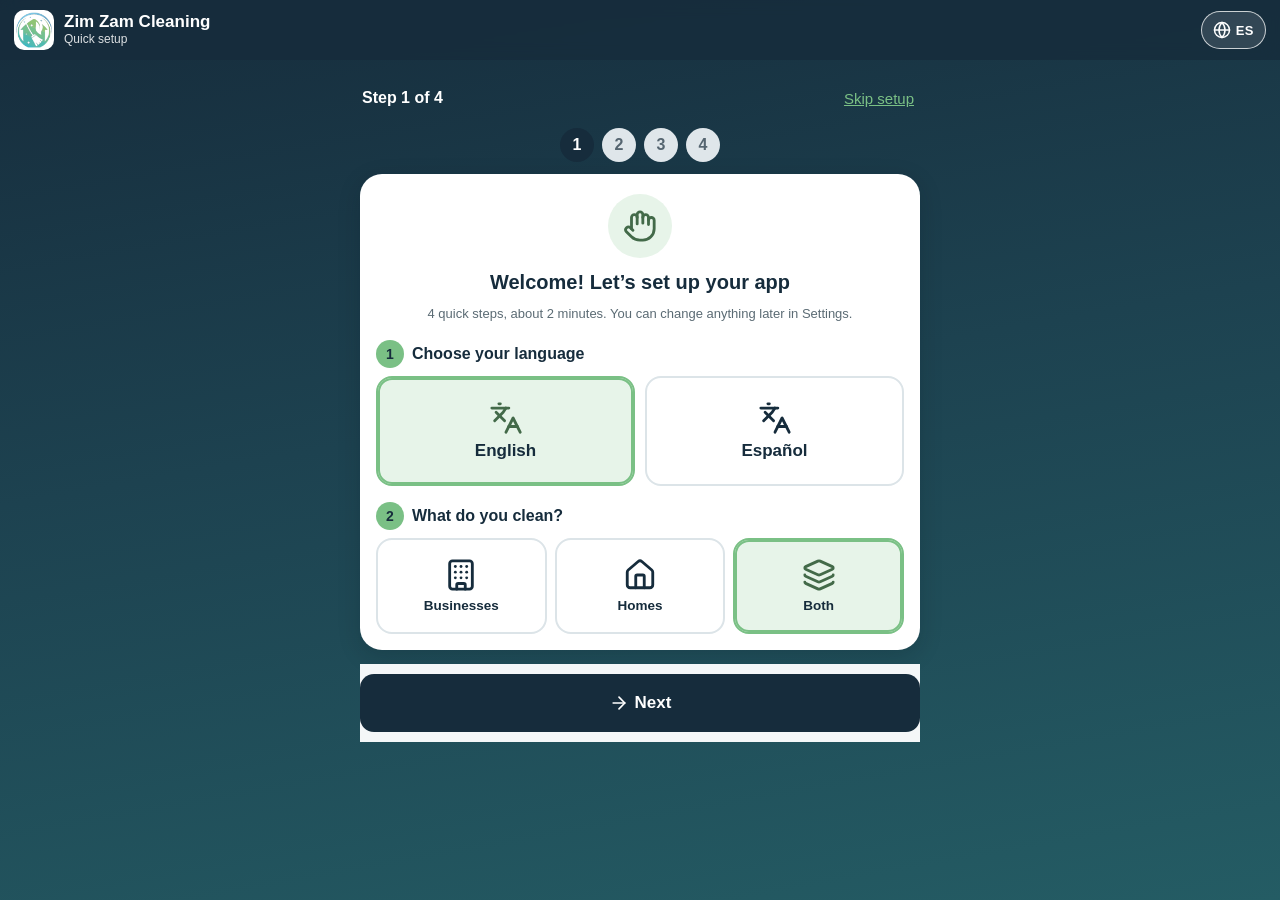
==== commit 060e6df1: "Phase 2: residential quotes" ====
--- a/index.html
+++ b/index.html
@@ -609,9 +609,9 @@
 .lhtop{display:grid;grid-template-columns:auto 1fr;column-gap:12px;align-items:center}.lhtop .av{grid-row:1/4;width:56px;height:56px}
 .osmctl{background:linear-gradient(135deg,#162c3c,#245c64);color:#fff;border:0}
 .osmctl h2{color:#fff}.osmctl .osub{font-size:13px;font-weight:700;opacity:.85;margin:10px 0 6px}
-.seg{display:grid;grid-template-columns:repeat(4,1fr);gap:6px;background:rgba(255,255,255,.12);padding:4px;border-radius:14px}
-.seg button{border:0;border-radius:10px;min-height:46px;font-size:16px;font-weight:800;background:transparent;color:#fff}
-.seg button.on{background:#7ac085;color:#0f1f2a}
+.osmctl .seg{display:grid;grid-template-columns:repeat(4,1fr);gap:6px;background:rgba(255,255,255,.12);padding:4px;border-radius:14px}
+.osmctl .seg button{border:0;border-radius:10px;min-height:46px;font-size:16px;font-weight:800;background:transparent;color:#fff}
+.osmctl .seg button.on{background:#7ac085;color:#0f1f2a}
 .ocats{display:flex;flex-wrap:wrap;gap:7px}
 .ocat{display:inline-flex;align-items:center;gap:6px;border:1px solid rgba(255,255,255,.3);background:rgba(255,255,255,.08);color:#fff;border-radius:999px;padding:7px 12px;min-height:44px;font-size:14px;font-weight:600}
 .ocat svg{width:20px;height:20px}.ocat b{background:rgba(255,255,255,.2);border-radius:999px;padding:0 7px;font-size:12px}
@@ -644,6 +644,31 @@
 .ocats{flex-wrap:nowrap;overflow-x:auto;scrollbar-width:none;margin:0 -14px;padding:2px 14px 4px;scroll-snap-type:x proximity}
 .ocats::-webkit-scrollbar{display:none}.ocat{flex:none;scroll-snap-align:start}
 @media (min-width:700px){.ocats{flex-wrap:wrap;overflow:visible;margin:0;padding:0}}
+/* ===== v5: residential ===== */
+.kindgrid{display:grid;grid-template-columns:1fr;gap:14px;margin-top:4px}
+@media (min-width:560px){.kindgrid{grid-template-columns:1fr 1fr}}
+.kindcard{display:flex;flex-direction:column;align-items:center;justify-content:center;gap:8px;min-height:170px;border:0;border-radius:20px;color:#fff;padding:20px;text-align:center;box-shadow:0 6px 20px rgba(22,44,60,.18);transition:transform .15s}
+.kindcard:active{transform:scale(.98)}
+.kindcard.com{background:linear-gradient(135deg,#162c3c,#245c64)}.kindcard.res{background:linear-gradient(135deg,#245c64,#4f9a6a)}
+.kindcard .ico.big{width:56px;height:56px;color:#7ac085}.kindcard.res .ico.big{color:#fff}
+.kindcard b{font-size:22px}.kindcard small{font-size:14px;opacity:.9}
+.rgrid{display:grid;gap:8px;grid-template-columns:repeat(2,1fr)}.rgrid.r3{grid-template-columns:repeat(3,1fr)}
+@media (min-width:700px){.rgrid.r4{grid-template-columns:repeat(4,1fr)}}
+.rseg{grid-template-columns:repeat(auto-fit,minmax(0,1fr))!important}
+.rseg button{font-size:14.5px!important;padding:4px 2px;line-height:1.15}
+.tcard.wide{display:flex;flex-direction:row;justify-content:flex-start;gap:12px;margin-top:10px;min-height:60px;text-align:left}
+.radd .pcard small{display:block;font-size:12.5px;color:var(--mut);font-weight:600}.radd .pcard.on small{color:inherit;opacity:.85}
+.qcard{position:relative}.qcard .sctl.mini{display:flex;align-items:center;gap:4px;margin-top:6px}
+.qcard .sctl.mini .sbtn{width:36px;height:36px;min-height:36px}.qcard .sctl.mini input{width:44px;min-height:36px;text-align:center;font-size:16px;border:1px solid #c5d1cd;border-radius:8px}
+.gbbchk{margin-top:14px;background:var(--accent-l);border-radius:12px;padding:12px}
+.bicon.res{background:#e6f3e8;color:#245c64}
+.svcpick .pcard{min-height:96px}
+.segl{grid-template-columns:1fr 1fr!important;margin:0 0 12px!important}.segl button{display:flex;align-items:center;justify-content:center;gap:6px;font-weight:700}
+.segf{grid-template-columns:repeat(3,1fr)!important;margin:4px 0 8px!important}.segf button{display:flex;align-items:center;justify-content:center;gap:6px;font-size:14.5px!important}
+.rprop .rtotal{display:flex;flex-wrap:wrap;align-items:center;justify-content:space-between;gap:6px;background:var(--brand);color:#fff;border-radius:12px;padding:14px 16px;margin:14px 0}
+.rprop .rtotal b{font-size:30px;color:#7ac085}.rprop .rtotal small{width:100%;opacity:.85}
+.qcard .sctl.mini input{position:static!important;opacity:1!important;display:block!important;pointer-events:auto!important;width:46px!important;height:36px;padding:0;background:#fff;color:var(--ink);font-weight:800}
+.qstep.sub{gap:8px;color:var(--brand);font-size:15px}.qstep.sub .ico{width:22px;height:22px;color:#245c64}
 
 </style>
 </head>
@@ -1080,12 +1105,12 @@
 
 </script>
 <script>
-window.__BUILD="v5-65c27c6d4a";
+window.__BUILD="v5-2763726501";
 window.__PWA=true;
 (function(){
 'use strict';
 /* Icons: Lucide (https://lucide.dev), ISC License, Copyright (c) Lucide Icons and Contributors. Generated by tools/gen-icons.js */
-var ICONS={"today":"<path d=\"M8 2v3\"/><path d=\"M16 2v3\"/><rect x=\"3\" y=\"3\" width=\"18\" height=\"18\" rx=\"2\"/><path d=\"M3 9h18\"/><path d=\"M8 13h.01\"/><path d=\"M12 13h.01\"/><path d=\"M16 13h.01\"/><path d=\"M8 17h.01\"/><path d=\"M12 17h.01\"/><path d=\"M16 17h.01\"/>","leads":"<path d=\"M16 21v-2a4 4 0 0 0-4-4H6a4 4 0 0 0-4 4v2\"/><path d=\"M16 3.128a4 4 0 0 1 0 7.744\"/><path d=\"M22 21v-2a4 4 0 0 0-3-3.87\"/><circle cx=\"9\" cy=\"7\" r=\"4\"/>","bids":"<rect width=\"16\" height=\"20\" x=\"4\" y=\"2\" rx=\"2\"/><line x1=\"8\" x2=\"16\" y1=\"6\" y2=\"6\"/><line x1=\"16\" x2=\"16\" y1=\"14\" y2=\"18\"/><path d=\"M16 10h.01\"/><path d=\"M12 10h.01\"/><path d=\"M8 10h.01\"/><path d=\"M12 14h.01\"/><path d=\"M8 14h.01\"/><path d=\"M12 18h.01\"/><path d=\"M8 18h.01\"/>","scripts":"<path d=\"M22 17a2 2 0 0 1-2 2H6.828a2 2 0 0 0-1.414.586l-2.202 2.202A.71.71 0 0 1 2 21.286V5a2 2 0 0 1 2-2h16a2 2 0 0 1 2 2z\"/><path d=\"M7 11h10\"/><path d=\"M7 15h6\"/><path d=\"M7 7h8\"/>","settings":"<path d=\"M9.671 4.136a2.34 2.34 0 0 1 4.659 0 2.34 2.34 0 0 0 3.319 1.915 2.34 2.34 0 0 1 2.33 4.033 2.34 2.34 0 0 0 0 3.831 2.34 2.34 0 0 1-2.33 4.033 2.34 2.34 0 0 0-3.319 1.915 2.34 2.34 0 0 1-4.659 0 2.34 2.34 0 0 0-3.32-1.915 2.34 2.34 0 0 1-2.33-4.033 2.34 2.34 0 0 0 0-3.831A2.34 2.34 0 0 1 6.35 6.051a2.34 2.34 0 0 0 3.319-1.915\"/><circle cx=\"12\" cy=\"12\" r=\"3\"/>","plus":"<path d=\"M5 12h14\"/><path d=\"M12 5v14\"/>","search":"<path d=\"m21 21-4.34-4.34\"/><circle cx=\"11\" cy=\"11\" r=\"8\"/>","upload":"<path d=\"M12 3v12\"/><path d=\"m17 8-5-5-5 5\"/><path d=\"M21 15v4a2 2 0 0 1-2 2H5a2 2 0 0 1-2-2v-4\"/>","download":"<path d=\"M12 15V3\"/><path d=\"M21 15v4a2 2 0 0 1-2 2H5a2 2 0 0 1-2-2v-4\"/><path d=\"m7 10 5 5 5-5\"/>","phone":"<path d=\"M13.832 16.568a1 1 0 0 0 1.213-.303l.355-.465A2 2 0 0 1 17 15h3a2 2 0 0 1 2 2v3a2 2 0 0 1-2 2A18 18 0 0 1 2 4a2 2 0 0 1 2-2h3a2 2 0 0 1 2 2v3a2 2 0 0 1-.8 1.6l-.468.351a1 1 0 0 0-.292 1.233 14 14 0 0 0 6.392 6.384\"/>","mail":"<path d=\"m22 7-8.991 5.727a2 2 0 0 1-2.009 0L2 7\"/><rect x=\"2\" y=\"4\" width=\"20\" height=\"16\" rx=\"2\"/>","walk":"<path d=\"M4 16v-2.38C4 11.5 2.97 10.5 3 8c.03-2.72 1.49-6 4.5-6C9.37 2 10 3.8 10 5.5c0 3.11-2 5.66-2 8.68V16a2 2 0 1 1-4 0Z\"/><path d=\"M20 20v-2.38c0-2.12 1.03-3.12 1-5.62-.03-2.72-1.49-6-4.5-6C14.63 6 14 7.8 14 9.5c0 3.11 2 5.66 2 8.68V20a2 2 0 1 0 4 0Z\"/><path d=\"M16 17h4\"/><path d=\"M4 13h4\"/>","file":"<path d=\"M6 22a2 2 0 0 1-2-2V4a2 2 0 0 1 2-2h8a2.4 2.4 0 0 1 1.704.706l3.588 3.588A2.4 2.4 0 0 1 20 8v12a2 2 0 0 1-2 2z\"/><path d=\"M14 2v5a1 1 0 0 0 1 1h5\"/><path d=\"M10 9H8\"/><path d=\"M16 13H8\"/><path d=\"M16 17H8\"/>","copy":"<rect width=\"14\" height=\"14\" x=\"8\" y=\"8\" rx=\"2\" ry=\"2\"/><path d=\"M4 16c-1.1 0-2-.9-2-2V4c0-1.1.9-2 2-2h10c1.1 0 2 .9 2 2\"/>","trash":"<path d=\"M10 11v6\"/><path d=\"M14 11v6\"/><path d=\"M19 6v14a2 2 0 0 1-2 2H7a2 2 0 0 1-2-2V6\"/><path d=\"M3 6h18\"/><path d=\"M8 6V4a2 2 0 0 1 2-2h4a2 2 0 0 1 2 2v2\"/>","edit":"<path d=\"M21.174 6.812a1 1 0 0 0-3.986-3.987L3.842 16.174a2 2 0 0 0-.5.83l-1.321 4.352a.5.5 0 0 0 .623.622l4.353-1.32a2 2 0 0 0 .83-.497z\"/><path d=\"m15 5 4 4\"/>","print":"<path d=\"M6 18H4a2 2 0 0 1-2-2v-5a2 2 0 0 1 2-2h16a2 2 0 0 1 2 2v5a2 2 0 0 1-2 2h-2\"/><path d=\"M6 9V3a1 1 0 0 1 1-1h10a1 1 0 0 1 1 1v6\"/><rect x=\"6\" y=\"14\" width=\"12\" height=\"8\" rx=\"1\"/>","back":"<path d=\"m15 18-6-6 6-6\"/>","check":"<path d=\"M20 6 9 17l-5-5\"/>","warn":"<path d=\"m21.73 18-8-14a2 2 0 0 0-3.48 0l-8 14A2 2 0 0 0 4 21h16a2 2 0 0 0 1.73-3\"/><path d=\"M12 9v4\"/><path d=\"M12 17h.01\"/>","info":"<circle cx=\"12\" cy=\"12\" r=\"10\"/><path d=\"M12 16v-4\"/><path d=\"M12 8h.01\"/>","x":"<path d=\"M18 6 6 18\"/><path d=\"m6 6 12 12\"/>","refresh":"<path d=\"M3 12a9 9 0 0 1 9-9 9.75 9.75 0 0 1 6.74 2.74L21 8\"/><path d=\"M21 3v5h-5\"/><path d=\"M21 12a9 9 0 0 1-9 9 9.75 9.75 0 0 1-6.74-2.74L3 16\"/><path d=\"M8 16H3v5\"/>","image":"<rect width=\"18\" height=\"18\" x=\"3\" y=\"3\" rx=\"2\" ry=\"2\"/><circle cx=\"9\" cy=\"9\" r=\"2\"/><path d=\"m21 15-3.086-3.086a2 2 0 0 0-2.828 0L6 21\"/>","globe":"<circle cx=\"12\" cy=\"12\" r=\"10\"/><path d=\"M12 2a14.5 14.5 0 0 0 0 20 14.5 14.5 0 0 0 0-20\"/><path d=\"M2 12h20\"/>","building":"<path d=\"M12 10h.01\"/><path d=\"M12 14h.01\"/><path d=\"M12 6h.01\"/><path d=\"M16 10h.01\"/><path d=\"M16 14h.01\"/><path d=\"M16 6h.01\"/><path d=\"M8 10h.01\"/><path d=\"M8 14h.01\"/><path d=\"M8 6h.01\"/><path d=\"M9 22v-3a1 1 0 0 1 1-1h4a1 1 0 0 1 1 1v3\"/><rect x=\"4\" y=\"2\" width=\"16\" height=\"20\" rx=\"2\"/>","pin":"<path d=\"M20 10c0 4.993-5.539 10.193-7.399 11.799a1 1 0 0 1-1.202 0C9.539 20.193 4 14.993 4 10a8 8 0 0 1 16 0\"/><circle cx=\"12\" cy=\"10\" r=\"3\"/>","calPlus":"<path d=\"M16 18h6\"/><path d=\"M16 2v3\"/><path d=\"M19 15v6\"/><path d=\"M21 11.5V5a2 2 0 00-2-2H5a2 2 0 00-2 2v14a2 2 0 002 2h8.3\"/><path d=\"M3 9h18\"/><path d=\"M8 2v3\"/>","clock":"<circle cx=\"12\" cy=\"12\" r=\"10\"/><path d=\"M12 6v6l4 2\"/>","sparkles":"<path d=\"M11.017 2.814a1 1 0 0 1 1.966 0l1.051 5.558a2 2 0 0 0 1.594 1.594l5.558 1.051a1 1 0 0 1 0 1.966l-5.558 1.051a2 2 0 0 0-1.594 1.594l-1.051 5.558a1 1 0 0 1-1.966 0l-1.051-5.558a2 2 0 0 0-1.594-1.594l-5.558-1.051a1 1 0 0 1 0-1.966l5.558-1.051a2 2 0 0 0 1.594-1.594z\"/><path d=\"M20 2v4\"/><path d=\"M22 4h-4\"/><circle cx=\"4\" cy=\"20\" r=\"2\"/>","sheet":"<path d=\"M6 22a2 2 0 0 1-2-2V4a2 2 0 0 1 2-2h8a2.4 2.4 0 0 1 1.704.706l3.588 3.588A2.4 2.4 0 0 1 20 8v12a2 2 0 0 1-2 2z\"/><path d=\"M14 2v5a1 1 0 0 0 1 1h5\"/><path d=\"M8 13h2\"/><path d=\"M14 13h2\"/><path d=\"M8 17h2\"/><path d=\"M14 17h2\"/>","userPlus":"<path d=\"M16 21v-2a4 4 0 0 0-4-4H6a4 4 0 0 0-4 4v2\"/><circle cx=\"9\" cy=\"7\" r=\"4\"/><line x1=\"19\" x2=\"19\" y1=\"8\" y2=\"14\"/><line x1=\"22\" x2=\"16\" y1=\"11\" y2=\"11\"/>","noanswer":"<path d=\"m16 2 6 6\"/><path d=\"m22 2-6 6\"/><path d=\"M13.832 16.568a1 1 0 0 0 1.213-.303l.355-.465A2 2 0 0 1 17 15h3a2 2 0 0 1 2 2v3a2 2 0 0 1-2 2A18 18 0 0 1 2 4a2 2 0 0 1 2-2h3a2 2 0 0 1 2 2v3a2 2 0 0 1-.8 1.6l-.468.351a1 1 0 0 0-.292 1.233 14 14 0 0 0 6.392 6.384\"/>","vm":"<circle cx=\"6\" cy=\"12\" r=\"4\"/><circle cx=\"18\" cy=\"12\" r=\"4\"/><line x1=\"6\" x2=\"18\" y1=\"16\" y2=\"16\"/>","interested":"<path d=\"M15 5.88 14 10h5.83a2 2 0 0 1 1.92 2.56l-2.33 8A2 2 0 0 1 17.5 22H4a2 2 0 0 1-2-2v-8a2 2 0 0 1 2-2h2.76a2 2 0 0 0 1.79-1.11L12 2a3.13 3.13 0 0 1 3 3.88Z\"/><path d=\"M7 10v12\"/>","notint":"<path d=\"M9 18.12 10 14H4.17a2 2 0 0 1-1.92-2.56l2.33-8A2 2 0 0 1 6.5 2H20a2 2 0 0 1 2 2v8a2 2 0 0 1-2 2h-2.76a2 2 0 0 0-1.79 1.11L12 22a3.13 3.13 0 0 1-3-3.88Z\"/><path d=\"M17 14V2\"/>","note":"<path d=\"M21 9a2.4 2.4 0 0 0-.706-1.706l-3.588-3.588A2.4 2.4 0 0 0 15 3H5a2 2 0 0 0-2 2v14a2 2 0 0 0 2 2h14a2 2 0 0 0 2-2z\"/><path d=\"M15 3v5a1 1 0 0 0 1 1h5\"/>","activity":"<circle cx=\"12\" cy=\"12\" r=\"10\"/><path d=\"M12 6v6l4 2\"/>","chart":"<path d=\"M3 3v16a2 2 0 0 0 2 2h16\"/><path d=\"M18 17V9\"/><path d=\"M13 17V5\"/><path d=\"M8 17v-3\"/>","link":"<path d=\"M10 13a5 5 0 0 0 7.54.54l3-3a5 5 0 0 0-7.07-7.07l-1.72 1.71\"/><path d=\"M14 11a5 5 0 0 0-7.54-.54l-3 3a5 5 0 0 0 7.07 7.07l1.71-1.71\"/>","ext":"<path d=\"M15 3h6v6\"/><path d=\"M10 14 21 3\"/><path d=\"M18 13v6a2 2 0 0 1-2 2H5a2 2 0 0 1-2-2V8a2 2 0 0 1 2-2h6\"/>","save":"<path d=\"M15.2 3a2 2 0 0 1 1.4.6l3.8 3.8a2 2 0 0 1 .6 1.4V19a2 2 0 0 1-2 2H5a2 2 0 0 1-2-2V5a2 2 0 0 1 2-2z\"/><path d=\"M17 21v-7a1 1 0 0 0-1-1H8a1 1 0 0 0-1 1v7\"/><path d=\"M7 3v4a1 1 0 0 0 1 1h7\"/>","help":"<circle cx=\"12\" cy=\"12\" r=\"10\"/><path d=\"M9.09 9a3 3 0 0 1 5.83 1c0 2-3 3-3 3\"/><path d=\"M12 17h.01\"/>","dollar":"<circle cx=\"12\" cy=\"12\" r=\"10\"/><path d=\"M16 8h-6a2 2 0 1 0 0 4h4a2 2 0 1 1 0 4H8\"/><path d=\"M12 18V6\"/>","ban":"<circle cx=\"12\" cy=\"12\" r=\"10\"/><path d=\"M4.929 4.929 19.07 19.071\"/>","hand":"<path d=\"M18 11V6a2 2 0 0 0-2-2a2 2 0 0 0-2 2\"/><path d=\"M14 10V4a2 2 0 0 0-2-2a2 2 0 0 0-2 2v2\"/><path d=\"M10 10.5V6a2 2 0 0 0-2-2a2 2 0 0 0-2 2v8\"/><path d=\"M18 8a2 2 0 1 1 4 0v6a8 8 0 0 1-8 8h-2c-2.8 0-4.5-.86-5.99-2.34l-3.6-3.6a2 2 0 0 1 2.83-2.82L7 15\"/>","next":"<path d=\"M5 12h14\"/><path d=\"m12 5 7 7-7 7\"/>","map":"<path d=\"M14.106 5.553a2 2 0 0 0 1.788 0l3.659-1.83A1 1 0 0 1 21 4.619v12.764a1 1 0 0 1-.553.894l-4.553 2.277a2 2 0 0 1-1.788 0l-4.212-2.106a2 2 0 0 0-1.788 0l-3.659 1.83A1 1 0 0 1 3 19.381V6.618a1 1 0 0 1 .553-.894l4.553-2.277a2 2 0 0 1 1.788 0z\"/><path d=\"M15 5.764v15\"/><path d=\"M9 3.236v15\"/>","star":"<path d=\"M11.525 2.295a.53.53 0 0 1 .95 0l2.31 4.679a2.123 2.123 0 0 0 1.595 1.16l5.166.756a.53.53 0 0 1 .294.904l-3.736 3.638a2.123 2.123 0 0 0-.611 1.878l.882 5.14a.53.53 0 0 1-.771.56l-4.618-2.428a2.122 2.122 0 0 0-1.973 0L6.396 21.01a.53.53 0 0 1-.77-.56l.881-5.139a2.122 2.122 0 0 0-.611-1.879L2.16 9.795a.53.53 0 0 1 .294-.906l5.165-.755a2.122 2.122 0 0 0 1.597-1.16z\"/>","shield":"<path d=\"M20 13c0 5-3.5 7.5-7.66 8.95a1 1 0 0 1-.67-.01C7.5 20.5 4 18 4 13V6a1 1 0 0 1 1-1c2 0 4.5-1.2 6.24-2.72a1.17 1.17 0 0 1 1.52 0C14.51 3.81 17 5 19 5a1 1 0 0 1 1 1z\"/><path d=\"m9 12 2 2 4-4\"/>","lang":"<path d=\"m5 8 6 6\"/><path d=\"m4 14 6-6 2-3\"/><path d=\"M2 5h12\"/><path d=\"M7 2h1\"/><path d=\"m22 22-5-10-5 10\"/><path d=\"M14 18h6\"/>","sliders":"<path d=\"M10 5H3\"/><path d=\"M12 19H3\"/><path d=\"M14 3v4\"/><path d=\"M16 17v4\"/><path d=\"M21 12h-9\"/><path d=\"M21 19h-5\"/><path d=\"M21 5h-7\"/><path d=\"M8 10v4\"/><path d=\"M8 12H3\"/>","party":"<path d=\"M5.8 11.3 2 22l10.7-3.79\"/><path d=\"M4 3h.01\"/><path d=\"M22 8h.01\"/><path d=\"M15 2h.01\"/><path d=\"M22 20h.01\"/><path d=\"m22 2-2.24.75a2.9 2.9 0 0 0-1.96 3.12c.1.86-.57 1.63-1.45 1.63h-.38c-.86 0-1.6.6-1.76 1.44L14 10\"/><path d=\"m22 13-.82-.33c-.86-.34-1.82.2-1.98 1.11c-.11.7-.72 1.22-1.43 1.22H17\"/><path d=\"m11 2 .33.82c.34.86-.2 1.82-1.11 1.98C9.52 4.9 9 5.52 9 6.23V7\"/><path d=\"M11 13c1.93 1.93 2.83 4.17 2 5-.83.83-3.07-.07-5-2-1.93-1.93-2.83-4.17-2-5 .83-.83 3.07.07 5 2Z\"/>","down":"<path d=\"m6 9 6 6 6-6\"/>","right":"<path d=\"m9 18 6-6-6-6\"/>","phoneDev":"<rect width=\"14\" height=\"20\" x=\"5\" y=\"2\" rx=\"2\" ry=\"2\"/><path d=\"M12 18h.01\"/>","user":"<path d=\"M19 21v-2a4 4 0 0 0-4-4H9a4 4 0 0 0-4 4v2\"/><circle cx=\"12\" cy=\"7\" r=\"4\"/>","calClock":"<path d=\"M16 14v2.2l1.6 1\"/><path d=\"M16 2v3\"/><path d=\"M21 7.338V5a2 2 0 00-2-2H5a2 2 0 00-2 2v14a2 2 0 002 2h2.338\"/><path d=\"M3 9h5.859\"/><path d=\"M8 2v3\"/><circle cx=\"16\" cy=\"16\" r=\"6\"/>","ok":"<circle cx=\"12\" cy=\"12\" r=\"10\"/><path d=\"m16 9-5.5 5.5L8 12\"/>","bulb":"<path d=\"M15 14c.2-1 .7-1.7 1.5-2.5 1-.9 1.5-2.2 1.5-3.5A6 6 0 0 0 6 8c0 1 .2 2.2 1.5 3.5.7.7 1.3 1.5 1.5 2.5\"/><path d=\"M9 18h6\"/><path d=\"M10 22h4\"/>","list":"<path d=\"M13 5h8\"/><path d=\"M13 12h8\"/><path d=\"M13 19h8\"/><path d=\"m3 17 2 2 4-4\"/><path d=\"m3 7 2 2 4-4\"/>","store":"<path d=\"M15 21v-5a1 1 0 0 0-1-1h-4a1 1 0 0 0-1 1v5\"/><path d=\"M17.774 10.31a1.12 1.12 0 0 0-1.549 0 2.5 2.5 0 0 1-3.451 0 1.12 1.12 0 0 0-1.548 0 2.5 2.5 0 0 1-3.452 0 1.12 1.12 0 0 0-1.549 0 2.5 2.5 0 0 1-3.77-3.248l2.889-4.184A2 2 0 0 1 7 2h10a2 2 0 0 1 1.653.873l2.895 4.192a2.5 2.5 0 0 1-3.774 3.244\"/><path d=\"M4 10.95V19a2 2 0 0 0 2 2h12a2 2 0 0 0 2-2v-8.05\"/>","news":"<path d=\"M15 18h-5\"/><path d=\"M18 14h-8\"/><path d=\"M4 22h16a2 2 0 0 0 2-2V4a2 2 0 0 0-2-2H8a2 2 0 0 0-2 2v16a2 2 0 0 1-4 0v-9a2 2 0 0 1 2-2h2\"/><rect width=\"8\" height=\"4\" x=\"10\" y=\"6\" rx=\"1\"/>","rocket":"<path d=\"M12 15v5s3.03-.55 4-2c1.08-1.62 0-5 0-5\"/><path d=\"M4.5 16.5c-1.5 1.26-2 5-2 5s3.74-.5 5-2c.71-.84.7-2.13-.09-2.91a2.18 2.18 0 0 0-2.91-.09\"/><path d=\"M9 12a22 22 0 0 1 2-3.95A12.88 12.88 0 0 1 22 2c0 2.72-.78 7.5-6 11a22.4 22.4 0 0 1-4 2z\"/><path d=\"M9 12H4s.55-3.03 2-4c1.62-1.08 5 .05 5 .05\"/>","wand":"<path d=\"m21.64 3.64-1.28-1.28a1.21 1.21 0 0 0-1.72 0L2.36 18.64a1.21 1.21 0 0 0 0 1.72l1.28 1.28a1.2 1.2 0 0 0 1.72 0L21.64 5.36a1.2 1.2 0 0 0 0-1.72\"/><path d=\"m14 7 3 3\"/><path d=\"M5 6v4\"/><path d=\"M19 14v4\"/><path d=\"M10 2v2\"/><path d=\"M7 8H3\"/><path d=\"M21 16h-4\"/><path d=\"M11 3H9\"/>","terms":"<path d=\"M15 12h-5\"/><path d=\"M15 8h-5\"/><path d=\"M19 17V5a2 2 0 0 0-2-2H4\"/><path d=\"M8 21h12a2 2 0 0 0 2-2v-1a1 1 0 0 0-1-1H11a1 1 0 0 0-1 1v1a2 2 0 1 1-4 0V5a2 2 0 1 0-4 0v2a1 1 0 0 0 1 1h3\"/>","hat":"<path d=\"M10 10V5a1 1 0 0 1 1-1h2a1 1 0 0 1 1 1v5\"/><path d=\"M14 6a6 6 0 0 1 6 6v3\"/><path d=\"M4 15v-3a6 6 0 0 1 6-6\"/><rect x=\"2\" y=\"15\" width=\"20\" height=\"4\" rx=\"1\"/>","timer":"<line x1=\"10\" x2=\"14\" y1=\"2\" y2=\"2\"/><line x1=\"12\" x2=\"15\" y1=\"14\" y2=\"11\"/><circle cx=\"12\" cy=\"14\" r=\"8\"/>","percent":"<line x1=\"19\" x2=\"5\" y1=\"5\" y2=\"19\"/><circle cx=\"6.5\" cy=\"6.5\" r=\"2.5\"/><circle cx=\"17.5\" cy=\"17.5\" r=\"2.5\"/>","data":"<ellipse cx=\"12\" cy=\"5\" rx=\"9\" ry=\"3\"/><path d=\"M3 5V19A9 3 0 0 0 21 19V5\"/><path d=\"M3 12A9 3 0 0 0 21 12\"/>","reset":"<path d=\"M3 12a9 9 0 1 0 9-9 9.75 9.75 0 0 0-6.74 2.74L3 8\"/><path d=\"M3 3v5h5\"/>","send":"<path d=\"M14.536 21.686a.5.5 0 0 0 .937-.024l6.5-19a.496.496 0 0 0-.635-.635l-19 6.5a.5.5 0 0 0-.024.937l7.93 3.18a2 2 0 0 1 1.112 1.11z\"/><path d=\"m21.854 2.147-10.94 10.939\"/>","trophy":"<path d=\"M10 14.66V17a1 1 0 0 1-1 1 2 2 0 0 0-2 2v2\"/><path d=\"M14 14.66V17a1 1 0 0 0 1 1 2 2 0 0 1 2 2v2\"/><path d=\"M17.916 10H19.5A2.5 2.5 0 0 0 22 7.5V5a1 1 0 0 0-1-1h-3\"/><path d=\"M4 22h16\"/><path d=\"M6 9a6 6 0 0 0 12 0V3a1 1 0 0 0-1-1H7a1 1 0 0 0-1 1z\"/><path d=\"M6.084 10H4.5A2.5 2.5 0 0 1 2 7.5V5a1 1 0 0 1 1-1h3\"/>","folder":"<path d=\"m6 14 1.5-2.9A2 2 0 0 1 9.24 10H20a2 2 0 0 1 1.94 2.5l-1.54 6a2 2 0 0 1-1.95 1.5H4a2 2 0 0 1-2-2V5a2 2 0 0 1 2-2h3.9a2 2 0 0 1 1.69.9l.81 1.2a2 2 0 0 0 1.67.9H18a2 2 0 0 1 2 2v2\"/>","palette":"<path d=\"M12 22a1 1 0 0 1 0-20 10 9 0 0 1 10 9 5 5 0 0 1-5 5h-2.25a1.75 1.75 0 0 0-1.4 2.8l.3.4a1.75 1.75 0 0 1-1.4 2.8z\"/><circle cx=\"13.5\" cy=\"6.5\" r=\".5\" fill=\"currentColor\"/><circle cx=\"17.5\" cy=\"10.5\" r=\".5\" fill=\"currentColor\"/><circle cx=\"6.5\" cy=\"12.5\" r=\".5\" fill=\"currentColor\"/><circle cx=\"8.5\" cy=\"7.5\" r=\".5\" fill=\"currentColor\"/>","camera":"<path d=\"M13.997 4a2 2 0 0 1 1.76 1.05l.486.9A2 2 0 0 0 18.003 7H20a2 2 0 0 1 2 2v9a2 2 0 0 1-2 2H4a2 2 0 0 1-2-2V9a2 2 0 0 1 2-2h1.997a2 2 0 0 0 1.759-1.048l.489-.904A2 2 0 0 1 10.004 4z\"/><circle cx=\"12\" cy=\"13\" r=\"3\"/>","home":"<path d=\"M15 21v-8a1 1 0 0 0-1-1h-4a1 1 0 0 0-1 1v8\"/><path d=\"M3 10a2 2 0 0 1 .709-1.528l7-6a2 2 0 0 1 2.582 0l7 6A2 2 0 0 1 21 10v9a2 2 0 0 1-2 2H5a2 2 0 0 1-2-2z\"/>","dots":"<circle cx=\"12\" cy=\"12\" r=\"1\"/><circle cx=\"19\" cy=\"12\" r=\"1\"/><circle cx=\"5\" cy=\"12\" r=\"1\"/>","more":"<rect width=\"7\" height=\"7\" x=\"3\" y=\"3\" rx=\"1\"/><rect width=\"7\" height=\"7\" x=\"14\" y=\"3\" rx=\"1\"/><rect width=\"7\" height=\"7\" x=\"14\" y=\"14\" rx=\"1\"/><rect width=\"7\" height=\"7\" x=\"3\" y=\"14\" rx=\"1\"/>","chevR":"<path d=\"m9 18 6-6-6-6\"/>","images":"<path d=\"m22 11-1.296-1.296a2.4 2.4 0 0 0-3.408 0L11 16\"/><path d=\"M4 8a2 2 0 0 0-2 2v10a2 2 0 0 0 2 2h10a2 2 0 0 0 2-2\"/><circle cx=\"13\" cy=\"7\" r=\"1\" fill=\"currentColor\"/><rect x=\"8\" y=\"2\" width=\"14\" height=\"14\" rx=\"2\"/>","up":"<path d=\"m5 12 7-7 7 7\"/><path d=\"M12 19V5\"/>","dn":"<path d=\"M12 5v14\"/><path d=\"m19 12-7 7-7-7\"/>","eye":"<path d=\"M2.062 12.348a1 1 0 0 1 0-.696 10.75 10.75 0 0 1 19.876 0 1 1 0 0 1 0 .696 10.75 10.75 0 0 1-19.876 0\"/><circle cx=\"12\" cy=\"12\" r=\"3\"/>","eyeOff":"<path d=\"M10.733 5.076a10.744 10.744 0 0 1 11.205 6.575 1 1 0 0 1 0 .696 10.747 10.747 0 0 1-1.444 2.49\"/><path d=\"M14.084 14.158a3 3 0 0 1-4.242-4.242\"/><path d=\"M17.479 17.499a10.75 10.75 0 0 1-15.417-5.151 1 1 0 0 1 0-.696 10.75 10.75 0 0 1 4.446-5.143\"/><path d=\"m2 2 20 20\"/>","layers":"<path d=\"M12.83 2.18a2 2 0 0 0-1.66 0L2.6 6.08a1 1 0 0 0 0 1.83l8.58 3.91a2 2 0 0 0 1.66 0l8.58-3.9a1 1 0 0 0 0-1.83z\"/><path d=\"M2 12a1 1 0 0 0 .58.91l8.6 3.91a2 2 0 0 0 1.65 0l8.58-3.9A1 1 0 0 0 22 12\"/><path d=\"M2 17a1 1 0 0 0 .58.91l8.6 3.91a2 2 0 0 0 1.65 0l8.58-3.9A1 1 0 0 0 22 17\"/>","clipboard":"<rect width=\"8\" height=\"4\" x=\"8\" y=\"2\" rx=\"1\" ry=\"1\"/><path d=\"M16 4h2a2 2 0 0 1 2 2v14a2 2 0 0 1-2 2H6a2 2 0 0 1-2-2V6a2 2 0 0 1 2-2h2\"/><path d=\"M12 11h4\"/><path d=\"M12 16h4\"/><path d=\"M8 11h.01\"/><path d=\"M8 16h.01\"/>","spray":"<path d=\"M3 3h.01\"/><path d=\"M7 5h.01\"/><path d=\"M11 7h.01\"/><path d=\"M3 7h.01\"/><path d=\"M7 9h.01\"/><path d=\"M3 11h.01\"/><rect width=\"4\" height=\"4\" x=\"15\" y=\"5\"/><path d=\"m19 9 2 2v10c0 .6-.4 1-1 1h-6c-.6 0-1-.4-1-1V11l2-2\"/><path d=\"m13 14 8-2\"/><path d=\"m13 19 8-2\"/>","minus":"<path d=\"M5 12h14\"/>","ftOffice":"<path d=\"M12 10h.01\"/><path d=\"M12 14h.01\"/><path d=\"M12 6h.01\"/><path d=\"M16 10h.01\"/><path d=\"M16 14h.01\"/><path d=\"M16 6h.01\"/><path d=\"M8 10h.01\"/><path d=\"M8 14h.01\"/><path d=\"M8 6h.01\"/><path d=\"M9 22v-3a1 1 0 0 1 1-1h4a1 1 0 0 1 1 1v3\"/><rect x=\"4\" y=\"2\" width=\"16\" height=\"20\" rx=\"2\"/>","ftMedical":"<path d=\"M11 2v2\"/><path d=\"M5 2v2\"/><path d=\"M5 3H4a2 2 0 0 0-2 2v4a6 6 0 0 0 12 0V5a2 2 0 0 0-2-2h-1\"/><path d=\"M8 15a6 6 0 0 0 12 0v-3\"/><circle cx=\"20\" cy=\"10\" r=\"2\"/>","ftChurch":"<path d=\"M10 9h4\"/><path d=\"M12 7v5\"/><path d=\"M14 21v-3a2 2 0 0 0-4 0v3\"/><path d=\"m18 9 3.52 2.147a1 1 0 0 1 .48.854V19a2 2 0 0 1-2 2H4a2 2 0 0 1-2-2v-6.999a1 1 0 0 1 .48-.854L6 9\"/><path d=\"M6 21V7a1 1 0 0 1 .376-.782l5-3.999a1 1 0 0 1 1.249.001l5 4A1 1 0 0 1 18 7v14\"/>","ftDaycare":"<path d=\"M10 22V7a1 1 0 0 0-1-1H4a2 2 0 0 0-2 2v12a2 2 0 0 0 2 2h12a2 2 0 0 0 2-2v-5a1 1 0 0 0-1-1H2\"/><rect x=\"14\" y=\"2\" width=\"8\" height=\"8\" rx=\"1\"/>","ftGym":"<path d=\"M17.596 12.768a2 2 0 1 0 2.829-2.829l-1.768-1.767a2 2 0 0 0 2.828-2.829l-2.828-2.828a2 2 0 0 0-2.829 2.828l-1.767-1.768a2 2 0 1 0-2.829 2.829z\"/><path d=\"m2.5 21.5 1.4-1.4\"/><path d=\"m20.1 3.9 1.4-1.4\"/><path d=\"M5.343 21.485a2 2 0 1 0 2.829-2.828l1.767 1.768a2 2 0 1 0 2.829-2.829l-6.364-6.364a2 2 0 1 0-2.829 2.829l1.768 1.767a2 2 0 0 0-2.828 2.829z\"/><path d=\"m9.6 14.4 4.8-4.8\"/>","ftVet":"<circle cx=\"11\" cy=\"4\" r=\"2\"/><circle cx=\"18\" cy=\"8\" r=\"2\"/><circle cx=\"20\" cy=\"16\" r=\"2\"/><path d=\"M9 10a5 5 0 0 1 5 5v3.5a3.5 3.5 0 0 1-6.84 1.045Q6.52 17.48 4.46 16.84A3.5 3.5 0 0 1 5.5 10Z\"/>","ftApartment":"<path d=\"M10 22v-6.57\"/><path d=\"M12 11h.01\"/><path d=\"M12 7h.01\"/><path d=\"M14 15.43V22\"/><path d=\"M15 16a5 5 0 0 0-6 0\"/><path d=\"M16 11h.01\"/><path d=\"M16 7h.01\"/><path d=\"M8 11h.01\"/><path d=\"M8 7h.01\"/><rect x=\"4\" y=\"2\" width=\"16\" height=\"20\" rx=\"2\"/>","ftDealer":"<path d=\"m21 8-2 2-1.5-3.7A2 2 0 0 0 15.646 5H8.4a2 2 0 0 0-1.903 1.257L5 10 3 8\"/><path d=\"M7 14h.01\"/><path d=\"M17 14h.01\"/><rect width=\"18\" height=\"8\" x=\"3\" y=\"10\" rx=\"2\"/><path d=\"M5 18v2\"/><path d=\"M19 18v2\"/>","ftStore":"<path d=\"M15 21v-5a1 1 0 0 0-1-1h-4a1 1 0 0 0-1 1v5\"/><path d=\"M17.774 10.31a1.12 1.12 0 0 0-1.549 0 2.5 2.5 0 0 1-3.451 0 1.12 1.12 0 0 0-1.548 0 2.5 2.5 0 0 1-3.452 0 1.12 1.12 0 0 0-1.549 0 2.5 2.5 0 0 1-3.77-3.248l2.889-4.184A2 2 0 0 1 7 2h10a2 2 0 0 1 1.653.873l2.895 4.192a2.5 2.5 0 0 1-3.774 3.244\"/><path d=\"M4 10.95V19a2 2 0 0 0 2 2h12a2 2 0 0 0 2-2v-8.05\"/>","tTrash":"<path d=\"M10 11v6\"/><path d=\"M14 11v6\"/><path d=\"M19 6v14a2 2 0 0 1-2 2H7a2 2 0 0 1-2-2V6\"/><path d=\"M3 6h18\"/><path d=\"M8 6V4a2 2 0 0 1 2-2h4a2 2 0 0 1 2 2v2\"/>","tKitchen":"<path d=\"M10 2v2\"/><path d=\"M14 2v2\"/><path d=\"M16 8a1 1 0 0 1 1 1v8a4 4 0 0 1-4 4H7a4 4 0 0 1-4-4V9a1 1 0 0 1 1-1h14a4 4 0 1 1 0 8h-1\"/><path d=\"M6 2v2\"/>","tGlass":"<rect x=\"2\" y=\"4\" width=\"20\" height=\"16\" rx=\"2\"/><path d=\"M10 4v4\"/><path d=\"M2 8h20\"/><path d=\"M6 4v4\"/>","tDisinfect":"<path d=\"M3 3h.01\"/><path d=\"M7 5h.01\"/><path d=\"M11 7h.01\"/><path d=\"M3 7h.01\"/><path d=\"M7 9h.01\"/><path d=\"M3 11h.01\"/><rect width=\"4\" height=\"4\" x=\"15\" y=\"5\"/><path d=\"m19 9 2 2v10c0 .6-.4 1-1 1h-6c-.6 0-1-.4-1-1V11l2-2\"/><path d=\"m13 14 8-2\"/><path d=\"m13 19 8-2\"/>","toilet":"<path d=\"M7 12h13a1 1 0 0 1 1 1 5 5 0 0 1-5 5h-.598a.5.5 0 0 0-.424.765l1.544 2.47a.5.5 0 0 1-.424.765H5.402a.5.5 0 0 1-.424-.765L7 18\"/><path d=\"M8 18a5 5 0 0 1-5-5V4a2 2 0 0 1 2-2h8a2 2 0 0 1 2 2v8\"/>","ruler":"<path d=\"M21.3 15.3a2.4 2.4 0 0 1 0 3.4l-2.6 2.6a2.4 2.4 0 0 1-3.4 0L2.7 8.7a2.41 2.41 0 0 1 0-3.4l2.6-2.6a2.41 2.41 0 0 1 3.4 0Z\"/><path d=\"m14.5 12.5 2-2\"/><path d=\"m11.5 9.5 2-2\"/><path d=\"m8.5 6.5 2-2\"/><path d=\"m17.5 15.5 2-2\"/>","visits":"<rect x=\"3\" y=\"3\" width=\"18\" height=\"18\" rx=\"2\"/><path d=\"M16 2v3\"/><path d=\"M3 9h18\"/><path d=\"M8 2v3\"/><path d=\"M17 13h-6\"/><path d=\"M13 17H7\"/><path d=\"M7 13h.01\"/><path d=\"M17 17h.01\"/>","layersF":"<path d=\"M12.83 2.18a2 2 0 0 0-1.66 0L2.6 6.08a1 1 0 0 0 0 1.83l8.58 3.91a2 2 0 0 0 1.66 0l8.58-3.9a1 1 0 0 0 0-1.83z\"/><path d=\"M2 12a1 1 0 0 0 .58.91l8.6 3.91a2 2 0 0 0 1.65 0l8.58-3.9A1 1 0 0 0 22 12\"/><path d=\"M2 17a1 1 0 0 0 .58.91l8.6 3.91a2 2 0 0 0 1.65 0l8.58-3.9A1 1 0 0 0 22 17\"/>","aStrip":"<circle cx=\"12\" cy=\"12\" r=\"10\"/><path d=\"M6 12c0-1.7.7-3.2 1.8-4.2\"/><circle cx=\"12\" cy=\"12\" r=\"2\"/><path d=\"M18 12c0 1.7-.7 3.2-1.8 4.2\"/>","aPressure":"<path d=\"M7 16.3c2.2 0 4-1.83 4-4.05 0-1.16-.57-2.26-1.71-3.19S7.29 6.75 7 5.3c-.29 1.45-1.14 2.84-2.29 3.76S3 11.1 3 12.25c0 2.22 1.8 4.05 4 4.05z\"/><path d=\"M12.56 6.6A10.97 10.97 0 0 0 14 3.02c.5 2.5 2 4.9 4 6.5s3 3.5 3 5.5a6.98 6.98 0 0 1-11.91 4.97\"/>","aDeep":"<path d=\"M11.017 2.814a1 1 0 0 1 1.966 0l1.051 5.558a2 2 0 0 0 1.594 1.594l5.558 1.051a1 1 0 0 1 0 1.966l-5.558 1.051a2 2 0 0 0-1.594 1.594l-1.051 5.558a1 1 0 0 1-1.966 0l-1.051-5.558a2 2 0 0 0-1.594-1.594l-5.558-1.051a1 1 0 0 1 0-1.966l5.558-1.051a2 2 0 0 0 1.594-1.594z\"/><path d=\"M20 2v4\"/><path d=\"M22 4h-4\"/><circle cx=\"4\" cy=\"20\" r=\"2\"/>","broom":"<path d=\"m16 22-1-4\"/><path d=\"M19 14a1 1 0 0 0 1-1v-1a2 2 0 0 0-2-2h-3a1 1 0 0 1-1-1V4a2 2 0 0 0-4 0v5a1 1 0 0 1-1 1H6a2 2 0 0 0-2 2v1a1 1 0 0 0 1 1\"/><path d=\"M19 14H5l-1.973 6.767A1 1 0 0 0 4 22h16a1 1 0 0 0 .973-1.233z\"/><path d=\"m8 22 1-4\"/>","moon":"<path d=\"M20.985 12.486a9 9 0 1 1-9.473-9.472c.405-.022.617.46.402.803a6 6 0 0 0 8.268 8.268c.344-.215.825-.004.803.401\"/>","sun":"<circle cx=\"12\" cy=\"12\" r=\"4\"/><path d=\"M12 2v2\"/><path d=\"M12 20v2\"/><path d=\"m4.93 4.93 1.41 1.41\"/><path d=\"m17.66 17.66 1.41 1.41\"/><path d=\"M2 12h2\"/><path d=\"M20 12h2\"/><path d=\"m6.34 17.66-1.41 1.41\"/><path d=\"m19.07 4.93-1.41 1.41\"/>","share":"<circle cx=\"18\" cy=\"5\" r=\"3\"/><circle cx=\"6\" cy=\"12\" r=\"3\"/><circle cx=\"18\" cy=\"19\" r=\"3\"/><line x1=\"8.59\" x2=\"15.42\" y1=\"13.51\" y2=\"17.49\"/><line x1=\"15.41\" x2=\"8.59\" y1=\"6.51\" y2=\"10.49\"/>","paste":"<path d=\"M11 14h10\"/><path d=\"M16 4h2a2 2 0 0 1 2 2v1.344\"/><path d=\"m17 18 4-4-4-4\"/><path d=\"M8 4H6a2 2 0 0 0-2 2v14a2 2 0 0 0 2 2h12a2 2 0 0 0 1.793-1.113\"/><rect x=\"8\" y=\"2\" width=\"8\" height=\"4\" rx=\"1\"/>","ftDental":"<path d=\"M7 3C4.8 3 3 4.8 3 7.5c0 2 .8 3.4 1.5 4.8.6 1.3.9 2.9 1.1 4.7.2 2.2.7 4 2.1 4 1.5 0 1.6-2.2 2-4 .3-1.2.9-2 2.3-2s2 .8 2.3 2c.4 1.8.5 4 2 4 1.4 0 1.9-1.8 2.1-4 .2-1.8.5-3.4 1.1-4.7.7-1.4 1.5-2.8 1.5-4.8C21 4.8 19.2 3 17 3c-1.9 0-2.9 1-5 1S8.9 3 7 3z\"/>","aCarpet":"<path d=\"M15 2v12\"/><path d=\"M12 2h6\"/><path d=\"M8 14h8a3 3 0 0 1 3 3v2H5v-2a3 3 0 0 1 3-3z\"/><path d=\"M3 22h18\"/>"};
+var ICONS={"today":"<path d=\"M8 2v3\"/><path d=\"M16 2v3\"/><rect x=\"3\" y=\"3\" width=\"18\" height=\"18\" rx=\"2\"/><path d=\"M3 9h18\"/><path d=\"M8 13h.01\"/><path d=\"M12 13h.01\"/><path d=\"M16 13h.01\"/><path d=\"M8 17h.01\"/><path d=\"M12 17h.01\"/><path d=\"M16 17h.01\"/>","leads":"<path d=\"M16 21v-2a4 4 0 0 0-4-4H6a4 4 0 0 0-4 4v2\"/><path d=\"M16 3.128a4 4 0 0 1 0 7.744\"/><path d=\"M22 21v-2a4 4 0 0 0-3-3.87\"/><circle cx=\"9\" cy=\"7\" r=\"4\"/>","bids":"<rect width=\"16\" height=\"20\" x=\"4\" y=\"2\" rx=\"2\"/><line x1=\"8\" x2=\"16\" y1=\"6\" y2=\"6\"/><line x1=\"16\" x2=\"16\" y1=\"14\" y2=\"18\"/><path d=\"M16 10h.01\"/><path d=\"M12 10h.01\"/><path d=\"M8 10h.01\"/><path d=\"M12 14h.01\"/><path d=\"M8 14h.01\"/><path d=\"M12 18h.01\"/><path d=\"M8 18h.01\"/>","scripts":"<path d=\"M22 17a2 2 0 0 1-2 2H6.828a2 2 0 0 0-1.414.586l-2.202 2.202A.71.71 0 0 1 2 21.286V5a2 2 0 0 1 2-2h16a2 2 0 0 1 2 2z\"/><path d=\"M7 11h10\"/><path d=\"M7 15h6\"/><path d=\"M7 7h8\"/>","settings":"<path d=\"M9.671 4.136a2.34 2.34 0 0 1 4.659 0 2.34 2.34 0 0 0 3.319 1.915 2.34 2.34 0 0 1 2.33 4.033 2.34 2.34 0 0 0 0 3.831 2.34 2.34 0 0 1-2.33 4.033 2.34 2.34 0 0 0-3.319 1.915 2.34 2.34 0 0 1-4.659 0 2.34 2.34 0 0 0-3.32-1.915 2.34 2.34 0 0 1-2.33-4.033 2.34 2.34 0 0 0 0-3.831A2.34 2.34 0 0 1 6.35 6.051a2.34 2.34 0 0 0 3.319-1.915\"/><circle cx=\"12\" cy=\"12\" r=\"3\"/>","plus":"<path d=\"M5 12h14\"/><path d=\"M12 5v14\"/>","search":"<path d=\"m21 21-4.34-4.34\"/><circle cx=\"11\" cy=\"11\" r=\"8\"/>","upload":"<path d=\"M12 3v12\"/><path d=\"m17 8-5-5-5 5\"/><path d=\"M21 15v4a2 2 0 0 1-2 2H5a2 2 0 0 1-2-2v-4\"/>","download":"<path d=\"M12 15V3\"/><path d=\"M21 15v4a2 2 0 0 1-2 2H5a2 2 0 0 1-2-2v-4\"/><path d=\"m7 10 5 5 5-5\"/>","phone":"<path d=\"M13.832 16.568a1 1 0 0 0 1.213-.303l.355-.465A2 2 0 0 1 17 15h3a2 2 0 0 1 2 2v3a2 2 0 0 1-2 2A18 18 0 0 1 2 4a2 2 0 0 1 2-2h3a2 2 0 0 1 2 2v3a2 2 0 0 1-.8 1.6l-.468.351a1 1 0 0 0-.292 1.233 14 14 0 0 0 6.392 6.384\"/>","mail":"<path d=\"m22 7-8.991 5.727a2 2 0 0 1-2.009 0L2 7\"/><rect x=\"2\" y=\"4\" width=\"20\" height=\"16\" rx=\"2\"/>","walk":"<path d=\"M4 16v-2.38C4 11.5 2.97 10.5 3 8c.03-2.72 1.49-6 4.5-6C9.37 2 10 3.8 10 5.5c0 3.11-2 5.66-2 8.68V16a2 2 0 1 1-4 0Z\"/><path d=\"M20 20v-2.38c0-2.12 1.03-3.12 1-5.62-.03-2.72-1.49-6-4.5-6C14.63 6 14 7.8 14 9.5c0 3.11 2 5.66 2 8.68V20a2 2 0 1 0 4 0Z\"/><path d=\"M16 17h4\"/><path d=\"M4 13h4\"/>","file":"<path d=\"M6 22a2 2 0 0 1-2-2V4a2 2 0 0 1 2-2h8a2.4 2.4 0 0 1 1.704.706l3.588 3.588A2.4 2.4 0 0 1 20 8v12a2 2 0 0 1-2 2z\"/><path d=\"M14 2v5a1 1 0 0 0 1 1h5\"/><path d=\"M10 9H8\"/><path d=\"M16 13H8\"/><path d=\"M16 17H8\"/>","copy":"<rect width=\"14\" height=\"14\" x=\"8\" y=\"8\" rx=\"2\" ry=\"2\"/><path d=\"M4 16c-1.1 0-2-.9-2-2V4c0-1.1.9-2 2-2h10c1.1 0 2 .9 2 2\"/>","trash":"<path d=\"M10 11v6\"/><path d=\"M14 11v6\"/><path d=\"M19 6v14a2 2 0 0 1-2 2H7a2 2 0 0 1-2-2V6\"/><path d=\"M3 6h18\"/><path d=\"M8 6V4a2 2 0 0 1 2-2h4a2 2 0 0 1 2 2v2\"/>","edit":"<path d=\"M21.174 6.812a1 1 0 0 0-3.986-3.987L3.842 16.174a2 2 0 0 0-.5.83l-1.321 4.352a.5.5 0 0 0 .623.622l4.353-1.32a2 2 0 0 0 .83-.497z\"/><path d=\"m15 5 4 4\"/>","print":"<path d=\"M6 18H4a2 2 0 0 1-2-2v-5a2 2 0 0 1 2-2h16a2 2 0 0 1 2 2v5a2 2 0 0 1-2 2h-2\"/><path d=\"M6 9V3a1 1 0 0 1 1-1h10a1 1 0 0 1 1 1v6\"/><rect x=\"6\" y=\"14\" width=\"12\" height=\"8\" rx=\"1\"/>","back":"<path d=\"m15 18-6-6 6-6\"/>","check":"<path d=\"M20 6 9 17l-5-5\"/>","warn":"<path d=\"m21.73 18-8-14a2 2 0 0 0-3.48 0l-8 14A2 2 0 0 0 4 21h16a2 2 0 0 0 1.73-3\"/><path d=\"M12 9v4\"/><path d=\"M12 17h.01\"/>","info":"<circle cx=\"12\" cy=\"12\" r=\"10\"/><path d=\"M12 16v-4\"/><path d=\"M12 8h.01\"/>","x":"<path d=\"M18 6 6 18\"/><path d=\"m6 6 12 12\"/>","refresh":"<path d=\"M3 12a9 9 0 0 1 9-9 9.75 9.75 0 0 1 6.74 2.74L21 8\"/><path d=\"M21 3v5h-5\"/><path d=\"M21 12a9 9 0 0 1-9 9 9.75 9.75 0 0 1-6.74-2.74L3 16\"/><path d=\"M8 16H3v5\"/>","image":"<rect width=\"18\" height=\"18\" x=\"3\" y=\"3\" rx=\"2\" ry=\"2\"/><circle cx=\"9\" cy=\"9\" r=\"2\"/><path d=\"m21 15-3.086-3.086a2 2 0 0 0-2.828 0L6 21\"/>","globe":"<circle cx=\"12\" cy=\"12\" r=\"10\"/><path d=\"M12 2a14.5 14.5 0 0 0 0 20 14.5 14.5 0 0 0 0-20\"/><path d=\"M2 12h20\"/>","building":"<path d=\"M12 10h.01\"/><path d=\"M12 14h.01\"/><path d=\"M12 6h.01\"/><path d=\"M16 10h.01\"/><path d=\"M16 14h.01\"/><path d=\"M16 6h.01\"/><path d=\"M8 10h.01\"/><path d=\"M8 14h.01\"/><path d=\"M8 6h.01\"/><path d=\"M9 22v-3a1 1 0 0 1 1-1h4a1 1 0 0 1 1 1v3\"/><rect x=\"4\" y=\"2\" width=\"16\" height=\"20\" rx=\"2\"/>","pin":"<path d=\"M20 10c0 4.993-5.539 10.193-7.399 11.799a1 1 0 0 1-1.202 0C9.539 20.193 4 14.993 4 10a8 8 0 0 1 16 0\"/><circle cx=\"12\" cy=\"10\" r=\"3\"/>","calPlus":"<path d=\"M16 18h6\"/><path d=\"M16 2v3\"/><path d=\"M19 15v6\"/><path d=\"M21 11.5V5a2 2 0 00-2-2H5a2 2 0 00-2 2v14a2 2 0 002 2h8.3\"/><path d=\"M3 9h18\"/><path d=\"M8 2v3\"/>","clock":"<circle cx=\"12\" cy=\"12\" r=\"10\"/><path d=\"M12 6v6l4 2\"/>","sparkles":"<path d=\"M11.017 2.814a1 1 0 0 1 1.966 0l1.051 5.558a2 2 0 0 0 1.594 1.594l5.558 1.051a1 1 0 0 1 0 1.966l-5.558 1.051a2 2 0 0 0-1.594 1.594l-1.051 5.558a1 1 0 0 1-1.966 0l-1.051-5.558a2 2 0 0 0-1.594-1.594l-5.558-1.051a1 1 0 0 1 0-1.966l5.558-1.051a2 2 0 0 0 1.594-1.594z\"/><path d=\"M20 2v4\"/><path d=\"M22 4h-4\"/><circle cx=\"4\" cy=\"20\" r=\"2\"/>","sheet":"<path d=\"M6 22a2 2 0 0 1-2-2V4a2 2 0 0 1 2-2h8a2.4 2.4 0 0 1 1.704.706l3.588 3.588A2.4 2.4 0 0 1 20 8v12a2 2 0 0 1-2 2z\"/><path d=\"M14 2v5a1 1 0 0 0 1 1h5\"/><path d=\"M8 13h2\"/><path d=\"M14 13h2\"/><path d=\"M8 17h2\"/><path d=\"M14 17h2\"/>","userPlus":"<path d=\"M16 21v-2a4 4 0 0 0-4-4H6a4 4 0 0 0-4 4v2\"/><circle cx=\"9\" cy=\"7\" r=\"4\"/><line x1=\"19\" x2=\"19\" y1=\"8\" y2=\"14\"/><line x1=\"22\" x2=\"16\" y1=\"11\" y2=\"11\"/>","noanswer":"<path d=\"m16 2 6 6\"/><path d=\"m22 2-6 6\"/><path d=\"M13.832 16.568a1 1 0 0 0 1.213-.303l.355-.465A2 2 0 0 1 17 15h3a2 2 0 0 1 2 2v3a2 2 0 0 1-2 2A18 18 0 0 1 2 4a2 2 0 0 1 2-2h3a2 2 0 0 1 2 2v3a2 2 0 0 1-.8 1.6l-.468.351a1 1 0 0 0-.292 1.233 14 14 0 0 0 6.392 6.384\"/>","vm":"<circle cx=\"6\" cy=\"12\" r=\"4\"/><circle cx=\"18\" cy=\"12\" r=\"4\"/><line x1=\"6\" x2=\"18\" y1=\"16\" y2=\"16\"/>","interested":"<path d=\"M15 5.88 14 10h5.83a2 2 0 0 1 1.92 2.56l-2.33 8A2 2 0 0 1 17.5 22H4a2 2 0 0 1-2-2v-8a2 2 0 0 1 2-2h2.76a2 2 0 0 0 1.79-1.11L12 2a3.13 3.13 0 0 1 3 3.88Z\"/><path d=\"M7 10v12\"/>","notint":"<path d=\"M9 18.12 10 14H4.17a2 2 0 0 1-1.92-2.56l2.33-8A2 2 0 0 1 6.5 2H20a2 2 0 0 1 2 2v8a2 2 0 0 1-2 2h-2.76a2 2 0 0 0-1.79 1.11L12 22a3.13 3.13 0 0 1-3-3.88Z\"/><path d=\"M17 14V2\"/>","note":"<path d=\"M21 9a2.4 2.4 0 0 0-.706-1.706l-3.588-3.588A2.4 2.4 0 0 0 15 3H5a2 2 0 0 0-2 2v14a2 2 0 0 0 2 2h14a2 2 0 0 0 2-2z\"/><path d=\"M15 3v5a1 1 0 0 0 1 1h5\"/>","activity":"<circle cx=\"12\" cy=\"12\" r=\"10\"/><path d=\"M12 6v6l4 2\"/>","chart":"<path d=\"M3 3v16a2 2 0 0 0 2 2h16\"/><path d=\"M18 17V9\"/><path d=\"M13 17V5\"/><path d=\"M8 17v-3\"/>","link":"<path d=\"M10 13a5 5 0 0 0 7.54.54l3-3a5 5 0 0 0-7.07-7.07l-1.72 1.71\"/><path d=\"M14 11a5 5 0 0 0-7.54-.54l-3 3a5 5 0 0 0 7.07 7.07l1.71-1.71\"/>","ext":"<path d=\"M15 3h6v6\"/><path d=\"M10 14 21 3\"/><path d=\"M18 13v6a2 2 0 0 1-2 2H5a2 2 0 0 1-2-2V8a2 2 0 0 1 2-2h6\"/>","save":"<path d=\"M15.2 3a2 2 0 0 1 1.4.6l3.8 3.8a2 2 0 0 1 .6 1.4V19a2 2 0 0 1-2 2H5a2 2 0 0 1-2-2V5a2 2 0 0 1 2-2z\"/><path d=\"M17 21v-7a1 1 0 0 0-1-1H8a1 1 0 0 0-1 1v7\"/><path d=\"M7 3v4a1 1 0 0 0 1 1h7\"/>","help":"<circle cx=\"12\" cy=\"12\" r=\"10\"/><path d=\"M9.09 9a3 3 0 0 1 5.83 1c0 2-3 3-3 3\"/><path d=\"M12 17h.01\"/>","dollar":"<circle cx=\"12\" cy=\"12\" r=\"10\"/><path d=\"M16 8h-6a2 2 0 1 0 0 4h4a2 2 0 1 1 0 4H8\"/><path d=\"M12 18V6\"/>","ban":"<circle cx=\"12\" cy=\"12\" r=\"10\"/><path d=\"M4.929 4.929 19.07 19.071\"/>","hand":"<path d=\"M18 11V6a2 2 0 0 0-2-2a2 2 0 0 0-2 2\"/><path d=\"M14 10V4a2 2 0 0 0-2-2a2 2 0 0 0-2 2v2\"/><path d=\"M10 10.5V6a2 2 0 0 0-2-2a2 2 0 0 0-2 2v8\"/><path d=\"M18 8a2 2 0 1 1 4 0v6a8 8 0 0 1-8 8h-2c-2.8 0-4.5-.86-5.99-2.34l-3.6-3.6a2 2 0 0 1 2.83-2.82L7 15\"/>","next":"<path d=\"M5 12h14\"/><path d=\"m12 5 7 7-7 7\"/>","map":"<path d=\"M14.106 5.553a2 2 0 0 0 1.788 0l3.659-1.83A1 1 0 0 1 21 4.619v12.764a1 1 0 0 1-.553.894l-4.553 2.277a2 2 0 0 1-1.788 0l-4.212-2.106a2 2 0 0 0-1.788 0l-3.659 1.83A1 1 0 0 1 3 19.381V6.618a1 1 0 0 1 .553-.894l4.553-2.277a2 2 0 0 1 1.788 0z\"/><path d=\"M15 5.764v15\"/><path d=\"M9 3.236v15\"/>","star":"<path d=\"M11.525 2.295a.53.53 0 0 1 .95 0l2.31 4.679a2.123 2.123 0 0 0 1.595 1.16l5.166.756a.53.53 0 0 1 .294.904l-3.736 3.638a2.123 2.123 0 0 0-.611 1.878l.882 5.14a.53.53 0 0 1-.771.56l-4.618-2.428a2.122 2.122 0 0 0-1.973 0L6.396 21.01a.53.53 0 0 1-.77-.56l.881-5.139a2.122 2.122 0 0 0-.611-1.879L2.16 9.795a.53.53 0 0 1 .294-.906l5.165-.755a2.122 2.122 0 0 0 1.597-1.16z\"/>","shield":"<path d=\"M20 13c0 5-3.5 7.5-7.66 8.95a1 1 0 0 1-.67-.01C7.5 20.5 4 18 4 13V6a1 1 0 0 1 1-1c2 0 4.5-1.2 6.24-2.72a1.17 1.17 0 0 1 1.52 0C14.51 3.81 17 5 19 5a1 1 0 0 1 1 1z\"/><path d=\"m9 12 2 2 4-4\"/>","lang":"<path d=\"m5 8 6 6\"/><path d=\"m4 14 6-6 2-3\"/><path d=\"M2 5h12\"/><path d=\"M7 2h1\"/><path d=\"m22 22-5-10-5 10\"/><path d=\"M14 18h6\"/>","sliders":"<path d=\"M10 5H3\"/><path d=\"M12 19H3\"/><path d=\"M14 3v4\"/><path d=\"M16 17v4\"/><path d=\"M21 12h-9\"/><path d=\"M21 19h-5\"/><path d=\"M21 5h-7\"/><path d=\"M8 10v4\"/><path d=\"M8 12H3\"/>","party":"<path d=\"M5.8 11.3 2 22l10.7-3.79\"/><path d=\"M4 3h.01\"/><path d=\"M22 8h.01\"/><path d=\"M15 2h.01\"/><path d=\"M22 20h.01\"/><path d=\"m22 2-2.24.75a2.9 2.9 0 0 0-1.96 3.12c.1.86-.57 1.63-1.45 1.63h-.38c-.86 0-1.6.6-1.76 1.44L14 10\"/><path d=\"m22 13-.82-.33c-.86-.34-1.82.2-1.98 1.11c-.11.7-.72 1.22-1.43 1.22H17\"/><path d=\"m11 2 .33.82c.34.86-.2 1.82-1.11 1.98C9.52 4.9 9 5.52 9 6.23V7\"/><path d=\"M11 13c1.93 1.93 2.83 4.17 2 5-.83.83-3.07-.07-5-2-1.93-1.93-2.83-4.17-2-5 .83-.83 3.07.07 5 2Z\"/>","down":"<path d=\"m6 9 6 6 6-6\"/>","right":"<path d=\"m9 18 6-6-6-6\"/>","phoneDev":"<rect width=\"14\" height=\"20\" x=\"5\" y=\"2\" rx=\"2\" ry=\"2\"/><path d=\"M12 18h.01\"/>","user":"<path d=\"M19 21v-2a4 4 0 0 0-4-4H9a4 4 0 0 0-4 4v2\"/><circle cx=\"12\" cy=\"7\" r=\"4\"/>","calClock":"<path d=\"M16 14v2.2l1.6 1\"/><path d=\"M16 2v3\"/><path d=\"M21 7.338V5a2 2 0 00-2-2H5a2 2 0 00-2 2v14a2 2 0 002 2h2.338\"/><path d=\"M3 9h5.859\"/><path d=\"M8 2v3\"/><circle cx=\"16\" cy=\"16\" r=\"6\"/>","ok":"<circle cx=\"12\" cy=\"12\" r=\"10\"/><path d=\"m16 9-5.5 5.5L8 12\"/>","bulb":"<path d=\"M15 14c.2-1 .7-1.7 1.5-2.5 1-.9 1.5-2.2 1.5-3.5A6 6 0 0 0 6 8c0 1 .2 2.2 1.5 3.5.7.7 1.3 1.5 1.5 2.5\"/><path d=\"M9 18h6\"/><path d=\"M10 22h4\"/>","list":"<path d=\"M13 5h8\"/><path d=\"M13 12h8\"/><path d=\"M13 19h8\"/><path d=\"m3 17 2 2 4-4\"/><path d=\"m3 7 2 2 4-4\"/>","store":"<path d=\"M15 21v-5a1 1 0 0 0-1-1h-4a1 1 0 0 0-1 1v5\"/><path d=\"M17.774 10.31a1.12 1.12 0 0 0-1.549 0 2.5 2.5 0 0 1-3.451 0 1.12 1.12 0 0 0-1.548 0 2.5 2.5 0 0 1-3.452 0 1.12 1.12 0 0 0-1.549 0 2.5 2.5 0 0 1-3.77-3.248l2.889-4.184A2 2 0 0 1 7 2h10a2 2 0 0 1 1.653.873l2.895 4.192a2.5 2.5 0 0 1-3.774 3.244\"/><path d=\"M4 10.95V19a2 2 0 0 0 2 2h12a2 2 0 0 0 2-2v-8.05\"/>","news":"<path d=\"M15 18h-5\"/><path d=\"M18 14h-8\"/><path d=\"M4 22h16a2 2 0 0 0 2-2V4a2 2 0 0 0-2-2H8a2 2 0 0 0-2 2v16a2 2 0 0 1-4 0v-9a2 2 0 0 1 2-2h2\"/><rect width=\"8\" height=\"4\" x=\"10\" y=\"6\" rx=\"1\"/>","rocket":"<path d=\"M12 15v5s3.03-.55 4-2c1.08-1.62 0-5 0-5\"/><path d=\"M4.5 16.5c-1.5 1.26-2 5-2 5s3.74-.5 5-2c.71-.84.7-2.13-.09-2.91a2.18 2.18 0 0 0-2.91-.09\"/><path d=\"M9 12a22 22 0 0 1 2-3.95A12.88 12.88 0 0 1 22 2c0 2.72-.78 7.5-6 11a22.4 22.4 0 0 1-4 2z\"/><path d=\"M9 12H4s.55-3.03 2-4c1.62-1.08 5 .05 5 .05\"/>","wand":"<path d=\"m21.64 3.64-1.28-1.28a1.21 1.21 0 0 0-1.72 0L2.36 18.64a1.21 1.21 0 0 0 0 1.72l1.28 1.28a1.2 1.2 0 0 0 1.72 0L21.64 5.36a1.2 1.2 0 0 0 0-1.72\"/><path d=\"m14 7 3 3\"/><path d=\"M5 6v4\"/><path d=\"M19 14v4\"/><path d=\"M10 2v2\"/><path d=\"M7 8H3\"/><path d=\"M21 16h-4\"/><path d=\"M11 3H9\"/>","terms":"<path d=\"M15 12h-5\"/><path d=\"M15 8h-5\"/><path d=\"M19 17V5a2 2 0 0 0-2-2H4\"/><path d=\"M8 21h12a2 2 0 0 0 2-2v-1a1 1 0 0 0-1-1H11a1 1 0 0 0-1 1v1a2 2 0 1 1-4 0V5a2 2 0 1 0-4 0v2a1 1 0 0 0 1 1h3\"/>","hat":"<path d=\"M10 10V5a1 1 0 0 1 1-1h2a1 1 0 0 1 1 1v5\"/><path d=\"M14 6a6 6 0 0 1 6 6v3\"/><path d=\"M4 15v-3a6 6 0 0 1 6-6\"/><rect x=\"2\" y=\"15\" width=\"20\" height=\"4\" rx=\"1\"/>","timer":"<line x1=\"10\" x2=\"14\" y1=\"2\" y2=\"2\"/><line x1=\"12\" x2=\"15\" y1=\"14\" y2=\"11\"/><circle cx=\"12\" cy=\"14\" r=\"8\"/>","percent":"<line x1=\"19\" x2=\"5\" y1=\"5\" y2=\"19\"/><circle cx=\"6.5\" cy=\"6.5\" r=\"2.5\"/><circle cx=\"17.5\" cy=\"17.5\" r=\"2.5\"/>","data":"<ellipse cx=\"12\" cy=\"5\" rx=\"9\" ry=\"3\"/><path d=\"M3 5V19A9 3 0 0 0 21 19V5\"/><path d=\"M3 12A9 3 0 0 0 21 12\"/>","reset":"<path d=\"M3 12a9 9 0 1 0 9-9 9.75 9.75 0 0 0-6.74 2.74L3 8\"/><path d=\"M3 3v5h5\"/>","send":"<path d=\"M14.536 21.686a.5.5 0 0 0 .937-.024l6.5-19a.496.496 0 0 0-.635-.635l-19 6.5a.5.5 0 0 0-.024.937l7.93 3.18a2 2 0 0 1 1.112 1.11z\"/><path d=\"m21.854 2.147-10.94 10.939\"/>","trophy":"<path d=\"M10 14.66V17a1 1 0 0 1-1 1 2 2 0 0 0-2 2v2\"/><path d=\"M14 14.66V17a1 1 0 0 0 1 1 2 2 0 0 1 2 2v2\"/><path d=\"M17.916 10H19.5A2.5 2.5 0 0 0 22 7.5V5a1 1 0 0 0-1-1h-3\"/><path d=\"M4 22h16\"/><path d=\"M6 9a6 6 0 0 0 12 0V3a1 1 0 0 0-1-1H7a1 1 0 0 0-1 1z\"/><path d=\"M6.084 10H4.5A2.5 2.5 0 0 1 2 7.5V5a1 1 0 0 1 1-1h3\"/>","folder":"<path d=\"m6 14 1.5-2.9A2 2 0 0 1 9.24 10H20a2 2 0 0 1 1.94 2.5l-1.54 6a2 2 0 0 1-1.95 1.5H4a2 2 0 0 1-2-2V5a2 2 0 0 1 2-2h3.9a2 2 0 0 1 1.69.9l.81 1.2a2 2 0 0 0 1.67.9H18a2 2 0 0 1 2 2v2\"/>","palette":"<path d=\"M12 22a1 1 0 0 1 0-20 10 9 0 0 1 10 9 5 5 0 0 1-5 5h-2.25a1.75 1.75 0 0 0-1.4 2.8l.3.4a1.75 1.75 0 0 1-1.4 2.8z\"/><circle cx=\"13.5\" cy=\"6.5\" r=\".5\" fill=\"currentColor\"/><circle cx=\"17.5\" cy=\"10.5\" r=\".5\" fill=\"currentColor\"/><circle cx=\"6.5\" cy=\"12.5\" r=\".5\" fill=\"currentColor\"/><circle cx=\"8.5\" cy=\"7.5\" r=\".5\" fill=\"currentColor\"/>","camera":"<path d=\"M13.997 4a2 2 0 0 1 1.76 1.05l.486.9A2 2 0 0 0 18.003 7H20a2 2 0 0 1 2 2v9a2 2 0 0 1-2 2H4a2 2 0 0 1-2-2V9a2 2 0 0 1 2-2h1.997a2 2 0 0 0 1.759-1.048l.489-.904A2 2 0 0 1 10.004 4z\"/><circle cx=\"12\" cy=\"13\" r=\"3\"/>","home":"<path d=\"M15 21v-8a1 1 0 0 0-1-1h-4a1 1 0 0 0-1 1v8\"/><path d=\"M3 10a2 2 0 0 1 .709-1.528l7-6a2 2 0 0 1 2.582 0l7 6A2 2 0 0 1 21 10v9a2 2 0 0 1-2 2H5a2 2 0 0 1-2-2z\"/>","dots":"<circle cx=\"12\" cy=\"12\" r=\"1\"/><circle cx=\"19\" cy=\"12\" r=\"1\"/><circle cx=\"5\" cy=\"12\" r=\"1\"/>","more":"<rect width=\"7\" height=\"7\" x=\"3\" y=\"3\" rx=\"1\"/><rect width=\"7\" height=\"7\" x=\"14\" y=\"3\" rx=\"1\"/><rect width=\"7\" height=\"7\" x=\"14\" y=\"14\" rx=\"1\"/><rect width=\"7\" height=\"7\" x=\"3\" y=\"14\" rx=\"1\"/>","chevR":"<path d=\"m9 18 6-6-6-6\"/>","images":"<path d=\"m22 11-1.296-1.296a2.4 2.4 0 0 0-3.408 0L11 16\"/><path d=\"M4 8a2 2 0 0 0-2 2v10a2 2 0 0 0 2 2h10a2 2 0 0 0 2-2\"/><circle cx=\"13\" cy=\"7\" r=\"1\" fill=\"currentColor\"/><rect x=\"8\" y=\"2\" width=\"14\" height=\"14\" rx=\"2\"/>","up":"<path d=\"m5 12 7-7 7 7\"/><path d=\"M12 19V5\"/>","dn":"<path d=\"M12 5v14\"/><path d=\"m19 12-7 7-7-7\"/>","eye":"<path d=\"M2.062 12.348a1 1 0 0 1 0-.696 10.75 10.75 0 0 1 19.876 0 1 1 0 0 1 0 .696 10.75 10.75 0 0 1-19.876 0\"/><circle cx=\"12\" cy=\"12\" r=\"3\"/>","eyeOff":"<path d=\"M10.733 5.076a10.744 10.744 0 0 1 11.205 6.575 1 1 0 0 1 0 .696 10.747 10.747 0 0 1-1.444 2.49\"/><path d=\"M14.084 14.158a3 3 0 0 1-4.242-4.242\"/><path d=\"M17.479 17.499a10.75 10.75 0 0 1-15.417-5.151 1 1 0 0 1 0-.696 10.75 10.75 0 0 1 4.446-5.143\"/><path d=\"m2 2 20 20\"/>","layers":"<path d=\"M12.83 2.18a2 2 0 0 0-1.66 0L2.6 6.08a1 1 0 0 0 0 1.83l8.58 3.91a2 2 0 0 0 1.66 0l8.58-3.9a1 1 0 0 0 0-1.83z\"/><path d=\"M2 12a1 1 0 0 0 .58.91l8.6 3.91a2 2 0 0 0 1.65 0l8.58-3.9A1 1 0 0 0 22 12\"/><path d=\"M2 17a1 1 0 0 0 .58.91l8.6 3.91a2 2 0 0 0 1.65 0l8.58-3.9A1 1 0 0 0 22 17\"/>","clipboard":"<rect width=\"8\" height=\"4\" x=\"8\" y=\"2\" rx=\"1\" ry=\"1\"/><path d=\"M16 4h2a2 2 0 0 1 2 2v14a2 2 0 0 1-2 2H6a2 2 0 0 1-2-2V6a2 2 0 0 1 2-2h2\"/><path d=\"M12 11h4\"/><path d=\"M12 16h4\"/><path d=\"M8 11h.01\"/><path d=\"M8 16h.01\"/>","spray":"<path d=\"M3 3h.01\"/><path d=\"M7 5h.01\"/><path d=\"M11 7h.01\"/><path d=\"M3 7h.01\"/><path d=\"M7 9h.01\"/><path d=\"M3 11h.01\"/><rect width=\"4\" height=\"4\" x=\"15\" y=\"5\"/><path d=\"m19 9 2 2v10c0 .6-.4 1-1 1h-6c-.6 0-1-.4-1-1V11l2-2\"/><path d=\"m13 14 8-2\"/><path d=\"m13 19 8-2\"/>","minus":"<path d=\"M5 12h14\"/>","ftOffice":"<path d=\"M12 10h.01\"/><path d=\"M12 14h.01\"/><path d=\"M12 6h.01\"/><path d=\"M16 10h.01\"/><path d=\"M16 14h.01\"/><path d=\"M16 6h.01\"/><path d=\"M8 10h.01\"/><path d=\"M8 14h.01\"/><path d=\"M8 6h.01\"/><path d=\"M9 22v-3a1 1 0 0 1 1-1h4a1 1 0 0 1 1 1v3\"/><rect x=\"4\" y=\"2\" width=\"16\" height=\"20\" rx=\"2\"/>","ftMedical":"<path d=\"M11 2v2\"/><path d=\"M5 2v2\"/><path d=\"M5 3H4a2 2 0 0 0-2 2v4a6 6 0 0 0 12 0V5a2 2 0 0 0-2-2h-1\"/><path d=\"M8 15a6 6 0 0 0 12 0v-3\"/><circle cx=\"20\" cy=\"10\" r=\"2\"/>","ftChurch":"<path d=\"M10 9h4\"/><path d=\"M12 7v5\"/><path d=\"M14 21v-3a2 2 0 0 0-4 0v3\"/><path d=\"m18 9 3.52 2.147a1 1 0 0 1 .48.854V19a2 2 0 0 1-2 2H4a2 2 0 0 1-2-2v-6.999a1 1 0 0 1 .48-.854L6 9\"/><path d=\"M6 21V7a1 1 0 0 1 .376-.782l5-3.999a1 1 0 0 1 1.249.001l5 4A1 1 0 0 1 18 7v14\"/>","ftDaycare":"<path d=\"M10 22V7a1 1 0 0 0-1-1H4a2 2 0 0 0-2 2v12a2 2 0 0 0 2 2h12a2 2 0 0 0 2-2v-5a1 1 0 0 0-1-1H2\"/><rect x=\"14\" y=\"2\" width=\"8\" height=\"8\" rx=\"1\"/>","ftGym":"<path d=\"M17.596 12.768a2 2 0 1 0 2.829-2.829l-1.768-1.767a2 2 0 0 0 2.828-2.829l-2.828-2.828a2 2 0 0 0-2.829 2.828l-1.767-1.768a2 2 0 1 0-2.829 2.829z\"/><path d=\"m2.5 21.5 1.4-1.4\"/><path d=\"m20.1 3.9 1.4-1.4\"/><path d=\"M5.343 21.485a2 2 0 1 0 2.829-2.828l1.767 1.768a2 2 0 1 0 2.829-2.829l-6.364-6.364a2 2 0 1 0-2.829 2.829l1.768 1.767a2 2 0 0 0-2.828 2.829z\"/><path d=\"m9.6 14.4 4.8-4.8\"/>","ftVet":"<circle cx=\"11\" cy=\"4\" r=\"2\"/><circle cx=\"18\" cy=\"8\" r=\"2\"/><circle cx=\"20\" cy=\"16\" r=\"2\"/><path d=\"M9 10a5 5 0 0 1 5 5v3.5a3.5 3.5 0 0 1-6.84 1.045Q6.52 17.48 4.46 16.84A3.5 3.5 0 0 1 5.5 10Z\"/>","ftApartment":"<path d=\"M10 22v-6.57\"/><path d=\"M12 11h.01\"/><path d=\"M12 7h.01\"/><path d=\"M14 15.43V22\"/><path d=\"M15 16a5 5 0 0 0-6 0\"/><path d=\"M16 11h.01\"/><path d=\"M16 7h.01\"/><path d=\"M8 11h.01\"/><path d=\"M8 7h.01\"/><rect x=\"4\" y=\"2\" width=\"16\" height=\"20\" rx=\"2\"/>","ftDealer":"<path d=\"m21 8-2 2-1.5-3.7A2 2 0 0 0 15.646 5H8.4a2 2 0 0 0-1.903 1.257L5 10 3 8\"/><path d=\"M7 14h.01\"/><path d=\"M17 14h.01\"/><rect width=\"18\" height=\"8\" x=\"3\" y=\"10\" rx=\"2\"/><path d=\"M5 18v2\"/><path d=\"M19 18v2\"/>","ftStore":"<path d=\"M15 21v-5a1 1 0 0 0-1-1h-4a1 1 0 0 0-1 1v5\"/><path d=\"M17.774 10.31a1.12 1.12 0 0 0-1.549 0 2.5 2.5 0 0 1-3.451 0 1.12 1.12 0 0 0-1.548 0 2.5 2.5 0 0 1-3.452 0 1.12 1.12 0 0 0-1.549 0 2.5 2.5 0 0 1-3.77-3.248l2.889-4.184A2 2 0 0 1 7 2h10a2 2 0 0 1 1.653.873l2.895 4.192a2.5 2.5 0 0 1-3.774 3.244\"/><path d=\"M4 10.95V19a2 2 0 0 0 2 2h12a2 2 0 0 0 2-2v-8.05\"/>","tTrash":"<path d=\"M10 11v6\"/><path d=\"M14 11v6\"/><path d=\"M19 6v14a2 2 0 0 1-2 2H7a2 2 0 0 1-2-2V6\"/><path d=\"M3 6h18\"/><path d=\"M8 6V4a2 2 0 0 1 2-2h4a2 2 0 0 1 2 2v2\"/>","tKitchen":"<path d=\"M10 2v2\"/><path d=\"M14 2v2\"/><path d=\"M16 8a1 1 0 0 1 1 1v8a4 4 0 0 1-4 4H7a4 4 0 0 1-4-4V9a1 1 0 0 1 1-1h14a4 4 0 1 1 0 8h-1\"/><path d=\"M6 2v2\"/>","tGlass":"<rect x=\"2\" y=\"4\" width=\"20\" height=\"16\" rx=\"2\"/><path d=\"M10 4v4\"/><path d=\"M2 8h20\"/><path d=\"M6 4v4\"/>","tDisinfect":"<path d=\"M3 3h.01\"/><path d=\"M7 5h.01\"/><path d=\"M11 7h.01\"/><path d=\"M3 7h.01\"/><path d=\"M7 9h.01\"/><path d=\"M3 11h.01\"/><rect width=\"4\" height=\"4\" x=\"15\" y=\"5\"/><path d=\"m19 9 2 2v10c0 .6-.4 1-1 1h-6c-.6 0-1-.4-1-1V11l2-2\"/><path d=\"m13 14 8-2\"/><path d=\"m13 19 8-2\"/>","toilet":"<path d=\"M7 12h13a1 1 0 0 1 1 1 5 5 0 0 1-5 5h-.598a.5.5 0 0 0-.424.765l1.544 2.47a.5.5 0 0 1-.424.765H5.402a.5.5 0 0 1-.424-.765L7 18\"/><path d=\"M8 18a5 5 0 0 1-5-5V4a2 2 0 0 1 2-2h8a2 2 0 0 1 2 2v8\"/>","ruler":"<path d=\"M21.3 15.3a2.4 2.4 0 0 1 0 3.4l-2.6 2.6a2.4 2.4 0 0 1-3.4 0L2.7 8.7a2.41 2.41 0 0 1 0-3.4l2.6-2.6a2.41 2.41 0 0 1 3.4 0Z\"/><path d=\"m14.5 12.5 2-2\"/><path d=\"m11.5 9.5 2-2\"/><path d=\"m8.5 6.5 2-2\"/><path d=\"m17.5 15.5 2-2\"/>","visits":"<rect x=\"3\" y=\"3\" width=\"18\" height=\"18\" rx=\"2\"/><path d=\"M16 2v3\"/><path d=\"M3 9h18\"/><path d=\"M8 2v3\"/><path d=\"M17 13h-6\"/><path d=\"M13 17H7\"/><path d=\"M7 13h.01\"/><path d=\"M17 17h.01\"/>","layersF":"<path d=\"M12.83 2.18a2 2 0 0 0-1.66 0L2.6 6.08a1 1 0 0 0 0 1.83l8.58 3.91a2 2 0 0 0 1.66 0l8.58-3.9a1 1 0 0 0 0-1.83z\"/><path d=\"M2 12a1 1 0 0 0 .58.91l8.6 3.91a2 2 0 0 0 1.65 0l8.58-3.9A1 1 0 0 0 22 12\"/><path d=\"M2 17a1 1 0 0 0 .58.91l8.6 3.91a2 2 0 0 0 1.65 0l8.58-3.9A1 1 0 0 0 22 17\"/>","aStrip":"<circle cx=\"12\" cy=\"12\" r=\"10\"/><path d=\"M6 12c0-1.7.7-3.2 1.8-4.2\"/><circle cx=\"12\" cy=\"12\" r=\"2\"/><path d=\"M18 12c0 1.7-.7 3.2-1.8 4.2\"/>","aPressure":"<path d=\"M7 16.3c2.2 0 4-1.83 4-4.05 0-1.16-.57-2.26-1.71-3.19S7.29 6.75 7 5.3c-.29 1.45-1.14 2.84-2.29 3.76S3 11.1 3 12.25c0 2.22 1.8 4.05 4 4.05z\"/><path d=\"M12.56 6.6A10.97 10.97 0 0 0 14 3.02c.5 2.5 2 4.9 4 6.5s3 3.5 3 5.5a6.98 6.98 0 0 1-11.91 4.97\"/>","aDeep":"<path d=\"M11.017 2.814a1 1 0 0 1 1.966 0l1.051 5.558a2 2 0 0 0 1.594 1.594l5.558 1.051a1 1 0 0 1 0 1.966l-5.558 1.051a2 2 0 0 0-1.594 1.594l-1.051 5.558a1 1 0 0 1-1.966 0l-1.051-5.558a2 2 0 0 0-1.594-1.594l-5.558-1.051a1 1 0 0 1 0-1.966l5.558-1.051a2 2 0 0 0 1.594-1.594z\"/><path d=\"M20 2v4\"/><path d=\"M22 4h-4\"/><circle cx=\"4\" cy=\"20\" r=\"2\"/>","broom":"<path d=\"m16 22-1-4\"/><path d=\"M19 14a1 1 0 0 0 1-1v-1a2 2 0 0 0-2-2h-3a1 1 0 0 1-1-1V4a2 2 0 0 0-4 0v5a1 1 0 0 1-1 1H6a2 2 0 0 0-2 2v1a1 1 0 0 0 1 1\"/><path d=\"M19 14H5l-1.973 6.767A1 1 0 0 0 4 22h16a1 1 0 0 0 .973-1.233z\"/><path d=\"m8 22 1-4\"/>","moon":"<path d=\"M20.985 12.486a9 9 0 1 1-9.473-9.472c.405-.022.617.46.402.803a6 6 0 0 0 8.268 8.268c.344-.215.825-.004.803.401\"/>","sun":"<circle cx=\"12\" cy=\"12\" r=\"4\"/><path d=\"M12 2v2\"/><path d=\"M12 20v2\"/><path d=\"m4.93 4.93 1.41 1.41\"/><path d=\"m17.66 17.66 1.41 1.41\"/><path d=\"M2 12h2\"/><path d=\"M20 12h2\"/><path d=\"m6.34 17.66-1.41 1.41\"/><path d=\"m19.07 4.93-1.41 1.41\"/>","share":"<circle cx=\"18\" cy=\"5\" r=\"3\"/><circle cx=\"6\" cy=\"12\" r=\"3\"/><circle cx=\"18\" cy=\"19\" r=\"3\"/><line x1=\"8.59\" x2=\"15.42\" y1=\"13.51\" y2=\"17.49\"/><line x1=\"15.41\" x2=\"8.59\" y1=\"6.51\" y2=\"10.49\"/>","paste":"<path d=\"M11 14h10\"/><path d=\"M16 4h2a2 2 0 0 1 2 2v1.344\"/><path d=\"m17 18 4-4-4-4\"/><path d=\"M8 4H6a2 2 0 0 0-2 2v14a2 2 0 0 0 2 2h12a2 2 0 0 0 1.793-1.113\"/><rect x=\"8\" y=\"2\" width=\"8\" height=\"4\" rx=\"1\"/>","ftDental":"<path d=\"M7 3C4.8 3 3 4.8 3 7.5c0 2 .8 3.4 1.5 4.8.6 1.3.9 2.9 1.1 4.7.2 2.2.7 4 2.1 4 1.5 0 1.6-2.2 2-4 .3-1.2.9-2 2.3-2s2 .8 2.3 2c.4 1.8.5 4 2 4 1.4 0 1.9-1.8 2.1-4 .2-1.8.5-3.4 1.1-4.7.7-1.4 1.5-2.8 1.5-4.8C21 4.8 19.2 3 17 3c-1.9 0-2.9 1-5 1S8.9 3 7 3z\"/>","aCarpet":"<path d=\"M15 2v12\"/><path d=\"M12 2h6\"/><path d=\"M8 14h8a3 3 0 0 1 3 3v2H5v-2a3 3 0 0 1 3-3z\"/><path d=\"M3 22h18\"/>","rHouse":"<path d=\"M15 21v-8a1 1 0 0 0-1-1h-4a1 1 0 0 0-1 1v8\"/><path d=\"M3 10a2 2 0 0 1 .709-1.528l7-6a2 2 0 0 1 2.582 0l7 6A2 2 0 0 1 21 10v9a2 2 0 0 1-2 2H5a2 2 0 0 1-2-2z\"/>","rTown":"<path d=\"M12.35 21H5a2 2 0 0 1-2-2v-9a2 2 0 0 1 .71-1.53l7-6a2 2 0 0 1 2.58 0l7 6A2 2 0 0 1 21 10v2.35\"/><path d=\"M14.8 12.4A1 1 0 0 0 14 12h-4a1 1 0 0 0-1 1v8\"/><path d=\"M15 18h6\"/><path d=\"M18 15v6\"/>","rApt":"<path d=\"M10 22v-6.57\"/><path d=\"M12 11h.01\"/><path d=\"M12 7h.01\"/><path d=\"M14 15.43V22\"/><path d=\"M15 16a5 5 0 0 0-6 0\"/><path d=\"M16 11h.01\"/><path d=\"M16 7h.01\"/><path d=\"M8 11h.01\"/><path d=\"M8 7h.01\"/><rect x=\"4\" y=\"2\" width=\"16\" height=\"20\" rx=\"2\"/>","rBed":"<path d=\"M2 20v-8a2 2 0 0 1 2-2h16a2 2 0 0 1 2 2v8\"/><path d=\"M4 10V6a2 2 0 0 1 2-2h12a2 2 0 0 1 2 2v4\"/><path d=\"M12 4v6\"/><path d=\"M2 18h20\"/>","rBath":"<path d=\"M10 4 8 6\"/><path d=\"M17 19v2\"/><path d=\"M2 12h20\"/><path d=\"M7 19v2\"/><path d=\"M9 5 7.621 3.621A2.121 2.121 0 0 0 4 5v12a2 2 0 0 0 2 2h12a2 2 0 0 0 2-2v-5\"/>","rShower":"<path d=\"m4 4 2.5 2.5\"/><path d=\"M13.5 6.5a4.95 4.95 0 0 0-7 7\"/><path d=\"M15 5 5 15\"/><path d=\"M14 17v.01\"/><path d=\"M10 16v.01\"/><path d=\"M13 13v.01\"/><path d=\"M16 10v.01\"/><path d=\"M11 20v.01\"/><path d=\"M17 14v.01\"/><path d=\"M20 11v.01\"/>","rPaw":"<circle cx=\"11\" cy=\"4\" r=\"2\"/><circle cx=\"18\" cy=\"8\" r=\"2\"/><circle cx=\"20\" cy=\"16\" r=\"2\"/><path d=\"M9 10a5 5 0 0 1 5 5v3.5a3.5 3.5 0 0 1-6.84 1.045Q6.52 17.48 4.46 16.84A3.5 3.5 0 0 1 5.5 10Z\"/>","rFridge":"<path d=\"M5 6a4 4 0 0 1 4-4h6a4 4 0 0 1 4 4v14a2 2 0 0 1-2 2H7a2 2 0 0 1-2-2V6Z\"/><path d=\"M5 10h14\"/><path d=\"M15 7v6\"/>","rOven":"<path d=\"M2 12h20\"/><path d=\"M20 12v8a2 2 0 0 1-2 2H6a2 2 0 0 1-2-2v-8\"/><path d=\"m4 8 16-4\"/><path d=\"m8.86 6.78-.45-1.81a2 2 0 0 1 1.45-2.43l1.94-.48a2 2 0 0 1 2.43 1.46l.45 1.8\"/>","rCabinet":"<rect width=\"20\" height=\"5\" x=\"2\" y=\"3\" rx=\"1\"/><path d=\"M4 8v11a2 2 0 0 0 2 2h12a2 2 0 0 0 2-2V8\"/><path d=\"M10 12h4\"/>","rWindow":"<rect x=\"2\" y=\"4\" width=\"20\" height=\"16\" rx=\"2\"/><path d=\"M10 4v4\"/><path d=\"M2 8h20\"/><path d=\"M6 4v4\"/>","rBase":"<path d=\"M21.3 15.3a2.4 2.4 0 0 1 0 3.4l-2.6 2.6a2.4 2.4 0 0 1-3.4 0L2.7 8.7a2.41 2.41 0 0 1 0-3.4l2.6-2.6a2.41 2.41 0 0 1 3.4 0Z\"/><path d=\"m14.5 12.5 2-2\"/><path d=\"m11.5 9.5 2-2\"/><path d=\"m8.5 6.5 2-2\"/><path d=\"m17.5 15.5 2-2\"/>","rLaundry":"<path d=\"M3 6h3\"/><path d=\"M17 6h.01\"/><rect width=\"18\" height=\"20\" x=\"3\" y=\"2\" rx=\"2\"/><circle cx=\"12\" cy=\"13\" r=\"5\"/><path d=\"M12 18a2.5 2.5 0 0 0 0-5 2.5 2.5 0 0 1 0-5\"/>","rBlinds":"<path d=\"M3 3h18\"/><path d=\"M20 7H8\"/><path d=\"M20 11H8\"/><path d=\"M10 19h10\"/><path d=\"M8 15h12\"/><path d=\"M4 3v14\"/><circle cx=\"4\" cy=\"19\" r=\"2\"/>","rGarage":"<path d=\"M18 21V10a1 1 0 0 0-1-1H7a1 1 0 0 0-1 1v11\"/><path d=\"M22 19a2 2 0 0 1-2 2H4a2 2 0 0 1-2-2V8a2 2 0 0 1 1.132-1.803l7.95-3.974a2 2 0 0 1 1.837 0l7.948 3.974A2 2 0 0 1 22 8z\"/><path d=\"M6 13h12\"/><path d=\"M6 17h12\"/>","rPatio":"<circle cx=\"4\" cy=\"4\" r=\"2\"/><path d=\"m14 5 3-3 3 3\"/><path d=\"m14 10 3-3 3 3\"/><path d=\"M17 14V2\"/><path d=\"M17 14H7l-5 8h20Z\"/><path d=\"M8 14v8\"/><path d=\"m9 14 5 8\"/>","rMove":"<path d=\"M14 18V6a2 2 0 0 0-2-2H4a2 2 0 0 0-2 2v11a1 1 0 0 0 1 1h2\"/><path d=\"M15 18H9\"/><path d=\"M19 18h2a1 1 0 0 0 1-1v-3.65a1 1 0 0 0-.22-.624l-3.48-4.35A1 1 0 0 0 17.52 8H14\"/><circle cx=\"17\" cy=\"18\" r=\"2\"/><circle cx=\"7\" cy=\"18\" r=\"2\"/>","rPost":"<path d=\"M10 10V5a1 1 0 0 1 1-1h2a1 1 0 0 1 1 1v5\"/><path d=\"M14 6a6 6 0 0 1 6 6v3\"/><path d=\"M4 15v-3a6 6 0 0 1 6-6\"/><rect x=\"2\" y=\"15\" width=\"20\" height=\"4\" rx=\"1\"/>","rRepeat":"<path d=\"M11 10v4h4\"/><path d=\"m11 14 1.535-1.605a5 5 0 018 1.5\"/><path d=\"M16 2v3\"/><path d=\"m21 18-1.535 1.605a5 5 0 01-8-1.5\"/><path d=\"M21 22v-4h-4\"/><path d=\"M21 8.517V5a2 2 0 00-2-2H5a2 2 0 00-2 2v14a2 2 0 002 2h3.517\"/><path d=\"M3 9h4\"/><path d=\"M8 2v3\"/>","rStandard":"<path d=\"M3 3h.01\"/><path d=\"M7 5h.01\"/><path d=\"M11 7h.01\"/><path d=\"M3 7h.01\"/><path d=\"M7 9h.01\"/><path d=\"M3 11h.01\"/><rect width=\"4\" height=\"4\" x=\"15\" y=\"5\"/><path d=\"m19 9 2 2v10c0 .6-.4 1-1 1h-6c-.6 0-1-.4-1-1V11l2-2\"/><path d=\"m13 14 8-2\"/><path d=\"m13 19 8-2\"/>","rSofa":"<path d=\"M20 9V6a2 2 0 0 0-2-2H6a2 2 0 0 0-2 2v3\"/><path d=\"M2 16a2 2 0 0 0 2 2h16a2 2 0 0 0 2-2v-5a2 2 0 0 0-4 0v1.5a.5.5 0 0 1-.5.5h-11a.5.5 0 0 1-.5-.5V11a2 2 0 0 0-4 0z\"/><path d=\"M4 18v2\"/><path d=\"M20 18v2\"/><path d=\"M12 4v9\"/>"};
 function ic(n,cls){var p=ICONS[n];return p?'<svg class="ico'+(cls?' '+cls:'')+'" viewBox="0 0 24 24" fill="none" stroke="currentColor" stroke-width="2" stroke-linecap="round" stroke-linejoin="round" aria-hidden="true" focusable="false">'+p+'</svg>':''}
 
 /* ===== Translation dictionary =====
@@ -1453,7 +1478,57 @@
 'osm.showMore':['Show {n} more','Ver {n} más'],
 'osm.none':['No businesses found here','No encontramos negocios aquí'],'osm.noneBody':['Try a bigger distance or turn on more types.','Pruebe una distancia mayor o active más tipos.'],'osm.wider':['Search 10 miles','Buscar a 10 millas'],
 'osm.dataBy':['Business list from','Lista de negocios de'],
-'osm.mapsLinks':['Search Google Maps instead','Buscar en Google Maps'],'osm.mapsLinksHint':['Opens Maps by type of business','Abre Maps por tipo de negocio']
+'osm.mapsLinks':['Search Google Maps instead','Buscar en Google Maps'],'osm.mapsLinksHint':['Opens Maps by type of business','Abre Maps por tipo de negocio'],
+/* v5: residential (house cleaning) */
+'wiz.svcQ':['What do you clean?','¿Qué limpia usted?'],
+'rz.svcs.com':['Businesses','Negocios'],'rz.svcs.res':['Homes','Casas'],'rz.svcs.both':['Both','Ambos'],'rz.svcSaved':['Saved. The app now shows what you clean.','Guardado. La app ahora muestra lo que usted limpia.'],
+'rz.pickTitle':['New quote','Nueva cotización'],'rz.pickHint':['What are you quoting today?','¿Qué va a cotizar hoy?'],
+'rz.kCom':['Business','Negocio'],'rz.kComSub':['Commercial: offices, clinics, churches…','Comercial: oficinas, clínicas, iglesias…'],
+'rz.kRes':['Home','Casa'],'rz.kResSub':['Residential: houses, townhomes, apartments','Residencial: casas, townhomes, apartamentos'],
+'rz.title':['Home cleaning quote','Cotización de limpieza de casa'],
+'rz.qSvc':['Type of cleaning','Tipo de limpieza'],'rz.qFreq':['How often?','¿Cada cuánto?'],'rz.qRooms':['Bedrooms and bathrooms','Habitaciones y baños'],
+'rz.qSize':['About how big? (optional)','¿Qué tamaño más o menos? (opcional)'],'rz.qHome':['Type of home','Tipo de vivienda'],'rz.qCond':['How dirty is it?','¿Qué tan sucia está?'],'rz.qAdd':['Extras (tap to add)','Extras (toque para agregar)'],
+'rz.svc.standard':['Standard clean','Limpieza estándar'],'rz.svc.deep':['Deep clean','Limpieza profunda'],'rz.svc.move':['Move-in / Move-out','Mudanza (entrada / salida)'],'rz.svc.post':['Post-construction','Después de obra'],
+'rz.freq.once':['One time','Una vez'],'rz.freq.weekly':['Weekly','Semanal'],'rz.freq.biweekly':['Every 2 weeks','Cada 2 semanas'],'rz.freq.monthly':['Monthly','Mensual'],
+'rz.home.house':['House','Casa'],'rz.home.town':['Townhome','Townhome'],'rz.home.apt':['Apartment / condo','Apartamento / condominio'],
+'rz.cond.light':['Light','Poco'],'rz.cond.avg':['Average','Normal'],'rz.cond.heavy':['Heavy','Mucho'],
+'rz.beds':['Bedrooms','Habitaciones'],'rz.fullBaths':['Full bathrooms','Baños completos'],'rz.halfBaths':['Half bathrooms','Medios baños'],'rz.nBeds':['{n} bedrooms','{n} habitaciones'],'rz.nBaths':['{n} baths','{n} baños'],'rz.halfShort':['half','medio'],
+'rz.sqftOpt':['Square feet','Pies cuadrados'],'rz.sqftPh':['e.g. 1800','p. ej., 1800'],'rz.pets':['Pets in the home','Mascotas en casa'],
+'rz.add.fridge':['Inside fridge','Dentro del refrigerador'],'rz.add.oven':['Inside oven','Dentro del horno'],'rz.add.cabinets':['Inside cabinets','Dentro de gabinetes'],'rz.add.windows':['Interior windows','Ventanas por dentro'],
+'rz.add.baseboards':['Baseboards','Zócalos'],'rz.add.laundry':['Laundry, wash & fold','Lavar y doblar ropa'],'rz.add.blinds':['Blinds','Persianas'],'rz.add.garage':['Garage sweep','Barrer el garaje'],'rz.add.patio':['Patio','Patio'],
+'rz.unit.windows':['window','ventana'],'rz.unit.laundry':['load','carga'],'rz.unit.blinds':['window','ventana'],'rz.each':['{p} per {u}','{p} por {u}'],
+'rz.gbb':['Show 3 options','Mostrar 3 opciones'],'rz.gbbHint':['Standard, Deep, and Deep + kitchen (fridge, oven, cabinets)','Estándar, Profunda y Profunda + cocina (refrigerador, horno, gabinetes)'],'rz.kitchenPack':['kitchen','cocina'],
+'rz.priceLbl':['{svc} price','Precio: {svc}'],'rz.perClean':['per cleaning','por limpieza'],'rz.perCleanShort':['/clean','/limpieza'],
+'rz.monthlyAbout':['{f} · about {p} a month','{f} · unos {p} al mes'],'rz.oneTime':['One-time cleaning','Limpieza de una vez'],'rz.minNote':['Your minimum charge ({p}) is applied.','Se aplica su cobro mínimo ({p}).'],
+'rz.client':['Client','Cliente'],'rz.clientName':['Name','Nombre'],'rz.clientPh':['e.g. Maria Lopez','p. ej., María López'],'rz.homeowner':['Homeowner','Dueño(a) de casa'],
+'rz.notes':['Notes for the quote (optional)','Notas para la cotización (opcional)'],'rz.notesPh':['e.g. Gate code, focus on kitchen','p. ej., código del portón, enfocarse en la cocina'],
+'rz.how':['How this price is figured','Cómo se calcula este precio'],'rz.howHint':['Every number can be changed in Settings','Cada número se puede cambiar en Ajustes'],
+'rz.hBase':['Home base ({b} bd, {f} full + {h} half bath, size)','Base de la casa ({b} hab., {f} baños + {h} medios, tamaño)'],'rz.hHome':['Type of home','Tipo de vivienda'],'rz.hCond':['How dirty','Qué tan sucia'],
+'rz.hSvc':['{s}','{s}'],'rz.hDisc':['Discount: {f}','Descuento: {f}'],'rz.hTotal':['Price (rounded up to ${r})','Precio (redondeado a ${r})'],
+'rz.editHint':['Change these numbers in More → Settings → Residential pricing.','Cambie estos números en Más → Ajustes → Precios residenciales.'],
+'rz.p.title':['Home Cleaning Quote','Cotización de limpieza de casa'],'rz.p.for':['Prepared for','Preparada para'],'rz.p.home':['Your home','Su casa'],'rz.p.pets':['pets','mascotas'],
+'rz.p.service':['Your cleaning','Su limpieza'],'rz.p.extras':['Extras','Extras'],'rz.p.options':['Your options','Sus opciones'],'rz.p.price':['Your price','Su precio'],
+'rz.p.good':['Good to know','Bueno saber'],'rz.p.okSig':['OK to book (signature)','Acepto (firma)'],'rz.p.thanks':['Thank you for choosing us!','¡Gracias por elegirnos!'],
+'rz.t1':['This price is for the home as described. If the home is very different when we arrive, we will talk with you before we start.','Este precio es para la casa como se describe. Si la casa es muy diferente cuando lleguemos, hablaremos con usted antes de empezar.'],
+'rz.t2':['Please let us know at least 24 hours before if you need to reschedule.','Avísenos al menos 24 horas antes si necesita cambiar la cita.'],
+'rz.t3':['This quote is good for {days} days.','Esta cotización es válida por {days} días.'],
+'rz.sc.dust':['Dust reachable surfaces and furniture','Sacudir superficies y muebles al alcance'],'rz.sc.floors':['Vacuum and mop all floors','Aspirar y trapear todos los pisos'],
+'rz.sc.kitchen':['Kitchen counters, sink, stovetop and outside of appliances','Encimeras, fregadero, estufa y exterior de electrodomésticos'],'rz.sc.baths':['Clean and disinfect bathrooms: toilet, tub/shower, sink, mirrors','Limpiar y desinfectar baños: inodoro, tina/ducha, lavabo, espejos'],
+'rz.sc.beds':['Make beds and tidy bedrooms','Tender camas y ordenar habitaciones'],'rz.sc.trash':['Empty trash','Vaciar la basura'],
+'rz.sc.base':['Wipe baseboards','Limpiar zócalos'],'rz.sc.doors':['Wipe doors, frames and light switches','Limpiar puertas, marcos e interruptores'],'rz.sc.vents':['Dust vents and ceiling fans','Sacudir rejillas y ventiladores de techo'],
+'rz.sc.detail':['Detail scrub of kitchen and bathrooms','Tallado a detalle de cocina y baños'],'rz.sc.empty':['Inside empty closets, drawers and shelves','Dentro de clósets, cajones y repisas vacíos'],'rz.sc.post':['Remove construction dust from surfaces, sills and fixtures','Quitar el polvo de obra de superficies, marcos y accesorios'],
+'rz.q.intro':['Thank you for asking {company} about cleaning your home. Here is your quote:','Gracias por preguntar a {company} por la limpieza de su casa. Esta es su cotización:'],
+'rz.q.close':['Reply to this message or call me to pick a day. Thank you!','Responda este mensaje o llámeme para elegir un día. ¡Gracias!'],
+'rz.segAll':['All','Todos'],'rz.segCom':['Businesses','Negocios'],'rz.segRes':['Homes','Casas'],'rz.segCom1':['Business','Negocio'],'rz.segRes1':['Home','Casa'],'rz.segQ':['Business or home?','¿Negocio o casa?'],
+'rz.sc.call':['Call','Llamada'],'rz.sc.text':['Text','Mensaje'],'rz.sc.vm':['Voicemail','Buzón'],'rz.sc.follow':['Follow-up','Seguimiento'],'rz.sc.sendText':['Send text','Enviar mensaje'],
+'rz.sc.intro':['Short, friendly scripts for homeowners. Pick a client to fill in their name.','Guiones cortos y amables para dueños de casa. Elija un cliente para poner su nombre.'],
+'rz.set.title':['Residential pricing','Precios residenciales'],'rz.set.hint':['Home cleaning prices, discounts, extras','Precios de casas, descuentos, extras'],
+'rz.set.intro':['Price = (base + per bedroom + per bathroom + per sq ft over the free size) × type of home × how dirty (+ pets) × type of cleaning − frequency discount + extras. Never less than your minimum.','Precio = (base + por habitación + por baño + por pie² arriba del tamaño libre) × tipo de vivienda × qué tan sucia (+ mascotas) × tipo de limpieza − descuento por frecuencia + extras. Nunca menos que su mínimo.'],
+'rz.set.base':['Standard clean','Limpieza estándar'],'rz.set.baseFee':['Base price ($)','Precio base ($)'],'rz.set.perBed':['Per bedroom ($)','Por habitación ($)'],'rz.set.perFull':['Per full bath ($)','Por baño completo ($)'],
+'rz.set.perHalf':['Per half bath ($)','Por medio baño ($)'],'rz.set.perSqft':['Per sq ft over free size ($)','Por pie² arriba del tamaño libre ($)'],'rz.set.sqftFree':['Free size (sq ft)','Tamaño libre (pies²)'],
+'rz.set.mults':['Multipliers (1 = no change)','Multiplicadores (1 = sin cambio)'],'rz.set.disc':['Discount for regular cleanings','Descuento por limpiezas regulares'],'rz.set.adds':['Extras ($)','Extras ($)'],
+'rz.set.min':['Minimum charge ($)','Cobro mínimo ($)'],'rz.set.round':['Round up to ($)','Redondear a ($)'],
+'rz.set.sources':['Starting numbers only. They were checked against public Raleigh-area price guides in Oct 2026 (Angi, Thumbtack, BriefAndClear, Raleigh Cleaning Company) and add-on price lists. Post-construction ×2.2 is a starting guess. Change them to your own prices.','Son solo números de inicio. Se compararon con guías públicas de precios del área de Raleigh en oct. 2026 (Angi, Thumbtack, BriefAndClear, Raleigh Cleaning Company) y listas de precios de extras. Después de obra ×2.2 es un cálculo inicial. Cámbielos a sus propios precios.']
 };
 
 
@@ -1574,6 +1649,17 @@
   {k:'school',q:'private school',titles:['facilities director','business manager']},
   {k:'retail',q:'retail store',titles:['store manager','owner']}
 ];
+/* v5: Residential (homeowner) scripts. Short, friendly, for people who asked about house cleaning. */
+var RES_SCRIPTS=[
+  {id:'call',en:'Hi {first}, this is {owner} with {company}. Thanks for asking about house cleaning!\n\nTo give you an exact price I just need a few quick things:\n• How many bedrooms and bathrooms?\n• About how big is the home?\n• Any pets?\n• Are you thinking of a one-time deep clean, or regular cleanings like every 2 weeks?\n\nPerfect, thank you. I’ll text or email you a written quote today. Regular cleanings (weekly, every 2 weeks or monthly) cost less per visit. What day would work best for your first clean?',
+   es:'Hola {first}, habla {owner} de {company}. ¡Gracias por preguntar por la limpieza de su casa!\n\nPara darle un precio exacto solo necesito unos datos:\n• ¿Cuántas habitaciones y baños tiene?\n• ¿Más o menos de qué tamaño es la casa?\n• ¿Tiene mascotas?\n• ¿Busca una limpieza profunda de una sola vez, o limpiezas regulares, por ejemplo cada 2 semanas?\n\nPerfecto, gracias. Hoy mismo le envío la cotización por mensaje o correo. Las limpiezas regulares (semanal, cada 2 semanas o mensual) cuestan menos por visita. ¿Qué día le queda mejor para la primera limpieza?'},
+  {id:'text',en:'Hi {first}! This is {owner} from {company}. Thanks for reaching out about home cleaning. To send you a quick price: how many bedrooms and bathrooms, about how many square feet, and any pets? You can text or call me at {phone}.',
+   es:'¡Hola {first}! Soy {owner} de {company}. Gracias por escribirnos sobre la limpieza de su casa. Para enviarle un precio rápido: ¿cuántas habitaciones y baños, más o menos cuántos pies cuadrados y tiene mascotas? Puede escribirme o llamarme al {phone}.'},
+  {id:'vm',en:'Hi {first}, this is {owner} with {company}, returning your call about house cleaning. I’d love to get you a quick quote. Call or text me at {phone}. Again, that’s {phone}. Thank you, and have a great day!',
+   es:'Hola {first}, habla {owner} de {company}, le devuelvo la llamada sobre la limpieza de su casa. Con gusto le doy una cotización rápida. Llámeme o escríbame al {phone}. Repito, {phone}. ¡Gracias y que tenga un buen día!'},
+  {id:'follow',en:'Hi {first}, it’s {owner} from {company}. Just checking in on the cleaning quote I sent. Any questions? I have openings this week and next, and I’m happy to adjust anything to fit what you need. Text or call me at {phone}.',
+   es:'Hola {first}, soy {owner} de {company}. Solo quería saber si recibió la cotización de limpieza. ¿Tiene alguna pregunta? Tengo espacios esta semana y la próxima, y con gusto ajusto lo que necesite. Escríbame o llámeme al {phone}.'}
+];
 
 /* Zim Zam Cleaning logo (from the zimzamcleaning.com brand files), the default logo while the company name is Zim Zam. Not included in the generic build. */
 var BRAND_LOGO='[data-uri]';
@@ -1689,6 +1775,15 @@
 function norm(s){return String(s||'').toLowerCase().replace(/[^a-z0-9]/g,'')}
 
 /* ===================== i18n ===================== */
+/* v5: Residential (house cleaning) pricing. Starting numbers only, all editable in Settings > Residential pricing.
+   Checked against public Raleigh-area price guides (Oct 2026): briefandclear.com/raleigh-costs/house-cleaning-rates,
+   angi.com (Raleigh house cleaner cost), thumbtack.com (Raleigh house cleaning prices), raleighcleaningcompany.com ($150 minimum),
+   add-ons: zeemy.com, halohousecleaning.com, orchidcleaningservice.com, sugarlandhousecleaning.com. */
+DEFAULTS.services='both';
+DEFAULTS.res={base:90,perBed:25,perFull:30,perHalf:15,perSqft:0.05,sqftFree:1000,
+  cond:{light:0.9,avg:1,heavy:1.25},home:{house:1,town:1,apt:1},pets:25,
+  svc:{standard:1,deep:1.6,move:1.8,post:2.2},disc:{once:0,weekly:20,biweekly:15,monthly:10},
+  add:{fridge:35,oven:40,cabinets:50,windows:8,baseboards:50,laundry:25,blinds:8,garage:69,patio:37},minimum:150,roundTo:5};
 var S=null;
 function uiLang(){var l=S&&S.lang;if(l&&LANG_CODES.indexOf(l)>=0)return l;var n=String((typeof navigator!=='undefined'&&navigator.language)||'en').slice(0,2).toLowerCase();return LANG_CODES.indexOf(n)>=0?n:'en'}
 function tl(lang,key,vars){var a=T[key],i=LANG_CODES.indexOf(lang);if(i<0)i=0;var s=a?a[i]:undefined;if(s===undefined||s===null)return '⟦'+key+'⟧';return vars?fill(s,vars):s}
@@ -1809,7 +1904,7 @@
     overridePrice:'',recommendedTier:'1',scopeNotes:'',notes:'',clientLang:'en',leadId:'',pricing:snapshotPricing()};
 }
 function getBid(id){return BIDS.filter(function(b){return b.id===id})[0]}
-function bidCalc(b){return calcBid(b,pricingSettings(b))}
+function bidCalc(b){return b.kind==='res'?resCalc(b):calcBid(b,pricingSettings(b))}
 function recPrice(b){var r=bidCalc(b);var i=Math.min(r.tiers.length-1,Math.max(0,num(b.recommendedTier)));return r.tiers[i].price}
 
 /* ===================== Leads model ===================== */
@@ -1982,7 +2077,7 @@
   logAct(l,'created');var d=enforceDnc(l);LEADS.push(l);saveLeads();draftLead=null;curLeadId=l.id;if(!silent)toast(d?t('toast.dncMatch'):t('toast.leadSaved',{name:l.business}));return l}
 
 /* ===================== Leads list ===================== */
-var leadFilter={q:'',status:'active',city:''};
+var leadFilter={q:'',status:'active',city:'',seg:''};
 function renderLeads(){
   var cities={};LEADS.forEach(function(l){var c=cityName(l.city);if(c)cities[c]=1});
   var counts={};LSTATUS.forEach(function(x){counts[x]=0});LEADS.forEach(function(l){counts[l.status]=(counts[l.status]||0)+1});
@@ -1995,6 +2090,7 @@
   else{
     var chip=function(k,n,lbl,cls){return '<button class="chip '+(cls||'')+(leadFilter.status===k?' on':'')+'" data-lf="'+k+'"><b>'+n+'</b> '+esc(lbl)+'</button>'};
     h+='<div class="schips">'+chip('due',nDue,t('leads.cDue'),'s-due')+chip('interested',counts.interested||0,t('leads.cInt'),'s-int')+chip('active',nAct,t('leads.cAll'),'s-act')+'</div>'+
+      ((S.services||'both')==='both'&&LEADS.some(function(l){return l.segment==='res'})||leadFilter.seg?'<div class="seg segf">'+[['',t('rz.segAll'),'leads'],['com',t('rz.segCom'),'ftOffice'],['res',t('rz.segRes'),'rHouse']].map(function(x){return '<button class="'+(leadFilter.seg===x[0]?'on':'')+'" data-lsegf="'+x[0]+'">'+B(x[2],x[1])+'</button>'}).join('')+'</div>':'')+
       '<p class="pline">'+esc(t('leads.pipe',{sent:money(val.bidsent),won:money(val.won),total:money(val.bidsent+val.won)}))+'</p>';
   }
   h+='<div class="card filters soft'+(LEADS.length?'':' hidden')+'"><label class="f">'+esc(t('leads.search'))+'<input type="search" id="lq" value="'+esc(leadFilter.q)+'" placeholder="'+esc(t('leads.searchPh'))+'"></label>'+
@@ -2009,10 +2105,12 @@
     if(leadFilter.status==='due'&&!(isActive(l)&&l.nextFollowUp&&l.nextFollowUp<=td))return false;
     if(LSTATUS.indexOf(leadFilter.status)>=0&&l.status!==leadFilter.status)return false;
     if(leadFilter.city&&cityName(l.city)!==leadFilter.city)return false;
+    if(leadFilter.seg==='res'&&l.segment!=='res')return false;if(leadFilter.seg==='com'&&l.segment==='res')return false;
     if(q&&norm([l.business,l.contact,l.category,l.city,l.phone,l.email,l.notes].join(' ')).indexOf(q)<0)return false;
     return true}).sort(function(a,b){var fa=a.nextFollowUp||'9999',fb=b.nextFollowUp||'9999';if(fa!==fb)return fa.localeCompare(fb);var pa=a.priority||'Z',pb=b.priority||'Z';if(pa!==pb)return pa.localeCompare(pb);return (a.business||'').localeCompare(b.business||'')});
 }
 function renderLeadList(){if(!LEADS.length){$('leadList').innerHTML='';return}var L=filteredLeads();$('leadList').innerHTML='<p class="pline">'+esc(t('leads.count',{n:L.length,total:LEADS.length}))+'</p>'+(L.length?'<div class="lcards">'+L.map(function(l){return leadRow(l,'',true)}).join('')+'</div>':'<p class="calm">'+ic('info')+' '+esc(t('leads.none'))+'</p>')}
+$('v-leads').addEventListener('click',function(e){var sf=e.target.closest('[data-lsegf]');if(!sf)return;leadFilter.seg=sf.dataset.lsegf;renderLeads()});
 $('v-leads').addEventListener('input',function(e){if(e.target.id==='lq'){leadFilter.q=e.target.value;renderLeadList()}});
 $('v-leads').addEventListener('click',function(e){var c=e.target.closest('[data-lf]');if(!c)return;leadFilter.status=c.dataset.lf;var sl=$('lst');if(sl)sl.value=leadFilter.status;$('v-leads').querySelectorAll('[data-lf]').forEach(function(x){x.classList.toggle('on',x.dataset.lf===leadFilter.status)});renderLeadList()});
 $('v-leads').addEventListener('change',function(e){if(e.target.id==='lst'){leadFilter.status=e.target.value;$('v-leads').querySelectorAll('[data-lf]').forEach(function(x){x.classList.toggle('on',x.dataset.lf===leadFilter.status)});renderLeadList()}if(e.target.id==='lcity'){leadFilter.city=e.target.value;renderLeadList()}});
@@ -2038,7 +2136,7 @@
   h+='<div class="card"><h2>'+ic('userPlus')+'<span>'+esc(t('lead.newTitle'))+'</span></h2>'+
     (sh?(l.business?'<div class="alert ok">'+ic('map')+' '+esc(t('share.filled'))+'</div>':'<p class="hint">'+esc(t('share.noName'))+'</p>'):'<p class="hint">'+esc(t('lead.newHint'))+'</p>')+
     (dup?'<div class="alert warn dupbox">'+ic('warn')+' <span>'+esc(t('share.dup',{name:dup.business||t('lead.noName')}))+'</span> <button class="btn sm" data-act="openDup" data-id="'+dup.id+'">'+B('user',t('share.openDup'))+'</button></div>':'')+
-    lInp('business',l.business,'autocomplete="organization" required',t('lf.business')+' *')+'<div id="draftErr"></div>'+
+    ((S.services||'both')==='both'?segToggleHTML(l):'')+lInp('business',l.business,'autocomplete="organization" required',(l.segment==='res'?t('rz.clientName'):t('lf.business'))+' *')+'<div id="draftErr"></div>'+
     '<div class="row">'+lInp('phone',l.phone,'type="tel" inputmode="tel"')+lInp('contact',l.contact)+'</div>'+
     lInp('email',l.email,'type="email" inputmode="email"')+lInp('address',l.address,'autocomplete="street-address"')+
     '<div class="row">'+lInp('city',l.city,'list="dlCities"')+lInp('category',l.category,'list="dlCats"')+'</div>'+
@@ -2053,7 +2151,8 @@
   if(curLeadId==='new'&&draftLead)return renderDraft(draftLead);
   var l=getLead(curLeadId);if(!l){renderLeads();show('leads');return}
   var dnc=l.status==='dnc',bids=bidsForLead(l);
-  var h=leadHeadHTML(l);vl._head=h;
+  var h=leadHeadHTML(l);vl._head=h;var isRes=l.segment==='res';
+  if((S.services||'both')==='both')h+=segToggleHTML(l);
   h+='<div class="card outcome"><h2>'+ic('note')+'<span>'+esc(t('lead.logTitle'))+'</span></h2><p class="hint">'+esc(t('lead.logHint'))+'</p><div class="qgrid">'+
     [['noanswer','noanswer'],['vm','vm'],['interested','interested'],['notint','notint'],['emailed','mail'],['note','note']].map(function(q){return '<button class="btn sec q-'+q[0]+'" data-quick="'+q[0]+'"'+(dnc&&q[0]!=='note'?' disabled':'')+'>'+B(q[1],t('quick.'+q[0]))+'</button>'}).join('')+'</div>'+
     '<label class="f" style="margin-top:12px">'+esc(t('lead.noteOpt'))+'<textarea id="actNote" rows="2" style="min-height:60px" placeholder="'+esc(t('lead.notePh'))+'"></textarea></label></div>';
@@ -2065,7 +2164,7 @@
     '<div class="btns"><button class="btn sec" data-act="suggestWalk">'+B('calPlus',t('lead.suggest',{when:fmtWhen(sug)}))+'</button></div>'+
     lInp('walkthrough',l.walkthrough,'type="datetime-local" step="900"',t('lead.pickTime'))+
     (l.walkthrough?'<div class="btns"><button class="btn" data-act="ics">'+B('calPlus',t('lead.addCal'))+'</button><a class="btn sec" target="_blank" rel="noopener" href="'+esc(gcalUrl(l))+'">'+B('ext',t('lead.gcal'))+'</a><button class="btn danger sm" data-act="clearWalk">'+B('x',t('lead.clearWalk'))+'</button></div>':'')+'</div>';
-  var det=lInp('business',l.business,'autocomplete="organization"')+'<div class="row">'+lInp('contact',l.contact)+lInp('title',l.title)+'</div>'+
+  var det=lInp('business',l.business,'autocomplete="organization"',isRes?t('rz.clientName'):'')+(isRes?lInp('contact',l.contact,'',t('rz.homeowner')):'<div class="row">'+lInp('contact',l.contact)+lInp('title',l.title)+'</div>')+
     '<div class="row">'+lInp('phone',l.phone,'type="tel" inputmode="tel"')+lInp('email',l.email,'type="email" inputmode="email"')+'</div>'+
     (l.email&&!dnc?'<p class="hint"><a href="mailto:'+esc(l.email)+'">'+ic('mail')+' '+esc(l.email)+'</a></p>':'')+
     lInp('website',l.website,'type="url" inputmode="url"')+(l.website?'<p class="hint"><a target="_blank" rel="noopener" href="'+esc(/^https?:/i.test(l.website)?l.website:'https://'+l.website)+'">'+ic('globe')+' '+esc(t('lead.openSite'))+'</a></p>':'')+
@@ -2101,6 +2200,7 @@
 vl.addEventListener('input',function(e){if(e.target.id==='shareBox'){if(curLeadId==='new')onShareBox(e,true);return}onLeadInput(e)});
 vl.addEventListener('change',function(e){if(e.target.id==='shareBox'){if(curLeadId==='new')onShareBox(e,true);return}onLeadInput(e)});
 vl.addEventListener('click',function(e){
+  var sg=e.target.closest('[data-lseg]');if(sg){var lx=curLeadId==='new'?draftLead:getLead(curLeadId);if(lx){var ins=vl.querySelectorAll('[data-l]'),keep={};ins.forEach(function(i){keep[i.dataset.l]=i.value});if(curLeadId==='new')Object.keys(keep).forEach(function(k){if(k in lx)lx[k]=keep[k]});lx.segment=sg.dataset.lseg==='res'?'res':'';if(curLeadId!=='new'){lx.updated=nowIso();saveLeads()}renderLead()}return}
   if(curLeadId==='new'){var d=e.target.closest('[data-act]');if(!d)return;
     if(d.dataset.act==='saveDraft'){if(!String(draftLead&&draftLead.business||'').trim()){$('draftErr').innerHTML='<div class="alert bad">'+ic('warn')+' '+esc(t('toast.needName'))+'</div>';var f=vl.querySelector('[data-l="business"]');if(f)f.focus();toast(t('toast.needName'));return}
       if(commitDraft(false)){render('lead');show('lead')}}
@@ -2134,10 +2234,10 @@
   saveLeads();render('lead');toast(t('toast.logged'));
 }
 function createBidFromLead(l){
-  var b=newBid();var type=guessType((l.category||'')+' '+l.business);var cn=cityName(l.city);
+  var b=(l.segment==='res'||S.services==='res')?newResBid():newBid();var type=guessType((l.category||'')+' '+l.business);var cn=cityName(l.city);
   b.client=l.business;b.contact=l.contact;b.contactTitle=l.title;b.phone=l.phone;b.email=l.email;
   b.address=l.address?(cn&&l.address.indexOf(cn)<0?l.address+', '+l.city:l.address):(l.city||'');
-  if(S.facilityTypes.some(function(f){return f.id===type}))b.facilityType=type;
+  if(b.kind!=='res'&&S.facilityTypes.some(function(f){return f.id===type}))b.facilityType=type;
   b.leadId=l.id;b.clientLang=l.clientLang||'en';BIDS.push(b);saveBids();logAct(l,'bidCreated',b.number);saveLeads();
   curId=b.id;render('bid');show('bid');toast(t('toast.bidFromLead'));
 }
@@ -2161,7 +2261,7 @@
 function finderWhere(){if(finder.coords)return {label:t('finder.nearMeLabel'),q:''};if(finder.zip)return {label:finder.zip,q:finder.zip};return null}
 function mapsUrl(q){var E=encodeURIComponent;if(finder.coords)return 'https://www.google.com/maps/search/'+E(q)+'/@'+finder.coords.lat.toFixed(5)+','+finder.coords.lng.toFixed(5)+',13z';return 'https://www.google.com/maps/search/?api=1&query='+E(q+' near '+finder.zip)}
 function googleUrl(q){var near=finder.coords?'near me':'near '+finder.zip;return 'https://www.google.com/search?q='+encodeURIComponent(q+' '+near)}
-function catIcon(k){return ({office:'ftOffice',medical:'ftMedical',dental:'ftDental',chiro:'hand',church:'ftChurch',daycare:'ftDaycare',gym:'ftGym',vet:'ftVet',property:'layers',apartment:'ftApartment',dealership:'ftDealer',cowork:'leads',school:'hat',retail:'ftStore',bank:'dollar',restaurant:'store',home:'home'})[k]||'ftStore'}
+function catIcon(k){return ({office:'ftOffice',medical:'ftMedical',dental:'ftDental',chiro:'hand',church:'ftChurch',daycare:'ftDaycare',gym:'ftGym',vet:'ftVet',property:'layers',apartment:'ftApartment',dealership:'ftDealer',cowork:'leads',school:'hat',retail:'ftStore',bank:'dollar',restaurant:'store',home:'rHouse'})[k]||'ftStore'}
 function finderLinks(){
   var c=FINDER_CATS.filter(function(x){return x.k===finder.cat})[0]||FINDER_CATS[0];var city=finder.city||(S.cities||[])[0]||'';var cn=cityName(city);
   var q=finder.kw.trim()||c.q;var yr=new Date().getFullYear();var E=encodeURIComponent;
@@ -2351,7 +2451,7 @@
   return '<span class="av" aria-hidden="true" data-i="'+esc(initials(s))+'" style="background:'+AV_COLORS[h%AV_COLORS.length]+'"><span class="avc">'+ic(catIcon(cat||''))+'</span>'+
     (logo?'<img alt="" loading="lazy" referrerpolicy="no-referrer" src="'+esc(logo)+'" onload="zzLogo(this)" onerror="this.remove()">':'')+'</span>'}
 window.zzLogo=function(im){if(!im.naturalWidth||im.naturalWidth<=16){im.remove();return}if(im.parentNode)im.parentNode.classList.add('haslogo')};
-function leadCatKey(l){if(l.catKey)return l.catKey;var c=norm(l.category);var hit=FINDER_CATS.concat(OSM_CATS).filter(function(x){return norm(t('cat.'+x.k))===c||norm(tl('cat.'+x.k,'en'))===c})[0];return hit?hit.k:''}
+function leadCatKey(l){if(l.segment==='res')return 'home';if(l.catKey)return l.catKey;var c=norm(l.category);var hit=FINDER_CATS.concat(OSM_CATS).filter(function(x){return norm(t('cat.'+x.k))===c||norm(tl('cat.'+x.k,'en'))===c})[0];return hit?hit.k:''}
 function osmMapsUrl(p){return 'https://www.google.com/maps/search/?api=1&query='+encodeURIComponent(p.name+' '+(p.address||(p.lat.toFixed(5)+','+p.lon.toFixed(5))))}
 function osmDup(p){return findDup({business:p.name})}
 function osmCardHTML(p){var d=osmDup(p),sel=!!finder.osm.sel[p.id];
@@ -2623,8 +2723,8 @@
     menu('bidsMenu',[['data-act="exportJson"','save',t('data.backup')],['data-act="importJson"','upload',t('data.restore')],['data-act="exportCsv"','sheet',t('data.bidsCsv')]])+'</div></div>';
   if(!BIDS.length)h+='<p class="calm">'+ic('info')+' '+esc(t('bids.emptyBody'))+'</p>';
   else{h+='<div class="list">';BIDS.slice().sort(function(a,b){return (b.updated||'').localeCompare(a.updated||'')}).forEach(function(b){var r=bidCalc(b);var lead=b.leadId&&getLead(b.leadId);
-    h+='<div class="item"><div class="top" data-act="edit" data-id="'+b.id+'"><div class="bicon">'+ic(ftIcon(r.facility))+'</div><div class="grow"><div class="nm">'+esc(b.client||t('bids.noClient'))+'</div><div class="meta">'+esc(locName(r.facility,'name',uiLang()))+' · '+(num(b.sqft)?num(b.sqft).toLocaleString('en-US')+' '+esc(t('common.sqft')):'—')+' · '+esc(t('bids.perWk',{n:num(b.visitsPerWeek)}))+'</div><div class="meta">'+esc(b.number)+' · '+esc(fmtDate(b.date))+' <span class="status '+esc(b.status)+'">'+esc(t('bstatus.'+b.status))+'</span>'+(lead?' <span class="linked">'+ic('leads')+'</span>':'')+'</div></div>'+
-      '<div class="pr">'+money(r.main.price)+'<div class="meta">'+esc(t('common.month'))+'</div></div></div>'+
+    h+='<div class="item"><div class="top" data-act="edit" data-id="'+b.id+'"><div class="bicon'+(b.kind==='res'?' res':'')+'">'+ic(b.kind==='res'?'rHouse':ftIcon(r.facility))+'</div><div class="grow"><div class="nm">'+esc(b.client||t('bids.noClient'))+'</div><div class="meta">'+(b.kind==='res'?esc(t('rz.svc.'+r.res.svc)+' · '+resHomeTxt(b,uiLang())):esc(locName(r.facility,'name',uiLang()))+' · '+(num(b.sqft)?num(b.sqft).toLocaleString('en-US')+' '+esc(t('common.sqft')):'—')+' · '+esc(t('bids.perWk',{n:num(b.visitsPerWeek)})))+'</div><div class="meta">'+esc(b.number)+' · '+esc(fmtDate(b.date))+' <span class="status '+esc(b.status)+'">'+esc(t('bstatus.'+b.status))+'</span>'+(lead?' <span class="linked">'+ic('leads')+'</span>':'')+'</div></div>'+
+      '<div class="pr">'+money(r.main.price)+'<div class="meta">'+esc(b.kind==='res'?t('rz.perClean'):t('common.month'))+'</div></div></div>'+
       '<div class="acts"><button class="btn sec sm" data-act="prop" data-id="'+b.id+'">'+B('file',t('btn.proposal'))+'</button>'+menu('bm'+b.id,[['data-act="dup" data-id="'+b.id+'"','copy',t('btn.copyBid')],['data-act="del" data-id="'+b.id+'" class="dangertxt"','trash',t('btn.delete')]])+'</div>'});
     h+='</div>'}
   $('v-bids').innerHTML=h;
@@ -2644,7 +2744,7 @@
 function inp(label,path,val,attrs){return '<label class="f">'+esc(label)+'<input data-b="'+path+'" value="'+esc(val)+'" '+(attrs||'')+'></label>'}
 function numInp(label,path,val,extra){return inp(label,path,val,'type="number" inputmode="decimal" min="0" step="any" '+(extra||''))}
 function bsel(label,path,val,opts){return sel(esc(label),'data-b="'+path+'"',val,opts)}
-function openBid(id){var b=id?getBid(id):null;if(!b){b=newBid();BIDS.push(b);saveBids()}curId=b.id;renderBid(b);show('bid')}
+function openBid(id){var b=id?getBid(id):null;if(!b){if((S.services||'both')==='both'&&!window.__NO_KINDPICK){curId='';renderKindPick();show('bid');window.scrollTo(0,0);return}b=S.services==='res'?newResBid():newBid();BIDS.push(b);saveBids()}curId=b.id;renderBid(b);show('bid')}
 var FT_ICONS={office:'ftOffice',medical:'ftMedical',dental:'ftDental',church:'ftChurch',daycare:'ftDaycare',gym:'ftGym',vet:'ftVet',apartment:'ftApartment',dealership:'ftDealer',other:'ftStore',retail:'ftStore'};
 function ftIcon(f){if(FT_ICONS[f.id])return FT_ICONS[f.id];var n=(f.name||'')+' '+(f.nameEs||'');if(/dent/i.test(n))return 'ftDental';var g=guessType(n);return FT_ICONS[g]||'ftOffice'}
 var TASK_ICONS={trash:'tTrash',kitchen:'tKitchen',glass:'tGlass',disinfect:'tDisinfect'};
@@ -2655,6 +2755,7 @@
   '<button type="button" class="sbtn" data-step="'+path+'" data-d="1" aria-label="'+esc(t('bid.more',{what:label}))+'">'+ic('plus')+'</button></div></div>'}
 var SQ_CHIPS=[1000,2500,5000,10000,20000];
 function renderBid(b){
+  if(b.kind==='res')return renderResBid(b);
   var s=pricingSettings(b),L=uiLang();var freqOpts=Object.keys(FREQS).map(function(k){return [k,t('freq.'+k)]});
   var ft=s.facilityTypes.filter(function(f){return f.id===b.facilityType})[0]||s.facilityTypes[0]||{rate:''};
   var stale=JSON.stringify(b.pricing||{})!==JSON.stringify(snapshotPricing());var lead=b.leadId&&getLead(b.leadId);
@@ -2748,6 +2849,7 @@
 function onBidInput(e){
   var el=e.target,path=el.dataset&&el.dataset.b;if(!path)return;var b=getBid(curId);if(!b)return;
   var v=el.type==='checkbox'?el.checked:el.value;var old=getPath(b,path);setPath(b,path,v);b.updated=nowIso();saveBids();
+  if(b.kind==='res'){if(path!=='status'||old!==v)resInput(b,path,el);return}
   if(path==='hardPct')$('mixLbl').textContent=t('bid.mixLbl',{c:100-num(v),h:num(v)});
   if(path==='visitsPerWeek')document.querySelectorAll('#vpwSeg button').forEach(function(x){x.classList.toggle('on',num(x.dataset.vpw)===num(v))});
   if(path==='sqft')document.querySelectorAll('.sqchips .chip').forEach(function(x){x.classList.toggle('on',num(x.dataset.sq)===num(v))});
@@ -2764,6 +2866,8 @@
 vb.addEventListener('input',onBidInput);vb.addEventListener('change',onBidInput);
 function setField(sel2,val){var i=vb.querySelector(sel2);if(!i)return;i.value=val;onBidInput({target:i})}
 vb.addEventListener('click',function(e){
+  var kd=e.target.closest('[data-kind]');if(kd){var nb=kd.dataset.kind==='res'?newResBid():newBid();BIDS.push(nb);saveBids();curId=nb.id;renderBid(nb);window.scrollTo(0,0);return}
+  var bb0=getBid(curId);if(bb0&&bb0.kind==='res'){if(resClick(e,bb0))return;var trr=e.target.closest('[data-tier]');if(trr){bb0.recommendedTier=trr.dataset.tier;bb0.updated=nowIso();saveBids();updateRes();return}}
   var x=e.target.closest('[data-vpw]');if(x){setField('#vpwIn',x.dataset.vpw);return}
   var ftb=e.target.closest('[data-ft]');if(ftb){setField('[data-b="facilityType"]',ftb.dataset.ft);return}
   var sq=e.target.closest('[data-sq]');if(sq){setField('[data-b="sqft"]',sq.dataset.sq);return}
@@ -2867,6 +2971,7 @@
   return {each:each,weekly:weekly,monthly:monthly};
 }
 function renderProposal(b){
+  if(b.kind==='res')return renderResProposal(b);
   var lang=b.clientLang||'en',P=function(k,v){return tl(lang,k,v)};
   var r=bidCalc(b),c=S.company,sc=buildScope(b,lang),vpw=num(b.visitsPerWeek);
   var legal=c.legalName&&c.dba?esc(c.legalName)+' dba '+esc(c.dba):esc(c.dba||c.legalName);var legalTxt=c.legalName&&c.dba?c.legalName+' dba '+c.dba:(c.dba||c.legalName);
@@ -2912,6 +3017,178 @@
   if(a.dataset.act==='print')window.print();
   else if(a.dataset.act==='back'){var b=getBid(curId);if(b){renderBid(b);show('bid')}else go('bids')}});
 
+/* ===================== v5: Residential (house cleaning) quotes ===================== */
+function RP(k){return 'res'+'.'+k}
+var RES_SVC=[['standard','rStandard'],['deep','sparkles'],['move','rMove'],['post','rPost']];
+var RES_FREQ=['once','weekly','biweekly','monthly'],RES_VPM={once:0,weekly:4.33,biweekly:2.17,monthly:1};
+var RES_HOME=[['house','rHouse'],['town','rTown'],['apt','rApt']],RES_COND=['light','avg','heavy'];
+var RES_ADD=[['fridge','rFridge'],['oven','rOven'],['cabinets','rCabinet'],['windows','rWindow',1],['baseboards','rBase'],['laundry','rLaundry',1],['blinds','rBlinds',1],['garage','rGarage'],['patio','rPatio']];
+var RES_SQ=[1000,1500,2000,2500,3000,4000];
+function svcPickHTML(attr){var cur=S.services||'both';return '<div class="rgrid r3 svcpick">'+[['com','ftOffice'],['res','rHouse'],['both','layers']].map(function(x){var on=cur===x[0];return '<button type="button" class="pcard'+(on?' on':'')+'" '+attr+'="'+x[0]+'" aria-pressed="'+on+'">'+ic(x[1],'big')+'<span>'+esc(t('rz.svcs.'+x[0]))+'</span></button>'}).join('')+'</div>'}
+function segToggleHTML(l){var r=l.segment==='res';return '<div class="seg segl" role="group" aria-label="'+esc(t('rz.segQ'))+'"><button type="button" class="'+(r?'':'on')+'" data-lseg="com">'+B('ftOffice',t('rz.segCom1'))+'</button><button type="button" class="'+(r?'on':'')+'" data-lseg="res">'+B('rHouse',t('rz.segRes1'))+'</button></div>'}
+function svcOn(k){var s=S.services||'both';return s==='both'||s===k}
+function newResBid(){var b=newBid();b.kind='res';b.res={beds:'3',fullBaths:'2',halfBaths:'0',sqft:'',home:'house',cond:'avg',pets:false,service:'standard',freq:'biweekly',add:{},gbb:false};b.recommendedTier='0';return b}
+function resPrice(b,R,svc){var r=b.res||{};R=R||S.res;
+  var beds=num(r.beds),fb=num(r.fullBaths),hb=num(r.halfBaths),sq=num(r.sqft);
+  var base=num(R.base)+num(R.perBed)*beds+num(R.perFull)*fb+num(R.perHalf)*hb+Math.max(0,sq-num(R.sqftFree))*num(R.perSqft);
+  var hm=num((R.home||{})[r.home],1),cm=num((R.cond||{})[r.cond],1);
+  var home=base*hm*cm+(r.pets?num(R.pets):0);
+  svc=svc||r.service||'standard';var sm=num((R.svc||{})[svc],1),freq=svc==='standard'?(r.freq||'once'):'once',disc=num((R.disc||{})[freq]);
+  var clean=home*sm,afterDisc=clean*(1-disc/100);
+  var adds=RES_ADD.filter(function(a){return num((r.add||{})[a[0]])>0}).map(function(a){var q=num(r.add[a[0]]),unit=num((R.add||{})[a[0]]);return {key:a[0],qty:a[2]?q:1,unit:unit,price:unit*(a[2]?q:1)}});
+  var addSum=adds.reduce(function(s,a){return s+a.price},0),rt=Math.max(1,num(R.roundTo,5));
+  var raw=afterDisc+addSum,min=num(R.minimum),total=Math.ceil(Math.max(min,raw)/rt)*rt;
+  return {svc:svc,freq:freq,base:base,homeMult:hm,condMult:cm,pets:r.pets?num(R.pets):0,home:home,svcMult:sm,clean:clean,disc:disc,afterDisc:afterDisc,adds:adds,addSum:addSum,minApplied:raw<min,total:total,perMonth:total*RES_VPM[freq]}}
+function resTiers(b){var r=b.res||{};if(!r.gbb)return [resPrice(b)];
+  var a=resPrice(Object.assign({},b,{res:Object.assign({},r,{service:'standard'})})),bt=resPrice(Object.assign({},b,{res:Object.assign({},r,{service:'deep'})}));
+  var add2=Object.assign({},r.add||{},{fridge:1,oven:1,cabinets:1});var c=resPrice(Object.assign({},b,{res:Object.assign({},r,{service:'deep',add:add2})}));c.kitchen=true;return [a,bt,c]}
+function resTierName(i,x,lang){var r=x;return tl(lang,'rz.svc.'+r.svc)+(r.kitchen?' + '+tl(lang,'rz.kitchenPack'):'')}
+function resCalc(b){var ts=resTiers(b),i=Math.min(ts.length-1,Math.max(0,num(b.recommendedTier))),m=ts[i];
+  return {kind:'res',res:m,resTiers:ts,facility:{id:'home',name:'Home',nameEs:'Casa'},errors:[],warnings:[],addons:[],sqft:num((b.res||{}).sqft),
+    main:{price:m.total,perVisit:m.total,netPct:0},tiers:ts.map(function(x,k){return {tier:{name:resTierName(k,x,'en'),nameEs:resTierName(k,x,'es'),label:'',labelEs:''},price:x.total,perVisit:x.total}})}}
+function resFreqTxt(p,lang){return tl(lang,'rz.freq.'+p.freq)}
+function resHomeTxt(b,lang){var r=b.res||{},P=function(k,v){return tl(lang,k,v)};
+  return [P('rz.home.'+r.home),P('rz.nBeds',{n:num(r.beds)}),P('rz.nBaths',{n:num(r.fullBaths)+(num(r.halfBaths)?' + '+num(r.halfBaths)+' '+P('rz.halfShort'):'')}),num(r.sqft)?num(r.sqft).toLocaleString('en-US')+' '+P('common.sqft'):''].filter(Boolean).join(' · ')}
+function renderKindPick(){
+  $('v-bid').innerHTML='<div class="hero"><h1>'+ic('bids')+'<span>'+esc(t('rz.pickTitle'))+'</span></h1><p>'+esc(t('rz.pickHint'))+'</p></div>'+
+    '<div class="kindgrid"><button class="kindcard com" data-kind="com">'+ic('ftOffice','big')+'<b>'+esc(t('rz.kCom'))+'</b><small>'+esc(t('rz.kComSub'))+'</small></button>'+
+    '<button class="kindcard res" data-kind="res">'+ic('rHouse','big')+'<b>'+esc(t('rz.kRes'))+'</b><small>'+esc(t('rz.kResSub'))+'</small></button></div>';
+}
+function rcards(key,arr,cur,cls){return '<div class="rgrid '+(cls||'')+'">'+arr.map(function(x){var k=x[0],on=String(cur)===k;return '<button type="button" class="pcard'+(on?' on':'')+'" data-rk="'+key+'" data-rv="'+k+'" aria-pressed="'+on+'">'+ic(x[1],'big')+'<span>'+esc(t('rz.'+key+'.'+k))+'</span></button>'}).join('')+'</div>'}
+function rchips(key,arr,cur,lbl){return '<div class="seg rseg">'+arr.map(function(k){var on=String(cur)===String(k);return '<button type="button" class="'+(on?'on':'')+'" data-rk="'+key+'" data-rv="'+k+'">'+esc(lbl?lbl(k):t('rz.'+key+'.'+k))+'</button>'}).join('')+'</div>'}
+function renderResBid(b){var r=b.res,lead=b.leadId&&getLead(b.leadId),n=0,Q=function(lbl){n++;return '<div class="qstep"><span class="n">'+n+'</span>'+esc(lbl)+'</div>'};
+  var h='';
+  if(lead)h+='<div class="alert info linkbar" data-go="lead" data-lead="'+lead.id+'">'+ic('leads')+' '+esc(t('bid.linkedLead'))+': <b>'+esc(lead.business)+'</b> › '+statusBadge(lead.status)+'</div>';
+  h+='<div class="card quick rquick"><h2>'+ic('rHouse')+'<span>'+esc(t('rz.title'))+'</span></h2>'+
+    Q(t('rz.qSvc'))+rcards('svc',RES_SVC,r.service,'r4')+
+    '<div id="rFreqBox" class="'+(r.service==='standard'?'':'hidden')+'"><div class="qstep sub">'+ic('rRepeat')+esc(t('rz.qFreq'))+'</div>'+rchips('freq',RES_FREQ,r.freq,function(k){var d=num(S.res.disc[k]);return t('rz.freq.'+k)+(d?' −'+d+'%':'')})+'</div>'+
+    Q(t('rz.qRooms'))+stepper(RP('beds'),r.beds,t('rz.beds'),'rBed')+stepper(RP('fullBaths'),r.fullBaths,t('rz.fullBaths'),'rBath')+stepper(RP('halfBaths'),r.halfBaths,t('rz.halfBaths'),'rShower')+
+    Q(t('rz.qSize'))+'<div class="chips sqchips rsq">'+RES_SQ.map(function(v){return '<button type="button" class="chip'+(num(r.sqft)===v?' on':'')+'" data-rsq="'+v+'">'+v.toLocaleString('en-US')+'</button>'}).join('')+'</div>'+
+    '<label class="f sqf">'+esc(t('rz.sqftOpt'))+'<input data-b="res.sqft" type="number" inputmode="numeric" min="0" step="any" value="'+esc(r.sqft)+'" placeholder="'+esc(t('rz.sqftPh'))+'"></label>'+
+    Q(t('rz.qHome'))+rcards('home',RES_HOME,r.home,'r3')+
+    Q(t('rz.qCond'))+rchips('cond',RES_COND,r.cond)+
+    '<label class="pcard tcard wide'+(r.pets?' on':'')+'"><input type="checkbox" data-b="res.pets"'+(r.pets?' checked':'')+'>'+ic('rPaw','big')+'<span>'+esc(t('rz.pets'))+'</span><i class="tick">'+ic('check')+'</i></label>'+
+    Q(t('rz.qAdd'))+'<div class="tgrid radd">'+RES_ADD.map(function(a){var q=num((r.add||{})[a[0]]),on=q>0,price=money(num(S.res.add[a[0]]));
+      if(a[2])return '<div class="pcard tcard qcard'+(on?' on':'')+'" id="ra-'+a[0]+'">'+ic(a[1],'big')+'<span>'+esc(t('rz.add.'+a[0]))+'<small>'+esc(t('rz.each',{p:price,u:t('rz.unit.'+a[0])}))+'</small></span>'+
+        '<div class="sctl mini"><button type="button" class="sbtn" data-step="res.add.'+a[0]+'" data-d="-1" aria-label="'+esc(t('bid.less',{what:t('rz.add.'+a[0])}))+'">'+ic('minus')+'</button><input data-b="res.add.'+a[0]+'" type="number" inputmode="numeric" min="0" value="'+esc(q||'')+'" placeholder="0" aria-label="'+esc(t('rz.add.'+a[0]))+'"><button type="button" class="sbtn" data-step="res.add.'+a[0]+'" data-d="1" aria-label="'+esc(t('bid.more',{what:t('rz.add.'+a[0])}))+'">'+ic('plus')+'</button></div></div>';
+      return '<label class="pcard tcard'+(on?' on':'')+'"><input type="checkbox" data-radd="'+a[0]+'"'+(on?' checked':'')+'>'+ic(a[1],'big')+'<span>'+esc(t('rz.add.'+a[0]))+'<small>+'+esc(price)+'</small></span><i class="tick">'+ic('check')+'</i></label>'}).join('')+'</div>'+
+    '<label class="chk gbbchk"><input type="checkbox" data-b="res.gbb"'+(r.gbb?' checked':'')+'><span class="grow"><b>'+esc(t('rz.gbb'))+'</b><small>'+esc(t('rz.gbbHint'))+'</small></span></label>'+
+    '</div>';
+  h+='<div id="quickRes"></div><div class="card photocard" id="photoCard"></div>';
+  h+='<div class="card"><h2>'+ic('user')+'<span>'+esc(t('rz.client'))+'</span></h2>'+inp(t('rz.clientName'),'client',b.client,'autocomplete="name" placeholder="'+esc(t('rz.clientPh'))+'"')+
+    '<div class="row">'+inp(t('lf.phone'),'phone',b.phone,'type="tel" inputmode="tel"')+inp(t('bid.emailTo'),'email',b.email,'type="email" inputmode="email"')+'</div>'+
+    inp(t('lf.address'),'address',b.address,'autocomplete="street-address"')+'<div class="row">'+inp(t('bid.date'),'date',b.date,'type="date"')+bsel(t('bid.clientLang'),'clientLang',b.clientLang||'en',LANGS.map(function(x){return[x.code,x.name]}))+'</div>'+
+    bsel(t('bid.status'),'status',b.status,BSTATUS.map(function(x){return[x,t('bstatus.'+x)]}))+
+    '<label class="f">'+esc(t('rz.notes'))+'<textarea data-b="scopeNotes" placeholder="'+esc(t('rz.notesPh'))+'">'+esc(b.scopeNotes)+'</textarea></label>'+
+    '<button class="btn block big" data-act="toProp">'+B('file',t('bid.createQuote'))+'</button><div class="btns noprint" style="margin-top:8px"><button class="btn sec" data-act="done">'+B('check',t('bid.saveClose'))+'</button></div></div>';
+  h+=more('resHow',t('rz.how'),'chart','<div id="results"></div>',t('rz.howHint'));
+  $('v-bid').innerHTML=h;updateRes();renderPhotos(b);
+}
+function updateRes(){var b=getBid(curId);if(!b||b.kind!=='res'||!$('quickRes'))return;var ts=resTiers(b),L=uiLang(),rec=Math.min(ts.length-1,num(b.recommendedTier)),m=ts[rec];
+  var q='<div class="card pricecard rprice" id="priceCard"><div class="plabel">'+esc(t('rz.priceLbl',{svc:t('rz.svc.'+m.svc)}))+'</div><div class="pbig">'+money(m.total)+'<small>'+esc(t('rz.perClean'))+'</small></div>'+
+    '<div class="psub">'+esc(m.freq!=='once'?t('rz.monthlyAbout',{f:t('rz.freq.'+m.freq),p:money(m.perMonth)}):t('rz.oneTime'))+'</div>'+(m.minApplied?'<div class="alert info">'+ic('info')+' '+esc(t('rz.minNote',{p:money(num(S.res.minimum))}))+'</div>':'');
+  if(ts.length>1)q+='<div class="tiers">'+ts.map(function(x,i){return '<button type="button" class="tier'+(i===rec?' rec':'')+'" data-tier="'+i+'"><div class="nm">'+esc(resTierName(i,x,L))+'</div><div class="pr">'+money(x.total)+'</div><div class="sub">'+esc(t('rz.perClean'))+'</div></button>'}).join('')+'</div><p class="hint" style="margin:8px 0 0">'+esc(t('bid.tierTap'))+'</p>';
+  q+='</div>';$('quickRes').innerHTML=q;
+  var R=S.res,row=function(a,b2){return '<div>'+esc(a)+'</div><div>'+esc(b2)+'</div>'};
+  $('results').innerHTML='<div class="kv" style="font-size:14px">'+row(t('rz.hBase',{b:num(b.res.beds),f:num(b.res.fullBaths),h:num(b.res.halfBaths)}),money(m.base,true))+
+    (m.homeMult!==1?row(t('rz.hHome'),'×'+m.homeMult):'')+(m.condMult!==1?row(t('rz.hCond'),'×'+m.condMult):'')+(m.pets?row(t('rz.pets'),'+'+money(m.pets,true)):'')+
+    row(t('rz.hSvc',{s:t('rz.svc.'+m.svc)}),'×'+m.svcMult)+(m.disc?row(t('rz.hDisc',{f:t('rz.freq.'+m.freq)}),'−'+m.disc+'%'):'')+
+    m.adds.map(function(a){return row(t('rz.add.'+a.key)+(a.qty>1||RES_ADD.filter(function(x){return x[0]===a.key&&x[2]}).length?' ×'+a.qty:''),'+'+money(a.price,true))}).join('')+
+    row(t('rz.hTotal',{r:num(R.roundTo)}),money(m.total))+'</div><p class="hint" style="margin-top:8px">'+esc(t('rz.editHint'))+'</p>';
+  if($('stP')){$('stP').textContent=money(m.total)+t('rz.perCleanShort');$('stM').textContent=m.freq!=='once'?t('rz.freq.'+m.freq):t('rz.oneTime')}
+}
+function resInput(b,path,el){
+  if(path===RP('sqft'))document.querySelectorAll('.rsq .chip').forEach(function(x){x.classList.toggle('on',num(x.dataset.rsq)===num(el.value))});
+  if(el.type==='checkbox'){var c=el.closest('.pcard,.chk');if(c)c.classList.toggle('on',el.checked)}
+  var am=/^res\.add\.(\w+)$/.exec(path);if(am){var box=$('ra-'+am[1]);if(box)box.classList.toggle('on',num(el.value)>0)}
+  if(path===RP('gbb')){b.recommendedTier=el.checked?'1':'0';saveBids()}
+  if(path==='status')syncLeadFromBid(b);
+  updateRes()}
+function resClick(e,b){
+  var rk=e.target.closest('[data-rk]');if(rk){var k=rk.dataset.rk,v=rk.dataset.rv;var map={svc:'service',freq:'freq',home:'home',cond:'cond'};b.res[map[k]]=v;b.updated=nowIso();saveBids();
+    vb.querySelectorAll('[data-rk="'+k+'"]').forEach(function(x){var on=x.dataset.rv===v;x.classList.toggle('on',on);if(x.hasAttribute('aria-pressed'))x.setAttribute('aria-pressed',on)});
+    if(k==='svc'){var fb=$('rFreqBox');if(fb)fb.classList.toggle('hidden',v!=='standard')}updateRes();return true}
+  var sq=e.target.closest('[data-rsq]');if(sq){setField('[data-b="res.sqft"]',sq.dataset.rsq);return true}
+  var ad=e.target.closest('[data-radd]');if(ad&&e.target.tagName==='INPUT'){b.res.add=b.res.add||{};b.res.add[ad.dataset.radd]=e.target.checked?1:0;b.updated=nowIso();saveBids();var c=e.target.closest('.pcard');if(c)c.classList.toggle('on',e.target.checked);updateRes();return true}
+  return false}
+function resScopeList(b,lang){var r=b.res||{},svc=r.service||'standard',P=function(k){return tl(lang,k)};var L=['rz.sc.dust','rz.sc.floors','rz.sc.kitchen','rz.sc.baths','rz.sc.beds','rz.sc.trash'].map(P);
+  if(svc!=='standard')L=L.concat(['rz.sc.base','rz.sc.doors','rz.sc.vents','rz.sc.detail'].map(P));
+  if(svc==='move')L.push(P('rz.sc.empty'));if(svc==='post')L.push(P('rz.sc.post'));return L}
+function renderResProposal(b){var lang=b.clientLang||'en',P=function(k,v){return tl(lang,k,v)},c=S.company,ts=resTiers(b),rec=Math.min(ts.length-1,num(b.recommendedTier)),m=ts[rec];
+  var h='<div class="card noprint sendbox"><h2>'+ic('send')+'<span>'+esc(t('q.readyTitle'))+'</span></h2><p class="hint">'+esc(t('q.readyHint',{lang:lang==='es'?t('q.langEs'):t('q.langEn')}))+'</p>'+
+    '<button class="btn block big" data-act="sendEmail">'+B('mail',t('q.send'))+'</button>'+
+    '<div class="qbtns" style="margin-top:8px"><button class="btn sec" data-act="savePdf">'+B('download',t('q.savePdf'))+'</button><button class="btn sec" data-act="copySum">'+B('copy',t('q.copy'))+'</button><button class="btn sec" data-act="print">'+B('print',t('prop.print'))+'</button></div>'+
+    (b.email?'':'<p class="hint" style="margin-top:8px">'+ic('info')+' '+esc(t('q.noEmail'))+'</p>')+'</div>'+
+    '<div class="btns noprint" style="margin-bottom:8px"><button class="btn sec" data-act="back">'+B('back',t('prop.back'))+'</button></div>';
+  h+='<div class="noprint langpick"><span>'+esc(t('prop.lang'))+'</span><div class="seg2">'+LANGS.map(function(x){return '<button data-plang="'+x.code+'" class="'+(x.code===lang?'on':'')+'">'+esc(x.name)+'</button>'}).join('')+'</div></div>';
+  h+='<div class="prop rprop" lang="'+lang+'"><div class="ph">'+logoHTML()+'<div><div class="co">'+esc(c.dba||c.legalName)+'</div><div class="co2">'+[c.phone,c.email].filter(Boolean).map(esc).join(' · ')+'</div></div></div>';
+  h+='<h1>'+esc(P('rz.p.title'))+'</h1><div class="meta2"><div><b>'+esc(P('rz.p.for'))+'</b>'+esc(b.client||'—')+(b.address?'<br>'+esc(b.address):'')+'</div><div><b>'+esc(P('p.proposal'))+'</b>#'+esc(b.number)+'<br>'+esc(P('p.date'))+': '+esc(fmtDate(b.date,lang))+'<br>'+esc(P('p.valid'))+': '+esc(fmtDate(addDays(b.date||today(),num(S.validDays,30)),lang))+'</div></div>';
+  h+='<h4>'+esc(P('rz.p.home'))+'</h4><p>'+esc(resHomeTxt(b,lang))+(b.res.pets?' · '+esc(P('rz.p.pets')):'')+'</p>';
+  h+='<h4>'+esc(P('rz.p.service'))+'</h4><p><b>'+esc(P('rz.svc.'+m.svc))+'</b> · '+esc(resFreqTxt(m,lang))+'</p><ul class="scope">'+resScopeList(Object.assign({},b,{res:Object.assign({},b.res,{service:m.svc})}),lang).map(function(x){return '<li>'+esc(x)+'</li>'}).join('')+'</ul>';
+  if(m.adds.length)h+='<h4>'+esc(P('rz.p.extras'))+'</h4><table class="t">'+m.adds.map(function(a){return '<tr><td>'+esc(P('rz.add.'+a.key))+(a.qty>1?' ×'+a.qty:'')+'</td><td class="r">'+money(a.price)+'</td></tr>'}).join('')+'</table>';
+  if(b.scopeNotes)h+='<h4>'+esc(P('p.notes'))+'</h4><p style="white-space:pre-wrap">'+esc(b.scopeNotes)+'</p>';
+  if(ts.length>1)h+='<h4>'+esc(P('rz.p.options'))+'</h4><div class="ptiers">'+ts.map(function(x,i){return '<div class="pt'+(i===rec?' rec':'')+'">'+(i===rec?'<div class="tag">'+esc(P('p.recommended'))+'</div>':'')+'<div class="nm">'+esc(resTierName(i,x,lang))+'</div><div class="pr">'+money(x.total)+'</div><div style="font-size:12px;color:#555">'+esc(P('rz.perClean'))+'</div></div>'}).join('')+'</div>';
+  else h+='<div class="rtotal"><span>'+esc(P('rz.p.price'))+'</span><b>'+money(m.total)+'</b><small>'+esc(P('rz.perClean'))+(m.freq!=='once'?' · '+esc(resFreqTxt(m,lang)):'')+'</small></div>';
+  if((b.photos||[]).some(function(p){return p.include!==false}))h+='<div id="propPhotos"></div>';
+  h+='<h4>'+esc(P('rz.p.good'))+'</h4><ol class="terms">'+['rz.t1','rz.t2','rz.t3'].map(function(k){return '<li>'+esc(P(k,{days:num(S.validDays,30)}))+'</li>'}).join('')+'</ol>';
+  h+='<div class="foot">'+esc(legalLine())+' · '+esc(c.phone)+' · '+esc(P('rz.p.thanks'))+'</div></div>';
+  $('v-proposal').innerHTML=pageHero('proposal')+h;
+  if($('propPhotos'))phLoad(b).then(function(){var el=$('propPhotos');if(el)el.innerHTML=propPhotosHTML(b,lang)});
+}
+function makeResPdf(b,lang){lang=lang||b.clientLang||'en';var P=function(k,v){return pdfTxt(tl(lang,k,v))};
+  var J=window.jspdf&&window.jspdf.jsPDF;if(!J)throw new Error('PDF library missing');
+  var doc=new J({unit:'pt',format:'letter',compress:false});doc.setProperties({title:P('rz.p.title')+' '+b.number,creator:pdfTxt(S.company.dba||'Bid Pricer')});
+  var W=612,H=792,M=42,y=0,c=S.company,brand=hexRgb(c.brandColor||'#162c3c'),acc=hexRgb(c.accentColor||'#7ac085'),ink=[30,40,48],mut=[95,105,112];
+  var ts=resTiers(b),rec=Math.min(ts.length-1,num(b.recommendedTier)),m=ts[rec];
+  function col(a){doc.setTextColor(a[0],a[1],a[2])}function font(sz,st){doc.setFontSize(sz);doc.setFont('helvetica',st||'normal')}
+  function need(h){if(y+h>H-50){doc.addPage();y=M}}
+  function para(text,sz,st,color,ind){font(sz,st);col(color||ink);doc.splitTextToSize(pdfTxt(text),W-2*M-(ind||0)).forEach(function(l){need(sz*1.3);doc.text(l,M+(ind||0),y+sz);y+=sz*1.3})}
+  function heading(t2){y+=8;need(28);font(11,'bold');col(brand);doc.text(pdfTxt(t2).toUpperCase(),M,y+11);y+=15;doc.setDrawColor(acc[0],acc[1],acc[2]);doc.setLineWidth(1.5);doc.line(M,y,W-M,y);y+=7}
+  doc.setFillColor(brand[0],brand[1],brand[2]);doc.rect(0,0,W,90,'F');doc.setFillColor(acc[0],acc[1],acc[2]);doc.rect(0,90,W,5,'F');
+  var lx=M,src=logoSrc();if(src){try{doc.setFillColor(255,255,255);doc.roundedRect(M,16,58,58,8,8,'F');doc.addImage(src,'PNG',M+5,21,48,48);lx=M+72}catch(e){lx=M}}
+  font(19,'bold');doc.setTextColor(255,255,255);doc.text(pdfTxt(c.dba||c.legalName||''),lx,42);font(10);doc.setTextColor(225,235,240);doc.text(pdfTxt([c.phone,c.email].filter(Boolean).join('  |  ')),lx,60);
+  y=122;font(22,'bold');col(brand);doc.text(P('rz.p.title'),M,y);
+  y+=16;font(10);col(mut);doc.text(pdfTxt('#'+b.number+'  ·  '+fmtDate(b.date,lang)+'  ·  '+tl(lang,'p.valid')+': '+fmtDate(addDays(b.date||today(),num(S.validDays,30)),lang)),M,y);y+=4;
+  var bx=y+6;doc.setFillColor(244,247,248);doc.setDrawColor(220,228,232);doc.roundedRect(M,bx,W-2*M,58,6,6,'FD');
+  font(8.5,'bold');col(mut);doc.text(P('rz.p.for').toUpperCase(),M+12,bx+16);doc.text(P('rz.p.home').toUpperCase(),W/2+6,bx+16);
+  font(11.5,'bold');col(ink);doc.text(pdfTxt(b.client||'—'),M+12,bx+32);font(9.5);if(b.address)doc.text(doc.splitTextToSize(pdfTxt(b.address),W/2-M-24).slice(0,2),M+12,bx+45);
+  font(10);doc.text(doc.splitTextToSize(pdfTxt(resHomeTxt(b,lang)+(b.res.pets?' · '+tl(lang,'rz.p.pets'):'')),W/2-M-16).slice(0,3),W/2+6,bx+32);y=bx+64;
+  heading(P('rz.p.service'));para(tl(lang,'rz.svc.'+m.svc)+'  ·  '+resFreqTxt(m,lang),12,'bold',brand);y+=2;
+  var sc=resScopeList(Object.assign({},b,{res:Object.assign({},b.res,{service:m.svc})}),lang),half=Math.ceil(sc.length/2),cw=(W-2*M)/2;
+  font(10);var colY=[y,y];sc.forEach(function(x,i){var k=i<half?0:1,cx=M+k*cw,ls=doc.splitTextToSize(pdfTxt(x),cw-22);doc.setFillColor(acc[0],acc[1],acc[2]);doc.circle(cx+4,colY[k]+7,2.6,'F');col(ink);ls.forEach(function(l,j){doc.text(l,cx+12,colY[k]+10+j*12.5)});colY[k]+=ls.length*12.5+3});y=Math.max(colY[0],colY[1])+4;
+  if(m.adds.length){heading(P('rz.p.extras'));m.adds.forEach(function(a){need(16);font(10.5);col(ink);doc.text(pdfTxt(tl(lang,'rz.add.'+a.key)+(a.qty>1?' x'+a.qty:'')),M,y+11);doc.text(money(a.price),W-M,y+11,{align:'right'});doc.setDrawColor(225,230,233);doc.setLineWidth(.6);doc.line(M,y+15,W-M,y+15);y+=17})}
+  if(b.scopeNotes){heading(P('p.notes'));para(b.scopeNotes,10)}
+  if(ts.length>1){heading(P('rz.p.options'));y+=8;var gap=10,bw=(W-2*M-gap*2)/3;need(84);
+    ts.forEach(function(x,i){var xx=M+i*(bw+gap),on=i===rec;if(on){doc.setFillColor(230,243,232);doc.setDrawColor(acc[0],acc[1],acc[2]);doc.setLineWidth(2.2)}else{doc.setFillColor(255,255,255);doc.setDrawColor(210,218,222);doc.setLineWidth(1)}
+      doc.roundedRect(xx,y,bw,72,7,7,'FD');if(on){font(8,'bold');var pw=doc.getTextWidth(P('p.recommended').toUpperCase())+18;doc.setFillColor(acc[0],acc[1],acc[2]);doc.roundedRect(xx+bw/2-pw/2,y-8,pw,16,8,8,'F');col(brand);doc.text(P('p.recommended').toUpperCase(),xx+bw/2,y+3,{align:'center'})}
+      font(10,'bold');col(brand);doc.text(doc.splitTextToSize(pdfTxt(resTierName(i,x,lang)),bw-12).slice(0,2),xx+bw/2,y+22,{align:'center'});font(19,'bold');col(ink);doc.text(money(x.total),xx+bw/2,y+52,{align:'center'});font(8.5);col(mut);doc.text(P('rz.perClean'),xx+bw/2,y+64,{align:'center'})});y+=82}
+  else{need(70);y+=10;doc.setFillColor(brand[0],brand[1],brand[2]);doc.roundedRect(M,y,W-2*M,58,10,10,'F');font(11,'bold');doc.setTextColor(255,255,255);doc.text(P('rz.p.price'),M+16,y+24);font(9.5);doc.setTextColor(210,225,230);
+    doc.text(pdfTxt(tl(lang,'rz.perClean')+(m.freq!=='once'?' · '+resFreqTxt(m,lang):'')),M+16,y+40);font(26,'bold');doc.setTextColor(acc[0],acc[1],acc[2]);doc.text(money(m.total),W-M-16,y+38,{align:'right'});y+=68}
+  heading(P('rz.p.good'));['rz.t1','rz.t2','rz.t3'].forEach(function(k,i){var ls=doc.splitTextToSize(pdfTxt(tl(lang,k,{days:num(S.validDays,30)})),W-2*M-16);need(ls.length*12+3);font(9.5);col(ink);doc.text((i+1)+'.',M,y+9.5);ls.forEach(function(l){doc.text(l,M+16,y+9.5);y+=12});y+=3});
+  need(60);y+=24;doc.setDrawColor(ink[0],ink[1],ink[2]);doc.setLineWidth(.8);var sw=(W-2*M-30)/2;doc.line(M,y,M+sw,y);doc.line(M+sw+30,y,W-M,y);font(8.5);col(mut);doc.text(P('rz.p.okSig'),M,y+11);doc.text(P('p.date'),M+sw+30,y+11);
+  var phs=(b.photos||[]).filter(function(p){return p.include!==false&&PH_CACHE[p.id]});
+  if(phs.length){doc.addPage();doc.setFillColor(brand[0],brand[1],brand[2]);doc.rect(0,0,W,46,'F');doc.setFillColor(acc[0],acc[1],acc[2]);doc.rect(0,46,W,4,'F');font(12.5,'bold');doc.setTextColor(255,255,255);doc.text(pdfTxt(c.dba||c.legalName||''),M,29);y=70;
+    font(17,'bold');col(brand);doc.text(P('p.photos'),M,y+6);y+=22;var gg=16,gw=(W-2*M-gg)/2,ih=gw*0.72,cellH=ih+38;
+    phs.forEach(function(p,i){var cl=i%2;if(cl===0&&y+cellH>H-50){doc.addPage();y=M}var x=M+cl*(gw+gg);doc.setFillColor(244,247,248);doc.setDrawColor(220,228,232);doc.roundedRect(x,y,gw,ih,5,5,'FD');
+      var pw2=p.w||4,ph2=p.h||3,s2=Math.min((gw-8)/pw2,(ih-8)/ph2);try{doc.addImage(PH_CACHE[p.id],'JPEG',x+(gw-pw2*s2)/2,y+(ih-ph2*s2)/2,pw2*s2,ph2*s2,'ph'+p.id,'NONE')}catch(e){}
+      font(10,'bold');col(ink);doc.text(doc.splitTextToSize(pdfTxt(p.caption||tl(lang,'p.photoN',{n:i+1})),gw).slice(0,2),x,y+ih+14);if(cl===1||i===phs.length-1)y+=cellH})}
+  var pages=doc.getNumberOfPages();for(var i=1;i<=pages;i++){doc.setPage(i);doc.setDrawColor(acc[0],acc[1],acc[2]);doc.setLineWidth(1);doc.line(M,H-34,W-M,H-34);font(8);col(mut);doc.text(pdfTxt(legalLine()+' · '+(c.phone||'')+' · '+tl(lang,'rz.p.thanks')),M,H-22,{maxWidth:W-2*M-50});doc.text(i+' / '+pages,W-M,H-22,{align:'right'})}
+  return doc}
+function resSummary(b,lang){lang=lang||b.clientLang||'en';var P=function(k,v){return tl(lang,k,v)},c=S.company,ts=resTiers(b),rec=Math.min(ts.length-1,num(b.recommendedTier)),first=firstName(b.client);
+  var L=[first?P('q.hiName',{first:first}):P('q.hi'),'',P('rz.q.intro',{company:c.dba||c.legalName||''}),'',resHomeTxt(b,lang),''];
+  ts.forEach(function(x,i){L.push('• '+resTierName(i,x,lang)+' ('+resFreqTxt(x,lang)+'): '+money(x.total)+' '+P('rz.perClean')+(ts.length>1&&i===rec?'  ('+P('p.recommended')+')':''))});
+  var m=ts[rec];if(m.adds.length){L.push('',P('rz.p.extras')+':');m.adds.forEach(function(a){L.push('• '+P('rz.add.'+a.key)+(a.qty>1?' x'+a.qty:'')+': '+money(a.price))})}
+  L.push('',P('q.valid',{date:fmtDate(addDays(b.date||today(),num(S.validDays,30)),lang)}),P('q.attached'),'',P('rz.q.close'),'',[c.repName,c.dba||c.legalName,[c.phone,c.email].filter(Boolean).join(' | ')].filter(Boolean).join('\n'));return L.join('\n')}
+function resSettingsHTML(){var R='res.',n=function(lbl,p,hint){return sInp(lbl,R+p,'number',hint)};
+  return '<p class="hint">'+esc(t('rz.set.intro'))+'</p>'+
+    '<h3>'+esc(t('rz.set.base'))+'</h3><div class="row">'+n(t('rz.set.baseFee'),'base')+n(t('rz.set.perBed'),'perBed')+'</div><div class="row">'+n(t('rz.set.perFull'),'perFull')+n(t('rz.set.perHalf'),'perHalf')+'</div>'+
+    '<div class="row">'+n(t('rz.set.perSqft'),'perSqft')+n(t('rz.set.sqftFree'),'sqftFree')+'</div>'+
+    '<h3>'+esc(t('rz.set.mults'))+'</h3><div class="row">'+RES_SVC.map(function(x){return n(t('rz.svc.'+x[0])+' ×','svc.'+x[0])}).join('')+'</div>'+
+    '<div class="row">'+RES_COND.map(function(k){return n(t('rz.cond.'+k)+' ×','cond.'+k)}).join('')+'</div><div class="row">'+RES_HOME.map(function(x){return n(t('rz.home.'+x[0])+' ×','home.'+x[0])}).join('')+'</div>'+n(t('rz.pets')+' (+$)','pets')+
+    '<h3>'+esc(t('rz.set.disc'))+'</h3><div class="row">'+RES_FREQ.filter(function(k){return k!=='once'}).map(function(k){return n(t('rz.freq.'+k)+' (%)','disc.'+k)}).join('')+'</div>'+
+    '<h3>'+esc(t('rz.set.adds'))+'</h3><div class="row">'+RES_ADD.map(function(a){return n(t('rz.add.'+a[0])+(a[2]?' ('+t('rz.unit.'+a[0])+')':''),'add.'+a[0])}).join('')+'</div>'+
+    '<div class="row">'+n(t('rz.set.min'),'minimum')+n(t('rz.set.round'),'roundTo')+'</div>'+
+    '<div class="alert info">'+ic('info')+' '+esc(t('rz.set.sources'))+'</div>'}
 /* ===================== Quote PDF + email (client language, offline) ===================== */
 var CP1252='€‚ƒ„…†‡ˆ‰Š‹ŒŽ‘’“”•–—˜™š›œžŸ';
 function pdfTxt(s){return String(s==null?'':s).replace(/[→›]/g,'>').replace(/[✓✔]/g,'x').replace(/[^\x09\x0A\x0D\x20-\x7E\xA0-\xFF]/g,function(c){return CP1252.indexOf(c)>=0?c:''})}
@@ -2920,6 +3197,7 @@
 function legalLine(){var c=S.company;return c.legalName&&c.dba?c.legalName+' dba '+c.dba:(c.dba||c.legalName||'')}
 function pdfName(b){return (tl(b.clientLang||'en','q.fileWord')+'-'+(b.client||'').replace(/[^\w\- ]+/g,'').trim().replace(/\s+/g,'-').slice(0,40)+'-'+b.number).replace(/-+/g,'-')+'.pdf'}
 function makePdf(b,lang){
+  if(b.kind==='res')return makeResPdf(b,lang);
   lang=lang||b.clientLang||'en';var P=function(k,v){return pdfTxt(tl(lang,k,v))};
   var J=window.jspdf&&window.jspdf.jsPDF;if(!J)throw new Error('PDF library missing');
   var doc=new J({unit:'pt',format:'letter',compress:false});doc.setProperties({title:P('p.title')+' '+b.number,creator:pdfTxt(S.company.dba||'Bid Pricer')});
@@ -3007,6 +3285,7 @@
 }
 function pdfBlob(b){return makePdf(b).output('blob')}
 function quoteSummary(b,lang){
+  if(b.kind==='res')return resSummary(b,lang);
   lang=lang||b.clientLang||'en';var P=function(k,v){return tl(lang,k,v)};var r=bidCalc(b),c=S.company;var first=firstName(b.contact);
   var lines=[first?P('q.hiName',{first:first}):P('q.hi'),'',P('q.intro',{client:b.client||P('p.client'),company:c.dba||c.legalName||'',freq:bidFreqTxt(b,lang).toLowerCase()}),''];
   r.tiers.forEach(function(x,i){lines.push('• '+locName(x.tier,'name',lang)+' – '+locName(x.tier,'label',lang)+': '+money(x.price)+P('p.month')+(String(i)===String(b.recommendedTier)?'  ('+P('p.recommended')+')':''))});
@@ -3028,8 +3307,16 @@
 }
 
 /* ===================== Scripts & templates ===================== */
-var scriptState={leadId:'',lang:'',tab:'call',sub:{call:0,email:0}};
+var scriptState={leadId:'',lang:'',tab:'call',sub:{call:0,email:0},seg:'',rtab:'call'};
+function scSeg(){return scriptState.seg||(S.services==='res'?'res':'com')}
+function scSegHTML(){if((S.services||'both')!=='both')return '';var r=scSeg()==='res';return '<div class="seg segl scseg"><button type="button" class="'+(r?'':'on')+'" data-scseg="com">'+B('ftOffice',t('rz.segCom'))+'</button><button type="button" class="'+(r?'on':'')+'" data-scseg="res">'+B('rHouse',t('rz.segRes'))+'</button></div>'}
+function renderResScripts(){var l=scriptState.leadId&&getLead(scriptState.leadId);var lang=scriptState.lang||(l&&l.clientLang)||uiLang(),v=templateVars(l,lang),tab=scriptState.rtab||'call';COPY={};
+  var h=scSegHTML()+'<div class="card soft scpick">'+sel(esc(t('sc.lead')),'id="scLead"',scriptState.leadId,[['',t('sc.noLead')]].concat(LEADS.filter(function(x){return x.segment==='res'&&x.status!=='dnc'}).map(function(x){return[x.id,x.business]})))+'<div class="langpick"><span>'+esc(t('sc.clientLang'))+'</span><div class="seg2">'+LANGS.map(function(x){return '<button data-slang="'+x.code+'" class="'+(x.code===lang?'on':'')+'">'+esc(x.name)+'</button>'}).join('')+'</div></div></div>';
+  var IC={call:'phone',text:'mail',vm:'vm',follow:'repeat'};h+='<div class="sctabs">'+RES_SCRIPTS.map(function(x){return '<button type="button" data-rsct="'+x.id+'" class="'+(tab===x.id?'on':'')+'">'+B(IC[x.id]||'note',t('rz.sc.'+x.id))+'</button>'}).join('')+'</div>';
+  h+=RES_SCRIPTS.map(function(x){var txt=fillTemplate(pick(x,lang),v);return '<div class="scpane'+(tab===x.id?'':' hidden')+'" data-rpane="'+x.id+'"><div class="tpl scard"><div class="tname">'+esc(t('rz.sc.'+x.id))+'</div><div class="tbody" lang="'+lang+'">'+esc(txt)+'</div><div class="sbtns">'+copyBtn(txt,t('btn.copy'),'big')+(x.id==='text'||x.id==='follow'?(l&&l.phone?'<a class="btn sec big" href="sms:'+esc(String(l.phone).replace(/[^\d+]/g,''))+'?body='+encodeURIComponent(txt)+'">'+B('send',t('rz.sc.sendText'))+'</a>':''):'')+'</div></div></div>'}).join('');
+  $('v-scripts').innerHTML=pageHero('scripts',null,t('rz.sc.intro'))+h}
 function renderScripts(){
+  if(scSeg()==='res')return renderResScripts();
   var l=scriptState.leadId&&getLead(scriptState.leadId);if(scriptState.leadId&&!l)scriptState.leadId='';
   var lang=scriptState.lang||(l&&l.clientLang)||uiLang();var v=templateVars(l,lang);var dnc=l&&l.status==='dnc';
   COPY={};var tab=scriptState.tab||'call';
@@ -3037,6 +3324,7 @@
     sel(esc(t('sc.lead')),'id="scLead"',scriptState.leadId,[['',t('sc.noLead')]].concat(LEADS.filter(function(x){return x.status!=='dnc'||x.id===scriptState.leadId}).slice().sort(function(a,b){return (a.business||'').localeCompare(b.business||'')}).map(function(x){return[x.id,x.business+(x.city?' – '+cityName(x.city):'')]})))+
     '<div class="langpick"><span>'+esc(t('sc.clientLang'))+'</span><div class="seg2">'+LANGS.map(function(x){return '<button data-slang="'+x.code+'" class="'+(x.code===lang?'on':'')+'">'+esc(x.name)+'</button>'}).join('')+'</div></div>'+
     (dnc?'<div class="alert bad">'+ic('ban')+' '+esc(t('lead.dncBanner'))+'</div>':'')+'</div>';
+  h=scSegHTML()+h;
   h+='<div class="sctabs">'+[['call','phone','sc.tCall'],['vm','vm','sc.tVm'],['obj','help','sc.tObj'],['email','mail','sc.tEmail']].map(function(x){return '<button type="button" data-sct="'+x[0]+'" class="'+(tab===x[0]?'on':'')+'">'+B(x[1],t(x[2]))+'</button>'}).join('')+'</div>';
   var pane=function(id,inner){return '<div class="scpane'+(tab===id?'':' hidden')+'" data-pane="'+id+'">'+inner+'</div>'};
   var pills=function(g,arr,cur){return arr.length>1?'<div class="subpills">'+arr.map(function(x,i){return '<button type="button" data-scs="'+g+'" data-i="'+i+'" class="'+(i===cur?'on':'')+'"><span class="sn">'+(i+1)+'</span>'+esc(x)+'</button>'}).join('')+'</div>':''};
@@ -3057,7 +3345,7 @@
 }
 var vsc=$('v-scripts');
 vsc.addEventListener('change',function(e){if(e.target.id==='scLead'){scriptState.leadId=e.target.value;var l=getLead(scriptState.leadId);scriptState.lang=l?(l.clientLang||'en'):'';renderScripts()}});
-vsc.addEventListener('click',function(e){var s=e.target.closest('[data-slang]');if(s){scriptState.lang=s.dataset.slang;renderScripts();return}
+vsc.addEventListener('click',function(e){var sg=e.target.closest('[data-scseg]');if(sg){scriptState.seg=sg.dataset.scseg;scriptState.leadId='';renderScripts();return}var rt=e.target.closest('[data-rsct]');if(rt){scriptState.rtab=rt.dataset.rsct;vsc.querySelectorAll('[data-rsct]').forEach(function(x){x.classList.toggle('on',x===rt)});vsc.querySelectorAll('[data-rpane]').forEach(function(x){x.classList.toggle('hidden',x.dataset.rpane!==scriptState.rtab)});return}var s=e.target.closest('[data-slang]');if(s){scriptState.lang=s.dataset.slang;renderScripts();return}
   var tb=e.target.closest('[data-sct]');if(tb){scriptState.tab=tb.dataset.sct;vsc.querySelectorAll('[data-sct]').forEach(function(x){x.classList.toggle('on',x===tb)});vsc.querySelectorAll('[data-pane]').forEach(function(x){x.classList.toggle('hidden',x.dataset.pane!==scriptState.tab)});return}
   var sb=e.target.closest('[data-scs]');if(sb){var g=sb.dataset.scs,i=+sb.dataset.i;scriptState.sub[g]=i;vsc.querySelectorAll('.subpills [data-scs="'+g+'"]').forEach(function(x){x.classList.toggle('on',+x.dataset.i===i)});vsc.querySelectorAll('[data-sub="'+g+'"]').forEach(function(x){x.classList.toggle('hidden',+x.dataset.i!==i)});var c=vsc.querySelector('[data-sub="'+g+'"][data-i="'+i+'"]');if(c&&sb.closest('.scard'))c.scrollIntoView({block:'nearest'});return}
   var m=e.target.closest('[data-mailtpl]');if(m){var l=getLead(scriptState.leadId);if(l){logAct(l,'emailed',t('sc.e.'+m.dataset.mailtpl));if(l.status==='new')advance(l,'called');l.nextFollowUp=addBizDays(today(),3);saveLeads();toast(t('toast.emailLogged'))}}});
@@ -3068,6 +3356,7 @@
 function loadedRate(){return num(S.wage)*(1+num(S.burdenPct)/100)}
 function renderSettings(){
   var h='',L=uiLang();
+  h+='<div class="card svccard"><h2>'+ic('broom')+'<span>'+esc(t('wiz.svcQ'))+'</span></h2>'+svcPickHTML('data-ssvc')+'</div>';
   h+='<div class="card"><h2>'+ic('building')+'<span>'+esc(t('set.company'))+'</span></h2>'+
     '<div class="logorow">'+logoHTML('lg')+'<div class="btns"><button class="btn sec sm" data-sact="logo">'+B('image',t('set.uploadLogo'))+'</button>'+(S.company.logoImage?'<button class="btn danger sm" data-sact="nologo">'+B('x',t('set.removeLogo'))+'</button>':'')+'</div></div>'+
     sInp(t('set.dba'),'company.dba')+sInp(t('lf.phone'),'company.phone','tel')+sInp(t('lf.email'),'company.email','email')+sInp(t('set.yourName'),'company.repName')+
@@ -3110,6 +3399,7 @@
     '<label class="chk"><input type="checkbox" data-s="places.on" data-bool="1"'+(S.places&&S.places.on?' checked':'')+'><span class="grow">'+esc(t('set.liveOn'))+'<small>'+esc(t('set.liveCost'))+'</small></span></label>'+
     sInp(t('set.liveKey'),'places.key','text','','autocomplete="off" spellcheck="false" placeholder="AIza…"')+'<p class="hint">'+esc(t('set.liveKeyHint'))+'</p></div>';
   a+='<div class="sub"><div class="btns"><button class="btn danger" data-sact="reset">'+B('reset',t('set.reset'))+'</button></div></div>';
+  if(svcOn('res'))h+=more('setRes',t('rz.set.title'),'rHouse',resSettingsHTML(),t('rz.set.hint'));
   h+=more('setAdv',t('set.advanced'),'sliders',a,t('set.advancedHint'));
   h+='<p class="hint" style="margin-top:10px;text-align:center">'+esc(t('set.version',{v:APP_VERSION}))+(window.__BUILD?' · '+esc(window.__BUILD):'')+'</p>';
   $('v-settings').innerHTML=pageHero('settings')+h;
@@ -3125,6 +3415,7 @@
   if(path==='wage'||path==='burdenPct'){var l=$('loadedLbl');if(l)l.textContent=money(loadedRate(),true)+t('common.perHr')}
   if(path==='company.dba'||path==='company.logoText')renderShell();
   if(view==='setup'&&e.type==='input')updateWizExample();}
+vs.addEventListener('click',function(e){var sv=e.target.closest('[data-ssvc]');if(sv){S.services=sv.dataset.ssvc;saveSettings();renderSettings();toast(t('rz.svcSaved'))}});
 vs.addEventListener('input',onSettingsInput);vs.addEventListener('change',onSettingsInput);
 vs.addEventListener('click',function(e){var a=e.target.closest('[data-sact]');if(!a)return;var act=a.dataset.sact;
   if(act==='addFt'){S.facilityTypes.push({id:'ft'+uid(),name:t('set.newFt'),nameEs:'',rate:3000});saveSettings();renderSettings()}
@@ -3149,7 +3440,8 @@
   var st=wiz.step,L=uiLang(),h='<div class="wiz"><div class="wtop"><div class="wcount">'+esc(t('wiz.stepOf',{n:st+1,total:WIZ_STEPS}))+'</div><button class="linkbtn" data-w="skip">'+esc(t('wiz.skip'))+'</button></div>'+
     '<div class="wdots">'+[0,1,2,3].map(function(i){return '<span class="'+(i<st?'done':i===st?'on':'')+'">'+(i<st?ic('check'):(i+1))+'</span>'}).join('')+'</div><div class="card wcard">';
   if(st===0){h+='<div class="wicon">'+ic('hand')+'</div><h2 class="wt">'+esc(t('wiz.welcome'))+'</h2><p class="hint">'+esc(t('wiz.welcomeHint'))+'</p><div class="qstep"><span class="n">1</span>'+esc(t('wiz.langQ'))+'</div><div class="langbig">'+
-    LANGS.map(function(x){return '<button class="pcard'+(uiLang()===x.code?' on':'')+'" data-wlang="'+x.code+'">'+ic('lang','big')+'<span>'+esc(x.name)+'</span></button>'}).join('')+'</div>'}
+    LANGS.map(function(x){return '<button class="pcard'+(uiLang()===x.code?' on':'')+'" data-wlang="'+x.code+'">'+ic('lang','big')+'<span>'+esc(x.name)+'</span></button>'}).join('')+'</div>'+
+    '<div class="qstep"><span class="n">2</span>'+esc(t('wiz.svcQ'))+'</div>'+svcPickHTML('data-wsvc')}
   if(st===1){h+='<div class="wicon">'+ic('building')+'</div><h2 class="wt">'+esc(t('wiz.coTitle'))+'</h2><p class="hint">'+esc(t('wiz.coHint'))+'</p>'+
     '<div class="logorow">'+logoHTML('lg')+'<button class="btn sec sm" data-sact="logo">'+B('image',t('set.uploadLogo'))+'</button></div>'+
     sInp(t('set.dba'),'company.dba','text','','placeholder="'+esc(t('wiz.coPh'))+'"')+sInp(t('lf.phone'),'company.phone','tel','','inputmode="tel"')+sInp(t('lf.email'),'company.email','email','','inputmode="email"')+sInp(t('set.yourName'),'company.repName')}
@@ -3165,7 +3457,7 @@
 function finishSetup(){S.setupDone=true;saveSettings();go('today');toast(t('wiz.done'))}
 var vw=$('v-setup');
 vw.addEventListener('input',onSettingsInput);vw.addEventListener('change',onSettingsInput);
-vw.addEventListener('click',function(e){var l=e.target.closest('[data-wlang]');if(l){S.lang=l.dataset.wlang;saveSettings();renderSetup();renderShell();return}
+vw.addEventListener('click',function(e){var sv=e.target.closest('[data-wsvc]');if(sv){S.services=sv.dataset.wsvc;saveSettings();renderSetup();return}var l=e.target.closest('[data-wlang]');if(l){S.lang=l.dataset.wlang;saveSettings();renderSetup();renderShell();return}
   var s=e.target.closest('[data-sact="logo"]');if(s){$('logoFile').click();return}
   var w=e.target.closest('[data-w]');if(!w)return;var a=w.dataset.w;
   if(a==='next'){wiz.step=Math.min(WIZ_STEPS-1,wiz.step+1);renderSetup();window.scrollTo(0,0)}
@@ -3221,6 +3513,7 @@
 window.BidPricer={go:function(v){go(v)},calcBid:calcBid,DEFAULTS:DEFAULTS,pricingSettings:pricingSettings,buildScope:buildScope,bidsToCsv:bidsToCsv,leadsToCsv:leadsToCsv,newBid:newBid,newLead:newLead,
   parseCSV:parseCSV,phAll:phAll,phLoad:phLoad,phProcess:phProcess,photoCache:PH_CACHE,PH_MAX:PH_MAX,guessMap:guessMap,importRows:importRows,setRows:setRows,makePdf:makePdf,quoteSummary:quoteSummary,pdfName:pdfName,mailtoFor:mailtoFor,readImportFile:readImportFile,isBlankLead:isBlankLead,mapsUrl:mapsUrl,finder:finder,setZip:setZip,needsSetup:needsSetup,deleteLead:deleteLead,loadStarter:loadStarter,templateVars:templateVars,fillTemplate:fillTemplate,nextWalkDate:nextWalkDate,makeIcs:makeIcs,isDnc:isDnc,guessType:guessType,parseShare:parseShare,findDup:findDup,mapsKey:mapsKey,openShared:openShared,
   T:T,LANGS:LANGS,EMAILS:EMAILS,PHONE_SCRIPTS:PHONE_SCRIPTS,OBJECTIONS:OBJECTIONS,tl:tl,hasStarter:typeof STARTER!=='undefined',
+  resPrice:function(b,R){return resPrice(b,R)},newResBid:function(){return newResBid()},osmParse:function(j,c,cats){return osmParse(j,c,cats)},_pdf:function(id,lang){return makePdf(getBid(id),lang).output('datauristring')},
   _state:function(){return {settings:S,bids:BIDS,leads:LEADS,curId:curId,curLeadId:curLeadId,view:view}}};
 var SHARED=sharedFromUrl();
 if(SHARED){render('today');if(!openShared(parseShare(SHARED)))show('today')}
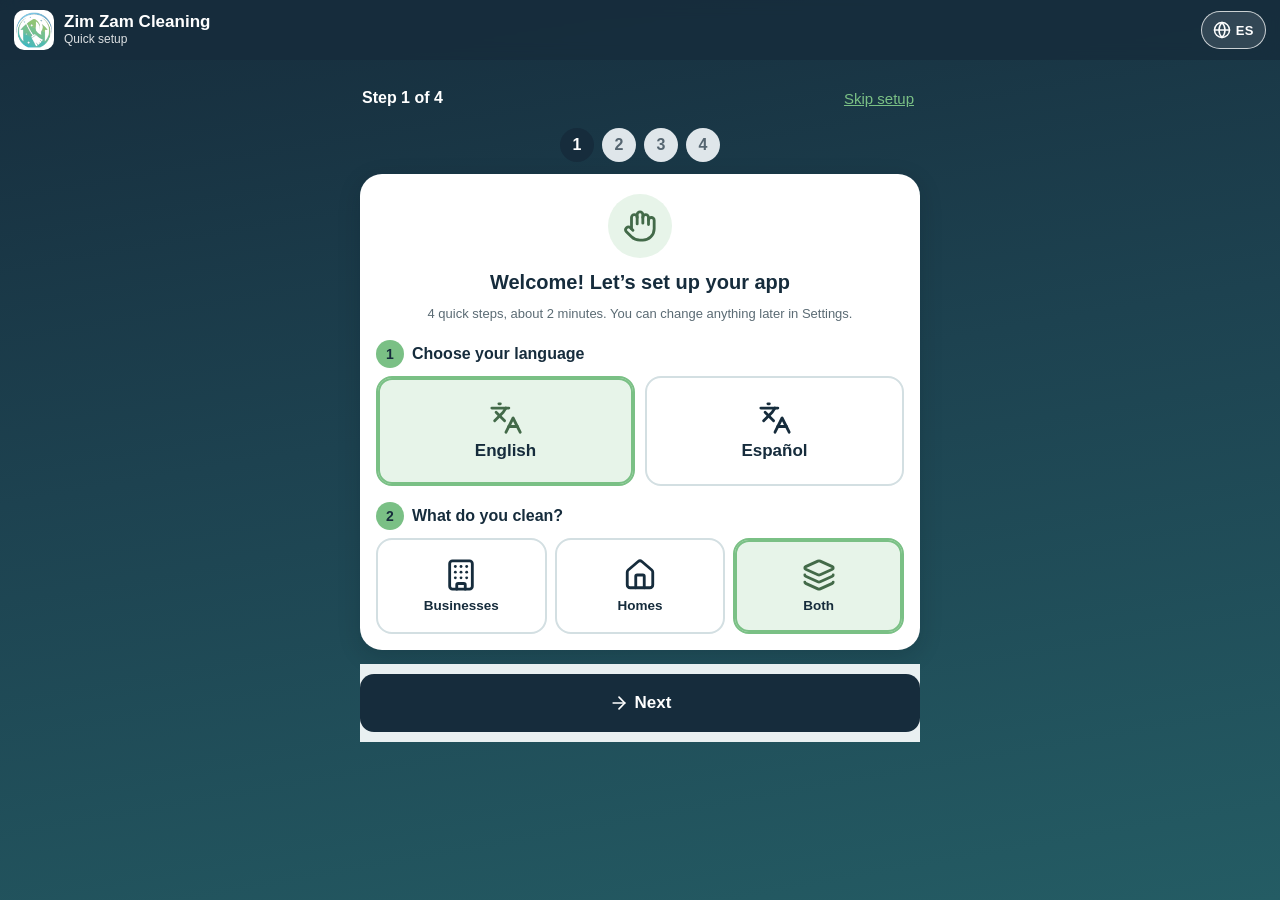
==== commit 98e19fdc: "Phase 3: UX pass, How do I help, update/install check" ====
--- a/index.html
+++ b/index.html
@@ -670,6 +670,20 @@
 .qcard .sctl.mini input{position:static!important;opacity:1!important;display:block!important;pointer-events:auto!important;width:46px!important;height:36px;padding:0;background:#fff;color:var(--ink);font-weight:800}
 .qstep.sub{gap:8px;color:var(--brand);font-size:15px}.qstep.sub .ico{width:22px;height:22px;color:#245c64}
 
+/* v5 phase 3: brand + help */
+:root{--navy:#162c3c;--teal:#245c64;--green:#7ac085}
+:root{--bg:#e9f0f1;--line:#d3dfe2}
+.card{border-color:#cfdde0}
+.helpsheet .htip{display:flex;gap:12px;align-items:flex-start;padding:10px 0;border-top:1px solid #dbe6e8}
+.helpsheet .htip:first-of-type{border-top:0}
+.helpsheet .hic{position:relative;flex:0 0 52px;height:52px;border-radius:14px;background:linear-gradient(135deg,#245c64,#162c3c);color:#fff;display:grid;place-items:center}
+.helpsheet .hic i{position:absolute;right:-5px;top:-5px;width:20px;height:20px;border-radius:50%;background:#7ac085;color:#162c3c;font:700 12px/20px system-ui;text-align:center;font-style:normal}
+.helpsheet b{display:block;color:#162c3c}.helpsheet small{color:#3d5560;font-size:14px;line-height:1.4}
+#updBar{background:#7ac085;color:#162c3c}
+.osmhead{background:var(--card);border-radius:14px;padding:10px 12px;box-shadow:0 2px 10px rgba(22,44,60,.08)}
+.osmbar{opacity:1}.osmbar .btn[disabled]{background:#dfe8ea;color:#2f4550}
+.osmbar .btn[disabled]{opacity:1}
+
 </style>
 </head>
 <body>
@@ -1105,7 +1119,7 @@
 
 </script>
 <script>
-window.__BUILD="v5-2763726501";
+window.__BUILD="v5-a52c1d4a3d";
 window.__PWA=true;
 (function(){
 'use strict';
@@ -1119,6 +1133,13 @@
    The test suite fails if any key is missing for any language. */
 var LANGS=[{code:'en',name:'English'},{code:'es',name:'Español'}];
 var T={
+'help.title':['How do I…?','¿Cómo hago…?'],'help.sub':['6 quick tips','6 consejos rápidos'],
+'help.find.t':['Find businesses near me','Encontrar negocios cercanos'],'help.find.d':['Clients › Find leads. Type a ZIP or tap Near me, pick a distance, then tap Add on a business.','Clientes › Buscar. Escriba un código postal o toque Cerca de mí, elija la distancia y toque Agregar en un negocio.'],
+'help.add.t':['Add many at once','Agregar varios a la vez'],'help.add.d':['In the results, tap Select all, then Add selected. They land in Clients with their phone.','En los resultados, toque Seleccionar todos y luego Agregar seleccionados. Quedan en Clientes con su teléfono.'],
+'help.home.t':['Price a house cleaning','Cotizar una limpieza de casa'],'help.home.d':['Quotes › New › Home. Tap the pictures and the + / − buttons. The price updates as you go.','Cotizaciones › Nueva › Casa. Toque las imágenes y los botones + / −. El precio cambia al instante.'],
+'help.photo.t':['Add photos to a quote','Agregar fotos a una cotización'],'help.photo.d':['In a quote, tap Take photo. Photos stay on your phone and can go in the PDF.','En una cotización, toque Tomar foto. Las fotos se quedan en su teléfono y pueden ir en el PDF.'],
+'help.pdf.t':['Send the quote','Enviar la cotización'],'help.pdf.d':['Tap Create quote, then Save PDF or Send by email. Use the English | Español switch for the client.','Toque Crear cotización y luego Guardar PDF o Enviar por correo. Use el selector English | Español para el cliente.'],
+'help.install.t':['Install and update','Instalar y actualizar'],'help.install.d':['iPhone: Share › Add to Home Screen. Android: menu › Install app. When the green “Update available” bar shows, tap it.','iPhone: Compartir › Agregar a inicio. Android: menú › Instalar app. Cuando aparezca la barra verde “Hay una actualización”, tóquela.'],
 'app.title':['Bid Pricer','Cotizador'],
 'lang.switch':['Cambiar a español / Switch language','Switch to English / Cambiar idioma'],
 'nav.today':['Home','Inicio'],'nav.leads':['Clients','Clientes'],'nav.bids':['Quotes','Cotizaciones'],'nav.more':['More','Más'],'nav.scripts':['Scripts','Guiones'],'nav.settings':['Settings','Ajustes'],
@@ -2015,8 +2036,10 @@
 /* ===================== More (Scripts, Settings, import, backup) ===================== */
 function renderMore(){function row(attr,icon,title,sub){return '<button type="button" class="mrow" '+attr+'><span class="mic">'+ic(icon)+'</span><span class="grow"><b>'+esc(title)+'</b><small>'+esc(sub)+'</small></span>'+ic('chevR','chev')+'</button>'}
   $('v-more').innerHTML=pageHero('more')+'<div class="mrows">'+row('data-nav="scripts"','scripts',t('nav.scripts'),t('more.scriptsSub'))+row('data-nav="settings"','settings',t('nav.settings'),t('more.settingsSub'))+
-    row('data-go="import"','upload',t('leads.import'),t('more.importSub'))+row('data-mact="backup"','save',t('data.backup'),t('more.backupSub'))+row('data-mact="restore"','data',t('data.restore'),t('more.restoreSub'))+row('data-mact="wizard"','wand',t('set.runSetup'),t('more.setupSub'))+'</div>'}
-$('v-more').addEventListener('click',function(e){var a=e.target.closest('[data-mact]');if(!a)return;var x=a.dataset.mact;if(x==='backup')exportJson();else if(x==='restore')$('importFile').click();else if(x==='wizard'){wiz.step=0;render('setup');show('setup')}});
+    row('data-go="import"','upload',t('leads.import'),t('more.importSub'))+row('data-mact="backup"','save',t('data.backup'),t('more.backupSub'))+row('data-mact="restore"','data',t('data.restore'),t('more.restoreSub'))+row('data-mact="help"','help',t('help.title'),t('help.sub'))+row('data-mact="wizard"','wand',t('set.runSetup'),t('more.setupSub'))+'</div>'+helpHTML()}
+var HELP_TIPS=[['search','find'],['plus','add'],['rHouse','home'],['camera','photo'],['send','pdf'],['download','install']];
+function helpHTML(){return '<div class="card helpsheet hidden" id="helpSheet"><h2>'+ic('help')+'<span>'+esc(t('help.title'))+'</span></h2>'+HELP_TIPS.map(function(x,i){return '<div class="htip"><span class="hic">'+ic(x[0],'big')+'<i>'+(i+1)+'</i></span><span class="grow"><b>'+esc(t('help.'+x[1]+'.t'))+'</b><small>'+esc(t('help.'+x[1]+'.d'))+'</small></span></div>'}).join('')+'</div>'}
+$('v-more').addEventListener('click',function(e){var a=e.target.closest('[data-mact]');if(!a)return;var x=a.dataset.mact;if(x==='backup')exportJson();else if(x==='restore')$('importFile').click();else if(x==='help'){var h=$('helpSheet');h.classList.toggle('hidden');if(!h.classList.contains('hidden'))h.scrollIntoView({block:'start',behavior:'smooth'})}else if(x==='wizard'){wiz.step=0;render('setup');show('setup')}});
 
 /* ===================== Lead UI helpers ===================== */
 function statusBadge(s){return '<span class="lstatus s-'+esc(s)+'">'+esc(t('ls.'+s))+'</span>'}
@@ -2925,7 +2948,7 @@
 }
 function photoCardHTML(b){var ps=b.photos||[],full=ps.length>=PH_MAX;
   var h='<h2>'+ic('camera')+'<span>'+esc(t('ph.title'))+'</span> <span class="cnt">'+ps.length+' / '+PH_MAX+'</span></h2>'+
-    '<div class="qstep"><span class="n">5</span>'+esc(t('ph.step'))+'</div><p class="hint">'+esc(t('ph.hint'))+'</p>'+
+    (b.kind==='res'?'<div class="qstep sub">'+ic('camera')+esc(t('ph.step'))+'</div>':'<div class="qstep"><span class="n">5</span>'+esc(t('ph.step'))+'</div>')+'<p class="hint">'+esc(t('ph.hint'))+'</p>'+
     '<div class="phadd"><button type="button" class="btn big" data-ph="cam"'+(full?' disabled':'')+'>'+B('camera',t('ph.take'))+'</button><button type="button" class="btn sec big" data-ph="pick"'+(full?' disabled':'')+'>'+B('images',t('ph.pick'))+'</button></div>'+
     '<div id="phMsg">'+phMsgHTML()+'</div>';
   if(!ps.length)return h+'<div class="phempty">'+ic('image','big')+'<span>'+esc(t('ph.empty'))+'</span></div>';
